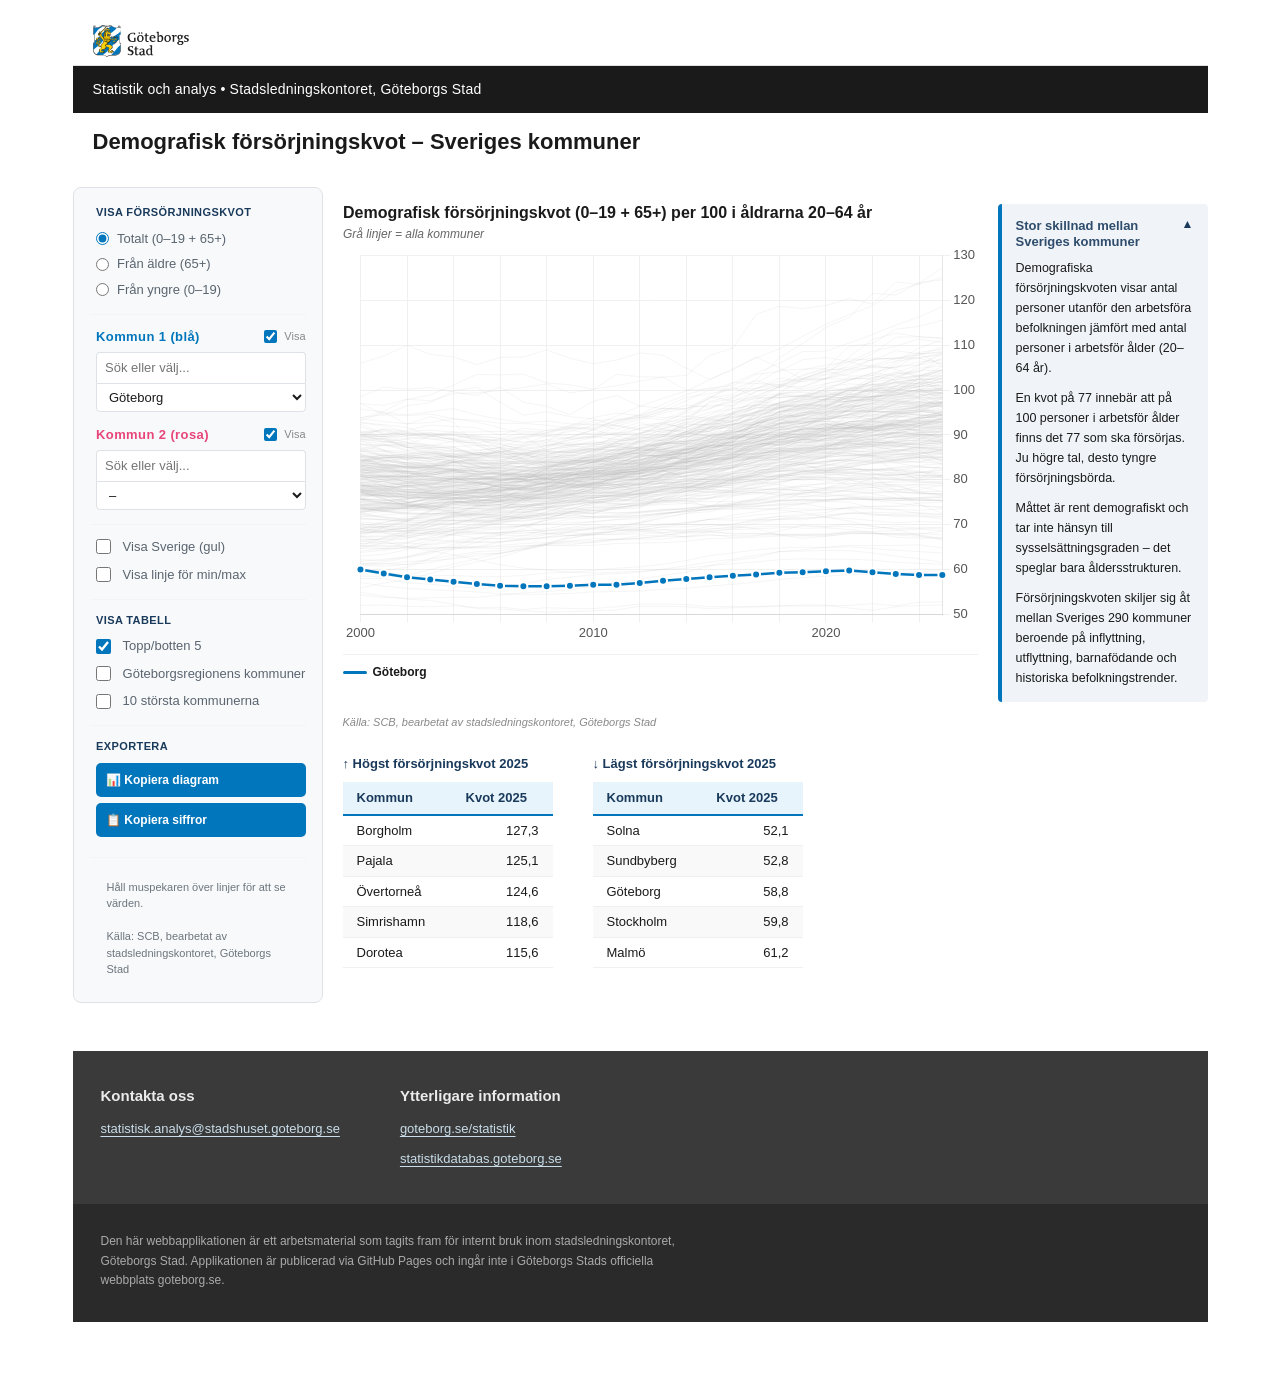
==== docs/index.html @ 2956b983 "Förbättrad mobilvy" ====
<!DOCTYPE html>
<html xmlns="http://www.w3.org/1999/xhtml" lang="en" xml:lang="en"><head>

<meta charset="utf-8">
<meta name="generator" content="quarto-1.9.36">

<meta name="viewport" content="width=device-width, initial-scale=1.0, user-scalable=yes">


<title>Demografisk försörjningskvot – Sveriges kommuner – Demografisk försörjningskvot – Göteborgs Stad</title>
<style>

code{white-space: pre-wrap;}
span.smallcaps{font-variant: small-caps;}
div.columns{display: flex; gap: min(4vw, 1.5em);}
div.column{flex: auto; overflow-x: auto;}
div.hanging-indent{margin-left: 1.5em; text-indent: -1.5em;}
ul.task-list{list-style: none;}
ul.task-list li input[type="checkbox"] {
width: 0.8em;
margin: 0 0.8em 0.2em -1em;  vertical-align: middle;
}
</style>


<script>const headroomChanged = new CustomEvent("quarto-hrChanged", {
  detail: {},
  bubbles: true,
  cancelable: false,
  composed: false,
});

const announceDismiss = () => {
  const annEl = window.document.getElementById("quarto-announcement");
  if (annEl) {
    annEl.remove();

    const annId = annEl.getAttribute("data-announcement-id");
    window.localStorage.setItem(`quarto-announce-${annId}`, "true");
  }
};

const announceRegister = () => {
  const annEl = window.document.getElementById("quarto-announcement");
  if (annEl) {
    const annId = annEl.getAttribute("data-announcement-id");
    const isDismissed =
      window.localStorage.getItem(`quarto-announce-${annId}`) || false;
    if (isDismissed) {
      announceDismiss();
      return;
    } else {
      annEl.classList.remove("hidden");
    }

    const actionEl = annEl.querySelector(".quarto-announcement-action");
    if (actionEl) {
      actionEl.addEventListener("click", function (e) {
        e.preventDefault();
        // Hide the bar immediately
        announceDismiss();
      });
    }
  }
};

window.document.addEventListener("DOMContentLoaded", function () {
  let init = false;

  announceRegister();

  // Manage the back to top button, if one is present.
  let lastScrollTop = window.pageYOffset || document.documentElement.scrollTop;
  const scrollDownBuffer = 5;
  const scrollUpBuffer = 35;
  const btn = document.getElementById("quarto-back-to-top");
  const hideBackToTop = () => {
    btn.style.display = "none";
  };
  const showBackToTop = () => {
    btn.style.display = "inline-block";
  };
  if (btn) {
    window.document.addEventListener(
      "scroll",
      function () {
        const currentScrollTop =
          window.pageYOffset || document.documentElement.scrollTop;

        // Shows and hides the button 'intelligently' as the user scrolls
        if (currentScrollTop - scrollDownBuffer > lastScrollTop) {
          hideBackToTop();
          lastScrollTop = currentScrollTop <= 0 ? 0 : currentScrollTop;
        } else if (currentScrollTop < lastScrollTop - scrollUpBuffer) {
          showBackToTop();
          lastScrollTop = currentScrollTop <= 0 ? 0 : currentScrollTop;
        }

        // Show the button at the bottom, hides it at the top
        if (currentScrollTop <= 0) {
          hideBackToTop();
        } else if (
          window.innerHeight + currentScrollTop >=
          document.body.offsetHeight
        ) {
          showBackToTop();
        }
      },
      false
    );
  }

  function throttle(func, wait) {
    var timeout;
    return function () {
      const context = this;
      const args = arguments;
      const later = function () {
        clearTimeout(timeout);
        timeout = null;
        func.apply(context, args);
      };

      if (!timeout) {
        timeout = setTimeout(later, wait);
      }
    };
  }

  function headerOffset() {
    // Set an offset if there is are fixed top navbar
    const headerEl = window.document.querySelector("header.fixed-top");
    if (headerEl) {
      return headerEl.clientHeight;
    } else {
      return 0;
    }
  }

  function footerOffset() {
    const footerEl = window.document.querySelector("footer.footer");
    if (footerEl) {
      return footerEl.clientHeight;
    } else {
      return 0;
    }
  }

  function dashboardOffset() {
    const dashboardNavEl = window.document.getElementById(
      "quarto-dashboard-header"
    );
    if (dashboardNavEl !== null) {
      return dashboardNavEl.clientHeight;
    } else {
      return 0;
    }
  }

  function updateDocumentOffsetWithoutAnimation() {
    updateDocumentOffset(false);
  }

  function updateDocumentOffset(animated) {
    // set body offset
    const topOffset = headerOffset();
    const bodyOffset = topOffset + footerOffset() + dashboardOffset();
    const bodyEl = window.document.body;
    bodyEl.setAttribute("data-bs-offset", topOffset);
    bodyEl.style.paddingTop = topOffset + "px";

    // deal with sidebar offsets
    const sidebars = window.document.querySelectorAll(
      ".sidebar, .headroom-target"
    );
    sidebars.forEach((sidebar) => {
      if (!animated) {
        sidebar.classList.add("notransition");
        // Remove the no transition class after the animation has time to complete
        setTimeout(function () {
          sidebar.classList.remove("notransition");
        }, 201);
      }

      if (window.Headroom && sidebar.classList.contains("sidebar-unpinned")) {
        sidebar.style.top = "0";
        sidebar.style.maxHeight = "100vh";
      } else {
        sidebar.style.top = topOffset + "px";
        sidebar.style.maxHeight = "calc(100vh - " + topOffset + "px)";
      }
    });

    // allow space for footer
    const mainContainer = window.document.querySelector(".quarto-container");
    if (mainContainer) {
      mainContainer.style.minHeight = "calc(100vh - " + bodyOffset + "px)";
    }

    // link offset
    let linkStyle = window.document.querySelector("#quarto-target-style");
    if (!linkStyle) {
      linkStyle = window.document.createElement("style");
      linkStyle.setAttribute("id", "quarto-target-style");
      window.document.head.appendChild(linkStyle);
    }
    while (linkStyle.firstChild) {
      linkStyle.removeChild(linkStyle.firstChild);
    }
    if (topOffset > 0) {
      linkStyle.appendChild(
        window.document.createTextNode(`
      section:target::before {
        content: "";
        display: block;
        height: ${topOffset}px;
        margin: -${topOffset}px 0 0;
      }`)
      );
    }
    if (init) {
      window.dispatchEvent(headroomChanged);
    }
    init = true;
  }

  // initialize headroom
  var header = window.document.querySelector("#quarto-header");
  if (header && window.Headroom) {
    const headroom = new window.Headroom(header, {
      tolerance: 5,
      onPin: function () {
        const sidebars = window.document.querySelectorAll(
          ".sidebar, .headroom-target"
        );
        sidebars.forEach((sidebar) => {
          sidebar.classList.remove("sidebar-unpinned");
        });
        updateDocumentOffset();
      },
      onUnpin: function () {
        const sidebars = window.document.querySelectorAll(
          ".sidebar, .headroom-target"
        );
        sidebars.forEach((sidebar) => {
          sidebar.classList.add("sidebar-unpinned");
        });
        updateDocumentOffset();
      },
    });
    headroom.init();

    let frozen = false;
    window.quartoToggleHeadroom = function () {
      if (frozen) {
        headroom.unfreeze();
        frozen = false;
      } else {
        headroom.freeze();
        frozen = true;
      }
    };
  }

  window.addEventListener(
    "hashchange",
    function (e) {
      if (
        getComputedStyle(document.documentElement).scrollBehavior !== "smooth"
      ) {
        window.scrollTo(0, window.pageYOffset - headerOffset());
      }
    },
    false
  );

  // Observe size changed for the header
  const headerEl = window.document.querySelector("header.fixed-top");
  if (headerEl && window.ResizeObserver) {
    const observer = new window.ResizeObserver(() => {
      setTimeout(updateDocumentOffsetWithoutAnimation, 0);
    });
    observer.observe(headerEl, {
      attributes: true,
      childList: true,
      characterData: true,
    });
  } else {
    window.addEventListener(
      "resize",
      throttle(updateDocumentOffsetWithoutAnimation, 50)
    );
  }
  setTimeout(updateDocumentOffsetWithoutAnimation, 250);

  // fixup index.html links if we aren't on the filesystem
  if (window.location.protocol !== "file:") {
    const links = window.document.querySelectorAll("a");
    for (let i = 0; i < links.length; i++) {
      if (links[i].href) {
        links[i].dataset.originalHref = links[i].href;
        links[i].href = links[i].href.replace(/\/index\.html/, "/");
      }
    }

    // Fixup any sharing links that require urls
    // Append url to any sharing urls
    const sharingLinks = window.document.querySelectorAll(
      "a.sidebar-tools-main-item, a.quarto-navigation-tool, a.quarto-navbar-tools, a.quarto-navbar-tools-item"
    );
    for (let i = 0; i < sharingLinks.length; i++) {
      const sharingLink = sharingLinks[i];
      const href = sharingLink.getAttribute("href");
      if (href) {
        sharingLink.setAttribute(
          "href",
          href.replace("|url|", window.location.href)
        );
      }
    }

    // Scroll the active navigation item into view, if necessary
    const navSidebar = window.document.querySelector("nav#quarto-sidebar");
    if (navSidebar) {
      // Find the active item
      const activeItem = navSidebar.querySelector("li.sidebar-item a.active");
      if (activeItem) {
        // Wait for the scroll height and height to resolve by observing size changes on the
        // nav element that is scrollable
        const resizeObserver = new ResizeObserver((_entries) => {
          // The bottom of the element
          const elBottom = activeItem.offsetTop;
          const viewBottom = navSidebar.scrollTop + navSidebar.clientHeight;

          // The element height and scroll height are the same, then we are still loading
          if (viewBottom !== navSidebar.scrollHeight) {
            // Determine if the item isn't visible and scroll to it
            if (elBottom >= viewBottom) {
              navSidebar.scrollTop = elBottom;
            }

            // stop observing now since we've completed the scroll
            resizeObserver.unobserve(navSidebar);
          }
        });
        resizeObserver.observe(navSidebar);
      }
    }
  }
});
</script>
<script>/*!
 * clipboard.js v2.0.11
 * https://clipboardjs.com/
 *
 * Licensed MIT © Zeno Rocha
 */
!function(t,e){"object"==typeof exports&&"object"==typeof module?module.exports=e():"function"==typeof define&&define.amd?define([],e):"object"==typeof exports?exports.ClipboardJS=e():t.ClipboardJS=e()}(this,function(){return n={686:function(t,e,n){"use strict";n.d(e,{default:function(){return b}});var e=n(279),i=n.n(e),e=n(370),u=n.n(e),e=n(817),r=n.n(e);function c(t){try{return document.execCommand(t)}catch(t){return}}var a=function(t){t=r()(t);return c("cut"),t};function o(t,e){var n,o,t=(n=t,o="rtl"===document.documentElement.getAttribute("dir"),(t=document.createElement("textarea")).style.fontSize="12pt",t.style.border="0",t.style.padding="0",t.style.margin="0",t.style.position="absolute",t.style[o?"right":"left"]="-9999px",o=window.pageYOffset||document.documentElement.scrollTop,t.style.top="".concat(o,"px"),t.setAttribute("readonly",""),t.value=n,t);return e.container.appendChild(t),e=r()(t),c("copy"),t.remove(),e}var f=function(t){var e=1<arguments.length&&void 0!==arguments[1]?arguments[1]:{container:document.body},n="";return"string"==typeof t?n=o(t,e):t instanceof HTMLInputElement&&!["text","search","url","tel","password"].includes(null==t?void 0:t.type)?n=o(t.value,e):(n=r()(t),c("copy")),n};function l(t){return(l="function"==typeof Symbol&&"symbol"==typeof Symbol.iterator?function(t){return typeof t}:function(t){return t&&"function"==typeof Symbol&&t.constructor===Symbol&&t!==Symbol.prototype?"symbol":typeof t})(t)}var s=function(){var t=0<arguments.length&&void 0!==arguments[0]?arguments[0]:{},e=t.action,n=void 0===e?"copy":e,o=t.container,e=t.target,t=t.text;if("copy"!==n&&"cut"!==n)throw new Error('Invalid "action" value, use either "copy" or "cut"');if(void 0!==e){if(!e||"object"!==l(e)||1!==e.nodeType)throw new Error('Invalid "target" value, use a valid Element');if("copy"===n&&e.hasAttribute("disabled"))throw new Error('Invalid "target" attribute. Please use "readonly" instead of "disabled" attribute');if("cut"===n&&(e.hasAttribute("readonly")||e.hasAttribute("disabled")))throw new Error('Invalid "target" attribute. You can\'t cut text from elements with "readonly" or "disabled" attributes')}return t?f(t,{container:o}):e?"cut"===n?a(e):f(e,{container:o}):void 0};function p(t){return(p="function"==typeof Symbol&&"symbol"==typeof Symbol.iterator?function(t){return typeof t}:function(t){return t&&"function"==typeof Symbol&&t.constructor===Symbol&&t!==Symbol.prototype?"symbol":typeof t})(t)}function d(t,e){for(var n=0;n<e.length;n++){var o=e[n];o.enumerable=o.enumerable||!1,o.configurable=!0,"value"in o&&(o.writable=!0),Object.defineProperty(t,o.key,o)}}function y(t,e){return(y=Object.setPrototypeOf||function(t,e){return t.__proto__=e,t})(t,e)}function h(n){var o=function(){if("undefined"==typeof Reflect||!Reflect.construct)return!1;if(Reflect.construct.sham)return!1;if("function"==typeof Proxy)return!0;try{return Date.prototype.toString.call(Reflect.construct(Date,[],function(){})),!0}catch(t){return!1}}();return function(){var t,e=v(n);return t=o?(t=v(this).constructor,Reflect.construct(e,arguments,t)):e.apply(this,arguments),e=this,!(t=t)||"object"!==p(t)&&"function"!=typeof t?function(t){if(void 0!==t)return t;throw new ReferenceError("this hasn't been initialised - super() hasn't been called")}(e):t}}function v(t){return(v=Object.setPrototypeOf?Object.getPrototypeOf:function(t){return t.__proto__||Object.getPrototypeOf(t)})(t)}function m(t,e){t="data-clipboard-".concat(t);if(e.hasAttribute(t))return e.getAttribute(t)}var b=function(){!function(t,e){if("function"!=typeof e&&null!==e)throw new TypeError("Super expression must either be null or a function");t.prototype=Object.create(e&&e.prototype,{constructor:{value:t,writable:!0,configurable:!0}}),e&&y(t,e)}(r,i());var t,e,n,o=h(r);function r(t,e){var n;return function(t){if(!(t instanceof r))throw new TypeError("Cannot call a class as a function")}(this),(n=o.call(this)).resolveOptions(e),n.listenClick(t),n}return t=r,n=[{key:"copy",value:function(t){var e=1<arguments.length&&void 0!==arguments[1]?arguments[1]:{container:document.body};return f(t,e)}},{key:"cut",value:function(t){return a(t)}},{key:"isSupported",value:function(){var t=0<arguments.length&&void 0!==arguments[0]?arguments[0]:["copy","cut"],t="string"==typeof t?[t]:t,e=!!document.queryCommandSupported;return t.forEach(function(t){e=e&&!!document.queryCommandSupported(t)}),e}}],(e=[{key:"resolveOptions",value:function(){var t=0<arguments.length&&void 0!==arguments[0]?arguments[0]:{};this.action="function"==typeof t.action?t.action:this.defaultAction,this.target="function"==typeof t.target?t.target:this.defaultTarget,this.text="function"==typeof t.text?t.text:this.defaultText,this.container="object"===p(t.container)?t.container:document.body}},{key:"listenClick",value:function(t){var e=this;this.listener=u()(t,"click",function(t){return e.onClick(t)})}},{key:"onClick",value:function(t){var e=t.delegateTarget||t.currentTarget,n=this.action(e)||"copy",t=s({action:n,container:this.container,target:this.target(e),text:this.text(e)});this.emit(t?"success":"error",{action:n,text:t,trigger:e,clearSelection:function(){e&&e.focus(),window.getSelection().removeAllRanges()}})}},{key:"defaultAction",value:function(t){return m("action",t)}},{key:"defaultTarget",value:function(t){t=m("target",t);if(t)return document.querySelector(t)}},{key:"defaultText",value:function(t){return m("text",t)}},{key:"destroy",value:function(){this.listener.destroy()}}])&&d(t.prototype,e),n&&d(t,n),r}()},828:function(t){var e;"undefined"==typeof Element||Element.prototype.matches||((e=Element.prototype).matches=e.matchesSelector||e.mozMatchesSelector||e.msMatchesSelector||e.oMatchesSelector||e.webkitMatchesSelector),t.exports=function(t,e){for(;t&&9!==t.nodeType;){if("function"==typeof t.matches&&t.matches(e))return t;t=t.parentNode}}},438:function(t,e,n){var u=n(828);function i(t,e,n,o,r){var i=function(e,n,t,o){return function(t){t.delegateTarget=u(t.target,n),t.delegateTarget&&o.call(e,t)}}.apply(this,arguments);return t.addEventListener(n,i,r),{destroy:function(){t.removeEventListener(n,i,r)}}}t.exports=function(t,e,n,o,r){return"function"==typeof t.addEventListener?i.apply(null,arguments):"function"==typeof n?i.bind(null,document).apply(null,arguments):("string"==typeof t&&(t=document.querySelectorAll(t)),Array.prototype.map.call(t,function(t){return i(t,e,n,o,r)}))}},879:function(t,n){n.node=function(t){return void 0!==t&&t instanceof HTMLElement&&1===t.nodeType},n.nodeList=function(t){var e=Object.prototype.toString.call(t);return void 0!==t&&("[object NodeList]"===e||"[object HTMLCollection]"===e)&&"length"in t&&(0===t.length||n.node(t[0]))},n.string=function(t){return"string"==typeof t||t instanceof String},n.fn=function(t){return"[object Function]"===Object.prototype.toString.call(t)}},370:function(t,e,n){var f=n(879),l=n(438);t.exports=function(t,e,n){if(!t&&!e&&!n)throw new Error("Missing required arguments");if(!f.string(e))throw new TypeError("Second argument must be a String");if(!f.fn(n))throw new TypeError("Third argument must be a Function");if(f.node(t))return c=e,a=n,(u=t).addEventListener(c,a),{destroy:function(){u.removeEventListener(c,a)}};if(f.nodeList(t))return o=t,r=e,i=n,Array.prototype.forEach.call(o,function(t){t.addEventListener(r,i)}),{destroy:function(){Array.prototype.forEach.call(o,function(t){t.removeEventListener(r,i)})}};if(f.string(t))return t=t,e=e,n=n,l(document.body,t,e,n);throw new TypeError("First argument must be a String, HTMLElement, HTMLCollection, or NodeList");var o,r,i,u,c,a}},817:function(t){t.exports=function(t){var e,n="SELECT"===t.nodeName?(t.focus(),t.value):"INPUT"===t.nodeName||"TEXTAREA"===t.nodeName?((e=t.hasAttribute("readonly"))||t.setAttribute("readonly",""),t.select(),t.setSelectionRange(0,t.value.length),e||t.removeAttribute("readonly"),t.value):(t.hasAttribute("contenteditable")&&t.focus(),n=window.getSelection(),(e=document.createRange()).selectNodeContents(t),n.removeAllRanges(),n.addRange(e),n.toString());return n}},279:function(t){function e(){}e.prototype={on:function(t,e,n){var o=this.e||(this.e={});return(o[t]||(o[t]=[])).push({fn:e,ctx:n}),this},once:function(t,e,n){var o=this;function r(){o.off(t,r),e.apply(n,arguments)}return r._=e,this.on(t,r,n)},emit:function(t){for(var e=[].slice.call(arguments,1),n=((this.e||(this.e={}))[t]||[]).slice(),o=0,r=n.length;o<r;o++)n[o].fn.apply(n[o].ctx,e);return this},off:function(t,e){var n=this.e||(this.e={}),o=n[t],r=[];if(o&&e)for(var i=0,u=o.length;i<u;i++)o[i].fn!==e&&o[i].fn._!==e&&r.push(o[i]);return r.length?n[t]=r:delete n[t],this}},t.exports=e,t.exports.TinyEmitter=e}},r={},o.n=function(t){var e=t&&t.__esModule?function(){return t.default}:function(){return t};return o.d(e,{a:e}),e},o.d=function(t,e){for(var n in e)o.o(e,n)&&!o.o(t,n)&&Object.defineProperty(t,n,{enumerable:!0,get:e[n]})},o.o=function(t,e){return Object.prototype.hasOwnProperty.call(t,e)},o(686).default;function o(t){if(r[t])return r[t].exports;var e=r[t]={exports:{}};return n[t](e,e.exports,o),e.exports}var n,r});</script>
<script>/*! @algolia/autocomplete-js 1.19.1 | MIT License | © Algolia, Inc. and contributors | https://github.com/algolia/autocomplete */
!function(e,t){"object"==typeof exports&&"undefined"!=typeof module?t(exports):"function"==typeof define&&define.amd?define(["exports"],t):t((e="undefined"!=typeof globalThis?globalThis:e||self)["@algolia/autocomplete-js"]={})}(this,(function(e){"use strict";function t(e,t){var n=Object.keys(e);if(Object.getOwnPropertySymbols){var r=Object.getOwnPropertySymbols(e);t&&(r=r.filter((function(t){return Object.getOwnPropertyDescriptor(e,t).enumerable}))),n.push.apply(n,r)}return n}function n(e){for(var n=1;n<arguments.length;n++){var r=null!=arguments[n]?arguments[n]:{};n%2?t(Object(r),!0).forEach((function(t){o(e,t,r[t])})):Object.getOwnPropertyDescriptors?Object.defineProperties(e,Object.getOwnPropertyDescriptors(r)):t(Object(r)).forEach((function(t){Object.defineProperty(e,t,Object.getOwnPropertyDescriptor(r,t))}))}return e}function r(e){return r="function"==typeof Symbol&&"symbol"==typeof Symbol.iterator?function(e){return typeof e}:function(e){return e&&"function"==typeof Symbol&&e.constructor===Symbol&&e!==Symbol.prototype?"symbol":typeof e},r(e)}function o(e,t,n){return(t=function(e){var t=function(e,t){if("object"!=typeof e||null===e)return e;var n=e[Symbol.toPrimitive];if(void 0!==n){var r=n.call(e,t||"default");if("object"!=typeof r)return r;throw new TypeError("@@toPrimitive must return a primitive value.")}return("string"===t?String:Number)(e)}(e,"string");return"symbol"==typeof t?t:String(t)}(t))in e?Object.defineProperty(e,t,{value:n,enumerable:!0,configurable:!0,writable:!0}):e[t]=n,e}function i(){return i=Object.assign?Object.assign.bind():function(e){for(var t=1;t<arguments.length;t++){var n=arguments[t];for(var r in n)Object.prototype.hasOwnProperty.call(n,r)&&(e[r]=n[r])}return e},i.apply(this,arguments)}function u(e,t){if(null==e)return{};var n,r,o=function(e,t){if(null==e)return{};var n,r,o={},i=Object.keys(e);for(r=0;r<i.length;r++)n=i[r],t.indexOf(n)>=0||(o[n]=e[n]);return o}(e,t);if(Object.getOwnPropertySymbols){var i=Object.getOwnPropertySymbols(e);for(r=0;r<i.length;r++)n=i[r],t.indexOf(n)>=0||Object.prototype.propertyIsEnumerable.call(e,n)&&(o[n]=e[n])}return o}function a(e,t){return function(e){if(Array.isArray(e))return e}(e)||function(e,t){var n=null==e?null:"undefined"!=typeof Symbol&&e[Symbol.iterator]||e["@@iterator"];if(null!=n){var r,o,i,u,a=[],l=!0,c=!1;try{if(i=(n=n.call(e)).next,0===t){if(Object(n)!==n)return;l=!1}else for(;!(l=(r=i.call(n)).done)&&(a.push(r.value),a.length!==t);l=!0);}catch(e){c=!0,o=e}finally{try{if(!l&&null!=n.return&&(u=n.return(),Object(u)!==u))return}finally{if(c)throw o}}return a}}(e,t)||c(e,t)||function(){throw new TypeError("Invalid attempt to destructure non-iterable instance.\nIn order to be iterable, non-array objects must have a [Symbol.iterator]() method.")}()}function l(e){return function(e){if(Array.isArray(e))return s(e)}(e)||function(e){if("undefined"!=typeof Symbol&&null!=e[Symbol.iterator]||null!=e["@@iterator"])return Array.from(e)}(e)||c(e)||function(){throw new TypeError("Invalid attempt to spread non-iterable instance.\nIn order to be iterable, non-array objects must have a [Symbol.iterator]() method.")}()}function c(e,t){if(e){if("string"==typeof e)return s(e,t);var n=Object.prototype.toString.call(e).slice(8,-1);return"Object"===n&&e.constructor&&(n=e.constructor.name),"Map"===n||"Set"===n?Array.from(e):"Arguments"===n||/^(?:Ui|I)nt(?:8|16|32)(?:Clamped)?Array$/.test(n)?s(e,t):void 0}}function s(e,t){(null==t||t>e.length)&&(t=e.length);for(var n=0,r=new Array(t);n<t;n++)r[n]=e[n];return r}function f(e){return{current:e}}function p(e,t){var n=void 0;return function(){for(var r=arguments.length,o=new Array(r),i=0;i<r;i++)o[i]=arguments[i];n&&clearTimeout(n),n=setTimeout((function(){return e.apply(void 0,o)}),t)}}function m(e){return e.reduce((function(e,t){return e.concat(t)}),[])}var v=0;function d(){return"autocomplete-".concat(v++)}function y(e,t){return t.reduce((function(e,t){return e&&e[t]}),e)}function b(e){return 0===e.collections.length?0:e.collections.reduce((function(e,t){return e+t.items.length}),0)}function g(e){return e!==Object(e)}function h(e,t){if(e===t)return!0;if(g(e)||g(t)||"function"==typeof e||"function"==typeof t)return e===t;if(Object.keys(e).length!==Object.keys(t).length)return!1;for(var n=0,r=Object.keys(e);n<r.length;n++){var o=r[n];if(!(o in t))return!1;if(!h(e[o],t[o]))return!1}return!0}var _=function(){};var O="1.19.1",S=[{segment:"autocomplete-core",version:O}];function j(e){var t=e.item,n=e.items,r=void 0===n?[]:n;return{index:t.__autocomplete_indexName,items:[t],positions:[1+r.findIndex((function(e){return e.objectID===t.objectID}))],queryID:t.__autocomplete_queryID,algoliaSource:["autocomplete"]}}function P(e,t){return function(e){if(Array.isArray(e))return e}(e)||function(e,t){var n=null==e?null:"undefined"!=typeof Symbol&&e[Symbol.iterator]||e["@@iterator"];if(null!=n){var r,o,i,u,a=[],l=!0,c=!1;try{if(i=(n=n.call(e)).next,0===t){if(Object(n)!==n)return;l=!1}else for(;!(l=(r=i.call(n)).done)&&(a.push(r.value),a.length!==t);l=!0);}catch(e){c=!0,o=e}finally{try{if(!l&&null!=n.return&&(u=n.return(),Object(u)!==u))return}finally{if(c)throw o}}return a}}(e,t)||function(e,t){if(!e)return;if("string"==typeof e)return w(e,t);var n=Object.prototype.toString.call(e).slice(8,-1);"Object"===n&&e.constructor&&(n=e.constructor.name);if("Map"===n||"Set"===n)return Array.from(e);if("Arguments"===n||/^(?:Ui|I)nt(?:8|16|32)(?:Clamped)?Array$/.test(n))return w(e,t)}(e,t)||function(){throw new TypeError("Invalid attempt to destructure non-iterable instance.\nIn order to be iterable, non-array objects must have a [Symbol.iterator]() method.")}()}function w(e,t){(null==t||t>e.length)&&(t=e.length);for(var n=0,r=new Array(t);n<t;n++)r[n]=e[n];return r}var I=["items"],A=["items"];function E(e){return E="function"==typeof Symbol&&"symbol"==typeof Symbol.iterator?function(e){return typeof e}:function(e){return e&&"function"==typeof Symbol&&e.constructor===Symbol&&e!==Symbol.prototype?"symbol":typeof e},E(e)}function D(e){return function(e){if(Array.isArray(e))return C(e)}(e)||function(e){if("undefined"!=typeof Symbol&&null!=e[Symbol.iterator]||null!=e["@@iterator"])return Array.from(e)}(e)||function(e,t){if(!e)return;if("string"==typeof e)return C(e,t);var n=Object.prototype.toString.call(e).slice(8,-1);"Object"===n&&e.constructor&&(n=e.constructor.name);if("Map"===n||"Set"===n)return Array.from(e);if("Arguments"===n||/^(?:Ui|I)nt(?:8|16|32)(?:Clamped)?Array$/.test(n))return C(e,t)}(e)||function(){throw new TypeError("Invalid attempt to spread non-iterable instance.\nIn order to be iterable, non-array objects must have a [Symbol.iterator]() method.")}()}function C(e,t){(null==t||t>e.length)&&(t=e.length);for(var n=0,r=new Array(t);n<t;n++)r[n]=e[n];return r}function k(e,t){if(null==e)return{};var n,r,o=function(e,t){if(null==e)return{};var n,r,o={},i=Object.keys(e);for(r=0;r<i.length;r++)n=i[r],t.indexOf(n)>=0||(o[n]=e[n]);return o}(e,t);if(Object.getOwnPropertySymbols){var i=Object.getOwnPropertySymbols(e);for(r=0;r<i.length;r++)n=i[r],t.indexOf(n)>=0||Object.prototype.propertyIsEnumerable.call(e,n)&&(o[n]=e[n])}return o}function x(e,t){var n=Object.keys(e);if(Object.getOwnPropertySymbols){var r=Object.getOwnPropertySymbols(e);t&&(r=r.filter((function(t){return Object.getOwnPropertyDescriptor(e,t).enumerable}))),n.push.apply(n,r)}return n}function N(e){for(var t=1;t<arguments.length;t++){var n=null!=arguments[t]?arguments[t]:{};t%2?x(Object(n),!0).forEach((function(t){T(e,t,n[t])})):Object.getOwnPropertyDescriptors?Object.defineProperties(e,Object.getOwnPropertyDescriptors(n)):x(Object(n)).forEach((function(t){Object.defineProperty(e,t,Object.getOwnPropertyDescriptor(n,t))}))}return e}function T(e,t,n){return(t=function(e){var t=function(e,t){if("object"!==E(e)||null===e)return e;var n=e[Symbol.toPrimitive];if(void 0!==n){var r=n.call(e,t||"default");if("object"!==E(r))return r;throw new TypeError("@@toPrimitive must return a primitive value.")}return("string"===t?String:Number)(e)}(e,"string");return"symbol"===E(t)?t:String(t)}(t))in e?Object.defineProperty(e,t,{value:n,enumerable:!0,configurable:!0,writable:!0}):e[t]=n,e}function q(e){for(var t=arguments.length>1&&void 0!==arguments[1]?arguments[1]:20,n=[],r=0;r<e.objectIDs.length;r+=t)n.push(N(N({},e),{},{objectIDs:e.objectIDs.slice(r,r+t)}));return n}function B(e){return e.map((function(e){var t=e.items,n=k(e,I);return N(N({},n),{},{objectIDs:(null==t?void 0:t.map((function(e){return e.objectID})))||n.objectIDs})}))}function R(e){var t,n,r,o=(t=P((e.version||"").split(".").map(Number),2),n=t[0],r=t[1],n>=3||2===n&&r>=4||1===n&&r>=10);function i(t,n,r){if(o&&void 0!==r){var i=r[0].__autocomplete_algoliaCredentials,u={"X-Algolia-Application-Id":i.appId,"X-Algolia-API-Key":i.apiKey};e.apply(void 0,[t].concat(D(n),[{headers:u}]))}else e.apply(void 0,[t].concat(D(n)))}return{init:function(t,n){e("init",{appId:t,apiKey:n})},setAuthenticatedUserToken:function(t){e("setAuthenticatedUserToken",t)},setUserToken:function(t){e("setUserToken",t)},clickedObjectIDsAfterSearch:function(){for(var e=arguments.length,t=new Array(e),n=0;n<e;n++)t[n]=arguments[n];t.length>0&&i("clickedObjectIDsAfterSearch",B(t),t[0].items)},clickedObjectIDs:function(){for(var e=arguments.length,t=new Array(e),n=0;n<e;n++)t[n]=arguments[n];t.length>0&&i("clickedObjectIDs",B(t),t[0].items)},clickedFilters:function(){for(var t=arguments.length,n=new Array(t),r=0;r<t;r++)n[r]=arguments[r];n.length>0&&e.apply(void 0,["clickedFilters"].concat(n))},convertedObjectIDsAfterSearch:function(){for(var e=arguments.length,t=new Array(e),n=0;n<e;n++)t[n]=arguments[n];t.length>0&&i("convertedObjectIDsAfterSearch",B(t),t[0].items)},convertedObjectIDs:function(){for(var e=arguments.length,t=new Array(e),n=0;n<e;n++)t[n]=arguments[n];t.length>0&&i("convertedObjectIDs",B(t),t[0].items)},convertedFilters:function(){for(var t=arguments.length,n=new Array(t),r=0;r<t;r++)n[r]=arguments[r];n.length>0&&e.apply(void 0,["convertedFilters"].concat(n))},viewedObjectIDs:function(){for(var e=arguments.length,t=new Array(e),n=0;n<e;n++)t[n]=arguments[n];t.length>0&&t.reduce((function(e,t){var n=t.items,r=k(t,A);return[].concat(D(e),D(q(N(N({},r),{},{objectIDs:(null==n?void 0:n.map((function(e){return e.objectID})))||r.objectIDs})).map((function(e){return{items:n,payload:e}}))))}),[]).forEach((function(e){var t=e.items;return i("viewedObjectIDs",[e.payload],t)}))},viewedFilters:function(){for(var t=arguments.length,n=new Array(t),r=0;r<t;r++)n[r]=arguments[r];n.length>0&&e.apply(void 0,["viewedFilters"].concat(n))}}}function L(e){var t=e.items.reduce((function(e,t){var n;return e[t.__autocomplete_indexName]=(null!==(n=e[t.__autocomplete_indexName])&&void 0!==n?n:[]).concat(t),e}),{});return Object.keys(t).map((function(e){return{index:e,items:t[e],algoliaSource:["autocomplete"]}}))}function F(e){return e.objectID&&e.__autocomplete_indexName&&e.__autocomplete_queryID}function U(e){return U="function"==typeof Symbol&&"symbol"==typeof Symbol.iterator?function(e){return typeof e}:function(e){return e&&"function"==typeof Symbol&&e.constructor===Symbol&&e!==Symbol.prototype?"symbol":typeof e},U(e)}function M(e){return function(e){if(Array.isArray(e))return H(e)}(e)||function(e){if("undefined"!=typeof Symbol&&null!=e[Symbol.iterator]||null!=e["@@iterator"])return Array.from(e)}(e)||function(e,t){if(!e)return;if("string"==typeof e)return H(e,t);var n=Object.prototype.toString.call(e).slice(8,-1);"Object"===n&&e.constructor&&(n=e.constructor.name);if("Map"===n||"Set"===n)return Array.from(e);if("Arguments"===n||/^(?:Ui|I)nt(?:8|16|32)(?:Clamped)?Array$/.test(n))return H(e,t)}(e)||function(){throw new TypeError("Invalid attempt to spread non-iterable instance.\nIn order to be iterable, non-array objects must have a [Symbol.iterator]() method.")}()}function H(e,t){(null==t||t>e.length)&&(t=e.length);for(var n=0,r=new Array(t);n<t;n++)r[n]=e[n];return r}function V(e,t){var n=Object.keys(e);if(Object.getOwnPropertySymbols){var r=Object.getOwnPropertySymbols(e);t&&(r=r.filter((function(t){return Object.getOwnPropertyDescriptor(e,t).enumerable}))),n.push.apply(n,r)}return n}function W(e){for(var t=1;t<arguments.length;t++){var n=null!=arguments[t]?arguments[t]:{};t%2?V(Object(n),!0).forEach((function(t){Q(e,t,n[t])})):Object.getOwnPropertyDescriptors?Object.defineProperties(e,Object.getOwnPropertyDescriptors(n)):V(Object(n)).forEach((function(t){Object.defineProperty(e,t,Object.getOwnPropertyDescriptor(n,t))}))}return e}function Q(e,t,n){return(t=function(e){var t=function(e,t){if("object"!==U(e)||null===e)return e;var n=e[Symbol.toPrimitive];if(void 0!==n){var r=n.call(e,t||"default");if("object"!==U(r))return r;throw new TypeError("@@toPrimitive must return a primitive value.")}return("string"===t?String:Number)(e)}(e,"string");return"symbol"===U(t)?t:String(t)}(t))in e?Object.defineProperty(e,t,{value:n,enumerable:!0,configurable:!0,writable:!0}):e[t]=n,e}var K="2.15.0",$="https://cdn.jsdelivr.net/npm/search-insights@".concat(K,"/dist/search-insights.min.js"),z=p((function(e){var t=e.onItemsChange,n=e.items,r=e.insights,o=e.state;t({insights:r,insightsEvents:L({items:n}).map((function(e){return W({eventName:"Items Viewed"},e)})),state:o})}),400);function G(e){var t=function(e){return W({onItemsChange:function(e){var t=e.insights,n=e.insightsEvents,r=e.state;t.viewedObjectIDs.apply(t,M(n.map((function(e){return W(W({},e),{},{algoliaSource:J(e.algoliaSource,r.context)})}))))},onSelect:function(e){var t=e.insights,n=e.insightsEvents,r=e.state;t.clickedObjectIDsAfterSearch.apply(t,M(n.map((function(e){return W(W({},e),{},{algoliaSource:J(e.algoliaSource,r.context)})}))))},onActive:_,__autocomplete_clickAnalytics:!0},e)}(e),n=t.insightsClient,r=t.insightsInitParams,o=t.onItemsChange,i=t.onSelect,u=t.onActive,a=t.__autocomplete_clickAnalytics,l=n;if(n||function(e){if("undefined"!=typeof window)e({window:window})}((function(e){var t=e.window,n=t.AlgoliaAnalyticsObject||"aa";"string"==typeof n&&(l=t[n]),l||(t.AlgoliaAnalyticsObject=n,t[n]||(t[n]=function(){t[n].queue||(t[n].queue=[]);for(var e=arguments.length,r=new Array(e),o=0;o<e;o++)r[o]=arguments[o];t[n].queue.push(r)}),t[n].version=K,l=t[n],function(e){var t="[Autocomplete]: Could not load search-insights.js. Please load it manually following https://alg.li/insights-autocomplete";try{var n=e.document.createElement("script");n.async=!0,n.src=$,n.onerror=function(){console.error(t)},document.body.appendChild(n)}catch(e){console.error(t)}}(t))})),!l)return{};r&&l("init",W({partial:!0},r));var c=R(l),s=f([]),m=p((function(e){var t=e.state;if(t.isOpen){var n=t.collections.reduce((function(e,t){return[].concat(M(e),M(t.items))}),[]).filter(F);h(s.current.map((function(e){return e.objectID})),n.map((function(e){return e.objectID})))||(s.current=n,n.length>0&&z({onItemsChange:o,items:n,insights:c,state:t}))}}),0);return{name:"aa.algoliaInsightsPlugin",subscribe:function(e){var t=e.setContext,n=e.onSelect,r=e.onActive;function o(e){t({algoliaInsightsPlugin:{__algoliaSearchParameters:W(W({},a?{clickAnalytics:!0}:{}),e?{userToken:X(e)}:{}),insights:c}})}l("addAlgoliaAgent","insights-plugin"),o(),l("onUserTokenChange",(function(e){o(e)})),l("getUserToken",null,(function(e,t){o(t)})),n((function(e){var t=e.item,n=e.state,r=e.event,o=e.source;F(t)&&i({state:n,event:r,insights:c,item:t,insightsEvents:[W({eventName:"Item Selected"},j({item:t,items:o.getItems().filter(F)}))]})})),r((function(e){var t=e.item,n=e.source,r=e.state,o=e.event;F(t)&&u({state:r,event:o,insights:c,item:t,insightsEvents:[W({eventName:"Item Active"},j({item:t,items:n.getItems().filter(F)}))]})}))},onStateChange:function(e){var t=e.state;m({state:t})},__autocomplete_pluginOptions:e}}function J(){var e,t=arguments.length>0&&void 0!==arguments[0]?arguments[0]:[],n=arguments.length>1?arguments[1]:void 0;return[].concat(M(t),["autocomplete-internal"],M(null!==(e=n.algoliaInsightsPlugin)&&void 0!==e&&e.__automaticInsights?["autocomplete-automatic"]:[]))}function X(e){return"number"==typeof e?e.toString():e}function Y(e,t){var n=t;return{then:function(t,r){return Y(e.then(ee(t,n,e),ee(r,n,e)),n)},catch:function(t){return Y(e.catch(ee(t,n,e)),n)},finally:function(t){return t&&n.onCancelList.push(t),Y(e.finally(ee(t&&function(){return n.onCancelList=[],t()},n,e)),n)},cancel:function(){n.isCanceled=!0;var e=n.onCancelList;n.onCancelList=[],e.forEach((function(e){e()}))},isCanceled:function(){return!0===n.isCanceled}}}function Z(e){return Y(e,{isCanceled:!1,onCancelList:[]})}function ee(e,t,n){return e?function(n){return t.isCanceled?n:e(n)}:n}var te,ne=!0;function re(e,t,n,r){if(!n)return null;if(e<0&&(null===t||null!==r&&0===t))return n+e;var o=(null===t?-1:t)+e;return o<=-1||o>=n?null===r?null:0:o}function oe(e,t){var n=Object.keys(e);if(Object.getOwnPropertySymbols){var r=Object.getOwnPropertySymbols(e);t&&(r=r.filter((function(t){return Object.getOwnPropertyDescriptor(e,t).enumerable}))),n.push.apply(n,r)}return n}function ie(e){for(var t=1;t<arguments.length;t++){var n=null!=arguments[t]?arguments[t]:{};t%2?oe(Object(n),!0).forEach((function(t){ue(e,t,n[t])})):Object.getOwnPropertyDescriptors?Object.defineProperties(e,Object.getOwnPropertyDescriptors(n)):oe(Object(n)).forEach((function(t){Object.defineProperty(e,t,Object.getOwnPropertyDescriptor(n,t))}))}return e}function ue(e,t,n){return(t=function(e){var t=function(e,t){if("object"!==ae(e)||null===e)return e;var n=e[Symbol.toPrimitive];if(void 0!==n){var r=n.call(e,t||"default");if("object"!==ae(r))return r;throw new TypeError("@@toPrimitive must return a primitive value.")}return("string"===t?String:Number)(e)}(e,"string");return"symbol"===ae(t)?t:String(t)}(t))in e?Object.defineProperty(e,t,{value:n,enumerable:!0,configurable:!0,writable:!0}):e[t]=n,e}function ae(e){return ae="function"==typeof Symbol&&"symbol"==typeof Symbol.iterator?function(e){return typeof e}:function(e){return e&&"function"==typeof Symbol&&e.constructor===Symbol&&e!==Symbol.prototype?"symbol":typeof e},ae(e)}function le(e,t){var n="undefined"!=typeof Symbol&&e[Symbol.iterator]||e["@@iterator"];if(!n){if(Array.isArray(e)||(n=function(e,t){if(!e)return;if("string"==typeof e)return ce(e,t);var n=Object.prototype.toString.call(e).slice(8,-1);"Object"===n&&e.constructor&&(n=e.constructor.name);if("Map"===n||"Set"===n)return Array.from(e);if("Arguments"===n||/^(?:Ui|I)nt(?:8|16|32)(?:Clamped)?Array$/.test(n))return ce(e,t)}(e))||t&&e&&"number"==typeof e.length){n&&(e=n);var r=0,o=function(){};return{s:o,n:function(){return r>=e.length?{done:!0}:{done:!1,value:e[r++]}},e:function(e){throw e},f:o}}throw new TypeError("Invalid attempt to iterate non-iterable instance.\nIn order to be iterable, non-array objects must have a [Symbol.iterator]() method.")}var i,u=!0,a=!1;return{s:function(){n=n.call(e)},n:function(){var e=n.next();return u=e.done,e},e:function(e){a=!0,i=e},f:function(){try{u||null==n.return||n.return()}finally{if(a)throw i}}}}function ce(e,t){(null==t||t>e.length)&&(t=e.length);for(var n=0,r=new Array(t);n<t;n++)r[n]=e[n];return r}var se=function(e,t){var n,r=!1,o=[],i=le(e);try{for(i.s();!(n=i.n()).done;){var u,a,l,c=null===(u=n.value.__autocomplete_pluginOptions)||void 0===u||null===(a=(l=u).awaitSubmit)||void 0===a?void 0:a.call(l);if("number"==typeof c)o.push(c);else if(!0===c){r=!0;break}}}catch(e){i.e(e)}finally{i.f()}return r?t.wait():o.length>0?t.wait(Math.max.apply(Math,o)):void 0};function fe(e){var t=function(e){var t=e.collections.map((function(e){return e.items.length})).reduce((function(e,t,n){var r=(e[n-1]||0)+t;return e.push(r),e}),[]).reduce((function(t,n){return n<=e.activeItemId?t+1:t}),0);return e.collections[t]}(e);if(!t)return null;var n=t.items[function(e){for(var t=e.state,n=e.collection,r=!1,o=0,i=0;!1===r;){var u=t.collections[o];if(u===n){r=!0;break}i+=u.items.length,o++}return t.activeItemId-i}({state:e,collection:t})],r=t.source;return{item:n,itemInputValue:r.getItemInputValue({item:n,state:e}),itemUrl:r.getItemUrl({item:n,state:e}),source:r}}function pe(e,t,n){return[e,null==n?void 0:n.sourceId,t].filter(Boolean).join("-").replace(/\s/g,"")}var me=/((gt|sm)-|galaxy nexus)|samsung[- ]|samsungbrowser/i;function ve(e){return e.nativeEvent||e}function de(e){return de="function"==typeof Symbol&&"symbol"==typeof Symbol.iterator?function(e){return typeof e}:function(e){return e&&"function"==typeof Symbol&&e.constructor===Symbol&&e!==Symbol.prototype?"symbol":typeof e},de(e)}function ye(e,t){var n=Object.keys(e);if(Object.getOwnPropertySymbols){var r=Object.getOwnPropertySymbols(e);t&&(r=r.filter((function(t){return Object.getOwnPropertyDescriptor(e,t).enumerable}))),n.push.apply(n,r)}return n}function be(e,t,n){return(t=function(e){var t=function(e,t){if("object"!==de(e)||null===e)return e;var n=e[Symbol.toPrimitive];if(void 0!==n){var r=n.call(e,t||"default");if("object"!==de(r))return r;throw new TypeError("@@toPrimitive must return a primitive value.")}return("string"===t?String:Number)(e)}(e,"string");return"symbol"===de(t)?t:String(t)}(t))in e?Object.defineProperty(e,t,{value:n,enumerable:!0,configurable:!0,writable:!0}):e[t]=n,e}function ge(e,t,n){var r,o=t.initialState;return{getState:function(){return o},dispatch:function(r,i){var u=function(e){for(var t=1;t<arguments.length;t++){var n=null!=arguments[t]?arguments[t]:{};t%2?ye(Object(n),!0).forEach((function(t){be(e,t,n[t])})):Object.getOwnPropertyDescriptors?Object.defineProperties(e,Object.getOwnPropertyDescriptors(n)):ye(Object(n)).forEach((function(t){Object.defineProperty(e,t,Object.getOwnPropertyDescriptor(n,t))}))}return e}({},o);o=e(o,{type:r,props:t,payload:i}),n({state:o,prevState:u})},pendingRequests:(r=[],{add:function(e){return r.push(e),e.finally((function(){r=r.filter((function(t){return t!==e}))}))},cancelAll:function(){r.forEach((function(e){return e.cancel()}))},isEmpty:function(){return 0===r.length},wait:function(e){return ne?(ne=!1,te=e?Promise.race([Promise.all(r),new Promise((function(t){return setTimeout(t,e)}))]):Promise.all(r),te.then((function(){ne=!0}))):te}})}}function he(e){return he="function"==typeof Symbol&&"symbol"==typeof Symbol.iterator?function(e){return typeof e}:function(e){return e&&"function"==typeof Symbol&&e.constructor===Symbol&&e!==Symbol.prototype?"symbol":typeof e},he(e)}function _e(e,t){var n=Object.keys(e);if(Object.getOwnPropertySymbols){var r=Object.getOwnPropertySymbols(e);t&&(r=r.filter((function(t){return Object.getOwnPropertyDescriptor(e,t).enumerable}))),n.push.apply(n,r)}return n}function Oe(e){for(var t=1;t<arguments.length;t++){var n=null!=arguments[t]?arguments[t]:{};t%2?_e(Object(n),!0).forEach((function(t){Se(e,t,n[t])})):Object.getOwnPropertyDescriptors?Object.defineProperties(e,Object.getOwnPropertyDescriptors(n)):_e(Object(n)).forEach((function(t){Object.defineProperty(e,t,Object.getOwnPropertyDescriptor(n,t))}))}return e}function Se(e,t,n){return(t=function(e){var t=function(e,t){if("object"!==he(e)||null===e)return e;var n=e[Symbol.toPrimitive];if(void 0!==n){var r=n.call(e,t||"default");if("object"!==he(r))return r;throw new TypeError("@@toPrimitive must return a primitive value.")}return("string"===t?String:Number)(e)}(e,"string");return"symbol"===he(t)?t:String(t)}(t))in e?Object.defineProperty(e,t,{value:n,enumerable:!0,configurable:!0,writable:!0}):e[t]=n,e}function je(e){return je="function"==typeof Symbol&&"symbol"==typeof Symbol.iterator?function(e){return typeof e}:function(e){return e&&"function"==typeof Symbol&&e.constructor===Symbol&&e!==Symbol.prototype?"symbol":typeof e},je(e)}function Pe(e){return function(e){if(Array.isArray(e))return we(e)}(e)||function(e){if("undefined"!=typeof Symbol&&null!=e[Symbol.iterator]||null!=e["@@iterator"])return Array.from(e)}(e)||function(e,t){if(!e)return;if("string"==typeof e)return we(e,t);var n=Object.prototype.toString.call(e).slice(8,-1);"Object"===n&&e.constructor&&(n=e.constructor.name);if("Map"===n||"Set"===n)return Array.from(e);if("Arguments"===n||/^(?:Ui|I)nt(?:8|16|32)(?:Clamped)?Array$/.test(n))return we(e,t)}(e)||function(){throw new TypeError("Invalid attempt to spread non-iterable instance.\nIn order to be iterable, non-array objects must have a [Symbol.iterator]() method.")}()}function we(e,t){(null==t||t>e.length)&&(t=e.length);for(var n=0,r=new Array(t);n<t;n++)r[n]=e[n];return r}function Ie(e,t){var n=Object.keys(e);if(Object.getOwnPropertySymbols){var r=Object.getOwnPropertySymbols(e);t&&(r=r.filter((function(t){return Object.getOwnPropertyDescriptor(e,t).enumerable}))),n.push.apply(n,r)}return n}function Ae(e){for(var t=1;t<arguments.length;t++){var n=null!=arguments[t]?arguments[t]:{};t%2?Ie(Object(n),!0).forEach((function(t){Ee(e,t,n[t])})):Object.getOwnPropertyDescriptors?Object.defineProperties(e,Object.getOwnPropertyDescriptors(n)):Ie(Object(n)).forEach((function(t){Object.defineProperty(e,t,Object.getOwnPropertyDescriptor(n,t))}))}return e}function Ee(e,t,n){return(t=function(e){var t=function(e,t){if("object"!==je(e)||null===e)return e;var n=e[Symbol.toPrimitive];if(void 0!==n){var r=n.call(e,t||"default");if("object"!==je(r))return r;throw new TypeError("@@toPrimitive must return a primitive value.")}return("string"===t?String:Number)(e)}(e,"string");return"symbol"===je(t)?t:String(t)}(t))in e?Object.defineProperty(e,t,{value:n,enumerable:!0,configurable:!0,writable:!0}):e[t]=n,e}function De(e,t){var n,r="undefined"!=typeof window?window:{},o=e.plugins||[];return Ae(Ae({debug:!1,openOnFocus:!1,enterKeyHint:void 0,ignoreCompositionEvents:!1,placeholder:"",autoFocus:!1,defaultActiveItemId:null,stallThreshold:300,insights:void 0,environment:r,shouldPanelOpen:function(e){return b(e.state)>0},reshape:function(e){return e.sources}},e),{},{id:null!==(n=e.id)&&void 0!==n?n:d(),plugins:o,initialState:Ae({activeItemId:null,query:"",completion:null,collections:[],isOpen:!1,status:"idle",context:{}},e.initialState),onStateChange:function(t){var n;null===(n=e.onStateChange)||void 0===n||n.call(e,t),o.forEach((function(e){var n;return null===(n=e.onStateChange)||void 0===n?void 0:n.call(e,t)}))},onSubmit:function(t){var n;null===(n=e.onSubmit)||void 0===n||n.call(e,t),o.forEach((function(e){var n;return null===(n=e.onSubmit)||void 0===n?void 0:n.call(e,t)}))},onReset:function(t){var n;null===(n=e.onReset)||void 0===n||n.call(e,t),o.forEach((function(e){var n;return null===(n=e.onReset)||void 0===n?void 0:n.call(e,t)}))},getSources:function(n){return Promise.all([].concat(Pe(o.map((function(e){return e.getSources}))),[e.getSources]).filter(Boolean).map((function(e){return function(e,t){var n=[];return Promise.resolve(e(t)).then((function(e){return Promise.all(e.filter((function(e){return Boolean(e)})).map((function(e){if(e.sourceId,n.includes(e.sourceId))throw new Error("[Autocomplete] The `sourceId` ".concat(JSON.stringify(e.sourceId)," is not unique."));n.push(e.sourceId);var t={getItemInputValue:function(e){return e.state.query},getItemUrl:function(){},onSelect:function(e){(0,e.setIsOpen)(!1)},onActive:_,onResolve:_};Object.keys(t).forEach((function(e){t[e].__default=!0}));var r=ie(ie({},t),e);return Promise.resolve(r)})))}))}(e,n)}))).then((function(e){return m(e)})).then((function(e){return e.map((function(e){return Ae(Ae({},e),{},{onSelect:function(n){e.onSelect(n),t.forEach((function(e){var t;return null===(t=e.onSelect)||void 0===t?void 0:t.call(e,n)}))},onActive:function(n){e.onActive(n),t.forEach((function(e){var t;return null===(t=e.onActive)||void 0===t?void 0:t.call(e,n)}))},onResolve:function(n){e.onResolve(n),t.forEach((function(e){var t;return null===(t=e.onResolve)||void 0===t?void 0:t.call(e,n)}))}})}))}))},navigator:Ae({navigate:function(e){var t=e.itemUrl;r.location.assign(t)},navigateNewTab:function(e){var t=e.itemUrl,n=r.open(t,"_blank","noopener");null==n||n.focus()},navigateNewWindow:function(e){var t=e.itemUrl;r.open(t,"_blank","noopener")}},e.navigator)})}function Ce(e){return Ce="function"==typeof Symbol&&"symbol"==typeof Symbol.iterator?function(e){return typeof e}:function(e){return e&&"function"==typeof Symbol&&e.constructor===Symbol&&e!==Symbol.prototype?"symbol":typeof e},Ce(e)}function ke(e,t){var n=Object.keys(e);if(Object.getOwnPropertySymbols){var r=Object.getOwnPropertySymbols(e);t&&(r=r.filter((function(t){return Object.getOwnPropertyDescriptor(e,t).enumerable}))),n.push.apply(n,r)}return n}function xe(e){for(var t=1;t<arguments.length;t++){var n=null!=arguments[t]?arguments[t]:{};t%2?ke(Object(n),!0).forEach((function(t){Ne(e,t,n[t])})):Object.getOwnPropertyDescriptors?Object.defineProperties(e,Object.getOwnPropertyDescriptors(n)):ke(Object(n)).forEach((function(t){Object.defineProperty(e,t,Object.getOwnPropertyDescriptor(n,t))}))}return e}function Ne(e,t,n){return(t=function(e){var t=function(e,t){if("object"!==Ce(e)||null===e)return e;var n=e[Symbol.toPrimitive];if(void 0!==n){var r=n.call(e,t||"default");if("object"!==Ce(r))return r;throw new TypeError("@@toPrimitive must return a primitive value.")}return("string"===t?String:Number)(e)}(e,"string");return"symbol"===Ce(t)?t:String(t)}(t))in e?Object.defineProperty(e,t,{value:n,enumerable:!0,configurable:!0,writable:!0}):e[t]=n,e}function Te(e){return Te="function"==typeof Symbol&&"symbol"==typeof Symbol.iterator?function(e){return typeof e}:function(e){return e&&"function"==typeof Symbol&&e.constructor===Symbol&&e!==Symbol.prototype?"symbol":typeof e},Te(e)}function qe(e,t){var n=Object.keys(e);if(Object.getOwnPropertySymbols){var r=Object.getOwnPropertySymbols(e);t&&(r=r.filter((function(t){return Object.getOwnPropertyDescriptor(e,t).enumerable}))),n.push.apply(n,r)}return n}function Be(e){for(var t=1;t<arguments.length;t++){var n=null!=arguments[t]?arguments[t]:{};t%2?qe(Object(n),!0).forEach((function(t){Re(e,t,n[t])})):Object.getOwnPropertyDescriptors?Object.defineProperties(e,Object.getOwnPropertyDescriptors(n)):qe(Object(n)).forEach((function(t){Object.defineProperty(e,t,Object.getOwnPropertyDescriptor(n,t))}))}return e}function Re(e,t,n){return(t=function(e){var t=function(e,t){if("object"!==Te(e)||null===e)return e;var n=e[Symbol.toPrimitive];if(void 0!==n){var r=n.call(e,t||"default");if("object"!==Te(r))return r;throw new TypeError("@@toPrimitive must return a primitive value.")}return("string"===t?String:Number)(e)}(e,"string");return"symbol"===Te(t)?t:String(t)}(t))in e?Object.defineProperty(e,t,{value:n,enumerable:!0,configurable:!0,writable:!0}):e[t]=n,e}function Le(e){return function(e){if(Array.isArray(e))return Fe(e)}(e)||function(e){if("undefined"!=typeof Symbol&&null!=e[Symbol.iterator]||null!=e["@@iterator"])return Array.from(e)}(e)||function(e,t){if(!e)return;if("string"==typeof e)return Fe(e,t);var n=Object.prototype.toString.call(e).slice(8,-1);"Object"===n&&e.constructor&&(n=e.constructor.name);if("Map"===n||"Set"===n)return Array.from(e);if("Arguments"===n||/^(?:Ui|I)nt(?:8|16|32)(?:Clamped)?Array$/.test(n))return Fe(e,t)}(e)||function(){throw new TypeError("Invalid attempt to spread non-iterable instance.\nIn order to be iterable, non-array objects must have a [Symbol.iterator]() method.")}()}function Fe(e,t){(null==t||t>e.length)&&(t=e.length);for(var n=0,r=new Array(t);n<t;n++)r[n]=e[n];return r}function Ue(e){return Boolean(e.execute)}function Me(e,t,n){if(o=e,Boolean(null==o?void 0:o.execute)){var r="algolia"===e.requesterId?Object.assign.apply(Object,[{}].concat(Le(Object.keys(n.context).map((function(e){var t;return null===(t=n.context[e])||void 0===t?void 0:t.__algoliaSearchParameters}))))):{};return Be(Be({},e),{},{requests:e.queries.map((function(n){return{query:"algolia"===e.requesterId?Be(Be({},n),{},{params:Be(Be({},r),n.params)}):n,sourceId:t,transformResponse:e.transformResponse}}))})}var o;return{items:e,sourceId:t}}function He(e){var t=e.reduce((function(e,t){if(!Ue(t))return e.push(t),e;var n=t.searchClient,r=t.execute,o=t.requesterId,i=t.requests,u=e.find((function(e){return Ue(t)&&Ue(e)&&e.searchClient===n&&Boolean(o)&&e.requesterId===o}));if(u){var a;(a=u.items).push.apply(a,Le(i))}else{var l={execute:r,requesterId:o,items:i,searchClient:n};e.push(l)}return e}),[]).map((function(e){if(!Ue(e))return Promise.resolve(e);var t=e,n=t.execute,r=t.items;return n({searchClient:t.searchClient,requests:r})}));return Promise.all(t).then((function(e){return m(e)}))}function Ve(e,t,n){return t.map((function(t){var r,o=e.filter((function(e){return e.sourceId===t.sourceId})),i=o.map((function(e){return e.items})),u=o[0].transformResponse,a=u?u({results:r=i,hits:r.map((function(e){return e.hits})).filter(Boolean),facetHits:r.map((function(e){var t;return null===(t=e.facetHits)||void 0===t?void 0:t.map((function(e){return{label:e.value,count:e.count,_highlightResult:{label:{value:e.highlighted}}}}))})).filter(Boolean)}):i;return t.onResolve({source:t,results:i,items:a,state:n.getState()}),a.every(Boolean),'The `getItems` function from source "'.concat(t.sourceId,'" must return an array of items but returned ').concat(JSON.stringify(void 0),".\n\nDid you forget to return items?\n\nSee: https://www.algolia.com/doc/ui-libraries/autocomplete/core-concepts/sources/#param-getitems"),{source:t,items:a}}))}function We(e){return We="function"==typeof Symbol&&"symbol"==typeof Symbol.iterator?function(e){return typeof e}:function(e){return e&&"function"==typeof Symbol&&e.constructor===Symbol&&e!==Symbol.prototype?"symbol":typeof e},We(e)}var Qe=["event","nextState","props","query","refresh","store"];function Ke(e,t){var n=Object.keys(e);if(Object.getOwnPropertySymbols){var r=Object.getOwnPropertySymbols(e);t&&(r=r.filter((function(t){return Object.getOwnPropertyDescriptor(e,t).enumerable}))),n.push.apply(n,r)}return n}function $e(e){for(var t=1;t<arguments.length;t++){var n=null!=arguments[t]?arguments[t]:{};t%2?Ke(Object(n),!0).forEach((function(t){ze(e,t,n[t])})):Object.getOwnPropertyDescriptors?Object.defineProperties(e,Object.getOwnPropertyDescriptors(n)):Ke(Object(n)).forEach((function(t){Object.defineProperty(e,t,Object.getOwnPropertyDescriptor(n,t))}))}return e}function ze(e,t,n){return(t=function(e){var t=function(e,t){if("object"!==We(e)||null===e)return e;var n=e[Symbol.toPrimitive];if(void 0!==n){var r=n.call(e,t||"default");if("object"!==We(r))return r;throw new TypeError("@@toPrimitive must return a primitive value.")}return("string"===t?String:Number)(e)}(e,"string");return"symbol"===We(t)?t:String(t)}(t))in e?Object.defineProperty(e,t,{value:n,enumerable:!0,configurable:!0,writable:!0}):e[t]=n,e}function Ge(e,t){if(null==e)return{};var n,r,o=function(e,t){if(null==e)return{};var n,r,o={},i=Object.keys(e);for(r=0;r<i.length;r++)n=i[r],t.indexOf(n)>=0||(o[n]=e[n]);return o}(e,t);if(Object.getOwnPropertySymbols){var i=Object.getOwnPropertySymbols(e);for(r=0;r<i.length;r++)n=i[r],t.indexOf(n)>=0||Object.prototype.propertyIsEnumerable.call(e,n)&&(o[n]=e[n])}return o}var Je,Xe,Ye,Ze=null,et=(Je=-1,Xe=-1,Ye=void 0,function(e){var t=++Je;return Promise.resolve(e).then((function(e){return Ye&&t<Xe?Ye:(Xe=t,Ye=e,e)}))});function tt(e){var t=e.event,n=e.nextState,r=void 0===n?{}:n,o=e.props,i=e.query,u=e.refresh,a=e.store,l=Ge(e,Qe);Ze&&o.environment.clearTimeout(Ze);var c=l.setCollections,s=l.setIsOpen,f=l.setQuery,p=l.setActiveItemId,v=l.setStatus,d=l.setContext;if(f(i),p(o.defaultActiveItemId),!i&&!1===o.openOnFocus){var y,b=a.getState().collections.map((function(e){return $e($e({},e),{},{items:[]})}));v("idle"),c(b),s(null!==(y=r.isOpen)&&void 0!==y?y:o.shouldPanelOpen({state:a.getState()}));var g=Z(et(b).then((function(){return Promise.resolve()})));return a.pendingRequests.add(g)}v("loading"),Ze=o.environment.setTimeout((function(){v("stalled")}),o.stallThreshold);var h=Z(et(o.getSources($e({query:i,refresh:u,state:a.getState()},l)).then((function(e){return Promise.all(e.map((function(e){return Promise.resolve(e.getItems($e({query:i,refresh:u,state:a.getState()},l))).then((function(t){return Me(t,e.sourceId,a.getState())}))}))).then(He).then((function(t){var n,r=t.some((function(e){return function(e){return!Array.isArray(e)&&Boolean(null==e?void 0:e._automaticInsights)}(e.items)}));r&&d({algoliaInsightsPlugin:$e($e({},(null===(n=a.getState().context)||void 0===n?void 0:n.algoliaInsightsPlugin)||{}),{},{__automaticInsights:r})});return Ve(t,e,a)})).then((function(e){return function(e){var t=e.collections,n=e.props,r=e.state,o=t.reduce((function(e,t){return xe(xe({},e),{},Ne({},t.source.sourceId,xe(xe({},t.source),{},{getItems:function(){return m(t.items)}})))}),{}),i=n.plugins.reduce((function(e,t){return t.reshape?t.reshape(e):e}),{sourcesBySourceId:o,state:r}).sourcesBySourceId;return m(n.reshape({sourcesBySourceId:i,sources:Object.values(i),state:r})).filter(Boolean).map((function(e){return{source:e,items:e.getItems()}}))}({collections:e,props:o,state:a.getState()})}))})))).then((function(e){var n;v("idle"),c(e);var f=o.shouldPanelOpen({state:a.getState()});s(null!==(n=r.isOpen)&&void 0!==n?n:o.openOnFocus&&!i&&f||f);var p=fe(a.getState());if(null!==a.getState().activeItemId&&p){var m=p.item,d=p.itemInputValue,y=p.itemUrl,b=p.source;b.onActive($e({event:t,item:m,itemInputValue:d,itemUrl:y,refresh:u,source:b,state:a.getState()},l))}})).finally((function(){v("idle"),Ze&&o.environment.clearTimeout(Ze)}));return a.pendingRequests.add(h)}function nt(e){return nt="function"==typeof Symbol&&"symbol"==typeof Symbol.iterator?function(e){return typeof e}:function(e){return e&&"function"==typeof Symbol&&e.constructor===Symbol&&e!==Symbol.prototype?"symbol":typeof e},nt(e)}var rt=["event","props","refresh","store"];function ot(e,t){var n=Object.keys(e);if(Object.getOwnPropertySymbols){var r=Object.getOwnPropertySymbols(e);t&&(r=r.filter((function(t){return Object.getOwnPropertyDescriptor(e,t).enumerable}))),n.push.apply(n,r)}return n}function it(e){for(var t=1;t<arguments.length;t++){var n=null!=arguments[t]?arguments[t]:{};t%2?ot(Object(n),!0).forEach((function(t){ut(e,t,n[t])})):Object.getOwnPropertyDescriptors?Object.defineProperties(e,Object.getOwnPropertyDescriptors(n)):ot(Object(n)).forEach((function(t){Object.defineProperty(e,t,Object.getOwnPropertyDescriptor(n,t))}))}return e}function ut(e,t,n){return(t=function(e){var t=function(e,t){if("object"!==nt(e)||null===e)return e;var n=e[Symbol.toPrimitive];if(void 0!==n){var r=n.call(e,t||"default");if("object"!==nt(r))return r;throw new TypeError("@@toPrimitive must return a primitive value.")}return("string"===t?String:Number)(e)}(e,"string");return"symbol"===nt(t)?t:String(t)}(t))in e?Object.defineProperty(e,t,{value:n,enumerable:!0,configurable:!0,writable:!0}):e[t]=n,e}function at(e,t){if(null==e)return{};var n,r,o=function(e,t){if(null==e)return{};var n,r,o={},i=Object.keys(e);for(r=0;r<i.length;r++)n=i[r],t.indexOf(n)>=0||(o[n]=e[n]);return o}(e,t);if(Object.getOwnPropertySymbols){var i=Object.getOwnPropertySymbols(e);for(r=0;r<i.length;r++)n=i[r],t.indexOf(n)>=0||Object.prototype.propertyIsEnumerable.call(e,n)&&(o[n]=e[n])}return o}function lt(e){return lt="function"==typeof Symbol&&"symbol"==typeof Symbol.iterator?function(e){return typeof e}:function(e){return e&&"function"==typeof Symbol&&e.constructor===Symbol&&e!==Symbol.prototype?"symbol":typeof e},lt(e)}var ct=["props","refresh","store"],st=["inputElement","formElement","panelElement"],ft=["inputElement"],pt=["inputElement","maxLength"],mt=["source"],vt=["item","source"];function dt(e,t){var n=Object.keys(e);if(Object.getOwnPropertySymbols){var r=Object.getOwnPropertySymbols(e);t&&(r=r.filter((function(t){return Object.getOwnPropertyDescriptor(e,t).enumerable}))),n.push.apply(n,r)}return n}function yt(e){for(var t=1;t<arguments.length;t++){var n=null!=arguments[t]?arguments[t]:{};t%2?dt(Object(n),!0).forEach((function(t){bt(e,t,n[t])})):Object.getOwnPropertyDescriptors?Object.defineProperties(e,Object.getOwnPropertyDescriptors(n)):dt(Object(n)).forEach((function(t){Object.defineProperty(e,t,Object.getOwnPropertyDescriptor(n,t))}))}return e}function bt(e,t,n){return(t=function(e){var t=function(e,t){if("object"!==lt(e)||null===e)return e;var n=e[Symbol.toPrimitive];if(void 0!==n){var r=n.call(e,t||"default");if("object"!==lt(r))return r;throw new TypeError("@@toPrimitive must return a primitive value.")}return("string"===t?String:Number)(e)}(e,"string");return"symbol"===lt(t)?t:String(t)}(t))in e?Object.defineProperty(e,t,{value:n,enumerable:!0,configurable:!0,writable:!0}):e[t]=n,e}function gt(e,t){if(null==e)return{};var n,r,o=function(e,t){if(null==e)return{};var n,r,o={},i=Object.keys(e);for(r=0;r<i.length;r++)n=i[r],t.indexOf(n)>=0||(o[n]=e[n]);return o}(e,t);if(Object.getOwnPropertySymbols){var i=Object.getOwnPropertySymbols(e);for(r=0;r<i.length;r++)n=i[r],t.indexOf(n)>=0||Object.prototype.propertyIsEnumerable.call(e,n)&&(o[n]=e[n])}return o}function ht(e){var t=e.props,n=e.refresh,r=e.store,o=gt(e,ct);return{getEnvironmentProps:function(e){var n=e.inputElement,o=e.formElement,i=e.panelElement;function u(e){!r.getState().isOpen&&r.pendingRequests.isEmpty()||e.target===n||!1===[o,i].some((function(t){return n=t,r=e.target,n===r||n.contains(r);var n,r}))&&(r.dispatch("blur",null),t.debug||r.pendingRequests.cancelAll())}return yt({onTouchStart:u,onMouseDown:u,onTouchMove:function(e){!1!==r.getState().isOpen&&n===t.environment.document.activeElement&&e.target!==n&&n.blur()}},gt(e,st))},getRootProps:function(e){return yt({role:"combobox","aria-expanded":r.getState().isOpen,"aria-haspopup":"listbox","aria-controls":r.getState().isOpen?r.getState().collections.map((function(e){var n=e.source;return pe(t.id,"list",n)})).join(" "):void 0,"aria-labelledby":pe(t.id,"label")},e)},getFormProps:function(e){e.inputElement;var i=gt(e,ft),u=function(i){var u;t.onSubmit(yt({event:i,refresh:n,state:r.getState()},o)),r.dispatch("submit",null),null===(u=e.inputElement)||void 0===u||u.blur()};return yt({action:"",noValidate:!0,role:"search",onSubmit:function(e){e.preventDefault();var n=se(t.plugins,r.pendingRequests);void 0!==n?n.then((function(){return u(e)})):u(e)},onReset:function(i){var u;i.preventDefault(),t.onReset(yt({event:i,refresh:n,state:r.getState()},o)),r.dispatch("reset",null),null===(u=e.inputElement)||void 0===u||u.focus()}},i)},getLabelProps:function(e){return yt({htmlFor:pe(t.id,"input"),id:pe(t.id,"label")},e)},getInputProps:function(e){var i;function u(e){(t.openOnFocus||Boolean(r.getState().query))&&tt(yt({event:e,props:t,query:r.getState().completion||r.getState().query,refresh:n,store:r},o)),r.dispatch("focus",null)}var a=e||{};a.inputElement;var l=a.maxLength,c=void 0===l?512:l,s=gt(a,pt),f=fe(r.getState()),p=function(e){return Boolean(e&&e.match(me))}((null===(i=t.environment.navigator)||void 0===i?void 0:i.userAgent)||""),m=t.enterKeyHint||(null!=f&&f.itemUrl&&!p?"go":"search");return yt({"aria-autocomplete":"both","aria-activedescendant":r.getState().isOpen&&null!==r.getState().activeItemId?pe(t.id,"item-".concat(r.getState().activeItemId),null==f?void 0:f.source):void 0,"aria-controls":r.getState().isOpen?r.getState().collections.filter((function(e){return e.items.length>0})).map((function(e){var n=e.source;return pe(t.id,"list",n)})).join(" "):void 0,"aria-labelledby":pe(t.id,"label"),value:r.getState().completion||r.getState().query,id:pe(t.id,"input"),autoComplete:"off",autoCorrect:"off",autoCapitalize:"off",enterKeyHint:m,spellCheck:"false",autoFocus:t.autoFocus,placeholder:t.placeholder,maxLength:c,type:"search",onChange:function(e){var i=e.currentTarget.value;t.ignoreCompositionEvents&&ve(e).isComposing?o.setQuery(i):tt(yt({event:e,props:t,query:i.slice(0,c),refresh:n,store:r},o))},onCompositionEnd:function(e){tt(yt({event:e,props:t,query:e.currentTarget.value.slice(0,c),refresh:n,store:r},o))},onKeyDown:function(e){ve(e).isComposing||function(e){var t=e.event,n=e.props,r=e.refresh,o=e.store,i=at(e,rt);if("ArrowUp"===t.key||"ArrowDown"===t.key){var u=function(){var e=fe(o.getState()),t=n.environment.document.getElementById(pe(n.id,"item-".concat(o.getState().activeItemId),null==e?void 0:e.source));t&&(t.scrollIntoViewIfNeeded?t.scrollIntoViewIfNeeded(!1):t.scrollIntoView(!1))},a=function(){var e=fe(o.getState());if(null!==o.getState().activeItemId&&e){var n=e.item,u=e.itemInputValue,a=e.itemUrl,l=e.source;l.onActive(it({event:t,item:n,itemInputValue:u,itemUrl:a,refresh:r,source:l,state:o.getState()},i))}};t.preventDefault(),!1===o.getState().isOpen&&(n.openOnFocus||Boolean(o.getState().query))?tt(it({event:t,props:n,query:o.getState().query,refresh:r,store:o},i)).then((function(){o.dispatch(t.key,{nextActiveItemId:n.defaultActiveItemId}),a(),setTimeout(u,0)})):(o.dispatch(t.key,{}),a(),u())}else if("Escape"===t.key)t.preventDefault(),o.dispatch(t.key,null),o.pendingRequests.cancelAll();else if("Tab"===t.key)o.dispatch("blur",null),o.pendingRequests.cancelAll();else if("Enter"===t.key){if(null===o.getState().activeItemId||o.getState().collections.every((function(e){return 0===e.items.length}))){var l=se(n.plugins,o.pendingRequests);return void(void 0!==l?l.then(o.pendingRequests.cancelAll):n.debug||o.pendingRequests.cancelAll())}t.preventDefault();var c=fe(o.getState()),s=c.item,f=c.itemInputValue,p=c.itemUrl,m=c.source;if(t.metaKey||t.ctrlKey)void 0!==p&&(m.onSelect(it({event:t,item:s,itemInputValue:f,itemUrl:p,refresh:r,source:m,state:o.getState()},i)),n.navigator.navigateNewTab({itemUrl:p,item:s,state:o.getState()}));else if(t.shiftKey)void 0!==p&&(m.onSelect(it({event:t,item:s,itemInputValue:f,itemUrl:p,refresh:r,source:m,state:o.getState()},i)),n.navigator.navigateNewWindow({itemUrl:p,item:s,state:o.getState()}));else if(t.altKey);else{if(void 0!==p)return m.onSelect(it({event:t,item:s,itemInputValue:f,itemUrl:p,refresh:r,source:m,state:o.getState()},i)),void n.navigator.navigate({itemUrl:p,item:s,state:o.getState()});tt(it({event:t,nextState:{isOpen:!1},props:n,query:f,refresh:r,store:o},i)).then((function(){m.onSelect(it({event:t,item:s,itemInputValue:f,itemUrl:p,refresh:r,source:m,state:o.getState()},i))}))}}}(yt({event:e,props:t,refresh:n,store:r},o))},onFocus:u,onBlur:_,onClick:function(n){e.inputElement!==t.environment.document.activeElement||r.getState().isOpen||u(n)}},s)},getPanelProps:function(e){return yt({onMouseDown:function(e){e.preventDefault()},onMouseLeave:function(){r.dispatch("mouseleave",null)}},e)},getListProps:function(e){var n=e||{},r=n.source,o=gt(n,mt);return yt({role:"listbox","aria-labelledby":pe(t.id,"label"),id:pe(t.id,"list",r)},o)},getItemProps:function(e){var i=e.item,u=e.source,a=gt(e,vt);return yt({id:pe(t.id,"item-".concat(i.__autocomplete_id),u),role:"option","aria-selected":r.getState().activeItemId===i.__autocomplete_id,onMouseMove:function(e){if(i.__autocomplete_id!==r.getState().activeItemId){r.dispatch("mousemove",i.__autocomplete_id);var t=fe(r.getState());if(null!==r.getState().activeItemId&&t){var u=t.item,a=t.itemInputValue,l=t.itemUrl,c=t.source;c.onActive(yt({event:e,item:u,itemInputValue:a,itemUrl:l,refresh:n,source:c,state:r.getState()},o))}}},onMouseDown:function(e){e.preventDefault()},onClick:function(e){var a=u.getItemInputValue({item:i,state:r.getState()}),l=u.getItemUrl({item:i,state:r.getState()});(l?Promise.resolve():tt(yt({event:e,nextState:{isOpen:!1},props:t,query:a,refresh:n,store:r},o))).then((function(){u.onSelect(yt({event:e,item:i,itemInputValue:a,itemUrl:l,refresh:n,source:u,state:r.getState()},o))}))}},a)}}}function _t(e){return _t="function"==typeof Symbol&&"symbol"==typeof Symbol.iterator?function(e){return typeof e}:function(e){return e&&"function"==typeof Symbol&&e.constructor===Symbol&&e!==Symbol.prototype?"symbol":typeof e},_t(e)}function Ot(e,t){var n=Object.keys(e);if(Object.getOwnPropertySymbols){var r=Object.getOwnPropertySymbols(e);t&&(r=r.filter((function(t){return Object.getOwnPropertyDescriptor(e,t).enumerable}))),n.push.apply(n,r)}return n}function St(e){for(var t=1;t<arguments.length;t++){var n=null!=arguments[t]?arguments[t]:{};t%2?Ot(Object(n),!0).forEach((function(t){jt(e,t,n[t])})):Object.getOwnPropertyDescriptors?Object.defineProperties(e,Object.getOwnPropertyDescriptors(n)):Ot(Object(n)).forEach((function(t){Object.defineProperty(e,t,Object.getOwnPropertyDescriptor(n,t))}))}return e}function jt(e,t,n){return(t=function(e){var t=function(e,t){if("object"!==_t(e)||null===e)return e;var n=e[Symbol.toPrimitive];if(void 0!==n){var r=n.call(e,t||"default");if("object"!==_t(r))return r;throw new TypeError("@@toPrimitive must return a primitive value.")}return("string"===t?String:Number)(e)}(e,"string");return"symbol"===_t(t)?t:String(t)}(t))in e?Object.defineProperty(e,t,{value:n,enumerable:!0,configurable:!0,writable:!0}):e[t]=n,e}function Pt(e){var t,n,r,o,i=e.plugins,u=e.options,a=null===(t=((null===(n=u.__autocomplete_metadata)||void 0===n?void 0:n.userAgents)||[])[0])||void 0===t?void 0:t.segment,l=a?jt({},a,Object.keys((null===(r=u.__autocomplete_metadata)||void 0===r?void 0:r.options)||{})):{};return{plugins:i.map((function(e){return{name:e.name,options:Object.keys(e.__autocomplete_pluginOptions||[])}})),options:St({"autocomplete-core":Object.keys(u)},l),ua:S.concat((null===(o=u.__autocomplete_metadata)||void 0===o?void 0:o.userAgents)||[])}}function wt(e){var t,n=e.state;return!1===n.isOpen||null===n.activeItemId?null:(null===(t=fe(n))||void 0===t?void 0:t.itemInputValue)||null}function It(e){return It="function"==typeof Symbol&&"symbol"==typeof Symbol.iterator?function(e){return typeof e}:function(e){return e&&"function"==typeof Symbol&&e.constructor===Symbol&&e!==Symbol.prototype?"symbol":typeof e},It(e)}function At(e,t){var n=Object.keys(e);if(Object.getOwnPropertySymbols){var r=Object.getOwnPropertySymbols(e);t&&(r=r.filter((function(t){return Object.getOwnPropertyDescriptor(e,t).enumerable}))),n.push.apply(n,r)}return n}function Et(e){for(var t=1;t<arguments.length;t++){var n=null!=arguments[t]?arguments[t]:{};t%2?At(Object(n),!0).forEach((function(t){Dt(e,t,n[t])})):Object.getOwnPropertyDescriptors?Object.defineProperties(e,Object.getOwnPropertyDescriptors(n)):At(Object(n)).forEach((function(t){Object.defineProperty(e,t,Object.getOwnPropertyDescriptor(n,t))}))}return e}function Dt(e,t,n){return(t=function(e){var t=function(e,t){if("object"!==It(e)||null===e)return e;var n=e[Symbol.toPrimitive];if(void 0!==n){var r=n.call(e,t||"default");if("object"!==It(r))return r;throw new TypeError("@@toPrimitive must return a primitive value.")}return("string"===t?String:Number)(e)}(e,"string");return"symbol"===It(t)?t:String(t)}(t))in e?Object.defineProperty(e,t,{value:n,enumerable:!0,configurable:!0,writable:!0}):e[t]=n,e}var Ct=function(e,t){switch(t.type){case"setActiveItemId":case"mousemove":return Et(Et({},e),{},{activeItemId:t.payload});case"setQuery":return Et(Et({},e),{},{query:t.payload,completion:null});case"setCollections":return Et(Et({},e),{},{collections:t.payload});case"setIsOpen":return Et(Et({},e),{},{isOpen:t.payload});case"setStatus":return Et(Et({},e),{},{status:t.payload});case"setContext":return Et(Et({},e),{},{context:Et(Et({},e.context),t.payload)});case"ArrowDown":var n=Et(Et({},e),{},{activeItemId:t.payload.hasOwnProperty("nextActiveItemId")?t.payload.nextActiveItemId:re(1,e.activeItemId,b(e),t.props.defaultActiveItemId)});return Et(Et({},n),{},{completion:wt({state:n})});case"ArrowUp":var r=Et(Et({},e),{},{activeItemId:re(-1,e.activeItemId,b(e),t.props.defaultActiveItemId)});return Et(Et({},r),{},{completion:wt({state:r})});case"Escape":return e.isOpen?Et(Et({},e),{},{activeItemId:null,isOpen:!1,completion:null}):Et(Et({},e),{},{activeItemId:null,query:"",status:"idle",collections:[]});case"submit":return Et(Et({},e),{},{activeItemId:null,isOpen:!1,status:"idle"});case"reset":return Et(Et({},e),{},{activeItemId:!0===t.props.openOnFocus?t.props.defaultActiveItemId:null,status:"idle",completion:null,query:""});case"focus":return Et(Et({},e),{},{activeItemId:t.props.defaultActiveItemId,isOpen:(t.props.openOnFocus||Boolean(e.query))&&t.props.shouldPanelOpen({state:e})});case"blur":return t.props.debug?e:Et(Et({},e),{},{isOpen:!1,activeItemId:null});case"mouseleave":return Et(Et({},e),{},{activeItemId:t.props.defaultActiveItemId});default:return"The reducer action ".concat(JSON.stringify(t.type)," is not supported."),e}};function kt(e){return kt="function"==typeof Symbol&&"symbol"==typeof Symbol.iterator?function(e){return typeof e}:function(e){return e&&"function"==typeof Symbol&&e.constructor===Symbol&&e!==Symbol.prototype?"symbol":typeof e},kt(e)}function xt(e,t){var n=Object.keys(e);if(Object.getOwnPropertySymbols){var r=Object.getOwnPropertySymbols(e);t&&(r=r.filter((function(t){return Object.getOwnPropertyDescriptor(e,t).enumerable}))),n.push.apply(n,r)}return n}function Nt(e){for(var t=1;t<arguments.length;t++){var n=null!=arguments[t]?arguments[t]:{};t%2?xt(Object(n),!0).forEach((function(t){Tt(e,t,n[t])})):Object.getOwnPropertyDescriptors?Object.defineProperties(e,Object.getOwnPropertyDescriptors(n)):xt(Object(n)).forEach((function(t){Object.defineProperty(e,t,Object.getOwnPropertyDescriptor(n,t))}))}return e}function Tt(e,t,n){return(t=function(e){var t=function(e,t){if("object"!==kt(e)||null===e)return e;var n=e[Symbol.toPrimitive];if(void 0!==n){var r=n.call(e,t||"default");if("object"!==kt(r))return r;throw new TypeError("@@toPrimitive must return a primitive value.")}return("string"===t?String:Number)(e)}(e,"string");return"symbol"===kt(t)?t:String(t)}(t))in e?Object.defineProperty(e,t,{value:n,enumerable:!0,configurable:!0,writable:!0}):e[t]=n,e}function qt(e){var t=[],n=De(e,t),r=ge(Ct,n,(function(e){var t,r,i=e.prevState,c=e.state;if(n.onStateChange(Nt({prevState:i,state:c,refresh:u,navigator:n.navigator},o)),!l()&&null!==(t=c.context)&&void 0!==t&&null!==(r=t.algoliaInsightsPlugin)&&void 0!==r&&r.__automaticInsights&&!1!==n.insights){var s=G({__autocomplete_clickAnalytics:!1});n.plugins.push(s),a([s])}})),o=function(e){var t=e.store;return{setActiveItemId:function(e){t.dispatch("setActiveItemId",e)},setQuery:function(e){t.dispatch("setQuery",e)},setCollections:function(e){var n=0,r=e.map((function(e){return Oe(Oe({},e),{},{items:m(e.items).map((function(e){return Oe(Oe({},e),{},{__autocomplete_id:n++})}))})}));t.dispatch("setCollections",r)},setIsOpen:function(e){t.dispatch("setIsOpen",e)},setStatus:function(e){t.dispatch("setStatus",e)},setContext:function(e){t.dispatch("setContext",e)}}}({store:r}),i=ht(Nt({props:n,refresh:u,store:r,navigator:n.navigator},o));function u(){return tt(Nt({event:new Event("input"),nextState:{isOpen:r.getState().isOpen},props:n,navigator:n.navigator,query:r.getState().query,refresh:u,store:r},o))}function a(e){e.forEach((function(e){var r;return null===(r=e.subscribe)||void 0===r?void 0:r.call(e,Nt(Nt({},o),{},{navigator:n.navigator,refresh:u,onSelect:function(e){t.push({onSelect:e})},onActive:function(e){t.push({onActive:e})},onResolve:function(e){t.push({onResolve:e})}}))}))}function l(){return n.plugins.some((function(e){return"aa.algoliaInsightsPlugin"===e.name}))}if(n.insights&&!l()){var c="boolean"==typeof n.insights?{}:n.insights;n.plugins.push(G(c))}return a(n.plugins),function(e){var t,n,r=e.metadata,o=e.environment;if(null===(t=o.navigator)||void 0===t||null===(n=t.userAgent)||void 0===n?void 0:n.includes("Algolia Crawler")){var i=o.document.createElement("meta"),u=o.document.querySelector("head");i.name="algolia:metadata",setTimeout((function(){i.content=JSON.stringify(r),u.appendChild(i)}),0)}}({metadata:Pt({plugins:n.plugins,options:e}),environment:n.environment}),Nt(Nt({refresh:u,navigator:n.navigator},i),o)}var Bt=function(e,t,n,r){var o;t[0]=0;for(var i=1;i<t.length;i++){var u=t[i++],a=t[i]?(t[0]|=u?1:2,n[t[i++]]):t[++i];3===u?r[0]=a:4===u?r[1]=Object.assign(r[1]||{},a):5===u?(r[1]=r[1]||{})[t[++i]]=a:6===u?r[1][t[++i]]+=a+"":u?(o=e.apply(a,Bt(e,a,n,["",null])),r.push(o),a[0]?t[0]|=2:(t[i-2]=0,t[i]=o)):r.push(a)}return r},Rt=new Map;function Lt(e){var t=Rt.get(this);return t||(t=new Map,Rt.set(this,t)),(t=Bt(this,t.get(e)||(t.set(e,t=function(e){for(var t,n,r=1,o="",i="",u=[0],a=function(e){1===r&&(e||(o=o.replace(/^\s*\n\s*|\s*\n\s*$/g,"")))?u.push(0,e,o):3===r&&(e||o)?(u.push(3,e,o),r=2):2===r&&"..."===o&&e?u.push(4,e,0):2===r&&o&&!e?u.push(5,0,!0,o):r>=5&&((o||!e&&5===r)&&(u.push(r,0,o,n),r=6),e&&(u.push(r,e,0,n),r=6)),o=""},l=0;l<e.length;l++){l&&(1===r&&a(),a(l));for(var c=0;c<e[l].length;c++)t=e[l][c],1===r?"<"===t?(a(),u=[u],r=3):o+=t:4===r?"--"===o&&">"===t?(r=1,o=""):o=t+o[0]:i?t===i?i="":o+=t:'"'===t||"'"===t?i=t:">"===t?(a(),r=1):r&&("="===t?(r=5,n=o,o=""):"/"===t&&(r<5||">"===e[l][c+1])?(a(),3===r&&(u=u[0]),r=u,(u=u[0]).push(2,0,r),r=0):" "===t||"\t"===t||"\n"===t||"\r"===t?(a(),r=2):o+=t),3===r&&"!--"===o&&(r=4,u=u[0])}return a(),u}(e)),t),arguments,[])).length>1?t:t[0]}var Ft=function(e){var t=e.environment,n=t.document.createElementNS("http://www.w3.org/2000/svg","svg");n.setAttribute("class","aa-ClearIcon"),n.setAttribute("viewBox","0 0 24 24"),n.setAttribute("width","18"),n.setAttribute("height","18"),n.setAttribute("fill","currentColor");var r=t.document.createElementNS("http://www.w3.org/2000/svg","path");return r.setAttribute("d","M5.293 6.707l5.293 5.293-5.293 5.293c-0.391 0.391-0.391 1.024 0 1.414s1.024 0.391 1.414 0l5.293-5.293 5.293 5.293c0.391 0.391 1.024 0.391 1.414 0s0.391-1.024 0-1.414l-5.293-5.293 5.293-5.293c0.391-0.391 0.391-1.024 0-1.414s-1.024-0.391-1.414 0l-5.293 5.293-5.293-5.293c-0.391-0.391-1.024-0.391-1.414 0s-0.391 1.024 0 1.414z"),n.appendChild(r),n};function Ut(e,t){if("string"==typeof t){var n=e.document.querySelector(t);return"The element ".concat(JSON.stringify(t)," is not in the document."),n}return t}function Mt(){for(var e=arguments.length,t=new Array(e),n=0;n<e;n++)t[n]=arguments[n];return t.reduce((function(e,t){return Object.keys(t).forEach((function(n){var r=e[n],o=t[n];r!==o&&(e[n]=[r,o].filter(Boolean).join(" "))})),e}),{})}var Ht=function(e){return e&&"object"===r(e)&&"[object Object]"===Object.prototype.toString.call(e)};function Vt(){for(var e=arguments.length,t=new Array(e),n=0;n<e;n++)t[n]=arguments[n];return t.reduce((function(e,t){return Object.keys(t).forEach((function(n){var r=e[n],o=t[n];Array.isArray(r)&&Array.isArray(o)?e[n]=r.concat.apply(r,l(o)):Ht(r)&&Ht(o)?e[n]=Vt(r,o):e[n]=o})),e}),{})}function Wt(e,t){return Object.entries(e).reduce((function(e,r){var i=a(r,2),u=i[0],l=i[1];return t({key:u,value:l})?n(n({},e),{},o({},u,l)):e}),{})}var Qt=["ontouchstart","ontouchend","ontouchmove","ontouchcancel"];function Kt(e,t,n){e[t]=null===n?"":"number"!=typeof n?n:n+"px"}function $t(e){this._listeners[e.type](e)}function zt(e,t,n){var r,o,i=e[t];if("style"===t)if("string"==typeof n)e.style=n;else if(null===n)e.style="";else for(t in n)i&&n[t]===i[t]||Kt(e.style,t,n[t]);else"o"===t[0]&&"n"===t[1]?(r=t!==(t=t.replace(/Capture$/,"")),((o=t.toLowerCase())in e||Qt.includes(o))&&(t=o),t=t.slice(2),e._listeners||(e._listeners={}),e._listeners[t]=n,n?i||e.addEventListener(t,$t,r):e.removeEventListener(t,$t,r)):"list"!==t&&"tagName"!==t&&"form"!==t&&"type"!==t&&"size"!==t&&"download"!==t&&"href"!==t&&t in e?e[t]=null==n?"":n:"function"!=typeof n&&"dangerouslySetInnerHTML"!==t&&(null==n||!1===n&&!/^ar/.test(t)?e.removeAttribute(t):e.setAttribute(t,n))}function Gt(e){switch(e){case"onChange":return"onInput";case"onCompositionEnd":return"oncompositionend";default:return e}}function Jt(e,t){for(var n in t)zt(e,Gt(n),t[n])}function Xt(e,t){for(var n in t)"o"===n[0]&&"n"===n[1]||zt(e,Gt(n),t[n])}var Yt=["children"];function Zt(e){return function(t,n){var r=n.children,o=void 0===r?[]:r,i=u(n,Yt),a=e.document.createElement(t);return Jt(a,i),a.append.apply(a,l(o)),a}}var en=["autocompleteScopeApi","environment","classNames","getInputProps","getInputPropsCore","isDetached","state"],tn=function(e){var t=e.environment.document.createElementNS("http://www.w3.org/2000/svg","svg");return t.setAttribute("class","aa-LoadingIcon"),t.setAttribute("viewBox","0 0 100 100"),t.setAttribute("width","20"),t.setAttribute("height","20"),t.innerHTML='<circle\n  cx="50"\n  cy="50"\n  fill="none"\n  r="35"\n  stroke="currentColor"\n  stroke-dasharray="164.93361431346415 56.97787143782138"\n  stroke-width="6"\n>\n  <animateTransform\n    attributeName="transform"\n    type="rotate"\n    repeatCount="indefinite"\n    dur="1s"\n    values="0 50 50;90 50 50;180 50 50;360 50 50"\n    keyTimes="0;0.40;0.65;1"\n  />\n</circle>',t},nn=function(e){var t=e.environment,n=t.document.createElementNS("http://www.w3.org/2000/svg","svg");n.setAttribute("class","aa-SubmitIcon"),n.setAttribute("viewBox","0 0 24 24"),n.setAttribute("width","20"),n.setAttribute("height","20"),n.setAttribute("fill","currentColor");var r=t.document.createElementNS("http://www.w3.org/2000/svg","path");return r.setAttribute("d","M16.041 15.856c-0.034 0.026-0.067 0.055-0.099 0.087s-0.060 0.064-0.087 0.099c-1.258 1.213-2.969 1.958-4.855 1.958-1.933 0-3.682-0.782-4.95-2.050s-2.050-3.017-2.050-4.95 0.782-3.682 2.050-4.95 3.017-2.050 4.95-2.050 3.682 0.782 4.95 2.050 2.050 3.017 2.050 4.95c0 1.886-0.745 3.597-1.959 4.856zM21.707 20.293l-3.675-3.675c1.231-1.54 1.968-3.493 1.968-5.618 0-2.485-1.008-4.736-2.636-6.364s-3.879-2.636-6.364-2.636-4.736 1.008-6.364 2.636-2.636 3.879-2.636 6.364 1.008 4.736 2.636 6.364 3.879 2.636 6.364 2.636c2.125 0 4.078-0.737 5.618-1.968l3.675 3.675c0.391 0.391 1.024 0.391 1.414 0s0.391-1.024 0-1.414z"),n.appendChild(r),n};function rn(e){var t=e.autocomplete,r=e.autocompleteScopeApi,o=e.classNames,i=e.environment,a=e.isDetached,l=e.placeholder,c=void 0===l?"Search":l,s=e.propGetters,f=e.setIsModalOpen,p=e.state,m=e.translations,v=Zt(i),d=s.getRootProps(n({state:p,props:t.getRootProps({})},r)),y=v("div",n({class:o.root,ariaLabel:m.detachedSearchButtonTitle},d)),b=v("div",{class:o.detachedContainer,onMouseDown:function(e){e.stopPropagation()}}),g=v("div",{class:o.detachedOverlay,children:[b],onMouseDown:function(){f(!1),t.setIsOpen(!1)}}),h=s.getLabelProps(n({state:p,props:t.getLabelProps({})},r)),_=v("button",{class:o.submitButton,type:"submit",title:m.submitButtonTitle,children:[nn({environment:i})]}),O=v("label",n({class:o.label,children:[_],ariaLabel:m.submitButtonTitle},h)),S=v("button",{class:o.clearButton,type:"reset",title:m.clearButtonTitle,children:[Ft({environment:i})]}),j=v("div",{class:o.loadingIndicator,children:[tn({environment:i})]}),P=function(e){var t=e.autocompleteScopeApi,r=e.environment;e.classNames;var o=e.getInputProps,i=e.getInputPropsCore,a=e.isDetached,l=e.state,c=u(e,en),s=Zt(r)("input",c),f=o(n({state:l,props:i({inputElement:s}),inputElement:s},t));return Jt(s,n(n({},f),{},{onKeyDown:function(e){a&&"Tab"===e.key||f.onKeyDown(e)}})),s}({class:o.input,environment:i,state:p,getInputProps:s.getInputProps,getInputPropsCore:t.getInputProps,autocompleteScopeApi:r,isDetached:a}),w=v("div",{class:o.inputWrapperPrefix,children:[O,j]}),I=v("div",{class:o.inputWrapperSuffix,children:[S]}),A=v("div",{class:o.inputWrapper,children:[P]}),E=s.getFormProps(n({state:p,props:t.getFormProps({inputElement:P})},r)),D=v("form",n({class:o.form,children:[w,A,I]},E)),C=s.getPanelProps(n({state:p,props:t.getPanelProps({})},r)),k=v("div",n({class:o.panel},C)),x=v("div",{class:o.detachedSearchButtonQuery,textContent:p.query}),N=v("div",{class:o.detachedSearchButtonPlaceholder,hidden:Boolean(p.query),textContent:c});if(a){var T=v("div",{class:o.detachedSearchButtonIcon,children:[nn({environment:i})]}),q=v("button",{type:"button",class:o.detachedSearchButton,title:m.detachedSearchButtonTitle,id:h.id,onClick:function(){f(!0)},children:[T,N,x]}),B=v("button",{type:"button",class:o.detachedCancelButton,textContent:m.detachedCancelButtonText,onTouchStart:function(e){e.stopPropagation()},onClick:function(){t.setIsOpen(!1),f(!1)}}),R=v("div",{class:o.detachedFormContainer,children:[D,B]});b.appendChild(R),y.appendChild(q)}else y.appendChild(D);return{detachedContainer:b,detachedOverlay:g,detachedSearchButtonQuery:x,detachedSearchButtonPlaceholder:N,inputWrapper:A,input:P,root:y,form:D,label:O,submitButton:_,clearButton:S,loadingIndicator:j,panel:k}}var on,un,an,ln,cn,sn,fn,pn={},mn=[],vn=/acit|ex(?:s|g|n|p|$)|rph|grid|ows|mnc|ntw|ine[ch]|zoo|^ord|itera/i;function dn(e,t){for(var n in t)e[n]=t[n];return e}function yn(e){var t=e.parentNode;t&&t.removeChild(e)}function bn(e,t,n){var r,o,i,u={};for(i in t)"key"==i?r=t[i]:"ref"==i?o=t[i]:u[i]=t[i];if(arguments.length>2&&(u.children=arguments.length>3?on.call(arguments,2):n),"function"==typeof e&&null!=e.defaultProps)for(i in e.defaultProps)void 0===u[i]&&(u[i]=e.defaultProps[i]);return gn(e,u,r,o,null)}function gn(e,t,n,r,o){var i={type:e,props:t,key:n,ref:r,__k:null,__:null,__b:0,__e:null,__d:void 0,__c:null,__h:null,constructor:void 0,__v:null==o?++an:o};return null==o&&null!=un.vnode&&un.vnode(i),i}function hn(e){return e.children}function _n(e,t){this.props=e,this.context=t}function On(e,t){if(null==t)return e.__?On(e.__,e.__.__k.indexOf(e)+1):null;for(var n;t<e.__k.length;t++)if(null!=(n=e.__k[t])&&null!=n.__e)return n.__e;return"function"==typeof e.type?On(e):null}function Sn(e){var t,n;if(null!=(e=e.__)&&null!=e.__c){for(e.__e=e.__c.base=null,t=0;t<e.__k.length;t++)if(null!=(n=e.__k[t])&&null!=n.__e){e.__e=e.__c.base=n.__e;break}return Sn(e)}}function jn(e){(!e.__d&&(e.__d=!0)&&ln.push(e)&&!Pn.__r++||cn!==un.debounceRendering)&&((cn=un.debounceRendering)||sn)(Pn)}function Pn(){var e,t,n,r,o,i,u,a;for(ln.sort(fn);e=ln.shift();)e.__d&&(t=ln.length,r=void 0,o=void 0,u=(i=(n=e).__v).__e,(a=n.__P)&&(r=[],(o=dn({},i)).__v=i.__v+1,Nn(a,i,o,n.__n,void 0!==a.ownerSVGElement,null!=i.__h?[u]:null,r,null==u?On(i):u,i.__h),Tn(r,i),i.__e!=u&&Sn(i)),ln.length>t&&ln.sort(fn));Pn.__r=0}function wn(e,t,n,r,o,i,u,a,l,c){var s,f,p,m,v,d,y,b=r&&r.__k||mn,g=b.length;for(n.__k=[],s=0;s<t.length;s++)if(null!=(m=n.__k[s]=null==(m=t[s])||"boolean"==typeof m||"function"==typeof m?null:"string"==typeof m||"number"==typeof m||"bigint"==typeof m?gn(null,m,null,null,m):Array.isArray(m)?gn(hn,{children:m},null,null,null):m.__b>0?gn(m.type,m.props,m.key,m.ref?m.ref:null,m.__v):m)){if(m.__=n,m.__b=n.__b+1,null===(p=b[s])||p&&m.key==p.key&&m.type===p.type)b[s]=void 0;else for(f=0;f<g;f++){if((p=b[f])&&m.key==p.key&&m.type===p.type){b[f]=void 0;break}p=null}Nn(e,m,p=p||pn,o,i,u,a,l,c),v=m.__e,(f=m.ref)&&p.ref!=f&&(y||(y=[]),p.ref&&y.push(p.ref,null,m),y.push(f,m.__c||v,m)),null!=v?(null==d&&(d=v),"function"==typeof m.type&&m.__k===p.__k?m.__d=l=In(m,l,e):l=An(e,m,p,b,v,l),"function"==typeof n.type&&(n.__d=l)):l&&p.__e==l&&l.parentNode!=e&&(l=On(p))}for(n.__e=d,s=g;s--;)null!=b[s]&&("function"==typeof n.type&&null!=b[s].__e&&b[s].__e==n.__d&&(n.__d=En(r).nextSibling),Rn(b[s],b[s]));if(y)for(s=0;s<y.length;s++)Bn(y[s],y[++s],y[++s])}function In(e,t,n){for(var r,o=e.__k,i=0;o&&i<o.length;i++)(r=o[i])&&(r.__=e,t="function"==typeof r.type?In(r,t,n):An(n,r,r,o,r.__e,t));return t}function An(e,t,n,r,o,i){var u,a,l;if(void 0!==t.__d)u=t.__d,t.__d=void 0;else if(null==n||o!=i||null==o.parentNode)e:if(null==i||i.parentNode!==e)e.appendChild(o),u=null;else{for(a=i,l=0;(a=a.nextSibling)&&l<r.length;l+=1)if(a==o)break e;e.insertBefore(o,i),u=i}return void 0!==u?u:o.nextSibling}function En(e){var t,n,r;if(null==e.type||"string"==typeof e.type)return e.__e;if(e.__k)for(t=e.__k.length-1;t>=0;t--)if((n=e.__k[t])&&(r=En(n)))return r;return null}function Dn(e,t,n){"-"===t[0]?e.setProperty(t,null==n?"":n):e[t]=null==n?"":"number"!=typeof n||vn.test(t)?n:n+"px"}function Cn(e,t,n,r,o){var i;e:if("style"===t)if("string"==typeof n)e.style.cssText=n;else{if("string"==typeof r&&(e.style.cssText=r=""),r)for(t in r)n&&t in n||Dn(e.style,t,"");if(n)for(t in n)r&&n[t]===r[t]||Dn(e.style,t,n[t])}else if("o"===t[0]&&"n"===t[1])i=t!==(t=t.replace(/Capture$/,"")),t=t.toLowerCase()in e?t.toLowerCase().slice(2):t.slice(2),e.l||(e.l={}),e.l[t+i]=n,n?r||e.addEventListener(t,i?xn:kn,i):e.removeEventListener(t,i?xn:kn,i);else if("dangerouslySetInnerHTML"!==t){if(o)t=t.replace(/xlink(H|:h)/,"h").replace(/sName$/,"s");else if("width"!==t&&"height"!==t&&"href"!==t&&"list"!==t&&"form"!==t&&"tabIndex"!==t&&"download"!==t&&t in e)try{e[t]=null==n?"":n;break e}catch(e){}"function"==typeof n||(null==n||!1===n&&"-"!==t[4]?e.removeAttribute(t):e.setAttribute(t,n))}}function kn(e){return this.l[e.type+!1](un.event?un.event(e):e)}function xn(e){return this.l[e.type+!0](un.event?un.event(e):e)}function Nn(e,t,n,r,o,i,u,a,l){var c,s,f,p,m,v,d,y,b,g,h,_,O,S,j,P=t.type;if(void 0!==t.constructor)return null;null!=n.__h&&(l=n.__h,a=t.__e=n.__e,t.__h=null,i=[a]),(c=un.__b)&&c(t);try{e:if("function"==typeof P){if(y=t.props,b=(c=P.contextType)&&r[c.__c],g=c?b?b.props.value:c.__:r,n.__c?d=(s=t.__c=n.__c).__=s.__E:("prototype"in P&&P.prototype.render?t.__c=s=new P(y,g):(t.__c=s=new _n(y,g),s.constructor=P,s.render=Ln),b&&b.sub(s),s.props=y,s.state||(s.state={}),s.context=g,s.__n=r,f=s.__d=!0,s.__h=[],s._sb=[]),null==s.__s&&(s.__s=s.state),null!=P.getDerivedStateFromProps&&(s.__s==s.state&&(s.__s=dn({},s.__s)),dn(s.__s,P.getDerivedStateFromProps(y,s.__s))),p=s.props,m=s.state,s.__v=t,f)null==P.getDerivedStateFromProps&&null!=s.componentWillMount&&s.componentWillMount(),null!=s.componentDidMount&&s.__h.push(s.componentDidMount);else{if(null==P.getDerivedStateFromProps&&y!==p&&null!=s.componentWillReceiveProps&&s.componentWillReceiveProps(y,g),!s.__e&&null!=s.shouldComponentUpdate&&!1===s.shouldComponentUpdate(y,s.__s,g)||t.__v===n.__v){for(t.__v!==n.__v&&(s.props=y,s.state=s.__s,s.__d=!1),s.__e=!1,t.__e=n.__e,t.__k=n.__k,t.__k.forEach((function(e){e&&(e.__=t)})),h=0;h<s._sb.length;h++)s.__h.push(s._sb[h]);s._sb=[],s.__h.length&&u.push(s);break e}null!=s.componentWillUpdate&&s.componentWillUpdate(y,s.__s,g),null!=s.componentDidUpdate&&s.__h.push((function(){s.componentDidUpdate(p,m,v)}))}if(s.context=g,s.props=y,s.__P=e,_=un.__r,O=0,"prototype"in P&&P.prototype.render){for(s.state=s.__s,s.__d=!1,_&&_(t),c=s.render(s.props,s.state,s.context),S=0;S<s._sb.length;S++)s.__h.push(s._sb[S]);s._sb=[]}else do{s.__d=!1,_&&_(t),c=s.render(s.props,s.state,s.context),s.state=s.__s}while(s.__d&&++O<25);s.state=s.__s,null!=s.getChildContext&&(r=dn(dn({},r),s.getChildContext())),f||null==s.getSnapshotBeforeUpdate||(v=s.getSnapshotBeforeUpdate(p,m)),j=null!=c&&c.type===hn&&null==c.key?c.props.children:c,wn(e,Array.isArray(j)?j:[j],t,n,r,o,i,u,a,l),s.base=t.__e,t.__h=null,s.__h.length&&u.push(s),d&&(s.__E=s.__=null),s.__e=!1}else null==i&&t.__v===n.__v?(t.__k=n.__k,t.__e=n.__e):t.__e=qn(n.__e,t,n,r,o,i,u,l);(c=un.diffed)&&c(t)}catch(e){t.__v=null,(l||null!=i)&&(t.__e=a,t.__h=!!l,i[i.indexOf(a)]=null),un.__e(e,t,n)}}function Tn(e,t){un.__c&&un.__c(t,e),e.some((function(t){try{e=t.__h,t.__h=[],e.some((function(e){e.call(t)}))}catch(e){un.__e(e,t.__v)}}))}function qn(e,t,n,r,o,i,u,a){var l,c,s,f=n.props,p=t.props,m=t.type,v=0;if("svg"===m&&(o=!0),null!=i)for(;v<i.length;v++)if((l=i[v])&&"setAttribute"in l==!!m&&(m?l.localName===m:3===l.nodeType)){e=l,i[v]=null;break}if(null==e){if(null===m)return document.createTextNode(p);e=o?document.createElementNS("http://www.w3.org/2000/svg",m):document.createElement(m,p.is&&p),i=null,a=!1}if(null===m)f===p||a&&e.data===p||(e.data=p);else{if(i=i&&on.call(e.childNodes),c=(f=n.props||pn).dangerouslySetInnerHTML,s=p.dangerouslySetInnerHTML,!a){if(null!=i)for(f={},v=0;v<e.attributes.length;v++)f[e.attributes[v].name]=e.attributes[v].value;(s||c)&&(s&&(c&&s.__html==c.__html||s.__html===e.innerHTML)||(e.innerHTML=s&&s.__html||""))}if(function(e,t,n,r,o){var i;for(i in n)"children"===i||"key"===i||i in t||Cn(e,i,null,n[i],r);for(i in t)o&&"function"!=typeof t[i]||"children"===i||"key"===i||"value"===i||"checked"===i||n[i]===t[i]||Cn(e,i,t[i],n[i],r)}(e,p,f,o,a),s)t.__k=[];else if(v=t.props.children,wn(e,Array.isArray(v)?v:[v],t,n,r,o&&"foreignObject"!==m,i,u,i?i[0]:n.__k&&On(n,0),a),null!=i)for(v=i.length;v--;)null!=i[v]&&yn(i[v]);a||("value"in p&&void 0!==(v=p.value)&&(v!==e.value||"progress"===m&&!v||"option"===m&&v!==f.value)&&Cn(e,"value",v,f.value,!1),"checked"in p&&void 0!==(v=p.checked)&&v!==e.checked&&Cn(e,"checked",v,f.checked,!1))}return e}function Bn(e,t,n){try{"function"==typeof e?e(t):e.current=t}catch(e){un.__e(e,n)}}function Rn(e,t,n){var r,o;if(un.unmount&&un.unmount(e),(r=e.ref)&&(r.current&&r.current!==e.__e||Bn(r,null,t)),null!=(r=e.__c)){if(r.componentWillUnmount)try{r.componentWillUnmount()}catch(e){un.__e(e,t)}r.base=r.__P=null,e.__c=void 0}if(r=e.__k)for(o=0;o<r.length;o++)r[o]&&Rn(r[o],t,n||"function"!=typeof e.type);n||null==e.__e||yn(e.__e),e.__=e.__e=e.__d=void 0}function Ln(e,t,n){return this.constructor(e,n)}on=mn.slice,un={__e:function(e,t,n,r){for(var o,i,u;t=t.__;)if((o=t.__c)&&!o.__)try{if((i=o.constructor)&&null!=i.getDerivedStateFromError&&(o.setState(i.getDerivedStateFromError(e)),u=o.__d),null!=o.componentDidCatch&&(o.componentDidCatch(e,r||{}),u=o.__d),u)return o.__E=o}catch(t){e=t}throw e}},an=0,_n.prototype.setState=function(e,t){var n;n=null!=this.__s&&this.__s!==this.state?this.__s:this.__s=dn({},this.state),"function"==typeof e&&(e=e(dn({},n),this.props)),e&&dn(n,e),null!=e&&this.__v&&(t&&this._sb.push(t),jn(this))},_n.prototype.forceUpdate=function(e){this.__v&&(this.__e=!0,e&&this.__h.push(e),jn(this))},_n.prototype.render=hn,ln=[],sn="function"==typeof Promise?Promise.prototype.then.bind(Promise.resolve()):setTimeout,fn=function(e,t){return e.__v.__b-t.__v.__b},Pn.__r=0;var Fn="__aa-highlight__",Un="__/aa-highlight__";function Mn(e){var t=e.highlightedValue.split(Fn),n=t.shift(),r=function(){var e=arguments.length>0&&void 0!==arguments[0]?arguments[0]:[];return{get:function(){return e},add:function(t){var n=e[e.length-1];(null==n?void 0:n.isHighlighted)===t.isHighlighted?e[e.length-1]={value:n.value+t.value,isHighlighted:n.isHighlighted}:e.push(t)}}}(n?[{value:n,isHighlighted:!1}]:[]);return t.forEach((function(e){var t=e.split(Un);r.add({value:t[0],isHighlighted:!0}),""!==t[1]&&r.add({value:t[1],isHighlighted:!1})})),r.get()}function Hn(e){return function(e){if(Array.isArray(e))return Vn(e)}(e)||function(e){if("undefined"!=typeof Symbol&&null!=e[Symbol.iterator]||null!=e["@@iterator"])return Array.from(e)}(e)||function(e,t){if(!e)return;if("string"==typeof e)return Vn(e,t);var n=Object.prototype.toString.call(e).slice(8,-1);"Object"===n&&e.constructor&&(n=e.constructor.name);if("Map"===n||"Set"===n)return Array.from(e);if("Arguments"===n||/^(?:Ui|I)nt(?:8|16|32)(?:Clamped)?Array$/.test(n))return Vn(e,t)}(e)||function(){throw new TypeError("Invalid attempt to spread non-iterable instance.\nIn order to be iterable, non-array objects must have a [Symbol.iterator]() method.")}()}function Vn(e,t){(null==t||t>e.length)&&(t=e.length);for(var n=0,r=new Array(t);n<t;n++)r[n]=e[n];return r}function Wn(e){var t=e.hit,n=e.attribute,r=Array.isArray(n)?n:[n],o=y(t,["_highlightResult"].concat(Hn(r),["value"]));return"string"!=typeof o&&(o=y(t,r)||""),Mn({highlightedValue:o})}var Qn={"&amp;":"&","&lt;":"<","&gt;":">","&quot;":'"',"&#39;":"'"},Kn=new RegExp(/\w/i),$n=/&(amp|quot|lt|gt|#39);/g,zn=RegExp($n.source);function Gn(e,t){var n,r,o,i=e[t],u=(null===(n=e[t+1])||void 0===n?void 0:n.isHighlighted)||!0,a=(null===(r=e[t-1])||void 0===r?void 0:r.isHighlighted)||!0;return Kn.test((o=i.value)&&zn.test(o)?o.replace($n,(function(e){return Qn[e]})):o)||a!==u?i.isHighlighted:a}function Jn(e){return Jn="function"==typeof Symbol&&"symbol"==typeof Symbol.iterator?function(e){return typeof e}:function(e){return e&&"function"==typeof Symbol&&e.constructor===Symbol&&e!==Symbol.prototype?"symbol":typeof e},Jn(e)}function Xn(e,t){var n=Object.keys(e);if(Object.getOwnPropertySymbols){var r=Object.getOwnPropertySymbols(e);t&&(r=r.filter((function(t){return Object.getOwnPropertyDescriptor(e,t).enumerable}))),n.push.apply(n,r)}return n}function Yn(e){for(var t=1;t<arguments.length;t++){var n=null!=arguments[t]?arguments[t]:{};t%2?Xn(Object(n),!0).forEach((function(t){Zn(e,t,n[t])})):Object.getOwnPropertyDescriptors?Object.defineProperties(e,Object.getOwnPropertyDescriptors(n)):Xn(Object(n)).forEach((function(t){Object.defineProperty(e,t,Object.getOwnPropertyDescriptor(n,t))}))}return e}function Zn(e,t,n){return(t=function(e){var t=function(e,t){if("object"!==Jn(e)||null===e)return e;var n=e[Symbol.toPrimitive];if(void 0!==n){var r=n.call(e,t||"default");if("object"!==Jn(r))return r;throw new TypeError("@@toPrimitive must return a primitive value.")}return("string"===t?String:Number)(e)}(e,"string");return"symbol"===Jn(t)?t:String(t)}(t))in e?Object.defineProperty(e,t,{value:n,enumerable:!0,configurable:!0,writable:!0}):e[t]=n,e}function er(e){return e.some((function(e){return e.isHighlighted}))?e.map((function(t,n){return Yn(Yn({},t),{},{isHighlighted:!Gn(e,n)})})):e.map((function(e){return Yn(Yn({},e),{},{isHighlighted:!1})}))}function tr(e){return function(e){if(Array.isArray(e))return nr(e)}(e)||function(e){if("undefined"!=typeof Symbol&&null!=e[Symbol.iterator]||null!=e["@@iterator"])return Array.from(e)}(e)||function(e,t){if(!e)return;if("string"==typeof e)return nr(e,t);var n=Object.prototype.toString.call(e).slice(8,-1);"Object"===n&&e.constructor&&(n=e.constructor.name);if("Map"===n||"Set"===n)return Array.from(e);if("Arguments"===n||/^(?:Ui|I)nt(?:8|16|32)(?:Clamped)?Array$/.test(n))return nr(e,t)}(e)||function(){throw new TypeError("Invalid attempt to spread non-iterable instance.\nIn order to be iterable, non-array objects must have a [Symbol.iterator]() method.")}()}function nr(e,t){(null==t||t>e.length)&&(t=e.length);for(var n=0,r=new Array(t);n<t;n++)r[n]=e[n];return r}function rr(e){var t=e.hit,n=e.attribute,r=Array.isArray(n)?n:[n],o=y(t,["_snippetResult"].concat(tr(r),["value"]));return"string"!=typeof o&&(o=y(t,r)||""),Mn({highlightedValue:o})}function or(e){return or="function"==typeof Symbol&&"symbol"==typeof Symbol.iterator?function(e){return typeof e}:function(e){return e&&"function"==typeof Symbol&&e.constructor===Symbol&&e!==Symbol.prototype?"symbol":typeof e},or(e)}function ir(e,t){var n=Object.keys(e);if(Object.getOwnPropertySymbols){var r=Object.getOwnPropertySymbols(e);t&&(r=r.filter((function(t){return Object.getOwnPropertyDescriptor(e,t).enumerable}))),n.push.apply(n,r)}return n}function ur(e){for(var t=1;t<arguments.length;t++){var n=null!=arguments[t]?arguments[t]:{};t%2?ir(Object(n),!0).forEach((function(t){ar(e,t,n[t])})):Object.getOwnPropertyDescriptors?Object.defineProperties(e,Object.getOwnPropertyDescriptors(n)):ir(Object(n)).forEach((function(t){Object.defineProperty(e,t,Object.getOwnPropertyDescriptor(n,t))}))}return e}function ar(e,t,n){return(t=function(e){var t=function(e,t){if("object"!==or(e)||null===e)return e;var n=e[Symbol.toPrimitive];if(void 0!==n){var r=n.call(e,t||"default");if("object"!==or(r))return r;throw new TypeError("@@toPrimitive must return a primitive value.")}return("string"===t?String:Number)(e)}(e,"string");return"symbol"===or(t)?t:String(t)}(t))in e?Object.defineProperty(e,t,{value:n,enumerable:!0,configurable:!0,writable:!0}):e[t]=n,e}function lr(e){return lr="function"==typeof Symbol&&"symbol"==typeof Symbol.iterator?function(e){return typeof e}:function(e){return e&&"function"==typeof Symbol&&e.constructor===Symbol&&e!==Symbol.prototype?"symbol":typeof e},lr(e)}var cr=["params"];function sr(e,t){var n=Object.keys(e);if(Object.getOwnPropertySymbols){var r=Object.getOwnPropertySymbols(e);t&&(r=r.filter((function(t){return Object.getOwnPropertyDescriptor(e,t).enumerable}))),n.push.apply(n,r)}return n}function fr(e){for(var t=1;t<arguments.length;t++){var n=null!=arguments[t]?arguments[t]:{};t%2?sr(Object(n),!0).forEach((function(t){pr(e,t,n[t])})):Object.getOwnPropertyDescriptors?Object.defineProperties(e,Object.getOwnPropertyDescriptors(n)):sr(Object(n)).forEach((function(t){Object.defineProperty(e,t,Object.getOwnPropertyDescriptor(n,t))}))}return e}function pr(e,t,n){return(t=function(e){var t=function(e,t){if("object"!==lr(e)||null===e)return e;var n=e[Symbol.toPrimitive];if(void 0!==n){var r=n.call(e,t||"default");if("object"!==lr(r))return r;throw new TypeError("@@toPrimitive must return a primitive value.")}return("string"===t?String:Number)(e)}(e,"string");return"symbol"===lr(t)?t:String(t)}(t))in e?Object.defineProperty(e,t,{value:n,enumerable:!0,configurable:!0,writable:!0}):e[t]=n,e}function mr(e,t){if(null==e)return{};var n,r,o=function(e,t){if(null==e)return{};var n,r,o={},i=Object.keys(e);for(r=0;r<i.length;r++)n=i[r],t.indexOf(n)>=0||(o[n]=e[n]);return o}(e,t);if(Object.getOwnPropertySymbols){var i=Object.getOwnPropertySymbols(e);for(r=0;r<i.length;r++)n=i[r],t.indexOf(n)>=0||Object.prototype.propertyIsEnumerable.call(e,n)&&(o[n]=e[n])}return o}function vr(e){return function(e){if(Array.isArray(e))return dr(e)}(e)||function(e){if("undefined"!=typeof Symbol&&null!=e[Symbol.iterator]||null!=e["@@iterator"])return Array.from(e)}(e)||function(e,t){if(!e)return;if("string"==typeof e)return dr(e,t);var n=Object.prototype.toString.call(e).slice(8,-1);"Object"===n&&e.constructor&&(n=e.constructor.name);if("Map"===n||"Set"===n)return Array.from(e);if("Arguments"===n||/^(?:Ui|I)nt(?:8|16|32)(?:Clamped)?Array$/.test(n))return dr(e,t)}(e)||function(){throw new TypeError("Invalid attempt to spread non-iterable instance.\nIn order to be iterable, non-array objects must have a [Symbol.iterator]() method.")}()}function dr(e,t){(null==t||t>e.length)&&(t=e.length);for(var n=0,r=new Array(t);n<t;n++)r[n]=e[n];return r}function yr(e){var t=e.createElement,n=e.Fragment;function r(e){var r=e.hit,o=e.attribute,i=e.tagName,u=void 0===i?"mark":i;return t(n,{},Wn({hit:r,attribute:o}).map((function(e,n){return e.isHighlighted?t(u,{key:n},e.value):e.value})))}return r.__autocomplete_componentName="Highlight",r}function br(e){var t=e.createElement,n=e.Fragment;function r(e){var r,o=e.hit,i=e.attribute,u=e.tagName,a=void 0===u?"mark":u;return t(n,{},(r={hit:o,attribute:i},er(Wn(r))).map((function(e,n){return e.isHighlighted?t(a,{key:n},e.value):e.value})))}return r.__autocomplete_componentName="ReverseHighlight",r}function gr(e){var t=e.createElement,n=e.Fragment;function r(e){var r,o=e.hit,i=e.attribute,u=e.tagName,a=void 0===u?"mark":u;return t(n,{},(r={hit:o,attribute:i},er(rr(r))).map((function(e,n){return e.isHighlighted?t(a,{key:n},e.value):e.value})))}return r.__autocomplete_componentName="ReverseSnippet",r}function hr(e){var t=e.createElement,n=e.Fragment;function r(e){var r=e.hit,o=e.attribute,i=e.tagName,u=void 0===i?"mark":i;return t(n,{},rr({hit:r,attribute:o}).map((function(e,n){return e.isHighlighted?t(u,{key:n},e.value):e.value})))}return r.__autocomplete_componentName="Snippet",r}var _r=["classNames","container","getEnvironmentProps","getFormProps","getInputProps","getItemProps","getLabelProps","getListProps","getPanelProps","getRootProps","panelContainer","panelPlacement","render","renderNoResults","renderer","detachedMediaQuery","components","translations"],Or={clearButton:"aa-ClearButton",detachedCancelButton:"aa-DetachedCancelButton",detachedContainer:"aa-DetachedContainer",detachedFormContainer:"aa-DetachedFormContainer",detachedOverlay:"aa-DetachedOverlay",detachedSearchButton:"aa-DetachedSearchButton",detachedSearchButtonIcon:"aa-DetachedSearchButtonIcon",detachedSearchButtonPlaceholder:"aa-DetachedSearchButtonPlaceholder",detachedSearchButtonQuery:"aa-DetachedSearchButtonQuery",form:"aa-Form",input:"aa-Input",inputWrapper:"aa-InputWrapper",inputWrapperPrefix:"aa-InputWrapperPrefix",inputWrapperSuffix:"aa-InputWrapperSuffix",item:"aa-Item",label:"aa-Label",list:"aa-List",loadingIndicator:"aa-LoadingIndicator",panel:"aa-Panel",panelLayout:"aa-PanelLayout aa-Panel--scrollable",root:"aa-Autocomplete",source:"aa-Source",sourceFooter:"aa-SourceFooter",sourceHeader:"aa-SourceHeader",sourceNoResults:"aa-SourceNoResults",submitButton:"aa-SubmitButton"},Sr=function(e,t){var n=e.children;(0,e.render)(n,t)},jr={createElement:bn,Fragment:hn,render:function(e,t,n){var r,o,i;un.__&&un.__(e,t),o=(r="function"==typeof n)?null:n&&n.__k||t.__k,i=[],Nn(t,e=(!r&&n||t).__k=bn(hn,null,[e]),o||pn,pn,void 0!==t.ownerSVGElement,!r&&n?[n]:o?null:t.firstChild?on.call(t.childNodes):null,i,!r&&n?n:o?o.__e:t.firstChild,r),Tn(i,e)}};function Pr(e){var t=e.panelPlacement,n=e.container,r=e.form,o=e.environment,i=n.getBoundingClientRect(),u=(o.pageYOffset||o.document.documentElement.scrollTop||o.document.body.scrollTop||0)+i.top+i.height;switch(t){case"start":return{top:u,left:i.left};case"end":return{top:u,right:o.document.documentElement.clientWidth-(i.left+i.width)};case"full-width":return{top:u,left:0,right:0,width:"unset",maxWidth:"unset"};case"input-wrapper-width":var a=r.getBoundingClientRect();return{top:u,left:a.left,right:o.document.documentElement.clientWidth-(a.left+a.width),width:"unset",maxWidth:"unset"};default:throw new Error("[Autocomplete] The `panelPlacement` value ".concat(JSON.stringify(t)," is not valid."))}}var wr=[{segment:"autocomplete-js",version:O}],Ir=["components"];var Ar=function(e,t){function n(t){return e({searchClient:t.searchClient,queries:t.requests.map((function(e){return e.query}))}).then((function(e){return e.map((function(e,n){var r=t.requests[n];return{items:e,sourceId:r.sourceId,transformResponse:r.transformResponse}}))}))}return function(e){return function(r){return ur(ur({requesterId:t,execute:n},e),r)}}}((function(e){return function(e){var t=e.searchClient,n=e.queries,r=e.userAgents,o=void 0===r?[]:r;"function"==typeof t.addAlgoliaAgent&&[].concat(vr(S),vr(o)).forEach((function(e){var n=e.segment,r=e.version;t.addAlgoliaAgent(n,r)}));var i=function(e){var t=e.transporter||{},n=t.headers||t.baseHeaders||{},r=t.queryParameters||t.baseQueryParameters||{},o="x-algolia-application-id",i="x-algolia-api-key";return{appId:n[o]||r[o],apiKey:n[i]||r[i]}}(t),u=i.appId,a=i.apiKey;return t.search(n.map((function(e){var t=e.params;return fr(fr({},mr(e,cr)),{},{params:fr({hitsPerPage:5,highlightPreTag:Fn,highlightPostTag:Un},t)})}))).then((function(e){return e.results.map((function(e,t){var r;return fr(fr({},e),{},{hits:null===(r=e.hits)||void 0===r?void 0:r.map((function(r){return fr(fr({},r),{},{__autocomplete_indexName:e.index||n[t].indexName,__autocomplete_queryID:e.queryID,__autocomplete_algoliaCredentials:{appId:u,apiKey:a}})}))})}))}))}(n(n({},e),{},{userAgents:wr}))}),"algolia");var Er=Ar({transformResponse:function(e){return e.hits}});e.autocomplete=function(e){var t,r=function(){var e=[],t=[];function n(n){e.push(n);var r=n();t.push(r)}return{runEffect:n,cleanupEffects:function(){var e=t;t=[],e.forEach((function(e){e()}))},runEffects:function(){var t=e;e=[],t.forEach((function(e){n(e)}))}}}(),a=r.runEffect,l=r.cleanupEffects,c=r.runEffects,s=(t=[],{reactive:function(e){var n=e(),r={_fn:e,_ref:{current:n},get value(){return this._ref.current},set value(e){this._ref.current=e}};return t.push(r),r},runReactives:function(){t.forEach((function(e){e._ref.current=e._fn()}))}}),m=s.reactive,v=s.runReactives,y=f(!1),g=f(e),h=f(void 0),_=m((function(){return function(e){var t,r=e.classNames,o=e.container,i=e.getEnvironmentProps,a=e.getFormProps,l=e.getInputProps,c=e.getItemProps,s=e.getLabelProps,f=e.getListProps,p=e.getPanelProps,m=e.getRootProps,v=e.panelContainer,y=e.panelPlacement,b=e.render,g=e.renderNoResults,h=e.renderer,_=e.detachedMediaQuery,O=e.components,S=e.translations,j=u(e,_r),P="undefined"!=typeof window?window:{},w=Ut(P,o);w.tagName;var I=n(n({},jr),h),A={Highlight:yr(I),ReverseHighlight:br(I),ReverseSnippet:gr(I),Snippet:hr(I)};return{renderer:{classNames:Mt(Or,null!=r?r:{}),container:w,getEnvironmentProps:null!=i?i:function(e){return e.props},getFormProps:null!=a?a:function(e){return e.props},getInputProps:null!=l?l:function(e){return e.props},getItemProps:null!=c?c:function(e){return e.props},getLabelProps:null!=s?s:function(e){return e.props},getListProps:null!=f?f:function(e){return e.props},getPanelProps:null!=p?p:function(e){return e.props},getRootProps:null!=m?m:function(e){return e.props},panelContainer:v?Ut(P,v):P.document.body,panelPlacement:null!=y?y:"input-wrapper-width",render:null!=b?b:Sr,renderNoResults:g,renderer:I,detachedMediaQuery:null!=_?_:getComputedStyle(P.document.documentElement).getPropertyValue("--aa-detached-media-query"),components:n(n({},A),O),translations:n(n({},{clearButtonTitle:"Clear",detachedCancelButtonText:"Cancel",detachedSearchButtonTitle:"Search",submitButtonTitle:"Submit"}),S)},core:n(n({},j),{},{id:null!==(t=j.id)&&void 0!==t?t:d(),environment:P})}}(g.current)})),O=m((function(){return _.value.core.environment.matchMedia(_.value.renderer.detachedMediaQuery).matches})),S=m((function(){return qt(n(n({},_.value.core),{},{onStateChange:function(e){var t,n,r;y.current=e.state.collections.some((function(e){return e.source.templates.noResults})),null===(t=h.current)||void 0===t||t.call(h,e),null===(n=(r=_.value.core).onStateChange)||void 0===n||n.call(r,e)},shouldPanelOpen:g.current.shouldPanelOpen||function(e){var t=e.state;if(O.value)return!0;var n=b(t)>0;if(!_.value.core.openOnFocus&&!t.query)return n;var r=Boolean(y.current||_.value.renderer.renderNoResults);return!n&&r||n},__autocomplete_metadata:{userAgents:wr,options:e}}))})),j=f(n({collections:[],completion:null,context:{},isOpen:!1,query:"",activeItemId:null,status:"idle"},_.value.core.initialState)),P={getEnvironmentProps:_.value.renderer.getEnvironmentProps,getFormProps:_.value.renderer.getFormProps,getInputProps:_.value.renderer.getInputProps,getItemProps:_.value.renderer.getItemProps,getLabelProps:_.value.renderer.getLabelProps,getListProps:_.value.renderer.getListProps,getPanelProps:_.value.renderer.getPanelProps,getRootProps:_.value.renderer.getRootProps},w={setActiveItemId:S.value.setActiveItemId,setQuery:S.value.setQuery,setCollections:S.value.setCollections,setIsOpen:S.value.setIsOpen,setStatus:S.value.setStatus,setContext:S.value.setContext,refresh:S.value.refresh,navigator:S.value.navigator},I=m((function(){return Lt.bind(_.value.renderer.renderer.createElement)})),A=m((function(){return rn({autocomplete:S.value,autocompleteScopeApi:w,classNames:_.value.renderer.classNames,environment:_.value.core.environment,isDetached:O.value,placeholder:_.value.core.placeholder,propGetters:P,setIsModalOpen:k,state:j.current,translations:_.value.renderer.translations})}));function E(){Jt(A.value.panel,{style:O.value?{}:Pr({panelPlacement:_.value.renderer.panelPlacement,container:A.value.root,form:A.value.form,environment:_.value.core.environment})})}function D(e){j.current=e;var t={autocomplete:S.value,autocompleteScopeApi:w,classNames:_.value.renderer.classNames,components:_.value.renderer.components,container:_.value.renderer.container,html:I.value,dom:A.value,panelContainer:O.value?A.value.detachedContainer:_.value.renderer.panelContainer,propGetters:P,state:j.current,renderer:_.value.renderer.renderer},r=!b(e)&&!y.current&&_.value.renderer.renderNoResults||_.value.renderer.render;!function(e){var t=e.autocomplete,r=e.autocompleteScopeApi,o=e.dom,i=e.propGetters,u=e.state;Xt(o.root,i.getRootProps(n({state:u,props:t.getRootProps({})},r))),Xt(o.input,i.getInputProps(n({state:u,props:t.getInputProps({inputElement:o.input}),inputElement:o.input},r))),Jt(o.label,{hidden:"stalled"===u.status}),Jt(o.loadingIndicator,{hidden:"stalled"!==u.status}),Jt(o.clearButton,{hidden:!u.query}),Jt(o.detachedSearchButtonQuery,{textContent:u.query}),Jt(o.detachedSearchButtonPlaceholder,{hidden:Boolean(u.query)})}(t),function(e,t){var r=t.autocomplete,o=t.autocompleteScopeApi,u=t.classNames,a=t.html,l=t.dom,c=t.panelContainer,s=t.propGetters,f=t.state,p=t.components,m=t.renderer;if(f.isOpen){c.contains(l.panel)||"loading"===f.status||c.appendChild(l.panel),l.panel.classList.toggle("aa-Panel--stalled","stalled"===f.status);var v=f.collections.filter((function(e){var t=e.source,n=e.items;return t.templates.noResults||n.length>0})).map((function(e,t){var l=e.source,c=e.items;return m.createElement("section",{key:t,className:u.source,"data-autocomplete-source-id":l.sourceId},l.templates.header&&m.createElement("div",{className:u.sourceHeader},l.templates.header({components:p,createElement:m.createElement,Fragment:m.Fragment,items:c,source:l,state:f,html:a})),l.templates.noResults&&0===c.length?m.createElement("div",{className:u.sourceNoResults},l.templates.noResults({components:p,createElement:m.createElement,Fragment:m.Fragment,source:l,state:f,html:a})):m.createElement("ul",i({className:u.list},s.getListProps(n({state:f,props:r.getListProps({source:l})},o))),c.map((function(e){var t=r.getItemProps({item:e,source:l});return m.createElement("li",i({key:t.id,className:u.item},s.getItemProps(n({state:f,props:t},o))),l.templates.item({components:p,createElement:m.createElement,Fragment:m.Fragment,item:e,state:f,html:a}))}))),l.templates.footer&&m.createElement("div",{className:u.sourceFooter},l.templates.footer({components:p,createElement:m.createElement,Fragment:m.Fragment,items:c,source:l,state:f,html:a})))})),d=m.createElement(m.Fragment,null,m.createElement("div",{className:u.panelLayout},v),m.createElement("div",{className:"aa-GradientBottom"})),y=v.reduce((function(e,t){return e[t.props["data-autocomplete-source-id"]]=t,e}),{});e(n(n({children:d,state:f,sections:v,elements:y},m),{},{components:p,html:a},o),l.panel)}else c.contains(l.panel)&&c.removeChild(l.panel)}(r,t)}function C(){var e=arguments.length>0&&void 0!==arguments[0]?arguments[0]:{};l();var t=_.value.renderer,n=t.components,r=u(t,Ir);g.current=Vt(r,_.value.core,{components:Wt(n,(function(e){return!e.value.hasOwnProperty("__autocomplete_componentName")})),initialState:j.current},e),v(),c(),S.value.refresh().then((function(){D(j.current)}))}function k(e){e!==_.value.core.environment.document.body.contains(A.value.detachedOverlay)&&(e?(_.value.core.environment.document.body.appendChild(A.value.detachedOverlay),_.value.core.environment.document.body.classList.add("aa-Detached"),A.value.input.focus()):(_.value.core.environment.document.body.removeChild(A.value.detachedOverlay),_.value.core.environment.document.body.classList.remove("aa-Detached")))}return a((function(){var e=S.value.getEnvironmentProps({formElement:A.value.form,panelElement:A.value.panel,inputElement:A.value.input});return Jt(_.value.core.environment,e),function(){Jt(_.value.core.environment,Object.keys(e).reduce((function(e,t){return n(n({},e),{},o({},t,void 0))}),{}))}})),a((function(){var e=O.value?_.value.core.environment.document.body:_.value.renderer.panelContainer,t=O.value?A.value.detachedOverlay:A.value.panel;return O.value&&j.current.isOpen&&k(!0),D(j.current),function(){e.contains(t)&&(e.removeChild(t),e.classList.remove("aa-Detached"))}})),a((function(){var e=_.value.renderer.container;return e.appendChild(A.value.root),function(){e.removeChild(A.value.root)}})),a((function(){var e=p((function(e){D(e.state)}),0);return h.current=function(t){var n=t.state,r=t.prevState;(O.value&&r.isOpen!==n.isOpen&&k(n.isOpen),O.value||!n.isOpen||r.isOpen||E(),n.query!==r.query)&&_.value.core.environment.document.querySelectorAll(".aa-Panel--scrollable").forEach((function(e){0!==e.scrollTop&&(e.scrollTop=0)}));e({state:n})},function(){h.current=void 0}})),a((function(){var e=p((function(){var e=O.value;O.value=_.value.core.environment.matchMedia(_.value.renderer.detachedMediaQuery).matches,e!==O.value?C({}):requestAnimationFrame(E)}),20);return _.value.core.environment.addEventListener("resize",e),function(){_.value.core.environment.removeEventListener("resize",e)}})),a((function(){if(!O.value)return function(){};function e(e){A.value.detachedContainer.classList.toggle("aa-DetachedContainer--modal",e)}function t(t){e(t.matches)}var n=_.value.core.environment.matchMedia(getComputedStyle(_.value.core.environment.document.documentElement).getPropertyValue("--aa-detached-modal-media-query"));e(n.matches);var r=Boolean(n.addEventListener);return r?n.addEventListener("change",t):n.addListener(t),function(){r?n.removeEventListener("change",t):n.removeListener(t)}})),a((function(){return requestAnimationFrame(E),function(){}})),n(n({},w),{},{update:C,destroy:function(){l()}})},e.getAlgoliaFacets=function(e){var t=Ar({transformResponse:function(e){return e.facetHits}}),r=e.queries.map((function(e){return n(n({},e),{},{type:"facet"})}));return t(n(n({},e),{},{queries:r}))},e.getAlgoliaResults=Er,Object.defineProperty(e,"__esModule",{value:!0})}));

</script>
<script>/**
 * Fuse.js v6.6.2 - Lightweight fuzzy-search (http://fusejs.io)
 *
 * Copyright (c) 2022 Kiro Risk (http://kiro.me)
 * All Rights Reserved. Apache Software License 2.0
 *
 * http://www.apache.org/licenses/LICENSE-2.0
 */
var e,t;e=this,t=function(){"use strict";function e(e,t){var n=Object.keys(e);if(Object.getOwnPropertySymbols){var r=Object.getOwnPropertySymbols(e);t&&(r=r.filter((function(t){return Object.getOwnPropertyDescriptor(e,t).enumerable}))),n.push.apply(n,r)}return n}function t(t){for(var n=1;n<arguments.length;n++){var r=null!=arguments[n]?arguments[n]:{};n%2?e(Object(r),!0).forEach((function(e){c(t,e,r[e])})):Object.getOwnPropertyDescriptors?Object.defineProperties(t,Object.getOwnPropertyDescriptors(r)):e(Object(r)).forEach((function(e){Object.defineProperty(t,e,Object.getOwnPropertyDescriptor(r,e))}))}return t}function n(e){return n="function"==typeof Symbol&&"symbol"==typeof Symbol.iterator?function(e){return typeof e}:function(e){return e&&"function"==typeof Symbol&&e.constructor===Symbol&&e!==Symbol.prototype?"symbol":typeof e},n(e)}function r(e,t){if(!(e instanceof t))throw new TypeError("Cannot call a class as a function")}function i(e,t){for(var n=0;n<t.length;n++){var r=t[n];r.enumerable=r.enumerable||!1,r.configurable=!0,"value"in r&&(r.writable=!0),Object.defineProperty(e,r.key,r)}}function o(e,t,n){return t&&i(e.prototype,t),n&&i(e,n),Object.defineProperty(e,"prototype",{writable:!1}),e}function c(e,t,n){return t in e?Object.defineProperty(e,t,{value:n,enumerable:!0,configurable:!0,writable:!0}):e[t]=n,e}function a(e,t){if("function"!=typeof t&&null!==t)throw new TypeError("Super expression must either be null or a function");Object.defineProperty(e,"prototype",{value:Object.create(t&&t.prototype,{constructor:{value:e,writable:!0,configurable:!0}}),writable:!1}),t&&u(e,t)}function s(e){return s=Object.setPrototypeOf?Object.getPrototypeOf:function(e){return e.__proto__||Object.getPrototypeOf(e)},s(e)}function u(e,t){return u=Object.setPrototypeOf||function(e,t){return e.__proto__=t,e},u(e,t)}function h(e,t){if(t&&("object"==typeof t||"function"==typeof t))return t;if(void 0!==t)throw new TypeError("Derived constructors may only return object or undefined");return function(e){if(void 0===e)throw new ReferenceError("this hasn't been initialised - super() hasn't been called");return e}(e)}function l(e){var t=function(){if("undefined"==typeof Reflect||!Reflect.construct)return!1;if(Reflect.construct.sham)return!1;if("function"==typeof Proxy)return!0;try{return Boolean.prototype.valueOf.call(Reflect.construct(Boolean,[],(function(){}))),!0}catch(e){return!1}}();return function(){var n,r=s(e);if(t){var i=s(this).constructor;n=Reflect.construct(r,arguments,i)}else n=r.apply(this,arguments);return h(this,n)}}function f(e){return function(e){if(Array.isArray(e))return d(e)}(e)||function(e){if("undefined"!=typeof Symbol&&null!=e[Symbol.iterator]||null!=e["@@iterator"])return Array.from(e)}(e)||function(e,t){if(e){if("string"==typeof e)return d(e,t);var n=Object.prototype.toString.call(e).slice(8,-1);return"Object"===n&&e.constructor&&(n=e.constructor.name),"Map"===n||"Set"===n?Array.from(e):"Arguments"===n||/^(?:Ui|I)nt(?:8|16|32)(?:Clamped)?Array$/.test(n)?d(e,t):void 0}}(e)||function(){throw new TypeError("Invalid attempt to spread non-iterable instance.\nIn order to be iterable, non-array objects must have a [Symbol.iterator]() method.")}()}function d(e,t){(null==t||t>e.length)&&(t=e.length);for(var n=0,r=new Array(t);n<t;n++)r[n]=e[n];return r}function v(e){return Array.isArray?Array.isArray(e):"[object Array]"===b(e)}function g(e){return"string"==typeof e}function y(e){return"number"==typeof e}function p(e){return!0===e||!1===e||function(e){return m(e)&&null!==e}(e)&&"[object Boolean]"==b(e)}function m(e){return"object"===n(e)}function k(e){return null!=e}function M(e){return!e.trim().length}function b(e){return null==e?void 0===e?"[object Undefined]":"[object Null]":Object.prototype.toString.call(e)}var x=function(e){return"Invalid value for key ".concat(e)},w=function(e){return"Pattern length exceeds max of ".concat(e,".")},L=Object.prototype.hasOwnProperty,S=function(){function e(t){var n=this;r(this,e),this._keys=[],this._keyMap={};var i=0;t.forEach((function(e){var t=_(e);i+=t.weight,n._keys.push(t),n._keyMap[t.id]=t,i+=t.weight})),this._keys.forEach((function(e){e.weight/=i}))}return o(e,[{key:"get",value:function(e){return this._keyMap[e]}},{key:"keys",value:function(){return this._keys}},{key:"toJSON",value:function(){return JSON.stringify(this._keys)}}]),e}();function _(e){var t=null,n=null,r=null,i=1,o=null;if(g(e)||v(e))r=e,t=O(e),n=j(e);else{if(!L.call(e,"name"))throw new Error(function(e){return"Missing ".concat(e," property in key")}("name"));var c=e.name;if(r=c,L.call(e,"weight")&&(i=e.weight)<=0)throw new Error(function(e){return"Property 'weight' in key '".concat(e,"' must be a positive integer")}(c));t=O(c),n=j(c),o=e.getFn}return{path:t,id:n,weight:i,src:r,getFn:o}}function O(e){return v(e)?e:e.split(".")}function j(e){return v(e)?e.join("."):e}var A={useExtendedSearch:!1,getFn:function(e,t){var n=[],r=!1;return function e(t,i,o){if(k(t))if(i[o]){var c=t[i[o]];if(!k(c))return;if(o===i.length-1&&(g(c)||y(c)||p(c)))n.push(function(e){return null==e?"":function(e){if("string"==typeof e)return e;var t=e+"";return"0"==t&&1/e==-1/0?"-0":t}(e)}(c));else if(v(c)){r=!0;for(var a=0,s=c.length;a<s;a+=1)e(c[a],i,o+1)}else i.length&&e(c,i,o+1)}else n.push(t)}(e,g(t)?t.split("."):t,0),r?n:n[0]},ignoreLocation:!1,ignoreFieldNorm:!1,fieldNormWeight:1},I=t(t(t(t({},{isCaseSensitive:!1,includeScore:!1,keys:[],shouldSort:!0,sortFn:function(e,t){return e.score===t.score?e.idx<t.idx?-1:1:e.score<t.score?-1:1}}),{includeMatches:!1,findAllMatches:!1,minMatchCharLength:1}),{location:0,threshold:.6,distance:100}),A),C=/[^ ]+/g;function E(){var e=arguments.length>0&&void 0!==arguments[0]?arguments[0]:1,t=arguments.length>1&&void 0!==arguments[1]?arguments[1]:3,n=new Map,r=Math.pow(10,t);return{get:function(t){var i=t.match(C).length;if(n.has(i))return n.get(i);var o=1/Math.pow(i,.5*e),c=parseFloat(Math.round(o*r)/r);return n.set(i,c),c},clear:function(){n.clear()}}}var $=function(){function e(){var t=arguments.length>0&&void 0!==arguments[0]?arguments[0]:{},n=t.getFn,i=void 0===n?I.getFn:n,o=t.fieldNormWeight,c=void 0===o?I.fieldNormWeight:o;r(this,e),this.norm=E(c,3),this.getFn=i,this.isCreated=!1,this.setIndexRecords()}return o(e,[{key:"setSources",value:function(){var e=arguments.length>0&&void 0!==arguments[0]?arguments[0]:[];this.docs=e}},{key:"setIndexRecords",value:function(){var e=arguments.length>0&&void 0!==arguments[0]?arguments[0]:[];this.records=e}},{key:"setKeys",value:function(){var e=this,t=arguments.length>0&&void 0!==arguments[0]?arguments[0]:[];this.keys=t,this._keysMap={},t.forEach((function(t,n){e._keysMap[t.id]=n}))}},{key:"create",value:function(){var e=this;!this.isCreated&&this.docs.length&&(this.isCreated=!0,g(this.docs[0])?this.docs.forEach((function(t,n){e._addString(t,n)})):this.docs.forEach((function(t,n){e._addObject(t,n)})),this.norm.clear())}},{key:"add",value:function(e){var t=this.size();g(e)?this._addString(e,t):this._addObject(e,t)}},{key:"removeAt",value:function(e){this.records.splice(e,1);for(var t=e,n=this.size();t<n;t+=1)this.records[t].i-=1}},{key:"getValueForItemAtKeyId",value:function(e,t){return e[this._keysMap[t]]}},{key:"size",value:function(){return this.records.length}},{key:"_addString",value:function(e,t){if(k(e)&&!M(e)){var n={v:e,i:t,n:this.norm.get(e)};this.records.push(n)}}},{key:"_addObject",value:function(e,t){var n=this,r={i:t,$:{}};this.keys.forEach((function(t,i){var o=t.getFn?t.getFn(e):n.getFn(e,t.path);if(k(o))if(v(o))!function(){for(var e=[],t=[{nestedArrIndex:-1,value:o}];t.length;){var c=t.pop(),a=c.nestedArrIndex,s=c.value;if(k(s))if(g(s)&&!M(s)){var u={v:s,i:a,n:n.norm.get(s)};e.push(u)}else v(s)&&s.forEach((function(e,n){t.push({nestedArrIndex:n,value:e})}))}r.$[i]=e}();else if(g(o)&&!M(o)){var c={v:o,n:n.norm.get(o)};r.$[i]=c}})),this.records.push(r)}},{key:"toJSON",value:function(){return{keys:this.keys,records:this.records}}}]),e}();function F(e,t){var n=arguments.length>2&&void 0!==arguments[2]?arguments[2]:{},r=n.getFn,i=void 0===r?I.getFn:r,o=n.fieldNormWeight,c=void 0===o?I.fieldNormWeight:o,a=new $({getFn:i,fieldNormWeight:c});return a.setKeys(e.map(_)),a.setSources(t),a.create(),a}function R(e){var t=arguments.length>1&&void 0!==arguments[1]?arguments[1]:{},n=t.errors,r=void 0===n?0:n,i=t.currentLocation,o=void 0===i?0:i,c=t.expectedLocation,a=void 0===c?0:c,s=t.distance,u=void 0===s?I.distance:s,h=t.ignoreLocation,l=void 0===h?I.ignoreLocation:h,f=r/e.length;if(l)return f;var d=Math.abs(a-o);return u?f+d/u:d?1:f}function N(){for(var e=arguments.length>0&&void 0!==arguments[0]?arguments[0]:[],t=arguments.length>1&&void 0!==arguments[1]?arguments[1]:I.minMatchCharLength,n=[],r=-1,i=-1,o=0,c=e.length;o<c;o+=1){var a=e[o];a&&-1===r?r=o:a||-1===r||((i=o-1)-r+1>=t&&n.push([r,i]),r=-1)}return e[o-1]&&o-r>=t&&n.push([r,o-1]),n}var P=32;function W(e){for(var t={},n=0,r=e.length;n<r;n+=1){var i=e.charAt(n);t[i]=(t[i]||0)|1<<r-n-1}return t}var T=function(){function e(t){var n=this,i=arguments.length>1&&void 0!==arguments[1]?arguments[1]:{},o=i.location,c=void 0===o?I.location:o,a=i.threshold,s=void 0===a?I.threshold:a,u=i.distance,h=void 0===u?I.distance:u,l=i.includeMatches,f=void 0===l?I.includeMatches:l,d=i.findAllMatches,v=void 0===d?I.findAllMatches:d,g=i.minMatchCharLength,y=void 0===g?I.minMatchCharLength:g,p=i.isCaseSensitive,m=void 0===p?I.isCaseSensitive:p,k=i.ignoreLocation,M=void 0===k?I.ignoreLocation:k;if(r(this,e),this.options={location:c,threshold:s,distance:h,includeMatches:f,findAllMatches:v,minMatchCharLength:y,isCaseSensitive:m,ignoreLocation:M},this.pattern=m?t:t.toLowerCase(),this.chunks=[],this.pattern.length){var b=function(e,t){n.chunks.push({pattern:e,alphabet:W(e),startIndex:t})},x=this.pattern.length;if(x>P){for(var w=0,L=x%P,S=x-L;w<S;)b(this.pattern.substr(w,P),w),w+=P;if(L){var _=x-P;b(this.pattern.substr(_),_)}}else b(this.pattern,0)}}return o(e,[{key:"searchIn",value:function(e){var t=this.options,n=t.isCaseSensitive,r=t.includeMatches;if(n||(e=e.toLowerCase()),this.pattern===e){var i={isMatch:!0,score:0};return r&&(i.indices=[[0,e.length-1]]),i}var o=this.options,c=o.location,a=o.distance,s=o.threshold,u=o.findAllMatches,h=o.minMatchCharLength,l=o.ignoreLocation,d=[],v=0,g=!1;this.chunks.forEach((function(t){var n=t.pattern,i=t.alphabet,o=t.startIndex,y=function(e,t,n){var r=arguments.length>3&&void 0!==arguments[3]?arguments[3]:{},i=r.location,o=void 0===i?I.location:i,c=r.distance,a=void 0===c?I.distance:c,s=r.threshold,u=void 0===s?I.threshold:s,h=r.findAllMatches,l=void 0===h?I.findAllMatches:h,f=r.minMatchCharLength,d=void 0===f?I.minMatchCharLength:f,v=r.includeMatches,g=void 0===v?I.includeMatches:v,y=r.ignoreLocation,p=void 0===y?I.ignoreLocation:y;if(t.length>P)throw new Error(w(P));for(var m,k=t.length,M=e.length,b=Math.max(0,Math.min(o,M)),x=u,L=b,S=d>1||g,_=S?Array(M):[];(m=e.indexOf(t,L))>-1;){var O=R(t,{currentLocation:m,expectedLocation:b,distance:a,ignoreLocation:p});if(x=Math.min(O,x),L=m+k,S)for(var j=0;j<k;)_[m+j]=1,j+=1}L=-1;for(var A=[],C=1,E=k+M,$=1<<k-1,F=0;F<k;F+=1){for(var W=0,T=E;W<T;)R(t,{errors:F,currentLocation:b+T,expectedLocation:b,distance:a,ignoreLocation:p})<=x?W=T:E=T,T=Math.floor((E-W)/2+W);E=T;var z=Math.max(1,b-T+1),D=l?M:Math.min(b+T,M)+k,K=Array(D+2);K[D+1]=(1<<F)-1;for(var q=D;q>=z;q-=1){var B=q-1,J=n[e.charAt(B)];if(S&&(_[B]=+!!J),K[q]=(K[q+1]<<1|1)&J,F&&(K[q]|=(A[q+1]|A[q])<<1|1|A[q+1]),K[q]&$&&(C=R(t,{errors:F,currentLocation:B,expectedLocation:b,distance:a,ignoreLocation:p}))<=x){if(x=C,(L=B)<=b)break;z=Math.max(1,2*b-L)}}if(R(t,{errors:F+1,currentLocation:b,expectedLocation:b,distance:a,ignoreLocation:p})>x)break;A=K}var U={isMatch:L>=0,score:Math.max(.001,C)};if(S){var V=N(_,d);V.length?g&&(U.indices=V):U.isMatch=!1}return U}(e,n,i,{location:c+o,distance:a,threshold:s,findAllMatches:u,minMatchCharLength:h,includeMatches:r,ignoreLocation:l}),p=y.isMatch,m=y.score,k=y.indices;p&&(g=!0),v+=m,p&&k&&(d=[].concat(f(d),f(k)))}));var y={isMatch:g,score:g?v/this.chunks.length:1};return g&&r&&(y.indices=d),y}}]),e}(),z=function(){function e(t){r(this,e),this.pattern=t}return o(e,[{key:"search",value:function(){}}],[{key:"isMultiMatch",value:function(e){return D(e,this.multiRegex)}},{key:"isSingleMatch",value:function(e){return D(e,this.singleRegex)}}]),e}();function D(e,t){var n=e.match(t);return n?n[1]:null}var K=function(e){a(n,e);var t=l(n);function n(e){return r(this,n),t.call(this,e)}return o(n,[{key:"search",value:function(e){var t=e===this.pattern;return{isMatch:t,score:t?0:1,indices:[0,this.pattern.length-1]}}}],[{key:"type",get:function(){return"exact"}},{key:"multiRegex",get:function(){return/^="(.*)"$/}},{key:"singleRegex",get:function(){return/^=(.*)$/}}]),n}(z),q=function(e){a(n,e);var t=l(n);function n(e){return r(this,n),t.call(this,e)}return o(n,[{key:"search",value:function(e){var t=-1===e.indexOf(this.pattern);return{isMatch:t,score:t?0:1,indices:[0,e.length-1]}}}],[{key:"type",get:function(){return"inverse-exact"}},{key:"multiRegex",get:function(){return/^!"(.*)"$/}},{key:"singleRegex",get:function(){return/^!(.*)$/}}]),n}(z),B=function(e){a(n,e);var t=l(n);function n(e){return r(this,n),t.call(this,e)}return o(n,[{key:"search",value:function(e){var t=e.startsWith(this.pattern);return{isMatch:t,score:t?0:1,indices:[0,this.pattern.length-1]}}}],[{key:"type",get:function(){return"prefix-exact"}},{key:"multiRegex",get:function(){return/^\^"(.*)"$/}},{key:"singleRegex",get:function(){return/^\^(.*)$/}}]),n}(z),J=function(e){a(n,e);var t=l(n);function n(e){return r(this,n),t.call(this,e)}return o(n,[{key:"search",value:function(e){var t=!e.startsWith(this.pattern);return{isMatch:t,score:t?0:1,indices:[0,e.length-1]}}}],[{key:"type",get:function(){return"inverse-prefix-exact"}},{key:"multiRegex",get:function(){return/^!\^"(.*)"$/}},{key:"singleRegex",get:function(){return/^!\^(.*)$/}}]),n}(z),U=function(e){a(n,e);var t=l(n);function n(e){return r(this,n),t.call(this,e)}return o(n,[{key:"search",value:function(e){var t=e.endsWith(this.pattern);return{isMatch:t,score:t?0:1,indices:[e.length-this.pattern.length,e.length-1]}}}],[{key:"type",get:function(){return"suffix-exact"}},{key:"multiRegex",get:function(){return/^"(.*)"\$$/}},{key:"singleRegex",get:function(){return/^(.*)\$$/}}]),n}(z),V=function(e){a(n,e);var t=l(n);function n(e){return r(this,n),t.call(this,e)}return o(n,[{key:"search",value:function(e){var t=!e.endsWith(this.pattern);return{isMatch:t,score:t?0:1,indices:[0,e.length-1]}}}],[{key:"type",get:function(){return"inverse-suffix-exact"}},{key:"multiRegex",get:function(){return/^!"(.*)"\$$/}},{key:"singleRegex",get:function(){return/^!(.*)\$$/}}]),n}(z),G=function(e){a(n,e);var t=l(n);function n(e){var i,o=arguments.length>1&&void 0!==arguments[1]?arguments[1]:{},c=o.location,a=void 0===c?I.location:c,s=o.threshold,u=void 0===s?I.threshold:s,h=o.distance,l=void 0===h?I.distance:h,f=o.includeMatches,d=void 0===f?I.includeMatches:f,v=o.findAllMatches,g=void 0===v?I.findAllMatches:v,y=o.minMatchCharLength,p=void 0===y?I.minMatchCharLength:y,m=o.isCaseSensitive,k=void 0===m?I.isCaseSensitive:m,M=o.ignoreLocation,b=void 0===M?I.ignoreLocation:M;return r(this,n),(i=t.call(this,e))._bitapSearch=new T(e,{location:a,threshold:u,distance:l,includeMatches:d,findAllMatches:g,minMatchCharLength:p,isCaseSensitive:k,ignoreLocation:b}),i}return o(n,[{key:"search",value:function(e){return this._bitapSearch.searchIn(e)}}],[{key:"type",get:function(){return"fuzzy"}},{key:"multiRegex",get:function(){return/^"(.*)"$/}},{key:"singleRegex",get:function(){return/^(.*)$/}}]),n}(z),H=function(e){a(n,e);var t=l(n);function n(e){return r(this,n),t.call(this,e)}return o(n,[{key:"search",value:function(e){for(var t,n=0,r=[],i=this.pattern.length;(t=e.indexOf(this.pattern,n))>-1;)n=t+i,r.push([t,n-1]);var o=!!r.length;return{isMatch:o,score:o?0:1,indices:r}}}],[{key:"type",get:function(){return"include"}},{key:"multiRegex",get:function(){return/^'"(.*)"$/}},{key:"singleRegex",get:function(){return/^'(.*)$/}}]),n}(z),Q=[K,H,B,J,V,U,q,G],X=Q.length,Y=/ +(?=(?:[^\"]*\"[^\"]*\")*[^\"]*$)/;function Z(e){var t=arguments.length>1&&void 0!==arguments[1]?arguments[1]:{};return e.split("|").map((function(e){for(var n=e.trim().split(Y).filter((function(e){return e&&!!e.trim()})),r=[],i=0,o=n.length;i<o;i+=1){for(var c=n[i],a=!1,s=-1;!a&&++s<X;){var u=Q[s],h=u.isMultiMatch(c);h&&(r.push(new u(h,t)),a=!0)}if(!a)for(s=-1;++s<X;){var l=Q[s],f=l.isSingleMatch(c);if(f){r.push(new l(f,t));break}}}return r}))}var ee=new Set([G.type,H.type]),te=function(){function e(t){var n=arguments.length>1&&void 0!==arguments[1]?arguments[1]:{},i=n.isCaseSensitive,o=void 0===i?I.isCaseSensitive:i,c=n.includeMatches,a=void 0===c?I.includeMatches:c,s=n.minMatchCharLength,u=void 0===s?I.minMatchCharLength:s,h=n.ignoreLocation,l=void 0===h?I.ignoreLocation:h,f=n.findAllMatches,d=void 0===f?I.findAllMatches:f,v=n.location,g=void 0===v?I.location:v,y=n.threshold,p=void 0===y?I.threshold:y,m=n.distance,k=void 0===m?I.distance:m;r(this,e),this.query=null,this.options={isCaseSensitive:o,includeMatches:a,minMatchCharLength:u,findAllMatches:d,ignoreLocation:l,location:g,threshold:p,distance:k},this.pattern=o?t:t.toLowerCase(),this.query=Z(this.pattern,this.options)}return o(e,[{key:"searchIn",value:function(e){var t=this.query;if(!t)return{isMatch:!1,score:1};var n=this.options,r=n.includeMatches;e=n.isCaseSensitive?e:e.toLowerCase();for(var i=0,o=[],c=0,a=0,s=t.length;a<s;a+=1){var u=t[a];o.length=0,i=0;for(var h=0,l=u.length;h<l;h+=1){var d=u[h],v=d.search(e),g=v.isMatch,y=v.indices,p=v.score;if(!g){c=0,i=0,o.length=0;break}if(i+=1,c+=p,r){var m=d.constructor.type;ee.has(m)?o=[].concat(f(o),f(y)):o.push(y)}}if(i){var k={isMatch:!0,score:c/i};return r&&(k.indices=o),k}}return{isMatch:!1,score:1}}}],[{key:"condition",value:function(e,t){return t.useExtendedSearch}}]),e}(),ne=[];function re(e,t){for(var n=0,r=ne.length;n<r;n+=1){var i=ne[n];if(i.condition(e,t))return new i(e,t)}return new T(e,t)}var ie="$and",oe="$or",ce="$path",ae="$val",se=function(e){return!(!e[ie]&&!e[oe])},ue=function(e){return!!e[ce]},he=function(e){return!v(e)&&m(e)&&!se(e)},le=function(e){return c({},ie,Object.keys(e).map((function(t){return c({},t,e[t])})))};function fe(e,t){var n=t.ignoreFieldNorm,r=void 0===n?I.ignoreFieldNorm:n;e.forEach((function(e){var t=1;e.matches.forEach((function(e){var n=e.key,i=e.norm,o=e.score,c=n?n.weight:null;t*=Math.pow(0===o&&c?Number.EPSILON:o,(c||1)*(r?1:i))})),e.score=t}))}function de(e,t){var n=e.matches;t.matches=[],k(n)&&n.forEach((function(e){if(k(e.indices)&&e.indices.length){var n={indices:e.indices,value:e.value};e.key&&(n.key=e.key.src),e.idx>-1&&(n.refIndex=e.idx),t.matches.push(n)}}))}function ve(e,t){t.score=e.score}function ge(e,t){var n=arguments.length>2&&void 0!==arguments[2]?arguments[2]:{},r=n.includeMatches,i=void 0===r?I.includeMatches:r,o=n.includeScore,c=void 0===o?I.includeScore:o,a=[];return i&&a.push(de),c&&a.push(ve),e.map((function(e){var n=e.idx,r={item:t[n],refIndex:n};return a.length&&a.forEach((function(t){t(e,r)})),r}))}var ye=function(){function e(n){var i=arguments.length>1&&void 0!==arguments[1]?arguments[1]:{},o=arguments.length>2?arguments[2]:void 0;r(this,e),this.options=t(t({},I),i),this.options.useExtendedSearch,this._keyStore=new S(this.options.keys),this.setCollection(n,o)}return o(e,[{key:"setCollection",value:function(e,t){if(this._docs=e,t&&!(t instanceof $))throw new Error("Incorrect 'index' type");this._myIndex=t||F(this.options.keys,this._docs,{getFn:this.options.getFn,fieldNormWeight:this.options.fieldNormWeight})}},{key:"add",value:function(e){k(e)&&(this._docs.push(e),this._myIndex.add(e))}},{key:"remove",value:function(){for(var e=arguments.length>0&&void 0!==arguments[0]?arguments[0]:function(){return!1},t=[],n=0,r=this._docs.length;n<r;n+=1){var i=this._docs[n];e(i,n)&&(this.removeAt(n),n-=1,r-=1,t.push(i))}return t}},{key:"removeAt",value:function(e){this._docs.splice(e,1),this._myIndex.removeAt(e)}},{key:"getIndex",value:function(){return this._myIndex}},{key:"search",value:function(e){var t=arguments.length>1&&void 0!==arguments[1]?arguments[1]:{},n=t.limit,r=void 0===n?-1:n,i=this.options,o=i.includeMatches,c=i.includeScore,a=i.shouldSort,s=i.sortFn,u=i.ignoreFieldNorm,h=g(e)?g(this._docs[0])?this._searchStringList(e):this._searchObjectList(e):this._searchLogical(e);return fe(h,{ignoreFieldNorm:u}),a&&h.sort(s),y(r)&&r>-1&&(h=h.slice(0,r)),ge(h,this._docs,{includeMatches:o,includeScore:c})}},{key:"_searchStringList",value:function(e){var t=re(e,this.options),n=this._myIndex.records,r=[];return n.forEach((function(e){var n=e.v,i=e.i,o=e.n;if(k(n)){var c=t.searchIn(n),a=c.isMatch,s=c.score,u=c.indices;a&&r.push({item:n,idx:i,matches:[{score:s,value:n,norm:o,indices:u}]})}})),r}},{key:"_searchLogical",value:function(e){var t=this,n=function(e,t){var n=(arguments.length>2&&void 0!==arguments[2]?arguments[2]:{}).auto,r=void 0===n||n,i=function e(n){var i=Object.keys(n),o=ue(n);if(!o&&i.length>1&&!se(n))return e(le(n));if(he(n)){var c=o?n[ce]:i[0],a=o?n[ae]:n[c];if(!g(a))throw new Error(x(c));var s={keyId:j(c),pattern:a};return r&&(s.searcher=re(a,t)),s}var u={children:[],operator:i[0]};return i.forEach((function(t){var r=n[t];v(r)&&r.forEach((function(t){u.children.push(e(t))}))})),u};return se(e)||(e=le(e)),i(e)}(e,this.options),r=function e(n,r,i){if(!n.children){var o=n.keyId,c=n.searcher,a=t._findMatches({key:t._keyStore.get(o),value:t._myIndex.getValueForItemAtKeyId(r,o),searcher:c});return a&&a.length?[{idx:i,item:r,matches:a}]:[]}for(var s=[],u=0,h=n.children.length;u<h;u+=1){var l=e(n.children[u],r,i);if(l.length)s.push.apply(s,f(l));else if(n.operator===ie)return[]}return s},i=this._myIndex.records,o={},c=[];return i.forEach((function(e){var t=e.$,i=e.i;if(k(t)){var a=r(n,t,i);a.length&&(o[i]||(o[i]={idx:i,item:t,matches:[]},c.push(o[i])),a.forEach((function(e){var t,n=e.matches;(t=o[i].matches).push.apply(t,f(n))})))}})),c}},{key:"_searchObjectList",value:function(e){var t=this,n=re(e,this.options),r=this._myIndex,i=r.keys,o=r.records,c=[];return o.forEach((function(e){var r=e.$,o=e.i;if(k(r)){var a=[];i.forEach((function(e,i){a.push.apply(a,f(t._findMatches({key:e,value:r[i],searcher:n})))})),a.length&&c.push({idx:o,item:r,matches:a})}})),c}},{key:"_findMatches",value:function(e){var t=e.key,n=e.value,r=e.searcher;if(!k(n))return[];var i=[];if(v(n))n.forEach((function(e){var n=e.v,o=e.i,c=e.n;if(k(n)){var a=r.searchIn(n),s=a.isMatch,u=a.score,h=a.indices;s&&i.push({score:u,key:t,value:n,idx:o,norm:c,indices:h})}}));else{var o=n.v,c=n.n,a=r.searchIn(o),s=a.isMatch,u=a.score,h=a.indices;s&&i.push({score:u,key:t,value:o,norm:c,indices:h})}return i}}]),e}();return ye.version="6.6.2",ye.createIndex=F,ye.parseIndex=function(e){var t=arguments.length>1&&void 0!==arguments[1]?arguments[1]:{},n=t.getFn,r=void 0===n?I.getFn:n,i=t.fieldNormWeight,o=void 0===i?I.fieldNormWeight:i,c=e.keys,a=e.records,s=new $({getFn:r,fieldNormWeight:o});return s.setKeys(c),s.setIndexRecords(a),s},ye.config=I,function(){ne.push.apply(ne,arguments)}(te),ye},"object"==typeof exports&&"undefined"!=typeof module?module.exports=t():"function"==typeof define&&define.amd?define(t):(e="undefined"!=typeof globalThis?globalThis:e||self).Fuse=t();</script>
<script>const kQueryArg = "q";
const kResultsArg = "show-results";

// If items don't provide a URL, then both the navigator and the onSelect
// function aren't called (and therefore, the default implementation is used)
//
// We're using this sentinel URL to signal to those handlers that this
// item is a more item (along with the type) and can be handled appropriately
const kItemTypeMoreHref = "0767FDFD-0422-4E5A-BC8A-3BE11E5BBA05";

// Capture search params and clean ?q= from URL at module load time, before
// any DOMContentLoaded handlers run. quarto-nav.js resolves all <a> hrefs
// against window.location during DOMContentLoaded — if ?q= is still present,
// every link on the page gets the query param baked into its href.
const currentUrl = new URL(window.location);
const kQuery = currentUrl.searchParams.get(kQueryArg);
if (kQuery) {
  const replacementUrl = new URL(window.location);
  replacementUrl.searchParams.delete(kQueryArg);
  window.history.replaceState({}, "", replacementUrl);
}

window.document.addEventListener("DOMContentLoaded", function (_event) {
  // Ensure that search is available on this page. If it isn't,
  // should return early and not do anything
  var searchEl = window.document.getElementById("quarto-search");
  if (!searchEl) return;

  const { autocomplete } = window["@algolia/autocomplete-js"];

  let quartoSearchOptions = {};
  let language = {};
  const searchOptionEl = window.document.getElementById(
    "quarto-search-options"
  );
  if (searchOptionEl) {
    const jsonStr = searchOptionEl.textContent;
    quartoSearchOptions = JSON.parse(jsonStr);
    language = quartoSearchOptions.language;
  }

  // note the search mode
  if (quartoSearchOptions.type === "overlay") {
    searchEl.classList.add("type-overlay");
  } else {
    searchEl.classList.add("type-textbox");
  }

  // Used to determine highlighting behavior for this page
  // A `q` query param is expected when the user follows a search
  // to this page
  const query = kQuery;
  const showSearchResults = currentUrl.searchParams.get(kResultsArg);
  const mainEl = window.document.querySelector("main");

  // highlight matches on the page
  if (query && mainEl) {
    highlight(query, mainEl);

    // Activate tabs on pageshow — after tabsets.js restores localStorage state.
    // tabsets.js registers its pageshow handler during module execution (before
    // DOMContentLoaded). By registering ours during DOMContentLoaded, listener
    // ordering guarantees we run after tabsets.js — so search activation wins.
    window.addEventListener("pageshow", function (event) {
      if (!event.persisted) {
        for (const mark of mainEl.querySelectorAll("mark")) {
          openAllTabsetsContainingEl(mark);
        }
        // Only scroll to first match when there's no hash fragment.
        // With a hash, the browser already scrolled to the target section.
        if (!currentUrl.hash) {
          requestAnimationFrame(() => scrollToFirstVisibleMatch(mainEl));
        }
      }
    }, { once: true });
  }

  // function to clear highlighting on the page when the search query changes
  // (e.g. if the user edits the query or clears it)
  let highlighting = true;
  const resetHighlighting = (searchTerm) => {
    if (mainEl && highlighting && query && searchTerm !== query) {
      clearHighlight(query, mainEl);
      highlighting = false;
    }
  };

  // Responsively switch to overlay mode if the search is present on the navbar
  // Note that switching the sidebar to overlay mode requires more coordinate (not just
  // the media query since we generate different HTML for sidebar overlays than we do
  // for sidebar input UI)
  const detachedMediaQuery =
    quartoSearchOptions.type === "overlay" ? "all" : "(max-width: 991px)";

  // If configured, include the analytics client to send insights
  const plugins = configurePlugins(quartoSearchOptions);

  let lastState = null;
  const { setIsOpen, setQuery, setCollections } = autocomplete({
    container: searchEl,
    detachedMediaQuery: detachedMediaQuery,
    defaultActiveItemId: 0,
    panelContainer: "#quarto-search-results",
    panelPlacement: quartoSearchOptions["panel-placement"],
    debug: false,
    openOnFocus: true,
    plugins,
    classNames: {
      form: "d-flex",
    },
    placeholder: language["search-text-placeholder"],
    translations: {
      clearButtonTitle: language["search-clear-button-title"],
      detachedCancelButtonText: language["search-detached-cancel-button-title"],
      submitButtonTitle: language["search-submit-button-title"],
    },
    initialState: {
      query,
    },
    getItemUrl({ item }) {
      return item.href;
    },
    onStateChange({ state }) {
      // If this is a file URL, note that

      // Perhaps reset highlighting
      resetHighlighting(state.query);

      // If the panel just opened, ensure the panel is positioned properly
      if (state.isOpen) {
        if (lastState && !lastState.isOpen) {
          setTimeout(() => {
            positionPanel(quartoSearchOptions["panel-placement"]);
          }, 150);
        }
      }

      // Perhaps show the copy link
      showCopyLink(state.query, quartoSearchOptions);

      lastState = state;
    },
    reshape({ sources, state }) {
      return sources.map((source) => {
        try {
          const items = source.getItems();

          // Validate the items
          validateItems(items);

          // group the items by document
          const groupedItems = new Map();
          items.forEach((item) => {
            const hrefParts = item.href.split("#");
            const baseHref = hrefParts[0];
            const isDocumentItem = hrefParts.length === 1;

            const items = groupedItems.get(baseHref);
            if (!items) {
              groupedItems.set(baseHref, [item]);
            } else {
              // If the href for this item matches the document
              // exactly, place this item first as it is the item that represents
              // the document itself
              if (isDocumentItem) {
                items.unshift(item);
              } else {
                items.push(item);
              }
              groupedItems.set(baseHref, items);
            }
          });

          const reshapedItems = [];
          let count = 1;
          for (const [_key, value] of groupedItems) {
            const firstItem = value[0];
            reshapedItems.push({
              ...firstItem,
              type: kItemTypeDoc,
            });

            const collapseMatches = quartoSearchOptions["collapse-after"];
            const collapseCount =
              typeof collapseMatches === "number" ? collapseMatches : 1;

            if (value.length > 1) {
              const target = `search-more-${count}`;
              const isExpanded =
                state.context.expanded &&
                state.context.expanded.includes(target);

              const remainingCount = value.length - collapseCount;

              for (let i = 1; i < value.length; i++) {
                if (collapseMatches && i === collapseCount) {
                  reshapedItems.push({
                    target,
                    title: isExpanded
                      ? language["search-hide-matches-text"]
                      : remainingCount === 1
                        ? `${remainingCount} ${language["search-more-match-text"]}`
                        : `${remainingCount} ${language["search-more-matches-text"]}`,
                    type: kItemTypeMore,
                    href: kItemTypeMoreHref,
                  });
                }

                if (isExpanded || !collapseMatches || i < collapseCount) {
                  reshapedItems.push({
                    ...value[i],
                    type: kItemTypeItem,
                    target,
                  });
                }
              }
            }
            count += 1;
          }

          return {
            ...source,
            getItems() {
              return reshapedItems;
            },
          };
        } catch (error) {
          // Some form of error occurred
          return {
            ...source,
            getItems() {
              return [
                {
                  title: error.name || "An Error Occurred While Searching",
                  text:
                    error.message ||
                    "An unknown error occurred while attempting to perform the requested search.",
                  type: kItemTypeError,
                },
              ];
            },
          };
        }
      });
    },
    navigator: {
      navigate({ itemUrl }) {
        if (itemUrl !== offsetURL(kItemTypeMoreHref)) {
          window.location.assign(itemUrl);
        }
      },
      navigateNewTab({ itemUrl }) {
        if (itemUrl !== offsetURL(kItemTypeMoreHref)) {
          const windowReference = window.open(itemUrl, "_blank", "noopener");
          if (windowReference) {
            windowReference.focus();
          }
        }
      },
      navigateNewWindow({ itemUrl }) {
        if (itemUrl !== offsetURL(kItemTypeMoreHref)) {
          window.open(itemUrl, "_blank", "noopener");
        }
      },
    },
    getSources({ state, setContext, setActiveItemId, refresh }) {
      return [
        {
          sourceId: "documents",
          getItemUrl({ item }) {
            if (item.href) {
              return offsetURL(item.href);
            } else {
              return undefined;
            }
          },
          onSelect({
            item,
            state,
            setContext,
            setIsOpen,
            setActiveItemId,
            refresh,
          }) {
            if (item.type === kItemTypeMore) {
              toggleExpanded(item, state, setContext, setActiveItemId, refresh);

              // Toggle more
              setIsOpen(true);
            }
          },
          getItems({ query }) {
            if (query === null || query === "") {
              return [];
            }

            const limit = quartoSearchOptions.limit;
            if (quartoSearchOptions.algolia) {
              return algoliaSearch(query, limit, quartoSearchOptions.algolia);
            } else {
              // Fuse search options
              const fuseSearchOptions = {
                isCaseSensitive: false,
                shouldSort: true,
                minMatchCharLength: 2,
                limit: limit,
              };

              return readSearchData().then(function (fuse) {
                return fuseSearch(query, fuse, fuseSearchOptions);
              });
            }
          },
          templates: {
            noResults({ createElement }) {
              const hasQuery = lastState.query;

              return createElement(
                "div",
                {
                  class: `quarto-search-no-results${hasQuery ? "" : " no-query"
                    }`,
                },
                language["search-no-results-text"]
              );
            },
            header({ items, createElement }) {
              // count the documents
              const count = items.filter((item) => {
                return item.type === kItemTypeDoc;
              }).length;

              if (count > 0) {
                return createElement(
                  "div",
                  { class: "search-result-header" },
                  `${count} ${language["search-matching-documents-text"]}`
                );
              } else {
                return createElement(
                  "div",
                  { class: "search-result-header-no-results" },
                  ``
                );
              }
            },
            footer({ _items, createElement }) {
              if (
                quartoSearchOptions.algolia &&
                quartoSearchOptions.algolia["show-logo"]
              ) {
                const libDir = quartoSearchOptions.algolia["libDir"];
                const logo = createElement("img", {
                  src: offsetURL(
                    `${libDir}/quarto-search/search-by-algolia.svg`
                  ),
                  class: "algolia-search-logo",
                });
                return createElement(
                  "a",
                  { href: "http://www.algolia.com/" },
                  logo
                );
              }
            },

            item({ item, createElement }) {
              if (item.text && item.href && !item.href.includes('?q=')) {
                const [main, hash] = item.href.split('#')
                const hashAppend = hash ? '#' + hash : ''
                item.href = main + '?q=' + encodeURIComponent(state.query) + hashAppend
              }

              return renderItem(
                item,
                createElement,
                state,
                setActiveItemId,
                setContext,
                refresh,
                quartoSearchOptions
              );
            },
          },
        },
      ];
    },
  });

  window.quartoOpenSearch = () => {
    setIsOpen(false);
    setIsOpen(true);
    focusSearchInput();
  };

  document.addEventListener("keyup", (event) => {
    const { key } = event;
    const kbds = quartoSearchOptions["keyboard-shortcut"];
    const focusedEl = document.activeElement;

    const isFormElFocused = [
      "input",
      "select",
      "textarea",
      "button",
      "option",
    ].find((tag) => {
      return focusedEl.tagName.toLowerCase() === tag;
    });

    if (
      kbds &&
      kbds.includes(key) &&
      !isFormElFocused &&
      !document.activeElement.isContentEditable
    ) {
      event.preventDefault();
      window.quartoOpenSearch();
    }
  });

  // Remove the labeleledby attribute since it is pointing
  // to a non-existent label
  if (quartoSearchOptions.type === "overlay") {
    const inputEl = window.document.querySelector(
      "#quarto-search .aa-Autocomplete"
    );
    if (inputEl) {
      inputEl.removeAttribute("aria-labelledby");
    }
  }

  function throttle(func, wait) {
    let waiting = false;
    return function () {
      if (!waiting) {
        func.apply(this, arguments);
        waiting = true;
        setTimeout(function () {
          waiting = false;
        }, wait);
      }
    };
  }

  // If the main document scrolls dismiss the search results
  // (otherwise, since they're floating in the document they can scroll with the document)
  window.document.body.onscroll = throttle(() => {
    // Only do this if we're not detached
    // Bug #7117
    // This will happen when the keyboard is shown on ios (resulting in a scroll)
    // which then closed the search UI
    if (!window.matchMedia(detachedMediaQuery).matches) {
      setIsOpen(false);
    }
  }, 50);

  if (showSearchResults) {
    setIsOpen(true);
    focusSearchInput();
  }
});

function configurePlugins(quartoSearchOptions) {
  const autocompletePlugins = [];
  const algoliaOptions = quartoSearchOptions.algolia;
  if (
    algoliaOptions &&
    algoliaOptions["analytics-events"] &&
    algoliaOptions["search-only-api-key"] &&
    algoliaOptions["application-id"]
  ) {
    const apiKey = algoliaOptions["search-only-api-key"];
    const appId = algoliaOptions["application-id"];

    // Aloglia insights may not be loaded because they require cookie consent
    // Use deferred loading so events will start being recorded when/if consent
    // is granted.
    const algoliaInsightsDeferredPlugin = deferredLoadPlugin(() => {
      if (
        window.aa &&
        window["@algolia/autocomplete-plugin-algolia-insights"]
      ) {
        // Check if cookie consent is enabled from search options
        const cookieConsentEnabled = algoliaOptions["cookie-consent-enabled"] || false;

        // Generate random session token only when cookies are disabled
        const userToken = cookieConsentEnabled ? undefined : Array.from(Array(20), () =>
          Math.floor(Math.random() * 36).toString(36)
        ).join("");

        window.aa("init", {
          appId,
          apiKey,
          useCookie: cookieConsentEnabled,
          userToken: userToken,
        });

        const { createAlgoliaInsightsPlugin } =
          window["@algolia/autocomplete-plugin-algolia-insights"];
        // Register the insights client
        const algoliaInsightsPlugin = createAlgoliaInsightsPlugin({
          insightsClient: window.aa,
          onItemsChange({ insights, insightsEvents }) {
            const events = insightsEvents.flatMap((event) => {
              // This API limits the number of items per event to 20
              const chunkSize = 20;
              const itemChunks = [];
              const eventItems = event.items;
              for (let i = 0; i < eventItems.length; i += chunkSize) {
                itemChunks.push(eventItems.slice(i, i + chunkSize));
              }
              // Split the items into multiple events that can be sent
              const events = itemChunks.map((items) => {
                return {
                  ...event,
                  items,
                };
              });
              return events;
            });

            for (const event of events) {
              insights.viewedObjectIDs(event);
            }
          },
        });
        return algoliaInsightsPlugin;
      }
    });

    // Add the plugin
    autocompletePlugins.push(algoliaInsightsDeferredPlugin);
    return autocompletePlugins;
  }
}

// For plugins that may not load immediately, create a wrapper
// plugin and forward events and plugin data once the plugin
// is initialized. This is useful for cases like cookie consent
// which may prevent the analytics insights event plugin from initializing
// immediately.
function deferredLoadPlugin(createPlugin) {
  let plugin = undefined;
  let subscribeObj = undefined;
  const wrappedPlugin = () => {
    if (!plugin && subscribeObj) {
      plugin = createPlugin();
      if (plugin && plugin.subscribe) {
        plugin.subscribe(subscribeObj);
      }
    }
    return plugin;
  };

  return {
    subscribe: (obj) => {
      subscribeObj = obj;
    },
    onStateChange: (obj) => {
      const plugin = wrappedPlugin();
      if (plugin && plugin.onStateChange) {
        plugin.onStateChange(obj);
      }
    },
    onSubmit: (obj) => {
      const plugin = wrappedPlugin();
      if (plugin && plugin.onSubmit) {
        plugin.onSubmit(obj);
      }
    },
    onReset: (obj) => {
      const plugin = wrappedPlugin();
      if (plugin && plugin.onReset) {
        plugin.onReset(obj);
      }
    },
    getSources: (obj) => {
      const plugin = wrappedPlugin();
      if (plugin && plugin.getSources) {
        return plugin.getSources(obj);
      } else {
        return Promise.resolve([]);
      }
    },
    data: (obj) => {
      const plugin = wrappedPlugin();
      if (plugin && plugin.data) {
        plugin.data(obj);
      }
    },
  };
}

function validateItems(items) {
  // Validate the first item
  if (items.length > 0) {
    const item = items[0];
    const missingFields = [];
    if (item.href == undefined) {
      missingFields.push("href");
    }
    if (!item.title == undefined) {
      missingFields.push("title");
    }
    if (!item.text == undefined) {
      missingFields.push("text");
    }

    if (missingFields.length === 1) {
      throw {
        name: `Error: Search index is missing the <code>${missingFields[0]}</code> field.`,
        message: `The items being returned for this search do not include all the required fields. Please ensure that your index items include the <code>${missingFields[0]}</code> field or use <code>index-fields</code> in your <code>_quarto.yml</code> file to specify the field names.`,
      };
    } else if (missingFields.length > 1) {
      const missingFieldList = missingFields
        .map((field) => {
          return `<code>${field}</code>`;
        })
        .join(", ");

      throw {
        name: `Error: Search index is missing the following fields: ${missingFieldList}.`,
        message: `The items being returned for this search do not include all the required fields. Please ensure that your index items includes the following fields: ${missingFieldList}, or use <code>index-fields</code> in your <code>_quarto.yml</code> file to specify the field names.`,
      };
    }
  }
}

let lastQuery = null;
function showCopyLink(query, options) {
  const language = options.language;
  lastQuery = query;
  // Insert share icon
  const inputSuffixEl = window.document.body.querySelector(
    ".aa-Form .aa-InputWrapperSuffix"
  );

  if (inputSuffixEl) {
    let copyButtonEl = window.document.body.querySelector(
      ".aa-Form .aa-InputWrapperSuffix .aa-CopyButton"
    );

    if (copyButtonEl === null) {
      copyButtonEl = window.document.createElement("button");
      copyButtonEl.setAttribute("class", "aa-CopyButton");
      copyButtonEl.setAttribute("type", "button");
      copyButtonEl.setAttribute("title", language["search-copy-link-title"]);
      copyButtonEl.onmousedown = (e) => {
        e.preventDefault();
        e.stopPropagation();
      };

      const linkIcon = "bi-clipboard";
      const checkIcon = "bi-check2";

      const shareIconEl = window.document.createElement("i");
      shareIconEl.setAttribute("class", `bi ${linkIcon}`);
      copyButtonEl.appendChild(shareIconEl);
      inputSuffixEl.prepend(copyButtonEl);

      const clipboard = new window.ClipboardJS(".aa-CopyButton", {
        text: function (_trigger) {
          const copyUrl = new URL(window.location);
          copyUrl.searchParams.set(kQueryArg, lastQuery);
          copyUrl.searchParams.set(kResultsArg, "1");
          return copyUrl.toString();
        },
      });
      clipboard.on("success", function (e) {
        // Focus the input

        // button target
        const button = e.trigger;
        const icon = button.querySelector("i.bi");

        // flash "checked"
        icon.classList.add(checkIcon);
        icon.classList.remove(linkIcon);
        setTimeout(function () {
          icon.classList.remove(checkIcon);
          icon.classList.add(linkIcon);
        }, 1000);
      });
    }

    // If there is a query, show the link icon
    if (copyButtonEl) {
      if (lastQuery && options["copy-button"]) {
        copyButtonEl.style.display = "flex";
      } else {
        copyButtonEl.style.display = "none";
      }
    }
  }
}

/* Search Index Handling */
// create the index
var fuseIndex = undefined;
var shownWarning = false;

// fuse index options
const kFuseIndexOptions = {
  keys: [
    { name: "title", weight: 20 },
    { name: "section", weight: 20 },
    { name: "text", weight: 10 },
  ],
  ignoreLocation: true,
  threshold: 0.1,
};

async function readSearchData() {
  // Initialize the search index on demand
  if (fuseIndex === undefined) {
    if (window.location.protocol === "file:" && !shownWarning) {
      window.alert(
        "Search requires JavaScript features disabled when running in file://... URLs. In order to use search, please run this document in a web server."
      );
      shownWarning = true;
      return;
    }
    const fuse = new window.Fuse([], kFuseIndexOptions);

    // fetch the main search.json
    const response = await fetch(offsetURL("search.json"));
    if (response.status == 200) {
      return response.json().then(function (searchDocs) {
        searchDocs.forEach(function (searchDoc) {
          fuse.add(searchDoc);
        });
        fuseIndex = fuse;
        return fuseIndex;
      });
    } else {
      return Promise.reject(
        new Error(
          "Unexpected status from search index request: " + response.status
        )
      );
    }
  }

  return fuseIndex;
}

function inputElement() {
  return window.document.body.querySelector(".aa-Form .aa-Input");
}

function focusSearchInput() {
  setTimeout(() => {
    const inputEl = inputElement();
    if (inputEl) {
      inputEl.focus();
    }
  }, 50);
}

/* Panels */
const kItemTypeDoc = "document";
const kItemTypeMore = "document-more";
const kItemTypeItem = "document-item";
const kItemTypeError = "error";

function renderItem(
  item,
  createElement,
  state,
  setActiveItemId,
  setContext,
  refresh,
  quartoSearchOptions
) {
  switch (item.type) {
    case kItemTypeDoc:
      return createDocumentCard(
        createElement,
        "file-richtext",
        item.title,
        item.section,
        item.text,
        item.href,
        item.crumbs,
        quartoSearchOptions
      );
    case kItemTypeMore:
      return createMoreCard(
        createElement,
        item,
        state,
        setActiveItemId,
        setContext,
        refresh
      );
    case kItemTypeItem:
      return createSectionCard(
        createElement,
        item.section,
        item.text,
        item.href
      );
    case kItemTypeError:
      return createErrorCard(createElement, item.title, item.text);
    default:
      return undefined;
  }
}

function createDocumentCard(
  createElement,
  icon,
  title,
  section,
  text,
  href,
  crumbs,
  quartoSearchOptions
) {
  const iconEl = createElement("i", {
    class: `bi bi-${icon} search-result-icon`,
  });
  const titleEl = createElement("p", { class: "search-result-title" }, title);
  const titleContents = [iconEl, titleEl];
  const showParent = quartoSearchOptions["show-item-context"];
  if (crumbs && showParent) {
    let crumbsOut = undefined;
    const crumbClz = ["search-result-crumbs"];
    if (showParent === "root") {
      crumbsOut = crumbs.length > 1 ? crumbs[0] : undefined;
    } else if (showParent === "parent") {
      crumbsOut = crumbs.length > 1 ? crumbs[crumbs.length - 2] : undefined;
    } else {
      crumbsOut = crumbs.length > 1 ? crumbs.join(" > ") : undefined;
      crumbClz.push("search-result-crumbs-wrap");
    }

    const crumbEl = createElement(
      "p",
      { class: crumbClz.join(" ") },
      crumbsOut
    );
    titleContents.push(crumbEl);
  }

  const titleContainerEl = createElement(
    "div",
    { class: "search-result-title-container" },
    titleContents
  );

  const textEls = [];
  if (section) {
    const sectionEl = createElement(
      "p",
      { class: "search-result-section" },
      section
    );
    textEls.push(sectionEl);
  }
  const descEl = createElement("p", {
    class: "search-result-text",
    dangerouslySetInnerHTML: {
      __html: text,
    },
  });
  textEls.push(descEl);

  const textContainerEl = createElement(
    "div",
    { class: "search-result-text-container" },
    textEls
  );

  const containerEl = createElement(
    "div",
    {
      class: "search-result-container",
    },
    [titleContainerEl, textContainerEl]
  );

  const linkEl = createElement(
    "a",
    {
      href: offsetURL(href),
      class: "search-result-link",
    },
    containerEl
  );

  const classes = ["search-result-doc", "search-item"];
  if (!section) {
    classes.push("document-selectable");
  }

  return createElement(
    "div",
    {
      class: classes.join(" "),
    },
    linkEl
  );
}

function createMoreCard(
  createElement,
  item,
  state,
  setActiveItemId,
  setContext,
  refresh
) {
  const moreCardEl = createElement(
    "div",
    {
      class: "search-result-more search-item",
      onClick: (e) => {
        // Handle expanding the sections by adding the expanded
        // section to the list of expanded sections
        toggleExpanded(item, state, setContext, setActiveItemId, refresh);
        e.stopPropagation();
      },
    },
    item.title
  );

  return moreCardEl;
}

function toggleExpanded(item, state, setContext, setActiveItemId, refresh) {
  const expanded = state.context.expanded || [];
  if (expanded.includes(item.target)) {
    setContext({
      expanded: expanded.filter((target) => target !== item.target),
    });
  } else {
    setContext({ expanded: [...expanded, item.target] });
  }

  refresh();
  setActiveItemId(item.__autocomplete_id);
}

function createSectionCard(createElement, section, text, href) {
  const sectionEl = createSection(createElement, section, text, href);
  return createElement(
    "div",
    {
      class: "search-result-doc-section search-item",
    },
    sectionEl
  );
}

function createSection(createElement, title, text, href) {
  const descEl = createElement("p", {
    class: "search-result-text",
    dangerouslySetInnerHTML: {
      __html: text,
    },
  });

  const titleEl = createElement("p", { class: "search-result-section" }, title);
  const linkEl = createElement(
    "a",
    {
      href: offsetURL(href),
      class: "search-result-link",
    },
    [titleEl, descEl]
  );
  return linkEl;
}

function createErrorCard(createElement, title, text) {
  const descEl = createElement("p", {
    class: "search-error-text",
    dangerouslySetInnerHTML: {
      __html: text,
    },
  });

  const titleEl = createElement("p", {
    class: "search-error-title",
    dangerouslySetInnerHTML: {
      __html: `<i class="bi bi-exclamation-circle search-error-icon"></i> ${title}`,
    },
  });
  const errorEl = createElement("div", { class: "search-error" }, [
    titleEl,
    descEl,
  ]);
  return errorEl;
}

function positionPanel(pos) {
  const panelEl = window.document.querySelector(
    "#quarto-search-results .aa-Panel"
  );
  const inputEl = window.document.querySelector(
    "#quarto-search .aa-Autocomplete"
  );

  if (panelEl && inputEl) {
    panelEl.style.top = `${Math.round(panelEl.offsetTop)}px`;
    if (pos === "start") {
      panelEl.style.left = `${Math.round(inputEl.left)}px`;
    } else {
      panelEl.style.right = `${Math.round(inputEl.offsetRight)}px`;
    }
  }
}

/* Highlighting */
// highlighting functions
function highlightMatch(query, text) {
  if (text) {
    const start = text.toLowerCase().indexOf(query.toLowerCase());
    if (start !== -1) {
      const startMark = "<mark class='search-match'>";
      const endMark = "</mark>";

      const end = start + query.length;
      text =
        text.slice(0, start) +
        startMark +
        text.slice(start, end) +
        endMark +
        text.slice(end);
      const startInfo = clipStart(text, start);
      const endInfo = clipEnd(
        text,
        startInfo.position + startMark.length + endMark.length
      );
      text =
        startInfo.prefix +
        text.slice(startInfo.position, endInfo.position) +
        endInfo.suffix;

      return text;
    } else {
      return text;
    }
  } else {
    return text;
  }
}

function clipStart(text, pos) {
  const clipStart = pos - 50;
  if (clipStart < 0) {
    // This will just return the start of the string
    return {
      position: 0,
      prefix: "",
    };
  } else {
    // We're clipping before the start of the string, walk backwards to the first space.
    const spacePos = findSpace(text, pos, -1);
    return {
      position: spacePos.position,
      prefix: "",
    };
  }
}

function clipEnd(text, pos) {
  const clipEnd = pos + 200;
  if (clipEnd > text.length) {
    return {
      position: text.length,
      suffix: "",
    };
  } else {
    const spacePos = findSpace(text, clipEnd, 1);
    return {
      position: spacePos.position,
      suffix: spacePos.clipped ? "…" : "",
    };
  }
}

function findSpace(text, start, step) {
  let stepPos = start;
  while (stepPos > -1 && stepPos < text.length) {
    const char = text[stepPos];
    if (char === " " || char === "," || char === ":") {
      return {
        position: step === 1 ? stepPos : stepPos - step,
        clipped: stepPos > 1 && stepPos < text.length,
      };
    }
    stepPos = stepPos + step;
  }

  return {
    position: stepPos - step,
    clipped: false,
  };
}

// removes highlighting as implemented by the mark tag
function clearHighlight(searchterm, el) {
  const childNodes = el.childNodes;
  for (let i = childNodes.length - 1; i >= 0; i--) {
    const node = childNodes[i];
    if (node.nodeType === Node.ELEMENT_NODE) {
      if (
        node.tagName === "MARK" &&
        node.innerText.toLowerCase() === searchterm.toLowerCase()
      ) {
        el.replaceChild(document.createTextNode(node.innerText), node);
      } else {
        clearHighlight(searchterm, node);
      }
    }
  }
}

/** Get all html nodes under the given `root` that don't have children. */
function getLeafNodes(root) {
  let leaves = [];

  function traverse(node) {
    if (node.childNodes.length === 0) {
      leaves.push(node);
    } else {
      node.childNodes.forEach(traverse);
    }
  }

  traverse(root);
  return leaves;
}
/** create and return `<mark>${txt}</mark>` */
const markEl = txt => {
  const el = document.createElement("mark");
  el.appendChild(document.createTextNode(txt));
  return el
}
/** get all ancestors of an element matching the given css selector */
const matchAncestors = (el, selector) => {
  let ancestors = [];
  while (el) {
    if (el.matches?.(selector)) ancestors.push(el);
    el = el.parentNode;
  }
  return ancestors;
};

const isWhitespace = s => s.trim().length === 0
// =================
// MATCHING CODE
// =================
const initMatch = () => ({
  i: 0,
  lohisByNode: new Map()
})
/** 
 * keeps track of the start (lo) and end (hi) index of the match per node (leaf)
 * note: mutates the contents of `matchContext`
 */
const advanceMatch = (leaf, leafi, matchContext) => {
  matchContext.i++

  const curLoHi = matchContext.lohisByNode.get(leaf)

  matchContext.lohisByNode.set(leaf, { lo: curLoHi?.lo ?? leafi, hi: leafi })
}
/**
 * Finds all non-overlapping matches for a search string in the document. 
 * The search string may be split between multiple consecutive leaf nodes.
 * 
 * Whitespace in the search string must be present in the document to match, but
 * there may be addititional whitespace in the document that is ignored.
 * 
 * e.g. searching for `dogs rock` would match `dogs  \n <span> rock</span>`,
 * and would contribute the match 
 * `{ i:9, els: new Map([[textNode, {lo:0, hi:8}],[spanNode,{lo:0,hi:5}]]) }`
 * 
 * @returns {Map<HTMLElement,{lo:number,hi:number}>[]}
 */
function searchMatches(inSearch, el) {
  // searchText has all sequences of whitespace replaced by a single space
  const searchText = inSearch.toLowerCase().replace(/\s+/g, ' ')
  const leafNodes = getLeafNodes(el)

  /** @type {Map<HTMLElement,{lo:number,hi:number}>[]} */
  const matches = []
  /** @type {{i:number; els:Map<HTMLElement,{lo:number,hi:number}>}[]} */
  let curMatchContext = initMatch()

  for (const leaf of leafNodes) {
    const leafStr = leaf.textContent.toLowerCase()
    // for each character in this leaf's text:
    for (let leafi = 0; leafi < leafStr.length; leafi++) {

      if (isWhitespace(leafStr[leafi])) {
        // if there is at least one whitespace in the document
        // we advance over a search text whitespace.
        if (isWhitespace(searchText[curMatchContext.i])) advanceMatch(leaf, leafi, curMatchContext)
        // all sequences of whitespace are otherwise ignored.
      } else {
        if (searchText[curMatchContext.i] === leafStr[leafi]) {
          advanceMatch(leaf, leafi, curMatchContext)
        } else {
          curMatchContext = initMatch()
          // if current character in the document did not match at i in the search text,
          // reset the search and see if that character matches at 0 in the search text.
          if (searchText[curMatchContext.i] === leafStr[leafi]) advanceMatch(leaf, leafi, curMatchContext)
        }
      }

      const isMatchComplete = curMatchContext.i === searchText.length
      if (isMatchComplete) {
        matches.push(curMatchContext.lohisByNode)
        curMatchContext = initMatch()
      }
    }
  }

  return matches
}

/** 
 * e.g. `markMatches(myTextNode, [[0,5],[12,15]])` would wrap the
 * character sequences in myTextNode from 0-5 and 12-15 in marks.
 * Its important to mark all sequences in a text node at once
 * because this function replaces the entire text node; so any
 * other references to that text node will no longer be in the DOM.
 */
function markMatches(node, lohis) {
  const text = node.nodeValue

  const markFragment = document.createDocumentFragment();

  let prevHi = 0
  for (const [lo, hi] of lohis) {
    markFragment.append(
      document.createTextNode(text.slice(prevHi, lo)),
      markEl(text.slice(lo, hi + 1))
    )
    prevHi = hi + 1
  }
  markFragment.append(
    document.createTextNode(text.slice(prevHi, text.length))
  )

  const parent = node.parentElement
  parent?.replaceChild(markFragment, node)
  return parent
}

// Activate ancestor tabs so a search match inside an inactive pane becomes visible.
// When multiple panes in the same tabset contain matches, avoid switching away from
// the currently active pane — the user already sees a match there.
function openAllTabsetsContainingEl(el) {
  for (const pane of matchAncestors(el, '.tab-pane')) {
    const tabContent = pane.closest('.tab-content');
    if (!tabContent) continue;
    const activePane = tabContent.querySelector(':scope > .tab-pane.active');
    if (activePane?.querySelector('mark')) continue;
    const tabButton = document.querySelector(`[data-bs-target="#${pane.id}"]`);
    if (tabButton) new bootstrap.Tab(tabButton).show();
  }
}

function scrollToFirstVisibleMatch(mainEl) {
  for (const mark of mainEl.querySelectorAll("mark")) {
    const isMarkVisible = matchAncestors(mark, '.tab-pane').every(markTabPane =>
      markTabPane.classList.contains("active")
    )
    if (isMarkVisible) {
      mark.scrollIntoView({ behavior: "smooth", block: "center" });
      return;
    }
  }
}

/**
 * e.g.
 * ```js
 * const m = new Map()
 *
 * arrayMapPush(m, 'dog', 'Max')
 * console.log(m) // Map { dog->['Max'] }
 * 
 * arrayMapPush(m, 'dog', 'Samba')
 * arrayMapPush(m, 'cat', 'Scruffle')
 * console.log(m) // Map { dog->['Max', 'Samba'], cat->['Scruffle'] }
 * ```
 */
const arrayMapPush = (map, key, item) => {
  if (!map.has(key)) map.set(key, [])
  map.set(key, [...map.get(key), item])
}

// copy&paste any string from a quarto page and
// this should find that string in the page and highlight it.
// exception: text that starts outside/inside a tabset and ends
// inside/outside that tabset. 
function highlight(searchStr, el) {
  const matches = searchMatches(searchStr, el);

  const matchesGroupedByNode = new Map()
  for (const match of matches) {
    for (const [mel, { lo, hi }] of match) {
      arrayMapPush(matchesGroupedByNode, mel, [lo, hi])
    }
  }

  for (const [node, lohis] of matchesGroupedByNode) {
    markMatches(node, lohis)
  }
}

/* Link Handling */
// get the offset from this page for a given site root relative url
function offsetURL(url) {
  var offset = getMeta("quarto:offset");
  return offset ? offset + url : url;
}

// read a meta tag value
function getMeta(metaName) {
  var metas = window.document.getElementsByTagName("meta");
  for (let i = 0; i < metas.length; i++) {
    if (metas[i].getAttribute("name") === metaName) {
      return metas[i].getAttribute("content");
    }
  }
  return "";
}

function algoliaSearch(query, limit, algoliaOptions) {
  const { getAlgoliaResults } = window["@algolia/autocomplete-preset-algolia"];

  const applicationId = algoliaOptions["application-id"];
  const searchOnlyApiKey = algoliaOptions["search-only-api-key"];
  const indexName = algoliaOptions["index-name"];
  const indexFields = algoliaOptions["index-fields"];
  const searchClient = window.algoliasearch(applicationId, searchOnlyApiKey);
  const searchParams = algoliaOptions["params"];
  const searchAnalytics = !!algoliaOptions["analytics-events"];

  return getAlgoliaResults({
    searchClient,
    queries: [
      {
        indexName: indexName,
        query,
        params: {
          hitsPerPage: limit,
          clickAnalytics: searchAnalytics,
          ...searchParams,
        },
      },
    ],
    transformResponse: (response) => {
      if (!indexFields) {
        return response.hits.map((hit) => {
          return hit.map((item) => {
            return {
              ...item,
              text: highlightMatch(query, item.text),
            };
          });
        });
      } else {
        const remappedHits = response.hits.map((hit) => {
          return hit.map((item) => {
            const newItem = { ...item };
            ["href", "section", "title", "text", "crumbs"].forEach(
              (keyName) => {
                const mappedName = indexFields[keyName];
                if (
                  mappedName &&
                  item[mappedName] !== undefined &&
                  mappedName !== keyName
                ) {
                  newItem[keyName] = item[mappedName];
                  delete newItem[mappedName];
                }
              }
            );
            newItem.text = highlightMatch(query, newItem.text);
            return newItem;
          });
        });
        return remappedHits;
      }
    },
  });
}

let subSearchTerm = undefined;
let subSearchFuse = undefined;
const kFuseMaxWait = 125;

async function fuseSearch(query, fuse, fuseOptions) {
  let index = fuse;
  // Fuse.js using the Bitap algorithm for text matching which runs in
  // O(nm) time (no matter the structure of the text). In our case this
  // means that long search terms mixed with large index gets very slow
  //
  // This injects a subIndex that will be used once the terms get long enough
  // Usually making this subindex is cheap since there will typically be
  // a subset of results matching the existing query
  if (subSearchFuse !== undefined && query.startsWith(subSearchTerm)) {
    // Use the existing subSearchFuse
    index = subSearchFuse;
  } else if (subSearchFuse !== undefined) {
    // The term changed, discard the existing fuse
    subSearchFuse = undefined;
    subSearchTerm = undefined;
  }

  // Search using the active fuse
  const then = performance.now();
  const resultsRaw = await index.search(query, fuseOptions);
  const now = performance.now();

  const results = resultsRaw.map((result) => {
    const addParam = (url, name, value) => {
      const anchorParts = url.split("#");
      const baseUrl = anchorParts[0];
      const sep = baseUrl.search("\\?") > 0 ? "&" : "?";
      anchorParts[0] = baseUrl + sep + name + "=" + value;
      return anchorParts.join("#");
    };

    return {
      title: result.item.title,
      section: result.item.section,
      href: addParam(result.item.href, kQueryArg, query),
      text: highlightMatch(query, result.item.text),
      crumbs: result.item.crumbs,
    };
  });

  // If we don't have a subfuse and the query is long enough, go ahead
  // and create a subfuse to use for subsequent queries
  if (
    now - then > kFuseMaxWait &&
    subSearchFuse === undefined &&
    resultsRaw.length < fuseOptions.limit
  ) {
    subSearchTerm = query;
    subSearchFuse = new window.Fuse([], kFuseIndexOptions);
    resultsRaw.forEach((rr) => {
      subSearchFuse.add(rr.item);
    });
  }
  return results;
}
</script>
<meta name="quarto:offset" content="./">
<script src="[data-uri]" type="module"></script>
<script src="[data-uri]" type="module"></script>
<script>/**
 * @popperjs/core v2.11.7 - MIT License
 */

!function(e,t){"object"==typeof exports&&"undefined"!=typeof module?t(exports):"function"==typeof define&&define.amd?define(["exports"],t):t((e="undefined"!=typeof globalThis?globalThis:e||self).Popper={})}(this,(function(e){"use strict";function t(e){if(null==e)return window;if("[object Window]"!==e.toString()){var t=e.ownerDocument;return t&&t.defaultView||window}return e}function n(e){return e instanceof t(e).Element||e instanceof Element}function r(e){return e instanceof t(e).HTMLElement||e instanceof HTMLElement}function o(e){return"undefined"!=typeof ShadowRoot&&(e instanceof t(e).ShadowRoot||e instanceof ShadowRoot)}var i=Math.max,a=Math.min,s=Math.round;function f(){var e=navigator.userAgentData;return null!=e&&e.brands&&Array.isArray(e.brands)?e.brands.map((function(e){return e.brand+"/"+e.version})).join(" "):navigator.userAgent}function c(){return!/^((?!chrome|android).)*safari/i.test(f())}function p(e,o,i){void 0===o&&(o=!1),void 0===i&&(i=!1);var a=e.getBoundingClientRect(),f=1,p=1;o&&r(e)&&(f=e.offsetWidth>0&&s(a.width)/e.offsetWidth||1,p=e.offsetHeight>0&&s(a.height)/e.offsetHeight||1);var u=(n(e)?t(e):window).visualViewport,l=!c()&&i,d=(a.left+(l&&u?u.offsetLeft:0))/f,h=(a.top+(l&&u?u.offsetTop:0))/p,m=a.width/f,v=a.height/p;return{width:m,height:v,top:h,right:d+m,bottom:h+v,left:d,x:d,y:h}}function u(e){var n=t(e);return{scrollLeft:n.pageXOffset,scrollTop:n.pageYOffset}}function l(e){return e?(e.nodeName||"").toLowerCase():null}function d(e){return((n(e)?e.ownerDocument:e.document)||window.document).documentElement}function h(e){return p(d(e)).left+u(e).scrollLeft}function m(e){return t(e).getComputedStyle(e)}function v(e){var t=m(e),n=t.overflow,r=t.overflowX,o=t.overflowY;return/auto|scroll|overlay|hidden/.test(n+o+r)}function y(e,n,o){void 0===o&&(o=!1);var i,a,f=r(n),c=r(n)&&function(e){var t=e.getBoundingClientRect(),n=s(t.width)/e.offsetWidth||1,r=s(t.height)/e.offsetHeight||1;return 1!==n||1!==r}(n),m=d(n),y=p(e,c,o),g={scrollLeft:0,scrollTop:0},b={x:0,y:0};return(f||!f&&!o)&&(("body"!==l(n)||v(m))&&(g=(i=n)!==t(i)&&r(i)?{scrollLeft:(a=i).scrollLeft,scrollTop:a.scrollTop}:u(i)),r(n)?((b=p(n,!0)).x+=n.clientLeft,b.y+=n.clientTop):m&&(b.x=h(m))),{x:y.left+g.scrollLeft-b.x,y:y.top+g.scrollTop-b.y,width:y.width,height:y.height}}function g(e){var t=p(e),n=e.offsetWidth,r=e.offsetHeight;return Math.abs(t.width-n)<=1&&(n=t.width),Math.abs(t.height-r)<=1&&(r=t.height),{x:e.offsetLeft,y:e.offsetTop,width:n,height:r}}function b(e){return"html"===l(e)?e:e.assignedSlot||e.parentNode||(o(e)?e.host:null)||d(e)}function x(e){return["html","body","#document"].indexOf(l(e))>=0?e.ownerDocument.body:r(e)&&v(e)?e:x(b(e))}function w(e,n){var r;void 0===n&&(n=[]);var o=x(e),i=o===(null==(r=e.ownerDocument)?void 0:r.body),a=t(o),s=i?[a].concat(a.visualViewport||[],v(o)?o:[]):o,f=n.concat(s);return i?f:f.concat(w(b(s)))}function O(e){return["table","td","th"].indexOf(l(e))>=0}function j(e){return r(e)&&"fixed"!==m(e).position?e.offsetParent:null}function E(e){for(var n=t(e),i=j(e);i&&O(i)&&"static"===m(i).position;)i=j(i);return i&&("html"===l(i)||"body"===l(i)&&"static"===m(i).position)?n:i||function(e){var t=/firefox/i.test(f());if(/Trident/i.test(f())&&r(e)&&"fixed"===m(e).position)return null;var n=b(e);for(o(n)&&(n=n.host);r(n)&&["html","body"].indexOf(l(n))<0;){var i=m(n);if("none"!==i.transform||"none"!==i.perspective||"paint"===i.contain||-1!==["transform","perspective"].indexOf(i.willChange)||t&&"filter"===i.willChange||t&&i.filter&&"none"!==i.filter)return n;n=n.parentNode}return null}(e)||n}var D="top",A="bottom",L="right",P="left",M="auto",k=[D,A,L,P],W="start",B="end",H="viewport",T="popper",R=k.reduce((function(e,t){return e.concat([t+"-"+W,t+"-"+B])}),[]),S=[].concat(k,[M]).reduce((function(e,t){return e.concat([t,t+"-"+W,t+"-"+B])}),[]),V=["beforeRead","read","afterRead","beforeMain","main","afterMain","beforeWrite","write","afterWrite"];function q(e){var t=new Map,n=new Set,r=[];function o(e){n.add(e.name),[].concat(e.requires||[],e.requiresIfExists||[]).forEach((function(e){if(!n.has(e)){var r=t.get(e);r&&o(r)}})),r.push(e)}return e.forEach((function(e){t.set(e.name,e)})),e.forEach((function(e){n.has(e.name)||o(e)})),r}function C(e){return e.split("-")[0]}function N(e,t){var n=t.getRootNode&&t.getRootNode();if(e.contains(t))return!0;if(n&&o(n)){var r=t;do{if(r&&e.isSameNode(r))return!0;r=r.parentNode||r.host}while(r)}return!1}function I(e){return Object.assign({},e,{left:e.x,top:e.y,right:e.x+e.width,bottom:e.y+e.height})}function _(e,r,o){return r===H?I(function(e,n){var r=t(e),o=d(e),i=r.visualViewport,a=o.clientWidth,s=o.clientHeight,f=0,p=0;if(i){a=i.width,s=i.height;var u=c();(u||!u&&"fixed"===n)&&(f=i.offsetLeft,p=i.offsetTop)}return{width:a,height:s,x:f+h(e),y:p}}(e,o)):n(r)?function(e,t){var n=p(e,!1,"fixed"===t);return n.top=n.top+e.clientTop,n.left=n.left+e.clientLeft,n.bottom=n.top+e.clientHeight,n.right=n.left+e.clientWidth,n.width=e.clientWidth,n.height=e.clientHeight,n.x=n.left,n.y=n.top,n}(r,o):I(function(e){var t,n=d(e),r=u(e),o=null==(t=e.ownerDocument)?void 0:t.body,a=i(n.scrollWidth,n.clientWidth,o?o.scrollWidth:0,o?o.clientWidth:0),s=i(n.scrollHeight,n.clientHeight,o?o.scrollHeight:0,o?o.clientHeight:0),f=-r.scrollLeft+h(e),c=-r.scrollTop;return"rtl"===m(o||n).direction&&(f+=i(n.clientWidth,o?o.clientWidth:0)-a),{width:a,height:s,x:f,y:c}}(d(e)))}function F(e,t,o,s){var f="clippingParents"===t?function(e){var t=w(b(e)),o=["absolute","fixed"].indexOf(m(e).position)>=0&&r(e)?E(e):e;return n(o)?t.filter((function(e){return n(e)&&N(e,o)&&"body"!==l(e)})):[]}(e):[].concat(t),c=[].concat(f,[o]),p=c[0],u=c.reduce((function(t,n){var r=_(e,n,s);return t.top=i(r.top,t.top),t.right=a(r.right,t.right),t.bottom=a(r.bottom,t.bottom),t.left=i(r.left,t.left),t}),_(e,p,s));return u.width=u.right-u.left,u.height=u.bottom-u.top,u.x=u.left,u.y=u.top,u}function U(e){return e.split("-")[1]}function z(e){return["top","bottom"].indexOf(e)>=0?"x":"y"}function X(e){var t,n=e.reference,r=e.element,o=e.placement,i=o?C(o):null,a=o?U(o):null,s=n.x+n.width/2-r.width/2,f=n.y+n.height/2-r.height/2;switch(i){case D:t={x:s,y:n.y-r.height};break;case A:t={x:s,y:n.y+n.height};break;case L:t={x:n.x+n.width,y:f};break;case P:t={x:n.x-r.width,y:f};break;default:t={x:n.x,y:n.y}}var c=i?z(i):null;if(null!=c){var p="y"===c?"height":"width";switch(a){case W:t[c]=t[c]-(n[p]/2-r[p]/2);break;case B:t[c]=t[c]+(n[p]/2-r[p]/2)}}return t}function Y(e){return Object.assign({},{top:0,right:0,bottom:0,left:0},e)}function G(e,t){return t.reduce((function(t,n){return t[n]=e,t}),{})}function J(e,t){void 0===t&&(t={});var r=t,o=r.placement,i=void 0===o?e.placement:o,a=r.strategy,s=void 0===a?e.strategy:a,f=r.boundary,c=void 0===f?"clippingParents":f,u=r.rootBoundary,l=void 0===u?H:u,h=r.elementContext,m=void 0===h?T:h,v=r.altBoundary,y=void 0!==v&&v,g=r.padding,b=void 0===g?0:g,x=Y("number"!=typeof b?b:G(b,k)),w=m===T?"reference":T,O=e.rects.popper,j=e.elements[y?w:m],E=F(n(j)?j:j.contextElement||d(e.elements.popper),c,l,s),P=p(e.elements.reference),M=X({reference:P,element:O,strategy:"absolute",placement:i}),W=I(Object.assign({},O,M)),B=m===T?W:P,R={top:E.top-B.top+x.top,bottom:B.bottom-E.bottom+x.bottom,left:E.left-B.left+x.left,right:B.right-E.right+x.right},S=e.modifiersData.offset;if(m===T&&S){var V=S[i];Object.keys(R).forEach((function(e){var t=[L,A].indexOf(e)>=0?1:-1,n=[D,A].indexOf(e)>=0?"y":"x";R[e]+=V[n]*t}))}return R}var K={placement:"bottom",modifiers:[],strategy:"absolute"};function Q(){for(var e=arguments.length,t=new Array(e),n=0;n<e;n++)t[n]=arguments[n];return!t.some((function(e){return!(e&&"function"==typeof e.getBoundingClientRect)}))}function Z(e){void 0===e&&(e={});var t=e,r=t.defaultModifiers,o=void 0===r?[]:r,i=t.defaultOptions,a=void 0===i?K:i;return function(e,t,r){void 0===r&&(r=a);var i,s,f={placement:"bottom",orderedModifiers:[],options:Object.assign({},K,a),modifiersData:{},elements:{reference:e,popper:t},attributes:{},styles:{}},c=[],p=!1,u={state:f,setOptions:function(r){var i="function"==typeof r?r(f.options):r;l(),f.options=Object.assign({},a,f.options,i),f.scrollParents={reference:n(e)?w(e):e.contextElement?w(e.contextElement):[],popper:w(t)};var s,p,d=function(e){var t=q(e);return V.reduce((function(e,n){return e.concat(t.filter((function(e){return e.phase===n})))}),[])}((s=[].concat(o,f.options.modifiers),p=s.reduce((function(e,t){var n=e[t.name];return e[t.name]=n?Object.assign({},n,t,{options:Object.assign({},n.options,t.options),data:Object.assign({},n.data,t.data)}):t,e}),{}),Object.keys(p).map((function(e){return p[e]}))));return f.orderedModifiers=d.filter((function(e){return e.enabled})),f.orderedModifiers.forEach((function(e){var t=e.name,n=e.options,r=void 0===n?{}:n,o=e.effect;if("function"==typeof o){var i=o({state:f,name:t,instance:u,options:r}),a=function(){};c.push(i||a)}})),u.update()},forceUpdate:function(){if(!p){var e=f.elements,t=e.reference,n=e.popper;if(Q(t,n)){f.rects={reference:y(t,E(n),"fixed"===f.options.strategy),popper:g(n)},f.reset=!1,f.placement=f.options.placement,f.orderedModifiers.forEach((function(e){return f.modifiersData[e.name]=Object.assign({},e.data)}));for(var r=0;r<f.orderedModifiers.length;r++)if(!0!==f.reset){var o=f.orderedModifiers[r],i=o.fn,a=o.options,s=void 0===a?{}:a,c=o.name;"function"==typeof i&&(f=i({state:f,options:s,name:c,instance:u})||f)}else f.reset=!1,r=-1}}},update:(i=function(){return new Promise((function(e){u.forceUpdate(),e(f)}))},function(){return s||(s=new Promise((function(e){Promise.resolve().then((function(){s=void 0,e(i())}))}))),s}),destroy:function(){l(),p=!0}};if(!Q(e,t))return u;function l(){c.forEach((function(e){return e()})),c=[]}return u.setOptions(r).then((function(e){!p&&r.onFirstUpdate&&r.onFirstUpdate(e)})),u}}var $={passive:!0};var ee={name:"eventListeners",enabled:!0,phase:"write",fn:function(){},effect:function(e){var n=e.state,r=e.instance,o=e.options,i=o.scroll,a=void 0===i||i,s=o.resize,f=void 0===s||s,c=t(n.elements.popper),p=[].concat(n.scrollParents.reference,n.scrollParents.popper);return a&&p.forEach((function(e){e.addEventListener("scroll",r.update,$)})),f&&c.addEventListener("resize",r.update,$),function(){a&&p.forEach((function(e){e.removeEventListener("scroll",r.update,$)})),f&&c.removeEventListener("resize",r.update,$)}},data:{}};var te={name:"popperOffsets",enabled:!0,phase:"read",fn:function(e){var t=e.state,n=e.name;t.modifiersData[n]=X({reference:t.rects.reference,element:t.rects.popper,strategy:"absolute",placement:t.placement})},data:{}},ne={top:"auto",right:"auto",bottom:"auto",left:"auto"};function re(e){var n,r=e.popper,o=e.popperRect,i=e.placement,a=e.variation,f=e.offsets,c=e.position,p=e.gpuAcceleration,u=e.adaptive,l=e.roundOffsets,h=e.isFixed,v=f.x,y=void 0===v?0:v,g=f.y,b=void 0===g?0:g,x="function"==typeof l?l({x:y,y:b}):{x:y,y:b};y=x.x,b=x.y;var w=f.hasOwnProperty("x"),O=f.hasOwnProperty("y"),j=P,M=D,k=window;if(u){var W=E(r),H="clientHeight",T="clientWidth";if(W===t(r)&&"static"!==m(W=d(r)).position&&"absolute"===c&&(H="scrollHeight",T="scrollWidth"),W=W,i===D||(i===P||i===L)&&a===B)M=A,b-=(h&&W===k&&k.visualViewport?k.visualViewport.height:W[H])-o.height,b*=p?1:-1;if(i===P||(i===D||i===A)&&a===B)j=L,y-=(h&&W===k&&k.visualViewport?k.visualViewport.width:W[T])-o.width,y*=p?1:-1}var R,S=Object.assign({position:c},u&&ne),V=!0===l?function(e,t){var n=e.x,r=e.y,o=t.devicePixelRatio||1;return{x:s(n*o)/o||0,y:s(r*o)/o||0}}({x:y,y:b},t(r)):{x:y,y:b};return y=V.x,b=V.y,p?Object.assign({},S,((R={})[M]=O?"0":"",R[j]=w?"0":"",R.transform=(k.devicePixelRatio||1)<=1?"translate("+y+"px, "+b+"px)":"translate3d("+y+"px, "+b+"px, 0)",R)):Object.assign({},S,((n={})[M]=O?b+"px":"",n[j]=w?y+"px":"",n.transform="",n))}var oe={name:"computeStyles",enabled:!0,phase:"beforeWrite",fn:function(e){var t=e.state,n=e.options,r=n.gpuAcceleration,o=void 0===r||r,i=n.adaptive,a=void 0===i||i,s=n.roundOffsets,f=void 0===s||s,c={placement:C(t.placement),variation:U(t.placement),popper:t.elements.popper,popperRect:t.rects.popper,gpuAcceleration:o,isFixed:"fixed"===t.options.strategy};null!=t.modifiersData.popperOffsets&&(t.styles.popper=Object.assign({},t.styles.popper,re(Object.assign({},c,{offsets:t.modifiersData.popperOffsets,position:t.options.strategy,adaptive:a,roundOffsets:f})))),null!=t.modifiersData.arrow&&(t.styles.arrow=Object.assign({},t.styles.arrow,re(Object.assign({},c,{offsets:t.modifiersData.arrow,position:"absolute",adaptive:!1,roundOffsets:f})))),t.attributes.popper=Object.assign({},t.attributes.popper,{"data-popper-placement":t.placement})},data:{}};var ie={name:"applyStyles",enabled:!0,phase:"write",fn:function(e){var t=e.state;Object.keys(t.elements).forEach((function(e){var n=t.styles[e]||{},o=t.attributes[e]||{},i=t.elements[e];r(i)&&l(i)&&(Object.assign(i.style,n),Object.keys(o).forEach((function(e){var t=o[e];!1===t?i.removeAttribute(e):i.setAttribute(e,!0===t?"":t)})))}))},effect:function(e){var t=e.state,n={popper:{position:t.options.strategy,left:"0",top:"0",margin:"0"},arrow:{position:"absolute"},reference:{}};return Object.assign(t.elements.popper.style,n.popper),t.styles=n,t.elements.arrow&&Object.assign(t.elements.arrow.style,n.arrow),function(){Object.keys(t.elements).forEach((function(e){var o=t.elements[e],i=t.attributes[e]||{},a=Object.keys(t.styles.hasOwnProperty(e)?t.styles[e]:n[e]).reduce((function(e,t){return e[t]="",e}),{});r(o)&&l(o)&&(Object.assign(o.style,a),Object.keys(i).forEach((function(e){o.removeAttribute(e)})))}))}},requires:["computeStyles"]};var ae={name:"offset",enabled:!0,phase:"main",requires:["popperOffsets"],fn:function(e){var t=e.state,n=e.options,r=e.name,o=n.offset,i=void 0===o?[0,0]:o,a=S.reduce((function(e,n){return e[n]=function(e,t,n){var r=C(e),o=[P,D].indexOf(r)>=0?-1:1,i="function"==typeof n?n(Object.assign({},t,{placement:e})):n,a=i[0],s=i[1];return a=a||0,s=(s||0)*o,[P,L].indexOf(r)>=0?{x:s,y:a}:{x:a,y:s}}(n,t.rects,i),e}),{}),s=a[t.placement],f=s.x,c=s.y;null!=t.modifiersData.popperOffsets&&(t.modifiersData.popperOffsets.x+=f,t.modifiersData.popperOffsets.y+=c),t.modifiersData[r]=a}},se={left:"right",right:"left",bottom:"top",top:"bottom"};function fe(e){return e.replace(/left|right|bottom|top/g,(function(e){return se[e]}))}var ce={start:"end",end:"start"};function pe(e){return e.replace(/start|end/g,(function(e){return ce[e]}))}function ue(e,t){void 0===t&&(t={});var n=t,r=n.placement,o=n.boundary,i=n.rootBoundary,a=n.padding,s=n.flipVariations,f=n.allowedAutoPlacements,c=void 0===f?S:f,p=U(r),u=p?s?R:R.filter((function(e){return U(e)===p})):k,l=u.filter((function(e){return c.indexOf(e)>=0}));0===l.length&&(l=u);var d=l.reduce((function(t,n){return t[n]=J(e,{placement:n,boundary:o,rootBoundary:i,padding:a})[C(n)],t}),{});return Object.keys(d).sort((function(e,t){return d[e]-d[t]}))}var le={name:"flip",enabled:!0,phase:"main",fn:function(e){var t=e.state,n=e.options,r=e.name;if(!t.modifiersData[r]._skip){for(var o=n.mainAxis,i=void 0===o||o,a=n.altAxis,s=void 0===a||a,f=n.fallbackPlacements,c=n.padding,p=n.boundary,u=n.rootBoundary,l=n.altBoundary,d=n.flipVariations,h=void 0===d||d,m=n.allowedAutoPlacements,v=t.options.placement,y=C(v),g=f||(y===v||!h?[fe(v)]:function(e){if(C(e)===M)return[];var t=fe(e);return[pe(e),t,pe(t)]}(v)),b=[v].concat(g).reduce((function(e,n){return e.concat(C(n)===M?ue(t,{placement:n,boundary:p,rootBoundary:u,padding:c,flipVariations:h,allowedAutoPlacements:m}):n)}),[]),x=t.rects.reference,w=t.rects.popper,O=new Map,j=!0,E=b[0],k=0;k<b.length;k++){var B=b[k],H=C(B),T=U(B)===W,R=[D,A].indexOf(H)>=0,S=R?"width":"height",V=J(t,{placement:B,boundary:p,rootBoundary:u,altBoundary:l,padding:c}),q=R?T?L:P:T?A:D;x[S]>w[S]&&(q=fe(q));var N=fe(q),I=[];if(i&&I.push(V[H]<=0),s&&I.push(V[q]<=0,V[N]<=0),I.every((function(e){return e}))){E=B,j=!1;break}O.set(B,I)}if(j)for(var _=function(e){var t=b.find((function(t){var n=O.get(t);if(n)return n.slice(0,e).every((function(e){return e}))}));if(t)return E=t,"break"},F=h?3:1;F>0;F--){if("break"===_(F))break}t.placement!==E&&(t.modifiersData[r]._skip=!0,t.placement=E,t.reset=!0)}},requiresIfExists:["offset"],data:{_skip:!1}};function de(e,t,n){return i(e,a(t,n))}var he={name:"preventOverflow",enabled:!0,phase:"main",fn:function(e){var t=e.state,n=e.options,r=e.name,o=n.mainAxis,s=void 0===o||o,f=n.altAxis,c=void 0!==f&&f,p=n.boundary,u=n.rootBoundary,l=n.altBoundary,d=n.padding,h=n.tether,m=void 0===h||h,v=n.tetherOffset,y=void 0===v?0:v,b=J(t,{boundary:p,rootBoundary:u,padding:d,altBoundary:l}),x=C(t.placement),w=U(t.placement),O=!w,j=z(x),M="x"===j?"y":"x",k=t.modifiersData.popperOffsets,B=t.rects.reference,H=t.rects.popper,T="function"==typeof y?y(Object.assign({},t.rects,{placement:t.placement})):y,R="number"==typeof T?{mainAxis:T,altAxis:T}:Object.assign({mainAxis:0,altAxis:0},T),S=t.modifiersData.offset?t.modifiersData.offset[t.placement]:null,V={x:0,y:0};if(k){if(s){var q,N="y"===j?D:P,I="y"===j?A:L,_="y"===j?"height":"width",F=k[j],X=F+b[N],Y=F-b[I],G=m?-H[_]/2:0,K=w===W?B[_]:H[_],Q=w===W?-H[_]:-B[_],Z=t.elements.arrow,$=m&&Z?g(Z):{width:0,height:0},ee=t.modifiersData["arrow#persistent"]?t.modifiersData["arrow#persistent"].padding:{top:0,right:0,bottom:0,left:0},te=ee[N],ne=ee[I],re=de(0,B[_],$[_]),oe=O?B[_]/2-G-re-te-R.mainAxis:K-re-te-R.mainAxis,ie=O?-B[_]/2+G+re+ne+R.mainAxis:Q+re+ne+R.mainAxis,ae=t.elements.arrow&&E(t.elements.arrow),se=ae?"y"===j?ae.clientTop||0:ae.clientLeft||0:0,fe=null!=(q=null==S?void 0:S[j])?q:0,ce=F+ie-fe,pe=de(m?a(X,F+oe-fe-se):X,F,m?i(Y,ce):Y);k[j]=pe,V[j]=pe-F}if(c){var ue,le="x"===j?D:P,he="x"===j?A:L,me=k[M],ve="y"===M?"height":"width",ye=me+b[le],ge=me-b[he],be=-1!==[D,P].indexOf(x),xe=null!=(ue=null==S?void 0:S[M])?ue:0,we=be?ye:me-B[ve]-H[ve]-xe+R.altAxis,Oe=be?me+B[ve]+H[ve]-xe-R.altAxis:ge,je=m&&be?function(e,t,n){var r=de(e,t,n);return r>n?n:r}(we,me,Oe):de(m?we:ye,me,m?Oe:ge);k[M]=je,V[M]=je-me}t.modifiersData[r]=V}},requiresIfExists:["offset"]};var me={name:"arrow",enabled:!0,phase:"main",fn:function(e){var t,n=e.state,r=e.name,o=e.options,i=n.elements.arrow,a=n.modifiersData.popperOffsets,s=C(n.placement),f=z(s),c=[P,L].indexOf(s)>=0?"height":"width";if(i&&a){var p=function(e,t){return Y("number"!=typeof(e="function"==typeof e?e(Object.assign({},t.rects,{placement:t.placement})):e)?e:G(e,k))}(o.padding,n),u=g(i),l="y"===f?D:P,d="y"===f?A:L,h=n.rects.reference[c]+n.rects.reference[f]-a[f]-n.rects.popper[c],m=a[f]-n.rects.reference[f],v=E(i),y=v?"y"===f?v.clientHeight||0:v.clientWidth||0:0,b=h/2-m/2,x=p[l],w=y-u[c]-p[d],O=y/2-u[c]/2+b,j=de(x,O,w),M=f;n.modifiersData[r]=((t={})[M]=j,t.centerOffset=j-O,t)}},effect:function(e){var t=e.state,n=e.options.element,r=void 0===n?"[data-popper-arrow]":n;null!=r&&("string"!=typeof r||(r=t.elements.popper.querySelector(r)))&&N(t.elements.popper,r)&&(t.elements.arrow=r)},requires:["popperOffsets"],requiresIfExists:["preventOverflow"]};function ve(e,t,n){return void 0===n&&(n={x:0,y:0}),{top:e.top-t.height-n.y,right:e.right-t.width+n.x,bottom:e.bottom-t.height+n.y,left:e.left-t.width-n.x}}function ye(e){return[D,L,A,P].some((function(t){return e[t]>=0}))}var ge={name:"hide",enabled:!0,phase:"main",requiresIfExists:["preventOverflow"],fn:function(e){var t=e.state,n=e.name,r=t.rects.reference,o=t.rects.popper,i=t.modifiersData.preventOverflow,a=J(t,{elementContext:"reference"}),s=J(t,{altBoundary:!0}),f=ve(a,r),c=ve(s,o,i),p=ye(f),u=ye(c);t.modifiersData[n]={referenceClippingOffsets:f,popperEscapeOffsets:c,isReferenceHidden:p,hasPopperEscaped:u},t.attributes.popper=Object.assign({},t.attributes.popper,{"data-popper-reference-hidden":p,"data-popper-escaped":u})}},be=Z({defaultModifiers:[ee,te,oe,ie]}),xe=[ee,te,oe,ie,ae,le,he,me,ge],we=Z({defaultModifiers:xe});e.applyStyles=ie,e.arrow=me,e.computeStyles=oe,e.createPopper=we,e.createPopperLite=be,e.defaultModifiers=xe,e.detectOverflow=J,e.eventListeners=ee,e.flip=le,e.hide=ge,e.offset=ae,e.popperGenerator=Z,e.popperOffsets=te,e.preventOverflow=he,Object.defineProperty(e,"__esModule",{value:!0})}));

</script>
<script>!function(e,t){"object"==typeof exports&&"undefined"!=typeof module?module.exports=t(require("@popperjs/core")):"function"==typeof define&&define.amd?define(["@popperjs/core"],t):(e=e||self).tippy=t(e.Popper)}(this,(function(e){"use strict";var t={passive:!0,capture:!0},n=function(){return document.body};function r(e,t,n){if(Array.isArray(e)){var r=e[t];return null==r?Array.isArray(n)?n[t]:n:r}return e}function o(e,t){var n={}.toString.call(e);return 0===n.indexOf("[object")&&n.indexOf(t+"]")>-1}function i(e,t){return"function"==typeof e?e.apply(void 0,t):e}function a(e,t){return 0===t?e:function(r){clearTimeout(n),n=setTimeout((function(){e(r)}),t)};var n}function s(e,t){var n=Object.assign({},e);return t.forEach((function(e){delete n[e]})),n}function u(e){return[].concat(e)}function c(e,t){-1===e.indexOf(t)&&e.push(t)}function p(e){return e.split("-")[0]}function f(e){return[].slice.call(e)}function l(e){return Object.keys(e).reduce((function(t,n){return void 0!==e[n]&&(t[n]=e[n]),t}),{})}function d(){return document.createElement("div")}function v(e){return["Element","Fragment"].some((function(t){return o(e,t)}))}function m(e){return o(e,"MouseEvent")}function g(e){return!(!e||!e._tippy||e._tippy.reference!==e)}function h(e){return v(e)?[e]:function(e){return o(e,"NodeList")}(e)?f(e):Array.isArray(e)?e:f(document.querySelectorAll(e))}function b(e,t){e.forEach((function(e){e&&(e.style.transitionDuration=t+"ms")}))}function y(e,t){e.forEach((function(e){e&&e.setAttribute("data-state",t)}))}function w(e){var t,n=u(e)[0];return null!=n&&null!=(t=n.ownerDocument)&&t.body?n.ownerDocument:document}function E(e,t,n){var r=t+"EventListener";["transitionend","webkitTransitionEnd"].forEach((function(t){e[r](t,n)}))}function O(e,t){for(var n=t;n;){var r;if(e.contains(n))return!0;n=null==n.getRootNode||null==(r=n.getRootNode())?void 0:r.host}return!1}var x={isTouch:!1},C=0;function T(){x.isTouch||(x.isTouch=!0,window.performance&&document.addEventListener("mousemove",A))}function A(){var e=performance.now();e-C<20&&(x.isTouch=!1,document.removeEventListener("mousemove",A)),C=e}function L(){var e=document.activeElement;if(g(e)){var t=e._tippy;e.blur&&!t.state.isVisible&&e.blur()}}var D=!!("undefined"!=typeof window&&"undefined"!=typeof document)&&!!window.msCrypto,R=Object.assign({appendTo:n,aria:{content:"auto",expanded:"auto"},delay:0,duration:[300,250],getReferenceClientRect:null,hideOnClick:!0,ignoreAttributes:!1,interactive:!1,interactiveBorder:2,interactiveDebounce:0,moveTransition:"",offset:[0,10],onAfterUpdate:function(){},onBeforeUpdate:function(){},onCreate:function(){},onDestroy:function(){},onHidden:function(){},onHide:function(){},onMount:function(){},onShow:function(){},onShown:function(){},onTrigger:function(){},onUntrigger:function(){},onClickOutside:function(){},placement:"top",plugins:[],popperOptions:{},render:null,showOnCreate:!1,touch:!0,trigger:"mouseenter focus",triggerTarget:null},{animateFill:!1,followCursor:!1,inlinePositioning:!1,sticky:!1},{allowHTML:!1,animation:"fade",arrow:!0,content:"",inertia:!1,maxWidth:350,role:"tooltip",theme:"",zIndex:9999}),k=Object.keys(R);function P(e){var t=(e.plugins||[]).reduce((function(t,n){var r,o=n.name,i=n.defaultValue;o&&(t[o]=void 0!==e[o]?e[o]:null!=(r=R[o])?r:i);return t}),{});return Object.assign({},e,t)}function j(e,t){var n=Object.assign({},t,{content:i(t.content,[e])},t.ignoreAttributes?{}:function(e,t){return(t?Object.keys(P(Object.assign({},R,{plugins:t}))):k).reduce((function(t,n){var r=(e.getAttribute("data-tippy-"+n)||"").trim();if(!r)return t;if("content"===n)t[n]=r;else try{t[n]=JSON.parse(r)}catch(e){t[n]=r}return t}),{})}(e,t.plugins));return n.aria=Object.assign({},R.aria,n.aria),n.aria={expanded:"auto"===n.aria.expanded?t.interactive:n.aria.expanded,content:"auto"===n.aria.content?t.interactive?null:"describedby":n.aria.content},n}function M(e,t){e.innerHTML=t}function V(e){var t=d();return!0===e?t.className="tippy-arrow":(t.className="tippy-svg-arrow",v(e)?t.appendChild(e):M(t,e)),t}function I(e,t){v(t.content)?(M(e,""),e.appendChild(t.content)):"function"!=typeof t.content&&(t.allowHTML?M(e,t.content):e.textContent=t.content)}function S(e){var t=e.firstElementChild,n=f(t.children);return{box:t,content:n.find((function(e){return e.classList.contains("tippy-content")})),arrow:n.find((function(e){return e.classList.contains("tippy-arrow")||e.classList.contains("tippy-svg-arrow")})),backdrop:n.find((function(e){return e.classList.contains("tippy-backdrop")}))}}function N(e){var t=d(),n=d();n.className="tippy-box",n.setAttribute("data-state","hidden"),n.setAttribute("tabindex","-1");var r=d();function o(n,r){var o=S(t),i=o.box,a=o.content,s=o.arrow;r.theme?i.setAttribute("data-theme",r.theme):i.removeAttribute("data-theme"),"string"==typeof r.animation?i.setAttribute("data-animation",r.animation):i.removeAttribute("data-animation"),r.inertia?i.setAttribute("data-inertia",""):i.removeAttribute("data-inertia"),i.style.maxWidth="number"==typeof r.maxWidth?r.maxWidth+"px":r.maxWidth,r.role?i.setAttribute("role",r.role):i.removeAttribute("role"),n.content===r.content&&n.allowHTML===r.allowHTML||I(a,e.props),r.arrow?s?n.arrow!==r.arrow&&(i.removeChild(s),i.appendChild(V(r.arrow))):i.appendChild(V(r.arrow)):s&&i.removeChild(s)}return r.className="tippy-content",r.setAttribute("data-state","hidden"),I(r,e.props),t.appendChild(n),n.appendChild(r),o(e.props,e.props),{popper:t,onUpdate:o}}N.$$tippy=!0;var B=1,H=[],U=[];function _(o,s){var v,g,h,C,T,A,L,k,M=j(o,Object.assign({},R,P(l(s)))),V=!1,I=!1,N=!1,_=!1,F=[],W=a(we,M.interactiveDebounce),X=B++,Y=(k=M.plugins).filter((function(e,t){return k.indexOf(e)===t})),$={id:X,reference:o,popper:d(),popperInstance:null,props:M,state:{isEnabled:!0,isVisible:!1,isDestroyed:!1,isMounted:!1,isShown:!1},plugins:Y,clearDelayTimeouts:function(){clearTimeout(v),clearTimeout(g),cancelAnimationFrame(h)},setProps:function(e){if($.state.isDestroyed)return;ae("onBeforeUpdate",[$,e]),be();var t=$.props,n=j(o,Object.assign({},t,l(e),{ignoreAttributes:!0}));$.props=n,he(),t.interactiveDebounce!==n.interactiveDebounce&&(ce(),W=a(we,n.interactiveDebounce));t.triggerTarget&&!n.triggerTarget?u(t.triggerTarget).forEach((function(e){e.removeAttribute("aria-expanded")})):n.triggerTarget&&o.removeAttribute("aria-expanded");ue(),ie(),J&&J(t,n);$.popperInstance&&(Ce(),Ae().forEach((function(e){requestAnimationFrame(e._tippy.popperInstance.forceUpdate)})));ae("onAfterUpdate",[$,e])},setContent:function(e){$.setProps({content:e})},show:function(){var e=$.state.isVisible,t=$.state.isDestroyed,o=!$.state.isEnabled,a=x.isTouch&&!$.props.touch,s=r($.props.duration,0,R.duration);if(e||t||o||a)return;if(te().hasAttribute("disabled"))return;if(ae("onShow",[$],!1),!1===$.props.onShow($))return;$.state.isVisible=!0,ee()&&(z.style.visibility="visible");ie(),de(),$.state.isMounted||(z.style.transition="none");if(ee()){var u=re(),p=u.box,f=u.content;b([p,f],0)}A=function(){var e;if($.state.isVisible&&!_){if(_=!0,z.offsetHeight,z.style.transition=$.props.moveTransition,ee()&&$.props.animation){var t=re(),n=t.box,r=t.content;b([n,r],s),y([n,r],"visible")}se(),ue(),c(U,$),null==(e=$.popperInstance)||e.forceUpdate(),ae("onMount",[$]),$.props.animation&&ee()&&function(e,t){me(e,t)}(s,(function(){$.state.isShown=!0,ae("onShown",[$])}))}},function(){var e,t=$.props.appendTo,r=te();e=$.props.interactive&&t===n||"parent"===t?r.parentNode:i(t,[r]);e.contains(z)||e.appendChild(z);$.state.isMounted=!0,Ce()}()},hide:function(){var e=!$.state.isVisible,t=$.state.isDestroyed,n=!$.state.isEnabled,o=r($.props.duration,1,R.duration);if(e||t||n)return;if(ae("onHide",[$],!1),!1===$.props.onHide($))return;$.state.isVisible=!1,$.state.isShown=!1,_=!1,V=!1,ee()&&(z.style.visibility="hidden");if(ce(),ve(),ie(!0),ee()){var i=re(),a=i.box,s=i.content;$.props.animation&&(b([a,s],o),y([a,s],"hidden"))}se(),ue(),$.props.animation?ee()&&function(e,t){me(e,(function(){!$.state.isVisible&&z.parentNode&&z.parentNode.contains(z)&&t()}))}(o,$.unmount):$.unmount()},hideWithInteractivity:function(e){ne().addEventListener("mousemove",W),c(H,W),W(e)},enable:function(){$.state.isEnabled=!0},disable:function(){$.hide(),$.state.isEnabled=!1},unmount:function(){$.state.isVisible&&$.hide();if(!$.state.isMounted)return;Te(),Ae().forEach((function(e){e._tippy.unmount()})),z.parentNode&&z.parentNode.removeChild(z);U=U.filter((function(e){return e!==$})),$.state.isMounted=!1,ae("onHidden",[$])},destroy:function(){if($.state.isDestroyed)return;$.clearDelayTimeouts(),$.unmount(),be(),delete o._tippy,$.state.isDestroyed=!0,ae("onDestroy",[$])}};if(!M.render)return $;var q=M.render($),z=q.popper,J=q.onUpdate;z.setAttribute("data-tippy-root",""),z.id="tippy-"+$.id,$.popper=z,o._tippy=$,z._tippy=$;var G=Y.map((function(e){return e.fn($)})),K=o.hasAttribute("aria-expanded");return he(),ue(),ie(),ae("onCreate",[$]),M.showOnCreate&&Le(),z.addEventListener("mouseenter",(function(){$.props.interactive&&$.state.isVisible&&$.clearDelayTimeouts()})),z.addEventListener("mouseleave",(function(){$.props.interactive&&$.props.trigger.indexOf("mouseenter")>=0&&ne().addEventListener("mousemove",W)})),$;function Q(){var e=$.props.touch;return Array.isArray(e)?e:[e,0]}function Z(){return"hold"===Q()[0]}function ee(){var e;return!(null==(e=$.props.render)||!e.$$tippy)}function te(){return L||o}function ne(){var e=te().parentNode;return e?w(e):document}function re(){return S(z)}function oe(e){return $.state.isMounted&&!$.state.isVisible||x.isTouch||C&&"focus"===C.type?0:r($.props.delay,e?0:1,R.delay)}function ie(e){void 0===e&&(e=!1),z.style.pointerEvents=$.props.interactive&&!e?"":"none",z.style.zIndex=""+$.props.zIndex}function ae(e,t,n){var r;(void 0===n&&(n=!0),G.forEach((function(n){n[e]&&n[e].apply(n,t)})),n)&&(r=$.props)[e].apply(r,t)}function se(){var e=$.props.aria;if(e.content){var t="aria-"+e.content,n=z.id;u($.props.triggerTarget||o).forEach((function(e){var r=e.getAttribute(t);if($.state.isVisible)e.setAttribute(t,r?r+" "+n:n);else{var o=r&&r.replace(n,"").trim();o?e.setAttribute(t,o):e.removeAttribute(t)}}))}}function ue(){!K&&$.props.aria.expanded&&u($.props.triggerTarget||o).forEach((function(e){$.props.interactive?e.setAttribute("aria-expanded",$.state.isVisible&&e===te()?"true":"false"):e.removeAttribute("aria-expanded")}))}function ce(){ne().removeEventListener("mousemove",W),H=H.filter((function(e){return e!==W}))}function pe(e){if(!x.isTouch||!N&&"mousedown"!==e.type){var t=e.composedPath&&e.composedPath()[0]||e.target;if(!$.props.interactive||!O(z,t)){if(u($.props.triggerTarget||o).some((function(e){return O(e,t)}))){if(x.isTouch)return;if($.state.isVisible&&$.props.trigger.indexOf("click")>=0)return}else ae("onClickOutside",[$,e]);!0===$.props.hideOnClick&&($.clearDelayTimeouts(),$.hide(),I=!0,setTimeout((function(){I=!1})),$.state.isMounted||ve())}}}function fe(){N=!0}function le(){N=!1}function de(){var e=ne();e.addEventListener("mousedown",pe,!0),e.addEventListener("touchend",pe,t),e.addEventListener("touchstart",le,t),e.addEventListener("touchmove",fe,t)}function ve(){var e=ne();e.removeEventListener("mousedown",pe,!0),e.removeEventListener("touchend",pe,t),e.removeEventListener("touchstart",le,t),e.removeEventListener("touchmove",fe,t)}function me(e,t){var n=re().box;function r(e){e.target===n&&(E(n,"remove",r),t())}if(0===e)return t();E(n,"remove",T),E(n,"add",r),T=r}function ge(e,t,n){void 0===n&&(n=!1),u($.props.triggerTarget||o).forEach((function(r){r.addEventListener(e,t,n),F.push({node:r,eventType:e,handler:t,options:n})}))}function he(){var e;Z()&&(ge("touchstart",ye,{passive:!0}),ge("touchend",Ee,{passive:!0})),(e=$.props.trigger,e.split(/\s+/).filter(Boolean)).forEach((function(e){if("manual"!==e)switch(ge(e,ye),e){case"mouseenter":ge("mouseleave",Ee);break;case"focus":ge(D?"focusout":"blur",Oe);break;case"focusin":ge("focusout",Oe)}}))}function be(){F.forEach((function(e){var t=e.node,n=e.eventType,r=e.handler,o=e.options;t.removeEventListener(n,r,o)})),F=[]}function ye(e){var t,n=!1;if($.state.isEnabled&&!xe(e)&&!I){var r="focus"===(null==(t=C)?void 0:t.type);C=e,L=e.currentTarget,ue(),!$.state.isVisible&&m(e)&&H.forEach((function(t){return t(e)})),"click"===e.type&&($.props.trigger.indexOf("mouseenter")<0||V)&&!1!==$.props.hideOnClick&&$.state.isVisible?n=!0:Le(e),"click"===e.type&&(V=!n),n&&!r&&De(e)}}function we(e){var t=e.target,n=te().contains(t)||z.contains(t);"mousemove"===e.type&&n||function(e,t){var n=t.clientX,r=t.clientY;return e.every((function(e){var t=e.popperRect,o=e.popperState,i=e.props.interactiveBorder,a=p(o.placement),s=o.modifiersData.offset;if(!s)return!0;var u="bottom"===a?s.top.y:0,c="top"===a?s.bottom.y:0,f="right"===a?s.left.x:0,l="left"===a?s.right.x:0,d=t.top-r+u>i,v=r-t.bottom-c>i,m=t.left-n+f>i,g=n-t.right-l>i;return d||v||m||g}))}(Ae().concat(z).map((function(e){var t,n=null==(t=e._tippy.popperInstance)?void 0:t.state;return n?{popperRect:e.getBoundingClientRect(),popperState:n,props:M}:null})).filter(Boolean),e)&&(ce(),De(e))}function Ee(e){xe(e)||$.props.trigger.indexOf("click")>=0&&V||($.props.interactive?$.hideWithInteractivity(e):De(e))}function Oe(e){$.props.trigger.indexOf("focusin")<0&&e.target!==te()||$.props.interactive&&e.relatedTarget&&z.contains(e.relatedTarget)||De(e)}function xe(e){return!!x.isTouch&&Z()!==e.type.indexOf("touch")>=0}function Ce(){Te();var t=$.props,n=t.popperOptions,r=t.placement,i=t.offset,a=t.getReferenceClientRect,s=t.moveTransition,u=ee()?S(z).arrow:null,c=a?{getBoundingClientRect:a,contextElement:a.contextElement||te()}:o,p=[{name:"offset",options:{offset:i}},{name:"preventOverflow",options:{padding:{top:2,bottom:2,left:5,right:5}}},{name:"flip",options:{padding:5}},{name:"computeStyles",options:{adaptive:!s}},{name:"$$tippy",enabled:!0,phase:"beforeWrite",requires:["computeStyles"],fn:function(e){var t=e.state;if(ee()){var n=re().box;["placement","reference-hidden","escaped"].forEach((function(e){"placement"===e?n.setAttribute("data-placement",t.placement):t.attributes.popper["data-popper-"+e]?n.setAttribute("data-"+e,""):n.removeAttribute("data-"+e)})),t.attributes.popper={}}}}];ee()&&u&&p.push({name:"arrow",options:{element:u,padding:3}}),p.push.apply(p,(null==n?void 0:n.modifiers)||[]),$.popperInstance=e.createPopper(c,z,Object.assign({},n,{placement:r,onFirstUpdate:A,modifiers:p}))}function Te(){$.popperInstance&&($.popperInstance.destroy(),$.popperInstance=null)}function Ae(){return f(z.querySelectorAll("[data-tippy-root]"))}function Le(e){$.clearDelayTimeouts(),e&&ae("onTrigger",[$,e]),de();var t=oe(!0),n=Q(),r=n[0],o=n[1];x.isTouch&&"hold"===r&&o&&(t=o),t?v=setTimeout((function(){$.show()}),t):$.show()}function De(e){if($.clearDelayTimeouts(),ae("onUntrigger",[$,e]),$.state.isVisible){if(!($.props.trigger.indexOf("mouseenter")>=0&&$.props.trigger.indexOf("click")>=0&&["mouseleave","mousemove"].indexOf(e.type)>=0&&V)){var t=oe(!1);t?g=setTimeout((function(){$.state.isVisible&&$.hide()}),t):h=requestAnimationFrame((function(){$.hide()}))}}else ve()}}function F(e,n){void 0===n&&(n={});var r=R.plugins.concat(n.plugins||[]);document.addEventListener("touchstart",T,t),window.addEventListener("blur",L);var o=Object.assign({},n,{plugins:r}),i=h(e).reduce((function(e,t){var n=t&&_(t,o);return n&&e.push(n),e}),[]);return v(e)?i[0]:i}F.defaultProps=R,F.setDefaultProps=function(e){Object.keys(e).forEach((function(t){R[t]=e[t]}))},F.currentInput=x;var W=Object.assign({},e.applyStyles,{effect:function(e){var t=e.state,n={popper:{position:t.options.strategy,left:"0",top:"0",margin:"0"},arrow:{position:"absolute"},reference:{}};Object.assign(t.elements.popper.style,n.popper),t.styles=n,t.elements.arrow&&Object.assign(t.elements.arrow.style,n.arrow)}}),X={mouseover:"mouseenter",focusin:"focus",click:"click"};var Y={name:"animateFill",defaultValue:!1,fn:function(e){var t;if(null==(t=e.props.render)||!t.$$tippy)return{};var n=S(e.popper),r=n.box,o=n.content,i=e.props.animateFill?function(){var e=d();return e.className="tippy-backdrop",y([e],"hidden"),e}():null;return{onCreate:function(){i&&(r.insertBefore(i,r.firstElementChild),r.setAttribute("data-animatefill",""),r.style.overflow="hidden",e.setProps({arrow:!1,animation:"shift-away"}))},onMount:function(){if(i){var e=r.style.transitionDuration,t=Number(e.replace("ms",""));o.style.transitionDelay=Math.round(t/10)+"ms",i.style.transitionDuration=e,y([i],"visible")}},onShow:function(){i&&(i.style.transitionDuration="0ms")},onHide:function(){i&&y([i],"hidden")}}}};var $={clientX:0,clientY:0},q=[];function z(e){var t=e.clientX,n=e.clientY;$={clientX:t,clientY:n}}var J={name:"followCursor",defaultValue:!1,fn:function(e){var t=e.reference,n=w(e.props.triggerTarget||t),r=!1,o=!1,i=!0,a=e.props;function s(){return"initial"===e.props.followCursor&&e.state.isVisible}function u(){n.addEventListener("mousemove",f)}function c(){n.removeEventListener("mousemove",f)}function p(){r=!0,e.setProps({getReferenceClientRect:null}),r=!1}function f(n){var r=!n.target||t.contains(n.target),o=e.props.followCursor,i=n.clientX,a=n.clientY,s=t.getBoundingClientRect(),u=i-s.left,c=a-s.top;!r&&e.props.interactive||e.setProps({getReferenceClientRect:function(){var e=t.getBoundingClientRect(),n=i,r=a;"initial"===o&&(n=e.left+u,r=e.top+c);var s="horizontal"===o?e.top:r,p="vertical"===o?e.right:n,f="horizontal"===o?e.bottom:r,l="vertical"===o?e.left:n;return{width:p-l,height:f-s,top:s,right:p,bottom:f,left:l}}})}function l(){e.props.followCursor&&(q.push({instance:e,doc:n}),function(e){e.addEventListener("mousemove",z)}(n))}function d(){0===(q=q.filter((function(t){return t.instance!==e}))).filter((function(e){return e.doc===n})).length&&function(e){e.removeEventListener("mousemove",z)}(n)}return{onCreate:l,onDestroy:d,onBeforeUpdate:function(){a=e.props},onAfterUpdate:function(t,n){var i=n.followCursor;r||void 0!==i&&a.followCursor!==i&&(d(),i?(l(),!e.state.isMounted||o||s()||u()):(c(),p()))},onMount:function(){e.props.followCursor&&!o&&(i&&(f($),i=!1),s()||u())},onTrigger:function(e,t){m(t)&&($={clientX:t.clientX,clientY:t.clientY}),o="focus"===t.type},onHidden:function(){e.props.followCursor&&(p(),c(),i=!0)}}}};var G={name:"inlinePositioning",defaultValue:!1,fn:function(e){var t,n=e.reference;var r=-1,o=!1,i=[],a={name:"tippyInlinePositioning",enabled:!0,phase:"afterWrite",fn:function(o){var a=o.state;e.props.inlinePositioning&&(-1!==i.indexOf(a.placement)&&(i=[]),t!==a.placement&&-1===i.indexOf(a.placement)&&(i.push(a.placement),e.setProps({getReferenceClientRect:function(){return function(e){return function(e,t,n,r){if(n.length<2||null===e)return t;if(2===n.length&&r>=0&&n[0].left>n[1].right)return n[r]||t;switch(e){case"top":case"bottom":var o=n[0],i=n[n.length-1],a="top"===e,s=o.top,u=i.bottom,c=a?o.left:i.left,p=a?o.right:i.right;return{top:s,bottom:u,left:c,right:p,width:p-c,height:u-s};case"left":case"right":var f=Math.min.apply(Math,n.map((function(e){return e.left}))),l=Math.max.apply(Math,n.map((function(e){return e.right}))),d=n.filter((function(t){return"left"===e?t.left===f:t.right===l})),v=d[0].top,m=d[d.length-1].bottom;return{top:v,bottom:m,left:f,right:l,width:l-f,height:m-v};default:return t}}(p(e),n.getBoundingClientRect(),f(n.getClientRects()),r)}(a.placement)}})),t=a.placement)}};function s(){var t;o||(t=function(e,t){var n;return{popperOptions:Object.assign({},e.popperOptions,{modifiers:[].concat(((null==(n=e.popperOptions)?void 0:n.modifiers)||[]).filter((function(e){return e.name!==t.name})),[t])})}}(e.props,a),o=!0,e.setProps(t),o=!1)}return{onCreate:s,onAfterUpdate:s,onTrigger:function(t,n){if(m(n)){var o=f(e.reference.getClientRects()),i=o.find((function(e){return e.left-2<=n.clientX&&e.right+2>=n.clientX&&e.top-2<=n.clientY&&e.bottom+2>=n.clientY})),a=o.indexOf(i);r=a>-1?a:r}},onHidden:function(){r=-1}}}};var K={name:"sticky",defaultValue:!1,fn:function(e){var t=e.reference,n=e.popper;function r(t){return!0===e.props.sticky||e.props.sticky===t}var o=null,i=null;function a(){var s=r("reference")?(e.popperInstance?e.popperInstance.state.elements.reference:t).getBoundingClientRect():null,u=r("popper")?n.getBoundingClientRect():null;(s&&Q(o,s)||u&&Q(i,u))&&e.popperInstance&&e.popperInstance.update(),o=s,i=u,e.state.isMounted&&requestAnimationFrame(a)}return{onMount:function(){e.props.sticky&&a()}}}};function Q(e,t){return!e||!t||(e.top!==t.top||e.right!==t.right||e.bottom!==t.bottom||e.left!==t.left)}return F.setDefaultProps({plugins:[Y,J,G,K],render:N}),F.createSingleton=function(e,t){var n;void 0===t&&(t={});var r,o=e,i=[],a=[],c=t.overrides,p=[],f=!1;function l(){a=o.map((function(e){return u(e.props.triggerTarget||e.reference)})).reduce((function(e,t){return e.concat(t)}),[])}function v(){i=o.map((function(e){return e.reference}))}function m(e){o.forEach((function(t){e?t.enable():t.disable()}))}function g(e){return o.map((function(t){var n=t.setProps;return t.setProps=function(o){n(o),t.reference===r&&e.setProps(o)},function(){t.setProps=n}}))}function h(e,t){var n=a.indexOf(t);if(t!==r){r=t;var s=(c||[]).concat("content").reduce((function(e,t){return e[t]=o[n].props[t],e}),{});e.setProps(Object.assign({},s,{getReferenceClientRect:"function"==typeof s.getReferenceClientRect?s.getReferenceClientRect:function(){var e;return null==(e=i[n])?void 0:e.getBoundingClientRect()}}))}}m(!1),v(),l();var b={fn:function(){return{onDestroy:function(){m(!0)},onHidden:function(){r=null},onClickOutside:function(e){e.props.showOnCreate&&!f&&(f=!0,r=null)},onShow:function(e){e.props.showOnCreate&&!f&&(f=!0,h(e,i[0]))},onTrigger:function(e,t){h(e,t.currentTarget)}}}},y=F(d(),Object.assign({},s(t,["overrides"]),{plugins:[b].concat(t.plugins||[]),triggerTarget:a,popperOptions:Object.assign({},t.popperOptions,{modifiers:[].concat((null==(n=t.popperOptions)?void 0:n.modifiers)||[],[W])})})),w=y.show;y.show=function(e){if(w(),!r&&null==e)return h(y,i[0]);if(!r||null!=e){if("number"==typeof e)return i[e]&&h(y,i[e]);if(o.indexOf(e)>=0){var t=e.reference;return h(y,t)}return i.indexOf(e)>=0?h(y,e):void 0}},y.showNext=function(){var e=i[0];if(!r)return y.show(0);var t=i.indexOf(r);y.show(i[t+1]||e)},y.showPrevious=function(){var e=i[i.length-1];if(!r)return y.show(e);var t=i.indexOf(r),n=i[t-1]||e;y.show(n)};var E=y.setProps;return y.setProps=function(e){c=e.overrides||c,E(e)},y.setInstances=function(e){m(!0),p.forEach((function(e){return e()})),o=e,m(!1),v(),l(),p=g(y),y.setProps({triggerTarget:a})},p=g(y),y},F.delegate=function(e,n){var r=[],o=[],i=!1,a=n.target,c=s(n,["target"]),p=Object.assign({},c,{trigger:"manual",touch:!1}),f=Object.assign({touch:R.touch},c,{showOnCreate:!0}),l=F(e,p);function d(e){if(e.target&&!i){var t=e.target.closest(a);if(t){var r=t.getAttribute("data-tippy-trigger")||n.trigger||R.trigger;if(!t._tippy&&!("touchstart"===e.type&&"boolean"==typeof f.touch||"touchstart"!==e.type&&r.indexOf(X[e.type])<0)){var s=F(t,f);s&&(o=o.concat(s))}}}}function v(e,t,n,o){void 0===o&&(o=!1),e.addEventListener(t,n,o),r.push({node:e,eventType:t,handler:n,options:o})}return u(l).forEach((function(e){var n=e.destroy,a=e.enable,s=e.disable;e.destroy=function(e){void 0===e&&(e=!0),e&&o.forEach((function(e){e.destroy()})),o=[],r.forEach((function(e){var t=e.node,n=e.eventType,r=e.handler,o=e.options;t.removeEventListener(n,r,o)})),r=[],n()},e.enable=function(){a(),o.forEach((function(e){return e.enable()})),i=!1},e.disable=function(){s(),o.forEach((function(e){return e.disable()})),i=!0},function(e){var n=e.reference;v(n,"touchstart",d,t),v(n,"mouseover",d),v(n,"focusin",d),v(n,"click",d)}(e)})),l},F.hideAll=function(e){var t=void 0===e?{}:e,n=t.exclude,r=t.duration;U.forEach((function(e){var t=!1;if(n&&(t=g(n)?e.reference===n:e.popper===n.popper),!t){var o=e.props.duration;e.setProps({duration:r}),e.hide(),e.state.isDestroyed||e.setProps({duration:o})}}))},F.roundArrow='<svg width="16" height="6" xmlns="http://www.w3.org/2000/svg"><path d="M0 6s1.796-.013 4.67-3.615C5.851.9 6.93.006 8 0c1.07-.006 2.148.887 3.343 2.385C14.233 6.005 16 6 16 6H0z"></svg>',F}));

</script>
<script>// @license magnet:?xt=urn:btih:d3d9a9a6595521f9666a5e94cc830dab83b65699&dn=expat.txt Expat
//
// AnchorJS - v5.0.0 - 2023-01-18
// https://www.bryanbraun.com/anchorjs/
// Copyright (c) 2023 Bryan Braun; Licensed MIT
//
// @license magnet:?xt=urn:btih:d3d9a9a6595521f9666a5e94cc830dab83b65699&dn=expat.txt Expat
!function(A,e){"use strict";"function"==typeof define&&define.amd?define([],e):"object"==typeof module&&module.exports?module.exports=e():(A.AnchorJS=e(),A.anchors=new A.AnchorJS)}(globalThis,function(){"use strict";return function(A){function u(A){A.icon=Object.prototype.hasOwnProperty.call(A,"icon")?A.icon:"",A.visible=Object.prototype.hasOwnProperty.call(A,"visible")?A.visible:"hover",A.placement=Object.prototype.hasOwnProperty.call(A,"placement")?A.placement:"right",A.ariaLabel=Object.prototype.hasOwnProperty.call(A,"ariaLabel")?A.ariaLabel:"Anchor",A.class=Object.prototype.hasOwnProperty.call(A,"class")?A.class:"",A.base=Object.prototype.hasOwnProperty.call(A,"base")?A.base:"",A.truncate=Object.prototype.hasOwnProperty.call(A,"truncate")?Math.floor(A.truncate):64,A.titleText=Object.prototype.hasOwnProperty.call(A,"titleText")?A.titleText:""}function d(A){var e;if("string"==typeof A||A instanceof String)e=[].slice.call(document.querySelectorAll(A));else{if(!(Array.isArray(A)||A instanceof NodeList))throw new TypeError("The selector provided to AnchorJS was invalid.");e=[].slice.call(A)}return e}this.options=A||{},this.elements=[],u(this.options),this.add=function(A){var e,t,o,i,n,s,a,r,l,c,h,p=[];if(u(this.options),0!==(e=d(A=A||"h2, h3, h4, h5, h6")).length){for(null===document.head.querySelector("style.anchorjs")&&((A=document.createElement("style")).className="anchorjs",A.appendChild(document.createTextNode("")),void 0===(h=document.head.querySelector('[rel="stylesheet"],style'))?document.head.appendChild(A):document.head.insertBefore(A,h),A.sheet.insertRule(".anchorjs-link{opacity:0;text-decoration:none;-webkit-font-smoothing:antialiased;-moz-osx-font-smoothing:grayscale}",A.sheet.cssRules.length),A.sheet.insertRule(":hover>.anchorjs-link,.anchorjs-link:focus{opacity:1}",A.sheet.cssRules.length),A.sheet.insertRule("[data-anchorjs-icon]::after{content:attr(data-anchorjs-icon)}",A.sheet.cssRules.length),A.sheet.insertRule('@font-face{font-family:anchorjs-icons;src:url([data-uri]) format("truetype")}',A.sheet.cssRules.length)),h=document.querySelectorAll("[id]"),t=[].map.call(h,function(A){return A.id}),i=0;i<e.length;i++)if(this.hasAnchorJSLink(e[i]))p.push(i);else{if(e[i].hasAttribute("id"))o=e[i].getAttribute("id");else if(e[i].hasAttribute("data-anchor-id"))o=e[i].getAttribute("data-anchor-id");else{for(r=a=this.urlify(e[i].textContent),s=0;n=t.indexOf(r=void 0!==n?a+"-"+s:r),s+=1,-1!==n;);n=void 0,t.push(r),e[i].setAttribute("id",r),o=r}(l=document.createElement("a")).className="anchorjs-link "+this.options.class,l.setAttribute("aria-label",this.options.ariaLabel),l.setAttribute("data-anchorjs-icon",this.options.icon),this.options.titleText&&(l.title=this.options.titleText),c=document.querySelector("base")?window.location.pathname+window.location.search:"",c=this.options.base||c,l.href=c+"#"+o,"always"===this.options.visible&&(l.style.opacity="1"),""===this.options.icon&&(l.style.font="1em/1 anchorjs-icons","left"===this.options.placement)&&(l.style.lineHeight="inherit"),"left"===this.options.placement?(l.style.position="absolute",l.style.marginLeft="-1.25em",l.style.paddingRight=".25em",l.style.paddingLeft=".25em",e[i].insertBefore(l,e[i].firstChild)):(l.style.marginLeft=".1875em",l.style.paddingRight=".1875em",l.style.paddingLeft=".1875em",e[i].appendChild(l))}for(i=0;i<p.length;i++)e.splice(p[i]-i,1);this.elements=this.elements.concat(e)}return this},this.remove=function(A){for(var e,t,o=d(A),i=0;i<o.length;i++)(t=o[i].querySelector(".anchorjs-link"))&&(-1!==(e=this.elements.indexOf(o[i]))&&this.elements.splice(e,1),o[i].removeChild(t));return this},this.removeAll=function(){this.remove(this.elements)},this.urlify=function(A){var e=document.createElement("textarea");return e.innerHTML=A,A=e.value,this.options.truncate||u(this.options),A.trim().replace(/'/gi,"").replace(/[& +$,:;=?@"#{}|^~[`%!'<>\]./()*\\\n\t\b\v\u00A0]/g,"-").replace(/-{2,}/g,"-").substring(0,this.options.truncate).replace(/^-+|-+$/gm,"").toLowerCase()},this.hasAnchorJSLink=function(A){var e=A.firstChild&&-1<(" "+A.firstChild.className+" ").indexOf(" anchorjs-link "),A=A.lastChild&&-1<(" "+A.lastChild.className+" ").indexOf(" anchorjs-link ");return e||A||!1}}});
// @license-end</script>
<style type="text/css">.tippy-box[data-animation=fade][data-state=hidden]{opacity:0}[data-tippy-root]{max-width:calc(100vw - 10px)}.tippy-box{position:relative;background-color:#333;color:#fff;border-radius:4px;font-size:14px;line-height:1.4;white-space:normal;outline:0;transition-property:transform,visibility,opacity}.tippy-box[data-placement^=top]>.tippy-arrow{bottom:0}.tippy-box[data-placement^=top]>.tippy-arrow:before{bottom:-7px;left:0;border-width:8px 8px 0;border-top-color:initial;transform-origin:center top}.tippy-box[data-placement^=bottom]>.tippy-arrow{top:0}.tippy-box[data-placement^=bottom]>.tippy-arrow:before{top:-7px;left:0;border-width:0 8px 8px;border-bottom-color:initial;transform-origin:center bottom}.tippy-box[data-placement^=left]>.tippy-arrow{right:0}.tippy-box[data-placement^=left]>.tippy-arrow:before{border-width:8px 0 8px 8px;border-left-color:initial;right:-7px;transform-origin:center left}.tippy-box[data-placement^=right]>.tippy-arrow{left:0}.tippy-box[data-placement^=right]>.tippy-arrow:before{left:-7px;border-width:8px 8px 8px 0;border-right-color:initial;transform-origin:center right}.tippy-box[data-inertia][data-state=visible]{transition-timing-function:cubic-bezier(.54,1.5,.38,1.11)}.tippy-arrow{width:16px;height:16px;color:#333}.tippy-arrow:before{content:"";position:absolute;border-color:transparent;border-style:solid}.tippy-content{position:relative;padding:5px 9px;z-index:1}</style>
<link href="data:text/css,%0A%3Aroot%20%7B%0A%2D%2Dquarto%2Dhl%2Dot%2Dcolor%3A%20%23003B4F%3B%0A%2D%2Dquarto%2Dhl%2Dat%2Dcolor%3A%20%23657422%3B%0A%2D%2Dquarto%2Dhl%2Dss%2Dcolor%3A%20%2320794D%3B%0A%2D%2Dquarto%2Dhl%2Dan%2Dcolor%3A%20%235E5E5E%3B%0A%2D%2Dquarto%2Dhl%2Dfu%2Dcolor%3A%20%234758AB%3B%0A%2D%2Dquarto%2Dhl%2Dst%2Dcolor%3A%20%2320794D%3B%0A%2D%2Dquarto%2Dhl%2Dcf%2Dcolor%3A%20%23003B4F%3B%0A%2D%2Dquarto%2Dhl%2Dop%2Dcolor%3A%20%235E5E5E%3B%0A%2D%2Dquarto%2Dhl%2Der%2Dcolor%3A%20%23AD0000%3B%0A%2D%2Dquarto%2Dhl%2Dbn%2Dcolor%3A%20%23AD0000%3B%0A%2D%2Dquarto%2Dhl%2Dal%2Dcolor%3A%20%23AD0000%3B%0A%2D%2Dquarto%2Dhl%2Dva%2Dcolor%3A%20%23111111%3B%0A%2D%2Dquarto%2Dhl%2Dbu%2Dcolor%3A%20inherit%3B%0A%2D%2Dquarto%2Dhl%2Dex%2Dcolor%3A%20inherit%3B%0A%2D%2Dquarto%2Dhl%2Dpp%2Dcolor%3A%20%23AD0000%3B%0A%2D%2Dquarto%2Dhl%2Din%2Dcolor%3A%20%235E5E5E%3B%0A%2D%2Dquarto%2Dhl%2Dvs%2Dcolor%3A%20%2320794D%3B%0A%2D%2Dquarto%2Dhl%2Dwa%2Dcolor%3A%20%235E5E5E%3B%0A%2D%2Dquarto%2Dhl%2Ddo%2Dcolor%3A%20%235E5E5E%3B%0A%2D%2Dquarto%2Dhl%2Dim%2Dcolor%3A%20%2300769E%3B%0A%2D%2Dquarto%2Dhl%2Dch%2Dcolor%3A%20%2320794D%3B%0A%2D%2Dquarto%2Dhl%2Ddt%2Dcolor%3A%20%23AD0000%3B%0A%2D%2Dquarto%2Dhl%2Dfl%2Dcolor%3A%20%23AD0000%3B%0A%2D%2Dquarto%2Dhl%2Dco%2Dcolor%3A%20%235E5E5E%3B%0A%2D%2Dquarto%2Dhl%2Dcv%2Dcolor%3A%20%235E5E5E%3B%0A%2D%2Dquarto%2Dhl%2Dcn%2Dcolor%3A%20%238f5902%3B%0A%2D%2Dquarto%2Dhl%2Dsc%2Dcolor%3A%20%235E5E5E%3B%0A%2D%2Dquarto%2Dhl%2Ddv%2Dcolor%3A%20%23AD0000%3B%0A%2D%2Dquarto%2Dhl%2Dkw%2Dcolor%3A%20%23003B4F%3B%0A%7D%0A%0A%3Aroot%20%7B%0A%2D%2Dquarto%2Dfont%2Dmonospace%3A%20SFMono%2DRegular%2C%20Menlo%2C%20Monaco%2C%20Consolas%2C%20%22Liberation%20Mono%22%2C%20%22Courier%20New%22%2C%20monospace%3B%0A%7D%0A%0Apre%20%3E%20code%2EsourceCode%20%3E%20span%20%7B%0Acolor%3A%20%23003B4F%3B%0A%7D%0Acode%2EsourceCode%20%3E%20span%20%7B%0Acolor%3A%20%23003B4F%3B%0A%7D%0Adiv%2EsourceCode%2C%0Adiv%2EsourceCode%20pre%2EsourceCode%20%7B%0Acolor%3A%20%23003B4F%3B%0A%7D%0A%0Acode%20span%20%7B%0Acolor%3A%20%23003B4F%3B%0A%7D%0A%0Acode%20span%2Eal%20%7B%0Acolor%3A%20%23AD0000%3B%0Afont%2Dstyle%3A%20inherit%3B%0A%7D%0A%0Acode%20span%2Ean%20%7B%0Acolor%3A%20%235E5E5E%3B%0Afont%2Dstyle%3A%20inherit%3B%0A%7D%0A%0Acode%20span%2Eat%20%7B%0Acolor%3A%20%23657422%3B%0Afont%2Dstyle%3A%20inherit%3B%0A%7D%0A%0Acode%20span%2Ebn%20%7B%0Acolor%3A%20%23AD0000%3B%0Afont%2Dstyle%3A%20inherit%3B%0A%7D%0A%0Acode%20span%2Ebu%20%7B%0Afont%2Dstyle%3A%20inherit%3B%0A%7D%0A%0Acode%20span%2Ecf%20%7B%0Acolor%3A%20%23003B4F%3B%0Afont%2Dweight%3A%20bold%3B%0Afont%2Dstyle%3A%20inherit%3B%0A%7D%0A%0Acode%20span%2Ech%20%7B%0Acolor%3A%20%2320794D%3B%0Afont%2Dstyle%3A%20inherit%3B%0A%7D%0A%0Acode%20span%2Ecn%20%7B%0Acolor%3A%20%238f5902%3B%0Afont%2Dstyle%3A%20inherit%3B%0A%7D%0A%0Acode%20span%2Eco%20%7B%0Acolor%3A%20%235E5E5E%3B%0Afont%2Dstyle%3A%20inherit%3B%0A%7D%0A%0Acode%20span%2Ecv%20%7B%0Acolor%3A%20%235E5E5E%3B%0Afont%2Dstyle%3A%20italic%3B%0A%7D%0A%0Acode%20span%2Edo%20%7B%0Acolor%3A%20%235E5E5E%3B%0Afont%2Dstyle%3A%20italic%3B%0A%7D%0A%0Acode%20span%2Edt%20%7B%0Acolor%3A%20%23AD0000%3B%0Afont%2Dstyle%3A%20inherit%3B%0A%7D%0A%0Acode%20span%2Edv%20%7B%0Acolor%3A%20%23AD0000%3B%0Afont%2Dstyle%3A%20inherit%3B%0A%7D%0A%0Acode%20span%2Eer%20%7B%0Acolor%3A%20%23AD0000%3B%0Afont%2Dstyle%3A%20inherit%3B%0A%7D%0A%0Acode%20span%2Eex%20%7B%0Afont%2Dstyle%3A%20inherit%3B%0A%7D%0A%0Acode%20span%2Efl%20%7B%0Acolor%3A%20%23AD0000%3B%0Afont%2Dstyle%3A%20inherit%3B%0A%7D%0A%0Acode%20span%2Efu%20%7B%0Acolor%3A%20%234758AB%3B%0Afont%2Dstyle%3A%20inherit%3B%0A%7D%0A%0Acode%20span%2Eim%20%7B%0Acolor%3A%20%2300769E%3B%0Afont%2Dstyle%3A%20inherit%3B%0A%7D%0A%0Acode%20span%2Ein%20%7B%0Acolor%3A%20%235E5E5E%3B%0Afont%2Dstyle%3A%20inherit%3B%0A%7D%0A%0Acode%20span%2Ekw%20%7B%0Acolor%3A%20%23003B4F%3B%0Afont%2Dweight%3A%20bold%3B%0Afont%2Dstyle%3A%20inherit%3B%0A%7D%0A%0Acode%20span%2Eop%20%7B%0Acolor%3A%20%235E5E5E%3B%0Afont%2Dstyle%3A%20inherit%3B%0A%7D%0A%0Acode%20span%2Eot%20%7B%0Acolor%3A%20%23003B4F%3B%0Afont%2Dstyle%3A%20inherit%3B%0A%7D%0A%0Acode%20span%2Epp%20%7B%0Acolor%3A%20%23AD0000%3B%0Afont%2Dstyle%3A%20inherit%3B%0A%7D%0A%0Acode%20span%2Esc%20%7B%0Acolor%3A%20%235E5E5E%3B%0Afont%2Dstyle%3A%20inherit%3B%0A%7D%0A%0Acode%20span%2Ess%20%7B%0Acolor%3A%20%2320794D%3B%0Afont%2Dstyle%3A%20inherit%3B%0A%7D%0A%0Acode%20span%2Est%20%7B%0Acolor%3A%20%2320794D%3B%0Afont%2Dstyle%3A%20inherit%3B%0A%7D%0A%0Acode%20span%2Eva%20%7B%0Acolor%3A%20%23111111%3B%0Afont%2Dstyle%3A%20inherit%3B%0A%7D%0A%0Acode%20span%2Evs%20%7B%0Acolor%3A%20%2320794D%3B%0Afont%2Dstyle%3A%20inherit%3B%0A%7D%0A%0Acode%20span%2Ewa%20%7B%0Acolor%3A%20%235E5E5E%3B%0Afont%2Dstyle%3A%20italic%3B%0A%7D%0A%2Eprevent%2Dinlining%20%7B%0Acontent%3A%20%22%3C%2F%22%3B%0A%7D%0A%0A" rel="stylesheet" id="quarto-text-highlighting-styles">
<script>/*!
  * Bootstrap v5.3.1 (https://getbootstrap.com/)
  * Copyright 2011-2023 The Bootstrap Authors (https://github.com/twbs/bootstrap/graphs/contributors)
  * Licensed under MIT (https://github.com/twbs/bootstrap/blob/main/LICENSE)
  */
!function(t,e){"object"==typeof exports&&"undefined"!=typeof module?module.exports=e():"function"==typeof define&&define.amd?define(e):(t="undefined"!=typeof globalThis?globalThis:t||self).bootstrap=e()}(this,(function(){"use strict";const t=new Map,e={set(e,i,n){t.has(e)||t.set(e,new Map);const s=t.get(e);s.has(i)||0===s.size?s.set(i,n):console.error(`Bootstrap doesn't allow more than one instance per element. Bound instance: ${Array.from(s.keys())[0]}.`)},get:(e,i)=>t.has(e)&&t.get(e).get(i)||null,remove(e,i){if(!t.has(e))return;const n=t.get(e);n.delete(i),0===n.size&&t.delete(e)}},i="transitionend",n=t=>(t&&window.CSS&&window.CSS.escape&&(t=t.replace(/#([^\s"#']+)/g,((t,e)=>`#${CSS.escape(e)}`))),t),s=t=>{t.dispatchEvent(new Event(i))},o=t=>!(!t||"object"!=typeof t)&&(void 0!==t.jquery&&(t=t[0]),void 0!==t.nodeType),r=t=>o(t)?t.jquery?t[0]:t:"string"==typeof t&&t.length>0?document.querySelector(n(t)):null,a=t=>{if(!o(t)||0===t.getClientRects().length)return!1;const e="visible"===getComputedStyle(t).getPropertyValue("visibility"),i=t.closest("details:not([open])");if(!i)return e;if(i!==t){const e=t.closest("summary");if(e&&e.parentNode!==i)return!1;if(null===e)return!1}return e},l=t=>!t||t.nodeType!==Node.ELEMENT_NODE||!!t.classList.contains("disabled")||(void 0!==t.disabled?t.disabled:t.hasAttribute("disabled")&&"false"!==t.getAttribute("disabled")),c=t=>{if(!document.documentElement.attachShadow)return null;if("function"==typeof t.getRootNode){const e=t.getRootNode();return e instanceof ShadowRoot?e:null}return t instanceof ShadowRoot?t:t.parentNode?c(t.parentNode):null},h=()=>{},d=t=>{t.offsetHeight},u=()=>window.jQuery&&!document.body.hasAttribute("data-bs-no-jquery")?window.jQuery:null,f=[],p=()=>"rtl"===document.documentElement.dir,m=t=>{var e;e=()=>{const e=u();if(e){const i=t.NAME,n=e.fn[i];e.fn[i]=t.jQueryInterface,e.fn[i].Constructor=t,e.fn[i].noConflict=()=>(e.fn[i]=n,t.jQueryInterface)}},"loading"===document.readyState?(f.length||document.addEventListener("DOMContentLoaded",(()=>{for(const t of f)t()})),f.push(e)):e()},g=(t,e=[],i=t)=>"function"==typeof t?t(...e):i,_=(t,e,n=!0)=>{if(!n)return void g(t);const o=(t=>{if(!t)return 0;let{transitionDuration:e,transitionDelay:i}=window.getComputedStyle(t);const n=Number.parseFloat(e),s=Number.parseFloat(i);return n||s?(e=e.split(",")[0],i=i.split(",")[0],1e3*(Number.parseFloat(e)+Number.parseFloat(i))):0})(e)+5;let r=!1;const a=({target:n})=>{n===e&&(r=!0,e.removeEventListener(i,a),g(t))};e.addEventListener(i,a),setTimeout((()=>{r||s(e)}),o)},b=(t,e,i,n)=>{const s=t.length;let o=t.indexOf(e);return-1===o?!i&&n?t[s-1]:t[0]:(o+=i?1:-1,n&&(o=(o+s)%s),t[Math.max(0,Math.min(o,s-1))])},v=/[^.]*(?=\..*)\.|.*/,y=/\..*/,w=/::\d+$/,A={};let E=1;const T={mouseenter:"mouseover",mouseleave:"mouseout"},C=new Set(["click","dblclick","mouseup","mousedown","contextmenu","mousewheel","DOMMouseScroll","mouseover","mouseout","mousemove","selectstart","selectend","keydown","keypress","keyup","orientationchange","touchstart","touchmove","touchend","touchcancel","pointerdown","pointermove","pointerup","pointerleave","pointercancel","gesturestart","gesturechange","gestureend","focus","blur","change","reset","select","submit","focusin","focusout","load","unload","beforeunload","resize","move","DOMContentLoaded","readystatechange","error","abort","scroll"]);function O(t,e){return e&&`${e}::${E++}`||t.uidEvent||E++}function x(t){const e=O(t);return t.uidEvent=e,A[e]=A[e]||{},A[e]}function k(t,e,i=null){return Object.values(t).find((t=>t.callable===e&&t.delegationSelector===i))}function L(t,e,i){const n="string"==typeof e,s=n?i:e||i;let o=I(t);return C.has(o)||(o=t),[n,s,o]}function S(t,e,i,n,s){if("string"!=typeof e||!t)return;let[o,r,a]=L(e,i,n);if(e in T){const t=t=>function(e){if(!e.relatedTarget||e.relatedTarget!==e.delegateTarget&&!e.delegateTarget.contains(e.relatedTarget))return t.call(this,e)};r=t(r)}const l=x(t),c=l[a]||(l[a]={}),h=k(c,r,o?i:null);if(h)return void(h.oneOff=h.oneOff&&s);const d=O(r,e.replace(v,"")),u=o?function(t,e,i){return function n(s){const o=t.querySelectorAll(e);for(let{target:r}=s;r&&r!==this;r=r.parentNode)for(const a of o)if(a===r)return P(s,{delegateTarget:r}),n.oneOff&&N.off(t,s.type,e,i),i.apply(r,[s])}}(t,i,r):function(t,e){return function i(n){return P(n,{delegateTarget:t}),i.oneOff&&N.off(t,n.type,e),e.apply(t,[n])}}(t,r);u.delegationSelector=o?i:null,u.callable=r,u.oneOff=s,u.uidEvent=d,c[d]=u,t.addEventListener(a,u,o)}function D(t,e,i,n,s){const o=k(e[i],n,s);o&&(t.removeEventListener(i,o,Boolean(s)),delete e[i][o.uidEvent])}function $(t,e,i,n){const s=e[i]||{};for(const[o,r]of Object.entries(s))o.includes(n)&&D(t,e,i,r.callable,r.delegationSelector)}function I(t){return t=t.replace(y,""),T[t]||t}const N={on(t,e,i,n){S(t,e,i,n,!1)},one(t,e,i,n){S(t,e,i,n,!0)},off(t,e,i,n){if("string"!=typeof e||!t)return;const[s,o,r]=L(e,i,n),a=r!==e,l=x(t),c=l[r]||{},h=e.startsWith(".");if(void 0===o){if(h)for(const i of Object.keys(l))$(t,l,i,e.slice(1));for(const[i,n]of Object.entries(c)){const s=i.replace(w,"");a&&!e.includes(s)||D(t,l,r,n.callable,n.delegationSelector)}}else{if(!Object.keys(c).length)return;D(t,l,r,o,s?i:null)}},trigger(t,e,i){if("string"!=typeof e||!t)return null;const n=u();let s=null,o=!0,r=!0,a=!1;e!==I(e)&&n&&(s=n.Event(e,i),n(t).trigger(s),o=!s.isPropagationStopped(),r=!s.isImmediatePropagationStopped(),a=s.isDefaultPrevented());const l=P(new Event(e,{bubbles:o,cancelable:!0}),i);return a&&l.preventDefault(),r&&t.dispatchEvent(l),l.defaultPrevented&&s&&s.preventDefault(),l}};function P(t,e={}){for(const[i,n]of Object.entries(e))try{t[i]=n}catch(e){Object.defineProperty(t,i,{configurable:!0,get:()=>n})}return t}function M(t){if("true"===t)return!0;if("false"===t)return!1;if(t===Number(t).toString())return Number(t);if(""===t||"null"===t)return null;if("string"!=typeof t)return t;try{return JSON.parse(decodeURIComponent(t))}catch(e){return t}}function j(t){return t.replace(/[A-Z]/g,(t=>`-${t.toLowerCase()}`))}const F={setDataAttribute(t,e,i){t.setAttribute(`data-bs-${j(e)}`,i)},removeDataAttribute(t,e){t.removeAttribute(`data-bs-${j(e)}`)},getDataAttributes(t){if(!t)return{};const e={},i=Object.keys(t.dataset).filter((t=>t.startsWith("bs")&&!t.startsWith("bsConfig")));for(const n of i){let i=n.replace(/^bs/,"");i=i.charAt(0).toLowerCase()+i.slice(1,i.length),e[i]=M(t.dataset[n])}return e},getDataAttribute:(t,e)=>M(t.getAttribute(`data-bs-${j(e)}`))};class H{static get Default(){return{}}static get DefaultType(){return{}}static get NAME(){throw new Error('You have to implement the static method "NAME", for each component!')}_getConfig(t){return t=this._mergeConfigObj(t),t=this._configAfterMerge(t),this._typeCheckConfig(t),t}_configAfterMerge(t){return t}_mergeConfigObj(t,e){const i=o(e)?F.getDataAttribute(e,"config"):{};return{...this.constructor.Default,..."object"==typeof i?i:{},...o(e)?F.getDataAttributes(e):{},..."object"==typeof t?t:{}}}_typeCheckConfig(t,e=this.constructor.DefaultType){for(const[n,s]of Object.entries(e)){const e=t[n],r=o(e)?"element":null==(i=e)?`${i}`:Object.prototype.toString.call(i).match(/\s([a-z]+)/i)[1].toLowerCase();if(!new RegExp(s).test(r))throw new TypeError(`${this.constructor.NAME.toUpperCase()}: Option "${n}" provided type "${r}" but expected type "${s}".`)}var i}}class W extends H{constructor(t,i){super(),(t=r(t))&&(this._element=t,this._config=this._getConfig(i),e.set(this._element,this.constructor.DATA_KEY,this))}dispose(){e.remove(this._element,this.constructor.DATA_KEY),N.off(this._element,this.constructor.EVENT_KEY);for(const t of Object.getOwnPropertyNames(this))this[t]=null}_queueCallback(t,e,i=!0){_(t,e,i)}_getConfig(t){return t=this._mergeConfigObj(t,this._element),t=this._configAfterMerge(t),this._typeCheckConfig(t),t}static getInstance(t){return e.get(r(t),this.DATA_KEY)}static getOrCreateInstance(t,e={}){return this.getInstance(t)||new this(t,"object"==typeof e?e:null)}static get VERSION(){return"5.3.1"}static get DATA_KEY(){return`bs.${this.NAME}`}static get EVENT_KEY(){return`.${this.DATA_KEY}`}static eventName(t){return`${t}${this.EVENT_KEY}`}}const B=t=>{let e=t.getAttribute("data-bs-target");if(!e||"#"===e){let i=t.getAttribute("href");if(!i||!i.includes("#")&&!i.startsWith("."))return null;i.includes("#")&&!i.startsWith("#")&&(i=`#${i.split("#")[1]}`),e=i&&"#"!==i?i.trim():null}return n(e)},z={find:(t,e=document.documentElement)=>[].concat(...Element.prototype.querySelectorAll.call(e,t)),findOne:(t,e=document.documentElement)=>Element.prototype.querySelector.call(e,t),children:(t,e)=>[].concat(...t.children).filter((t=>t.matches(e))),parents(t,e){const i=[];let n=t.parentNode.closest(e);for(;n;)i.push(n),n=n.parentNode.closest(e);return i},prev(t,e){let i=t.previousElementSibling;for(;i;){if(i.matches(e))return[i];i=i.previousElementSibling}return[]},next(t,e){let i=t.nextElementSibling;for(;i;){if(i.matches(e))return[i];i=i.nextElementSibling}return[]},focusableChildren(t){const e=["a","button","input","textarea","select","details","[tabindex]",'[contenteditable="true"]'].map((t=>`${t}:not([tabindex^="-"])`)).join(",");return this.find(e,t).filter((t=>!l(t)&&a(t)))},getSelectorFromElement(t){const e=B(t);return e&&z.findOne(e)?e:null},getElementFromSelector(t){const e=B(t);return e?z.findOne(e):null},getMultipleElementsFromSelector(t){const e=B(t);return e?z.find(e):[]}},R=(t,e="hide")=>{const i=`click.dismiss${t.EVENT_KEY}`,n=t.NAME;N.on(document,i,`[data-bs-dismiss="${n}"]`,(function(i){if(["A","AREA"].includes(this.tagName)&&i.preventDefault(),l(this))return;const s=z.getElementFromSelector(this)||this.closest(`.${n}`);t.getOrCreateInstance(s)[e]()}))},q=".bs.alert",V=`close${q}`,K=`closed${q}`;class Q extends W{static get NAME(){return"alert"}close(){if(N.trigger(this._element,V).defaultPrevented)return;this._element.classList.remove("show");const t=this._element.classList.contains("fade");this._queueCallback((()=>this._destroyElement()),this._element,t)}_destroyElement(){this._element.remove(),N.trigger(this._element,K),this.dispose()}static jQueryInterface(t){return this.each((function(){const e=Q.getOrCreateInstance(this);if("string"==typeof t){if(void 0===e[t]||t.startsWith("_")||"constructor"===t)throw new TypeError(`No method named "${t}"`);e[t](this)}}))}}R(Q,"close"),m(Q);const X='[data-bs-toggle="button"]';class Y extends W{static get NAME(){return"button"}toggle(){this._element.setAttribute("aria-pressed",this._element.classList.toggle("active"))}static jQueryInterface(t){return this.each((function(){const e=Y.getOrCreateInstance(this);"toggle"===t&&e[t]()}))}}N.on(document,"click.bs.button.data-api",X,(t=>{t.preventDefault();const e=t.target.closest(X);Y.getOrCreateInstance(e).toggle()})),m(Y);const U=".bs.swipe",G=`touchstart${U}`,J=`touchmove${U}`,Z=`touchend${U}`,tt=`pointerdown${U}`,et=`pointerup${U}`,it={endCallback:null,leftCallback:null,rightCallback:null},nt={endCallback:"(function|null)",leftCallback:"(function|null)",rightCallback:"(function|null)"};class st extends H{constructor(t,e){super(),this._element=t,t&&st.isSupported()&&(this._config=this._getConfig(e),this._deltaX=0,this._supportPointerEvents=Boolean(window.PointerEvent),this._initEvents())}static get Default(){return it}static get DefaultType(){return nt}static get NAME(){return"swipe"}dispose(){N.off(this._element,U)}_start(t){this._supportPointerEvents?this._eventIsPointerPenTouch(t)&&(this._deltaX=t.clientX):this._deltaX=t.touches[0].clientX}_end(t){this._eventIsPointerPenTouch(t)&&(this._deltaX=t.clientX-this._deltaX),this._handleSwipe(),g(this._config.endCallback)}_move(t){this._deltaX=t.touches&&t.touches.length>1?0:t.touches[0].clientX-this._deltaX}_handleSwipe(){const t=Math.abs(this._deltaX);if(t<=40)return;const e=t/this._deltaX;this._deltaX=0,e&&g(e>0?this._config.rightCallback:this._config.leftCallback)}_initEvents(){this._supportPointerEvents?(N.on(this._element,tt,(t=>this._start(t))),N.on(this._element,et,(t=>this._end(t))),this._element.classList.add("pointer-event")):(N.on(this._element,G,(t=>this._start(t))),N.on(this._element,J,(t=>this._move(t))),N.on(this._element,Z,(t=>this._end(t))))}_eventIsPointerPenTouch(t){return this._supportPointerEvents&&("pen"===t.pointerType||"touch"===t.pointerType)}static isSupported(){return"ontouchstart"in document.documentElement||navigator.maxTouchPoints>0}}const ot=".bs.carousel",rt=".data-api",at="next",lt="prev",ct="left",ht="right",dt=`slide${ot}`,ut=`slid${ot}`,ft=`keydown${ot}`,pt=`mouseenter${ot}`,mt=`mouseleave${ot}`,gt=`dragstart${ot}`,_t=`load${ot}${rt}`,bt=`click${ot}${rt}`,vt="carousel",yt="active",wt=".active",At=".carousel-item",Et=wt+At,Tt={ArrowLeft:ht,ArrowRight:ct},Ct={interval:5e3,keyboard:!0,pause:"hover",ride:!1,touch:!0,wrap:!0},Ot={interval:"(number|boolean)",keyboard:"boolean",pause:"(string|boolean)",ride:"(boolean|string)",touch:"boolean",wrap:"boolean"};class xt extends W{constructor(t,e){super(t,e),this._interval=null,this._activeElement=null,this._isSliding=!1,this.touchTimeout=null,this._swipeHelper=null,this._indicatorsElement=z.findOne(".carousel-indicators",this._element),this._addEventListeners(),this._config.ride===vt&&this.cycle()}static get Default(){return Ct}static get DefaultType(){return Ot}static get NAME(){return"carousel"}next(){this._slide(at)}nextWhenVisible(){!document.hidden&&a(this._element)&&this.next()}prev(){this._slide(lt)}pause(){this._isSliding&&s(this._element),this._clearInterval()}cycle(){this._clearInterval(),this._updateInterval(),this._interval=setInterval((()=>this.nextWhenVisible()),this._config.interval)}_maybeEnableCycle(){this._config.ride&&(this._isSliding?N.one(this._element,ut,(()=>this.cycle())):this.cycle())}to(t){const e=this._getItems();if(t>e.length-1||t<0)return;if(this._isSliding)return void N.one(this._element,ut,(()=>this.to(t)));const i=this._getItemIndex(this._getActive());if(i===t)return;const n=t>i?at:lt;this._slide(n,e[t])}dispose(){this._swipeHelper&&this._swipeHelper.dispose(),super.dispose()}_configAfterMerge(t){return t.defaultInterval=t.interval,t}_addEventListeners(){this._config.keyboard&&N.on(this._element,ft,(t=>this._keydown(t))),"hover"===this._config.pause&&(N.on(this._element,pt,(()=>this.pause())),N.on(this._element,mt,(()=>this._maybeEnableCycle()))),this._config.touch&&st.isSupported()&&this._addTouchEventListeners()}_addTouchEventListeners(){for(const t of z.find(".carousel-item img",this._element))N.on(t,gt,(t=>t.preventDefault()));const t={leftCallback:()=>this._slide(this._directionToOrder(ct)),rightCallback:()=>this._slide(this._directionToOrder(ht)),endCallback:()=>{"hover"===this._config.pause&&(this.pause(),this.touchTimeout&&clearTimeout(this.touchTimeout),this.touchTimeout=setTimeout((()=>this._maybeEnableCycle()),500+this._config.interval))}};this._swipeHelper=new st(this._element,t)}_keydown(t){if(/input|textarea/i.test(t.target.tagName))return;const e=Tt[t.key];e&&(t.preventDefault(),this._slide(this._directionToOrder(e)))}_getItemIndex(t){return this._getItems().indexOf(t)}_setActiveIndicatorElement(t){if(!this._indicatorsElement)return;const e=z.findOne(wt,this._indicatorsElement);e.classList.remove(yt),e.removeAttribute("aria-current");const i=z.findOne(`[data-bs-slide-to="${t}"]`,this._indicatorsElement);i&&(i.classList.add(yt),i.setAttribute("aria-current","true"))}_updateInterval(){const t=this._activeElement||this._getActive();if(!t)return;const e=Number.parseInt(t.getAttribute("data-bs-interval"),10);this._config.interval=e||this._config.defaultInterval}_slide(t,e=null){if(this._isSliding)return;const i=this._getActive(),n=t===at,s=e||b(this._getItems(),i,n,this._config.wrap);if(s===i)return;const o=this._getItemIndex(s),r=e=>N.trigger(this._element,e,{relatedTarget:s,direction:this._orderToDirection(t),from:this._getItemIndex(i),to:o});if(r(dt).defaultPrevented)return;if(!i||!s)return;const a=Boolean(this._interval);this.pause(),this._isSliding=!0,this._setActiveIndicatorElement(o),this._activeElement=s;const l=n?"carousel-item-start":"carousel-item-end",c=n?"carousel-item-next":"carousel-item-prev";s.classList.add(c),d(s),i.classList.add(l),s.classList.add(l),this._queueCallback((()=>{s.classList.remove(l,c),s.classList.add(yt),i.classList.remove(yt,c,l),this._isSliding=!1,r(ut)}),i,this._isAnimated()),a&&this.cycle()}_isAnimated(){return this._element.classList.contains("slide")}_getActive(){return z.findOne(Et,this._element)}_getItems(){return z.find(At,this._element)}_clearInterval(){this._interval&&(clearInterval(this._interval),this._interval=null)}_directionToOrder(t){return p()?t===ct?lt:at:t===ct?at:lt}_orderToDirection(t){return p()?t===lt?ct:ht:t===lt?ht:ct}static jQueryInterface(t){return this.each((function(){const e=xt.getOrCreateInstance(this,t);if("number"!=typeof t){if("string"==typeof t){if(void 0===e[t]||t.startsWith("_")||"constructor"===t)throw new TypeError(`No method named "${t}"`);e[t]()}}else e.to(t)}))}}N.on(document,bt,"[data-bs-slide], [data-bs-slide-to]",(function(t){const e=z.getElementFromSelector(this);if(!e||!e.classList.contains(vt))return;t.preventDefault();const i=xt.getOrCreateInstance(e),n=this.getAttribute("data-bs-slide-to");return n?(i.to(n),void i._maybeEnableCycle()):"next"===F.getDataAttribute(this,"slide")?(i.next(),void i._maybeEnableCycle()):(i.prev(),void i._maybeEnableCycle())})),N.on(window,_t,(()=>{const t=z.find('[data-bs-ride="carousel"]');for(const e of t)xt.getOrCreateInstance(e)})),m(xt);const kt=".bs.collapse",Lt=`show${kt}`,St=`shown${kt}`,Dt=`hide${kt}`,$t=`hidden${kt}`,It=`click${kt}.data-api`,Nt="show",Pt="collapse",Mt="collapsing",jt=`:scope .${Pt} .${Pt}`,Ft='[data-bs-toggle="collapse"]',Ht={parent:null,toggle:!0},Wt={parent:"(null|element)",toggle:"boolean"};class Bt extends W{constructor(t,e){super(t,e),this._isTransitioning=!1,this._triggerArray=[];const i=z.find(Ft);for(const t of i){const e=z.getSelectorFromElement(t),i=z.find(e).filter((t=>t===this._element));null!==e&&i.length&&this._triggerArray.push(t)}this._initializeChildren(),this._config.parent||this._addAriaAndCollapsedClass(this._triggerArray,this._isShown()),this._config.toggle&&this.toggle()}static get Default(){return Ht}static get DefaultType(){return Wt}static get NAME(){return"collapse"}toggle(){this._isShown()?this.hide():this.show()}show(){if(this._isTransitioning||this._isShown())return;let t=[];if(this._config.parent&&(t=this._getFirstLevelChildren(".collapse.show, .collapse.collapsing").filter((t=>t!==this._element)).map((t=>Bt.getOrCreateInstance(t,{toggle:!1})))),t.length&&t[0]._isTransitioning)return;if(N.trigger(this._element,Lt).defaultPrevented)return;for(const e of t)e.hide();const e=this._getDimension();this._element.classList.remove(Pt),this._element.classList.add(Mt),this._element.style[e]=0,this._addAriaAndCollapsedClass(this._triggerArray,!0),this._isTransitioning=!0;const i=`scroll${e[0].toUpperCase()+e.slice(1)}`;this._queueCallback((()=>{this._isTransitioning=!1,this._element.classList.remove(Mt),this._element.classList.add(Pt,Nt),this._element.style[e]="",N.trigger(this._element,St)}),this._element,!0),this._element.style[e]=`${this._element[i]}px`}hide(){if(this._isTransitioning||!this._isShown())return;if(N.trigger(this._element,Dt).defaultPrevented)return;const t=this._getDimension();this._element.style[t]=`${this._element.getBoundingClientRect()[t]}px`,d(this._element),this._element.classList.add(Mt),this._element.classList.remove(Pt,Nt);for(const t of this._triggerArray){const e=z.getElementFromSelector(t);e&&!this._isShown(e)&&this._addAriaAndCollapsedClass([t],!1)}this._isTransitioning=!0,this._element.style[t]="",this._queueCallback((()=>{this._isTransitioning=!1,this._element.classList.remove(Mt),this._element.classList.add(Pt),N.trigger(this._element,$t)}),this._element,!0)}_isShown(t=this._element){return t.classList.contains(Nt)}_configAfterMerge(t){return t.toggle=Boolean(t.toggle),t.parent=r(t.parent),t}_getDimension(){return this._element.classList.contains("collapse-horizontal")?"width":"height"}_initializeChildren(){if(!this._config.parent)return;const t=this._getFirstLevelChildren(Ft);for(const e of t){const t=z.getElementFromSelector(e);t&&this._addAriaAndCollapsedClass([e],this._isShown(t))}}_getFirstLevelChildren(t){const e=z.find(jt,this._config.parent);return z.find(t,this._config.parent).filter((t=>!e.includes(t)))}_addAriaAndCollapsedClass(t,e){if(t.length)for(const i of t)i.classList.toggle("collapsed",!e),i.setAttribute("aria-expanded",e)}static jQueryInterface(t){const e={};return"string"==typeof t&&/show|hide/.test(t)&&(e.toggle=!1),this.each((function(){const i=Bt.getOrCreateInstance(this,e);if("string"==typeof t){if(void 0===i[t])throw new TypeError(`No method named "${t}"`);i[t]()}}))}}N.on(document,It,Ft,(function(t){("A"===t.target.tagName||t.delegateTarget&&"A"===t.delegateTarget.tagName)&&t.preventDefault();for(const t of z.getMultipleElementsFromSelector(this))Bt.getOrCreateInstance(t,{toggle:!1}).toggle()})),m(Bt);var zt="top",Rt="bottom",qt="right",Vt="left",Kt="auto",Qt=[zt,Rt,qt,Vt],Xt="start",Yt="end",Ut="clippingParents",Gt="viewport",Jt="popper",Zt="reference",te=Qt.reduce((function(t,e){return t.concat([e+"-"+Xt,e+"-"+Yt])}),[]),ee=[].concat(Qt,[Kt]).reduce((function(t,e){return t.concat([e,e+"-"+Xt,e+"-"+Yt])}),[]),ie="beforeRead",ne="read",se="afterRead",oe="beforeMain",re="main",ae="afterMain",le="beforeWrite",ce="write",he="afterWrite",de=[ie,ne,se,oe,re,ae,le,ce,he];function ue(t){return t?(t.nodeName||"").toLowerCase():null}function fe(t){if(null==t)return window;if("[object Window]"!==t.toString()){var e=t.ownerDocument;return e&&e.defaultView||window}return t}function pe(t){return t instanceof fe(t).Element||t instanceof Element}function me(t){return t instanceof fe(t).HTMLElement||t instanceof HTMLElement}function ge(t){return"undefined"!=typeof ShadowRoot&&(t instanceof fe(t).ShadowRoot||t instanceof ShadowRoot)}const _e={name:"applyStyles",enabled:!0,phase:"write",fn:function(t){var e=t.state;Object.keys(e.elements).forEach((function(t){var i=e.styles[t]||{},n=e.attributes[t]||{},s=e.elements[t];me(s)&&ue(s)&&(Object.assign(s.style,i),Object.keys(n).forEach((function(t){var e=n[t];!1===e?s.removeAttribute(t):s.setAttribute(t,!0===e?"":e)})))}))},effect:function(t){var e=t.state,i={popper:{position:e.options.strategy,left:"0",top:"0",margin:"0"},arrow:{position:"absolute"},reference:{}};return Object.assign(e.elements.popper.style,i.popper),e.styles=i,e.elements.arrow&&Object.assign(e.elements.arrow.style,i.arrow),function(){Object.keys(e.elements).forEach((function(t){var n=e.elements[t],s=e.attributes[t]||{},o=Object.keys(e.styles.hasOwnProperty(t)?e.styles[t]:i[t]).reduce((function(t,e){return t[e]="",t}),{});me(n)&&ue(n)&&(Object.assign(n.style,o),Object.keys(s).forEach((function(t){n.removeAttribute(t)})))}))}},requires:["computeStyles"]};function be(t){return t.split("-")[0]}var ve=Math.max,ye=Math.min,we=Math.round;function Ae(){var t=navigator.userAgentData;return null!=t&&t.brands&&Array.isArray(t.brands)?t.brands.map((function(t){return t.brand+"/"+t.version})).join(" "):navigator.userAgent}function Ee(){return!/^((?!chrome|android).)*safari/i.test(Ae())}function Te(t,e,i){void 0===e&&(e=!1),void 0===i&&(i=!1);var n=t.getBoundingClientRect(),s=1,o=1;e&&me(t)&&(s=t.offsetWidth>0&&we(n.width)/t.offsetWidth||1,o=t.offsetHeight>0&&we(n.height)/t.offsetHeight||1);var r=(pe(t)?fe(t):window).visualViewport,a=!Ee()&&i,l=(n.left+(a&&r?r.offsetLeft:0))/s,c=(n.top+(a&&r?r.offsetTop:0))/o,h=n.width/s,d=n.height/o;return{width:h,height:d,top:c,right:l+h,bottom:c+d,left:l,x:l,y:c}}function Ce(t){var e=Te(t),i=t.offsetWidth,n=t.offsetHeight;return Math.abs(e.width-i)<=1&&(i=e.width),Math.abs(e.height-n)<=1&&(n=e.height),{x:t.offsetLeft,y:t.offsetTop,width:i,height:n}}function Oe(t,e){var i=e.getRootNode&&e.getRootNode();if(t.contains(e))return!0;if(i&&ge(i)){var n=e;do{if(n&&t.isSameNode(n))return!0;n=n.parentNode||n.host}while(n)}return!1}function xe(t){return fe(t).getComputedStyle(t)}function ke(t){return["table","td","th"].indexOf(ue(t))>=0}function Le(t){return((pe(t)?t.ownerDocument:t.document)||window.document).documentElement}function Se(t){return"html"===ue(t)?t:t.assignedSlot||t.parentNode||(ge(t)?t.host:null)||Le(t)}function De(t){return me(t)&&"fixed"!==xe(t).position?t.offsetParent:null}function $e(t){for(var e=fe(t),i=De(t);i&&ke(i)&&"static"===xe(i).position;)i=De(i);return i&&("html"===ue(i)||"body"===ue(i)&&"static"===xe(i).position)?e:i||function(t){var e=/firefox/i.test(Ae());if(/Trident/i.test(Ae())&&me(t)&&"fixed"===xe(t).position)return null;var i=Se(t);for(ge(i)&&(i=i.host);me(i)&&["html","body"].indexOf(ue(i))<0;){var n=xe(i);if("none"!==n.transform||"none"!==n.perspective||"paint"===n.contain||-1!==["transform","perspective"].indexOf(n.willChange)||e&&"filter"===n.willChange||e&&n.filter&&"none"!==n.filter)return i;i=i.parentNode}return null}(t)||e}function Ie(t){return["top","bottom"].indexOf(t)>=0?"x":"y"}function Ne(t,e,i){return ve(t,ye(e,i))}function Pe(t){return Object.assign({},{top:0,right:0,bottom:0,left:0},t)}function Me(t,e){return e.reduce((function(e,i){return e[i]=t,e}),{})}const je={name:"arrow",enabled:!0,phase:"main",fn:function(t){var e,i=t.state,n=t.name,s=t.options,o=i.elements.arrow,r=i.modifiersData.popperOffsets,a=be(i.placement),l=Ie(a),c=[Vt,qt].indexOf(a)>=0?"height":"width";if(o&&r){var h=function(t,e){return Pe("number"!=typeof(t="function"==typeof t?t(Object.assign({},e.rects,{placement:e.placement})):t)?t:Me(t,Qt))}(s.padding,i),d=Ce(o),u="y"===l?zt:Vt,f="y"===l?Rt:qt,p=i.rects.reference[c]+i.rects.reference[l]-r[l]-i.rects.popper[c],m=r[l]-i.rects.reference[l],g=$e(o),_=g?"y"===l?g.clientHeight||0:g.clientWidth||0:0,b=p/2-m/2,v=h[u],y=_-d[c]-h[f],w=_/2-d[c]/2+b,A=Ne(v,w,y),E=l;i.modifiersData[n]=((e={})[E]=A,e.centerOffset=A-w,e)}},effect:function(t){var e=t.state,i=t.options.element,n=void 0===i?"[data-popper-arrow]":i;null!=n&&("string"!=typeof n||(n=e.elements.popper.querySelector(n)))&&Oe(e.elements.popper,n)&&(e.elements.arrow=n)},requires:["popperOffsets"],requiresIfExists:["preventOverflow"]};function Fe(t){return t.split("-")[1]}var He={top:"auto",right:"auto",bottom:"auto",left:"auto"};function We(t){var e,i=t.popper,n=t.popperRect,s=t.placement,o=t.variation,r=t.offsets,a=t.position,l=t.gpuAcceleration,c=t.adaptive,h=t.roundOffsets,d=t.isFixed,u=r.x,f=void 0===u?0:u,p=r.y,m=void 0===p?0:p,g="function"==typeof h?h({x:f,y:m}):{x:f,y:m};f=g.x,m=g.y;var _=r.hasOwnProperty("x"),b=r.hasOwnProperty("y"),v=Vt,y=zt,w=window;if(c){var A=$e(i),E="clientHeight",T="clientWidth";A===fe(i)&&"static"!==xe(A=Le(i)).position&&"absolute"===a&&(E="scrollHeight",T="scrollWidth"),(s===zt||(s===Vt||s===qt)&&o===Yt)&&(y=Rt,m-=(d&&A===w&&w.visualViewport?w.visualViewport.height:A[E])-n.height,m*=l?1:-1),s!==Vt&&(s!==zt&&s!==Rt||o!==Yt)||(v=qt,f-=(d&&A===w&&w.visualViewport?w.visualViewport.width:A[T])-n.width,f*=l?1:-1)}var C,O=Object.assign({position:a},c&&He),x=!0===h?function(t,e){var i=t.x,n=t.y,s=e.devicePixelRatio||1;return{x:we(i*s)/s||0,y:we(n*s)/s||0}}({x:f,y:m},fe(i)):{x:f,y:m};return f=x.x,m=x.y,l?Object.assign({},O,((C={})[y]=b?"0":"",C[v]=_?"0":"",C.transform=(w.devicePixelRatio||1)<=1?"translate("+f+"px, "+m+"px)":"translate3d("+f+"px, "+m+"px, 0)",C)):Object.assign({},O,((e={})[y]=b?m+"px":"",e[v]=_?f+"px":"",e.transform="",e))}const Be={name:"computeStyles",enabled:!0,phase:"beforeWrite",fn:function(t){var e=t.state,i=t.options,n=i.gpuAcceleration,s=void 0===n||n,o=i.adaptive,r=void 0===o||o,a=i.roundOffsets,l=void 0===a||a,c={placement:be(e.placement),variation:Fe(e.placement),popper:e.elements.popper,popperRect:e.rects.popper,gpuAcceleration:s,isFixed:"fixed"===e.options.strategy};null!=e.modifiersData.popperOffsets&&(e.styles.popper=Object.assign({},e.styles.popper,We(Object.assign({},c,{offsets:e.modifiersData.popperOffsets,position:e.options.strategy,adaptive:r,roundOffsets:l})))),null!=e.modifiersData.arrow&&(e.styles.arrow=Object.assign({},e.styles.arrow,We(Object.assign({},c,{offsets:e.modifiersData.arrow,position:"absolute",adaptive:!1,roundOffsets:l})))),e.attributes.popper=Object.assign({},e.attributes.popper,{"data-popper-placement":e.placement})},data:{}};var ze={passive:!0};const Re={name:"eventListeners",enabled:!0,phase:"write",fn:function(){},effect:function(t){var e=t.state,i=t.instance,n=t.options,s=n.scroll,o=void 0===s||s,r=n.resize,a=void 0===r||r,l=fe(e.elements.popper),c=[].concat(e.scrollParents.reference,e.scrollParents.popper);return o&&c.forEach((function(t){t.addEventListener("scroll",i.update,ze)})),a&&l.addEventListener("resize",i.update,ze),function(){o&&c.forEach((function(t){t.removeEventListener("scroll",i.update,ze)})),a&&l.removeEventListener("resize",i.update,ze)}},data:{}};var qe={left:"right",right:"left",bottom:"top",top:"bottom"};function Ve(t){return t.replace(/left|right|bottom|top/g,(function(t){return qe[t]}))}var Ke={start:"end",end:"start"};function Qe(t){return t.replace(/start|end/g,(function(t){return Ke[t]}))}function Xe(t){var e=fe(t);return{scrollLeft:e.pageXOffset,scrollTop:e.pageYOffset}}function Ye(t){return Te(Le(t)).left+Xe(t).scrollLeft}function Ue(t){var e=xe(t),i=e.overflow,n=e.overflowX,s=e.overflowY;return/auto|scroll|overlay|hidden/.test(i+s+n)}function Ge(t){return["html","body","#document"].indexOf(ue(t))>=0?t.ownerDocument.body:me(t)&&Ue(t)?t:Ge(Se(t))}function Je(t,e){var i;void 0===e&&(e=[]);var n=Ge(t),s=n===(null==(i=t.ownerDocument)?void 0:i.body),o=fe(n),r=s?[o].concat(o.visualViewport||[],Ue(n)?n:[]):n,a=e.concat(r);return s?a:a.concat(Je(Se(r)))}function Ze(t){return Object.assign({},t,{left:t.x,top:t.y,right:t.x+t.width,bottom:t.y+t.height})}function ti(t,e,i){return e===Gt?Ze(function(t,e){var i=fe(t),n=Le(t),s=i.visualViewport,o=n.clientWidth,r=n.clientHeight,a=0,l=0;if(s){o=s.width,r=s.height;var c=Ee();(c||!c&&"fixed"===e)&&(a=s.offsetLeft,l=s.offsetTop)}return{width:o,height:r,x:a+Ye(t),y:l}}(t,i)):pe(e)?function(t,e){var i=Te(t,!1,"fixed"===e);return i.top=i.top+t.clientTop,i.left=i.left+t.clientLeft,i.bottom=i.top+t.clientHeight,i.right=i.left+t.clientWidth,i.width=t.clientWidth,i.height=t.clientHeight,i.x=i.left,i.y=i.top,i}(e,i):Ze(function(t){var e,i=Le(t),n=Xe(t),s=null==(e=t.ownerDocument)?void 0:e.body,o=ve(i.scrollWidth,i.clientWidth,s?s.scrollWidth:0,s?s.clientWidth:0),r=ve(i.scrollHeight,i.clientHeight,s?s.scrollHeight:0,s?s.clientHeight:0),a=-n.scrollLeft+Ye(t),l=-n.scrollTop;return"rtl"===xe(s||i).direction&&(a+=ve(i.clientWidth,s?s.clientWidth:0)-o),{width:o,height:r,x:a,y:l}}(Le(t)))}function ei(t){var e,i=t.reference,n=t.element,s=t.placement,o=s?be(s):null,r=s?Fe(s):null,a=i.x+i.width/2-n.width/2,l=i.y+i.height/2-n.height/2;switch(o){case zt:e={x:a,y:i.y-n.height};break;case Rt:e={x:a,y:i.y+i.height};break;case qt:e={x:i.x+i.width,y:l};break;case Vt:e={x:i.x-n.width,y:l};break;default:e={x:i.x,y:i.y}}var c=o?Ie(o):null;if(null!=c){var h="y"===c?"height":"width";switch(r){case Xt:e[c]=e[c]-(i[h]/2-n[h]/2);break;case Yt:e[c]=e[c]+(i[h]/2-n[h]/2)}}return e}function ii(t,e){void 0===e&&(e={});var i=e,n=i.placement,s=void 0===n?t.placement:n,o=i.strategy,r=void 0===o?t.strategy:o,a=i.boundary,l=void 0===a?Ut:a,c=i.rootBoundary,h=void 0===c?Gt:c,d=i.elementContext,u=void 0===d?Jt:d,f=i.altBoundary,p=void 0!==f&&f,m=i.padding,g=void 0===m?0:m,_=Pe("number"!=typeof g?g:Me(g,Qt)),b=u===Jt?Zt:Jt,v=t.rects.popper,y=t.elements[p?b:u],w=function(t,e,i,n){var s="clippingParents"===e?function(t){var e=Je(Se(t)),i=["absolute","fixed"].indexOf(xe(t).position)>=0&&me(t)?$e(t):t;return pe(i)?e.filter((function(t){return pe(t)&&Oe(t,i)&&"body"!==ue(t)})):[]}(t):[].concat(e),o=[].concat(s,[i]),r=o[0],a=o.reduce((function(e,i){var s=ti(t,i,n);return e.top=ve(s.top,e.top),e.right=ye(s.right,e.right),e.bottom=ye(s.bottom,e.bottom),e.left=ve(s.left,e.left),e}),ti(t,r,n));return a.width=a.right-a.left,a.height=a.bottom-a.top,a.x=a.left,a.y=a.top,a}(pe(y)?y:y.contextElement||Le(t.elements.popper),l,h,r),A=Te(t.elements.reference),E=ei({reference:A,element:v,strategy:"absolute",placement:s}),T=Ze(Object.assign({},v,E)),C=u===Jt?T:A,O={top:w.top-C.top+_.top,bottom:C.bottom-w.bottom+_.bottom,left:w.left-C.left+_.left,right:C.right-w.right+_.right},x=t.modifiersData.offset;if(u===Jt&&x){var k=x[s];Object.keys(O).forEach((function(t){var e=[qt,Rt].indexOf(t)>=0?1:-1,i=[zt,Rt].indexOf(t)>=0?"y":"x";O[t]+=k[i]*e}))}return O}function ni(t,e){void 0===e&&(e={});var i=e,n=i.placement,s=i.boundary,o=i.rootBoundary,r=i.padding,a=i.flipVariations,l=i.allowedAutoPlacements,c=void 0===l?ee:l,h=Fe(n),d=h?a?te:te.filter((function(t){return Fe(t)===h})):Qt,u=d.filter((function(t){return c.indexOf(t)>=0}));0===u.length&&(u=d);var f=u.reduce((function(e,i){return e[i]=ii(t,{placement:i,boundary:s,rootBoundary:o,padding:r})[be(i)],e}),{});return Object.keys(f).sort((function(t,e){return f[t]-f[e]}))}const si={name:"flip",enabled:!0,phase:"main",fn:function(t){var e=t.state,i=t.options,n=t.name;if(!e.modifiersData[n]._skip){for(var s=i.mainAxis,o=void 0===s||s,r=i.altAxis,a=void 0===r||r,l=i.fallbackPlacements,c=i.padding,h=i.boundary,d=i.rootBoundary,u=i.altBoundary,f=i.flipVariations,p=void 0===f||f,m=i.allowedAutoPlacements,g=e.options.placement,_=be(g),b=l||(_!==g&&p?function(t){if(be(t)===Kt)return[];var e=Ve(t);return[Qe(t),e,Qe(e)]}(g):[Ve(g)]),v=[g].concat(b).reduce((function(t,i){return t.concat(be(i)===Kt?ni(e,{placement:i,boundary:h,rootBoundary:d,padding:c,flipVariations:p,allowedAutoPlacements:m}):i)}),[]),y=e.rects.reference,w=e.rects.popper,A=new Map,E=!0,T=v[0],C=0;C<v.length;C++){var O=v[C],x=be(O),k=Fe(O)===Xt,L=[zt,Rt].indexOf(x)>=0,S=L?"width":"height",D=ii(e,{placement:O,boundary:h,rootBoundary:d,altBoundary:u,padding:c}),$=L?k?qt:Vt:k?Rt:zt;y[S]>w[S]&&($=Ve($));var I=Ve($),N=[];if(o&&N.push(D[x]<=0),a&&N.push(D[$]<=0,D[I]<=0),N.every((function(t){return t}))){T=O,E=!1;break}A.set(O,N)}if(E)for(var P=function(t){var e=v.find((function(e){var i=A.get(e);if(i)return i.slice(0,t).every((function(t){return t}))}));if(e)return T=e,"break"},M=p?3:1;M>0&&"break"!==P(M);M--);e.placement!==T&&(e.modifiersData[n]._skip=!0,e.placement=T,e.reset=!0)}},requiresIfExists:["offset"],data:{_skip:!1}};function oi(t,e,i){return void 0===i&&(i={x:0,y:0}),{top:t.top-e.height-i.y,right:t.right-e.width+i.x,bottom:t.bottom-e.height+i.y,left:t.left-e.width-i.x}}function ri(t){return[zt,qt,Rt,Vt].some((function(e){return t[e]>=0}))}const ai={name:"hide",enabled:!0,phase:"main",requiresIfExists:["preventOverflow"],fn:function(t){var e=t.state,i=t.name,n=e.rects.reference,s=e.rects.popper,o=e.modifiersData.preventOverflow,r=ii(e,{elementContext:"reference"}),a=ii(e,{altBoundary:!0}),l=oi(r,n),c=oi(a,s,o),h=ri(l),d=ri(c);e.modifiersData[i]={referenceClippingOffsets:l,popperEscapeOffsets:c,isReferenceHidden:h,hasPopperEscaped:d},e.attributes.popper=Object.assign({},e.attributes.popper,{"data-popper-reference-hidden":h,"data-popper-escaped":d})}},li={name:"offset",enabled:!0,phase:"main",requires:["popperOffsets"],fn:function(t){var e=t.state,i=t.options,n=t.name,s=i.offset,o=void 0===s?[0,0]:s,r=ee.reduce((function(t,i){return t[i]=function(t,e,i){var n=be(t),s=[Vt,zt].indexOf(n)>=0?-1:1,o="function"==typeof i?i(Object.assign({},e,{placement:t})):i,r=o[0],a=o[1];return r=r||0,a=(a||0)*s,[Vt,qt].indexOf(n)>=0?{x:a,y:r}:{x:r,y:a}}(i,e.rects,o),t}),{}),a=r[e.placement],l=a.x,c=a.y;null!=e.modifiersData.popperOffsets&&(e.modifiersData.popperOffsets.x+=l,e.modifiersData.popperOffsets.y+=c),e.modifiersData[n]=r}},ci={name:"popperOffsets",enabled:!0,phase:"read",fn:function(t){var e=t.state,i=t.name;e.modifiersData[i]=ei({reference:e.rects.reference,element:e.rects.popper,strategy:"absolute",placement:e.placement})},data:{}},hi={name:"preventOverflow",enabled:!0,phase:"main",fn:function(t){var e=t.state,i=t.options,n=t.name,s=i.mainAxis,o=void 0===s||s,r=i.altAxis,a=void 0!==r&&r,l=i.boundary,c=i.rootBoundary,h=i.altBoundary,d=i.padding,u=i.tether,f=void 0===u||u,p=i.tetherOffset,m=void 0===p?0:p,g=ii(e,{boundary:l,rootBoundary:c,padding:d,altBoundary:h}),_=be(e.placement),b=Fe(e.placement),v=!b,y=Ie(_),w="x"===y?"y":"x",A=e.modifiersData.popperOffsets,E=e.rects.reference,T=e.rects.popper,C="function"==typeof m?m(Object.assign({},e.rects,{placement:e.placement})):m,O="number"==typeof C?{mainAxis:C,altAxis:C}:Object.assign({mainAxis:0,altAxis:0},C),x=e.modifiersData.offset?e.modifiersData.offset[e.placement]:null,k={x:0,y:0};if(A){if(o){var L,S="y"===y?zt:Vt,D="y"===y?Rt:qt,$="y"===y?"height":"width",I=A[y],N=I+g[S],P=I-g[D],M=f?-T[$]/2:0,j=b===Xt?E[$]:T[$],F=b===Xt?-T[$]:-E[$],H=e.elements.arrow,W=f&&H?Ce(H):{width:0,height:0},B=e.modifiersData["arrow#persistent"]?e.modifiersData["arrow#persistent"].padding:{top:0,right:0,bottom:0,left:0},z=B[S],R=B[D],q=Ne(0,E[$],W[$]),V=v?E[$]/2-M-q-z-O.mainAxis:j-q-z-O.mainAxis,K=v?-E[$]/2+M+q+R+O.mainAxis:F+q+R+O.mainAxis,Q=e.elements.arrow&&$e(e.elements.arrow),X=Q?"y"===y?Q.clientTop||0:Q.clientLeft||0:0,Y=null!=(L=null==x?void 0:x[y])?L:0,U=I+K-Y,G=Ne(f?ye(N,I+V-Y-X):N,I,f?ve(P,U):P);A[y]=G,k[y]=G-I}if(a){var J,Z="x"===y?zt:Vt,tt="x"===y?Rt:qt,et=A[w],it="y"===w?"height":"width",nt=et+g[Z],st=et-g[tt],ot=-1!==[zt,Vt].indexOf(_),rt=null!=(J=null==x?void 0:x[w])?J:0,at=ot?nt:et-E[it]-T[it]-rt+O.altAxis,lt=ot?et+E[it]+T[it]-rt-O.altAxis:st,ct=f&&ot?function(t,e,i){var n=Ne(t,e,i);return n>i?i:n}(at,et,lt):Ne(f?at:nt,et,f?lt:st);A[w]=ct,k[w]=ct-et}e.modifiersData[n]=k}},requiresIfExists:["offset"]};function di(t,e,i){void 0===i&&(i=!1);var n,s,o=me(e),r=me(e)&&function(t){var e=t.getBoundingClientRect(),i=we(e.width)/t.offsetWidth||1,n=we(e.height)/t.offsetHeight||1;return 1!==i||1!==n}(e),a=Le(e),l=Te(t,r,i),c={scrollLeft:0,scrollTop:0},h={x:0,y:0};return(o||!o&&!i)&&(("body"!==ue(e)||Ue(a))&&(c=(n=e)!==fe(n)&&me(n)?{scrollLeft:(s=n).scrollLeft,scrollTop:s.scrollTop}:Xe(n)),me(e)?((h=Te(e,!0)).x+=e.clientLeft,h.y+=e.clientTop):a&&(h.x=Ye(a))),{x:l.left+c.scrollLeft-h.x,y:l.top+c.scrollTop-h.y,width:l.width,height:l.height}}function ui(t){var e=new Map,i=new Set,n=[];function s(t){i.add(t.name),[].concat(t.requires||[],t.requiresIfExists||[]).forEach((function(t){if(!i.has(t)){var n=e.get(t);n&&s(n)}})),n.push(t)}return t.forEach((function(t){e.set(t.name,t)})),t.forEach((function(t){i.has(t.name)||s(t)})),n}var fi={placement:"bottom",modifiers:[],strategy:"absolute"};function pi(){for(var t=arguments.length,e=new Array(t),i=0;i<t;i++)e[i]=arguments[i];return!e.some((function(t){return!(t&&"function"==typeof t.getBoundingClientRect)}))}function mi(t){void 0===t&&(t={});var e=t,i=e.defaultModifiers,n=void 0===i?[]:i,s=e.defaultOptions,o=void 0===s?fi:s;return function(t,e,i){void 0===i&&(i=o);var s,r,a={placement:"bottom",orderedModifiers:[],options:Object.assign({},fi,o),modifiersData:{},elements:{reference:t,popper:e},attributes:{},styles:{}},l=[],c=!1,h={state:a,setOptions:function(i){var s="function"==typeof i?i(a.options):i;d(),a.options=Object.assign({},o,a.options,s),a.scrollParents={reference:pe(t)?Je(t):t.contextElement?Je(t.contextElement):[],popper:Je(e)};var r,c,u=function(t){var e=ui(t);return de.reduce((function(t,i){return t.concat(e.filter((function(t){return t.phase===i})))}),[])}((r=[].concat(n,a.options.modifiers),c=r.reduce((function(t,e){var i=t[e.name];return t[e.name]=i?Object.assign({},i,e,{options:Object.assign({},i.options,e.options),data:Object.assign({},i.data,e.data)}):e,t}),{}),Object.keys(c).map((function(t){return c[t]}))));return a.orderedModifiers=u.filter((function(t){return t.enabled})),a.orderedModifiers.forEach((function(t){var e=t.name,i=t.options,n=void 0===i?{}:i,s=t.effect;if("function"==typeof s){var o=s({state:a,name:e,instance:h,options:n});l.push(o||function(){})}})),h.update()},forceUpdate:function(){if(!c){var t=a.elements,e=t.reference,i=t.popper;if(pi(e,i)){a.rects={reference:di(e,$e(i),"fixed"===a.options.strategy),popper:Ce(i)},a.reset=!1,a.placement=a.options.placement,a.orderedModifiers.forEach((function(t){return a.modifiersData[t.name]=Object.assign({},t.data)}));for(var n=0;n<a.orderedModifiers.length;n++)if(!0!==a.reset){var s=a.orderedModifiers[n],o=s.fn,r=s.options,l=void 0===r?{}:r,d=s.name;"function"==typeof o&&(a=o({state:a,options:l,name:d,instance:h})||a)}else a.reset=!1,n=-1}}},update:(s=function(){return new Promise((function(t){h.forceUpdate(),t(a)}))},function(){return r||(r=new Promise((function(t){Promise.resolve().then((function(){r=void 0,t(s())}))}))),r}),destroy:function(){d(),c=!0}};if(!pi(t,e))return h;function d(){l.forEach((function(t){return t()})),l=[]}return h.setOptions(i).then((function(t){!c&&i.onFirstUpdate&&i.onFirstUpdate(t)})),h}}var gi=mi(),_i=mi({defaultModifiers:[Re,ci,Be,_e]}),bi=mi({defaultModifiers:[Re,ci,Be,_e,li,si,hi,je,ai]});const vi=Object.freeze(Object.defineProperty({__proto__:null,afterMain:ae,afterRead:se,afterWrite:he,applyStyles:_e,arrow:je,auto:Kt,basePlacements:Qt,beforeMain:oe,beforeRead:ie,beforeWrite:le,bottom:Rt,clippingParents:Ut,computeStyles:Be,createPopper:bi,createPopperBase:gi,createPopperLite:_i,detectOverflow:ii,end:Yt,eventListeners:Re,flip:si,hide:ai,left:Vt,main:re,modifierPhases:de,offset:li,placements:ee,popper:Jt,popperGenerator:mi,popperOffsets:ci,preventOverflow:hi,read:ne,reference:Zt,right:qt,start:Xt,top:zt,variationPlacements:te,viewport:Gt,write:ce},Symbol.toStringTag,{value:"Module"})),yi="dropdown",wi=".bs.dropdown",Ai=".data-api",Ei="ArrowUp",Ti="ArrowDown",Ci=`hide${wi}`,Oi=`hidden${wi}`,xi=`show${wi}`,ki=`shown${wi}`,Li=`click${wi}${Ai}`,Si=`keydown${wi}${Ai}`,Di=`keyup${wi}${Ai}`,$i="show",Ii='[data-bs-toggle="dropdown"]:not(.disabled):not(:disabled)',Ni=`${Ii}.${$i}`,Pi=".dropdown-menu",Mi=p()?"top-end":"top-start",ji=p()?"top-start":"top-end",Fi=p()?"bottom-end":"bottom-start",Hi=p()?"bottom-start":"bottom-end",Wi=p()?"left-start":"right-start",Bi=p()?"right-start":"left-start",zi={autoClose:!0,boundary:"clippingParents",display:"dynamic",offset:[0,2],popperConfig:null,reference:"toggle"},Ri={autoClose:"(boolean|string)",boundary:"(string|element)",display:"string",offset:"(array|string|function)",popperConfig:"(null|object|function)",reference:"(string|element|object)"};class qi extends W{constructor(t,e){super(t,e),this._popper=null,this._parent=this._element.parentNode,this._menu=z.next(this._element,Pi)[0]||z.prev(this._element,Pi)[0]||z.findOne(Pi,this._parent),this._inNavbar=this._detectNavbar()}static get Default(){return zi}static get DefaultType(){return Ri}static get NAME(){return yi}toggle(){return this._isShown()?this.hide():this.show()}show(){if(l(this._element)||this._isShown())return;const t={relatedTarget:this._element};if(!N.trigger(this._element,xi,t).defaultPrevented){if(this._createPopper(),"ontouchstart"in document.documentElement&&!this._parent.closest(".navbar-nav"))for(const t of[].concat(...document.body.children))N.on(t,"mouseover",h);this._element.focus(),this._element.setAttribute("aria-expanded",!0),this._menu.classList.add($i),this._element.classList.add($i),N.trigger(this._element,ki,t)}}hide(){if(l(this._element)||!this._isShown())return;const t={relatedTarget:this._element};this._completeHide(t)}dispose(){this._popper&&this._popper.destroy(),super.dispose()}update(){this._inNavbar=this._detectNavbar(),this._popper&&this._popper.update()}_completeHide(t){if(!N.trigger(this._element,Ci,t).defaultPrevented){if("ontouchstart"in document.documentElement)for(const t of[].concat(...document.body.children))N.off(t,"mouseover",h);this._popper&&this._popper.destroy(),this._menu.classList.remove($i),this._element.classList.remove($i),this._element.setAttribute("aria-expanded","false"),F.removeDataAttribute(this._menu,"popper"),N.trigger(this._element,Oi,t)}}_getConfig(t){if("object"==typeof(t=super._getConfig(t)).reference&&!o(t.reference)&&"function"!=typeof t.reference.getBoundingClientRect)throw new TypeError(`${yi.toUpperCase()}: Option "reference" provided type "object" without a required "getBoundingClientRect" method.`);return t}_createPopper(){if(void 0===vi)throw new TypeError("Bootstrap's dropdowns require Popper (https://popper.js.org)");let t=this._element;"parent"===this._config.reference?t=this._parent:o(this._config.reference)?t=r(this._config.reference):"object"==typeof this._config.reference&&(t=this._config.reference);const e=this._getPopperConfig();this._popper=bi(t,this._menu,e)}_isShown(){return this._menu.classList.contains($i)}_getPlacement(){const t=this._parent;if(t.classList.contains("dropend"))return Wi;if(t.classList.contains("dropstart"))return Bi;if(t.classList.contains("dropup-center"))return"top";if(t.classList.contains("dropdown-center"))return"bottom";const e="end"===getComputedStyle(this._menu).getPropertyValue("--bs-position").trim();return t.classList.contains("dropup")?e?ji:Mi:e?Hi:Fi}_detectNavbar(){return null!==this._element.closest(".navbar")}_getOffset(){const{offset:t}=this._config;return"string"==typeof t?t.split(",").map((t=>Number.parseInt(t,10))):"function"==typeof t?e=>t(e,this._element):t}_getPopperConfig(){const t={placement:this._getPlacement(),modifiers:[{name:"preventOverflow",options:{boundary:this._config.boundary}},{name:"offset",options:{offset:this._getOffset()}}]};return(this._inNavbar||"static"===this._config.display)&&(F.setDataAttribute(this._menu,"popper","static"),t.modifiers=[{name:"applyStyles",enabled:!1}]),{...t,...g(this._config.popperConfig,[t])}}_selectMenuItem({key:t,target:e}){const i=z.find(".dropdown-menu .dropdown-item:not(.disabled):not(:disabled)",this._menu).filter((t=>a(t)));i.length&&b(i,e,t===Ti,!i.includes(e)).focus()}static jQueryInterface(t){return this.each((function(){const e=qi.getOrCreateInstance(this,t);if("string"==typeof t){if(void 0===e[t])throw new TypeError(`No method named "${t}"`);e[t]()}}))}static clearMenus(t){if(2===t.button||"keyup"===t.type&&"Tab"!==t.key)return;const e=z.find(Ni);for(const i of e){const e=qi.getInstance(i);if(!e||!1===e._config.autoClose)continue;const n=t.composedPath(),s=n.includes(e._menu);if(n.includes(e._element)||"inside"===e._config.autoClose&&!s||"outside"===e._config.autoClose&&s)continue;if(e._menu.contains(t.target)&&("keyup"===t.type&&"Tab"===t.key||/input|select|option|textarea|form/i.test(t.target.tagName)))continue;const o={relatedTarget:e._element};"click"===t.type&&(o.clickEvent=t),e._completeHide(o)}}static dataApiKeydownHandler(t){const e=/input|textarea/i.test(t.target.tagName),i="Escape"===t.key,n=[Ei,Ti].includes(t.key);if(!n&&!i)return;if(e&&!i)return;t.preventDefault();const s=this.matches(Ii)?this:z.prev(this,Ii)[0]||z.next(this,Ii)[0]||z.findOne(Ii,t.delegateTarget.parentNode),o=qi.getOrCreateInstance(s);if(n)return t.stopPropagation(),o.show(),void o._selectMenuItem(t);o._isShown()&&(t.stopPropagation(),o.hide(),s.focus())}}N.on(document,Si,Ii,qi.dataApiKeydownHandler),N.on(document,Si,Pi,qi.dataApiKeydownHandler),N.on(document,Li,qi.clearMenus),N.on(document,Di,qi.clearMenus),N.on(document,Li,Ii,(function(t){t.preventDefault(),qi.getOrCreateInstance(this).toggle()})),m(qi);const Vi="backdrop",Ki="show",Qi=`mousedown.bs.${Vi}`,Xi={className:"modal-backdrop",clickCallback:null,isAnimated:!1,isVisible:!0,rootElement:"body"},Yi={className:"string",clickCallback:"(function|null)",isAnimated:"boolean",isVisible:"boolean",rootElement:"(element|string)"};class Ui extends H{constructor(t){super(),this._config=this._getConfig(t),this._isAppended=!1,this._element=null}static get Default(){return Xi}static get DefaultType(){return Yi}static get NAME(){return Vi}show(t){if(!this._config.isVisible)return void g(t);this._append();const e=this._getElement();this._config.isAnimated&&d(e),e.classList.add(Ki),this._emulateAnimation((()=>{g(t)}))}hide(t){this._config.isVisible?(this._getElement().classList.remove(Ki),this._emulateAnimation((()=>{this.dispose(),g(t)}))):g(t)}dispose(){this._isAppended&&(N.off(this._element,Qi),this._element.remove(),this._isAppended=!1)}_getElement(){if(!this._element){const t=document.createElement("div");t.className=this._config.className,this._config.isAnimated&&t.classList.add("fade"),this._element=t}return this._element}_configAfterMerge(t){return t.rootElement=r(t.rootElement),t}_append(){if(this._isAppended)return;const t=this._getElement();this._config.rootElement.append(t),N.on(t,Qi,(()=>{g(this._config.clickCallback)})),this._isAppended=!0}_emulateAnimation(t){_(t,this._getElement(),this._config.isAnimated)}}const Gi=".bs.focustrap",Ji=`focusin${Gi}`,Zi=`keydown.tab${Gi}`,tn="backward",en={autofocus:!0,trapElement:null},nn={autofocus:"boolean",trapElement:"element"};class sn extends H{constructor(t){super(),this._config=this._getConfig(t),this._isActive=!1,this._lastTabNavDirection=null}static get Default(){return en}static get DefaultType(){return nn}static get NAME(){return"focustrap"}activate(){this._isActive||(this._config.autofocus&&this._config.trapElement.focus(),N.off(document,Gi),N.on(document,Ji,(t=>this._handleFocusin(t))),N.on(document,Zi,(t=>this._handleKeydown(t))),this._isActive=!0)}deactivate(){this._isActive&&(this._isActive=!1,N.off(document,Gi))}_handleFocusin(t){const{trapElement:e}=this._config;if(t.target===document||t.target===e||e.contains(t.target))return;const i=z.focusableChildren(e);0===i.length?e.focus():this._lastTabNavDirection===tn?i[i.length-1].focus():i[0].focus()}_handleKeydown(t){"Tab"===t.key&&(this._lastTabNavDirection=t.shiftKey?tn:"forward")}}const on=".fixed-top, .fixed-bottom, .is-fixed, .sticky-top",rn=".sticky-top",an="padding-right",ln="margin-right";class cn{constructor(){this._element=document.body}getWidth(){const t=document.documentElement.clientWidth;return Math.abs(window.innerWidth-t)}hide(){const t=this.getWidth();this._disableOverFlow(),this._setElementAttributes(this._element,an,(e=>e+t)),this._setElementAttributes(on,an,(e=>e+t)),this._setElementAttributes(rn,ln,(e=>e-t))}reset(){this._resetElementAttributes(this._element,"overflow"),this._resetElementAttributes(this._element,an),this._resetElementAttributes(on,an),this._resetElementAttributes(rn,ln)}isOverflowing(){return this.getWidth()>0}_disableOverFlow(){this._saveInitialAttribute(this._element,"overflow"),this._element.style.overflow="hidden"}_setElementAttributes(t,e,i){const n=this.getWidth();this._applyManipulationCallback(t,(t=>{if(t!==this._element&&window.innerWidth>t.clientWidth+n)return;this._saveInitialAttribute(t,e);const s=window.getComputedStyle(t).getPropertyValue(e);t.style.setProperty(e,`${i(Number.parseFloat(s))}px`)}))}_saveInitialAttribute(t,e){const i=t.style.getPropertyValue(e);i&&F.setDataAttribute(t,e,i)}_resetElementAttributes(t,e){this._applyManipulationCallback(t,(t=>{const i=F.getDataAttribute(t,e);null!==i?(F.removeDataAttribute(t,e),t.style.setProperty(e,i)):t.style.removeProperty(e)}))}_applyManipulationCallback(t,e){if(o(t))e(t);else for(const i of z.find(t,this._element))e(i)}}const hn=".bs.modal",dn=`hide${hn}`,un=`hidePrevented${hn}`,fn=`hidden${hn}`,pn=`show${hn}`,mn=`shown${hn}`,gn=`resize${hn}`,_n=`click.dismiss${hn}`,bn=`mousedown.dismiss${hn}`,vn=`keydown.dismiss${hn}`,yn=`click${hn}.data-api`,wn="modal-open",An="show",En="modal-static",Tn={backdrop:!0,focus:!0,keyboard:!0},Cn={backdrop:"(boolean|string)",focus:"boolean",keyboard:"boolean"};class On extends W{constructor(t,e){super(t,e),this._dialog=z.findOne(".modal-dialog",this._element),this._backdrop=this._initializeBackDrop(),this._focustrap=this._initializeFocusTrap(),this._isShown=!1,this._isTransitioning=!1,this._scrollBar=new cn,this._addEventListeners()}static get Default(){return Tn}static get DefaultType(){return Cn}static get NAME(){return"modal"}toggle(t){return this._isShown?this.hide():this.show(t)}show(t){this._isShown||this._isTransitioning||N.trigger(this._element,pn,{relatedTarget:t}).defaultPrevented||(this._isShown=!0,this._isTransitioning=!0,this._scrollBar.hide(),document.body.classList.add(wn),this._adjustDialog(),this._backdrop.show((()=>this._showElement(t))))}hide(){this._isShown&&!this._isTransitioning&&(N.trigger(this._element,dn).defaultPrevented||(this._isShown=!1,this._isTransitioning=!0,this._focustrap.deactivate(),this._element.classList.remove(An),this._queueCallback((()=>this._hideModal()),this._element,this._isAnimated())))}dispose(){N.off(window,hn),N.off(this._dialog,hn),this._backdrop.dispose(),this._focustrap.deactivate(),super.dispose()}handleUpdate(){this._adjustDialog()}_initializeBackDrop(){return new Ui({isVisible:Boolean(this._config.backdrop),isAnimated:this._isAnimated()})}_initializeFocusTrap(){return new sn({trapElement:this._element})}_showElement(t){document.body.contains(this._element)||document.body.append(this._element),this._element.style.display="block",this._element.removeAttribute("aria-hidden"),this._element.setAttribute("aria-modal",!0),this._element.setAttribute("role","dialog"),this._element.scrollTop=0;const e=z.findOne(".modal-body",this._dialog);e&&(e.scrollTop=0),d(this._element),this._element.classList.add(An),this._queueCallback((()=>{this._config.focus&&this._focustrap.activate(),this._isTransitioning=!1,N.trigger(this._element,mn,{relatedTarget:t})}),this._dialog,this._isAnimated())}_addEventListeners(){N.on(this._element,vn,(t=>{"Escape"===t.key&&(this._config.keyboard?this.hide():this._triggerBackdropTransition())})),N.on(window,gn,(()=>{this._isShown&&!this._isTransitioning&&this._adjustDialog()})),N.on(this._element,bn,(t=>{N.one(this._element,_n,(e=>{this._element===t.target&&this._element===e.target&&("static"!==this._config.backdrop?this._config.backdrop&&this.hide():this._triggerBackdropTransition())}))}))}_hideModal(){this._element.style.display="none",this._element.setAttribute("aria-hidden",!0),this._element.removeAttribute("aria-modal"),this._element.removeAttribute("role"),this._isTransitioning=!1,this._backdrop.hide((()=>{document.body.classList.remove(wn),this._resetAdjustments(),this._scrollBar.reset(),N.trigger(this._element,fn)}))}_isAnimated(){return this._element.classList.contains("fade")}_triggerBackdropTransition(){if(N.trigger(this._element,un).defaultPrevented)return;const t=this._element.scrollHeight>document.documentElement.clientHeight,e=this._element.style.overflowY;"hidden"===e||this._element.classList.contains(En)||(t||(this._element.style.overflowY="hidden"),this._element.classList.add(En),this._queueCallback((()=>{this._element.classList.remove(En),this._queueCallback((()=>{this._element.style.overflowY=e}),this._dialog)}),this._dialog),this._element.focus())}_adjustDialog(){const t=this._element.scrollHeight>document.documentElement.clientHeight,e=this._scrollBar.getWidth(),i=e>0;if(i&&!t){const t=p()?"paddingLeft":"paddingRight";this._element.style[t]=`${e}px`}if(!i&&t){const t=p()?"paddingRight":"paddingLeft";this._element.style[t]=`${e}px`}}_resetAdjustments(){this._element.style.paddingLeft="",this._element.style.paddingRight=""}static jQueryInterface(t,e){return this.each((function(){const i=On.getOrCreateInstance(this,t);if("string"==typeof t){if(void 0===i[t])throw new TypeError(`No method named "${t}"`);i[t](e)}}))}}N.on(document,yn,'[data-bs-toggle="modal"]',(function(t){const e=z.getElementFromSelector(this);["A","AREA"].includes(this.tagName)&&t.preventDefault(),N.one(e,pn,(t=>{t.defaultPrevented||N.one(e,fn,(()=>{a(this)&&this.focus()}))}));const i=z.findOne(".modal.show");i&&On.getInstance(i).hide(),On.getOrCreateInstance(e).toggle(this)})),R(On),m(On);const xn=".bs.offcanvas",kn=".data-api",Ln=`load${xn}${kn}`,Sn="show",Dn="showing",$n="hiding",In=".offcanvas.show",Nn=`show${xn}`,Pn=`shown${xn}`,Mn=`hide${xn}`,jn=`hidePrevented${xn}`,Fn=`hidden${xn}`,Hn=`resize${xn}`,Wn=`click${xn}${kn}`,Bn=`keydown.dismiss${xn}`,zn={backdrop:!0,keyboard:!0,scroll:!1},Rn={backdrop:"(boolean|string)",keyboard:"boolean",scroll:"boolean"};class qn extends W{constructor(t,e){super(t,e),this._isShown=!1,this._backdrop=this._initializeBackDrop(),this._focustrap=this._initializeFocusTrap(),this._addEventListeners()}static get Default(){return zn}static get DefaultType(){return Rn}static get NAME(){return"offcanvas"}toggle(t){return this._isShown?this.hide():this.show(t)}show(t){this._isShown||N.trigger(this._element,Nn,{relatedTarget:t}).defaultPrevented||(this._isShown=!0,this._backdrop.show(),this._config.scroll||(new cn).hide(),this._element.setAttribute("aria-modal",!0),this._element.setAttribute("role","dialog"),this._element.classList.add(Dn),this._queueCallback((()=>{this._config.scroll&&!this._config.backdrop||this._focustrap.activate(),this._element.classList.add(Sn),this._element.classList.remove(Dn),N.trigger(this._element,Pn,{relatedTarget:t})}),this._element,!0))}hide(){this._isShown&&(N.trigger(this._element,Mn).defaultPrevented||(this._focustrap.deactivate(),this._element.blur(),this._isShown=!1,this._element.classList.add($n),this._backdrop.hide(),this._queueCallback((()=>{this._element.classList.remove(Sn,$n),this._element.removeAttribute("aria-modal"),this._element.removeAttribute("role"),this._config.scroll||(new cn).reset(),N.trigger(this._element,Fn)}),this._element,!0)))}dispose(){this._backdrop.dispose(),this._focustrap.deactivate(),super.dispose()}_initializeBackDrop(){const t=Boolean(this._config.backdrop);return new Ui({className:"offcanvas-backdrop",isVisible:t,isAnimated:!0,rootElement:this._element.parentNode,clickCallback:t?()=>{"static"!==this._config.backdrop?this.hide():N.trigger(this._element,jn)}:null})}_initializeFocusTrap(){return new sn({trapElement:this._element})}_addEventListeners(){N.on(this._element,Bn,(t=>{"Escape"===t.key&&(this._config.keyboard?this.hide():N.trigger(this._element,jn))}))}static jQueryInterface(t){return this.each((function(){const e=qn.getOrCreateInstance(this,t);if("string"==typeof t){if(void 0===e[t]||t.startsWith("_")||"constructor"===t)throw new TypeError(`No method named "${t}"`);e[t](this)}}))}}N.on(document,Wn,'[data-bs-toggle="offcanvas"]',(function(t){const e=z.getElementFromSelector(this);if(["A","AREA"].includes(this.tagName)&&t.preventDefault(),l(this))return;N.one(e,Fn,(()=>{a(this)&&this.focus()}));const i=z.findOne(In);i&&i!==e&&qn.getInstance(i).hide(),qn.getOrCreateInstance(e).toggle(this)})),N.on(window,Ln,(()=>{for(const t of z.find(In))qn.getOrCreateInstance(t).show()})),N.on(window,Hn,(()=>{for(const t of z.find("[aria-modal][class*=show][class*=offcanvas-]"))"fixed"!==getComputedStyle(t).position&&qn.getOrCreateInstance(t).hide()})),R(qn),m(qn);const Vn={"*":["class","dir","id","lang","role",/^aria-[\w-]*$/i],a:["target","href","title","rel"],area:[],b:[],br:[],col:[],code:[],div:[],em:[],hr:[],h1:[],h2:[],h3:[],h4:[],h5:[],h6:[],i:[],img:["src","srcset","alt","title","width","height"],li:[],ol:[],p:[],pre:[],s:[],small:[],span:[],sub:[],sup:[],strong:[],u:[],ul:[]},Kn=new Set(["background","cite","href","itemtype","longdesc","poster","src","xlink:href"]),Qn=/^(?!javascript:)(?:[a-z0-9+.-]+:|[^&:/?#]*(?:[/?#]|$))/i,Xn=(t,e)=>{const i=t.nodeName.toLowerCase();return e.includes(i)?!Kn.has(i)||Boolean(Qn.test(t.nodeValue)):e.filter((t=>t instanceof RegExp)).some((t=>t.test(i)))},Yn={allowList:Vn,content:{},extraClass:"",html:!1,sanitize:!0,sanitizeFn:null,template:"<div></div>"},Un={allowList:"object",content:"object",extraClass:"(string|function)",html:"boolean",sanitize:"boolean",sanitizeFn:"(null|function)",template:"string"},Gn={entry:"(string|element|function|null)",selector:"(string|element)"};class Jn extends H{constructor(t){super(),this._config=this._getConfig(t)}static get Default(){return Yn}static get DefaultType(){return Un}static get NAME(){return"TemplateFactory"}getContent(){return Object.values(this._config.content).map((t=>this._resolvePossibleFunction(t))).filter(Boolean)}hasContent(){return this.getContent().length>0}changeContent(t){return this._checkContent(t),this._config.content={...this._config.content,...t},this}toHtml(){const t=document.createElement("div");t.innerHTML=this._maybeSanitize(this._config.template);for(const[e,i]of Object.entries(this._config.content))this._setContent(t,i,e);const e=t.children[0],i=this._resolvePossibleFunction(this._config.extraClass);return i&&e.classList.add(...i.split(" ")),e}_typeCheckConfig(t){super._typeCheckConfig(t),this._checkContent(t.content)}_checkContent(t){for(const[e,i]of Object.entries(t))super._typeCheckConfig({selector:e,entry:i},Gn)}_setContent(t,e,i){const n=z.findOne(i,t);n&&((e=this._resolvePossibleFunction(e))?o(e)?this._putElementInTemplate(r(e),n):this._config.html?n.innerHTML=this._maybeSanitize(e):n.textContent=e:n.remove())}_maybeSanitize(t){return this._config.sanitize?function(t,e,i){if(!t.length)return t;if(i&&"function"==typeof i)return i(t);const n=(new window.DOMParser).parseFromString(t,"text/html"),s=[].concat(...n.body.querySelectorAll("*"));for(const t of s){const i=t.nodeName.toLowerCase();if(!Object.keys(e).includes(i)){t.remove();continue}const n=[].concat(...t.attributes),s=[].concat(e["*"]||[],e[i]||[]);for(const e of n)Xn(e,s)||t.removeAttribute(e.nodeName)}return n.body.innerHTML}(t,this._config.allowList,this._config.sanitizeFn):t}_resolvePossibleFunction(t){return g(t,[this])}_putElementInTemplate(t,e){if(this._config.html)return e.innerHTML="",void e.append(t);e.textContent=t.textContent}}const Zn=new Set(["sanitize","allowList","sanitizeFn"]),ts="fade",es="show",is=".modal",ns="hide.bs.modal",ss="hover",os="focus",rs={AUTO:"auto",TOP:"top",RIGHT:p()?"left":"right",BOTTOM:"bottom",LEFT:p()?"right":"left"},as={allowList:Vn,animation:!0,boundary:"clippingParents",container:!1,customClass:"",delay:0,fallbackPlacements:["top","right","bottom","left"],html:!1,offset:[0,6],placement:"top",popperConfig:null,sanitize:!0,sanitizeFn:null,selector:!1,template:'<div class="tooltip" role="tooltip"><div class="tooltip-arrow"></div><div class="tooltip-inner"></div></div>',title:"",trigger:"hover focus"},ls={allowList:"object",animation:"boolean",boundary:"(string|element)",container:"(string|element|boolean)",customClass:"(string|function)",delay:"(number|object)",fallbackPlacements:"array",html:"boolean",offset:"(array|string|function)",placement:"(string|function)",popperConfig:"(null|object|function)",sanitize:"boolean",sanitizeFn:"(null|function)",selector:"(string|boolean)",template:"string",title:"(string|element|function)",trigger:"string"};class cs extends W{constructor(t,e){if(void 0===vi)throw new TypeError("Bootstrap's tooltips require Popper (https://popper.js.org)");super(t,e),this._isEnabled=!0,this._timeout=0,this._isHovered=null,this._activeTrigger={},this._popper=null,this._templateFactory=null,this._newContent=null,this.tip=null,this._setListeners(),this._config.selector||this._fixTitle()}static get Default(){return as}static get DefaultType(){return ls}static get NAME(){return"tooltip"}enable(){this._isEnabled=!0}disable(){this._isEnabled=!1}toggleEnabled(){this._isEnabled=!this._isEnabled}toggle(){this._isEnabled&&(this._activeTrigger.click=!this._activeTrigger.click,this._isShown()?this._leave():this._enter())}dispose(){clearTimeout(this._timeout),N.off(this._element.closest(is),ns,this._hideModalHandler),this._element.getAttribute("data-bs-original-title")&&this._element.setAttribute("title",this._element.getAttribute("data-bs-original-title")),this._disposePopper(),super.dispose()}show(){if("none"===this._element.style.display)throw new Error("Please use show on visible elements");if(!this._isWithContent()||!this._isEnabled)return;const t=N.trigger(this._element,this.constructor.eventName("show")),e=(c(this._element)||this._element.ownerDocument.documentElement).contains(this._element);if(t.defaultPrevented||!e)return;this._disposePopper();const i=this._getTipElement();this._element.setAttribute("aria-describedby",i.getAttribute("id"));const{container:n}=this._config;if(this._element.ownerDocument.documentElement.contains(this.tip)||(n.append(i),N.trigger(this._element,this.constructor.eventName("inserted"))),this._popper=this._createPopper(i),i.classList.add(es),"ontouchstart"in document.documentElement)for(const t of[].concat(...document.body.children))N.on(t,"mouseover",h);this._queueCallback((()=>{N.trigger(this._element,this.constructor.eventName("shown")),!1===this._isHovered&&this._leave(),this._isHovered=!1}),this.tip,this._isAnimated())}hide(){if(this._isShown()&&!N.trigger(this._element,this.constructor.eventName("hide")).defaultPrevented){if(this._getTipElement().classList.remove(es),"ontouchstart"in document.documentElement)for(const t of[].concat(...document.body.children))N.off(t,"mouseover",h);this._activeTrigger.click=!1,this._activeTrigger[os]=!1,this._activeTrigger[ss]=!1,this._isHovered=null,this._queueCallback((()=>{this._isWithActiveTrigger()||(this._isHovered||this._disposePopper(),this._element.removeAttribute("aria-describedby"),N.trigger(this._element,this.constructor.eventName("hidden")))}),this.tip,this._isAnimated())}}update(){this._popper&&this._popper.update()}_isWithContent(){return Boolean(this._getTitle())}_getTipElement(){return this.tip||(this.tip=this._createTipElement(this._newContent||this._getContentForTemplate())),this.tip}_createTipElement(t){const e=this._getTemplateFactory(t).toHtml();if(!e)return null;e.classList.remove(ts,es),e.classList.add(`bs-${this.constructor.NAME}-auto`);const i=(t=>{do{t+=Math.floor(1e6*Math.random())}while(document.getElementById(t));return t})(this.constructor.NAME).toString();return e.setAttribute("id",i),this._isAnimated()&&e.classList.add(ts),e}setContent(t){this._newContent=t,this._isShown()&&(this._disposePopper(),this.show())}_getTemplateFactory(t){return this._templateFactory?this._templateFactory.changeContent(t):this._templateFactory=new Jn({...this._config,content:t,extraClass:this._resolvePossibleFunction(this._config.customClass)}),this._templateFactory}_getContentForTemplate(){return{".tooltip-inner":this._getTitle()}}_getTitle(){return this._resolvePossibleFunction(this._config.title)||this._element.getAttribute("data-bs-original-title")}_initializeOnDelegatedTarget(t){return this.constructor.getOrCreateInstance(t.delegateTarget,this._getDelegateConfig())}_isAnimated(){return this._config.animation||this.tip&&this.tip.classList.contains(ts)}_isShown(){return this.tip&&this.tip.classList.contains(es)}_createPopper(t){const e=g(this._config.placement,[this,t,this._element]),i=rs[e.toUpperCase()];return bi(this._element,t,this._getPopperConfig(i))}_getOffset(){const{offset:t}=this._config;return"string"==typeof t?t.split(",").map((t=>Number.parseInt(t,10))):"function"==typeof t?e=>t(e,this._element):t}_resolvePossibleFunction(t){return g(t,[this._element])}_getPopperConfig(t){const e={placement:t,modifiers:[{name:"flip",options:{fallbackPlacements:this._config.fallbackPlacements}},{name:"offset",options:{offset:this._getOffset()}},{name:"preventOverflow",options:{boundary:this._config.boundary}},{name:"arrow",options:{element:`.${this.constructor.NAME}-arrow`}},{name:"preSetPlacement",enabled:!0,phase:"beforeMain",fn:t=>{this._getTipElement().setAttribute("data-popper-placement",t.state.placement)}}]};return{...e,...g(this._config.popperConfig,[e])}}_setListeners(){const t=this._config.trigger.split(" ");for(const e of t)if("click"===e)N.on(this._element,this.constructor.eventName("click"),this._config.selector,(t=>{this._initializeOnDelegatedTarget(t).toggle()}));else if("manual"!==e){const t=e===ss?this.constructor.eventName("mouseenter"):this.constructor.eventName("focusin"),i=e===ss?this.constructor.eventName("mouseleave"):this.constructor.eventName("focusout");N.on(this._element,t,this._config.selector,(t=>{const e=this._initializeOnDelegatedTarget(t);e._activeTrigger["focusin"===t.type?os:ss]=!0,e._enter()})),N.on(this._element,i,this._config.selector,(t=>{const e=this._initializeOnDelegatedTarget(t);e._activeTrigger["focusout"===t.type?os:ss]=e._element.contains(t.relatedTarget),e._leave()}))}this._hideModalHandler=()=>{this._element&&this.hide()},N.on(this._element.closest(is),ns,this._hideModalHandler)}_fixTitle(){const t=this._element.getAttribute("title");t&&(this._element.getAttribute("aria-label")||this._element.textContent.trim()||this._element.setAttribute("aria-label",t),this._element.setAttribute("data-bs-original-title",t),this._element.removeAttribute("title"))}_enter(){this._isShown()||this._isHovered?this._isHovered=!0:(this._isHovered=!0,this._setTimeout((()=>{this._isHovered&&this.show()}),this._config.delay.show))}_leave(){this._isWithActiveTrigger()||(this._isHovered=!1,this._setTimeout((()=>{this._isHovered||this.hide()}),this._config.delay.hide))}_setTimeout(t,e){clearTimeout(this._timeout),this._timeout=setTimeout(t,e)}_isWithActiveTrigger(){return Object.values(this._activeTrigger).includes(!0)}_getConfig(t){const e=F.getDataAttributes(this._element);for(const t of Object.keys(e))Zn.has(t)&&delete e[t];return t={...e,..."object"==typeof t&&t?t:{}},t=this._mergeConfigObj(t),t=this._configAfterMerge(t),this._typeCheckConfig(t),t}_configAfterMerge(t){return t.container=!1===t.container?document.body:r(t.container),"number"==typeof t.delay&&(t.delay={show:t.delay,hide:t.delay}),"number"==typeof t.title&&(t.title=t.title.toString()),"number"==typeof t.content&&(t.content=t.content.toString()),t}_getDelegateConfig(){const t={};for(const[e,i]of Object.entries(this._config))this.constructor.Default[e]!==i&&(t[e]=i);return t.selector=!1,t.trigger="manual",t}_disposePopper(){this._popper&&(this._popper.destroy(),this._popper=null),this.tip&&(this.tip.remove(),this.tip=null)}static jQueryInterface(t){return this.each((function(){const e=cs.getOrCreateInstance(this,t);if("string"==typeof t){if(void 0===e[t])throw new TypeError(`No method named "${t}"`);e[t]()}}))}}m(cs);const hs={...cs.Default,content:"",offset:[0,8],placement:"right",template:'<div class="popover" role="tooltip"><div class="popover-arrow"></div><h3 class="popover-header"></h3><div class="popover-body"></div></div>',trigger:"click"},ds={...cs.DefaultType,content:"(null|string|element|function)"};class us extends cs{static get Default(){return hs}static get DefaultType(){return ds}static get NAME(){return"popover"}_isWithContent(){return this._getTitle()||this._getContent()}_getContentForTemplate(){return{".popover-header":this._getTitle(),".popover-body":this._getContent()}}_getContent(){return this._resolvePossibleFunction(this._config.content)}static jQueryInterface(t){return this.each((function(){const e=us.getOrCreateInstance(this,t);if("string"==typeof t){if(void 0===e[t])throw new TypeError(`No method named "${t}"`);e[t]()}}))}}m(us);const fs=".bs.scrollspy",ps=`activate${fs}`,ms=`click${fs}`,gs=`load${fs}.data-api`,_s="active",bs="[href]",vs=".nav-link",ys=`${vs}, .nav-item > ${vs}, .list-group-item`,ws={offset:null,rootMargin:"0px 0px -25%",smoothScroll:!1,target:null,threshold:[.1,.5,1]},As={offset:"(number|null)",rootMargin:"string",smoothScroll:"boolean",target:"element",threshold:"array"};class Es extends W{constructor(t,e){super(t,e),this._targetLinks=new Map,this._observableSections=new Map,this._rootElement="visible"===getComputedStyle(this._element).overflowY?null:this._element,this._activeTarget=null,this._observer=null,this._previousScrollData={visibleEntryTop:0,parentScrollTop:0},this.refresh()}static get Default(){return ws}static get DefaultType(){return As}static get NAME(){return"scrollspy"}refresh(){this._initializeTargetsAndObservables(),this._maybeEnableSmoothScroll(),this._observer?this._observer.disconnect():this._observer=this._getNewObserver();for(const t of this._observableSections.values())this._observer.observe(t)}dispose(){this._observer.disconnect(),super.dispose()}_configAfterMerge(t){return t.target=r(t.target)||document.body,t.rootMargin=t.offset?`${t.offset}px 0px -30%`:t.rootMargin,"string"==typeof t.threshold&&(t.threshold=t.threshold.split(",").map((t=>Number.parseFloat(t)))),t}_maybeEnableSmoothScroll(){this._config.smoothScroll&&(N.off(this._config.target,ms),N.on(this._config.target,ms,bs,(t=>{const e=this._observableSections.get(t.target.hash);if(e){t.preventDefault();const i=this._rootElement||window,n=e.offsetTop-this._element.offsetTop;if(i.scrollTo)return void i.scrollTo({top:n,behavior:"smooth"});i.scrollTop=n}})))}_getNewObserver(){const t={root:this._rootElement,threshold:this._config.threshold,rootMargin:this._config.rootMargin};return new IntersectionObserver((t=>this._observerCallback(t)),t)}_observerCallback(t){const e=t=>this._targetLinks.get(`#${t.target.id}`),i=t=>{this._previousScrollData.visibleEntryTop=t.target.offsetTop,this._process(e(t))},n=(this._rootElement||document.documentElement).scrollTop,s=n>=this._previousScrollData.parentScrollTop;this._previousScrollData.parentScrollTop=n;for(const o of t){if(!o.isIntersecting){this._activeTarget=null,this._clearActiveClass(e(o));continue}const t=o.target.offsetTop>=this._previousScrollData.visibleEntryTop;if(s&&t){if(i(o),!n)return}else s||t||i(o)}}_initializeTargetsAndObservables(){this._targetLinks=new Map,this._observableSections=new Map;const t=z.find(bs,this._config.target);for(const e of t){if(!e.hash||l(e))continue;const t=z.findOne(decodeURI(e.hash),this._element);a(t)&&(this._targetLinks.set(decodeURI(e.hash),e),this._observableSections.set(e.hash,t))}}_process(t){this._activeTarget!==t&&(this._clearActiveClass(this._config.target),this._activeTarget=t,t.classList.add(_s),this._activateParents(t),N.trigger(this._element,ps,{relatedTarget:t}))}_activateParents(t){if(t.classList.contains("dropdown-item"))z.findOne(".dropdown-toggle",t.closest(".dropdown")).classList.add(_s);else for(const e of z.parents(t,".nav, .list-group"))for(const t of z.prev(e,ys))t.classList.add(_s)}_clearActiveClass(t){t.classList.remove(_s);const e=z.find(`${bs}.${_s}`,t);for(const t of e)t.classList.remove(_s)}static jQueryInterface(t){return this.each((function(){const e=Es.getOrCreateInstance(this,t);if("string"==typeof t){if(void 0===e[t]||t.startsWith("_")||"constructor"===t)throw new TypeError(`No method named "${t}"`);e[t]()}}))}}N.on(window,gs,(()=>{for(const t of z.find('[data-bs-spy="scroll"]'))Es.getOrCreateInstance(t)})),m(Es);const Ts=".bs.tab",Cs=`hide${Ts}`,Os=`hidden${Ts}`,xs=`show${Ts}`,ks=`shown${Ts}`,Ls=`click${Ts}`,Ss=`keydown${Ts}`,Ds=`load${Ts}`,$s="ArrowLeft",Is="ArrowRight",Ns="ArrowUp",Ps="ArrowDown",Ms="Home",js="End",Fs="active",Hs="fade",Ws="show",Bs=":not(.dropdown-toggle)",zs='[data-bs-toggle="tab"], [data-bs-toggle="pill"], [data-bs-toggle="list"]',Rs=`.nav-link${Bs}, .list-group-item${Bs}, [role="tab"]${Bs}, ${zs}`,qs=`.${Fs}[data-bs-toggle="tab"], .${Fs}[data-bs-toggle="pill"], .${Fs}[data-bs-toggle="list"]`;class Vs extends W{constructor(t){super(t),this._parent=this._element.closest('.list-group, .nav, [role="tablist"]'),this._parent&&(this._setInitialAttributes(this._parent,this._getChildren()),N.on(this._element,Ss,(t=>this._keydown(t))))}static get NAME(){return"tab"}show(){const t=this._element;if(this._elemIsActive(t))return;const e=this._getActiveElem(),i=e?N.trigger(e,Cs,{relatedTarget:t}):null;N.trigger(t,xs,{relatedTarget:e}).defaultPrevented||i&&i.defaultPrevented||(this._deactivate(e,t),this._activate(t,e))}_activate(t,e){t&&(t.classList.add(Fs),this._activate(z.getElementFromSelector(t)),this._queueCallback((()=>{"tab"===t.getAttribute("role")?(t.removeAttribute("tabindex"),t.setAttribute("aria-selected",!0),this._toggleDropDown(t,!0),N.trigger(t,ks,{relatedTarget:e})):t.classList.add(Ws)}),t,t.classList.contains(Hs)))}_deactivate(t,e){t&&(t.classList.remove(Fs),t.blur(),this._deactivate(z.getElementFromSelector(t)),this._queueCallback((()=>{"tab"===t.getAttribute("role")?(t.setAttribute("aria-selected",!1),t.setAttribute("tabindex","-1"),this._toggleDropDown(t,!1),N.trigger(t,Os,{relatedTarget:e})):t.classList.remove(Ws)}),t,t.classList.contains(Hs)))}_keydown(t){if(![$s,Is,Ns,Ps,Ms,js].includes(t.key))return;t.stopPropagation(),t.preventDefault();const e=this._getChildren().filter((t=>!l(t)));let i;if([Ms,js].includes(t.key))i=e[t.key===Ms?0:e.length-1];else{const n=[Is,Ps].includes(t.key);i=b(e,t.target,n,!0)}i&&(i.focus({preventScroll:!0}),Vs.getOrCreateInstance(i).show())}_getChildren(){return z.find(Rs,this._parent)}_getActiveElem(){return this._getChildren().find((t=>this._elemIsActive(t)))||null}_setInitialAttributes(t,e){this._setAttributeIfNotExists(t,"role","tablist");for(const t of e)this._setInitialAttributesOnChild(t)}_setInitialAttributesOnChild(t){t=this._getInnerElement(t);const e=this._elemIsActive(t),i=this._getOuterElement(t);t.setAttribute("aria-selected",e),i!==t&&this._setAttributeIfNotExists(i,"role","presentation"),e||t.setAttribute("tabindex","-1"),this._setAttributeIfNotExists(t,"role","tab"),this._setInitialAttributesOnTargetPanel(t)}_setInitialAttributesOnTargetPanel(t){const e=z.getElementFromSelector(t);e&&(this._setAttributeIfNotExists(e,"role","tabpanel"),t.id&&this._setAttributeIfNotExists(e,"aria-labelledby",`${t.id}`))}_toggleDropDown(t,e){const i=this._getOuterElement(t);if(!i.classList.contains("dropdown"))return;const n=(t,n)=>{const s=z.findOne(t,i);s&&s.classList.toggle(n,e)};n(".dropdown-toggle",Fs),n(".dropdown-menu",Ws),i.setAttribute("aria-expanded",e)}_setAttributeIfNotExists(t,e,i){t.hasAttribute(e)||t.setAttribute(e,i)}_elemIsActive(t){return t.classList.contains(Fs)}_getInnerElement(t){return t.matches(Rs)?t:z.findOne(Rs,t)}_getOuterElement(t){return t.closest(".nav-item, .list-group-item")||t}static jQueryInterface(t){return this.each((function(){const e=Vs.getOrCreateInstance(this);if("string"==typeof t){if(void 0===e[t]||t.startsWith("_")||"constructor"===t)throw new TypeError(`No method named "${t}"`);e[t]()}}))}}N.on(document,Ls,zs,(function(t){["A","AREA"].includes(this.tagName)&&t.preventDefault(),l(this)||Vs.getOrCreateInstance(this).show()})),N.on(window,Ds,(()=>{for(const t of z.find(qs))Vs.getOrCreateInstance(t)})),m(Vs);const Ks=".bs.toast",Qs=`mouseover${Ks}`,Xs=`mouseout${Ks}`,Ys=`focusin${Ks}`,Us=`focusout${Ks}`,Gs=`hide${Ks}`,Js=`hidden${Ks}`,Zs=`show${Ks}`,to=`shown${Ks}`,eo="hide",io="show",no="showing",so={animation:"boolean",autohide:"boolean",delay:"number"},oo={animation:!0,autohide:!0,delay:5e3};class ro extends W{constructor(t,e){super(t,e),this._timeout=null,this._hasMouseInteraction=!1,this._hasKeyboardInteraction=!1,this._setListeners()}static get Default(){return oo}static get DefaultType(){return so}static get NAME(){return"toast"}show(){N.trigger(this._element,Zs).defaultPrevented||(this._clearTimeout(),this._config.animation&&this._element.classList.add("fade"),this._element.classList.remove(eo),d(this._element),this._element.classList.add(io,no),this._queueCallback((()=>{this._element.classList.remove(no),N.trigger(this._element,to),this._maybeScheduleHide()}),this._element,this._config.animation))}hide(){this.isShown()&&(N.trigger(this._element,Gs).defaultPrevented||(this._element.classList.add(no),this._queueCallback((()=>{this._element.classList.add(eo),this._element.classList.remove(no,io),N.trigger(this._element,Js)}),this._element,this._config.animation)))}dispose(){this._clearTimeout(),this.isShown()&&this._element.classList.remove(io),super.dispose()}isShown(){return this._element.classList.contains(io)}_maybeScheduleHide(){this._config.autohide&&(this._hasMouseInteraction||this._hasKeyboardInteraction||(this._timeout=setTimeout((()=>{this.hide()}),this._config.delay)))}_onInteraction(t,e){switch(t.type){case"mouseover":case"mouseout":this._hasMouseInteraction=e;break;case"focusin":case"focusout":this._hasKeyboardInteraction=e}if(e)return void this._clearTimeout();const i=t.relatedTarget;this._element===i||this._element.contains(i)||this._maybeScheduleHide()}_setListeners(){N.on(this._element,Qs,(t=>this._onInteraction(t,!0))),N.on(this._element,Xs,(t=>this._onInteraction(t,!1))),N.on(this._element,Ys,(t=>this._onInteraction(t,!0))),N.on(this._element,Us,(t=>this._onInteraction(t,!1)))}_clearTimeout(){clearTimeout(this._timeout),this._timeout=null}static jQueryInterface(t){return this.each((function(){const e=ro.getOrCreateInstance(this,t);if("string"==typeof t){if(void 0===e[t])throw new TypeError(`No method named "${t}"`);e[t](this)}}))}}return R(ro),m(ro),{Alert:Q,Button:Y,Carousel:xt,Collapse:Bt,Dropdown:qi,Modal:On,Offcanvas:qn,Popover:us,ScrollSpy:Es,Tab:Vs,Toast:ro,Tooltip:cs}}));
//# sourceMappingURL=bootstrap.bundle.min.js.map</script>
<style type="text/css">
@font-face {
font-display: block;
font-family: "bootstrap-icons";
src: url([data-uri]) format("woff");
}
.bi::before,
[class^="bi-"]::before,
[class*=" bi-"]::before {
display: inline-block;
font-family: bootstrap-icons !important;
font-style: normal;
font-weight: normal !important;
font-variant: normal;
text-transform: none;
line-height: 1;
vertical-align: -.125em;
-webkit-font-smoothing: antialiased;
-moz-osx-font-smoothing: grayscale;
}
.bi-123::before { content: "\f67f"; }
.bi-alarm-fill::before { content: "\f101"; }
.bi-alarm::before { content: "\f102"; }
.bi-align-bottom::before { content: "\f103"; }
.bi-align-center::before { content: "\f104"; }
.bi-align-end::before { content: "\f105"; }
.bi-align-middle::before { content: "\f106"; }
.bi-align-start::before { content: "\f107"; }
.bi-align-top::before { content: "\f108"; }
.bi-alt::before { content: "\f109"; }
.bi-app-indicator::before { content: "\f10a"; }
.bi-app::before { content: "\f10b"; }
.bi-archive-fill::before { content: "\f10c"; }
.bi-archive::before { content: "\f10d"; }
.bi-arrow-90deg-down::before { content: "\f10e"; }
.bi-arrow-90deg-left::before { content: "\f10f"; }
.bi-arrow-90deg-right::before { content: "\f110"; }
.bi-arrow-90deg-up::before { content: "\f111"; }
.bi-arrow-bar-down::before { content: "\f112"; }
.bi-arrow-bar-left::before { content: "\f113"; }
.bi-arrow-bar-right::before { content: "\f114"; }
.bi-arrow-bar-up::before { content: "\f115"; }
.bi-arrow-clockwise::before { content: "\f116"; }
.bi-arrow-counterclockwise::before { content: "\f117"; }
.bi-arrow-down-circle-fill::before { content: "\f118"; }
.bi-arrow-down-circle::before { content: "\f119"; }
.bi-arrow-down-left-circle-fill::before { content: "\f11a"; }
.bi-arrow-down-left-circle::before { content: "\f11b"; }
.bi-arrow-down-left-square-fill::before { content: "\f11c"; }
.bi-arrow-down-left-square::before { content: "\f11d"; }
.bi-arrow-down-left::before { content: "\f11e"; }
.bi-arrow-down-right-circle-fill::before { content: "\f11f"; }
.bi-arrow-down-right-circle::before { content: "\f120"; }
.bi-arrow-down-right-square-fill::before { content: "\f121"; }
.bi-arrow-down-right-square::before { content: "\f122"; }
.bi-arrow-down-right::before { content: "\f123"; }
.bi-arrow-down-short::before { content: "\f124"; }
.bi-arrow-down-square-fill::before { content: "\f125"; }
.bi-arrow-down-square::before { content: "\f126"; }
.bi-arrow-down-up::before { content: "\f127"; }
.bi-arrow-down::before { content: "\f128"; }
.bi-arrow-left-circle-fill::before { content: "\f129"; }
.bi-arrow-left-circle::before { content: "\f12a"; }
.bi-arrow-left-right::before { content: "\f12b"; }
.bi-arrow-left-short::before { content: "\f12c"; }
.bi-arrow-left-square-fill::before { content: "\f12d"; }
.bi-arrow-left-square::before { content: "\f12e"; }
.bi-arrow-left::before { content: "\f12f"; }
.bi-arrow-repeat::before { content: "\f130"; }
.bi-arrow-return-left::before { content: "\f131"; }
.bi-arrow-return-right::before { content: "\f132"; }
.bi-arrow-right-circle-fill::before { content: "\f133"; }
.bi-arrow-right-circle::before { content: "\f134"; }
.bi-arrow-right-short::before { content: "\f135"; }
.bi-arrow-right-square-fill::before { content: "\f136"; }
.bi-arrow-right-square::before { content: "\f137"; }
.bi-arrow-right::before { content: "\f138"; }
.bi-arrow-up-circle-fill::before { content: "\f139"; }
.bi-arrow-up-circle::before { content: "\f13a"; }
.bi-arrow-up-left-circle-fill::before { content: "\f13b"; }
.bi-arrow-up-left-circle::before { content: "\f13c"; }
.bi-arrow-up-left-square-fill::before { content: "\f13d"; }
.bi-arrow-up-left-square::before { content: "\f13e"; }
.bi-arrow-up-left::before { content: "\f13f"; }
.bi-arrow-up-right-circle-fill::before { content: "\f140"; }
.bi-arrow-up-right-circle::before { content: "\f141"; }
.bi-arrow-up-right-square-fill::before { content: "\f142"; }
.bi-arrow-up-right-square::before { content: "\f143"; }
.bi-arrow-up-right::before { content: "\f144"; }
.bi-arrow-up-short::before { content: "\f145"; }
.bi-arrow-up-square-fill::before { content: "\f146"; }
.bi-arrow-up-square::before { content: "\f147"; }
.bi-arrow-up::before { content: "\f148"; }
.bi-arrows-angle-contract::before { content: "\f149"; }
.bi-arrows-angle-expand::before { content: "\f14a"; }
.bi-arrows-collapse::before { content: "\f14b"; }
.bi-arrows-expand::before { content: "\f14c"; }
.bi-arrows-fullscreen::before { content: "\f14d"; }
.bi-arrows-move::before { content: "\f14e"; }
.bi-aspect-ratio-fill::before { content: "\f14f"; }
.bi-aspect-ratio::before { content: "\f150"; }
.bi-asterisk::before { content: "\f151"; }
.bi-at::before { content: "\f152"; }
.bi-award-fill::before { content: "\f153"; }
.bi-award::before { content: "\f154"; }
.bi-back::before { content: "\f155"; }
.bi-backspace-fill::before { content: "\f156"; }
.bi-backspace-reverse-fill::before { content: "\f157"; }
.bi-backspace-reverse::before { content: "\f158"; }
.bi-backspace::before { content: "\f159"; }
.bi-badge-3d-fill::before { content: "\f15a"; }
.bi-badge-3d::before { content: "\f15b"; }
.bi-badge-4k-fill::before { content: "\f15c"; }
.bi-badge-4k::before { content: "\f15d"; }
.bi-badge-8k-fill::before { content: "\f15e"; }
.bi-badge-8k::before { content: "\f15f"; }
.bi-badge-ad-fill::before { content: "\f160"; }
.bi-badge-ad::before { content: "\f161"; }
.bi-badge-ar-fill::before { content: "\f162"; }
.bi-badge-ar::before { content: "\f163"; }
.bi-badge-cc-fill::before { content: "\f164"; }
.bi-badge-cc::before { content: "\f165"; }
.bi-badge-hd-fill::before { content: "\f166"; }
.bi-badge-hd::before { content: "\f167"; }
.bi-badge-tm-fill::before { content: "\f168"; }
.bi-badge-tm::before { content: "\f169"; }
.bi-badge-vo-fill::before { content: "\f16a"; }
.bi-badge-vo::before { content: "\f16b"; }
.bi-badge-vr-fill::before { content: "\f16c"; }
.bi-badge-vr::before { content: "\f16d"; }
.bi-badge-wc-fill::before { content: "\f16e"; }
.bi-badge-wc::before { content: "\f16f"; }
.bi-bag-check-fill::before { content: "\f170"; }
.bi-bag-check::before { content: "\f171"; }
.bi-bag-dash-fill::before { content: "\f172"; }
.bi-bag-dash::before { content: "\f173"; }
.bi-bag-fill::before { content: "\f174"; }
.bi-bag-plus-fill::before { content: "\f175"; }
.bi-bag-plus::before { content: "\f176"; }
.bi-bag-x-fill::before { content: "\f177"; }
.bi-bag-x::before { content: "\f178"; }
.bi-bag::before { content: "\f179"; }
.bi-bar-chart-fill::before { content: "\f17a"; }
.bi-bar-chart-line-fill::before { content: "\f17b"; }
.bi-bar-chart-line::before { content: "\f17c"; }
.bi-bar-chart-steps::before { content: "\f17d"; }
.bi-bar-chart::before { content: "\f17e"; }
.bi-basket-fill::before { content: "\f17f"; }
.bi-basket::before { content: "\f180"; }
.bi-basket2-fill::before { content: "\f181"; }
.bi-basket2::before { content: "\f182"; }
.bi-basket3-fill::before { content: "\f183"; }
.bi-basket3::before { content: "\f184"; }
.bi-battery-charging::before { content: "\f185"; }
.bi-battery-full::before { content: "\f186"; }
.bi-battery-half::before { content: "\f187"; }
.bi-battery::before { content: "\f188"; }
.bi-bell-fill::before { content: "\f189"; }
.bi-bell::before { content: "\f18a"; }
.bi-bezier::before { content: "\f18b"; }
.bi-bezier2::before { content: "\f18c"; }
.bi-bicycle::before { content: "\f18d"; }
.bi-binoculars-fill::before { content: "\f18e"; }
.bi-binoculars::before { content: "\f18f"; }
.bi-blockquote-left::before { content: "\f190"; }
.bi-blockquote-right::before { content: "\f191"; }
.bi-book-fill::before { content: "\f192"; }
.bi-book-half::before { content: "\f193"; }
.bi-book::before { content: "\f194"; }
.bi-bookmark-check-fill::before { content: "\f195"; }
.bi-bookmark-check::before { content: "\f196"; }
.bi-bookmark-dash-fill::before { content: "\f197"; }
.bi-bookmark-dash::before { content: "\f198"; }
.bi-bookmark-fill::before { content: "\f199"; }
.bi-bookmark-heart-fill::before { content: "\f19a"; }
.bi-bookmark-heart::before { content: "\f19b"; }
.bi-bookmark-plus-fill::before { content: "\f19c"; }
.bi-bookmark-plus::before { content: "\f19d"; }
.bi-bookmark-star-fill::before { content: "\f19e"; }
.bi-bookmark-star::before { content: "\f19f"; }
.bi-bookmark-x-fill::before { content: "\f1a0"; }
.bi-bookmark-x::before { content: "\f1a1"; }
.bi-bookmark::before { content: "\f1a2"; }
.bi-bookmarks-fill::before { content: "\f1a3"; }
.bi-bookmarks::before { content: "\f1a4"; }
.bi-bookshelf::before { content: "\f1a5"; }
.bi-bootstrap-fill::before { content: "\f1a6"; }
.bi-bootstrap-reboot::before { content: "\f1a7"; }
.bi-bootstrap::before { content: "\f1a8"; }
.bi-border-all::before { content: "\f1a9"; }
.bi-border-bottom::before { content: "\f1aa"; }
.bi-border-center::before { content: "\f1ab"; }
.bi-border-inner::before { content: "\f1ac"; }
.bi-border-left::before { content: "\f1ad"; }
.bi-border-middle::before { content: "\f1ae"; }
.bi-border-outer::before { content: "\f1af"; }
.bi-border-right::before { content: "\f1b0"; }
.bi-border-style::before { content: "\f1b1"; }
.bi-border-top::before { content: "\f1b2"; }
.bi-border-width::before { content: "\f1b3"; }
.bi-border::before { content: "\f1b4"; }
.bi-bounding-box-circles::before { content: "\f1b5"; }
.bi-bounding-box::before { content: "\f1b6"; }
.bi-box-arrow-down-left::before { content: "\f1b7"; }
.bi-box-arrow-down-right::before { content: "\f1b8"; }
.bi-box-arrow-down::before { content: "\f1b9"; }
.bi-box-arrow-in-down-left::before { content: "\f1ba"; }
.bi-box-arrow-in-down-right::before { content: "\f1bb"; }
.bi-box-arrow-in-down::before { content: "\f1bc"; }
.bi-box-arrow-in-left::before { content: "\f1bd"; }
.bi-box-arrow-in-right::before { content: "\f1be"; }
.bi-box-arrow-in-up-left::before { content: "\f1bf"; }
.bi-box-arrow-in-up-right::before { content: "\f1c0"; }
.bi-box-arrow-in-up::before { content: "\f1c1"; }
.bi-box-arrow-left::before { content: "\f1c2"; }
.bi-box-arrow-right::before { content: "\f1c3"; }
.bi-box-arrow-up-left::before { content: "\f1c4"; }
.bi-box-arrow-up-right::before { content: "\f1c5"; }
.bi-box-arrow-up::before { content: "\f1c6"; }
.bi-box-seam::before { content: "\f1c7"; }
.bi-box::before { content: "\f1c8"; }
.bi-braces::before { content: "\f1c9"; }
.bi-bricks::before { content: "\f1ca"; }
.bi-briefcase-fill::before { content: "\f1cb"; }
.bi-briefcase::before { content: "\f1cc"; }
.bi-brightness-alt-high-fill::before { content: "\f1cd"; }
.bi-brightness-alt-high::before { content: "\f1ce"; }
.bi-brightness-alt-low-fill::before { content: "\f1cf"; }
.bi-brightness-alt-low::before { content: "\f1d0"; }
.bi-brightness-high-fill::before { content: "\f1d1"; }
.bi-brightness-high::before { content: "\f1d2"; }
.bi-brightness-low-fill::before { content: "\f1d3"; }
.bi-brightness-low::before { content: "\f1d4"; }
.bi-broadcast-pin::before { content: "\f1d5"; }
.bi-broadcast::before { content: "\f1d6"; }
.bi-brush-fill::before { content: "\f1d7"; }
.bi-brush::before { content: "\f1d8"; }
.bi-bucket-fill::before { content: "\f1d9"; }
.bi-bucket::before { content: "\f1da"; }
.bi-bug-fill::before { content: "\f1db"; }
.bi-bug::before { content: "\f1dc"; }
.bi-building::before { content: "\f1dd"; }
.bi-bullseye::before { content: "\f1de"; }
.bi-calculator-fill::before { content: "\f1df"; }
.bi-calculator::before { content: "\f1e0"; }
.bi-calendar-check-fill::before { content: "\f1e1"; }
.bi-calendar-check::before { content: "\f1e2"; }
.bi-calendar-date-fill::before { content: "\f1e3"; }
.bi-calendar-date::before { content: "\f1e4"; }
.bi-calendar-day-fill::before { content: "\f1e5"; }
.bi-calendar-day::before { content: "\f1e6"; }
.bi-calendar-event-fill::before { content: "\f1e7"; }
.bi-calendar-event::before { content: "\f1e8"; }
.bi-calendar-fill::before { content: "\f1e9"; }
.bi-calendar-minus-fill::before { content: "\f1ea"; }
.bi-calendar-minus::before { content: "\f1eb"; }
.bi-calendar-month-fill::before { content: "\f1ec"; }
.bi-calendar-month::before { content: "\f1ed"; }
.bi-calendar-plus-fill::before { content: "\f1ee"; }
.bi-calendar-plus::before { content: "\f1ef"; }
.bi-calendar-range-fill::before { content: "\f1f0"; }
.bi-calendar-range::before { content: "\f1f1"; }
.bi-calendar-week-fill::before { content: "\f1f2"; }
.bi-calendar-week::before { content: "\f1f3"; }
.bi-calendar-x-fill::before { content: "\f1f4"; }
.bi-calendar-x::before { content: "\f1f5"; }
.bi-calendar::before { content: "\f1f6"; }
.bi-calendar2-check-fill::before { content: "\f1f7"; }
.bi-calendar2-check::before { content: "\f1f8"; }
.bi-calendar2-date-fill::before { content: "\f1f9"; }
.bi-calendar2-date::before { content: "\f1fa"; }
.bi-calendar2-day-fill::before { content: "\f1fb"; }
.bi-calendar2-day::before { content: "\f1fc"; }
.bi-calendar2-event-fill::before { content: "\f1fd"; }
.bi-calendar2-event::before { content: "\f1fe"; }
.bi-calendar2-fill::before { content: "\f1ff"; }
.bi-calendar2-minus-fill::before { content: "\f200"; }
.bi-calendar2-minus::before { content: "\f201"; }
.bi-calendar2-month-fill::before { content: "\f202"; }
.bi-calendar2-month::before { content: "\f203"; }
.bi-calendar2-plus-fill::before { content: "\f204"; }
.bi-calendar2-plus::before { content: "\f205"; }
.bi-calendar2-range-fill::before { content: "\f206"; }
.bi-calendar2-range::before { content: "\f207"; }
.bi-calendar2-week-fill::before { content: "\f208"; }
.bi-calendar2-week::before { content: "\f209"; }
.bi-calendar2-x-fill::before { content: "\f20a"; }
.bi-calendar2-x::before { content: "\f20b"; }
.bi-calendar2::before { content: "\f20c"; }
.bi-calendar3-event-fill::before { content: "\f20d"; }
.bi-calendar3-event::before { content: "\f20e"; }
.bi-calendar3-fill::before { content: "\f20f"; }
.bi-calendar3-range-fill::before { content: "\f210"; }
.bi-calendar3-range::before { content: "\f211"; }
.bi-calendar3-week-fill::before { content: "\f212"; }
.bi-calendar3-week::before { content: "\f213"; }
.bi-calendar3::before { content: "\f214"; }
.bi-calendar4-event::before { content: "\f215"; }
.bi-calendar4-range::before { content: "\f216"; }
.bi-calendar4-week::before { content: "\f217"; }
.bi-calendar4::before { content: "\f218"; }
.bi-camera-fill::before { content: "\f219"; }
.bi-camera-reels-fill::before { content: "\f21a"; }
.bi-camera-reels::before { content: "\f21b"; }
.bi-camera-video-fill::before { content: "\f21c"; }
.bi-camera-video-off-fill::before { content: "\f21d"; }
.bi-camera-video-off::before { content: "\f21e"; }
.bi-camera-video::before { content: "\f21f"; }
.bi-camera::before { content: "\f220"; }
.bi-camera2::before { content: "\f221"; }
.bi-capslock-fill::before { content: "\f222"; }
.bi-capslock::before { content: "\f223"; }
.bi-card-checklist::before { content: "\f224"; }
.bi-card-heading::before { content: "\f225"; }
.bi-card-image::before { content: "\f226"; }
.bi-card-list::before { content: "\f227"; }
.bi-card-text::before { content: "\f228"; }
.bi-caret-down-fill::before { content: "\f229"; }
.bi-caret-down-square-fill::before { content: "\f22a"; }
.bi-caret-down-square::before { content: "\f22b"; }
.bi-caret-down::before { content: "\f22c"; }
.bi-caret-left-fill::before { content: "\f22d"; }
.bi-caret-left-square-fill::before { content: "\f22e"; }
.bi-caret-left-square::before { content: "\f22f"; }
.bi-caret-left::before { content: "\f230"; }
.bi-caret-right-fill::before { content: "\f231"; }
.bi-caret-right-square-fill::before { content: "\f232"; }
.bi-caret-right-square::before { content: "\f233"; }
.bi-caret-right::before { content: "\f234"; }
.bi-caret-up-fill::before { content: "\f235"; }
.bi-caret-up-square-fill::before { content: "\f236"; }
.bi-caret-up-square::before { content: "\f237"; }
.bi-caret-up::before { content: "\f238"; }
.bi-cart-check-fill::before { content: "\f239"; }
.bi-cart-check::before { content: "\f23a"; }
.bi-cart-dash-fill::before { content: "\f23b"; }
.bi-cart-dash::before { content: "\f23c"; }
.bi-cart-fill::before { content: "\f23d"; }
.bi-cart-plus-fill::before { content: "\f23e"; }
.bi-cart-plus::before { content: "\f23f"; }
.bi-cart-x-fill::before { content: "\f240"; }
.bi-cart-x::before { content: "\f241"; }
.bi-cart::before { content: "\f242"; }
.bi-cart2::before { content: "\f243"; }
.bi-cart3::before { content: "\f244"; }
.bi-cart4::before { content: "\f245"; }
.bi-cash-stack::before { content: "\f246"; }
.bi-cash::before { content: "\f247"; }
.bi-cast::before { content: "\f248"; }
.bi-chat-dots-fill::before { content: "\f249"; }
.bi-chat-dots::before { content: "\f24a"; }
.bi-chat-fill::before { content: "\f24b"; }
.bi-chat-left-dots-fill::before { content: "\f24c"; }
.bi-chat-left-dots::before { content: "\f24d"; }
.bi-chat-left-fill::before { content: "\f24e"; }
.bi-chat-left-quote-fill::before { content: "\f24f"; }
.bi-chat-left-quote::before { content: "\f250"; }
.bi-chat-left-text-fill::before { content: "\f251"; }
.bi-chat-left-text::before { content: "\f252"; }
.bi-chat-left::before { content: "\f253"; }
.bi-chat-quote-fill::before { content: "\f254"; }
.bi-chat-quote::before { content: "\f255"; }
.bi-chat-right-dots-fill::before { content: "\f256"; }
.bi-chat-right-dots::before { content: "\f257"; }
.bi-chat-right-fill::before { content: "\f258"; }
.bi-chat-right-quote-fill::before { content: "\f259"; }
.bi-chat-right-quote::before { content: "\f25a"; }
.bi-chat-right-text-fill::before { content: "\f25b"; }
.bi-chat-right-text::before { content: "\f25c"; }
.bi-chat-right::before { content: "\f25d"; }
.bi-chat-square-dots-fill::before { content: "\f25e"; }
.bi-chat-square-dots::before { content: "\f25f"; }
.bi-chat-square-fill::before { content: "\f260"; }
.bi-chat-square-quote-fill::before { content: "\f261"; }
.bi-chat-square-quote::before { content: "\f262"; }
.bi-chat-square-text-fill::before { content: "\f263"; }
.bi-chat-square-text::before { content: "\f264"; }
.bi-chat-square::before { content: "\f265"; }
.bi-chat-text-fill::before { content: "\f266"; }
.bi-chat-text::before { content: "\f267"; }
.bi-chat::before { content: "\f268"; }
.bi-check-all::before { content: "\f269"; }
.bi-check-circle-fill::before { content: "\f26a"; }
.bi-check-circle::before { content: "\f26b"; }
.bi-check-square-fill::before { content: "\f26c"; }
.bi-check-square::before { content: "\f26d"; }
.bi-check::before { content: "\f26e"; }
.bi-check2-all::before { content: "\f26f"; }
.bi-check2-circle::before { content: "\f270"; }
.bi-check2-square::before { content: "\f271"; }
.bi-check2::before { content: "\f272"; }
.bi-chevron-bar-contract::before { content: "\f273"; }
.bi-chevron-bar-down::before { content: "\f274"; }
.bi-chevron-bar-expand::before { content: "\f275"; }
.bi-chevron-bar-left::before { content: "\f276"; }
.bi-chevron-bar-right::before { content: "\f277"; }
.bi-chevron-bar-up::before { content: "\f278"; }
.bi-chevron-compact-down::before { content: "\f279"; }
.bi-chevron-compact-left::before { content: "\f27a"; }
.bi-chevron-compact-right::before { content: "\f27b"; }
.bi-chevron-compact-up::before { content: "\f27c"; }
.bi-chevron-contract::before { content: "\f27d"; }
.bi-chevron-double-down::before { content: "\f27e"; }
.bi-chevron-double-left::before { content: "\f27f"; }
.bi-chevron-double-right::before { content: "\f280"; }
.bi-chevron-double-up::before { content: "\f281"; }
.bi-chevron-down::before { content: "\f282"; }
.bi-chevron-expand::before { content: "\f283"; }
.bi-chevron-left::before { content: "\f284"; }
.bi-chevron-right::before { content: "\f285"; }
.bi-chevron-up::before { content: "\f286"; }
.bi-circle-fill::before { content: "\f287"; }
.bi-circle-half::before { content: "\f288"; }
.bi-circle-square::before { content: "\f289"; }
.bi-circle::before { content: "\f28a"; }
.bi-clipboard-check::before { content: "\f28b"; }
.bi-clipboard-data::before { content: "\f28c"; }
.bi-clipboard-minus::before { content: "\f28d"; }
.bi-clipboard-plus::before { content: "\f28e"; }
.bi-clipboard-x::before { content: "\f28f"; }
.bi-clipboard::before { content: "\f290"; }
.bi-clock-fill::before { content: "\f291"; }
.bi-clock-history::before { content: "\f292"; }
.bi-clock::before { content: "\f293"; }
.bi-cloud-arrow-down-fill::before { content: "\f294"; }
.bi-cloud-arrow-down::before { content: "\f295"; }
.bi-cloud-arrow-up-fill::before { content: "\f296"; }
.bi-cloud-arrow-up::before { content: "\f297"; }
.bi-cloud-check-fill::before { content: "\f298"; }
.bi-cloud-check::before { content: "\f299"; }
.bi-cloud-download-fill::before { content: "\f29a"; }
.bi-cloud-download::before { content: "\f29b"; }
.bi-cloud-drizzle-fill::before { content: "\f29c"; }
.bi-cloud-drizzle::before { content: "\f29d"; }
.bi-cloud-fill::before { content: "\f29e"; }
.bi-cloud-fog-fill::before { content: "\f29f"; }
.bi-cloud-fog::before { content: "\f2a0"; }
.bi-cloud-fog2-fill::before { content: "\f2a1"; }
.bi-cloud-fog2::before { content: "\f2a2"; }
.bi-cloud-hail-fill::before { content: "\f2a3"; }
.bi-cloud-hail::before { content: "\f2a4"; }
.bi-cloud-haze-fill::before { content: "\f2a6"; }
.bi-cloud-haze::before { content: "\f2a7"; }
.bi-cloud-haze2-fill::before { content: "\f2a8"; }
.bi-cloud-lightning-fill::before { content: "\f2a9"; }
.bi-cloud-lightning-rain-fill::before { content: "\f2aa"; }
.bi-cloud-lightning-rain::before { content: "\f2ab"; }
.bi-cloud-lightning::before { content: "\f2ac"; }
.bi-cloud-minus-fill::before { content: "\f2ad"; }
.bi-cloud-minus::before { content: "\f2ae"; }
.bi-cloud-moon-fill::before { content: "\f2af"; }
.bi-cloud-moon::before { content: "\f2b0"; }
.bi-cloud-plus-fill::before { content: "\f2b1"; }
.bi-cloud-plus::before { content: "\f2b2"; }
.bi-cloud-rain-fill::before { content: "\f2b3"; }
.bi-cloud-rain-heavy-fill::before { content: "\f2b4"; }
.bi-cloud-rain-heavy::before { content: "\f2b5"; }
.bi-cloud-rain::before { content: "\f2b6"; }
.bi-cloud-slash-fill::before { content: "\f2b7"; }
.bi-cloud-slash::before { content: "\f2b8"; }
.bi-cloud-sleet-fill::before { content: "\f2b9"; }
.bi-cloud-sleet::before { content: "\f2ba"; }
.bi-cloud-snow-fill::before { content: "\f2bb"; }
.bi-cloud-snow::before { content: "\f2bc"; }
.bi-cloud-sun-fill::before { content: "\f2bd"; }
.bi-cloud-sun::before { content: "\f2be"; }
.bi-cloud-upload-fill::before { content: "\f2bf"; }
.bi-cloud-upload::before { content: "\f2c0"; }
.bi-cloud::before { content: "\f2c1"; }
.bi-clouds-fill::before { content: "\f2c2"; }
.bi-clouds::before { content: "\f2c3"; }
.bi-cloudy-fill::before { content: "\f2c4"; }
.bi-cloudy::before { content: "\f2c5"; }
.bi-code-slash::before { content: "\f2c6"; }
.bi-code-square::before { content: "\f2c7"; }
.bi-code::before { content: "\f2c8"; }
.bi-collection-fill::before { content: "\f2c9"; }
.bi-collection-play-fill::before { content: "\f2ca"; }
.bi-collection-play::before { content: "\f2cb"; }
.bi-collection::before { content: "\f2cc"; }
.bi-columns-gap::before { content: "\f2cd"; }
.bi-columns::before { content: "\f2ce"; }
.bi-command::before { content: "\f2cf"; }
.bi-compass-fill::before { content: "\f2d0"; }
.bi-compass::before { content: "\f2d1"; }
.bi-cone-striped::before { content: "\f2d2"; }
.bi-cone::before { content: "\f2d3"; }
.bi-controller::before { content: "\f2d4"; }
.bi-cpu-fill::before { content: "\f2d5"; }
.bi-cpu::before { content: "\f2d6"; }
.bi-credit-card-2-back-fill::before { content: "\f2d7"; }
.bi-credit-card-2-back::before { content: "\f2d8"; }
.bi-credit-card-2-front-fill::before { content: "\f2d9"; }
.bi-credit-card-2-front::before { content: "\f2da"; }
.bi-credit-card-fill::before { content: "\f2db"; }
.bi-credit-card::before { content: "\f2dc"; }
.bi-crop::before { content: "\f2dd"; }
.bi-cup-fill::before { content: "\f2de"; }
.bi-cup-straw::before { content: "\f2df"; }
.bi-cup::before { content: "\f2e0"; }
.bi-cursor-fill::before { content: "\f2e1"; }
.bi-cursor-text::before { content: "\f2e2"; }
.bi-cursor::before { content: "\f2e3"; }
.bi-dash-circle-dotted::before { content: "\f2e4"; }
.bi-dash-circle-fill::before { content: "\f2e5"; }
.bi-dash-circle::before { content: "\f2e6"; }
.bi-dash-square-dotted::before { content: "\f2e7"; }
.bi-dash-square-fill::before { content: "\f2e8"; }
.bi-dash-square::before { content: "\f2e9"; }
.bi-dash::before { content: "\f2ea"; }
.bi-diagram-2-fill::before { content: "\f2eb"; }
.bi-diagram-2::before { content: "\f2ec"; }
.bi-diagram-3-fill::before { content: "\f2ed"; }
.bi-diagram-3::before { content: "\f2ee"; }
.bi-diamond-fill::before { content: "\f2ef"; }
.bi-diamond-half::before { content: "\f2f0"; }
.bi-diamond::before { content: "\f2f1"; }
.bi-dice-1-fill::before { content: "\f2f2"; }
.bi-dice-1::before { content: "\f2f3"; }
.bi-dice-2-fill::before { content: "\f2f4"; }
.bi-dice-2::before { content: "\f2f5"; }
.bi-dice-3-fill::before { content: "\f2f6"; }
.bi-dice-3::before { content: "\f2f7"; }
.bi-dice-4-fill::before { content: "\f2f8"; }
.bi-dice-4::before { content: "\f2f9"; }
.bi-dice-5-fill::before { content: "\f2fa"; }
.bi-dice-5::before { content: "\f2fb"; }
.bi-dice-6-fill::before { content: "\f2fc"; }
.bi-dice-6::before { content: "\f2fd"; }
.bi-disc-fill::before { content: "\f2fe"; }
.bi-disc::before { content: "\f2ff"; }
.bi-discord::before { content: "\f300"; }
.bi-display-fill::before { content: "\f301"; }
.bi-display::before { content: "\f302"; }
.bi-distribute-horizontal::before { content: "\f303"; }
.bi-distribute-vertical::before { content: "\f304"; }
.bi-door-closed-fill::before { content: "\f305"; }
.bi-door-closed::before { content: "\f306"; }
.bi-door-open-fill::before { content: "\f307"; }
.bi-door-open::before { content: "\f308"; }
.bi-dot::before { content: "\f309"; }
.bi-download::before { content: "\f30a"; }
.bi-droplet-fill::before { content: "\f30b"; }
.bi-droplet-half::before { content: "\f30c"; }
.bi-droplet::before { content: "\f30d"; }
.bi-earbuds::before { content: "\f30e"; }
.bi-easel-fill::before { content: "\f30f"; }
.bi-easel::before { content: "\f310"; }
.bi-egg-fill::before { content: "\f311"; }
.bi-egg-fried::before { content: "\f312"; }
.bi-egg::before { content: "\f313"; }
.bi-eject-fill::before { content: "\f314"; }
.bi-eject::before { content: "\f315"; }
.bi-emoji-angry-fill::before { content: "\f316"; }
.bi-emoji-angry::before { content: "\f317"; }
.bi-emoji-dizzy-fill::before { content: "\f318"; }
.bi-emoji-dizzy::before { content: "\f319"; }
.bi-emoji-expressionless-fill::before { content: "\f31a"; }
.bi-emoji-expressionless::before { content: "\f31b"; }
.bi-emoji-frown-fill::before { content: "\f31c"; }
.bi-emoji-frown::before { content: "\f31d"; }
.bi-emoji-heart-eyes-fill::before { content: "\f31e"; }
.bi-emoji-heart-eyes::before { content: "\f31f"; }
.bi-emoji-laughing-fill::before { content: "\f320"; }
.bi-emoji-laughing::before { content: "\f321"; }
.bi-emoji-neutral-fill::before { content: "\f322"; }
.bi-emoji-neutral::before { content: "\f323"; }
.bi-emoji-smile-fill::before { content: "\f324"; }
.bi-emoji-smile-upside-down-fill::before { content: "\f325"; }
.bi-emoji-smile-upside-down::before { content: "\f326"; }
.bi-emoji-smile::before { content: "\f327"; }
.bi-emoji-sunglasses-fill::before { content: "\f328"; }
.bi-emoji-sunglasses::before { content: "\f329"; }
.bi-emoji-wink-fill::before { content: "\f32a"; }
.bi-emoji-wink::before { content: "\f32b"; }
.bi-envelope-fill::before { content: "\f32c"; }
.bi-envelope-open-fill::before { content: "\f32d"; }
.bi-envelope-open::before { content: "\f32e"; }
.bi-envelope::before { content: "\f32f"; }
.bi-eraser-fill::before { content: "\f330"; }
.bi-eraser::before { content: "\f331"; }
.bi-exclamation-circle-fill::before { content: "\f332"; }
.bi-exclamation-circle::before { content: "\f333"; }
.bi-exclamation-diamond-fill::before { content: "\f334"; }
.bi-exclamation-diamond::before { content: "\f335"; }
.bi-exclamation-octagon-fill::before { content: "\f336"; }
.bi-exclamation-octagon::before { content: "\f337"; }
.bi-exclamation-square-fill::before { content: "\f338"; }
.bi-exclamation-square::before { content: "\f339"; }
.bi-exclamation-triangle-fill::before { content: "\f33a"; }
.bi-exclamation-triangle::before { content: "\f33b"; }
.bi-exclamation::before { content: "\f33c"; }
.bi-exclude::before { content: "\f33d"; }
.bi-eye-fill::before { content: "\f33e"; }
.bi-eye-slash-fill::before { content: "\f33f"; }
.bi-eye-slash::before { content: "\f340"; }
.bi-eye::before { content: "\f341"; }
.bi-eyedropper::before { content: "\f342"; }
.bi-eyeglasses::before { content: "\f343"; }
.bi-facebook::before { content: "\f344"; }
.bi-file-arrow-down-fill::before { content: "\f345"; }
.bi-file-arrow-down::before { content: "\f346"; }
.bi-file-arrow-up-fill::before { content: "\f347"; }
.bi-file-arrow-up::before { content: "\f348"; }
.bi-file-bar-graph-fill::before { content: "\f349"; }
.bi-file-bar-graph::before { content: "\f34a"; }
.bi-file-binary-fill::before { content: "\f34b"; }
.bi-file-binary::before { content: "\f34c"; }
.bi-file-break-fill::before { content: "\f34d"; }
.bi-file-break::before { content: "\f34e"; }
.bi-file-check-fill::before { content: "\f34f"; }
.bi-file-check::before { content: "\f350"; }
.bi-file-code-fill::before { content: "\f351"; }
.bi-file-code::before { content: "\f352"; }
.bi-file-diff-fill::before { content: "\f353"; }
.bi-file-diff::before { content: "\f354"; }
.bi-file-earmark-arrow-down-fill::before { content: "\f355"; }
.bi-file-earmark-arrow-down::before { content: "\f356"; }
.bi-file-earmark-arrow-up-fill::before { content: "\f357"; }
.bi-file-earmark-arrow-up::before { content: "\f358"; }
.bi-file-earmark-bar-graph-fill::before { content: "\f359"; }
.bi-file-earmark-bar-graph::before { content: "\f35a"; }
.bi-file-earmark-binary-fill::before { content: "\f35b"; }
.bi-file-earmark-binary::before { content: "\f35c"; }
.bi-file-earmark-break-fill::before { content: "\f35d"; }
.bi-file-earmark-break::before { content: "\f35e"; }
.bi-file-earmark-check-fill::before { content: "\f35f"; }
.bi-file-earmark-check::before { content: "\f360"; }
.bi-file-earmark-code-fill::before { content: "\f361"; }
.bi-file-earmark-code::before { content: "\f362"; }
.bi-file-earmark-diff-fill::before { content: "\f363"; }
.bi-file-earmark-diff::before { content: "\f364"; }
.bi-file-earmark-easel-fill::before { content: "\f365"; }
.bi-file-earmark-easel::before { content: "\f366"; }
.bi-file-earmark-excel-fill::before { content: "\f367"; }
.bi-file-earmark-excel::before { content: "\f368"; }
.bi-file-earmark-fill::before { content: "\f369"; }
.bi-file-earmark-font-fill::before { content: "\f36a"; }
.bi-file-earmark-font::before { content: "\f36b"; }
.bi-file-earmark-image-fill::before { content: "\f36c"; }
.bi-file-earmark-image::before { content: "\f36d"; }
.bi-file-earmark-lock-fill::before { content: "\f36e"; }
.bi-file-earmark-lock::before { content: "\f36f"; }
.bi-file-earmark-lock2-fill::before { content: "\f370"; }
.bi-file-earmark-lock2::before { content: "\f371"; }
.bi-file-earmark-medical-fill::before { content: "\f372"; }
.bi-file-earmark-medical::before { content: "\f373"; }
.bi-file-earmark-minus-fill::before { content: "\f374"; }
.bi-file-earmark-minus::before { content: "\f375"; }
.bi-file-earmark-music-fill::before { content: "\f376"; }
.bi-file-earmark-music::before { content: "\f377"; }
.bi-file-earmark-person-fill::before { content: "\f378"; }
.bi-file-earmark-person::before { content: "\f379"; }
.bi-file-earmark-play-fill::before { content: "\f37a"; }
.bi-file-earmark-play::before { content: "\f37b"; }
.bi-file-earmark-plus-fill::before { content: "\f37c"; }
.bi-file-earmark-plus::before { content: "\f37d"; }
.bi-file-earmark-post-fill::before { content: "\f37e"; }
.bi-file-earmark-post::before { content: "\f37f"; }
.bi-file-earmark-ppt-fill::before { content: "\f380"; }
.bi-file-earmark-ppt::before { content: "\f381"; }
.bi-file-earmark-richtext-fill::before { content: "\f382"; }
.bi-file-earmark-richtext::before { content: "\f383"; }
.bi-file-earmark-ruled-fill::before { content: "\f384"; }
.bi-file-earmark-ruled::before { content: "\f385"; }
.bi-file-earmark-slides-fill::before { content: "\f386"; }
.bi-file-earmark-slides::before { content: "\f387"; }
.bi-file-earmark-spreadsheet-fill::before { content: "\f388"; }
.bi-file-earmark-spreadsheet::before { content: "\f389"; }
.bi-file-earmark-text-fill::before { content: "\f38a"; }
.bi-file-earmark-text::before { content: "\f38b"; }
.bi-file-earmark-word-fill::before { content: "\f38c"; }
.bi-file-earmark-word::before { content: "\f38d"; }
.bi-file-earmark-x-fill::before { content: "\f38e"; }
.bi-file-earmark-x::before { content: "\f38f"; }
.bi-file-earmark-zip-fill::before { content: "\f390"; }
.bi-file-earmark-zip::before { content: "\f391"; }
.bi-file-earmark::before { content: "\f392"; }
.bi-file-easel-fill::before { content: "\f393"; }
.bi-file-easel::before { content: "\f394"; }
.bi-file-excel-fill::before { content: "\f395"; }
.bi-file-excel::before { content: "\f396"; }
.bi-file-fill::before { content: "\f397"; }
.bi-file-font-fill::before { content: "\f398"; }
.bi-file-font::before { content: "\f399"; }
.bi-file-image-fill::before { content: "\f39a"; }
.bi-file-image::before { content: "\f39b"; }
.bi-file-lock-fill::before { content: "\f39c"; }
.bi-file-lock::before { content: "\f39d"; }
.bi-file-lock2-fill::before { content: "\f39e"; }
.bi-file-lock2::before { content: "\f39f"; }
.bi-file-medical-fill::before { content: "\f3a0"; }
.bi-file-medical::before { content: "\f3a1"; }
.bi-file-minus-fill::before { content: "\f3a2"; }
.bi-file-minus::before { content: "\f3a3"; }
.bi-file-music-fill::before { content: "\f3a4"; }
.bi-file-music::before { content: "\f3a5"; }
.bi-file-person-fill::before { content: "\f3a6"; }
.bi-file-person::before { content: "\f3a7"; }
.bi-file-play-fill::before { content: "\f3a8"; }
.bi-file-play::before { content: "\f3a9"; }
.bi-file-plus-fill::before { content: "\f3aa"; }
.bi-file-plus::before { content: "\f3ab"; }
.bi-file-post-fill::before { content: "\f3ac"; }
.bi-file-post::before { content: "\f3ad"; }
.bi-file-ppt-fill::before { content: "\f3ae"; }
.bi-file-ppt::before { content: "\f3af"; }
.bi-file-richtext-fill::before { content: "\f3b0"; }
.bi-file-richtext::before { content: "\f3b1"; }
.bi-file-ruled-fill::before { content: "\f3b2"; }
.bi-file-ruled::before { content: "\f3b3"; }
.bi-file-slides-fill::before { content: "\f3b4"; }
.bi-file-slides::before { content: "\f3b5"; }
.bi-file-spreadsheet-fill::before { content: "\f3b6"; }
.bi-file-spreadsheet::before { content: "\f3b7"; }
.bi-file-text-fill::before { content: "\f3b8"; }
.bi-file-text::before { content: "\f3b9"; }
.bi-file-word-fill::before { content: "\f3ba"; }
.bi-file-word::before { content: "\f3bb"; }
.bi-file-x-fill::before { content: "\f3bc"; }
.bi-file-x::before { content: "\f3bd"; }
.bi-file-zip-fill::before { content: "\f3be"; }
.bi-file-zip::before { content: "\f3bf"; }
.bi-file::before { content: "\f3c0"; }
.bi-files-alt::before { content: "\f3c1"; }
.bi-files::before { content: "\f3c2"; }
.bi-film::before { content: "\f3c3"; }
.bi-filter-circle-fill::before { content: "\f3c4"; }
.bi-filter-circle::before { content: "\f3c5"; }
.bi-filter-left::before { content: "\f3c6"; }
.bi-filter-right::before { content: "\f3c7"; }
.bi-filter-square-fill::before { content: "\f3c8"; }
.bi-filter-square::before { content: "\f3c9"; }
.bi-filter::before { content: "\f3ca"; }
.bi-flag-fill::before { content: "\f3cb"; }
.bi-flag::before { content: "\f3cc"; }
.bi-flower1::before { content: "\f3cd"; }
.bi-flower2::before { content: "\f3ce"; }
.bi-flower3::before { content: "\f3cf"; }
.bi-folder-check::before { content: "\f3d0"; }
.bi-folder-fill::before { content: "\f3d1"; }
.bi-folder-minus::before { content: "\f3d2"; }
.bi-folder-plus::before { content: "\f3d3"; }
.bi-folder-symlink-fill::before { content: "\f3d4"; }
.bi-folder-symlink::before { content: "\f3d5"; }
.bi-folder-x::before { content: "\f3d6"; }
.bi-folder::before { content: "\f3d7"; }
.bi-folder2-open::before { content: "\f3d8"; }
.bi-folder2::before { content: "\f3d9"; }
.bi-fonts::before { content: "\f3da"; }
.bi-forward-fill::before { content: "\f3db"; }
.bi-forward::before { content: "\f3dc"; }
.bi-front::before { content: "\f3dd"; }
.bi-fullscreen-exit::before { content: "\f3de"; }
.bi-fullscreen::before { content: "\f3df"; }
.bi-funnel-fill::before { content: "\f3e0"; }
.bi-funnel::before { content: "\f3e1"; }
.bi-gear-fill::before { content: "\f3e2"; }
.bi-gear-wide-connected::before { content: "\f3e3"; }
.bi-gear-wide::before { content: "\f3e4"; }
.bi-gear::before { content: "\f3e5"; }
.bi-gem::before { content: "\f3e6"; }
.bi-geo-alt-fill::before { content: "\f3e7"; }
.bi-geo-alt::before { content: "\f3e8"; }
.bi-geo-fill::before { content: "\f3e9"; }
.bi-geo::before { content: "\f3ea"; }
.bi-gift-fill::before { content: "\f3eb"; }
.bi-gift::before { content: "\f3ec"; }
.bi-github::before { content: "\f3ed"; }
.bi-globe::before { content: "\f3ee"; }
.bi-globe2::before { content: "\f3ef"; }
.bi-google::before { content: "\f3f0"; }
.bi-graph-down::before { content: "\f3f1"; }
.bi-graph-up::before { content: "\f3f2"; }
.bi-grid-1x2-fill::before { content: "\f3f3"; }
.bi-grid-1x2::before { content: "\f3f4"; }
.bi-grid-3x2-gap-fill::before { content: "\f3f5"; }
.bi-grid-3x2-gap::before { content: "\f3f6"; }
.bi-grid-3x2::before { content: "\f3f7"; }
.bi-grid-3x3-gap-fill::before { content: "\f3f8"; }
.bi-grid-3x3-gap::before { content: "\f3f9"; }
.bi-grid-3x3::before { content: "\f3fa"; }
.bi-grid-fill::before { content: "\f3fb"; }
.bi-grid::before { content: "\f3fc"; }
.bi-grip-horizontal::before { content: "\f3fd"; }
.bi-grip-vertical::before { content: "\f3fe"; }
.bi-hammer::before { content: "\f3ff"; }
.bi-hand-index-fill::before { content: "\f400"; }
.bi-hand-index-thumb-fill::before { content: "\f401"; }
.bi-hand-index-thumb::before { content: "\f402"; }
.bi-hand-index::before { content: "\f403"; }
.bi-hand-thumbs-down-fill::before { content: "\f404"; }
.bi-hand-thumbs-down::before { content: "\f405"; }
.bi-hand-thumbs-up-fill::before { content: "\f406"; }
.bi-hand-thumbs-up::before { content: "\f407"; }
.bi-handbag-fill::before { content: "\f408"; }
.bi-handbag::before { content: "\f409"; }
.bi-hash::before { content: "\f40a"; }
.bi-hdd-fill::before { content: "\f40b"; }
.bi-hdd-network-fill::before { content: "\f40c"; }
.bi-hdd-network::before { content: "\f40d"; }
.bi-hdd-rack-fill::before { content: "\f40e"; }
.bi-hdd-rack::before { content: "\f40f"; }
.bi-hdd-stack-fill::before { content: "\f410"; }
.bi-hdd-stack::before { content: "\f411"; }
.bi-hdd::before { content: "\f412"; }
.bi-headphones::before { content: "\f413"; }
.bi-headset::before { content: "\f414"; }
.bi-heart-fill::before { content: "\f415"; }
.bi-heart-half::before { content: "\f416"; }
.bi-heart::before { content: "\f417"; }
.bi-heptagon-fill::before { content: "\f418"; }
.bi-heptagon-half::before { content: "\f419"; }
.bi-heptagon::before { content: "\f41a"; }
.bi-hexagon-fill::before { content: "\f41b"; }
.bi-hexagon-half::before { content: "\f41c"; }
.bi-hexagon::before { content: "\f41d"; }
.bi-hourglass-bottom::before { content: "\f41e"; }
.bi-hourglass-split::before { content: "\f41f"; }
.bi-hourglass-top::before { content: "\f420"; }
.bi-hourglass::before { content: "\f421"; }
.bi-house-door-fill::before { content: "\f422"; }
.bi-house-door::before { content: "\f423"; }
.bi-house-fill::before { content: "\f424"; }
.bi-house::before { content: "\f425"; }
.bi-hr::before { content: "\f426"; }
.bi-hurricane::before { content: "\f427"; }
.bi-image-alt::before { content: "\f428"; }
.bi-image-fill::before { content: "\f429"; }
.bi-image::before { content: "\f42a"; }
.bi-images::before { content: "\f42b"; }
.bi-inbox-fill::before { content: "\f42c"; }
.bi-inbox::before { content: "\f42d"; }
.bi-inboxes-fill::before { content: "\f42e"; }
.bi-inboxes::before { content: "\f42f"; }
.bi-info-circle-fill::before { content: "\f430"; }
.bi-info-circle::before { content: "\f431"; }
.bi-info-square-fill::before { content: "\f432"; }
.bi-info-square::before { content: "\f433"; }
.bi-info::before { content: "\f434"; }
.bi-input-cursor-text::before { content: "\f435"; }
.bi-input-cursor::before { content: "\f436"; }
.bi-instagram::before { content: "\f437"; }
.bi-intersect::before { content: "\f438"; }
.bi-journal-album::before { content: "\f439"; }
.bi-journal-arrow-down::before { content: "\f43a"; }
.bi-journal-arrow-up::before { content: "\f43b"; }
.bi-journal-bookmark-fill::before { content: "\f43c"; }
.bi-journal-bookmark::before { content: "\f43d"; }
.bi-journal-check::before { content: "\f43e"; }
.bi-journal-code::before { content: "\f43f"; }
.bi-journal-medical::before { content: "\f440"; }
.bi-journal-minus::before { content: "\f441"; }
.bi-journal-plus::before { content: "\f442"; }
.bi-journal-richtext::before { content: "\f443"; }
.bi-journal-text::before { content: "\f444"; }
.bi-journal-x::before { content: "\f445"; }
.bi-journal::before { content: "\f446"; }
.bi-journals::before { content: "\f447"; }
.bi-joystick::before { content: "\f448"; }
.bi-justify-left::before { content: "\f449"; }
.bi-justify-right::before { content: "\f44a"; }
.bi-justify::before { content: "\f44b"; }
.bi-kanban-fill::before { content: "\f44c"; }
.bi-kanban::before { content: "\f44d"; }
.bi-key-fill::before { content: "\f44e"; }
.bi-key::before { content: "\f44f"; }
.bi-keyboard-fill::before { content: "\f450"; }
.bi-keyboard::before { content: "\f451"; }
.bi-ladder::before { content: "\f452"; }
.bi-lamp-fill::before { content: "\f453"; }
.bi-lamp::before { content: "\f454"; }
.bi-laptop-fill::before { content: "\f455"; }
.bi-laptop::before { content: "\f456"; }
.bi-layer-backward::before { content: "\f457"; }
.bi-layer-forward::before { content: "\f458"; }
.bi-layers-fill::before { content: "\f459"; }
.bi-layers-half::before { content: "\f45a"; }
.bi-layers::before { content: "\f45b"; }
.bi-layout-sidebar-inset-reverse::before { content: "\f45c"; }
.bi-layout-sidebar-inset::before { content: "\f45d"; }
.bi-layout-sidebar-reverse::before { content: "\f45e"; }
.bi-layout-sidebar::before { content: "\f45f"; }
.bi-layout-split::before { content: "\f460"; }
.bi-layout-text-sidebar-reverse::before { content: "\f461"; }
.bi-layout-text-sidebar::before { content: "\f462"; }
.bi-layout-text-window-reverse::before { content: "\f463"; }
.bi-layout-text-window::before { content: "\f464"; }
.bi-layout-three-columns::before { content: "\f465"; }
.bi-layout-wtf::before { content: "\f466"; }
.bi-life-preserver::before { content: "\f467"; }
.bi-lightbulb-fill::before { content: "\f468"; }
.bi-lightbulb-off-fill::before { content: "\f469"; }
.bi-lightbulb-off::before { content: "\f46a"; }
.bi-lightbulb::before { content: "\f46b"; }
.bi-lightning-charge-fill::before { content: "\f46c"; }
.bi-lightning-charge::before { content: "\f46d"; }
.bi-lightning-fill::before { content: "\f46e"; }
.bi-lightning::before { content: "\f46f"; }
.bi-link-45deg::before { content: "\f470"; }
.bi-link::before { content: "\f471"; }
.bi-linkedin::before { content: "\f472"; }
.bi-list-check::before { content: "\f473"; }
.bi-list-nested::before { content: "\f474"; }
.bi-list-ol::before { content: "\f475"; }
.bi-list-stars::before { content: "\f476"; }
.bi-list-task::before { content: "\f477"; }
.bi-list-ul::before { content: "\f478"; }
.bi-list::before { content: "\f479"; }
.bi-lock-fill::before { content: "\f47a"; }
.bi-lock::before { content: "\f47b"; }
.bi-mailbox::before { content: "\f47c"; }
.bi-mailbox2::before { content: "\f47d"; }
.bi-map-fill::before { content: "\f47e"; }
.bi-map::before { content: "\f47f"; }
.bi-markdown-fill::before { content: "\f480"; }
.bi-markdown::before { content: "\f481"; }
.bi-mask::before { content: "\f482"; }
.bi-megaphone-fill::before { content: "\f483"; }
.bi-megaphone::before { content: "\f484"; }
.bi-menu-app-fill::before { content: "\f485"; }
.bi-menu-app::before { content: "\f486"; }
.bi-menu-button-fill::before { content: "\f487"; }
.bi-menu-button-wide-fill::before { content: "\f488"; }
.bi-menu-button-wide::before { content: "\f489"; }
.bi-menu-button::before { content: "\f48a"; }
.bi-menu-down::before { content: "\f48b"; }
.bi-menu-up::before { content: "\f48c"; }
.bi-mic-fill::before { content: "\f48d"; }
.bi-mic-mute-fill::before { content: "\f48e"; }
.bi-mic-mute::before { content: "\f48f"; }
.bi-mic::before { content: "\f490"; }
.bi-minecart-loaded::before { content: "\f491"; }
.bi-minecart::before { content: "\f492"; }
.bi-moisture::before { content: "\f493"; }
.bi-moon-fill::before { content: "\f494"; }
.bi-moon-stars-fill::before { content: "\f495"; }
.bi-moon-stars::before { content: "\f496"; }
.bi-moon::before { content: "\f497"; }
.bi-mouse-fill::before { content: "\f498"; }
.bi-mouse::before { content: "\f499"; }
.bi-mouse2-fill::before { content: "\f49a"; }
.bi-mouse2::before { content: "\f49b"; }
.bi-mouse3-fill::before { content: "\f49c"; }
.bi-mouse3::before { content: "\f49d"; }
.bi-music-note-beamed::before { content: "\f49e"; }
.bi-music-note-list::before { content: "\f49f"; }
.bi-music-note::before { content: "\f4a0"; }
.bi-music-player-fill::before { content: "\f4a1"; }
.bi-music-player::before { content: "\f4a2"; }
.bi-newspaper::before { content: "\f4a3"; }
.bi-node-minus-fill::before { content: "\f4a4"; }
.bi-node-minus::before { content: "\f4a5"; }
.bi-node-plus-fill::before { content: "\f4a6"; }
.bi-node-plus::before { content: "\f4a7"; }
.bi-nut-fill::before { content: "\f4a8"; }
.bi-nut::before { content: "\f4a9"; }
.bi-octagon-fill::before { content: "\f4aa"; }
.bi-octagon-half::before { content: "\f4ab"; }
.bi-octagon::before { content: "\f4ac"; }
.bi-option::before { content: "\f4ad"; }
.bi-outlet::before { content: "\f4ae"; }
.bi-paint-bucket::before { content: "\f4af"; }
.bi-palette-fill::before { content: "\f4b0"; }
.bi-palette::before { content: "\f4b1"; }
.bi-palette2::before { content: "\f4b2"; }
.bi-paperclip::before { content: "\f4b3"; }
.bi-paragraph::before { content: "\f4b4"; }
.bi-patch-check-fill::before { content: "\f4b5"; }
.bi-patch-check::before { content: "\f4b6"; }
.bi-patch-exclamation-fill::before { content: "\f4b7"; }
.bi-patch-exclamation::before { content: "\f4b8"; }
.bi-patch-minus-fill::before { content: "\f4b9"; }
.bi-patch-minus::before { content: "\f4ba"; }
.bi-patch-plus-fill::before { content: "\f4bb"; }
.bi-patch-plus::before { content: "\f4bc"; }
.bi-patch-question-fill::before { content: "\f4bd"; }
.bi-patch-question::before { content: "\f4be"; }
.bi-pause-btn-fill::before { content: "\f4bf"; }
.bi-pause-btn::before { content: "\f4c0"; }
.bi-pause-circle-fill::before { content: "\f4c1"; }
.bi-pause-circle::before { content: "\f4c2"; }
.bi-pause-fill::before { content: "\f4c3"; }
.bi-pause::before { content: "\f4c4"; }
.bi-peace-fill::before { content: "\f4c5"; }
.bi-peace::before { content: "\f4c6"; }
.bi-pen-fill::before { content: "\f4c7"; }
.bi-pen::before { content: "\f4c8"; }
.bi-pencil-fill::before { content: "\f4c9"; }
.bi-pencil-square::before { content: "\f4ca"; }
.bi-pencil::before { content: "\f4cb"; }
.bi-pentagon-fill::before { content: "\f4cc"; }
.bi-pentagon-half::before { content: "\f4cd"; }
.bi-pentagon::before { content: "\f4ce"; }
.bi-people-fill::before { content: "\f4cf"; }
.bi-people::before { content: "\f4d0"; }
.bi-percent::before { content: "\f4d1"; }
.bi-person-badge-fill::before { content: "\f4d2"; }
.bi-person-badge::before { content: "\f4d3"; }
.bi-person-bounding-box::before { content: "\f4d4"; }
.bi-person-check-fill::before { content: "\f4d5"; }
.bi-person-check::before { content: "\f4d6"; }
.bi-person-circle::before { content: "\f4d7"; }
.bi-person-dash-fill::before { content: "\f4d8"; }
.bi-person-dash::before { content: "\f4d9"; }
.bi-person-fill::before { content: "\f4da"; }
.bi-person-lines-fill::before { content: "\f4db"; }
.bi-person-plus-fill::before { content: "\f4dc"; }
.bi-person-plus::before { content: "\f4dd"; }
.bi-person-square::before { content: "\f4de"; }
.bi-person-x-fill::before { content: "\f4df"; }
.bi-person-x::before { content: "\f4e0"; }
.bi-person::before { content: "\f4e1"; }
.bi-phone-fill::before { content: "\f4e2"; }
.bi-phone-landscape-fill::before { content: "\f4e3"; }
.bi-phone-landscape::before { content: "\f4e4"; }
.bi-phone-vibrate-fill::before { content: "\f4e5"; }
.bi-phone-vibrate::before { content: "\f4e6"; }
.bi-phone::before { content: "\f4e7"; }
.bi-pie-chart-fill::before { content: "\f4e8"; }
.bi-pie-chart::before { content: "\f4e9"; }
.bi-pin-angle-fill::before { content: "\f4ea"; }
.bi-pin-angle::before { content: "\f4eb"; }
.bi-pin-fill::before { content: "\f4ec"; }
.bi-pin::before { content: "\f4ed"; }
.bi-pip-fill::before { content: "\f4ee"; }
.bi-pip::before { content: "\f4ef"; }
.bi-play-btn-fill::before { content: "\f4f0"; }
.bi-play-btn::before { content: "\f4f1"; }
.bi-play-circle-fill::before { content: "\f4f2"; }
.bi-play-circle::before { content: "\f4f3"; }
.bi-play-fill::before { content: "\f4f4"; }
.bi-play::before { content: "\f4f5"; }
.bi-plug-fill::before { content: "\f4f6"; }
.bi-plug::before { content: "\f4f7"; }
.bi-plus-circle-dotted::before { content: "\f4f8"; }
.bi-plus-circle-fill::before { content: "\f4f9"; }
.bi-plus-circle::before { content: "\f4fa"; }
.bi-plus-square-dotted::before { content: "\f4fb"; }
.bi-plus-square-fill::before { content: "\f4fc"; }
.bi-plus-square::before { content: "\f4fd"; }
.bi-plus::before { content: "\f4fe"; }
.bi-power::before { content: "\f4ff"; }
.bi-printer-fill::before { content: "\f500"; }
.bi-printer::before { content: "\f501"; }
.bi-puzzle-fill::before { content: "\f502"; }
.bi-puzzle::before { content: "\f503"; }
.bi-question-circle-fill::before { content: "\f504"; }
.bi-question-circle::before { content: "\f505"; }
.bi-question-diamond-fill::before { content: "\f506"; }
.bi-question-diamond::before { content: "\f507"; }
.bi-question-octagon-fill::before { content: "\f508"; }
.bi-question-octagon::before { content: "\f509"; }
.bi-question-square-fill::before { content: "\f50a"; }
.bi-question-square::before { content: "\f50b"; }
.bi-question::before { content: "\f50c"; }
.bi-rainbow::before { content: "\f50d"; }
.bi-receipt-cutoff::before { content: "\f50e"; }
.bi-receipt::before { content: "\f50f"; }
.bi-reception-0::before { content: "\f510"; }
.bi-reception-1::before { content: "\f511"; }
.bi-reception-2::before { content: "\f512"; }
.bi-reception-3::before { content: "\f513"; }
.bi-reception-4::before { content: "\f514"; }
.bi-record-btn-fill::before { content: "\f515"; }
.bi-record-btn::before { content: "\f516"; }
.bi-record-circle-fill::before { content: "\f517"; }
.bi-record-circle::before { content: "\f518"; }
.bi-record-fill::before { content: "\f519"; }
.bi-record::before { content: "\f51a"; }
.bi-record2-fill::before { content: "\f51b"; }
.bi-record2::before { content: "\f51c"; }
.bi-reply-all-fill::before { content: "\f51d"; }
.bi-reply-all::before { content: "\f51e"; }
.bi-reply-fill::before { content: "\f51f"; }
.bi-reply::before { content: "\f520"; }
.bi-rss-fill::before { content: "\f521"; }
.bi-rss::before { content: "\f522"; }
.bi-rulers::before { content: "\f523"; }
.bi-save-fill::before { content: "\f524"; }
.bi-save::before { content: "\f525"; }
.bi-save2-fill::before { content: "\f526"; }
.bi-save2::before { content: "\f527"; }
.bi-scissors::before { content: "\f528"; }
.bi-screwdriver::before { content: "\f529"; }
.bi-search::before { content: "\f52a"; }
.bi-segmented-nav::before { content: "\f52b"; }
.bi-server::before { content: "\f52c"; }
.bi-share-fill::before { content: "\f52d"; }
.bi-share::before { content: "\f52e"; }
.bi-shield-check::before { content: "\f52f"; }
.bi-shield-exclamation::before { content: "\f530"; }
.bi-shield-fill-check::before { content: "\f531"; }
.bi-shield-fill-exclamation::before { content: "\f532"; }
.bi-shield-fill-minus::before { content: "\f533"; }
.bi-shield-fill-plus::before { content: "\f534"; }
.bi-shield-fill-x::before { content: "\f535"; }
.bi-shield-fill::before { content: "\f536"; }
.bi-shield-lock-fill::before { content: "\f537"; }
.bi-shield-lock::before { content: "\f538"; }
.bi-shield-minus::before { content: "\f539"; }
.bi-shield-plus::before { content: "\f53a"; }
.bi-shield-shaded::before { content: "\f53b"; }
.bi-shield-slash-fill::before { content: "\f53c"; }
.bi-shield-slash::before { content: "\f53d"; }
.bi-shield-x::before { content: "\f53e"; }
.bi-shield::before { content: "\f53f"; }
.bi-shift-fill::before { content: "\f540"; }
.bi-shift::before { content: "\f541"; }
.bi-shop-window::before { content: "\f542"; }
.bi-shop::before { content: "\f543"; }
.bi-shuffle::before { content: "\f544"; }
.bi-signpost-2-fill::before { content: "\f545"; }
.bi-signpost-2::before { content: "\f546"; }
.bi-signpost-fill::before { content: "\f547"; }
.bi-signpost-split-fill::before { content: "\f548"; }
.bi-signpost-split::before { content: "\f549"; }
.bi-signpost::before { content: "\f54a"; }
.bi-sim-fill::before { content: "\f54b"; }
.bi-sim::before { content: "\f54c"; }
.bi-skip-backward-btn-fill::before { content: "\f54d"; }
.bi-skip-backward-btn::before { content: "\f54e"; }
.bi-skip-backward-circle-fill::before { content: "\f54f"; }
.bi-skip-backward-circle::before { content: "\f550"; }
.bi-skip-backward-fill::before { content: "\f551"; }
.bi-skip-backward::before { content: "\f552"; }
.bi-skip-end-btn-fill::before { content: "\f553"; }
.bi-skip-end-btn::before { content: "\f554"; }
.bi-skip-end-circle-fill::before { content: "\f555"; }
.bi-skip-end-circle::before { content: "\f556"; }
.bi-skip-end-fill::before { content: "\f557"; }
.bi-skip-end::before { content: "\f558"; }
.bi-skip-forward-btn-fill::before { content: "\f559"; }
.bi-skip-forward-btn::before { content: "\f55a"; }
.bi-skip-forward-circle-fill::before { content: "\f55b"; }
.bi-skip-forward-circle::before { content: "\f55c"; }
.bi-skip-forward-fill::before { content: "\f55d"; }
.bi-skip-forward::before { content: "\f55e"; }
.bi-skip-start-btn-fill::before { content: "\f55f"; }
.bi-skip-start-btn::before { content: "\f560"; }
.bi-skip-start-circle-fill::before { content: "\f561"; }
.bi-skip-start-circle::before { content: "\f562"; }
.bi-skip-start-fill::before { content: "\f563"; }
.bi-skip-start::before { content: "\f564"; }
.bi-slack::before { content: "\f565"; }
.bi-slash-circle-fill::before { content: "\f566"; }
.bi-slash-circle::before { content: "\f567"; }
.bi-slash-square-fill::before { content: "\f568"; }
.bi-slash-square::before { content: "\f569"; }
.bi-slash::before { content: "\f56a"; }
.bi-sliders::before { content: "\f56b"; }
.bi-smartwatch::before { content: "\f56c"; }
.bi-snow::before { content: "\f56d"; }
.bi-snow2::before { content: "\f56e"; }
.bi-snow3::before { content: "\f56f"; }
.bi-sort-alpha-down-alt::before { content: "\f570"; }
.bi-sort-alpha-down::before { content: "\f571"; }
.bi-sort-alpha-up-alt::before { content: "\f572"; }
.bi-sort-alpha-up::before { content: "\f573"; }
.bi-sort-down-alt::before { content: "\f574"; }
.bi-sort-down::before { content: "\f575"; }
.bi-sort-numeric-down-alt::before { content: "\f576"; }
.bi-sort-numeric-down::before { content: "\f577"; }
.bi-sort-numeric-up-alt::before { content: "\f578"; }
.bi-sort-numeric-up::before { content: "\f579"; }
.bi-sort-up-alt::before { content: "\f57a"; }
.bi-sort-up::before { content: "\f57b"; }
.bi-soundwave::before { content: "\f57c"; }
.bi-speaker-fill::before { content: "\f57d"; }
.bi-speaker::before { content: "\f57e"; }
.bi-speedometer::before { content: "\f57f"; }
.bi-speedometer2::before { content: "\f580"; }
.bi-spellcheck::before { content: "\f581"; }
.bi-square-fill::before { content: "\f582"; }
.bi-square-half::before { content: "\f583"; }
.bi-square::before { content: "\f584"; }
.bi-stack::before { content: "\f585"; }
.bi-star-fill::before { content: "\f586"; }
.bi-star-half::before { content: "\f587"; }
.bi-star::before { content: "\f588"; }
.bi-stars::before { content: "\f589"; }
.bi-stickies-fill::before { content: "\f58a"; }
.bi-stickies::before { content: "\f58b"; }
.bi-sticky-fill::before { content: "\f58c"; }
.bi-sticky::before { content: "\f58d"; }
.bi-stop-btn-fill::before { content: "\f58e"; }
.bi-stop-btn::before { content: "\f58f"; }
.bi-stop-circle-fill::before { content: "\f590"; }
.bi-stop-circle::before { content: "\f591"; }
.bi-stop-fill::before { content: "\f592"; }
.bi-stop::before { content: "\f593"; }
.bi-stoplights-fill::before { content: "\f594"; }
.bi-stoplights::before { content: "\f595"; }
.bi-stopwatch-fill::before { content: "\f596"; }
.bi-stopwatch::before { content: "\f597"; }
.bi-subtract::before { content: "\f598"; }
.bi-suit-club-fill::before { content: "\f599"; }
.bi-suit-club::before { content: "\f59a"; }
.bi-suit-diamond-fill::before { content: "\f59b"; }
.bi-suit-diamond::before { content: "\f59c"; }
.bi-suit-heart-fill::before { content: "\f59d"; }
.bi-suit-heart::before { content: "\f59e"; }
.bi-suit-spade-fill::before { content: "\f59f"; }
.bi-suit-spade::before { content: "\f5a0"; }
.bi-sun-fill::before { content: "\f5a1"; }
.bi-sun::before { content: "\f5a2"; }
.bi-sunglasses::before { content: "\f5a3"; }
.bi-sunrise-fill::before { content: "\f5a4"; }
.bi-sunrise::before { content: "\f5a5"; }
.bi-sunset-fill::before { content: "\f5a6"; }
.bi-sunset::before { content: "\f5a7"; }
.bi-symmetry-horizontal::before { content: "\f5a8"; }
.bi-symmetry-vertical::before { content: "\f5a9"; }
.bi-table::before { content: "\f5aa"; }
.bi-tablet-fill::before { content: "\f5ab"; }
.bi-tablet-landscape-fill::before { content: "\f5ac"; }
.bi-tablet-landscape::before { content: "\f5ad"; }
.bi-tablet::before { content: "\f5ae"; }
.bi-tag-fill::before { content: "\f5af"; }
.bi-tag::before { content: "\f5b0"; }
.bi-tags-fill::before { content: "\f5b1"; }
.bi-tags::before { content: "\f5b2"; }
.bi-telegram::before { content: "\f5b3"; }
.bi-telephone-fill::before { content: "\f5b4"; }
.bi-telephone-forward-fill::before { content: "\f5b5"; }
.bi-telephone-forward::before { content: "\f5b6"; }
.bi-telephone-inbound-fill::before { content: "\f5b7"; }
.bi-telephone-inbound::before { content: "\f5b8"; }
.bi-telephone-minus-fill::before { content: "\f5b9"; }
.bi-telephone-minus::before { content: "\f5ba"; }
.bi-telephone-outbound-fill::before { content: "\f5bb"; }
.bi-telephone-outbound::before { content: "\f5bc"; }
.bi-telephone-plus-fill::before { content: "\f5bd"; }
.bi-telephone-plus::before { content: "\f5be"; }
.bi-telephone-x-fill::before { content: "\f5bf"; }
.bi-telephone-x::before { content: "\f5c0"; }
.bi-telephone::before { content: "\f5c1"; }
.bi-terminal-fill::before { content: "\f5c2"; }
.bi-terminal::before { content: "\f5c3"; }
.bi-text-center::before { content: "\f5c4"; }
.bi-text-indent-left::before { content: "\f5c5"; }
.bi-text-indent-right::before { content: "\f5c6"; }
.bi-text-left::before { content: "\f5c7"; }
.bi-text-paragraph::before { content: "\f5c8"; }
.bi-text-right::before { content: "\f5c9"; }
.bi-textarea-resize::before { content: "\f5ca"; }
.bi-textarea-t::before { content: "\f5cb"; }
.bi-textarea::before { content: "\f5cc"; }
.bi-thermometer-half::before { content: "\f5cd"; }
.bi-thermometer-high::before { content: "\f5ce"; }
.bi-thermometer-low::before { content: "\f5cf"; }
.bi-thermometer-snow::before { content: "\f5d0"; }
.bi-thermometer-sun::before { content: "\f5d1"; }
.bi-thermometer::before { content: "\f5d2"; }
.bi-three-dots-vertical::before { content: "\f5d3"; }
.bi-three-dots::before { content: "\f5d4"; }
.bi-toggle-off::before { content: "\f5d5"; }
.bi-toggle-on::before { content: "\f5d6"; }
.bi-toggle2-off::before { content: "\f5d7"; }
.bi-toggle2-on::before { content: "\f5d8"; }
.bi-toggles::before { content: "\f5d9"; }
.bi-toggles2::before { content: "\f5da"; }
.bi-tools::before { content: "\f5db"; }
.bi-tornado::before { content: "\f5dc"; }
.bi-trash-fill::before { content: "\f5dd"; }
.bi-trash::before { content: "\f5de"; }
.bi-trash2-fill::before { content: "\f5df"; }
.bi-trash2::before { content: "\f5e0"; }
.bi-tree-fill::before { content: "\f5e1"; }
.bi-tree::before { content: "\f5e2"; }
.bi-triangle-fill::before { content: "\f5e3"; }
.bi-triangle-half::before { content: "\f5e4"; }
.bi-triangle::before { content: "\f5e5"; }
.bi-trophy-fill::before { content: "\f5e6"; }
.bi-trophy::before { content: "\f5e7"; }
.bi-tropical-storm::before { content: "\f5e8"; }
.bi-truck-flatbed::before { content: "\f5e9"; }
.bi-truck::before { content: "\f5ea"; }
.bi-tsunami::before { content: "\f5eb"; }
.bi-tv-fill::before { content: "\f5ec"; }
.bi-tv::before { content: "\f5ed"; }
.bi-twitch::before { content: "\f5ee"; }
.bi-twitter::before { content: "\f5ef"; }
.bi-type-bold::before { content: "\f5f0"; }
.bi-type-h1::before { content: "\f5f1"; }
.bi-type-h2::before { content: "\f5f2"; }
.bi-type-h3::before { content: "\f5f3"; }
.bi-type-italic::before { content: "\f5f4"; }
.bi-type-strikethrough::before { content: "\f5f5"; }
.bi-type-underline::before { content: "\f5f6"; }
.bi-type::before { content: "\f5f7"; }
.bi-ui-checks-grid::before { content: "\f5f8"; }
.bi-ui-checks::before { content: "\f5f9"; }
.bi-ui-radios-grid::before { content: "\f5fa"; }
.bi-ui-radios::before { content: "\f5fb"; }
.bi-umbrella-fill::before { content: "\f5fc"; }
.bi-umbrella::before { content: "\f5fd"; }
.bi-union::before { content: "\f5fe"; }
.bi-unlock-fill::before { content: "\f5ff"; }
.bi-unlock::before { content: "\f600"; }
.bi-upc-scan::before { content: "\f601"; }
.bi-upc::before { content: "\f602"; }
.bi-upload::before { content: "\f603"; }
.bi-vector-pen::before { content: "\f604"; }
.bi-view-list::before { content: "\f605"; }
.bi-view-stacked::before { content: "\f606"; }
.bi-vinyl-fill::before { content: "\f607"; }
.bi-vinyl::before { content: "\f608"; }
.bi-voicemail::before { content: "\f609"; }
.bi-volume-down-fill::before { content: "\f60a"; }
.bi-volume-down::before { content: "\f60b"; }
.bi-volume-mute-fill::before { content: "\f60c"; }
.bi-volume-mute::before { content: "\f60d"; }
.bi-volume-off-fill::before { content: "\f60e"; }
.bi-volume-off::before { content: "\f60f"; }
.bi-volume-up-fill::before { content: "\f610"; }
.bi-volume-up::before { content: "\f611"; }
.bi-vr::before { content: "\f612"; }
.bi-wallet-fill::before { content: "\f613"; }
.bi-wallet::before { content: "\f614"; }
.bi-wallet2::before { content: "\f615"; }
.bi-watch::before { content: "\f616"; }
.bi-water::before { content: "\f617"; }
.bi-whatsapp::before { content: "\f618"; }
.bi-wifi-1::before { content: "\f619"; }
.bi-wifi-2::before { content: "\f61a"; }
.bi-wifi-off::before { content: "\f61b"; }
.bi-wifi::before { content: "\f61c"; }
.bi-wind::before { content: "\f61d"; }
.bi-window-dock::before { content: "\f61e"; }
.bi-window-sidebar::before { content: "\f61f"; }
.bi-window::before { content: "\f620"; }
.bi-wrench::before { content: "\f621"; }
.bi-x-circle-fill::before { content: "\f622"; }
.bi-x-circle::before { content: "\f623"; }
.bi-x-diamond-fill::before { content: "\f624"; }
.bi-x-diamond::before { content: "\f625"; }
.bi-x-octagon-fill::before { content: "\f626"; }
.bi-x-octagon::before { content: "\f627"; }
.bi-x-square-fill::before { content: "\f628"; }
.bi-x-square::before { content: "\f629"; }
.bi-x::before { content: "\f62a"; }
.bi-youtube::before { content: "\f62b"; }
.bi-zoom-in::before { content: "\f62c"; }
.bi-zoom-out::before { content: "\f62d"; }
.bi-bank::before { content: "\f62e"; }
.bi-bank2::before { content: "\f62f"; }
.bi-bell-slash-fill::before { content: "\f630"; }
.bi-bell-slash::before { content: "\f631"; }
.bi-cash-coin::before { content: "\f632"; }
.bi-check-lg::before { content: "\f633"; }
.bi-coin::before { content: "\f634"; }
.bi-currency-bitcoin::before { content: "\f635"; }
.bi-currency-dollar::before { content: "\f636"; }
.bi-currency-euro::before { content: "\f637"; }
.bi-currency-exchange::before { content: "\f638"; }
.bi-currency-pound::before { content: "\f639"; }
.bi-currency-yen::before { content: "\f63a"; }
.bi-dash-lg::before { content: "\f63b"; }
.bi-exclamation-lg::before { content: "\f63c"; }
.bi-file-earmark-pdf-fill::before { content: "\f63d"; }
.bi-file-earmark-pdf::before { content: "\f63e"; }
.bi-file-pdf-fill::before { content: "\f63f"; }
.bi-file-pdf::before { content: "\f640"; }
.bi-gender-ambiguous::before { content: "\f641"; }
.bi-gender-female::before { content: "\f642"; }
.bi-gender-male::before { content: "\f643"; }
.bi-gender-trans::before { content: "\f644"; }
.bi-headset-vr::before { content: "\f645"; }
.bi-info-lg::before { content: "\f646"; }
.bi-mastodon::before { content: "\f647"; }
.bi-messenger::before { content: "\f648"; }
.bi-piggy-bank-fill::before { content: "\f649"; }
.bi-piggy-bank::before { content: "\f64a"; }
.bi-pin-map-fill::before { content: "\f64b"; }
.bi-pin-map::before { content: "\f64c"; }
.bi-plus-lg::before { content: "\f64d"; }
.bi-question-lg::before { content: "\f64e"; }
.bi-recycle::before { content: "\f64f"; }
.bi-reddit::before { content: "\f650"; }
.bi-safe-fill::before { content: "\f651"; }
.bi-safe2-fill::before { content: "\f652"; }
.bi-safe2::before { content: "\f653"; }
.bi-sd-card-fill::before { content: "\f654"; }
.bi-sd-card::before { content: "\f655"; }
.bi-skype::before { content: "\f656"; }
.bi-slash-lg::before { content: "\f657"; }
.bi-translate::before { content: "\f658"; }
.bi-x-lg::before { content: "\f659"; }
.bi-safe::before { content: "\f65a"; }
.bi-apple::before { content: "\f65b"; }
.bi-microsoft::before { content: "\f65d"; }
.bi-windows::before { content: "\f65e"; }
.bi-behance::before { content: "\f65c"; }
.bi-dribbble::before { content: "\f65f"; }
.bi-line::before { content: "\f660"; }
.bi-medium::before { content: "\f661"; }
.bi-paypal::before { content: "\f662"; }
.bi-pinterest::before { content: "\f663"; }
.bi-signal::before { content: "\f664"; }
.bi-snapchat::before { content: "\f665"; }
.bi-spotify::before { content: "\f666"; }
.bi-stack-overflow::before { content: "\f667"; }
.bi-strava::before { content: "\f668"; }
.bi-wordpress::before { content: "\f669"; }
.bi-vimeo::before { content: "\f66a"; }
.bi-activity::before { content: "\f66b"; }
.bi-easel2-fill::before { content: "\f66c"; }
.bi-easel2::before { content: "\f66d"; }
.bi-easel3-fill::before { content: "\f66e"; }
.bi-easel3::before { content: "\f66f"; }
.bi-fan::before { content: "\f670"; }
.bi-fingerprint::before { content: "\f671"; }
.bi-graph-down-arrow::before { content: "\f672"; }
.bi-graph-up-arrow::before { content: "\f673"; }
.bi-hypnotize::before { content: "\f674"; }
.bi-magic::before { content: "\f675"; }
.bi-person-rolodex::before { content: "\f676"; }
.bi-person-video::before { content: "\f677"; }
.bi-person-video2::before { content: "\f678"; }
.bi-person-video3::before { content: "\f679"; }
.bi-person-workspace::before { content: "\f67a"; }
.bi-radioactive::before { content: "\f67b"; }
.bi-webcam-fill::before { content: "\f67c"; }
.bi-webcam::before { content: "\f67d"; }
.bi-yin-yang::before { content: "\f67e"; }
.bi-bandaid-fill::before { content: "\f680"; }
.bi-bandaid::before { content: "\f681"; }
.bi-bluetooth::before { content: "\f682"; }
.bi-body-text::before { content: "\f683"; }
.bi-boombox::before { content: "\f684"; }
.bi-boxes::before { content: "\f685"; }
.bi-dpad-fill::before { content: "\f686"; }
.bi-dpad::before { content: "\f687"; }
.bi-ear-fill::before { content: "\f688"; }
.bi-ear::before { content: "\f689"; }
.bi-envelope-check-fill::before { content: "\f68b"; }
.bi-envelope-check::before { content: "\f68c"; }
.bi-envelope-dash-fill::before { content: "\f68e"; }
.bi-envelope-dash::before { content: "\f68f"; }
.bi-envelope-exclamation-fill::before { content: "\f691"; }
.bi-envelope-exclamation::before { content: "\f692"; }
.bi-envelope-plus-fill::before { content: "\f693"; }
.bi-envelope-plus::before { content: "\f694"; }
.bi-envelope-slash-fill::before { content: "\f696"; }
.bi-envelope-slash::before { content: "\f697"; }
.bi-envelope-x-fill::before { content: "\f699"; }
.bi-envelope-x::before { content: "\f69a"; }
.bi-explicit-fill::before { content: "\f69b"; }
.bi-explicit::before { content: "\f69c"; }
.bi-git::before { content: "\f69d"; }
.bi-infinity::before { content: "\f69e"; }
.bi-list-columns-reverse::before { content: "\f69f"; }
.bi-list-columns::before { content: "\f6a0"; }
.bi-meta::before { content: "\f6a1"; }
.bi-nintendo-switch::before { content: "\f6a4"; }
.bi-pc-display-horizontal::before { content: "\f6a5"; }
.bi-pc-display::before { content: "\f6a6"; }
.bi-pc-horizontal::before { content: "\f6a7"; }
.bi-pc::before { content: "\f6a8"; }
.bi-playstation::before { content: "\f6a9"; }
.bi-plus-slash-minus::before { content: "\f6aa"; }
.bi-projector-fill::before { content: "\f6ab"; }
.bi-projector::before { content: "\f6ac"; }
.bi-qr-code-scan::before { content: "\f6ad"; }
.bi-qr-code::before { content: "\f6ae"; }
.bi-quora::before { content: "\f6af"; }
.bi-quote::before { content: "\f6b0"; }
.bi-robot::before { content: "\f6b1"; }
.bi-send-check-fill::before { content: "\f6b2"; }
.bi-send-check::before { content: "\f6b3"; }
.bi-send-dash-fill::before { content: "\f6b4"; }
.bi-send-dash::before { content: "\f6b5"; }
.bi-send-exclamation-fill::before { content: "\f6b7"; }
.bi-send-exclamation::before { content: "\f6b8"; }
.bi-send-fill::before { content: "\f6b9"; }
.bi-send-plus-fill::before { content: "\f6ba"; }
.bi-send-plus::before { content: "\f6bb"; }
.bi-send-slash-fill::before { content: "\f6bc"; }
.bi-send-slash::before { content: "\f6bd"; }
.bi-send-x-fill::before { content: "\f6be"; }
.bi-send-x::before { content: "\f6bf"; }
.bi-send::before { content: "\f6c0"; }
.bi-steam::before { content: "\f6c1"; }
.bi-terminal-dash::before { content: "\f6c3"; }
.bi-terminal-plus::before { content: "\f6c4"; }
.bi-terminal-split::before { content: "\f6c5"; }
.bi-ticket-detailed-fill::before { content: "\f6c6"; }
.bi-ticket-detailed::before { content: "\f6c7"; }
.bi-ticket-fill::before { content: "\f6c8"; }
.bi-ticket-perforated-fill::before { content: "\f6c9"; }
.bi-ticket-perforated::before { content: "\f6ca"; }
.bi-ticket::before { content: "\f6cb"; }
.bi-tiktok::before { content: "\f6cc"; }
.bi-window-dash::before { content: "\f6cd"; }
.bi-window-desktop::before { content: "\f6ce"; }
.bi-window-fullscreen::before { content: "\f6cf"; }
.bi-window-plus::before { content: "\f6d0"; }
.bi-window-split::before { content: "\f6d1"; }
.bi-window-stack::before { content: "\f6d2"; }
.bi-window-x::before { content: "\f6d3"; }
.bi-xbox::before { content: "\f6d4"; }
.bi-ethernet::before { content: "\f6d5"; }
.bi-hdmi-fill::before { content: "\f6d6"; }
.bi-hdmi::before { content: "\f6d7"; }
.bi-usb-c-fill::before { content: "\f6d8"; }
.bi-usb-c::before { content: "\f6d9"; }
.bi-usb-fill::before { content: "\f6da"; }
.bi-usb-plug-fill::before { content: "\f6db"; }
.bi-usb-plug::before { content: "\f6dc"; }
.bi-usb-symbol::before { content: "\f6dd"; }
.bi-usb::before { content: "\f6de"; }
.bi-boombox-fill::before { content: "\f6df"; }
.bi-displayport::before { content: "\f6e1"; }
.bi-gpu-card::before { content: "\f6e2"; }
.bi-memory::before { content: "\f6e3"; }
.bi-modem-fill::before { content: "\f6e4"; }
.bi-modem::before { content: "\f6e5"; }
.bi-motherboard-fill::before { content: "\f6e6"; }
.bi-motherboard::before { content: "\f6e7"; }
.bi-optical-audio-fill::before { content: "\f6e8"; }
.bi-optical-audio::before { content: "\f6e9"; }
.bi-pci-card::before { content: "\f6ea"; }
.bi-router-fill::before { content: "\f6eb"; }
.bi-router::before { content: "\f6ec"; }
.bi-thunderbolt-fill::before { content: "\f6ef"; }
.bi-thunderbolt::before { content: "\f6f0"; }
.bi-usb-drive-fill::before { content: "\f6f1"; }
.bi-usb-drive::before { content: "\f6f2"; }
.bi-usb-micro-fill::before { content: "\f6f3"; }
.bi-usb-micro::before { content: "\f6f4"; }
.bi-usb-mini-fill::before { content: "\f6f5"; }
.bi-usb-mini::before { content: "\f6f6"; }
.bi-cloud-haze2::before { content: "\f6f7"; }
.bi-device-hdd-fill::before { content: "\f6f8"; }
.bi-device-hdd::before { content: "\f6f9"; }
.bi-device-ssd-fill::before { content: "\f6fa"; }
.bi-device-ssd::before { content: "\f6fb"; }
.bi-displayport-fill::before { content: "\f6fc"; }
.bi-mortarboard-fill::before { content: "\f6fd"; }
.bi-mortarboard::before { content: "\f6fe"; }
.bi-terminal-x::before { content: "\f6ff"; }
.bi-arrow-through-heart-fill::before { content: "\f700"; }
.bi-arrow-through-heart::before { content: "\f701"; }
.bi-badge-sd-fill::before { content: "\f702"; }
.bi-badge-sd::before { content: "\f703"; }
.bi-bag-heart-fill::before { content: "\f704"; }
.bi-bag-heart::before { content: "\f705"; }
.bi-balloon-fill::before { content: "\f706"; }
.bi-balloon-heart-fill::before { content: "\f707"; }
.bi-balloon-heart::before { content: "\f708"; }
.bi-balloon::before { content: "\f709"; }
.bi-box2-fill::before { content: "\f70a"; }
.bi-box2-heart-fill::before { content: "\f70b"; }
.bi-box2-heart::before { content: "\f70c"; }
.bi-box2::before { content: "\f70d"; }
.bi-braces-asterisk::before { content: "\f70e"; }
.bi-calendar-heart-fill::before { content: "\f70f"; }
.bi-calendar-heart::before { content: "\f710"; }
.bi-calendar2-heart-fill::before { content: "\f711"; }
.bi-calendar2-heart::before { content: "\f712"; }
.bi-chat-heart-fill::before { content: "\f713"; }
.bi-chat-heart::before { content: "\f714"; }
.bi-chat-left-heart-fill::before { content: "\f715"; }
.bi-chat-left-heart::before { content: "\f716"; }
.bi-chat-right-heart-fill::before { content: "\f717"; }
.bi-chat-right-heart::before { content: "\f718"; }
.bi-chat-square-heart-fill::before { content: "\f719"; }
.bi-chat-square-heart::before { content: "\f71a"; }
.bi-clipboard-check-fill::before { content: "\f71b"; }
.bi-clipboard-data-fill::before { content: "\f71c"; }
.bi-clipboard-fill::before { content: "\f71d"; }
.bi-clipboard-heart-fill::before { content: "\f71e"; }
.bi-clipboard-heart::before { content: "\f71f"; }
.bi-clipboard-minus-fill::before { content: "\f720"; }
.bi-clipboard-plus-fill::before { content: "\f721"; }
.bi-clipboard-pulse::before { content: "\f722"; }
.bi-clipboard-x-fill::before { content: "\f723"; }
.bi-clipboard2-check-fill::before { content: "\f724"; }
.bi-clipboard2-check::before { content: "\f725"; }
.bi-clipboard2-data-fill::before { content: "\f726"; }
.bi-clipboard2-data::before { content: "\f727"; }
.bi-clipboard2-fill::before { content: "\f728"; }
.bi-clipboard2-heart-fill::before { content: "\f729"; }
.bi-clipboard2-heart::before { content: "\f72a"; }
.bi-clipboard2-minus-fill::before { content: "\f72b"; }
.bi-clipboard2-minus::before { content: "\f72c"; }
.bi-clipboard2-plus-fill::before { content: "\f72d"; }
.bi-clipboard2-plus::before { content: "\f72e"; }
.bi-clipboard2-pulse-fill::before { content: "\f72f"; }
.bi-clipboard2-pulse::before { content: "\f730"; }
.bi-clipboard2-x-fill::before { content: "\f731"; }
.bi-clipboard2-x::before { content: "\f732"; }
.bi-clipboard2::before { content: "\f733"; }
.bi-emoji-kiss-fill::before { content: "\f734"; }
.bi-emoji-kiss::before { content: "\f735"; }
.bi-envelope-heart-fill::before { content: "\f736"; }
.bi-envelope-heart::before { content: "\f737"; }
.bi-envelope-open-heart-fill::before { content: "\f738"; }
.bi-envelope-open-heart::before { content: "\f739"; }
.bi-envelope-paper-fill::before { content: "\f73a"; }
.bi-envelope-paper-heart-fill::before { content: "\f73b"; }
.bi-envelope-paper-heart::before { content: "\f73c"; }
.bi-envelope-paper::before { content: "\f73d"; }
.bi-filetype-aac::before { content: "\f73e"; }
.bi-filetype-ai::before { content: "\f73f"; }
.bi-filetype-bmp::before { content: "\f740"; }
.bi-filetype-cs::before { content: "\f741"; }
.bi-filetype-css::before { content: "\f742"; }
.bi-filetype-csv::before { content: "\f743"; }
.bi-filetype-doc::before { content: "\f744"; }
.bi-filetype-docx::before { content: "\f745"; }
.bi-filetype-exe::before { content: "\f746"; }
.bi-filetype-gif::before { content: "\f747"; }
.bi-filetype-heic::before { content: "\f748"; }
.bi-filetype-html::before { content: "\f749"; }
.bi-filetype-java::before { content: "\f74a"; }
.bi-filetype-jpg::before { content: "\f74b"; }
.bi-filetype-js::before { content: "\f74c"; }
.bi-filetype-jsx::before { content: "\f74d"; }
.bi-filetype-key::before { content: "\f74e"; }
.bi-filetype-m4p::before { content: "\f74f"; }
.bi-filetype-md::before { content: "\f750"; }
.bi-filetype-mdx::before { content: "\f751"; }
.bi-filetype-mov::before { content: "\f752"; }
.bi-filetype-mp3::before { content: "\f753"; }
.bi-filetype-mp4::before { content: "\f754"; }
.bi-filetype-otf::before { content: "\f755"; }
.bi-filetype-pdf::before { content: "\f756"; }
.bi-filetype-php::before { content: "\f757"; }
.bi-filetype-png::before { content: "\f758"; }
.bi-filetype-ppt::before { content: "\f75a"; }
.bi-filetype-psd::before { content: "\f75b"; }
.bi-filetype-py::before { content: "\f75c"; }
.bi-filetype-raw::before { content: "\f75d"; }
.bi-filetype-rb::before { content: "\f75e"; }
.bi-filetype-sass::before { content: "\f75f"; }
.bi-filetype-scss::before { content: "\f760"; }
.bi-filetype-sh::before { content: "\f761"; }
.bi-filetype-svg::before { content: "\f762"; }
.bi-filetype-tiff::before { content: "\f763"; }
.bi-filetype-tsx::before { content: "\f764"; }
.bi-filetype-ttf::before { content: "\f765"; }
.bi-filetype-txt::before { content: "\f766"; }
.bi-filetype-wav::before { content: "\f767"; }
.bi-filetype-woff::before { content: "\f768"; }
.bi-filetype-xls::before { content: "\f76a"; }
.bi-filetype-xml::before { content: "\f76b"; }
.bi-filetype-yml::before { content: "\f76c"; }
.bi-heart-arrow::before { content: "\f76d"; }
.bi-heart-pulse-fill::before { content: "\f76e"; }
.bi-heart-pulse::before { content: "\f76f"; }
.bi-heartbreak-fill::before { content: "\f770"; }
.bi-heartbreak::before { content: "\f771"; }
.bi-hearts::before { content: "\f772"; }
.bi-hospital-fill::before { content: "\f773"; }
.bi-hospital::before { content: "\f774"; }
.bi-house-heart-fill::before { content: "\f775"; }
.bi-house-heart::before { content: "\f776"; }
.bi-incognito::before { content: "\f777"; }
.bi-magnet-fill::before { content: "\f778"; }
.bi-magnet::before { content: "\f779"; }
.bi-person-heart::before { content: "\f77a"; }
.bi-person-hearts::before { content: "\f77b"; }
.bi-phone-flip::before { content: "\f77c"; }
.bi-plugin::before { content: "\f77d"; }
.bi-postage-fill::before { content: "\f77e"; }
.bi-postage-heart-fill::before { content: "\f77f"; }
.bi-postage-heart::before { content: "\f780"; }
.bi-postage::before { content: "\f781"; }
.bi-postcard-fill::before { content: "\f782"; }
.bi-postcard-heart-fill::before { content: "\f783"; }
.bi-postcard-heart::before { content: "\f784"; }
.bi-postcard::before { content: "\f785"; }
.bi-search-heart-fill::before { content: "\f786"; }
.bi-search-heart::before { content: "\f787"; }
.bi-sliders2-vertical::before { content: "\f788"; }
.bi-sliders2::before { content: "\f789"; }
.bi-trash3-fill::before { content: "\f78a"; }
.bi-trash3::before { content: "\f78b"; }
.bi-valentine::before { content: "\f78c"; }
.bi-valentine2::before { content: "\f78d"; }
.bi-wrench-adjustable-circle-fill::before { content: "\f78e"; }
.bi-wrench-adjustable-circle::before { content: "\f78f"; }
.bi-wrench-adjustable::before { content: "\f790"; }
.bi-filetype-json::before { content: "\f791"; }
.bi-filetype-pptx::before { content: "\f792"; }
.bi-filetype-xlsx::before { content: "\f793"; }
.bi-1-circle-fill::before { content: "\f796"; }
.bi-1-circle::before { content: "\f797"; }
.bi-1-square-fill::before { content: "\f798"; }
.bi-1-square::before { content: "\f799"; }
.bi-2-circle-fill::before { content: "\f79c"; }
.bi-2-circle::before { content: "\f79d"; }
.bi-2-square-fill::before { content: "\f79e"; }
.bi-2-square::before { content: "\f79f"; }
.bi-3-circle-fill::before { content: "\f7a2"; }
.bi-3-circle::before { content: "\f7a3"; }
.bi-3-square-fill::before { content: "\f7a4"; }
.bi-3-square::before { content: "\f7a5"; }
.bi-4-circle-fill::before { content: "\f7a8"; }
.bi-4-circle::before { content: "\f7a9"; }
.bi-4-square-fill::before { content: "\f7aa"; }
.bi-4-square::before { content: "\f7ab"; }
.bi-5-circle-fill::before { content: "\f7ae"; }
.bi-5-circle::before { content: "\f7af"; }
.bi-5-square-fill::before { content: "\f7b0"; }
.bi-5-square::before { content: "\f7b1"; }
.bi-6-circle-fill::before { content: "\f7b4"; }
.bi-6-circle::before { content: "\f7b5"; }
.bi-6-square-fill::before { content: "\f7b6"; }
.bi-6-square::before { content: "\f7b7"; }
.bi-7-circle-fill::before { content: "\f7ba"; }
.bi-7-circle::before { content: "\f7bb"; }
.bi-7-square-fill::before { content: "\f7bc"; }
.bi-7-square::before { content: "\f7bd"; }
.bi-8-circle-fill::before { content: "\f7c0"; }
.bi-8-circle::before { content: "\f7c1"; }
.bi-8-square-fill::before { content: "\f7c2"; }
.bi-8-square::before { content: "\f7c3"; }
.bi-9-circle-fill::before { content: "\f7c6"; }
.bi-9-circle::before { content: "\f7c7"; }
.bi-9-square-fill::before { content: "\f7c8"; }
.bi-9-square::before { content: "\f7c9"; }
.bi-airplane-engines-fill::before { content: "\f7ca"; }
.bi-airplane-engines::before { content: "\f7cb"; }
.bi-airplane-fill::before { content: "\f7cc"; }
.bi-airplane::before { content: "\f7cd"; }
.bi-alexa::before { content: "\f7ce"; }
.bi-alipay::before { content: "\f7cf"; }
.bi-android::before { content: "\f7d0"; }
.bi-android2::before { content: "\f7d1"; }
.bi-box-fill::before { content: "\f7d2"; }
.bi-box-seam-fill::before { content: "\f7d3"; }
.bi-browser-chrome::before { content: "\f7d4"; }
.bi-browser-edge::before { content: "\f7d5"; }
.bi-browser-firefox::before { content: "\f7d6"; }
.bi-browser-safari::before { content: "\f7d7"; }
.bi-c-circle-fill::before { content: "\f7da"; }
.bi-c-circle::before { content: "\f7db"; }
.bi-c-square-fill::before { content: "\f7dc"; }
.bi-c-square::before { content: "\f7dd"; }
.bi-capsule-pill::before { content: "\f7de"; }
.bi-capsule::before { content: "\f7df"; }
.bi-car-front-fill::before { content: "\f7e0"; }
.bi-car-front::before { content: "\f7e1"; }
.bi-cassette-fill::before { content: "\f7e2"; }
.bi-cassette::before { content: "\f7e3"; }
.bi-cc-circle-fill::before { content: "\f7e6"; }
.bi-cc-circle::before { content: "\f7e7"; }
.bi-cc-square-fill::before { content: "\f7e8"; }
.bi-cc-square::before { content: "\f7e9"; }
.bi-cup-hot-fill::before { content: "\f7ea"; }
.bi-cup-hot::before { content: "\f7eb"; }
.bi-currency-rupee::before { content: "\f7ec"; }
.bi-dropbox::before { content: "\f7ed"; }
.bi-escape::before { content: "\f7ee"; }
.bi-fast-forward-btn-fill::before { content: "\f7ef"; }
.bi-fast-forward-btn::before { content: "\f7f0"; }
.bi-fast-forward-circle-fill::before { content: "\f7f1"; }
.bi-fast-forward-circle::before { content: "\f7f2"; }
.bi-fast-forward-fill::before { content: "\f7f3"; }
.bi-fast-forward::before { content: "\f7f4"; }
.bi-filetype-sql::before { content: "\f7f5"; }
.bi-fire::before { content: "\f7f6"; }
.bi-google-play::before { content: "\f7f7"; }
.bi-h-circle-fill::before { content: "\f7fa"; }
.bi-h-circle::before { content: "\f7fb"; }
.bi-h-square-fill::before { content: "\f7fc"; }
.bi-h-square::before { content: "\f7fd"; }
.bi-indent::before { content: "\f7fe"; }
.bi-lungs-fill::before { content: "\f7ff"; }
.bi-lungs::before { content: "\f800"; }
.bi-microsoft-teams::before { content: "\f801"; }
.bi-p-circle-fill::before { content: "\f804"; }
.bi-p-circle::before { content: "\f805"; }
.bi-p-square-fill::before { content: "\f806"; }
.bi-p-square::before { content: "\f807"; }
.bi-pass-fill::before { content: "\f808"; }
.bi-pass::before { content: "\f809"; }
.bi-prescription::before { content: "\f80a"; }
.bi-prescription2::before { content: "\f80b"; }
.bi-r-circle-fill::before { content: "\f80e"; }
.bi-r-circle::before { content: "\f80f"; }
.bi-r-square-fill::before { content: "\f810"; }
.bi-r-square::before { content: "\f811"; }
.bi-repeat-1::before { content: "\f812"; }
.bi-repeat::before { content: "\f813"; }
.bi-rewind-btn-fill::before { content: "\f814"; }
.bi-rewind-btn::before { content: "\f815"; }
.bi-rewind-circle-fill::before { content: "\f816"; }
.bi-rewind-circle::before { content: "\f817"; }
.bi-rewind-fill::before { content: "\f818"; }
.bi-rewind::before { content: "\f819"; }
.bi-train-freight-front-fill::before { content: "\f81a"; }
.bi-train-freight-front::before { content: "\f81b"; }
.bi-train-front-fill::before { content: "\f81c"; }
.bi-train-front::before { content: "\f81d"; }
.bi-train-lightrail-front-fill::before { content: "\f81e"; }
.bi-train-lightrail-front::before { content: "\f81f"; }
.bi-truck-front-fill::before { content: "\f820"; }
.bi-truck-front::before { content: "\f821"; }
.bi-ubuntu::before { content: "\f822"; }
.bi-unindent::before { content: "\f823"; }
.bi-unity::before { content: "\f824"; }
.bi-universal-access-circle::before { content: "\f825"; }
.bi-universal-access::before { content: "\f826"; }
.bi-virus::before { content: "\f827"; }
.bi-virus2::before { content: "\f828"; }
.bi-wechat::before { content: "\f829"; }
.bi-yelp::before { content: "\f82a"; }
.bi-sign-stop-fill::before { content: "\f82b"; }
.bi-sign-stop-lights-fill::before { content: "\f82c"; }
.bi-sign-stop-lights::before { content: "\f82d"; }
.bi-sign-stop::before { content: "\f82e"; }
.bi-sign-turn-left-fill::before { content: "\f82f"; }
.bi-sign-turn-left::before { content: "\f830"; }
.bi-sign-turn-right-fill::before { content: "\f831"; }
.bi-sign-turn-right::before { content: "\f832"; }
.bi-sign-turn-slight-left-fill::before { content: "\f833"; }
.bi-sign-turn-slight-left::before { content: "\f834"; }
.bi-sign-turn-slight-right-fill::before { content: "\f835"; }
.bi-sign-turn-slight-right::before { content: "\f836"; }
.bi-sign-yield-fill::before { content: "\f837"; }
.bi-sign-yield::before { content: "\f838"; }
.bi-ev-station-fill::before { content: "\f839"; }
.bi-ev-station::before { content: "\f83a"; }
.bi-fuel-pump-diesel-fill::before { content: "\f83b"; }
.bi-fuel-pump-diesel::before { content: "\f83c"; }
.bi-fuel-pump-fill::before { content: "\f83d"; }
.bi-fuel-pump::before { content: "\f83e"; }
.bi-0-circle-fill::before { content: "\f83f"; }
.bi-0-circle::before { content: "\f840"; }
.bi-0-square-fill::before { content: "\f841"; }
.bi-0-square::before { content: "\f842"; }
.bi-rocket-fill::before { content: "\f843"; }
.bi-rocket-takeoff-fill::before { content: "\f844"; }
.bi-rocket-takeoff::before { content: "\f845"; }
.bi-rocket::before { content: "\f846"; }
.bi-stripe::before { content: "\f847"; }
.bi-subscript::before { content: "\f848"; }
.bi-superscript::before { content: "\f849"; }
.bi-trello::before { content: "\f84a"; }
.bi-envelope-at-fill::before { content: "\f84b"; }
.bi-envelope-at::before { content: "\f84c"; }
.bi-regex::before { content: "\f84d"; }
.bi-text-wrap::before { content: "\f84e"; }
.bi-sign-dead-end-fill::before { content: "\f84f"; }
.bi-sign-dead-end::before { content: "\f850"; }
.bi-sign-do-not-enter-fill::before { content: "\f851"; }
.bi-sign-do-not-enter::before { content: "\f852"; }
.bi-sign-intersection-fill::before { content: "\f853"; }
.bi-sign-intersection-side-fill::before { content: "\f854"; }
.bi-sign-intersection-side::before { content: "\f855"; }
.bi-sign-intersection-t-fill::before { content: "\f856"; }
.bi-sign-intersection-t::before { content: "\f857"; }
.bi-sign-intersection-y-fill::before { content: "\f858"; }
.bi-sign-intersection-y::before { content: "\f859"; }
.bi-sign-intersection::before { content: "\f85a"; }
.bi-sign-merge-left-fill::before { content: "\f85b"; }
.bi-sign-merge-left::before { content: "\f85c"; }
.bi-sign-merge-right-fill::before { content: "\f85d"; }
.bi-sign-merge-right::before { content: "\f85e"; }
.bi-sign-no-left-turn-fill::before { content: "\f85f"; }
.bi-sign-no-left-turn::before { content: "\f860"; }
.bi-sign-no-parking-fill::before { content: "\f861"; }
.bi-sign-no-parking::before { content: "\f862"; }
.bi-sign-no-right-turn-fill::before { content: "\f863"; }
.bi-sign-no-right-turn::before { content: "\f864"; }
.bi-sign-railroad-fill::before { content: "\f865"; }
.bi-sign-railroad::before { content: "\f866"; }
.bi-building-add::before { content: "\f867"; }
.bi-building-check::before { content: "\f868"; }
.bi-building-dash::before { content: "\f869"; }
.bi-building-down::before { content: "\f86a"; }
.bi-building-exclamation::before { content: "\f86b"; }
.bi-building-fill-add::before { content: "\f86c"; }
.bi-building-fill-check::before { content: "\f86d"; }
.bi-building-fill-dash::before { content: "\f86e"; }
.bi-building-fill-down::before { content: "\f86f"; }
.bi-building-fill-exclamation::before { content: "\f870"; }
.bi-building-fill-gear::before { content: "\f871"; }
.bi-building-fill-lock::before { content: "\f872"; }
.bi-building-fill-slash::before { content: "\f873"; }
.bi-building-fill-up::before { content: "\f874"; }
.bi-building-fill-x::before { content: "\f875"; }
.bi-building-fill::before { content: "\f876"; }
.bi-building-gear::before { content: "\f877"; }
.bi-building-lock::before { content: "\f878"; }
.bi-building-slash::before { content: "\f879"; }
.bi-building-up::before { content: "\f87a"; }
.bi-building-x::before { content: "\f87b"; }
.bi-buildings-fill::before { content: "\f87c"; }
.bi-buildings::before { content: "\f87d"; }
.bi-bus-front-fill::before { content: "\f87e"; }
.bi-bus-front::before { content: "\f87f"; }
.bi-ev-front-fill::before { content: "\f880"; }
.bi-ev-front::before { content: "\f881"; }
.bi-globe-americas::before { content: "\f882"; }
.bi-globe-asia-australia::before { content: "\f883"; }
.bi-globe-central-south-asia::before { content: "\f884"; }
.bi-globe-europe-africa::before { content: "\f885"; }
.bi-house-add-fill::before { content: "\f886"; }
.bi-house-add::before { content: "\f887"; }
.bi-house-check-fill::before { content: "\f888"; }
.bi-house-check::before { content: "\f889"; }
.bi-house-dash-fill::before { content: "\f88a"; }
.bi-house-dash::before { content: "\f88b"; }
.bi-house-down-fill::before { content: "\f88c"; }
.bi-house-down::before { content: "\f88d"; }
.bi-house-exclamation-fill::before { content: "\f88e"; }
.bi-house-exclamation::before { content: "\f88f"; }
.bi-house-gear-fill::before { content: "\f890"; }
.bi-house-gear::before { content: "\f891"; }
.bi-house-lock-fill::before { content: "\f892"; }
.bi-house-lock::before { content: "\f893"; }
.bi-house-slash-fill::before { content: "\f894"; }
.bi-house-slash::before { content: "\f895"; }
.bi-house-up-fill::before { content: "\f896"; }
.bi-house-up::before { content: "\f897"; }
.bi-house-x-fill::before { content: "\f898"; }
.bi-house-x::before { content: "\f899"; }
.bi-person-add::before { content: "\f89a"; }
.bi-person-down::before { content: "\f89b"; }
.bi-person-exclamation::before { content: "\f89c"; }
.bi-person-fill-add::before { content: "\f89d"; }
.bi-person-fill-check::before { content: "\f89e"; }
.bi-person-fill-dash::before { content: "\f89f"; }
.bi-person-fill-down::before { content: "\f8a0"; }
.bi-person-fill-exclamation::before { content: "\f8a1"; }
.bi-person-fill-gear::before { content: "\f8a2"; }
.bi-person-fill-lock::before { content: "\f8a3"; }
.bi-person-fill-slash::before { content: "\f8a4"; }
.bi-person-fill-up::before { content: "\f8a5"; }
.bi-person-fill-x::before { content: "\f8a6"; }
.bi-person-gear::before { content: "\f8a7"; }
.bi-person-lock::before { content: "\f8a8"; }
.bi-person-slash::before { content: "\f8a9"; }
.bi-person-up::before { content: "\f8aa"; }
.bi-scooter::before { content: "\f8ab"; }
.bi-taxi-front-fill::before { content: "\f8ac"; }
.bi-taxi-front::before { content: "\f8ad"; }
.bi-amd::before { content: "\f8ae"; }
.bi-database-add::before { content: "\f8af"; }
.bi-database-check::before { content: "\f8b0"; }
.bi-database-dash::before { content: "\f8b1"; }
.bi-database-down::before { content: "\f8b2"; }
.bi-database-exclamation::before { content: "\f8b3"; }
.bi-database-fill-add::before { content: "\f8b4"; }
.bi-database-fill-check::before { content: "\f8b5"; }
.bi-database-fill-dash::before { content: "\f8b6"; }
.bi-database-fill-down::before { content: "\f8b7"; }
.bi-database-fill-exclamation::before { content: "\f8b8"; }
.bi-database-fill-gear::before { content: "\f8b9"; }
.bi-database-fill-lock::before { content: "\f8ba"; }
.bi-database-fill-slash::before { content: "\f8bb"; }
.bi-database-fill-up::before { content: "\f8bc"; }
.bi-database-fill-x::before { content: "\f8bd"; }
.bi-database-fill::before { content: "\f8be"; }
.bi-database-gear::before { content: "\f8bf"; }
.bi-database-lock::before { content: "\f8c0"; }
.bi-database-slash::before { content: "\f8c1"; }
.bi-database-up::before { content: "\f8c2"; }
.bi-database-x::before { content: "\f8c3"; }
.bi-database::before { content: "\f8c4"; }
.bi-houses-fill::before { content: "\f8c5"; }
.bi-houses::before { content: "\f8c6"; }
.bi-nvidia::before { content: "\f8c7"; }
.bi-person-vcard-fill::before { content: "\f8c8"; }
.bi-person-vcard::before { content: "\f8c9"; }
.bi-sina-weibo::before { content: "\f8ca"; }
.bi-tencent-qq::before { content: "\f8cb"; }
.bi-wikipedia::before { content: "\f8cc"; }
.bi-alphabet-uppercase::before { content: "\f2a5"; }
.bi-alphabet::before { content: "\f68a"; }
.bi-amazon::before { content: "\f68d"; }
.bi-arrows-collapse-vertical::before { content: "\f690"; }
.bi-arrows-expand-vertical::before { content: "\f695"; }
.bi-arrows-vertical::before { content: "\f698"; }
.bi-arrows::before { content: "\f6a2"; }
.bi-ban-fill::before { content: "\f6a3"; }
.bi-ban::before { content: "\f6b6"; }
.bi-bing::before { content: "\f6c2"; }
.bi-cake::before { content: "\f6e0"; }
.bi-cake2::before { content: "\f6ed"; }
.bi-cookie::before { content: "\f6ee"; }
.bi-copy::before { content: "\f759"; }
.bi-crosshair::before { content: "\f769"; }
.bi-crosshair2::before { content: "\f794"; }
.bi-emoji-astonished-fill::before { content: "\f795"; }
.bi-emoji-astonished::before { content: "\f79a"; }
.bi-emoji-grimace-fill::before { content: "\f79b"; }
.bi-emoji-grimace::before { content: "\f7a0"; }
.bi-emoji-grin-fill::before { content: "\f7a1"; }
.bi-emoji-grin::before { content: "\f7a6"; }
.bi-emoji-surprise-fill::before { content: "\f7a7"; }
.bi-emoji-surprise::before { content: "\f7ac"; }
.bi-emoji-tear-fill::before { content: "\f7ad"; }
.bi-emoji-tear::before { content: "\f7b2"; }
.bi-envelope-arrow-down-fill::before { content: "\f7b3"; }
.bi-envelope-arrow-down::before { content: "\f7b8"; }
.bi-envelope-arrow-up-fill::before { content: "\f7b9"; }
.bi-envelope-arrow-up::before { content: "\f7be"; }
.bi-feather::before { content: "\f7bf"; }
.bi-feather2::before { content: "\f7c4"; }
.bi-floppy-fill::before { content: "\f7c5"; }
.bi-floppy::before { content: "\f7d8"; }
.bi-floppy2-fill::before { content: "\f7d9"; }
.bi-floppy2::before { content: "\f7e4"; }
.bi-gitlab::before { content: "\f7e5"; }
.bi-highlighter::before { content: "\f7f8"; }
.bi-marker-tip::before { content: "\f802"; }
.bi-nvme-fill::before { content: "\f803"; }
.bi-nvme::before { content: "\f80c"; }
.bi-opencollective::before { content: "\f80d"; }
.bi-pci-card-network::before { content: "\f8cd"; }
.bi-pci-card-sound::before { content: "\f8ce"; }
.bi-radar::before { content: "\f8cf"; }
.bi-send-arrow-down-fill::before { content: "\f8d0"; }
.bi-send-arrow-down::before { content: "\f8d1"; }
.bi-send-arrow-up-fill::before { content: "\f8d2"; }
.bi-send-arrow-up::before { content: "\f8d3"; }
.bi-sim-slash-fill::before { content: "\f8d4"; }
.bi-sim-slash::before { content: "\f8d5"; }
.bi-sourceforge::before { content: "\f8d6"; }
.bi-substack::before { content: "\f8d7"; }
.bi-threads-fill::before { content: "\f8d8"; }
.bi-threads::before { content: "\f8d9"; }
.bi-transparency::before { content: "\f8da"; }
.bi-twitter-x::before { content: "\f8db"; }
.bi-type-h4::before { content: "\f8dc"; }
.bi-type-h5::before { content: "\f8dd"; }
.bi-type-h6::before { content: "\f8de"; }
.bi-backpack-fill::before { content: "\f8df"; }
.bi-backpack::before { content: "\f8e0"; }
.bi-backpack2-fill::before { content: "\f8e1"; }
.bi-backpack2::before { content: "\f8e2"; }
.bi-backpack3-fill::before { content: "\f8e3"; }
.bi-backpack3::before { content: "\f8e4"; }
.bi-backpack4-fill::before { content: "\f8e5"; }
.bi-backpack4::before { content: "\f8e6"; }
.bi-brilliance::before { content: "\f8e7"; }
.bi-cake-fill::before { content: "\f8e8"; }
.bi-cake2-fill::before { content: "\f8e9"; }
.bi-duffle-fill::before { content: "\f8ea"; }
.bi-duffle::before { content: "\f8eb"; }
.bi-exposure::before { content: "\f8ec"; }
.bi-gender-neuter::before { content: "\f8ed"; }
.bi-highlights::before { content: "\f8ee"; }
.bi-luggage-fill::before { content: "\f8ef"; }
.bi-luggage::before { content: "\f8f0"; }
.bi-mailbox-flag::before { content: "\f8f1"; }
.bi-mailbox2-flag::before { content: "\f8f2"; }
.bi-noise-reduction::before { content: "\f8f3"; }
.bi-passport-fill::before { content: "\f8f4"; }
.bi-passport::before { content: "\f8f5"; }
.bi-person-arms-up::before { content: "\f8f6"; }
.bi-person-raised-hand::before { content: "\f8f7"; }
.bi-person-standing-dress::before { content: "\f8f8"; }
.bi-person-standing::before { content: "\f8f9"; }
.bi-person-walking::before { content: "\f8fa"; }
.bi-person-wheelchair::before { content: "\f8fb"; }
.bi-shadows::before { content: "\f8fc"; }
.bi-suitcase-fill::before { content: "\f8fd"; }
.bi-suitcase-lg-fill::before { content: "\f8fe"; }
.bi-suitcase-lg::before { content: "\f8ff"; }
.bi-suitcase::before { content: "\f900"; }
.bi-suitcase2-fill::before { content: "\f901"; }
.bi-suitcase2::before { content: "\f902"; }
.bi-vignette::before { content: "\f903"; }
.bi-bluesky::before { content: "\f7f9"; }
.bi-tux::before { content: "\f904"; }
.bi-beaker-fill::before { content: "\f905"; }
.bi-beaker::before { content: "\f906"; }
.bi-flask-fill::before { content: "\f907"; }
.bi-flask-florence-fill::before { content: "\f908"; }
.bi-flask-florence::before { content: "\f909"; }
.bi-flask::before { content: "\f90a"; }
.bi-leaf-fill::before { content: "\f90b"; }
.bi-leaf::before { content: "\f90c"; }
.bi-measuring-cup-fill::before { content: "\f90d"; }
.bi-measuring-cup::before { content: "\f90e"; }
.bi-unlock2-fill::before { content: "\f90f"; }
.bi-unlock2::before { content: "\f910"; }
.bi-battery-low::before { content: "\f911"; }
.bi-anthropic::before { content: "\f912"; }
.bi-apple-music::before { content: "\f913"; }
.bi-claude::before { content: "\f914"; }
.bi-openai::before { content: "\f915"; }
.bi-perplexity::before { content: "\f916"; }
.bi-css::before { content: "\f917"; }
.bi-javascript::before { content: "\f918"; }
.bi-typescript::before { content: "\f919"; }
.bi-fork-knife::before { content: "\f91a"; }
.bi-globe-americas-fill::before { content: "\f91b"; }
.bi-globe-asia-australia-fill::before { content: "\f91c"; }
.bi-globe-central-south-asia-fill::before { content: "\f91d"; }
.bi-globe-europe-africa-fill::before { content: "\f91e"; }
</style>
<link href="data:text/css,%40font%2Dface%20%7B%0Afont%2Dfamily%3A%20%27Lato%27%3B%0Afont%2Dstyle%3A%20italic%3B%0Afont%2Dweight%3A%20400%3B%0Afont%2Ddisplay%3A%20swap%3B%0Asrc%3A%20url%28data%3Afont%2Fttf%3Bbase64%2CAAEAAAAQAQAABAAAR1BPU0UhiswAABdUAAAVrkdTVUKOao6oAAACcAAAAHBPUy8y2a155gAAAhAAAABgY21hcLF2jaQAAALgAAABdGN2dCAG8BiZAAABXAAAAC5mcGdtclpyQAAAEGwAAAblZ2FzcAARABgAAAEMAAAADGdseWYClP%2FEAAAtBAAA7%2BRoZWFk%2B6rxnQAAAYwAAAA2aGhlYQ%2FIDlQAAAE4AAAAJGhtdHj%2FQ1HpAAAMOAAABDJsb2NhOV%2F%2FqgAABFQAAAIibWF4cAIQB%2FkAAAEYAAAAIG5hbWU1jFJKAAAGeAAAApBwb3N0UODbfwAACQgAAAMvcHJlcKYHlRcAAAHEAAAASwABAAIAEQAH%2F%2F8ADwABAAABEACCAAcAYgAEAAIAIgAtADkAAACXBuUAAgABAAEAAAe2%2FlYAAAhP%2Fxr%2B1gf%2FB9AA9gAAAAAAAAAAAAAAAAEJAAAAAAAAAAAAAACzAIsAswCzAIsAjAWZAAAFugP1AAD%2BqQWp%2F%2FAFugQD%2F%2FL%2BlAAAAAEAAAABGqDauiOkXw889QAJB9AAAAAAypNecAAAAADK3y6G%2Fxr%2BDAf%[base64]%2BwIGSv56AZAHtgGqIAAAkwAAAAAD9QWZAAAAIAACAAEAAAAKADAARAACREZMVAAabGF0bgAOAAQAAAAA%2F%2F8AAQABAAQAAAAA%2F%2F8AAQAAAAJsaWdhAA5saWdhAA4AAAABAAAAAQAEAAQAAAABAAgAAQAaAAEACAACAAwABgEHAAIATwEGAAIATAABAAEASQAAAAIAAAADAAAAFAADAAEAAAAUAAQBYAAAAFQAQAAFABQAAAANAH4A%2FwEHARkBMQFEAVMBWwFhAX4BkgLHAskC3QPAIBQgGiAeICIgJiAwIDogRCCsISIhJiICIgYiDyISIhoiHiIrIkgiYCJlJcomafsC%2F%2F8AAAAAAA0AIACgAQQBGAExAUEBUgFaAWABeAGSAsYCyQLYA8AgEyAYIBwgICAmIDAgOSBEIKwhIiEmIgIiBiIPIhEiGiIeIisiSCJgImQlyiZp%2BwH%2F%2FwAB%2F%2FX%2F4%2F%2FC%2F77%2Frv%2BX%2F4j%2Fe%2F91%2F3H%2FW%2F9I%2FhX%2BFP4G%2FSTg0uDP4M7gzeDK4MHgueCw4Enf1N%[base64]%2FQQIxBSEIIRLxJVEuATfRQpFJIU%2BhVUFhQWhha7FzgX2RgcGKkZHBmVGgwavBtrHCEchB0EHWQd%2FB6CHugfSR%2BHH7Mf7CA8IF8gjiFJIkQi5SPNJHolNyZjJwonkyhSKQ4pSyooKtgrUSw5LPwtiC47Lx0v0DAwMNkxYDHXMjYyuDLjM2gztjO2NCo0%2FDXvNo43VTeSOFU4xzn5OsQ7CztFO2U8ojzCPSU9kT4WPsI%2B8j%2FUQElAfEEJQXhB20IjQ2FEvEaERzNHP0dLR1dHY0dvR3tIN0mzSb9Jy0nXSeNJ70n7SgdKE0q9SslK1UrhSu1K%2BUsFSypMEUwdTClMNUxBTFNMzU3JTdVN4U3tTflOBU4RUDJRh1GTUZ9Rq1G3UcNRz1HbUedSjFKeUrBSwlLUUuZS%2BFNWVFxUblSAVJJUpFS2VZdVqVbNWFBYXFhuWZJazFsGW2tbyFvUW%2BZdR160XsBe0F7cXuxe%2Fl8KXxxfKF86X0ZfWGAVYGVgrmC2YRphSWGiYhFipGMLY9Rj9GQUZEBkbGSXZOVlNGWCZmJnp2flaIdqJmpOanZqrGvSbIRtZG44bpFvBm90b5RwBHDEcUNxznJbcqNy63Mxc1l0anXNdfF2V3Z%[base64]%2F%[base64]%[base64]%2BAIAAgQDsAO4AugEFAQYA%2FQD%2BAQcBCADXAOIA4wEJAQoAsACxAQsBDADkAOUAuwENAQ4BDwEQAOYA5wCmANgA4QERANsA3ADdAOAA2QDfAJsAsgCzALYAtwDEALQAtQDFAIIAwgCHAKsAxgC%[base64]%2F4AuAAlASIAHMBqQAyAoEAYQGpAC0Ct%2F%2BvBIgATwSIAOUEiAAvBIgAXQSIAC0EiABEBIgAaASIALsEiABSBIgA0QGpAC0BqQAuBCsAnwSIAI0EKwB9AuEAhAXZAE0E1f%2FBBKcAYQTSAGQFaQBhBCsAYQQRAGEFRQBkBXAAYQI2AIEDMf%2F7BOkAcgOzAGEGoABhBW8AYQW5AGQEaAByBbgAZASkAHID0QAMBD8AewU%2FAJIE6wB8B1oAgQSo%2F7oEjQB5BHwAEAIoACECtgBsAij%2F8QSIANcC1v%2BhAjgATQPyADAEGgBPA2IAPAQcADUDmgA7Al0APwOh%2F74EJABPAecAXwHb%2F2cDvwBOAdsAWAYfAEcEHABHA%2B0ANwQMABwD8gAwAr4ARwMKAAoCrQBfBBoAYAO4AEsFiwBRA6n%2FzgO4AFEDWgADAigAMQJYAKsCKP%2FwBIgAOQGCAAACewCUBIgAigSIAA8EiACrBIgAfgJYAKsDnwA7AjgAXgY9AF0CeACPA2sAhQSIAKUCgQBhBj0AXgI4AHADBQCOBIgAMwKYAIECmAClAjgBBwQCABEFOwBrAiMAlAI4ABcCmADkAsAAjgNrAHcFwwDEBcMAyQXDAJMC4f%2FnBNX%2FwQTV%2F8EE1f%2FBBNX%2FwQTV%2F8EE1f%2FBBqn%2FqATSAGQEKwBhBCsAYQQrAGEEKwBhAjYAVgI2AIECNgBnAjYAgQWsAEUFbwBhBbkAZAW5AGQFuQBkBbkAZAW5AGQEiABsBbgAMAU%2FAJIFPwCSBT8AkgU%2FAJIEjQB5BGgArgRJADMD8gAwA%2FIAMAPyADAD8gAwA%2FIAMAPyADAFpgAfA2IAPAOaADsDmgA7A5oAOwOaADsB5wA9AecAXwHnACIB5wAvA%2FwAPAQcAEcD7QA3A%2B0ANwPtADcD7QA3A%2B0ANwSIAHMD7QAGBBoAYAQaAGAEGgBgBBoAYAO4AFEEFQAlA7gAUQTV%2F8ED9AAwBOoAZANiADwEKwBhA5oAOwHnAF8D6QAcAlkATAVvAGEEHABHB9sAZAYIAC4D0QAMAwoACgPRAAwDCgAKBI0AeQR8ABADWgADBHwAEANaAAMEfAAQA1oAAwSIAAUCOABRAjgAcQI4AHACOACQAjgBEwI4ALkCOAAvAjgAaAI4AKcEeP%2FzBAIAlgXsAJYBigC7AYoAjQGrAAECpAC7AqQAlgKk%2F9wELACZBCwAQgSIAOcFrgAtCE8AWgJWAIUCVgB3AkH%2FGgSIACoFLwCgBV0AGgQrAEEFC%2F%2FRBVkAlgTt%2F%2FAEiAClBHgATATsAD0C5v97BIgAtgSIAI0EKwBaBCsAaQSIAI8AAP%[base64]%[base64]%2F%2FwABAAEABAAAAAD%2F%2FwABAAAAAmtlcm4ADmtlcm4ADgAAAAEAAAABAAQAAgAAAAEACAABAO4ABAAAAHIUZBRkE64UZBLsElIS7BCMD%2FoPEA7mD%2FoN7A26DQwMPg%2F6C4AP%2BgsmCYwNuhCMCFINDAacBi4Trg8QBfQF9AWqBWQE7gVkBWQF9AX0BGQDqgNkBO4CqhOuD%2FoUZBJSElIP%2BhRkAmACYBJSAmAUZBJSDxAPEA8QDxAPEA8QDuYP%2Bg%2F6D%2FoP%2Bg%2F6D%2FoNug26DboNugacD%[base64]%2FaQAN%2F2kAEP%2BLADn%2FXgA6%2F4YAPP9oAD%2F%2FXgBZ%2F7AAWv%2FNAFz%2FsABs%2F2kAbf%2BLAG%2F%2FiwBy%2F2kAdP99AHX%2FfQB5%2F4sAe%2F99AHz%2FaQB9%2F4sAn%2F9oAL%2F%2FsADB%2F7AA0%2F9oAOX%2FiwDm%2F4sA5%2F9pAOj%2FaQDq%2F2kA6%2F9pAO%2F%2FiwDy%2F4sA8%2F%2BLABIACf9UABL%2FVAAk%2F1QAOQA6ADoAOgA8ACgAPwA6AIL%2FVACD%2F1QAhP9UAIX%2FVACG%2F1QAh%2F9UAIj%2FVACfACgAwv9UANMAKAD5%2F1QALgAJ%2F9EAD%2F9oABH%2FaAAS%2F9EAJP%2FRAET%2F5gBG%2F%2BYAR%2F%2FmAEj%2F5gBS%2F%2BYAVP%2FmAIL%2F0QCD%2F9EAhP%2FRAIX%2F0QCG%2F9EAh%2F%2FRAIj%2F0QCi%2F%2BYAo%2F%2FmAKT%2F5gCl%2F%2BYApv%2FmAKf%2F5gCo%2F%2BYAqf%2FmAKr%2F5gCr%2F%2BYArP%2FmAK3%2F5gCy%2F%2BYAtP%2FmALX%2F5gC2%2F%2BYAt%2F%2FmALj%2F5gC6%2F%2BYAwv%2FRAMP%2F5gDF%2F%2BYAx%2F%2FmAM7%2F5gDp%2F2gA7P9oAPD%2FaAD5%2F9EAEQAJ%2F%2BAAD%2F%2BtABH%2FrQAS%2F%2BAAJP%2FgAIL%2F4ACD%2F%2BAAhP%2FgAIX%2F4ACG%2F%2BAAh%2F%2FgAIj%2F4ADC%2F%2BAA6f%2BtAOz%2FrQDw%2F60A%2Bf%2FgAC4ACf%2FRAA%2F%2FcgAR%2F3IAEv%2FRACT%2F0QBE%2F%2BYARv%2FmAEf%2F5gBI%2F%2BYAUv%2FmAFT%2F5gCC%2F9EAg%2F%2FRAIT%2F0QCF%2F9EAhv%2FRAIf%2F0QCI%2F9EAov%2FmAKP%2F5gCk%2F%2BYApf%2FmAKb%2F5gCn%2F%2BYAqP%2FmAKn%2F5gCq%2F%2BYAq%2F%2FmAKz%2F5gCt%2F%2BYAsv%2FmALT%2F5gC1%2F%2BYAtv%2FmALf%2F5gC4%2F%2BYAuv%2FmAML%2F0QDD%2F%2BYAxf%2FmAMf%2F5gDO%2F%2BYA6f9yAOz%2FcgDw%2F3IA%2Bf%2FRACIAD%2F9oABH%2FaABE%2F9gARv%2FYAEf%2F2ABI%2F9gAUv%2FYAFT%2F2ACi%2F9gAo%2F%2FYAKT%2F2ACl%2F9gApv%2FYAKf%2F2ACo%2F9gAqf%2FYAKr%2F2ACr%2F9gArP%2FYAK3%2F2ACy%2F9gAtP%2FYALX%2F2AC2%2F9gAt%2F%2FYALj%2F2AC6%2F9gAw%2F%2FYAMX%2F2ADH%2F9gAzv%2FYAOn%2FaADs%2F2gA8P9oAB0ARP%2FNAEb%2FzQBH%2F80ASP%2FNAFL%2FzQBU%2F80Aov%2FNAKP%2FzQCk%2F80Apf%2FNAKb%2FzQCn%2F80AqP%2FNAKn%2FzQCq%2F80Aq%2F%2FNAKz%2FzQCt%2F80Asv%2FNALT%2FzQC1%2F80Atv%2FNALf%2FzQC4%2F80Auv%2FNAMP%2FzQDF%2F80Ax%2F%2FNAM7%2FzQARAAX%2FxAAK%2F8QADf%2FEAFn%2F4QBc%2F9YAbP%2FEAHL%2FxAB0%2F5kAdf%2BZAHv%2FmQB8%2F8QAv%2F%2FhAMH%2F4QDn%2F8QA6P%2FEAOr%2FxADr%2F8QAEgAFAEUACgBFAA0ARQAP%2F38AEf9%2FAGwARQByAEUAdABkAHUAZAB7AGQAfABFAOcARQDoAEUA6f9%2FAOoARQDrAEUA7P9%2FAPD%2FfwAOAAX%2FsAAK%2F7AADP%2FhAA3%2FsABA%2F%2BEAW%2F%2FNAGD%2F4QBs%2F7AAcv%2BwAHz%2FsADn%2F7AA6P%2BwAOr%2FsADr%2F7AAGwAQ%2F6sAIgAjACP%2FxgAm%2F8YAKv%2FGADL%2FxgA0%2F8YAa%2F%2FGAG3%2FqwBv%2F6sAcP%2FGAHn%2FqwB9%2F6sAif%2FGAJT%2FxgCV%2F8YAlv%2FGAJf%2FxgCY%2F8YAmv%2FGAMT%2FxgDN%2F8YA5f%2BrAOb%2FqwDv%2F6sA8v%2BrAPP%2FqwBtAAUANwAJ%2F3IACgA3AA0ANwAP%2FycAEP9KABH%2FJwAS%2F3IAHf%2BNAB7%2FjQAiADIAI%2F%2B7ACT%2FcgAm%2F7sAKv%2B7AC3%2FOAAy%2F7sANP%2B7AET%2FQQBG%2F0EAR%2F9BAEj%2FQQBK%2F1cAUP%2BNAFH%2FjQBS%2F0EAU%2F%2BNAFT%2FQQBV%2F40AVv9BAFj%2FjQBd%2F5wAa%2F%2B7AGwANwBt%2F0oAb%2F9KAHD%2FuwByADcAdAA%2BAHUAPgB3%2F40Aef9KAHsAPgB8ADcAff9KAIL%2FcgCD%2F3IAhP9yAIX%2FcgCG%2F3IAh%2F9yAIj%2FcgCJ%2F7sAlP%2B7AJX%2FuwCW%2F7sAl%2F%2B7AJj%2FuwCa%2F7sAov9BAKP%2FQQCk%2F0EApf9BAKb%2FQQCn%2F0EAqP9BAKn%2FQQCq%2F0EAq%2F9BAKz%2FQQCt%2F0EAsv9BALP%2FjQC0%2F0EAtf9BALb%2FQQC3%2F0EAuP9BALr%2FQQC7%2F40AvP%2BNAL3%2FjQC%2B%2F40Awv9yAMP%2FQQDE%2F7sAxf9BAMf%2FQQDM%2F40Azf%2B7AM7%2FQQDQ%2F0EA0v9BANX%2FnADX%2F5wA2f%2BcAOX%2FSgDm%2F0oA5wA3AOgANwDp%2FycA6gA3AOsANwDs%2FycA7%2F9KAPD%2FJwDy%2F0oA8%2F9KAPn%2FcgBOAAUAOgAJ%2F7gACgA6AA0AOgAP%2F5wAEf%2BcABL%2FuAAd%2F74AHv%2B%2BACT%2FuAAt%2F5oARP%2BXAEb%2FlwBH%2F5cASP%2BXAEr%2FrABQ%2F74AUf%2B%2BAFL%2FlwBT%2F74AVP%2BXAFX%2FvgBW%2F6oAWP%2B%2BAGwAOgByADoAdAA8AHUAPAB3%2F74AewA8AHwAOgCC%2F7gAg%2F%2B4AIT%2FuACF%2F7gAhv%2B4AIf%2FuACI%2F7gAov%2BXAKP%2FlwCk%2F5cApf%2BXAKb%2FlwCn%2F5cAqP%2BXAKn%2FlwCq%2F5cAq%2F%2BXAKz%2FlwCt%2F5cAsv%2BXALP%2FvgC0%2F5cAtf%2BXALb%2FlwC3%2F5cAuP%2BXALr%2FlwC7%2F74AvP%2B%2BAL3%2FvgC%2B%2F74Awv%2B4AMP%2FlwDF%2F5cAx%2F%2BXAMz%2FvgDO%2F5cA0P%2BqANL%2FqgDnADoA6AA6AOn%2FnADqADoA6wA6AOz%2FnADw%2F5wA%2Bf%2B4AGYACf98AA%2F%2FTAAQ%2F0wAEf9MABL%2FfAAd%2F2YAHv9mACIAJwAj%2F58AJP98ACb%2FnwAq%2F58ALf84ADL%2FnwA0%2F58ARP8vAEb%2FLwBH%2Fy8ASP8vAEr%2FRQBQ%2F2YAUf9mAFL%2FLwBT%2F2YAVP8vAFX%2FZgBW%2F0oAWP9mAFn%2FVwBa%2F38AW%2F9aAFz%2FTABd%2F18Aa%2F%2BfAG3%2FTABv%2F0wAcP%2BfAHf%2FZgB5%2F0wAff9MAIL%2FfACD%2F3wAhP98AIX%2FfACG%2F3wAh%2F98AIj%2FfACJ%2F58AlP%2BfAJX%2FnwCW%2F58Al%2F%2BfAJj%2FnwCa%2F58Aov8vAKP%2FLwCk%2Fy8Apf8vAKb%2FLwCn%2Fy8AqP8vAKn%2FLwCq%2Fy8Aq%2F8vAKz%2FLwCt%2Fy8Asv8vALP%2FZgC0%2Fy8Atf8vALb%2FLwC3%2Fy8AuP8vALr%2FLwC7%2F2YAvP9mAL3%2FZgC%2B%2F2YAv%2F9XAMH%2FVwDC%2F3wAw%2F8vAMT%2FnwDF%2Fy8Ax%2F8vAMz%2FZgDN%2F58Azv8vAND%2FSgDS%2F0oA1f9fANf%2FXwDZ%2F18A5f9MAOb%2FTADp%2F0wA7P9MAO%2F%2FTADw%2F0wA8v9MAPP%2FTAD5%2F3wAFgAj%2F9gAJv%2FYACr%2F2AAy%2F9gANP%2FYADf%2FzQA4%2F9YAa%2F%2FYAHD%2F2ACJ%2F9gAlP%2FYAJX%2F2ACW%2F9gAl%2F%2FYAJj%2F2ACa%2F9gAm%2F%2FWAJz%2F1gCd%2F9YAnv%2FWAMT%2F2ADN%2F9gALwAJ%2F3YAD%2F9DABH%2FQwAS%2F3YAJP92AC3%2FSgBE%2F%2BIARv%2FiAEf%2F4gBI%2F%2BIAUv%2FiAFT%2F4gCC%2F3YAg%2F92AIT%2FdgCF%2F3YAhv92AIf%2FdgCI%2F3YAov%2FiAKP%2F4gCk%2F%2BIApf%2FiAKb%2F4gCn%2F%2BIAqP%2FiAKn%2F4gCq%2F%2BIAq%2F%2FiAKz%2F4gCt%2F%2BIAsv%2FiALT%2F4gC1%2F%2BIAtv%2FiALf%2F4gC4%2F%2BIAuv%2FiAML%2FdgDD%2F%2BIAxf%2FiAMf%2F4gDO%2F%2BIA6f9DAOz%2FQwDw%2F0MA%2Bf92ADMABf7%2FAAr%2B%2FwAN%2Fv8AEP87ACP%2FpQAm%2F6UAKv%2BlADL%2FpQA0%2F6UAN%2F84ADn%2FSgA6%2F2gAPP8sAD%2F%2FSgBZ%2F3wAWv%2BrAFz%2FfABr%2F6UAbP7%2FAG3%2FOwBv%2FzsAcP%2BlAHL%2B%2FwB0%2FywAdf8sAHn%2FOwB7%2FywAfP7%2FAH3%2FOwCJ%2F6UAlP%2BlAJX%2FpQCW%2F6UAl%2F%2BlAJj%2FpQCa%2F6UAn%2F8sAL%2F%2FfADB%2F3wAxP%2BlAM3%2FpQDT%2FywA5f87AOb%2FOwDn%2Fv8A6P7%2FAOr%2B%2FwDr%2Fv8A7%2F87APL%2FOwDz%2FzsAKwAFAB8ACgAfAA0AHwAQ%2F7oAI%2F%2BaACb%2FmgAq%2F5oAMv%2BaADT%2FmgBJ%2F80AV%2F%2BQAFn%2FwgBa%2F9MAXP%2FCAGv%2FmgBsAB8Abf%2B6AG%2F%2FugBw%2F5oAcgAfAHn%2FugB8AB8Aff%2B6AIn%2FmgCU%2F5oAlf%2BaAJb%2FmgCX%2F5oAmP%2BaAJr%2FmgC%2F%2F8IAwf%2FCAMT%2FmgDN%2F5oA5f%2B6AOb%2FugDnAB8A6AAfAOoAHwDrAB8A7%2F%2B6APL%2FugDz%2F7oADAAJ%2F9gAEv%2FYACT%2F2ACC%2F9gAg%2F%2FYAIT%2F2ACF%2F9gAhv%2FYAIf%2F2ACI%2F9gAwv%2FYAPn%2F2AA%2BAAn%2FfAAP%2F0wAEf9MABL%2FfAAd%2F8QAHv%2FEACIAFAAk%2F3wALf86AET%2FuwBG%2F7sAR%2F%2B7AEj%2FuwBQ%2F8QAUf%2FEAFL%2FuwBT%2F8QAVP%2B7AFX%2FxABY%2F8QAd%2F%2FEAIL%2FfACD%2F3wAhP98AIX%2FfACG%2F3wAh%2F98AIj%2FfACi%2F7sAo%2F%2B7AKT%2FuwCl%2F7sApv%2B7AKf%2FuwCo%2F7sAqf%2B7AKr%2FuwCr%2F7sArP%2B7AK3%2FuwCy%2F7sAs%2F%2FEALT%2FuwC1%2F7sAtv%2B7ALf%2FuwC4%2F7sAuv%2B7ALv%2FxAC8%2F8QAvf%2FEAL7%2FxADC%2F3wAw%2F%2B7AMX%2FuwDH%2F7sAzP%2FEAM7%2FuwDp%2F0wA7P9MAPD%2FTAD5%2F3wACgAQ%2F4AAbf%2BAAG%2F%2FgAB5%2F4AAff%2BAAOX%2FgADm%2F4AA7%2F%2BAAPL%2FgADz%2F4AAOgAF%2F0oACv9KAA3%2FSgAQ%2F8wAI%2F%2FRACb%2F0QAq%2F9EALQA%2BADL%2F0QA0%2F9EAN%2F98ADj%2F2AA5%2F44AOv%2BtADz%2FaAA%2F%2F44AV%2F%2FHAFn%2F0QBa%2F%2BAAXP%2FRAGv%2F0QBs%2F0oAbf%2FMAG%2F%2FzABw%2F9EAcv9KAHT%2FSQB1%2F0kAef%2FMAHv%2FSQB8%2F0oAff%2FMAIn%2F0QCU%2F9EAlf%2FRAJb%2F0QCX%2F9EAmP%2FRAJr%2F0QCb%2F9gAnP%2FYAJ3%2F2ACe%2F9gAn%2F9oAL%2F%2F0QDB%2F9EAxP%2FRAM3%2F0QDT%2F2gA5f%2FMAOb%2FzADn%2F0oA6P9KAOr%2FSgDr%2F0oA7%2F%2FMAPL%2FzADz%2F8wAJAAF%2F8kACf%2FcAAr%2FyQAM%2F9gADf%2FJABL%2F3AAk%2F9wAN%2F%2BfADn%2FzQA7%2F7wAPP%2BwAD3%2FuwA%2F%2F80AQP%2FYAGD%2F2ABs%2F8kAcv%2FJAHz%2FyQCC%2F9wAg%2F%2FcAIT%2F3ACF%2F9wAhv%2FcAIf%2F3ACI%2F9wAn%2F%2BwAML%2F3ADT%2F7AA1P%2B7ANb%2FuwDY%2F7sA5%2F%2FJAOj%2FyQDq%2F8kA6%2F%2FJAPn%2F3ABxAAUANgAJ%2F44ACgA2AA0ANgAP%2F0EAEP%2BGABH%2FQQAS%2F44AHf%2BrAB7%2FqwAiADoAI%2F%2FYACT%2FjgAm%2F9gAKv%2FYAC3%2FaQAy%2F9gANP%2FYAET%2FiwBG%2F4sAR%2F%2BLAEj%2FiwBQ%2F6sAUf%2BrAFL%2FiwBT%2F6sAVP%2BLAFX%2FqwBW%2F5AAWP%2BrAFn%2F3ABa%2F9wAXP%2FcAF3%2FuABr%2F9gAbAA2AG3%2FhgBv%2F4YAcP%2FYAHIANgB0AFAAdQBQAHf%2FqwB5%2F4YAewBQAHwANgB9%2F4YAgv%2BOAIP%2FjgCE%2F44Ahf%2BOAIb%2FjgCH%2F44AiP%2BOAIn%2F2ACU%2F9gAlf%2FYAJb%2F2ACX%2F9gAmP%2FYAJr%2F2ACi%2F4sAo%2F%2BLAKT%2FiwCl%2F4sApv%2BLAKf%2FiwCo%2F4sAqf%2BLAKr%2FiwCr%2F4sArP%2BLAK3%2FiwCy%2F4sAs%2F%2BrALT%2FiwC1%2F4sAtv%2BLALf%2FiwC4%2F4sAuv%2BLALv%2FqwC8%2F6sAvf%2BrAL7%2FqwC%2F%2F9wAwf%2FcAML%2FjgDD%2F4sAxP%2FYAMX%2FiwDH%2F4sAzP%2BrAM3%2F2ADO%2F4sA0P%2BQANL%2FkADV%2F7gA1%2F%2B4ANn%2FuADl%2F4YA5v%2BGAOcANgDoADYA6f9BAOoANgDrADYA7P9BAO%2F%2FhgDw%2F0EA8v%2BGAPP%2FhgD5%2F44AJgAF%2F60ACf%2FMAAr%2FrQAN%2F60AD%2F9eABH%2FXgAS%2F8wAJP%2FMADf%2FQQA5%2F4YAO%2F%2B6ADz%2FQAA9%2F8kAP%2F%2BGAGz%2FrQBy%2F60AfP%2BtAIL%2FzACD%2F8wAhP%2FMAIX%2FzACG%2F8wAh%2F%2FMAIj%2FzACf%2F0AAwv%2FMANP%2FQADU%2F8kA1v%2FJANj%2FyQDn%2F60A6P%2BtAOn%2FXgDq%2F60A6%2F%2BtAOz%2FXgDw%2F14A%2Bf%2FMADAABf%2BIAAr%2FiAAN%2F4gAEP87ACP%2FyQAm%2F8kAKv%2FJADL%2FyQA0%2F8kAN%2F81ADn%2FLAA6%2F3wAPP87AD%2F%2FLABZ%2F3IAWv%2B4AFz%2FfABr%2F8kAbP%2BIAG3%2FOwBv%2FzsAcP%2FJAHL%2FiAB5%2FzsAfP%2BIAH3%2FOwCJ%2F8kAlP%2FJAJX%2FyQCW%2F8kAl%2F%2FJAJj%2FyQCa%2F8kAn%2F87AL%2F%2FcgDB%2F3IAxP%2FJAM3%2FyQDT%2FzsA5f87AOb%2FOwDn%2F4gA6P%2BIAOr%2FiADr%2F4gA7%2F87APL%2FOwDz%2FzsALQAj%2F9gAJv%2FYACr%2F2AAy%2F9gANP%2FYAET%2F4QBG%2F%2BEAR%2F%2FhAEj%2F4QBS%2F%2BEAVP%2FhAGv%2F2ABw%2F9gAif%2FYAJT%2F2ACV%2F9gAlv%2FYAJf%2F2ACY%2F9gAmv%2FYAKL%2F4QCj%2F%2BEApP%2FhAKX%2F4QCm%2F%2BEAp%2F%2FhAKj%2F4QCp%2F%2BEAqv%2FhAKv%2F4QCs%2F%2BEArf%2FhALL%2F4QC0%2F%2BEAtf%2FhALb%2F4QC3%2F%2BEAuP%2FhALr%2F4QDD%2F%2BEAxP%2FYAMX%2F4QDH%2F%2BEAzf%2FYAM7%2F4QA%2BAAn%2FVQAP%2F6QAEP%2BtABH%2FpAAS%2F1UAJP9VADkANgA6ADAAPAAtAD8ANgBE%2F6UARv%2BlAEf%2FpQBI%2F6UAUv%2BlAFT%2FpQBt%2F60Ab%2F%2BtAHn%2FrQB9%2F60Agv9VAIP%2FVQCE%2F1UAhf9VAIb%2FVQCH%2F1UAiP9VAJ8ALQCi%2F6UAo%2F%2BlAKT%2FpQCl%2F6UApv%2BlAKf%2FpQCo%2F6UAqf%2BlAKr%2FpQCr%2F6UArP%2BlAK3%2FpQCy%2F6UAtP%2BlALX%2FpQC2%2F6UAt%2F%2BlALj%2FpQC6%2F6UAwv9VAMP%2FpQDF%2F6UAx%2F%2BlAM7%2FpQDTAC0A5f%2BtAOb%2FrQDp%2F6QA7P%2BkAO%2F%2FrQDw%2F6QA8v%2BtAPP%2FrQD5%2F1UAAAAEAC0AAAP7BZkAKAA4ADwAQAD%[base64]%2FydBHUWJh0RI0BbODdQOysmJRdpYRMMBB8vKCYuOCczPBIWEhb8%2By9AER4pFxcoHhE%2FBKT6ZzYFLAAAAgCf%2F%2FECBgWZAA0AIQB%[base64]%[base64]%2F7fmx8iIh%2BbASH%2B35sfIiIfmwEhAAACADYAAASQBZcAPABAATtAJgAAQD8%[base64]%2FATMTIzc%2BATsBEz4BOwEDMxMzMhYVFAcDMwcOASsBAzMyFhUUBg8BJTMTIwMMiU4UGQRx%2BnQLMBxNiZMrAwIPzWrpFQgnJqF2Ci0dTor6ik0WHAR21hYIJiWParYUGAIDEP2q%2B2r6Aaj%2BWBsWDgwBXf6aIx8BqCgHDwo3AUtHHBoBax0g%2FlgBqBgUCwn%2BmEccGv61ExUHDwo3fwFLAAADAEf%2FEQRiBmYAOABDAE4Bc0AOODYzMiQiGxkWFQcFBgcrS7AJUFhAPEofHAMDASkMAgADPwMCBAADHgABBAEdAAIBAjQAAwEAAQMAMgAABAEABDAABQQFNQABAREfAAQEFQQgCBtLsA1QWEA8Sh8cAwMBKQwCAAM%[base64]%2FAwIEAAMeAAEEAR0AAgECNAADAQABAwAyAAAEAQAEMAAFBAU1AAEDBAEBACMAAQEEAQAkAAQBBAEAIQlZWVlZsDgrBS4BJzc2MzIeAhcTLgM1ND4CPwE%2BATsBBx4BFwcOASMiLgInAx4DFRQOAg8BDgErAQE0LgInAz4DARQeAhcTDgMBuHe7Pz0THhIrQVxEZz53XTlCfLFvHAQeFEAmZ48zMAsWDw4lNkkyXUB%2BYz5GhLx1IgQdFUAB6iI6TixgSnNQKf4eHzVIKVdIa0ciDAthS04ZJjEvCAIcEzFLb1JTmnhMBJETHcUMUTtADw4aIiEH%2FhUVMklsT1%2BrhVMHshIcAp8sQTAjD%2F4EBzJPaAKkKj8xJRABygYtRFUAAAUAWv%[base64]%2BAjMyHgIHNC4CIyIOAhUUHgIzMj4CAT4BOwEBDgErAQEUDgIjIi4CNTQ%[base64]%[base64]%2BAgEUHgIzMjY3AQ4BAtRGclItAWUFBwQdBwYYKTwpM1I7IC8yAUIpNg4EEhN3EFtH7pQVHxgVDGBe5oFSiGI2NV19SCclOWmU%2FnEjPVQxX6hG%2FrNzcgWnLE5qPgMGBRMBASEdOC0cJkNbNDl4P%2F5nQo1HEhZz3mD%2B0wUMFA56V2YxW4JRT4x1XCBCgD9SkWo%2B%2B744VzwfVkYBqT6zAAEA2gOaAZMFlwAKAE9ACgAAAAoACgYEAwcrS7BfUFhAFQkBAAEBHgAAAAEAACQCAQEBCwAgAxtAHwkBAAEBHgIBAQAAAQAAIwIBAQEAAQAkAAABAAEAIQRZsDgrAQMHDgEjIiY9ARMBkyQiBx8dGhYlBZf%2B35sfIiIfmwEhAAEAev7dAlMGDQAfAAdABBULAQsrARQeAhcWFRQGDwEuAzU0GgI3Fx4BFRQHDgICARIOGyobBhIMUSo7JhIgVZR1RwgMDkpyTikBuUqfoJpDDwwRFQcuVre4tFOMAQkBDgEfoi8FEQwQFXLj8P77AAAB%2F%2Fj%2B3QHQBg0AHwAHQAQLFQELKwE0LgInJjU0Nj8BHgMVFAoCBycuATU0Nz4CEgE5Dh0pGwYSDFIpOyYSIFSVdUYIDA5Jc04pAzFJoKCaQw8LERQIL1e2uLRUjP73%2FvL%2B4qIuBhALERZy6PUBAwAAAQCUA2EC4QXhADYAWUAKAAAANgA2GxoDBytLsBlQWEAgMCwrJyQjHxQQDwwJCAQOAQABHgIBAQABNQAAAA0AIAMbQB4wLCsnJCMfFBAPDAkIBA4BAAEeAAABADQCAQEBKwNZsDgrATc%2BATcOAQ8BJzc2NyYvATcXHgEXJjU0Nj8BMwcOAQc%[base64]%2BZjWNNf5pEAGXNgSN%2FlOC%2FlEBr4IBrQAAAQAy%[base64]%2BOAKgkgABAC3%2F8QEnAOwAEwBTQAYQDgYEAgcrS7BfUFhADgAAAAEBACQAAQESASACG0uwbFBYQA4AAAABAQAkAAEBFQEgAhtAFwAAAQEAAQAjAAAAAQEAJAABAAEBACEDWVmwOCs3ND4CMzIeAhUUDgIjIi4CLRMiLRsaLSIUFCItGhstIhNuGi4iFBQiLhobLSITEyItAAH%2Fr%2F%2BlAy4FqwAJAC1ABgkHBAICBytLsF9QWEAMAAABADUAAQERASACG0AKAAEAATQAAAArAlmwOCsXDgErAQE%2BATsBXRA6G0kC1A40IEkZICIFxx4hAAACAE%2F%[base64]%2BAQMyPgESNTQuAiMiDgECFRQeAgK3X6BzQWKo335goHNBYqjgIFSXcUItTGU4VJdxQi1MZQWnSZHbkt%2F%2BtdprSZHbk98BStpr%2BttZtAETunipajBZtf7tunipaTAAAAEA5QAAA%[base64]%2B2xIUDxgFLAHWjKABHBD9A4QD7U3lDg0ISwFx%[base64]%2BATMhMhYVFAYPASE3PgE3AT4DNTQuAiMiBgcOASMiJi8BPgMCy1ONZjk5YoNK%2FlEpUiYB6hocBAIH%2FEgHAhQSAgZJck8pIz5VMnCdJQsjGQUMBlcZY4alBacvWoFSW5aGfkP%2BeAsMHBcKIg41OxEpEAHPQXVzeEU2UjYcdWYdGAEBD2KWZjQAAAEAXf%[base64]%[base64]%2F9ihQiAgYDK6bCAgwI%2FZkCBgICYg8W%2FoUBexYRVwOg%2FsQYNx39OQABAET%[base64]%2Fjlzb1xpnWk0XZ7TdT9wX04ePRUcEy9DX0NTi2Q3JEhuSzJzRGfFAqQFTSQv%2Fn8YOWSJUX7NkE8YKTYeShgfJR84ZY1WOV1DJBESHwKcAAIAaP%[base64]%2BAQEUHgIzMj4CNTQuAiMiDgICuU%2BJZTpUlMl2YppsORw5VzwBqw8zHpn%2BFC4lN4P%2BnCREZEBPhWE2J0dlPk%2BEXjUDbDJgildvvoxQPG6aXz53eX1FAesRGP3nMywkKf4hO2NIKDVegEw9Y0UlOF9%[base64]%2BATchIiY9ATcEsAcDDQn9AgsnF44C8Q8fE%2F0PERUPBZlEGS0O%2BysSGgSmGCkTFhAEdQAAAwBS%2F%[base64]%2BrZxhYUh%2FsGlakGU2i4Z0fFGPxGNOflowLUxjNUJ6XzkkRmSWUXFHIB06WDtIb0wnGjlZEDNehVGhyikmkmJYmXFANFt7RoO%2BLSOadWmodz%2BJLlJ0RkBaORskTHdTNVc%[base64]%2BYw8wHp4B%2BRouFD2RAVAlRF86SXtaM4V4T35ZMAJNMFyFVGm3h047apRYSH12dkL%2BBhIXAjwdNhotLwHKOl9EJTJZe0p1gjVadgACAC3%[base64]%[base64]%2BIxUvGhgrEwGmDw8DBQYD%2FS0CxgGRfxEZCuQLDwYFEArjCBcLARonMBgBkgACAI0BugQfA4oAAwAHADNACgcGBQQDAgEABAcrQCEAAgADAAIDAAAmAAABAQAAACMAAAABAAAkAAEAAQAAIQSwOCsTIQchEyEHIZ0DWhD8pjoDWA%2F8pwI9gwHQgwAAAQB9AOsDvARYABYAB0AEFQEBCysJATc%2BATclPgE3LgEnJS4BNTQ%2BAjcBA7P8yhACFBQB3RUvGhgrE%2F5aDw8DBQYDAtMCfP5vfxEZCuQLDwYFEArjCBcLARonMBj%2BbgAAAgCE%2F%[base64]%2BAjMyHgIVFA4CIyIuAoQhS1djOEZxUCovSFdPPQoldwsDNUxXSTFfUThSOycNGAoPEyEtGxouIhMTIi4aGy0hEwUXHTQoFypKZTtUdlc%2FO0ArmqYwSkE%2BSFs9TloeJB4W%[base64]%2BBDMyFhcDDgEVFB4CMzI%2BAjU0LgIjIg4BAhUUHgIzMjY3PgEzMhYfAQYEIyIuAjU0PgQzMh4CFRQOAiUyPgI3EyYjIg4CFRQWBAJGUgQ%2FhkgwRy4XID9bd5BUP1sphBMRDhkhEzNhSy5Eeqllh%2FO3bFCPxnaN1kwLEAgPEgQMa%2F77oJHwrV88a5a0zG11z5taRXac%2FjEbPDo4GGsjKUmCYTkyukpNUEUjPFIwPH51aE4tFBT%2BmDRMHBsjFQhGf7BpdLB2PHXS%2FuCrjdqTTD4wBwQTDDNIUl%2Bz%2F6B%2F6cmldUBPltiKf9edWXUUM1dDASgJR3KPSTlIAAL%[base64]%2FbikCSUXkgK%2Fvf4%[base64]%2BAjU0JiMlMzI%2BAjU0JisBYbEBqHChaDIlSm9KgYJHhsF5zD8BGk94UCiAgf7351F5USh8gu4FmS1Td0lAdGJMFx2RcGOleEICj%2F4FKk5uRV9xhCtNbEFnZwABAGT%[base64]%2Fu2i%2FhGxAe6E1ZRQwDdnlF3%2BzowBMnjGjk8DMbf%2B09d2BZlao%[base64]%2F4FPQJ1E%2FzPsQMvBQD%2BHZP%[base64]%2FY0%2FAhkV%2FepMvbEDLwUA%2FgKY%2FZYFmQABAGT%[base64]%[base64]%2B8Ao79cgWZ%2FX0CgwABAIEAAAHsBZkAAwBRQAYDAgEAAgcrS7BfUFhADAABAQsfAAAADAAgAhtLsGxQWEAOAAEBAAAAJAAAAA8AIAIbQBcAAQAAAQAAIwABAQAAACQAAAEAAAAhA1lZsDgrISMTMwE9vK%2B8BZkAAf%2F7%2F%[base64]%2BATMyHgIzMj4CNxMzApEd78Y2XjAOAhMUChohKxw0XEozC3W7Advu%2FQ4ObQ8WBQcFIk5%[base64]%2F9xBUlFBgjEQGwoRIZEQwG%2FogQJytRUbqvuwMiExcCIBoT%2FZQXHwkKIxr9WQYKDwkCPBgW%2FW4FmQABAGEAAANmBZkABQBkQAgFBAMCAQADBytLsF9QWEATAAICCx8AAAABAAIkAAEBDAEgAxtLsGxQWEATAAIAAjQAAAABAAIkAAEBDwEgAxtAHAACAAI0AAABAQAAACMAAAABAAIkAAEAAQACIQRZWbA4KyUhByETMwEvAjcT%[base64]%2BATsBAyMTPgE3AQYrASInAQ4BBwMjEzMyFhcBAzQGCwUSGAIzDh0Zi7CkgwIJBf3TGi8aLhH%2BpwECAoKlsYkZHQgBWwH0FScVKicDhRcJ%2BmcEIxQuGfx%2BKysDhBguFPvaBZkJF%[base64]%2BATcTMwMjIiYnARQOAgcDIxMzAXIZFwwCagIEAoClsF4XHgv9lwECAgGCpbFgBZkMFPu5FykTBBT6Zw8UBEgFEhQVB%2FvcBZkAAgBk%2F%[base64]%2FAOGeVXXbGjlA4Z5RdeMaOTwMyetq5lGg4XqfmibcBM958X6jnjW2xfERfsPmabbB8Q16v%[base64]%[base64]%2FAOGeVXXbGjlA4Z5RdeMaOTwMyedi4lTT%2BdxMZAREREl6n5om3ATPefF%2Bo541tsXxEX7D5mm2wfENer%[base64]%2B8g0iJS9Et1WCWS2JiQJZ%2FacFmTBZf05XlndTFBYm%2FcQoAgQZFAKt%2FdswV3dHbXMAAQAM%2F%[base64]%2BAjMyFhcDngsUDhEmO1Q%[base64]%2BWZy6nP5XEwWZnfsEBPydAAEAkv%[base64]%2BAjcTMwMOAyMiLgI1NDcTMwMOARUUHgICdlCHZUELa7tqD2Ocz3tvrHc%2BBmq7awIDJ0tvkz5tmFoDafyXe9ObWEiBsmotLwNp%[base64]%2BATcBPgE7AQEjfJUZHAXvCA8FDh8QAekIJRiW%2FTepBZkaE%[base64]%2BL6gFmRkU%2FAoOKBMWFyA8GgP2ERwZFPwKGjogIDoaA%2FYRHPpnBE8QJhQUJhD7sQAAAf%[base64]%2BATsBCQEjIiYnAQYHAQYrAQH0%2Fq%2BpFRIHAQAJDQFsCxUPwf4LAXqoFBcG%2FtwICv5RGiS7Av0CnA4O%2FeQTEgH2Dg%2F9bPz7Fw0CcREN%[base64]%2F6GphkaCO4KDgUMHREBfQshGJsCPf3DAjsDXhkT%[base64]%2FJQC4hT8IggCCwkDbP03EwWZPA4XDPtsmDsOFgwElZkAAQAh%2FuECVwX8ABIAOEAOAAAAEgASCggHBQIBBQcrQCIAAAABAgABAQAmAAIDAwIBACMAAgIDAAAkBAEDAgMAACEEsDgrGwEhBw4BKwEDMzIWFRQOAg8BId8BVwgCHhWXxZkTFwECAwEC%2FuEHG0MUGvnIFhEBDBETCREAAAEAbP%2BlAnEFqwAJAC1ABgcFAgACBytLsF9QWEAMAAEAATUAAAARACACG0AKAAABADQAAQErAlmwOCsTMzIWFwEjIiYnbEkgKwgBaUgcMggFqyId%2BjkiIAAB%2F%2FH%2B4QIpBfwADgA5QAoLCQgGAwIBAAQHK0AnDQEDAAEeAAAAAwIAAwEAJgACAQECAQAjAAICAQAAJAABAgEAACEFsDgrEyEDITc%2BATsBEyMiJjU30QFY4P6oCQIdFpjEmBQXBgX8%2BOVDFBsGOBcRMAABANcDEwQXBZkAEQBbQAgRDwQCAQADBytLsF9QWEATCgEBAAEeAgEBAAE1AAAACwAgAxtLsOhQWEARCgEBAAEeAAABADQCAQEBKwMbQBUKAQIAAR4AAAIANAACAQI0AAEBKwRZWbA4KwEzASMiJicDLgEnBgcDDgErAQI%2BcgFnghEYCMQNEwcOF8EIGBSIBZn9ehQOAWAXKxUsK%2F6gDhQAAf%2Bh%2FuQChf9YAAMAK0AKAAAAAwADAgEDBytAGQIBAQAAAQAAIwIBAQEAAAAkAAABAAAAIQOwOCsFByE3AoUP%2FSsOqHR0AAEATQSLAaAFpwAJADNACgEABgQACQEJAwcrS7BfUFhADQABAAE1AgEAABEAIAIbQAsCAQABADQAAQErAlmwOCsTMhYfASMiJicD8B8cCmtjFBgLuQWnFBbyDA8BAQACADD%[base64]%2FdMxXlRJHCsWKxU8cGJQOSAkGs1AaEkoL1uFVlqrmH9dMxUa%2FLI9bJVZAVwFAydGYXSDRfEAAAIAT%2F%2FyA%[base64]%2BAzMyFhUUDgQjIiYnBw4BIwEiDgIHAx4BMzI%2BBDU0Jk%2Byr1gmWGBoNoGQIj9ZbYBGUYMqDQgZHgHjMGJbUB0gJmo3NFxMPCkWVgXB%2FTQ9ZUYnvLVSpJWBXzZEP0EaGgN1PGqSV%2F75Ni0sS2Vzezx3fAABADz%[base64]%2BAjMyFhcHDgEjIi4CIyIOAhUUHgIzMj4EMzIfAQMzNF1eZTpYh1svTYq%2BcmSIMzgGEgsOGytBM0V7XDUcOFE2LUY2KSEbDhQOLLY5TC0SPG2ZXHvirmhHREMIChkfGUuCsmY%2BZUcnExwhHBMRNgAAAgA1%2F%[base64]%2BAjcTLgEjIg4CFRQWAvQjGRMmWmNrN4KPIj9ZbYBGSnsrRa%2B2%2FjkwYVtPHSEmajZPf1kwViQa00FqSym9tFKkloFeNjo2Ai36P4E7aZFWAQw1LF6VuFl3fQACADv%[base64]%2BBDMyHgIlIg4CBz4DNTQuAgNxNpD8xgF1djBLOy0mIBASDywzYWZvQFeKYDQhP1t1jVFNcEgj%2Fs4%2FalI6EJq6ZCAQIzgDHEJvWUIUCxULho0UHSMdFBE3NUsyFzprmF5Om4x4VzIsRFJCNFt7RxMxOUIkEicgFQAAAQA%2F%[base64]%2FREDYfzAz0sEVw0FEhFOYleHXTAUXA4HARk4WkFdgAAAA%2F%2B%2B%[base64]%2Fn42UjkeWU42UjgdVwEWCgg2XypSeE4meW9CbU0rAtwyUEQ8PD8lKkRIVTpHf2I5JEJdOE9ySiIGBRMpGB9CKRocJkpvSkiLbUI0OxEcAxYaOf7NL01gMVhaLEpeM1pe%[base64]%2FBZXN8AgNMskwCAz1CLV9aTh1BBcH9VHZ5mJEUKxf9ewKFFCURUlAxWn9O%[base64]%2FAsD9QE%2BGi0jFBQjLRoaLiMVFCMvAAAC%2F2f%[base64]%[base64]%2Fv4NGRwiO7C1BcH8nQsRAVcQFP5zEBsKDCAT%2FgwQEwGfFA7%2BHAXBAAEAWAAAAboFwQADAF9ACgAAAAMAAwIBAwcrS7BfUFhADQAAAA0fAgEBAQwBIAIbS7BsUFhADQAAAA0fAgEBAQ8BIAIbS7CNUFhADQIBAQABNQAAAA0AIAIbQAsAAAEANAIBAQErAllZWbA4KzMTMwNYs6%[base64]%2BATMyFhU%2BATMyFhUUBgcDIxM2NTQmIyIOAgcDIxM%2BATU0JiMiDgIHA0d6WTwOS7JjZ2JMvWhwbwQDTK9MBjI7K1ZQRRtBsE0DBC87MFlPRBw%2FA%2FY8tX6BjYOLhZKJFzIb%2FXsChTEoS0crU3tQ%[base64]%2BATMyFhUUBgcDIxM%2BATU0JiMiDgIHA0d5WTwPUcttcX0CA0yyTAIDPUEwY1xPHDoD9jzEhoiYkhQqF%2F17AoUUJRFSTzRfh1P9%2FQACADf%[base64]%2BAjU0JiMiDgIVFBYXIi4CNTQ%2BAjMyHgIVFA4CAcBJeFQubmhKd1QubVlTimQ4UIu9blOKZDhQi759UIWuX4yOT4WuX4yPizlsnGSA4qpiOWydY3%[base64]%2FqkFTTzYQmtMKby1UqSVgV82Ozf%2BRQTMPGyUV%2F7%2BNy0sS2Vzezx3fAAAAgAw%[base64]%2FdMwXVRIHC0VKxU8cGJQOSD%[base64]%2FioAAAEACv%[base64]%2BAjMyFhcC0wgQDA4hL0QwLUo2HT5ebV4%2BN2eRWmGVLywIFhEQIDBJODFPNx0%2BXmxePjNgiVZbizIDUwwLFhsXGSw7IS84KSY6WkhGgGE6RTZEDQ4cIxweMkMmMzwoIzdYSUB3XDc9NAABAF%2F%[base64]%2BAjcTIyImNTQ%2BAj8BEz4BOwEDIQchAw4DFRQWMzI%2BAjMyFh8BDgEjIiafAQMGBj9xDRECAwMBnEsEFhBeLAEKD%2F71PQUFAwEvKRooHRQICAkFJTB9P2FwvwYTJDovAfsPEAMSFxgLFQE5DxP%2Bo4H%2BDikyHgwDMzEPEg8ICVUrMWoAAAEAYP%[base64]%2BAjcTMwMjIiY1ND4CNTcOASMiJjU0NjcTAWJMAgM9Qi5hW04dP7F6WB8iAgMDB1HIanF9AgNMA%2FX9fBQkEVJQMlyCUAIP%2FAscHQEiKCIBUYGFmpAUKhcChAABAEsAAAPhA%2FUAEgB3QAgSERAOAgADBytLsF9QWEATCAECAAEeAQEAAA4fAAICDAIgAxtLsGxQWEATCAECAAEeAQEAAA4fAAICDwIgAxtLsOhQWEARCAECAAEeAQEAAgA0AAICKwMbQBUIAQIBAR4AAAEANAABAgE0AAICKwRZWVmwOCsTMzIWFxMeARc%2BATcBPgE7AQEjS5AUGAOXCAcCCxgSAToIHBGL%2FgSVA%2FUWD%2F10JUokJEkmAowQFfwLAAABAFEAAAW5A%[base64]%2BATsBMhYXEx4BFz4BNwE%2BATsBASMiJwMuAScOAQcBBisBUYUUGQJdBQEBDBkOARUGGxFKFBYCcQYHAwoTDgEABhwSgP5XhxcGewMEAgUKB%2F7bDhqCA%2FUUEf10I0EgIEEjApAPFBQP%2FXAjQiEgQyMCjBAV%2FAsiAq8QIRARIBH9UiIAAAH%[base64]%2BATcTPgE7AQkBIyImJwMGBwEOASsBAWjznxQRB6oFCwjlCxINof6WAQ6fFBYHvwoL%2FuwKGBKcAiEB1AsO%2FqQLFAsBLw4O%2Fiv94BUOAZUWEP6QDhQAAAEAUf6pA%[base64]%2B%2BpMVFQSjBQYCCRELAUAIHQ%2BN%2FtIpAZMDuRUQ%2FYIVKhUVKxUCfxATAAABAAMAAANZA%2FUADwB5QAoPDg0MBwYFBAQHK0uwX1BYQBoAAgIDAAAkAAMDDh8AAAABAAAkAAEBDAEgBBtLsGxQWEAaAAICAwAAJAADAw4fAAAAAQAAJAABAQ8BIAQbQCEAAwACAAMCAAAmAAABAQAAACMAAAABAAAkAAEAAQAAIQRZWbA4KwEOAQcBIQchNz4BNwEhNyEDUAISC%2F24AfQQ%2FTYJAhEMAkv%2BFBECvgOpEyMO%2FSaLSg0jEALfjAAAAQAx%2FuECWQX8AEUAS0AOPTszMBgVEhAFBAMCBgcrQDUmAQABOgEFBAIeAAIAAwECAwEAJgABAAAEAQABACYABAUFBAEAIwAEBAUBACQABQQFAQAhBrA4KxM0JiM3MjY1NC4CNTQ%[base64]%2BqQE1Bf0AAwA8QAYDAgEAAgcrS7BJUFhADgAAAAEAACQAAQEQASACG0AXAAABAQAAACMAAAABAAAkAAEAAQAAIQNZsDgrEzMRI6uKigX9%2BKwAAAH%2F8P7iAhgF%2FQBHAEtADj89NTIaFxIQBQQDAgYHK0A1PAEEBSgBAQACHgAFAAQABQQBACYAAAABAwABAQAmAAMCAgMBACMAAwMCAQAkAAIDAgEAIQawOCsBFBYzByIGFRQeAhUUDgIrATc%2BAzsBMj4CNTwBJjQ1ND4CNy4BNTQ%[base64]%[base64]%2BAjMyHgIVFA4CIyIuApRDBg0PEgpoAgUGBwZCLhMiLRsaLSIUFCItGhstIhP%2BqAIeLVVXXDQ1XFZVLf3iBN8aLiIUFCIuGhstIhMTIi0AAAIAiv8TBCYE5gAvADgA%[base64]%2FAT4BOwEHHgEXBw4BIyIuAicDPgMzMh8BDgMPAQ4BKwEDFBYXEw4DAfdSh2A0TZDRhCIEHhRALVJ9MDQIEQ4MHis9KpNAWz8qEBYJJyFTYGk2IQQdFUCZdGqSWoldMAoJRHGbYH7XnlwDtRMd6gs%2FMTwLCRIYGAf8%2FQQfIhsPPCM2JhYDsRMdAqSEoRUDAAZEdqMAAAEADwAABIQFpwA%[base64]%2BAzcTIzc%2BATsBEz4DMzIeAhcHBiMiJicuAyMiDgIHAyEHA3oCHxf%2BWR8JNjAdPB0CrgkCDRcdEfw7DiM5KxsGJKMIAh8XcSEMUIGwbVR7WDkSSxQUDhgIESMySDRBa1EzCCAB2AcClREd%2FwBLaioGB0kNGxYOcAofL0MuAS5GEhwBCV6lekYmQls1LAoKDhswJBQrT3BF%[base64]%[base64]%2BATcBPgE7AQEhByEHIQchAyMTITchNyGjATb%2BypAYHAfTDAoECRcUAV8LIhiR%2FgIBNgv%2BqQ0BVgz%2BqiesJ%2F6pDQFWDf6pAnADJxcU%2FcMhOhwcOyACPREa%2FNljaWP%2BvwFBY2kAAgCr%2FqkBNQX9AAMABwBUQAoHBgUEAwIBAAQHK0uwSVBYQBgAAAABAgABAAAmAAICAwAAJAADAxADIAMbQCEAAAABAgABAAAmAAIDAwIAACMAAgIDAAAkAAMCAwAAIQRZsDgrEzMRIxEzESOrioqKigX9%2FOb%2B4fzlAAACADv%2FgwN%[base64]%2BATMyHgIzMj4CNTQuBjU0NjcuATU0PgIzMhYXARQeAhc%2BATU0LgInDgEDUg8XDyEvQjAvSzYdRGZ2ZkRZXyUtNmaTXmGZMDAJFhISITBJOjJPNx0pQlVZVUIpYWclLjNhi1dbjC%2F9nDpabjM6MjZVZzFFOQTzFhcbFxwuPiIuQTg4SmRIW48pIVU5SoFgN0Q2Qg0MHCIcHTNFKSk8MCgqMD9SOFmMJyJYPkF2WjU%[base64]%2FEiApFxcoHhISHigXFykgEgFnEh8pFxcpHhISHikXFykfEgUfFygeEhIeKBcXKh8SEh8qFxcoHhISHigXFyofEhIfKgADAF3%[base64]%2BAjMyFhcHDgEjIi4CIyIOAhUUHgIzMj4CJTQ%2BBDMyHgQVFA4EIyIuBDcUHgQzMj4ENTQuAiMiDgQEOwkJBTw5pXRioXM%2FRHqnYm2XOS4FEAsOHzJNOkdwUCoqS2c%2BP1Y5IfwuNGCForplZbuihl80NF%2BGortlZLuihWA0ZSxRc4uiWFijjXNSLWOr6IRYootzUSwB2gYFQEJJRHqoZGWpeUNDOEEGDBYbFy1UeEtNeVIrGR0Z8mW7o4VgNDRghaO7ZWS7ooVgNDRghaK6ZVmkj3RTLS1TdI%[base64]%2F%2FLkckDUJcORkqA0gJEzEVIBYLRUQoSzsmAyYHDAYuNhIVEg4KKDIuHzRHKAgSCP6DUCYjbQISHioaIh4AAgCFAIEC%2FQOgABIAJQAJQAYVJQISAgsrEzcBFxYVFAcDBgcWFxMWFRQPARM3ARcWFRQHAwYHFhcTFhUUDwGFAwEWNBcPrxAQCg1vBiA7XQMBFjQXD68QEAoNbwYgOwIGFgGEGwwWFBP%2B%2BRkLChr%2B%2BQ4NIA8bAYUWAYQbDBYUE%2F75GQsKGv75Dg0gDxsAAAEApQE%2BBA8C4AAFAFJACAUEAwIBAAMHK0uwCVBYQB0AAQICASkAAAICAAAAIwAAAAIAACQAAgACAAAhBBtAHAABAgE1AAACAgAAACMAAAACAAAkAAIAAgAAIQRZsDgrEyEDIxMhtANbNJMk%2FTkC4P5eASAAAQBhAg4CPAKgAAMAJUAGAwIBAAIHK0AXAAABAQAAACMAAAABAAAkAAEAAQAAIQOwOCsTIQchcwHJE%2F44AqCSAAQAXv%2FyBhQFqAAbADMASQBWAY5AGjQ0VlRMSjRJNEhEQjk3NjUwLiQiFhQIBgsHK0uwCVBYQD4%2BAQcIAR4GAQQHAgcEAjIABQAJCAUJAQAmAAgKAQcECAcBACYAAwMAAQAkAAAAER8AAgIBAQAkAAEBEgEgCBtLsF9QWEA%[base64]%2BBDU0LgIjIg4CBREjESEyFhUUBgceARcTIyInAy4BIyczMj4CNTQuAisBXjRghaO6ZWW6o4VgNDRghaO6ZWW6o4VgNGUsUnKMolhYoo1zUi1jq%2BeEhOaqYgHmnAEgrKZrahEYDeOUIRDJCRkaUHM4TS8VEytGNIQCzGW7o4VgNDRghaO7ZWS7ooVgNDRghaK6ZVmkj3RTLS1TdI%2BkWYbrr2Vlr%2Bvg%2Fp4DfH16XoQZCh8T%2FrIZAS4ODXIVKDomJTgkEgABAHAE0AKQBUEAAwAlQAYDAgEAAgcrQBcAAAEBAAAAIwAAAAEAACQAAQABAAAhA7A4KxMhByF%2BAhIO%[base64]%2BZS2MLf5qDwGXL%2F3vA70Q%2FEQEr%2F6Fg%[base64]%2BAzU0JiMiBgcGIyImLwE%[base64]%2BATU0JiMiBgcGIyImLwE%[base64]%2F7%[base64]%2FP9WQsTClJZSkIC7vwNEhJsSEMvKxAkSCD%2B5SAdAwcDBQEAAQBr%[base64]%2B67adal2WaTlIg7hxBZmZ%2BjcFyfo3A10yWn5NWp10QwAAAQCUAb0BvgLoABMAJUAGEA4GBAIHK0AXAAABAQABACMAAAABAQAkAAEAAQEAIQOwOCsTND4CMzIeAhUUDgIjIi4ClBcpNh4fNygYGCg3Hx42KRcCUR84KBgYKDgfHjYpFxcpNgAAAQAX%[base64]%[base64]%2F51A%2BEBtCxcCQkGNr39g10AAgCOAzwC0AWoABMAIQBgQBIVFAEAGxkUIRUhCwkAEwETBgcrS7BfUFhAGQUBAgABAgEBACUAAwMAAQAkBAEAABEDIAMbQCQEAQAAAwIAAwEAJgUBAgEBAgEAIwUBAgIBAQAkAAECAQEAIQRZsDgrATIeAhUUDgIjIi4CNTQ%2BAhMyNjU0JiMiDgIVFBYB1jpdQSIwVXhIO15BIzBXeQpaWUE%2FMkUrFEAFqCVFYTxShF0yJUViPFGEXTL9%2B4l1S1UmQ144S1QAAgB3AIEC7gOgABIAJQAJQAYlFRICAgsrAQcBJyY1NDcTNjcmJwMmNTQ%2FAQEHAScmNTQ3EzY3JicDJjU0PwEB2gL%2B6zUXDbIQDg0JcAYhOwHKAv7rNRcNshAODQlwBiE7AhwW%2FnsbCxgQFwEHGAsMGQEHDQ0gDxv%2BfBb%[base64]%2BATsBATMTNwcGIyImLwE3MwMzByEFPgE3ATME%2FW4IAg4NVRVqFv7NERMBBAGSd%2FyEFS8dRgOcFDEhR%2Ft1kzYKeQ4MCw8EIPVoTnkL%2FnUD7gIIBv7q6AEUSQsPsbEQDD4Bzf1dIBUFWx0f%2FYUBtCxcCQkGNr39g129EywY%[base64]%2BATsBAzIWFRQOAg8BNjsBMhYVHAEPASE3PgE%2FAT4DNTQmIyIGBw4BIyImLwE%2BASUzEzcHBiMiJi8BNzMDMwchAZMVLx1GA5wUMSFHpmBtHzNDJLsyKsoSEwIG%2FgMFAgwN%2Bh82KBc2Ki89FgkWEQQNFysdlfyskzYKeQwOCw8EIPVoTnkL%2FnU1IBUFWx0f%2FUlkUy1MQz4hqg4SDwIHEDgqDBwL3Bs4OToeLTA0KRANAQQIamk8AbQsXAkJBja9%2FYNdAAQAkwAABXoFnwAQABoAVABaAoNAJhwbWllNS0dFQUA%[base64]%2BATsBJTIeAhUUBx4BFRQOAiMiLgInNzYzMhceATMyPgI1NCYjNz4BNTQmIyIGBw4BIyImLwE%2BAwE%2BATcBMwUMbggCDg1VFWoW%2Fs0REwEEAZJ3%2FIkVLx1GA5wUMSFH%2FHUuSzUcizk4ME5kNDhRNyIJOg8NHAgONDYiNSUURlYLW1M1LDJADwgYDgQLEDEONUhXAw0CCAb%2B6ugBFEkLD7GxEAw%2BAc39XSAVBVsdHwgaLT4kjC0RRTc8XT8hGTFHLxgGFywyFiUwGjExWQI9PiwtMCUUDgEDCTRQNBv8YxMsGP67AAL%2F5%[base64]%2FATMHDgUVFB4CMzI%2BAjMyFwE0PgIzMh4CFRQOAiMiLgICdSFMV2I4RG9RLC9JV046CSR1CQMxSFNGLxotOyE3UzwnDBYL%2Fv8TIS0bGi4iExMiLhobLSET1R00JxgnSGdBUXNTPDU2JJuoLUI6OENWOyk%2FKxYeJB4VBBMaLiIUFCIuGhstIhMTIi3%2F%2F%2F%2FBAAAEnAb1AiYAJAAAAAcBCAFPAAD%2F%2F%2F%2FBAAAEnAb1AiYAJAAAAAcBCgFfAAD%2F%2F%2F%2FBAAAEnAbbAiYAJAAAAAcBCwFPAAD%2F%2F%2F%2FBAAAEnAbQAiYAJAAAAAcBDwFPAAD%2F%2F%2F%2FBAAAEnAboAiYAJAAAAAcBCQFPAAD%2F%2F%2F%2FBAAAEnActAiYAJAAAAAcBDgFQAAAAAv%[base64]%2FUwCABP%2BEwIqFP06%2FgfNCyYYkQH3AakOHhEFmZn%2BHJP%2BD5gBi%[base64]%2BQnTLARKeTHxmUyRACBQPEihFbVd0ypRVOmeOVUJmTjcpHAsJDARBV9%2BSFkpDITtRMCZCGxcI%2BQgJCCgeIx0JdgtkotqAuwE233saMkYrTgoNKC8oXa32mW%2Bwe0IWICcgFgcFUV5vCDoRPy4kOScVEQ81Ef%2F%2FAGEAAARBBvUCJgAoAAAABwEIASQAAP%2F%2FAGEAAARBBvUCJgAoAAAABwEKASQAAP%2F%2FAGEAAARBBtsCJgAoAAAABwELASQAAP%2F%2FAGEAAARBBugCJgAoAAAABwEJASQAAP%2F%2FAFYAAAIKBvUCJgAsAAAABgEIAQAAAP%2F%2FAIEAAAMHBvUCJgAsAAAABgEKAQAAAP%2F%2FAGcAAALIBtsCJgAsAAAABgELAQAAAP%2F%[base64]%2B76L%2BElGzBHs3ZpRd%2Fs0%2BAVwN%2FqQ%2FATJ4xY5OAwkCkFqj44i3%2FtPXdgKbkmyueUH%2BCG79%2FFur9QD%2F%2FwBhAAAFRQbQAiYAMQAAAAcBDwGaAAD%2F%2FwBk%2F%2FEFjgb1AiYAMgAAAAcBCAG%2BAAD%2F%2FwBk%2F%2FEFjgb1AiYAMgAAAAcBCgG%2BAAD%2F%2FwBk%2F%2FEFjgbbAiYAMgAAAAcBCwG%2BAAD%2F%2FwBk%2F%2FEFjgbQAiYAMgAAAAcBDwG%2BAAD%2F%2FwBk%2F%2FEFjgboAiYAMgAAAAcBCQG%2BAAAAAQBsAN0EOQRXAAsAB0AECQUBCysJAgcJAScJATcJAQQ5%2FnwBOGb%2Bx%2F5uUAGR%2FtBnATABhAP4%2Fqf%2BnV0BZP6aXQFlAVtd%2FqQBWgADADD%2FkwW%[base64]%2B5UrKQLJMoJPdsaOUAOrJCL9PDB3SHjGjk8DMnrauZRoODIviR4YAQlU6Yy3ATPefDs2cA4TCwXwVN%2F%2BtGGfPAN%2FLjFfsPkqWJM7%2FIcmJ16v%2Bf%2F%2FAJL%2F7wUkBvUCJgA4AAAABwEIAYYAAP%2F%2FAJL%2F7wUkBvUCJgA4AAAABwEKAYYAAP%2F%2FAJL%2F7wUkBtsCJgA4AAAABwELAYYAAP%2F%2FAJL%2F7wUkBugCJgA4AAAABwEJAYYAAP%2F%2FAHkAAAT7BvQCJgA8AAABBwEKATz%2F%2FwAJsQEBuP%2F%[base64]%2Fu8Fmf5h%2Fas0XYFMdIMAAQAz%[base64]%2BBDU0LgIjIg4CBwMHBisBEycmNTczPgMC2Fl%2BUSYvRlFGLytAS0ArPmmMT1mKMTAJFxERIi1AMCpHMx0uRFFELjFKV0oxFS1JND5tVToKbC4RS0aIbigIoxdehKQFrTZTZS9EYEg2MzgmIy8pKz1YQVaJXzNFNkIMDh0iHR82SSowPy4oNEg4PlhFOkBQOBw7MB5DdJlV%2FJjPSwRXDgUhTVyngEv%2F%2FwAw%2F%2FIDqQWnAiYARAAAAAcAQwFpAAD%2F%2FwAw%2F%2FIDzwWnAiYARAAAAAcAdgErAAD%2F%2FwAw%2F%2FIDrwWXAiYARAAAAAcA2wEiAAD%2F%2FwAw%2F%2FIDwgWGAiYARAAAAAcA4gEiAAD%2F%2FwAw%2F%2FIDyAWRAiYARAAAAAcAagEiAAD%2F%2FwAw%2F%2FIDqQXeAiYARAAAAAcA4AE2AAAAAwAf%2F%2FAFhAQGAEcAVQBiAzNAJldWAQBcW1ZiV2JRT0lIQ0E8Ojc1Ly4oJiAeGBYRDwoJAEcBRxAHK0uwCVBYQEhFPwIIByIaAgIDAh4ACAcGBwgGMgADAQIBAwIyDQEGCgEBAwYBAQAmDwwCBwcAAQAkCQ4CAAAUHwsBAgIEAQAkBQEEBBIEIAgbS7AXUFhASEU%[base64]%2FAggHIhoCAgMCHgAIBwYHCAYyAAMBAgEDAjIOAQAPAQwHAAwBACYACQAHCAkHAQAmDQEGCgEBAwYBAQAmAAILBAIBACMACwQECwEAIwALCwQBACQFAQQLBAEAIQobS7BOUFhAX0U%[base64]%2BATMyFhc%2BAQEOAxUUFjMyPgI3ASIOAgc%2BAzU0JgRdPGZLKjeJ6rIBemwxSzstJh8QFA4sM2Fmb0BpnycgWWRqMYWQQJDqqwQFAgGaPFU%2FMBYSGAYXV7FobHoWPK3%2BiXimZy1OQTRdSzQJAdo8YkkyDIKpYyhLBAMlQlkzOWxVNwMKFAqbmxQdIx0UETc0TDEYcnI%2BVzgZd3hHgGM%[base64]%2F%2FADv%2F8gNxBacCJgBIAAAABwBDAPwAAP%2F%2FADv%2F8gOBBacCJgBIAAAABwB2AN0AAP%2F%2FADv%2F8gNxBZcCJgBIAAAABwDbAN0AAP%2F%2FADv%2F8gODBZECJgBIAAAABwBqAN0AAP%2F%2FAD0AAAGQBacCJgDIAAAABgBD8AAAAP%2F%2FAF8AAAJ1BacCJgDIAAAABgB20QAAAP%2F%2FACIAAAJeBZcCJgDIAAAABgDb0QAAAP%2F%2FAC8AAAJ3BZECJgDIAAAABgBq0QAAAAACADz%[base64]%2FAR4BFzcXFhUUDwEeARUUAg4BIyIuAjU0PgIzMhYXLgEnBwMyPgI3LgMjIg4CFRQeAgHJAwIPgSlgNyUIGVijRq4dBhNxUV5GiMiCUoplOEV9rmlhnDACTEy%2BIUFvWD4QCSY8VTlLd1IrIj1TBCkFCQUTCV4YJRELHg0TNxBAM3w5CQwQDlNU8aWl%2FvHCazlrl19swZBVW1yIxUWK%2FIkzbKl2LFE%2FJjxpjVFDakknAP%2F%2FAEcAAAO9BYgCJgBRAAABBwDiAQEAAgAIsQEBsAKwDSsAAP%2F%2FADf%2F8gO2BakCJgBSAAABBwBDAPUAAgAIsQIBsAKwDSsAAP%2F%2FADf%2F8gO2BakCJgBSAAABBwB2ANUAAgAIsQIBsAKwDSsAAP%2F%2FADf%2F8gO2BZkCJgBSAAABBwDbANUAAgAIsQIBsAKwDSsAAP%2F%2FADf%2F8gO2BYgCJgBSAAABBwDiANUAAgAIsQIBsAKwDSsAAP%2F%2FADf%[base64]%2FHA%[base64]%2BwhoBujhOSnpZMeFJe1kxDQz%2BRjcOPTEeGbU1jliA4qpiQC4cFq01jFd%2F4qpjAaZZQgJaLUyFtP5zTYW0ZyxLIP2oLAD%2F%2FwBg%2F%2FID1QWpAiYAWAAAAQcAQwD8AAIACLEBAbACsA0rAAD%2F%2FwBg%2F%2FID1QWpAiYAWAAAAQcAdgDdAAIACLEBAbACsA0rAAD%2F%2FwBg%2F%2FID1QWZAiYAWAAAAQcA2wDdAAIACLEBAbACsA0rAAD%2F%2FwBg%2F%2FID1QWTAiYAWAAAAQcAagDdAAIACLEBArACsA0rAAD%2F%2FwBR%2FqkD6AWpAiYAXAAAAQcAdgC7AAIACLEBAbACsA0rAAAAAgAl%[base64]%2FWW2ARkt7Ky4DJx4CADBiXE8dISZrNzRcTDwpFlb%2BqQcY%2FTQ9ZUYnvLVSpJWBXzY7Nv6GGiYEzDxqklf%2B%2BDYsLEtlc3s8d3z%2F%2FwBR%2FqkD6AWTAiYAXAAAAQcAagC7AAIACLEBArACsA0rAAAAAv%2FB%[base64]%2B9AV8WFS0mGCggFR0UC%2FzcAeuEBg4FDh0N1gxAFx1GOj9uKRkUAV7%2BohIbBZn6ZwwhKjMdICcHCQgC6QJRGkImJkMaAAACADD%2BqgOpBAMANABGAj9AGjY1AQA%2FPDVGNkYxLygnJCIYFgcFADQBNAoHK0uwCVBYQD4mAQcDOxICBgcRDgICBgMBAQAEHgAHBwMBACQAAwMUHwkBBgYCAQAkBAECAhIfBQgCAAABAQAkAAEBEAEgBxtLsBVQWEA%[base64]%2BDQMSHlkwTFIYKjoiEw4SJFNdZjc8YkUmLVN0j6RaQXs8eRAVLSYYKCAVHRQL%2FkMxXlRJHCsWKxU8cGJQOSDWDEAXHUY6ID04MRQHHxTNQGhJKC9bhVZaq5h%2FXTMVGvwsDCEqMx0gJwcJCAFcPWyVWQFcBQMnRmF0g0XxAP%2F%2FAGT%2F8AT4BvUAJgAmAAAABwEKAbwAAP%2F%2FADz%2F8gNvBakCJgBGAAABBwB2AMsAAgAIsQEBsAKwDSsAAAABAGH%[base64]%2BAgNHDQMSHlkwTFJWQv2lsQMvE%2F2NPAH8E%2F4FPQJ1E2kVLSYYKCAVHRQL1gxAFx1GOj9uKQWZmf4dk%2F4OmAwhKjMdICcHCQgAAAIAO%2F6qA3EEAwBBAFABmEAaQ0IBAEJQQ1A%2BPDAuKScZFw0MBwUAQQFBCgcrS7AJUFhAP0cBBQcyAQQFAwEBAAMeAAUHBAcFBDIJAQcHAwEAJAADAxQfAAQEAgEAJAACAhIfBggCAAABAQAkAAEBEAEgCBtLsBVQWEA%[base64]%2BAzU0LgICSQ0DEh5ZMExSSTlVh18yIT9bdY1RTXBIIzaQ%2FMYBdXYwSzstJiAQEg8sTZJUFSskFyggFR0UCwU%2FalI6EJq6ZCAQIzjWDEAXHUY6OmYoATxql11Om4x4VzIsRFIlQm9ZQhQLFQuGjRQdIx0UETdQXREMISkyHCAnBwkIBFk0W3tHEzE5QiQSJyAVAAABAF8AAAGIA%2FUAAwBXQAoAAAADAAMCAQMHK0uwX1BYQA0CAQEBDh8AAAAMACACG0uwbFBYQA0CAQEBDh8AAAAPACACG0AZAgEBAAABAAAjAgEBAQAAACQAAAEAAAAhA1lZsDgrAQMjEwGIeq96A%[base64]%2FARMzAbUBbQ8EGv6tPQI3E%2F0ORcAQAxmnWbsDJr99HA61%[base64]%2FARMzAzcVFA8BAyMTB0wZmU6vRq0bo1yvVKEC1h0LRAJ%2F%2FcVKZiELSf0LArJFAP%2F%2FAGEAAAVFBvUCJgAxAAAABwEKAZoAAP%2F%2FAEcAAAO9BakCJgBRAAABBwB2AQEAAgAIsQEBsAKwDSsAAAACAGT%[base64]%2BATMyHgIXEwM0LgIjIg4CFRQeAjMyPgIH8RL9jjsB9xH%2BCD0CcRP86Bxa95Z1vINGaLj7kkuBa1MeIGgvWoJTbbaESTBbg1NttYNIBZmZ%2FhyT%2Fg%2BY4nJ%2BXKPjh7kBNuF%2BJkdlPwEB%2FZ9qr3xEY7X%2Bm2utfENitP0AAwAu%2F%2FIF5gQDADQARgBVAexAIEhHNjUBAEdVSFU%[base64]%2BfnltMEs7LSYfEBMPLDJhZnBAaZ8nRc6BUXpRKVWRv2trjyM%2Fuv1JUX1VK11hTnxYLxQuSgNIO2ZQOAyRt2gmEyc9BAMiP1g1KUxDOzAmDQubmxQdIx0UETc0TDEYdHNueTtlhEik%2FaxYZVtaZvx2Toy%2BcXOHTIvEeS9WQigDDC5Zf1ESMzpBIRgqIRMA%2F%2F8ADP%2FwBAQG9QImADYAAAAHAQoA%2FgAA%2F%2F8ACv%2FwAyMFqQImAFYAAAEGAHZ%2FAgAIsQEBsAKwDSv%2F%2FwAM%2F%2FAD3gbbAiYANgAAAAcBDAD5AAD%2F%2FwAK%2F%2FADLAWZAiYAVgAAAQYA3H4CAAixAQGwArANK%2F%2F%2FAHkAAAT7BucCJgA8AAABBwEJATz%2F%2FwAJsQECuP%2F%2FsA0rAP%2F%2FABAAAASrBvUCJgA9AAAABwEKATgAAP%2F%2FAAMAAANZBakCJgBdAAABBwB2AJYAAgAIsQEBsAKwDSsAAP%2F%2FABAAAASrBxMCJgA9AAAABwENATgAAP%2F%2FAAMAAANZBbwCJgBdAAABBwDfAJYAAgAIsQEBsAKwDSsAAP%2F%2FABAAAASrBtsCJgA9AAAABwEMATgAAP%2F%2FAAMAAANZBZkCJgBdAAABBwDcAJUAAgAIsQEBsAKwDSsAAAABAAX%[base64]%2BAzcTJy4BNTQ2NzY3Mzc2JDMHDgEjIg4CDwEhBwLBszL%2B%2B9ILBzouVUg4EbGbEhIDAgIC1iowAQDZDAMfHi9VSTkSKwFHEAMC%[base64]%2FAT4BOwEDI3F4CxMFZA0TgwcWC3PvnwWXCAaBExOBBgj%2B%2Bv%2F%[base64]%2BVjYYAgJ5AzRCJzYjFAR6ByZFZwSMITpNLQ0bDhUTMz8XKTkhNmFJKwABARMEvQIQBboAEwAcQAYQDgYEAgcrQA4AAAABAQAkAAEBDQAgArA4KwEUDgIjIi4CNTQ%[base64]%[base64]%[base64]%2BATMCBNYOHRRInA4iHwGX%2FwAOHBRTwxEgHwWn%2Fv8QC%2FIWFP7%2FDwzyFBYAAf%2Fz%2F%[base64]%2BAzMyNjcTIzc%2BAzMElggCIhp8bKxr%2FptPD4B6Hz0bDwIHEBkUPDsITqwIAQsTGxAD80QXI%2FyLA3X9fXeHDBFICQsEAT9DAoE%2FChYTDAAAAQCWAg8DhgKMAAMAJUAGAwIBAAIHK0AXAAABAQAAACMAAAABAAAkAAEAAQAAIQOwOCsTIQchpQLhD%2F0fAox9AAEAlgIPBW8CjAADACVABgMCAQACBytAFwAAAQEAAAAjAAAAAQAAJAABAAEAACEDsDgrEyEHIaUEyhD7NwKMfQABALsD%2BAG%2BBfYAGAAHQAQGAAELKxMuATU0NjcXFhUUBgcOAxUUFhcWFRQH2xEPal4vDAkLECEaEQoNAx4D%2BCVKJWS6TB8JDQgODBMwOUAiGjYcCAYYDQAAAQCNA%[base64]%2FgC2gX2ABgAMQAJQAYfGQYAAgsrEy4BNTQ2NxcWFRQGBw4DFRQWFxYVFAcXLgE1NDY3FxYVFAYHDgMVFBYXFhUUB9sRD2peLwwJCxAhGhEKDQMerREPal4vDAkLECEaEQoNAx4D%2BCVKJWS6TB8JDQgODBMwOUAiGjYcCAYYDSolSiVkukwfCQ0IDgwTMDlAIho2HAgGGA0AAgCWA%[base64]%2F9z%2B7gH7AOwAGAAxAAlABhkfAAYCCys3HgEVFAYHJyY1NDY3PgM1NCYnJjU0NyUeARUUBgcnJjU0Njc%2BAzU0JicmNTQ3vxEPal4wCwkLECEaEQoNAx4BixEPal4wCwkLECEaEQoNAx7sJUolZLpMHwkNCA4MEzA4QCMaNhwHBxgNKiVKJWS6TB8JDQgODBMwOEAjGjYcBwcYDQABAJn%[base64]%2BATMeARcTNjMyFwM%2BAzMyFhUcAQ4BByELAQ4BIyImJxsBIaEELCo%2Fj0cjKTMzI1AkS0lGICYhAQMC%2FpU2SBQwGRorEXU2%2FpYDrB0vARoHAdQWFv4sAwwKCSkaAQQNGhf%2BRPz6CwsLCwMGAbwAAQBC%2FpoD%[base64]%[base64]%2BATMeARcTNjMyFwM%2BAzMyFhUUBgchAyEHDgEjLgEnAw4BIyImJxMOAyMiJjU8AT4BNyETIaEELCo%2Fj0cjKTMzI1AkS0lGICYiBQL%2BlVABagYDLio%2FkEchFDAZGisRTyRLSUcfJiECAgMBa1D%2BlQOsHS8BGgcB1BYW%2FiwDDAoJJxoPKA79djoeLwEZBv4vCwsLCwHRAwoLCCgbAQQOGhcCigABAOcA4APNA8gAEwA8QAYQDgYEAgcrS7AXUFhADgABAQABACQAAAAOASACG0AXAAABAQABACMAAAABAQAkAAEAAQEAIQNZsDgrEzQ%2BAjMyHgIVFA4CIyIuAuc6ZYZMTYhlOztliE1MhmU6AlNNiGU7O2WITU2HZDs7ZIcAAwAt%2F%[base64]%[base64]%2F%2B8H%[base64]%2BAgE%2BATsBAQ4BKwEBFA4CIyIuAjU0PgIzMh4CBzQuAiMiDgIVFB4CMzI%2BAiUUDgIjIi4CNTQ%[base64]%2F75GQsKGv75Dg0gDxsAAAEAdwCBAdoDoAASAAdABBICAQsrAQcBJyY1NDcTNjcmJwMmNTQ%2FAQHaAv7rNRcNshAODQlwBiE7AhwW%2FnsbCxgQFwEHGAsMGQEHDQ0gDxsAAf8aAAADYwWXAAkAQkAGCQcEAgIHK0uwX1BYQAwAAQELHwAAAAwAIAIbS7BsUFhADAABAAE0AAAADwAgAhtACgABAAE0AAAAKwJZWbA4KycOASsBAT4BOwE%2FFS8dRgOcFDEhRzUgFQVbHR8AAQAq%2F%2FEEwQWmAEIBjUAeQkE%[base64]%2BAjMyFh8BDgEjIi4CJyM3MzY3I1SNIXehxXCFsjtDDA4OCxQbJjZKM02Ib1QaAjAGAx0Z%2FfoGBwIB2gcCHxf%2BZAenkVJvSS4SCAsGQVPejnGtdj4DkQyHAwyEA4F%[base64]%2FbIBckf%2BrxsbAVJI%2Fo4CTgYOFGX%[base64]%2BAzU0LgIjIg4CFRQeAhcDISImNTQ2NzY3ITcuAzU0PgQzMh4CFRQOAg8BIQcOAQcCwzVUj2k8NWGHUmWugEgqTGpANP4vGh0EAgMCAX8WTHhSLDBYfJivYHrIjk5Bd6ZmFgF%2BCgMoHQGxEkp4qHBail8wQoC8ek15WToO%2Fk8dFw8lEBIUsxZUdpNUYaySdFErTIi9cHLEm2wZsmEbIAIAAgBB%2F%[base64]%2BAzMyHgIVFAYHBgIOASMiLgI1NDY3PgMzMhYXPgE3PgE1NCYjIg4CIyImJwMyPgI3LgMjIg4CBw4BFRQWAaEnSk1UMEl0USwEBBlupt2JSHdULgICDl%2BRuGdegSIFCQMEA2VcJ0M3KQ0LEQgXOnFkVSAEGC5JNUt7XDoLAgJdBTkbKhwOOGycYx0%2FIcr%2Br%2FOHL1h%2BUBEjEnPKlFZSUSI9Fx85Go%2BQFBkUDBL7iTdvqnItU0AnPm2VVxAdDmdwAAL%[base64]%2FwPOFzkgITkXAAABAJb%[base64]%2FgXJsci8EQWXkvmjBl35owZdkgAB%2F%2FD%[base64]%2F2iA0ES%2B64IAg0LApz%2BIQ0BBZmZ%2FTs0%[base64]%2FZMhPDg2GxIkLDQhJkExHBQkMQJTJUIxHBUkMRwhOzg2GxIlKzT%2BIThLKSlLOCEoS2hBUo5pPSE5SykpSzkhKEtpQVKOaTySHjVFJydFNB8hPFQ0JjomEyE8VDQnOSYTHzRFJydFNR4AAf97%[base64]%2BmaSXy0NEEwMDQYBGzpeQgACALYBggP%2FA8IAGwA3AHBAGh0cAQA0MispJiQcNx03GBYPDQoIABsBGwoHK0BOFAUCAAMTBgIBAjAhAgQHLyICBQYEHgADAAIBAwIBACYIAQAAAQcAAQEAJgkBBAYFBAEAIwAHAAYFBwYBACYJAQQEBQEAJAAFBAUBACEHsDgrATI%2BAjcXDgEjIi4CIyIOAgcnPgEzMh4CEzI%2BAjcXDgEjIi4CIyIOAgcnPgEzMh4CA0AcODAlCwsodT00Y19cLR45MCUKESl3QjRkXlwDHDgxJQsKJ3Y9NGNfXC0eODElChApd0I1Y19bA1cNFBkLbDAuIigiDhUaDGkzMSEpIf6vDRUYC20vLSEoIQ0VGQxoMzEhKSEAAAEAjQC%[base64]%2F%2B0XcBjRD%2BNZV9lf7uEAFQd%2F5TA4rz84PKg%2Fz8g8oAAAIAWgBQA%2BUEkAAVABkALEAGGRgXFgIHK0AeFBMJAQQAHAAAAQEAAAAjAAAAAQAAJAABAAEAACEEsDgrEwEHDgEHBQ4BBx4BFwUeARUUBhUHAQMhByGyAzMPAhYa%2Fi0XMhsaLxQBnxURAQ%2F9Kj4DBRH8%2BwMXAXl6EBsMzwoOBgUOC9ELFg4CBAJ6AXv%2BCocAAAIAaQBQA8YEkgADABkALEAGAwIBAAIHK0AeGBcNBQQBHAABAAABAAAjAAEBAAAAJAAAAQAAACEEsDgrJSE3IRMBNz4BNyU%2BATcuASclLgE1NDY1NwEDbvz7EQMFPvzNDwIWGgHTFzIbGi8U%2FmEVEQEPAtZQhwH2%2Fod6EBsMzwoOBgUOC9ELFg4CBAJ6%2FoUAAAIAj%2F%2BJBBgF8gAFABQAMEAGBQQCAQIHK0AiEQ4KBgMABgEAAR4AAAEBAAAAIwAAAAEAACQAAQABAAAhBLA4KxMBMwkBIwMBHgEXPgE3CQEmJw4BB48BhnwBh%2F55fPIBFAgPBQUOCQEY%2FugSCgUPCAK9AzX8y%2FzMAzT9uxcmEhImFwJFAkYsIxMmFgAAAf%2BK%2FgwAfgXcAAMAM0AKAAAAAwADAgEDBytLsBxQWEANAgEBAAE1AAAADQAgAhtACwAAAQA0AgEBASsCWbA4KwMTMwN28gLy%2FgwH0PgwAAABAD7%[base64]%2Fn1mLhFLRoljKAeUBwtJeqhrEicnIw0RAxURCxoQU3pVMQkGA%2BH8HwNg%2FMDPSwRYDAUjTzhdmm49AwUHBVoMBwEkSG5LNQABAD7%[base64]%[base64]%2BAjMyHgIBUBEcJRUUIxwQEBwjFBUlHBEBWBAcJBUVJBwQEBwkFRUkHBAGgRQkGw8PGyQUFSUdEBAdJRUUJBsPDxskFBUlHRAQHSUAAAEBFwYKAwYG9QALAB1ACgAAAAsACgUDAwcrQAsCAQEAATQAAAArArA4KwEFDgErATc%[base64]%29%20format%28%27truetype%27%29%3B%0A%7D%0A%40font%2Dface%20%7B%0Afont%2Dfamily%3A%20%27Lato%27%3B%0Afont%2Dstyle%3A%20normal%3B%0Afont%2Dweight%3A%20400%3B%0Afont%2Ddisplay%3A%20swap%3B%0Asrc%3A%20url%28data%3Afont%2Fttf%3Bbase64%2CAAEAAAAQAQAABAAAR1BPUwdBG5gAABdcAAAUfEdTVUKOao6oAAACcAAAAHBPUy8y2a16aQAAAhAAAABgY21hcLF2jaQAAALgAAABdGN2dCAG9xijAAABXAAAAC5mcGdtclpyQAAAEHQAAAblZ2FzcAASABgAAAEMAAAADGdseWZW%2FK5nAAAr2AAA7p5oZWFk%2FJzyIwAAAYwAAAA2aGhlYQ%2B2B6UAAAE4AAAAJGhtdHg%2FvF3DAAAMQAAABDJsb2NhOA7%2F3wAABFQAAAIibWF4cAIJB%2FkAAAEYAAAAIG5hbWU26FMEAAAGeAAAAphwb3N0UOnbgwAACRAAAAMvcHJlcKYHlRcAAAHEAAAASwABAAIAEgAH%2F%2F8ADwABAAABEACCAAcAYgAEAAIAIgAtADkAAACQBuUAAgABAAEAAAe2%2FlYAAAkC%2F0T%2FQwi5AAEAAAAAAAAAAAAAAAAAAAEJAAAAAAAAAAAAAAC4AIsAuAC4AIsAjAWZAAAFugP1AAD%2BqQWp%2F%2FAFugQF%2F%2FL%2BlAAAAAEAAAABGqAqz5ngXw889QAZB9AAAAAAypNecAAAAADK3y6F%2F0T%[base64]%2BwIGSv56AZAHtgGqIAAAkwAAAAAD9QWZAAAAIAACAAEAAAAKADAARAACREZMVAAabGF0bgAOAAQAAAAA%2F%2F8AAQABAAQAAAAA%2F%2F8AAQAAAAJsaWdhAA5saWdhAA4AAAABAAAAAQAEAAQAAAABAAgAAQAaAAEACAACAAwABgEHAAIATwEGAAIATAABAAEASQAAAAIAAAADAAAAFAADAAEAAAAUAAQBYAAAAFQAQAAFABQAAAANAH4A%2FwEHARkBMQFEAVMBWwFhAX4BkgLHAskC3QPAIBQgGiAeICIgJiAwIDogRCCsISIhJiICIgYiDyISIhoiHiIrIkgiYCJlJcomafsC%2F%2F8AAAAAAA0AIACgAQQBGAExAUEBUgFaAWABeAGSAsYCyQLYA8AgEyAYIBwgICAmIDAgOSBEIKwhIiEmIgIiBiIPIhEiGiIeIisiSCJgImQlyiZp%2BwH%2F%2FwAB%2F%2FX%2F4%2F%2FC%2F77%2Frv%2BX%2F4j%2Fe%2F91%2F3H%2FW%2F9I%2FhX%2BFP4G%2FSTg0uDP4M7gzeDK4MHgueCw4Enf1N%2FR3vbe897r3ure497g3tTeuN6h3p7bOtqcBgUAAQAAAAAAAAAAAAAAAAAAAAAAAAAAAAAAAAAAAAAAAAAAAAAAAAAAAAAAAAAAAAAAAAAAAAAAAAAAAAAAAAAAAAAAAAAAAAAAAAAAAAAAAAAAAAAAAAAAANkA2QDZANkBTAHCAsMD5AUQBiEGYQaUBscHSAebB%2FkIGQhiCI4JCAmRCjkLHwutDGIM%2BQ1RDhcOtA85D9UP%2FhArEFIRCBIrErUTUxP%2FFGkU0hUtFewWXBaRFw4XrRfvGIwY%2Fhl6GekasxtcHBIccxzqHUod2x5hHskfJB9ZH4UftyAHICkgWCFDIiwi6yPCJI0lTSZ%2BJxwnpShjKSIpZyoyKtErXCxRLUct3S6SL20wEDBwMRcxnzIIMmMy2zMGM38zzTPNNEA1YTZPNu03sTfuOLU5JzpYOyA7azukO8Q9AT0hPYQ96j5tPxw%2FTEAoQJpAzUFcQcpCK0JvQ5dE80arR2NHb0d7R4dHk0efR6tIakoTSh9KK0o3SkNKT0pbSmdKc0scSyhLNEtAS0xLWEtkS4lMb0x7TIdMk0yfTKtNJE39TglOFU4hTi1OOU5FUJdRr1G7UcdR01HfUetR91IDUg9StlLCUs5S2lLmUvJS%2FlNgVEpUVlRiVG5UelSGVX1ViVasWBFYHVgpWUtai1rFWylblluiW65dEF6uXrpexl7SXt5e6l72XwJfDl8aXyZfMl%2FmYC5gfGCEYORhE2FsYd1icGLXY5pjumPaZAZkMmReZKxk%[base64]%[base64]%[base64]%2BAFIBzACYAlgAhgJYAEoDIABgBIgAZAGoAF4CtgBkAagAWALq%2F%[base64]%2F%2BwCWABaBIgAngMUAAACZgAmA%2FYAXAReAJgDpgBKBF4ASAQYAEoCogAaA%2F4AMgRYAJICAACCAfz%[base64]%2BgBIA54AlgWQAGYFkABmBZIARAMcACwFUAAKBVAACgVQAAoFUAAKBVAACgVQAAoHQv%2FoBVoAWgSKAK4EigCuBIoArgSKAK4CZv%2FMAmYAmgJm%2F%2B8CZv%2FyBioAMgXoAK4GPABcBjwAXAY8AFwGPABcBjwAXASIAH4GPABcBbQAoAW0AKAFtACgBbQAoATqAAgExgDCBMIAugP2AFwD9gBcA%2FYAXAP2AFwD9gBcA%2FYAXAZgAFwDpgBKBBgASgQYAEoEGABKBBgASgIA%2F%2FkCAACXAgD%2F0gIA%2F%2BEEUgBMBFgAkgRYAEgEWABIBFgASARYAEgEWABIBIgAZARYAEAEWAB6BFgAegRYAHoEWAB6BAAADgRQAJIEAAAOBVAACgP2AFwFWgBaA6YASgSkAK4EGABKAgAApgQ%2BACwCggA2BegArgRYAJIIkABcBsYASARIADoDZAA%[base64]%2BBVgAVASIAJQEegAuBVgAOgMg%2F5YEiACwBIgAlgSIAJQEiADuBIgAgAAA%2F%2F4EdAAaBKQAGgJm%2F9T%2F8ACi%2F%2Bz%[base64]%2F%2FAAEAAQAEAAAAAP%2F%2FAAEAAAACa2VybgAOa2VybgAOAAAAAQAAAAEABAACAAAAAQAIAAEA9gAEAAAAdhL%2BEv4SdBL%2BEb4RIBG%2BD3IOzA3yDcgOzAz2DLQL7grIDswKDg7MCbwITgy0D3IHKAvuBYIEwBJ0DfIEegQoBCgD3gR6A4wEegR6BCgEKANWAsQCsgOMAsQSdBL%2BESARIA7MEv4CaAJoESACaBL%2BESAN8g3yDfIN8g3yDfINyA7MDswOzA7MDswOzAy0DLQMtAy0BYIOzAR6BHoEegR6BHoEegQoBCgEKAQoBCgEegQoBCgEKAQoBCgEKAQoDfIEeg3IBCgB5gR6BCgFggTABMAEwBEgESAS%2FhL%2BEb4S%2FhL%2BEb4RIBEgESAS%2Fg3yAAEAdgAFAAoACwANAA8AEAARABIAIwAkACYAJwApAC0ALgAvADIAMwA0ADUANwA4ADkAOgA7ADwAPQA%[base64]%2FdAAN%2F3QAEP%2BAADn%2FXgA6%2F4YAPP9oAD%2F%2FXgBZ%2F8gAXP%2FIAGz%2FdABt%2F4AAb%2F%2BAAHL%2FdAB0%2F3wAdf98AHn%2FgAB7%2F3wAfP90AH3%2FgACf%2F2gA0%2F9oAOX%2FgADm%2F4AA5%2F90AOj%2FdADq%2F3QA6%2F90AO%2F%2FgADy%2F4AA8%2F%2BAAPb%2FdAASAAn%2FSAAS%2F0gAJP9IADkAOgA6ADoAPAAoAD8AOgCC%2F0gAg%2F9IAIT%2FSACF%2F0gAhv9IAIf%2FSACI%2F0gAnwAoAML%2FSADTACgA%2Bf9IAAQAD%2F%2FCABH%2FwgDp%2F8IA7P%2FCACQACf%2BuAA%2F%2FfAAR%2F3wAEv%2BuACT%2FrgBG%2F%2BYAR%2F%2FmAEj%2F5gBS%2F%2BYAVP%2FmAIL%2FrgCD%2F64AhP%2BuAIX%2FrgCG%2F64Ah%2F%2BuAIj%2FrgCp%2F%2BYAqv%2FmAKv%2F5gCs%2F%2BYArf%2FmALL%2F5gC0%2F%2BYAtf%2FmALb%2F5gC3%2F%2BYAuP%2FmALr%2F5gDC%2F64Axf%2FmAMf%2F5gDO%2F%2BYA6f98AOz%2FfAD5%2F64ADQAP%2F3wAEf98AET%2F2gCi%2F9oAo%2F%2FaAKT%2F2gCl%2F9oApv%2FaAKf%2F2gCo%2F9oAw%2F%2FaAOn%2FfADs%2F3wAFABG%2F8QAR%2F%2FEAEj%2FxABS%2F8QAVP%2FEAKn%2FxACq%2F8QAq%2F%2FEAKz%2FxACt%2F8QAsv%2FEALT%2FxAC1%2F8QAtv%2FEALf%2FxAC4%2F8QAuv%2FEAMX%2FxADH%2F8QAzv%2FEABIABQBEAAoARAANAEQAD%2F9%2BABH%2FfgBsAEQAcgBEAHQAZAB1AGQAewBkAHwARADnAEQA6ABEAOn%2FfgDqAEQA6wBEAOz%2FfgD2AEQAFAAF%2F6QACv%2BkAAz%2F4AAN%2F6QAOf%2BMADr%2F4AA%2F%2F4wAQP%2FgAFn%2F5gBb%2F8QAXP%2FmAGD%2F4ABs%2F6QAcv%2BkAHz%2FpADn%2F6QA6P%2BkAOr%2FpADr%2F6QA9v%2BkABEABf%2B4AAr%2FuAAN%2F7gAWf%2FgAFr%2F8ABc%2F%2BAAbP%2B4AHL%2FuAB0%2F7gAdf%2B4AHv%2FuAB8%2F7gA5%2F%2B4AOj%2FuADq%2F7gA6%2F%2B4APb%2FuAAwABD%2FugAiACIAI%2F%2FGACb%2FxgAq%2F8YAMv%2FGADT%2FxgBG%2F9oAR%2F%2FaAEj%2F2gBS%2F9oAVP%2FaAFb%2F5ABZ%2F9gAXP%2FYAG3%2FugBv%2F7oAef%2B6AH3%2FugCJ%2F8YAlP%2FGAJX%2FxgCW%2F8YAl%2F%2FGAJj%2FxgCa%2F8YAqf%2FaAKr%2F2gCr%2F9oArP%2FaAK3%2F2gCy%2F9oAtP%2FaALX%2F2gC2%2F9oAt%2F%2FaALj%2F2gC6%2F9oAxP%2FGAMX%2F2gDH%2F9oAzf%2FGAM7%2F2gDl%2F7oA5v%2B6AO%2F%2FugDy%2F7oA8%2F%2B6AGkABQAeAAn%2FXAAKAB4ADQAeAA%2F%2FaAAQ%2F2AAEf9oABL%2FXAAd%2F4YAHv%2BGACIAIgAj%2F7AAJP9cACb%2FsAAq%2F7AALf84ADL%2FsAA0%2F7AARP%2BAAEb%2FYABH%2F2AASP9gAEr%2FVABQ%2F4YAUf%2BGAFL%2FYABT%2F4YAVP9gAFX%2FhgBW%2F4AAWP%2BGAFn%2FnABa%2F6QAW%2F98AFz%2FnABsAB4Abf9gAG%2F%2FYAByAB4AdAAyAHUAMgB3%2F4YAef9gAHsAMgB8AB4Aff9gAIL%2FXACD%2F1wAhP9cAIX%2FXACG%2F1wAh%2F9cAIj%2FXACJ%2F7AAlP%2BwAJX%2FsACW%2F7AAl%2F%2BwAJj%2FsACa%2F7AAov%2BAAKP%2FgACk%2F4AApf%2BAAKb%2FgACn%2F4AAqP%2BAAKn%2FYACq%2F2AAq%2F9gAKz%2FYACt%2F2AAsv9gALP%2FhgC0%2F2AAtf9gALb%2FYAC3%2F2AAuP9gALr%2FYAC7%2F4YAvP%2BGAL3%2FhgC%2B%2F4YAwv9cAMP%2FgADE%2F7AAxf9gAMf%2FYADM%2F4YAzf%2BwAM7%2FYADl%2F2AA5v9gAOcAHgDoAB4A6f9oAOoAHgDrAB4A7P9oAO%2F%2FYADy%2F2AA8%2F9gAPYAHgD5%2F1wASQAFADAACf%2BiAAoAMAANADAAD%2F%2BGABD%2F4AAR%2F4YAEv%2BiACIAIgAk%2F6IALf%2BaAET%2FqABG%2F%2BAAR%2F%2FgAEj%2F4ABK%2F54AUv%2FgAFT%2F4ABW%2F9IAbAAwAG3%2F4ABv%2F%2BAAcgAwAHQAMAB1ADAAef%2FgAHsAMAB8ADAAff%2FgAIL%2FogCD%2F6IAhP%2BiAIX%2FogCG%2F6IAh%2F%2BiAIj%2FogCi%2F6gAo%2F%2BoAKT%2FqACl%2F6gApv%2BoAKf%2FqACo%2F6gAqf%2FgAKr%2F4ACr%2F%2BAArP%2FgAK3%2F4ACy%2F%2BAAtP%2FgALX%2F4AC2%2F%2BAAt%2F%2FgALj%2F4AC6%2F%2BAAwv%2BiAMP%2FqADF%2F%2BAAx%2F%2FgAM7%2F4ADl%2F%2BAA5v%2FgAOcAMADoADAA6f%2BGAOoAMADrADAA7P%2BGAO%2F%2F4ADy%2F%2BAA8%2F%2FgAPYAMAD5%2F6IAWwAJ%2F3wAD%2F9MABD%2FTAAR%2F0wAEv98AB3%2FYAAe%2F2AAI%2F%2BeACT%2FfAAm%2F54AKv%2BeAC3%2FOAAy%2F54ANP%2BeAET%2FBgBG%2Fy4AR%2F8uAEj%2FLgBK%2F0QAUP9gAFH%2FYABS%2Fy4AU%2F9gAFT%2FLgBV%2F2AAVv9eAFj%2FYABZ%2F0wAWv90AFv%2FcABc%2F0wAXf%2BIAG3%2FTABv%2F0wAd%2F9gAHn%2FTAB9%2F0wAgv98AIP%2FfACE%2F3wAhf98AIb%2FfACH%2F3wAiP98AIn%2FngCU%2F54Alf%2BeAJb%2FngCX%2F54AmP%2BeAJr%2FngCi%2FwYAo%2F8GAKT%2FBgCl%2FwYApv8GAKf%2FBgCo%2FwYAqf8uAKr%2FLgCr%2Fy4ArP8uAK3%2FLgCy%2Fy4As%2F9gALT%2FLgC1%2Fy4Atv8uALf%2FLgC4%2Fy4Auv8uALv%2FYAC8%2F2AAvf9gAL7%2FYADC%2F3wAw%2F8GAMT%2FngDF%2Fy4Ax%2F8uAMz%2FYADN%2F54Azv8uAOX%2FTADm%2F0wA6f9MAOz%2FTADv%2F0wA8v9MAPP%2FTAD5%2F3wAFAAj%2F9IAJv%2FSACr%2F0gAy%2F9IANP%2FSADf%2FzAA4%2F9YAif%2FSAJT%2F0gCV%2F9IAlv%2FSAJf%2F0gCY%2F9IAmv%2FSAJv%2F1gCc%2F9YAnf%2FWAJ7%2F1gDE%2F9IAzf%2FSAC4ACf92AA%2F%2FCAAR%2FwgAEv92ACT%2FdgAt%2F0oARP%2FOAEb%2F4gBH%2F%2BIASP%2FiAFL%2F4gBU%2F%2BIAgv92AIP%2FdgCE%2F3YAhf92AIb%2FdgCH%2F3YAiP92AKL%2FzgCj%2F84ApP%2FOAKX%2FzgCm%2F84Ap%2F%2FOAKj%2FzgCp%2F%2BIAqv%2FiAKv%2F4gCs%2F%2BIArf%2FiALL%2F4gC0%2F%2BIAtf%2FiALb%2F4gC3%2F%2BIAuP%2FiALr%2F4gDC%2F3YAw%2F%2FOAMX%2F4gDH%2F%2BIAzv%2FiAOn%2FCADs%2FwgA%2Bf92AEkABf7eAAr%2B3gAN%2Ft4ADwA2ABD%2FOgARADYAIv%2FOACP%2FsAAm%2F7AAKv%2BwADL%2FsAA0%2F7AAN%2F9UADn%2FSgA6%2F2gAPP8sAD%2F%2FSgBG%2F9wAR%2F%2FcAEj%2F3ABS%2F9wAVP%2FcAFn%2FlABa%2F7AAXP%2BUAGz%2B3gBt%2FzoAb%2F86AHL%2B3gB0%2FzYAdf82AHn%2FOgB7%2FzYAfP7eAH3%2FOgCJ%2F7AAlP%2BwAJX%2FsACW%2F7AAl%2F%2BwAJj%2FsACa%2F7AAn%2F8sAKn%2F3ACq%2F9wAq%2F%2FcAKz%2F3ACt%2F9wAsv%2FcALT%2F3AC1%2F9wAtv%2FcALf%2F3AC4%2F9wAuv%2FcAMT%2FsADF%2F9wAx%2F%2FcAM3%2FsADO%2F9wA0%2F8sAOX%2FOgDm%2FzoA5%2F7eAOj%2B3gDpADYA6v7eAOv%2B3gDsADYA7%2F86APL%2FOgDz%2FzoA9v7eADEAEP%2FCACP%2F4gAm%2F%2BIAKv%2FiADL%2F4gA0%2F%2BIARv%2FcAEf%2F3ABI%2F9wASf%2FMAFL%2F3ABU%2F9wAV%2F%2BuAFn%2FvgBa%2F8gAXP%2B%2BAG3%2FwgBv%2F8IAef%2FCAH3%2FwgCJ%2F%2BIAlP%2FiAJX%2F4gCW%2F%2BIAl%2F%2FiAJj%2F4gCa%2F%2BIAqf%2FcAKr%2F3ACr%2F9wArP%2FcAK3%2F3ACy%2F9wAtP%2FcALX%2F3AC2%2F9wAt%2F%2FcALj%2F3AC6%2F9wAxP%2FiAMX%2F3ADH%2F9wAzf%2FiAM7%2F3ADl%2F8IA5v%2FCAO%2F%2FwgDy%2F8IA8%2F%2FCABAACf%2FIAA%2F%2FzgAR%2F84AEv%2FIACT%2FyACC%2F8gAg%2F%2FIAIT%2FyACF%2F8gAhv%2FIAIf%2FyACI%2F8gAwv%2FIAOn%2FzgDs%2F84A%2Bf%2FIADQACf98AA%2F%2FTAAR%2F0wAEv98AB3%2FxAAe%2F8QAIgAeACT%2FfAAt%2FzoARv%2B6AEf%2FugBI%2F7oAUP%2FEAFH%2FxABS%2F7oAU%2F%2FEAFT%2FugBV%2F8QAWP%2FEAHf%2FxACC%2F3wAg%2F98AIT%2FfACF%2F3wAhv98AIf%2FfACI%2F3wAqf%2B6AKr%2FugCr%2F7oArP%2B6AK3%2FugCy%2F7oAs%2F%2FEALT%2FugC1%2F7oAtv%2B6ALf%2FugC4%2F7oAuv%2B6ALv%2FxAC8%2F8QAvf%2FEAL7%2FxADC%2F3wAxf%2B6AMf%2FugDM%2F8QAzv%2B6AOn%2FTADs%2F0wA%2Bf98AAoAEP9qAG3%2FagBv%2F2oAef9qAH3%2FagDl%2F2oA5v9qAO%2F%2FagDy%2F2oA8%2F9qADYABf9KAAr%2FSgAN%2F0oAEP%2FMACL%2FyAAj%2F9YAJv%2FWACr%2F1gAtADIAMv%2FWADT%2F1gA3%2F3wAOP%2FIADn%2FeAA6%2F6wAPP9cAD%2F%2FeABZ%2F64AXP%2BuAGz%2FSgBt%2F8wAb%2F%2FMAHL%2FSgB0%2F0gAdf9IAHn%2FzAB7%2F0gAfP9KAH3%2FzACJ%2F9YAlP%2FWAJX%2F1gCW%2F9YAl%2F%2FWAJj%2F1gCa%2F9YAm%2F%2FIAJz%2FyACd%2F8gAnv%2FIAJ%2F%2FXADE%2F9YAzf%2FWANP%2FXADl%2F8wA5v%2FMAOf%2FSgDo%2F0oA6v9KAOv%2FSgDv%2F8wA8v%2FMAPP%2FzAD2%2F0oAKQAF%2F9IACf%2FWAAr%2F0gAM%2F9gADf%2FSAA%2F%2FyAAR%2F8gAEv%2FWACT%2F1gA3%2F54AOf%2FMADv%2F4gA8%2F7AAPf%2B6AD%2F%2FzABA%2F9gAYP%2FYAGz%2F0gBy%2F9IAfP%2FSAIL%2F1gCD%2F9YAhP%2FWAIX%2F1gCG%2F9YAh%2F%2FWAIj%2F1gCf%2F7AAwv%2FWANP%2FsADU%2F7oA1v%2B6ANj%2FugDn%2F9IA6P%2FSAOn%2FyADq%2F9IA6%2F%2FSAOz%2FyAD2%2F9IA%2Bf%2FWAGsABQAwAAn%2FeAAKADAADQAwAA%2F%2FQAAQ%2F5AAEf9AABL%2FeAAd%2F6gAHv%2BoACIAMAAj%2F8wAJP94ACb%2FzAAq%2F8wALf9oADL%2FzAA0%2F8wARP%2BMAEb%2FjABH%2F4wASP%2BMAEn%2F4gBK%2F3gAUP%2BoAFH%2FqABS%2F4wAU%2F%2BoAFT%2FjABV%2F6gAVv%2BWAFf%2F1gBY%2F6gAWf%2FQAFv%2FzABc%2F9AAXf%2BuAGwAMABt%2F5AAb%2F%2BQAHIAMAB0ADoAdQA6AHf%2FqAB5%2F5AAewA6AHwAMAB9%2F5AAgv94AIP%2FeACE%2F3gAhf94AIb%2FeACH%2F3gAiP94AIn%2FzACU%2F8wAlf%2FMAJb%2FzACX%2F8wAmP%2FMAJr%2FzACi%2F4wAo%2F%2BMAKT%2FjACl%2F4wApv%2BMAKf%2FjACo%2F4wAqf%2BMAKr%2FjACr%2F4wArP%2BMAK3%2FjACy%2F4wAs%2F%2BoALT%2FjAC1%2F4wAtv%2BMALf%2FjAC4%2F4wAuv%2BMALv%2FqAC8%2F6gAvf%2BoAL7%2FqADC%2F3gAw%2F%2BMAMT%2FzADF%2F4wAx%2F%2BMAMz%2FqADN%2F8wAzv%2BMAOX%2FkADm%2F5AA5wAwAOgAMADp%2F0AA6gAwAOsAMADs%2F0AA7%2F%2BQAPL%2FkADz%2F5AA9gAwAPn%2FeAAnAAX%2FTgAJ%2F8wACv9OAA3%2FTgAP%2F3gAEf94ABL%2FzAAk%2F8wAN%2F9MADn%2FkAA6%2F%2BAAO%2F%2FCADz%2FYAA9%2F9IAP%2F%2BQAGz%2FTgBy%2F04AfP9OAIL%2FzACD%2F8wAhP%2FMAIX%2FzACG%2F8wAh%2F%2FMAIj%2FzACf%2F2AAwv%2FMANP%2FYADU%2F9IA1v%2FSANj%2F0gDn%2F04A6P9OAOn%2FeADq%2F04A6%2F9OAOz%2FeAD2%2F04A%2Bf%2FMAC0ABf8cAAr%2FHAAN%2FxwAEP94ACP%2FyAAm%2F8gAKv%2FIADL%2FyAA0%2F8gAN%2F9MADn%2FTAA6%2F4YAPP9oAD%2F%2FTABZ%2F3wAWv%2FCAFz%2FfABs%2FxwAbf94AG%2F%2FeABy%2FxwAef94AHz%2FHAB9%2F3gAif%2FIAJT%2FyACV%2F8gAlv%2FIAJf%2FyACY%2F8gAmv%2FIAJ%2F%2FaADE%2F8gAzf%2FIANP%2FaADl%2F3gA5v94AOf%2FHADo%2FxwA6v8cAOv%2FHADv%2F3gA8v94APP%2FeAD2%2FxwAIgAj%2F9gAJv%2FYACr%2F2AAy%2F9gANP%2FYAEb%2F4ABH%2F%2BAASP%2FgAFL%2F4ABU%2F%2BAAif%2FYAJT%2F2ACV%2F9gAlv%2FYAJf%2F2ACY%2F9gAmv%2FYAKn%2F4ACq%2F%2BAAq%2F%2FgAKz%2F4ACt%2F%2BAAsv%2FgALT%2F4AC1%2F%2BAAtv%2FgALf%2F4AC4%2F%2BAAuv%2FgAMT%2F2ADF%2F%2BAAx%2F%2FgAM3%2F2ADO%2F%2BAASwAJ%2F0oAD%2F8cABD%2FTgAR%2FxwAEv9KACP%2F0gAk%2F0oAJv%2FSACr%2F0gAy%2F9IANP%2FSADkAMAA6ADAAPAAeAD8AMABE%2F8AARv%2BkAEf%2FpABI%2F6QAUv%2BkAFT%2FpABt%2F04Ab%2F9OAHn%2FTgB9%2F04Agv9KAIP%2FSgCE%2F0oAhf9KAIb%2FSgCH%2F0oAiP9KAIn%2F0gCU%2F9IAlf%2FSAJb%2F0gCX%2F9IAmP%2FSAJr%2F0gCfAB4Aov%2FAAKP%2FwACk%2F8AApf%2FAAKb%2FwACn%2F8AAqP%2FAAKn%2FpACq%2F6QAq%2F%2BkAKz%2FpACt%2F6QAsv%2BkALT%2FpAC1%2F6QAtv%2BkALf%2FpAC4%2F6QAuv%2BkAML%2FSgDD%2F8AAxP%2FSAMX%2FpADH%2F6QAzf%2FSAM7%2FpADTAB4A5f9OAOb%2FTgDp%2FxwA7P8cAO%2F%2FTgDy%2F04A8%2F9OAPn%2FSgAEAC0AAAP7BZkAJQA1ADkAPQD%[base64]%2B%2FqEDzvwyMgNj%2FJ0EdRYmHREjQFs4N1A7KyYlF2l1IjMrKC46KDM8EhYSFvz7L0ARHikXFygeET8EpPpnNgUsAAIA2v%[base64]%2BAjMyHgIVFA4CIyIuAgGuAwYJBnkGCQYDKxMhLhoaLiITEyIuGhouIRMFmf3ELVZXWzQ0W1dWLQI8%[base64]%2B3psgIyMgmwEiAAACADYAAARRBZkAPgBCATlAJgAAQkFAPwA%[base64]%2FATMTIzc%2BATsBEz4BOwEDMxMzMhYVFAcDMwcOASsBAzMyFhUUBg8BJTMTIwMWVFEXIAEBR%2FdHCC0dT1WSFxoBAQjMQegNBSQnnkgGKx5QVPdUTxkhAUnUDQUlJopBsxgaAQEJ%2FZz3QfcBp%2F5ZIhsEBwUBWv6dJR8BpxccBQwGOQFGSh0cAWYeIv5aAaYeGAgF%2Fp1LHRv%2BuhcdBQsGOYMBRgAAAwBq%2FxIEJAZnADgAQwBOAVVADjg2MzIkIhwaFxYIBgYHK0uwCVBYQEgYAQECSiggHQQDAUk%2BKQ0EAAM%[base64]%2FAT4BOwEHHgEXBwYjIi4CJwMeAxUUDgIPAQ4BKwEBNC4CJwM%2BAwEUHgIXEw4DAfJ5x0g1BxoOEzBGYUQlRodrQTltoGgKAhoWQg5pmDwrFBoOKTpMMSFIjHBFPHOnawwCGxVCAZglQFYxIkFlRSP91SI8UC8eQV89HgwLYUtSCw4mMS4IAhMVNVWBYUmLbEUEkBMexg1SOkIeGSEhB%2F4cFjRSe1xannhLBrATHQKFMkg0JhD%2BDgYtRl0C0DBHNigQAcMGKDxLAAAFAEj%[base64]%2BAgE%2BATsBAQ4BKwEBFA4CIyIuAjU0PgIzMh4CBzQuAiMiDgIVFB4CMzI%2BAgLDNFd0P0RzVjAwVnNEQ3VVMYscMUElJUEwGxswQSUlQTEcAoANHRiA%2B%2BkKHBOEBTU0V3M%2FRHNWMDBWc0RDdFYwihwxQSUlQTAbGzBBJSVBMRwEP1SFWzAwW4VUVoZcMDBchlZCXDsaGjtcQkFbORkZOVsBdxET%2BoQNEAFSVIRbMDBbhFRWh1wwMFyHVkJdOhoaOl1CQVo5GRk5WgACAFL%[base64]%[base64]%2BCXzcEbwUEDRcFBx8xRS4yUDkfESI2JgGcJi0IAhQSbgJGQgEsrB0kFpBe9ZNQmnlKL1NyRD06NWSP%2FswwTmQ0cLJE%2FllqawWpM1RvPBYBDhIaOC4eIDlNLSNAQUUm%2Fl1Dk0oTFnPeYf7QDhaRW2o2Z5RdRn1qVB5Nkk5JgF83%2B%2BNBY0QjUkQBqzmfAAABAJgDmQEzBZkACgBRQAoAAAAKAAoGBAMHK0uwX1BYQBYJAQIAAQEeAAAAAQAAJAIBAQELACADG0AgCQECAAEBHgIBAQAAAQAAIwIBAQEAAQAkAAABAAEAIQRZsDgrAREHDgEjIiYvAREBMxADHB8aHQYQBZn%2B3psgIyMgmwEiAAEAhv7bAgEGDwAcAAdABBQKAQsrARQSFx4BFRQGDwEuAzU0PgI3Fx4BFRQHBgIBIW5oBgQOC09LaUEeHkFpS08LDgppbQJ11v5ttwsQCA4SBzBz4uTnenno4%2BJ0MQcSDg8Ttv5sAAEASv7bAcUGDwAcAAdABAkTAQsrATQCJyY1NDY%2FAR4DFRQOAgcnLgE1NDY3NhIBKm1pCg4LT0tpQR4eQWlLTwsOBAZobgJ11gGUthMPDhIHMXTi4%[base64]%[base64]%2FmmS%2FmsBlQSO%2FlWH%2FlIBrocBqwABAF7%2B8QFQAOwAHgBfQAYbGQYEAgcrS7BfUFhAEg8BARsAAAABAQAkAAEBDAEgAxtLsGxQWEASDwEBGwAAAAEBACQAAQEPASADG0AbDwEBGwAAAQEAAQAjAAAAAQEAJAABAAEBACEEWVmwOCs3ND4CMzIeAhUUDgIHJyY1NDc%2BAzcjIi4CXhEfLBoeLx8QGjBHLR4NDgofIBsGDRoqHxF7FykfEhYnMx4tYV9aJh0MEA0OCyUwOiESIS0AAAEAZAIMAlICowADACVABgMCAQACBytAFwAAAQEAAAAjAAAAAQAAJAABAAEAACEDsDgrEyEVIWQB7v4SAqOXAAABAFj%2F8QFRAOwAEwBTQAYQDgYEAgcrS7BfUFhADgAAAAEBACQAAQESASACG0uwbFBYQA4AAAABAQAkAAEBFQEgAhtAFwAAAQEAAQAjAAAAAQEAJAABAAEBACEDWVmwOCs3ND4CMzIeAhUUDgIjIi4CWBMhLhoaLiITEyIuGhouIRNuGi4iFBQiLhobLSITEyItAAH%2F9P%2BmAvYFwQAJAC1ABgkHBAICBytLsI1QWEAMAAABADUAAQENASACG0AKAAEAATQAAAArAlmwOCsXDgErAQE%2BATsBoQ43HUsCWQ0wIUsVIyIF2SAiAAACADz%2F8QRMBakAEwAnAHdACiQiGhgQDgYEBAcrS7BfUFhAGgACAgEBACQAAQERHwADAwABACQAAAASACAEG0uwbFBYQBgAAQACAwECAQAmAAMDAAEAJAAAABUAIAMbQCEAAQACAwECAQAmAAMAAAMBACMAAwMAAQAkAAADAAEAIQRZWbA4KwEUAg4BIyIuAQI1NBI%2BATMyHgESBzQuAiMiDgIVFB4CMzI%2BAgRMUYy%2FbW69jFBQjL1ubb%2BMUbk3XXpCQnpcNzdcekJCel03Asy8%2Fu20WFi0ARO8vAEUtVhYtf7svKTfiDs7iN%[base64]%[base64]%2BATMhMhYdASE1NDY3AT4DNTQuAiMiDgIHDgEjIiYvAT4DAllbnnNCMFJrPP6HKFImAeAdIvxEDxEByzleQyQoRl42NlxHMQoIIBoFCwddDlB7nwWpNmeUXlCIfXU9%2Fn4LDSIbbD0TKBEBzTprbG8%2FP18%2BHyA5Ti8dGgEBEGKXZjUAAAEAbP%[base64]%[base64]%2BhwF5FxFbA53%2Buxo8IP07AAEAbP%2FwA%[base64]%2BAjU0LgIjIgYHJxMhA9IwOf4%2BQnBfcKt0O1CLvG0%2FdGRWITYSHhMzSGFDS3hVLidPdk82dD5wdAKnBUsmMf6IGEJ0nl1yuINGGSo2HkwaHyYfMFl8TUNsTCoSFCECngAAAgBs%2F%[base64]%2BATsBAT4BARQeAjMyPgI1NC4CIyIOAgKKVpp0REiBtm1sr3xDVFsBaw4yIJ7%2BDzN8%2FtYoTW9HSHRTLSxQcENIdFErA245bZ9mY6p%2BSEV%2FtXBe1HoB6RIZ%2FYsjJ%[base64]%2Fa8NLid%2FAloNGxH9FBEbBZlQIiwP%2B1MaJQSeGSoTGxF5AAMAYP%2FwBCYFqQAfADMARwDEQBo1NCEgAQA%[base64]%2BAjU0LgIjIg4CFRQeAgJDa7KARpCGcXM%2Bcp9iYaByPnRwhpBHf7JrRm9NKTFTbDs7bFMxKU1vRkZjPhwhQWFAQGFBIRw%[base64]%2BAjMyHgIVFA4CBwEOASsBAT4BNw4BATQuAiMiDgIVFB4CMzI%2BAgIlUZFuQUZ%2BrmhnqHhBFyw9J%2F6jDTAfpAG0FiYRN4oBGStMaT9CbU0qJ0lpQUhvTCgCTDZpmWNepHpGRHqqZz5vamk4%2FggTFwI7HTQaLC4Bo0NtTCkrTGo%2FRGtKJi9OZgAAAgCA%2F%[base64]%2BAjMyHgIVFA4CIyIuAoATIS4aGi4iExMiLhoaLiETEyEuGhouIhMTIi4aGi4hE24aLiIUFCIuGhstIhMTIi0DCRouIhQUIi4aGy0iExMiLQACAID%[base64]%2BAzcjIi4CAzQ%2BAjMyHgIVFA4CIyIuAoYRHywaHi8fEBowRy0eDQ4KHyAbBg0aKh8RBhMhLhoaLiITEyIuGhouIRN7FykfEhYnMx4tYV9aJh0MEA0OCyUwOiESIS0C%2FBouIhQUIi4aGy0iExMiLQABAJQA6gOaBFcAEgAHQAQBEQELKxMBFRQGBwUOAQceARcFHgEdAQGUAwYQFP4%2FFC0ZGS0UAcEUEPz6AsYBkX8RGQrkCw8GBRAK4woaEIABkgAAAgCWAbcD8QONAAMABwAzQAoHBgUEAwIBAAQHK0AhAAIAAwACAwAAJgAAAQEAAAAjAAAAAQAAJAABAAEAACEEsDgrEyEVIREhFSGWA1v8pQNb%2FKUCPocB1ocAAQDuAOoD8wRXABIAB0AEEAABCys3NTQ2NyU%2BATcuASclLgE9AQEV7hAUAcEUKxkZKxT%2BPxQQAwXqgBAaCuMKEAUGDwvkChkRf%2F5vSgAAAgAi%2F%2FEC%[base64]%2BBDU0LgIjIg4CIyInEzQ%2BAjMyHgIVFA4CIyIuAiIfS1lnPE%2BHYjgtRVJHMwQSegwtRU9FLSI6Ty09VzwlDBkOlRMhLhoaLiITEyIuGhouIRMFGR00KBcuVHhLTG5TPTY2IZmmCypBOTlFWDwrRjEaHiQeF%[base64]%2BAjMyFhcDBhUUHgIzMj4CNTQuAiMiDgIVFBIeATMyNjc2MzIfAQYEIyIkJgI1ND4EMzIeBBUUDgIlMj4CNxMmIyIOAhUUFgSPTmINOohOPFg7HUGAv31DZS1dExIfKRcxWEMnWZvTeobqrmRrufmPmOlVDwwVChlr%2Fu%2Btrf7W2303ZIysxmxcsJ2EXzU9a5H%2BAh8%2FOzERTCcuS31aM0K6S05RRilJZDpVrYtYFRT%2Bl0sxJC8bCjhmj1eK0ItFZrT2kar%2B%2F65YQjMJGEJIUm7PASy%[base64]%2FpICF%2BEWFQsVChoUAVr%[base64]%2FezshQ2VEnaBDgbt4%2FscBNlN3TSSdn%2F7LAQBSeE8mmKD%2B%2BQWZNGCLVzViVEIVH6SGW5ZsOwKN%2Fg0mRV85b4GKJEBbNn52AAABAFr%[base64]%2BAjc2BKAQDUxY%2B7Gb%2FLJiab4BCaCe5Vk%2FBxIRDR0oNkpiQHO%[base64]%2FqsBVXO8hEgCzKH%2B%[base64]%2FI0FmZ7%2BJJj%[base64]%2FbTDBZme%2Fgue%2FZgFmQABAFr%[base64]%[base64]%2FMPDAwTDAoz9dAWZ%2FYECfwABANIAAAGUBZkAAwBRQAYDAgEAAgcrS7BfUFhADAABAQsfAAAADAAgAhtLsGxQWEAOAAEBAAAAJAAAAA8AIAIbQBcAAQAAAQAAIwABAQAAACQAAAEAAAAhA1lZsDgrISMRMwGUwsIFmQAAAQA8%2F%[base64]%2BAjURMwLJO3OobWFpAgYDAhUVEjwyQmdHJcEB73i%[base64]%2FhELExkhGFjBwQMlExcCHBkV%[base64]%[base64]%2BAwKqYhcfD%2FzDAgKqZAWZDRT7yBoxFwP3%2BmcQEwQ3GTAU%2FAMFmQAAAgBc%2F%[base64]%2Fvuenv78umZmugEEnp4BBbpmx0iEvHRzvIVISIW8c3S8hEgCzKH%2B88Jra8IBDaGhAQ3DbGzD%2FvOhhNKRTk6R0oSE0ZFNTZHRAAACAMIAAAR%[base64]%[base64]%2FDl7Q57%2B%2FLpmZroBBJ6eAQW6ZsdIhLx0c7yFSEiFvHN0vIRIAsxltp2AL%2F5zFBkBEhIUa8IBDaGhAQ3DbGzD%[base64]%2BAggAAAQA6%2F%[base64]%2BAjMyFhcDjAkUEBEtRWFFQWRDIjthe4F7YTtAe7Nyi%[base64]%2BwoE9qMAAQCg%2F%[base64]%[base64]%2BATsBASMImxogCAGVDhcLCRUOAZMHIhmc%2FbivBZkaFPwNIlArK1AiA%2FMRHfpnAAEADgAAB%[base64]%2BATcBPgE7ATIWFwEWFz4BNwE%2BATsBASMBJicOAQcBIw6hGiIGASgIDQYHDgkBUQYjGTgaIQcBTxIOBgoIASkFIxmX%2FkGu%2FpULCQUJBf6TrgWZGhT8HBs%2BIiI%2FGgPkER0aFPwcNEMhPBoD5BIc%2BmcERR8pFCUP%[base64]%2BATsBCQEjIiYnAQYHAQ4BKwEB%2B%2F4nwRUUCAF2Bw4BYQkVD7n%2BJQHrwBYZCP6ABwv%2BigkXFbQC4AK5Dg39whUZAgwOEf1Q%[base64]%2BATsBAtbB%2FfOqGh4LAUgUGwsLGhQBRwkfGawCOv3GAjoDXxoT%2FdMjPh4fPiICLRAdAAABAFYAAASUBZkADQB%2BQA4AAAANAA0MCwcGBQQFBytLsF9QWEAbAAICAwAAJAQBAwMLHwAAAAEAACQAAQEMASAEG0uwbFBYQBkEAQMAAgADAgAAJgAAAAEAACQAAQEPASADG0AiBAEDAAIAAwIAACYAAAEBAAAAIwAAAAEAACQAAQABAAAhBFlZsDgrARUUBwEhFSE1NDcBITUElBX81QMy%2B9ATAyz85wWZSCIe%2B42eTB4bBHaeAAEAjv7fAf4F%2FQANADhADgAAAA0ADQoIBwUCAQUHK0AiAAAAAQIAAQEAJgACAwMCAQAjAAICAwAAJAQBAwIDAAAhBLA4KxMRIRUUBisBETMyFh0BjgFwGxapqRYb%2Ft8HHkYWGfnNGRdGAAAB%2F%2Bz%2FpgLvBcEACQAtQAYHBQIAAgcrS7CNUFhADAABAAE1AAAADQAgAhtACgAAAQA0AAEBKwJZsDgrAzMyFhcBIyImJxRMITANAllLHTgNBcEiIPonIiMAAQBa%2Ft8BygX9AA0AM0AKDQwLCgcFBAIEBytAIQACAAEAAgEBACYAAAMDAAEAIwAAAAMAACQAAwADAAAhBLA4Kxc0NjsBESMiJj0BIREhWhsWqakWGwFw%[base64]%2FqAOFAABAAD%2B4wMU%[base64]%[base64]%[base64]%2BATMyHgIVFA4CIyImJwcGIwEiBgcRHgEzMjY1NC4CmLM%2Fo2lYjmQ2PHGjZmKJMwkIJgFRV4M3MHVIjpgjQmAFwf2iSVlCg8F%2BcMGNUUxEXCYDd1BJ%2FhZCNsq7Y45bKgABAEr%2F8gN%[base64]%2BAjMyHwEOASMiLgI1ND4CMzIWFwNFCBAPDyM2TThKck0nKkxtREFUOCQSFwsyQsZuX6N4RT95snNqpD8DQQsMGR4ZNWSOWFyPYTMfJh8RQVFLRoXCfHHAi05FPwAAAgBI%2F%[base64]%2FOQIy%2Bj%2BCUEkB6kI1yrtjjVsqAAIASv%[base64]%2FV4CMFR0SENhRi8RFgwyIVxpcDdpsYFIQXqwcoGUEgInIkJfBAU9c6lsKhxgjl8vHyQfEUEoOyYTR4nKg2q4h02DlYQ%[base64]%2B4QNdDQUVFEliV4ddMBRZFAgYNlhBXYH8oAADADL%[base64]%2BAjcuATU0PgIBNC4EJw4BFRQeAjMyPgIBMj4CNTQmIyIGFRQeAgHnQnMvARMqcyI5ZYtTRz8gITpgen96YDpBerBvb6duN19TKzMQITAgS1U5Zo0BkCpIXmhsMTlHI0htSkhyTyr%[base64]%[base64]%2BAjMyHgIBWLLaFSMuGhotIxQUIy0aGi4jFQP1%2FAsD9QE%2BGi0jFBQjLRoaLyMUFCMvAAAC%2F8j%[base64]%2BATMyFjMyNjURExQOAiMiLgI1ND4CMzIeAgFYIEVtTCE2GwgCDg8IEg1OQtoVIy4aGi0jFBQjLRoaLiMVA%2FX7wD1pTi0KCmANBwFJUQRAAT4aLSMUFCMtGhovIxQUIy8AAAEAmAAAA%[base64]%2FosOGxESHQ0BjKAWHw7%2Bsw8eHjKzBcH8nQsRAVcQFP5zERoKDB8U%2FgwREgGfFQ3%2BHAXBAAABAKYAAAFYBcEAAwBvQAoAAAADAAMCAQMHK0uwX1BYQA0CAQEBDR8AAAAMACACG0uwbFBYQA0CAQEBDR8AAAAPACACG0uwjVBYQA8AAAABAAAkAgEBAQ0AIAIbQBkCAQEAAAEAACMCAQEBAAAAJAAAAQAAACEDWVlZsDgrAREjEQFYsgXB%[base64]%[base64]%2FUlbklaN2WOVv17AoVzf0xB%2FRYAAgBI%2F%[base64]%2BAhMyNjU0JiMiDgIVFB4CAixvs31DQ32zb2%2BzfkREfrNvlpSUlkxwSyUlS3AEBUqIwXd4wIhJSYjAeHfBiEr8eMm0tco0Yo9aWo5hNAACAJL%[base64]%2BOf5ABM5QSf4WQjbKu2OOWyoAAgBI%[base64]%2BAjMyFhc3NjMBMjY3ES4BIyIGFRQeAgPFskCjaVeOZDY8caJnYok2DAom%2FqdXgzcwdkeOmCJCYAP1%2BrQB7UpaQ4LCfnDBjlFGQE8l%2FI1QSQHqQDfKu2ONWyoAAQCSAAAC%[base64]%2BATMyFhcHBiMiJiMiBgcRkmYdFgQMNJlnKkQdFwcYDjo0XX0qA%2FUWG55qdxMRhRkTbGf9ewAAAQA%2B%2F%[base64]%2BAjU0LgY1ND4CMzIWFwLWDBkPJjdMNC1IMxstSl5jXkotMmKOXWqsPCoIFhISKDlRPTRONBktSl9jX0otMFyGVmSfOgNOFhYbFxcoNR8nNCYdISg8Vz1Gd1cyRTZEDQ4cIhwbLjwiKjcnHSApPltBOmtRMD83AAABACz%[base64]%2BATsBESEVIREUFjMyPgIzMh8BDgEBxXiBehAWpikCFhFaASL%2B3j4xHCkeFQgOCzQughCGfgJsExRHFQE5DxP%2Bo4H9oEA%2BDxIPEVUrMQABAHr%2F8APFA%[base64]%2FVisD9f16c35KQgLr%2FAslbUlZN2SOVgKGAAEAEgAAA%2B0D9QASAHdACBIREA4CAAMHK0uwX1BYQBMIAQIAAR4BAQAADh8AAgIMAiADG0uwbFBYQBMIAQIAAR4BAQACADQAAgIPAiADG0uw6FBYQBEIAQIAAR4BAQACADQAAgIrAxtAFQgBAgEBHgAAAQA0AAECATQAAgIrBFlZWbA4KxMzMhYXAR4BFz4BNwE%2BATsBASMSkhUcBgEBDhAHCBIOAQQGGxSL%2FmOhA%2FUWD%[base64]%2FXQkQyIiQyQCkA8UFA%2F9cCNEISFIHwKMEBX8CyICrxcvFxcwF%2F1SIgABABwAAAPSA%[base64]%2F%2Bq6sWFAj4CRHaChQPpP6rAWOrFhkI%2FwcO7AoXFJ8CBwHuDg3%2BhBwcAUAOEf4c%2Fe8XDgGNHRf%2Bpw4XAAEADv6pA%2FAD9QAWAHtACBYUCAYEAgMHK0uwSVBYQBQOBQIAAQEeAgEBAQ4fAAAAEAAgAxtLsF9QWEAUDgUCAAEBHgAAAQA1AgEBAQ4BIAMbS7DoUFhAEg4FAgABAR4CAQEAATQAAAArAxtAFg4FAgACAR4AAQIBNAACAAI0AAAAKwRZWVmwOCsBDgErARMBMzIWFwEeARc%2BATcBPgE7AQG7CRschLn%[base64]%2FdwCKf0FDQwCJ%2F3fAvADqRMjDv0mi0oNIxAC34wAAQAs%[base64]%2FqkBcAX9AAMAPEAGAwIBAAIHK0uwSVBYQA4AAAABAAAkAAEBEAEgAhtAFwAAAQEAAAAjAAAAAQAAJAABAAEAACEDWbA4KxMzESPmiooF%2FfisAAABAFj%2B3wIsBf0AQABHQA4%2FPj08MS8sKREOCwkGBytAMR0BBQQBHgADAAIEAwIBACYABAAFAQQFAQAmAAEAAAEBACMAAQEAAQAkAAABAAEAIQawOCsBFB4CFRQOAisBNTQ2OwEyNjU0LgI1ND4CNy4DNTQ%[base64]%2F6pAh0tVVdcNDRcV1Ut%2FeME3xstIhMTIi0bGi4iFBQiLgAAAgCK%[base64]%2FAT4BOwEHHgEXBw4BIyIuAicDPgMzMhYfAQ4BDwEOASsBAxQWFxMOAwIxXJtxP0J%2BuHcMAhsVQhBShDYuCA8ODCEtPyo0P1U7JhALEgUwPLlrDAIbFULnh3k0THNOJwsKT4S2cm%2B7ilEDsxQd6Qw%2FMT4LCxEYGAf9BgQfIhwJBz9ISgevEx0C5aLAFwL4BjljiAABADQAAARbBagAPgEvQBQ%[base64]%2BAzURIzQgHYY2bqRuTnleRRhIChUKDhkLFCkzQi0%2FYEAgAbkeFv57OTIdOR4CpAsUHBL8PCI%2BMB3DAqAaJAEFXqV7RydEWjQuBgULDhkvIxUqTm5E%[base64]%2BIyM%[base64]%2FmiVGh8KARQOFAcHEg4BEwghGZb%2BZwEz%2FqwBVP6ss%2F6sAVT%2BrAJxAygZFP3KIzodHTsiAjYRHPzYZmln%2FsUBO2dpAAIA5v6pAXAF%2FQADAAcAVEAKBwYFBAMCAQAEBytLsElQWEAYAAAAAQIAAQAAJgACAgMAACQAAwMQAyADG0AhAAAAAQIAAQAAJgACAwMCAAAjAAICAwAAJAADAgMAACEEWbA4KxMzESMRMxEj5oqKiooF%2Ffzm%2FuH85QAAAgBy%[base64]%2BAjU0LgY1NDY3LgE1ND4CMzIWFwEUHgIXPgE1NC4EJw4BAzEMGQ8mN0w0ME01HDFPZmlmTzFOVDE%2BMmGPXGqsPCkIFxESKDpVPzJPNhwyUmhuaFIyVl0yPzBchlZknzr9t0ZthD42MB40Rk9UKEI2BPEWFhsXGSo4HyY5LysuN0dcPVF%[base64]%[base64]%2BAgE0PgQzMh4EFRQOBCMiLgQ3FB4EMzI%[base64]%2B1iYjaQIRGyMVKiIAAAIAigCBAwEDogAUACkACUAGFykCFAILKxM1ExceARUUBwMGBxYXEx4BFRQPARM1ExceARUUBwMGBxYXEx4BFRQPAYr5Og4OCp8ODg8NnwUFHDov%2BToODgqfDg4PDZ8FBRw6AgYXAYUcBxYNERD%2B%2BxgNDhb%2B%2BwgSCBwNHAGFFwGFHAcWDREQ%2FvsYDQ4W%2FvsIEggcDRwAAAEAlAE7A%2FAC4wAFAFJACAUEAwIBAAMHK0uwCVBYQB0AAQICASkAAAICAAAAIwAAAAIAACQAAgACAAAhBBtAHAABAgE1AAACAgAAACMAAAACAAAkAAIAAgAAIQRZsDgrEyERIxEhlANcl%2F07AuP%2BWAEhAAEAZAIMAlICowADACVABgMCAQACBytAFwAAAQEAAAAjAAAAAQAAJAABAAEAACEDsDgrEyEVIWQB7v4SAqOXAAAEAET%2F8gX5BagAGwAzAEkAVgGOQBo0NFZUTEo0STRIREI5NzY1MC4kIhYUCAYLBytLsAlQWEA%2BPgEHCAEeBgEEBwIHBAIyAAUACQgFCQEAJgAICgEHBAgHAQAmAAMDAAEAJAAAABEfAAICAQEAJAABARIBIAgbS7BfUFhAPj4BBwgBHgYBBAcCBwQCMgAFAAkIBQkBACYACAoBBwQIBwEAJgADAwABACQAAAARHwACAgEBACQAAQEVASAIG0uwbFBYQDw%[base64]%2BAjU0LgIrAUQ0X4aiumVlu6KGXzQ0X4aiu2VluqKGXzRkLFJyjKJYhOerYy1Sc4yjWITmqmIB5pwBIKyma2oRGQvklCEQyQkZGlB0N00vFRMrRjSEAsxlu6OFYDQ0YIWju2Vku6KFYDQ0YIWiumVZpI90Uy1kremGWaaPdlMuZa%2Fr4P6eA3x9el6EGQoeFP6yGQEuDQ5yFSg6JiU4JBIAAQAUBM8CUgVEAAMAJUAGAwIBAAIHK0AXAAABAQAAACMAAAABAAAkAAEAAQAAIQOwOCsTIRUhFAI%2B%2FcIFRHUAAAIARgMnAtIFqgATACcAU0AKJCIaGBAOBgQEBytLsF9QWEAXAAIAAQIBAQAlAAMDAAEAJAAAABEDIAMbQCEAAAADAgADAQAmAAIBAQIBACMAAgIBAQAkAAECAQEAIQRZsDgrEzQ%[base64]%2F5pkv5rAZX%2BawO%2B%[base64]%2BATsBMhYdASE1NDY%2FAT4DNTQmIyIGBw4BIyImLwE%2BAQFaNFU8IRkqNh6iFy8VwxUX%[base64]%[base64]%2FW5teEpCAuv8CyVtSEQzLipXJv7pKCQFAAAAAQAq%[base64]%2B651opnU%2FP3WmaAWZmfo3Bcn6NwNdPWmOUVaNZTgAAQB8Ab0BpwLoABMAJUAGEA4GBAIHK0AXAAABAQABACMAAAABAQAkAAEAAQEAIQOwOCsTND4CMzIeAhUUDgIjIi4CfBcpNh4fOCgYGCg4Hx42KRcCUR84KBgYKDgfHjYpFxcpNgAAAQCE%[base64]%2FmkD2QG4K1gJDji%2B%[base64]%2F39aWRkaGhkZGkAAAIAlgCBAw0DogASACUACUAGJRUQAAILKzcnJjU0NxM2NyYnAyY1ND8BExUlFQMnJjU0NxM2NyYnAyY1ND8B7DocCp8NDgwPnwocOvkBKPk6HAqfDQ4MD58KHDqBHA0cEREBBRgMCxoBBRERHA0c%2FnsXFxf%[base64]%[base64]%2BATsBBQ9tDg1Sbf7OEhUCCgFWfPuMkwRrDA4XCSfebIL%2BaQQHAgPx7P0QEywdTAMyEi4gTQELQQsPsLAQDDkB1DsBuCtYCQ44vv16VcMTLBf%[base64]%2BAzU0JiMiBgcOASMiJi8BPgElMxE3BwYjIi8BNzMRMxUhEw4BKwEBPgE7AQRmNFU8IRkqNh6iFy8VwxUX%2FgEKDN0ZLCATPC0uOQ4IExEECQVHD4r8nJMEawwOFwkn3myC%2FmnrEywdTAMyEi4gTQLhHjZNLyhFPjoepQYIFhRNKw0cDNsZNDU1GzM3MCoOEAEBDGpqMwG4K1gJDji%2B%2FXpV%2FXYfFgVcHSAABABEAAAFfQWgABAATgBUAF4CYUAmEhFeXFlXVFNHRUE%[base64]%2BATU0JiMiBgcOASMiJi8BPgMBNDY3AzMFDgErAQE%2BATsBBRBtDg1Sbf7OEhUCCgFWfPxCM1I7IHdCRSpFWzA5VD0rDzcPDh0LBhIeKyAfLyAQESdBL1dHOjAwOQwIEQ8ECQVDByxBVAOCAgPx7P0UEywdTAMyEi4gTQELQQsPsLAQDDkB1ALHHTNEKIAtE04%2BN1Q5HRkxSC8YBhcNIBwTFB8oFR4rHA5XATw0MjQvKBAPAQEMNU81G%2FxcEywX%[base64]%2FATMXFRQOBBUUHgIzMj4CMzIWFwE0PgIzMh4CFRQOAiMiLgIDAh9LWGg8T4diOC1FUkczBBJ6DC1FT0UtIjpPLT1XPCYMDhEH%2FnETIS4aGi4iExMiLhoaLiET1B00KBcsUnZLTGpMNjAxIZqnDCw%2BMi88UDssRTEaHiQeDAsEEBouIhQUIi4aGy0iExMiLQD%2F%2FwAKAAAFSQb2AiYAJAAAAAcBCAFrAAD%2F%2FwAKAAAFSQb2AiYAJAAAAAcBCgFrAAD%2F%2FwAKAAAFSQbcAiYAJAAAAAcBCwF2AAD%2F%2FwAKAAAFSQbSAiYAJAAAAAcBDwF2AAD%2F%2FwAKAAAFSQbyAiYAJAAAAAcBCQF2AAD%2F%2FwAKAAAFSQctAiYAJAAAAAcBDgFzAAAAAv%[base64]%2FRM8Ai%2F95D0CYfz8Mf3UswslGpQB2gHRXgwdDgWZnv4kmP4XngGI%2FqUUGQIUAvEpRR8AAAEAWv6hBQkFqQBLAnxAGAEAR0U9PDg2MS8nJSAeGRcGBABLAUsKBytLsAlQWEBLGwEDBDoBBQY%[base64]%2BDg0DAAdJAQgBBB4AAwQGBAMGMgAGBQQGBTAJAQAHAQcAATIABAQCAQAkAAICER8ABQUHAQAkAAcHFR8AAQEIAQAkAAgIEAggChtLsF9QWEBPGwEDBDoBBQY%2BDg0DAAdJAQgBBB4AAwQGBAMGMgAGBQQGBTAJAQAHAQcAATIAAQAIAQgBACUABAQCAQAkAAICER8ABQUHAQAkAAcHFQcgCRtLsGxQWEBNGwEDBDoBBQY%[base64]%2BAjc2MzIfAQ4BDwEeARUUDgIjIiYnNzYCgwYQFiAVKisWKTwmJIvin1ZpvgEJoJ7lWT8HEhENHSg2SmJAc7%2BKTU2FtmlAZldLJhEQEA1MU%2BmiEFpRIDlQMClKHxEG9wcJByEaExoSDAV2DHW%2FAQCZogEOwmtiVFkKDRMcIBwTT5LSgobSkUwPIDEiDw1TYXAGNxRFNiAzJBMRDjcSAP%2F%2FAK4AAAQhBvYCJgAoAAAABwEIATcAAP%2F%2FAK4AAAQhBvYCJgAoAAAABwEKATcAAP%2F%2FAK4AAAQhBtwCJgAoAAAABwELAUIAAP%2F%2FAK4AAAQhBvICJgAoAAAABwEJAUIAAP%2F%2F%2F8wAAAG8BvYCJgAsAAAABgEI%2BAAAAP%2F%2FAJoAAAKKBvYCJgAsAAAABgEK%2BAAAAP%2F%2F%2F%2B8AAAJ7BtwCJgAsAAAABgELAwAAAP%2F%2F%2F%[base64]%2BAjLFAheeAQW6Zma6%2Fvue%2FenFBNhIhLx0%2FqsBff6DAVV0vIRIAwwCjWe9%2Fvihof74vGcCmjKE0JBM%2FhBy%2FgNMj9AA%2F%2F8ArgAABTgG0gImADEAAAAHAQ8B2gAA%2F%2F8AXP%2FxBeEG9gImADIAAAAHAQgB4wAA%2F%2F8AXP%2FxBeEG9gImADIAAAAHAQoB4wAA%2F%2F8AXP%2FxBeEG3AImADIAAAAHAQsB7gAA%2F%2F8AXP%2FxBeEG0gImADIAAAAHAQ8B7gAA%2F%2F8AXP%2FxBeEG8gImADIAAAAHAQkB7gAAAAEAfgDbBAMEWAALAAdABAkFAQsrCQIHCQEnCQE3CQED%2Bf6oAWJf%2Fp7%2Bm18BZP6nXwFZAVgD9v6o%2Fp9gAWL%2BnGABZAFZYP6mAVgAAwBc%[base64]%2BAgXhZrr%2B%2B55svE9kFjodTr9we2a6AQSec8hTUhQgIGSsZ3D7QUtFApM8lFdzvIVIA%2FhBPP1xdJx0vIRIAsyh%2FvPCazEwiB0aAQRiASCzoQENw2w6Nm8bF%2Bti%2Fuqrh9NJA4MqK06R0oR%2ByUj8hEZNkdEA%2F%2F8AoP%2FvBRUG9gImADgAAAAHAQgBnQAA%2F%2F8AoP%2FvBRUG9gImADgAAAAHAQoBnQAA%2F%2F8AoP%2FvBRUG3AImADgAAAAHAQsBqAAA%2F%2F8AoP%2FvBRUG8gImADgAAAAHAQkBqAAA%2F%[base64]%2B8AWZ%2Fvg%2FdKRlZKZ4Q5osT25CiZoAAQC6%2F%[base64]%2BATMyHgIzMj4CNTQuBDU0PgQ1NC4CIyIOAhURIxE0PgICoWeXYi8rQEtAKzVQXVA1OWSHT2GePCkIFxESKDdLNSxGMRo4VGJUOC1DTkMtGThZP0RvTyuzRYC0Ba48XW4zPFZCMjAzICc0LS9GZk5OelUtRTZEDQ4cIhwbLkAlOEYzKjpTQjVPPzY8RzAgQTQhKlR%2BVPwmA%2BBoqnpCAP%2F%2FAFz%2F8AN6BakCJgBEAAAABwBDAN0AAP%2F%2FAFz%2F8AN6BakCJgBEAAAABwB2AN0AAP%2F%2FAFz%2F8AN6BZkCJgBEAAAABwDbAN0AAP%2F%2FAFz%2F8AN6BYkCJgBEAAAABwDiAN0AAP%2F%2FAFz%2F8AN6BXsCJgBEAAAABwBqAN0AAP%2F%2FAFz%2F8AN6Bd4CJgBEAAAABwDgAN4AAAADAFz%2F8AYPBAcAQwBRAFwDokAmU1IBAFhXUlxTXE1LRUQ%[base64]%2BAjMyFh8BDgMjIiYnDgMjIi4CNTQ%2BAjc1NCYjIg4CIyImLwE%2BATMyFhc%2BAQEOAxUUFjMyPgI1ASIOAgchNC4CBI5SjWc7EBn9jQQuTWlBRVw9JhAOEgYvIVdjajR1vzcbV2p3O0VyUy1Ck%2B6sZWNBWUEvFxIbCCBUtXF4kiE2rf62e6xsMWRROWNJKgG8PWBFKQcB%2FB88VwQFQHqvcCkdW4daLB0kHQkIPSg7JhNxdD5YOBkjRmpIPHRcOwQydn4jKiMTDjlRUGZbWGf94QUjOEgqV1AkSm5KAe8pTnBGQW9QLQABAEr%2BoQN%[base64]%2FebJzaqQ%2FLwgQDw8jNk04SnJNJypMbURBVDgkEgsRBjI7qmERWlEgOVAwKUofEQb3BwkHIRoTGhIMBXkLT4S2cXHAi05FP0ALDBkeGTVkjlhcj2EzHyYfCQhBSEoIOhRFNiAzJBMRDjcS%2F%2F8ASv%2FyA8cFqQImAEgAAAAHAEMA9AAA%2F%2F8ASv%2FyA8cFqQImAEgAAAAHAHYA9AAA%2F%2F8ASv%2FyA8cFmQImAEgAAAAHANsA9AAA%2F%2F8ASv%2FyA8cFewImAEgAAAAHAGoA9AAA%2F%2F%2F%2F%2BQAAAYYFqQImAMgAAAAGAEPTAAAA%2F%2F8AlwAAAigFqQImAMgAAAAGAHbTAAAA%2F%2F%2F%2F0gAAAjYFmQImAMgAAAAGANvSAAAA%2F%2F%2F%2F4QAAAikFewImAMgAAAAGAGrTAAAAAAIATP%2FzBAUFhgA0AEgAfUAONjVAPjVINkguLCQiBQcrS7BsUFhAKjowAgIDAR40MxkTEg8GBwEcAAEAAwIBAwEAJgQBAgIAAQAkAAAAFQAgBRtANDowAgIDAR40MxkTEg8GBwEcAAEAAwIBAwEAJgQBAgAAAgEAIwQBAgIAAQAkAAACAAEAIQZZsDgrAS4BNTQ%2FAS4BJy4BNTQ%2FAR4BFzcXFhUUDwEeAxUUDgIjIi4CNTQ%2BAjMyFhcuAScHEzI%2BAjcuAyMiDgIVFB4CAaEEBRdnLWU5EhkFFGC0UacjCBZhPGNGJz57t3hiqn1IPnSlaGSxQRR1XrhfR3NRLgMQNEtjPktxTCcuUGkEKQcNBhYPSBQiDgUbFw8OPhA8MHo5DQsVEEMxfJu5bo%2FkoFZCe7JwXqd%2BSlZXiL5Ah%2FyMNm2lbytRPyUyV3dEUX9WLf%2F%2FAJIAAAPdBYkCJgBRAAAABwDiAQIAAP%2F%2FAEj%2F8gQOBakCJgBSAAAABwBDAPsAAP%2F%2FAEj%2F8gQOBakCJgBSAAAABwB2APsAAP%2F%2FAEj%2F8gQOBZkCJgBSAAAABwDbAPsAAP%2F%2FAEj%2F8gQOBYkCJgBSAAAABwDiAPsAAP%2F%2FAEj%2F8gQOBXsCJgBSAAAABwBqAPsAAAADAGQAvQQiBIAAAwAXACsAQUAOKCYeHBQSCggDAgEABgcrQCsAAgADAAIDAQAmAAAAAQQAAQAAJgAEBQUEAQAjAAQEBQEAJAAFBAUBACEFsDgrEyEVIQE0PgIzMh4CFRQOAiMiLgIRND4CMzIeAhUUDgIjIi4CZAO%2B%2FEIBYhMhLRsaLSIUFCItGhstIRMTIS0bGi0iFBQiLRobLSETAuOHAaYaLiIUFCIuGhstIhMTIi39UxouIhQUIi4aGy0iExMiLQAAAwBA%[base64]%2BATsBARQXASYjIg4CATI%2BAjU0JwEWA5A9QkN9s29MgzY3FjsdQ5FCRkR%2Bs29PhzhEFCAgWvzJOwG0SW9MdE8oATdLc08oNP5PRgN0RL92eMCISSIgSh0ZxEXCfHfBiEomI1sbF%2F2xoGECTjg2ZJH%2BJDVkj1qXYP23MAD%2F%2FwB6%2F%2FADxQWpAiYAWAAAAAcAQwD1AAD%2F%2FwB6%2F%2FADxQWpAiYAWAAAAAcAdgD1AAD%2F%2FwB6%2F%2FADxQWZAiYAWAAAAAcA2wD1AAD%2F%2FwB6%2F%2FADxQV7AiYAWAAAAAcAagD1AAD%2F%2FwAO%2FqkD8AWpAiYAXAAAAAcAdgDkAAAAAgCS%2FqkEDwXBABQAIwF%[base64]%2BATMyHgIVFA4CIyImJxEBIgYHER4BMzI2NTQuApKyP6RpV45kNjxwo2ZfhDMBEVeDNzF1SI2YI0Jg%2FqkHGP2hSllCg8F%2BcMGNUUU%2F%2FjMEzlBJ%2FhZCNsq7Y45bKv%2F%2FAA7%2BqQPwBXsCJgBcAAAABwBqAOQAAAACAAr%[base64]%2FX2GByIZlgI9xQI9JRQqIhYxKhceFA38PwIX4RYVCxUK0wgFQhcdT0I6ZSYaFAFa%2FqYSHAWZ%2BmcLHycvGiYrBwkIAucCRzZRKUUaAAACAFz%[base64]%2BAjcmLwEOAyMiLgI1ND4CNzU0JiMiDgIjIiYvAT4BMzIeAhUBMj4CNzUOAxUUHgIDehQqIhYxKhceFA0FBwkCHB5dM1hlFic1HxgKFChMVF86O2dMLUKT7qxlY0FZQS8XEhoJIFTCdlWEWi7%2BMi9ORT8ee6xsMRosPAsfJy8aJisHCQgIBUIXHU9CHTgzLRMHIF4kOScUIUJlRTxvVjcET3Z5ISkhEw45UVA4ZI5V%2FeUTIzIg0wQfMkQqKDolEf%2F%2FAFr%2F8AUJBvYCJgAmAAAABwEKAekAAP%2F%2FAEr%2F8gN%2FBakCJgBGAAAABwB2APMAAAABAK7%[base64]%2FVoDc%2F1QAi390wKwWxQqIhYxKhceFA3TCAVCFx1PQjplJgWZnv4kmP4XngsfJy8aJisHCQgAAgBK%2FqoDxwQFADwARQG8QB4%[base64]%2BRkF6sG5bmnA%[base64]%[base64]%2F6bAmz80rsZosIDJcSBHQ68%[base64]%2FQUCuUxpHQtEAn8A%2F%2F8ArgAABTgG9gImADEAAAAHAQoB0AAA%2F%2F8AkgAAA90FqQImAFEAAAAHAHYBBgAAAAIAXP%2FyCCcFqQAcADACMkAaAAAtKyMhABwAHBkXDw0KCQgHBgUEAwIBCwcrS7AeUFhAMxsBAQALAQMCAh4AAQACAwECAAAmCAEAAAYBACQKBwIGBhEfCQEDAwQBACQFAQQEDAQgBhtLsCJQWEA%[base64]%2F1QAi390wKw%2FKRU%2FqGO6qhcXKjqjqH%2BVBdAd6loaKl4QUF4qWhoqXdABZme%2FiSY%2Fhee8HiGa8EBDaGhAQ3DbId58P0zhNOUT0%2BU04SE05NOTpPTAAMASP%[base64]%2FY0ELk1pQT1ZQC0SFQwzIVdjajR3vzc2wYlkpHVAQHenZoO%2BNTK7%2FaeLiCJEaEVHaEUiiQNlPWBFKgcB%2FB88VwQFQHqvcCkdW4daLB8kHxFBKDsmE3N3cHpJiMB4d8GISnluaX78eMm0Wo9iNDRij1q0yQMFKU5wRkFvUC0A%2F%2F8AOv%2FwA9sG9gAmADYAAAAHAQoBBgAA%2F%2F8APv%2FwAw8FqQImAFYAAAAHAHYApwAA%2F%2F8AOv%2FwA9sG3AImADYAAAAHAQwBEAAA%2F%2F8APv%2FwAw8FmQImAFYAAAAHANwAlwAA%2F%2F8ACAAABOQG8gImADwAAAAHAQkBRAAA%2F%2F8AVgAABJQG9gImAD0AAAAHAQoBTgAA%2F%2F8ARgAAA1UFqQImAF0AAAAHAHYAtAAA%2F%2F8AVgAABJQHEwImAD0AAAAHAQ0BWAAA%2F%2F8ARgAAA1UFugImAF0AAAAHAN8AtQAA%2F%2F8AVgAABJQG3AImAD0AAAAHAQwBWAAA%2F%2F8ARgAAA1UFmQImAF0AAAAHANwAtAAAAAEAav6gA%[base64]%2BAjcTJy4BPQEzNz4BMxUUBiMiDgIPASEVAqFZGe%2FWPC1RPywIWZsVFdUVGOvaHB8uUUAtCRYBQgMA%[base64]%2BAT8BPgE7AQMjewwWBoALBgUHBYAGFwt336YFmQoFfQkKBQoEfQYJ%2FvgA%2F%[base64]%2BDiI5Kys5Ig5%2BHEFpBIwrSWI3ITkoFxcoOSE3YkkrAAABALQEvQGxBboAEwAcQAYQDgYEAgcrQA4AAAABAQAkAAEBDQAgArA4KwEUDgIjIi4CNTQ%2BAjMyHgIBsRUjLhoaLSIUFCItGhouIxUFOhotIhQUIi0aGi8jFBQjLwAAAgBqBGsB%[base64]%[base64]%2BATMhAw4BKwE3PgEzAa3HDB0VSooNISEBsPMOGxRWtBAeIQWp%2Fv4QDPIXFf7%2BDw3yFhYAAAEAMP%[base64]%2BAjMErx4diLL%2Bc3mBIkIfBwIIEBoUQjm9CREaEQP1SBck%2FI4Dcv2Cd4kMEUsJCwUBPkICfEALGBMNAAEAnAINA7wCjwADACVABgMCAQACBytAFwAAAQEAAAAjAAAAAQAAJAABAAEAACEDsDgrEyEVIZwDIPzgAo%2BCAAABAJwCDQXOAo8AAwAlQAYDAgEAAgcrQBcAAAEBAAAAIwAAAAEAACQAAQABAAAhA7A4KxMhFSGcBTL6zgKPggAAAQA6A%2FQBJwX5ABgAB0AEBgABCysTLgE1NDY3Fx4BFRQHDgMVFBYXFhUUB3IdG1lQNwgFChAeGA4TFwcbA%2FQwYTBapUUiBQwGDgoULDE2HiBEJgsMGAoAAAEAWgPfAUYF5AAYAAdABAAGAQsrAR4BFRQGBycuATU0Nz4DNTQmJyY1NDcBDx0aWU83CAUKEB4YDhMXBxsF5DBgMFulRSIFDAYOChMtMTYeIEQmCwsYCwABAFr%2B7AFGAPEAGAAHQAQABgELKyUeARUUBgcnLgE1NDc%2BAzU0JicmNTQ3AQ8dGllPNwgFChAeGA4TFwcb8TBgMFulRSIFDAYOChMtMTYeIEQmCwsYCwAAAgA6A%[base64]%2B7AJ2APEAGAAxAAlABhkfAAYCCyslHgEVFAYHJy4BNTQ3PgM1NCYnJjU0NyUeARUUBgcnLgE1NDc%[base64]%2FncDlh8wCQoMAwHoFxf%2BGAcaATAfPP5g%2FPcXFwMJAaAAAQB2%[base64]%2BeAGIKCxFoU4XJjc1KBhOokUrKQGJ%2FncDlh8wCQoMAwHoFxf%2BGAcaATAfPP2oPB8wARkH%2FhkXFwHnBxkBMB88AlgAAQDQAOADtwPIABMAPEAGEA4GBAIHK0uwF1BYQA4AAQEAAQAkAAAADgEgAhtAFwAAAQEAAQAjAAAAAQEAJAABAAEBACEDWbA4KxM0PgIzMh4CFRQOAiMiLgLQO2SHTE2IZTs7ZYhNTIdkOwJTTYhlOztliE1Nh2Q7O2SHAAMAWP%[base64]%2BAjMyHgIVFA4CIyIuAlgTIS4aGi4iExMiLhoaLiETBAUTIS4aGi4iExMiLhoaLiET%2Ff0TIS4aGi4iExMiLhoaLiETbhouIhQUIi4aGy0iExMiLRsaLiIUFCIuGhstIhMTIi0bGi4iFBQiLhobLSITEyItAAcASP%[base64]%2BAgLDNFd0P0RzVjAwVnNEQ3VVMYscMUElJUEwGxswQSUlQTEcAoUJHBiA%2B%2BkKHBOEBTU0V3M%2FRHNWMDBWc0RDdFYwihwxQSUlQTAbGzBBJSVBMRwDaDRXdD9Ec1YwMFZzREN1VTGLHDFBJSVBMBsbMEElJUExHAQ%2FVIVbMDBbhVRWhlwwMFyGVkJcOxoaO1xCQVs5GRk5WwF9DRH6hA0QAVJUhFswMFuEVFaHXDAwXIdWQl06Gho6XUJBWjkZGTlaQVSEWzAwW4RUVodcMDBch1ZCXToaGjpdQkFaORkZOVoAAQCKAIEB2QOiABQAB0AEAhQBCysTNRMXHgEVFAcDBgcWFxMeARUUDwGK%2BToODgqfDg4PDZ8FBRw6AgYXAYUcBxYNERD%2B%2BxgNDhb%2B%2BwgSCBwNHAAAAQCWAIEB5QOiABIAB0AEEgIBCysBFQMnJjU0NxM2NyYnAyY1ND8BAeX5OhwKnw0ODA%2BfChw6Ah0X%2FnscDRwREQEFGAwLGgEFEREcDRwAAf9EAAADIwWZAAkAQkAGCQcEAgIHK0uwX1BYQAwAAQELHwAAAAwAIAIbS7BsUFhADAABAAE0AAAADwAgAhtACgABAAE0AAAAKwJZWbA4KycOASsBAT4BOwEUEywdTAMyEi4gTTUfFgVcHSAAAQAi%2F%[base64]%2BNuGyGvkY9CBAOESU%2BYUuSwSACIxsY%2FgQBAQEB0xwY%2FmocwJI2UjwrIBkMCAwIS0bQj3S6iFcQjoYBAQGHA4N%2By49MZFhECQ0mLibIwDcSHRQoFRAeDzgRHc7OFSAlIBUHB0ZmcU%[base64]%2BATcTPgE7AREjETcDBisBIicDFxEjETMyFhcnFSMRIxEjNQPDBgsEBQgIqQkQEGpuCbcNHxIfDLgIbmoRDgv0tH60BFUOGQ4OGQ4BLw0I%2FbABbUv%2BsBwcAU1I%2FpMCUAgNFWn%[base64]%2FggeJAGjYJtsO2Ov8o%2BP8q9jO22bYAGkJB4Btg9BZ49da6NtODhto2tdj2dBD%2F5KIxxkrhdgiK5lgNaaVlaa1oBlrohgF65kHCMAAgBc%2F%[base64]%2BAzMyHgIVFAIOASMiLgI1ND4CMzIWFz4BNTQmIyIOAiMiJicTMj4CNy4DIyIOAhUUHgIBXCdJTlYzWpRoOUmT3ZRWkWg6TIi8cGiaMAIBinwqRzgqDQsTC3hCd2BHFAomPlc6VIJYLSA8VQU5GyocDkqMyoDK%2Fq%2FzhzlrmF9zypRWWVYlQxrGyxQZFAwS%[base64]%2BqwBAwNN%2FoAJFAkJEwkFmfpnnAO%2FFzoiIjsXAAABAD7%[base64]%2Fgu4uwWZmfmpBlf5qQZXmQABAFT%[base64]%2F8ZQI9%2FcMDm%2FtRCQoCdf2LCwgFmZn9OzT9O5lBDh0MAwIC%[base64]%2BATcBPgE7AQEjAR6rHCkBTxYcBZYMDAQFCwkBsAUcFHP91pUClyEpORYP%2FmUgRCIbOB0FRxAV%[base64]%2BcVUyMlVxPjdcTEEdHEFNWzg%2BcFYyMlZw%2FU8kPjcyGRkyNz4kJD8wHBwwPwKQJD8vHBwvPyQkPjgyGRkyOD7%2BIjtMKipMOyIwWXxMTHxYMSI7TCoqTDsiMVh8TEx8WTCSHjVFJydFNB8YL0gwMEgvGBgvSDAwSC8YHzRFJydFNR4AAf%2BW%[base64]%2B%[base64]%2BATMyHgITMj4CNxcOASMiLgIjIg4CByc%2BATMyHgIDEx02LiIJGSNwPTRnZV8tHjguIgkdI3FCNWhkXy0dNi4iCRkjcD00Z2VfLR44LiIJHSNxQjVoZF8DWg4VGAtyLy4hKCENFRkMbTMxISkh%[base64]%2FAAEAATQABgUGNQAAAAkDAAkAACYAAgADBAIDAAImAAQIBQQAACMACAAHBQgHAAAmAAQEBQAAJAAFBAUAACEIWVmwOCsTITczBzMVIQchFSEHIzchNSE3IZYB6XKBcvH%2B0F8Bj%2F4yd4F3%2FvQBS1%2F%2BVgON8fGHyIf8%2FIfIAAIAlABQA5oEkAARABUALUAGFRQTEgIHK0AfERAIAQAFABwAAAEBAAAAIwAAAAEAACQAAQABAAAhBLA4KxMBFRQGBwUGBx4BFwUeAR0BAREhFSGUAwYSGv5HLjMaMhUBuRkT%2FPoDBvz6AxcBeXoQGwzPEgwFDwrRDBsQegF7%2FgqHAAACAO4AUAP0BJAAEQAVAC1ABhUUExICBytAHxEJAgEABQEcAAEAAAEAACMAAQEAAAAkAAABAAAAIQSwOCsBFQE1NDY3JTY3LgEnJS4BPQEBITUhA%2FT8%2BhMZAbkpOBsxFf5HGhIDBvz6AwYDF0r%2BhXoQGwzREwsGDgrPCxwQevvAhwAAAgCA%2F4kECAXyAAUAFAAwQAYFBAIBAgcrQCIRDgoGAwAGAQABHgAAAQEAAAAjAAAAAQAAJAABAAEAACEEsDgrEwEzCQEjAwEeARc%2BATcJASYnDgEHgAGGfAGG%2Fnp88gEUCA8FBQ4JARj%2B6BIKBQ8IAr0DNfzL%2FMwDNP27FyYSEiYXAkUCRisjEiYWAAAB%2F%2F7%2BqQACBcEAAwBCQAYDAgEAAgcrS7BJUFhADAAAAA0fAAEBEAEgAhtLsI1QWEAMAAEAATUAAAANACACG0AKAAABADQAAQErAllZsDgrAzMRIwIEBAXB%[base64]%2BAjMyFhcHDgEjIiYjIgYdASERIxEhEbpwFRugOnStcyZPHQYCFBMLGA%2BxoQJksv5UA10NBRUUSThdm3A%2BCgpdDQcBk5Qz%[base64]%2BAjMyFjsBESMRLgEjIgYdASEVIRG6cBUboDRonGhTmUhksjZtKIKMAQj%2B%2FgNdDQUVFEk2VJdwQg36WQUqAgaVhjaB%2FKAAAAH%2F1AYKAcQG9gAJAB1ACgEABgQACQEJAwcrQAsCAQABADQAAQErArA4KxMyFh8BIyImJyWdICAU04sVGBH%2B2Qb2DRTLBwzZAAL%2F8AYWAnYG8gATACcAVkAKJCIaGBAOBgQEBytLsOhQWEAaAwEBAAABAQAjAwEBAQABACQCAQABAAEAIQMbQCEAAQMAAQEAIwADAAIAAwIBACYAAQEAAQAkAAABAAEAIQRZsDgrExQOAiMiLgI1ND4CMzIeAgUUDgIjIi4CNTQ%2BAjMyHgLMEh4pFxUnHhISHicVFykeEgGqEh4oFhcoHhERHigXFigeEgaCFiceEREeJxYXKR4SEh4pFxYnHhERHicWFykeEhIeKQABAKIGCgKSBvYACwAdQAoAAAALAAoFAwMHK0ALAgEBAAE0AAAAKwKwOCsBBQ4BKwE3PgMzApL%2B2hEaFYrTChESFhEG9tgMCMsKDAgDAAAB%2F%2BwGCgJ4BtwAEAA%2FQAgQDw4MAgADBytLsOhQWEARBwEAAgEeAAIAAjQBAQAAKwMbQBUHAQECAR4AAgECNAABAAE0AAAAKwRZsDgrASMiJi8BJicGDwEOASsBNzMCeIcMHAmCCAQIBIIJHAyH7rAGCgcGXwQEBgJfBgfSAAAB%2F%2BwGCgJ4BtwAEgA%2FQAgSEAQCAQADBytLsOhQWEARCgEAAQEeAgEBAAE0AAAAKwMbQBUKAQACAR4AAQIBNAACAAI0AAAAKwRZsDgrASMnMzIWHwEeARc%2BAT8BPgE7AQGKsO6HDBwJggMHAgIHA4IJHAyHBgrSBwZeAgYDAwYCXgYHAAABALgGHwGsBxMAEwAlQAYQDgYEAgcrQBcAAQAAAQEAIwABAQABACQAAAEAAQAhA7A4KwEUDgIjIi4CNTQ%[base64]%2FKSUrSDUdGh8aKyQrSTQeGh8aAAAA%29%20format%28%27truetype%27%29%3B%0A%7D%0A%40font%2Dface%20%7B%0Afont%2Dfamily%3A%20%27Lato%27%3B%0Afont%2Dstyle%3A%20normal%3B%0Afont%2Dweight%3A%20700%3B%0Afont%2Ddisplay%3A%20swap%3B%0Asrc%3A%20url%28data%3Afont%2Fttf%3Bbase64%2CAAEAAAAQAQAABAAAR1BPU4VHMdkAABdEAAAWjEdTVUKOao6oAAACcAAAAHBPUy8y2uZ9kAAAAhAAAABgY21hcLF2jaQAAALgAAABdGN2dCAHyBmgAAABXAAAAC5mcGdtclpyQAAAEFwAAAblZ2FzcAANABgAAAEMAAAADGdseWb3JnCKAAAt0AAA5eBoZWFk%2FN3yRwAAAYwAAAA2aGhlYQ%2F2B9QAAAE4AAAAJGhtdHhRdE5rAAAMKAAABDJsb2NhFdneugAABFQAAAIibWF4cAH6B%2FYAAAEYAAAAIG5hbWUzsVCFAAAGeAAAAoBwb3N0UP3bqwAACPgAAAMvcHJlcKYHlRcAAAHEAAAASwABAAIADQAH%2F%2F8ADwABAAABEACCAAcAXwAEAAIAIgAtADkAAACBBuUAAgABAAEAAAe2%2FlYAAAkr%2F0%2F%2FSQjuAAEAAAAAAAAAAAAAAAAAAAEJAAAAAAAAAAAAAAD%2FAL0A%2FwD%2FAL0AvgWmAAAFzAQCAAD%2BsQW2%2F%2FAFzAQS%2F%2FH%2BmAAAAAEAAAABGqAQwksGXw889QAZB9AAAAAAypNecAAAAADK3y6A%2F0%2F%[base64]%2BwIGSv56AZAHtgGqIAAAkwAAAAAEAgWmAAAAIAACAAEAAAAKADAARAACREZMVAAabGF0bgAOAAQAAAAA%2F%2F8AAQABAAQAAAAA%2F%2F8AAQAAAAJsaWdhAA5saWdhAA4AAAABAAAAAQAEAAQAAAABAAgAAQAaAAEACAACAAwABgEHAAIATwEGAAIATAABAAEASQAAAAIAAAADAAAAFAADAAEAAAAUAAQBYAAAAFQAQAAFABQAAAANAH4A%2FwEHARkBMQFEAVMBWwFhAX4BkgLHAskC3QPAIBQgGiAeICIgJiAwIDogRCCsISIhJiICIgYiDyISIhoiHiIrIkgiYCJlJcomafsC%2F%2F8AAAAAAA0AIACgAQQBGAExAUEBUgFaAWABeAGSAsYCyQLYA8AgEyAYIBwgICAmIDAgOSBEIKwhIiEmIgIiBiIPIhEiGiIeIisiSCJgImQlyiZp%2BwH%2F%2FwAB%2F%2FX%2F4%2F%2FC%2F77%2Frv%2BX%2F4j%2Fe%2F91%2F3H%2FW%2F9I%2FhX%2BFP4G%2FSTg0uDP4M7gzeDK4MHgueCw4Enf1N%2FR3vbe897r3ure497g3tTeuN6h3p7bOtqcBgUAAQAAAAAAAAAAAAAAAAAAAAAAAAAAAAAAAAAAAAAAAAAAAAAAAAAAAAAAAAAAAAAAAAAAAAAAAAAAAAAAAAAAAAAAAAAAAAAAAAAAAAAAAAAAAAAAAAAAANwA3ADcANwBgQHcAr8DfgSqBbwF%2FAYvBmIG6AcgB34Hngf%2BCCwIpgkSCbYKkQsCC7MMTgylDWYOAA6pD0YPbw%2BcD8EQyBHyEmIS%2FhOrFBUUfhTaFZUV7RYjFp8XOhd8GAQYYBjcGU4Z6Bp0GyobdRvXHCccpB0VHW0dyh4QHjwegh7FHvMfIiAPIREh0iK1I4IkByU6JcImOibiJ4MnyCh%2BKQopkCqSK5osZC0aLdAuXi6uL0AvsDAQMGsxATEsMcIyDzIPMn0zFDPSNHE1CzVINg42azfnOK849jkvOU86qTrJOyw7cjv1PKQ81D2qPf4%2BMT7TPyY%2Fhz%2FOQMNB6UNeRBFEHUQpRDVEQURNRFlE80eVR6FHrUe5R8VH0UfdR%2BlH9Uh%2FSItIl0ijSK9Iu0jHSOxJ0kneSepJ9koCSg5KiktgS2xLeEuES5BLnEuoTc1PAU8NTxlPJU8xTz1PSU9VT2FQJlAyUD5QSlBWUGJQblDQUbBRvFHIUdRR4FHsUvFS%2FVP2VVVVYVVtVmRYZligWQRZb1l7WYdawFwwXDxcSFxUXGBcbFx4XIRcllyiXLRcwF1TXZNd013bXiVeZF7SXz9f4mAzYNVg9WEVYUFhbWGZYediNmKFYzNkIWRfZQJmcGaYZsBm9mhnaO5pjGp5atNrKGuUa7RsIGy%2BbUJt%2FW5kbqZu6G9Ub4JwK3DqcRNxY3GMcb9x8XIkcm1y8AAAAAAACABmAAMAAQQJAAABFAEGAAMAAQQJAAEACAD%[base64]%[base64]%[base64]%2F%[base64]%2F%2FkE0gA%2BAlgAcwMN%2F%2BQCWABLBIgAegMUAAACfv%2F%2FBBcAUQR0AIcDugA%2FBHQAPQQtAD8CvQAXBAsAIARxAIQCHgB0Ahr%2FxgRPAIcCHgCUBpQAhARxAIQEcQA9BGsAhAR0AD0DMQCEA2oAKgMGACcEcQBvBCsADgYuAAcEOAAYBCsABwOrAEMCWAAdAlgAzAJYAEkEiABiAYIAAALRANEEiAB7BIgAJwSIAG4EiAALAlgAzAPyAF4Cfv%2F6Bi8ANQK4AFEDzAB7BIgAiALOAGQGLwA1An4AFAMjADcEiABbApoARQKaAEoCfgC8BHEAbwV5ACECLwBbAn4AhAKaAF8DCAA9A8wAkAWQAEwFkABMBZEANwNJADAFjAAGBYwABgWMAAYFjAAGBYwABgWMAAYHTP%2FkBT0APgR5AJIEeQCSBHkAkgR5AJICdP%2BeAnQAgQJ0%2F9ECdP%2FgBi0ANQXoAJIGPwBDBj8AQwY%2FAEMGPwBDBj8AQwSIAGoGPwBDBbAAgQWwAIEFsACBBbAAgQUd%2F%2FkE4gCbBPYAsAQXAFEEFwBRBBcAUQQXAFEEFwBRBBcAUQZzAFEDugA%2FBC0APwQtAD8ELQA%2FBC0APwIe%2F9cCHgCUAh7%2FvgIe%2F9IEcABCBHEAhARxAD0EcQA9BHEAPQRxAD0EcQA9BIgAWwRxACsEcQBvBHEAbwRxAG8EcQBvBCsABwRrAIQEKwAHBYwABgQXAFEFPQA%2BA7oAPwSGAJIELQA%2FAh4AlARNACICpgA0BegAkgRxAIQIcwBDBtUAPQRTACQDagAqBDEAJANqACoFHf%2F5BNIAPgOrAEME0gA%2BA6sAQwTSAD4DqwBDBIgAYgJ%2B%2F%2BYCfv%2FmAn4AFAJ%2BABECfgCiAn4AYAJ%2BAIMCfgABAn4ARQUIADQEcQCjBpQAowHCAGIBwgBWAcIAVgMOAGIDDgBWAw4AVgSIAFQEiABUBIgAjwXtAEkJKwA9AoIAewKCAJACx%2F9PBIgAJQWsADkFyABHBIgAQwW7AAwFXAAzBVwAUgSIAIgEjQA1BVwALgM7%2F6cEiACdBIgAiASIAIsEiADlBIgAcQAA%2F%2F4EsgAXBNIAFwJ%2B%2F67%2F4QCR%2F9L%[base64]%2F%2FAAEAAQAEAAAAAP%2F%2FAAEAAAACa2VybgAOa2VybgAOAAAAAQAAAAEABAACAAAAAgCyAAoAAQAMAAQAAAABABIAAQABAPkAJQBt%2F70Ab%2F%2B9AHD%2FzQBy%2F0EAdP82AHX%2FNgB5%2F70Ae%2F82AHz%2FQQB9%2F70Aif%2FNAJT%2FzQCV%2F80Alv%2FNAJf%2FzQCY%2F80Amv%2FNAJv%2FzACc%2F8wAnf%2FMAJ7%2FzACf%2F0oAv%2F%2BlAMH%2FpQDE%2F80Azf%2FNANP%2FSgDl%2F70A5v%2B9AOf%2FQQDo%2F0EA6v9BAOv%2FQQDv%2F70A8v%2B9APP%2FvQD2%2F0EAAQD%2BAAQAAAB6FFwUXBPKFFwTBBJmEwQQkA%2FqDwAO1g%2FqDgANvgzoC7IP6gr4D%2BoKngkIDb4QkAfaDOgGGAU%2BE8oPAATwBJYElgRMBPAD%2BgTwBPAElgSWA8QDMgMgA%2FoDMhPKD%2BoUXBJmEmYP6hRcAtYC1hJmAtYUXBJmDwAPAA8ADwAPAA8ADtYP6g%2FqD%2BoP6g%2FqD%2BoP6g2%2BDb4Nvg2%2BBhgP6gTwBPAE8ATwBPAE8ASWBJYElgSWBJYE8ASWBJYElgSWBJYElgMyBJYDMg8ABPAO1gSWAkwE8ASWBhgFPgU%2BBT4SZhJmFFwUXBMEFFwUXBMEEmYSZhJmFFwB9gABAHoABQAKAAsADQAPABAAEQASACMAJAAmACcAKQAtAC4ALwAyADMANAA1ADcAOAA5ADoAOwA8AD0APgA%[base64]%2FQQAN%2F0EAEP%2B9ACL%2FwQAj%2F80AJv%2FNACr%2FzQAtADgAMv%2FNADT%2FzQA3%2F20AOP%2FMADn%2FVwA6%2F5oAPP9KAD%2F%2FVwBZ%2F6UAXP%2BlAGv%2FzQBs%2F0EAIgAF%2F3QACv90AA3%2FdAAQ%2F48AOf9VADr%2FfQA8%2F1kAP%2F9VAFn%2FxgBc%2F8YAbP90AG3%2FjwBv%2F48Acv90AHT%2FeAB1%2F3gAef%2BPAHv%2FeAB8%2F3QAff%2BPAJ%2F%2FWQC%2F%2F8YAwf%2FGANP%2FWQDl%2F48A5v%2BPAOf%2FdADo%2F3QA6v90AOv%2FdADv%2F48A8v%2BPAPP%2FjwD2%2F3QAEgAJ%2FzYAEv82ACT%2FNgA5ADEAOgAxADwAKAA%2FADEAgv82AIP%2FNgCE%2FzYAhf82AIb%2FNgCH%2FzYAiP82AJ8AKADC%2FzYA0wAoAPn%2FNgAEAA%2F%2FuQAR%2F7kA6f%2B5AOz%2FuQAkAAn%2FpQAP%2F3gAEf94ABL%2FpQAk%2F6UARv%2FfAEf%2F3wBI%2F98AUv%2FfAFT%2F3wCC%2F6UAg%2F%2BlAIT%2FpQCF%2F6UAhv%2BlAIf%2FpQCI%2F6UAqf%2FfAKr%2F3wCr%2F98ArP%2FfAK3%2F3wCy%2F98AtP%2FfALX%2F3wC2%2F98At%2F%2FfALj%2F3wC6%2F98Awv%2BlAMX%2F3wDH%2F98Azv%2FfAOn%2FeADs%2F3gA%2Bf%2BlAA0AD%2F94ABH%2FeABE%2F%2BMAov%2FjAKP%2F4wCk%2F%2BMApf%2FjAKb%2F4wCn%2F%2BMAqP%2FjAMP%2F4wDp%2F3gA7P94ABQARv%2FEAEf%2FxABI%2F8QAUv%2FEAFT%2FxACp%2F8QAqv%2FEAKv%2FxACs%2F8QArf%2FEALL%2FxAC0%2F8QAtf%2FEALb%2FxAC3%2F8QAuP%2FEALr%2FxADF%2F8QAx%2F%2FEAM7%2FxAASAAUAQAAKAEAADQBAAA%2F%2FhAAR%2F4QAbABAAHIAQAB0AGQAdQBkAHsAZAB8AEAA5wBAAOgAQADp%2F4QA6gBAAOsAQADs%2F4QA9gBAABYABf%2BgAAr%2FoAAM%2F9wADf%2BgADn%2FhQA6%2F9cAP%2F%2BFAED%2F3ABZ%2F98AW%2F%2FEAFz%2F3wBg%2F9wAbP%2BgAHL%2FoAB8%2F6AAv%2F%2FfAMH%2F3wDn%2F6AA6P%2BgAOr%2FoADr%2F6AA9v%2BgABMABf%2B0AAr%2FtAAN%2F7QAWf%2FcAFr%2F7gBc%2F9wAbP%2B0AHL%2FtAB0%2F7QAdf%2B0AHv%2FtAB8%2F7QAv%2F%2FcAMH%2F3ADn%2F7QA6P%2B0AOr%2FtADr%2F7QA9v%2B0ADYAEP%2FAACIAIAAj%2F88AJv%2FPACr%2FzwAy%2F88ANP%2FPAEb%2F4wBH%2F%2BMASP%2FjAFL%2F4wBU%2F%2BMAVv%2FtAFn%2F3gBc%2F94Aa%2F%2FPAG3%2FwABv%2F8AAcP%2FPAHn%2FwAB9%2F8AAif%2FPAJT%2FzwCV%2F88Alv%2FPAJf%2FzwCY%2F88Amv%2FPAKn%2F4wCq%2F%2BMAq%2F%2FjAKz%2F4wCt%2F%2BMAsv%2FjALT%2F4wC1%2F%2BMAtv%2FjALf%2F4wC4%2F%2BMAuv%2FjAL%2F%2F3gDB%2F94AxP%2FPAMX%2F4wDH%2F%2BMAzf%2FPAM7%2F4wDQ%2F%2B0A0v%2FtAOX%2FwADm%2F8AA7%2F%2FAAPL%2FwADz%2F8AAcAAFACQACf9KAAoAJAANACQAD%2F9ZABD%2FYAAR%2F1kAEv9KAB3%2FfQAe%2F30AIgAgACP%2FsAAk%2F0oAJv%2BwACr%2FsAAt%2FzgAMv%2BwADT%2FsABE%2F28ARv9gAEf%2FYABI%2F2AASv9QAFD%2FfQBR%2F30AUv9gAFP%2FfQBU%2F2AAVf99AFb%2FdQBY%2F30AWf%2BcAFr%2FoABb%2F3gAXP%2BcAGv%2FsABsACQAbf9gAG%2F%2FYABw%2F7AAcgAkAHQAOAB1ADgAd%2F99AHn%2FYAB7ADgAfAAkAH3%2FYACC%2F0oAg%2F9KAIT%2FSgCF%2F0oAhv9KAIf%2FSgCI%2F0oAif%2BwAJT%2FsACV%2F7AAlv%2BwAJf%2FsACY%2F7AAmv%2BwAKL%2FbwCj%2F28ApP9vAKX%2FbwCm%2F28Ap%2F9vAKj%2FbwCp%2F2AAqv9gAKv%2FYACs%2F2AArf9gALL%2FYACz%2F30AtP9gALX%2FYAC2%2F2AAt%2F9gALj%2FYAC6%2F2AAu%2F99ALz%2FfQC9%2F30Avv99AL%2F%2FnADB%2F5wAwv9KAMP%2FbwDE%2F7AAxf9gAMf%2FYADI%2F30AzP99AM3%2FsADO%2F2AA0P91ANL%2FdQDl%2F2AA5v9gAOcAJADoACQA6f9ZAOoAJADrACQA7P9ZAO%2F%2FYADy%2F2AA8%2F9gAPYAJAD5%2F0oASwAFACwACf%2BKAAoALAANACwAD%2F99ABD%2F3AAR%2F30AEv%2BKACIAIAAk%2F4oALf%2BRAET%2FnQBG%2F9cAR%2F%2FXAEj%2F1wBK%2F6AAUv%2FXAFT%2F1wBW%2F8sAbAAsAG3%2F3ABv%2F9wAcgAsAHQALAB1ACwAef%2FcAHsALAB8ACwAff%2FcAIL%2FigCD%2F4oAhP%2BKAIX%2FigCG%2F4oAh%2F%2BKAIj%2FigCi%2F50Ao%2F%2BdAKT%2FnQCl%2F50Apv%2BdAKf%2FnQCo%2F50Aqf%2FXAKr%2F1wCr%2F9cArP%2FXAK3%2F1wCy%2F9cAtP%2FXALX%2F1wC2%2F9cAt%2F%2FXALj%2F1wC6%2F9cAwv%2BKAMP%2FnQDF%2F9cAx%2F%2FXAM7%2F1wDQ%2F8sA0v%2FLAOX%2F3ADm%2F9wA5wAsAOgALADp%2F30A6gAsAOsALADs%2F30A7%2F%2FcAPL%2F3ADz%2F9wA9gAsAPn%2FigBlAAn%2FbQAP%2F0wAEP9MABH%2FTAAS%2F20AHf9gAB7%2FYAAj%2F7IAJP9tACb%2FsgAq%2F7IALf84ADL%2FsgA0%2F7IARP8MAEb%2FNABH%2FzQASP80AEr%2FSwBQ%2F2AAUf9gAFL%2FNABT%2F2AAVP80AFX%2FYABW%2F3QAWP9gAFn%2FTABa%2F3QAW%2F93AFz%2FTABd%2F4gAa%2F%2ByAG3%2FTABv%2F0wAcP%2ByAHf%2FYAB5%2F0wAff9MAIL%2FbQCD%2F20AhP9tAIX%2FbQCG%2F20Ah%2F9tAIj%2FbQCJ%2F7IAlP%2ByAJX%2FsgCW%2F7IAl%2F%2ByAJj%2FsgCa%2F7IAov8MAKP%2FDACk%2FwwApf8MAKb%2FDACn%2FwwAqP8MAKn%2FNACq%2FzQAq%2F80AKz%2FNACt%2FzQAsv80ALP%2FYAC0%2FzQAtf80ALb%2FNAC3%2FzQAuP80ALr%2FNAC7%2F2AAvP9gAL3%2FYAC%2B%2F2AAv%2F9MAMH%2FTADC%2F20Aw%2F8MAMT%2FsgDF%2FzQAx%2F80AMj%2FYADM%2F2AAzf%2ByAM7%2FNADQ%2F3QA0v90ANX%2FiADX%2F4gA2f%2BIAOX%2FTADm%2F0wA6f9MAOz%2FTADv%2F0wA8v9MAPP%2FTAD5%2F20AFgAj%2F9AAJv%2FQACr%2F0AAy%2F9AANP%2FQADf%2FyAA4%2F80Aa%2F%2FQAHD%2F0ACJ%2F9AAlP%2FQAJX%2F0ACW%2F9AAl%2F%2FQAJj%2F0ACa%2F9AAm%2F%2FNAJz%2FzQCd%2F80Anv%2FNAMT%2F0ADN%2F9AALgAJ%2F2UAD%2F73ABH%2B9wAS%2F2UAJP9lAC3%2FQQBE%2F84ARv%2FiAEf%2F4gBI%2F%2BIAUv%2FiAFT%2F4gCC%2F2UAg%2F9lAIT%2FZQCF%2F2UAhv9lAIf%2FZQCI%2F2UAov%2FOAKP%2FzgCk%2F84Apf%2FOAKb%2FzgCn%2F84AqP%2FOAKn%2F4gCq%2F%2BIAq%2F%2FiAKz%2F4gCt%2F%2BIAsv%2FiALT%2F4gC1%2F%2BIAtv%2FiALf%2F4gC4%2F%2BIAuv%2FiAML%2FZQDD%2F84Axf%2FiAMf%2F4gDO%2F%2BIA6f73AOz%2B9wD5%2F2UATQAF%2FuQACv7kAA3%2B5AAPADoAEP9OABEAOgAi%2F84AI%2F%2BwACb%2FsAAq%2F7AAMv%2BwADT%2FsAA3%2F1AAOf9BADr%2FWQA8%2Fx0AP%2F9BAEb%2F2gBH%2F9oASP%2FaAFL%2F2gBU%2F9oAWf%2BJAFr%2FsABc%2F4kAa%2F%2BwAGz%2B5ABt%2F04Ab%2F9OAHD%2FsABy%2FuQAdP8tAHX%2FLQB5%2F04Ae%2F8tAHz%2B5AB9%2F04Aif%2BwAJT%2FsACV%2F7AAlv%2BwAJf%2FsACY%2F7AAmv%2BwAJ%2F%2FHQCp%2F9oAqv%2FaAKv%2F2gCs%2F9oArf%2FaALL%2F2gC0%2F9oAtf%2FaALb%2F2gC3%2F9oAuP%2FaALr%2F2gC%2F%2F4kAwf%2BJAMT%2FsADF%2F9oAx%2F%2FaAM3%2FsADO%2F9oA0%2F8dAOX%2FTgDm%2F04A5%2F7kAOj%2B5ADpADoA6v7kAOv%2B5ADsADoA7%2F9OAPL%2FTgDz%2F04A9v7kADUAEP%2B%2BACP%2F4gAm%2F%2BIAKv%2FiADL%2F4gA0%2F%2BIARv%2FVAEf%2F1QBI%2F9UASf%2FIAFL%2F1QBU%2F9UAV%2F%2BlAFn%2FtwBa%2F8wAXP%2B3AGv%2F4gBt%2F74Ab%2F%2B%2BAHD%2F4gB5%2F74Aff%2B%2BAIn%2F4gCU%2F%2BIAlf%2FiAJb%2F4gCX%2F%2BIAmP%2FiAJr%2F4gCp%2F9UAqv%2FVAKv%2F1QCs%2F9UArf%2FVALL%2F1QC0%2F9UAtf%2FVALb%2F1QC3%2F9UAuP%2FVALr%2F1QC%2F%2F7cAwf%2B3AMT%2F4gDF%2F9UAx%2F%2FVAM3%2F4gDO%2F9UA5f%2B%2BAOb%2FvgDv%2F74A8v%2B%2BAPP%2FvgAQAAn%2FzAAP%2F84AEf%2FOABL%2FzAAk%2F8wAgv%2FMAIP%2FzACE%2F8wAhf%2FMAIb%2FzACH%2F8wAiP%2FMAML%2FzADp%2F84A7P%2FOAPn%2FzAA1AAn%2FbQAP%2F0wAEf9MABL%2FbQAd%2F8QAHv%2FEACIAHgAk%2F20ALf9DAEb%2FwABH%2F8AASP%2FAAFD%2FxABR%2F8QAUv%2FAAFP%2FxABU%2F8AAVf%2FEAFj%2FxAB3%2F8QAgv9tAIP%2FbQCE%2F20Ahf9tAIb%2FbQCH%2F20AiP9tAKn%2FwACq%2F8AAq%2F%2FAAKz%2FwACt%2F8AAsv%2FAALP%2FxAC0%2F8AAtf%2FAALb%2FwAC3%2F8AAuP%2FAALr%2FwAC7%2F8QAvP%2FEAL3%2FxAC%2B%2F8QAwv9tAMX%2FwADH%2F8AAyP%2FEAMz%2FxADO%2F8AA6f9MAOz%2FTAD5%2F20ACgAQ%2F3AAbf9wAG%2F%2FcAB5%2F3AAff9wAOX%2FcADm%2F3AA7%2F9wAPL%2FcADz%2F3AAOgAF%2F0EACv9BAA3%2FQQAQ%2F70AIv%2FBACP%2FzQAm%2F80AKv%2FNAC0AOAAy%2F80ANP%2FNADf%2FbQA4%2F8wAOf9XADr%2FmgA8%2F0oAP%2F9XAFn%2FpQBc%2F6UAa%2F%2FNAGz%2FQQBt%2F70Ab%2F%2B9AHD%2FzQBy%2F0EAdP82AHX%2FNgB5%2F70Ae%2F82AHz%2FQQB9%2F70Aif%2FNAJT%2FzQCV%2F80Alv%2FNAJf%2FzQCY%2F80Amv%2FNAJv%2FzACc%2F8wAnf%2FMAJ7%2FzACf%2F0oAv%2F%2BlAMH%2FpQDE%2F80Azf%2FNANP%2FSgDl%2F70A5v%2B9AOf%2FQQDo%2F0EA6v9BAOv%2FQQDv%2F70A8v%2B9APP%2FvQD2%2F0EAKQAF%2F9YACf%2FNAAr%2F1gAM%2F9gADf%2FWAA%2F%2FzAAR%2F8wAEv%2FNACT%2FzQA3%2F7IAOf%2FIADv%2F4gA8%2F7AAPf%2FAAD%2F%2FyABA%2F9gAYP%2FYAGz%2F1gBy%2F9YAfP%2FWAIL%2FzQCD%2F80AhP%2FNAIX%2FzQCG%2F80Ah%2F%2FNAIj%2FzQCf%2F7AAwv%2FNANP%2FsADU%2F8AA1v%2FAANj%2FwADn%2F9YA6P%2FWAOn%2FzADq%2F9YA6%2F%2FWAOz%2FzAD2%2F9YA%2Bf%2FNAHUABQAsAAn%2FVwAKACwADQAsAA%2F%2FPAAQ%2F4wAEf88ABL%2FVwAd%2F50AHv%2BdACIAJwAj%2F8gAJP9XACb%2FyAAq%2F8gALf9kADL%2FyAA0%2F8gARP%2BFAEb%2FhQBH%2F4UASP%2BFAEn%2F4gBK%2F3YAUP%2BdAFH%2FnQBS%2F4UAU%2F%2BdAFT%2FhQBV%2F50AVv%2BUAFf%2F0gBY%2F50AWf%2FFAFv%2FvQBc%2F8UAXf%2BlAGv%2FyABsACwAbf%2BMAG%2F%2FjABw%2F8gAcgAsAHQAMQB1ADEAd%2F%2BdAHn%2FjAB7ADEAfAAsAH3%2FjACC%2F1cAg%2F9XAIT%2FVwCF%2F1cAhv9XAIf%2FVwCI%2F1cAif%2FIAJT%2FyACV%2F8gAlv%2FIAJf%2FyACY%2F8gAmv%2FIAKL%2FhQCj%2F4UApP%2BFAKX%2FhQCm%2F4UAp%2F%2BFAKj%2FhQCp%2F4UAqv%2BFAKv%2FhQCs%2F4UArf%2BFALL%2FhQCz%2F50AtP%2BFALX%2FhQC2%2F4UAt%2F%2BFALj%2FhQC6%2F4UAu%2F%2BdALz%2FnQC9%2F50Avv%2BdAL%2F%2FxQDB%2F8UAwv9XAMP%2FhQDE%2F8gAxf%2BFAMf%2FhQDI%2F50AzP%2BdAM3%2FyADO%2F4UA0P%2BUANL%2FlADV%2F6UA1%2F%2BlANn%2FpQDl%2F4wA5v%2BMAOcALADoACwA6f88AOoALADrACwA7P88AO%2F%2FjADy%2F4wA8%2F%2BMAPYALAD5%2F1cAJwAF%2F1cACf%2B9AAr%2FVwAN%2F1cAD%2F98ABH%2FfAAS%2F70AJP%2B9ADf%2FTAA5%2F4wAOv%2FcADv%2FvgA8%2F2AAPf%2FQAD%2F%2FjABs%2F1cAcv9XAHz%2FVwCC%2F70Ag%2F%2B9AIT%2FvQCF%2F70Ahv%2B9AIf%2FvQCI%2F70An%2F9gAML%2FvQDT%2F2AA1P%2FQANb%2F0ADY%2F9AA5%2F9XAOj%2FVwDp%2F3wA6v9XAOv%2FVwDs%2F3wA9v9XAPn%2FvQAxAAX%2FKwAK%2FysADf8rABD%2FfAAj%2F8wAJv%2FMACr%2FzAAy%2F8wANP%2FMADf%2FTAA5%2F0wAOv99ADz%2FWQA%2F%2F0wAWf94AFr%2FuQBc%2F3gAa%2F%2FMAGz%2FKwBt%2F3wAb%2F98AHD%2FzABy%2FysAef98AHz%2FKwB9%2F3wAif%2FMAJT%2FzACV%2F8wAlv%2FMAJf%2FzACY%2F8wAmv%2FMAJ%2F%2FWQC%2F%2F3gAwf94AMT%2FzADN%2F8wA0%2F9ZAOX%2FfADm%2F3wA5%2F8rAOj%2FKwDq%2FysA6%2F8rAO%2F%2FfADy%2F3wA8%2F98APb%2FKwAkACP%2F2AAm%2F9gAKv%2FYADL%2F2AA0%2F9gARv%2FcAEf%2F3ABI%2F9wAUv%2FcAFT%2F3ABr%2F9gAcP%2FYAIn%2F2ACU%2F9gAlf%2FYAJb%2F2ACX%2F9gAmP%2FYAJr%2F2ACp%2F9wAqv%2FcAKv%2F3ACs%2F9wArf%2FcALL%2F3AC0%2F9wAtf%2FcALb%2F3AC3%2F9wAuP%2FcALr%2F3ADE%2F9gAxf%2FcAMf%2F3ADN%2F9gAzv%2FcAE0ACf9BAA%2F%2FKwAQ%2F1cAEf8rABL%2FQQAj%2F9YAJP9BACb%2F1gAq%2F9YAMv%2FWADT%2F1gA5ACwAOgAsADwAJAA%2FACwARP%2B%2BAEb%2FoABH%2F6AASP%2BgAFL%2FoABU%2F6AAa%2F%2FWAG3%2FVwBv%2F1cAcP%2FWAHn%2FVwB9%2F1cAgv9BAIP%2FQQCE%2F0EAhf9BAIb%2FQQCH%2F0EAiP9BAIn%2F1gCU%2F9YAlf%2FWAJb%2F1gCX%2F9YAmP%2FWAJr%2F1gCfACQAov%2B%2BAKP%2FvgCk%2F74Apf%2B%2BAKb%2FvgCn%2F74AqP%2B%2BAKn%2FoACq%2F6AAq%2F%2BgAKz%2FoACt%2F6AAsv%2BgALT%2FoAC1%2F6AAtv%2BgALf%2FoAC4%2F6AAuv%2BgAML%2FQQDD%2F74AxP%2FWAMX%2FoADH%2F6AAzf%2FWAM7%2FoADTACQA5f9XAOb%2FVwDp%2FysA7P8rAO%2F%2FVwDy%2F1cA8%2F9XAPn%2FQQAEACoAAAQcBaYAIwA3ADsAPwD%2BQBY%[base64]%2BAjMyHgIVFA4CIyIuAgEhESE3IREh7zmRY0ZwTikcKjIuIwUWqREGFykzLR8wLiQxJBsPIhBQFSQyHRwxJRUVJTEcHTIkFf6pA%2FL8DkEDafyXBHsuPyZFYTs3TzsqJSQWYHIlNSslKTMjIywOEA4d%2FSccMiUVFSUyHB0xJBUVJDEEivpaRQUdAAIA0f%[base64]%[base64]%2B4JwsLy8snAEg%2FuCcLC8vLJwBIAAAAgAnAAAEbwWmADwAQAEEQCYAAEA%[base64]%2BATsBAzMTMzIWFRQHAzMHDgErAQMzMhYVFA8BJTMTIwM%2FTXEeLAEBO806CUAnbUxzICIDDb401hMHMDZvPgg6J3BMzE1uIywBPssTBzE1ZDOOICEDDP2ozTPMAZj%2BaDAjBQkFATL%2BwjAqAZgfJA4STwEUZyYlAUIoLP5qAZYoHwoF%2FsBnJiX%[base64]%2BATsBBx4BFwcOASMiLgInAx4DFRQOAg8BDgErAQE0LgInAz4BARQeAhcTDgMBz3XNSEwKIRIWMkBSOCZHi29EPXSqbgsCJB1bEWqaOTwOHBQPKTVAJyNIjXFGPneucAwCJB1bAZMbMUInImpt%2FhoaL0AmHzdOMhcJEGBHcQ8THyoqCgHAFDZZiGZMkXJKBX4YJsURVjZbFBQTGxwJ%2FmIWNVR9Xl2jfU4IkxcnAn4mOSwgDf5qDnMC6yY6LSMOAXIHITA7AAAFAD3%[base64]%2BAgE%2BATsBAQ4BKwEBFA4CIyIuAjU0PgIzMh4CBzQuAiMiDgIVFB4CMzI%2BAgLZN1x6Qkh6WTIyWXpISHtaMr8WJzUeHjQmFRUmNB4eNScWAqAMJCCz%2B84MJRq4BYE3XHpCSHpZMjJZekhIe1oyvhcnNR4eNCUWFiU0Hh41JxcESFKEXTIyXYRSVIheMzNeiFQ6TjAVFTBOOjhLLhQULksBbw8Y%2Bn8QFQFUUoRdMzNdhFJUiF4zM16IVDpOMBUVME46OEwuFBQuTAACAED%[base64]%2BAgMUHgIzMjY3AQ4BApdYi2M5BZ0DBwMRGwgJHCg2IypCLhgNHC0hAYAhKAYCGhebAUpFAS%2FyEx0aGA1kYOuJVKB%2BTSxOa0A1MTdpmPwmQlcxWJE8%2FoRQSQW2Nlp0PiEBExQaLyMVHTFBJB44ODsi%2FnE%[base64]%2FsQCDQYiABwAB0AEFAoBCysBFBIXHgEVFAYPAS4DNTQ%2BAjcXHgEVFAcGAgFAZF0HBRQObkpoQh8fQmhKbg4UDVxkAnPO%2FnKvDRYJFBkIQ3Lm6vB9ffHq5XJCCBkTExqv%2FnEAAQBL%2FsQB7gYiABwAB0AECRMBCysBNAInJjU0Nj8BHgMVFA4CBycuATU0Njc2EgEYZFwNFA5uSmhCHx9CaEpuDhQFB11kAnPOAY%[base64]%2BATcuAS8BNxceARcuAT0BMxUUBgc%[base64]%2FnvI%2Fn0BgwSV%2Fma3%2FmQBnLcBmgABAFD%[base64]%2F8gF4AR8AEwCBQAYQDgYEAgcrS7AJUFhADgAAAAEBACQAAQESASACG0uwEVBYQA4AAAABAQAkAAEBFQEgAhtLsBhQWEAOAAAAAQEAJAABARIBIAIbS7BlUFhADgAAAAEBACQAAQEVASACG0AXAAABAQABACMAAAABAQAkAAEAAQEAIQNZWVlZsDgrNzQ%2BAjMyHgIVFA4CIyIuAkkXKTggHzgoGBgoOB8gOCkXiB84KBgYKDgfIDcoFxcoNwAB%2F%2B7%2FoQMdBc4ACwAtQAYLCQYEAgcrS7DtUFhADAAAAQA1AAEBDQEgAhtACgABAAE0AAAAKwJZsDgrFw4DKwEBPgE7AdoJHCQoE2gCSBFALWkDFyIXDAXWKi0AAAIAMv%[base64]%2Fy5NZDY1Y0wtLUxjNTZkTS4C073%2B6bZZWbYBF72%2BARa2WVm2%2Fuq%[base64]%[base64]%2BAzU0LgIjIgYHDgEjIi8BPgMCWmSmdkIvT2o6%2FrowXCoBcygv%2FCAVFwG3N1c7Hx44TTBZcxcLLCIPEoIPVoGnBbY7bJhdUIh8dDz%2Bsw4PLSWUUhk2FwG4OGZkZzk0TzYbWkwmIQMXaJ1pNQAAAQBa%2F%2FAEQgW2AEIA%[base64]%2BAQcGCgEEBRcBAwIDHgAHBgUGBwUyAAIEAwQCAzIIAQAABgcABgEAJgAFAAQCBQQBACYAAwEBAwEAIwADAwEBACQAAQMBAQAhCFlZsDgrATIeAhUUDgIHHgEVFA4CIyIuAic3NjMyFhceAzMyPgI1NC4CIzU%2BAzU0JiMiBgcOASMiLwE%2BAwJxZKFyPR87VTaCgFCIs2RtonhUHm0cHRopCxIrPFE4P14%[base64]%2FAbgCIY8UHf6fAWEfF30Dk%2F5TIEoo%2FZUAAAEATP%[base64]%2BAjU0JiMiBycTIQPdQ07%2BcjRiUXKtdjxRkMV0RHprWyRMGCgZM0RaQERoRSOJhWlqmngCygU9NUL%2B0hREeKFdc76HShwvPSJpIiAmICxPbUB2hSYsAr4AAAIAV%2F%[base64]%2BAQEUHgIzMj4CNTQuAiMiDgICnlKbdkhKhr1ydLiCRVNXAVkSRS3c%2FlMOGQwqYf7fIUFgPztjRygmRmI7O2BFJQOHNm2ibGWxhExKhbtyZtd0Ac8YIv3zER4QFRj%[base64]%2BNbMCMCMr%2FUwXIgWmazA7FPuYIzEEUUQxIhenAAADAE7%[base64]%2BAjMyHgIVFAYHHgEVFA4CJzI%2BAjU0JiMiBhUUHgITMj4CNTQuAiMiDgIVFB4CAkRwuYRJfoVqaUN4p2Rkp3hDammFfkmEuXA9XD8ghHR0hCA%2FXD08UjIVGjRQNzdQNRkVMlIQPG6cYICxKyyiclKOaTs7aY5ScqIsK7GAYJxuPMEjPlYyd3p6dzJWPiMCnCY%[base64]%2BAjMyHgIVFA4CBwEOASsBAT4BNw4BATQuAiMiDgIVFBYzMj4CAhJLkHFESIK2bm%2BxfUMXKzwl%2FrURQyvjAcERHg4yeAEPJEJbNjhaPyJ9czxdQCECQTRpm2hhqoBKRn6waUN4b2k1%2FigYIQIxFSgUICEBsTtdQCIlQls2eX8mQloAAgBx%2F%[base64]%2BAjMyHgIVFA4CIyIuAnEXKTggHzgoGBgoOB8gOCkXFyk4IB84KBgYKDgfIDgpF4gfOCgYGCg4HyA3KBcXKDcC6R84KBgYKDgfIDcoFxcoNwACAHH%2B5AGgA%[base64]%2BAjMyHgIVFA4CIyIuAngVJjYgJjgmEh04UjUrEgsICyAgGwYfNCUVBxcpOCAfOCgYGCg4HyA4KReYHDElFRsvPSIwampkKicPFggUCAwjLTUeFyg2AtkfOCgYGCg4HyA3KBcXKDcAAAEAiwDSA6MEcQASAAdABAERAQsrEwEVFAYHBQ4BBx4BFwUeAR0BAYsDGBQX%2FpUXMx0dMxcBaxcU%2FOgC1AGdsBQhDLoMEQcHEQy7DCEUsAGeAAACAIgBlAP%2BA6wAAwAHADNACgcGBQQDAgEABAcrQCEAAgADAAIDAAAmAAABAQAAACMAAAABAAAkAAEAAQAAIQSwOCsTIRUhESEVIYgDdvyKA3b8igJMuAIYtwABAOUA0gP9BHEAEQAHQAQPAAELKzc1NDY3JTY3LgEnJS4BPQEBFeUUFwFrLDsdMxf%2BlRcUAxjSsBQhDLsWDgcRDLoMIRSw%2FmNkAAIAJf%[base64]%2BAzMyHgIVFA4EDwEjJyY0NTQ%2BBDU0LgIjIg4CIyInEzQ%2BAjMyHgIVFA4CIyIuAiUiUV5uQFePZjgsQ05GMwUXqREBLEJMQiwbMEMnOU83Jg8kEHwXKTggHzgoGBgoOB8gOCkXBSMeNigXMFl%2BTkxvUjw1MyCSowUHBSxBOTY%2FUDYkOSkWGR8ZHvvMHzgoGBgoOB8gNygXFyg3AAACAEP%[base64]%2BAjU0LgIjIg4CFRQeAjMyPgI3NjMyHwEGBCMiJCYCNTQ%2BBDMyBB4BFRQOAiUyPgI3EyYjIg4CFRQWBI5EaxU7hEw%2FXT8fHTpXdpJZTW4zYBAPGSQVKks4IVGRyniD4aVdZrLxjE2GcFwkFA4dDCJo%2Fuqytf7M4X83ZpCwzXCOAQXJeD9xmf4IGjUwKA1JICI%2BbE8uN7hAR0g%2BLE1pPjl1bV9HKRgW%2Fo1AKx4oGAk1YIROgsaFQ2Os6oek%2BadUER0lFQsgWURWctUBMr9ryrGUajtfsf%[base64]%2F6QAc2wDB0ODhsNIxoBJ%[base64]%2F7w14mOgIjmBaY2ZI5ZM11RQhdD%2F1yccUACev5YJDxQLS9LNRy6ZG1xYAAAAQA%2B%2F%[base64]%2B%2F7Sh%2Fv%2B2YWzEARGlofFWWggZFhcwSnFXZqt7RUV2oFw3WUtDIQoWAVURc210bsQBEKGjAQ%2FEbWdVfQwSJCokR4S9dnq%[base64]%2FvbAagWma7%2F%2B9p93vYNG%[base64]%2FAfn%2BBwKB%2FHAFptb%2Bb8%2F%[base64]%2FeP%2B8QWm1v5U1%2F2zBaYAAAEAPv%[base64]%[base64]%2FvH9Wv7xAQ8CpgEPAnj9iAWm%2FZICbgABALMAAAHBBaYAAwBRQAYDAgEAAgcrS7BfUFhADAABAQsfAAAADAAgAhtLsGVQWEAOAAEBAAAAJAAAAA8AIAIbQBcAAQAAAQAAIwABAQAAACQAAAEAAAAhA1lZsDgrKQERIQHB%2FvIBDgWmAAABACb%[base64]%[base64]%2BATsBAQ4BBx4BFwEjIiYnAS4BKwERIREhAag%2FJjISAY8ZNyro%2FhkXKhghNRkB9u4wLxD%2BZxQyLlX%2B8wENA0gVFwH5IBn9pxwmDAwsIv1bGxoCFhoX%[base64]%2BATcBPgM7AREjETQ2NwEOASsBIiYnAR4BFREjETMyHgIXAQNoER0ODh4RAawIERUaEsvtAwP%2BSw8wICUgMA%2F%2BRQQD7csSGhUSCAGwAlggRSMkRiADIQ8SCAL6WgOmGj4g%2FMwcHx8cAzchPxv8WgWmAggSD%[base64]%2BloUGgPDID8a%2FIgFpgACAEP%[base64]%2BAgX9asD%2B8qSk%2FvHBamrBAQ%2BkpAEOwGr%2B7D92qWpqqndAQHeqamqpdj8C05%2F%2B8cZvb8YBD5%2BfAQ%2FGb3DF%[base64]%2BAwWmRHqqZWmvfkbSJUVjPTpeQiMAAAIAQ%[base64]%2BAgX9KEtsRQFv3jBNINQzazqk%2FvHBamrBAQ%2BkpAEOwGr%2B7D92qWpqqndAQHeqamqpdj8C02GxmoEx%2FnAaI%2BoODm%2FGAQ%[base64]%2FvMBuZTThz8rUXdMMyUBavIjMRH%2B0BEpKHOoTHFJJJGVrAI1%2FcsFpj1umVxJgmpQGB02%2FeocGgHPGhbBJkNcN252AAEAJP%2FwA%[base64]%2FSRsyRiuBDhMpMiltZjlIMSIoOFqHY0%2BWdEZQSAABABgAAASNBaYABwBvQA4AAAAHAAcGBQQDAgEFBytLsF9QWEAVAgEAAAMAACQEAQMDCx8AAQEMASADG0uwZVBYQBMEAQMCAQABAwAAACYAAQEPASACG0AfAAEAATUEAQMAAAMAACMEAQMDAAAAJAIBAAMAAAAhBFlZsDgrARUhESERITUEjf5N%2FvP%2BSwWm3fs3BMndAAABAIH%[base64]%2FbjzBaYiG%2FyOK2c5c1gDchcm%2BloAAAEADAAACCEFpgApAGlADCkoIB8eHBEOAgAFBytLsF9QWEAXJBYIAwMAAR4CAQIAAAsfBAEDAwwDIAMbS7BlUFhAFyQWCAMDAAEeAgECAAMANAQBAwMPAyADG0AVJBYIAwMAAR4CAQIAAwA0BAEDAysDWVmwOCsTMzIWFxMeARc%2BATcBPgE7ATIWFwEWFz4BNxM%2BATsBASMBLgEnDgEHASMM4iMvCPYJDwcIEwsBHAgvIk8jLgkBGhYQBw8I9gcwItP%2BP%2FP%2BxAYNBgYNBv7B8wWmIRz8nyBLKipLIANhFyYhHPyfQE4nSB8DYRkk%2BloD3BMsGRksE%[base64]%2FjMBDBwZCgFJBQwIAS0WIwEC%2Fi4B3%2F7zGyEL%2FrEECgX%2BvwsgGPwC6AK%2BDxH97Q0ZDQHbJf1N%2FQ0cEgIqDBUJ%2FgARHQAAAf%2F5AAAFIwWmABQAX0AIFBIGBAIBAwcrS7BfUFhAFQwDAAMAAQEeAgEBAQsfAAAADAAgAxtLsGVQWEAVDAMAAwABAR4CAQEAATQAAAAPACADG0ATDAMAAwABAR4CAQEAATQAAAArA1lZsDgrAREhEQEzMhYXAR4BFz4BNwE%2BATsBAxX%2B8%2F3x7SMpDgEJFyIODSEXAQcLLCLuAjL9zgIyA3QiGv4dK00lJk0qAeMWJgABAD4AAASbBaYADgB%2BQA4AAAAOAA4NDAcGBQQFBytLsF9QWEAbAAICAwAAJAQBAwMLHwAAAAEAACQAAQEMASAEG0uwZVBYQBkEAQMAAgADAgAAJgAAAAEAACQAAQEPASADG0AiBAEDAAIAAwIAACYAAAEBAAAAIwAAAAEAACQAAQABAAAhBFlZsDgrARUUBwEhFSE1NDY3ASE1BJsa%2FRoC7vu1DgsC6P0uBaZjLib76NdqFCUQBB3WAAABAHP%2BzAINBgsADQBaQA4AAAANAA0KCAcFAgEFBytLsCRQWEAZAAAAAQIAAQEAJgACAgMAACQEAQMDEAMgAxtAIgAAAAECAAEBACYAAgMDAgEAIwACAgMAACQEAQMCAwAAIQRZsDgrExEhFRQGKwERMzIWHQFzAZolHYqKHSX%2BzAc%2FYRol%2BgElGmEAAAH%2F5P%2BhAxMFzgAJAC1ABgcFAgACBytLsO1QWEAMAAEAATUAAAANACACG0AKAAABADQAAQErAlmwOCsDMzIWFwEjIiYnHGosQRECR2gnSxEFzi0q%2BiouLgABAEv%2BzAHlBgsADQBaQA4AAAANAA0MCwgGBQMFBytLsCRQWEAZAAIAAQACAQEAJgAAAAMAACQEAQMDEAMgAxtAIgACAAEAAgEBACYAAAMDAAEAIwAAAAMAACQEAQMAAwAAIQRZsDgrEzU0NjsBESMiJj0BIRFLJR2Kih0lAZr%2BzGEaJQX%2FJRph%2BMEAAAEAegMJBAQFpgASAD1ACBIREA4CAAMHK0uwX1BYQBMIAQACAR4BAQACADUAAgILAiADG0ARCAEAAgEeAAIAAjQBAQAAKwNZsDgrASMiJicDLgEnDgEHAw4BKwEBMwQEtRcdCp8PGQgIFg%2BcCR4avgF1oAMJGBEBIRwyGhozG%2F7fERgCnQAAAQAA%2FtoDFP96AAMAQ0AKAAAAAwADAgEDBytLsBhQWEAPAgEBAQAAACQAAAAQACACG0AZAgEBAAABAAAjAgEBAQAAACQAAAEAAAAhA1mwOCsFFSE1AxT87IagoAAB%2F%2F8EjgHUBbYACQAzQAoBAAYEAAkBCQMHK0uwX1BYQA0AAQABNQIBAAARACACG0ALAgEAAQA0AAEBKwJZsDgrEzIWHwEjIiYnA%2BYpJw%2BPjRwjEvcFthsa8w8UAQUAAgBR%2F%2FADqAQVACgANgE%[base64]%2BAjc1NCYjIg4CIyImLwE2MzIeAhUBMj4CNzUOAxUUFgOobyMoChYnS1BaN0FuTyw9juyvV1M8UDsyHhkkCy2x%2BlqNYjP%2BICZAOTUbbJFYJU0VIEkjNSQSI0ZoRTpxWzwEPGdjHCMcGhNPojtpklf%2BEg4cKRytBRsqOCFBOAAAAgCH%2F%[base64]%2BAjU0LgKH9z2aZ1SLZTc%2Bc6NlL05ANxkLBh0ZAT1NbS8qYzo4Wj8iHTZNBc79tkFNRYTCfnPEkFETIjEeRRoWA1JBO%2F40NCkqVoNZWn1OJAAAAQA%2F%2F%[base64]%2BAjMyFhcDVQsVFBMkMkUzQWJBICNCXjs7STIlFx4PRylgZ242X6h9SUF%2BunlzrUUDKQ4QFx0XL1h9T1KAVy0dIx0XWjBBJxBHiMV%2BccGNUEpFAAACAD3%[base64]%2BAjMyFhcRMxElMjY3ES4BIyIOAhUUHgIDVjAPFCBGUV02VIxlNz50omVWejD3%2FiBNbDAqYzk4Wz8iHTZOLWMkOioXRoXEfnLEkFE3LgIe%2BjK1QDsBzDMqKlWDWVp9TyMAAgA%2F%2F%[base64]%[base64]%2F79A0gOBR4bZUxYjGI0E3wdDhMvTTlEsPy3AAMAIP6XA%[base64]%2BAjcuATU0PgIBNC4EJw4BFRQeAjMyPgIBMj4CNTQmIyIGFRQeAgHnQnQwAScYHVwKCz1rk1Y6NzA5XXZ8dl05Q3%2B4dnWscThYTiYuECEyIk5ZPW2VAWckPlNdYy4qMxs7XkRFZEEe%2FvEuRC0XW1tbWxctRQQUGxpcFxoFERo6IEx7Vi8LHSQfHQwDChk2XUlEgGQ9LUtiNUhiHRVGOBcxMCsRKoxeTHtXLvu%2BHiYVCgUFBhc%[base64]%[base64]%2BAjMyHgIBi%2FcBHBorOiEgOSoZGSo5ICE6KxoEAvv%2BBAIBKyA4KhkZKjggIToqGRkqOgAC%2F8b%[base64]%[base64]%2BATsBAQ4BBx4BFwEjIiYnAS4BKwERIxEBfi4ZHBD%2FESYf4v7BESQVFSAQAVbfHSgQ%2FvsPHh449wXO%2FK0OEwE7FBf%2BgxUjDQ8oF%2F4OFBgBhRcO%2FioFzgAAAQCUAAABiwXOAAMAb0AKAAAAAwADAgEDBytLsF9QWEANAgEBAQ0fAAAADAAgAhtLsGVQWEANAgEBAQ0fAAAADwAgAhtLsO1QWEAPAAAAAQAAJAIBAQENACACG0AZAgEBAAABAAAjAgEBAQAAACQAAAEAAAAhA1lZWbA4KwERIxEBi%[base64]%2BAzMyFhc%[base64]%[base64]%2Blpa0AAgCE%[base64]%2BATMyHgIVFA4CIyImJxETIgYHER4BMzI%2BAjU0LgKElxgiBRQ%2BoWxUi2U3PnOjZVd5MOlNbS8qYzk4Wz8iHTZN%2FrEFURYXX0dYRoXDfnPEkFE1L%2F5cBKFBO%2F40NCkqVoNZWn1OJAAAAgA9%[base64]%2BAjMyHgIXNz4BMwEyNjcRLgEjIg4CFRQeAgPt9x9FTlgzVIxlNz50omUwT0M4Gg0FIhj%2Bt01sMCpjOThbPyIdNk4EAvqvAdAhNSUVRoXEfnLEkFERICwcORcW%[base64]%2BATMyFwcOASMiJiMiBgcRhJEmHgUPN5RcTDIgAxQRDzQrTW4mBAIcInxfbiO5Eg8OVVL9gQABACr%[base64]%2BAjU0LgY1ND4CMzIWFwLlChYREik2RS9JVCtHWl5aRys2aJljNWVdTx45Cx4XFyk2STgsPykTK0dbX1tHKzJhkV9qrjoDOhANFBkUPjIhLSIbICk%2FWD5KfVszEyIuG14REhoeGhUiLRgkLiIbICtCYEQ%2FclUzRjkAAQAn%2F%[base64]%2BvbD91DA2CwwLCwt4LS4AAAEAb%2F%2FwA%[base64]%2B%2F4tUiA1JRU5aI9WAowAAQAOAAAEHQQCABIAWUAIEhAEAgEAAwcrS7BfUFhAEwoBAAEBHgIBAQEOHwAAAAwAIAMbS7BlUFhAEwoBAAEBHgIBAQABNAAAAA8AIAMbQBEKAQABAR4CAQEAATQAAAArA1lZsDgrISMBMzIWFxMeARc%[base64]%2F67xyAOuQkPBQYOCbsOKL0EAhoU%2FdwtVisrVi0CJhQaGhT90CtRKStWLgIkFBr7%[base64]%2Fq%2FuGxoK1wUPC60MGhPj%2Fq4BYO4bIQvaCRDACyAY3QIRAfEPEf6pESIRAQ4TEv4a%2FeQcEgFlJBj%2B1xEdAAEAB%2F6xBB8EAgAWAGxACBYUCAYEAgMHK0uwPVBYQBQOBQIAAQEeAgEBAQ4fAAAAEAAgAxtLsF9QWEAWDgUCAAEBHgAAAAEBACQCAQEBDgAgAxtAIA4FAgABAR4CAQEAAAEBACMCAQEBAAEAJAAAAQABACEEWVmwOCsBDgErARMBMzIWFxMeARc%2BATcTPgE7AQHwCyMkuMD%2BYdgeIAjbCxAGCBMLzgglF8b%2B5hobAZsDthwS%[base64]%2FhgB%2BvznEBEB7P4QAwoDnBoxEf1%2BvmcRLxUCib0AAQAd%2FswCDwYLAEQAeEAOPDo1MhoXEhAFBAMCBgcrS7AkUFhAKCYBAAEBHgACAAMBAgMBACYAAQAABAEAAQAmAAQEBQEAJAAFBRAFIAUbQDEmAQABAR4AAgADAQIDAQAmAAEAAAQBAAEAJgAEBQUEAQAjAAQEBQEAJAAFBAUBACEGWbA4KxM0JiM1MjY1NC4CNTQ%2BAjsBFRQOAisBIgYVFB4CFRQOAgceAxUUDgIVFBY7ATIeAh0BIyIuAjU0PgKVOT8%2FOQ0RDSxbi141CxESBwlGSgwNDBUpOSQkOSkVDA0MSkYJBxIRCzVei1ssDRENAZo9TY9NPS9dXl8xTH1aMW4NEwwGWE03ZV9cLyZENyoKCyk4RCUvXF9lN0xYBgwUDW0xWX1MMV9eXgAAAQDM%2FrEBjAYLAAMAPEAGAwIBAAIHK0uwPVBYQA4AAAABAAAkAAEBEAEgAhtAFwAAAQEAAAAjAAAAAQAAJAABAAEAACEDWbA4KxMzESPMwMAGC%2FimAAABAEn%[base64]%2BAjMyHgIC6Tg%2BxylNcEg1YVdMIDg%2BxylNcEg1YVdMAohIQU19WTAcIRxIQU19WTAcIRwAAgDR%[base64]%2BAjMyHgIVFA4CIyIuAvcSD6cPEv7xFyg4ICA3KRgYKTcgIDgoF%2F6xAhVbr2Jir1v96wTLIDcoFxcoNyAgNygYGCg3AAIAe%[base64]%[base64]%2BAjMyHgIXBwYjIicuAyMiBh0BIRUUBiMhFRQGBzYzIRUUDgIjITU%2BAzURIycqKWw4cqx0UH9jSRpjIBklHRMlKzMhZ2YBmScf%2Fq0xK0pJAkoPHCcY%2FEEiPi8cvwKnIjHsXql%2FSilGXzc%[base64]%[base64]%2BATsBASEVIRUhFSERIxEhNSE1IYUBFP5yzSMsDNsUGAgIFxTZCywiz%2F5xART%2BwQE%2F%2FsH3%2FsABQP7AAnkDLSEb%2FhgtTCUlTSwB6Bcl%2FNOKX4n%2B%2BQEHiV8AAAIAzP6xAYwGCwADAAcAVEAKBwYFBAMCAQAEBytLsD1QWEAYAAAAAQIAAQAAJgACAgMAACQAAwMQAyADG0AhAAAAAQIAAQAAJgACAwMCAAAjAAICAwAAJAADAgMAACEEWbA4KxMzESMRMxEjzMDAwMAGC%2FzX%2Fvf82AAAAgBe%[base64]%2BATMyHgIzMjY1NC4GNTQ2Ny4BNTQ%[base64]%2FZ8qPTEtGhQ9JCw9MiwaGDkAAv%2F6BIYChAWYABMAJwBFQAokIhoYEA4GBAQHK0uwRlBYQBACAQAAAQEAJAMBAQELACACG0AaAwEBAAABAQAjAwEBAQABACQCAQABAAEAIQNZsDgrARQOAiMiLgI1ND4CMzIeAgUUDgIjIi4CNTQ%2BAjMyHgIBDhYnMxwbMSYWFiYxGxwzJxYBdhYmMxwcMiUWFiUyHBwzJhYFDBwxJBUVJDEcHTMmFhYmMx0cMSQVFSQxHB0zJhYWJjMAAwA1%2F%2FIF%[base64]%2BAjMyFhcHDgEjIi4CIyIOAhUUHgIzMj4CJTQ%2BBDMyHgQVFA4EIyIuBDcUHgIzMj4CNTQuBCMiDgQD%2BQsSBlI4qnNkonM%2BRnynYnCfNkEGFBERHipAMzxeQSIjPlUyMT8sIvxSNWCHpLxmZr2kh2A1NWCHpL1mZrykh2A1h12j3H9%[base64]%2B1SY6HjtMLRIlA0kNFyQUHhQKFis%2FKSFFOCUDGTYtDhIOFA05My8kQVg0%[base64]%2FgL7AAUAUkAIBQQDAgEAAwcrS7AJUFhAHQABAgIBKQAAAgIAAAAjAAAAAgAAJAACAAIAACEEG0AcAAECATUAAAICAAAAIwAAAAIAACQAAgACAAAhBFmwOCsTIREjESGIA3bR%2FVsC%2B%2F4uARsAAQBkAfUCagLDAAMAJUAGAwIBAAIHK0AXAAABAQAAACMAAAABAAAkAAEAAQAAIQOwOCsTIRUhZAIG%2FfoCw84AAAQANf%2FyBfoFtgAbADMASQBWAchAGjQ0VlRMSjRJNEhEQjk3NjUuLCIgFhQIBgsHK0uwCVBYQD4%2BAQcIAR4GAQQHAgcEAjIABQAJCAUJAQAmAAgKAQcECAcBACYAAwMAAQAkAAAAER8AAgIBAQAkAAEBEgEgCBtLsBFQWEA%2BPgEHCAEeBgEEBwIHBAIyAAUACQgFCQEAJgAICgEHBAgHAQAmAAMDAAEAJAAAABEfAAICAQEAJAABARUBIAgbS7AYUFhAPj4BBwgBHgYBBAcCBwQCMgAFAAkIBQkBACYACAoBBwQIBwEAJgADAwABACQAAAARHwACAgEBACQAAQESASAIG0uwX1BYQD4%[base64]%2BAjU0LgIrATU1YIekvGZmvaSHYDU1YIekvWZmvKSHYDWHXaPcf3%2FepF4rTm%2BGnFVVm4ZtTioB69YBQbuuXGEXHg%2B1zi0SkAoZGTdZM0IlDgwhOy5rAtNmvaSHYDU1YIekvWZlvaOHYDU1YIejvGaC4qdgYKfiglegi3FRLCxRcYug0P67A4GGfVmFHw0nGv7NIQEHDg%2BZESIyIB8vHw8AAQAUBL4CagVcAAMAJUAGAwIBAAIHK0AXAAABAQAAACMAAAABAAAkAAEAAQAAIQOwOCsTIRUhFAJW%2FaoFXJ4AAAIANwMPAuwFuAATACcAU0AKJCIaGBAOBgQEBytLsF9QWEAXAAIAAQIBAQAlAAMDAAEAJAAAABEDIAMbQCEAAAADAgADAQAmAAIBAQIBACMAAgIBAQAkAAECAQEAIQRZsDgrEzQ%2BAjMyHgIVFA4CIyIuAjcUHgIzMj4CNTQuAiMiDgI3NV1%2BSUl%[base64]%2BfQPQ%[base64]%[base64]%2BLkpeMDZWQzITTRYSJQ4GEBggFS0wDiE5Kio3Hw0nJyMpCwkYFAsPWwgvRloGcSE2RSU%2FVxgUSTs%2BWTscFS9NOB8IHAsYEwwyIxskFgl0DRciFSUrIRoUEwMPOVU4GwAAAQC8BI4CmQW2AAkAM0AKAAAACQAIBQMDBytLsF9QWEANAAABADUCAQEBEQEgAhtACwIBAQABNAAAACsCWbA4KwEDDgErATc%2BATMCmfcTIxyUjg8oKAW2%2FvsUD%2FMaGwAAAQBv%[base64]%2BLVMfKxsMJCEsXinwNTIE6gABACH%2FLwVaBaYAEwBnQBIAAAATABIKCQgHBgUEAwIBBwcrS7BfUFhAHQAEAAEABAEyAwEBATMCAQAABQEAJAYBBQULACAEG0AnAAQAAQAEATIDAQEBMwYBBQAABQEAIwYBBQUAAAAkAgEABQAAACEFWbA4KwEVIxEjESMRIxEiLgI1ND4CMwVa1tjr2Giod0FBd6hoBabP%2BlgFqPpYA0dBb5RTW5ZsPAABAFsBmQHUAw8AEwAlQAYQDgYEAgcrQBcAAAEBAAEAIwAAAAEBACQAAQABAQAhA7A4KxM0PgIzMh4CFRQOAiMiLgJbHTNEJyhFMx4eM0UoJ0QzHQJTJ0UzHR0zRScnQzMdHTNDAAABAIT%[base64]%2FlED9gFoMz0MDAhLwv2NcgAAAgA9Az0CywW4ABMAHwBgQBIVFAEAGxkUHxUfCwkAEwETBgcrS7BfUFhAGQUBAgABAgEBACUAAwMAAQAkBAEAABEDIAMbQCQEAQAAAwIAAwEAJgUBAgEBAgEAIwUBAgIBAQAkAAECAQEAIQRZsDgrATIeAhUUDgIjIi4CNTQ%2BAhMyNjU0JiMiBhUUFgGGSHhWLy9WeEhKeVYwMFZ5SkNBQUNHQUEFuCxRdUlKd1MsLFN3Skl1USz%2BFVVZWVRUWVlVAAACAJAAfgNQA7YAEwAnAAlABiUUEQACCyslJy4BNTQ%2FATY3Ji8BJjU0PwEBFRMnLgE1ND8BNjcmLwEmNTQ%2FAQEVAQdRFBINihAQEg6KDSZRAQBJURQSDYoQEBIOig0mUQEAfiYJHBEUFuwcDhAa6xYVJBIm%2FnQg%[base64]%2BLWkZXhIQPJT%2B3xgbAw8BT6v7ZosFTRASDxgFN%2BmVc%2F5RBAYDBMrDRykeBVUmK%2Ft0WA0UoaEVEEwB008BaDM9DAwIS8L9jXL%[base64]%2BATsBMhYdASE1NDY%2FAT4DNTQmIyIGBwYjIiYvAT4BJTMRNwcGIyImLwE3MxEzFSEBnho7JmoDQhc%2BLWl%2BOls%2FIBkpNh2AHDYXgRwf%2FeMNENEWKBwRJyMhJg8QKwULB2MRlPyWiwVNEBIPGAU36ZVz%2FlFHKR4FVSYr%2FUciOk8uKUQ%[base64]%2Ft8YGwMPAU%2Br%2FC05WD4gNDk8Pi5KXjA2VkMyE00WEiUOBhAYIBUtMA4hOSoqNx8NJycjKQsKFxQLD1sIL0ZaA3IDBMrDRykeBVUmK%2Ft0WA0UoaEVEEwB0wLKITZFJT9XGBRJOz5ZOxwVL004HwgcCxgTDDIjGyQWCXQNFyIVJSsgGxQTAw85VTgb%2FBMXOB7%2B6wAAAgAw%[base64]%2BBD8BMxcWFBUUDgQVFB4CMzI%2BAjMyFwE0PgIzMh4CFRQOAiMiLgIDNCNRXm5AV49mOCxDT0YzBRepEQEsQkxCLBswQic5TzcmECMQ%2FlIXKTggHzgoGBgoOB8gOCkXyx41KRcuVntOTGpLNC4vIJGjBQkFLj4wKzVHNCQ5KRYaHhofA%2BAfOCgYGCg4HyA3KBcXKDcA%2F%2F8ABgAABYkG%2FwImACQAAAAHAQgBeAAA%2F%2F8ABgAABYkG%2FwImACQAAAAHAQoBeAAA%2F%2F8ABgAABYkG6AImACQAAAAHAQsBiAAA%2F%2F8ABgAABYkG6QImACQAAAAHAQ8BiAAA%2F%2F8ABgAABYkHCgImACQAAAAHAQkBiAAA%2F%2F8ABgAABYkHUgImACQAAAAHAQ4BiQAAAAL%[base64]%2FhwyAjn84yz9%2BI4NNCTMAt8EMfsLAZVWECMRBND%2Bb8%2F%2BZ9cBZP7YGyEFpvx8ArwzWiYAAQA%2B%[base64]%2BAjc%2BATMyHwEOAQ8BHgEVFA4CIyImJzc2AngHDxMXECEhSEsljeCdVGzEARGlofFWWggZFhcwSnFXZqt7RUV2oFw3WUtDIQoWDRYQalDjmwxZSCNAWjYpRyMXBuMEBgQZEh0ZCnsPecH%2FlqMBD8RtZ1V9DBIkKiRHhL12er6CRQwaKR4JCxFzZHEKKRZLMyE2JhUMC0wX%2F%2F8AkgAABCIG%2FwImACgAAAAHAQgBGgAA%2F%2F8AkgAABCIG%2FwImACgAAAAHAQoBGgAA%2F%2F8AkgAABCIG6AImACgAAAAHAQsBKgAA%2F%2F8AkgAABCIHCgImACgAAAAHAQkBKgAA%2F%2F%2F%2FngAAAdwG%2FwImACwAAAAGAQjwAAAA%2F%2F8AgQAAAr8G%2FwImACwAAAAGAQrwAAAA%2F%2F%2F%2F0QAAAqsG6AImACwAAAAGAQv%2FAAAA%2F%2F%2F%2F4AAAApwHCgImACwAAAAGAQn%[base64]%2BAjW0AiikAQ7AamrA%2FvKk%2Fdi0BKQ%2Fdqlq%2FucBaf6XARlqqXY%2FAyQCgmu%2F%2Fvafn%2F72wGoCi0h3vYNG%2FlSZ%2FktGg70A%2F%2F8AkgAABVYG6QImADEAAAAHAQ8BxQAA%2F%2F8AQ%2F%2FwBf0G%2FwImADIAAAAHAQgB1AAA%2F%2F8AQ%2F%2FwBf0G%2FwImADIAAAAHAQoB1AAA%2F%2F8AQ%2F%2FwBf0G6AImADIAAAAHAQsB5AAA%2F%2F8AQ%2F%2FwBf0G6QImADIAAAAHAQ8B5AAA%2F%2F8AQ%2F%2FwBf0HCgImADIAAAAHAQkB5AAAAAEAagDIBBkEaAALAAdABAkFAQsrCQIHCQEnCQE3CQEECf67AVWD%2Fqz%2Bq4MBVv65ggFHAUQD5P67%2FqyBAVP%2Bq4EBVgFHgv65AUUAAwBD%2F5EF%[base64]%2FasEBD6RuwVI7DRYZHhaKs2hx%2B1k6OAJNaIxqqndAA5MvLf28X3lqqXY%2FAtOf%2FvHGbyooaSggAQxkASKwnwEPxm8yMFISGg8H9mT%2B66ZztkIDKj9GhL13Z6hA%2FOIuRoO9%2F%2F8Agf%2FwBTAG%2FwImADgAAAAHAQgBigAA%2F%2F8Agf%2FwBTAG%2FwImADgAAAAHAQoBigAA%2F%2F8Agf%2FwBTAG6AImADgAAAAHAQsBmQAA%2F%2F8Agf%2FwBTAHCgImADgAAAAHAQkBmQAA%2F%2F%2F%2F%2BQAABSMG%[base64]%2B8wENypHUikJGjNKNyspKbkgkJEhuSsoBBf77Bab4RHqqZWmvfkbSJUVjPTpeQiMAAQCw%2F%2FAEtwW%[base64]%2BAgK8daZoMCc7RDsnMkpYSjI%2FbI9QLlpTSh46Ch4XFyoyQC0%2FTjZRXlE2Kj9KPyoXMk83g4f3SYfCBb9EZnYzOlI%2BLiotHSEwLjRLak1VgVgtEyIuG14REhoeGks8Lz4xLz9aRTlSQDM2PiohOysaoZv8MAPYarKCSf%2F%2FAFH%2F8AOoBbYCJgBEAAAABwBDAOMAAP%2F%2FAFH%2F8AOoBbYCJgBEAAAABwB2AOMAAP%2F%2FAFH%2F8AOoBaYCJgBEAAAABwDbAOMAAP%2F%2FAFH%2F8AOoBaECJgBEAAAABwDiAOMAAP%2F%2FAFH%2F8AOoBZgCJgBEAAAABwBqAOMAAP%2F%2FAFH%2F8AOoBfsCJgBEAAAABwDgAOQAAAADAFH%2F8AYuBBUAQwBRAFoDS0AmU1IBAFZVUlpTWk1LRUQ%[base64]%2BBQwVEf2qDotuRFU4JhUSGAhCKWJrbjRtvT0eWGp4PUt3VC09juyvV1M8UDsyHhkkCy1ZwXZ0lCc5qv6UbJFYJU5EMVU%2BJAHUaXMNAbEYMUwEEkN%2BtHAcJRUJk4saIBoMC1QwQScQYmg2TDIXJkltRzp1YD8EI2dqHyQfGhNPUVFYTUtX%2FbwFHy48IUVAHj9kRQHBhXkxXEcqAAABAD%2F%2BowOgBBIARQGnQBYBAEE%[base64]%2F%2FwA%2F%2F%2FED6AW2AiYASAAAAAcAQwDzAAD%2F%2FwA%2F%2F%2FED6AW2AiYASAAAAAcAdgDzAAD%2F%2FwA%2F%2F%2FED6AWmAiYASAAAAAcA2wDzAAD%2F%2FwA%2F%2F%2FED6AWYAiYASAAAAAcAagDzAAD%2F%2F%2F%2FXAAABrAW2AiYAyAAAAAYAQ9gAAAD%2F%2FwCUAAACcQW2AiYAyAAAAAYAdtgAAAD%2F%2F%2F%2B%2BAAACcAWmAiYAyAAAAAYA29gAAAD%2F%2F%2F%2FSAAACXAWYAiYAyAAAAAYAatgAAAAAAgBC%2F%2FEEKgWYADQASAC5QA42NUA%[base64]%2BehVEN%2BtXNcpn1KRUJqmTmA%2FNUqXZRqJUIxHSpKYjlJb0wn%2F%2F8AhAAABAIFoQImAFEAAAAHAOIBAwAA%2F%2F8APf%2FxBDQFtgImAFIAAAAHAEMA%2FAAA%2F%2F8APf%2FxBDQFtgImAFIAAAAHAHYA%2FAAA%2F%2F8APf%2FxBDQFpgImAFIAAAAHANsA%2FAAA%2F%2F8APf%2FxBDQFoQImAFIAAAAHAOIA%2FAAA%2F%2F8APf%2FxBDQFmAImAFIAAAAHAGoA%2FAAAAAMAWwClBCsEmgADABcAKwBBQA4oJh4cFBIKCAMCAQAGBytAKwACAAMAAgMBACYAAAABBAABAAAmAAQFBQQBACMABAQFAQAkAAUEBQEAIQWwOCsTIRUhATQ%2BAjMyHgIVFA4CIyIuAhE0PgIzMh4CFRQOAiMiLgJbA9D8MAFQFyg4IB84KRgYKTgfIDgoFxcoOCAfOCkYGCk4HyA4KBcC%2B7cBvx84KBgYKDgfIDcoFxcoN%2F1YHzgoGBgoOB8gNygXFyg3AAADACv%[base64]%2BAjMyFhc3PgM7AQEUFwEmIyIGATI2NTQmJwEWA69ARUiEu3NIfzciHVEmW5pCRkmFvHNIgDY4DRYZHhZ6%2FNIgAXg4UoOLAQ6AixAP%2Foo3A31Fvnd6xIpKHRwvJyHRRcF5ecSISh4cSxIZEAf9nHdOAf4itf4AtKY7YCb%2BBSD%2F%2FwBv%2F%2FAD7QW2AiYAWAAAAAcAQwD3AAD%2F%2FwBv%2F%2FAD7QW2AiYAWAAAAAcAdgD3AAD%2F%2FwBv%2F%2FAD7QWmAiYAWAAAAAcA2wD3AAD%2F%2FwBv%2F%2FAD7QWYAiYAWAAAAAcAagD3AAD%2F%2FwAH%2FrEEHwW2AiYAXAAAAAcAdgDqAAAAAgCE%[base64]%2BATMyHgIVFA4CIyIuAicREyIGBxEeATMyPgI1NC4ChPc9mmdUi2U3PnOjZSxKPjQY6U1tLypjOThbPyIdNk3%2BsQcd%2FbZBTUWEwn5zxJBREB8rG%2F5LBKFBO%2F40NCkqVoNZWn1OJAD%2F%2FwAH%2FrEEHwWYAiYAXAAAAAcAagDqAAAAAgAG%[base64]%2FtkXJgWm%2BloLHCMoFh4jBAYEAt0B4SBXMzNYIQAAAgBR%[base64]%2FiAmQDk1G2yRWCVNCxwjKBYeIwQGBBBbFh1SQThnKgQXF0kjNSQSI0ZoRTpxWzwEPGdjHCMcGxJPojtpklf%2BEg4cKRytBRsqOCFBOAD%2F%2FwA%2B%2F%2FAFDAb%2FAiYAJgAAAAcBCgHOAAD%2F%2FwA%2F%2F%2FEDoAW2AiYARgAAAAcAdgDwAAAAAQCS%[base64]%2FX8B%2Bf4HAoFbFCYeEiYiExgPC7sQWxYdUkE3ZikFptb%2Bb8%2F%2BZ9cLHCMoFh4jBAYEAAACAD%2F%[base64]%2BAjMyHwEOAQcOAxUUFjMyPgIDIgYHITQuAgLpEgUmIWM3Ymo%2BOWWsfkhEf7dzYaN2QgUNFhH9hguUejxXQTEXHw5IO5pQEyQbESYiExgPC7NsehEB0Bo2UrsQWxYdUkEzXicFTIvIgWm5iVA%2Bd61vHCUVCZ6UHCIcF1pESg4LHCInFR4jBAYEBBx6cDBVQCUAAAEAlAAAAYsEAgADAFlACgAAAAMAAwIBAwcrS7BfUFhADQIBAQEOHwAAAAwAIAIbS7BlUFhADwIBAQEAAAAkAAAADwAgAhtAGQIBAQAAAQAAIwIBAQEAAAAkAAABAAAAIQNZWbA4KwERIxEBi%2FcEAvv%[base64]%2BjIoH3pB%2BFBc7900KOKQ03%2FRgCkUKSIw04AoX%2F%2FwCSAAAFVgb%2FAiYAMQAAAAcBCgG2AAD%2F%2FwCEAAAEAgW2AiYAUQAAAAcAdgEJAAAAAgBD%2F%[base64]%2FgYCgfyQV%2BuSlPOuX1%2Bu85SR7FcfOGqYX2Caajk5appgX5hqOAWm1v5vz%2F5n17leam%2FFAQ%2BfnwEPxm9qX7n9LXe%2Fh0hIh793d7%2BGSEiGvwADAD3%[base64]%2Fa12cnJ2eHJxA0Bpcw0BsRgxTAQSQ360cBwlFQmTixwiHBdaMEEnEGFoYWhKisR6ecSISmdfWmz8naympq6vpaasArKFeTFcRyr%2F%2FwAk%2F%2FAD9Qb%2FACYANgAAAAcBCgECAAD%2F%2FwAq%2F%2FADLwW2AiYAVgAAAAcAdgCWAAD%2F%2FwAk%2F%2FAD9QboAiYANgAAAAcBDAEHAAD%2F%2FwAq%2F%2FADKAWmAiYAVgAAAAcA3ACNAAD%2F%2F%2F%2F5AAAFIwcKAiYAPAAAAAcBCQFSAAD%2F%2FwA%2BAAAEmwb%2FAiYAPQAAAAcBCgE5AAD%2F%2FwBDAAADagW2AiYAXQAAAAcAdgCzAAD%2F%2FwA%2BAAAEmwc2AiYAPQAAAQcBDQFJ%2F%2F8ACbEBAbj%2F%2F7ANKwD%2F%2FwBDAAADagXPAiYAXQAAAAcA3wC0AAD%2F%2FwA%2BAAAEmwbnAiYAPQAAAQcBDAFJ%2F%2F8ACbEBAbj%2F%2F7ANKwD%2F%2FwBDAAADagWmAiYAXQAAAAcA3ACzAAAAAQBi%2FqcEAgW%[base64]%2B9iUpKUU2JAcTASYC6f1QaphiLoFMFjBOOAKkEgwyZZTIyocnHxYwTjiNsAAAAf%2FmBJACmAWmABEAPUAIERAPDQIAAwcrS7BfUFhAEwcBAAIBHgEBAAIANQACAgsCIAMbQBEHAQACAR4AAgACNAEBAAArA1mwOCsBIyIvAS4BJw4BDwEOASsBEzMCmKUfE2kFCwUFCwVrCBsPq%2BXoBJASXwUKBwcKBV8HCwEWAAAB%2F%2BYEkAKYBaYAEQA9QAgRDwQCAQADBytLsF9QWEATCQEAAQEeAAABADUCAQEBCwEgAxtAEQkBAAEBHgIBAQABNAAAACsDWbA4KwEjAzMyFh8BFhc%2BAT8BPgE7AQGz6OWrDxsIagkMBQwFaQgcDqUEkAEWCgdgCA8HCwVgBwoA%2F%2F8AFAS%2BAmoFXAIGAHEAAAABABEEiQJtBaYAFQBPQA4BABEQDAoGBQAVARUFBytLsF9QWEASAAIEAQACAAEAJQMBAQELASACG0AeAwEBAgE0AAIAAAIBACMAAgIAAQAkBAEAAgABACEEWbA4KwEiLgI1MxQeAjMyPgI1MxQOAgE%2FVnNHHq0LHTInJzIdC60eR3QEiS1OaDoeMCESEiEwHjpoTi0AAQCiBJUB3gXPABMAPEAGEA4GBAIHK0uwSFBYQA4AAAABAQAkAAEBDQAgAhtAFwABAAABAQAjAAEBAAEAJAAAAQABACEDWbA4KwEUDgIjIi4CNTQ%[base64]%[base64]%2BATMhAw4BKwE3PgMzAcPHECYcZX4OKSgB%2FvwTIh10sQkRFRwUBbb%2B%2BxQP8xob%2FvsTEPMNEw4HAAABADT%[base64]%2BATMyNjURIzU0PgIzBOMnJmv3%[base64]%2BrMCr68AAAEAYgPRAYYGGAAYAAdABAUAAQsrEyY1NDY3Fx4BFRQGBw4DFRQWFxYVFAemRGVgTQoICAUNHRgQFhoJJAPRb3Fkt0wvBhEICRAGDygvOCAiTSoODiANAAABAFYDtQF5BfwAGAAHQAQABgELKwEeARUUBgcnLgE1NDc%2BAzU0JicmNTQ3ATUjIWVfTQoIDQ0dGA8WGgklBfw4cDhktk0vBhEIEw0PJy84ICJNKw0OIA0AAQBW%[base64]%2FAAYADEACUAGGR8ABgILKwEeARUUBgcnLgE1NDc%2BAzU0JicmNTQ3JR4BFRQGBycuATU0Nz4DNTQmJyY1NDcBNSMhZV9NCggNDR0YDxYaCSUB4SMhZV9NCggNDR0YDxYaCSUF%2FDhwOGS2TS8GEQgTDQ8mMDggIk0rDQ4gDTo4cDhktk0vBhEIEw0PJjA4ICJNKw0OIA0AAgBW%[base64]%[base64]%2BAjMeARcDNjMyFhcDPgE3Mh4CHQEhERMOASMiJxMRIVQNHSseP5RLHzdJJEIaIEuVPx4sHA7%2BbSAaQiRJNyD%2BbgORFSYeEgEgCwHpIBAQ%2FhcLIAESHiYVUv6e%2FOAQECADIAFiAAABAFT%[base64]%2BUSx83SSRCGiBLlT8eLBwO%2Fm0Bkw4cLB4%2FlUsgGkIkSTcfS5Q%2FHisdDQGS%2Fm4DkRUmHhIBIAsB6SAQEP4XCyABEh4mFVL9%2BFIVJh4SAR8L%2FhgQECAB6AsfARIeJhVSAggAAAEAjwChA%2FcEBAATADxABhAOBgQCBytLsF9QWEAOAAEBAAEAJAAAAA4BIAIbQBcAAAEBAAEAIwAAAAEBACQAAQABAQAhA1mwOCsTND4CMzIeAhUUDgIjIi4Cj0V2nlpaoHZFRXagWlqedkUCUVqed0REd55aWZ12RER2nQADAEn%[base64]%2BAjMyHgIVFA4CIyIuAkkXKTggHzgoGBgoOB8gOCkXBCwXKTggHzgoGBgoOB8gOCkX%2FeoXKTggHzgoGBgoOB8gOCkXiB84KBgYKDgfIDcoFxcoNyAfOCgYGCg4HyA3KBcXKDcgHzgoGBgoOB8gNygXFyg3AAcAPf%[base64]%2BAjMyHgIHNC4CIyIOAhUUHgIzMj4CAT4BOwEBDgErAQEUDgIjIi4CNTQ%2BAjMyHgIHNC4CIyIOAhUUHgIzMj4CJRQOAiMiLgI1ND4CMzIeAgc0LgIjIg4CFRQeAjMyPgIC2TdcekJIelkyMll6SEh7WjK%2FFic1Hh40JhUVJjQeHjUnFgKgDCQgs%2FvODCUauAWBN1x6Qkh6WTIyWXpISHtaMr4XJzUeHjQlFhYlNB4eNScXA6M3XHpCSHpZMjJZekhIe1oyvhcnNR4eNCUWFiU0Hh41JxcESFKEXTIyXYRSVIheMzNeiFQ6TjAVFTBOOjhLLhQULksBbw8Y%2Bn8QFQFUUoRdMzNdhFJUiF4zM16IVDpOMBUVME46OEwuFBQuTDhShF0zM12EUlSIXjMzXohUOk4wFRUwTjo4TC4UFC5MAAEAewB%2BAfIDtgATAAdABAITAQsrEzUBFx4BFRQPAQYHFh8BFhUUDwF7AQBRFBINig4SEBCKDSZRAgogAYwmCRwRFRbrGhAOHOwWFSMSJgAAAQCQAH4CBwO2ABMAB0AEEQABCyslJy4BNTQ%2FATY3Ji8BJjU0PwEBFQEHURQSDYoQEBIOig0mUQEAfiYJHBEUFuwcDhAa6xYVJBIm%2FnQgAAAB%2F08AAAN8BaYACQBCQAYJBwQCAgcrS7BfUFhADAABAQsfAAAADAAgAhtLsGVQWEAMAAEAATQAAAAPACACG0AKAAEAATQAAAArAllZsDgrNw4BKwEBPgE7ATQaOyZqA0IXPi1pRykeBVUmKwABACX%2F8gR1BbQARwIgQB5HRkA%[base64]%2BAQEBqCUf%2Fqgcn3ZIVzclFgsRCGtG2I91u4pYEn90AQF0A6B6xYpLa1teCxEQGBwYEKKeTBcnESERDBgLSxcnrKknMCcHCmJsc0%[base64]%2BAT8BPgE7AREjETcDBisBIicDFxEjETMyFhclFSMRIxEjNQPACA0FBg4JhQoYFZOWC5kTJxgpEpcLlpMWFwr%2B7qSrowSNEiMSEiQR%2FxMH%2FaUBLmP%2B0iUlASle%2FtICWwYUGoz%[base64]%2FgUqMAGFXZJjNGGw9paW9rBhNGOSXQGGMSkB8Qs2WoBWXY5hMjJhjl1WgFo2C%2F4PLyWJixhiiKdfedSeW1ue1Hlfp4hiGIuJJS8AAgBD%2F%[base64]%2FTJjlmVuabz9Qi79vYosvASI%2BVzUmQzktEA4aDps2Y1RBEwoiNUozSm1JJGcFNx4vHxFMj82Cz%2F6s8oQ8b55idcmUVEZAFCcSWodaLRQYFBAY%[base64]%2FpeAWYC1%2F7ECxgMDBgLBab6WtUDLhxKKyxKHQAAAQAz%2FrEFKQWmAAsAe0ASAAAACwALCgkIBwYFBAMCAQcHK0uwPVBYQBcEAgIAAAUAACQGAQUFCx8DAQEBEAEgAxtLsF9QWEAXAwEBAAE1BAICAAAFAAAkBgEFBQsAIAMbQCEDAQEAATUGAQUAAAUAACMGAQUFAAAAJAQCAgAFAAAAIQRZWbA4KwEVIxEjESERIxEjNQUpp%2F%2F%2BVv6oBabP%2BdoGJvnaBibPAAABAFL%[base64]%2Ff4DOvtIDA4CU%2F2tDgwFps%2F9eEf9eM9WEicRAt0C2BEnEgABAIgCRAP%[base64]%2BATcBPgE7AQEjAQt5JjcBYBwlBmYOEQUFDwsBggYlGaP92tACgi02TxoU%2FskqVCshRSQEzBQa%[base64]%2FVceNS8rFRUrLzUeHTQoGBgoNAJ6HTUoFxgoNB0fNC8qFRUqLzToHjNEJiZEMx41X4RQT4RfNR4zRCYmRDMeNV%2BET1CEXzXHGSs7ISI6LBkSJz0qKz0nEhInPSsqPScSGSw6IiE7KxkAAAH%2Fp%[base64]%2BAzMyPgI3AWcVtZ8mUSQMAQcQGxUwRS4cBoANRWeIUCRTIw0CCBIeGTpPNBwGBEauwg8TdwoUEAoXMEgw%2FBNol2EvDxNnDRMMBhcxTTcAAAIAnQFhA%[base64]%2BAjcXDgEjIi4CIyIOAgcnPgMzMh4CEzI%2BAjcXDgEjIi4CIyIOAgcnPgMzMh4CAxgfOzEjBx4mfEE1aWVgKyE8MSQHJBM0PkQjNWplYCsfOzEjBx4mfEE1aWVgKyE8MSQHJBM0PkQjNWplYAOADhUXCZ0yLx8mHw8VGQmWHCgaDB8lH%2F6cDhUXCZ0yLx8mHw8VGQmWHCgaDB8lHwAAAQCIAKkD%[base64]%2FQ%2FtVVAYD%2BJHWwdeoBRlT%2BZgOs3d23qbjr67ipAAACAIsAUAOjBMIAEgAWAC1ABhYVFBMCBytAHxIRCQEABQAcAAABAQAAACMAAAABAAAkAAEAAQAAIQSwOCsTARUUBgcFDgEHHgEXBR4BHQEBESEVIYsDGBYg%2FqAaOCAgORkBXyAX%2FOgDGPzoA0cBe6gUIw6eCw8HBxALoQ8iFKgBfv4jtwACAOUAUAP9BMIAEgAWAC1ABhYVFBMCBytAHxIKAgEABQEcAAEAAAEAACMAAQEAAAAkAAABAAAAIQSwOCsBFQE1NDY3JT4BNy4BJyUuAT0BASE1IQP9%2FOgXIAFfGTggHzkZ%2FqAgFgMY%2FOgDGANHY%2F6CqBQiD6ELEAcHDwueDiMUqPuOtwACAHH%[base64]%2Bg6yz5wwQBgYQDOvrDA8HBw8MAtADK%2FzV%2FNUDK%2F4LGi8WFi8aAfUB9RovFhYvGgAB%2F%2F7%2BsQACBc4AAwBCQAYDAgEAAgcrS7A9UFhADAAAAA0fAAEBEAEgAhtLsO1QWEAMAAEAATUAAAANACACG0AKAAABADQAAQErAllZsDgrAzMRIwIEBAXO%[base64]%2BAjMyFhcHDgEjIg4CHQEhESMRIRGwWR0jmT5%2BwIMqWCAIAi4iYYNRIwJ89%[base64]%2BAjMyFjsBESMRLgEjIgYdATMVIxGwWR0jmTNqom9bo1GL9jVlI3B28%2BsDSA4FHhtlK1KWc0UM%2BkgFDAIGfXMrsPy3AAH%2FrgYNAewG%2FwANAB1ACgEACQYADQENAwcrQAsCAQABADQAAQErArA4KxMyHgIfASMiLgInJcAUHBcUDMXDDhUSEgv%2B1wb%2FAwkQDMoBBQoI2gAC%2F%2BEGAAKdBwoAEwAnACxACiQiGhgQDgYEBAcrQBoDAQEAAAEBACMDAQEBAAEAJAIBAAEAAQAhA7A4KxMUDgIjIi4CNTQ%2BAjMyHgIFFA4CIyIuAjU0PgIzMh4C7RYmMhwaLyQVFSQvGhwyJhYBsBUkMRwbMSUVFSUxGxwxJBUGgxswJBQUJDAbGzElFhYlMRsbMCQUFCQwGxsxJRYWJTEAAQCRBg0Czwb%2FAA0AHUAKAAAADQAMBwUDBytACwIBAQABNAAAACsCsDgrAQUOAysBNz4DMwLP%2FtgLExMVDsLEDBUWHBQG%2F9gICgYCygwQCQMAAAH%2F0gYNAqwG6AASACFACBIREA4CAAMHK0ARCAEAAgEeAAIAAjQBAQAAKwOwOCsBIyImLwEuAScOAQ8BDgErATczAqy7DyQLZQQHBAIIBWULJA%2B78vYGDQgIQwIGAwIGA0MICNsAAAH%2F0gYNAqwG6AASACFACBIREA4CAAMHK0ARCAECAAEeAQEAAgA0AAICKwOwOCsDMzIWHwEeARc%2BAT8BPgE7AQcjLrsPJAtlBAcEBAcEZQskD7vy9gboCAhDAgUDAwUCQwgI2wABAKgGDAHWBzcAEwAlQAYQDgYEAgcrQBcAAQAAAQEAIwABAQABACQAAAEAAQAhA7A4KwEUDgIjIi4CNTQ%[base64]%3D%3D%29%20format%28%27truetype%27%29%3B%0A%7D%0A%3Aroot%2C%5Bdata%2Dbs%2Dtheme%3Dlight%5D%7B%2D%2Dbs%2Dblue%3A%20%232c3e50%3B%2D%2Dbs%2Dindigo%3A%20%236610f2%3B%2D%2Dbs%2Dpurple%3A%20%236f42c1%3B%2D%2Dbs%2Dpink%3A%20%23e83e8c%3B%2D%2Dbs%2Dred%3A%20%23e74c3c%3B%2D%2Dbs%2Dorange%3A%20%23fd7e14%3B%2D%2Dbs%2Dyellow%3A%20%23f39c12%3B%2D%2Dbs%2Dgreen%3A%20%2318bc9c%3B%2D%2Dbs%2Dteal%3A%20%2320c997%3B%2D%2Dbs%2Dcyan%3A%20%233498db%3B%2D%2Dbs%2Dblack%3A%20%23000%3B%2D%2Dbs%2Dwhite%3A%20%23fff%3B%2D%2Dbs%2Dgray%3A%20%236c757d%3B%2D%2Dbs%2Dgray%2Ddark%3A%20%23343a40%3B%2D%2Dbs%2Dgray%2D100%3A%20%23f8f9fa%3B%2D%2Dbs%2Dgray%2D200%3A%20%23ecf0f1%3B%2D%2Dbs%2Dgray%2D300%3A%20%23dee2e6%3B%2D%2Dbs%2Dgray%2D400%3A%20%23ced4da%3B%2D%2Dbs%2Dgray%2D500%3A%20%23adb5bd%3B%2D%2Dbs%2Dgray%2D600%3A%20%236c757d%3B%2D%2Dbs%2Dgray%2D700%3A%20%237b8a8b%3B%2D%2Dbs%2Dgray%2D800%3A%20%23343a40%3B%2D%2Dbs%2Dgray%2D900%3A%20%23212529%3B%2D%2Dbs%2Ddefault%3A%20%236c757d%3B%2D%2Dbs%2Dprimary%3A%20%232c3e50%3B%2D%2Dbs%2Dsecondary%3A%20%236c757d%3B%2D%2Dbs%2Dsuccess%3A%20%2318bc9c%3B%2D%2Dbs%2Dinfo%3A%20%233498db%3B%2D%2Dbs%2Dwarning%3A%20%23f39c12%3B%2D%2Dbs%2Ddanger%3A%20%23e74c3c%3B%2D%2Dbs%2Dlight%3A%20%23ecf0f1%3B%2D%2Dbs%2Ddark%3A%20%237b8a8b%3B%2D%2Dbs%2Ddefault%2Drgb%3A%20108%2C%20117%2C%20125%3B%2D%2Dbs%2Dprimary%2Drgb%3A%2044%2C%2062%2C%2080%3B%2D%2Dbs%2Dsecondary%2Drgb%3A%20108%2C%20117%2C%20125%3B%2D%2Dbs%2Dsuccess%2Drgb%3A%2024%2C%20188%2C%20156%3B%2D%2Dbs%2Dinfo%2Drgb%3A%2052%2C%20152%2C%20219%3B%2D%2Dbs%2Dwarning%2Drgb%3A%20243%2C%20156%2C%2018%3B%2D%2Dbs%2Ddanger%2Drgb%3A%20231%2C%2076%2C%2060%3B%2D%2Dbs%2Dlight%2Drgb%3A%20236%2C%20240%2C%20241%3B%2D%2Dbs%2Ddark%2Drgb%3A%20123%2C%20138%2C%20139%3B%2D%2Dbs%2Dprimary%2Dtext%2Demphasis%3A%20rgb%2817%2E6%2C%2024%2E8%2C%2032%29%3B%2D%2Dbs%2Dsecondary%2Dtext%2Demphasis%3A%20rgb%2843%2E2%2C%2046%2E8%2C%2050%29%3B%2D%2Dbs%2Dsuccess%2Dtext%2Demphasis%3A%20rgb%289%2E6%2C%2075%2E2%2C%2062%2E4%29%3B%2D%2Dbs%2Dinfo%2Dtext%2Demphasis%3A%20rgb%2820%2E8%2C%2060%2E8%2C%2087%2E6%29%3B%2D%2Dbs%2Dwarning%2Dtext%2Demphasis%3A%20rgb%2897%2E2%2C%2062%2E4%2C%207%2E2%29%3B%2D%2Dbs%2Ddanger%2Dtext%2Demphasis%3A%20rgb%2892%2E4%2C%2030%2E4%2C%2024%29%3B%2D%2Dbs%2Dlight%2Dtext%2Demphasis%3A%20%237b8a8b%3B%2D%2Dbs%2Ddark%2Dtext%2Demphasis%3A%20%237b8a8b%3B%2D%2Dbs%2Dprimary%2Dbg%2Dsubtle%3A%20rgb%28212%2E8%2C%20216%2E4%2C%20220%29%3B%2D%2Dbs%2Dsecondary%2Dbg%2Dsubtle%3A%20rgb%28225%2E6%2C%20227%2E4%2C%20229%29%3B%2D%2Dbs%2Dsuccess%2Dbg%2Dsubtle%3A%20rgb%28208%2E8%2C%20241%2E6%2C%20235%2E2%29%3B%2D%2Dbs%2Dinfo%2Dbg%2Dsubtle%3A%20rgb%28214%2E4%2C%20234%2E4%2C%20247%2E8%29%3B%2D%2Dbs%2Dwarning%2Dbg%2Dsubtle%3A%20rgb%28252%2E6%2C%20235%2E2%2C%20207%2E6%29%3B%2D%2Dbs%2Ddanger%2Dbg%2Dsubtle%3A%20rgb%28250%2E2%2C%20219%2E2%2C%20216%29%3B%2D%2Dbs%2Dlight%2Dbg%2Dsubtle%3A%20rgb%28251%2E5%2C%20252%2C%20252%2E5%29%3B%2D%2Dbs%2Ddark%2Dbg%2Dsubtle%3A%20%23ced4da%3B%2D%2Dbs%2Dprimary%2Dborder%2Dsubtle%3A%20rgb%28170%2E6%2C%20177%2E8%2C%20185%29%3B%2D%2Dbs%2Dsecondary%2Dborder%2Dsubtle%3A%20rgb%28196%2E2%2C%20199%2E8%2C%20203%29%3B%2D%2Dbs%2Dsuccess%2Dborder%2Dsubtle%3A%20rgb%28162%2E6%2C%20228%2E2%2C%20215%2E4%29%3B%2D%2Dbs%2Dinfo%2Dborder%2Dsubtle%3A%20rgb%28173%2E8%2C%20213%2E8%2C%20240%2E6%29%3B%2D%2Dbs%2Dwarning%2Dborder%2Dsubtle%3A%20rgb%28250%2E2%2C%20215%2E4%2C%20160%2E2%29%3B%2D%2Dbs%2Ddanger%2Dborder%2Dsubtle%3A%20rgb%28245%2E4%2C%20183%2E4%2C%20177%29%3B%2D%2Dbs%2Dlight%2Dborder%2Dsubtle%3A%20%23ecf0f1%3B%2D%2Dbs%2Ddark%2Dborder%2Dsubtle%3A%20%23adb5bd%3B%2D%2Dbs%2Dwhite%2Drgb%3A%20255%2C%20255%2C%20255%3B%2D%2Dbs%2Dblack%2Drgb%3A%200%2C%200%2C%200%3B%2D%2Dbs%2Dfont%2Dsans%2Dserif%3A%20Lato%2C%20%2Dapple%2Dsystem%2C%20BlinkMacSystemFont%2C%20%22Segoe%20UI%22%2C%20Roboto%2C%20%22Helvetica%20Neue%22%2C%20Arial%2C%20sans%2Dserif%2C%20%22Apple%20Color%20Emoji%22%2C%20%22Segoe%20UI%20Emoji%22%2C%20%22Segoe%20UI%20Symbol%22%3B%2D%2Dbs%2Dfont%2Dmonospace%3A%20SFMono%2DRegular%2C%20Menlo%2C%20Monaco%2C%20Consolas%2C%20%22Liberation%20Mono%22%2C%20%22Courier%20New%22%2C%20monospace%3B%2D%2Dbs%2Dgradient%3A%20linear%2Dgradient%28180deg%2C%20rgba%28255%2C%20255%2C%20255%2C%200%2E15%29%2C%20rgba%28255%2C%20255%2C%20255%2C%200%29%29%3B%2D%2Dbs%2Droot%2Dfont%2Dsize%3A%2017px%3B%2D%2Dbs%2Dbody%2Dfont%2Dfamily%3A%20Lato%2C%20%2Dapple%2Dsystem%2C%20BlinkMacSystemFont%2C%20%22Segoe%20UI%22%2C%20Roboto%2C%20%22Helvetica%20Neue%22%2C%20Arial%2C%20sans%2Dserif%2C%20%22Apple%20Color%20Emoji%22%2C%20%22Segoe%20UI%20Emoji%22%2C%20%22Segoe%20UI%20Symbol%22%3B%2D%2Dbs%2Dbody%2Dfont%2Dsize%3A1rem%3B%2D%2Dbs%2Dbody%2Dfont%2Dweight%3A%20400%3B%2D%2Dbs%2Dbody%2Dline%2Dheight%3A%201%2E5%3B%2D%2Dbs%2Dbody%2Dcolor%3A%20%23212529%3B%2D%2Dbs%2Dbody%2Dcolor%2Drgb%3A%2033%2C%2037%2C%2041%3B%2D%2Dbs%2Dbody%2Dbg%3A%20%23fff%3B%2D%2Dbs%2Dbody%2Dbg%2Drgb%3A%20255%2C%20255%2C%20255%3B%2D%2Dbs%2Demphasis%2Dcolor%3A%20%23000%3B%2D%2Dbs%2Demphasis%2Dcolor%2Drgb%3A%200%2C%200%2C%200%3B%2D%2Dbs%2Dsecondary%2Dcolor%3A%20rgba%2833%2C%2037%2C%2041%2C%200%2E75%29%3B%2D%2Dbs%2Dsecondary%2Dcolor%2Drgb%3A%2033%2C%2037%2C%2041%3B%2D%2Dbs%2Dsecondary%2Dbg%3A%20%23ecf0f1%3B%2D%2Dbs%2Dsecondary%2Dbg%2Drgb%3A%20236%2C%20240%2C%20241%3B%2D%2Dbs%2Dtertiary%2Dcolor%3A%20rgba%2833%2C%2037%2C%2041%2C%200%2E5%29%3B%2D%2Dbs%2Dtertiary%2Dcolor%2Drgb%3A%2033%2C%2037%2C%2041%3B%2D%2Dbs%2Dtertiary%2Dbg%3A%20%23f8f9fa%3B%2D%2Dbs%2Dtertiary%2Dbg%2Drgb%3A%20248%2C%20249%2C%20250%3B%2D%2Dbs%2Dheading%2Dcolor%3A%20inherit%3B%2D%2Dbs%2Dlink%2Dcolor%3A%20%2318bc9c%3B%2D%2Dbs%2Dlink%2Dcolor%2Drgb%3A%2024%2C%20188%2C%20156%3B%2D%2Dbs%2Dlink%2Ddecoration%3A%20underline%3B%2D%2Dbs%2Dlink%2Dhover%2Dcolor%3A%20rgb%2819%2E2%2C%20150%2E4%2C%20124%2E8%29%3B%2D%2Dbs%2Dlink%2Dhover%2Dcolor%2Drgb%3A%2019%2C%20150%2C%20125%3B%2D%2Dbs%2Dcode%2Dcolor%3A%20%237d12ba%3B%2D%2Dbs%2Dhighlight%2Dbg%3A%20rgb%28252%2E6%2C%20235%2E2%2C%20207%2E6%29%3B%2D%2Dbs%2Dborder%2Dwidth%3A%201px%3B%2D%2Dbs%2Dborder%2Dstyle%3A%20solid%3B%2D%2Dbs%2Dborder%2Dcolor%3A%20%23dee2e6%3B%2D%2Dbs%2Dborder%2Dcolor%2Dtranslucent%3A%20rgba%280%2C%200%2C%200%2C%200%2E175%29%3B%2D%2Dbs%2Dborder%2Dradius%3A%200%2E25rem%3B%2D%2Dbs%2Dborder%2Dradius%2Dsm%3A%200%2E2em%3B%2D%2Dbs%2Dborder%2Dradius%2Dlg%3A%200%2E5rem%3B%2D%2Dbs%2Dborder%2Dradius%2Dxl%3A%201rem%3B%2D%2Dbs%2Dborder%2Dradius%2Dxxl%3A%202rem%3B%2D%2Dbs%2Dborder%2Dradius%2D2xl%3A%20var%28%2D%2Dbs%2Dborder%2Dradius%2Dxxl%29%3B%2D%2Dbs%2Dborder%2Dradius%2Dpill%3A%2050rem%3B%2D%2Dbs%2Dbox%2Dshadow%3A%200%200%2E5rem%201rem%20rgba%280%2C%200%2C%200%2C%200%2E15%29%3B%2D%2Dbs%2Dbox%2Dshadow%2Dsm%3A%200%200%2E125rem%200%2E25rem%20rgba%280%2C%200%2C%200%2C%200%2E075%29%3B%2D%2Dbs%2Dbox%2Dshadow%2Dlg%3A%200%201rem%203rem%20rgba%280%2C%200%2C%200%2C%200%2E175%29%3B%2D%2Dbs%2Dbox%2Dshadow%2Dinset%3A%20inset%200%201px%202px%20rgba%280%2C%200%2C%200%2C%200%2E075%29%3B%2D%2Dbs%2Dfocus%2Dring%2Dwidth%3A%200%2E25rem%3B%2D%2Dbs%2Dfocus%2Dring%2Dopacity%3A%200%2E25%3B%2D%2Dbs%2Dfocus%2Dring%2Dcolor%3A%20rgba%2844%2C%2062%2C%2080%2C%200%2E25%29%3B%2D%2Dbs%2Dform%2Dvalid%2Dcolor%3A%20%2318bc9c%3B%2D%2Dbs%2Dform%2Dvalid%2Dborder%2Dcolor%3A%20%2318bc9c%3B%2D%2Dbs%2Dform%2Dinvalid%2Dcolor%3A%20%23e74c3c%3B%2D%2Dbs%2Dform%2Dinvalid%2Dborder%2Dcolor%3A%20%23e74c3c%7D%5Bdata%2Dbs%2Dtheme%3Ddark%5D%7Bcolor%2Dscheme%3Adark%3B%2D%2Dbs%2Dbody%2Dcolor%3A%20%23dee2e6%3B%2D%2Dbs%2Dbody%2Dcolor%2Drgb%3A%20222%2C%20226%2C%20230%3B%2D%2Dbs%2Dbody%2Dbg%3A%20%23212529%3B%2D%2Dbs%2Dbody%2Dbg%2Drgb%3A%2033%2C%2037%2C%2041%3B%2D%2Dbs%2Demphasis%2Dcolor%3A%20%23fff%3B%2D%2Dbs%2Demphasis%2Dcolor%2Drgb%3A%20255%2C%20255%2C%20255%3B%2D%2Dbs%2Dsecondary%2Dcolor%3A%20rgba%28222%2C%20226%2C%20230%2C%200%2E75%29%3B%2D%2Dbs%2Dsecondary%2Dcolor%2Drgb%3A%20222%2C%20226%2C%20230%3B%2D%2Dbs%2Dsecondary%2Dbg%3A%20%23343a40%3B%2D%2Dbs%2Dsecondary%2Dbg%2Drgb%3A%2052%2C%2058%2C%2064%3B%2D%2Dbs%2Dtertiary%2Dcolor%3A%20rgba%28222%2C%20226%2C%20230%2C%200%2E5%29%3B%2D%2Dbs%2Dtertiary%2Dcolor%2Drgb%3A%20222%2C%20226%2C%20230%3B%2D%2Dbs%2Dtertiary%2Dbg%3A%20rgb%2842%2E5%2C%2047%2E5%2C%2052%2E5%29%3B%2D%2Dbs%2Dtertiary%2Dbg%2Drgb%3A%2043%2C%2048%2C%2053%3B%2D%2Dbs%2Dprimary%2Dtext%2Demphasis%3A%20rgb%28128%2E4%2C%20139%2E2%2C%20150%29%3B%2D%2Dbs%2Dsecondary%2Dtext%2Demphasis%3A%20rgb%28166%2E8%2C%20172%2E2%2C%20177%29%3B%2D%2Dbs%2Dsuccess%2Dtext%2Demphasis%3A%20rgb%28116%2E4%2C%20214%2E8%2C%20195%2E6%29%3B%2D%2Dbs%2Dinfo%2Dtext%2Demphasis%3A%20rgb%28133%2E2%2C%20193%2E2%2C%20233%2E4%29%3B%2D%2Dbs%2Dwarning%2Dtext%2Demphasis%3A%20rgb%28247%2E8%2C%20195%2E6%2C%20112%2E8%29%3B%2D%2Dbs%2Ddanger%2Dtext%2Demphasis%3A%20rgb%28240%2E6%2C%20147%2E6%2C%20138%29%3B%2D%2Dbs%2Dlight%2Dtext%2Demphasis%3A%20%23f8f9fa%3B%2D%2Dbs%2Ddark%2Dtext%2Demphasis%3A%20%23dee2e6%3B%2D%2Dbs%2Dprimary%2Dbg%2Dsubtle%3A%20rgb%288%2E8%2C%2012%2E4%2C%2016%29%3B%2D%2Dbs%2Dsecondary%2Dbg%2Dsubtle%3A%20rgb%2821%2E6%2C%2023%2E4%2C%2025%29%3B%2D%2Dbs%2Dsuccess%2Dbg%2Dsubtle%3A%20rgb%284%2E8%2C%2037%2E6%2C%2031%2E2%29%3B%2D%2Dbs%2Dinfo%2Dbg%2Dsubtle%3A%20rgb%2810%2E4%2C%2030%2E4%2C%2043%2E8%29%3B%2D%2Dbs%2Dwarning%2Dbg%2Dsubtle%3A%20rgb%2848%2E6%2C%2031%2E2%2C%203%2E6%29%3B%2D%2Dbs%2Ddanger%2Dbg%2Dsubtle%3A%20rgb%2846%2E2%2C%2015%2E2%2C%2012%29%3B%2D%2Dbs%2Dlight%2Dbg%2Dsubtle%3A%20%23343a40%3B%2D%2Dbs%2Ddark%2Dbg%2Dsubtle%3A%20%231a1d20%3B%2D%2Dbs%2Dprimary%2Dborder%2Dsubtle%3A%20rgb%2826%2E4%2C%2037%2E2%2C%2048%29%3B%2D%2Dbs%2Dsecondary%2Dborder%2Dsubtle%3A%20rgb%2864%2E8%2C%2070%2E2%2C%2075%29%3B%2D%2Dbs%2Dsuccess%2Dborder%2Dsubtle%3A%20rgb%2814%2E4%2C%20112%2E8%2C%2093%2E6%29%3B%2D%2Dbs%2Dinfo%2Dborder%2Dsubtle%3A%20rgb%2831%2E2%2C%2091%2E2%2C%20131%2E4%29%3B%2D%2Dbs%2Dwarning%2Dborder%2Dsubtle%3A%20rgb%28145%2E8%2C%2093%2E6%2C%2010%2E8%29%3B%2D%2Dbs%2Ddanger%2Dborder%2Dsubtle%3A%20rgb%28138%2E6%2C%2045%2E6%2C%2036%29%3B%2D%2Dbs%2Dlight%2Dborder%2Dsubtle%3A%20%237b8a8b%3B%2D%2Dbs%2Ddark%2Dborder%2Dsubtle%3A%20%23343a40%3B%2D%2Dbs%2Dheading%2Dcolor%3A%20inherit%3B%2D%2Dbs%2Dlink%2Dcolor%3A%20rgb%28128%2E4%2C%20139%2E2%2C%20150%29%3B%2D%2Dbs%2Dlink%2Dhover%2Dcolor%3A%20rgb%28153%2E72%2C%20162%2E36%2C%20171%29%3B%2D%2Dbs%2Dlink%2Dcolor%2Drgb%3A%20128%2C%20139%2C%20150%3B%2D%2Dbs%2Dlink%2Dhover%2Dcolor%2Drgb%3A%20154%2C%20162%2C%20171%3B%2D%2Dbs%2Dcode%2Dcolor%3A%20white%3B%2D%2Dbs%2Dborder%2Dcolor%3A%20%237b8a8b%3B%2D%2Dbs%2Dborder%2Dcolor%2Dtranslucent%3A%20rgba%28255%2C%20255%2C%20255%2C%200%2E15%29%3B%2D%2Dbs%2Dform%2Dvalid%2Dcolor%3A%20rgb%28116%2E4%2C%20214%2E8%2C%20195%2E6%29%3B%2D%2Dbs%2Dform%2Dvalid%2Dborder%2Dcolor%3A%20rgb%28116%2E4%2C%20214%2E8%2C%20195%2E6%29%3B%2D%2Dbs%2Dform%2Dinvalid%2Dcolor%3A%20rgb%28240%2E6%2C%20147%2E6%2C%20138%29%3B%2D%2Dbs%2Dform%2Dinvalid%2Dborder%2Dcolor%3A%20rgb%28240%2E6%2C%20147%2E6%2C%20138%29%7D%2A%2C%2A%3A%3Abefore%2C%2A%3A%3Aafter%7Bbox%2Dsizing%3Aborder%2Dbox%7D%3Aroot%7Bfont%2Dsize%3Avar%28%2D%2Dbs%2Droot%2Dfont%2Dsize%29%7Dbody%7Bmargin%3A0%3Bfont%2Dfamily%3Avar%28%2D%2Dbs%2Dbody%2Dfont%2Dfamily%29%3Bfont%2Dsize%3Avar%28%2D%2Dbs%2Dbody%2Dfont%2Dsize%29%3Bfont%2Dweight%3Avar%28%2D%2Dbs%2Dbody%2Dfont%2Dweight%29%3Bline%2Dheight%3Avar%28%2D%2Dbs%2Dbody%2Dline%2Dheight%29%3Bcolor%3Avar%28%2D%2Dbs%2Dbody%2Dcolor%29%3Btext%2Dalign%3Avar%28%2D%2Dbs%2Dbody%2Dtext%2Dalign%29%3Bbackground%2Dcolor%3Avar%28%2D%2Dbs%2Dbody%2Dbg%29%3B%2Dwebkit%2Dtext%2Dsize%2Dadjust%3A100%25%3B%2Dwebkit%2Dtap%2Dhighlight%2Dcolor%3Argba%280%2C0%2C0%2C0%29%7Dhr%7Bmargin%3A1rem%200%3Bcolor%3Ainherit%3Bborder%3A0%3Bborder%2Dtop%3A1px%20solid%3Bopacity%3A%2E25%7Dh6%2C%2Eh6%2Ch5%2C%2Eh5%2Ch4%2C%2Eh4%2Ch3%2C%2Eh3%2Ch2%2C%2Eh2%2Ch1%2C%2Eh1%7Bmargin%2Dtop%3A0%3Bmargin%2Dbottom%3A%2E5rem%3Bfont%2Dweight%3A500%3Bline%2Dheight%3A1%2E2%3Bcolor%3Avar%28%2D%2Dbs%2Dheading%2Dcolor%29%7Dh1%2C%2Eh1%7Bfont%2Dsize%3Acalc%281%2E325rem%20%2B%200%2E9vw%29%7D%40media%28min%2Dwidth%3A%201200px%29%7Bh1%2C%2Eh1%7Bfont%2Dsize%3A2rem%7D%7Dh2%2C%2Eh2%7Bfont%2Dsize%3Acalc%281%2E29rem%20%2B%200%2E48vw%29%7D%40media%28min%2Dwidth%3A%201200px%29%7Bh2%2C%2Eh2%7Bfont%2Dsize%3A1%2E65rem%7D%7Dh3%2C%2Eh3%7Bfont%2Dsize%3Acalc%281%2E27rem%20%2B%200%2E24vw%29%7D%40media%28min%2Dwidth%3A%201200px%29%7Bh3%2C%2Eh3%7Bfont%2Dsize%3A1%2E45rem%7D%7Dh4%2C%2Eh4%7Bfont%2Dsize%3A1%2E25rem%7Dh5%2C%2Eh5%7Bfont%2Dsize%3A1%2E1rem%7Dh6%2C%2Eh6%7Bfont%2Dsize%3A1rem%7Dp%7Bmargin%2Dtop%3A0%3Bmargin%2Dbottom%3A1rem%7Dabbr%5Btitle%5D%7Btext%2Ddecoration%3Aunderline%20dotted%3B%2Dwebkit%2Dtext%2Ddecoration%3Aunderline%20dotted%3B%2Dmoz%2Dtext%2Ddecoration%3Aunderline%20dotted%3B%2Dms%2Dtext%2Ddecoration%3Aunderline%20dotted%3B%2Do%2Dtext%2Ddecoration%3Aunderline%20dotted%3Bcursor%3Ahelp%3Btext%2Ddecoration%2Dskip%2Dink%3Anone%7Daddress%7Bmargin%2Dbottom%3A1rem%3Bfont%2Dstyle%3Anormal%3Bline%2Dheight%3Ainherit%7Dol%2Cul%7Bpadding%2Dleft%3A2rem%7Dol%2Cul%2Cdl%7Bmargin%2Dtop%3A0%3Bmargin%2Dbottom%3A1rem%7Dol%20ol%2Cul%20ul%2Col%20ul%2Cul%20ol%7Bmargin%2Dbottom%3A0%7Ddt%7Bfont%2Dweight%3A700%7Ddd%7Bmargin%2Dbottom%3A%2E5rem%3Bmargin%2Dleft%3A0%7Dblockquote%7Bmargin%3A0%200%201rem%3Bpadding%3A%2E625rem%201%2E25rem%3Bborder%2Dleft%3A%2E25rem%20solid%20%23ecf0f1%7Dblockquote%20p%3Alast%2Dchild%2Cblockquote%20ul%3Alast%2Dchild%2Cblockquote%20ol%3Alast%2Dchild%7Bmargin%2Dbottom%3A0%7Db%2Cstrong%7Bfont%2Dweight%3Abolder%7Dsmall%2C%2Esmall%7Bfont%2Dsize%3A0%2E875em%7Dmark%2C%2Emark%7Bpadding%3A%2E1875em%3Bbackground%2Dcolor%3Avar%28%2D%2Dbs%2Dhighlight%2Dbg%29%7Dsub%2Csup%7Bposition%3Arelative%3Bfont%2Dsize%3A0%2E75em%3Bline%2Dheight%3A0%3Bvertical%2Dalign%3Abaseline%7Dsub%7Bbottom%3A%2D0%2E25em%7Dsup%7Btop%3A%2D0%2E5em%7Da%7Bcolor%3Argba%28var%28%2D%2Dbs%2Dlink%2Dcolor%2Drgb%29%2C%20var%28%2D%2Dbs%2Dlink%2Dopacity%2C%201%29%29%3Btext%2Ddecoration%3Aunderline%3B%2Dwebkit%2Dtext%2Ddecoration%3Aunderline%3B%2Dmoz%2Dtext%2Ddecoration%3Aunderline%3B%2Dms%2Dtext%2Ddecoration%3Aunderline%3B%2Do%2Dtext%2Ddecoration%3Aunderline%7Da%3Ahover%7B%2D%2Dbs%2Dlink%2Dcolor%2Drgb%3A%20var%28%2D%2Dbs%2Dlink%2Dhover%2Dcolor%2Drgb%29%7Da%3Anot%28%5Bhref%5D%29%3Anot%28%5Bclass%5D%29%2Ca%3Anot%28%5Bhref%5D%29%3Anot%28%5Bclass%5D%29%3Ahover%7Bcolor%3Ainherit%3Btext%2Ddecoration%3Anone%7Dpre%2Ccode%2Ckbd%2Csamp%7Bfont%2Dfamily%3ASFMono%2DRegular%2CMenlo%2CMonaco%2CConsolas%2C%22Liberation%20Mono%22%2C%22Courier%20New%22%2Cmonospace%3Bfont%2Dsize%3A1em%7Dpre%7Bdisplay%3Ablock%3Bmargin%2Dtop%3A0%3Bmargin%2Dbottom%3A1rem%3Boverflow%3Aauto%3Bfont%2Dsize%3A0%2E875em%3Bcolor%3A%23000%3Bbackground%2Dcolor%3A%23f8f9fa%3Bline%2Dheight%3A1%2E5%3Bpadding%3A%2E5rem%3Bborder%3A1px%20solid%20var%28%2D%2Dbs%2Dborder%2Dcolor%2C%20%23dee2e6%29%3Bborder%2Dradius%3A%2E25rem%7Dpre%20code%7Bbackground%2Dcolor%3Argba%280%2C0%2C0%2C0%29%3Bfont%2Dsize%3Ainherit%3Bcolor%3Ainherit%3Bword%2Dbreak%3Anormal%7Dcode%7Bfont%2Dsize%3A0%2E875em%3Bcolor%3Avar%28%2D%2Dbs%2Dcode%2Dcolor%29%3Bbackground%2Dcolor%3A%23f8f9fa%3Bborder%2Dradius%3A%2E25rem%3Bpadding%3A%2E125rem%20%2E25rem%3Bword%2Dwrap%3Abreak%2Dword%7Da%3Ecode%7Bcolor%3Ainherit%7Dkbd%7Bpadding%3A%2E4rem%20%2E4rem%3Bfont%2Dsize%3A0%2E875em%3Bcolor%3A%23fff%3Bbackground%2Dcolor%3A%23212529%3Bborder%2Dradius%3A%2E2em%7Dkbd%20kbd%7Bpadding%3A0%3Bfont%2Dsize%3A1em%7Dfigure%7Bmargin%3A0%200%201rem%7Dimg%2Csvg%7Bvertical%2Dalign%3Amiddle%7Dtable%7Bcaption%2Dside%3Abottom%3Bborder%2Dcollapse%3Acollapse%7Dcaption%7Bpadding%2Dtop%3A%2E5rem%3Bpadding%2Dbottom%3A%2E5rem%3Bcolor%3Argba%2833%2C37%2C41%2C%2E75%29%3Btext%2Dalign%3Aleft%7Dth%7Btext%2Dalign%3Ainherit%3Btext%2Dalign%3A%2Dwebkit%2Dmatch%2Dparent%7Dthead%2Ctbody%2Ctfoot%2Ctr%2Ctd%2Cth%7Bborder%2Dcolor%3Ainherit%3Bborder%2Dstyle%3Asolid%3Bborder%2Dwidth%3A0%7Dlabel%7Bdisplay%3Ainline%2Dblock%7Dbutton%7Bborder%2Dradius%3A0%7Dbutton%3Afocus%3Anot%28%3Afocus%2Dvisible%29%7Boutline%3A0%7Dinput%2Cbutton%2Cselect%2Coptgroup%2Ctextarea%7Bmargin%3A0%3Bfont%2Dfamily%3Ainherit%3Bfont%2Dsize%3Ainherit%3Bline%2Dheight%3Ainherit%7Dbutton%2Cselect%7Btext%2Dtransform%3Anone%7D%5Brole%3Dbutton%5D%7Bcursor%3Apointer%7Dselect%7Bword%2Dwrap%3Anormal%7Dselect%3Adisabled%7Bopacity%3A1%7D%5Blist%5D%3Anot%28%5Btype%3Ddate%5D%29%3Anot%28%5Btype%3Ddatetime%2Dlocal%5D%29%3Anot%28%5Btype%3Dmonth%5D%29%3Anot%28%5Btype%3Dweek%5D%29%3Anot%28%5Btype%3Dtime%5D%29%3A%3A%2Dwebkit%2Dcalendar%2Dpicker%2Dindicator%7Bdisplay%3Anone%20%21important%7Dbutton%2C%5Btype%3Dbutton%5D%2C%5Btype%3Dreset%5D%2C%5Btype%3Dsubmit%5D%7B%2Dwebkit%2Dappearance%3Abutton%7Dbutton%3Anot%28%3Adisabled%29%2C%5Btype%3Dbutton%5D%3Anot%28%3Adisabled%29%2C%5Btype%3Dreset%5D%3Anot%28%3Adisabled%29%2C%5Btype%3Dsubmit%5D%3Anot%28%3Adisabled%29%7Bcursor%3Apointer%7D%3A%3A%2Dmoz%2Dfocus%2Dinner%7Bpadding%3A0%3Bborder%2Dstyle%3Anone%7Dtextarea%7Bresize%3Avertical%7Dfieldset%7Bmin%2Dwidth%3A0%3Bpadding%3A0%3Bmargin%3A0%3Bborder%3A0%7Dlegend%7Bfloat%3Aleft%3Bwidth%3A100%25%3Bpadding%3A0%3Bmargin%2Dbottom%3A%2E5rem%3Bfont%2Dsize%3Acalc%281%2E275rem%20%2B%200%2E3vw%29%3Bline%2Dheight%3Ainherit%7D%40media%28min%2Dwidth%3A%201200px%29%7Blegend%7Bfont%2Dsize%3A1%2E5rem%7D%7Dlegend%2B%2A%7Bclear%3Aleft%7D%3A%3A%2Dwebkit%2Ddatetime%2Dedit%2Dfields%2Dwrapper%2C%3A%3A%2Dwebkit%2Ddatetime%2Dedit%2Dtext%2C%3A%3A%2Dwebkit%2Ddatetime%2Dedit%2Dminute%2C%3A%3A%2Dwebkit%2Ddatetime%2Dedit%2Dhour%2Dfield%2C%3A%3A%2Dwebkit%2Ddatetime%2Dedit%2Dday%2Dfield%2C%3A%3A%2Dwebkit%2Ddatetime%2Dedit%2Dmonth%2Dfield%2C%3A%3A%2Dwebkit%2Ddatetime%2Dedit%2Dyear%2Dfield%7Bpadding%3A0%7D%3A%3A%2Dwebkit%2Dinner%2Dspin%2Dbutton%7Bheight%3Aauto%7D%5Btype%3Dsearch%5D%7B%2Dwebkit%2Dappearance%3Atextfield%3Boutline%2Doffset%3A%2D2px%7D%3A%3A%2Dwebkit%2Dsearch%2Ddecoration%7B%2Dwebkit%2Dappearance%3Anone%7D%3A%3A%2Dwebkit%2Dcolor%2Dswatch%2Dwrapper%7Bpadding%3A0%7D%3A%3Afile%2Dselector%2Dbutton%7Bfont%3Ainherit%3B%2Dwebkit%2Dappearance%3Abutton%7Doutput%7Bdisplay%3Ainline%2Dblock%7Diframe%7Bborder%3A0%7Dsummary%7Bdisplay%3Alist%2Ditem%3Bcursor%3Apointer%7Dprogress%7Bvertical%2Dalign%3Abaseline%7D%5Bhidden%5D%7Bdisplay%3Anone%20%21important%7D%2Elead%7Bfont%2Dsize%3A1%2E25rem%3Bfont%2Dweight%3A300%7D%2Edisplay%2D1%7Bfont%2Dsize%3Acalc%281%2E625rem%20%2B%204%2E5vw%29%3Bfont%2Dweight%3A300%3Bline%2Dheight%3A1%2E2%7D%40media%28min%2Dwidth%3A%201200px%29%7B%2Edisplay%2D1%7Bfont%2Dsize%3A5rem%7D%7D%2Edisplay%2D2%7Bfont%2Dsize%3Acalc%281%2E575rem%20%2B%203%2E9vw%29%3Bfont%2Dweight%3A300%3Bline%2Dheight%3A1%2E2%7D%40media%28min%2Dwidth%3A%201200px%29%7B%2Edisplay%2D2%7Bfont%2Dsize%3A4%2E5rem%7D%7D%2Edisplay%2D3%7Bfont%2Dsize%3Acalc%281%2E525rem%20%2B%203%2E3vw%29%3Bfont%2Dweight%3A300%3Bline%2Dheight%3A1%2E2%7D%40media%28min%2Dwidth%3A%201200px%29%7B%2Edisplay%2D3%7Bfont%2Dsize%3A4rem%7D%7D%2Edisplay%2D4%7Bfont%2Dsize%3Acalc%281%2E475rem%20%2B%202%2E7vw%29%3Bfont%2Dweight%3A300%3Bline%2Dheight%3A1%2E2%7D%40media%28min%2Dwidth%3A%201200px%29%7B%2Edisplay%2D4%7Bfont%2Dsize%3A3%2E5rem%7D%7D%2Edisplay%2D5%7Bfont%2Dsize%3Acalc%281%2E425rem%20%2B%202%2E1vw%29%3Bfont%2Dweight%3A300%3Bline%2Dheight%3A1%2E2%7D%40media%28min%2Dwidth%3A%201200px%29%7B%2Edisplay%2D5%7Bfont%2Dsize%3A3rem%7D%7D%2Edisplay%2D6%7Bfont%2Dsize%3Acalc%281%2E375rem%20%2B%201%2E5vw%29%3Bfont%2Dweight%3A300%3Bline%2Dheight%3A1%2E2%7D%40media%28min%2Dwidth%3A%201200px%29%7B%2Edisplay%2D6%7Bfont%2Dsize%3A2%2E5rem%7D%7D%2Elist%2Dunstyled%7Bpadding%2Dleft%3A0%3Blist%2Dstyle%3Anone%7D%2Elist%2Dinline%7Bpadding%2Dleft%3A0%3Blist%2Dstyle%3Anone%7D%2Elist%2Dinline%2Ditem%7Bdisplay%3Ainline%2Dblock%7D%2Elist%2Dinline%2Ditem%3Anot%28%3Alast%2Dchild%29%7Bmargin%2Dright%3A%2E5rem%7D%2Einitialism%7Bfont%2Dsize%3A0%2E875em%3Btext%2Dtransform%3Auppercase%7D%2Eblockquote%7Bmargin%2Dbottom%3A1rem%3Bfont%2Dsize%3A1%2E25rem%7D%2Eblockquote%3E%3Alast%2Dchild%7Bmargin%2Dbottom%3A0%7D%2Eblockquote%2Dfooter%7Bmargin%2Dtop%3A%2D1rem%3Bmargin%2Dbottom%3A1rem%3Bfont%2Dsize%3A0%2E875em%3Bcolor%3A%236c757d%7D%2Eblockquote%2Dfooter%3A%3Abefore%7Bcontent%3A%22%E2%80%94%C2%A0%22%7D%2Eimg%2Dfluid%7Bmax%2Dwidth%3A100%25%3Bheight%3Aauto%7D%2Eimg%2Dthumbnail%7Bpadding%3A%2E25rem%3Bbackground%2Dcolor%3A%23fff%3Bborder%3A1px%20solid%20%23dee2e6%3Bborder%2Dradius%3A%2E25rem%3Bmax%2Dwidth%3A100%25%3Bheight%3Aauto%7D%2Efigure%7Bdisplay%3Ainline%2Dblock%7D%2Efigure%2Dimg%7Bmargin%2Dbottom%3A%2E5rem%3Bline%2Dheight%3A1%7D%2Efigure%2Dcaption%7Bfont%2Dsize%3A0%2E875em%3Bcolor%3Argba%2833%2C37%2C41%2C%2E75%29%7D%2Econtainer%2C%2Econtainer%2Dfluid%2C%2Econtainer%2Dxxl%2C%2Econtainer%2Dxl%2C%2Econtainer%2Dlg%2C%2Econtainer%2Dmd%2C%2Econtainer%2Dsm%7B%2D%2Dbs%2Dgutter%2Dx%3A%201%2E5rem%3B%2D%2Dbs%2Dgutter%2Dy%3A%200%3Bwidth%3A100%25%3Bpadding%2Dright%3Acalc%28var%28%2D%2Dbs%2Dgutter%2Dx%29%2A%2E5%29%3Bpadding%2Dleft%3Acalc%28var%28%2D%2Dbs%2Dgutter%2Dx%29%2A%2E5%29%3Bmargin%2Dright%3Aauto%3Bmargin%2Dleft%3Aauto%7D%40media%28min%2Dwidth%3A%20576px%29%7B%2Econtainer%2Dsm%2C%2Econtainer%7Bmax%2Dwidth%3A540px%7D%7D%40media%28min%2Dwidth%3A%20768px%29%7B%2Econtainer%2Dmd%2C%2Econtainer%2Dsm%2C%2Econtainer%7Bmax%2Dwidth%3A720px%7D%7D%40media%28min%2Dwidth%3A%20992px%29%7B%2Econtainer%2Dlg%2C%2Econtainer%2Dmd%2C%2Econtainer%2Dsm%2C%2Econtainer%7Bmax%2Dwidth%3A960px%7D%7D%40media%28min%2Dwidth%3A%201200px%29%7B%2Econtainer%2Dxl%2C%2Econtainer%2Dlg%2C%2Econtainer%2Dmd%2C%2Econtainer%2Dsm%2C%2Econtainer%7Bmax%2Dwidth%3A1140px%7D%7D%40media%28min%2Dwidth%3A%201400px%29%7B%2Econtainer%2Dxxl%2C%2Econtainer%2Dxl%2C%2Econtainer%2Dlg%2C%2Econtainer%2Dmd%2C%2Econtainer%2Dsm%2C%2Econtainer%7Bmax%2Dwidth%3A1320px%7D%7D%3Aroot%7B%2D%2Dbs%2Dbreakpoint%2Dxs%3A%200%3B%2D%2Dbs%2Dbreakpoint%2Dsm%3A%20576px%3B%2D%2Dbs%2Dbreakpoint%2Dmd%3A%20768px%3B%2D%2Dbs%2Dbreakpoint%2Dlg%3A%20992px%3B%2D%2Dbs%2Dbreakpoint%2Dxl%3A%201200px%3B%2D%2Dbs%2Dbreakpoint%2Dxxl%3A%201400px%7D%2Egrid%7Bdisplay%3Agrid%3Bgrid%2Dtemplate%2Drows%3Arepeat%28var%28%2D%2Dbs%2Drows%2C%201%29%2C%201fr%29%3Bgrid%2Dtemplate%2Dcolumns%3Arepeat%28var%28%2D%2Dbs%2Dcolumns%2C%2012%29%2C%201fr%29%3Bgap%3Avar%28%2D%2Dbs%2Dgap%2C%201%2E5rem%29%7D%2Egrid%20%2Eg%2Dcol%2D1%7Bgrid%2Dcolumn%3Aauto%2Fspan%201%7D%2Egrid%20%2Eg%2Dcol%2D2%7Bgrid%2Dcolumn%3Aauto%2Fspan%202%7D%2Egrid%20%2Eg%2Dcol%2D3%7Bgrid%2Dcolumn%3Aauto%2Fspan%203%7D%2Egrid%20%2Eg%2Dcol%2D4%7Bgrid%2Dcolumn%3Aauto%2Fspan%204%7D%2Egrid%20%2Eg%2Dcol%2D5%7Bgrid%2Dcolumn%3Aauto%2Fspan%205%7D%2Egrid%20%2Eg%2Dcol%2D6%7Bgrid%2Dcolumn%3Aauto%2Fspan%206%7D%2Egrid%20%2Eg%2Dcol%2D7%7Bgrid%2Dcolumn%3Aauto%2Fspan%207%7D%2Egrid%20%2Eg%2Dcol%2D8%7Bgrid%2Dcolumn%3Aauto%2Fspan%208%7D%2Egrid%20%2Eg%2Dcol%2D9%7Bgrid%2Dcolumn%3Aauto%2Fspan%209%7D%2Egrid%20%2Eg%2Dcol%2D10%7Bgrid%2Dcolumn%3Aauto%2Fspan%2010%7D%2Egrid%20%2Eg%2Dcol%2D11%7Bgrid%2Dcolumn%3Aauto%2Fspan%2011%7D%2Egrid%20%2Eg%2Dcol%2D12%7Bgrid%2Dcolumn%3Aauto%2Fspan%2012%7D%2Egrid%20%2Eg%2Dstart%2D1%7Bgrid%2Dcolumn%2Dstart%3A1%7D%2Egrid%20%2Eg%2Dstart%2D2%7Bgrid%2Dcolumn%2Dstart%3A2%7D%2Egrid%20%2Eg%2Dstart%2D3%7Bgrid%2Dcolumn%2Dstart%3A3%7D%2Egrid%20%2Eg%2Dstart%2D4%7Bgrid%2Dcolumn%2Dstart%3A4%7D%2Egrid%20%2Eg%2Dstart%2D5%7Bgrid%2Dcolumn%2Dstart%3A5%7D%2Egrid%20%2Eg%2Dstart%2D6%7Bgrid%2Dcolumn%2Dstart%3A6%7D%2Egrid%20%2Eg%2Dstart%2D7%7Bgrid%2Dcolumn%2Dstart%3A7%7D%2Egrid%20%2Eg%2Dstart%2D8%7Bgrid%2Dcolumn%2Dstart%3A8%7D%2Egrid%20%2Eg%2Dstart%2D9%7Bgrid%2Dcolumn%2Dstart%3A9%7D%2Egrid%20%2Eg%2Dstart%2D10%7Bgrid%2Dcolumn%2Dstart%3A10%7D%2Egrid%20%2Eg%2Dstart%2D11%7Bgrid%2Dcolumn%2Dstart%3A11%7D%40media%28min%2Dwidth%3A%20576px%29%7B%2Egrid%20%2Eg%2Dcol%2Dsm%2D1%7Bgrid%2Dcolumn%3Aauto%2Fspan%201%7D%2Egrid%20%2Eg%2Dcol%2Dsm%2D2%7Bgrid%2Dcolumn%3Aauto%2Fspan%202%7D%2Egrid%20%2Eg%2Dcol%2Dsm%2D3%7Bgrid%2Dcolumn%3Aauto%2Fspan%203%7D%2Egrid%20%2Eg%2Dcol%2Dsm%2D4%7Bgrid%2Dcolumn%3Aauto%2Fspan%204%7D%2Egrid%20%2Eg%2Dcol%2Dsm%2D5%7Bgrid%2Dcolumn%3Aauto%2Fspan%205%7D%2Egrid%20%2Eg%2Dcol%2Dsm%2D6%7Bgrid%2Dcolumn%3Aauto%2Fspan%206%7D%2Egrid%20%2Eg%2Dcol%2Dsm%2D7%7Bgrid%2Dcolumn%3Aauto%2Fspan%207%7D%2Egrid%20%2Eg%2Dcol%2Dsm%2D8%7Bgrid%2Dcolumn%3Aauto%2Fspan%208%7D%2Egrid%20%2Eg%2Dcol%2Dsm%2D9%7Bgrid%2Dcolumn%3Aauto%2Fspan%209%7D%2Egrid%20%2Eg%2Dcol%2Dsm%2D10%7Bgrid%2Dcolumn%3Aauto%2Fspan%2010%7D%2Egrid%20%2Eg%2Dcol%2Dsm%2D11%7Bgrid%2Dcolumn%3Aauto%2Fspan%2011%7D%2Egrid%20%2Eg%2Dcol%2Dsm%2D12%7Bgrid%2Dcolumn%3Aauto%2Fspan%2012%7D%2Egrid%20%2Eg%2Dstart%2Dsm%2D1%7Bgrid%2Dcolumn%2Dstart%3A1%7D%2Egrid%20%2Eg%2Dstart%2Dsm%2D2%7Bgrid%2Dcolumn%2Dstart%3A2%7D%2Egrid%20%2Eg%2Dstart%2Dsm%2D3%7Bgrid%2Dcolumn%2Dstart%3A3%7D%2Egrid%20%2Eg%2Dstart%2Dsm%2D4%7Bgrid%2Dcolumn%2Dstart%3A4%7D%2Egrid%20%2Eg%2Dstart%2Dsm%2D5%7Bgrid%2Dcolumn%2Dstart%3A5%7D%2Egrid%20%2Eg%2Dstart%2Dsm%2D6%7Bgrid%2Dcolumn%2Dstart%3A6%7D%2Egrid%20%2Eg%2Dstart%2Dsm%2D7%7Bgrid%2Dcolumn%2Dstart%3A7%7D%2Egrid%20%2Eg%2Dstart%2Dsm%2D8%7Bgrid%2Dcolumn%2Dstart%3A8%7D%2Egrid%20%2Eg%2Dstart%2Dsm%2D9%7Bgrid%2Dcolumn%2Dstart%3A9%7D%2Egrid%20%2Eg%2Dstart%2Dsm%2D10%7Bgrid%2Dcolumn%2Dstart%3A10%7D%2Egrid%20%2Eg%2Dstart%2Dsm%2D11%7Bgrid%2Dcolumn%2Dstart%3A11%7D%7D%40media%28min%2Dwidth%3A%20768px%29%7B%2Egrid%20%2Eg%2Dcol%2Dmd%2D1%7Bgrid%2Dcolumn%3Aauto%2Fspan%201%7D%2Egrid%20%2Eg%2Dcol%2Dmd%2D2%7Bgrid%2Dcolumn%3Aauto%2Fspan%202%7D%2Egrid%20%2Eg%2Dcol%2Dmd%2D3%7Bgrid%2Dcolumn%3Aauto%2Fspan%203%7D%2Egrid%20%2Eg%2Dcol%2Dmd%2D4%7Bgrid%2Dcolumn%3Aauto%2Fspan%204%7D%2Egrid%20%2Eg%2Dcol%2Dmd%2D5%7Bgrid%2Dcolumn%3Aauto%2Fspan%205%7D%2Egrid%20%2Eg%2Dcol%2Dmd%2D6%7Bgrid%2Dcolumn%3Aauto%2Fspan%206%7D%2Egrid%20%2Eg%2Dcol%2Dmd%2D7%7Bgrid%2Dcolumn%3Aauto%2Fspan%207%7D%2Egrid%20%2Eg%2Dcol%2Dmd%2D8%7Bgrid%2Dcolumn%3Aauto%2Fspan%208%7D%2Egrid%20%2Eg%2Dcol%2Dmd%2D9%7Bgrid%2Dcolumn%3Aauto%2Fspan%209%7D%2Egrid%20%2Eg%2Dcol%2Dmd%2D10%7Bgrid%2Dcolumn%3Aauto%2Fspan%2010%7D%2Egrid%20%2Eg%2Dcol%2Dmd%2D11%7Bgrid%2Dcolumn%3Aauto%2Fspan%2011%7D%2Egrid%20%2Eg%2Dcol%2Dmd%2D12%7Bgrid%2Dcolumn%3Aauto%2Fspan%2012%7D%2Egrid%20%2Eg%2Dstart%2Dmd%2D1%7Bgrid%2Dcolumn%2Dstart%3A1%7D%2Egrid%20%2Eg%2Dstart%2Dmd%2D2%7Bgrid%2Dcolumn%2Dstart%3A2%7D%2Egrid%20%2Eg%2Dstart%2Dmd%2D3%7Bgrid%2Dcolumn%2Dstart%3A3%7D%2Egrid%20%2Eg%2Dstart%2Dmd%2D4%7Bgrid%2Dcolumn%2Dstart%3A4%7D%2Egrid%20%2Eg%2Dstart%2Dmd%2D5%7Bgrid%2Dcolumn%2Dstart%3A5%7D%2Egrid%20%2Eg%2Dstart%2Dmd%2D6%7Bgrid%2Dcolumn%2Dstart%3A6%7D%2Egrid%20%2Eg%2Dstart%2Dmd%2D7%7Bgrid%2Dcolumn%2Dstart%3A7%7D%2Egrid%20%2Eg%2Dstart%2Dmd%2D8%7Bgrid%2Dcolumn%2Dstart%3A8%7D%2Egrid%20%2Eg%2Dstart%2Dmd%2D9%7Bgrid%2Dcolumn%2Dstart%3A9%7D%2Egrid%20%2Eg%2Dstart%2Dmd%2D10%7Bgrid%2Dcolumn%2Dstart%3A10%7D%2Egrid%20%2Eg%2Dstart%2Dmd%2D11%7Bgrid%2Dcolumn%2Dstart%3A11%7D%7D%40media%28min%2Dwidth%3A%20992px%29%7B%2Egrid%20%2Eg%2Dcol%2Dlg%2D1%7Bgrid%2Dcolumn%3Aauto%2Fspan%201%7D%2Egrid%20%2Eg%2Dcol%2Dlg%2D2%7Bgrid%2Dcolumn%3Aauto%2Fspan%202%7D%2Egrid%20%2Eg%2Dcol%2Dlg%2D3%7Bgrid%2Dcolumn%3Aauto%2Fspan%203%7D%2Egrid%20%2Eg%2Dcol%2Dlg%2D4%7Bgrid%2Dcolumn%3Aauto%2Fspan%204%7D%2Egrid%20%2Eg%2Dcol%2Dlg%2D5%7Bgrid%2Dcolumn%3Aauto%2Fspan%205%7D%2Egrid%20%2Eg%2Dcol%2Dlg%2D6%7Bgrid%2Dcolumn%3Aauto%2Fspan%206%7D%2Egrid%20%2Eg%2Dcol%2Dlg%2D7%7Bgrid%2Dcolumn%3Aauto%2Fspan%207%7D%2Egrid%20%2Eg%2Dcol%2Dlg%2D8%7Bgrid%2Dcolumn%3Aauto%2Fspan%208%7D%2Egrid%20%2Eg%2Dcol%2Dlg%2D9%7Bgrid%2Dcolumn%3Aauto%2Fspan%209%7D%2Egrid%20%2Eg%2Dcol%2Dlg%2D10%7Bgrid%2Dcolumn%3Aauto%2Fspan%2010%7D%2Egrid%20%2Eg%2Dcol%2Dlg%2D11%7Bgrid%2Dcolumn%3Aauto%2Fspan%2011%7D%2Egrid%20%2Eg%2Dcol%2Dlg%2D12%7Bgrid%2Dcolumn%3Aauto%2Fspan%2012%7D%2Egrid%20%2Eg%2Dstart%2Dlg%2D1%7Bgrid%2Dcolumn%2Dstart%3A1%7D%2Egrid%20%2Eg%2Dstart%2Dlg%2D2%7Bgrid%2Dcolumn%2Dstart%3A2%7D%2Egrid%20%2Eg%2Dstart%2Dlg%2D3%7Bgrid%2Dcolumn%2Dstart%3A3%7D%2Egrid%20%2Eg%2Dstart%2Dlg%2D4%7Bgrid%2Dcolumn%2Dstart%3A4%7D%2Egrid%20%2Eg%2Dstart%2Dlg%2D5%7Bgrid%2Dcolumn%2Dstart%3A5%7D%2Egrid%20%2Eg%2Dstart%2Dlg%2D6%7Bgrid%2Dcolumn%2Dstart%3A6%7D%2Egrid%20%2Eg%2Dstart%2Dlg%2D7%7Bgrid%2Dcolumn%2Dstart%3A7%7D%2Egrid%20%2Eg%2Dstart%2Dlg%2D8%7Bgrid%2Dcolumn%2Dstart%3A8%7D%2Egrid%20%2Eg%2Dstart%2Dlg%2D9%7Bgrid%2Dcolumn%2Dstart%3A9%7D%2Egrid%20%2Eg%2Dstart%2Dlg%2D10%7Bgrid%2Dcolumn%2Dstart%3A10%7D%2Egrid%20%2Eg%2Dstart%2Dlg%2D11%7Bgrid%2Dcolumn%2Dstart%3A11%7D%7D%40media%28min%2Dwidth%3A%201200px%29%7B%2Egrid%20%2Eg%2Dcol%2Dxl%2D1%7Bgrid%2Dcolumn%3Aauto%2Fspan%201%7D%2Egrid%20%2Eg%2Dcol%2Dxl%2D2%7Bgrid%2Dcolumn%3Aauto%2Fspan%202%7D%2Egrid%20%2Eg%2Dcol%2Dxl%2D3%7Bgrid%2Dcolumn%3Aauto%2Fspan%203%7D%2Egrid%20%2Eg%2Dcol%2Dxl%2D4%7Bgrid%2Dcolumn%3Aauto%2Fspan%204%7D%2Egrid%20%2Eg%2Dcol%2Dxl%2D5%7Bgrid%2Dcolumn%3Aauto%2Fspan%205%7D%2Egrid%20%2Eg%2Dcol%2Dxl%2D6%7Bgrid%2Dcolumn%3Aauto%2Fspan%206%7D%2Egrid%20%2Eg%2Dcol%2Dxl%2D7%7Bgrid%2Dcolumn%3Aauto%2Fspan%207%7D%2Egrid%20%2Eg%2Dcol%2Dxl%2D8%7Bgrid%2Dcolumn%3Aauto%2Fspan%208%7D%2Egrid%20%2Eg%2Dcol%2Dxl%2D9%7Bgrid%2Dcolumn%3Aauto%2Fspan%209%7D%2Egrid%20%2Eg%2Dcol%2Dxl%2D10%7Bgrid%2Dcolumn%3Aauto%2Fspan%2010%7D%2Egrid%20%2Eg%2Dcol%2Dxl%2D11%7Bgrid%2Dcolumn%3Aauto%2Fspan%2011%7D%2Egrid%20%2Eg%2Dcol%2Dxl%2D12%7Bgrid%2Dcolumn%3Aauto%2Fspan%2012%7D%2Egrid%20%2Eg%2Dstart%2Dxl%2D1%7Bgrid%2Dcolumn%2Dstart%3A1%7D%2Egrid%20%2Eg%2Dstart%2Dxl%2D2%7Bgrid%2Dcolumn%2Dstart%3A2%7D%2Egrid%20%2Eg%2Dstart%2Dxl%2D3%7Bgrid%2Dcolumn%2Dstart%3A3%7D%2Egrid%20%2Eg%2Dstart%2Dxl%2D4%7Bgrid%2Dcolumn%2Dstart%3A4%7D%2Egrid%20%2Eg%2Dstart%2Dxl%2D5%7Bgrid%2Dcolumn%2Dstart%3A5%7D%2Egrid%20%2Eg%2Dstart%2Dxl%2D6%7Bgrid%2Dcolumn%2Dstart%3A6%7D%2Egrid%20%2Eg%2Dstart%2Dxl%2D7%7Bgrid%2Dcolumn%2Dstart%3A7%7D%2Egrid%20%2Eg%2Dstart%2Dxl%2D8%7Bgrid%2Dcolumn%2Dstart%3A8%7D%2Egrid%20%2Eg%2Dstart%2Dxl%2D9%7Bgrid%2Dcolumn%2Dstart%3A9%7D%2Egrid%20%2Eg%2Dstart%2Dxl%2D10%7Bgrid%2Dcolumn%2Dstart%3A10%7D%2Egrid%20%2Eg%2Dstart%2Dxl%2D11%7Bgrid%2Dcolumn%2Dstart%3A11%7D%7D%40media%28min%2Dwidth%3A%201400px%29%7B%2Egrid%20%2Eg%2Dcol%2Dxxl%2D1%7Bgrid%2Dcolumn%3Aauto%2Fspan%201%7D%2Egrid%20%2Eg%2Dcol%2Dxxl%2D2%7Bgrid%2Dcolumn%3Aauto%2Fspan%202%7D%2Egrid%20%2Eg%2Dcol%2Dxxl%2D3%7Bgrid%2Dcolumn%3Aauto%2Fspan%203%7D%2Egrid%20%2Eg%2Dcol%2Dxxl%2D4%7Bgrid%2Dcolumn%3Aauto%2Fspan%204%7D%2Egrid%20%2Eg%2Dcol%2Dxxl%2D5%7Bgrid%2Dcolumn%3Aauto%2Fspan%205%7D%2Egrid%20%2Eg%2Dcol%2Dxxl%2D6%7Bgrid%2Dcolumn%3Aauto%2Fspan%206%7D%2Egrid%20%2Eg%2Dcol%2Dxxl%2D7%7Bgrid%2Dcolumn%3Aauto%2Fspan%207%7D%2Egrid%20%2Eg%2Dcol%2Dxxl%2D8%7Bgrid%2Dcolumn%3Aauto%2Fspan%208%7D%2Egrid%20%2Eg%2Dcol%2Dxxl%2D9%7Bgrid%2Dcolumn%3Aauto%2Fspan%209%7D%2Egrid%20%2Eg%2Dcol%2Dxxl%2D10%7Bgrid%2Dcolumn%3Aauto%2Fspan%2010%7D%2Egrid%20%2Eg%2Dcol%2Dxxl%2D11%7Bgrid%2Dcolumn%3Aauto%2Fspan%2011%7D%2Egrid%20%2Eg%2Dcol%2Dxxl%2D12%7Bgrid%2Dcolumn%3Aauto%2Fspan%2012%7D%2Egrid%20%2Eg%2Dstart%2Dxxl%2D1%7Bgrid%2Dcolumn%2Dstart%3A1%7D%2Egrid%20%2Eg%2Dstart%2Dxxl%2D2%7Bgrid%2Dcolumn%2Dstart%3A2%7D%2Egrid%20%2Eg%2Dstart%2Dxxl%2D3%7Bgrid%2Dcolumn%2Dstart%3A3%7D%2Egrid%20%2Eg%2Dstart%2Dxxl%2D4%7Bgrid%2Dcolumn%2Dstart%3A4%7D%2Egrid%20%2Eg%2Dstart%2Dxxl%2D5%7Bgrid%2Dcolumn%2Dstart%3A5%7D%2Egrid%20%2Eg%2Dstart%2Dxxl%2D6%7Bgrid%2Dcolumn%2Dstart%3A6%7D%2Egrid%20%2Eg%2Dstart%2Dxxl%2D7%7Bgrid%2Dcolumn%2Dstart%3A7%7D%2Egrid%20%2Eg%2Dstart%2Dxxl%2D8%7Bgrid%2Dcolumn%2Dstart%3A8%7D%2Egrid%20%2Eg%2Dstart%2Dxxl%2D9%7Bgrid%2Dcolumn%2Dstart%3A9%7D%2Egrid%20%2Eg%2Dstart%2Dxxl%2D10%7Bgrid%2Dcolumn%2Dstart%3A10%7D%2Egrid%20%2Eg%2Dstart%2Dxxl%2D11%7Bgrid%2Dcolumn%2Dstart%3A11%7D%7D%2Etable%7B%2D%2Dbs%2Dtable%2Dcolor%2Dtype%3A%20initial%3B%2D%2Dbs%2Dtable%2Dbg%2Dtype%3A%20initial%3B%2D%2Dbs%2Dtable%2Dcolor%2Dstate%3A%20initial%3B%2D%2Dbs%2Dtable%2Dbg%2Dstate%3A%20initial%3B%2D%2Dbs%2Dtable%2Dcolor%3A%20%23212529%3B%2D%2Dbs%2Dtable%2Dbg%3A%20%23fff%3B%2D%2Dbs%2Dtable%2Dborder%2Dcolor%3A%20%23dee2e6%3B%2D%2Dbs%2Dtable%2Daccent%2Dbg%3A%20transparent%3B%2D%2Dbs%2Dtable%2Dstriped%2Dcolor%3A%20%23212529%3B%2D%2Dbs%2Dtable%2Dstriped%2Dbg%3A%20rgba%280%2C%200%2C%200%2C%200%2E05%29%3B%2D%2Dbs%2Dtable%2Dactive%2Dcolor%3A%20%23212529%3B%2D%2Dbs%2Dtable%2Dactive%2Dbg%3A%20rgba%280%2C%200%2C%200%2C%200%2E1%29%3B%2D%2Dbs%2Dtable%2Dhover%2Dcolor%3A%20%23212529%3B%2D%2Dbs%2Dtable%2Dhover%2Dbg%3A%20rgba%280%2C%200%2C%200%2C%200%2E075%29%3Bwidth%3A100%25%3Bmargin%2Dbottom%3A1rem%3Bvertical%2Dalign%3Atop%3Bborder%2Dcolor%3Avar%28%2D%2Dbs%2Dtable%2Dborder%2Dcolor%29%7D%2Etable%3E%3Anot%28caption%29%3E%2A%3E%2A%7Bpadding%3A%2E5rem%20%2E5rem%3Bcolor%3Avar%28%2D%2Dbs%2Dtable%2Dcolor%2Dstate%2C%20var%28%2D%2Dbs%2Dtable%2Dcolor%2Dtype%2C%20var%28%2D%2Dbs%2Dtable%2Dcolor%29%29%29%3Bbackground%2Dcolor%3Avar%28%2D%2Dbs%2Dtable%2Dbg%29%3Bborder%2Dbottom%2Dwidth%3A1px%3Bbox%2Dshadow%3Ainset%200%200%200%209999px%20var%28%2D%2Dbs%2Dtable%2Dbg%2Dstate%2C%20var%28%2D%2Dbs%2Dtable%2Dbg%2Dtype%2C%20var%28%2D%2Dbs%2Dtable%2Daccent%2Dbg%29%29%29%7D%2Etable%3Etbody%7Bvertical%2Dalign%3Ainherit%7D%2Etable%3Ethead%7Bvertical%2Dalign%3Abottom%7D%2Etable%2Dgroup%2Ddivider%7Bborder%2Dtop%3Acalc%281px%2A2%29%20solid%20%23909294%7D%2Ecaption%2Dtop%7Bcaption%2Dside%3Atop%7D%2Etable%2Dsm%3E%3Anot%28caption%29%3E%2A%3E%2A%7Bpadding%3A%2E25rem%20%2E25rem%7D%2Etable%2Dbordered%3E%3Anot%28caption%29%3E%2A%7Bborder%2Dwidth%3A1px%200%7D%2Etable%2Dbordered%3E%3Anot%28caption%29%3E%2A%3E%2A%7Bborder%2Dwidth%3A0%201px%7D%2Etable%2Dborderless%3E%3Anot%28caption%29%3E%2A%3E%2A%7Bborder%2Dbottom%2Dwidth%3A0%7D%2Etable%2Dborderless%3E%3Anot%28%3Afirst%2Dchild%29%7Bborder%2Dtop%2Dwidth%3A0%7D%2Etable%2Dstriped%3Etbody%3Etr%3Anth%2Dof%2Dtype%28odd%29%3E%2A%7B%2D%2Dbs%2Dtable%2Dcolor%2Dtype%3A%20var%28%2D%2Dbs%2Dtable%2Dstriped%2Dcolor%29%3B%2D%2Dbs%2Dtable%2Dbg%2Dtype%3A%20var%28%2D%2Dbs%2Dtable%2Dstriped%2Dbg%29%7D%2Etable%2Dstriped%2Dcolumns%3E%3Anot%28caption%29%3Etr%3E%3Anth%2Dchild%28even%29%7B%2D%2Dbs%2Dtable%2Dcolor%2Dtype%3A%20var%28%2D%2Dbs%2Dtable%2Dstriped%2Dcolor%29%3B%2D%2Dbs%2Dtable%2Dbg%2Dtype%3A%20var%28%2D%2Dbs%2Dtable%2Dstriped%2Dbg%29%7D%2Etable%2Dactive%7B%2D%2Dbs%2Dtable%2Dcolor%2Dstate%3A%20var%28%2D%2Dbs%2Dtable%2Dactive%2Dcolor%29%3B%2D%2Dbs%2Dtable%2Dbg%2Dstate%3A%20var%28%2D%2Dbs%2Dtable%2Dactive%2Dbg%29%7D%2Etable%2Dhover%3Etbody%3Etr%3Ahover%3E%2A%7B%2D%2Dbs%2Dtable%2Dcolor%2Dstate%3A%20var%28%2D%2Dbs%2Dtable%2Dhover%2Dcolor%29%3B%2D%2Dbs%2Dtable%2Dbg%2Dstate%3A%20var%28%2D%2Dbs%2Dtable%2Dhover%2Dbg%29%7D%2Etable%2Dprimary%7B%2D%2Dbs%2Dtable%2Dcolor%3A%20%23fff%3B%2D%2Dbs%2Dtable%2Dbg%3A%20%232c3e50%3B%2D%2Dbs%2Dtable%2Dborder%2Dcolor%3A%20rgb%2865%2E1%2C%2081%2E3%2C%2097%2E5%29%3B%2D%2Dbs%2Dtable%2Dstriped%2Dbg%3A%20rgb%2854%2E55%2C%2071%2E65%2C%2088%2E75%29%3B%2D%2Dbs%2Dtable%2Dstriped%2Dcolor%3A%20%23fff%3B%2D%2Dbs%2Dtable%2Dactive%2Dbg%3A%20rgb%2865%2E1%2C%2081%2E3%2C%2097%2E5%29%3B%2D%2Dbs%2Dtable%2Dactive%2Dcolor%3A%20%23fff%3B%2D%2Dbs%2Dtable%2Dhover%2Dbg%3A%20rgb%2859%2E825%2C%2076%2E475%2C%2093%2E125%29%3B%2D%2Dbs%2Dtable%2Dhover%2Dcolor%3A%20%23fff%3Bcolor%3Avar%28%2D%2Dbs%2Dtable%2Dcolor%29%3Bborder%2Dcolor%3Avar%28%2D%2Dbs%2Dtable%2Dborder%2Dcolor%29%7D%2Etable%2Dsecondary%7B%2D%2Dbs%2Dtable%2Dcolor%3A%20%23fff%3B%2D%2Dbs%2Dtable%2Dbg%3A%20%236c757d%3B%2D%2Dbs%2Dtable%2Dborder%2Dcolor%3A%20rgb%28122%2E7%2C%20130%2E8%2C%20138%29%3B%2D%2Dbs%2Dtable%2Dstriped%2Dbg%3A%20rgb%28115%2E35%2C%20123%2E9%2C%20131%2E5%29%3B%2D%2Dbs%2Dtable%2Dstriped%2Dcolor%3A%20%23fff%3B%2D%2Dbs%2Dtable%2Dactive%2Dbg%3A%20rgb%28122%2E7%2C%20130%2E8%2C%20138%29%3B%2D%2Dbs%2Dtable%2Dactive%2Dcolor%3A%20%23fff%3B%2D%2Dbs%2Dtable%2Dhover%2Dbg%3A%20rgb%28119%2E025%2C%20127%2E35%2C%20134%2E75%29%3B%2D%2Dbs%2Dtable%2Dhover%2Dcolor%3A%20%23fff%3Bcolor%3Avar%28%2D%2Dbs%2Dtable%2Dcolor%29%3Bborder%2Dcolor%3Avar%28%2D%2Dbs%2Dtable%2Dborder%2Dcolor%29%7D%2Etable%2Dsuccess%7B%2D%2Dbs%2Dtable%2Dcolor%3A%20%23fff%3B%2D%2Dbs%2Dtable%2Dbg%3A%20%2318bc9c%3B%2D%2Dbs%2Dtable%2Dborder%2Dcolor%3A%20rgb%2847%2E1%2C%20194%2E7%2C%20165%2E9%29%3B%2D%2Dbs%2Dtable%2Dstriped%2Dbg%3A%20rgb%2835%2E55%2C%20191%2E35%2C%20160%2E95%29%3B%2D%2Dbs%2Dtable%2Dstriped%2Dcolor%3A%20%23fff%3B%2D%2Dbs%2Dtable%2Dactive%2Dbg%3A%20rgb%2847%2E1%2C%20194%2E7%2C%20165%2E9%29%3B%2D%2Dbs%2Dtable%2Dactive%2Dcolor%3A%20%23fff%3B%2D%2Dbs%2Dtable%2Dhover%2Dbg%3A%20rgb%2841%2E325%2C%20193%2E025%2C%20163%2E425%29%3B%2D%2Dbs%2Dtable%2Dhover%2Dcolor%3A%20%23fff%3Bcolor%3Avar%28%2D%2Dbs%2Dtable%2Dcolor%29%3Bborder%2Dcolor%3Avar%28%2D%2Dbs%2Dtable%2Dborder%2Dcolor%29%7D%2Etable%2Dinfo%7B%2D%2Dbs%2Dtable%2Dcolor%3A%20%23fff%3B%2D%2Dbs%2Dtable%2Dbg%3A%20%233498db%3B%2D%2Dbs%2Dtable%2Dborder%2Dcolor%3A%20rgb%2872%2E3%2C%20162%2E3%2C%20222%2E6%29%3B%2D%2Dbs%2Dtable%2Dstriped%2Dbg%3A%20rgb%2862%2E15%2C%20157%2E15%2C%20220%2E8%29%3B%2D%2Dbs%2Dtable%2Dstriped%2Dcolor%3A%20%23fff%3B%2D%2Dbs%2Dtable%2Dactive%2Dbg%3A%20rgb%2872%2E3%2C%20162%2E3%2C%20222%2E6%29%3B%2D%2Dbs%2Dtable%2Dactive%2Dcolor%3A%20%23fff%3B%2D%2Dbs%2Dtable%2Dhover%2Dbg%3A%20rgb%2867%2E225%2C%20159%2E725%2C%20221%2E7%29%3B%2D%2Dbs%2Dtable%2Dhover%2Dcolor%3A%20%23fff%3Bcolor%3Avar%28%2D%2Dbs%2Dtable%2Dcolor%29%3Bborder%2Dcolor%3Avar%28%2D%2Dbs%2Dtable%2Dborder%2Dcolor%29%7D%2Etable%2Dwarning%7B%2D%2Dbs%2Dtable%2Dcolor%3A%20%23fff%3B%2D%2Dbs%2Dtable%2Dbg%3A%20%23f39c12%3B%2D%2Dbs%2Dtable%2Dborder%2Dcolor%3A%20rgb%28244%2E2%2C%20165%2E9%2C%2041%2E7%29%3B%2D%2Dbs%2Dtable%2Dstriped%2Dbg%3A%20rgb%28243%2E6%2C%20160%2E95%2C%2029%2E85%29%3B%2D%2Dbs%2Dtable%2Dstriped%2Dcolor%3A%20%23fff%3B%2D%2Dbs%2Dtable%2Dactive%2Dbg%3A%20rgb%28244%2E2%2C%20165%2E9%2C%2041%2E7%29%3B%2D%2Dbs%2Dtable%2Dactive%2Dcolor%3A%20%23000%3B%2D%2Dbs%2Dtable%2Dhover%2Dbg%3A%20rgb%28243%2E9%2C%20163%2E425%2C%2035%2E775%29%3B%2D%2Dbs%2Dtable%2Dhover%2Dcolor%3A%20%23fff%3Bcolor%3Avar%28%2D%2Dbs%2Dtable%2Dcolor%29%3Bborder%2Dcolor%3Avar%28%2D%2Dbs%2Dtable%2Dborder%2Dcolor%29%7D%2Etable%2Ddanger%7B%2D%2Dbs%2Dtable%2Dcolor%3A%20%23fff%3B%2D%2Dbs%2Dtable%2Dbg%3A%20%23e74c3c%3B%2D%2Dbs%2Dtable%2Dborder%2Dcolor%3A%20rgb%28233%2E4%2C%2093%2E9%2C%2079%2E5%29%3B%2D%2Dbs%2Dtable%2Dstriped%2Dbg%3A%20rgb%28232%2E2%2C%2084%2E95%2C%2069%2E75%29%3B%2D%2Dbs%2Dtable%2Dstriped%2Dcolor%3A%20%23fff%3B%2D%2Dbs%2Dtable%2Dactive%2Dbg%3A%20rgb%28233%2E4%2C%2093%2E9%2C%2079%2E5%29%3B%2D%2Dbs%2Dtable%2Dactive%2Dcolor%3A%20%23fff%3B%2D%2Dbs%2Dtable%2Dhover%2Dbg%3A%20rgb%28232%2E8%2C%2089%2E425%2C%2074%2E625%29%3B%2D%2Dbs%2Dtable%2Dhover%2Dcolor%3A%20%23fff%3Bcolor%3Avar%28%2D%2Dbs%2Dtable%2Dcolor%29%3Bborder%2Dcolor%3Avar%28%2D%2Dbs%2Dtable%2Dborder%2Dcolor%29%7D%2Etable%2Dlight%7B%2D%2Dbs%2Dtable%2Dcolor%3A%20%23000%3B%2D%2Dbs%2Dtable%2Dbg%3A%20%23ecf0f1%3B%2D%2Dbs%2Dtable%2Dborder%2Dcolor%3A%20rgb%28212%2E4%2C%20216%2C%20216%2E9%29%3B%2D%2Dbs%2Dtable%2Dstriped%2Dbg%3A%20rgb%28224%2E2%2C%20228%2C%20228%2E95%29%3B%2D%2Dbs%2Dtable%2Dstriped%2Dcolor%3A%20%23000%3B%2D%2Dbs%2Dtable%2Dactive%2Dbg%3A%20rgb%28212%2E4%2C%20216%2C%20216%2E9%29%3B%2D%2Dbs%2Dtable%2Dactive%2Dcolor%3A%20%23000%3B%2D%2Dbs%2Dtable%2Dhover%2Dbg%3A%20rgb%28218%2E3%2C%20222%2C%20222%2E925%29%3B%2D%2Dbs%2Dtable%2Dhover%2Dcolor%3A%20%23000%3Bcolor%3Avar%28%2D%2Dbs%2Dtable%2Dcolor%29%3Bborder%2Dcolor%3Avar%28%2D%2Dbs%2Dtable%2Dborder%2Dcolor%29%7D%2Etable%2Ddark%7B%2D%2Dbs%2Dtable%2Dcolor%3A%20%23fff%3B%2D%2Dbs%2Dtable%2Dbg%3A%20%237b8a8b%3B%2D%2Dbs%2Dtable%2Dborder%2Dcolor%3A%20rgb%28136%2E2%2C%20149%2E7%2C%20150%2E6%29%3B%2D%2Dbs%2Dtable%2Dstriped%2Dbg%3A%20rgb%28129%2E6%2C%20143%2E85%2C%20144%2E8%29%3B%2D%2Dbs%2Dtable%2Dstriped%2Dcolor%3A%20%23fff%3B%2D%2Dbs%2Dtable%2Dactive%2Dbg%3A%20rgb%28136%2E2%2C%20149%2E7%2C%20150%2E6%29%3B%2D%2Dbs%2Dtable%2Dactive%2Dcolor%3A%20%23fff%3B%2D%2Dbs%2Dtable%2Dhover%2Dbg%3A%20rgb%28132%2E9%2C%20146%2E775%2C%20147%2E7%29%3B%2D%2Dbs%2Dtable%2Dhover%2Dcolor%3A%20%23fff%3Bcolor%3Avar%28%2D%2Dbs%2Dtable%2Dcolor%29%3Bborder%2Dcolor%3Avar%28%2D%2Dbs%2Dtable%2Dborder%2Dcolor%29%7D%2Etable%2Dresponsive%7Boverflow%2Dx%3Aauto%3B%2Dwebkit%2Doverflow%2Dscrolling%3Atouch%7D%40media%28max%2Dwidth%3A%20575%2E98px%29%7B%2Etable%2Dresponsive%2Dsm%7Boverflow%2Dx%3Aauto%3B%2Dwebkit%2Doverflow%2Dscrolling%3Atouch%7D%7D%40media%28max%2Dwidth%3A%20767%2E98px%29%7B%2Etable%2Dresponsive%2Dmd%7Boverflow%2Dx%3Aauto%3B%2Dwebkit%2Doverflow%2Dscrolling%3Atouch%7D%7D%40media%28max%2Dwidth%3A%20991%2E98px%29%7B%2Etable%2Dresponsive%2Dlg%7Boverflow%2Dx%3Aauto%3B%2Dwebkit%2Doverflow%2Dscrolling%3Atouch%7D%7D%40media%28max%2Dwidth%3A%201199%2E98px%29%7B%2Etable%2Dresponsive%2Dxl%7Boverflow%2Dx%3Aauto%3B%2Dwebkit%2Doverflow%2Dscrolling%3Atouch%7D%7D%40media%28max%2Dwidth%3A%201399%2E98px%29%7B%2Etable%2Dresponsive%2Dxxl%7Boverflow%2Dx%3Aauto%3B%2Dwebkit%2Doverflow%2Dscrolling%3Atouch%7D%7D%2Eform%2Dlabel%2C%2Eshiny%2Dinput%2Dcontainer%20%2Econtrol%2Dlabel%7Bmargin%2Dbottom%3A%2E5rem%7D%2Ecol%2Dform%2Dlabel%7Bpadding%2Dtop%3Acalc%280%2E375rem%20%2B%201px%29%3Bpadding%2Dbottom%3Acalc%280%2E375rem%20%2B%201px%29%3Bmargin%2Dbottom%3A0%3Bfont%2Dsize%3Ainherit%3Bline%2Dheight%3A1%2E5%7D%2Ecol%2Dform%2Dlabel%2Dlg%7Bpadding%2Dtop%3Acalc%280%2E5rem%20%2B%201px%29%3Bpadding%2Dbottom%3Acalc%280%2E5rem%20%2B%201px%29%3Bfont%2Dsize%3A1%2E25rem%7D%2Ecol%2Dform%2Dlabel%2Dsm%7Bpadding%2Dtop%3Acalc%280%2E25rem%20%2B%201px%29%3Bpadding%2Dbottom%3Acalc%280%2E25rem%20%2B%201px%29%3Bfont%2Dsize%3A0%2E875rem%7D%2Eform%2Dtext%7Bmargin%2Dtop%3A%2E25rem%3Bfont%2Dsize%3A0%2E875em%3Bcolor%3Argba%2833%2C37%2C41%2C%2E75%29%7D%2Eform%2Dcontrol%7Bdisplay%3Ablock%3Bwidth%3A100%25%3Bpadding%3A%2E375rem%20%2E75rem%3Bfont%2Dsize%3A1rem%3Bfont%2Dweight%3A400%3Bline%2Dheight%3A1%2E5%3Bcolor%3A%23212529%3Bappearance%3Anone%3B%2Dwebkit%2Dappearance%3Anone%3B%2Dmoz%2Dappearance%3Anone%3B%2Dms%2Dappearance%3Anone%3B%2Do%2Dappearance%3Anone%3Bbackground%2Dcolor%3A%23fff%3Bbackground%2Dclip%3Apadding%2Dbox%3Bborder%3A1px%20solid%20%23dee2e6%3Bborder%2Dradius%3A%2E25rem%3Btransition%3Aborder%2Dcolor%20%2E15s%20ease%2Din%2Dout%2Cbox%2Dshadow%20%2E15s%20ease%2Din%2Dout%7D%40media%28prefers%2Dreduced%2Dmotion%3A%20reduce%29%7B%2Eform%2Dcontrol%7Btransition%3Anone%7D%7D%2Eform%2Dcontrol%5Btype%3Dfile%5D%7Boverflow%3Ahidden%7D%2Eform%2Dcontrol%5Btype%3Dfile%5D%3Anot%28%3Adisabled%29%3Anot%28%5Breadonly%5D%29%7Bcursor%3Apointer%7D%2Eform%2Dcontrol%3Afocus%7Bcolor%3A%23212529%3Bbackground%2Dcolor%3A%23fff%3Bborder%2Dcolor%3Argb%28149%2E5%2C158%2E5%2C167%2E5%29%3Boutline%3A0%3Bbox%2Dshadow%3A0%200%200%20%2E25rem%20rgba%2844%2C62%2C80%2C%2E25%29%7D%2Eform%2Dcontrol%3A%3A%2Dwebkit%2Ddate%2Dand%2Dtime%2Dvalue%7Bmin%2Dwidth%3A85px%3Bheight%3A1%2E5em%3Bmargin%3A0%7D%2Eform%2Dcontrol%3A%3A%2Dwebkit%2Ddatetime%2Dedit%7Bdisplay%3Ablock%3Bpadding%3A0%7D%2Eform%2Dcontrol%3A%3Aplaceholder%7Bcolor%3Argba%2833%2C37%2C41%2C%2E75%29%3Bopacity%3A1%7D%2Eform%2Dcontrol%3Adisabled%7Bbackground%2Dcolor%3A%23ecf0f1%3Bopacity%3A1%7D%2Eform%2Dcontrol%3A%3Afile%2Dselector%2Dbutton%7Bpadding%3A%2E375rem%20%2E75rem%3Bmargin%3A%2D0%2E375rem%20%2D0%2E75rem%3Bmargin%2Dinline%2Dend%3A%2E75rem%3Bcolor%3A%23212529%3Bbackground%2Dcolor%3A%23f8f9fa%3Bpointer%2Devents%3Anone%3Bborder%2Dcolor%3Ainherit%3Bborder%2Dstyle%3Asolid%3Bborder%2Dwidth%3A0%3Bborder%2Dinline%2Dend%2Dwidth%3A1px%3Bborder%2Dradius%3A0%3Btransition%3Acolor%20%2E15s%20ease%2Din%2Dout%2Cbackground%2Dcolor%20%2E15s%20ease%2Din%2Dout%2Cborder%2Dcolor%20%2E15s%20ease%2Din%2Dout%2Cbox%2Dshadow%20%2E15s%20ease%2Din%2Dout%7D%40media%28prefers%2Dreduced%2Dmotion%3A%20reduce%29%7B%2Eform%2Dcontrol%3A%3Afile%2Dselector%2Dbutton%7Btransition%3Anone%7D%7D%2Eform%2Dcontrol%3Ahover%3Anot%28%3Adisabled%29%3Anot%28%5Breadonly%5D%29%3A%3Afile%2Dselector%2Dbutton%7Bbackground%2Dcolor%3A%23ecf0f1%7D%2Eform%2Dcontrol%2Dplaintext%7Bdisplay%3Ablock%3Bwidth%3A100%25%3Bpadding%3A%2E375rem%200%3Bmargin%2Dbottom%3A0%3Bline%2Dheight%3A1%2E5%3Bcolor%3A%23212529%3Bbackground%2Dcolor%3Argba%280%2C0%2C0%2C0%29%3Bborder%3Asolid%20rgba%280%2C0%2C0%2C0%29%3Bborder%2Dwidth%3A1px%200%7D%2Eform%2Dcontrol%2Dplaintext%3Afocus%7Boutline%3A0%7D%2Eform%2Dcontrol%2Dplaintext%2Eform%2Dcontrol%2Dsm%2C%2Eform%2Dcontrol%2Dplaintext%2Eform%2Dcontrol%2Dlg%7Bpadding%2Dright%3A0%3Bpadding%2Dleft%3A0%7D%2Eform%2Dcontrol%2Dsm%7Bmin%2Dheight%3Acalc%281%2E5em%20%2B%200%2E5rem%20%2B%20calc%281px%20%2A%202%29%29%3Bpadding%3A%2E25rem%20%2E5rem%3Bfont%2Dsize%3A0%2E875rem%3Bborder%2Dradius%3A%2E2em%7D%2Eform%2Dcontrol%2Dsm%3A%3Afile%2Dselector%2Dbutton%7Bpadding%3A%2E25rem%20%2E5rem%3Bmargin%3A%2D0%2E25rem%20%2D0%2E5rem%3Bmargin%2Dinline%2Dend%3A%2E5rem%7D%2Eform%2Dcontrol%2Dlg%7Bmin%2Dheight%3Acalc%281%2E5em%20%2B%201rem%20%2B%20calc%281px%20%2A%202%29%29%3Bpadding%3A%2E5rem%201rem%3Bfont%2Dsize%3A1%2E25rem%3Bborder%2Dradius%3A%2E5rem%7D%2Eform%2Dcontrol%2Dlg%3A%3Afile%2Dselector%2Dbutton%7Bpadding%3A%2E5rem%201rem%3Bmargin%3A%2D0%2E5rem%20%2D1rem%3Bmargin%2Dinline%2Dend%3A1rem%7Dtextarea%2Eform%2Dcontrol%7Bmin%2Dheight%3Acalc%281%2E5em%20%2B%200%2E75rem%20%2B%20calc%281px%20%2A%202%29%29%7Dtextarea%2Eform%2Dcontrol%2Dsm%7Bmin%2Dheight%3Acalc%281%2E5em%20%2B%200%2E5rem%20%2B%20calc%281px%20%2A%202%29%29%7Dtextarea%2Eform%2Dcontrol%2Dlg%7Bmin%2Dheight%3Acalc%281%2E5em%20%2B%201rem%20%2B%20calc%281px%20%2A%202%29%29%7D%2Eform%2Dcontrol%2Dcolor%7Bwidth%3A3rem%3Bheight%3Acalc%281%2E5em%20%2B%200%2E75rem%20%2B%20calc%281px%20%2A%202%29%29%3Bpadding%3A%2E375rem%7D%2Eform%2Dcontrol%2Dcolor%3Anot%28%3Adisabled%29%3Anot%28%5Breadonly%5D%29%7Bcursor%3Apointer%7D%2Eform%2Dcontrol%2Dcolor%3A%3A%2Dmoz%2Dcolor%2Dswatch%7Bborder%3A0%20%21important%3Bborder%2Dradius%3A%2E25rem%7D%2Eform%2Dcontrol%2Dcolor%3A%3A%2Dwebkit%2Dcolor%2Dswatch%7Bborder%3A0%20%21important%3Bborder%2Dradius%3A%2E25rem%7D%2Eform%2Dcontrol%2Dcolor%2Eform%2Dcontrol%2Dsm%7Bheight%3Acalc%281%2E5em%20%2B%200%2E5rem%20%2B%20calc%281px%20%2A%202%29%29%7D%2Eform%2Dcontrol%2Dcolor%2Eform%2Dcontrol%2Dlg%7Bheight%3Acalc%281%2E5em%20%2B%201rem%20%2B%20calc%281px%20%2A%202%29%29%7D%2Eform%2Dselect%7B%2D%2Dbs%2Dform%2Dselect%2Dbg%2Dimg%3A%20url%28%22data%3Aimage%2Fsvg%2Bxml%2C%253csvg%20xmlns%3D%27http%3A%2F%2Fwww%2Ew3%2Eorg%2F2000%2Fsvg%27%20viewBox%3D%270%200%2016%2016%27%253e%253cpath%20fill%3D%27none%27%20stroke%3D%27%2523343a40%27%20stroke%2Dlinecap%3D%27round%27%20stroke%2Dlinejoin%3D%27round%27%20stroke%2Dwidth%3D%272%27%20d%3D%27m2%205%206%206%206%2D6%27%2F%253e%253c%2Fsvg%253e%22%29%3Bdisplay%3Ablock%3Bwidth%3A100%25%3Bpadding%3A%2E375rem%202%2E25rem%20%2E375rem%20%2E75rem%3Bfont%2Dsize%3A1rem%3Bfont%2Dweight%3A400%3Bline%2Dheight%3A1%2E5%3Bcolor%3A%23212529%3Bappearance%3Anone%3B%2Dwebkit%2Dappearance%3Anone%3B%2Dmoz%2Dappearance%3Anone%3B%2Dms%2Dappearance%3Anone%3B%2Do%2Dappearance%3Anone%3Bbackground%2Dcolor%3A%23fff%3Bbackground%2Dimage%3Avar%28%2D%2Dbs%2Dform%2Dselect%2Dbg%2Dimg%29%2Cvar%28%2D%2Dbs%2Dform%2Dselect%2Dbg%2Dicon%2C%20none%29%3Bbackground%2Drepeat%3Ano%2Drepeat%3Bbackground%2Dposition%3Aright%20%2E75rem%20center%3Bbackground%2Dsize%3A16px%2012px%3Bborder%3A1px%20solid%20%23dee2e6%3Bborder%2Dradius%3A%2E25rem%3Btransition%3Aborder%2Dcolor%20%2E15s%20ease%2Din%2Dout%2Cbox%2Dshadow%20%2E15s%20ease%2Din%2Dout%7D%40media%28prefers%2Dreduced%2Dmotion%3A%20reduce%29%7B%2Eform%2Dselect%7Btransition%3Anone%7D%7D%2Eform%2Dselect%3Afocus%7Bborder%2Dcolor%3Argb%28149%2E5%2C158%2E5%2C167%2E5%29%3Boutline%3A0%3Bbox%2Dshadow%3A0%200%200%20%2E25rem%20rgba%2844%2C62%2C80%2C%2E25%29%7D%2Eform%2Dselect%5Bmultiple%5D%2C%2Eform%2Dselect%5Bsize%5D%3Anot%28%5Bsize%3D%221%22%5D%29%7Bpadding%2Dright%3A%2E75rem%3Bbackground%2Dimage%3Anone%7D%2Eform%2Dselect%3Adisabled%7Bbackground%2Dcolor%3A%23ecf0f1%7D%2Eform%2Dselect%3A%2Dmoz%2Dfocusring%7Bcolor%3Argba%280%2C0%2C0%2C0%29%3Btext%2Dshadow%3A0%200%200%20%23212529%7D%2Eform%2Dselect%2Dsm%7Bpadding%2Dtop%3A%2E25rem%3Bpadding%2Dbottom%3A%2E25rem%3Bpadding%2Dleft%3A%2E5rem%3Bfont%2Dsize%3A0%2E875rem%3Bborder%2Dradius%3A%2E2em%7D%2Eform%2Dselect%2Dlg%7Bpadding%2Dtop%3A%2E5rem%3Bpadding%2Dbottom%3A%2E5rem%3Bpadding%2Dleft%3A1rem%3Bfont%2Dsize%3A1%2E25rem%3Bborder%2Dradius%3A%2E5rem%7D%5Bdata%2Dbs%2Dtheme%3Ddark%5D%20%2Eform%2Dselect%7B%2D%2Dbs%2Dform%2Dselect%2Dbg%2Dimg%3A%20url%28%22data%3Aimage%2Fsvg%2Bxml%2C%253csvg%20xmlns%3D%27http%3A%2F%2Fwww%2Ew3%2Eorg%2F2000%2Fsvg%27%20viewBox%3D%270%200%2016%2016%27%253e%253cpath%20fill%3D%27none%27%20stroke%3D%27%2523dee2e6%27%20stroke%2Dlinecap%3D%27round%27%20stroke%2Dlinejoin%3D%27round%27%20stroke%2Dwidth%3D%272%27%20d%3D%27m2%205%206%206%206%2D6%27%2F%253e%253c%2Fsvg%253e%22%29%7D%2Eform%2Dcheck%2C%2Eshiny%2Dinput%2Dcontainer%20%2Echeckbox%2C%2Eshiny%2Dinput%2Dcontainer%20%2Eradio%7Bdisplay%3Ablock%3Bmin%2Dheight%3A1%2E5rem%3Bpadding%2Dleft%3A0%3Bmargin%2Dbottom%3A%2E125rem%7D%2Eform%2Dcheck%20%2Eform%2Dcheck%2Dinput%2C%2Eform%2Dcheck%20%2Eshiny%2Dinput%2Dcontainer%20%2Echeckbox%20input%2C%2Eform%2Dcheck%20%2Eshiny%2Dinput%2Dcontainer%20%2Eradio%20input%2C%2Eshiny%2Dinput%2Dcontainer%20%2Echeckbox%20%2Eform%2Dcheck%2Dinput%2C%2Eshiny%2Dinput%2Dcontainer%20%2Echeckbox%20%2Eshiny%2Dinput%2Dcontainer%20%2Echeckbox%20input%2C%2Eshiny%2Dinput%2Dcontainer%20%2Echeckbox%20%2Eshiny%2Dinput%2Dcontainer%20%2Eradio%20input%2C%2Eshiny%2Dinput%2Dcontainer%20%2Eradio%20%2Eform%2Dcheck%2Dinput%2C%2Eshiny%2Dinput%2Dcontainer%20%2Eradio%20%2Eshiny%2Dinput%2Dcontainer%20%2Echeckbox%20input%2C%2Eshiny%2Dinput%2Dcontainer%20%2Eradio%20%2Eshiny%2Dinput%2Dcontainer%20%2Eradio%20input%7Bfloat%3Aleft%3Bmargin%2Dleft%3A0%7D%2Eform%2Dcheck%2Dreverse%7Bpadding%2Dright%3A0%3Bpadding%2Dleft%3A0%3Btext%2Dalign%3Aright%7D%2Eform%2Dcheck%2Dreverse%20%2Eform%2Dcheck%2Dinput%7Bfloat%3Aright%3Bmargin%2Dright%3A0%3Bmargin%2Dleft%3A0%7D%2Eform%2Dcheck%2Dinput%2C%2Eshiny%2Dinput%2Dcontainer%20%2Echeckbox%20input%2C%2Eshiny%2Dinput%2Dcontainer%20%2Echeckbox%2Dinline%20input%2C%2Eshiny%2Dinput%2Dcontainer%20%2Eradio%20input%2C%2Eshiny%2Dinput%2Dcontainer%20%2Eradio%2Dinline%20input%7B%2D%2Dbs%2Dform%2Dcheck%2Dbg%3A%20%23fff%3Bwidth%3A1em%3Bheight%3A1em%3Bmargin%2Dtop%3A%2E25em%3Bvertical%2Dalign%3Atop%3Bappearance%3Anone%3B%2Dwebkit%2Dappearance%3Anone%3B%2Dmoz%2Dappearance%3Anone%3B%2Dms%2Dappearance%3Anone%3B%2Do%2Dappearance%3Anone%3Bbackground%2Dcolor%3Avar%28%2D%2Dbs%2Dform%2Dcheck%2Dbg%29%3Bbackground%2Dimage%3Avar%28%2D%2Dbs%2Dform%2Dcheck%2Dbg%2Dimage%29%3Bbackground%2Drepeat%3Ano%2Drepeat%3Bbackground%2Dposition%3Acenter%3Bbackground%2Dsize%3Acontain%3Bborder%3A1px%20solid%20%23dee2e6%3Bprint%2Dcolor%2Dadjust%3Aexact%7D%2Eform%2Dcheck%2Dinput%5Btype%3Dcheckbox%5D%2C%2Eshiny%2Dinput%2Dcontainer%20%2Echeckbox%20input%5Btype%3Dcheckbox%5D%2C%2Eshiny%2Dinput%2Dcontainer%20%2Echeckbox%2Dinline%20input%5Btype%3Dcheckbox%5D%2C%2Eshiny%2Dinput%2Dcontainer%20%2Eradio%20input%5Btype%3Dcheckbox%5D%2C%2Eshiny%2Dinput%2Dcontainer%20%2Eradio%2Dinline%20input%5Btype%3Dcheckbox%5D%7Bborder%2Dradius%3A%2E25em%7D%2Eform%2Dcheck%2Dinput%5Btype%3Dradio%5D%2C%2Eshiny%2Dinput%2Dcontainer%20%2Echeckbox%20input%5Btype%3Dradio%5D%2C%2Eshiny%2Dinput%2Dcontainer%20%2Echeckbox%2Dinline%20input%5Btype%3Dradio%5D%2C%2Eshiny%2Dinput%2Dcontainer%20%2Eradio%20input%5Btype%3Dradio%5D%2C%2Eshiny%2Dinput%2Dcontainer%20%2Eradio%2Dinline%20input%5Btype%3Dradio%5D%7Bborder%2Dradius%3A50%25%7D%2Eform%2Dcheck%2Dinput%3Aactive%2C%2Eshiny%2Dinput%2Dcontainer%20%2Echeckbox%20input%3Aactive%2C%2Eshiny%2Dinput%2Dcontainer%20%2Echeckbox%2Dinline%20input%3Aactive%2C%2Eshiny%2Dinput%2Dcontainer%20%2Eradio%20input%3Aactive%2C%2Eshiny%2Dinput%2Dcontainer%20%2Eradio%2Dinline%20input%3Aactive%7Bfilter%3Abrightness%2890%25%29%7D%2Eform%2Dcheck%2Dinput%3Afocus%2C%2Eshiny%2Dinput%2Dcontainer%20%2Echeckbox%20input%3Afocus%2C%2Eshiny%2Dinput%2Dcontainer%20%2Echeckbox%2Dinline%20input%3Afocus%2C%2Eshiny%2Dinput%2Dcontainer%20%2Eradio%20input%3Afocus%2C%2Eshiny%2Dinput%2Dcontainer%20%2Eradio%2Dinline%20input%3Afocus%7Bborder%2Dcolor%3Argb%28149%2E5%2C158%2E5%2C167%2E5%29%3Boutline%3A0%3Bbox%2Dshadow%3A0%200%200%20%2E25rem%20rgba%2844%2C62%2C80%2C%2E25%29%7D%2Eform%2Dcheck%2Dinput%3Achecked%2C%2Eshiny%2Dinput%2Dcontainer%20%2Echeckbox%20input%3Achecked%2C%2Eshiny%2Dinput%2Dcontainer%20%2Echeckbox%2Dinline%20input%3Achecked%2C%2Eshiny%2Dinput%2Dcontainer%20%2Eradio%20input%3Achecked%2C%2Eshiny%2Dinput%2Dcontainer%20%2Eradio%2Dinline%20input%3Achecked%7Bbackground%2Dcolor%3A%232c3e50%3Bborder%2Dcolor%3A%232c3e50%7D%2Eform%2Dcheck%2Dinput%3Achecked%5Btype%3Dcheckbox%5D%2C%2Eshiny%2Dinput%2Dcontainer%20%2Echeckbox%20input%3Achecked%5Btype%3Dcheckbox%5D%2C%2Eshiny%2Dinput%2Dcontainer%20%2Echeckbox%2Dinline%20input%3Achecked%5Btype%3Dcheckbox%5D%2C%2Eshiny%2Dinput%2Dcontainer%20%2Eradio%20input%3Achecked%5Btype%3Dcheckbox%5D%2C%2Eshiny%2Dinput%2Dcontainer%20%2Eradio%2Dinline%20input%3Achecked%5Btype%3Dcheckbox%5D%7B%2D%2Dbs%2Dform%2Dcheck%2Dbg%2Dimage%3A%20url%28%22data%3Aimage%2Fsvg%2Bxml%2C%253csvg%20xmlns%3D%27http%3A%2F%2Fwww%2Ew3%2Eorg%2F2000%2Fsvg%27%20viewBox%3D%270%200%2020%2020%27%253e%253cpath%20fill%3D%27none%27%20stroke%3D%27%2523fff%27%20stroke%2Dlinecap%3D%27round%27%20stroke%2Dlinejoin%3D%27round%27%20stroke%2Dwidth%3D%273%27%20d%3D%27m6%2010%203%203%206%2D6%27%2F%253e%253c%2Fsvg%253e%22%29%7D%2Eform%2Dcheck%2Dinput%3Achecked%5Btype%3Dradio%5D%2C%2Eshiny%2Dinput%2Dcontainer%20%2Echeckbox%20input%3Achecked%5Btype%3Dradio%5D%2C%2Eshiny%2Dinput%2Dcontainer%20%2Echeckbox%2Dinline%20input%3Achecked%5Btype%3Dradio%5D%2C%2Eshiny%2Dinput%2Dcontainer%20%2Eradio%20input%3Achecked%5Btype%3Dradio%5D%2C%2Eshiny%2Dinput%2Dcontainer%20%2Eradio%2Dinline%20input%3Achecked%5Btype%3Dradio%5D%7B%2D%2Dbs%2Dform%2Dcheck%2Dbg%2Dimage%3A%20url%28%22data%3Aimage%2Fsvg%2Bxml%2C%253csvg%20xmlns%3D%27http%3A%2F%2Fwww%2Ew3%2Eorg%2F2000%2Fsvg%27%20viewBox%3D%27%2D4%20%2D4%208%208%27%253e%253ccircle%20r%3D%272%27%20fill%3D%27%2523fff%27%2F%253e%253c%2Fsvg%253e%22%29%7D%2Eform%2Dcheck%2Dinput%5Btype%3Dcheckbox%5D%3Aindeterminate%2C%2Eshiny%2Dinput%2Dcontainer%20%2Echeckbox%20input%5Btype%3Dcheckbox%5D%3Aindeterminate%2C%2Eshiny%2Dinput%2Dcontainer%20%2Echeckbox%2Dinline%20input%5Btype%3Dcheckbox%5D%3Aindeterminate%2C%2Eshiny%2Dinput%2Dcontainer%20%2Eradio%20input%5Btype%3Dcheckbox%5D%3Aindeterminate%2C%2Eshiny%2Dinput%2Dcontainer%20%2Eradio%2Dinline%20input%5Btype%3Dcheckbox%5D%3Aindeterminate%7Bbackground%2Dcolor%3A%232c3e50%3Bborder%2Dcolor%3A%232c3e50%3B%2D%2Dbs%2Dform%2Dcheck%2Dbg%2Dimage%3A%20url%28%22data%3Aimage%2Fsvg%2Bxml%2C%253csvg%20xmlns%3D%27http%3A%2F%2Fwww%2Ew3%2Eorg%2F2000%2Fsvg%27%20viewBox%3D%270%200%2020%2020%27%253e%253cpath%20fill%3D%27none%27%20stroke%3D%27%2523fff%27%20stroke%2Dlinecap%3D%27round%27%20stroke%2Dlinejoin%3D%27round%27%20stroke%2Dwidth%3D%273%27%20d%3D%27M6%2010h8%27%2F%253e%253c%2Fsvg%253e%22%29%7D%2Eform%2Dcheck%2Dinput%3Adisabled%2C%2Eshiny%2Dinput%2Dcontainer%20%2Echeckbox%20input%3Adisabled%2C%2Eshiny%2Dinput%2Dcontainer%20%2Echeckbox%2Dinline%20input%3Adisabled%2C%2Eshiny%2Dinput%2Dcontainer%20%2Eradio%20input%3Adisabled%2C%2Eshiny%2Dinput%2Dcontainer%20%2Eradio%2Dinline%20input%3Adisabled%7Bpointer%2Devents%3Anone%3Bfilter%3Anone%3Bopacity%3A%2E5%7D%2Eform%2Dcheck%2Dinput%5Bdisabled%5D%7E%2Eform%2Dcheck%2Dlabel%2C%2Eform%2Dcheck%2Dinput%5Bdisabled%5D%7Espan%2C%2Eform%2Dcheck%2Dinput%3Adisabled%7E%2Eform%2Dcheck%2Dlabel%2C%2Eform%2Dcheck%2Dinput%3Adisabled%7Espan%2C%2Eshiny%2Dinput%2Dcontainer%20%2Echeckbox%20input%5Bdisabled%5D%7E%2Eform%2Dcheck%2Dlabel%2C%2Eshiny%2Dinput%2Dcontainer%20%2Echeckbox%20input%5Bdisabled%5D%7Espan%2C%2Eshiny%2Dinput%2Dcontainer%20%2Echeckbox%20input%3Adisabled%7E%2Eform%2Dcheck%2Dlabel%2C%2Eshiny%2Dinput%2Dcontainer%20%2Echeckbox%20input%3Adisabled%7Espan%2C%2Eshiny%2Dinput%2Dcontainer%20%2Echeckbox%2Dinline%20input%5Bdisabled%5D%7E%2Eform%2Dcheck%2Dlabel%2C%2Eshiny%2Dinput%2Dcontainer%20%2Echeckbox%2Dinline%20input%5Bdisabled%5D%7Espan%2C%2Eshiny%2Dinput%2Dcontainer%20%2Echeckbox%2Dinline%20input%3Adisabled%7E%2Eform%2Dcheck%2Dlabel%2C%2Eshiny%2Dinput%2Dcontainer%20%2Echeckbox%2Dinline%20input%3Adisabled%7Espan%2C%2Eshiny%2Dinput%2Dcontainer%20%2Eradio%20input%5Bdisabled%5D%7E%2Eform%2Dcheck%2Dlabel%2C%2Eshiny%2Dinput%2Dcontainer%20%2Eradio%20input%5Bdisabled%5D%7Espan%2C%2Eshiny%2Dinput%2Dcontainer%20%2Eradio%20input%3Adisabled%7E%2Eform%2Dcheck%2Dlabel%2C%2Eshiny%2Dinput%2Dcontainer%20%2Eradio%20input%3Adisabled%7Espan%2C%2Eshiny%2Dinput%2Dcontainer%20%2Eradio%2Dinline%20input%5Bdisabled%5D%7E%2Eform%2Dcheck%2Dlabel%2C%2Eshiny%2Dinput%2Dcontainer%20%2Eradio%2Dinline%20input%5Bdisabled%5D%7Espan%2C%2Eshiny%2Dinput%2Dcontainer%20%2Eradio%2Dinline%20input%3Adisabled%7E%2Eform%2Dcheck%2Dlabel%2C%2Eshiny%2Dinput%2Dcontainer%20%2Eradio%2Dinline%20input%3Adisabled%7Espan%7Bcursor%3Adefault%3Bopacity%3A%2E5%7D%2Eform%2Dcheck%2Dlabel%2C%2Eshiny%2Dinput%2Dcontainer%20%2Echeckbox%20label%2C%2Eshiny%2Dinput%2Dcontainer%20%2Echeckbox%2Dinline%20label%2C%2Eshiny%2Dinput%2Dcontainer%20%2Eradio%20label%2C%2Eshiny%2Dinput%2Dcontainer%20%2Eradio%2Dinline%20label%7Bcursor%3Apointer%7D%2Eform%2Dswitch%7Bpadding%2Dleft%3A2%2E5em%7D%2Eform%2Dswitch%20%2Eform%2Dcheck%2Dinput%7B%2D%2Dbs%2Dform%2Dswitch%2Dbg%3A%20url%28%22data%3Aimage%2Fsvg%2Bxml%2C%253csvg%20xmlns%3D%27http%3A%2F%2Fwww%2Ew3%2Eorg%2F2000%2Fsvg%27%20viewBox%3D%27%2D4%20%2D4%208%208%27%253e%253ccircle%20r%3D%273%27%20fill%3D%27rgba%25280%2C%200%2C%200%2C%200%2E25%2529%27%2F%253e%253c%2Fsvg%253e%22%29%3Bwidth%3A2em%3Bmargin%2Dleft%3A%2D2%2E5em%3Bbackground%2Dimage%3Avar%28%2D%2Dbs%2Dform%2Dswitch%2Dbg%29%3Bbackground%2Dposition%3Aleft%20center%3Bborder%2Dradius%3A2em%3Btransition%3Abackground%2Dposition%20%2E15s%20ease%2Din%2Dout%7D%40media%28prefers%2Dreduced%2Dmotion%3A%20reduce%29%7B%2Eform%2Dswitch%20%2Eform%2Dcheck%2Dinput%7Btransition%3Anone%7D%7D%2Eform%2Dswitch%20%2Eform%2Dcheck%2Dinput%3Afocus%7B%2D%2Dbs%2Dform%2Dswitch%2Dbg%3A%20url%28%22data%3Aimage%2Fsvg%2Bxml%2C%253csvg%20xmlns%3D%27http%3A%2F%2Fwww%2Ew3%2Eorg%2F2000%2Fsvg%27%20viewBox%3D%27%2D4%20%2D4%208%208%27%253e%253ccircle%20r%3D%273%27%20fill%3D%27rgb%2528149%2E5%2C%20158%2E5%2C%20167%2E5%2529%27%2F%253e%253c%2Fsvg%253e%22%29%7D%2Eform%2Dswitch%20%2Eform%2Dcheck%2Dinput%3Achecked%7Bbackground%2Dposition%3Aright%20center%3B%2D%2Dbs%2Dform%2Dswitch%2Dbg%3A%20url%28%22data%3Aimage%2Fsvg%2Bxml%2C%253csvg%20xmlns%3D%27http%3A%2F%2Fwww%2Ew3%2Eorg%2F2000%2Fsvg%27%20viewBox%3D%27%2D4%20%2D4%208%208%27%253e%253ccircle%20r%3D%273%27%20fill%3D%27%2523fff%27%2F%253e%253c%2Fsvg%253e%22%29%7D%2Eform%2Dswitch%2Eform%2Dcheck%2Dreverse%7Bpadding%2Dright%3A2%2E5em%3Bpadding%2Dleft%3A0%7D%2Eform%2Dswitch%2Eform%2Dcheck%2Dreverse%20%2Eform%2Dcheck%2Dinput%7Bmargin%2Dright%3A%2D2%2E5em%3Bmargin%2Dleft%3A0%7D%2Eform%2Dcheck%2Dinline%7Bdisplay%3Ainline%2Dblock%3Bmargin%2Dright%3A1rem%7D%2Ebtn%2Dcheck%7Bposition%3Aabsolute%3Bclip%3Arect%280%2C%200%2C%200%2C%200%29%3Bpointer%2Devents%3Anone%7D%2Ebtn%2Dcheck%5Bdisabled%5D%2B%2Ebtn%2C%2Ebtn%2Dcheck%3Adisabled%2B%2Ebtn%7Bpointer%2Devents%3Anone%3Bfilter%3Anone%3Bopacity%3A%2E65%7D%5Bdata%2Dbs%2Dtheme%3Ddark%5D%20%2Eform%2Dswitch%20%2Eform%2Dcheck%2Dinput%3Anot%28%3Achecked%29%3Anot%28%3Afocus%29%7B%2D%2Dbs%2Dform%2Dswitch%2Dbg%3A%20url%28%22data%3Aimage%2Fsvg%2Bxml%2C%253csvg%20xmlns%3D%27http%3A%2F%2Fwww%2Ew3%2Eorg%2F2000%2Fsvg%27%20viewBox%3D%27%2D4%20%2D4%208%208%27%253e%253ccircle%20r%3D%273%27%20fill%3D%27rgba%2528255%2C%20255%2C%20255%2C%200%2E25%2529%27%2F%253e%253c%2Fsvg%253e%22%29%7D%2Eform%2Drange%7Bwidth%3A100%25%3Bheight%3A1%2E5rem%3Bpadding%3A0%3Bappearance%3Anone%3B%2Dwebkit%2Dappearance%3Anone%3B%2Dmoz%2Dappearance%3Anone%3B%2Dms%2Dappearance%3Anone%3B%2Do%2Dappearance%3Anone%3Bbackground%2Dcolor%3Argba%280%2C0%2C0%2C0%29%7D%2Eform%2Drange%3Afocus%7Boutline%3A0%7D%2Eform%2Drange%3Afocus%3A%3A%2Dwebkit%2Dslider%2Dthumb%7Bbox%2Dshadow%3A0%200%200%201px%20%23fff%2C0%200%200%20%2E25rem%20rgba%2844%2C62%2C80%2C%2E25%29%7D%2Eform%2Drange%3Afocus%3A%3A%2Dmoz%2Drange%2Dthumb%7Bbox%2Dshadow%3A0%200%200%201px%20%23fff%2C0%200%200%20%2E25rem%20rgba%2844%2C62%2C80%2C%2E25%29%7D%2Eform%2Drange%3A%3A%2Dmoz%2Dfocus%2Douter%7Bborder%3A0%7D%2Eform%2Drange%3A%3A%2Dwebkit%2Dslider%2Dthumb%7Bwidth%3A1rem%3Bheight%3A1rem%3Bmargin%2Dtop%3A%2D0%2E25rem%3Bappearance%3Anone%3B%2Dwebkit%2Dappearance%3Anone%3B%2Dmoz%2Dappearance%3Anone%3B%2Dms%2Dappearance%3Anone%3B%2Do%2Dappearance%3Anone%3Bbackground%2Dcolor%3A%232c3e50%3Bborder%3A0%3Bborder%2Dradius%3A1rem%3Btransition%3Abackground%2Dcolor%20%2E15s%20ease%2Din%2Dout%2Cborder%2Dcolor%20%2E15s%20ease%2Din%2Dout%2Cbox%2Dshadow%20%2E15s%20ease%2Din%2Dout%7D%40media%28prefers%2Dreduced%2Dmotion%3A%20reduce%29%7B%2Eform%2Drange%3A%3A%2Dwebkit%2Dslider%2Dthumb%7Btransition%3Anone%7D%7D%2Eform%2Drange%3A%3A%2Dwebkit%2Dslider%2Dthumb%3Aactive%7Bbackground%2Dcolor%3Argb%28191%2E7%2C197%2E1%2C202%2E5%29%7D%2Eform%2Drange%3A%3A%2Dwebkit%2Dslider%2Drunnable%2Dtrack%7Bwidth%3A100%25%3Bheight%3A%2E5rem%3Bcolor%3Argba%280%2C0%2C0%2C0%29%3Bcursor%3Apointer%3Bbackground%2Dcolor%3A%23f8f9fa%3Bborder%2Dcolor%3Argba%280%2C0%2C0%2C0%29%3Bborder%2Dradius%3A1rem%7D%2Eform%2Drange%3A%3A%2Dmoz%2Drange%2Dthumb%7Bwidth%3A1rem%3Bheight%3A1rem%3Bappearance%3Anone%3B%2Dwebkit%2Dappearance%3Anone%3B%2Dmoz%2Dappearance%3Anone%3B%2Dms%2Dappearance%3Anone%3B%2Do%2Dappearance%3Anone%3Bbackground%2Dcolor%3A%232c3e50%3Bborder%3A0%3Bborder%2Dradius%3A1rem%3Btransition%3Abackground%2Dcolor%20%2E15s%20ease%2Din%2Dout%2Cborder%2Dcolor%20%2E15s%20ease%2Din%2Dout%2Cbox%2Dshadow%20%2E15s%20ease%2Din%2Dout%7D%40media%28prefers%2Dreduced%2Dmotion%3A%20reduce%29%7B%2Eform%2Drange%3A%3A%2Dmoz%2Drange%2Dthumb%7Btransition%3Anone%7D%7D%2Eform%2Drange%3A%3A%2Dmoz%2Drange%2Dthumb%3Aactive%7Bbackground%2Dcolor%3Argb%28191%2E7%2C197%2E1%2C202%2E5%29%7D%2Eform%2Drange%3A%3A%2Dmoz%2Drange%2Dtrack%7Bwidth%3A100%25%3Bheight%3A%2E5rem%3Bcolor%3Argba%280%2C0%2C0%2C0%29%3Bcursor%3Apointer%3Bbackground%2Dcolor%3A%23f8f9fa%3Bborder%2Dcolor%3Argba%280%2C0%2C0%2C0%29%3Bborder%2Dradius%3A1rem%7D%2Eform%2Drange%3Adisabled%7Bpointer%2Devents%3Anone%7D%2Eform%2Drange%3Adisabled%3A%3A%2Dwebkit%2Dslider%2Dthumb%7Bbackground%2Dcolor%3Argba%2833%2C37%2C41%2C%2E75%29%7D%2Eform%2Drange%3Adisabled%3A%3A%2Dmoz%2Drange%2Dthumb%7Bbackground%2Dcolor%3Argba%2833%2C37%2C41%2C%2E75%29%7D%2Eform%2Dfloating%7Bposition%3Arelative%7D%2Eform%2Dfloating%3E%2Eform%2Dcontrol%2C%2Eform%2Dfloating%3E%2Eform%2Dcontrol%2Dplaintext%2C%2Eform%2Dfloating%3E%2Eform%2Dselect%7Bheight%3Acalc%283%2E5rem%20%2B%20calc%281px%20%2A%202%29%29%3Bmin%2Dheight%3Acalc%283%2E5rem%20%2B%20calc%281px%20%2A%202%29%29%3Bline%2Dheight%3A1%2E25%7D%2Eform%2Dfloating%3Elabel%7Bposition%3Aabsolute%3Btop%3A0%3Bleft%3A0%3Bz%2Dindex%3A2%3Bheight%3A100%25%3Bpadding%3A1rem%20%2E75rem%3Boverflow%3Ahidden%3Btext%2Dalign%3Astart%3Btext%2Doverflow%3Aellipsis%3Bwhite%2Dspace%3Anowrap%3Bpointer%2Devents%3Anone%3Bborder%3A1px%20solid%20rgba%280%2C0%2C0%2C0%29%3Btransform%2Dorigin%3A0%200%3Btransition%3Aopacity%20%2E1s%20ease%2Din%2Dout%2Ctransform%20%2E1s%20ease%2Din%2Dout%7D%40media%28prefers%2Dreduced%2Dmotion%3A%20reduce%29%7B%2Eform%2Dfloating%3Elabel%7Btransition%3Anone%7D%7D%2Eform%2Dfloating%3E%2Eform%2Dcontrol%2C%2Eform%2Dfloating%3E%2Eform%2Dcontrol%2Dplaintext%7Bpadding%3A1rem%20%2E75rem%7D%2Eform%2Dfloating%3E%2Eform%2Dcontrol%3A%3Aplaceholder%2C%2Eform%2Dfloating%3E%2Eform%2Dcontrol%2Dplaintext%3A%3Aplaceholder%7Bcolor%3Argba%280%2C0%2C0%2C0%29%7D%2Eform%2Dfloating%3E%2Eform%2Dcontrol%3Afocus%2C%2Eform%2Dfloating%3E%2Eform%2Dcontrol%3Anot%28%3Aplaceholder%2Dshown%29%2C%2Eform%2Dfloating%3E%2Eform%2Dcontrol%2Dplaintext%3Afocus%2C%2Eform%2Dfloating%3E%2Eform%2Dcontrol%2Dplaintext%3Anot%28%3Aplaceholder%2Dshown%29%7Bpadding%2Dtop%3A1%2E625rem%3Bpadding%2Dbottom%3A%2E625rem%7D%2Eform%2Dfloating%3E%2Eform%2Dcontrol%3A%2Dwebkit%2Dautofill%2C%2Eform%2Dfloating%3E%2Eform%2Dcontrol%2Dplaintext%3A%2Dwebkit%2Dautofill%7Bpadding%2Dtop%3A1%2E625rem%3Bpadding%2Dbottom%3A%2E625rem%7D%2Eform%2Dfloating%3E%2Eform%2Dselect%7Bpadding%2Dtop%3A1%2E625rem%3Bpadding%2Dbottom%3A%2E625rem%7D%2Eform%2Dfloating%3E%2Eform%2Dcontrol%3Afocus%7Elabel%2C%2Eform%2Dfloating%3E%2Eform%2Dcontrol%3Anot%28%3Aplaceholder%2Dshown%29%7Elabel%2C%2Eform%2Dfloating%3E%2Eform%2Dcontrol%2Dplaintext%7Elabel%2C%2Eform%2Dfloating%3E%2Eform%2Dselect%7Elabel%7Bcolor%3Argba%28var%28%2D%2Dbs%2Dbody%2Dcolor%2Drgb%29%2C%200%2E65%29%3Btransform%3Ascale%280%2E85%29%20translateY%28%2D0%2E5rem%29%20translateX%280%2E15rem%29%7D%2Eform%2Dfloating%3E%2Eform%2Dcontrol%3Afocus%7Elabel%3A%3Aafter%2C%2Eform%2Dfloating%3E%2Eform%2Dcontrol%3Anot%28%3Aplaceholder%2Dshown%29%7Elabel%3A%3Aafter%2C%2Eform%2Dfloating%3E%2Eform%2Dcontrol%2Dplaintext%7Elabel%3A%3Aafter%2C%2Eform%2Dfloating%3E%2Eform%2Dselect%7Elabel%3A%3Aafter%7Bposition%3Aabsolute%3Binset%3A1rem%20%2E375rem%3Bz%2Dindex%3A%2D1%3Bheight%3A1%2E5em%3Bcontent%3A%22%22%3Bbackground%2Dcolor%3A%23fff%3Bborder%2Dradius%3A%2E25rem%7D%2Eform%2Dfloating%3E%2Eform%2Dcontrol%3A%2Dwebkit%2Dautofill%7Elabel%7Bcolor%3Argba%28var%28%2D%2Dbs%2Dbody%2Dcolor%2Drgb%29%2C%200%2E65%29%3Btransform%3Ascale%280%2E85%29%20translateY%28%2D0%2E5rem%29%20translateX%280%2E15rem%29%7D%2Eform%2Dfloating%3E%2Eform%2Dcontrol%2Dplaintext%7Elabel%7Bborder%2Dwidth%3A1px%200%7D%2Eform%2Dfloating%3E%3Adisabled%7Elabel%2C%2Eform%2Dfloating%3E%2Eform%2Dcontrol%3Adisabled%7Elabel%7Bcolor%3A%236c757d%7D%2Eform%2Dfloating%3E%3Adisabled%7Elabel%3A%3Aafter%2C%2Eform%2Dfloating%3E%2Eform%2Dcontrol%3Adisabled%7Elabel%3A%3Aafter%7Bbackground%2Dcolor%3A%23ecf0f1%7D%2Einput%2Dgroup%7Bposition%3Arelative%3Bdisplay%3Aflex%3Bdisplay%3A%2Dwebkit%2Dflex%3Bflex%2Dwrap%3Awrap%3B%2Dwebkit%2Dflex%2Dwrap%3Awrap%3Balign%2Ditems%3Astretch%3B%2Dwebkit%2Dalign%2Ditems%3Astretch%3Bwidth%3A100%25%7D%2Einput%2Dgroup%3E%2Eform%2Dcontrol%2C%2Einput%2Dgroup%3E%2Eform%2Dselect%2C%2Einput%2Dgroup%3E%2Eform%2Dfloating%7Bposition%3Arelative%3Bflex%3A1%201%20auto%3B%2Dwebkit%2Dflex%3A1%201%20auto%3Bwidth%3A1%25%3Bmin%2Dwidth%3A0%7D%2Einput%2Dgroup%3E%2Eform%2Dcontrol%3Afocus%2C%2Einput%2Dgroup%3E%2Eform%2Dselect%3Afocus%2C%2Einput%2Dgroup%3E%2Eform%2Dfloating%3Afocus%2Dwithin%7Bz%2Dindex%3A5%7D%2Einput%2Dgroup%20%2Ebtn%7Bposition%3Arelative%3Bz%2Dindex%3A2%7D%2Einput%2Dgroup%20%2Ebtn%3Afocus%7Bz%2Dindex%3A5%7D%2Einput%2Dgroup%2Dtext%7Bdisplay%3Aflex%3Bdisplay%3A%2Dwebkit%2Dflex%3Balign%2Ditems%3Acenter%3B%2Dwebkit%2Dalign%2Ditems%3Acenter%3Bpadding%3A%2E375rem%20%2E75rem%3Bfont%2Dsize%3A1rem%3Bfont%2Dweight%3A400%3Bline%2Dheight%3A1%2E5%3Bcolor%3A%23212529%3Btext%2Dalign%3Acenter%3Bwhite%2Dspace%3Anowrap%3Bbackground%2Dcolor%3A%23f8f9fa%3Bborder%3A1px%20solid%20%23dee2e6%3Bborder%2Dradius%3A%2E25rem%7D%2Einput%2Dgroup%2Dlg%3E%2Eform%2Dcontrol%2C%2Einput%2Dgroup%2Dlg%3E%2Eform%2Dselect%2C%2Einput%2Dgroup%2Dlg%3E%2Einput%2Dgroup%2Dtext%2C%2Einput%2Dgroup%2Dlg%3E%2Ebtn%7Bpadding%3A%2E5rem%201rem%3Bfont%2Dsize%3A1%2E25rem%3Bborder%2Dradius%3A%2E5rem%7D%2Einput%2Dgroup%2Dsm%3E%2Eform%2Dcontrol%2C%2Einput%2Dgroup%2Dsm%3E%2Eform%2Dselect%2C%2Einput%2Dgroup%2Dsm%3E%2Einput%2Dgroup%2Dtext%2C%2Einput%2Dgroup%2Dsm%3E%2Ebtn%7Bpadding%3A%2E25rem%20%2E5rem%3Bfont%2Dsize%3A0%2E875rem%3Bborder%2Dradius%3A%2E2em%7D%2Einput%2Dgroup%2Dlg%3E%2Eform%2Dselect%2C%2Einput%2Dgroup%2Dsm%3E%2Eform%2Dselect%7Bpadding%2Dright%3A3rem%7D%2Einput%2Dgroup%3Anot%28%2Ehas%2Dvalidation%29%3E%3Anot%28%3Alast%2Dchild%29%3Anot%28%2Edropdown%2Dtoggle%29%3Anot%28%2Edropdown%2Dmenu%29%3Anot%28%2Eform%2Dfloating%29%2C%2Einput%2Dgroup%3Anot%28%2Ehas%2Dvalidation%29%3E%2Edropdown%2Dtoggle%3Anth%2Dlast%2Dchild%28n%2B3%29%2C%2Einput%2Dgroup%3Anot%28%2Ehas%2Dvalidation%29%3E%2Eform%2Dfloating%3Anot%28%3Alast%2Dchild%29%3E%2Eform%2Dcontrol%2C%2Einput%2Dgroup%3Anot%28%2Ehas%2Dvalidation%29%3E%2Eform%2Dfloating%3Anot%28%3Alast%2Dchild%29%3E%2Eform%2Dselect%7Bborder%2Dtop%2Dright%2Dradius%3A0%3Bborder%2Dbottom%2Dright%2Dradius%3A0%7D%2Einput%2Dgroup%2Ehas%2Dvalidation%3E%3Anth%2Dlast%2Dchild%28n%2B3%29%3Anot%28%2Edropdown%2Dtoggle%29%3Anot%28%2Edropdown%2Dmenu%29%3Anot%28%2Eform%2Dfloating%29%2C%2Einput%2Dgroup%2Ehas%2Dvalidation%3E%2Edropdown%2Dtoggle%3Anth%2Dlast%2Dchild%28n%2B4%29%2C%2Einput%2Dgroup%2Ehas%2Dvalidation%3E%2Eform%2Dfloating%3Anth%2Dlast%2Dchild%28n%2B3%29%3E%2Eform%2Dcontrol%2C%2Einput%2Dgroup%2Ehas%2Dvalidation%3E%2Eform%2Dfloating%3Anth%2Dlast%2Dchild%28n%2B3%29%3E%2Eform%2Dselect%7Bborder%2Dtop%2Dright%2Dradius%3A0%3Bborder%2Dbottom%2Dright%2Dradius%3A0%7D%2Einput%2Dgroup%3E%3Anot%28%3Afirst%2Dchild%29%3Anot%28%2Edropdown%2Dmenu%29%3Anot%28%2Evalid%2Dtooltip%29%3Anot%28%2Evalid%2Dfeedback%29%3Anot%28%2Einvalid%2Dtooltip%29%3Anot%28%2Einvalid%2Dfeedback%29%7Bmargin%2Dleft%3Acalc%281px%2A%2D1%29%3Bborder%2Dtop%2Dleft%2Dradius%3A0%3Bborder%2Dbottom%2Dleft%2Dradius%3A0%7D%2Einput%2Dgroup%3E%2Eform%2Dfloating%3Anot%28%3Afirst%2Dchild%29%3E%2Eform%2Dcontrol%2C%2Einput%2Dgroup%3E%2Eform%2Dfloating%3Anot%28%3Afirst%2Dchild%29%3E%2Eform%2Dselect%7Bborder%2Dtop%2Dleft%2Dradius%3A0%3Bborder%2Dbottom%2Dleft%2Dradius%3A0%7D%2Evalid%2Dfeedback%7Bdisplay%3Anone%3Bwidth%3A100%25%3Bmargin%2Dtop%3A%2E25rem%3Bfont%2Dsize%3A0%2E875em%3Bcolor%3A%2318bc9c%7D%2Evalid%2Dtooltip%7Bposition%3Aabsolute%3Btop%3A100%25%3Bz%2Dindex%3A5%3Bdisplay%3Anone%3Bmax%2Dwidth%3A100%25%3Bpadding%3A%2E25rem%20%2E5rem%3Bmargin%2Dtop%3A%2E1rem%3Bfont%2Dsize%3A0%2E875rem%3Bcolor%3A%23fff%3Bbackground%2Dcolor%3A%2318bc9c%3Bborder%2Dradius%3A%2E25rem%7D%2Ewas%2Dvalidated%20%3Avalid%7E%2Evalid%2Dfeedback%2C%2Ewas%2Dvalidated%20%3Avalid%7E%2Evalid%2Dtooltip%2C%2Eis%2Dvalid%7E%2Evalid%2Dfeedback%2C%2Eis%2Dvalid%7E%2Evalid%2Dtooltip%7Bdisplay%3Ablock%7D%2Ewas%2Dvalidated%20%2Eform%2Dcontrol%3Avalid%2C%2Eform%2Dcontrol%2Eis%2Dvalid%7Bborder%2Dcolor%3A%2318bc9c%3Bpadding%2Dright%3Acalc%281%2E5em%20%2B%200%2E75rem%29%3Bbackground%2Dimage%3Aurl%28%22data%3Aimage%2Fsvg%2Bxml%2C%253csvg%20xmlns%3D%27http%3A%2F%2Fwww%2Ew3%2Eorg%2F2000%2Fsvg%27%20viewBox%3D%270%200%208%208%27%253e%253cpath%20fill%3D%27%252318bc9c%27%20d%3D%27M2%2E3%206%2E73%2E6%204%2E53c%2D%2E4%2D1%2E04%2E46%2D1%2E4%201%2E1%2D%2E8l1%2E1%201%2E4%203%2E4%2D3%2E8c%2E6%2D%2E63%201%2E6%2D%2E27%201%2E2%2E7l%2D4%204%2E6c%2D%2E43%2E5%2D%2E8%2E4%2D1%2E1%2E1z%27%2F%253e%253c%2Fsvg%253e%22%29%3Bbackground%2Drepeat%3Ano%2Drepeat%3Bbackground%2Dposition%3Aright%20calc%280%2E375em%20%2B%200%2E1875rem%29%20center%3Bbackground%2Dsize%3Acalc%280%2E75em%20%2B%200%2E375rem%29%20calc%280%2E75em%20%2B%200%2E375rem%29%7D%2Ewas%2Dvalidated%20%2Eform%2Dcontrol%3Avalid%3Afocus%2C%2Eform%2Dcontrol%2Eis%2Dvalid%3Afocus%7Bborder%2Dcolor%3A%2318bc9c%3Bbox%2Dshadow%3A0%200%200%20%2E25rem%20rgba%2824%2C188%2C156%2C%2E25%29%7D%2Ewas%2Dvalidated%20textarea%2Eform%2Dcontrol%3Avalid%2Ctextarea%2Eform%2Dcontrol%2Eis%2Dvalid%7Bpadding%2Dright%3Acalc%281%2E5em%20%2B%200%2E75rem%29%3Bbackground%2Dposition%3Atop%20calc%280%2E375em%20%2B%200%2E1875rem%29%20right%20calc%280%2E375em%20%2B%200%2E1875rem%29%7D%2Ewas%2Dvalidated%20%2Eform%2Dselect%3Avalid%2C%2Eform%2Dselect%2Eis%2Dvalid%7Bborder%2Dcolor%3A%2318bc9c%7D%2Ewas%2Dvalidated%20%2Eform%2Dselect%3Avalid%3Anot%28%5Bmultiple%5D%29%3Anot%28%5Bsize%5D%29%2C%2Ewas%2Dvalidated%20%2Eform%2Dselect%3Avalid%3Anot%28%5Bmultiple%5D%29%5Bsize%3D%221%22%5D%2C%2Eform%2Dselect%2Eis%2Dvalid%3Anot%28%5Bmultiple%5D%29%3Anot%28%5Bsize%5D%29%2C%2Eform%2Dselect%2Eis%2Dvalid%3Anot%28%5Bmultiple%5D%29%5Bsize%3D%221%22%5D%7B%2D%2Dbs%2Dform%2Dselect%2Dbg%2Dicon%3A%20url%28%22data%3Aimage%2Fsvg%2Bxml%2C%253csvg%20xmlns%3D%27http%3A%2F%2Fwww%2Ew3%2Eorg%2F2000%2Fsvg%27%20viewBox%3D%270%200%208%208%27%253e%253cpath%20fill%3D%27%252318bc9c%27%20d%3D%27M2%2E3%206%2E73%2E6%204%2E53c%2D%2E4%2D1%2E04%2E46%2D1%2E4%201%2E1%2D%2E8l1%2E1%201%2E4%203%2E4%2D3%2E8c%2E6%2D%2E63%201%2E6%2D%2E27%201%2E2%2E7l%2D4%204%2E6c%2D%2E43%2E5%2D%2E8%2E4%2D1%2E1%2E1z%27%2F%253e%253c%2Fsvg%253e%22%29%3Bpadding%2Dright%3A4%2E125rem%3Bbackground%2Dposition%3Aright%20%2E75rem%20center%2Ccenter%20right%202%2E25rem%3Bbackground%2Dsize%3A16px%2012px%2Ccalc%280%2E75em%20%2B%200%2E375rem%29%20calc%280%2E75em%20%2B%200%2E375rem%29%7D%2Ewas%2Dvalidated%20%2Eform%2Dselect%3Avalid%3Afocus%2C%2Eform%2Dselect%2Eis%2Dvalid%3Afocus%7Bborder%2Dcolor%3A%2318bc9c%3Bbox%2Dshadow%3A0%200%200%20%2E25rem%20rgba%2824%2C188%2C156%2C%2E25%29%7D%2Ewas%2Dvalidated%20%2Eform%2Dcontrol%2Dcolor%3Avalid%2C%2Eform%2Dcontrol%2Dcolor%2Eis%2Dvalid%7Bwidth%3Acalc%283rem%20%2B%20calc%281%2E5em%20%2B%200%2E75rem%29%29%7D%2Ewas%2Dvalidated%20%2Eform%2Dcheck%2Dinput%3Avalid%2C%2Eform%2Dcheck%2Dinput%2Eis%2Dvalid%7Bborder%2Dcolor%3A%2318bc9c%7D%2Ewas%2Dvalidated%20%2Eform%2Dcheck%2Dinput%3Avalid%3Achecked%2C%2Eform%2Dcheck%2Dinput%2Eis%2Dvalid%3Achecked%7Bbackground%2Dcolor%3A%2318bc9c%7D%2Ewas%2Dvalidated%20%2Eform%2Dcheck%2Dinput%3Avalid%3Afocus%2C%2Eform%2Dcheck%2Dinput%2Eis%2Dvalid%3Afocus%7Bbox%2Dshadow%3A0%200%200%20%2E25rem%20rgba%2824%2C188%2C156%2C%2E25%29%7D%2Ewas%2Dvalidated%20%2Eform%2Dcheck%2Dinput%3Avalid%7E%2Eform%2Dcheck%2Dlabel%2C%2Eform%2Dcheck%2Dinput%2Eis%2Dvalid%7E%2Eform%2Dcheck%2Dlabel%7Bcolor%3A%2318bc9c%7D%2Eform%2Dcheck%2Dinline%20%2Eform%2Dcheck%2Dinput%7E%2Evalid%2Dfeedback%7Bmargin%2Dleft%3A%2E5em%7D%2Ewas%2Dvalidated%20%2Einput%2Dgroup%3E%2Eform%2Dcontrol%3Anot%28%3Afocus%29%3Avalid%2C%2Einput%2Dgroup%3E%2Eform%2Dcontrol%3Anot%28%3Afocus%29%2Eis%2Dvalid%2C%2Ewas%2Dvalidated%20%2Einput%2Dgroup%3E%2Eform%2Dselect%3Anot%28%3Afocus%29%3Avalid%2C%2Einput%2Dgroup%3E%2Eform%2Dselect%3Anot%28%3Afocus%29%2Eis%2Dvalid%2C%2Ewas%2Dvalidated%20%2Einput%2Dgroup%3E%2Eform%2Dfloating%3Anot%28%3Afocus%2Dwithin%29%3Avalid%2C%2Einput%2Dgroup%3E%2Eform%2Dfloating%3Anot%28%3Afocus%2Dwithin%29%2Eis%2Dvalid%7Bz%2Dindex%3A3%7D%2Einvalid%2Dfeedback%7Bdisplay%3Anone%3Bwidth%3A100%25%3Bmargin%2Dtop%3A%2E25rem%3Bfont%2Dsize%3A0%2E875em%3Bcolor%3A%23e74c3c%7D%2Einvalid%2Dtooltip%7Bposition%3Aabsolute%3Btop%3A100%25%3Bz%2Dindex%3A5%3Bdisplay%3Anone%3Bmax%2Dwidth%3A100%25%3Bpadding%3A%2E25rem%20%2E5rem%3Bmargin%2Dtop%3A%2E1rem%3Bfont%2Dsize%3A0%2E875rem%3Bcolor%3A%23fff%3Bbackground%2Dcolor%3A%23e74c3c%3Bborder%2Dradius%3A%2E25rem%7D%2Ewas%2Dvalidated%20%3Ainvalid%7E%2Einvalid%2Dfeedback%2C%2Ewas%2Dvalidated%20%3Ainvalid%7E%2Einvalid%2Dtooltip%2C%2Eis%2Dinvalid%7E%2Einvalid%2Dfeedback%2C%2Eis%2Dinvalid%7E%2Einvalid%2Dtooltip%7Bdisplay%3Ablock%7D%2Ewas%2Dvalidated%20%2Eform%2Dcontrol%3Ainvalid%2C%2Eform%2Dcontrol%2Eis%2Dinvalid%7Bborder%2Dcolor%3A%23e74c3c%3Bpadding%2Dright%3Acalc%281%2E5em%20%2B%200%2E75rem%29%3Bbackground%2Dimage%3Aurl%28%22data%3Aimage%2Fsvg%2Bxml%2C%253csvg%20xmlns%3D%27http%3A%2F%2Fwww%2Ew3%2Eorg%2F2000%2Fsvg%27%20viewBox%3D%270%200%2012%2012%27%20width%3D%2712%27%20height%3D%2712%27%20fill%3D%27none%27%20stroke%3D%27%2523e74c3c%27%253e%253ccircle%20cx%3D%276%27%20cy%3D%276%27%20r%3D%274%2E5%27%2F%253e%253cpath%20stroke%2Dlinejoin%3D%27round%27%20d%3D%27M5%2E8%203%2E6h%2E4L6%206%2E5z%27%2F%253e%253ccircle%20cx%3D%276%27%20cy%3D%278%2E2%27%20r%3D%27%2E6%27%20fill%3D%27%2523e74c3c%27%20stroke%3D%27none%27%2F%253e%253c%2Fsvg%253e%22%29%3Bbackground%2Drepeat%3Ano%2Drepeat%3Bbackground%2Dposition%3Aright%20calc%280%2E375em%20%2B%200%2E1875rem%29%20center%3Bbackground%2Dsize%3Acalc%280%2E75em%20%2B%200%2E375rem%29%20calc%280%2E75em%20%2B%200%2E375rem%29%7D%2Ewas%2Dvalidated%20%2Eform%2Dcontrol%3Ainvalid%3Afocus%2C%2Eform%2Dcontrol%2Eis%2Dinvalid%3Afocus%7Bborder%2Dcolor%3A%23e74c3c%3Bbox%2Dshadow%3A0%200%200%20%2E25rem%20rgba%28231%2C76%2C60%2C%2E25%29%7D%2Ewas%2Dvalidated%20textarea%2Eform%2Dcontrol%3Ainvalid%2Ctextarea%2Eform%2Dcontrol%2Eis%2Dinvalid%7Bpadding%2Dright%3Acalc%281%2E5em%20%2B%200%2E75rem%29%3Bbackground%2Dposition%3Atop%20calc%280%2E375em%20%2B%200%2E1875rem%29%20right%20calc%280%2E375em%20%2B%200%2E1875rem%29%7D%2Ewas%2Dvalidated%20%2Eform%2Dselect%3Ainvalid%2C%2Eform%2Dselect%2Eis%2Dinvalid%7Bborder%2Dcolor%3A%23e74c3c%7D%2Ewas%2Dvalidated%20%2Eform%2Dselect%3Ainvalid%3Anot%28%5Bmultiple%5D%29%3Anot%28%5Bsize%5D%29%2C%2Ewas%2Dvalidated%20%2Eform%2Dselect%3Ainvalid%3Anot%28%5Bmultiple%5D%29%5Bsize%3D%221%22%5D%2C%2Eform%2Dselect%2Eis%2Dinvalid%3Anot%28%5Bmultiple%5D%29%3Anot%28%5Bsize%5D%29%2C%2Eform%2Dselect%2Eis%2Dinvalid%3Anot%28%5Bmultiple%5D%29%5Bsize%3D%221%22%5D%7B%2D%2Dbs%2Dform%2Dselect%2Dbg%2Dicon%3A%20url%28%22data%3Aimage%2Fsvg%2Bxml%2C%253csvg%20xmlns%3D%27http%3A%2F%2Fwww%2Ew3%2Eorg%2F2000%2Fsvg%27%20viewBox%3D%270%200%2012%2012%27%20width%3D%2712%27%20height%3D%2712%27%20fill%3D%27none%27%20stroke%3D%27%2523e74c3c%27%253e%253ccircle%20cx%3D%276%27%20cy%3D%276%27%20r%3D%274%2E5%27%2F%253e%253cpath%20stroke%2Dlinejoin%3D%27round%27%20d%3D%27M5%2E8%203%2E6h%2E4L6%206%2E5z%27%2F%253e%253ccircle%20cx%3D%276%27%20cy%3D%278%2E2%27%20r%3D%27%2E6%27%20fill%3D%27%2523e74c3c%27%20stroke%3D%27none%27%2F%253e%253c%2Fsvg%253e%22%29%3Bpadding%2Dright%3A4%2E125rem%3Bbackground%2Dposition%3Aright%20%2E75rem%20center%2Ccenter%20right%202%2E25rem%3Bbackground%2Dsize%3A16px%2012px%2Ccalc%280%2E75em%20%2B%200%2E375rem%29%20calc%280%2E75em%20%2B%200%2E375rem%29%7D%2Ewas%2Dvalidated%20%2Eform%2Dselect%3Ainvalid%3Afocus%2C%2Eform%2Dselect%2Eis%2Dinvalid%3Afocus%7Bborder%2Dcolor%3A%23e74c3c%3Bbox%2Dshadow%3A0%200%200%20%2E25rem%20rgba%28231%2C76%2C60%2C%2E25%29%7D%2Ewas%2Dvalidated%20%2Eform%2Dcontrol%2Dcolor%3Ainvalid%2C%2Eform%2Dcontrol%2Dcolor%2Eis%2Dinvalid%7Bwidth%3Acalc%283rem%20%2B%20calc%281%2E5em%20%2B%200%2E75rem%29%29%7D%2Ewas%2Dvalidated%20%2Eform%2Dcheck%2Dinput%3Ainvalid%2C%2Eform%2Dcheck%2Dinput%2Eis%2Dinvalid%7Bborder%2Dcolor%3A%23e74c3c%7D%2Ewas%2Dvalidated%20%2Eform%2Dcheck%2Dinput%3Ainvalid%3Achecked%2C%2Eform%2Dcheck%2Dinput%2Eis%2Dinvalid%3Achecked%7Bbackground%2Dcolor%3A%23e74c3c%7D%2Ewas%2Dvalidated%20%2Eform%2Dcheck%2Dinput%3Ainvalid%3Afocus%2C%2Eform%2Dcheck%2Dinput%2Eis%2Dinvalid%3Afocus%7Bbox%2Dshadow%3A0%200%200%20%2E25rem%20rgba%28231%2C76%2C60%2C%2E25%29%7D%2Ewas%2Dvalidated%20%2Eform%2Dcheck%2Dinput%3Ainvalid%7E%2Eform%2Dcheck%2Dlabel%2C%2Eform%2Dcheck%2Dinput%2Eis%2Dinvalid%7E%2Eform%2Dcheck%2Dlabel%7Bcolor%3A%23e74c3c%7D%2Eform%2Dcheck%2Dinline%20%2Eform%2Dcheck%2Dinput%7E%2Einvalid%2Dfeedback%7Bmargin%2Dleft%3A%2E5em%7D%2Ewas%2Dvalidated%20%2Einput%2Dgroup%3E%2Eform%2Dcontrol%3Anot%28%3Afocus%29%3Ainvalid%2C%2Einput%2Dgroup%3E%2Eform%2Dcontrol%3Anot%28%3Afocus%29%2Eis%2Dinvalid%2C%2Ewas%2Dvalidated%20%2Einput%2Dgroup%3E%2Eform%2Dselect%3Anot%28%3Afocus%29%3Ainvalid%2C%2Einput%2Dgroup%3E%2Eform%2Dselect%3Anot%28%3Afocus%29%2Eis%2Dinvalid%2C%2Ewas%2Dvalidated%20%2Einput%2Dgroup%3E%2Eform%2Dfloating%3Anot%28%3Afocus%2Dwithin%29%3Ainvalid%2C%2Einput%2Dgroup%3E%2Eform%2Dfloating%3Anot%28%3Afocus%2Dwithin%29%2Eis%2Dinvalid%7Bz%2Dindex%3A4%7D%2Ebtn%7B%2D%2Dbs%2Dbtn%2Dpadding%2Dx%3A%200%2E75rem%3B%2D%2Dbs%2Dbtn%2Dpadding%2Dy%3A%200%2E375rem%3B%2D%2Dbs%2Dbtn%2Dfont%2Dfamily%3A%20%3B%2D%2Dbs%2Dbtn%2Dfont%2Dsize%3A1rem%3B%2D%2Dbs%2Dbtn%2Dfont%2Dweight%3A%20400%3B%2D%2Dbs%2Dbtn%2Dline%2Dheight%3A%201%2E5%3B%2D%2Dbs%2Dbtn%2Dcolor%3A%20%23212529%3B%2D%2Dbs%2Dbtn%2Dbg%3A%20transparent%3B%2D%2Dbs%2Dbtn%2Dborder%2Dwidth%3A%201px%3B%2D%2Dbs%2Dbtn%2Dborder%2Dcolor%3A%20transparent%3B%2D%2Dbs%2Dbtn%2Dborder%2Dradius%3A%200%2E25rem%3B%2D%2Dbs%2Dbtn%2Dhover%2Dborder%2Dcolor%3A%20transparent%3B%2D%2Dbs%2Dbtn%2Dbox%2Dshadow%3A%20inset%200%201px%200%20rgba%28255%2C%20255%2C%20255%2C%200%2E15%29%2C%200%201px%201px%20rgba%280%2C%200%2C%200%2C%200%2E075%29%3B%2D%2Dbs%2Dbtn%2Ddisabled%2Dopacity%3A%200%2E65%3B%2D%2Dbs%2Dbtn%2Dfocus%2Dbox%2Dshadow%3A%200%200%200%200%2E25rem%20rgba%28var%28%2D%2Dbs%2Dbtn%2Dfocus%2Dshadow%2Drgb%29%2C%20%2E5%29%3Bdisplay%3Ainline%2Dblock%3Bpadding%3Avar%28%2D%2Dbs%2Dbtn%2Dpadding%2Dy%29%20var%28%2D%2Dbs%2Dbtn%2Dpadding%2Dx%29%3Bfont%2Dfamily%3Avar%28%2D%2Dbs%2Dbtn%2Dfont%2Dfamily%29%3Bfont%2Dsize%3Avar%28%2D%2Dbs%2Dbtn%2Dfont%2Dsize%29%3Bfont%2Dweight%3Avar%28%2D%2Dbs%2Dbtn%2Dfont%2Dweight%29%3Bline%2Dheight%3Avar%28%2D%2Dbs%2Dbtn%2Dline%2Dheight%29%3Bcolor%3Avar%28%2D%2Dbs%2Dbtn%2Dcolor%29%3Btext%2Dalign%3Acenter%3Btext%2Ddecoration%3Anone%3B%2Dwebkit%2Dtext%2Ddecoration%3Anone%3B%2Dmoz%2Dtext%2Ddecoration%3Anone%3B%2Dms%2Dtext%2Ddecoration%3Anone%3B%2Do%2Dtext%2Ddecoration%3Anone%3Bvertical%2Dalign%3Amiddle%3Bcursor%3Apointer%3Buser%2Dselect%3Anone%3B%2Dwebkit%2Duser%2Dselect%3Anone%3B%2Dmoz%2Duser%2Dselect%3Anone%3B%2Dms%2Duser%2Dselect%3Anone%3B%2Do%2Duser%2Dselect%3Anone%3Bborder%3Avar%28%2D%2Dbs%2Dbtn%2Dborder%2Dwidth%29%20solid%20var%28%2D%2Dbs%2Dbtn%2Dborder%2Dcolor%29%3Bborder%2Dradius%3Avar%28%2D%2Dbs%2Dbtn%2Dborder%2Dradius%29%3Bbackground%2Dcolor%3Avar%28%2D%2Dbs%2Dbtn%2Dbg%29%3Btransition%3Acolor%20%2E15s%20ease%2Din%2Dout%2Cbackground%2Dcolor%20%2E15s%20ease%2Din%2Dout%2Cborder%2Dcolor%20%2E15s%20ease%2Din%2Dout%2Cbox%2Dshadow%20%2E15s%20ease%2Din%2Dout%7D%40media%28prefers%2Dreduced%2Dmotion%3A%20reduce%29%7B%2Ebtn%7Btransition%3Anone%7D%7D%2Ebtn%3Ahover%7Bcolor%3Avar%28%2D%2Dbs%2Dbtn%2Dhover%2Dcolor%29%3Bbackground%2Dcolor%3Avar%28%2D%2Dbs%2Dbtn%2Dhover%2Dbg%29%3Bborder%2Dcolor%3Avar%28%2D%2Dbs%2Dbtn%2Dhover%2Dborder%2Dcolor%29%7D%2Ebtn%2Dcheck%2B%2Ebtn%3Ahover%7Bcolor%3Avar%28%2D%2Dbs%2Dbtn%2Dcolor%29%3Bbackground%2Dcolor%3Avar%28%2D%2Dbs%2Dbtn%2Dbg%29%3Bborder%2Dcolor%3Avar%28%2D%2Dbs%2Dbtn%2Dborder%2Dcolor%29%7D%2Ebtn%3Afocus%2Dvisible%7Bcolor%3Avar%28%2D%2Dbs%2Dbtn%2Dhover%2Dcolor%29%3Bbackground%2Dcolor%3Avar%28%2D%2Dbs%2Dbtn%2Dhover%2Dbg%29%3Bborder%2Dcolor%3Avar%28%2D%2Dbs%2Dbtn%2Dhover%2Dborder%2Dcolor%29%3Boutline%3A0%3Bbox%2Dshadow%3Avar%28%2D%2Dbs%2Dbtn%2Dfocus%2Dbox%2Dshadow%29%7D%2Ebtn%2Dcheck%3Afocus%2Dvisible%2B%2Ebtn%7Bborder%2Dcolor%3Avar%28%2D%2Dbs%2Dbtn%2Dhover%2Dborder%2Dcolor%29%3Boutline%3A0%3Bbox%2Dshadow%3Avar%28%2D%2Dbs%2Dbtn%2Dfocus%2Dbox%2Dshadow%29%7D%2Ebtn%2Dcheck%3Achecked%2B%2Ebtn%2C%3Anot%28%2Ebtn%2Dcheck%29%2B%2Ebtn%3Aactive%2C%2Ebtn%3Afirst%2Dchild%3Aactive%2C%2Ebtn%2Eactive%2C%2Ebtn%2Eshow%7Bcolor%3Avar%28%2D%2Dbs%2Dbtn%2Dactive%2Dcolor%29%3Bbackground%2Dcolor%3Avar%28%2D%2Dbs%2Dbtn%2Dactive%2Dbg%29%3Bborder%2Dcolor%3Avar%28%2D%2Dbs%2Dbtn%2Dactive%2Dborder%2Dcolor%29%7D%2Ebtn%2Dcheck%3Achecked%2B%2Ebtn%3Afocus%2Dvisible%2C%3Anot%28%2Ebtn%2Dcheck%29%2B%2Ebtn%3Aactive%3Afocus%2Dvisible%2C%2Ebtn%3Afirst%2Dchild%3Aactive%3Afocus%2Dvisible%2C%2Ebtn%2Eactive%3Afocus%2Dvisible%2C%2Ebtn%2Eshow%3Afocus%2Dvisible%7Bbox%2Dshadow%3Avar%28%2D%2Dbs%2Dbtn%2Dfocus%2Dbox%2Dshadow%29%7D%2Ebtn%3Adisabled%2C%2Ebtn%2Edisabled%2Cfieldset%3Adisabled%20%2Ebtn%7Bcolor%3Avar%28%2D%2Dbs%2Dbtn%2Ddisabled%2Dcolor%29%3Bpointer%2Devents%3Anone%3Bbackground%2Dcolor%3Avar%28%2D%2Dbs%2Dbtn%2Ddisabled%2Dbg%29%3Bborder%2Dcolor%3Avar%28%2D%2Dbs%2Dbtn%2Ddisabled%2Dborder%2Dcolor%29%3Bopacity%3Avar%28%2D%2Dbs%2Dbtn%2Ddisabled%2Dopacity%29%7D%2Ebtn%2Ddefault%7B%2D%2Dbs%2Dbtn%2Dcolor%3A%20%23fff%3B%2D%2Dbs%2Dbtn%2Dbg%3A%20%236c757d%3B%2D%2Dbs%2Dbtn%2Dborder%2Dcolor%3A%20%236c757d%3B%2D%2Dbs%2Dbtn%2Dhover%2Dcolor%3A%20%23fff%3B%2D%2Dbs%2Dbtn%2Dhover%2Dbg%3A%20rgb%2891%2E8%2C%2099%2E45%2C%20106%2E25%29%3B%2D%2Dbs%2Dbtn%2Dhover%2Dborder%2Dcolor%3A%20rgb%2886%2E4%2C%2093%2E6%2C%20100%29%3B%2D%2Dbs%2Dbtn%2Dfocus%2Dshadow%2Drgb%3A%20130%2C%20138%2C%20145%3B%2D%2Dbs%2Dbtn%2Dactive%2Dcolor%3A%20%23fff%3B%2D%2Dbs%2Dbtn%2Dactive%2Dbg%3A%20rgb%2886%2E4%2C%2093%2E6%2C%20100%29%3B%2D%2Dbs%2Dbtn%2Dactive%2Dborder%2Dcolor%3A%20rgb%2881%2C%2087%2E75%2C%2093%2E75%29%3B%2D%2Dbs%2Dbtn%2Dactive%2Dshadow%3A%20inset%200%203px%205px%20rgba%280%2C%200%2C%200%2C%200%2E125%29%3B%2D%2Dbs%2Dbtn%2Ddisabled%2Dcolor%3A%20%23fff%3B%2D%2Dbs%2Dbtn%2Ddisabled%2Dbg%3A%20%236c757d%3B%2D%2Dbs%2Dbtn%2Ddisabled%2Dborder%2Dcolor%3A%20%236c757d%7D%2Ebtn%2Dprimary%7B%2D%2Dbs%2Dbtn%2Dcolor%3A%20%23fff%3B%2D%2Dbs%2Dbtn%2Dbg%3A%20%232c3e50%3B%2D%2Dbs%2Dbtn%2Dborder%2Dcolor%3A%20%232c3e50%3B%2D%2Dbs%2Dbtn%2Dhover%2Dcolor%3A%20%23fff%3B%2D%2Dbs%2Dbtn%2Dhover%2Dbg%3A%20rgb%2837%2E4%2C%2052%2E7%2C%2068%29%3B%2D%2Dbs%2Dbtn%2Dhover%2Dborder%2Dcolor%3A%20rgb%2835%2E2%2C%2049%2E6%2C%2064%29%3B%2D%2Dbs%2Dbtn%2Dfocus%2Dshadow%2Drgb%3A%2076%2C%2091%2C%20106%3B%2D%2Dbs%2Dbtn%2Dactive%2Dcolor%3A%20%23fff%3B%2D%2Dbs%2Dbtn%2Dactive%2Dbg%3A%20rgb%2835%2E2%2C%2049%2E6%2C%2064%29%3B%2D%2Dbs%2Dbtn%2Dactive%2Dborder%2Dcolor%3A%20rgb%2833%2C%2046%2E5%2C%2060%29%3B%2D%2Dbs%2Dbtn%2Dactive%2Dshadow%3A%20inset%200%203px%205px%20rgba%280%2C%200%2C%200%2C%200%2E125%29%3B%2D%2Dbs%2Dbtn%2Ddisabled%2Dcolor%3A%20%23fff%3B%2D%2Dbs%2Dbtn%2Ddisabled%2Dbg%3A%20%232c3e50%3B%2D%2Dbs%2Dbtn%2Ddisabled%2Dborder%2Dcolor%3A%20%232c3e50%7D%2Ebtn%2Dsecondary%7B%2D%2Dbs%2Dbtn%2Dcolor%3A%20%23fff%3B%2D%2Dbs%2Dbtn%2Dbg%3A%20%236c757d%3B%2D%2Dbs%2Dbtn%2Dborder%2Dcolor%3A%20%236c757d%3B%2D%2Dbs%2Dbtn%2Dhover%2Dcolor%3A%20%23fff%3B%2D%2Dbs%2Dbtn%2Dhover%2Dbg%3A%20rgb%2891%2E8%2C%2099%2E45%2C%20106%2E25%29%3B%2D%2Dbs%2Dbtn%2Dhover%2Dborder%2Dcolor%3A%20rgb%2886%2E4%2C%2093%2E6%2C%20100%29%3B%2D%2Dbs%2Dbtn%2Dfocus%2Dshadow%2Drgb%3A%20130%2C%20138%2C%20145%3B%2D%2Dbs%2Dbtn%2Dactive%2Dcolor%3A%20%23fff%3B%2D%2Dbs%2Dbtn%2Dactive%2Dbg%3A%20rgb%2886%2E4%2C%2093%2E6%2C%20100%29%3B%2D%2Dbs%2Dbtn%2Dactive%2Dborder%2Dcolor%3A%20rgb%2881%2C%2087%2E75%2C%2093%2E75%29%3B%2D%2Dbs%2Dbtn%2Dactive%2Dshadow%3A%20inset%200%203px%205px%20rgba%280%2C%200%2C%200%2C%200%2E125%29%3B%2D%2Dbs%2Dbtn%2Ddisabled%2Dcolor%3A%20%23fff%3B%2D%2Dbs%2Dbtn%2Ddisabled%2Dbg%3A%20%236c757d%3B%2D%2Dbs%2Dbtn%2Ddisabled%2Dborder%2Dcolor%3A%20%236c757d%7D%2Ebtn%2Dsuccess%7B%2D%2Dbs%2Dbtn%2Dcolor%3A%20%23fff%3B%2D%2Dbs%2Dbtn%2Dbg%3A%20%2318bc9c%3B%2D%2Dbs%2Dbtn%2Dborder%2Dcolor%3A%20%2318bc9c%3B%2D%2Dbs%2Dbtn%2Dhover%2Dcolor%3A%20%23fff%3B%2D%2Dbs%2Dbtn%2Dhover%2Dbg%3A%20rgb%2820%2E4%2C%20159%2E8%2C%20132%2E6%29%3B%2D%2Dbs%2Dbtn%2Dhover%2Dborder%2Dcolor%3A%20rgb%2819%2E2%2C%20150%2E4%2C%20124%2E8%29%3B%2D%2Dbs%2Dbtn%2Dfocus%2Dshadow%2Drgb%3A%2059%2C%20198%2C%20171%3B%2D%2Dbs%2Dbtn%2Dactive%2Dcolor%3A%20%23fff%3B%2D%2Dbs%2Dbtn%2Dactive%2Dbg%3A%20rgb%2819%2E2%2C%20150%2E4%2C%20124%2E8%29%3B%2D%2Dbs%2Dbtn%2Dactive%2Dborder%2Dcolor%3A%20%23128d75%3B%2D%2Dbs%2Dbtn%2Dactive%2Dshadow%3A%20inset%200%203px%205px%20rgba%280%2C%200%2C%200%2C%200%2E125%29%3B%2D%2Dbs%2Dbtn%2Ddisabled%2Dcolor%3A%20%23fff%3B%2D%2Dbs%2Dbtn%2Ddisabled%2Dbg%3A%20%2318bc9c%3B%2D%2Dbs%2Dbtn%2Ddisabled%2Dborder%2Dcolor%3A%20%2318bc9c%7D%2Ebtn%2Dinfo%7B%2D%2Dbs%2Dbtn%2Dcolor%3A%20%23fff%3B%2D%2Dbs%2Dbtn%2Dbg%3A%20%233498db%3B%2D%2Dbs%2Dbtn%2Dborder%2Dcolor%3A%20%233498db%3B%2D%2Dbs%2Dbtn%2Dhover%2Dcolor%3A%20%23fff%3B%2D%2Dbs%2Dbtn%2Dhover%2Dbg%3A%20rgb%2844%2E2%2C%20129%2E2%2C%20186%2E15%29%3B%2D%2Dbs%2Dbtn%2Dhover%2Dborder%2Dcolor%3A%20rgb%2841%2E6%2C%20121%2E6%2C%20175%2E2%29%3B%2D%2Dbs%2Dbtn%2Dfocus%2Dshadow%2Drgb%3A%2082%2C%20167%2C%20224%3B%2D%2Dbs%2Dbtn%2Dactive%2Dcolor%3A%20%23fff%3B%2D%2Dbs%2Dbtn%2Dactive%2Dbg%3A%20rgb%2841%2E6%2C%20121%2E6%2C%20175%2E2%29%3B%2D%2Dbs%2Dbtn%2Dactive%2Dborder%2Dcolor%3A%20rgb%2839%2C%20114%2C%20164%2E25%29%3B%2D%2Dbs%2Dbtn%2Dactive%2Dshadow%3A%20inset%200%203px%205px%20rgba%280%2C%200%2C%200%2C%200%2E125%29%3B%2D%2Dbs%2Dbtn%2Ddisabled%2Dcolor%3A%20%23fff%3B%2D%2Dbs%2Dbtn%2Ddisabled%2Dbg%3A%20%233498db%3B%2D%2Dbs%2Dbtn%2Ddisabled%2Dborder%2Dcolor%3A%20%233498db%7D%2Ebtn%2Dwarning%7B%2D%2Dbs%2Dbtn%2Dcolor%3A%20%23fff%3B%2D%2Dbs%2Dbtn%2Dbg%3A%20%23f39c12%3B%2D%2Dbs%2Dbtn%2Dborder%2Dcolor%3A%20%23f39c12%3B%2D%2Dbs%2Dbtn%2Dhover%2Dcolor%3A%20%23fff%3B%2D%2Dbs%2Dbtn%2Dhover%2Dbg%3A%20rgb%28206%2E55%2C%20132%2E6%2C%2015%2E3%29%3B%2D%2Dbs%2Dbtn%2Dhover%2Dborder%2Dcolor%3A%20rgb%28194%2E4%2C%20124%2E8%2C%2014%2E4%29%3B%2D%2Dbs%2Dbtn%2Dfocus%2Dshadow%2Drgb%3A%20245%2C%20171%2C%2054%3B%2D%2Dbs%2Dbtn%2Dactive%2Dcolor%3A%20%23fff%3B%2D%2Dbs%2Dbtn%2Dactive%2Dbg%3A%20rgb%28194%2E4%2C%20124%2E8%2C%2014%2E4%29%3B%2D%2Dbs%2Dbtn%2Dactive%2Dborder%2Dcolor%3A%20rgb%28182%2E25%2C%20117%2C%2013%2E5%29%3B%2D%2Dbs%2Dbtn%2Dactive%2Dshadow%3A%20inset%200%203px%205px%20rgba%280%2C%200%2C%200%2C%200%2E125%29%3B%2D%2Dbs%2Dbtn%2Ddisabled%2Dcolor%3A%20%23fff%3B%2D%2Dbs%2Dbtn%2Ddisabled%2Dbg%3A%20%23f39c12%3B%2D%2Dbs%2Dbtn%2Ddisabled%2Dborder%2Dcolor%3A%20%23f39c12%7D%2Ebtn%2Ddanger%7B%2D%2Dbs%2Dbtn%2Dcolor%3A%20%23fff%3B%2D%2Dbs%2Dbtn%2Dbg%3A%20%23e74c3c%3B%2D%2Dbs%2Dbtn%2Dborder%2Dcolor%3A%20%23e74c3c%3B%2D%2Dbs%2Dbtn%2Dhover%2Dcolor%3A%20%23fff%3B%2D%2Dbs%2Dbtn%2Dhover%2Dbg%3A%20rgb%28196%2E35%2C%2064%2E6%2C%2051%29%3B%2D%2Dbs%2Dbtn%2Dhover%2Dborder%2Dcolor%3A%20rgb%28184%2E8%2C%2060%2E8%2C%2048%29%3B%2D%2Dbs%2Dbtn%2Dfocus%2Dshadow%2Drgb%3A%20235%2C%20103%2C%2089%3B%2D%2Dbs%2Dbtn%2Dactive%2Dcolor%3A%20%23fff%3B%2D%2Dbs%2Dbtn%2Dactive%2Dbg%3A%20rgb%28184%2E8%2C%2060%2E8%2C%2048%29%3B%2D%2Dbs%2Dbtn%2Dactive%2Dborder%2Dcolor%3A%20rgb%28173%2E25%2C%2057%2C%2045%29%3B%2D%2Dbs%2Dbtn%2Dactive%2Dshadow%3A%20inset%200%203px%205px%20rgba%280%2C%200%2C%200%2C%200%2E125%29%3B%2D%2Dbs%2Dbtn%2Ddisabled%2Dcolor%3A%20%23fff%3B%2D%2Dbs%2Dbtn%2Ddisabled%2Dbg%3A%20%23e74c3c%3B%2D%2Dbs%2Dbtn%2Ddisabled%2Dborder%2Dcolor%3A%20%23e74c3c%7D%2Ebtn%2Dlight%7B%2D%2Dbs%2Dbtn%2Dcolor%3A%20%23000%3B%2D%2Dbs%2Dbtn%2Dbg%3A%20%23ecf0f1%3B%2D%2Dbs%2Dbtn%2Dborder%2Dcolor%3A%20%23ecf0f1%3B%2D%2Dbs%2Dbtn%2Dhover%2Dcolor%3A%20%23000%3B%2D%2Dbs%2Dbtn%2Dhover%2Dbg%3A%20rgb%28200%2E6%2C%20204%2C%20204%2E85%29%3B%2D%2Dbs%2Dbtn%2Dhover%2Dborder%2Dcolor%3A%20rgb%28188%2E8%2C%20192%2C%20192%2E8%29%3B%2D%2Dbs%2Dbtn%2Dfocus%2Dshadow%2Drgb%3A%20201%2C%20204%2C%20205%3B%2D%2Dbs%2Dbtn%2Dactive%2Dcolor%3A%20%23000%3B%2D%2Dbs%2Dbtn%2Dactive%2Dbg%3A%20rgb%28188%2E8%2C%20192%2C%20192%2E8%29%3B%2D%2Dbs%2Dbtn%2Dactive%2Dborder%2Dcolor%3A%20rgb%28177%2C%20180%2C%20180%2E75%29%3B%2D%2Dbs%2Dbtn%2Dactive%2Dshadow%3A%20inset%200%203px%205px%20rgba%280%2C%200%2C%200%2C%200%2E125%29%3B%2D%2Dbs%2Dbtn%2Ddisabled%2Dcolor%3A%20%23000%3B%2D%2Dbs%2Dbtn%2Ddisabled%2Dbg%3A%20%23ecf0f1%3B%2D%2Dbs%2Dbtn%2Ddisabled%2Dborder%2Dcolor%3A%20%23ecf0f1%7D%2Ebtn%2Ddark%7B%2D%2Dbs%2Dbtn%2Dcolor%3A%20%23fff%3B%2D%2Dbs%2Dbtn%2Dbg%3A%20%237b8a8b%3B%2D%2Dbs%2Dbtn%2Dborder%2Dcolor%3A%20%237b8a8b%3B%2D%2Dbs%2Dbtn%2Dhover%2Dcolor%3A%20%23fff%3B%2D%2Dbs%2Dbtn%2Dhover%2Dbg%3A%20rgb%28142%2E8%2C%20155%2E55%2C%20156%2E4%29%3B%2D%2Dbs%2Dbtn%2Dhover%2Dborder%2Dcolor%3A%20rgb%28136%2E2%2C%20149%2E7%2C%20150%2E6%29%3B%2D%2Dbs%2Dbtn%2Dfocus%2Dshadow%2Drgb%3A%20143%2C%20156%2C%20156%3B%2D%2Dbs%2Dbtn%2Dactive%2Dcolor%3A%20%23fff%3B%2D%2Dbs%2Dbtn%2Dactive%2Dbg%3A%20rgb%28149%2E4%2C%20161%2E4%2C%20162%2E2%29%3B%2D%2Dbs%2Dbtn%2Dactive%2Dborder%2Dcolor%3A%20rgb%28136%2E2%2C%20149%2E7%2C%20150%2E6%29%3B%2D%2Dbs%2Dbtn%2Dactive%2Dshadow%3A%20inset%200%203px%205px%20rgba%280%2C%200%2C%200%2C%200%2E125%29%3B%2D%2Dbs%2Dbtn%2Ddisabled%2Dcolor%3A%20%23fff%3B%2D%2Dbs%2Dbtn%2Ddisabled%2Dbg%3A%20%237b8a8b%3B%2D%2Dbs%2Dbtn%2Ddisabled%2Dborder%2Dcolor%3A%20%237b8a8b%7D%2Ebtn%2Doutline%2Ddefault%7B%2D%2Dbs%2Dbtn%2Dcolor%3A%20%236c757d%3B%2D%2Dbs%2Dbtn%2Dborder%2Dcolor%3A%20%236c757d%3B%2D%2Dbs%2Dbtn%2Dhover%2Dcolor%3A%20%23fff%3B%2D%2Dbs%2Dbtn%2Dhover%2Dbg%3A%20%236c757d%3B%2D%2Dbs%2Dbtn%2Dhover%2Dborder%2Dcolor%3A%20%236c757d%3B%2D%2Dbs%2Dbtn%2Dfocus%2Dshadow%2Drgb%3A%20108%2C%20117%2C%20125%3B%2D%2Dbs%2Dbtn%2Dactive%2Dcolor%3A%20%23fff%3B%2D%2Dbs%2Dbtn%2Dactive%2Dbg%3A%20%236c757d%3B%2D%2Dbs%2Dbtn%2Dactive%2Dborder%2Dcolor%3A%20%236c757d%3B%2D%2Dbs%2Dbtn%2Dactive%2Dshadow%3A%20inset%200%203px%205px%20rgba%280%2C%200%2C%200%2C%200%2E125%29%3B%2D%2Dbs%2Dbtn%2Ddisabled%2Dcolor%3A%20%236c757d%3B%2D%2Dbs%2Dbtn%2Ddisabled%2Dbg%3A%20transparent%3B%2D%2Dbs%2Dbtn%2Ddisabled%2Dborder%2Dcolor%3A%20%236c757d%3B%2D%2Dbs%2Dbtn%2Dbg%3A%20transparent%3B%2D%2Dbs%2Dgradient%3A%20none%7D%2Ebtn%2Doutline%2Dprimary%7B%2D%2Dbs%2Dbtn%2Dcolor%3A%20%232c3e50%3B%2D%2Dbs%2Dbtn%2Dborder%2Dcolor%3A%20%232c3e50%3B%2D%2Dbs%2Dbtn%2Dhover%2Dcolor%3A%20%23fff%3B%2D%2Dbs%2Dbtn%2Dhover%2Dbg%3A%20%232c3e50%3B%2D%2Dbs%2Dbtn%2Dhover%2Dborder%2Dcolor%3A%20%232c3e50%3B%2D%2Dbs%2Dbtn%2Dfocus%2Dshadow%2Drgb%3A%2044%2C%2062%2C%2080%3B%2D%2Dbs%2Dbtn%2Dactive%2Dcolor%3A%20%23fff%3B%2D%2Dbs%2Dbtn%2Dactive%2Dbg%3A%20%232c3e50%3B%2D%2Dbs%2Dbtn%2Dactive%2Dborder%2Dcolor%3A%20%232c3e50%3B%2D%2Dbs%2Dbtn%2Dactive%2Dshadow%3A%20inset%200%203px%205px%20rgba%280%2C%200%2C%200%2C%200%2E125%29%3B%2D%2Dbs%2Dbtn%2Ddisabled%2Dcolor%3A%20%232c3e50%3B%2D%2Dbs%2Dbtn%2Ddisabled%2Dbg%3A%20transparent%3B%2D%2Dbs%2Dbtn%2Ddisabled%2Dborder%2Dcolor%3A%20%232c3e50%3B%2D%2Dbs%2Dbtn%2Dbg%3A%20transparent%3B%2D%2Dbs%2Dgradient%3A%20none%7D%2Ebtn%2Doutline%2Dsecondary%7B%2D%2Dbs%2Dbtn%2Dcolor%3A%20%236c757d%3B%2D%2Dbs%2Dbtn%2Dborder%2Dcolor%3A%20%236c757d%3B%2D%2Dbs%2Dbtn%2Dhover%2Dcolor%3A%20%23fff%3B%2D%2Dbs%2Dbtn%2Dhover%2Dbg%3A%20%236c757d%3B%2D%2Dbs%2Dbtn%2Dhover%2Dborder%2Dcolor%3A%20%236c757d%3B%2D%2Dbs%2Dbtn%2Dfocus%2Dshadow%2Drgb%3A%20108%2C%20117%2C%20125%3B%2D%2Dbs%2Dbtn%2Dactive%2Dcolor%3A%20%23fff%3B%2D%2Dbs%2Dbtn%2Dactive%2Dbg%3A%20%236c757d%3B%2D%2Dbs%2Dbtn%2Dactive%2Dborder%2Dcolor%3A%20%236c757d%3B%2D%2Dbs%2Dbtn%2Dactive%2Dshadow%3A%20inset%200%203px%205px%20rgba%280%2C%200%2C%200%2C%200%2E125%29%3B%2D%2Dbs%2Dbtn%2Ddisabled%2Dcolor%3A%20%236c757d%3B%2D%2Dbs%2Dbtn%2Ddisabled%2Dbg%3A%20transparent%3B%2D%2Dbs%2Dbtn%2Ddisabled%2Dborder%2Dcolor%3A%20%236c757d%3B%2D%2Dbs%2Dbtn%2Dbg%3A%20transparent%3B%2D%2Dbs%2Dgradient%3A%20none%7D%2Ebtn%2Doutline%2Dsuccess%7B%2D%2Dbs%2Dbtn%2Dcolor%3A%20%2318bc9c%3B%2D%2Dbs%2Dbtn%2Dborder%2Dcolor%3A%20%2318bc9c%3B%2D%2Dbs%2Dbtn%2Dhover%2Dcolor%3A%20%23fff%3B%2D%2Dbs%2Dbtn%2Dhover%2Dbg%3A%20%2318bc9c%3B%2D%2Dbs%2Dbtn%2Dhover%2Dborder%2Dcolor%3A%20%2318bc9c%3B%2D%2Dbs%2Dbtn%2Dfocus%2Dshadow%2Drgb%3A%2024%2C%20188%2C%20156%3B%2D%2Dbs%2Dbtn%2Dactive%2Dcolor%3A%20%23fff%3B%2D%2Dbs%2Dbtn%2Dactive%2Dbg%3A%20%2318bc9c%3B%2D%2Dbs%2Dbtn%2Dactive%2Dborder%2Dcolor%3A%20%2318bc9c%3B%2D%2Dbs%2Dbtn%2Dactive%2Dshadow%3A%20inset%200%203px%205px%20rgba%280%2C%200%2C%200%2C%200%2E125%29%3B%2D%2Dbs%2Dbtn%2Ddisabled%2Dcolor%3A%20%2318bc9c%3B%2D%2Dbs%2Dbtn%2Ddisabled%2Dbg%3A%20transparent%3B%2D%2Dbs%2Dbtn%2Ddisabled%2Dborder%2Dcolor%3A%20%2318bc9c%3B%2D%2Dbs%2Dbtn%2Dbg%3A%20transparent%3B%2D%2Dbs%2Dgradient%3A%20none%7D%2Ebtn%2Doutline%2Dinfo%7B%2D%2Dbs%2Dbtn%2Dcolor%3A%20%233498db%3B%2D%2Dbs%2Dbtn%2Dborder%2Dcolor%3A%20%233498db%3B%2D%2Dbs%2Dbtn%2Dhover%2Dcolor%3A%20%23fff%3B%2D%2Dbs%2Dbtn%2Dhover%2Dbg%3A%20%233498db%3B%2D%2Dbs%2Dbtn%2Dhover%2Dborder%2Dcolor%3A%20%233498db%3B%2D%2Dbs%2Dbtn%2Dfocus%2Dshadow%2Drgb%3A%2052%2C%20152%2C%20219%3B%2D%2Dbs%2Dbtn%2Dactive%2Dcolor%3A%20%23fff%3B%2D%2Dbs%2Dbtn%2Dactive%2Dbg%3A%20%233498db%3B%2D%2Dbs%2Dbtn%2Dactive%2Dborder%2Dcolor%3A%20%233498db%3B%2D%2Dbs%2Dbtn%2Dactive%2Dshadow%3A%20inset%200%203px%205px%20rgba%280%2C%200%2C%200%2C%200%2E125%29%3B%2D%2Dbs%2Dbtn%2Ddisabled%2Dcolor%3A%20%233498db%3B%2D%2Dbs%2Dbtn%2Ddisabled%2Dbg%3A%20transparent%3B%2D%2Dbs%2Dbtn%2Ddisabled%2Dborder%2Dcolor%3A%20%233498db%3B%2D%2Dbs%2Dbtn%2Dbg%3A%20transparent%3B%2D%2Dbs%2Dgradient%3A%20none%7D%2Ebtn%2Doutline%2Dwarning%7B%2D%2Dbs%2Dbtn%2Dcolor%3A%20%23f39c12%3B%2D%2Dbs%2Dbtn%2Dborder%2Dcolor%3A%20%23f39c12%3B%2D%2Dbs%2Dbtn%2Dhover%2Dcolor%3A%20%23fff%3B%2D%2Dbs%2Dbtn%2Dhover%2Dbg%3A%20%23f39c12%3B%2D%2Dbs%2Dbtn%2Dhover%2Dborder%2Dcolor%3A%20%23f39c12%3B%2D%2Dbs%2Dbtn%2Dfocus%2Dshadow%2Drgb%3A%20243%2C%20156%2C%2018%3B%2D%2Dbs%2Dbtn%2Dactive%2Dcolor%3A%20%23fff%3B%2D%2Dbs%2Dbtn%2Dactive%2Dbg%3A%20%23f39c12%3B%2D%2Dbs%2Dbtn%2Dactive%2Dborder%2Dcolor%3A%20%23f39c12%3B%2D%2Dbs%2Dbtn%2Dactive%2Dshadow%3A%20inset%200%203px%205px%20rgba%280%2C%200%2C%200%2C%200%2E125%29%3B%2D%2Dbs%2Dbtn%2Ddisabled%2Dcolor%3A%20%23f39c12%3B%2D%2Dbs%2Dbtn%2Ddisabled%2Dbg%3A%20transparent%3B%2D%2Dbs%2Dbtn%2Ddisabled%2Dborder%2Dcolor%3A%20%23f39c12%3B%2D%2Dbs%2Dbtn%2Dbg%3A%20transparent%3B%2D%2Dbs%2Dgradient%3A%20none%7D%2Ebtn%2Doutline%2Ddanger%7B%2D%2Dbs%2Dbtn%2Dcolor%3A%20%23e74c3c%3B%2D%2Dbs%2Dbtn%2Dborder%2Dcolor%3A%20%23e74c3c%3B%2D%2Dbs%2Dbtn%2Dhover%2Dcolor%3A%20%23fff%3B%2D%2Dbs%2Dbtn%2Dhover%2Dbg%3A%20%23e74c3c%3B%2D%2Dbs%2Dbtn%2Dhover%2Dborder%2Dcolor%3A%20%23e74c3c%3B%2D%2Dbs%2Dbtn%2Dfocus%2Dshadow%2Drgb%3A%20231%2C%2076%2C%2060%3B%2D%2Dbs%2Dbtn%2Dactive%2Dcolor%3A%20%23fff%3B%2D%2Dbs%2Dbtn%2Dactive%2Dbg%3A%20%23e74c3c%3B%2D%2Dbs%2Dbtn%2Dactive%2Dborder%2Dcolor%3A%20%23e74c3c%3B%2D%2Dbs%2Dbtn%2Dactive%2Dshadow%3A%20inset%200%203px%205px%20rgba%280%2C%200%2C%200%2C%200%2E125%29%3B%2D%2Dbs%2Dbtn%2Ddisabled%2Dcolor%3A%20%23e74c3c%3B%2D%2Dbs%2Dbtn%2Ddisabled%2Dbg%3A%20transparent%3B%2D%2Dbs%2Dbtn%2Ddisabled%2Dborder%2Dcolor%3A%20%23e74c3c%3B%2D%2Dbs%2Dbtn%2Dbg%3A%20transparent%3B%2D%2Dbs%2Dgradient%3A%20none%7D%2Ebtn%2Doutline%2Dlight%7B%2D%2Dbs%2Dbtn%2Dcolor%3A%20%23ecf0f1%3B%2D%2Dbs%2Dbtn%2Dborder%2Dcolor%3A%20%23ecf0f1%3B%2D%2Dbs%2Dbtn%2Dhover%2Dcolor%3A%20%23000%3B%2D%2Dbs%2Dbtn%2Dhover%2Dbg%3A%20%23ecf0f1%3B%2D%2Dbs%2Dbtn%2Dhover%2Dborder%2Dcolor%3A%20%23ecf0f1%3B%2D%2Dbs%2Dbtn%2Dfocus%2Dshadow%2Drgb%3A%20236%2C%20240%2C%20241%3B%2D%2Dbs%2Dbtn%2Dactive%2Dcolor%3A%20%23000%3B%2D%2Dbs%2Dbtn%2Dactive%2Dbg%3A%20%23ecf0f1%3B%2D%2Dbs%2Dbtn%2Dactive%2Dborder%2Dcolor%3A%20%23ecf0f1%3B%2D%2Dbs%2Dbtn%2Dactive%2Dshadow%3A%20inset%200%203px%205px%20rgba%280%2C%200%2C%200%2C%200%2E125%29%3B%2D%2Dbs%2Dbtn%2Ddisabled%2Dcolor%3A%20%23ecf0f1%3B%2D%2Dbs%2Dbtn%2Ddisabled%2Dbg%3A%20transparent%3B%2D%2Dbs%2Dbtn%2Ddisabled%2Dborder%2Dcolor%3A%20%23ecf0f1%3B%2D%2Dbs%2Dbtn%2Dbg%3A%20transparent%3B%2D%2Dbs%2Dgradient%3A%20none%7D%2Ebtn%2Doutline%2Ddark%7B%2D%2Dbs%2Dbtn%2Dcolor%3A%20%237b8a8b%3B%2D%2Dbs%2Dbtn%2Dborder%2Dcolor%3A%20%237b8a8b%3B%2D%2Dbs%2Dbtn%2Dhover%2Dcolor%3A%20%23fff%3B%2D%2Dbs%2Dbtn%2Dhover%2Dbg%3A%20%237b8a8b%3B%2D%2Dbs%2Dbtn%2Dhover%2Dborder%2Dcolor%3A%20%237b8a8b%3B%2D%2Dbs%2Dbtn%2Dfocus%2Dshadow%2Drgb%3A%20123%2C%20138%2C%20139%3B%2D%2Dbs%2Dbtn%2Dactive%2Dcolor%3A%20%23fff%3B%2D%2Dbs%2Dbtn%2Dactive%2Dbg%3A%20%237b8a8b%3B%2D%2Dbs%2Dbtn%2Dactive%2Dborder%2Dcolor%3A%20%237b8a8b%3B%2D%2Dbs%2Dbtn%2Dactive%2Dshadow%3A%20inset%200%203px%205px%20rgba%280%2C%200%2C%200%2C%200%2E125%29%3B%2D%2Dbs%2Dbtn%2Ddisabled%2Dcolor%3A%20%237b8a8b%3B%2D%2Dbs%2Dbtn%2Ddisabled%2Dbg%3A%20transparent%3B%2D%2Dbs%2Dbtn%2Ddisabled%2Dborder%2Dcolor%3A%20%237b8a8b%3B%2D%2Dbs%2Dbtn%2Dbg%3A%20transparent%3B%2D%2Dbs%2Dgradient%3A%20none%7D%2Ebtn%2Dlink%7B%2D%2Dbs%2Dbtn%2Dfont%2Dweight%3A%20400%3B%2D%2Dbs%2Dbtn%2Dcolor%3A%20%2318bc9c%3B%2D%2Dbs%2Dbtn%2Dbg%3A%20transparent%3B%2D%2Dbs%2Dbtn%2Dborder%2Dcolor%3A%20transparent%3B%2D%2Dbs%2Dbtn%2Dhover%2Dcolor%3A%20rgb%2819%2E2%2C%20150%2E4%2C%20124%2E8%29%3B%2D%2Dbs%2Dbtn%2Dhover%2Dborder%2Dcolor%3A%20transparent%3B%2D%2Dbs%2Dbtn%2Dactive%2Dcolor%3A%20rgb%2819%2E2%2C%20150%2E4%2C%20124%2E8%29%3B%2D%2Dbs%2Dbtn%2Dactive%2Dborder%2Dcolor%3A%20transparent%3B%2D%2Dbs%2Dbtn%2Ddisabled%2Dcolor%3A%20%236c757d%3B%2D%2Dbs%2Dbtn%2Ddisabled%2Dborder%2Dcolor%3A%20transparent%3B%2D%2Dbs%2Dbtn%2Dbox%2Dshadow%3A%200%200%200%20%23000%3B%2D%2Dbs%2Dbtn%2Dfocus%2Dshadow%2Drgb%3A%2059%2C%20198%2C%20171%3Btext%2Ddecoration%3Aunderline%3B%2Dwebkit%2Dtext%2Ddecoration%3Aunderline%3B%2Dmoz%2Dtext%2Ddecoration%3Aunderline%3B%2Dms%2Dtext%2Ddecoration%3Aunderline%3B%2Do%2Dtext%2Ddecoration%3Aunderline%7D%2Ebtn%2Dlink%3Afocus%2Dvisible%7Bcolor%3Avar%28%2D%2Dbs%2Dbtn%2Dcolor%29%7D%2Ebtn%2Dlink%3Ahover%7Bcolor%3Avar%28%2D%2Dbs%2Dbtn%2Dhover%2Dcolor%29%7D%2Ebtn%2Dlg%2C%2Ebtn%2Dgroup%2Dlg%3E%2Ebtn%7B%2D%2Dbs%2Dbtn%2Dpadding%2Dy%3A%200%2E5rem%3B%2D%2Dbs%2Dbtn%2Dpadding%2Dx%3A%201rem%3B%2D%2Dbs%2Dbtn%2Dfont%2Dsize%3A1%2E25rem%3B%2D%2Dbs%2Dbtn%2Dborder%2Dradius%3A%200%2E5rem%7D%2Ebtn%2Dsm%2C%2Ebtn%2Dgroup%2Dsm%3E%2Ebtn%7B%2D%2Dbs%2Dbtn%2Dpadding%2Dy%3A%200%2E25rem%3B%2D%2Dbs%2Dbtn%2Dpadding%2Dx%3A%200%2E5rem%3B%2D%2Dbs%2Dbtn%2Dfont%2Dsize%3A0%2E875rem%3B%2D%2Dbs%2Dbtn%2Dborder%2Dradius%3A%200%2E2em%7D%2Efade%7Btransition%3Aopacity%20%2E15s%20linear%7D%40media%28prefers%2Dreduced%2Dmotion%3A%20reduce%29%7B%2Efade%7Btransition%3Anone%7D%7D%2Efade%3Anot%28%2Eshow%29%7Bopacity%3A0%7D%2Ecollapse%3Anot%28%2Eshow%29%7Bdisplay%3Anone%7D%2Ecollapsing%7Bheight%3A0%3Boverflow%3Ahidden%3Btransition%3Aheight%20%2E2s%20ease%7D%40media%28prefers%2Dreduced%2Dmotion%3A%20reduce%29%7B%2Ecollapsing%7Btransition%3Anone%7D%7D%2Ecollapsing%2Ecollapse%2Dhorizontal%7Bwidth%3A0%3Bheight%3Aauto%3Btransition%3Awidth%20%2E35s%20ease%7D%40media%28prefers%2Dreduced%2Dmotion%3A%20reduce%29%7B%2Ecollapsing%2Ecollapse%2Dhorizontal%7Btransition%3Anone%7D%7D%2Edropup%2C%2Edropend%2C%2Edropdown%2C%2Edropstart%2C%2Edropup%2Dcenter%2C%2Edropdown%2Dcenter%7Bposition%3Arelative%7D%2Edropdown%2Dtoggle%7Bwhite%2Dspace%3Anowrap%7D%2Edropdown%2Dtoggle%3A%3Aafter%7Bdisplay%3Ainline%2Dblock%3Bmargin%2Dleft%3A%2E255em%3Bvertical%2Dalign%3A%2E255em%3Bcontent%3A%22%22%3Bborder%2Dtop%3A%2E3em%20solid%3Bborder%2Dright%3A%2E3em%20solid%20rgba%280%2C0%2C0%2C0%29%3Bborder%2Dbottom%3A0%3Bborder%2Dleft%3A%2E3em%20solid%20rgba%280%2C0%2C0%2C0%29%7D%2Edropdown%2Dtoggle%3Aempty%3A%3Aafter%7Bmargin%2Dleft%3A0%7D%2Edropdown%2Dmenu%7B%2D%2Dbs%2Ddropdown%2Dzindex%3A%201000%3B%2D%2Dbs%2Ddropdown%2Dmin%2Dwidth%3A%2010rem%3B%2D%2Dbs%2Ddropdown%2Dpadding%2Dx%3A%200%3B%2D%2Dbs%2Ddropdown%2Dpadding%2Dy%3A%200%2E5rem%3B%2D%2Dbs%2Ddropdown%2Dspacer%3A%200%2E125rem%3B%2D%2Dbs%2Ddropdown%2Dfont%2Dsize%3A1rem%3B%2D%2Dbs%2Ddropdown%2Dcolor%3A%20%23212529%3B%2D%2Dbs%2Ddropdown%2Dbg%3A%20%23fff%3B%2D%2Dbs%2Ddropdown%2Dborder%2Dcolor%3A%20rgba%280%2C%200%2C%200%2C%200%2E175%29%3B%2D%2Dbs%2Ddropdown%2Dborder%2Dradius%3A%200%2E25rem%3B%2D%2Dbs%2Ddropdown%2Dborder%2Dwidth%3A%201px%3B%2D%2Dbs%2Ddropdown%2Dinner%2Dborder%2Dradius%3A%20calc%280%2E25rem%20%2D%201px%29%3B%2D%2Dbs%2Ddropdown%2Ddivider%2Dbg%3A%20rgba%280%2C%200%2C%200%2C%200%2E175%29%3B%2D%2Dbs%2Ddropdown%2Ddivider%2Dmargin%2Dy%3A%200%2E5rem%3B%2D%2Dbs%2Ddropdown%2Dbox%2Dshadow%3A%200%200%2E5rem%201rem%20rgba%280%2C%200%2C%200%2C%200%2E15%29%3B%2D%2Dbs%2Ddropdown%2Dlink%2Dcolor%3A%20%237b8a8b%3B%2D%2Dbs%2Ddropdown%2Dlink%2Dhover%2Dcolor%3A%20%23fff%3B%2D%2Dbs%2Ddropdown%2Dlink%2Dhover%2Dbg%3A%20%232c3e50%3B%2D%2Dbs%2Ddropdown%2Dlink%2Dactive%2Dcolor%3A%20%23fff%3B%2D%2Dbs%2Ddropdown%2Dlink%2Dactive%2Dbg%3A%20%232c3e50%3B%2D%2Dbs%2Ddropdown%2Dlink%2Ddisabled%2Dcolor%3A%20rgba%2833%2C%2037%2C%2041%2C%200%2E5%29%3B%2D%2Dbs%2Ddropdown%2Ditem%2Dpadding%2Dx%3A%201rem%3B%2D%2Dbs%2Ddropdown%2Ditem%2Dpadding%2Dy%3A%200%2E25rem%3B%2D%2Dbs%2Ddropdown%2Dheader%2Dcolor%3A%20%236c757d%3B%2D%2Dbs%2Ddropdown%2Dheader%2Dpadding%2Dx%3A%201rem%3B%2D%2Dbs%2Ddropdown%2Dheader%2Dpadding%2Dy%3A%200%2E5rem%3Bposition%3Aabsolute%3Bz%2Dindex%3Avar%28%2D%2Dbs%2Ddropdown%2Dzindex%29%3Bdisplay%3Anone%3Bmin%2Dwidth%3Avar%28%2D%2Dbs%2Ddropdown%2Dmin%2Dwidth%29%3Bpadding%3Avar%28%2D%2Dbs%2Ddropdown%2Dpadding%2Dy%29%20var%28%2D%2Dbs%2Ddropdown%2Dpadding%2Dx%29%3Bmargin%3A0%3Bfont%2Dsize%3Avar%28%2D%2Dbs%2Ddropdown%2Dfont%2Dsize%29%3Bcolor%3Avar%28%2D%2Dbs%2Ddropdown%2Dcolor%29%3Btext%2Dalign%3Aleft%3Blist%2Dstyle%3Anone%3Bbackground%2Dcolor%3Avar%28%2D%2Dbs%2Ddropdown%2Dbg%29%3Bbackground%2Dclip%3Apadding%2Dbox%3Bborder%3Avar%28%2D%2Dbs%2Ddropdown%2Dborder%2Dwidth%29%20solid%20var%28%2D%2Dbs%2Ddropdown%2Dborder%2Dcolor%29%3Bborder%2Dradius%3Avar%28%2D%2Dbs%2Ddropdown%2Dborder%2Dradius%29%7D%2Edropdown%2Dmenu%5Bdata%2Dbs%2Dpopper%5D%7Btop%3A100%25%3Bleft%3A0%3Bmargin%2Dtop%3Avar%28%2D%2Dbs%2Ddropdown%2Dspacer%29%7D%2Edropdown%2Dmenu%2Dstart%7B%2D%2Dbs%2Dposition%3A%20start%7D%2Edropdown%2Dmenu%2Dstart%5Bdata%2Dbs%2Dpopper%5D%7Bright%3Aauto%3Bleft%3A0%7D%2Edropdown%2Dmenu%2Dend%7B%2D%2Dbs%2Dposition%3A%20end%7D%2Edropdown%2Dmenu%2Dend%5Bdata%2Dbs%2Dpopper%5D%7Bright%3A0%3Bleft%3Aauto%7D%40media%28min%2Dwidth%3A%20576px%29%7B%2Edropdown%2Dmenu%2Dsm%2Dstart%7B%2D%2Dbs%2Dposition%3A%20start%7D%2Edropdown%2Dmenu%2Dsm%2Dstart%5Bdata%2Dbs%2Dpopper%5D%7Bright%3Aauto%3Bleft%3A0%7D%2Edropdown%2Dmenu%2Dsm%2Dend%7B%2D%2Dbs%2Dposition%3A%20end%7D%2Edropdown%2Dmenu%2Dsm%2Dend%5Bdata%2Dbs%2Dpopper%5D%7Bright%3A0%3Bleft%3Aauto%7D%7D%40media%28min%2Dwidth%3A%20768px%29%7B%2Edropdown%2Dmenu%2Dmd%2Dstart%7B%2D%2Dbs%2Dposition%3A%20start%7D%2Edropdown%2Dmenu%2Dmd%2Dstart%5Bdata%2Dbs%2Dpopper%5D%7Bright%3Aauto%3Bleft%3A0%7D%2Edropdown%2Dmenu%2Dmd%2Dend%7B%2D%2Dbs%2Dposition%3A%20end%7D%2Edropdown%2Dmenu%2Dmd%2Dend%5Bdata%2Dbs%2Dpopper%5D%7Bright%3A0%3Bleft%3Aauto%7D%7D%40media%28min%2Dwidth%3A%20992px%29%7B%2Edropdown%2Dmenu%2Dlg%2Dstart%7B%2D%2Dbs%2Dposition%3A%20start%7D%2Edropdown%2Dmenu%2Dlg%2Dstart%5Bdata%2Dbs%2Dpopper%5D%7Bright%3Aauto%3Bleft%3A0%7D%2Edropdown%2Dmenu%2Dlg%2Dend%7B%2D%2Dbs%2Dposition%3A%20end%7D%2Edropdown%2Dmenu%2Dlg%2Dend%5Bdata%2Dbs%2Dpopper%5D%7Bright%3A0%3Bleft%3Aauto%7D%7D%40media%28min%2Dwidth%3A%201200px%29%7B%2Edropdown%2Dmenu%2Dxl%2Dstart%7B%2D%2Dbs%2Dposition%3A%20start%7D%2Edropdown%2Dmenu%2Dxl%2Dstart%5Bdata%2Dbs%2Dpopper%5D%7Bright%3Aauto%3Bleft%3A0%7D%2Edropdown%2Dmenu%2Dxl%2Dend%7B%2D%2Dbs%2Dposition%3A%20end%7D%2Edropdown%2Dmenu%2Dxl%2Dend%5Bdata%2Dbs%2Dpopper%5D%7Bright%3A0%3Bleft%3Aauto%7D%7D%40media%28min%2Dwidth%3A%201400px%29%7B%2Edropdown%2Dmenu%2Dxxl%2Dstart%7B%2D%2Dbs%2Dposition%3A%20start%7D%2Edropdown%2Dmenu%2Dxxl%2Dstart%5Bdata%2Dbs%2Dpopper%5D%7Bright%3Aauto%3Bleft%3A0%7D%2Edropdown%2Dmenu%2Dxxl%2Dend%7B%2D%2Dbs%2Dposition%3A%20end%7D%2Edropdown%2Dmenu%2Dxxl%2Dend%5Bdata%2Dbs%2Dpopper%5D%7Bright%3A0%3Bleft%3Aauto%7D%7D%2Edropup%20%2Edropdown%2Dmenu%5Bdata%2Dbs%2Dpopper%5D%7Btop%3Aauto%3Bbottom%3A100%25%3Bmargin%2Dtop%3A0%3Bmargin%2Dbottom%3Avar%28%2D%2Dbs%2Ddropdown%2Dspacer%29%7D%2Edropup%20%2Edropdown%2Dtoggle%3A%3Aafter%7Bdisplay%3Ainline%2Dblock%3Bmargin%2Dleft%3A%2E255em%3Bvertical%2Dalign%3A%2E255em%3Bcontent%3A%22%22%3Bborder%2Dtop%3A0%3Bborder%2Dright%3A%2E3em%20solid%20rgba%280%2C0%2C0%2C0%29%3Bborder%2Dbottom%3A%2E3em%20solid%3Bborder%2Dleft%3A%2E3em%20solid%20rgba%280%2C0%2C0%2C0%29%7D%2Edropup%20%2Edropdown%2Dtoggle%3Aempty%3A%3Aafter%7Bmargin%2Dleft%3A0%7D%2Edropend%20%2Edropdown%2Dmenu%5Bdata%2Dbs%2Dpopper%5D%7Btop%3A0%3Bright%3Aauto%3Bleft%3A100%25%3Bmargin%2Dtop%3A0%3Bmargin%2Dleft%3Avar%28%2D%2Dbs%2Ddropdown%2Dspacer%29%7D%2Edropend%20%2Edropdown%2Dtoggle%3A%3Aafter%7Bdisplay%3Ainline%2Dblock%3Bmargin%2Dleft%3A%2E255em%3Bvertical%2Dalign%3A%2E255em%3Bcontent%3A%22%22%3Bborder%2Dtop%3A%2E3em%20solid%20rgba%280%2C0%2C0%2C0%29%3Bborder%2Dright%3A0%3Bborder%2Dbottom%3A%2E3em%20solid%20rgba%280%2C0%2C0%2C0%29%3Bborder%2Dleft%3A%2E3em%20solid%7D%2Edropend%20%2Edropdown%2Dtoggle%3Aempty%3A%3Aafter%7Bmargin%2Dleft%3A0%7D%2Edropend%20%2Edropdown%2Dtoggle%3A%3Aafter%7Bvertical%2Dalign%3A0%7D%2Edropstart%20%2Edropdown%2Dmenu%5Bdata%2Dbs%2Dpopper%5D%7Btop%3A0%3Bright%3A100%25%3Bleft%3Aauto%3Bmargin%2Dtop%3A0%3Bmargin%2Dright%3Avar%28%2D%2Dbs%2Ddropdown%2Dspacer%29%7D%2Edropstart%20%2Edropdown%2Dtoggle%3A%3Aafter%7Bdisplay%3Ainline%2Dblock%3Bmargin%2Dleft%3A%2E255em%3Bvertical%2Dalign%3A%2E255em%3Bcontent%3A%22%22%7D%2Edropstart%20%2Edropdown%2Dtoggle%3A%3Aafter%7Bdisplay%3Anone%7D%2Edropstart%20%2Edropdown%2Dtoggle%3A%3Abefore%7Bdisplay%3Ainline%2Dblock%3Bmargin%2Dright%3A%2E255em%3Bvertical%2Dalign%3A%2E255em%3Bcontent%3A%22%22%3Bborder%2Dtop%3A%2E3em%20solid%20rgba%280%2C0%2C0%2C0%29%3Bborder%2Dright%3A%2E3em%20solid%3Bborder%2Dbottom%3A%2E3em%20solid%20rgba%280%2C0%2C0%2C0%29%7D%2Edropstart%20%2Edropdown%2Dtoggle%3Aempty%3A%3Aafter%7Bmargin%2Dleft%3A0%7D%2Edropstart%20%2Edropdown%2Dtoggle%3A%3Abefore%7Bvertical%2Dalign%3A0%7D%2Edropdown%2Ddivider%7Bheight%3A0%3Bmargin%3Avar%28%2D%2Dbs%2Ddropdown%2Ddivider%2Dmargin%2Dy%29%200%3Boverflow%3Ahidden%3Bborder%2Dtop%3A1px%20solid%20var%28%2D%2Dbs%2Ddropdown%2Ddivider%2Dbg%29%3Bopacity%3A1%7D%2Edropdown%2Ditem%7Bdisplay%3Ablock%3Bwidth%3A100%25%3Bpadding%3Avar%28%2D%2Dbs%2Ddropdown%2Ditem%2Dpadding%2Dy%29%20var%28%2D%2Dbs%2Ddropdown%2Ditem%2Dpadding%2Dx%29%3Bclear%3Aboth%3Bfont%2Dweight%3A400%3Bcolor%3Avar%28%2D%2Dbs%2Ddropdown%2Dlink%2Dcolor%29%3Btext%2Dalign%3Ainherit%3Btext%2Ddecoration%3Anone%3B%2Dwebkit%2Dtext%2Ddecoration%3Anone%3B%2Dmoz%2Dtext%2Ddecoration%3Anone%3B%2Dms%2Dtext%2Ddecoration%3Anone%3B%2Do%2Dtext%2Ddecoration%3Anone%3Bwhite%2Dspace%3Anowrap%3Bbackground%2Dcolor%3Argba%280%2C0%2C0%2C0%29%3Bborder%3A0%3Bborder%2Dradius%3Avar%28%2D%2Dbs%2Ddropdown%2Ditem%2Dborder%2Dradius%2C%200%29%7D%2Edropdown%2Ditem%3Ahover%2C%2Edropdown%2Ditem%3Afocus%7Bcolor%3Avar%28%2D%2Dbs%2Ddropdown%2Dlink%2Dhover%2Dcolor%29%3Bbackground%2Dcolor%3Avar%28%2D%2Dbs%2Ddropdown%2Dlink%2Dhover%2Dbg%29%7D%2Edropdown%2Ditem%2Eactive%2C%2Edropdown%2Ditem%3Aactive%7Bcolor%3Avar%28%2D%2Dbs%2Ddropdown%2Dlink%2Dactive%2Dcolor%29%3Btext%2Ddecoration%3Anone%3Bbackground%2Dcolor%3Avar%28%2D%2Dbs%2Ddropdown%2Dlink%2Dactive%2Dbg%29%7D%2Edropdown%2Ditem%2Edisabled%2C%2Edropdown%2Ditem%3Adisabled%7Bcolor%3Avar%28%2D%2Dbs%2Ddropdown%2Dlink%2Ddisabled%2Dcolor%29%3Bpointer%2Devents%3Anone%3Bbackground%2Dcolor%3Argba%280%2C0%2C0%2C0%29%7D%2Edropdown%2Dmenu%2Eshow%7Bdisplay%3Ablock%7D%2Edropdown%2Dheader%7Bdisplay%3Ablock%3Bpadding%3Avar%28%2D%2Dbs%2Ddropdown%2Dheader%2Dpadding%2Dy%29%20var%28%2D%2Dbs%2Ddropdown%2Dheader%2Dpadding%2Dx%29%3Bmargin%2Dbottom%3A0%3Bfont%2Dsize%3A0%2E875rem%3Bcolor%3Avar%28%2D%2Dbs%2Ddropdown%2Dheader%2Dcolor%29%3Bwhite%2Dspace%3Anowrap%7D%2Edropdown%2Ditem%2Dtext%7Bdisplay%3Ablock%3Bpadding%3Avar%28%2D%2Dbs%2Ddropdown%2Ditem%2Dpadding%2Dy%29%20var%28%2D%2Dbs%2Ddropdown%2Ditem%2Dpadding%2Dx%29%3Bcolor%3Avar%28%2D%2Dbs%2Ddropdown%2Dlink%2Dcolor%29%7D%2Edropdown%2Dmenu%2Ddark%7B%2D%2Dbs%2Ddropdown%2Dcolor%3A%20%23dee2e6%3B%2D%2Dbs%2Ddropdown%2Dbg%3A%20%23343a40%3B%2D%2Dbs%2Ddropdown%2Dborder%2Dcolor%3A%20rgba%280%2C%200%2C%200%2C%200%2E175%29%3B%2D%2Dbs%2Ddropdown%2Dbox%2Dshadow%3A%20%3B%2D%2Dbs%2Ddropdown%2Dlink%2Dcolor%3A%20%23dee2e6%3B%2D%2Dbs%2Ddropdown%2Dlink%2Dhover%2Dcolor%3A%20%23fff%3B%2D%2Dbs%2Ddropdown%2Ddivider%2Dbg%3A%20rgba%280%2C%200%2C%200%2C%200%2E175%29%3B%2D%2Dbs%2Ddropdown%2Dlink%2Dhover%2Dbg%3A%20rgba%28255%2C%20255%2C%20255%2C%200%2E15%29%3B%2D%2Dbs%2Ddropdown%2Dlink%2Dactive%2Dcolor%3A%20%23fff%3B%2D%2Dbs%2Ddropdown%2Dlink%2Dactive%2Dbg%3A%20%232c3e50%3B%2D%2Dbs%2Ddropdown%2Dlink%2Ddisabled%2Dcolor%3A%20%23adb5bd%3B%2D%2Dbs%2Ddropdown%2Dheader%2Dcolor%3A%20%23adb5bd%7D%2Ebtn%2Dgroup%2C%2Ebtn%2Dgroup%2Dvertical%7Bposition%3Arelative%3Bdisplay%3Ainline%2Dflex%3Bvertical%2Dalign%3Amiddle%7D%2Ebtn%2Dgroup%3E%2Ebtn%2C%2Ebtn%2Dgroup%2Dvertical%3E%2Ebtn%7Bposition%3Arelative%3Bflex%3A1%201%20auto%3B%2Dwebkit%2Dflex%3A1%201%20auto%7D%2Ebtn%2Dgroup%3E%2Ebtn%2Dcheck%3Achecked%2B%2Ebtn%2C%2Ebtn%2Dgroup%3E%2Ebtn%2Dcheck%3Afocus%2B%2Ebtn%2C%2Ebtn%2Dgroup%3E%2Ebtn%3Ahover%2C%2Ebtn%2Dgroup%3E%2Ebtn%3Afocus%2C%2Ebtn%2Dgroup%3E%2Ebtn%3Aactive%2C%2Ebtn%2Dgroup%3E%2Ebtn%2Eactive%2C%2Ebtn%2Dgroup%2Dvertical%3E%2Ebtn%2Dcheck%3Achecked%2B%2Ebtn%2C%2Ebtn%2Dgroup%2Dvertical%3E%2Ebtn%2Dcheck%3Afocus%2B%2Ebtn%2C%2Ebtn%2Dgroup%2Dvertical%3E%2Ebtn%3Ahover%2C%2Ebtn%2Dgroup%2Dvertical%3E%2Ebtn%3Afocus%2C%2Ebtn%2Dgroup%2Dvertical%3E%2Ebtn%3Aactive%2C%2Ebtn%2Dgroup%2Dvertical%3E%2Ebtn%2Eactive%7Bz%2Dindex%3A1%7D%2Ebtn%2Dtoolbar%7Bdisplay%3Aflex%3Bdisplay%3A%2Dwebkit%2Dflex%3Bflex%2Dwrap%3Awrap%3B%2Dwebkit%2Dflex%2Dwrap%3Awrap%3Bjustify%2Dcontent%3Aflex%2Dstart%3B%2Dwebkit%2Djustify%2Dcontent%3Aflex%2Dstart%7D%2Ebtn%2Dtoolbar%20%2Einput%2Dgroup%7Bwidth%3Aauto%7D%2Ebtn%2Dgroup%7Bborder%2Dradius%3A%2E25rem%7D%2Ebtn%2Dgroup%3E%3Anot%28%2Ebtn%2Dcheck%3Afirst%2Dchild%29%2B%2Ebtn%2C%2Ebtn%2Dgroup%3E%2Ebtn%2Dgroup%3Anot%28%3Afirst%2Dchild%29%7Bmargin%2Dleft%3Acalc%281px%2A%2D1%29%7D%2Ebtn%2Dgroup%3E%2Ebtn%3Anot%28%3Alast%2Dchild%29%3Anot%28%2Edropdown%2Dtoggle%29%2C%2Ebtn%2Dgroup%3E%2Ebtn%2Edropdown%2Dtoggle%2Dsplit%3Afirst%2Dchild%2C%2Ebtn%2Dgroup%3E%2Ebtn%2Dgroup%3Anot%28%3Alast%2Dchild%29%3E%2Ebtn%7Bborder%2Dtop%2Dright%2Dradius%3A0%3Bborder%2Dbottom%2Dright%2Dradius%3A0%7D%2Ebtn%2Dgroup%3E%2Ebtn%3Anth%2Dchild%28n%2B3%29%2C%2Ebtn%2Dgroup%3E%3Anot%28%2Ebtn%2Dcheck%29%2B%2Ebtn%2C%2Ebtn%2Dgroup%3E%2Ebtn%2Dgroup%3Anot%28%3Afirst%2Dchild%29%3E%2Ebtn%7Bborder%2Dtop%2Dleft%2Dradius%3A0%3Bborder%2Dbottom%2Dleft%2Dradius%3A0%7D%2Edropdown%2Dtoggle%2Dsplit%7Bpadding%2Dright%3A%2E5625rem%3Bpadding%2Dleft%3A%2E5625rem%7D%2Edropdown%2Dtoggle%2Dsplit%3A%3Aafter%2C%2Edropup%20%2Edropdown%2Dtoggle%2Dsplit%3A%3Aafter%2C%2Edropend%20%2Edropdown%2Dtoggle%2Dsplit%3A%3Aafter%7Bmargin%2Dleft%3A0%7D%2Edropstart%20%2Edropdown%2Dtoggle%2Dsplit%3A%3Abefore%7Bmargin%2Dright%3A0%7D%2Ebtn%2Dsm%2B%2Edropdown%2Dtoggle%2Dsplit%2C%2Ebtn%2Dgroup%2Dsm%3E%2Ebtn%2B%2Edropdown%2Dtoggle%2Dsplit%7Bpadding%2Dright%3A%2E375rem%3Bpadding%2Dleft%3A%2E375rem%7D%2Ebtn%2Dlg%2B%2Edropdown%2Dtoggle%2Dsplit%2C%2Ebtn%2Dgroup%2Dlg%3E%2Ebtn%2B%2Edropdown%2Dtoggle%2Dsplit%7Bpadding%2Dright%3A%2E75rem%3Bpadding%2Dleft%3A%2E75rem%7D%2Ebtn%2Dgroup%2Dvertical%7Bflex%2Ddirection%3Acolumn%3B%2Dwebkit%2Dflex%2Ddirection%3Acolumn%3Balign%2Ditems%3Aflex%2Dstart%3B%2Dwebkit%2Dalign%2Ditems%3Aflex%2Dstart%3Bjustify%2Dcontent%3Acenter%3B%2Dwebkit%2Djustify%2Dcontent%3Acenter%7D%2Ebtn%2Dgroup%2Dvertical%3E%2Ebtn%2C%2Ebtn%2Dgroup%2Dvertical%3E%2Ebtn%2Dgroup%7Bwidth%3A100%25%7D%2Ebtn%2Dgroup%2Dvertical%3E%2Ebtn%3Anot%28%3Afirst%2Dchild%29%2C%2Ebtn%2Dgroup%2Dvertical%3E%2Ebtn%2Dgroup%3Anot%28%3Afirst%2Dchild%29%7Bmargin%2Dtop%3Acalc%281px%2A%2D1%29%7D%2Ebtn%2Dgroup%2Dvertical%3E%2Ebtn%3Anot%28%3Alast%2Dchild%29%3Anot%28%2Edropdown%2Dtoggle%29%2C%2Ebtn%2Dgroup%2Dvertical%3E%2Ebtn%2Dgroup%3Anot%28%3Alast%2Dchild%29%3E%2Ebtn%7Bborder%2Dbottom%2Dright%2Dradius%3A0%3Bborder%2Dbottom%2Dleft%2Dradius%3A0%7D%2Ebtn%2Dgroup%2Dvertical%3E%2Ebtn%7E%2Ebtn%2C%2Ebtn%2Dgroup%2Dvertical%3E%2Ebtn%2Dgroup%3Anot%28%3Afirst%2Dchild%29%3E%2Ebtn%7Bborder%2Dtop%2Dleft%2Dradius%3A0%3Bborder%2Dtop%2Dright%2Dradius%3A0%7D%2Enav%7B%2D%2Dbs%2Dnav%2Dlink%2Dpadding%2Dx%3A%202rem%3B%2D%2Dbs%2Dnav%2Dlink%2Dpadding%2Dy%3A%200%2E5rem%3B%2D%2Dbs%2Dnav%2Dlink%2Dfont%2Dweight%3A%20%3B%2D%2Dbs%2Dnav%2Dlink%2Dcolor%3A%20%2318bc9c%3B%2D%2Dbs%2Dnav%2Dlink%2Dhover%2Dcolor%3A%20rgb%2819%2E2%2C%20150%2E4%2C%20124%2E8%29%3B%2D%2Dbs%2Dnav%2Dlink%2Ddisabled%2Dcolor%3A%20%236c757d%3Bdisplay%3Aflex%3Bdisplay%3A%2Dwebkit%2Dflex%3Bflex%2Dwrap%3Awrap%3B%2Dwebkit%2Dflex%2Dwrap%3Awrap%3Bpadding%2Dleft%3A0%3Bmargin%2Dbottom%3A0%3Blist%2Dstyle%3Anone%7D%2Enav%2Dlink%7Bdisplay%3Ablock%3Bpadding%3Avar%28%2D%2Dbs%2Dnav%2Dlink%2Dpadding%2Dy%29%20var%28%2D%2Dbs%2Dnav%2Dlink%2Dpadding%2Dx%29%3Bfont%2Dsize%3Avar%28%2D%2Dbs%2Dnav%2Dlink%2Dfont%2Dsize%29%3Bfont%2Dweight%3Avar%28%2D%2Dbs%2Dnav%2Dlink%2Dfont%2Dweight%29%3Bcolor%3Avar%28%2D%2Dbs%2Dnav%2Dlink%2Dcolor%29%3Btext%2Ddecoration%3Anone%3B%2Dwebkit%2Dtext%2Ddecoration%3Anone%3B%2Dmoz%2Dtext%2Ddecoration%3Anone%3B%2Dms%2Dtext%2Ddecoration%3Anone%3B%2Do%2Dtext%2Ddecoration%3Anone%3Bbackground%3Anone%3Bborder%3A0%3Btransition%3Acolor%20%2E15s%20ease%2Din%2Dout%2Cbackground%2Dcolor%20%2E15s%20ease%2Din%2Dout%2Cborder%2Dcolor%20%2E15s%20ease%2Din%2Dout%7D%40media%28prefers%2Dreduced%2Dmotion%3A%20reduce%29%7B%2Enav%2Dlink%7Btransition%3Anone%7D%7D%2Enav%2Dlink%3Ahover%2C%2Enav%2Dlink%3Afocus%7Bcolor%3Avar%28%2D%2Dbs%2Dnav%2Dlink%2Dhover%2Dcolor%29%7D%2Enav%2Dlink%3Afocus%2Dvisible%7Boutline%3A0%3Bbox%2Dshadow%3A0%200%200%20%2E25rem%20rgba%2844%2C62%2C80%2C%2E25%29%7D%2Enav%2Dlink%2Edisabled%2C%2Enav%2Dlink%3Adisabled%7Bcolor%3Avar%28%2D%2Dbs%2Dnav%2Dlink%2Ddisabled%2Dcolor%29%3Bpointer%2Devents%3Anone%3Bcursor%3Adefault%7D%2Enav%2Dtabs%7B%2D%2Dbs%2Dnav%2Dtabs%2Dborder%2Dwidth%3A%201px%3B%2D%2Dbs%2Dnav%2Dtabs%2Dborder%2Dcolor%3A%20%23ecf0f1%3B%2D%2Dbs%2Dnav%2Dtabs%2Dborder%2Dradius%3A%200%2E25rem%3B%2D%2Dbs%2Dnav%2Dtabs%2Dlink%2Dhover%2Dborder%2Dcolor%3A%20%23ecf0f1%20%23ecf0f1%20%23ecf0f1%3B%2D%2Dbs%2Dnav%2Dtabs%2Dlink%2Dactive%2Dcolor%3A%20%23000%3B%2D%2Dbs%2Dnav%2Dtabs%2Dlink%2Dactive%2Dbg%3A%20%23fff%3B%2D%2Dbs%2Dnav%2Dtabs%2Dlink%2Dactive%2Dborder%2Dcolor%3A%20%23dee2e6%20%23dee2e6%20%23fff%3Bborder%2Dbottom%3Avar%28%2D%2Dbs%2Dnav%2Dtabs%2Dborder%2Dwidth%29%20solid%20var%28%2D%2Dbs%2Dnav%2Dtabs%2Dborder%2Dcolor%29%7D%2Enav%2Dtabs%20%2Enav%2Dlink%7Bmargin%2Dbottom%3Acalc%28%2D1%2Avar%28%2D%2Dbs%2Dnav%2Dtabs%2Dborder%2Dwidth%29%29%3Bborder%3Avar%28%2D%2Dbs%2Dnav%2Dtabs%2Dborder%2Dwidth%29%20solid%20rgba%280%2C0%2C0%2C0%29%3Bborder%2Dtop%2Dleft%2Dradius%3Avar%28%2D%2Dbs%2Dnav%2Dtabs%2Dborder%2Dradius%29%3Bborder%2Dtop%2Dright%2Dradius%3Avar%28%2D%2Dbs%2Dnav%2Dtabs%2Dborder%2Dradius%29%7D%2Enav%2Dtabs%20%2Enav%2Dlink%3Ahover%2C%2Enav%2Dtabs%20%2Enav%2Dlink%3Afocus%7Bisolation%3Aisolate%3Bborder%2Dcolor%3Avar%28%2D%2Dbs%2Dnav%2Dtabs%2Dlink%2Dhover%2Dborder%2Dcolor%29%7D%2Enav%2Dtabs%20%2Enav%2Dlink%2Eactive%2C%2Enav%2Dtabs%20%2Enav%2Ditem%2Eshow%20%2Enav%2Dlink%7Bcolor%3Avar%28%2D%2Dbs%2Dnav%2Dtabs%2Dlink%2Dactive%2Dcolor%29%3Bbackground%2Dcolor%3Avar%28%2D%2Dbs%2Dnav%2Dtabs%2Dlink%2Dactive%2Dbg%29%3Bborder%2Dcolor%3Avar%28%2D%2Dbs%2Dnav%2Dtabs%2Dlink%2Dactive%2Dborder%2Dcolor%29%7D%2Enav%2Dtabs%20%2Edropdown%2Dmenu%7Bmargin%2Dtop%3Acalc%28%2D1%2Avar%28%2D%2Dbs%2Dnav%2Dtabs%2Dborder%2Dwidth%29%29%3Bborder%2Dtop%2Dleft%2Dradius%3A0%3Bborder%2Dtop%2Dright%2Dradius%3A0%7D%2Enav%2Dpills%7B%2D%2Dbs%2Dnav%2Dpills%2Dborder%2Dradius%3A%200%2E25rem%3B%2D%2Dbs%2Dnav%2Dpills%2Dlink%2Dactive%2Dcolor%3A%20%23fff%3B%2D%2Dbs%2Dnav%2Dpills%2Dlink%2Dactive%2Dbg%3A%20%232c3e50%7D%2Enav%2Dpills%20%2Enav%2Dlink%7Bborder%2Dradius%3Avar%28%2D%2Dbs%2Dnav%2Dpills%2Dborder%2Dradius%29%7D%2Enav%2Dpills%20%2Enav%2Dlink%2Eactive%2C%2Enav%2Dpills%20%2Eshow%3E%2Enav%2Dlink%7Bcolor%3Avar%28%2D%2Dbs%2Dnav%2Dpills%2Dlink%2Dactive%2Dcolor%29%3Bbackground%2Dcolor%3Avar%28%2D%2Dbs%2Dnav%2Dpills%2Dlink%2Dactive%2Dbg%29%7D%2Enav%2Dunderline%7B%2D%2Dbs%2Dnav%2Dunderline%2Dgap%3A%201rem%3B%2D%2Dbs%2Dnav%2Dunderline%2Dborder%2Dwidth%3A%200%2E125rem%3B%2D%2Dbs%2Dnav%2Dunderline%2Dlink%2Dactive%2Dcolor%3A%20%23000%3Bgap%3Avar%28%2D%2Dbs%2Dnav%2Dunderline%2Dgap%29%7D%2Enav%2Dunderline%20%2Enav%2Dlink%7Bpadding%2Dright%3A0%3Bpadding%2Dleft%3A0%3Bborder%2Dbottom%3Avar%28%2D%2Dbs%2Dnav%2Dunderline%2Dborder%2Dwidth%29%20solid%20rgba%280%2C0%2C0%2C0%29%7D%2Enav%2Dunderline%20%2Enav%2Dlink%3Ahover%2C%2Enav%2Dunderline%20%2Enav%2Dlink%3Afocus%7Bborder%2Dbottom%2Dcolor%3Acurrentcolor%7D%2Enav%2Dunderline%20%2Enav%2Dlink%2Eactive%2C%2Enav%2Dunderline%20%2Eshow%3E%2Enav%2Dlink%7Bfont%2Dweight%3A700%3Bcolor%3Avar%28%2D%2Dbs%2Dnav%2Dunderline%2Dlink%2Dactive%2Dcolor%29%3Bborder%2Dbottom%2Dcolor%3Acurrentcolor%7D%2Enav%2Dfill%3E%2Enav%2Dlink%2C%2Enav%2Dfill%20%2Enav%2Ditem%7Bflex%3A1%201%20auto%3B%2Dwebkit%2Dflex%3A1%201%20auto%3Btext%2Dalign%3Acenter%7D%2Enav%2Djustified%3E%2Enav%2Dlink%2C%2Enav%2Djustified%20%2Enav%2Ditem%7Bflex%2Dbasis%3A0%3B%2Dwebkit%2Dflex%2Dbasis%3A0%3Bflex%2Dgrow%3A1%3B%2Dwebkit%2Dflex%2Dgrow%3A1%3Btext%2Dalign%3Acenter%7D%2Enav%2Dfill%20%2Enav%2Ditem%20%2Enav%2Dlink%2C%2Enav%2Djustified%20%2Enav%2Ditem%20%2Enav%2Dlink%7Bwidth%3A100%25%7D%2Etab%2Dcontent%3E%2Etab%2Dpane%7Bdisplay%3Anone%7D%2Etab%2Dcontent%3E%2Eactive%7Bdisplay%3Ablock%7D%2Enavbar%7B%2D%2Dbs%2Dnavbar%2Dpadding%2Dx%3A%200%3B%2D%2Dbs%2Dnavbar%2Dpadding%2Dy%3A%201rem%3B%2D%2Dbs%2Dnavbar%2Dcolor%3A%20rgb%28204%2E36%2C%20208%2E68%2C%20213%29%3B%2D%2Dbs%2Dnavbar%2Dhover%2Dcolor%3A%20rgba%28255%2C%20255%2C%20255%2C%200%2E8%29%3B%2D%2Dbs%2Dnavbar%2Ddisabled%2Dcolor%3A%20rgba%28204%2E36%2C%20208%2E68%2C%20213%2C%200%2E75%29%3B%2D%2Dbs%2Dnavbar%2Dactive%2Dcolor%3A%20%23fff%3B%2D%2Dbs%2Dnavbar%2Dbrand%2Dpadding%2Dy%3A%200%2E3125rem%3B%2D%2Dbs%2Dnavbar%2Dbrand%2Dmargin%2Dend%3A%201rem%3B%2D%2Dbs%2Dnavbar%2Dbrand%2Dfont%2Dsize%3A%201%2E25rem%3B%2D%2Dbs%2Dnavbar%2Dbrand%2Dcolor%3A%20rgb%28204%2E36%2C%20208%2E68%2C%20213%29%3B%2D%2Dbs%2Dnavbar%2Dbrand%2Dhover%2Dcolor%3A%20%23fff%3B%2D%2Dbs%2Dnavbar%2Dnav%2Dlink%2Dpadding%2Dx%3A%200%2E5rem%3B%2D%2Dbs%2Dnavbar%2Dtoggler%2Dpadding%2Dy%3A%200%2E25%3B%2D%2Dbs%2Dnavbar%2Dtoggler%2Dpadding%2Dx%3A%200%3B%2D%2Dbs%2Dnavbar%2Dtoggler%2Dfont%2Dsize%3A%201%2E25rem%3B%2D%2Dbs%2Dnavbar%2Dtoggler%2Dicon%2Dbg%3A%20url%28%22data%3Aimage%2Fsvg%2Bxml%2C%253csvg%20xmlns%3D%27http%3A%2F%2Fwww%2Ew3%2Eorg%2F2000%2Fsvg%27%20viewBox%3D%270%200%2030%2030%27%253e%253cpath%20stroke%3D%27rgb%2528204%2E36%2C%20208%2E68%2C%20213%2529%27%20stroke%2Dlinecap%3D%27round%27%20stroke%2Dmiterlimit%3D%2710%27%20stroke%2Dwidth%3D%272%27%20d%3D%27M4%207h22M4%2015h22M4%2023h22%27%2F%253e%253c%2Fsvg%253e%22%29%3B%2D%2Dbs%2Dnavbar%2Dtoggler%2Dborder%2Dcolor%3A%20rgba%28204%2E36%2C%20208%2E68%2C%20213%2C%200%29%3B%2D%2Dbs%2Dnavbar%2Dtoggler%2Dborder%2Dradius%3A%200%2E25rem%3B%2D%2Dbs%2Dnavbar%2Dtoggler%2Dfocus%2Dwidth%3A%200%2E25rem%3B%2D%2Dbs%2Dnavbar%2Dtoggler%2Dtransition%3A%20box%2Dshadow%200%2E15s%20ease%2Din%2Dout%3Bposition%3Arelative%3Bdisplay%3Aflex%3Bdisplay%3A%2Dwebkit%2Dflex%3Bflex%2Dwrap%3Awrap%3B%2Dwebkit%2Dflex%2Dwrap%3Awrap%3Balign%2Ditems%3Acenter%3B%2Dwebkit%2Dalign%2Ditems%3Acenter%3Bjustify%2Dcontent%3Aspace%2Dbetween%3B%2Dwebkit%2Djustify%2Dcontent%3Aspace%2Dbetween%3Bpadding%3Avar%28%2D%2Dbs%2Dnavbar%2Dpadding%2Dy%29%20var%28%2D%2Dbs%2Dnavbar%2Dpadding%2Dx%29%7D%2Enavbar%3E%2Econtainer%2C%2Enavbar%3E%2Econtainer%2Dfluid%2C%2Enavbar%3E%2Econtainer%2Dsm%2C%2Enavbar%3E%2Econtainer%2Dmd%2C%2Enavbar%3E%2Econtainer%2Dlg%2C%2Enavbar%3E%2Econtainer%2Dxl%2C%2Enavbar%3E%2Econtainer%2Dxxl%7Bdisplay%3Aflex%3Bdisplay%3A%2Dwebkit%2Dflex%3Bflex%2Dwrap%3Ainherit%3B%2Dwebkit%2Dflex%2Dwrap%3Ainherit%3Balign%2Ditems%3Acenter%3B%2Dwebkit%2Dalign%2Ditems%3Acenter%3Bjustify%2Dcontent%3Aspace%2Dbetween%3B%2Dwebkit%2Djustify%2Dcontent%3Aspace%2Dbetween%7D%2Enavbar%2Dbrand%7Bpadding%2Dtop%3Avar%28%2D%2Dbs%2Dnavbar%2Dbrand%2Dpadding%2Dy%29%3Bpadding%2Dbottom%3Avar%28%2D%2Dbs%2Dnavbar%2Dbrand%2Dpadding%2Dy%29%3Bmargin%2Dright%3Avar%28%2D%2Dbs%2Dnavbar%2Dbrand%2Dmargin%2Dend%29%3Bfont%2Dsize%3Avar%28%2D%2Dbs%2Dnavbar%2Dbrand%2Dfont%2Dsize%29%3Bcolor%3Avar%28%2D%2Dbs%2Dnavbar%2Dbrand%2Dcolor%29%3Btext%2Ddecoration%3Anone%3B%2Dwebkit%2Dtext%2Ddecoration%3Anone%3B%2Dmoz%2Dtext%2Ddecoration%3Anone%3B%2Dms%2Dtext%2Ddecoration%3Anone%3B%2Do%2Dtext%2Ddecoration%3Anone%3Bwhite%2Dspace%3Anowrap%7D%2Enavbar%2Dbrand%3Ahover%2C%2Enavbar%2Dbrand%3Afocus%7Bcolor%3Avar%28%2D%2Dbs%2Dnavbar%2Dbrand%2Dhover%2Dcolor%29%7D%2Enavbar%2Dnav%7B%2D%2Dbs%2Dnav%2Dlink%2Dpadding%2Dx%3A%200%3B%2D%2Dbs%2Dnav%2Dlink%2Dpadding%2Dy%3A%200%2E5rem%3B%2D%2Dbs%2Dnav%2Dlink%2Dfont%2Dweight%3A%20%3B%2D%2Dbs%2Dnav%2Dlink%2Dcolor%3A%20var%28%2D%2Dbs%2Dnavbar%2Dcolor%29%3B%2D%2Dbs%2Dnav%2Dlink%2Dhover%2Dcolor%3A%20var%28%2D%2Dbs%2Dnavbar%2Dhover%2Dcolor%29%3B%2D%2Dbs%2Dnav%2Dlink%2Ddisabled%2Dcolor%3A%20var%28%2D%2Dbs%2Dnavbar%2Ddisabled%2Dcolor%29%3Bdisplay%3Aflex%3Bdisplay%3A%2Dwebkit%2Dflex%3Bflex%2Ddirection%3Acolumn%3B%2Dwebkit%2Dflex%2Ddirection%3Acolumn%3Bpadding%2Dleft%3A0%3Bmargin%2Dbottom%3A0%3Blist%2Dstyle%3Anone%7D%2Enavbar%2Dnav%20%2Enav%2Dlink%2Eactive%2C%2Enavbar%2Dnav%20%2Enav%2Dlink%2Eshow%7Bcolor%3Avar%28%2D%2Dbs%2Dnavbar%2Dactive%2Dcolor%29%7D%2Enavbar%2Dnav%20%2Edropdown%2Dmenu%7Bposition%3Astatic%7D%2Enavbar%2Dtext%7Bpadding%2Dtop%3A%2E5rem%3Bpadding%2Dbottom%3A%2E5rem%3Bcolor%3Avar%28%2D%2Dbs%2Dnavbar%2Dcolor%29%7D%2Enavbar%2Dtext%20a%2C%2Enavbar%2Dtext%20a%3Ahover%2C%2Enavbar%2Dtext%20a%3Afocus%7Bcolor%3Avar%28%2D%2Dbs%2Dnavbar%2Dactive%2Dcolor%29%7D%2Enavbar%2Dcollapse%7Bflex%2Dbasis%3A100%25%3B%2Dwebkit%2Dflex%2Dbasis%3A100%25%3Bflex%2Dgrow%3A1%3B%2Dwebkit%2Dflex%2Dgrow%3A1%3Balign%2Ditems%3Acenter%3B%2Dwebkit%2Dalign%2Ditems%3Acenter%7D%2Enavbar%2Dtoggler%7Bpadding%3Avar%28%2D%2Dbs%2Dnavbar%2Dtoggler%2Dpadding%2Dy%29%20var%28%2D%2Dbs%2Dnavbar%2Dtoggler%2Dpadding%2Dx%29%3Bfont%2Dsize%3Avar%28%2D%2Dbs%2Dnavbar%2Dtoggler%2Dfont%2Dsize%29%3Bline%2Dheight%3A1%3Bcolor%3Avar%28%2D%2Dbs%2Dnavbar%2Dcolor%29%3Bbackground%2Dcolor%3Argba%280%2C0%2C0%2C0%29%3Bborder%3Avar%28%2D%2Dbs%2Dborder%2Dwidth%29%20solid%20var%28%2D%2Dbs%2Dnavbar%2Dtoggler%2Dborder%2Dcolor%29%3Bborder%2Dradius%3Avar%28%2D%2Dbs%2Dnavbar%2Dtoggler%2Dborder%2Dradius%29%3Btransition%3Avar%28%2D%2Dbs%2Dnavbar%2Dtoggler%2Dtransition%29%7D%40media%28prefers%2Dreduced%2Dmotion%3A%20reduce%29%7B%2Enavbar%2Dtoggler%7Btransition%3Anone%7D%7D%2Enavbar%2Dtoggler%3Ahover%7Btext%2Ddecoration%3Anone%7D%2Enavbar%2Dtoggler%3Afocus%7Btext%2Ddecoration%3Anone%3Boutline%3A0%3Bbox%2Dshadow%3A0%200%200%20var%28%2D%2Dbs%2Dnavbar%2Dtoggler%2Dfocus%2Dwidth%29%7D%2Enavbar%2Dtoggler%2Dicon%7Bdisplay%3Ainline%2Dblock%3Bwidth%3A1%2E5em%3Bheight%3A1%2E5em%3Bvertical%2Dalign%3Amiddle%3Bbackground%2Dimage%3Avar%28%2D%2Dbs%2Dnavbar%2Dtoggler%2Dicon%2Dbg%29%3Bbackground%2Drepeat%3Ano%2Drepeat%3Bbackground%2Dposition%3Acenter%3Bbackground%2Dsize%3A100%25%7D%2Enavbar%2Dnav%2Dscroll%7Bmax%2Dheight%3Avar%28%2D%2Dbs%2Dscroll%2Dheight%2C%2075vh%29%3Boverflow%2Dy%3Aauto%7D%40media%28min%2Dwidth%3A%20576px%29%7B%2Enavbar%2Dexpand%2Dsm%7Bflex%2Dwrap%3Anowrap%3B%2Dwebkit%2Dflex%2Dwrap%3Anowrap%3Bjustify%2Dcontent%3Aflex%2Dstart%3B%2Dwebkit%2Djustify%2Dcontent%3Aflex%2Dstart%7D%2Enavbar%2Dexpand%2Dsm%20%2Enavbar%2Dnav%7Bflex%2Ddirection%3Arow%3B%2Dwebkit%2Dflex%2Ddirection%3Arow%7D%2Enavbar%2Dexpand%2Dsm%20%2Enavbar%2Dnav%20%2Edropdown%2Dmenu%7Bposition%3Aabsolute%7D%2Enavbar%2Dexpand%2Dsm%20%2Enavbar%2Dnav%20%2Enav%2Dlink%7Bpadding%2Dright%3Avar%28%2D%2Dbs%2Dnavbar%2Dnav%2Dlink%2Dpadding%2Dx%29%3Bpadding%2Dleft%3Avar%28%2D%2Dbs%2Dnavbar%2Dnav%2Dlink%2Dpadding%2Dx%29%7D%2Enavbar%2Dexpand%2Dsm%20%2Enavbar%2Dnav%2Dscroll%7Boverflow%3Avisible%7D%2Enavbar%2Dexpand%2Dsm%20%2Enavbar%2Dcollapse%7Bdisplay%3Aflex%20%21important%3Bdisplay%3A%2Dwebkit%2Dflex%20%21important%3Bflex%2Dbasis%3Aauto%3B%2Dwebkit%2Dflex%2Dbasis%3Aauto%7D%2Enavbar%2Dexpand%2Dsm%20%2Enavbar%2Dtoggler%7Bdisplay%3Anone%7D%2Enavbar%2Dexpand%2Dsm%20%2Eoffcanvas%7Bposition%3Astatic%3Bz%2Dindex%3Aauto%3Bflex%2Dgrow%3A1%3B%2Dwebkit%2Dflex%2Dgrow%3A1%3Bwidth%3Aauto%20%21important%3Bheight%3Aauto%20%21important%3Bvisibility%3Avisible%20%21important%3Bbackground%2Dcolor%3Argba%280%2C0%2C0%2C0%29%20%21important%3Bborder%3A0%20%21important%3Btransform%3Anone%20%21important%3Btransition%3Anone%7D%2Enavbar%2Dexpand%2Dsm%20%2Eoffcanvas%20%2Eoffcanvas%2Dheader%7Bdisplay%3Anone%7D%2Enavbar%2Dexpand%2Dsm%20%2Eoffcanvas%20%2Eoffcanvas%2Dbody%7Bdisplay%3Aflex%3Bdisplay%3A%2Dwebkit%2Dflex%3Bflex%2Dgrow%3A0%3B%2Dwebkit%2Dflex%2Dgrow%3A0%3Bpadding%3A0%3Boverflow%2Dy%3Avisible%7D%7D%40media%28min%2Dwidth%3A%20768px%29%7B%2Enavbar%2Dexpand%2Dmd%7Bflex%2Dwrap%3Anowrap%3B%2Dwebkit%2Dflex%2Dwrap%3Anowrap%3Bjustify%2Dcontent%3Aflex%2Dstart%3B%2Dwebkit%2Djustify%2Dcontent%3Aflex%2Dstart%7D%2Enavbar%2Dexpand%2Dmd%20%2Enavbar%2Dnav%7Bflex%2Ddirection%3Arow%3B%2Dwebkit%2Dflex%2Ddirection%3Arow%7D%2Enavbar%2Dexpand%2Dmd%20%2Enavbar%2Dnav%20%2Edropdown%2Dmenu%7Bposition%3Aabsolute%7D%2Enavbar%2Dexpand%2Dmd%20%2Enavbar%2Dnav%20%2Enav%2Dlink%7Bpadding%2Dright%3Avar%28%2D%2Dbs%2Dnavbar%2Dnav%2Dlink%2Dpadding%2Dx%29%3Bpadding%2Dleft%3Avar%28%2D%2Dbs%2Dnavbar%2Dnav%2Dlink%2Dpadding%2Dx%29%7D%2Enavbar%2Dexpand%2Dmd%20%2Enavbar%2Dnav%2Dscroll%7Boverflow%3Avisible%7D%2Enavbar%2Dexpand%2Dmd%20%2Enavbar%2Dcollapse%7Bdisplay%3Aflex%20%21important%3Bdisplay%3A%2Dwebkit%2Dflex%20%21important%3Bflex%2Dbasis%3Aauto%3B%2Dwebkit%2Dflex%2Dbasis%3Aauto%7D%2Enavbar%2Dexpand%2Dmd%20%2Enavbar%2Dtoggler%7Bdisplay%3Anone%7D%2Enavbar%2Dexpand%2Dmd%20%2Eoffcanvas%7Bposition%3Astatic%3Bz%2Dindex%3Aauto%3Bflex%2Dgrow%3A1%3B%2Dwebkit%2Dflex%2Dgrow%3A1%3Bwidth%3Aauto%20%21important%3Bheight%3Aauto%20%21important%3Bvisibility%3Avisible%20%21important%3Bbackground%2Dcolor%3Argba%280%2C0%2C0%2C0%29%20%21important%3Bborder%3A0%20%21important%3Btransform%3Anone%20%21important%3Btransition%3Anone%7D%2Enavbar%2Dexpand%2Dmd%20%2Eoffcanvas%20%2Eoffcanvas%2Dheader%7Bdisplay%3Anone%7D%2Enavbar%2Dexpand%2Dmd%20%2Eoffcanvas%20%2Eoffcanvas%2Dbody%7Bdisplay%3Aflex%3Bdisplay%3A%2Dwebkit%2Dflex%3Bflex%2Dgrow%3A0%3B%2Dwebkit%2Dflex%2Dgrow%3A0%3Bpadding%3A0%3Boverflow%2Dy%3Avisible%7D%7D%40media%28min%2Dwidth%3A%20992px%29%7B%2Enavbar%2Dexpand%2Dlg%7Bflex%2Dwrap%3Anowrap%3B%2Dwebkit%2Dflex%2Dwrap%3Anowrap%3Bjustify%2Dcontent%3Aflex%2Dstart%3B%2Dwebkit%2Djustify%2Dcontent%3Aflex%2Dstart%7D%2Enavbar%2Dexpand%2Dlg%20%2Enavbar%2Dnav%7Bflex%2Ddirection%3Arow%3B%2Dwebkit%2Dflex%2Ddirection%3Arow%7D%2Enavbar%2Dexpand%2Dlg%20%2Enavbar%2Dnav%20%2Edropdown%2Dmenu%7Bposition%3Aabsolute%7D%2Enavbar%2Dexpand%2Dlg%20%2Enavbar%2Dnav%20%2Enav%2Dlink%7Bpadding%2Dright%3Avar%28%2D%2Dbs%2Dnavbar%2Dnav%2Dlink%2Dpadding%2Dx%29%3Bpadding%2Dleft%3Avar%28%2D%2Dbs%2Dnavbar%2Dnav%2Dlink%2Dpadding%2Dx%29%7D%2Enavbar%2Dexpand%2Dlg%20%2Enavbar%2Dnav%2Dscroll%7Boverflow%3Avisible%7D%2Enavbar%2Dexpand%2Dlg%20%2Enavbar%2Dcollapse%7Bdisplay%3Aflex%20%21important%3Bdisplay%3A%2Dwebkit%2Dflex%20%21important%3Bflex%2Dbasis%3Aauto%3B%2Dwebkit%2Dflex%2Dbasis%3Aauto%7D%2Enavbar%2Dexpand%2Dlg%20%2Enavbar%2Dtoggler%7Bdisplay%3Anone%7D%2Enavbar%2Dexpand%2Dlg%20%2Eoffcanvas%7Bposition%3Astatic%3Bz%2Dindex%3Aauto%3Bflex%2Dgrow%3A1%3B%2Dwebkit%2Dflex%2Dgrow%3A1%3Bwidth%3Aauto%20%21important%3Bheight%3Aauto%20%21important%3Bvisibility%3Avisible%20%21important%3Bbackground%2Dcolor%3Argba%280%2C0%2C0%2C0%29%20%21important%3Bborder%3A0%20%21important%3Btransform%3Anone%20%21important%3Btransition%3Anone%7D%2Enavbar%2Dexpand%2Dlg%20%2Eoffcanvas%20%2Eoffcanvas%2Dheader%7Bdisplay%3Anone%7D%2Enavbar%2Dexpand%2Dlg%20%2Eoffcanvas%20%2Eoffcanvas%2Dbody%7Bdisplay%3Aflex%3Bdisplay%3A%2Dwebkit%2Dflex%3Bflex%2Dgrow%3A0%3B%2Dwebkit%2Dflex%2Dgrow%3A0%3Bpadding%3A0%3Boverflow%2Dy%3Avisible%7D%7D%40media%28min%2Dwidth%3A%201200px%29%7B%2Enavbar%2Dexpand%2Dxl%7Bflex%2Dwrap%3Anowrap%3B%2Dwebkit%2Dflex%2Dwrap%3Anowrap%3Bjustify%2Dcontent%3Aflex%2Dstart%3B%2Dwebkit%2Djustify%2Dcontent%3Aflex%2Dstart%7D%2Enavbar%2Dexpand%2Dxl%20%2Enavbar%2Dnav%7Bflex%2Ddirection%3Arow%3B%2Dwebkit%2Dflex%2Ddirection%3Arow%7D%2Enavbar%2Dexpand%2Dxl%20%2Enavbar%2Dnav%20%2Edropdown%2Dmenu%7Bposition%3Aabsolute%7D%2Enavbar%2Dexpand%2Dxl%20%2Enavbar%2Dnav%20%2Enav%2Dlink%7Bpadding%2Dright%3Avar%28%2D%2Dbs%2Dnavbar%2Dnav%2Dlink%2Dpadding%2Dx%29%3Bpadding%2Dleft%3Avar%28%2D%2Dbs%2Dnavbar%2Dnav%2Dlink%2Dpadding%2Dx%29%7D%2Enavbar%2Dexpand%2Dxl%20%2Enavbar%2Dnav%2Dscroll%7Boverflow%3Avisible%7D%2Enavbar%2Dexpand%2Dxl%20%2Enavbar%2Dcollapse%7Bdisplay%3Aflex%20%21important%3Bdisplay%3A%2Dwebkit%2Dflex%20%21important%3Bflex%2Dbasis%3Aauto%3B%2Dwebkit%2Dflex%2Dbasis%3Aauto%7D%2Enavbar%2Dexpand%2Dxl%20%2Enavbar%2Dtoggler%7Bdisplay%3Anone%7D%2Enavbar%2Dexpand%2Dxl%20%2Eoffcanvas%7Bposition%3Astatic%3Bz%2Dindex%3Aauto%3Bflex%2Dgrow%3A1%3B%2Dwebkit%2Dflex%2Dgrow%3A1%3Bwidth%3Aauto%20%21important%3Bheight%3Aauto%20%21important%3Bvisibility%3Avisible%20%21important%3Bbackground%2Dcolor%3Argba%280%2C0%2C0%2C0%29%20%21important%3Bborder%3A0%20%21important%3Btransform%3Anone%20%21important%3Btransition%3Anone%7D%2Enavbar%2Dexpand%2Dxl%20%2Eoffcanvas%20%2Eoffcanvas%2Dheader%7Bdisplay%3Anone%7D%2Enavbar%2Dexpand%2Dxl%20%2Eoffcanvas%20%2Eoffcanvas%2Dbody%7Bdisplay%3Aflex%3Bdisplay%3A%2Dwebkit%2Dflex%3Bflex%2Dgrow%3A0%3B%2Dwebkit%2Dflex%2Dgrow%3A0%3Bpadding%3A0%3Boverflow%2Dy%3Avisible%7D%7D%40media%28min%2Dwidth%3A%201400px%29%7B%2Enavbar%2Dexpand%2Dxxl%7Bflex%2Dwrap%3Anowrap%3B%2Dwebkit%2Dflex%2Dwrap%3Anowrap%3Bjustify%2Dcontent%3Aflex%2Dstart%3B%2Dwebkit%2Djustify%2Dcontent%3Aflex%2Dstart%7D%2Enavbar%2Dexpand%2Dxxl%20%2Enavbar%2Dnav%7Bflex%2Ddirection%3Arow%3B%2Dwebkit%2Dflex%2Ddirection%3Arow%7D%2Enavbar%2Dexpand%2Dxxl%20%2Enavbar%2Dnav%20%2Edropdown%2Dmenu%7Bposition%3Aabsolute%7D%2Enavbar%2Dexpand%2Dxxl%20%2Enavbar%2Dnav%20%2Enav%2Dlink%7Bpadding%2Dright%3Avar%28%2D%2Dbs%2Dnavbar%2Dnav%2Dlink%2Dpadding%2Dx%29%3Bpadding%2Dleft%3Avar%28%2D%2Dbs%2Dnavbar%2Dnav%2Dlink%2Dpadding%2Dx%29%7D%2Enavbar%2Dexpand%2Dxxl%20%2Enavbar%2Dnav%2Dscroll%7Boverflow%3Avisible%7D%2Enavbar%2Dexpand%2Dxxl%20%2Enavbar%2Dcollapse%7Bdisplay%3Aflex%20%21important%3Bdisplay%3A%2Dwebkit%2Dflex%20%21important%3Bflex%2Dbasis%3Aauto%3B%2Dwebkit%2Dflex%2Dbasis%3Aauto%7D%2Enavbar%2Dexpand%2Dxxl%20%2Enavbar%2Dtoggler%7Bdisplay%3Anone%7D%2Enavbar%2Dexpand%2Dxxl%20%2Eoffcanvas%7Bposition%3Astatic%3Bz%2Dindex%3Aauto%3Bflex%2Dgrow%3A1%3B%2Dwebkit%2Dflex%2Dgrow%3A1%3Bwidth%3Aauto%20%21important%3Bheight%3Aauto%20%21important%3Bvisibility%3Avisible%20%21important%3Bbackground%2Dcolor%3Argba%280%2C0%2C0%2C0%29%20%21important%3Bborder%3A0%20%21important%3Btransform%3Anone%20%21important%3Btransition%3Anone%7D%2Enavbar%2Dexpand%2Dxxl%20%2Eoffcanvas%20%2Eoffcanvas%2Dheader%7Bdisplay%3Anone%7D%2Enavbar%2Dexpand%2Dxxl%20%2Eoffcanvas%20%2Eoffcanvas%2Dbody%7Bdisplay%3Aflex%3Bdisplay%3A%2Dwebkit%2Dflex%3Bflex%2Dgrow%3A0%3B%2Dwebkit%2Dflex%2Dgrow%3A0%3Bpadding%3A0%3Boverflow%2Dy%3Avisible%7D%7D%2Enavbar%2Dexpand%7Bflex%2Dwrap%3Anowrap%3B%2Dwebkit%2Dflex%2Dwrap%3Anowrap%3Bjustify%2Dcontent%3Aflex%2Dstart%3B%2Dwebkit%2Djustify%2Dcontent%3Aflex%2Dstart%7D%2Enavbar%2Dexpand%20%2Enavbar%2Dnav%7Bflex%2Ddirection%3Arow%3B%2Dwebkit%2Dflex%2Ddirection%3Arow%7D%2Enavbar%2Dexpand%20%2Enavbar%2Dnav%20%2Edropdown%2Dmenu%7Bposition%3Aabsolute%7D%2Enavbar%2Dexpand%20%2Enavbar%2Dnav%20%2Enav%2Dlink%7Bpadding%2Dright%3Avar%28%2D%2Dbs%2Dnavbar%2Dnav%2Dlink%2Dpadding%2Dx%29%3Bpadding%2Dleft%3Avar%28%2D%2Dbs%2Dnavbar%2Dnav%2Dlink%2Dpadding%2Dx%29%7D%2Enavbar%2Dexpand%20%2Enavbar%2Dnav%2Dscroll%7Boverflow%3Avisible%7D%2Enavbar%2Dexpand%20%2Enavbar%2Dcollapse%7Bdisplay%3Aflex%20%21important%3Bdisplay%3A%2Dwebkit%2Dflex%20%21important%3Bflex%2Dbasis%3Aauto%3B%2Dwebkit%2Dflex%2Dbasis%3Aauto%7D%2Enavbar%2Dexpand%20%2Enavbar%2Dtoggler%7Bdisplay%3Anone%7D%2Enavbar%2Dexpand%20%2Eoffcanvas%7Bposition%3Astatic%3Bz%2Dindex%3Aauto%3Bflex%2Dgrow%3A1%3B%2Dwebkit%2Dflex%2Dgrow%3A1%3Bwidth%3Aauto%20%21important%3Bheight%3Aauto%20%21important%3Bvisibility%3Avisible%20%21important%3Bbackground%2Dcolor%3Argba%280%2C0%2C0%2C0%29%20%21important%3Bborder%3A0%20%21important%3Btransform%3Anone%20%21important%3Btransition%3Anone%7D%2Enavbar%2Dexpand%20%2Eoffcanvas%20%2Eoffcanvas%2Dheader%7Bdisplay%3Anone%7D%2Enavbar%2Dexpand%20%2Eoffcanvas%20%2Eoffcanvas%2Dbody%7Bdisplay%3Aflex%3Bdisplay%3A%2Dwebkit%2Dflex%3Bflex%2Dgrow%3A0%3B%2Dwebkit%2Dflex%2Dgrow%3A0%3Bpadding%3A0%3Boverflow%2Dy%3Avisible%7D%2Enavbar%2Ddark%2C%2Enavbar%5Bdata%2Dbs%2Dtheme%3Ddark%5D%7B%2D%2Dbs%2Dnavbar%2Dcolor%3A%20rgb%28204%2E36%2C%20208%2E68%2C%20213%29%3B%2D%2Dbs%2Dnavbar%2Dhover%2Dcolor%3A%20rgba%28255%2C%20255%2C%20255%2C%200%2E8%29%3B%2D%2Dbs%2Dnavbar%2Ddisabled%2Dcolor%3A%20rgba%28204%2E36%2C%20208%2E68%2C%20213%2C%200%2E75%29%3B%2D%2Dbs%2Dnavbar%2Dactive%2Dcolor%3A%20%23fff%3B%2D%2Dbs%2Dnavbar%2Dbrand%2Dcolor%3A%20rgb%28204%2E36%2C%20208%2E68%2C%20213%29%3B%2D%2Dbs%2Dnavbar%2Dbrand%2Dhover%2Dcolor%3A%20%23fff%3B%2D%2Dbs%2Dnavbar%2Dtoggler%2Dborder%2Dcolor%3A%20rgba%28204%2E36%2C%20208%2E68%2C%20213%2C%200%29%3B%2D%2Dbs%2Dnavbar%2Dtoggler%2Dicon%2Dbg%3A%20url%28%22data%3Aimage%2Fsvg%2Bxml%2C%253csvg%20xmlns%3D%27http%3A%2F%2Fwww%2Ew3%2Eorg%2F2000%2Fsvg%27%20viewBox%3D%270%200%2030%2030%27%253e%253cpath%20stroke%3D%27rgb%2528204%2E36%2C%20208%2E68%2C%20213%2529%27%20stroke%2Dlinecap%3D%27round%27%20stroke%2Dmiterlimit%3D%2710%27%20stroke%2Dwidth%3D%272%27%20d%3D%27M4%207h22M4%2015h22M4%2023h22%27%2F%253e%253c%2Fsvg%253e%22%29%7D%5Bdata%2Dbs%2Dtheme%3Ddark%5D%20%2Enavbar%2Dtoggler%2Dicon%7B%2D%2Dbs%2Dnavbar%2Dtoggler%2Dicon%2Dbg%3A%20url%28%22data%3Aimage%2Fsvg%2Bxml%2C%253csvg%20xmlns%3D%27http%3A%2F%2Fwww%2Ew3%2Eorg%2F2000%2Fsvg%27%20viewBox%3D%270%200%2030%2030%27%253e%253cpath%20stroke%3D%27rgb%2528204%2E36%2C%20208%2E68%2C%20213%2529%27%20stroke%2Dlinecap%3D%27round%27%20stroke%2Dmiterlimit%3D%2710%27%20stroke%2Dwidth%3D%272%27%20d%3D%27M4%207h22M4%2015h22M4%2023h22%27%2F%253e%253c%2Fsvg%253e%22%29%7D%2Ecard%7B%2D%2Dbs%2Dcard%2Dspacer%2Dy%3A%201rem%3B%2D%2Dbs%2Dcard%2Dspacer%2Dx%3A%201rem%3B%2D%2Dbs%2Dcard%2Dtitle%2Dspacer%2Dy%3A%200%2E5rem%3B%2D%2Dbs%2Dcard%2Dtitle%2Dcolor%3A%20%3B%2D%2Dbs%2Dcard%2Dsubtitle%2Dcolor%3A%20%3B%2D%2Dbs%2Dcard%2Dborder%2Dwidth%3A%201px%3B%2D%2Dbs%2Dcard%2Dborder%2Dcolor%3A%20rgba%280%2C%200%2C%200%2C%200%2E175%29%3B%2D%2Dbs%2Dcard%2Dborder%2Dradius%3A%200%2E25rem%3B%2D%2Dbs%2Dcard%2Dbox%2Dshadow%3A%20%3B%2D%2Dbs%2Dcard%2Dinner%2Dborder%2Dradius%3A%20calc%280%2E25rem%20%2D%201px%29%3B%2D%2Dbs%2Dcard%2Dcap%2Dpadding%2Dy%3A%200%2E5rem%3B%2D%2Dbs%2Dcard%2Dcap%2Dpadding%2Dx%3A%201rem%3B%2D%2Dbs%2Dcard%2Dcap%2Dbg%3A%20rgba%2852%2C%2058%2C%2064%2C%200%2E25%29%3B%2D%2Dbs%2Dcard%2Dcap%2Dcolor%3A%20%3B%2D%2Dbs%2Dcard%2Dheight%3A%20%3B%2D%2Dbs%2Dcard%2Dcolor%3A%20%3B%2D%2Dbs%2Dcard%2Dbg%3A%20%23fff%3B%2D%2Dbs%2Dcard%2Dimg%2Doverlay%2Dpadding%3A%201rem%3B%2D%2Dbs%2Dcard%2Dgroup%2Dmargin%3A%200%2E75rem%3Bposition%3Arelative%3Bdisplay%3Aflex%3Bdisplay%3A%2Dwebkit%2Dflex%3Bflex%2Ddirection%3Acolumn%3B%2Dwebkit%2Dflex%2Ddirection%3Acolumn%3Bmin%2Dwidth%3A0%3Bheight%3Avar%28%2D%2Dbs%2Dcard%2Dheight%29%3Bcolor%3Avar%28%2D%2Dbs%2Dbody%2Dcolor%29%3Bword%2Dwrap%3Abreak%2Dword%3Bbackground%2Dcolor%3Avar%28%2D%2Dbs%2Dcard%2Dbg%29%3Bbackground%2Dclip%3Aborder%2Dbox%3Bborder%3Avar%28%2D%2Dbs%2Dcard%2Dborder%2Dwidth%29%20solid%20var%28%2D%2Dbs%2Dcard%2Dborder%2Dcolor%29%3Bborder%2Dradius%3Avar%28%2D%2Dbs%2Dcard%2Dborder%2Dradius%29%7D%2Ecard%3Ehr%7Bmargin%2Dright%3A0%3Bmargin%2Dleft%3A0%7D%2Ecard%3E%2Elist%2Dgroup%7Bborder%2Dtop%3Ainherit%3Bborder%2Dbottom%3Ainherit%7D%2Ecard%3E%2Elist%2Dgroup%3Afirst%2Dchild%7Bborder%2Dtop%2Dwidth%3A0%3Bborder%2Dtop%2Dleft%2Dradius%3Avar%28%2D%2Dbs%2Dcard%2Dinner%2Dborder%2Dradius%29%3Bborder%2Dtop%2Dright%2Dradius%3Avar%28%2D%2Dbs%2Dcard%2Dinner%2Dborder%2Dradius%29%7D%2Ecard%3E%2Elist%2Dgroup%3Alast%2Dchild%7Bborder%2Dbottom%2Dwidth%3A0%3Bborder%2Dbottom%2Dright%2Dradius%3Avar%28%2D%2Dbs%2Dcard%2Dinner%2Dborder%2Dradius%29%3Bborder%2Dbottom%2Dleft%2Dradius%3Avar%28%2D%2Dbs%2Dcard%2Dinner%2Dborder%2Dradius%29%7D%2Ecard%3E%2Ecard%2Dheader%2B%2Elist%2Dgroup%2C%2Ecard%3E%2Elist%2Dgroup%2B%2Ecard%2Dfooter%7Bborder%2Dtop%3A0%7D%2Ecard%2Dbody%7Bflex%3A1%201%20auto%3B%2Dwebkit%2Dflex%3A1%201%20auto%3Bpadding%3Avar%28%2D%2Dbs%2Dcard%2Dspacer%2Dy%29%20var%28%2D%2Dbs%2Dcard%2Dspacer%2Dx%29%3Bcolor%3Avar%28%2D%2Dbs%2Dcard%2Dcolor%29%7D%2Ecard%2Dtitle%7Bmargin%2Dbottom%3Avar%28%2D%2Dbs%2Dcard%2Dtitle%2Dspacer%2Dy%29%3Bcolor%3Avar%28%2D%2Dbs%2Dcard%2Dtitle%2Dcolor%29%7D%2Ecard%2Dsubtitle%7Bmargin%2Dtop%3Acalc%28%2D0%2E5%2Avar%28%2D%2Dbs%2Dcard%2Dtitle%2Dspacer%2Dy%29%29%3Bmargin%2Dbottom%3A0%3Bcolor%3Avar%28%2D%2Dbs%2Dcard%2Dsubtitle%2Dcolor%29%7D%2Ecard%2Dtext%3Alast%2Dchild%7Bmargin%2Dbottom%3A0%7D%2Ecard%2Dlink%2B%2Ecard%2Dlink%7Bmargin%2Dleft%3Avar%28%2D%2Dbs%2Dcard%2Dspacer%2Dx%29%7D%2Ecard%2Dheader%7Bpadding%3Avar%28%2D%2Dbs%2Dcard%2Dcap%2Dpadding%2Dy%29%20var%28%2D%2Dbs%2Dcard%2Dcap%2Dpadding%2Dx%29%3Bmargin%2Dbottom%3A0%3Bcolor%3Avar%28%2D%2Dbs%2Dcard%2Dcap%2Dcolor%29%3Bbackground%2Dcolor%3Avar%28%2D%2Dbs%2Dcard%2Dcap%2Dbg%29%3Bborder%2Dbottom%3Avar%28%2D%2Dbs%2Dcard%2Dborder%2Dwidth%29%20solid%20var%28%2D%2Dbs%2Dcard%2Dborder%2Dcolor%29%7D%2Ecard%2Dheader%3Afirst%2Dchild%7Bborder%2Dradius%3Avar%28%2D%2Dbs%2Dcard%2Dinner%2Dborder%2Dradius%29%20var%28%2D%2Dbs%2Dcard%2Dinner%2Dborder%2Dradius%29%200%200%7D%2Ecard%2Dfooter%7Bpadding%3Avar%28%2D%2Dbs%2Dcard%2Dcap%2Dpadding%2Dy%29%20var%28%2D%2Dbs%2Dcard%2Dcap%2Dpadding%2Dx%29%3Bcolor%3Avar%28%2D%2Dbs%2Dcard%2Dcap%2Dcolor%29%3Bbackground%2Dcolor%3Avar%28%2D%2Dbs%2Dcard%2Dcap%2Dbg%29%3Bborder%2Dtop%3Avar%28%2D%2Dbs%2Dcard%2Dborder%2Dwidth%29%20solid%20var%28%2D%2Dbs%2Dcard%2Dborder%2Dcolor%29%7D%2Ecard%2Dfooter%3Alast%2Dchild%7Bborder%2Dradius%3A0%200%20var%28%2D%2Dbs%2Dcard%2Dinner%2Dborder%2Dradius%29%20var%28%2D%2Dbs%2Dcard%2Dinner%2Dborder%2Dradius%29%7D%2Ecard%2Dheader%2Dtabs%7Bmargin%2Dright%3Acalc%28%2D0%2E5%2Avar%28%2D%2Dbs%2Dcard%2Dcap%2Dpadding%2Dx%29%29%3Bmargin%2Dbottom%3Acalc%28%2D1%2Avar%28%2D%2Dbs%2Dcard%2Dcap%2Dpadding%2Dy%29%29%3Bmargin%2Dleft%3Acalc%28%2D0%2E5%2Avar%28%2D%2Dbs%2Dcard%2Dcap%2Dpadding%2Dx%29%29%3Bborder%2Dbottom%3A0%7D%2Ecard%2Dheader%2Dtabs%20%2Enav%2Dlink%2Eactive%7Bbackground%2Dcolor%3Avar%28%2D%2Dbs%2Dcard%2Dbg%29%3Bborder%2Dbottom%2Dcolor%3Avar%28%2D%2Dbs%2Dcard%2Dbg%29%7D%2Ecard%2Dheader%2Dpills%7Bmargin%2Dright%3Acalc%28%2D0%2E5%2Avar%28%2D%2Dbs%2Dcard%2Dcap%2Dpadding%2Dx%29%29%3Bmargin%2Dleft%3Acalc%28%2D0%2E5%2Avar%28%2D%2Dbs%2Dcard%2Dcap%2Dpadding%2Dx%29%29%7D%2Ecard%2Dimg%2Doverlay%7Bposition%3Aabsolute%3Btop%3A0%3Bright%3A0%3Bbottom%3A0%3Bleft%3A0%3Bpadding%3Avar%28%2D%2Dbs%2Dcard%2Dimg%2Doverlay%2Dpadding%29%3Bborder%2Dradius%3Avar%28%2D%2Dbs%2Dcard%2Dinner%2Dborder%2Dradius%29%7D%2Ecard%2Dimg%2C%2Ecard%2Dimg%2Dtop%2C%2Ecard%2Dimg%2Dbottom%7Bwidth%3A100%25%7D%2Ecard%2Dimg%2C%2Ecard%2Dimg%2Dtop%7Bborder%2Dtop%2Dleft%2Dradius%3Avar%28%2D%2Dbs%2Dcard%2Dinner%2Dborder%2Dradius%29%3Bborder%2Dtop%2Dright%2Dradius%3Avar%28%2D%2Dbs%2Dcard%2Dinner%2Dborder%2Dradius%29%7D%2Ecard%2Dimg%2C%2Ecard%2Dimg%2Dbottom%7Bborder%2Dbottom%2Dright%2Dradius%3Avar%28%2D%2Dbs%2Dcard%2Dinner%2Dborder%2Dradius%29%3Bborder%2Dbottom%2Dleft%2Dradius%3Avar%28%2D%2Dbs%2Dcard%2Dinner%2Dborder%2Dradius%29%7D%2Ecard%2Dgroup%3E%2Ecard%7Bmargin%2Dbottom%3Avar%28%2D%2Dbs%2Dcard%2Dgroup%2Dmargin%29%7D%40media%28min%2Dwidth%3A%20576px%29%7B%2Ecard%2Dgroup%7Bdisplay%3Aflex%3Bdisplay%3A%2Dwebkit%2Dflex%3Bflex%2Dflow%3Arow%20wrap%3B%2Dwebkit%2Dflex%2Dflow%3Arow%20wrap%7D%2Ecard%2Dgroup%3E%2Ecard%7Bflex%3A1%200%200%25%3B%2Dwebkit%2Dflex%3A1%200%200%25%3Bmargin%2Dbottom%3A0%7D%2Ecard%2Dgroup%3E%2Ecard%2B%2Ecard%7Bmargin%2Dleft%3A0%3Bborder%2Dleft%3A0%7D%2Ecard%2Dgroup%3E%2Ecard%3Anot%28%3Alast%2Dchild%29%7Bborder%2Dtop%2Dright%2Dradius%3A0%3Bborder%2Dbottom%2Dright%2Dradius%3A0%7D%2Ecard%2Dgroup%3E%2Ecard%3Anot%28%3Alast%2Dchild%29%20%2Ecard%2Dimg%2Dtop%2C%2Ecard%2Dgroup%3E%2Ecard%3Anot%28%3Alast%2Dchild%29%20%2Ecard%2Dheader%7Bborder%2Dtop%2Dright%2Dradius%3A0%7D%2Ecard%2Dgroup%3E%2Ecard%3Anot%28%3Alast%2Dchild%29%20%2Ecard%2Dimg%2Dbottom%2C%2Ecard%2Dgroup%3E%2Ecard%3Anot%28%3Alast%2Dchild%29%20%2Ecard%2Dfooter%7Bborder%2Dbottom%2Dright%2Dradius%3A0%7D%2Ecard%2Dgroup%3E%2Ecard%3Anot%28%3Afirst%2Dchild%29%7Bborder%2Dtop%2Dleft%2Dradius%3A0%3Bborder%2Dbottom%2Dleft%2Dradius%3A0%7D%2Ecard%2Dgroup%3E%2Ecard%3Anot%28%3Afirst%2Dchild%29%20%2Ecard%2Dimg%2Dtop%2C%2Ecard%2Dgroup%3E%2Ecard%3Anot%28%3Afirst%2Dchild%29%20%2Ecard%2Dheader%7Bborder%2Dtop%2Dleft%2Dradius%3A0%7D%2Ecard%2Dgroup%3E%2Ecard%3Anot%28%3Afirst%2Dchild%29%20%2Ecard%2Dimg%2Dbottom%2C%2Ecard%2Dgroup%3E%2Ecard%3Anot%28%3Afirst%2Dchild%29%20%2Ecard%2Dfooter%7Bborder%2Dbottom%2Dleft%2Dradius%3A0%7D%7D%2Eaccordion%7B%2D%2Dbs%2Daccordion%2Dcolor%3A%20%23212529%3B%2D%2Dbs%2Daccordion%2Dbg%3A%20%23fff%3B%2D%2Dbs%2Daccordion%2Dtransition%3A%20color%200%2E15s%20ease%2Din%2Dout%2C%20background%2Dcolor%200%2E15s%20ease%2Din%2Dout%2C%20border%2Dcolor%200%2E15s%20ease%2Din%2Dout%2C%20box%2Dshadow%200%2E15s%20ease%2Din%2Dout%2C%20border%2Dradius%200%2E15s%20ease%3B%2D%2Dbs%2Daccordion%2Dborder%2Dcolor%3A%20%23dee2e6%3B%2D%2Dbs%2Daccordion%2Dborder%2Dwidth%3A%201px%3B%2D%2Dbs%2Daccordion%2Dborder%2Dradius%3A%200%2E25rem%3B%2D%2Dbs%2Daccordion%2Dinner%2Dborder%2Dradius%3A%20calc%280%2E25rem%20%2D%201px%29%3B%2D%2Dbs%2Daccordion%2Dbtn%2Dpadding%2Dx%3A%201%2E25rem%3B%2D%2Dbs%2Daccordion%2Dbtn%2Dpadding%2Dy%3A%201rem%3B%2D%2Dbs%2Daccordion%2Dbtn%2Dcolor%3A%20%23212529%3B%2D%2Dbs%2Daccordion%2Dbtn%2Dbg%3A%20%23fff%3B%2D%2Dbs%2Daccordion%2Dbtn%2Dicon%3A%20url%28%22data%3Aimage%2Fsvg%2Bxml%2C%253csvg%20xmlns%3D%27http%3A%2F%2Fwww%2Ew3%2Eorg%2F2000%2Fsvg%27%20viewBox%3D%270%200%2016%2016%27%20fill%3D%27%2523212529%27%253e%253cpath%20fill%2Drule%3D%27evenodd%27%20d%3D%27M1%2E646%204%2E646a%2E5%2E5%200%200%201%20%2E708%200L8%2010%2E293l5%2E646%2D5%2E647a%2E5%2E5%200%200%201%20%2E708%2E708l%2D6%206a%2E5%2E5%200%200%201%2D%2E708%200l%2D6%2D6a%2E5%2E5%200%200%201%200%2D%2E708z%27%2F%253e%253c%2Fsvg%253e%22%29%3B%2D%2Dbs%2Daccordion%2Dbtn%2Dicon%2Dwidth%3A%201%2E25rem%3B%2D%2Dbs%2Daccordion%2Dbtn%2Dicon%2Dtransform%3A%20rotate%28%2D180deg%29%3B%2D%2Dbs%2Daccordion%2Dbtn%2Dicon%2Dtransition%3A%20transform%200%2E2s%20ease%2Din%2Dout%3B%2D%2Dbs%2Daccordion%2Dbtn%2Dactive%2Dicon%3A%20url%28%22data%3Aimage%2Fsvg%2Bxml%2C%253csvg%20xmlns%3D%27http%3A%2F%2Fwww%2Ew3%2Eorg%2F2000%2Fsvg%27%20viewBox%3D%270%200%2016%2016%27%20fill%3D%27rgb%252817%2E6%2C%2024%2E8%2C%2032%2529%27%253e%253cpath%20fill%2Drule%3D%27evenodd%27%20d%3D%27M1%2E646%204%2E646a%2E5%2E5%200%200%201%20%2E708%200L8%2010%2E293l5%2E646%2D5%2E647a%2E5%2E5%200%200%201%20%2E708%2E708l%2D6%206a%2E5%2E5%200%200%201%2D%2E708%200l%2D6%2D6a%2E5%2E5%200%200%201%200%2D%2E708z%27%2F%253e%253c%2Fsvg%253e%22%29%3B%2D%2Dbs%2Daccordion%2Dbtn%2Dfocus%2Dborder%2Dcolor%3A%20rgb%28149%2E5%2C%20158%2E5%2C%20167%2E5%29%3B%2D%2Dbs%2Daccordion%2Dbtn%2Dfocus%2Dbox%2Dshadow%3A%200%200%200%200%2E25rem%20rgba%2844%2C%2062%2C%2080%2C%200%2E25%29%3B%2D%2Dbs%2Daccordion%2Dbody%2Dpadding%2Dx%3A%201%2E25rem%3B%2D%2Dbs%2Daccordion%2Dbody%2Dpadding%2Dy%3A%201rem%3B%2D%2Dbs%2Daccordion%2Dactive%2Dcolor%3A%20rgb%2817%2E6%2C%2024%2E8%2C%2032%29%3B%2D%2Dbs%2Daccordion%2Dactive%2Dbg%3A%20rgb%28212%2E8%2C%20216%2E4%2C%20220%29%7D%2Eaccordion%2Dbutton%7Bposition%3Arelative%3Bdisplay%3Aflex%3Bdisplay%3A%2Dwebkit%2Dflex%3Balign%2Ditems%3Acenter%3B%2Dwebkit%2Dalign%2Ditems%3Acenter%3Bwidth%3A100%25%3Bpadding%3Avar%28%2D%2Dbs%2Daccordion%2Dbtn%2Dpadding%2Dy%29%20var%28%2D%2Dbs%2Daccordion%2Dbtn%2Dpadding%2Dx%29%3Bfont%2Dsize%3A1rem%3Bcolor%3Avar%28%2D%2Dbs%2Daccordion%2Dbtn%2Dcolor%29%3Btext%2Dalign%3Aleft%3Bbackground%2Dcolor%3Avar%28%2D%2Dbs%2Daccordion%2Dbtn%2Dbg%29%3Bborder%3A0%3Bborder%2Dradius%3A0%3Boverflow%2Danchor%3Anone%3Btransition%3Avar%28%2D%2Dbs%2Daccordion%2Dtransition%29%7D%40media%28prefers%2Dreduced%2Dmotion%3A%20reduce%29%7B%2Eaccordion%2Dbutton%7Btransition%3Anone%7D%7D%2Eaccordion%2Dbutton%3Anot%28%2Ecollapsed%29%7Bcolor%3Avar%28%2D%2Dbs%2Daccordion%2Dactive%2Dcolor%29%3Bbackground%2Dcolor%3Avar%28%2D%2Dbs%2Daccordion%2Dactive%2Dbg%29%3Bbox%2Dshadow%3Ainset%200%20calc%28%2D1%2Avar%28%2D%2Dbs%2Daccordion%2Dborder%2Dwidth%29%29%200%20var%28%2D%2Dbs%2Daccordion%2Dborder%2Dcolor%29%7D%2Eaccordion%2Dbutton%3Anot%28%2Ecollapsed%29%3A%3Aafter%7Bbackground%2Dimage%3Avar%28%2D%2Dbs%2Daccordion%2Dbtn%2Dactive%2Dicon%29%3Btransform%3Avar%28%2D%2Dbs%2Daccordion%2Dbtn%2Dicon%2Dtransform%29%7D%2Eaccordion%2Dbutton%3A%3Aafter%7Bflex%2Dshrink%3A0%3B%2Dwebkit%2Dflex%2Dshrink%3A0%3Bwidth%3Avar%28%2D%2Dbs%2Daccordion%2Dbtn%2Dicon%2Dwidth%29%3Bheight%3Avar%28%2D%2Dbs%2Daccordion%2Dbtn%2Dicon%2Dwidth%29%3Bmargin%2Dleft%3Aauto%3Bcontent%3A%22%22%3Bbackground%2Dimage%3Avar%28%2D%2Dbs%2Daccordion%2Dbtn%2Dicon%29%3Bbackground%2Drepeat%3Ano%2Drepeat%3Bbackground%2Dsize%3Avar%28%2D%2Dbs%2Daccordion%2Dbtn%2Dicon%2Dwidth%29%3Btransition%3Avar%28%2D%2Dbs%2Daccordion%2Dbtn%2Dicon%2Dtransition%29%7D%40media%28prefers%2Dreduced%2Dmotion%3A%20reduce%29%7B%2Eaccordion%2Dbutton%3A%3Aafter%7Btransition%3Anone%7D%7D%2Eaccordion%2Dbutton%3Ahover%7Bz%2Dindex%3A2%7D%2Eaccordion%2Dbutton%3Afocus%7Bz%2Dindex%3A3%3Bborder%2Dcolor%3Avar%28%2D%2Dbs%2Daccordion%2Dbtn%2Dfocus%2Dborder%2Dcolor%29%3Boutline%3A0%3Bbox%2Dshadow%3Avar%28%2D%2Dbs%2Daccordion%2Dbtn%2Dfocus%2Dbox%2Dshadow%29%7D%2Eaccordion%2Dheader%7Bmargin%2Dbottom%3A0%7D%2Eaccordion%2Ditem%7Bcolor%3Avar%28%2D%2Dbs%2Daccordion%2Dcolor%29%3Bbackground%2Dcolor%3Avar%28%2D%2Dbs%2Daccordion%2Dbg%29%3Bborder%3Avar%28%2D%2Dbs%2Daccordion%2Dborder%2Dwidth%29%20solid%20var%28%2D%2Dbs%2Daccordion%2Dborder%2Dcolor%29%7D%2Eaccordion%2Ditem%3Afirst%2Dof%2Dtype%7Bborder%2Dtop%2Dleft%2Dradius%3Avar%28%2D%2Dbs%2Daccordion%2Dborder%2Dradius%29%3Bborder%2Dtop%2Dright%2Dradius%3Avar%28%2D%2Dbs%2Daccordion%2Dborder%2Dradius%29%7D%2Eaccordion%2Ditem%3Afirst%2Dof%2Dtype%20%2Eaccordion%2Dbutton%7Bborder%2Dtop%2Dleft%2Dradius%3Avar%28%2D%2Dbs%2Daccordion%2Dinner%2Dborder%2Dradius%29%3Bborder%2Dtop%2Dright%2Dradius%3Avar%28%2D%2Dbs%2Daccordion%2Dinner%2Dborder%2Dradius%29%7D%2Eaccordion%2Ditem%3Anot%28%3Afirst%2Dof%2Dtype%29%7Bborder%2Dtop%3A0%7D%2Eaccordion%2Ditem%3Alast%2Dof%2Dtype%7Bborder%2Dbottom%2Dright%2Dradius%3Avar%28%2D%2Dbs%2Daccordion%2Dborder%2Dradius%29%3Bborder%2Dbottom%2Dleft%2Dradius%3Avar%28%2D%2Dbs%2Daccordion%2Dborder%2Dradius%29%7D%2Eaccordion%2Ditem%3Alast%2Dof%2Dtype%20%2Eaccordion%2Dbutton%2Ecollapsed%7Bborder%2Dbottom%2Dright%2Dradius%3Avar%28%2D%2Dbs%2Daccordion%2Dinner%2Dborder%2Dradius%29%3Bborder%2Dbottom%2Dleft%2Dradius%3Avar%28%2D%2Dbs%2Daccordion%2Dinner%2Dborder%2Dradius%29%7D%2Eaccordion%2Ditem%3Alast%2Dof%2Dtype%20%2Eaccordion%2Dcollapse%7Bborder%2Dbottom%2Dright%2Dradius%3Avar%28%2D%2Dbs%2Daccordion%2Dborder%2Dradius%29%3Bborder%2Dbottom%2Dleft%2Dradius%3Avar%28%2D%2Dbs%2Daccordion%2Dborder%2Dradius%29%7D%2Eaccordion%2Dbody%7Bpadding%3Avar%28%2D%2Dbs%2Daccordion%2Dbody%2Dpadding%2Dy%29%20var%28%2D%2Dbs%2Daccordion%2Dbody%2Dpadding%2Dx%29%7D%2Eaccordion%2Dflush%20%2Eaccordion%2Dcollapse%7Bborder%2Dwidth%3A0%7D%2Eaccordion%2Dflush%20%2Eaccordion%2Ditem%7Bborder%2Dright%3A0%3Bborder%2Dleft%3A0%3Bborder%2Dradius%3A0%7D%2Eaccordion%2Dflush%20%2Eaccordion%2Ditem%3Afirst%2Dchild%7Bborder%2Dtop%3A0%7D%2Eaccordion%2Dflush%20%2Eaccordion%2Ditem%3Alast%2Dchild%7Bborder%2Dbottom%3A0%7D%2Eaccordion%2Dflush%20%2Eaccordion%2Ditem%20%2Eaccordion%2Dbutton%2C%2Eaccordion%2Dflush%20%2Eaccordion%2Ditem%20%2Eaccordion%2Dbutton%2Ecollapsed%7Bborder%2Dradius%3A0%7D%5Bdata%2Dbs%2Dtheme%3Ddark%5D%20%2Eaccordion%2Dbutton%3A%3Aafter%7B%2D%2Dbs%2Daccordion%2Dbtn%2Dicon%3A%20url%28%22data%3Aimage%2Fsvg%2Bxml%2C%253csvg%20xmlns%3D%27http%3A%2F%2Fwww%2Ew3%2Eorg%2F2000%2Fsvg%27%20viewBox%3D%270%200%2016%2016%27%20fill%3D%27rgb%2528128%2E4%2C%20139%2E2%2C%20150%2529%27%253e%253cpath%20fill%2Drule%3D%27evenodd%27%20d%3D%27M1%2E646%204%2E646a%2E5%2E5%200%200%201%20%2E708%200L8%2010%2E293l5%2E646%2D5%2E647a%2E5%2E5%200%200%201%20%2E708%2E708l%2D6%206a%2E5%2E5%200%200%201%2D%2E708%200l%2D6%2D6a%2E5%2E5%200%200%201%200%2D%2E708z%27%2F%253e%253c%2Fsvg%253e%22%29%3B%2D%2Dbs%2Daccordion%2Dbtn%2Dactive%2Dicon%3A%20url%28%22data%3Aimage%2Fsvg%2Bxml%2C%253csvg%20xmlns%3D%27http%3A%2F%2Fwww%2Ew3%2Eorg%2F2000%2Fsvg%27%20viewBox%3D%270%200%2016%2016%27%20fill%3D%27rgb%2528128%2E4%2C%20139%2E2%2C%20150%2529%27%253e%253cpath%20fill%2Drule%3D%27evenodd%27%20d%3D%27M1%2E646%204%2E646a%2E5%2E5%200%200%201%20%2E708%200L8%2010%2E293l5%2E646%2D5%2E647a%2E5%2E5%200%200%201%20%2E708%2E708l%2D6%206a%2E5%2E5%200%200%201%2D%2E708%200l%2D6%2D6a%2E5%2E5%200%200%201%200%2D%2E708z%27%2F%253e%253c%2Fsvg%253e%22%29%7D%2Ebreadcrumb%7B%2D%2Dbs%2Dbreadcrumb%2Dpadding%2Dx%3A%200%2E75rem%3B%2D%2Dbs%2Dbreadcrumb%2Dpadding%2Dy%3A%200%2E375rem%3B%2D%2Dbs%2Dbreadcrumb%2Dmargin%2Dbottom%3A%201rem%3B%2D%2Dbs%2Dbreadcrumb%2Dbg%3A%20%3B%2D%2Dbs%2Dbreadcrumb%2Dborder%2Dradius%3A%200%2E25rem%3B%2D%2Dbs%2Dbreadcrumb%2Ddivider%2Dcolor%3A%20rgba%2833%2C%2037%2C%2041%2C%200%2E75%29%3B%2D%2Dbs%2Dbreadcrumb%2Ditem%2Dpadding%2Dx%3A%200%2E5rem%3B%2D%2Dbs%2Dbreadcrumb%2Ditem%2Dactive%2Dcolor%3A%20rgba%2833%2C%2037%2C%2041%2C%200%2E75%29%3Bdisplay%3Aflex%3Bdisplay%3A%2Dwebkit%2Dflex%3Bflex%2Dwrap%3Awrap%3B%2Dwebkit%2Dflex%2Dwrap%3Awrap%3Bpadding%3Avar%28%2D%2Dbs%2Dbreadcrumb%2Dpadding%2Dy%29%20var%28%2D%2Dbs%2Dbreadcrumb%2Dpadding%2Dx%29%3Bmargin%2Dbottom%3Avar%28%2D%2Dbs%2Dbreadcrumb%2Dmargin%2Dbottom%29%3Bfont%2Dsize%3Avar%28%2D%2Dbs%2Dbreadcrumb%2Dfont%2Dsize%29%3Blist%2Dstyle%3Anone%3Bbackground%2Dcolor%3Avar%28%2D%2Dbs%2Dbreadcrumb%2Dbg%29%3Bborder%2Dradius%3Avar%28%2D%2Dbs%2Dbreadcrumb%2Dborder%2Dradius%29%7D%2Ebreadcrumb%2Ditem%2B%2Ebreadcrumb%2Ditem%7Bpadding%2Dleft%3Avar%28%2D%2Dbs%2Dbreadcrumb%2Ditem%2Dpadding%2Dx%29%7D%2Ebreadcrumb%2Ditem%2B%2Ebreadcrumb%2Ditem%3A%3Abefore%7Bfloat%3Aleft%3Bpadding%2Dright%3Avar%28%2D%2Dbs%2Dbreadcrumb%2Ditem%2Dpadding%2Dx%29%3Bcolor%3Avar%28%2D%2Dbs%2Dbreadcrumb%2Ddivider%2Dcolor%29%3Bcontent%3Avar%28%2D%2Dbs%2Dbreadcrumb%2Ddivider%2C%20%22%3E%22%29%20%7D%2Ebreadcrumb%2Ditem%2Eactive%7Bcolor%3Avar%28%2D%2Dbs%2Dbreadcrumb%2Ditem%2Dactive%2Dcolor%29%7D%2Epagination%7B%2D%2Dbs%2Dpagination%2Dpadding%2Dx%3A%200%2E75rem%3B%2D%2Dbs%2Dpagination%2Dpadding%2Dy%3A%200%2E375rem%3B%2D%2Dbs%2Dpagination%2Dfont%2Dsize%3A1rem%3B%2D%2Dbs%2Dpagination%2Dcolor%3A%20%23fff%3B%2D%2Dbs%2Dpagination%2Dbg%3A%20%2318bc9c%3B%2D%2Dbs%2Dpagination%2Dborder%2Dwidth%3A%200%3B%2D%2Dbs%2Dpagination%2Dborder%2Dcolor%3A%20transparent%3B%2D%2Dbs%2Dpagination%2Dborder%2Dradius%3A%200%2E25rem%3B%2D%2Dbs%2Dpagination%2Dhover%2Dcolor%3A%20%23fff%3B%2D%2Dbs%2Dpagination%2Dhover%2Dbg%3A%20rgb%2815%2E3396226415%2C%20120%2E1603773585%2C%2099%2E7075471698%29%3B%2D%2Dbs%2Dpagination%2Dhover%2Dborder%2Dcolor%3A%20transparent%3B%2D%2Dbs%2Dpagination%2Dfocus%2Dcolor%3A%20rgb%2819%2E2%2C%20150%2E4%2C%20124%2E8%29%3B%2D%2Dbs%2Dpagination%2Dfocus%2Dbg%3A%20%23ecf0f1%3B%2D%2Dbs%2Dpagination%2Dfocus%2Dbox%2Dshadow%3A%200%200%200%200%2E25rem%20rgba%2844%2C%2062%2C%2080%2C%200%2E25%29%3B%2D%2Dbs%2Dpagination%2Dactive%2Dcolor%3A%20%23fff%3B%2D%2Dbs%2Dpagination%2Dactive%2Dbg%3A%20rgb%2815%2E3396226415%2C%20120%2E1603773585%2C%2099%2E7075471698%29%3B%2D%2Dbs%2Dpagination%2Dactive%2Dborder%2Dcolor%3A%20transparent%3B%2D%2Dbs%2Dpagination%2Ddisabled%2Dcolor%3A%20%23ecf0f1%3B%2D%2Dbs%2Dpagination%2Ddisabled%2Dbg%3A%20rgb%2858%2E5754716981%2C%20229%2E9245283019%2C%20196%2E4905660377%29%3B%2D%2Dbs%2Dpagination%2Ddisabled%2Dborder%2Dcolor%3A%20transparent%3Bdisplay%3Aflex%3Bdisplay%3A%2Dwebkit%2Dflex%3Bpadding%2Dleft%3A0%3Blist%2Dstyle%3Anone%7D%2Epage%2Dlink%7Bposition%3Arelative%3Bdisplay%3Ablock%3Bpadding%3Avar%28%2D%2Dbs%2Dpagination%2Dpadding%2Dy%29%20var%28%2D%2Dbs%2Dpagination%2Dpadding%2Dx%29%3Bfont%2Dsize%3Avar%28%2D%2Dbs%2Dpagination%2Dfont%2Dsize%29%3Bcolor%3Avar%28%2D%2Dbs%2Dpagination%2Dcolor%29%3Btext%2Ddecoration%3Anone%3B%2Dwebkit%2Dtext%2Ddecoration%3Anone%3B%2Dmoz%2Dtext%2Ddecoration%3Anone%3B%2Dms%2Dtext%2Ddecoration%3Anone%3B%2Do%2Dtext%2Ddecoration%3Anone%3Bbackground%2Dcolor%3Avar%28%2D%2Dbs%2Dpagination%2Dbg%29%3Bborder%3Avar%28%2D%2Dbs%2Dpagination%2Dborder%2Dwidth%29%20solid%20var%28%2D%2Dbs%2Dpagination%2Dborder%2Dcolor%29%3Btransition%3Acolor%20%2E15s%20ease%2Din%2Dout%2Cbackground%2Dcolor%20%2E15s%20ease%2Din%2Dout%2Cborder%2Dcolor%20%2E15s%20ease%2Din%2Dout%2Cbox%2Dshadow%20%2E15s%20ease%2Din%2Dout%7D%40media%28prefers%2Dreduced%2Dmotion%3A%20reduce%29%7B%2Epage%2Dlink%7Btransition%3Anone%7D%7D%2Epage%2Dlink%3Ahover%7Bz%2Dindex%3A2%3Bcolor%3Avar%28%2D%2Dbs%2Dpagination%2Dhover%2Dcolor%29%3Bbackground%2Dcolor%3Avar%28%2D%2Dbs%2Dpagination%2Dhover%2Dbg%29%3Bborder%2Dcolor%3Avar%28%2D%2Dbs%2Dpagination%2Dhover%2Dborder%2Dcolor%29%7D%2Epage%2Dlink%3Afocus%7Bz%2Dindex%3A3%3Bcolor%3Avar%28%2D%2Dbs%2Dpagination%2Dfocus%2Dcolor%29%3Bbackground%2Dcolor%3Avar%28%2D%2Dbs%2Dpagination%2Dfocus%2Dbg%29%3Boutline%3A0%3Bbox%2Dshadow%3Avar%28%2D%2Dbs%2Dpagination%2Dfocus%2Dbox%2Dshadow%29%7D%2Epage%2Dlink%2Eactive%2C%2Eactive%3E%2Epage%2Dlink%7Bz%2Dindex%3A3%3Bcolor%3Avar%28%2D%2Dbs%2Dpagination%2Dactive%2Dcolor%29%3Bbackground%2Dcolor%3Avar%28%2D%2Dbs%2Dpagination%2Dactive%2Dbg%29%3Bborder%2Dcolor%3Avar%28%2D%2Dbs%2Dpagination%2Dactive%2Dborder%2Dcolor%29%7D%2Epage%2Dlink%2Edisabled%2C%2Edisabled%3E%2Epage%2Dlink%7Bcolor%3Avar%28%2D%2Dbs%2Dpagination%2Ddisabled%2Dcolor%29%3Bpointer%2Devents%3Anone%3Bbackground%2Dcolor%3Avar%28%2D%2Dbs%2Dpagination%2Ddisabled%2Dbg%29%3Bborder%2Dcolor%3Avar%28%2D%2Dbs%2Dpagination%2Ddisabled%2Dborder%2Dcolor%29%7D%2Epage%2Ditem%3Anot%28%3Afirst%2Dchild%29%20%2Epage%2Dlink%7Bmargin%2Dleft%3Acalc%280%2A%2D1%29%7D%2Epage%2Ditem%3Afirst%2Dchild%20%2Epage%2Dlink%7Bborder%2Dtop%2Dleft%2Dradius%3Avar%28%2D%2Dbs%2Dpagination%2Dborder%2Dradius%29%3Bborder%2Dbottom%2Dleft%2Dradius%3Avar%28%2D%2Dbs%2Dpagination%2Dborder%2Dradius%29%7D%2Epage%2Ditem%3Alast%2Dchild%20%2Epage%2Dlink%7Bborder%2Dtop%2Dright%2Dradius%3Avar%28%2D%2Dbs%2Dpagination%2Dborder%2Dradius%29%3Bborder%2Dbottom%2Dright%2Dradius%3Avar%28%2D%2Dbs%2Dpagination%2Dborder%2Dradius%29%7D%2Epagination%2Dlg%7B%2D%2Dbs%2Dpagination%2Dpadding%2Dx%3A%201%2E5rem%3B%2D%2Dbs%2Dpagination%2Dpadding%2Dy%3A%200%2E75rem%3B%2D%2Dbs%2Dpagination%2Dfont%2Dsize%3A1%2E25rem%3B%2D%2Dbs%2Dpagination%2Dborder%2Dradius%3A%200%2E5rem%7D%2Epagination%2Dsm%7B%2D%2Dbs%2Dpagination%2Dpadding%2Dx%3A%200%2E5rem%3B%2D%2Dbs%2Dpagination%2Dpadding%2Dy%3A%200%2E25rem%3B%2D%2Dbs%2Dpagination%2Dfont%2Dsize%3A0%2E875rem%3B%2D%2Dbs%2Dpagination%2Dborder%2Dradius%3A%200%2E2em%7D%2Ebadge%7B%2D%2Dbs%2Dbadge%2Dpadding%2Dx%3A%200%2E65em%3B%2D%2Dbs%2Dbadge%2Dpadding%2Dy%3A%200%2E35em%3B%2D%2Dbs%2Dbadge%2Dfont%2Dsize%3A0%2E75em%3B%2D%2Dbs%2Dbadge%2Dfont%2Dweight%3A%20700%3B%2D%2Dbs%2Dbadge%2Dcolor%3A%20%23fff%3B%2D%2Dbs%2Dbadge%2Dborder%2Dradius%3A%200%2E25rem%3Bdisplay%3Ainline%2Dblock%3Bpadding%3Avar%28%2D%2Dbs%2Dbadge%2Dpadding%2Dy%29%20var%28%2D%2Dbs%2Dbadge%2Dpadding%2Dx%29%3Bfont%2Dsize%3Avar%28%2D%2Dbs%2Dbadge%2Dfont%2Dsize%29%3Bfont%2Dweight%3Avar%28%2D%2Dbs%2Dbadge%2Dfont%2Dweight%29%3Bline%2Dheight%3A1%3Bcolor%3Avar%28%2D%2Dbs%2Dbadge%2Dcolor%29%3Btext%2Dalign%3Acenter%3Bwhite%2Dspace%3Anowrap%3Bvertical%2Dalign%3Abaseline%3Bborder%2Dradius%3Avar%28%2D%2Dbs%2Dbadge%2Dborder%2Dradius%29%7D%2Ebadge%3Aempty%7Bdisplay%3Anone%7D%2Ebtn%20%2Ebadge%7Bposition%3Arelative%3Btop%3A%2D1px%7D%2Ealert%7B%2D%2Dbs%2Dalert%2Dbg%3A%20transparent%3B%2D%2Dbs%2Dalert%2Dpadding%2Dx%3A%201rem%3B%2D%2Dbs%2Dalert%2Dpadding%2Dy%3A%201rem%3B%2D%2Dbs%2Dalert%2Dmargin%2Dbottom%3A%201rem%3B%2D%2Dbs%2Dalert%2Dcolor%3A%20inherit%3B%2D%2Dbs%2Dalert%2Dborder%2Dcolor%3A%20transparent%3B%2D%2Dbs%2Dalert%2Dborder%3A%201px%20solid%20var%28%2D%2Dbs%2Dalert%2Dborder%2Dcolor%29%3B%2D%2Dbs%2Dalert%2Dborder%2Dradius%3A%200%2E25rem%3B%2D%2Dbs%2Dalert%2Dlink%2Dcolor%3A%20inherit%3Bposition%3Arelative%3Bpadding%3Avar%28%2D%2Dbs%2Dalert%2Dpadding%2Dy%29%20var%28%2D%2Dbs%2Dalert%2Dpadding%2Dx%29%3Bmargin%2Dbottom%3Avar%28%2D%2Dbs%2Dalert%2Dmargin%2Dbottom%29%3Bcolor%3Avar%28%2D%2Dbs%2Dalert%2Dcolor%29%3Bbackground%2Dcolor%3Avar%28%2D%2Dbs%2Dalert%2Dbg%29%3Bborder%3Avar%28%2D%2Dbs%2Dalert%2Dborder%29%3Bborder%2Dradius%3Avar%28%2D%2Dbs%2Dalert%2Dborder%2Dradius%29%7D%2Ealert%2Dheading%7Bcolor%3Ainherit%7D%2Ealert%2Dlink%7Bfont%2Dweight%3A700%3Bcolor%3Avar%28%2D%2Dbs%2Dalert%2Dlink%2Dcolor%29%7D%2Ealert%2Ddismissible%7Bpadding%2Dright%3A3rem%7D%2Ealert%2Ddismissible%20%2Ebtn%2Dclose%7Bposition%3Aabsolute%3Btop%3A0%3Bright%3A0%3Bz%2Dindex%3A2%3Bpadding%3A1%2E25rem%201rem%7D%2Ealert%2Ddefault%7B%2D%2Dbs%2Dalert%2Dcolor%3A%20var%28%2D%2Dbs%2Ddefault%2Dtext%2Demphasis%29%3B%2D%2Dbs%2Dalert%2Dbg%3A%20var%28%2D%2Dbs%2Ddefault%2Dbg%2Dsubtle%29%3B%2D%2Dbs%2Dalert%2Dborder%2Dcolor%3A%20var%28%2D%2Dbs%2Ddefault%2Dborder%2Dsubtle%29%3B%2D%2Dbs%2Dalert%2Dlink%2Dcolor%3A%20var%28%2D%2Dbs%2Ddefault%2Dtext%2Demphasis%29%7D%2Ealert%2Dprimary%7B%2D%2Dbs%2Dalert%2Dcolor%3A%20var%28%2D%2Dbs%2Dprimary%2Dtext%2Demphasis%29%3B%2D%2Dbs%2Dalert%2Dbg%3A%20var%28%2D%2Dbs%2Dprimary%2Dbg%2Dsubtle%29%3B%2D%2Dbs%2Dalert%2Dborder%2Dcolor%3A%20var%28%2D%2Dbs%2Dprimary%2Dborder%2Dsubtle%29%3B%2D%2Dbs%2Dalert%2Dlink%2Dcolor%3A%20var%28%2D%2Dbs%2Dprimary%2Dtext%2Demphasis%29%7D%2Ealert%2Dsecondary%7B%2D%2Dbs%2Dalert%2Dcolor%3A%20var%28%2D%2Dbs%2Dsecondary%2Dtext%2Demphasis%29%3B%2D%2Dbs%2Dalert%2Dbg%3A%20var%28%2D%2Dbs%2Dsecondary%2Dbg%2Dsubtle%29%3B%2D%2Dbs%2Dalert%2Dborder%2Dcolor%3A%20var%28%2D%2Dbs%2Dsecondary%2Dborder%2Dsubtle%29%3B%2D%2Dbs%2Dalert%2Dlink%2Dcolor%3A%20var%28%2D%2Dbs%2Dsecondary%2Dtext%2Demphasis%29%7D%2Ealert%2Dsuccess%7B%2D%2Dbs%2Dalert%2Dcolor%3A%20var%28%2D%2Dbs%2Dsuccess%2Dtext%2Demphasis%29%3B%2D%2Dbs%2Dalert%2Dbg%3A%20var%28%2D%2Dbs%2Dsuccess%2Dbg%2Dsubtle%29%3B%2D%2Dbs%2Dalert%2Dborder%2Dcolor%3A%20var%28%2D%2Dbs%2Dsuccess%2Dborder%2Dsubtle%29%3B%2D%2Dbs%2Dalert%2Dlink%2Dcolor%3A%20var%28%2D%2Dbs%2Dsuccess%2Dtext%2Demphasis%29%7D%2Ealert%2Dinfo%7B%2D%2Dbs%2Dalert%2Dcolor%3A%20var%28%2D%2Dbs%2Dinfo%2Dtext%2Demphasis%29%3B%2D%2Dbs%2Dalert%2Dbg%3A%20var%28%2D%2Dbs%2Dinfo%2Dbg%2Dsubtle%29%3B%2D%2Dbs%2Dalert%2Dborder%2Dcolor%3A%20var%28%2D%2Dbs%2Dinfo%2Dborder%2Dsubtle%29%3B%2D%2Dbs%2Dalert%2Dlink%2Dcolor%3A%20var%28%2D%2Dbs%2Dinfo%2Dtext%2Demphasis%29%7D%2Ealert%2Dwarning%7B%2D%2Dbs%2Dalert%2Dcolor%3A%20var%28%2D%2Dbs%2Dwarning%2Dtext%2Demphasis%29%3B%2D%2Dbs%2Dalert%2Dbg%3A%20var%28%2D%2Dbs%2Dwarning%2Dbg%2Dsubtle%29%3B%2D%2Dbs%2Dalert%2Dborder%2Dcolor%3A%20var%28%2D%2Dbs%2Dwarning%2Dborder%2Dsubtle%29%3B%2D%2Dbs%2Dalert%2Dlink%2Dcolor%3A%20var%28%2D%2Dbs%2Dwarning%2Dtext%2Demphasis%29%7D%2Ealert%2Ddanger%7B%2D%2Dbs%2Dalert%2Dcolor%3A%20var%28%2D%2Dbs%2Ddanger%2Dtext%2Demphasis%29%3B%2D%2Dbs%2Dalert%2Dbg%3A%20var%28%2D%2Dbs%2Ddanger%2Dbg%2Dsubtle%29%3B%2D%2Dbs%2Dalert%2Dborder%2Dcolor%3A%20var%28%2D%2Dbs%2Ddanger%2Dborder%2Dsubtle%29%3B%2D%2Dbs%2Dalert%2Dlink%2Dcolor%3A%20var%28%2D%2Dbs%2Ddanger%2Dtext%2Demphasis%29%7D%2Ealert%2Dlight%7B%2D%2Dbs%2Dalert%2Dcolor%3A%20var%28%2D%2Dbs%2Dlight%2Dtext%2Demphasis%29%3B%2D%2Dbs%2Dalert%2Dbg%3A%20var%28%2D%2Dbs%2Dlight%2Dbg%2Dsubtle%29%3B%2D%2Dbs%2Dalert%2Dborder%2Dcolor%3A%20var%28%2D%2Dbs%2Dlight%2Dborder%2Dsubtle%29%3B%2D%2Dbs%2Dalert%2Dlink%2Dcolor%3A%20var%28%2D%2Dbs%2Dlight%2Dtext%2Demphasis%29%7D%2Ealert%2Ddark%7B%2D%2Dbs%2Dalert%2Dcolor%3A%20var%28%2D%2Dbs%2Ddark%2Dtext%2Demphasis%29%3B%2D%2Dbs%2Dalert%2Dbg%3A%20var%28%2D%2Dbs%2Ddark%2Dbg%2Dsubtle%29%3B%2D%2Dbs%2Dalert%2Dborder%2Dcolor%3A%20var%28%2D%2Dbs%2Ddark%2Dborder%2Dsubtle%29%3B%2D%2Dbs%2Dalert%2Dlink%2Dcolor%3A%20var%28%2D%2Dbs%2Ddark%2Dtext%2Demphasis%29%7D%40keyframes%20progress%2Dbar%2Dstripes%7B0%25%7Bbackground%2Dposition%2Dx%3A1rem%7D%7D%2Eprogress%2C%2Eprogress%2Dstacked%7B%2D%2Dbs%2Dprogress%2Dheight%3A%201rem%3B%2D%2Dbs%2Dprogress%2Dfont%2Dsize%3A0%2E75rem%3B%2D%2Dbs%2Dprogress%2Dbg%3A%20%23ecf0f1%3B%2D%2Dbs%2Dprogress%2Dborder%2Dradius%3A%200%2E25rem%3B%2D%2Dbs%2Dprogress%2Dbox%2Dshadow%3A%20inset%200%201px%202px%20rgba%280%2C%200%2C%200%2C%200%2E075%29%3B%2D%2Dbs%2Dprogress%2Dbar%2Dcolor%3A%20%23fff%3B%2D%2Dbs%2Dprogress%2Dbar%2Dbg%3A%20%232c3e50%3B%2D%2Dbs%2Dprogress%2Dbar%2Dtransition%3A%20width%200%2E6s%20ease%3Bdisplay%3Aflex%3Bdisplay%3A%2Dwebkit%2Dflex%3Bheight%3Avar%28%2D%2Dbs%2Dprogress%2Dheight%29%3Boverflow%3Ahidden%3Bfont%2Dsize%3Avar%28%2D%2Dbs%2Dprogress%2Dfont%2Dsize%29%3Bbackground%2Dcolor%3Avar%28%2D%2Dbs%2Dprogress%2Dbg%29%3Bborder%2Dradius%3Avar%28%2D%2Dbs%2Dprogress%2Dborder%2Dradius%29%7D%2Eprogress%2Dbar%7Bdisplay%3Aflex%3Bdisplay%3A%2Dwebkit%2Dflex%3Bflex%2Ddirection%3Acolumn%3B%2Dwebkit%2Dflex%2Ddirection%3Acolumn%3Bjustify%2Dcontent%3Acenter%3B%2Dwebkit%2Djustify%2Dcontent%3Acenter%3Boverflow%3Ahidden%3Bcolor%3Avar%28%2D%2Dbs%2Dprogress%2Dbar%2Dcolor%29%3Btext%2Dalign%3Acenter%3Bwhite%2Dspace%3Anowrap%3Bbackground%2Dcolor%3Avar%28%2D%2Dbs%2Dprogress%2Dbar%2Dbg%29%3Btransition%3Avar%28%2D%2Dbs%2Dprogress%2Dbar%2Dtransition%29%7D%40media%28prefers%2Dreduced%2Dmotion%3A%20reduce%29%7B%2Eprogress%2Dbar%7Btransition%3Anone%7D%7D%2Eprogress%2Dbar%2Dstriped%7Bbackground%2Dimage%3Alinear%2Dgradient%2845deg%2C%20rgba%28255%2C%20255%2C%20255%2C%200%2E15%29%2025%25%2C%20transparent%2025%25%2C%20transparent%2050%25%2C%20rgba%28255%2C%20255%2C%20255%2C%200%2E15%29%2050%25%2C%20rgba%28255%2C%20255%2C%20255%2C%200%2E15%29%2075%25%2C%20transparent%2075%25%2C%20transparent%29%3Bbackground%2Dsize%3Avar%28%2D%2Dbs%2Dprogress%2Dheight%29%20var%28%2D%2Dbs%2Dprogress%2Dheight%29%7D%2Eprogress%2Dstacked%3E%2Eprogress%7Boverflow%3Avisible%7D%2Eprogress%2Dstacked%3E%2Eprogress%3E%2Eprogress%2Dbar%7Bwidth%3A100%25%7D%2Eprogress%2Dbar%2Danimated%7Banimation%3A1s%20linear%20infinite%20progress%2Dbar%2Dstripes%7D%40media%28prefers%2Dreduced%2Dmotion%3A%20reduce%29%7B%2Eprogress%2Dbar%2Danimated%7Banimation%3Anone%7D%7D%2Elist%2Dgroup%7B%2D%2Dbs%2Dlist%2Dgroup%2Dcolor%3A%20%23212529%3B%2D%2Dbs%2Dlist%2Dgroup%2Dbg%3A%20%23fff%3B%2D%2Dbs%2Dlist%2Dgroup%2Dborder%2Dcolor%3A%20%23dee2e6%3B%2D%2Dbs%2Dlist%2Dgroup%2Dborder%2Dwidth%3A%201px%3B%2D%2Dbs%2Dlist%2Dgroup%2Dborder%2Dradius%3A%200%2E25rem%3B%2D%2Dbs%2Dlist%2Dgroup%2Ditem%2Dpadding%2Dx%3A%201rem%3B%2D%2Dbs%2Dlist%2Dgroup%2Ditem%2Dpadding%2Dy%3A%200%2E5rem%3B%2D%2Dbs%2Dlist%2Dgroup%2Daction%2Dcolor%3A%20rgba%2833%2C%2037%2C%2041%2C%200%2E75%29%3B%2D%2Dbs%2Dlist%2Dgroup%2Daction%2Dhover%2Dcolor%3A%20%23000%3B%2D%2Dbs%2Dlist%2Dgroup%2Daction%2Dhover%2Dbg%3A%20%23ecf0f1%3B%2D%2Dbs%2Dlist%2Dgroup%2Daction%2Dactive%2Dcolor%3A%20%23212529%3B%2D%2Dbs%2Dlist%2Dgroup%2Daction%2Dactive%2Dbg%3A%20%23ecf0f1%3B%2D%2Dbs%2Dlist%2Dgroup%2Ddisabled%2Dcolor%3A%20rgba%2833%2C%2037%2C%2041%2C%200%2E75%29%3B%2D%2Dbs%2Dlist%2Dgroup%2Ddisabled%2Dbg%3A%20%23ecf0f1%3B%2D%2Dbs%2Dlist%2Dgroup%2Dactive%2Dcolor%3A%20%23fff%3B%2D%2Dbs%2Dlist%2Dgroup%2Dactive%2Dbg%3A%20%232c3e50%3B%2D%2Dbs%2Dlist%2Dgroup%2Dactive%2Dborder%2Dcolor%3A%20%232c3e50%3Bdisplay%3Aflex%3Bdisplay%3A%2Dwebkit%2Dflex%3Bflex%2Ddirection%3Acolumn%3B%2Dwebkit%2Dflex%2Ddirection%3Acolumn%3Bpadding%2Dleft%3A0%3Bmargin%2Dbottom%3A0%3Bborder%2Dradius%3Avar%28%2D%2Dbs%2Dlist%2Dgroup%2Dborder%2Dradius%29%7D%2Elist%2Dgroup%2Dnumbered%7Blist%2Dstyle%2Dtype%3Anone%3Bcounter%2Dreset%3Asection%7D%2Elist%2Dgroup%2Dnumbered%3E%2Elist%2Dgroup%2Ditem%3A%3Abefore%7Bcontent%3Acounters%28section%2C%20%22%2E%22%29%20%22%2E%20%22%3Bcounter%2Dincrement%3Asection%7D%2Elist%2Dgroup%2Ditem%2Daction%7Bwidth%3A100%25%3Bcolor%3Avar%28%2D%2Dbs%2Dlist%2Dgroup%2Daction%2Dcolor%29%3Btext%2Dalign%3Ainherit%7D%2Elist%2Dgroup%2Ditem%2Daction%3Ahover%2C%2Elist%2Dgroup%2Ditem%2Daction%3Afocus%7Bz%2Dindex%3A1%3Bcolor%3Avar%28%2D%2Dbs%2Dlist%2Dgroup%2Daction%2Dhover%2Dcolor%29%3Btext%2Ddecoration%3Anone%3Bbackground%2Dcolor%3Avar%28%2D%2Dbs%2Dlist%2Dgroup%2Daction%2Dhover%2Dbg%29%7D%2Elist%2Dgroup%2Ditem%2Daction%3Aactive%7Bcolor%3Avar%28%2D%2Dbs%2Dlist%2Dgroup%2Daction%2Dactive%2Dcolor%29%3Bbackground%2Dcolor%3Avar%28%2D%2Dbs%2Dlist%2Dgroup%2Daction%2Dactive%2Dbg%29%7D%2Elist%2Dgroup%2Ditem%7Bposition%3Arelative%3Bdisplay%3Ablock%3Bpadding%3Avar%28%2D%2Dbs%2Dlist%2Dgroup%2Ditem%2Dpadding%2Dy%29%20var%28%2D%2Dbs%2Dlist%2Dgroup%2Ditem%2Dpadding%2Dx%29%3Bcolor%3Avar%28%2D%2Dbs%2Dlist%2Dgroup%2Dcolor%29%3Btext%2Ddecoration%3Anone%3B%2Dwebkit%2Dtext%2Ddecoration%3Anone%3B%2Dmoz%2Dtext%2Ddecoration%3Anone%3B%2Dms%2Dtext%2Ddecoration%3Anone%3B%2Do%2Dtext%2Ddecoration%3Anone%3Bbackground%2Dcolor%3Avar%28%2D%2Dbs%2Dlist%2Dgroup%2Dbg%29%3Bborder%3Avar%28%2D%2Dbs%2Dlist%2Dgroup%2Dborder%2Dwidth%29%20solid%20var%28%2D%2Dbs%2Dlist%2Dgroup%2Dborder%2Dcolor%29%7D%2Elist%2Dgroup%2Ditem%3Afirst%2Dchild%7Bborder%2Dtop%2Dleft%2Dradius%3Ainherit%3Bborder%2Dtop%2Dright%2Dradius%3Ainherit%7D%2Elist%2Dgroup%2Ditem%3Alast%2Dchild%7Bborder%2Dbottom%2Dright%2Dradius%3Ainherit%3Bborder%2Dbottom%2Dleft%2Dradius%3Ainherit%7D%2Elist%2Dgroup%2Ditem%2Edisabled%2C%2Elist%2Dgroup%2Ditem%3Adisabled%7Bcolor%3Avar%28%2D%2Dbs%2Dlist%2Dgroup%2Ddisabled%2Dcolor%29%3Bpointer%2Devents%3Anone%3Bbackground%2Dcolor%3Avar%28%2D%2Dbs%2Dlist%2Dgroup%2Ddisabled%2Dbg%29%7D%2Elist%2Dgroup%2Ditem%2Eactive%7Bz%2Dindex%3A2%3Bcolor%3Avar%28%2D%2Dbs%2Dlist%2Dgroup%2Dactive%2Dcolor%29%3Bbackground%2Dcolor%3Avar%28%2D%2Dbs%2Dlist%2Dgroup%2Dactive%2Dbg%29%3Bborder%2Dcolor%3Avar%28%2D%2Dbs%2Dlist%2Dgroup%2Dactive%2Dborder%2Dcolor%29%7D%2Elist%2Dgroup%2Ditem%2B%2Elist%2Dgroup%2Ditem%7Bborder%2Dtop%2Dwidth%3A0%7D%2Elist%2Dgroup%2Ditem%2B%2Elist%2Dgroup%2Ditem%2Eactive%7Bmargin%2Dtop%3Acalc%28%2D1%2Avar%28%2D%2Dbs%2Dlist%2Dgroup%2Dborder%2Dwidth%29%29%3Bborder%2Dtop%2Dwidth%3Avar%28%2D%2Dbs%2Dlist%2Dgroup%2Dborder%2Dwidth%29%7D%2Elist%2Dgroup%2Dhorizontal%7Bflex%2Ddirection%3Arow%3B%2Dwebkit%2Dflex%2Ddirection%3Arow%7D%2Elist%2Dgroup%2Dhorizontal%3E%2Elist%2Dgroup%2Ditem%3Afirst%2Dchild%3Anot%28%3Alast%2Dchild%29%7Bborder%2Dbottom%2Dleft%2Dradius%3Avar%28%2D%2Dbs%2Dlist%2Dgroup%2Dborder%2Dradius%29%3Bborder%2Dtop%2Dright%2Dradius%3A0%7D%2Elist%2Dgroup%2Dhorizontal%3E%2Elist%2Dgroup%2Ditem%3Alast%2Dchild%3Anot%28%3Afirst%2Dchild%29%7Bborder%2Dtop%2Dright%2Dradius%3Avar%28%2D%2Dbs%2Dlist%2Dgroup%2Dborder%2Dradius%29%3Bborder%2Dbottom%2Dleft%2Dradius%3A0%7D%2Elist%2Dgroup%2Dhorizontal%3E%2Elist%2Dgroup%2Ditem%2Eactive%7Bmargin%2Dtop%3A0%7D%2Elist%2Dgroup%2Dhorizontal%3E%2Elist%2Dgroup%2Ditem%2B%2Elist%2Dgroup%2Ditem%7Bborder%2Dtop%2Dwidth%3Avar%28%2D%2Dbs%2Dlist%2Dgroup%2Dborder%2Dwidth%29%3Bborder%2Dleft%2Dwidth%3A0%7D%2Elist%2Dgroup%2Dhorizontal%3E%2Elist%2Dgroup%2Ditem%2B%2Elist%2Dgroup%2Ditem%2Eactive%7Bmargin%2Dleft%3Acalc%28%2D1%2Avar%28%2D%2Dbs%2Dlist%2Dgroup%2Dborder%2Dwidth%29%29%3Bborder%2Dleft%2Dwidth%3Avar%28%2D%2Dbs%2Dlist%2Dgroup%2Dborder%2Dwidth%29%7D%40media%28min%2Dwidth%3A%20576px%29%7B%2Elist%2Dgroup%2Dhorizontal%2Dsm%7Bflex%2Ddirection%3Arow%3B%2Dwebkit%2Dflex%2Ddirection%3Arow%7D%2Elist%2Dgroup%2Dhorizontal%2Dsm%3E%2Elist%2Dgroup%2Ditem%3Afirst%2Dchild%3Anot%28%3Alast%2Dchild%29%7Bborder%2Dbottom%2Dleft%2Dradius%3Avar%28%2D%2Dbs%2Dlist%2Dgroup%2Dborder%2Dradius%29%3Bborder%2Dtop%2Dright%2Dradius%3A0%7D%2Elist%2Dgroup%2Dhorizontal%2Dsm%3E%2Elist%2Dgroup%2Ditem%3Alast%2Dchild%3Anot%28%3Afirst%2Dchild%29%7Bborder%2Dtop%2Dright%2Dradius%3Avar%28%2D%2Dbs%2Dlist%2Dgroup%2Dborder%2Dradius%29%3Bborder%2Dbottom%2Dleft%2Dradius%3A0%7D%2Elist%2Dgroup%2Dhorizontal%2Dsm%3E%2Elist%2Dgroup%2Ditem%2Eactive%7Bmargin%2Dtop%3A0%7D%2Elist%2Dgroup%2Dhorizontal%2Dsm%3E%2Elist%2Dgroup%2Ditem%2B%2Elist%2Dgroup%2Ditem%7Bborder%2Dtop%2Dwidth%3Avar%28%2D%2Dbs%2Dlist%2Dgroup%2Dborder%2Dwidth%29%3Bborder%2Dleft%2Dwidth%3A0%7D%2Elist%2Dgroup%2Dhorizontal%2Dsm%3E%2Elist%2Dgroup%2Ditem%2B%2Elist%2Dgroup%2Ditem%2Eactive%7Bmargin%2Dleft%3Acalc%28%2D1%2Avar%28%2D%2Dbs%2Dlist%2Dgroup%2Dborder%2Dwidth%29%29%3Bborder%2Dleft%2Dwidth%3Avar%28%2D%2Dbs%2Dlist%2Dgroup%2Dborder%2Dwidth%29%7D%7D%40media%28min%2Dwidth%3A%20768px%29%7B%2Elist%2Dgroup%2Dhorizontal%2Dmd%7Bflex%2Ddirection%3Arow%3B%2Dwebkit%2Dflex%2Ddirection%3Arow%7D%2Elist%2Dgroup%2Dhorizontal%2Dmd%3E%2Elist%2Dgroup%2Ditem%3Afirst%2Dchild%3Anot%28%3Alast%2Dchild%29%7Bborder%2Dbottom%2Dleft%2Dradius%3Avar%28%2D%2Dbs%2Dlist%2Dgroup%2Dborder%2Dradius%29%3Bborder%2Dtop%2Dright%2Dradius%3A0%7D%2Elist%2Dgroup%2Dhorizontal%2Dmd%3E%2Elist%2Dgroup%2Ditem%3Alast%2Dchild%3Anot%28%3Afirst%2Dchild%29%7Bborder%2Dtop%2Dright%2Dradius%3Avar%28%2D%2Dbs%2Dlist%2Dgroup%2Dborder%2Dradius%29%3Bborder%2Dbottom%2Dleft%2Dradius%3A0%7D%2Elist%2Dgroup%2Dhorizontal%2Dmd%3E%2Elist%2Dgroup%2Ditem%2Eactive%7Bmargin%2Dtop%3A0%7D%2Elist%2Dgroup%2Dhorizontal%2Dmd%3E%2Elist%2Dgroup%2Ditem%2B%2Elist%2Dgroup%2Ditem%7Bborder%2Dtop%2Dwidth%3Avar%28%2D%2Dbs%2Dlist%2Dgroup%2Dborder%2Dwidth%29%3Bborder%2Dleft%2Dwidth%3A0%7D%2Elist%2Dgroup%2Dhorizontal%2Dmd%3E%2Elist%2Dgroup%2Ditem%2B%2Elist%2Dgroup%2Ditem%2Eactive%7Bmargin%2Dleft%3Acalc%28%2D1%2Avar%28%2D%2Dbs%2Dlist%2Dgroup%2Dborder%2Dwidth%29%29%3Bborder%2Dleft%2Dwidth%3Avar%28%2D%2Dbs%2Dlist%2Dgroup%2Dborder%2Dwidth%29%7D%7D%40media%28min%2Dwidth%3A%20992px%29%7B%2Elist%2Dgroup%2Dhorizontal%2Dlg%7Bflex%2Ddirection%3Arow%3B%2Dwebkit%2Dflex%2Ddirection%3Arow%7D%2Elist%2Dgroup%2Dhorizontal%2Dlg%3E%2Elist%2Dgroup%2Ditem%3Afirst%2Dchild%3Anot%28%3Alast%2Dchild%29%7Bborder%2Dbottom%2Dleft%2Dradius%3Avar%28%2D%2Dbs%2Dlist%2Dgroup%2Dborder%2Dradius%29%3Bborder%2Dtop%2Dright%2Dradius%3A0%7D%2Elist%2Dgroup%2Dhorizontal%2Dlg%3E%2Elist%2Dgroup%2Ditem%3Alast%2Dchild%3Anot%28%3Afirst%2Dchild%29%7Bborder%2Dtop%2Dright%2Dradius%3Avar%28%2D%2Dbs%2Dlist%2Dgroup%2Dborder%2Dradius%29%3Bborder%2Dbottom%2Dleft%2Dradius%3A0%7D%2Elist%2Dgroup%2Dhorizontal%2Dlg%3E%2Elist%2Dgroup%2Ditem%2Eactive%7Bmargin%2Dtop%3A0%7D%2Elist%2Dgroup%2Dhorizontal%2Dlg%3E%2Elist%2Dgroup%2Ditem%2B%2Elist%2Dgroup%2Ditem%7Bborder%2Dtop%2Dwidth%3Avar%28%2D%2Dbs%2Dlist%2Dgroup%2Dborder%2Dwidth%29%3Bborder%2Dleft%2Dwidth%3A0%7D%2Elist%2Dgroup%2Dhorizontal%2Dlg%3E%2Elist%2Dgroup%2Ditem%2B%2Elist%2Dgroup%2Ditem%2Eactive%7Bmargin%2Dleft%3Acalc%28%2D1%2Avar%28%2D%2Dbs%2Dlist%2Dgroup%2Dborder%2Dwidth%29%29%3Bborder%2Dleft%2Dwidth%3Avar%28%2D%2Dbs%2Dlist%2Dgroup%2Dborder%2Dwidth%29%7D%7D%40media%28min%2Dwidth%3A%201200px%29%7B%2Elist%2Dgroup%2Dhorizontal%2Dxl%7Bflex%2Ddirection%3Arow%3B%2Dwebkit%2Dflex%2Ddirection%3Arow%7D%2Elist%2Dgroup%2Dhorizontal%2Dxl%3E%2Elist%2Dgroup%2Ditem%3Afirst%2Dchild%3Anot%28%3Alast%2Dchild%29%7Bborder%2Dbottom%2Dleft%2Dradius%3Avar%28%2D%2Dbs%2Dlist%2Dgroup%2Dborder%2Dradius%29%3Bborder%2Dtop%2Dright%2Dradius%3A0%7D%2Elist%2Dgroup%2Dhorizontal%2Dxl%3E%2Elist%2Dgroup%2Ditem%3Alast%2Dchild%3Anot%28%3Afirst%2Dchild%29%7Bborder%2Dtop%2Dright%2Dradius%3Avar%28%2D%2Dbs%2Dlist%2Dgroup%2Dborder%2Dradius%29%3Bborder%2Dbottom%2Dleft%2Dradius%3A0%7D%2Elist%2Dgroup%2Dhorizontal%2Dxl%3E%2Elist%2Dgroup%2Ditem%2Eactive%7Bmargin%2Dtop%3A0%7D%2Elist%2Dgroup%2Dhorizontal%2Dxl%3E%2Elist%2Dgroup%2Ditem%2B%2Elist%2Dgroup%2Ditem%7Bborder%2Dtop%2Dwidth%3Avar%28%2D%2Dbs%2Dlist%2Dgroup%2Dborder%2Dwidth%29%3Bborder%2Dleft%2Dwidth%3A0%7D%2Elist%2Dgroup%2Dhorizontal%2Dxl%3E%2Elist%2Dgroup%2Ditem%2B%2Elist%2Dgroup%2Ditem%2Eactive%7Bmargin%2Dleft%3Acalc%28%2D1%2Avar%28%2D%2Dbs%2Dlist%2Dgroup%2Dborder%2Dwidth%29%29%3Bborder%2Dleft%2Dwidth%3Avar%28%2D%2Dbs%2Dlist%2Dgroup%2Dborder%2Dwidth%29%7D%7D%40media%28min%2Dwidth%3A%201400px%29%7B%2Elist%2Dgroup%2Dhorizontal%2Dxxl%7Bflex%2Ddirection%3Arow%3B%2Dwebkit%2Dflex%2Ddirection%3Arow%7D%2Elist%2Dgroup%2Dhorizontal%2Dxxl%3E%2Elist%2Dgroup%2Ditem%3Afirst%2Dchild%3Anot%28%3Alast%2Dchild%29%7Bborder%2Dbottom%2Dleft%2Dradius%3Avar%28%2D%2Dbs%2Dlist%2Dgroup%2Dborder%2Dradius%29%3Bborder%2Dtop%2Dright%2Dradius%3A0%7D%2Elist%2Dgroup%2Dhorizontal%2Dxxl%3E%2Elist%2Dgroup%2Ditem%3Alast%2Dchild%3Anot%28%3Afirst%2Dchild%29%7Bborder%2Dtop%2Dright%2Dradius%3Avar%28%2D%2Dbs%2Dlist%2Dgroup%2Dborder%2Dradius%29%3Bborder%2Dbottom%2Dleft%2Dradius%3A0%7D%2Elist%2Dgroup%2Dhorizontal%2Dxxl%3E%2Elist%2Dgroup%2Ditem%2Eactive%7Bmargin%2Dtop%3A0%7D%2Elist%2Dgroup%2Dhorizontal%2Dxxl%3E%2Elist%2Dgroup%2Ditem%2B%2Elist%2Dgroup%2Ditem%7Bborder%2Dtop%2Dwidth%3Avar%28%2D%2Dbs%2Dlist%2Dgroup%2Dborder%2Dwidth%29%3Bborder%2Dleft%2Dwidth%3A0%7D%2Elist%2Dgroup%2Dhorizontal%2Dxxl%3E%2Elist%2Dgroup%2Ditem%2B%2Elist%2Dgroup%2Ditem%2Eactive%7Bmargin%2Dleft%3Acalc%28%2D1%2Avar%28%2D%2Dbs%2Dlist%2Dgroup%2Dborder%2Dwidth%29%29%3Bborder%2Dleft%2Dwidth%3Avar%28%2D%2Dbs%2Dlist%2Dgroup%2Dborder%2Dwidth%29%7D%7D%2Elist%2Dgroup%2Dflush%7Bborder%2Dradius%3A0%7D%2Elist%2Dgroup%2Dflush%3E%2Elist%2Dgroup%2Ditem%7Bborder%2Dwidth%3A0%200%20var%28%2D%2Dbs%2Dlist%2Dgroup%2Dborder%2Dwidth%29%7D%2Elist%2Dgroup%2Dflush%3E%2Elist%2Dgroup%2Ditem%3Alast%2Dchild%7Bborder%2Dbottom%2Dwidth%3A0%7D%2Elist%2Dgroup%2Ditem%2Ddefault%7B%2D%2Dbs%2Dlist%2Dgroup%2Dcolor%3A%20var%28%2D%2Dbs%2Ddefault%2Dtext%2Demphasis%29%3B%2D%2Dbs%2Dlist%2Dgroup%2Dbg%3A%20var%28%2D%2Dbs%2Ddefault%2Dbg%2Dsubtle%29%3B%2D%2Dbs%2Dlist%2Dgroup%2Dborder%2Dcolor%3A%20var%28%2D%2Dbs%2Ddefault%2Dborder%2Dsubtle%29%3B%2D%2Dbs%2Dlist%2Dgroup%2Daction%2Dhover%2Dcolor%3A%20var%28%2D%2Dbs%2Demphasis%2Dcolor%29%3B%2D%2Dbs%2Dlist%2Dgroup%2Daction%2Dhover%2Dbg%3A%20var%28%2D%2Dbs%2Ddefault%2Dborder%2Dsubtle%29%3B%2D%2Dbs%2Dlist%2Dgroup%2Daction%2Dactive%2Dcolor%3A%20var%28%2D%2Dbs%2Demphasis%2Dcolor%29%3B%2D%2Dbs%2Dlist%2Dgroup%2Daction%2Dactive%2Dbg%3A%20var%28%2D%2Dbs%2Ddefault%2Dborder%2Dsubtle%29%3B%2D%2Dbs%2Dlist%2Dgroup%2Dactive%2Dcolor%3A%20var%28%2D%2Dbs%2Ddefault%2Dbg%2Dsubtle%29%3B%2D%2Dbs%2Dlist%2Dgroup%2Dactive%2Dbg%3A%20var%28%2D%2Dbs%2Ddefault%2Dtext%2Demphasis%29%3B%2D%2Dbs%2Dlist%2Dgroup%2Dactive%2Dborder%2Dcolor%3A%20var%28%2D%2Dbs%2Ddefault%2Dtext%2Demphasis%29%7D%2Elist%2Dgroup%2Ditem%2Dprimary%7B%2D%2Dbs%2Dlist%2Dgroup%2Dcolor%3A%20var%28%2D%2Dbs%2Dprimary%2Dtext%2Demphasis%29%3B%2D%2Dbs%2Dlist%2Dgroup%2Dbg%3A%20var%28%2D%2Dbs%2Dprimary%2Dbg%2Dsubtle%29%3B%2D%2Dbs%2Dlist%2Dgroup%2Dborder%2Dcolor%3A%20var%28%2D%2Dbs%2Dprimary%2Dborder%2Dsubtle%29%3B%2D%2Dbs%2Dlist%2Dgroup%2Daction%2Dhover%2Dcolor%3A%20var%28%2D%2Dbs%2Demphasis%2Dcolor%29%3B%2D%2Dbs%2Dlist%2Dgroup%2Daction%2Dhover%2Dbg%3A%20var%28%2D%2Dbs%2Dprimary%2Dborder%2Dsubtle%29%3B%2D%2Dbs%2Dlist%2Dgroup%2Daction%2Dactive%2Dcolor%3A%20var%28%2D%2Dbs%2Demphasis%2Dcolor%29%3B%2D%2Dbs%2Dlist%2Dgroup%2Daction%2Dactive%2Dbg%3A%20var%28%2D%2Dbs%2Dprimary%2Dborder%2Dsubtle%29%3B%2D%2Dbs%2Dlist%2Dgroup%2Dactive%2Dcolor%3A%20var%28%2D%2Dbs%2Dprimary%2Dbg%2Dsubtle%29%3B%2D%2Dbs%2Dlist%2Dgroup%2Dactive%2Dbg%3A%20var%28%2D%2Dbs%2Dprimary%2Dtext%2Demphasis%29%3B%2D%2Dbs%2Dlist%2Dgroup%2Dactive%2Dborder%2Dcolor%3A%20var%28%2D%2Dbs%2Dprimary%2Dtext%2Demphasis%29%7D%2Elist%2Dgroup%2Ditem%2Dsecondary%7B%2D%2Dbs%2Dlist%2Dgroup%2Dcolor%3A%20var%28%2D%2Dbs%2Dsecondary%2Dtext%2Demphasis%29%3B%2D%2Dbs%2Dlist%2Dgroup%2Dbg%3A%20var%28%2D%2Dbs%2Dsecondary%2Dbg%2Dsubtle%29%3B%2D%2Dbs%2Dlist%2Dgroup%2Dborder%2Dcolor%3A%20var%28%2D%2Dbs%2Dsecondary%2Dborder%2Dsubtle%29%3B%2D%2Dbs%2Dlist%2Dgroup%2Daction%2Dhover%2Dcolor%3A%20var%28%2D%2Dbs%2Demphasis%2Dcolor%29%3B%2D%2Dbs%2Dlist%2Dgroup%2Daction%2Dhover%2Dbg%3A%20var%28%2D%2Dbs%2Dsecondary%2Dborder%2Dsubtle%29%3B%2D%2Dbs%2Dlist%2Dgroup%2Daction%2Dactive%2Dcolor%3A%20var%28%2D%2Dbs%2Demphasis%2Dcolor%29%3B%2D%2Dbs%2Dlist%2Dgroup%2Daction%2Dactive%2Dbg%3A%20var%28%2D%2Dbs%2Dsecondary%2Dborder%2Dsubtle%29%3B%2D%2Dbs%2Dlist%2Dgroup%2Dactive%2Dcolor%3A%20var%28%2D%2Dbs%2Dsecondary%2Dbg%2Dsubtle%29%3B%2D%2Dbs%2Dlist%2Dgroup%2Dactive%2Dbg%3A%20var%28%2D%2Dbs%2Dsecondary%2Dtext%2Demphasis%29%3B%2D%2Dbs%2Dlist%2Dgroup%2Dactive%2Dborder%2Dcolor%3A%20var%28%2D%2Dbs%2Dsecondary%2Dtext%2Demphasis%29%7D%2Elist%2Dgroup%2Ditem%2Dsuccess%7B%2D%2Dbs%2Dlist%2Dgroup%2Dcolor%3A%20var%28%2D%2Dbs%2Dsuccess%2Dtext%2Demphasis%29%3B%2D%2Dbs%2Dlist%2Dgroup%2Dbg%3A%20var%28%2D%2Dbs%2Dsuccess%2Dbg%2Dsubtle%29%3B%2D%2Dbs%2Dlist%2Dgroup%2Dborder%2Dcolor%3A%20var%28%2D%2Dbs%2Dsuccess%2Dborder%2Dsubtle%29%3B%2D%2Dbs%2Dlist%2Dgroup%2Daction%2Dhover%2Dcolor%3A%20var%28%2D%2Dbs%2Demphasis%2Dcolor%29%3B%2D%2Dbs%2Dlist%2Dgroup%2Daction%2Dhover%2Dbg%3A%20var%28%2D%2Dbs%2Dsuccess%2Dborder%2Dsubtle%29%3B%2D%2Dbs%2Dlist%2Dgroup%2Daction%2Dactive%2Dcolor%3A%20var%28%2D%2Dbs%2Demphasis%2Dcolor%29%3B%2D%2Dbs%2Dlist%2Dgroup%2Daction%2Dactive%2Dbg%3A%20var%28%2D%2Dbs%2Dsuccess%2Dborder%2Dsubtle%29%3B%2D%2Dbs%2Dlist%2Dgroup%2Dactive%2Dcolor%3A%20var%28%2D%2Dbs%2Dsuccess%2Dbg%2Dsubtle%29%3B%2D%2Dbs%2Dlist%2Dgroup%2Dactive%2Dbg%3A%20var%28%2D%2Dbs%2Dsuccess%2Dtext%2Demphasis%29%3B%2D%2Dbs%2Dlist%2Dgroup%2Dactive%2Dborder%2Dcolor%3A%20var%28%2D%2Dbs%2Dsuccess%2Dtext%2Demphasis%29%7D%2Elist%2Dgroup%2Ditem%2Dinfo%7B%2D%2Dbs%2Dlist%2Dgroup%2Dcolor%3A%20var%28%2D%2Dbs%2Dinfo%2Dtext%2Demphasis%29%3B%2D%2Dbs%2Dlist%2Dgroup%2Dbg%3A%20var%28%2D%2Dbs%2Dinfo%2Dbg%2Dsubtle%29%3B%2D%2Dbs%2Dlist%2Dgroup%2Dborder%2Dcolor%3A%20var%28%2D%2Dbs%2Dinfo%2Dborder%2Dsubtle%29%3B%2D%2Dbs%2Dlist%2Dgroup%2Daction%2Dhover%2Dcolor%3A%20var%28%2D%2Dbs%2Demphasis%2Dcolor%29%3B%2D%2Dbs%2Dlist%2Dgroup%2Daction%2Dhover%2Dbg%3A%20var%28%2D%2Dbs%2Dinfo%2Dborder%2Dsubtle%29%3B%2D%2Dbs%2Dlist%2Dgroup%2Daction%2Dactive%2Dcolor%3A%20var%28%2D%2Dbs%2Demphasis%2Dcolor%29%3B%2D%2Dbs%2Dlist%2Dgroup%2Daction%2Dactive%2Dbg%3A%20var%28%2D%2Dbs%2Dinfo%2Dborder%2Dsubtle%29%3B%2D%2Dbs%2Dlist%2Dgroup%2Dactive%2Dcolor%3A%20var%28%2D%2Dbs%2Dinfo%2Dbg%2Dsubtle%29%3B%2D%2Dbs%2Dlist%2Dgroup%2Dactive%2Dbg%3A%20var%28%2D%2Dbs%2Dinfo%2Dtext%2Demphasis%29%3B%2D%2Dbs%2Dlist%2Dgroup%2Dactive%2Dborder%2Dcolor%3A%20var%28%2D%2Dbs%2Dinfo%2Dtext%2Demphasis%29%7D%2Elist%2Dgroup%2Ditem%2Dwarning%7B%2D%2Dbs%2Dlist%2Dgroup%2Dcolor%3A%20var%28%2D%2Dbs%2Dwarning%2Dtext%2Demphasis%29%3B%2D%2Dbs%2Dlist%2Dgroup%2Dbg%3A%20var%28%2D%2Dbs%2Dwarning%2Dbg%2Dsubtle%29%3B%2D%2Dbs%2Dlist%2Dgroup%2Dborder%2Dcolor%3A%20var%28%2D%2Dbs%2Dwarning%2Dborder%2Dsubtle%29%3B%2D%2Dbs%2Dlist%2Dgroup%2Daction%2Dhover%2Dcolor%3A%20var%28%2D%2Dbs%2Demphasis%2Dcolor%29%3B%2D%2Dbs%2Dlist%2Dgroup%2Daction%2Dhover%2Dbg%3A%20var%28%2D%2Dbs%2Dwarning%2Dborder%2Dsubtle%29%3B%2D%2Dbs%2Dlist%2Dgroup%2Daction%2Dactive%2Dcolor%3A%20var%28%2D%2Dbs%2Demphasis%2Dcolor%29%3B%2D%2Dbs%2Dlist%2Dgroup%2Daction%2Dactive%2Dbg%3A%20var%28%2D%2Dbs%2Dwarning%2Dborder%2Dsubtle%29%3B%2D%2Dbs%2Dlist%2Dgroup%2Dactive%2Dcolor%3A%20var%28%2D%2Dbs%2Dwarning%2Dbg%2Dsubtle%29%3B%2D%2Dbs%2Dlist%2Dgroup%2Dactive%2Dbg%3A%20var%28%2D%2Dbs%2Dwarning%2Dtext%2Demphasis%29%3B%2D%2Dbs%2Dlist%2Dgroup%2Dactive%2Dborder%2Dcolor%3A%20var%28%2D%2Dbs%2Dwarning%2Dtext%2Demphasis%29%7D%2Elist%2Dgroup%2Ditem%2Ddanger%7B%2D%2Dbs%2Dlist%2Dgroup%2Dcolor%3A%20var%28%2D%2Dbs%2Ddanger%2Dtext%2Demphasis%29%3B%2D%2Dbs%2Dlist%2Dgroup%2Dbg%3A%20var%28%2D%2Dbs%2Ddanger%2Dbg%2Dsubtle%29%3B%2D%2Dbs%2Dlist%2Dgroup%2Dborder%2Dcolor%3A%20var%28%2D%2Dbs%2Ddanger%2Dborder%2Dsubtle%29%3B%2D%2Dbs%2Dlist%2Dgroup%2Daction%2Dhover%2Dcolor%3A%20var%28%2D%2Dbs%2Demphasis%2Dcolor%29%3B%2D%2Dbs%2Dlist%2Dgroup%2Daction%2Dhover%2Dbg%3A%20var%28%2D%2Dbs%2Ddanger%2Dborder%2Dsubtle%29%3B%2D%2Dbs%2Dlist%2Dgroup%2Daction%2Dactive%2Dcolor%3A%20var%28%2D%2Dbs%2Demphasis%2Dcolor%29%3B%2D%2Dbs%2Dlist%2Dgroup%2Daction%2Dactive%2Dbg%3A%20var%28%2D%2Dbs%2Ddanger%2Dborder%2Dsubtle%29%3B%2D%2Dbs%2Dlist%2Dgroup%2Dactive%2Dcolor%3A%20var%28%2D%2Dbs%2Ddanger%2Dbg%2Dsubtle%29%3B%2D%2Dbs%2Dlist%2Dgroup%2Dactive%2Dbg%3A%20var%28%2D%2Dbs%2Ddanger%2Dtext%2Demphasis%29%3B%2D%2Dbs%2Dlist%2Dgroup%2Dactive%2Dborder%2Dcolor%3A%20var%28%2D%2Dbs%2Ddanger%2Dtext%2Demphasis%29%7D%2Elist%2Dgroup%2Ditem%2Dlight%7B%2D%2Dbs%2Dlist%2Dgroup%2Dcolor%3A%20var%28%2D%2Dbs%2Dlight%2Dtext%2Demphasis%29%3B%2D%2Dbs%2Dlist%2Dgroup%2Dbg%3A%20var%28%2D%2Dbs%2Dlight%2Dbg%2Dsubtle%29%3B%2D%2Dbs%2Dlist%2Dgroup%2Dborder%2Dcolor%3A%20var%28%2D%2Dbs%2Dlight%2Dborder%2Dsubtle%29%3B%2D%2Dbs%2Dlist%2Dgroup%2Daction%2Dhover%2Dcolor%3A%20var%28%2D%2Dbs%2Demphasis%2Dcolor%29%3B%2D%2Dbs%2Dlist%2Dgroup%2Daction%2Dhover%2Dbg%3A%20var%28%2D%2Dbs%2Dlight%2Dborder%2Dsubtle%29%3B%2D%2Dbs%2Dlist%2Dgroup%2Daction%2Dactive%2Dcolor%3A%20var%28%2D%2Dbs%2Demphasis%2Dcolor%29%3B%2D%2Dbs%2Dlist%2Dgroup%2Daction%2Dactive%2Dbg%3A%20var%28%2D%2Dbs%2Dlight%2Dborder%2Dsubtle%29%3B%2D%2Dbs%2Dlist%2Dgroup%2Dactive%2Dcolor%3A%20var%28%2D%2Dbs%2Dlight%2Dbg%2Dsubtle%29%3B%2D%2Dbs%2Dlist%2Dgroup%2Dactive%2Dbg%3A%20var%28%2D%2Dbs%2Dlight%2Dtext%2Demphasis%29%3B%2D%2Dbs%2Dlist%2Dgroup%2Dactive%2Dborder%2Dcolor%3A%20var%28%2D%2Dbs%2Dlight%2Dtext%2Demphasis%29%7D%2Elist%2Dgroup%2Ditem%2Ddark%7B%2D%2Dbs%2Dlist%2Dgroup%2Dcolor%3A%20var%28%2D%2Dbs%2Ddark%2Dtext%2Demphasis%29%3B%2D%2Dbs%2Dlist%2Dgroup%2Dbg%3A%20var%28%2D%2Dbs%2Ddark%2Dbg%2Dsubtle%29%3B%2D%2Dbs%2Dlist%2Dgroup%2Dborder%2Dcolor%3A%20var%28%2D%2Dbs%2Ddark%2Dborder%2Dsubtle%29%3B%2D%2Dbs%2Dlist%2Dgroup%2Daction%2Dhover%2Dcolor%3A%20var%28%2D%2Dbs%2Demphasis%2Dcolor%29%3B%2D%2Dbs%2Dlist%2Dgroup%2Daction%2Dhover%2Dbg%3A%20var%28%2D%2Dbs%2Ddark%2Dborder%2Dsubtle%29%3B%2D%2Dbs%2Dlist%2Dgroup%2Daction%2Dactive%2Dcolor%3A%20var%28%2D%2Dbs%2Demphasis%2Dcolor%29%3B%2D%2Dbs%2Dlist%2Dgroup%2Daction%2Dactive%2Dbg%3A%20var%28%2D%2Dbs%2Ddark%2Dborder%2Dsubtle%29%3B%2D%2Dbs%2Dlist%2Dgroup%2Dactive%2Dcolor%3A%20var%28%2D%2Dbs%2Ddark%2Dbg%2Dsubtle%29%3B%2D%2Dbs%2Dlist%2Dgroup%2Dactive%2Dbg%3A%20var%28%2D%2Dbs%2Ddark%2Dtext%2Demphasis%29%3B%2D%2Dbs%2Dlist%2Dgroup%2Dactive%2Dborder%2Dcolor%3A%20var%28%2D%2Dbs%2Ddark%2Dtext%2Demphasis%29%7D%2Ebtn%2Dclose%7B%2D%2Dbs%2Dbtn%2Dclose%2Dcolor%3A%20%23fff%3B%2D%2Dbs%2Dbtn%2Dclose%2Dbg%3A%20url%28%22data%3Aimage%2Fsvg%2Bxml%2C%253csvg%20xmlns%3D%27http%3A%2F%2Fwww%2Ew3%2Eorg%2F2000%2Fsvg%27%20viewBox%3D%270%200%2016%2016%27%20fill%3D%27%2523fff%27%253e%253cpath%20d%3D%27M%2E293%2E293a1%201%200%200%201%201%2E414%200L8%206%2E586%2014%2E293%2E293a1%201%200%201%201%201%2E414%201%2E414L9%2E414%208l6%2E293%206%2E293a1%201%200%200%201%2D1%2E414%201%2E414L8%209%2E414l%2D6%2E293%206%2E293a1%201%200%200%201%2D1%2E414%2D1%2E414L6%2E586%208%20%2E293%201%2E707a1%201%200%200%201%200%2D1%2E414z%27%2F%253e%253c%2Fsvg%253e%22%29%3B%2D%2Dbs%2Dbtn%2Dclose%2Dopacity%3A%200%2E4%3B%2D%2Dbs%2Dbtn%2Dclose%2Dhover%2Dopacity%3A%201%3B%2D%2Dbs%2Dbtn%2Dclose%2Dfocus%2Dshadow%3A%200%200%200%200%2E25rem%20rgba%2844%2C%2062%2C%2080%2C%200%2E25%29%3B%2D%2Dbs%2Dbtn%2Dclose%2Dfocus%2Dopacity%3A%201%3B%2D%2Dbs%2Dbtn%2Dclose%2Ddisabled%2Dopacity%3A%200%2E25%3B%2D%2Dbs%2Dbtn%2Dclose%2Dwhite%2Dfilter%3A%20invert%281%29%20grayscale%28100%25%29%20brightness%28200%25%29%3Bbox%2Dsizing%3Acontent%2Dbox%3Bwidth%3A1em%3Bheight%3A1em%3Bpadding%3A%2E25em%20%2E25em%3Bcolor%3Avar%28%2D%2Dbs%2Dbtn%2Dclose%2Dcolor%29%3Bbackground%3Argba%280%2C0%2C0%2C0%29%20var%28%2D%2Dbs%2Dbtn%2Dclose%2Dbg%29%20center%2F1em%20auto%20no%2Drepeat%3Bborder%3A0%3Bborder%2Dradius%3A%2E25rem%3Bopacity%3Avar%28%2D%2Dbs%2Dbtn%2Dclose%2Dopacity%29%7D%2Ebtn%2Dclose%3Ahover%7Bcolor%3Avar%28%2D%2Dbs%2Dbtn%2Dclose%2Dcolor%29%3Btext%2Ddecoration%3Anone%3Bopacity%3Avar%28%2D%2Dbs%2Dbtn%2Dclose%2Dhover%2Dopacity%29%7D%2Ebtn%2Dclose%3Afocus%7Boutline%3A0%3Bbox%2Dshadow%3Avar%28%2D%2Dbs%2Dbtn%2Dclose%2Dfocus%2Dshadow%29%3Bopacity%3Avar%28%2D%2Dbs%2Dbtn%2Dclose%2Dfocus%2Dopacity%29%7D%2Ebtn%2Dclose%3Adisabled%2C%2Ebtn%2Dclose%2Edisabled%7Bpointer%2Devents%3Anone%3Buser%2Dselect%3Anone%3B%2Dwebkit%2Duser%2Dselect%3Anone%3B%2Dmoz%2Duser%2Dselect%3Anone%3B%2Dms%2Duser%2Dselect%3Anone%3B%2Do%2Duser%2Dselect%3Anone%3Bopacity%3Avar%28%2D%2Dbs%2Dbtn%2Dclose%2Ddisabled%2Dopacity%29%7D%2Ebtn%2Dclose%2Dwhite%7Bfilter%3Avar%28%2D%2Dbs%2Dbtn%2Dclose%2Dwhite%2Dfilter%29%7D%5Bdata%2Dbs%2Dtheme%3Ddark%5D%20%2Ebtn%2Dclose%7Bfilter%3Avar%28%2D%2Dbs%2Dbtn%2Dclose%2Dwhite%2Dfilter%29%7D%2Etoast%7B%2D%2Dbs%2Dtoast%2Dzindex%3A%201090%3B%2D%2Dbs%2Dtoast%2Dpadding%2Dx%3A%200%2E75rem%3B%2D%2Dbs%2Dtoast%2Dpadding%2Dy%3A%200%2E5rem%3B%2D%2Dbs%2Dtoast%2Dspacing%3A%201%2E5rem%3B%2D%2Dbs%2Dtoast%2Dmax%2Dwidth%3A%20350px%3B%2D%2Dbs%2Dtoast%2Dfont%2Dsize%3A0%2E875rem%3B%2D%2Dbs%2Dtoast%2Dcolor%3A%20%3B%2D%2Dbs%2Dtoast%2Dbg%3A%20rgba%28255%2C%20255%2C%20255%2C%200%2E85%29%3B%2D%2Dbs%2Dtoast%2Dborder%2Dwidth%3A%201px%3B%2D%2Dbs%2Dtoast%2Dborder%2Dcolor%3A%20rgba%280%2C%200%2C%200%2C%200%2E175%29%3B%2D%2Dbs%2Dtoast%2Dborder%2Dradius%3A%200%2E25rem%3B%2D%2Dbs%2Dtoast%2Dbox%2Dshadow%3A%200%200%2E5rem%201rem%20rgba%280%2C%200%2C%200%2C%200%2E15%29%3B%2D%2Dbs%2Dtoast%2Dheader%2Dcolor%3A%20rgba%2833%2C%2037%2C%2041%2C%200%2E75%29%3B%2D%2Dbs%2Dtoast%2Dheader%2Dbg%3A%20rgba%28255%2C%20255%2C%20255%2C%200%2E85%29%3B%2D%2Dbs%2Dtoast%2Dheader%2Dborder%2Dcolor%3A%20rgba%280%2C%200%2C%200%2C%200%2E175%29%3Bwidth%3Avar%28%2D%2Dbs%2Dtoast%2Dmax%2Dwidth%29%3Bmax%2Dwidth%3A100%25%3Bfont%2Dsize%3Avar%28%2D%2Dbs%2Dtoast%2Dfont%2Dsize%29%3Bcolor%3Avar%28%2D%2Dbs%2Dtoast%2Dcolor%29%3Bpointer%2Devents%3Aauto%3Bbackground%2Dcolor%3Avar%28%2D%2Dbs%2Dtoast%2Dbg%29%3Bbackground%2Dclip%3Apadding%2Dbox%3Bborder%3Avar%28%2D%2Dbs%2Dtoast%2Dborder%2Dwidth%29%20solid%20var%28%2D%2Dbs%2Dtoast%2Dborder%2Dcolor%29%3Bbox%2Dshadow%3Avar%28%2D%2Dbs%2Dtoast%2Dbox%2Dshadow%29%3Bborder%2Dradius%3Avar%28%2D%2Dbs%2Dtoast%2Dborder%2Dradius%29%7D%2Etoast%2Eshowing%7Bopacity%3A0%7D%2Etoast%3Anot%28%2Eshow%29%7Bdisplay%3Anone%7D%2Etoast%2Dcontainer%7B%2D%2Dbs%2Dtoast%2Dzindex%3A%201090%3Bposition%3Aabsolute%3Bz%2Dindex%3Avar%28%2D%2Dbs%2Dtoast%2Dzindex%29%3Bwidth%3Amax%2Dcontent%3Bwidth%3A%2Dwebkit%2Dmax%2Dcontent%3Bwidth%3A%2Dmoz%2Dmax%2Dcontent%3Bwidth%3A%2Dms%2Dmax%2Dcontent%3Bwidth%3A%2Do%2Dmax%2Dcontent%3Bmax%2Dwidth%3A100%25%3Bpointer%2Devents%3Anone%7D%2Etoast%2Dcontainer%3E%3Anot%28%3Alast%2Dchild%29%7Bmargin%2Dbottom%3Avar%28%2D%2Dbs%2Dtoast%2Dspacing%29%7D%2Etoast%2Dheader%7Bdisplay%3Aflex%3Bdisplay%3A%2Dwebkit%2Dflex%3Balign%2Ditems%3Acenter%3B%2Dwebkit%2Dalign%2Ditems%3Acenter%3Bpadding%3Avar%28%2D%2Dbs%2Dtoast%2Dpadding%2Dy%29%20var%28%2D%2Dbs%2Dtoast%2Dpadding%2Dx%29%3Bcolor%3Avar%28%2D%2Dbs%2Dtoast%2Dheader%2Dcolor%29%3Bbackground%2Dcolor%3Avar%28%2D%2Dbs%2Dtoast%2Dheader%2Dbg%29%3Bbackground%2Dclip%3Apadding%2Dbox%3Bborder%2Dbottom%3Avar%28%2D%2Dbs%2Dtoast%2Dborder%2Dwidth%29%20solid%20var%28%2D%2Dbs%2Dtoast%2Dheader%2Dborder%2Dcolor%29%3Bborder%2Dtop%2Dleft%2Dradius%3Acalc%28var%28%2D%2Dbs%2Dtoast%2Dborder%2Dradius%29%20%2D%20var%28%2D%2Dbs%2Dtoast%2Dborder%2Dwidth%29%29%3Bborder%2Dtop%2Dright%2Dradius%3Acalc%28var%28%2D%2Dbs%2Dtoast%2Dborder%2Dradius%29%20%2D%20var%28%2D%2Dbs%2Dtoast%2Dborder%2Dwidth%29%29%7D%2Etoast%2Dheader%20%2Ebtn%2Dclose%7Bmargin%2Dright%3Acalc%28%2D0%2E5%2Avar%28%2D%2Dbs%2Dtoast%2Dpadding%2Dx%29%29%3Bmargin%2Dleft%3Avar%28%2D%2Dbs%2Dtoast%2Dpadding%2Dx%29%7D%2Etoast%2Dbody%7Bpadding%3Avar%28%2D%2Dbs%2Dtoast%2Dpadding%2Dx%29%3Bword%2Dwrap%3Abreak%2Dword%7D%2Emodal%7B%2D%2Dbs%2Dmodal%2Dzindex%3A%201055%3B%2D%2Dbs%2Dmodal%2Dwidth%3A%20500px%3B%2D%2Dbs%2Dmodal%2Dpadding%3A%201rem%3B%2D%2Dbs%2Dmodal%2Dmargin%3A%200%2E5rem%3B%2D%2Dbs%2Dmodal%2Dcolor%3A%20%3B%2D%2Dbs%2Dmodal%2Dbg%3A%20%23fff%3B%2D%2Dbs%2Dmodal%2Dborder%2Dcolor%3A%20rgba%280%2C%200%2C%200%2C%200%2E175%29%3B%2D%2Dbs%2Dmodal%2Dborder%2Dwidth%3A%201px%3B%2D%2Dbs%2Dmodal%2Dborder%2Dradius%3A%200%2E5rem%3B%2D%2Dbs%2Dmodal%2Dbox%2Dshadow%3A%200%200%2E125rem%200%2E25rem%20rgba%280%2C%200%2C%200%2C%200%2E075%29%3B%2D%2Dbs%2Dmodal%2Dinner%2Dborder%2Dradius%3A%20calc%280%2E5rem%20%2D%201px%29%3B%2D%2Dbs%2Dmodal%2Dheader%2Dpadding%2Dx%3A%201rem%3B%2D%2Dbs%2Dmodal%2Dheader%2Dpadding%2Dy%3A%201rem%3B%2D%2Dbs%2Dmodal%2Dheader%2Dpadding%3A%201rem%201rem%3B%2D%2Dbs%2Dmodal%2Dheader%2Dborder%2Dcolor%3A%20%23dee2e6%3B%2D%2Dbs%2Dmodal%2Dheader%2Dborder%2Dwidth%3A%201px%3B%2D%2Dbs%2Dmodal%2Dtitle%2Dline%2Dheight%3A%201%2E5%3B%2D%2Dbs%2Dmodal%2Dfooter%2Dgap%3A%200%2E5rem%3B%2D%2Dbs%2Dmodal%2Dfooter%2Dbg%3A%20%3B%2D%2Dbs%2Dmodal%2Dfooter%2Dborder%2Dcolor%3A%20%23dee2e6%3B%2D%2Dbs%2Dmodal%2Dfooter%2Dborder%2Dwidth%3A%201px%3Bposition%3Afixed%3Btop%3A0%3Bleft%3A0%3Bz%2Dindex%3Avar%28%2D%2Dbs%2Dmodal%2Dzindex%29%3Bdisplay%3Anone%3Bwidth%3A100%25%3Bheight%3A100%25%3Boverflow%2Dx%3Ahidden%3Boverflow%2Dy%3Aauto%3Boutline%3A0%7D%2Emodal%2Ddialog%7Bposition%3Arelative%3Bwidth%3Aauto%3Bmargin%3Avar%28%2D%2Dbs%2Dmodal%2Dmargin%29%3Bpointer%2Devents%3Anone%7D%2Emodal%2Efade%20%2Emodal%2Ddialog%7Btransition%3Atransform%20%2E3s%20ease%2Dout%3Btransform%3Atranslate%280%2C%20%2D50px%29%7D%40media%28prefers%2Dreduced%2Dmotion%3A%20reduce%29%7B%2Emodal%2Efade%20%2Emodal%2Ddialog%7Btransition%3Anone%7D%7D%2Emodal%2Eshow%20%2Emodal%2Ddialog%7Btransform%3Anone%7D%2Emodal%2Emodal%2Dstatic%20%2Emodal%2Ddialog%7Btransform%3Ascale%281%2E02%29%7D%2Emodal%2Ddialog%2Dscrollable%7Bheight%3Acalc%28100%25%20%2D%20var%28%2D%2Dbs%2Dmodal%2Dmargin%29%2A2%29%7D%2Emodal%2Ddialog%2Dscrollable%20%2Emodal%2Dcontent%7Bmax%2Dheight%3A100%25%3Boverflow%3Ahidden%7D%2Emodal%2Ddialog%2Dscrollable%20%2Emodal%2Dbody%7Boverflow%2Dy%3Aauto%7D%2Emodal%2Ddialog%2Dcentered%7Bdisplay%3Aflex%3Bdisplay%3A%2Dwebkit%2Dflex%3Balign%2Ditems%3Acenter%3B%2Dwebkit%2Dalign%2Ditems%3Acenter%3Bmin%2Dheight%3Acalc%28100%25%20%2D%20var%28%2D%2Dbs%2Dmodal%2Dmargin%29%2A2%29%7D%2Emodal%2Dcontent%7Bposition%3Arelative%3Bdisplay%3Aflex%3Bdisplay%3A%2Dwebkit%2Dflex%3Bflex%2Ddirection%3Acolumn%3B%2Dwebkit%2Dflex%2Ddirection%3Acolumn%3Bwidth%3A100%25%3Bcolor%3Avar%28%2D%2Dbs%2Dmodal%2Dcolor%29%3Bpointer%2Devents%3Aauto%3Bbackground%2Dcolor%3Avar%28%2D%2Dbs%2Dmodal%2Dbg%29%3Bbackground%2Dclip%3Apadding%2Dbox%3Bborder%3Avar%28%2D%2Dbs%2Dmodal%2Dborder%2Dwidth%29%20solid%20var%28%2D%2Dbs%2Dmodal%2Dborder%2Dcolor%29%3Bborder%2Dradius%3Avar%28%2D%2Dbs%2Dmodal%2Dborder%2Dradius%29%3Boutline%3A0%7D%2Emodal%2Dbackdrop%7B%2D%2Dbs%2Dbackdrop%2Dzindex%3A%201050%3B%2D%2Dbs%2Dbackdrop%2Dbg%3A%20%23000%3B%2D%2Dbs%2Dbackdrop%2Dopacity%3A%200%2E5%3Bposition%3Afixed%3Btop%3A0%3Bleft%3A0%3Bz%2Dindex%3Avar%28%2D%2Dbs%2Dbackdrop%2Dzindex%29%3Bwidth%3A100vw%3Bheight%3A100vh%3Bbackground%2Dcolor%3Avar%28%2D%2Dbs%2Dbackdrop%2Dbg%29%7D%2Emodal%2Dbackdrop%2Efade%7Bopacity%3A0%7D%2Emodal%2Dbackdrop%2Eshow%7Bopacity%3Avar%28%2D%2Dbs%2Dbackdrop%2Dopacity%29%7D%2Emodal%2Dheader%7Bdisplay%3Aflex%3Bdisplay%3A%2Dwebkit%2Dflex%3Bflex%2Dshrink%3A0%3B%2Dwebkit%2Dflex%2Dshrink%3A0%3Balign%2Ditems%3Acenter%3B%2Dwebkit%2Dalign%2Ditems%3Acenter%3Bjustify%2Dcontent%3Aspace%2Dbetween%3B%2Dwebkit%2Djustify%2Dcontent%3Aspace%2Dbetween%3Bpadding%3Avar%28%2D%2Dbs%2Dmodal%2Dheader%2Dpadding%29%3Bborder%2Dbottom%3Avar%28%2D%2Dbs%2Dmodal%2Dheader%2Dborder%2Dwidth%29%20solid%20var%28%2D%2Dbs%2Dmodal%2Dheader%2Dborder%2Dcolor%29%3Bborder%2Dtop%2Dleft%2Dradius%3Avar%28%2D%2Dbs%2Dmodal%2Dinner%2Dborder%2Dradius%29%3Bborder%2Dtop%2Dright%2Dradius%3Avar%28%2D%2Dbs%2Dmodal%2Dinner%2Dborder%2Dradius%29%7D%2Emodal%2Dheader%20%2Ebtn%2Dclose%7Bpadding%3Acalc%28var%28%2D%2Dbs%2Dmodal%2Dheader%2Dpadding%2Dy%29%2A%2E5%29%20calc%28var%28%2D%2Dbs%2Dmodal%2Dheader%2Dpadding%2Dx%29%2A%2E5%29%3Bmargin%3Acalc%28%2D0%2E5%2Avar%28%2D%2Dbs%2Dmodal%2Dheader%2Dpadding%2Dy%29%29%20calc%28%2D0%2E5%2Avar%28%2D%2Dbs%2Dmodal%2Dheader%2Dpadding%2Dx%29%29%20calc%28%2D0%2E5%2Avar%28%2D%2Dbs%2Dmodal%2Dheader%2Dpadding%2Dy%29%29%20auto%7D%2Emodal%2Dtitle%7Bmargin%2Dbottom%3A0%3Bline%2Dheight%3Avar%28%2D%2Dbs%2Dmodal%2Dtitle%2Dline%2Dheight%29%7D%2Emodal%2Dbody%7Bposition%3Arelative%3Bflex%3A1%201%20auto%3B%2Dwebkit%2Dflex%3A1%201%20auto%3Bpadding%3Avar%28%2D%2Dbs%2Dmodal%2Dpadding%29%7D%2Emodal%2Dfooter%7Bdisplay%3Aflex%3Bdisplay%3A%2Dwebkit%2Dflex%3Bflex%2Dshrink%3A0%3B%2Dwebkit%2Dflex%2Dshrink%3A0%3Bflex%2Dwrap%3Awrap%3B%2Dwebkit%2Dflex%2Dwrap%3Awrap%3Balign%2Ditems%3Acenter%3B%2Dwebkit%2Dalign%2Ditems%3Acenter%3Bjustify%2Dcontent%3Aflex%2Dend%3B%2Dwebkit%2Djustify%2Dcontent%3Aflex%2Dend%3Bpadding%3Acalc%28var%28%2D%2Dbs%2Dmodal%2Dpadding%29%20%2D%20var%28%2D%2Dbs%2Dmodal%2Dfooter%2Dgap%29%2A%2E5%29%3Bbackground%2Dcolor%3Avar%28%2D%2Dbs%2Dmodal%2Dfooter%2Dbg%29%3Bborder%2Dtop%3Avar%28%2D%2Dbs%2Dmodal%2Dfooter%2Dborder%2Dwidth%29%20solid%20var%28%2D%2Dbs%2Dmodal%2Dfooter%2Dborder%2Dcolor%29%3Bborder%2Dbottom%2Dright%2Dradius%3Avar%28%2D%2Dbs%2Dmodal%2Dinner%2Dborder%2Dradius%29%3Bborder%2Dbottom%2Dleft%2Dradius%3Avar%28%2D%2Dbs%2Dmodal%2Dinner%2Dborder%2Dradius%29%7D%2Emodal%2Dfooter%3E%2A%7Bmargin%3Acalc%28var%28%2D%2Dbs%2Dmodal%2Dfooter%2Dgap%29%2A%2E5%29%7D%40media%28min%2Dwidth%3A%20576px%29%7B%2Emodal%7B%2D%2Dbs%2Dmodal%2Dmargin%3A%201%2E75rem%3B%2D%2Dbs%2Dmodal%2Dbox%2Dshadow%3A%200%200%2E5rem%201rem%20rgba%280%2C%200%2C%200%2C%200%2E15%29%7D%2Emodal%2Ddialog%7Bmax%2Dwidth%3Avar%28%2D%2Dbs%2Dmodal%2Dwidth%29%3Bmargin%2Dright%3Aauto%3Bmargin%2Dleft%3Aauto%7D%2Emodal%2Dsm%7B%2D%2Dbs%2Dmodal%2Dwidth%3A%20300px%7D%7D%40media%28min%2Dwidth%3A%20992px%29%7B%2Emodal%2Dlg%2C%2Emodal%2Dxl%7B%2D%2Dbs%2Dmodal%2Dwidth%3A%20800px%7D%7D%40media%28min%2Dwidth%3A%201200px%29%7B%2Emodal%2Dxl%7B%2D%2Dbs%2Dmodal%2Dwidth%3A%201140px%7D%7D%2Emodal%2Dfullscreen%7Bwidth%3A100vw%3Bmax%2Dwidth%3Anone%3Bheight%3A100%25%3Bmargin%3A0%7D%2Emodal%2Dfullscreen%20%2Emodal%2Dcontent%7Bheight%3A100%25%3Bborder%3A0%3Bborder%2Dradius%3A0%7D%2Emodal%2Dfullscreen%20%2Emodal%2Dheader%2C%2Emodal%2Dfullscreen%20%2Emodal%2Dfooter%7Bborder%2Dradius%3A0%7D%2Emodal%2Dfullscreen%20%2Emodal%2Dbody%7Boverflow%2Dy%3Aauto%7D%40media%28max%2Dwidth%3A%20575%2E98px%29%7B%2Emodal%2Dfullscreen%2Dsm%2Ddown%7Bwidth%3A100vw%3Bmax%2Dwidth%3Anone%3Bheight%3A100%25%3Bmargin%3A0%7D%2Emodal%2Dfullscreen%2Dsm%2Ddown%20%2Emodal%2Dcontent%7Bheight%3A100%25%3Bborder%3A0%3Bborder%2Dradius%3A0%7D%2Emodal%2Dfullscreen%2Dsm%2Ddown%20%2Emodal%2Dheader%2C%2Emodal%2Dfullscreen%2Dsm%2Ddown%20%2Emodal%2Dfooter%7Bborder%2Dradius%3A0%7D%2Emodal%2Dfullscreen%2Dsm%2Ddown%20%2Emodal%2Dbody%7Boverflow%2Dy%3Aauto%7D%7D%40media%28max%2Dwidth%3A%20767%2E98px%29%7B%2Emodal%2Dfullscreen%2Dmd%2Ddown%7Bwidth%3A100vw%3Bmax%2Dwidth%3Anone%3Bheight%3A100%25%3Bmargin%3A0%7D%2Emodal%2Dfullscreen%2Dmd%2Ddown%20%2Emodal%2Dcontent%7Bheight%3A100%25%3Bborder%3A0%3Bborder%2Dradius%3A0%7D%2Emodal%2Dfullscreen%2Dmd%2Ddown%20%2Emodal%2Dheader%2C%2Emodal%2Dfullscreen%2Dmd%2Ddown%20%2Emodal%2Dfooter%7Bborder%2Dradius%3A0%7D%2Emodal%2Dfullscreen%2Dmd%2Ddown%20%2Emodal%2Dbody%7Boverflow%2Dy%3Aauto%7D%7D%40media%28max%2Dwidth%3A%20991%2E98px%29%7B%2Emodal%2Dfullscreen%2Dlg%2Ddown%7Bwidth%3A100vw%3Bmax%2Dwidth%3Anone%3Bheight%3A100%25%3Bmargin%3A0%7D%2Emodal%2Dfullscreen%2Dlg%2Ddown%20%2Emodal%2Dcontent%7Bheight%3A100%25%3Bborder%3A0%3Bborder%2Dradius%3A0%7D%2Emodal%2Dfullscreen%2Dlg%2Ddown%20%2Emodal%2Dheader%2C%2Emodal%2Dfullscreen%2Dlg%2Ddown%20%2Emodal%2Dfooter%7Bborder%2Dradius%3A0%7D%2Emodal%2Dfullscreen%2Dlg%2Ddown%20%2Emodal%2Dbody%7Boverflow%2Dy%3Aauto%7D%7D%40media%28max%2Dwidth%3A%201199%2E98px%29%7B%2Emodal%2Dfullscreen%2Dxl%2Ddown%7Bwidth%3A100vw%3Bmax%2Dwidth%3Anone%3Bheight%3A100%25%3Bmargin%3A0%7D%2Emodal%2Dfullscreen%2Dxl%2Ddown%20%2Emodal%2Dcontent%7Bheight%3A100%25%3Bborder%3A0%3Bborder%2Dradius%3A0%7D%2Emodal%2Dfullscreen%2Dxl%2Ddown%20%2Emodal%2Dheader%2C%2Emodal%2Dfullscreen%2Dxl%2Ddown%20%2Emodal%2Dfooter%7Bborder%2Dradius%3A0%7D%2Emodal%2Dfullscreen%2Dxl%2Ddown%20%2Emodal%2Dbody%7Boverflow%2Dy%3Aauto%7D%7D%40media%28max%2Dwidth%3A%201399%2E98px%29%7B%2Emodal%2Dfullscreen%2Dxxl%2Ddown%7Bwidth%3A100vw%3Bmax%2Dwidth%3Anone%3Bheight%3A100%25%3Bmargin%3A0%7D%2Emodal%2Dfullscreen%2Dxxl%2Ddown%20%2Emodal%2Dcontent%7Bheight%3A100%25%3Bborder%3A0%3Bborder%2Dradius%3A0%7D%2Emodal%2Dfullscreen%2Dxxl%2Ddown%20%2Emodal%2Dheader%2C%2Emodal%2Dfullscreen%2Dxxl%2Ddown%20%2Emodal%2Dfooter%7Bborder%2Dradius%3A0%7D%2Emodal%2Dfullscreen%2Dxxl%2Ddown%20%2Emodal%2Dbody%7Boverflow%2Dy%3Aauto%7D%7D%2Etooltip%7B%2D%2Dbs%2Dtooltip%2Dzindex%3A%201080%3B%2D%2Dbs%2Dtooltip%2Dmax%2Dwidth%3A%20200px%3B%2D%2Dbs%2Dtooltip%2Dpadding%2Dx%3A%200%2E5rem%3B%2D%2Dbs%2Dtooltip%2Dpadding%2Dy%3A%200%2E25rem%3B%2D%2Dbs%2Dtooltip%2Dmargin%3A%20%3B%2D%2Dbs%2Dtooltip%2Dfont%2Dsize%3A0%2E875rem%3B%2D%2Dbs%2Dtooltip%2Dcolor%3A%20%23fff%3B%2D%2Dbs%2Dtooltip%2Dbg%3A%20%23000%3B%2D%2Dbs%2Dtooltip%2Dborder%2Dradius%3A%200%2E25rem%3B%2D%2Dbs%2Dtooltip%2Dopacity%3A%200%2E9%3B%2D%2Dbs%2Dtooltip%2Darrow%2Dwidth%3A%200%2E8rem%3B%2D%2Dbs%2Dtooltip%2Darrow%2Dheight%3A%200%2E4rem%3Bz%2Dindex%3Avar%28%2D%2Dbs%2Dtooltip%2Dzindex%29%3Bdisplay%3Ablock%3Bmargin%3Avar%28%2D%2Dbs%2Dtooltip%2Dmargin%29%3Bfont%2Dfamily%3ALato%2C%2Dapple%2Dsystem%2CBlinkMacSystemFont%2C%22Segoe%20UI%22%2CRoboto%2C%22Helvetica%20Neue%22%2CArial%2Csans%2Dserif%2C%22Apple%20Color%20Emoji%22%2C%22Segoe%20UI%20Emoji%22%2C%22Segoe%20UI%20Symbol%22%3Bfont%2Dstyle%3Anormal%3Bfont%2Dweight%3A400%3Bline%2Dheight%3A1%2E5%3Btext%2Dalign%3Aleft%3Btext%2Dalign%3Astart%3Btext%2Ddecoration%3Anone%3Btext%2Dshadow%3Anone%3Btext%2Dtransform%3Anone%3Bletter%2Dspacing%3Anormal%3Bword%2Dbreak%3Anormal%3Bwhite%2Dspace%3Anormal%3Bword%2Dspacing%3Anormal%3Bline%2Dbreak%3Aauto%3Bfont%2Dsize%3Avar%28%2D%2Dbs%2Dtooltip%2Dfont%2Dsize%29%3Bword%2Dwrap%3Abreak%2Dword%3Bopacity%3A0%7D%2Etooltip%2Eshow%7Bopacity%3Avar%28%2D%2Dbs%2Dtooltip%2Dopacity%29%7D%2Etooltip%20%2Etooltip%2Darrow%7Bdisplay%3Ablock%3Bwidth%3Avar%28%2D%2Dbs%2Dtooltip%2Darrow%2Dwidth%29%3Bheight%3Avar%28%2D%2Dbs%2Dtooltip%2Darrow%2Dheight%29%7D%2Etooltip%20%2Etooltip%2Darrow%3A%3Abefore%7Bposition%3Aabsolute%3Bcontent%3A%22%22%3Bborder%2Dcolor%3Argba%280%2C0%2C0%2C0%29%3Bborder%2Dstyle%3Asolid%7D%2Ebs%2Dtooltip%2Dtop%20%2Etooltip%2Darrow%2C%2Ebs%2Dtooltip%2Dauto%5Bdata%2Dpopper%2Dplacement%5E%3Dtop%5D%20%2Etooltip%2Darrow%7Bbottom%3Acalc%28%2D1%2Avar%28%2D%2Dbs%2Dtooltip%2Darrow%2Dheight%29%29%7D%2Ebs%2Dtooltip%2Dtop%20%2Etooltip%2Darrow%3A%3Abefore%2C%2Ebs%2Dtooltip%2Dauto%5Bdata%2Dpopper%2Dplacement%5E%3Dtop%5D%20%2Etooltip%2Darrow%3A%3Abefore%7Btop%3A%2D1px%3Bborder%2Dwidth%3Avar%28%2D%2Dbs%2Dtooltip%2Darrow%2Dheight%29%20calc%28var%28%2D%2Dbs%2Dtooltip%2Darrow%2Dwidth%29%2A%2E5%29%200%3Bborder%2Dtop%2Dcolor%3Avar%28%2D%2Dbs%2Dtooltip%2Dbg%29%7D%2Ebs%2Dtooltip%2Dend%20%2Etooltip%2Darrow%2C%2Ebs%2Dtooltip%2Dauto%5Bdata%2Dpopper%2Dplacement%5E%3Dright%5D%20%2Etooltip%2Darrow%7Bleft%3Acalc%28%2D1%2Avar%28%2D%2Dbs%2Dtooltip%2Darrow%2Dheight%29%29%3Bwidth%3Avar%28%2D%2Dbs%2Dtooltip%2Darrow%2Dheight%29%3Bheight%3Avar%28%2D%2Dbs%2Dtooltip%2Darrow%2Dwidth%29%7D%2Ebs%2Dtooltip%2Dend%20%2Etooltip%2Darrow%3A%3Abefore%2C%2Ebs%2Dtooltip%2Dauto%5Bdata%2Dpopper%2Dplacement%5E%3Dright%5D%20%2Etooltip%2Darrow%3A%3Abefore%7Bright%3A%2D1px%3Bborder%2Dwidth%3Acalc%28var%28%2D%2Dbs%2Dtooltip%2Darrow%2Dwidth%29%2A%2E5%29%20var%28%2D%2Dbs%2Dtooltip%2Darrow%2Dheight%29%20calc%28var%28%2D%2Dbs%2Dtooltip%2Darrow%2Dwidth%29%2A%2E5%29%200%3Bborder%2Dright%2Dcolor%3Avar%28%2D%2Dbs%2Dtooltip%2Dbg%29%7D%2Ebs%2Dtooltip%2Dbottom%20%2Etooltip%2Darrow%2C%2Ebs%2Dtooltip%2Dauto%5Bdata%2Dpopper%2Dplacement%5E%3Dbottom%5D%20%2Etooltip%2Darrow%7Btop%3Acalc%28%2D1%2Avar%28%2D%2Dbs%2Dtooltip%2Darrow%2Dheight%29%29%7D%2Ebs%2Dtooltip%2Dbottom%20%2Etooltip%2Darrow%3A%3Abefore%2C%2Ebs%2Dtooltip%2Dauto%5Bdata%2Dpopper%2Dplacement%5E%3Dbottom%5D%20%2Etooltip%2Darrow%3A%3Abefore%7Bbottom%3A%2D1px%3Bborder%2Dwidth%3A0%20calc%28var%28%2D%2Dbs%2Dtooltip%2Darrow%2Dwidth%29%2A%2E5%29%20var%28%2D%2Dbs%2Dtooltip%2Darrow%2Dheight%29%3Bborder%2Dbottom%2Dcolor%3Avar%28%2D%2Dbs%2Dtooltip%2Dbg%29%7D%2Ebs%2Dtooltip%2Dstart%20%2Etooltip%2Darrow%2C%2Ebs%2Dtooltip%2Dauto%5Bdata%2Dpopper%2Dplacement%5E%3Dleft%5D%20%2Etooltip%2Darrow%7Bright%3Acalc%28%2D1%2Avar%28%2D%2Dbs%2Dtooltip%2Darrow%2Dheight%29%29%3Bwidth%3Avar%28%2D%2Dbs%2Dtooltip%2Darrow%2Dheight%29%3Bheight%3Avar%28%2D%2Dbs%2Dtooltip%2Darrow%2Dwidth%29%7D%2Ebs%2Dtooltip%2Dstart%20%2Etooltip%2Darrow%3A%3Abefore%2C%2Ebs%2Dtooltip%2Dauto%5Bdata%2Dpopper%2Dplacement%5E%3Dleft%5D%20%2Etooltip%2Darrow%3A%3Abefore%7Bleft%3A%2D1px%3Bborder%2Dwidth%3Acalc%28var%28%2D%2Dbs%2Dtooltip%2Darrow%2Dwidth%29%2A%2E5%29%200%20calc%28var%28%2D%2Dbs%2Dtooltip%2Darrow%2Dwidth%29%2A%2E5%29%20var%28%2D%2Dbs%2Dtooltip%2Darrow%2Dheight%29%3Bborder%2Dleft%2Dcolor%3Avar%28%2D%2Dbs%2Dtooltip%2Dbg%29%7D%2Etooltip%2Dinner%7Bmax%2Dwidth%3Avar%28%2D%2Dbs%2Dtooltip%2Dmax%2Dwidth%29%3Bpadding%3Avar%28%2D%2Dbs%2Dtooltip%2Dpadding%2Dy%29%20var%28%2D%2Dbs%2Dtooltip%2Dpadding%2Dx%29%3Bcolor%3Avar%28%2D%2Dbs%2Dtooltip%2Dcolor%29%3Btext%2Dalign%3Acenter%3Bbackground%2Dcolor%3Avar%28%2D%2Dbs%2Dtooltip%2Dbg%29%3Bborder%2Dradius%3Avar%28%2D%2Dbs%2Dtooltip%2Dborder%2Dradius%29%7D%2Epopover%7B%2D%2Dbs%2Dpopover%2Dzindex%3A%201070%3B%2D%2Dbs%2Dpopover%2Dmax%2Dwidth%3A%20276px%3B%2D%2Dbs%2Dpopover%2Dfont%2Dsize%3A0%2E875rem%3B%2D%2Dbs%2Dpopover%2Dbg%3A%20%23fff%3B%2D%2Dbs%2Dpopover%2Dborder%2Dwidth%3A%201px%3B%2D%2Dbs%2Dpopover%2Dborder%2Dcolor%3A%20rgba%280%2C%200%2C%200%2C%200%2E175%29%3B%2D%2Dbs%2Dpopover%2Dborder%2Dradius%3A%200%2E5rem%3B%2D%2Dbs%2Dpopover%2Dinner%2Dborder%2Dradius%3A%20calc%280%2E5rem%20%2D%201px%29%3B%2D%2Dbs%2Dpopover%2Dbox%2Dshadow%3A%200%200%2E5rem%201rem%20rgba%280%2C%200%2C%200%2C%200%2E15%29%3B%2D%2Dbs%2Dpopover%2Dheader%2Dpadding%2Dx%3A%201rem%3B%2D%2Dbs%2Dpopover%2Dheader%2Dpadding%2Dy%3A%200%2E5rem%3B%2D%2Dbs%2Dpopover%2Dheader%2Dfont%2Dsize%3A1rem%3B%2D%2Dbs%2Dpopover%2Dheader%2Dcolor%3A%20inherit%3B%2D%2Dbs%2Dpopover%2Dheader%2Dbg%3A%20%23ecf0f1%3B%2D%2Dbs%2Dpopover%2Dbody%2Dpadding%2Dx%3A%201rem%3B%2D%2Dbs%2Dpopover%2Dbody%2Dpadding%2Dy%3A%201rem%3B%2D%2Dbs%2Dpopover%2Dbody%2Dcolor%3A%20%23212529%3B%2D%2Dbs%2Dpopover%2Darrow%2Dwidth%3A%201rem%3B%2D%2Dbs%2Dpopover%2Darrow%2Dheight%3A%200%2E5rem%3B%2D%2Dbs%2Dpopover%2Darrow%2Dborder%3A%20var%28%2D%2Dbs%2Dpopover%2Dborder%2Dcolor%29%3Bz%2Dindex%3Avar%28%2D%2Dbs%2Dpopover%2Dzindex%29%3Bdisplay%3Ablock%3Bmax%2Dwidth%3Avar%28%2D%2Dbs%2Dpopover%2Dmax%2Dwidth%29%3Bfont%2Dfamily%3ALato%2C%2Dapple%2Dsystem%2CBlinkMacSystemFont%2C%22Segoe%20UI%22%2CRoboto%2C%22Helvetica%20Neue%22%2CArial%2Csans%2Dserif%2C%22Apple%20Color%20Emoji%22%2C%22Segoe%20UI%20Emoji%22%2C%22Segoe%20UI%20Symbol%22%3Bfont%2Dstyle%3Anormal%3Bfont%2Dweight%3A400%3Bline%2Dheight%3A1%2E5%3Btext%2Dalign%3Aleft%3Btext%2Dalign%3Astart%3Btext%2Ddecoration%3Anone%3Btext%2Dshadow%3Anone%3Btext%2Dtransform%3Anone%3Bletter%2Dspacing%3Anormal%3Bword%2Dbreak%3Anormal%3Bwhite%2Dspace%3Anormal%3Bword%2Dspacing%3Anormal%3Bline%2Dbreak%3Aauto%3Bfont%2Dsize%3Avar%28%2D%2Dbs%2Dpopover%2Dfont%2Dsize%29%3Bword%2Dwrap%3Abreak%2Dword%3Bbackground%2Dcolor%3Avar%28%2D%2Dbs%2Dpopover%2Dbg%29%3Bbackground%2Dclip%3Apadding%2Dbox%3Bborder%3Avar%28%2D%2Dbs%2Dpopover%2Dborder%2Dwidth%29%20solid%20var%28%2D%2Dbs%2Dpopover%2Dborder%2Dcolor%29%3Bborder%2Dradius%3Avar%28%2D%2Dbs%2Dpopover%2Dborder%2Dradius%29%7D%2Epopover%20%2Epopover%2Darrow%7Bdisplay%3Ablock%3Bwidth%3Avar%28%2D%2Dbs%2Dpopover%2Darrow%2Dwidth%29%3Bheight%3Avar%28%2D%2Dbs%2Dpopover%2Darrow%2Dheight%29%7D%2Epopover%20%2Epopover%2Darrow%3A%3Abefore%2C%2Epopover%20%2Epopover%2Darrow%3A%3Aafter%7Bposition%3Aabsolute%3Bdisplay%3Ablock%3Bcontent%3A%22%22%3Bborder%2Dcolor%3Argba%280%2C0%2C0%2C0%29%3Bborder%2Dstyle%3Asolid%3Bborder%2Dwidth%3A0%7D%2Ebs%2Dpopover%2Dtop%3E%2Epopover%2Darrow%2C%2Ebs%2Dpopover%2Dauto%5Bdata%2Dpopper%2Dplacement%5E%3Dtop%5D%3E%2Epopover%2Darrow%7Bbottom%3Acalc%28%2D1%2A%28var%28%2D%2Dbs%2Dpopover%2Darrow%2Dheight%29%29%20%2D%20var%28%2D%2Dbs%2Dpopover%2Dborder%2Dwidth%29%29%7D%2Ebs%2Dpopover%2Dtop%3E%2Epopover%2Darrow%3A%3Abefore%2C%2Ebs%2Dpopover%2Dauto%5Bdata%2Dpopper%2Dplacement%5E%3Dtop%5D%3E%2Epopover%2Darrow%3A%3Abefore%2C%2Ebs%2Dpopover%2Dtop%3E%2Epopover%2Darrow%3A%3Aafter%2C%2Ebs%2Dpopover%2Dauto%5Bdata%2Dpopper%2Dplacement%5E%3Dtop%5D%3E%2Epopover%2Darrow%3A%3Aafter%7Bborder%2Dwidth%3Avar%28%2D%2Dbs%2Dpopover%2Darrow%2Dheight%29%20calc%28var%28%2D%2Dbs%2Dpopover%2Darrow%2Dwidth%29%2A%2E5%29%200%7D%2Ebs%2Dpopover%2Dtop%3E%2Epopover%2Darrow%3A%3Abefore%2C%2Ebs%2Dpopover%2Dauto%5Bdata%2Dpopper%2Dplacement%5E%3Dtop%5D%3E%2Epopover%2Darrow%3A%3Abefore%7Bbottom%3A0%3Bborder%2Dtop%2Dcolor%3Avar%28%2D%2Dbs%2Dpopover%2Darrow%2Dborder%29%7D%2Ebs%2Dpopover%2Dtop%3E%2Epopover%2Darrow%3A%3Aafter%2C%2Ebs%2Dpopover%2Dauto%5Bdata%2Dpopper%2Dplacement%5E%3Dtop%5D%3E%2Epopover%2Darrow%3A%3Aafter%7Bbottom%3Avar%28%2D%2Dbs%2Dpopover%2Dborder%2Dwidth%29%3Bborder%2Dtop%2Dcolor%3Avar%28%2D%2Dbs%2Dpopover%2Dbg%29%7D%2Ebs%2Dpopover%2Dend%3E%2Epopover%2Darrow%2C%2Ebs%2Dpopover%2Dauto%5Bdata%2Dpopper%2Dplacement%5E%3Dright%5D%3E%2Epopover%2Darrow%7Bleft%3Acalc%28%2D1%2A%28var%28%2D%2Dbs%2Dpopover%2Darrow%2Dheight%29%29%20%2D%20var%28%2D%2Dbs%2Dpopover%2Dborder%2Dwidth%29%29%3Bwidth%3Avar%28%2D%2Dbs%2Dpopover%2Darrow%2Dheight%29%3Bheight%3Avar%28%2D%2Dbs%2Dpopover%2Darrow%2Dwidth%29%7D%2Ebs%2Dpopover%2Dend%3E%2Epopover%2Darrow%3A%3Abefore%2C%2Ebs%2Dpopover%2Dauto%5Bdata%2Dpopper%2Dplacement%5E%3Dright%5D%3E%2Epopover%2Darrow%3A%3Abefore%2C%2Ebs%2Dpopover%2Dend%3E%2Epopover%2Darrow%3A%3Aafter%2C%2Ebs%2Dpopover%2Dauto%5Bdata%2Dpopper%2Dplacement%5E%3Dright%5D%3E%2Epopover%2Darrow%3A%3Aafter%7Bborder%2Dwidth%3Acalc%28var%28%2D%2Dbs%2Dpopover%2Darrow%2Dwidth%29%2A%2E5%29%20var%28%2D%2Dbs%2Dpopover%2Darrow%2Dheight%29%20calc%28var%28%2D%2Dbs%2Dpopover%2Darrow%2Dwidth%29%2A%2E5%29%200%7D%2Ebs%2Dpopover%2Dend%3E%2Epopover%2Darrow%3A%3Abefore%2C%2Ebs%2Dpopover%2Dauto%5Bdata%2Dpopper%2Dplacement%5E%3Dright%5D%3E%2Epopover%2Darrow%3A%3Abefore%7Bleft%3A0%3Bborder%2Dright%2Dcolor%3Avar%28%2D%2Dbs%2Dpopover%2Darrow%2Dborder%29%7D%2Ebs%2Dpopover%2Dend%3E%2Epopover%2Darrow%3A%3Aafter%2C%2Ebs%2Dpopover%2Dauto%5Bdata%2Dpopper%2Dplacement%5E%3Dright%5D%3E%2Epopover%2Darrow%3A%3Aafter%7Bleft%3Avar%28%2D%2Dbs%2Dpopover%2Dborder%2Dwidth%29%3Bborder%2Dright%2Dcolor%3Avar%28%2D%2Dbs%2Dpopover%2Dbg%29%7D%2Ebs%2Dpopover%2Dbottom%3E%2Epopover%2Darrow%2C%2Ebs%2Dpopover%2Dauto%5Bdata%2Dpopper%2Dplacement%5E%3Dbottom%5D%3E%2Epopover%2Darrow%7Btop%3Acalc%28%2D1%2A%28var%28%2D%2Dbs%2Dpopover%2Darrow%2Dheight%29%29%20%2D%20var%28%2D%2Dbs%2Dpopover%2Dborder%2Dwidth%29%29%7D%2Ebs%2Dpopover%2Dbottom%3E%2Epopover%2Darrow%3A%3Abefore%2C%2Ebs%2Dpopover%2Dauto%5Bdata%2Dpopper%2Dplacement%5E%3Dbottom%5D%3E%2Epopover%2Darrow%3A%3Abefore%2C%2Ebs%2Dpopover%2Dbottom%3E%2Epopover%2Darrow%3A%3Aafter%2C%2Ebs%2Dpopover%2Dauto%5Bdata%2Dpopper%2Dplacement%5E%3Dbottom%5D%3E%2Epopover%2Darrow%3A%3Aafter%7Bborder%2Dwidth%3A0%20calc%28var%28%2D%2Dbs%2Dpopover%2Darrow%2Dwidth%29%2A%2E5%29%20var%28%2D%2Dbs%2Dpopover%2Darrow%2Dheight%29%7D%2Ebs%2Dpopover%2Dbottom%3E%2Epopover%2Darrow%3A%3Abefore%2C%2Ebs%2Dpopover%2Dauto%5Bdata%2Dpopper%2Dplacement%5E%3Dbottom%5D%3E%2Epopover%2Darrow%3A%3Abefore%7Btop%3A0%3Bborder%2Dbottom%2Dcolor%3Avar%28%2D%2Dbs%2Dpopover%2Darrow%2Dborder%29%7D%2Ebs%2Dpopover%2Dbottom%3E%2Epopover%2Darrow%3A%3Aafter%2C%2Ebs%2Dpopover%2Dauto%5Bdata%2Dpopper%2Dplacement%5E%3Dbottom%5D%3E%2Epopover%2Darrow%3A%3Aafter%7Btop%3Avar%28%2D%2Dbs%2Dpopover%2Dborder%2Dwidth%29%3Bborder%2Dbottom%2Dcolor%3Avar%28%2D%2Dbs%2Dpopover%2Dbg%29%7D%2Ebs%2Dpopover%2Dbottom%20%2Epopover%2Dheader%3A%3Abefore%2C%2Ebs%2Dpopover%2Dauto%5Bdata%2Dpopper%2Dplacement%5E%3Dbottom%5D%20%2Epopover%2Dheader%3A%3Abefore%7Bposition%3Aabsolute%3Btop%3A0%3Bleft%3A50%25%3Bdisplay%3Ablock%3Bwidth%3Avar%28%2D%2Dbs%2Dpopover%2Darrow%2Dwidth%29%3Bmargin%2Dleft%3Acalc%28%2D0%2E5%2Avar%28%2D%2Dbs%2Dpopover%2Darrow%2Dwidth%29%29%3Bcontent%3A%22%22%3Bborder%2Dbottom%3Avar%28%2D%2Dbs%2Dpopover%2Dborder%2Dwidth%29%20solid%20var%28%2D%2Dbs%2Dpopover%2Dheader%2Dbg%29%7D%2Ebs%2Dpopover%2Dstart%3E%2Epopover%2Darrow%2C%2Ebs%2Dpopover%2Dauto%5Bdata%2Dpopper%2Dplacement%5E%3Dleft%5D%3E%2Epopover%2Darrow%7Bright%3Acalc%28%2D1%2A%28var%28%2D%2Dbs%2Dpopover%2Darrow%2Dheight%29%29%20%2D%20var%28%2D%2Dbs%2Dpopover%2Dborder%2Dwidth%29%29%3Bwidth%3Avar%28%2D%2Dbs%2Dpopover%2Darrow%2Dheight%29%3Bheight%3Avar%28%2D%2Dbs%2Dpopover%2Darrow%2Dwidth%29%7D%2Ebs%2Dpopover%2Dstart%3E%2Epopover%2Darrow%3A%3Abefore%2C%2Ebs%2Dpopover%2Dauto%5Bdata%2Dpopper%2Dplacement%5E%3Dleft%5D%3E%2Epopover%2Darrow%3A%3Abefore%2C%2Ebs%2Dpopover%2Dstart%3E%2Epopover%2Darrow%3A%3Aafter%2C%2Ebs%2Dpopover%2Dauto%5Bdata%2Dpopper%2Dplacement%5E%3Dleft%5D%3E%2Epopover%2Darrow%3A%3Aafter%7Bborder%2Dwidth%3Acalc%28var%28%2D%2Dbs%2Dpopover%2Darrow%2Dwidth%29%2A%2E5%29%200%20calc%28var%28%2D%2Dbs%2Dpopover%2Darrow%2Dwidth%29%2A%2E5%29%20var%28%2D%2Dbs%2Dpopover%2Darrow%2Dheight%29%7D%2Ebs%2Dpopover%2Dstart%3E%2Epopover%2Darrow%3A%3Abefore%2C%2Ebs%2Dpopover%2Dauto%5Bdata%2Dpopper%2Dplacement%5E%3Dleft%5D%3E%2Epopover%2Darrow%3A%3Abefore%7Bright%3A0%3Bborder%2Dleft%2Dcolor%3Avar%28%2D%2Dbs%2Dpopover%2Darrow%2Dborder%29%7D%2Ebs%2Dpopover%2Dstart%3E%2Epopover%2Darrow%3A%3Aafter%2C%2Ebs%2Dpopover%2Dauto%5Bdata%2Dpopper%2Dplacement%5E%3Dleft%5D%3E%2Epopover%2Darrow%3A%3Aafter%7Bright%3Avar%28%2D%2Dbs%2Dpopover%2Dborder%2Dwidth%29%3Bborder%2Dleft%2Dcolor%3Avar%28%2D%2Dbs%2Dpopover%2Dbg%29%7D%2Epopover%2Dheader%7Bpadding%3Avar%28%2D%2Dbs%2Dpopover%2Dheader%2Dpadding%2Dy%29%20var%28%2D%2Dbs%2Dpopover%2Dheader%2Dpadding%2Dx%29%3Bmargin%2Dbottom%3A0%3Bfont%2Dsize%3Avar%28%2D%2Dbs%2Dpopover%2Dheader%2Dfont%2Dsize%29%3Bcolor%3Avar%28%2D%2Dbs%2Dpopover%2Dheader%2Dcolor%29%3Bbackground%2Dcolor%3Avar%28%2D%2Dbs%2Dpopover%2Dheader%2Dbg%29%3Bborder%2Dbottom%3Avar%28%2D%2Dbs%2Dpopover%2Dborder%2Dwidth%29%20solid%20var%28%2D%2Dbs%2Dpopover%2Dborder%2Dcolor%29%3Bborder%2Dtop%2Dleft%2Dradius%3Avar%28%2D%2Dbs%2Dpopover%2Dinner%2Dborder%2Dradius%29%3Bborder%2Dtop%2Dright%2Dradius%3Avar%28%2D%2Dbs%2Dpopover%2Dinner%2Dborder%2Dradius%29%7D%2Epopover%2Dheader%3Aempty%7Bdisplay%3Anone%7D%2Epopover%2Dbody%7Bpadding%3Avar%28%2D%2Dbs%2Dpopover%2Dbody%2Dpadding%2Dy%29%20var%28%2D%2Dbs%2Dpopover%2Dbody%2Dpadding%2Dx%29%3Bcolor%3Avar%28%2D%2Dbs%2Dpopover%2Dbody%2Dcolor%29%7D%2Ecarousel%7Bposition%3Arelative%7D%2Ecarousel%2Epointer%2Devent%7Btouch%2Daction%3Apan%2Dy%3B%2Dwebkit%2Dtouch%2Daction%3Apan%2Dy%3B%2Dmoz%2Dtouch%2Daction%3Apan%2Dy%3B%2Dms%2Dtouch%2Daction%3Apan%2Dy%3B%2Do%2Dtouch%2Daction%3Apan%2Dy%7D%2Ecarousel%2Dinner%7Bposition%3Arelative%3Bwidth%3A100%25%3Boverflow%3Ahidden%7D%2Ecarousel%2Dinner%3A%3Aafter%7Bdisplay%3Ablock%3Bclear%3Aboth%3Bcontent%3A%22%22%7D%2Ecarousel%2Ditem%7Bposition%3Arelative%3Bdisplay%3Anone%3Bfloat%3Aleft%3Bwidth%3A100%25%3Bmargin%2Dright%3A%2D100%25%3Bbackface%2Dvisibility%3Ahidden%3B%2Dwebkit%2Dbackface%2Dvisibility%3Ahidden%3B%2Dmoz%2Dbackface%2Dvisibility%3Ahidden%3B%2Dms%2Dbackface%2Dvisibility%3Ahidden%3B%2Do%2Dbackface%2Dvisibility%3Ahidden%3Btransition%3Atransform%20%2E6s%20ease%2Din%2Dout%7D%40media%28prefers%2Dreduced%2Dmotion%3A%20reduce%29%7B%2Ecarousel%2Ditem%7Btransition%3Anone%7D%7D%2Ecarousel%2Ditem%2Eactive%2C%2Ecarousel%2Ditem%2Dnext%2C%2Ecarousel%2Ditem%2Dprev%7Bdisplay%3Ablock%7D%2Ecarousel%2Ditem%2Dnext%3Anot%28%2Ecarousel%2Ditem%2Dstart%29%2C%2Eactive%2Ecarousel%2Ditem%2Dend%7Btransform%3AtranslateX%28100%25%29%7D%2Ecarousel%2Ditem%2Dprev%3Anot%28%2Ecarousel%2Ditem%2Dend%29%2C%2Eactive%2Ecarousel%2Ditem%2Dstart%7Btransform%3AtranslateX%28%2D100%25%29%7D%2Ecarousel%2Dfade%20%2Ecarousel%2Ditem%7Bopacity%3A0%3Btransition%2Dproperty%3Aopacity%3Btransform%3Anone%7D%2Ecarousel%2Dfade%20%2Ecarousel%2Ditem%2Eactive%2C%2Ecarousel%2Dfade%20%2Ecarousel%2Ditem%2Dnext%2Ecarousel%2Ditem%2Dstart%2C%2Ecarousel%2Dfade%20%2Ecarousel%2Ditem%2Dprev%2Ecarousel%2Ditem%2Dend%7Bz%2Dindex%3A1%3Bopacity%3A1%7D%2Ecarousel%2Dfade%20%2Eactive%2Ecarousel%2Ditem%2Dstart%2C%2Ecarousel%2Dfade%20%2Eactive%2Ecarousel%2Ditem%2Dend%7Bz%2Dindex%3A0%3Bopacity%3A0%3Btransition%3Aopacity%200s%20%2E6s%7D%40media%28prefers%2Dreduced%2Dmotion%3A%20reduce%29%7B%2Ecarousel%2Dfade%20%2Eactive%2Ecarousel%2Ditem%2Dstart%2C%2Ecarousel%2Dfade%20%2Eactive%2Ecarousel%2Ditem%2Dend%7Btransition%3Anone%7D%7D%2Ecarousel%2Dcontrol%2Dprev%2C%2Ecarousel%2Dcontrol%2Dnext%7Bposition%3Aabsolute%3Btop%3A0%3Bbottom%3A0%3Bz%2Dindex%3A1%3Bdisplay%3Aflex%3Bdisplay%3A%2Dwebkit%2Dflex%3Balign%2Ditems%3Acenter%3B%2Dwebkit%2Dalign%2Ditems%3Acenter%3Bjustify%2Dcontent%3Acenter%3B%2Dwebkit%2Djustify%2Dcontent%3Acenter%3Bwidth%3A15%25%3Bpadding%3A0%3Bcolor%3A%23fff%3Btext%2Dalign%3Acenter%3Bbackground%3Anone%3Bborder%3A0%3Bopacity%3A%2E5%3Btransition%3Aopacity%20%2E15s%20ease%7D%40media%28prefers%2Dreduced%2Dmotion%3A%20reduce%29%7B%2Ecarousel%2Dcontrol%2Dprev%2C%2Ecarousel%2Dcontrol%2Dnext%7Btransition%3Anone%7D%7D%2Ecarousel%2Dcontrol%2Dprev%3Ahover%2C%2Ecarousel%2Dcontrol%2Dprev%3Afocus%2C%2Ecarousel%2Dcontrol%2Dnext%3Ahover%2C%2Ecarousel%2Dcontrol%2Dnext%3Afocus%7Bcolor%3A%23fff%3Btext%2Ddecoration%3Anone%3Boutline%3A0%3Bopacity%3A%2E9%7D%2Ecarousel%2Dcontrol%2Dprev%7Bleft%3A0%7D%2Ecarousel%2Dcontrol%2Dnext%7Bright%3A0%7D%2Ecarousel%2Dcontrol%2Dprev%2Dicon%2C%2Ecarousel%2Dcontrol%2Dnext%2Dicon%7Bdisplay%3Ainline%2Dblock%3Bwidth%3A2rem%3Bheight%3A2rem%3Bbackground%2Drepeat%3Ano%2Drepeat%3Bbackground%2Dposition%3A50%25%3Bbackground%2Dsize%3A100%25%20100%25%7D%2Ecarousel%2Dcontrol%2Dprev%2Dicon%7Bbackground%2Dimage%3Aurl%28%22data%3Aimage%2Fsvg%2Bxml%2C%253csvg%20xmlns%3D%27http%3A%2F%2Fwww%2Ew3%2Eorg%2F2000%2Fsvg%27%20viewBox%3D%270%200%2016%2016%27%20fill%3D%27%2523fff%27%253e%253cpath%20d%3D%27M11%2E354%201%2E646a%2E5%2E5%200%200%201%200%20%2E708L5%2E707%208l5%2E647%205%2E646a%2E5%2E5%200%200%201%2D%2E708%2E708l%2D6%2D6a%2E5%2E5%200%200%201%200%2D%2E708l6%2D6a%2E5%2E5%200%200%201%20%2E708%200z%27%2F%253e%253c%2Fsvg%253e%22%29%7D%2Ecarousel%2Dcontrol%2Dnext%2Dicon%7Bbackground%2Dimage%3Aurl%28%22data%3Aimage%2Fsvg%2Bxml%2C%253csvg%20xmlns%3D%27http%3A%2F%2Fwww%2Ew3%2Eorg%2F2000%2Fsvg%27%20viewBox%3D%270%200%2016%2016%27%20fill%3D%27%2523fff%27%253e%253cpath%20d%3D%27M4%2E646%201%2E646a%2E5%2E5%200%200%201%20%2E708%200l6%206a%2E5%2E5%200%200%201%200%20%2E708l%2D6%206a%2E5%2E5%200%200%201%2D%2E708%2D%2E708L10%2E293%208%204%2E646%202%2E354a%2E5%2E5%200%200%201%200%2D%2E708z%27%2F%253e%253c%2Fsvg%253e%22%29%7D%2Ecarousel%2Dindicators%7Bposition%3Aabsolute%3Bright%3A0%3Bbottom%3A0%3Bleft%3A0%3Bz%2Dindex%3A2%3Bdisplay%3Aflex%3Bdisplay%3A%2Dwebkit%2Dflex%3Bjustify%2Dcontent%3Acenter%3B%2Dwebkit%2Djustify%2Dcontent%3Acenter%3Bpadding%3A0%3Bmargin%2Dright%3A15%25%3Bmargin%2Dbottom%3A1rem%3Bmargin%2Dleft%3A15%25%7D%2Ecarousel%2Dindicators%20%5Bdata%2Dbs%2Dtarget%5D%7Bbox%2Dsizing%3Acontent%2Dbox%3Bflex%3A0%201%20auto%3B%2Dwebkit%2Dflex%3A0%201%20auto%3Bwidth%3A30px%3Bheight%3A3px%3Bpadding%3A0%3Bmargin%2Dright%3A3px%3Bmargin%2Dleft%3A3px%3Btext%2Dindent%3A%2D999px%3Bcursor%3Apointer%3Bbackground%2Dcolor%3A%23fff%3Bbackground%2Dclip%3Apadding%2Dbox%3Bborder%3A0%3Bborder%2Dtop%3A10px%20solid%20rgba%280%2C0%2C0%2C0%29%3Bborder%2Dbottom%3A10px%20solid%20rgba%280%2C0%2C0%2C0%29%3Bopacity%3A%2E5%3Btransition%3Aopacity%20%2E6s%20ease%7D%40media%28prefers%2Dreduced%2Dmotion%3A%20reduce%29%7B%2Ecarousel%2Dindicators%20%5Bdata%2Dbs%2Dtarget%5D%7Btransition%3Anone%7D%7D%2Ecarousel%2Dindicators%20%2Eactive%7Bopacity%3A1%7D%2Ecarousel%2Dcaption%7Bposition%3Aabsolute%3Bright%3A15%25%3Bbottom%3A1%2E25rem%3Bleft%3A15%25%3Bpadding%2Dtop%3A1%2E25rem%3Bpadding%2Dbottom%3A1%2E25rem%3Bcolor%3A%23fff%3Btext%2Dalign%3Acenter%7D%2Ecarousel%2Ddark%20%2Ecarousel%2Dcontrol%2Dprev%2Dicon%2C%2Ecarousel%2Ddark%20%2Ecarousel%2Dcontrol%2Dnext%2Dicon%7Bfilter%3Ainvert%281%29%20grayscale%28100%29%7D%2Ecarousel%2Ddark%20%2Ecarousel%2Dindicators%20%5Bdata%2Dbs%2Dtarget%5D%7Bbackground%2Dcolor%3A%23000%7D%2Ecarousel%2Ddark%20%2Ecarousel%2Dcaption%7Bcolor%3A%23000%7D%5Bdata%2Dbs%2Dtheme%3Ddark%5D%20%2Ecarousel%20%2Ecarousel%2Dcontrol%2Dprev%2Dicon%2C%5Bdata%2Dbs%2Dtheme%3Ddark%5D%20%2Ecarousel%20%2Ecarousel%2Dcontrol%2Dnext%2Dicon%2C%5Bdata%2Dbs%2Dtheme%3Ddark%5D%2Ecarousel%20%2Ecarousel%2Dcontrol%2Dprev%2Dicon%2C%5Bdata%2Dbs%2Dtheme%3Ddark%5D%2Ecarousel%20%2Ecarousel%2Dcontrol%2Dnext%2Dicon%7Bfilter%3Ainvert%281%29%20grayscale%28100%29%7D%5Bdata%2Dbs%2Dtheme%3Ddark%5D%20%2Ecarousel%20%2Ecarousel%2Dindicators%20%5Bdata%2Dbs%2Dtarget%5D%2C%5Bdata%2Dbs%2Dtheme%3Ddark%5D%2Ecarousel%20%2Ecarousel%2Dindicators%20%5Bdata%2Dbs%2Dtarget%5D%7Bbackground%2Dcolor%3A%23000%7D%5Bdata%2Dbs%2Dtheme%3Ddark%5D%20%2Ecarousel%20%2Ecarousel%2Dcaption%2C%5Bdata%2Dbs%2Dtheme%3Ddark%5D%2Ecarousel%20%2Ecarousel%2Dcaption%7Bcolor%3A%23000%7D%2Espinner%2Dgrow%2C%2Espinner%2Dborder%7Bdisplay%3Ainline%2Dblock%3Bwidth%3Avar%28%2D%2Dbs%2Dspinner%2Dwidth%29%3Bheight%3Avar%28%2D%2Dbs%2Dspinner%2Dheight%29%3Bvertical%2Dalign%3Avar%28%2D%2Dbs%2Dspinner%2Dvertical%2Dalign%29%3Bborder%2Dradius%3A50%25%3Banimation%3Avar%28%2D%2Dbs%2Dspinner%2Danimation%2Dspeed%29%20linear%20infinite%20var%28%2D%2Dbs%2Dspinner%2Danimation%2Dname%29%7D%40keyframes%20spinner%2Dborder%7Bto%7Btransform%3Arotate%28360deg%29%20%7D%7D%2Espinner%2Dborder%7B%2D%2Dbs%2Dspinner%2Dwidth%3A%202rem%3B%2D%2Dbs%2Dspinner%2Dheight%3A%202rem%3B%2D%2Dbs%2Dspinner%2Dvertical%2Dalign%3A%20%2D0%2E125em%3B%2D%2Dbs%2Dspinner%2Dborder%2Dwidth%3A%200%2E25em%3B%2D%2Dbs%2Dspinner%2Danimation%2Dspeed%3A%200%2E75s%3B%2D%2Dbs%2Dspinner%2Danimation%2Dname%3A%20spinner%2Dborder%3Bborder%3Avar%28%2D%2Dbs%2Dspinner%2Dborder%2Dwidth%29%20solid%20currentcolor%3Bborder%2Dright%2Dcolor%3Argba%280%2C0%2C0%2C0%29%7D%2Espinner%2Dborder%2Dsm%7B%2D%2Dbs%2Dspinner%2Dwidth%3A%201rem%3B%2D%2Dbs%2Dspinner%2Dheight%3A%201rem%3B%2D%2Dbs%2Dspinner%2Dborder%2Dwidth%3A%200%2E2em%7D%40keyframes%20spinner%2Dgrow%7B0%25%7Btransform%3Ascale%280%29%7D50%25%7Bopacity%3A1%3Btransform%3Anone%7D%7D%2Espinner%2Dgrow%7B%2D%2Dbs%2Dspinner%2Dwidth%3A%202rem%3B%2D%2Dbs%2Dspinner%2Dheight%3A%202rem%3B%2D%2Dbs%2Dspinner%2Dvertical%2Dalign%3A%20%2D0%2E125em%3B%2D%2Dbs%2Dspinner%2Danimation%2Dspeed%3A%200%2E75s%3B%2D%2Dbs%2Dspinner%2Danimation%2Dname%3A%20spinner%2Dgrow%3Bbackground%2Dcolor%3Acurrentcolor%3Bopacity%3A0%7D%2Espinner%2Dgrow%2Dsm%7B%2D%2Dbs%2Dspinner%2Dwidth%3A%201rem%3B%2D%2Dbs%2Dspinner%2Dheight%3A%201rem%7D%40media%28prefers%2Dreduced%2Dmotion%3A%20reduce%29%7B%2Espinner%2Dborder%2C%2Espinner%2Dgrow%7B%2D%2Dbs%2Dspinner%2Danimation%2Dspeed%3A%201%2E5s%7D%7D%2Eoffcanvas%2C%2Eoffcanvas%2Dxxl%2C%2Eoffcanvas%2Dxl%2C%2Eoffcanvas%2Dlg%2C%2Eoffcanvas%2Dmd%2C%2Eoffcanvas%2Dsm%7B%2D%2Dbs%2Doffcanvas%2Dzindex%3A%201045%3B%2D%2Dbs%2Doffcanvas%2Dwidth%3A%20400px%3B%2D%2Dbs%2Doffcanvas%2Dheight%3A%2030vh%3B%2D%2Dbs%2Doffcanvas%2Dpadding%2Dx%3A%201rem%3B%2D%2Dbs%2Doffcanvas%2Dpadding%2Dy%3A%201rem%3B%2D%2Dbs%2Doffcanvas%2Dcolor%3A%20%23212529%3B%2D%2Dbs%2Doffcanvas%2Dbg%3A%20%23fff%3B%2D%2Dbs%2Doffcanvas%2Dborder%2Dwidth%3A%201px%3B%2D%2Dbs%2Doffcanvas%2Dborder%2Dcolor%3A%20rgba%280%2C%200%2C%200%2C%200%2E175%29%3B%2D%2Dbs%2Doffcanvas%2Dbox%2Dshadow%3A%200%200%2E125rem%200%2E25rem%20rgba%280%2C%200%2C%200%2C%200%2E075%29%3B%2D%2Dbs%2Doffcanvas%2Dtransition%3A%20transform%200%2E3s%20ease%2Din%2Dout%3B%2D%2Dbs%2Doffcanvas%2Dtitle%2Dline%2Dheight%3A%201%2E5%7D%40media%28max%2Dwidth%3A%20575%2E98px%29%7B%2Eoffcanvas%2Dsm%7Bposition%3Afixed%3Bbottom%3A0%3Bz%2Dindex%3Avar%28%2D%2Dbs%2Doffcanvas%2Dzindex%29%3Bdisplay%3Aflex%3Bdisplay%3A%2Dwebkit%2Dflex%3Bflex%2Ddirection%3Acolumn%3B%2Dwebkit%2Dflex%2Ddirection%3Acolumn%3Bmax%2Dwidth%3A100%25%3Bcolor%3Avar%28%2D%2Dbs%2Doffcanvas%2Dcolor%29%3Bvisibility%3Ahidden%3Bbackground%2Dcolor%3Avar%28%2D%2Dbs%2Doffcanvas%2Dbg%29%3Bbackground%2Dclip%3Apadding%2Dbox%3Boutline%3A0%3Btransition%3Avar%28%2D%2Dbs%2Doffcanvas%2Dtransition%29%7D%7D%40media%28max%2Dwidth%3A%20575%2E98px%29and%20%28prefers%2Dreduced%2Dmotion%3A%20reduce%29%7B%2Eoffcanvas%2Dsm%7Btransition%3Anone%7D%7D%40media%28max%2Dwidth%3A%20575%2E98px%29%7B%2Eoffcanvas%2Dsm%2Eoffcanvas%2Dstart%7Btop%3A0%3Bleft%3A0%3Bwidth%3Avar%28%2D%2Dbs%2Doffcanvas%2Dwidth%29%3Bborder%2Dright%3Avar%28%2D%2Dbs%2Doffcanvas%2Dborder%2Dwidth%29%20solid%20var%28%2D%2Dbs%2Doffcanvas%2Dborder%2Dcolor%29%3Btransform%3AtranslateX%28%2D100%25%29%7D%2Eoffcanvas%2Dsm%2Eoffcanvas%2Dend%7Btop%3A0%3Bright%3A0%3Bwidth%3Avar%28%2D%2Dbs%2Doffcanvas%2Dwidth%29%3Bborder%2Dleft%3Avar%28%2D%2Dbs%2Doffcanvas%2Dborder%2Dwidth%29%20solid%20var%28%2D%2Dbs%2Doffcanvas%2Dborder%2Dcolor%29%3Btransform%3AtranslateX%28100%25%29%7D%2Eoffcanvas%2Dsm%2Eoffcanvas%2Dtop%7Btop%3A0%3Bright%3A0%3Bleft%3A0%3Bheight%3Avar%28%2D%2Dbs%2Doffcanvas%2Dheight%29%3Bmax%2Dheight%3A100%25%3Bborder%2Dbottom%3Avar%28%2D%2Dbs%2Doffcanvas%2Dborder%2Dwidth%29%20solid%20var%28%2D%2Dbs%2Doffcanvas%2Dborder%2Dcolor%29%3Btransform%3AtranslateY%28%2D100%25%29%7D%2Eoffcanvas%2Dsm%2Eoffcanvas%2Dbottom%7Bright%3A0%3Bleft%3A0%3Bheight%3Avar%28%2D%2Dbs%2Doffcanvas%2Dheight%29%3Bmax%2Dheight%3A100%25%3Bborder%2Dtop%3Avar%28%2D%2Dbs%2Doffcanvas%2Dborder%2Dwidth%29%20solid%20var%28%2D%2Dbs%2Doffcanvas%2Dborder%2Dcolor%29%3Btransform%3AtranslateY%28100%25%29%7D%2Eoffcanvas%2Dsm%2Eshowing%2C%2Eoffcanvas%2Dsm%2Eshow%3Anot%28%2Ehiding%29%7Btransform%3Anone%7D%2Eoffcanvas%2Dsm%2Eshowing%2C%2Eoffcanvas%2Dsm%2Ehiding%2C%2Eoffcanvas%2Dsm%2Eshow%7Bvisibility%3Avisible%7D%7D%40media%28min%2Dwidth%3A%20576px%29%7B%2Eoffcanvas%2Dsm%7B%2D%2Dbs%2Doffcanvas%2Dheight%3A%20auto%3B%2D%2Dbs%2Doffcanvas%2Dborder%2Dwidth%3A%200%3Bbackground%2Dcolor%3Argba%280%2C0%2C0%2C0%29%20%21important%7D%2Eoffcanvas%2Dsm%20%2Eoffcanvas%2Dheader%7Bdisplay%3Anone%7D%2Eoffcanvas%2Dsm%20%2Eoffcanvas%2Dbody%7Bdisplay%3Aflex%3Bdisplay%3A%2Dwebkit%2Dflex%3Bflex%2Dgrow%3A0%3B%2Dwebkit%2Dflex%2Dgrow%3A0%3Bpadding%3A0%3Boverflow%2Dy%3Avisible%3Bbackground%2Dcolor%3Argba%280%2C0%2C0%2C0%29%20%21important%7D%7D%40media%28max%2Dwidth%3A%20767%2E98px%29%7B%2Eoffcanvas%2Dmd%7Bposition%3Afixed%3Bbottom%3A0%3Bz%2Dindex%3Avar%28%2D%2Dbs%2Doffcanvas%2Dzindex%29%3Bdisplay%3Aflex%3Bdisplay%3A%2Dwebkit%2Dflex%3Bflex%2Ddirection%3Acolumn%3B%2Dwebkit%2Dflex%2Ddirection%3Acolumn%3Bmax%2Dwidth%3A100%25%3Bcolor%3Avar%28%2D%2Dbs%2Doffcanvas%2Dcolor%29%3Bvisibility%3Ahidden%3Bbackground%2Dcolor%3Avar%28%2D%2Dbs%2Doffcanvas%2Dbg%29%3Bbackground%2Dclip%3Apadding%2Dbox%3Boutline%3A0%3Btransition%3Avar%28%2D%2Dbs%2Doffcanvas%2Dtransition%29%7D%7D%40media%28max%2Dwidth%3A%20767%2E98px%29and%20%28prefers%2Dreduced%2Dmotion%3A%20reduce%29%7B%2Eoffcanvas%2Dmd%7Btransition%3Anone%7D%7D%40media%28max%2Dwidth%3A%20767%2E98px%29%7B%2Eoffcanvas%2Dmd%2Eoffcanvas%2Dstart%7Btop%3A0%3Bleft%3A0%3Bwidth%3Avar%28%2D%2Dbs%2Doffcanvas%2Dwidth%29%3Bborder%2Dright%3Avar%28%2D%2Dbs%2Doffcanvas%2Dborder%2Dwidth%29%20solid%20var%28%2D%2Dbs%2Doffcanvas%2Dborder%2Dcolor%29%3Btransform%3AtranslateX%28%2D100%25%29%7D%2Eoffcanvas%2Dmd%2Eoffcanvas%2Dend%7Btop%3A0%3Bright%3A0%3Bwidth%3Avar%28%2D%2Dbs%2Doffcanvas%2Dwidth%29%3Bborder%2Dleft%3Avar%28%2D%2Dbs%2Doffcanvas%2Dborder%2Dwidth%29%20solid%20var%28%2D%2Dbs%2Doffcanvas%2Dborder%2Dcolor%29%3Btransform%3AtranslateX%28100%25%29%7D%2Eoffcanvas%2Dmd%2Eoffcanvas%2Dtop%7Btop%3A0%3Bright%3A0%3Bleft%3A0%3Bheight%3Avar%28%2D%2Dbs%2Doffcanvas%2Dheight%29%3Bmax%2Dheight%3A100%25%3Bborder%2Dbottom%3Avar%28%2D%2Dbs%2Doffcanvas%2Dborder%2Dwidth%29%20solid%20var%28%2D%2Dbs%2Doffcanvas%2Dborder%2Dcolor%29%3Btransform%3AtranslateY%28%2D100%25%29%7D%2Eoffcanvas%2Dmd%2Eoffcanvas%2Dbottom%7Bright%3A0%3Bleft%3A0%3Bheight%3Avar%28%2D%2Dbs%2Doffcanvas%2Dheight%29%3Bmax%2Dheight%3A100%25%3Bborder%2Dtop%3Avar%28%2D%2Dbs%2Doffcanvas%2Dborder%2Dwidth%29%20solid%20var%28%2D%2Dbs%2Doffcanvas%2Dborder%2Dcolor%29%3Btransform%3AtranslateY%28100%25%29%7D%2Eoffcanvas%2Dmd%2Eshowing%2C%2Eoffcanvas%2Dmd%2Eshow%3Anot%28%2Ehiding%29%7Btransform%3Anone%7D%2Eoffcanvas%2Dmd%2Eshowing%2C%2Eoffcanvas%2Dmd%2Ehiding%2C%2Eoffcanvas%2Dmd%2Eshow%7Bvisibility%3Avisible%7D%7D%40media%28min%2Dwidth%3A%20768px%29%7B%2Eoffcanvas%2Dmd%7B%2D%2Dbs%2Doffcanvas%2Dheight%3A%20auto%3B%2D%2Dbs%2Doffcanvas%2Dborder%2Dwidth%3A%200%3Bbackground%2Dcolor%3Argba%280%2C0%2C0%2C0%29%20%21important%7D%2Eoffcanvas%2Dmd%20%2Eoffcanvas%2Dheader%7Bdisplay%3Anone%7D%2Eoffcanvas%2Dmd%20%2Eoffcanvas%2Dbody%7Bdisplay%3Aflex%3Bdisplay%3A%2Dwebkit%2Dflex%3Bflex%2Dgrow%3A0%3B%2Dwebkit%2Dflex%2Dgrow%3A0%3Bpadding%3A0%3Boverflow%2Dy%3Avisible%3Bbackground%2Dcolor%3Argba%280%2C0%2C0%2C0%29%20%21important%7D%7D%40media%28max%2Dwidth%3A%20991%2E98px%29%7B%2Eoffcanvas%2Dlg%7Bposition%3Afixed%3Bbottom%3A0%3Bz%2Dindex%3Avar%28%2D%2Dbs%2Doffcanvas%2Dzindex%29%3Bdisplay%3Aflex%3Bdisplay%3A%2Dwebkit%2Dflex%3Bflex%2Ddirection%3Acolumn%3B%2Dwebkit%2Dflex%2Ddirection%3Acolumn%3Bmax%2Dwidth%3A100%25%3Bcolor%3Avar%28%2D%2Dbs%2Doffcanvas%2Dcolor%29%3Bvisibility%3Ahidden%3Bbackground%2Dcolor%3Avar%28%2D%2Dbs%2Doffcanvas%2Dbg%29%3Bbackground%2Dclip%3Apadding%2Dbox%3Boutline%3A0%3Btransition%3Avar%28%2D%2Dbs%2Doffcanvas%2Dtransition%29%7D%7D%40media%28max%2Dwidth%3A%20991%2E98px%29and%20%28prefers%2Dreduced%2Dmotion%3A%20reduce%29%7B%2Eoffcanvas%2Dlg%7Btransition%3Anone%7D%7D%40media%28max%2Dwidth%3A%20991%2E98px%29%7B%2Eoffcanvas%2Dlg%2Eoffcanvas%2Dstart%7Btop%3A0%3Bleft%3A0%3Bwidth%3Avar%28%2D%2Dbs%2Doffcanvas%2Dwidth%29%3Bborder%2Dright%3Avar%28%2D%2Dbs%2Doffcanvas%2Dborder%2Dwidth%29%20solid%20var%28%2D%2Dbs%2Doffcanvas%2Dborder%2Dcolor%29%3Btransform%3AtranslateX%28%2D100%25%29%7D%2Eoffcanvas%2Dlg%2Eoffcanvas%2Dend%7Btop%3A0%3Bright%3A0%3Bwidth%3Avar%28%2D%2Dbs%2Doffcanvas%2Dwidth%29%3Bborder%2Dleft%3Avar%28%2D%2Dbs%2Doffcanvas%2Dborder%2Dwidth%29%20solid%20var%28%2D%2Dbs%2Doffcanvas%2Dborder%2Dcolor%29%3Btransform%3AtranslateX%28100%25%29%7D%2Eoffcanvas%2Dlg%2Eoffcanvas%2Dtop%7Btop%3A0%3Bright%3A0%3Bleft%3A0%3Bheight%3Avar%28%2D%2Dbs%2Doffcanvas%2Dheight%29%3Bmax%2Dheight%3A100%25%3Bborder%2Dbottom%3Avar%28%2D%2Dbs%2Doffcanvas%2Dborder%2Dwidth%29%20solid%20var%28%2D%2Dbs%2Doffcanvas%2Dborder%2Dcolor%29%3Btransform%3AtranslateY%28%2D100%25%29%7D%2Eoffcanvas%2Dlg%2Eoffcanvas%2Dbottom%7Bright%3A0%3Bleft%3A0%3Bheight%3Avar%28%2D%2Dbs%2Doffcanvas%2Dheight%29%3Bmax%2Dheight%3A100%25%3Bborder%2Dtop%3Avar%28%2D%2Dbs%2Doffcanvas%2Dborder%2Dwidth%29%20solid%20var%28%2D%2Dbs%2Doffcanvas%2Dborder%2Dcolor%29%3Btransform%3AtranslateY%28100%25%29%7D%2Eoffcanvas%2Dlg%2Eshowing%2C%2Eoffcanvas%2Dlg%2Eshow%3Anot%28%2Ehiding%29%7Btransform%3Anone%7D%2Eoffcanvas%2Dlg%2Eshowing%2C%2Eoffcanvas%2Dlg%2Ehiding%2C%2Eoffcanvas%2Dlg%2Eshow%7Bvisibility%3Avisible%7D%7D%40media%28min%2Dwidth%3A%20992px%29%7B%2Eoffcanvas%2Dlg%7B%2D%2Dbs%2Doffcanvas%2Dheight%3A%20auto%3B%2D%2Dbs%2Doffcanvas%2Dborder%2Dwidth%3A%200%3Bbackground%2Dcolor%3Argba%280%2C0%2C0%2C0%29%20%21important%7D%2Eoffcanvas%2Dlg%20%2Eoffcanvas%2Dheader%7Bdisplay%3Anone%7D%2Eoffcanvas%2Dlg%20%2Eoffcanvas%2Dbody%7Bdisplay%3Aflex%3Bdisplay%3A%2Dwebkit%2Dflex%3Bflex%2Dgrow%3A0%3B%2Dwebkit%2Dflex%2Dgrow%3A0%3Bpadding%3A0%3Boverflow%2Dy%3Avisible%3Bbackground%2Dcolor%3Argba%280%2C0%2C0%2C0%29%20%21important%7D%7D%40media%28max%2Dwidth%3A%201199%2E98px%29%7B%2Eoffcanvas%2Dxl%7Bposition%3Afixed%3Bbottom%3A0%3Bz%2Dindex%3Avar%28%2D%2Dbs%2Doffcanvas%2Dzindex%29%3Bdisplay%3Aflex%3Bdisplay%3A%2Dwebkit%2Dflex%3Bflex%2Ddirection%3Acolumn%3B%2Dwebkit%2Dflex%2Ddirection%3Acolumn%3Bmax%2Dwidth%3A100%25%3Bcolor%3Avar%28%2D%2Dbs%2Doffcanvas%2Dcolor%29%3Bvisibility%3Ahidden%3Bbackground%2Dcolor%3Avar%28%2D%2Dbs%2Doffcanvas%2Dbg%29%3Bbackground%2Dclip%3Apadding%2Dbox%3Boutline%3A0%3Btransition%3Avar%28%2D%2Dbs%2Doffcanvas%2Dtransition%29%7D%7D%40media%28max%2Dwidth%3A%201199%2E98px%29and%20%28prefers%2Dreduced%2Dmotion%3A%20reduce%29%7B%2Eoffcanvas%2Dxl%7Btransition%3Anone%7D%7D%40media%28max%2Dwidth%3A%201199%2E98px%29%7B%2Eoffcanvas%2Dxl%2Eoffcanvas%2Dstart%7Btop%3A0%3Bleft%3A0%3Bwidth%3Avar%28%2D%2Dbs%2Doffcanvas%2Dwidth%29%3Bborder%2Dright%3Avar%28%2D%2Dbs%2Doffcanvas%2Dborder%2Dwidth%29%20solid%20var%28%2D%2Dbs%2Doffcanvas%2Dborder%2Dcolor%29%3Btransform%3AtranslateX%28%2D100%25%29%7D%2Eoffcanvas%2Dxl%2Eoffcanvas%2Dend%7Btop%3A0%3Bright%3A0%3Bwidth%3Avar%28%2D%2Dbs%2Doffcanvas%2Dwidth%29%3Bborder%2Dleft%3Avar%28%2D%2Dbs%2Doffcanvas%2Dborder%2Dwidth%29%20solid%20var%28%2D%2Dbs%2Doffcanvas%2Dborder%2Dcolor%29%3Btransform%3AtranslateX%28100%25%29%7D%2Eoffcanvas%2Dxl%2Eoffcanvas%2Dtop%7Btop%3A0%3Bright%3A0%3Bleft%3A0%3Bheight%3Avar%28%2D%2Dbs%2Doffcanvas%2Dheight%29%3Bmax%2Dheight%3A100%25%3Bborder%2Dbottom%3Avar%28%2D%2Dbs%2Doffcanvas%2Dborder%2Dwidth%29%20solid%20var%28%2D%2Dbs%2Doffcanvas%2Dborder%2Dcolor%29%3Btransform%3AtranslateY%28%2D100%25%29%7D%2Eoffcanvas%2Dxl%2Eoffcanvas%2Dbottom%7Bright%3A0%3Bleft%3A0%3Bheight%3Avar%28%2D%2Dbs%2Doffcanvas%2Dheight%29%3Bmax%2Dheight%3A100%25%3Bborder%2Dtop%3Avar%28%2D%2Dbs%2Doffcanvas%2Dborder%2Dwidth%29%20solid%20var%28%2D%2Dbs%2Doffcanvas%2Dborder%2Dcolor%29%3Btransform%3AtranslateY%28100%25%29%7D%2Eoffcanvas%2Dxl%2Eshowing%2C%2Eoffcanvas%2Dxl%2Eshow%3Anot%28%2Ehiding%29%7Btransform%3Anone%7D%2Eoffcanvas%2Dxl%2Eshowing%2C%2Eoffcanvas%2Dxl%2Ehiding%2C%2Eoffcanvas%2Dxl%2Eshow%7Bvisibility%3Avisible%7D%7D%40media%28min%2Dwidth%3A%201200px%29%7B%2Eoffcanvas%2Dxl%7B%2D%2Dbs%2Doffcanvas%2Dheight%3A%20auto%3B%2D%2Dbs%2Doffcanvas%2Dborder%2Dwidth%3A%200%3Bbackground%2Dcolor%3Argba%280%2C0%2C0%2C0%29%20%21important%7D%2Eoffcanvas%2Dxl%20%2Eoffcanvas%2Dheader%7Bdisplay%3Anone%7D%2Eoffcanvas%2Dxl%20%2Eoffcanvas%2Dbody%7Bdisplay%3Aflex%3Bdisplay%3A%2Dwebkit%2Dflex%3Bflex%2Dgrow%3A0%3B%2Dwebkit%2Dflex%2Dgrow%3A0%3Bpadding%3A0%3Boverflow%2Dy%3Avisible%3Bbackground%2Dcolor%3Argba%280%2C0%2C0%2C0%29%20%21important%7D%7D%40media%28max%2Dwidth%3A%201399%2E98px%29%7B%2Eoffcanvas%2Dxxl%7Bposition%3Afixed%3Bbottom%3A0%3Bz%2Dindex%3Avar%28%2D%2Dbs%2Doffcanvas%2Dzindex%29%3Bdisplay%3Aflex%3Bdisplay%3A%2Dwebkit%2Dflex%3Bflex%2Ddirection%3Acolumn%3B%2Dwebkit%2Dflex%2Ddirection%3Acolumn%3Bmax%2Dwidth%3A100%25%3Bcolor%3Avar%28%2D%2Dbs%2Doffcanvas%2Dcolor%29%3Bvisibility%3Ahidden%3Bbackground%2Dcolor%3Avar%28%2D%2Dbs%2Doffcanvas%2Dbg%29%3Bbackground%2Dclip%3Apadding%2Dbox%3Boutline%3A0%3Btransition%3Avar%28%2D%2Dbs%2Doffcanvas%2Dtransition%29%7D%7D%40media%28max%2Dwidth%3A%201399%2E98px%29and%20%28prefers%2Dreduced%2Dmotion%3A%20reduce%29%7B%2Eoffcanvas%2Dxxl%7Btransition%3Anone%7D%7D%40media%28max%2Dwidth%3A%201399%2E98px%29%7B%2Eoffcanvas%2Dxxl%2Eoffcanvas%2Dstart%7Btop%3A0%3Bleft%3A0%3Bwidth%3Avar%28%2D%2Dbs%2Doffcanvas%2Dwidth%29%3Bborder%2Dright%3Avar%28%2D%2Dbs%2Doffcanvas%2Dborder%2Dwidth%29%20solid%20var%28%2D%2Dbs%2Doffcanvas%2Dborder%2Dcolor%29%3Btransform%3AtranslateX%28%2D100%25%29%7D%2Eoffcanvas%2Dxxl%2Eoffcanvas%2Dend%7Btop%3A0%3Bright%3A0%3Bwidth%3Avar%28%2D%2Dbs%2Doffcanvas%2Dwidth%29%3Bborder%2Dleft%3Avar%28%2D%2Dbs%2Doffcanvas%2Dborder%2Dwidth%29%20solid%20var%28%2D%2Dbs%2Doffcanvas%2Dborder%2Dcolor%29%3Btransform%3AtranslateX%28100%25%29%7D%2Eoffcanvas%2Dxxl%2Eoffcanvas%2Dtop%7Btop%3A0%3Bright%3A0%3Bleft%3A0%3Bheight%3Avar%28%2D%2Dbs%2Doffcanvas%2Dheight%29%3Bmax%2Dheight%3A100%25%3Bborder%2Dbottom%3Avar%28%2D%2Dbs%2Doffcanvas%2Dborder%2Dwidth%29%20solid%20var%28%2D%2Dbs%2Doffcanvas%2Dborder%2Dcolor%29%3Btransform%3AtranslateY%28%2D100%25%29%7D%2Eoffcanvas%2Dxxl%2Eoffcanvas%2Dbottom%7Bright%3A0%3Bleft%3A0%3Bheight%3Avar%28%2D%2Dbs%2Doffcanvas%2Dheight%29%3Bmax%2Dheight%3A100%25%3Bborder%2Dtop%3Avar%28%2D%2Dbs%2Doffcanvas%2Dborder%2Dwidth%29%20solid%20var%28%2D%2Dbs%2Doffcanvas%2Dborder%2Dcolor%29%3Btransform%3AtranslateY%28100%25%29%7D%2Eoffcanvas%2Dxxl%2Eshowing%2C%2Eoffcanvas%2Dxxl%2Eshow%3Anot%28%2Ehiding%29%7Btransform%3Anone%7D%2Eoffcanvas%2Dxxl%2Eshowing%2C%2Eoffcanvas%2Dxxl%2Ehiding%2C%2Eoffcanvas%2Dxxl%2Eshow%7Bvisibility%3Avisible%7D%7D%40media%28min%2Dwidth%3A%201400px%29%7B%2Eoffcanvas%2Dxxl%7B%2D%2Dbs%2Doffcanvas%2Dheight%3A%20auto%3B%2D%2Dbs%2Doffcanvas%2Dborder%2Dwidth%3A%200%3Bbackground%2Dcolor%3Argba%280%2C0%2C0%2C0%29%20%21important%7D%2Eoffcanvas%2Dxxl%20%2Eoffcanvas%2Dheader%7Bdisplay%3Anone%7D%2Eoffcanvas%2Dxxl%20%2Eoffcanvas%2Dbody%7Bdisplay%3Aflex%3Bdisplay%3A%2Dwebkit%2Dflex%3Bflex%2Dgrow%3A0%3B%2Dwebkit%2Dflex%2Dgrow%3A0%3Bpadding%3A0%3Boverflow%2Dy%3Avisible%3Bbackground%2Dcolor%3Argba%280%2C0%2C0%2C0%29%20%21important%7D%7D%2Eoffcanvas%7Bposition%3Afixed%3Bbottom%3A0%3Bz%2Dindex%3Avar%28%2D%2Dbs%2Doffcanvas%2Dzindex%29%3Bdisplay%3Aflex%3Bdisplay%3A%2Dwebkit%2Dflex%3Bflex%2Ddirection%3Acolumn%3B%2Dwebkit%2Dflex%2Ddirection%3Acolumn%3Bmax%2Dwidth%3A100%25%3Bcolor%3Avar%28%2D%2Dbs%2Doffcanvas%2Dcolor%29%3Bvisibility%3Ahidden%3Bbackground%2Dcolor%3Avar%28%2D%2Dbs%2Doffcanvas%2Dbg%29%3Bbackground%2Dclip%3Apadding%2Dbox%3Boutline%3A0%3Btransition%3Avar%28%2D%2Dbs%2Doffcanvas%2Dtransition%29%7D%40media%28prefers%2Dreduced%2Dmotion%3A%20reduce%29%7B%2Eoffcanvas%7Btransition%3Anone%7D%7D%2Eoffcanvas%2Eoffcanvas%2Dstart%7Btop%3A0%3Bleft%3A0%3Bwidth%3Avar%28%2D%2Dbs%2Doffcanvas%2Dwidth%29%3Bborder%2Dright%3Avar%28%2D%2Dbs%2Doffcanvas%2Dborder%2Dwidth%29%20solid%20var%28%2D%2Dbs%2Doffcanvas%2Dborder%2Dcolor%29%3Btransform%3AtranslateX%28%2D100%25%29%7D%2Eoffcanvas%2Eoffcanvas%2Dend%7Btop%3A0%3Bright%3A0%3Bwidth%3Avar%28%2D%2Dbs%2Doffcanvas%2Dwidth%29%3Bborder%2Dleft%3Avar%28%2D%2Dbs%2Doffcanvas%2Dborder%2Dwidth%29%20solid%20var%28%2D%2Dbs%2Doffcanvas%2Dborder%2Dcolor%29%3Btransform%3AtranslateX%28100%25%29%7D%2Eoffcanvas%2Eoffcanvas%2Dtop%7Btop%3A0%3Bright%3A0%3Bleft%3A0%3Bheight%3Avar%28%2D%2Dbs%2Doffcanvas%2Dheight%29%3Bmax%2Dheight%3A100%25%3Bborder%2Dbottom%3Avar%28%2D%2Dbs%2Doffcanvas%2Dborder%2Dwidth%29%20solid%20var%28%2D%2Dbs%2Doffcanvas%2Dborder%2Dcolor%29%3Btransform%3AtranslateY%28%2D100%25%29%7D%2Eoffcanvas%2Eoffcanvas%2Dbottom%7Bright%3A0%3Bleft%3A0%3Bheight%3Avar%28%2D%2Dbs%2Doffcanvas%2Dheight%29%3Bmax%2Dheight%3A100%25%3Bborder%2Dtop%3Avar%28%2D%2Dbs%2Doffcanvas%2Dborder%2Dwidth%29%20solid%20var%28%2D%2Dbs%2Doffcanvas%2Dborder%2Dcolor%29%3Btransform%3AtranslateY%28100%25%29%7D%2Eoffcanvas%2Eshowing%2C%2Eoffcanvas%2Eshow%3Anot%28%2Ehiding%29%7Btransform%3Anone%7D%2Eoffcanvas%2Eshowing%2C%2Eoffcanvas%2Ehiding%2C%2Eoffcanvas%2Eshow%7Bvisibility%3Avisible%7D%2Eoffcanvas%2Dbackdrop%7Bposition%3Afixed%3Btop%3A0%3Bleft%3A0%3Bz%2Dindex%3A1040%3Bwidth%3A100vw%3Bheight%3A100vh%3Bbackground%2Dcolor%3A%23000%7D%2Eoffcanvas%2Dbackdrop%2Efade%7Bopacity%3A0%7D%2Eoffcanvas%2Dbackdrop%2Eshow%7Bopacity%3A%2E5%7D%2Eoffcanvas%2Dheader%7Bdisplay%3Aflex%3Bdisplay%3A%2Dwebkit%2Dflex%3Balign%2Ditems%3Acenter%3B%2Dwebkit%2Dalign%2Ditems%3Acenter%3Bjustify%2Dcontent%3Aspace%2Dbetween%3B%2Dwebkit%2Djustify%2Dcontent%3Aspace%2Dbetween%3Bpadding%3Avar%28%2D%2Dbs%2Doffcanvas%2Dpadding%2Dy%29%20var%28%2D%2Dbs%2Doffcanvas%2Dpadding%2Dx%29%7D%2Eoffcanvas%2Dheader%20%2Ebtn%2Dclose%7Bpadding%3Acalc%28var%28%2D%2Dbs%2Doffcanvas%2Dpadding%2Dy%29%2A%2E5%29%20calc%28var%28%2D%2Dbs%2Doffcanvas%2Dpadding%2Dx%29%2A%2E5%29%3Bmargin%2Dtop%3Acalc%28%2D0%2E5%2Avar%28%2D%2Dbs%2Doffcanvas%2Dpadding%2Dy%29%29%3Bmargin%2Dright%3Acalc%28%2D0%2E5%2Avar%28%2D%2Dbs%2Doffcanvas%2Dpadding%2Dx%29%29%3Bmargin%2Dbottom%3Acalc%28%2D0%2E5%2Avar%28%2D%2Dbs%2Doffcanvas%2Dpadding%2Dy%29%29%7D%2Eoffcanvas%2Dtitle%7Bmargin%2Dbottom%3A0%3Bline%2Dheight%3Avar%28%2D%2Dbs%2Doffcanvas%2Dtitle%2Dline%2Dheight%29%7D%2Eoffcanvas%2Dbody%7Bflex%2Dgrow%3A1%3B%2Dwebkit%2Dflex%2Dgrow%3A1%3Bpadding%3Avar%28%2D%2Dbs%2Doffcanvas%2Dpadding%2Dy%29%20var%28%2D%2Dbs%2Doffcanvas%2Dpadding%2Dx%29%3Boverflow%2Dy%3Aauto%7D%2Eplaceholder%7Bdisplay%3Ainline%2Dblock%3Bmin%2Dheight%3A1em%3Bvertical%2Dalign%3Amiddle%3Bcursor%3Await%3Bbackground%2Dcolor%3Acurrentcolor%3Bopacity%3A%2E5%7D%2Eplaceholder%2Ebtn%3A%3Abefore%7Bdisplay%3Ainline%2Dblock%3Bcontent%3A%22%22%7D%2Eplaceholder%2Dxs%7Bmin%2Dheight%3A%2E6em%7D%2Eplaceholder%2Dsm%7Bmin%2Dheight%3A%2E8em%7D%2Eplaceholder%2Dlg%7Bmin%2Dheight%3A1%2E2em%7D%2Eplaceholder%2Dglow%20%2Eplaceholder%7Banimation%3Aplaceholder%2Dglow%202s%20ease%2Din%2Dout%20infinite%7D%40keyframes%20placeholder%2Dglow%7B50%25%7Bopacity%3A%2E2%7D%7D%2Eplaceholder%2Dwave%7Bmask%2Dimage%3Alinear%2Dgradient%28130deg%2C%20%23000%2055%25%2C%20rgba%280%2C%200%2C%200%2C%200%2E8%29%2075%25%2C%20%23000%2095%25%29%3B%2Dwebkit%2Dmask%2Dimage%3Alinear%2Dgradient%28130deg%2C%20%23000%2055%25%2C%20rgba%280%2C%200%2C%200%2C%200%2E8%29%2075%25%2C%20%23000%2095%25%29%3Bmask%2Dsize%3A200%25%20100%25%3B%2Dwebkit%2Dmask%2Dsize%3A200%25%20100%25%3Banimation%3Aplaceholder%2Dwave%202s%20linear%20infinite%7D%40keyframes%20placeholder%2Dwave%7B100%25%7Bmask%2Dposition%3A%2D200%25%200%25%3B%2Dwebkit%2Dmask%2Dposition%3A%2D200%25%200%25%7D%7D%2Eclearfix%3A%3Aafter%7Bdisplay%3Ablock%3Bclear%3Aboth%3Bcontent%3A%22%22%7D%2Etext%2Dbg%2Ddefault%7Bcolor%3A%23fff%20%21important%3Bbackground%2Dcolor%3ARGBA%28var%28%2D%2Dbs%2Ddefault%2Drgb%29%2C%20var%28%2D%2Dbs%2Dbg%2Dopacity%2C%201%29%29%20%21important%7D%2Etext%2Dbg%2Dprimary%7Bcolor%3A%23fff%20%21important%3Bbackground%2Dcolor%3ARGBA%28var%28%2D%2Dbs%2Dprimary%2Drgb%29%2C%20var%28%2D%2Dbs%2Dbg%2Dopacity%2C%201%29%29%20%21important%7D%2Etext%2Dbg%2Dsecondary%7Bcolor%3A%23fff%20%21important%3Bbackground%2Dcolor%3ARGBA%28var%28%2D%2Dbs%2Dsecondary%2Drgb%29%2C%20var%28%2D%2Dbs%2Dbg%2Dopacity%2C%201%29%29%20%21important%7D%2Etext%2Dbg%2Dsuccess%7Bcolor%3A%23fff%20%21important%3Bbackground%2Dcolor%3ARGBA%28var%28%2D%2Dbs%2Dsuccess%2Drgb%29%2C%20var%28%2D%2Dbs%2Dbg%2Dopacity%2C%201%29%29%20%21important%7D%2Etext%2Dbg%2Dinfo%7Bcolor%3A%23fff%20%21important%3Bbackground%2Dcolor%3ARGBA%28var%28%2D%2Dbs%2Dinfo%2Drgb%29%2C%20var%28%2D%2Dbs%2Dbg%2Dopacity%2C%201%29%29%20%21important%7D%2Etext%2Dbg%2Dwarning%7Bcolor%3A%23fff%20%21important%3Bbackground%2Dcolor%3ARGBA%28var%28%2D%2Dbs%2Dwarning%2Drgb%29%2C%20var%28%2D%2Dbs%2Dbg%2Dopacity%2C%201%29%29%20%21important%7D%2Etext%2Dbg%2Ddanger%7Bcolor%3A%23fff%20%21important%3Bbackground%2Dcolor%3ARGBA%28var%28%2D%2Dbs%2Ddanger%2Drgb%29%2C%20var%28%2D%2Dbs%2Dbg%2Dopacity%2C%201%29%29%20%21important%7D%2Etext%2Dbg%2Dlight%7Bcolor%3A%23000%20%21important%3Bbackground%2Dcolor%3ARGBA%28var%28%2D%2Dbs%2Dlight%2Drgb%29%2C%20var%28%2D%2Dbs%2Dbg%2Dopacity%2C%201%29%29%20%21important%7D%2Etext%2Dbg%2Ddark%7Bcolor%3A%23fff%20%21important%3Bbackground%2Dcolor%3ARGBA%28var%28%2D%2Dbs%2Ddark%2Drgb%29%2C%20var%28%2D%2Dbs%2Dbg%2Dopacity%2C%201%29%29%20%21important%7D%2Elink%2Ddefault%7Bcolor%3ARGBA%28var%28%2D%2Dbs%2Ddefault%2Drgb%29%2C%20var%28%2D%2Dbs%2Dlink%2Dopacity%2C%201%29%29%20%21important%3Btext%2Ddecoration%2Dcolor%3ARGBA%28var%28%2D%2Dbs%2Ddefault%2Drgb%29%2C%20var%28%2D%2Dbs%2Dlink%2Dunderline%2Dopacity%2C%201%29%29%20%21important%7D%2Elink%2Ddefault%3Ahover%2C%2Elink%2Ddefault%3Afocus%7Bcolor%3ARGBA%2886%2C%2094%2C%20100%2C%20var%28%2D%2Dbs%2Dlink%2Dopacity%2C%201%29%29%20%21important%3Btext%2Ddecoration%2Dcolor%3ARGBA%2886%2C%2094%2C%20100%2C%20var%28%2D%2Dbs%2Dlink%2Dunderline%2Dopacity%2C%201%29%29%20%21important%7D%2Elink%2Dprimary%7Bcolor%3ARGBA%28var%28%2D%2Dbs%2Dprimary%2Drgb%29%2C%20var%28%2D%2Dbs%2Dlink%2Dopacity%2C%201%29%29%20%21important%3Btext%2Ddecoration%2Dcolor%3ARGBA%28var%28%2D%2Dbs%2Dprimary%2Drgb%29%2C%20var%28%2D%2Dbs%2Dlink%2Dunderline%2Dopacity%2C%201%29%29%20%21important%7D%2Elink%2Dprimary%3Ahover%2C%2Elink%2Dprimary%3Afocus%7Bcolor%3ARGBA%2835%2C%2050%2C%2064%2C%20var%28%2D%2Dbs%2Dlink%2Dopacity%2C%201%29%29%20%21important%3Btext%2Ddecoration%2Dcolor%3ARGBA%2835%2C%2050%2C%2064%2C%20var%28%2D%2Dbs%2Dlink%2Dunderline%2Dopacity%2C%201%29%29%20%21important%7D%2Elink%2Dsecondary%7Bcolor%3ARGBA%28var%28%2D%2Dbs%2Dsecondary%2Drgb%29%2C%20var%28%2D%2Dbs%2Dlink%2Dopacity%2C%201%29%29%20%21important%3Btext%2Ddecoration%2Dcolor%3ARGBA%28var%28%2D%2Dbs%2Dsecondary%2Drgb%29%2C%20var%28%2D%2Dbs%2Dlink%2Dunderline%2Dopacity%2C%201%29%29%20%21important%7D%2Elink%2Dsecondary%3Ahover%2C%2Elink%2Dsecondary%3Afocus%7Bcolor%3ARGBA%2886%2C%2094%2C%20100%2C%20var%28%2D%2Dbs%2Dlink%2Dopacity%2C%201%29%29%20%21important%3Btext%2Ddecoration%2Dcolor%3ARGBA%2886%2C%2094%2C%20100%2C%20var%28%2D%2Dbs%2Dlink%2Dunderline%2Dopacity%2C%201%29%29%20%21important%7D%2Elink%2Dsuccess%7Bcolor%3ARGBA%28var%28%2D%2Dbs%2Dsuccess%2Drgb%29%2C%20var%28%2D%2Dbs%2Dlink%2Dopacity%2C%201%29%29%20%21important%3Btext%2Ddecoration%2Dcolor%3ARGBA%28var%28%2D%2Dbs%2Dsuccess%2Drgb%29%2C%20var%28%2D%2Dbs%2Dlink%2Dunderline%2Dopacity%2C%201%29%29%20%21important%7D%2Elink%2Dsuccess%3Ahover%2C%2Elink%2Dsuccess%3Afocus%7Bcolor%3ARGBA%2819%2C%20150%2C%20125%2C%20var%28%2D%2Dbs%2Dlink%2Dopacity%2C%201%29%29%20%21important%3Btext%2Ddecoration%2Dcolor%3ARGBA%2819%2C%20150%2C%20125%2C%20var%28%2D%2Dbs%2Dlink%2Dunderline%2Dopacity%2C%201%29%29%20%21important%7D%2Elink%2Dinfo%7Bcolor%3ARGBA%28var%28%2D%2Dbs%2Dinfo%2Drgb%29%2C%20var%28%2D%2Dbs%2Dlink%2Dopacity%2C%201%29%29%20%21important%3Btext%2Ddecoration%2Dcolor%3ARGBA%28var%28%2D%2Dbs%2Dinfo%2Drgb%29%2C%20var%28%2D%2Dbs%2Dlink%2Dunderline%2Dopacity%2C%201%29%29%20%21important%7D%2Elink%2Dinfo%3Ahover%2C%2Elink%2Dinfo%3Afocus%7Bcolor%3ARGBA%2842%2C%20122%2C%20175%2C%20var%28%2D%2Dbs%2Dlink%2Dopacity%2C%201%29%29%20%21important%3Btext%2Ddecoration%2Dcolor%3ARGBA%2842%2C%20122%2C%20175%2C%20var%28%2D%2Dbs%2Dlink%2Dunderline%2Dopacity%2C%201%29%29%20%21important%7D%2Elink%2Dwarning%7Bcolor%3ARGBA%28var%28%2D%2Dbs%2Dwarning%2Drgb%29%2C%20var%28%2D%2Dbs%2Dlink%2Dopacity%2C%201%29%29%20%21important%3Btext%2Ddecoration%2Dcolor%3ARGBA%28var%28%2D%2Dbs%2Dwarning%2Drgb%29%2C%20var%28%2D%2Dbs%2Dlink%2Dunderline%2Dopacity%2C%201%29%29%20%21important%7D%2Elink%2Dwarning%3Ahover%2C%2Elink%2Dwarning%3Afocus%7Bcolor%3ARGBA%28194%2C%20125%2C%2014%2C%20var%28%2D%2Dbs%2Dlink%2Dopacity%2C%201%29%29%20%21important%3Btext%2Ddecoration%2Dcolor%3ARGBA%28194%2C%20125%2C%2014%2C%20var%28%2D%2Dbs%2Dlink%2Dunderline%2Dopacity%2C%201%29%29%20%21important%7D%2Elink%2Ddanger%7Bcolor%3ARGBA%28var%28%2D%2Dbs%2Ddanger%2Drgb%29%2C%20var%28%2D%2Dbs%2Dlink%2Dopacity%2C%201%29%29%20%21important%3Btext%2Ddecoration%2Dcolor%3ARGBA%28var%28%2D%2Dbs%2Ddanger%2Drgb%29%2C%20var%28%2D%2Dbs%2Dlink%2Dunderline%2Dopacity%2C%201%29%29%20%21important%7D%2Elink%2Ddanger%3Ahover%2C%2Elink%2Ddanger%3Afocus%7Bcolor%3ARGBA%28185%2C%2061%2C%2048%2C%20var%28%2D%2Dbs%2Dlink%2Dopacity%2C%201%29%29%20%21important%3Btext%2Ddecoration%2Dcolor%3ARGBA%28185%2C%2061%2C%2048%2C%20var%28%2D%2Dbs%2Dlink%2Dunderline%2Dopacity%2C%201%29%29%20%21important%7D%2Elink%2Dlight%7Bcolor%3ARGBA%28var%28%2D%2Dbs%2Dlight%2Drgb%29%2C%20var%28%2D%2Dbs%2Dlink%2Dopacity%2C%201%29%29%20%21important%3Btext%2Ddecoration%2Dcolor%3ARGBA%28var%28%2D%2Dbs%2Dlight%2Drgb%29%2C%20var%28%2D%2Dbs%2Dlink%2Dunderline%2Dopacity%2C%201%29%29%20%21important%7D%2Elink%2Dlight%3Ahover%2C%2Elink%2Dlight%3Afocus%7Bcolor%3ARGBA%28240%2C%20243%2C%20244%2C%20var%28%2D%2Dbs%2Dlink%2Dopacity%2C%201%29%29%20%21important%3Btext%2Ddecoration%2Dcolor%3ARGBA%28240%2C%20243%2C%20244%2C%20var%28%2D%2Dbs%2Dlink%2Dunderline%2Dopacity%2C%201%29%29%20%21important%7D%2Elink%2Ddark%7Bcolor%3ARGBA%28var%28%2D%2Dbs%2Ddark%2Drgb%29%2C%20var%28%2D%2Dbs%2Dlink%2Dopacity%2C%201%29%29%20%21important%3Btext%2Ddecoration%2Dcolor%3ARGBA%28var%28%2D%2Dbs%2Ddark%2Drgb%29%2C%20var%28%2D%2Dbs%2Dlink%2Dunderline%2Dopacity%2C%201%29%29%20%21important%7D%2Elink%2Ddark%3Ahover%2C%2Elink%2Ddark%3Afocus%7Bcolor%3ARGBA%2898%2C%20110%2C%20111%2C%20var%28%2D%2Dbs%2Dlink%2Dopacity%2C%201%29%29%20%21important%3Btext%2Ddecoration%2Dcolor%3ARGBA%2898%2C%20110%2C%20111%2C%20var%28%2D%2Dbs%2Dlink%2Dunderline%2Dopacity%2C%201%29%29%20%21important%7D%2Elink%2Dbody%2Demphasis%7Bcolor%3ARGBA%28var%28%2D%2Dbs%2Demphasis%2Dcolor%2Drgb%29%2C%20var%28%2D%2Dbs%2Dlink%2Dopacity%2C%201%29%29%20%21important%3Btext%2Ddecoration%2Dcolor%3ARGBA%28var%28%2D%2Dbs%2Demphasis%2Dcolor%2Drgb%29%2C%20var%28%2D%2Dbs%2Dlink%2Dunderline%2Dopacity%2C%201%29%29%20%21important%7D%2Elink%2Dbody%2Demphasis%3Ahover%2C%2Elink%2Dbody%2Demphasis%3Afocus%7Bcolor%3ARGBA%28var%28%2D%2Dbs%2Demphasis%2Dcolor%2Drgb%29%2C%20var%28%2D%2Dbs%2Dlink%2Dopacity%2C%200%2E75%29%29%20%21important%3Btext%2Ddecoration%2Dcolor%3ARGBA%28var%28%2D%2Dbs%2Demphasis%2Dcolor%2Drgb%29%2C%20var%28%2D%2Dbs%2Dlink%2Dunderline%2Dopacity%2C%200%2E75%29%29%20%21important%7D%2Efocus%2Dring%3Afocus%7Boutline%3A0%3Bbox%2Dshadow%3Avar%28%2D%2Dbs%2Dfocus%2Dring%2Dx%2C%200%29%20var%28%2D%2Dbs%2Dfocus%2Dring%2Dy%2C%200%29%20var%28%2D%2Dbs%2Dfocus%2Dring%2Dblur%2C%200%29%20var%28%2D%2Dbs%2Dfocus%2Dring%2Dwidth%29%20var%28%2D%2Dbs%2Dfocus%2Dring%2Dcolor%29%7D%2Eicon%2Dlink%7Bdisplay%3Ainline%2Dflex%3Bgap%3A%2E375rem%3Balign%2Ditems%3Acenter%3B%2Dwebkit%2Dalign%2Ditems%3Acenter%3Btext%2Ddecoration%2Dcolor%3Argba%28var%28%2D%2Dbs%2Dlink%2Dcolor%2Drgb%29%2C%20var%28%2D%2Dbs%2Dlink%2Dopacity%2C%200%2E5%29%29%3Btext%2Dunderline%2Doffset%3A%2E25em%3Bbackface%2Dvisibility%3Ahidden%3B%2Dwebkit%2Dbackface%2Dvisibility%3Ahidden%3B%2Dmoz%2Dbackface%2Dvisibility%3Ahidden%3B%2Dms%2Dbackface%2Dvisibility%3Ahidden%3B%2Do%2Dbackface%2Dvisibility%3Ahidden%7D%2Eicon%2Dlink%3E%2Ebi%7Bflex%2Dshrink%3A0%3B%2Dwebkit%2Dflex%2Dshrink%3A0%3Bwidth%3A1em%3Bheight%3A1em%3Bfill%3Acurrentcolor%3Btransition%3A%2E2s%20ease%2Din%2Dout%20transform%7D%40media%28prefers%2Dreduced%2Dmotion%3A%20reduce%29%7B%2Eicon%2Dlink%3E%2Ebi%7Btransition%3Anone%7D%7D%2Eicon%2Dlink%2Dhover%3Ahover%3E%2Ebi%2C%2Eicon%2Dlink%2Dhover%3Afocus%2Dvisible%3E%2Ebi%7Btransform%3Avar%28%2D%2Dbs%2Dicon%2Dlink%2Dtransform%2C%20translate3d%280%2E25em%2C%200%2C%200%29%29%7D%2Eratio%7Bposition%3Arelative%3Bwidth%3A100%25%7D%2Eratio%3A%3Abefore%7Bdisplay%3Ablock%3Bpadding%2Dtop%3Avar%28%2D%2Dbs%2Daspect%2Dratio%29%3Bcontent%3A%22%22%7D%2Eratio%3E%2A%7Bposition%3Aabsolute%3Btop%3A0%3Bleft%3A0%3Bwidth%3A100%25%3Bheight%3A100%25%7D%2Eratio%2D1x1%7B%2D%2Dbs%2Daspect%2Dratio%3A%20100%25%7D%2Eratio%2D4x3%7B%2D%2Dbs%2Daspect%2Dratio%3A%2075%25%7D%2Eratio%2D16x9%7B%2D%2Dbs%2Daspect%2Dratio%3A%2056%2E25%25%7D%2Eratio%2D21x9%7B%2D%2Dbs%2Daspect%2Dratio%3A%2042%2E8571428571%25%7D%2Efixed%2Dtop%7Bposition%3Afixed%3Btop%3A0%3Bright%3A0%3Bleft%3A0%3Bz%2Dindex%3A1030%7D%2Efixed%2Dbottom%7Bposition%3Afixed%3Bright%3A0%3Bbottom%3A0%3Bleft%3A0%3Bz%2Dindex%3A1030%7D%2Esticky%2Dtop%7Bposition%3Asticky%3Btop%3A0%3Bz%2Dindex%3A1020%7D%2Esticky%2Dbottom%7Bposition%3Asticky%3Bbottom%3A0%3Bz%2Dindex%3A1020%7D%40media%28min%2Dwidth%3A%20576px%29%7B%2Esticky%2Dsm%2Dtop%7Bposition%3Asticky%3Btop%3A0%3Bz%2Dindex%3A1020%7D%2Esticky%2Dsm%2Dbottom%7Bposition%3Asticky%3Bbottom%3A0%3Bz%2Dindex%3A1020%7D%7D%40media%28min%2Dwidth%3A%20768px%29%7B%2Esticky%2Dmd%2Dtop%7Bposition%3Asticky%3Btop%3A0%3Bz%2Dindex%3A1020%7D%2Esticky%2Dmd%2Dbottom%7Bposition%3Asticky%3Bbottom%3A0%3Bz%2Dindex%3A1020%7D%7D%40media%28min%2Dwidth%3A%20992px%29%7B%2Esticky%2Dlg%2Dtop%7Bposition%3Asticky%3Btop%3A0%3Bz%2Dindex%3A1020%7D%2Esticky%2Dlg%2Dbottom%7Bposition%3Asticky%3Bbottom%3A0%3Bz%2Dindex%3A1020%7D%7D%40media%28min%2Dwidth%3A%201200px%29%7B%2Esticky%2Dxl%2Dtop%7Bposition%3Asticky%3Btop%3A0%3Bz%2Dindex%3A1020%7D%2Esticky%2Dxl%2Dbottom%7Bposition%3Asticky%3Bbottom%3A0%3Bz%2Dindex%3A1020%7D%7D%40media%28min%2Dwidth%3A%201400px%29%7B%2Esticky%2Dxxl%2Dtop%7Bposition%3Asticky%3Btop%3A0%3Bz%2Dindex%3A1020%7D%2Esticky%2Dxxl%2Dbottom%7Bposition%3Asticky%3Bbottom%3A0%3Bz%2Dindex%3A1020%7D%7D%2Ehstack%7Bdisplay%3Aflex%3Bdisplay%3A%2Dwebkit%2Dflex%3Bflex%2Ddirection%3Arow%3B%2Dwebkit%2Dflex%2Ddirection%3Arow%3Balign%2Ditems%3Acenter%3B%2Dwebkit%2Dalign%2Ditems%3Acenter%3Balign%2Dself%3Astretch%3B%2Dwebkit%2Dalign%2Dself%3Astretch%7D%2Evstack%7Bdisplay%3Aflex%3Bdisplay%3A%2Dwebkit%2Dflex%3Bflex%3A1%201%20auto%3B%2Dwebkit%2Dflex%3A1%201%20auto%3Bflex%2Ddirection%3Acolumn%3B%2Dwebkit%2Dflex%2Ddirection%3Acolumn%3Balign%2Dself%3Astretch%3B%2Dwebkit%2Dalign%2Dself%3Astretch%7D%2Evisually%2Dhidden%2C%2Evisually%2Dhidden%2Dfocusable%3Anot%28%3Afocus%29%3Anot%28%3Afocus%2Dwithin%29%7Bwidth%3A1px%20%21important%3Bheight%3A1px%20%21important%3Bpadding%3A0%20%21important%3Bmargin%3A%2D1px%20%21important%3Boverflow%3Ahidden%20%21important%3Bclip%3Arect%280%2C%200%2C%200%2C%200%29%20%21important%3Bwhite%2Dspace%3Anowrap%20%21important%3Bborder%3A0%20%21important%7D%2Evisually%2Dhidden%3Anot%28caption%29%2C%2Evisually%2Dhidden%2Dfocusable%3Anot%28%3Afocus%29%3Anot%28%3Afocus%2Dwithin%29%3Anot%28caption%29%7Bposition%3Aabsolute%20%21important%7D%2Estretched%2Dlink%3A%3Aafter%7Bposition%3Aabsolute%3Btop%3A0%3Bright%3A0%3Bbottom%3A0%3Bleft%3A0%3Bz%2Dindex%3A1%3Bcontent%3A%22%22%7D%2Etext%2Dtruncate%7Boverflow%3Ahidden%3Btext%2Doverflow%3Aellipsis%3Bwhite%2Dspace%3Anowrap%7D%2Evr%7Bdisplay%3Ainline%2Dblock%3Balign%2Dself%3Astretch%3B%2Dwebkit%2Dalign%2Dself%3Astretch%3Bwidth%3A1px%3Bmin%2Dheight%3A1em%3Bbackground%2Dcolor%3Acurrentcolor%3Bopacity%3A%2E25%7D%2Ealign%2Dbaseline%7Bvertical%2Dalign%3Abaseline%20%21important%7D%2Ealign%2Dtop%7Bvertical%2Dalign%3Atop%20%21important%7D%2Ealign%2Dmiddle%7Bvertical%2Dalign%3Amiddle%20%21important%7D%2Ealign%2Dbottom%7Bvertical%2Dalign%3Abottom%20%21important%7D%2Ealign%2Dtext%2Dbottom%7Bvertical%2Dalign%3Atext%2Dbottom%20%21important%7D%2Ealign%2Dtext%2Dtop%7Bvertical%2Dalign%3Atext%2Dtop%20%21important%7D%2Efloat%2Dstart%7Bfloat%3Aleft%20%21important%7D%2Efloat%2Dend%7Bfloat%3Aright%20%21important%7D%2Efloat%2Dnone%7Bfloat%3Anone%20%21important%7D%2Eobject%2Dfit%2Dcontain%7Bobject%2Dfit%3Acontain%20%21important%7D%2Eobject%2Dfit%2Dcover%7Bobject%2Dfit%3Acover%20%21important%7D%2Eobject%2Dfit%2Dfill%7Bobject%2Dfit%3Afill%20%21important%7D%2Eobject%2Dfit%2Dscale%7Bobject%2Dfit%3Ascale%2Ddown%20%21important%7D%2Eobject%2Dfit%2Dnone%7Bobject%2Dfit%3Anone%20%21important%7D%2Eopacity%2D0%7Bopacity%3A0%20%21important%7D%2Eopacity%2D25%7Bopacity%3A%2E25%20%21important%7D%2Eopacity%2D50%7Bopacity%3A%2E5%20%21important%7D%2Eopacity%2D75%7Bopacity%3A%2E75%20%21important%7D%2Eopacity%2D100%7Bopacity%3A1%20%21important%7D%2Eoverflow%2Dauto%7Boverflow%3Aauto%20%21important%7D%2Eoverflow%2Dhidden%7Boverflow%3Ahidden%20%21important%7D%2Eoverflow%2Dvisible%7Boverflow%3Avisible%20%21important%7D%2Eoverflow%2Dscroll%7Boverflow%3Ascroll%20%21important%7D%2Eoverflow%2Dx%2Dauto%7Boverflow%2Dx%3Aauto%20%21important%7D%2Eoverflow%2Dx%2Dhidden%7Boverflow%2Dx%3Ahidden%20%21important%7D%2Eoverflow%2Dx%2Dvisible%7Boverflow%2Dx%3Avisible%20%21important%7D%2Eoverflow%2Dx%2Dscroll%7Boverflow%2Dx%3Ascroll%20%21important%7D%2Eoverflow%2Dy%2Dauto%7Boverflow%2Dy%3Aauto%20%21important%7D%2Eoverflow%2Dy%2Dhidden%7Boverflow%2Dy%3Ahidden%20%21important%7D%2Eoverflow%2Dy%2Dvisible%7Boverflow%2Dy%3Avisible%20%21important%7D%2Eoverflow%2Dy%2Dscroll%7Boverflow%2Dy%3Ascroll%20%21important%7D%2Ed%2Dinline%7Bdisplay%3Ainline%20%21important%7D%2Ed%2Dinline%2Dblock%7Bdisplay%3Ainline%2Dblock%20%21important%7D%2Ed%2Dblock%7Bdisplay%3Ablock%20%21important%7D%2Ed%2Dgrid%7Bdisplay%3Agrid%20%21important%7D%2Ed%2Dinline%2Dgrid%7Bdisplay%3Ainline%2Dgrid%20%21important%7D%2Ed%2Dtable%7Bdisplay%3Atable%20%21important%7D%2Ed%2Dtable%2Drow%7Bdisplay%3Atable%2Drow%20%21important%7D%2Ed%2Dtable%2Dcell%7Bdisplay%3Atable%2Dcell%20%21important%7D%2Ed%2Dflex%7Bdisplay%3Aflex%20%21important%7D%2Ed%2Dinline%2Dflex%7Bdisplay%3Ainline%2Dflex%20%21important%7D%2Ed%2Dnone%7Bdisplay%3Anone%20%21important%7D%2Eshadow%7Bbox%2Dshadow%3A0%20%2E5rem%201rem%20rgba%280%2C0%2C0%2C%2E15%29%20%21important%7D%2Eshadow%2Dsm%7Bbox%2Dshadow%3A0%20%2E125rem%20%2E25rem%20rgba%280%2C0%2C0%2C%2E075%29%20%21important%7D%2Eshadow%2Dlg%7Bbox%2Dshadow%3A0%201rem%203rem%20rgba%280%2C0%2C0%2C%2E175%29%20%21important%7D%2Eshadow%2Dnone%7Bbox%2Dshadow%3Anone%20%21important%7D%2Efocus%2Dring%2Ddefault%7B%2D%2Dbs%2Dfocus%2Dring%2Dcolor%3A%20rgba%28var%28%2D%2Dbs%2Ddefault%2Drgb%29%2C%20var%28%2D%2Dbs%2Dfocus%2Dring%2Dopacity%29%29%7D%2Efocus%2Dring%2Dprimary%7B%2D%2Dbs%2Dfocus%2Dring%2Dcolor%3A%20rgba%28var%28%2D%2Dbs%2Dprimary%2Drgb%29%2C%20var%28%2D%2Dbs%2Dfocus%2Dring%2Dopacity%29%29%7D%2Efocus%2Dring%2Dsecondary%7B%2D%2Dbs%2Dfocus%2Dring%2Dcolor%3A%20rgba%28var%28%2D%2Dbs%2Dsecondary%2Drgb%29%2C%20var%28%2D%2Dbs%2Dfocus%2Dring%2Dopacity%29%29%7D%2Efocus%2Dring%2Dsuccess%7B%2D%2Dbs%2Dfocus%2Dring%2Dcolor%3A%20rgba%28var%28%2D%2Dbs%2Dsuccess%2Drgb%29%2C%20var%28%2D%2Dbs%2Dfocus%2Dring%2Dopacity%29%29%7D%2Efocus%2Dring%2Dinfo%7B%2D%2Dbs%2Dfocus%2Dring%2Dcolor%3A%20rgba%28var%28%2D%2Dbs%2Dinfo%2Drgb%29%2C%20var%28%2D%2Dbs%2Dfocus%2Dring%2Dopacity%29%29%7D%2Efocus%2Dring%2Dwarning%7B%2D%2Dbs%2Dfocus%2Dring%2Dcolor%3A%20rgba%28var%28%2D%2Dbs%2Dwarning%2Drgb%29%2C%20var%28%2D%2Dbs%2Dfocus%2Dring%2Dopacity%29%29%7D%2Efocus%2Dring%2Ddanger%7B%2D%2Dbs%2Dfocus%2Dring%2Dcolor%3A%20rgba%28var%28%2D%2Dbs%2Ddanger%2Drgb%29%2C%20var%28%2D%2Dbs%2Dfocus%2Dring%2Dopacity%29%29%7D%2Efocus%2Dring%2Dlight%7B%2D%2Dbs%2Dfocus%2Dring%2Dcolor%3A%20rgba%28var%28%2D%2Dbs%2Dlight%2Drgb%29%2C%20var%28%2D%2Dbs%2Dfocus%2Dring%2Dopacity%29%29%7D%2Efocus%2Dring%2Ddark%7B%2D%2Dbs%2Dfocus%2Dring%2Dcolor%3A%20rgba%28var%28%2D%2Dbs%2Ddark%2Drgb%29%2C%20var%28%2D%2Dbs%2Dfocus%2Dring%2Dopacity%29%29%7D%2Eposition%2Dstatic%7Bposition%3Astatic%20%21important%7D%2Eposition%2Drelative%7Bposition%3Arelative%20%21important%7D%2Eposition%2Dabsolute%7Bposition%3Aabsolute%20%21important%7D%2Eposition%2Dfixed%7Bposition%3Afixed%20%21important%7D%2Eposition%2Dsticky%7Bposition%3Asticky%20%21important%7D%2Etop%2D0%7Btop%3A0%20%21important%7D%2Etop%2D50%7Btop%3A50%25%20%21important%7D%2Etop%2D100%7Btop%3A100%25%20%21important%7D%2Ebottom%2D0%7Bbottom%3A0%20%21important%7D%2Ebottom%2D50%7Bbottom%3A50%25%20%21important%7D%2Ebottom%2D100%7Bbottom%3A100%25%20%21important%7D%2Estart%2D0%7Bleft%3A0%20%21important%7D%2Estart%2D50%7Bleft%3A50%25%20%21important%7D%2Estart%2D100%7Bleft%3A100%25%20%21important%7D%2Eend%2D0%7Bright%3A0%20%21important%7D%2Eend%2D50%7Bright%3A50%25%20%21important%7D%2Eend%2D100%7Bright%3A100%25%20%21important%7D%2Etranslate%2Dmiddle%7Btransform%3Atranslate%28%2D50%25%2C%20%2D50%25%29%20%21important%7D%2Etranslate%2Dmiddle%2Dx%7Btransform%3AtranslateX%28%2D50%25%29%20%21important%7D%2Etranslate%2Dmiddle%2Dy%7Btransform%3AtranslateY%28%2D50%25%29%20%21important%7D%2Eborder%7Bborder%3Avar%28%2D%2Dbs%2Dborder%2Dwidth%29%20var%28%2D%2Dbs%2Dborder%2Dstyle%29%20var%28%2D%2Dbs%2Dborder%2Dcolor%29%20%21important%7D%2Eborder%2D0%7Bborder%3A0%20%21important%7D%2Eborder%2Dtop%7Bborder%2Dtop%3Avar%28%2D%2Dbs%2Dborder%2Dwidth%29%20var%28%2D%2Dbs%2Dborder%2Dstyle%29%20var%28%2D%2Dbs%2Dborder%2Dcolor%29%20%21important%7D%2Eborder%2Dtop%2D0%7Bborder%2Dtop%3A0%20%21important%7D%2Eborder%2Dend%7Bborder%2Dright%3Avar%28%2D%2Dbs%2Dborder%2Dwidth%29%20var%28%2D%2Dbs%2Dborder%2Dstyle%29%20var%28%2D%2Dbs%2Dborder%2Dcolor%29%20%21important%7D%2Eborder%2Dend%2D0%7Bborder%2Dright%3A0%20%21important%7D%2Eborder%2Dbottom%7Bborder%2Dbottom%3Avar%28%2D%2Dbs%2Dborder%2Dwidth%29%20var%28%2D%2Dbs%2Dborder%2Dstyle%29%20var%28%2D%2Dbs%2Dborder%2Dcolor%29%20%21important%7D%2Eborder%2Dbottom%2D0%7Bborder%2Dbottom%3A0%20%21important%7D%2Eborder%2Dstart%7Bborder%2Dleft%3Avar%28%2D%2Dbs%2Dborder%2Dwidth%29%20var%28%2D%2Dbs%2Dborder%2Dstyle%29%20var%28%2D%2Dbs%2Dborder%2Dcolor%29%20%21important%7D%2Eborder%2Dstart%2D0%7Bborder%2Dleft%3A0%20%21important%7D%2Eborder%2Ddefault%7B%2D%2Dbs%2Dborder%2Dopacity%3A%201%3Bborder%2Dcolor%3Argba%28var%28%2D%2Dbs%2Ddefault%2Drgb%29%2C%20var%28%2D%2Dbs%2Dborder%2Dopacity%29%29%20%21important%7D%2Eborder%2Dprimary%7B%2D%2Dbs%2Dborder%2Dopacity%3A%201%3Bborder%2Dcolor%3Argba%28var%28%2D%2Dbs%2Dprimary%2Drgb%29%2C%20var%28%2D%2Dbs%2Dborder%2Dopacity%29%29%20%21important%7D%2Eborder%2Dsecondary%7B%2D%2Dbs%2Dborder%2Dopacity%3A%201%3Bborder%2Dcolor%3Argba%28var%28%2D%2Dbs%2Dsecondary%2Drgb%29%2C%20var%28%2D%2Dbs%2Dborder%2Dopacity%29%29%20%21important%7D%2Eborder%2Dsuccess%7B%2D%2Dbs%2Dborder%2Dopacity%3A%201%3Bborder%2Dcolor%3Argba%28var%28%2D%2Dbs%2Dsuccess%2Drgb%29%2C%20var%28%2D%2Dbs%2Dborder%2Dopacity%29%29%20%21important%7D%2Eborder%2Dinfo%7B%2D%2Dbs%2Dborder%2Dopacity%3A%201%3Bborder%2Dcolor%3Argba%28var%28%2D%2Dbs%2Dinfo%2Drgb%29%2C%20var%28%2D%2Dbs%2Dborder%2Dopacity%29%29%20%21important%7D%2Eborder%2Dwarning%7B%2D%2Dbs%2Dborder%2Dopacity%3A%201%3Bborder%2Dcolor%3Argba%28var%28%2D%2Dbs%2Dwarning%2Drgb%29%2C%20var%28%2D%2Dbs%2Dborder%2Dopacity%29%29%20%21important%7D%2Eborder%2Ddanger%7B%2D%2Dbs%2Dborder%2Dopacity%3A%201%3Bborder%2Dcolor%3Argba%28var%28%2D%2Dbs%2Ddanger%2Drgb%29%2C%20var%28%2D%2Dbs%2Dborder%2Dopacity%29%29%20%21important%7D%2Eborder%2Dlight%7B%2D%2Dbs%2Dborder%2Dopacity%3A%201%3Bborder%2Dcolor%3Argba%28var%28%2D%2Dbs%2Dlight%2Drgb%29%2C%20var%28%2D%2Dbs%2Dborder%2Dopacity%29%29%20%21important%7D%2Eborder%2Ddark%7B%2D%2Dbs%2Dborder%2Dopacity%3A%201%3Bborder%2Dcolor%3Argba%28var%28%2D%2Dbs%2Ddark%2Drgb%29%2C%20var%28%2D%2Dbs%2Dborder%2Dopacity%29%29%20%21important%7D%2Eborder%2Dblack%7B%2D%2Dbs%2Dborder%2Dopacity%3A%201%3Bborder%2Dcolor%3Argba%28var%28%2D%2Dbs%2Dblack%2Drgb%29%2C%20var%28%2D%2Dbs%2Dborder%2Dopacity%29%29%20%21important%7D%2Eborder%2Dwhite%7B%2D%2Dbs%2Dborder%2Dopacity%3A%201%3Bborder%2Dcolor%3Argba%28var%28%2D%2Dbs%2Dwhite%2Drgb%29%2C%20var%28%2D%2Dbs%2Dborder%2Dopacity%29%29%20%21important%7D%2Eborder%2Dprimary%2Dsubtle%7Bborder%2Dcolor%3Avar%28%2D%2Dbs%2Dprimary%2Dborder%2Dsubtle%29%20%21important%7D%2Eborder%2Dsecondary%2Dsubtle%7Bborder%2Dcolor%3Avar%28%2D%2Dbs%2Dsecondary%2Dborder%2Dsubtle%29%20%21important%7D%2Eborder%2Dsuccess%2Dsubtle%7Bborder%2Dcolor%3Avar%28%2D%2Dbs%2Dsuccess%2Dborder%2Dsubtle%29%20%21important%7D%2Eborder%2Dinfo%2Dsubtle%7Bborder%2Dcolor%3Avar%28%2D%2Dbs%2Dinfo%2Dborder%2Dsubtle%29%20%21important%7D%2Eborder%2Dwarning%2Dsubtle%7Bborder%2Dcolor%3Avar%28%2D%2Dbs%2Dwarning%2Dborder%2Dsubtle%29%20%21important%7D%2Eborder%2Ddanger%2Dsubtle%7Bborder%2Dcolor%3Avar%28%2D%2Dbs%2Ddanger%2Dborder%2Dsubtle%29%20%21important%7D%2Eborder%2Dlight%2Dsubtle%7Bborder%2Dcolor%3Avar%28%2D%2Dbs%2Dlight%2Dborder%2Dsubtle%29%20%21important%7D%2Eborder%2Ddark%2Dsubtle%7Bborder%2Dcolor%3Avar%28%2D%2Dbs%2Ddark%2Dborder%2Dsubtle%29%20%21important%7D%2Eborder%2D1%7Bborder%2Dwidth%3A1px%20%21important%7D%2Eborder%2D2%7Bborder%2Dwidth%3A2px%20%21important%7D%2Eborder%2D3%7Bborder%2Dwidth%3A3px%20%21important%7D%2Eborder%2D4%7Bborder%2Dwidth%3A4px%20%21important%7D%2Eborder%2D5%7Bborder%2Dwidth%3A5px%20%21important%7D%2Eborder%2Dopacity%2D10%7B%2D%2Dbs%2Dborder%2Dopacity%3A%200%2E1%7D%2Eborder%2Dopacity%2D25%7B%2D%2Dbs%2Dborder%2Dopacity%3A%200%2E25%7D%2Eborder%2Dopacity%2D50%7B%2D%2Dbs%2Dborder%2Dopacity%3A%200%2E5%7D%2Eborder%2Dopacity%2D75%7B%2D%2Dbs%2Dborder%2Dopacity%3A%200%2E75%7D%2Eborder%2Dopacity%2D100%7B%2D%2Dbs%2Dborder%2Dopacity%3A%201%7D%2Ew%2D25%7Bwidth%3A25%25%20%21important%7D%2Ew%2D50%7Bwidth%3A50%25%20%21important%7D%2Ew%2D75%7Bwidth%3A75%25%20%21important%7D%2Ew%2D100%7Bwidth%3A100%25%20%21important%7D%2Ew%2Dauto%7Bwidth%3Aauto%20%21important%7D%2Emw%2D100%7Bmax%2Dwidth%3A100%25%20%21important%7D%2Evw%2D100%7Bwidth%3A100vw%20%21important%7D%2Emin%2Dvw%2D100%7Bmin%2Dwidth%3A100vw%20%21important%7D%2Eh%2D25%7Bheight%3A25%25%20%21important%7D%2Eh%2D50%7Bheight%3A50%25%20%21important%7D%2Eh%2D75%7Bheight%3A75%25%20%21important%7D%2Eh%2D100%7Bheight%3A100%25%20%21important%7D%2Eh%2Dauto%7Bheight%3Aauto%20%21important%7D%2Emh%2D100%7Bmax%2Dheight%3A100%25%20%21important%7D%2Evh%2D100%7Bheight%3A100vh%20%21important%7D%2Emin%2Dvh%2D100%7Bmin%2Dheight%3A100vh%20%21important%7D%2Eflex%2Dfill%7Bflex%3A1%201%20auto%20%21important%7D%2Eflex%2Drow%7Bflex%2Ddirection%3Arow%20%21important%7D%2Eflex%2Dcolumn%7Bflex%2Ddirection%3Acolumn%20%21important%7D%2Eflex%2Drow%2Dreverse%7Bflex%2Ddirection%3Arow%2Dreverse%20%21important%7D%2Eflex%2Dcolumn%2Dreverse%7Bflex%2Ddirection%3Acolumn%2Dreverse%20%21important%7D%2Eflex%2Dgrow%2D0%7Bflex%2Dgrow%3A0%20%21important%7D%2Eflex%2Dgrow%2D1%7Bflex%2Dgrow%3A1%20%21important%7D%2Eflex%2Dshrink%2D0%7Bflex%2Dshrink%3A0%20%21important%7D%2Eflex%2Dshrink%2D1%7Bflex%2Dshrink%3A1%20%21important%7D%2Eflex%2Dwrap%7Bflex%2Dwrap%3Awrap%20%21important%7D%2Eflex%2Dnowrap%7Bflex%2Dwrap%3Anowrap%20%21important%7D%2Eflex%2Dwrap%2Dreverse%7Bflex%2Dwrap%3Awrap%2Dreverse%20%21important%7D%2Ejustify%2Dcontent%2Dstart%7Bjustify%2Dcontent%3Aflex%2Dstart%20%21important%7D%2Ejustify%2Dcontent%2Dend%7Bjustify%2Dcontent%3Aflex%2Dend%20%21important%7D%2Ejustify%2Dcontent%2Dcenter%7Bjustify%2Dcontent%3Acenter%20%21important%7D%2Ejustify%2Dcontent%2Dbetween%7Bjustify%2Dcontent%3Aspace%2Dbetween%20%21important%7D%2Ejustify%2Dcontent%2Daround%7Bjustify%2Dcontent%3Aspace%2Daround%20%21important%7D%2Ejustify%2Dcontent%2Devenly%7Bjustify%2Dcontent%3Aspace%2Devenly%20%21important%7D%2Ealign%2Ditems%2Dstart%7Balign%2Ditems%3Aflex%2Dstart%20%21important%7D%2Ealign%2Ditems%2Dend%7Balign%2Ditems%3Aflex%2Dend%20%21important%7D%2Ealign%2Ditems%2Dcenter%7Balign%2Ditems%3Acenter%20%21important%7D%2Ealign%2Ditems%2Dbaseline%7Balign%2Ditems%3Abaseline%20%21important%7D%2Ealign%2Ditems%2Dstretch%7Balign%2Ditems%3Astretch%20%21important%7D%2Ealign%2Dcontent%2Dstart%7Balign%2Dcontent%3Aflex%2Dstart%20%21important%7D%2Ealign%2Dcontent%2Dend%7Balign%2Dcontent%3Aflex%2Dend%20%21important%7D%2Ealign%2Dcontent%2Dcenter%7Balign%2Dcontent%3Acenter%20%21important%7D%2Ealign%2Dcontent%2Dbetween%7Balign%2Dcontent%3Aspace%2Dbetween%20%21important%7D%2Ealign%2Dcontent%2Daround%7Balign%2Dcontent%3Aspace%2Daround%20%21important%7D%2Ealign%2Dcontent%2Dstretch%7Balign%2Dcontent%3Astretch%20%21important%7D%2Ealign%2Dself%2Dauto%7Balign%2Dself%3Aauto%20%21important%7D%2Ealign%2Dself%2Dstart%7Balign%2Dself%3Aflex%2Dstart%20%21important%7D%2Ealign%2Dself%2Dend%7Balign%2Dself%3Aflex%2Dend%20%21important%7D%2Ealign%2Dself%2Dcenter%7Balign%2Dself%3Acenter%20%21important%7D%2Ealign%2Dself%2Dbaseline%7Balign%2Dself%3Abaseline%20%21important%7D%2Ealign%2Dself%2Dstretch%7Balign%2Dself%3Astretch%20%21important%7D%2Eorder%2Dfirst%7Border%3A%2D1%20%21important%7D%2Eorder%2D0%7Border%3A0%20%21important%7D%2Eorder%2D1%7Border%3A1%20%21important%7D%2Eorder%2D2%7Border%3A2%20%21important%7D%2Eorder%2D3%7Border%3A3%20%21important%7D%2Eorder%2D4%7Border%3A4%20%21important%7D%2Eorder%2D5%7Border%3A5%20%21important%7D%2Eorder%2Dlast%7Border%3A6%20%21important%7D%2Em%2D0%7Bmargin%3A0%20%21important%7D%2Em%2D1%7Bmargin%3A%2E25rem%20%21important%7D%2Em%2D2%7Bmargin%3A%2E5rem%20%21important%7D%2Em%2D3%7Bmargin%3A1rem%20%21important%7D%2Em%2D4%7Bmargin%3A1%2E5rem%20%21important%7D%2Em%2D5%7Bmargin%3A3rem%20%21important%7D%2Em%2Dauto%7Bmargin%3Aauto%20%21important%7D%2Emx%2D0%7Bmargin%2Dright%3A0%20%21important%3Bmargin%2Dleft%3A0%20%21important%7D%2Emx%2D1%7Bmargin%2Dright%3A%2E25rem%20%21important%3Bmargin%2Dleft%3A%2E25rem%20%21important%7D%2Emx%2D2%7Bmargin%2Dright%3A%2E5rem%20%21important%3Bmargin%2Dleft%3A%2E5rem%20%21important%7D%2Emx%2D3%7Bmargin%2Dright%3A1rem%20%21important%3Bmargin%2Dleft%3A1rem%20%21important%7D%2Emx%2D4%7Bmargin%2Dright%3A1%2E5rem%20%21important%3Bmargin%2Dleft%3A1%2E5rem%20%21important%7D%2Emx%2D5%7Bmargin%2Dright%3A3rem%20%21important%3Bmargin%2Dleft%3A3rem%20%21important%7D%2Emx%2Dauto%7Bmargin%2Dright%3Aauto%20%21important%3Bmargin%2Dleft%3Aauto%20%21important%7D%2Emy%2D0%7Bmargin%2Dtop%3A0%20%21important%3Bmargin%2Dbottom%3A0%20%21important%7D%2Emy%2D1%7Bmargin%2Dtop%3A%2E25rem%20%21important%3Bmargin%2Dbottom%3A%2E25rem%20%21important%7D%2Emy%2D2%7Bmargin%2Dtop%3A%2E5rem%20%21important%3Bmargin%2Dbottom%3A%2E5rem%20%21important%7D%2Emy%2D3%7Bmargin%2Dtop%3A1rem%20%21important%3Bmargin%2Dbottom%3A1rem%20%21important%7D%2Emy%2D4%7Bmargin%2Dtop%3A1%2E5rem%20%21important%3Bmargin%2Dbottom%3A1%2E5rem%20%21important%7D%2Emy%2D5%7Bmargin%2Dtop%3A3rem%20%21important%3Bmargin%2Dbottom%3A3rem%20%21important%7D%2Emy%2Dauto%7Bmargin%2Dtop%3Aauto%20%21important%3Bmargin%2Dbottom%3Aauto%20%21important%7D%2Emt%2D0%7Bmargin%2Dtop%3A0%20%21important%7D%2Emt%2D1%7Bmargin%2Dtop%3A%2E25rem%20%21important%7D%2Emt%2D2%7Bmargin%2Dtop%3A%2E5rem%20%21important%7D%2Emt%2D3%7Bmargin%2Dtop%3A1rem%20%21important%7D%2Emt%2D4%7Bmargin%2Dtop%3A1%2E5rem%20%21important%7D%2Emt%2D5%7Bmargin%2Dtop%3A3rem%20%21important%7D%2Emt%2Dauto%7Bmargin%2Dtop%3Aauto%20%21important%7D%2Eme%2D0%7Bmargin%2Dright%3A0%20%21important%7D%2Eme%2D1%7Bmargin%2Dright%3A%2E25rem%20%21important%7D%2Eme%2D2%7Bmargin%2Dright%3A%2E5rem%20%21important%7D%2Eme%2D3%7Bmargin%2Dright%3A1rem%20%21important%7D%2Eme%2D4%7Bmargin%2Dright%3A1%2E5rem%20%21important%7D%2Eme%2D5%7Bmargin%2Dright%3A3rem%20%21important%7D%2Eme%2Dauto%7Bmargin%2Dright%3Aauto%20%21important%7D%2Emb%2D0%7Bmargin%2Dbottom%3A0%20%21important%7D%2Emb%2D1%7Bmargin%2Dbottom%3A%2E25rem%20%21important%7D%2Emb%2D2%7Bmargin%2Dbottom%3A%2E5rem%20%21important%7D%2Emb%2D3%7Bmargin%2Dbottom%3A1rem%20%21important%7D%2Emb%2D4%7Bmargin%2Dbottom%3A1%2E5rem%20%21important%7D%2Emb%2D5%7Bmargin%2Dbottom%3A3rem%20%21important%7D%2Emb%2Dauto%7Bmargin%2Dbottom%3Aauto%20%21important%7D%2Ems%2D0%7Bmargin%2Dleft%3A0%20%21important%7D%2Ems%2D1%7Bmargin%2Dleft%3A%2E25rem%20%21important%7D%2Ems%2D2%7Bmargin%2Dleft%3A%2E5rem%20%21important%7D%2Ems%2D3%7Bmargin%2Dleft%3A1rem%20%21important%7D%2Ems%2D4%7Bmargin%2Dleft%3A1%2E5rem%20%21important%7D%2Ems%2D5%7Bmargin%2Dleft%3A3rem%20%21important%7D%2Ems%2Dauto%7Bmargin%2Dleft%3Aauto%20%21important%7D%2Ep%2D0%7Bpadding%3A0%20%21important%7D%2Ep%2D1%7Bpadding%3A%2E25rem%20%21important%7D%2Ep%2D2%7Bpadding%3A%2E5rem%20%21important%7D%2Ep%2D3%7Bpadding%3A1rem%20%21important%7D%2Ep%2D4%7Bpadding%3A1%2E5rem%20%21important%7D%2Ep%2D5%7Bpadding%3A3rem%20%21important%7D%2Epx%2D0%7Bpadding%2Dright%3A0%20%21important%3Bpadding%2Dleft%3A0%20%21important%7D%2Epx%2D1%7Bpadding%2Dright%3A%2E25rem%20%21important%3Bpadding%2Dleft%3A%2E25rem%20%21important%7D%2Epx%2D2%7Bpadding%2Dright%3A%2E5rem%20%21important%3Bpadding%2Dleft%3A%2E5rem%20%21important%7D%2Epx%2D3%7Bpadding%2Dright%3A1rem%20%21important%3Bpadding%2Dleft%3A1rem%20%21important%7D%2Epx%2D4%7Bpadding%2Dright%3A1%2E5rem%20%21important%3Bpadding%2Dleft%3A1%2E5rem%20%21important%7D%2Epx%2D5%7Bpadding%2Dright%3A3rem%20%21important%3Bpadding%2Dleft%3A3rem%20%21important%7D%2Epy%2D0%7Bpadding%2Dtop%3A0%20%21important%3Bpadding%2Dbottom%3A0%20%21important%7D%2Epy%2D1%7Bpadding%2Dtop%3A%2E25rem%20%21important%3Bpadding%2Dbottom%3A%2E25rem%20%21important%7D%2Epy%2D2%7Bpadding%2Dtop%3A%2E5rem%20%21important%3Bpadding%2Dbottom%3A%2E5rem%20%21important%7D%2Epy%2D3%7Bpadding%2Dtop%3A1rem%20%21important%3Bpadding%2Dbottom%3A1rem%20%21important%7D%2Epy%2D4%7Bpadding%2Dtop%3A1%2E5rem%20%21important%3Bpadding%2Dbottom%3A1%2E5rem%20%21important%7D%2Epy%2D5%7Bpadding%2Dtop%3A3rem%20%21important%3Bpadding%2Dbottom%3A3rem%20%21important%7D%2Ept%2D0%7Bpadding%2Dtop%3A0%20%21important%7D%2Ept%2D1%7Bpadding%2Dtop%3A%2E25rem%20%21important%7D%2Ept%2D2%7Bpadding%2Dtop%3A%2E5rem%20%21important%7D%2Ept%2D3%7Bpadding%2Dtop%3A1rem%20%21important%7D%2Ept%2D4%7Bpadding%2Dtop%3A1%2E5rem%20%21important%7D%2Ept%2D5%7Bpadding%2Dtop%3A3rem%20%21important%7D%2Epe%2D0%7Bpadding%2Dright%3A0%20%21important%7D%2Epe%2D1%7Bpadding%2Dright%3A%2E25rem%20%21important%7D%2Epe%2D2%7Bpadding%2Dright%3A%2E5rem%20%21important%7D%2Epe%2D3%7Bpadding%2Dright%3A1rem%20%21important%7D%2Epe%2D4%7Bpadding%2Dright%3A1%2E5rem%20%21important%7D%2Epe%2D5%7Bpadding%2Dright%3A3rem%20%21important%7D%2Epb%2D0%7Bpadding%2Dbottom%3A0%20%21important%7D%2Epb%2D1%7Bpadding%2Dbottom%3A%2E25rem%20%21important%7D%2Epb%2D2%7Bpadding%2Dbottom%3A%2E5rem%20%21important%7D%2Epb%2D3%7Bpadding%2Dbottom%3A1rem%20%21important%7D%2Epb%2D4%7Bpadding%2Dbottom%3A1%2E5rem%20%21important%7D%2Epb%2D5%7Bpadding%2Dbottom%3A3rem%20%21important%7D%2Eps%2D0%7Bpadding%2Dleft%3A0%20%21important%7D%2Eps%2D1%7Bpadding%2Dleft%3A%2E25rem%20%21important%7D%2Eps%2D2%7Bpadding%2Dleft%3A%2E5rem%20%21important%7D%2Eps%2D3%7Bpadding%2Dleft%3A1rem%20%21important%7D%2Eps%2D4%7Bpadding%2Dleft%3A1%2E5rem%20%21important%7D%2Eps%2D5%7Bpadding%2Dleft%3A3rem%20%21important%7D%2Egap%2D0%7Bgap%3A0%20%21important%7D%2Egap%2D1%7Bgap%3A%2E25rem%20%21important%7D%2Egap%2D2%7Bgap%3A%2E5rem%20%21important%7D%2Egap%2D3%7Bgap%3A1rem%20%21important%7D%2Egap%2D4%7Bgap%3A1%2E5rem%20%21important%7D%2Egap%2D5%7Bgap%3A3rem%20%21important%7D%2Erow%2Dgap%2D0%7Brow%2Dgap%3A0%20%21important%7D%2Erow%2Dgap%2D1%7Brow%2Dgap%3A%2E25rem%20%21important%7D%2Erow%2Dgap%2D2%7Brow%2Dgap%3A%2E5rem%20%21important%7D%2Erow%2Dgap%2D3%7Brow%2Dgap%3A1rem%20%21important%7D%2Erow%2Dgap%2D4%7Brow%2Dgap%3A1%2E5rem%20%21important%7D%2Erow%2Dgap%2D5%7Brow%2Dgap%3A3rem%20%21important%7D%2Ecolumn%2Dgap%2D0%7Bcolumn%2Dgap%3A0%20%21important%7D%2Ecolumn%2Dgap%2D1%7Bcolumn%2Dgap%3A%2E25rem%20%21important%7D%2Ecolumn%2Dgap%2D2%7Bcolumn%2Dgap%3A%2E5rem%20%21important%7D%2Ecolumn%2Dgap%2D3%7Bcolumn%2Dgap%3A1rem%20%21important%7D%2Ecolumn%2Dgap%2D4%7Bcolumn%2Dgap%3A1%2E5rem%20%21important%7D%2Ecolumn%2Dgap%2D5%7Bcolumn%2Dgap%3A3rem%20%21important%7D%2Efont%2Dmonospace%7Bfont%2Dfamily%3Avar%28%2D%2Dbs%2Dfont%2Dmonospace%29%20%21important%7D%2Efs%2D1%7Bfont%2Dsize%3Acalc%281%2E325rem%20%2B%200%2E9vw%29%20%21important%7D%2Efs%2D2%7Bfont%2Dsize%3Acalc%281%2E29rem%20%2B%200%2E48vw%29%20%21important%7D%2Efs%2D3%7Bfont%2Dsize%3Acalc%281%2E27rem%20%2B%200%2E24vw%29%20%21important%7D%2Efs%2D4%7Bfont%2Dsize%3A1%2E25rem%20%21important%7D%2Efs%2D5%7Bfont%2Dsize%3A1%2E1rem%20%21important%7D%2Efs%2D6%7Bfont%2Dsize%3A1rem%20%21important%7D%2Efst%2Ditalic%7Bfont%2Dstyle%3Aitalic%20%21important%7D%2Efst%2Dnormal%7Bfont%2Dstyle%3Anormal%20%21important%7D%2Efw%2Dlighter%7Bfont%2Dweight%3Alighter%20%21important%7D%2Efw%2Dlight%7Bfont%2Dweight%3A300%20%21important%7D%2Efw%2Dnormal%7Bfont%2Dweight%3A400%20%21important%7D%2Efw%2Dmedium%7Bfont%2Dweight%3A500%20%21important%7D%2Efw%2Dsemibold%7Bfont%2Dweight%3A600%20%21important%7D%2Efw%2Dbold%7Bfont%2Dweight%3A700%20%21important%7D%2Efw%2Dbolder%7Bfont%2Dweight%3Abolder%20%21important%7D%2Elh%2D1%7Bline%2Dheight%3A1%20%21important%7D%2Elh%2Dsm%7Bline%2Dheight%3A1%2E25%20%21important%7D%2Elh%2Dbase%7Bline%2Dheight%3A1%2E5%20%21important%7D%2Elh%2Dlg%7Bline%2Dheight%3A2%20%21important%7D%2Etext%2Dstart%7Btext%2Dalign%3Aleft%20%21important%7D%2Etext%2Dend%7Btext%2Dalign%3Aright%20%21important%7D%2Etext%2Dcenter%7Btext%2Dalign%3Acenter%20%21important%7D%2Etext%2Ddecoration%2Dnone%7Btext%2Ddecoration%3Anone%20%21important%7D%2Etext%2Ddecoration%2Dunderline%7Btext%2Ddecoration%3Aunderline%20%21important%7D%2Etext%2Ddecoration%2Dline%2Dthrough%7Btext%2Ddecoration%3Aline%2Dthrough%20%21important%7D%2Etext%2Dlowercase%7Btext%2Dtransform%3Alowercase%20%21important%7D%2Etext%2Duppercase%7Btext%2Dtransform%3Auppercase%20%21important%7D%2Etext%2Dcapitalize%7Btext%2Dtransform%3Acapitalize%20%21important%7D%2Etext%2Dwrap%7Bwhite%2Dspace%3Anormal%20%21important%7D%2Etext%2Dnowrap%7Bwhite%2Dspace%3Anowrap%20%21important%7D%2Etext%2Dbreak%7Bword%2Dwrap%3Abreak%2Dword%20%21important%3Bword%2Dbreak%3Abreak%2Dword%20%21important%7D%2Etext%2Ddefault%7B%2D%2Dbs%2Dtext%2Dopacity%3A%201%3Bcolor%3Argba%28var%28%2D%2Dbs%2Ddefault%2Drgb%29%2C%20var%28%2D%2Dbs%2Dtext%2Dopacity%29%29%20%21important%7D%2Etext%2Dprimary%7B%2D%2Dbs%2Dtext%2Dopacity%3A%201%3Bcolor%3Argba%28var%28%2D%2Dbs%2Dprimary%2Drgb%29%2C%20var%28%2D%2Dbs%2Dtext%2Dopacity%29%29%20%21important%7D%2Etext%2Dsecondary%7B%2D%2Dbs%2Dtext%2Dopacity%3A%201%3Bcolor%3Argba%28var%28%2D%2Dbs%2Dsecondary%2Drgb%29%2C%20var%28%2D%2Dbs%2Dtext%2Dopacity%29%29%20%21important%7D%2Etext%2Dsuccess%7B%2D%2Dbs%2Dtext%2Dopacity%3A%201%3Bcolor%3Argba%28var%28%2D%2Dbs%2Dsuccess%2Drgb%29%2C%20var%28%2D%2Dbs%2Dtext%2Dopacity%29%29%20%21important%7D%2Etext%2Dinfo%7B%2D%2Dbs%2Dtext%2Dopacity%3A%201%3Bcolor%3Argba%28var%28%2D%2Dbs%2Dinfo%2Drgb%29%2C%20var%28%2D%2Dbs%2Dtext%2Dopacity%29%29%20%21important%7D%2Etext%2Dwarning%7B%2D%2Dbs%2Dtext%2Dopacity%3A%201%3Bcolor%3Argba%28var%28%2D%2Dbs%2Dwarning%2Drgb%29%2C%20var%28%2D%2Dbs%2Dtext%2Dopacity%29%29%20%21important%7D%2Etext%2Ddanger%7B%2D%2Dbs%2Dtext%2Dopacity%3A%201%3Bcolor%3Argba%28var%28%2D%2Dbs%2Ddanger%2Drgb%29%2C%20var%28%2D%2Dbs%2Dtext%2Dopacity%29%29%20%21important%7D%2Etext%2Dlight%7B%2D%2Dbs%2Dtext%2Dopacity%3A%201%3Bcolor%3Argba%28var%28%2D%2Dbs%2Dlight%2Drgb%29%2C%20var%28%2D%2Dbs%2Dtext%2Dopacity%29%29%20%21important%7D%2Etext%2Ddark%7B%2D%2Dbs%2Dtext%2Dopacity%3A%201%3Bcolor%3Argba%28var%28%2D%2Dbs%2Ddark%2Drgb%29%2C%20var%28%2D%2Dbs%2Dtext%2Dopacity%29%29%20%21important%7D%2Etext%2Dblack%7B%2D%2Dbs%2Dtext%2Dopacity%3A%201%3Bcolor%3Argba%28var%28%2D%2Dbs%2Dblack%2Drgb%29%2C%20var%28%2D%2Dbs%2Dtext%2Dopacity%29%29%20%21important%7D%2Etext%2Dwhite%7B%2D%2Dbs%2Dtext%2Dopacity%3A%201%3Bcolor%3Argba%28var%28%2D%2Dbs%2Dwhite%2Drgb%29%2C%20var%28%2D%2Dbs%2Dtext%2Dopacity%29%29%20%21important%7D%2Etext%2Dbody%7B%2D%2Dbs%2Dtext%2Dopacity%3A%201%3Bcolor%3Argba%28var%28%2D%2Dbs%2Dbody%2Dcolor%2Drgb%29%2C%20var%28%2D%2Dbs%2Dtext%2Dopacity%29%29%20%21important%7D%2Etext%2Dmuted%7B%2D%2Dbs%2Dtext%2Dopacity%3A%201%3Bcolor%3Avar%28%2D%2Dbs%2Dsecondary%2Dcolor%29%20%21important%7D%2Etext%2Dblack%2D50%7B%2D%2Dbs%2Dtext%2Dopacity%3A%201%3Bcolor%3Argba%280%2C0%2C0%2C%2E5%29%20%21important%7D%2Etext%2Dwhite%2D50%7B%2D%2Dbs%2Dtext%2Dopacity%3A%201%3Bcolor%3Ahsla%280%2C0%25%2C100%25%2C%2E5%29%20%21important%7D%2Etext%2Dbody%2Dsecondary%7B%2D%2Dbs%2Dtext%2Dopacity%3A%201%3Bcolor%3Avar%28%2D%2Dbs%2Dsecondary%2Dcolor%29%20%21important%7D%2Etext%2Dbody%2Dtertiary%7B%2D%2Dbs%2Dtext%2Dopacity%3A%201%3Bcolor%3Avar%28%2D%2Dbs%2Dtertiary%2Dcolor%29%20%21important%7D%2Etext%2Dbody%2Demphasis%7B%2D%2Dbs%2Dtext%2Dopacity%3A%201%3Bcolor%3Avar%28%2D%2Dbs%2Demphasis%2Dcolor%29%20%21important%7D%2Etext%2Dreset%7B%2D%2Dbs%2Dtext%2Dopacity%3A%201%3Bcolor%3Ainherit%20%21important%7D%2Etext%2Dopacity%2D25%7B%2D%2Dbs%2Dtext%2Dopacity%3A%200%2E25%7D%2Etext%2Dopacity%2D50%7B%2D%2Dbs%2Dtext%2Dopacity%3A%200%2E5%7D%2Etext%2Dopacity%2D75%7B%2D%2Dbs%2Dtext%2Dopacity%3A%200%2E75%7D%2Etext%2Dopacity%2D100%7B%2D%2Dbs%2Dtext%2Dopacity%3A%201%7D%2Etext%2Dprimary%2Demphasis%7Bcolor%3Avar%28%2D%2Dbs%2Dprimary%2Dtext%2Demphasis%29%20%21important%7D%2Etext%2Dsecondary%2Demphasis%7Bcolor%3Avar%28%2D%2Dbs%2Dsecondary%2Dtext%2Demphasis%29%20%21important%7D%2Etext%2Dsuccess%2Demphasis%7Bcolor%3Avar%28%2D%2Dbs%2Dsuccess%2Dtext%2Demphasis%29%20%21important%7D%2Etext%2Dinfo%2Demphasis%7Bcolor%3Avar%28%2D%2Dbs%2Dinfo%2Dtext%2Demphasis%29%20%21important%7D%2Etext%2Dwarning%2Demphasis%7Bcolor%3Avar%28%2D%2Dbs%2Dwarning%2Dtext%2Demphasis%29%20%21important%7D%2Etext%2Ddanger%2Demphasis%7Bcolor%3Avar%28%2D%2Dbs%2Ddanger%2Dtext%2Demphasis%29%20%21important%7D%2Etext%2Dlight%2Demphasis%7Bcolor%3Avar%28%2D%2Dbs%2Dlight%2Dtext%2Demphasis%29%20%21important%7D%2Etext%2Ddark%2Demphasis%7Bcolor%3Avar%28%2D%2Dbs%2Ddark%2Dtext%2Demphasis%29%20%21important%7D%2Elink%2Dopacity%2D10%7B%2D%2Dbs%2Dlink%2Dopacity%3A%200%2E1%7D%2Elink%2Dopacity%2D10%2Dhover%3Ahover%7B%2D%2Dbs%2Dlink%2Dopacity%3A%200%2E1%7D%2Elink%2Dopacity%2D25%7B%2D%2Dbs%2Dlink%2Dopacity%3A%200%2E25%7D%2Elink%2Dopacity%2D25%2Dhover%3Ahover%7B%2D%2Dbs%2Dlink%2Dopacity%3A%200%2E25%7D%2Elink%2Dopacity%2D50%7B%2D%2Dbs%2Dlink%2Dopacity%3A%200%2E5%7D%2Elink%2Dopacity%2D50%2Dhover%3Ahover%7B%2D%2Dbs%2Dlink%2Dopacity%3A%200%2E5%7D%2Elink%2Dopacity%2D75%7B%2D%2Dbs%2Dlink%2Dopacity%3A%200%2E75%7D%2Elink%2Dopacity%2D75%2Dhover%3Ahover%7B%2D%2Dbs%2Dlink%2Dopacity%3A%200%2E75%7D%2Elink%2Dopacity%2D100%7B%2D%2Dbs%2Dlink%2Dopacity%3A%201%7D%2Elink%2Dopacity%2D100%2Dhover%3Ahover%7B%2D%2Dbs%2Dlink%2Dopacity%3A%201%7D%2Elink%2Doffset%2D1%7Btext%2Dunderline%2Doffset%3A%2E125em%20%21important%7D%2Elink%2Doffset%2D1%2Dhover%3Ahover%7Btext%2Dunderline%2Doffset%3A%2E125em%20%21important%7D%2Elink%2Doffset%2D2%7Btext%2Dunderline%2Doffset%3A%2E25em%20%21important%7D%2Elink%2Doffset%2D2%2Dhover%3Ahover%7Btext%2Dunderline%2Doffset%3A%2E25em%20%21important%7D%2Elink%2Doffset%2D3%7Btext%2Dunderline%2Doffset%3A%2E375em%20%21important%7D%2Elink%2Doffset%2D3%2Dhover%3Ahover%7Btext%2Dunderline%2Doffset%3A%2E375em%20%21important%7D%2Elink%2Dunderline%2Ddefault%7B%2D%2Dbs%2Dlink%2Dunderline%2Dopacity%3A%201%3Btext%2Ddecoration%2Dcolor%3Argba%28var%28%2D%2Dbs%2Ddefault%2Drgb%29%2C%20var%28%2D%2Dbs%2Dlink%2Dunderline%2Dopacity%29%29%20%21important%7D%2Elink%2Dunderline%2Dprimary%7B%2D%2Dbs%2Dlink%2Dunderline%2Dopacity%3A%201%3Btext%2Ddecoration%2Dcolor%3Argba%28var%28%2D%2Dbs%2Dprimary%2Drgb%29%2C%20var%28%2D%2Dbs%2Dlink%2Dunderline%2Dopacity%29%29%20%21important%7D%2Elink%2Dunderline%2Dsecondary%7B%2D%2Dbs%2Dlink%2Dunderline%2Dopacity%3A%201%3Btext%2Ddecoration%2Dcolor%3Argba%28var%28%2D%2Dbs%2Dsecondary%2Drgb%29%2C%20var%28%2D%2Dbs%2Dlink%2Dunderline%2Dopacity%29%29%20%21important%7D%2Elink%2Dunderline%2Dsuccess%7B%2D%2Dbs%2Dlink%2Dunderline%2Dopacity%3A%201%3Btext%2Ddecoration%2Dcolor%3Argba%28var%28%2D%2Dbs%2Dsuccess%2Drgb%29%2C%20var%28%2D%2Dbs%2Dlink%2Dunderline%2Dopacity%29%29%20%21important%7D%2Elink%2Dunderline%2Dinfo%7B%2D%2Dbs%2Dlink%2Dunderline%2Dopacity%3A%201%3Btext%2Ddecoration%2Dcolor%3Argba%28var%28%2D%2Dbs%2Dinfo%2Drgb%29%2C%20var%28%2D%2Dbs%2Dlink%2Dunderline%2Dopacity%29%29%20%21important%7D%2Elink%2Dunderline%2Dwarning%7B%2D%2Dbs%2Dlink%2Dunderline%2Dopacity%3A%201%3Btext%2Ddecoration%2Dcolor%3Argba%28var%28%2D%2Dbs%2Dwarning%2Drgb%29%2C%20var%28%2D%2Dbs%2Dlink%2Dunderline%2Dopacity%29%29%20%21important%7D%2Elink%2Dunderline%2Ddanger%7B%2D%2Dbs%2Dlink%2Dunderline%2Dopacity%3A%201%3Btext%2Ddecoration%2Dcolor%3Argba%28var%28%2D%2Dbs%2Ddanger%2Drgb%29%2C%20var%28%2D%2Dbs%2Dlink%2Dunderline%2Dopacity%29%29%20%21important%7D%2Elink%2Dunderline%2Dlight%7B%2D%2Dbs%2Dlink%2Dunderline%2Dopacity%3A%201%3Btext%2Ddecoration%2Dcolor%3Argba%28var%28%2D%2Dbs%2Dlight%2Drgb%29%2C%20var%28%2D%2Dbs%2Dlink%2Dunderline%2Dopacity%29%29%20%21important%7D%2Elink%2Dunderline%2Ddark%7B%2D%2Dbs%2Dlink%2Dunderline%2Dopacity%3A%201%3Btext%2Ddecoration%2Dcolor%3Argba%28var%28%2D%2Dbs%2Ddark%2Drgb%29%2C%20var%28%2D%2Dbs%2Dlink%2Dunderline%2Dopacity%29%29%20%21important%7D%2Elink%2Dunderline%7B%2D%2Dbs%2Dlink%2Dunderline%2Dopacity%3A%201%3Btext%2Ddecoration%2Dcolor%3Argba%28var%28%2D%2Dbs%2Dlink%2Dcolor%2Drgb%29%2C%20var%28%2D%2Dbs%2Dlink%2Dunderline%2Dopacity%2C%201%29%29%20%21important%7D%2Elink%2Dunderline%2Dopacity%2D0%7B%2D%2Dbs%2Dlink%2Dunderline%2Dopacity%3A%200%7D%2Elink%2Dunderline%2Dopacity%2D0%2Dhover%3Ahover%7B%2D%2Dbs%2Dlink%2Dunderline%2Dopacity%3A%200%7D%2Elink%2Dunderline%2Dopacity%2D10%7B%2D%2Dbs%2Dlink%2Dunderline%2Dopacity%3A%200%2E1%7D%2Elink%2Dunderline%2Dopacity%2D10%2Dhover%3Ahover%7B%2D%2Dbs%2Dlink%2Dunderline%2Dopacity%3A%200%2E1%7D%2Elink%2Dunderline%2Dopacity%2D25%7B%2D%2Dbs%2Dlink%2Dunderline%2Dopacity%3A%200%2E25%7D%2Elink%2Dunderline%2Dopacity%2D25%2Dhover%3Ahover%7B%2D%2Dbs%2Dlink%2Dunderline%2Dopacity%3A%200%2E25%7D%2Elink%2Dunderline%2Dopacity%2D50%7B%2D%2Dbs%2Dlink%2Dunderline%2Dopacity%3A%200%2E5%7D%2Elink%2Dunderline%2Dopacity%2D50%2Dhover%3Ahover%7B%2D%2Dbs%2Dlink%2Dunderline%2Dopacity%3A%200%2E5%7D%2Elink%2Dunderline%2Dopacity%2D75%7B%2D%2Dbs%2Dlink%2Dunderline%2Dopacity%3A%200%2E75%7D%2Elink%2Dunderline%2Dopacity%2D75%2Dhover%3Ahover%7B%2D%2Dbs%2Dlink%2Dunderline%2Dopacity%3A%200%2E75%7D%2Elink%2Dunderline%2Dopacity%2D100%7B%2D%2Dbs%2Dlink%2Dunderline%2Dopacity%3A%201%7D%2Elink%2Dunderline%2Dopacity%2D100%2Dhover%3Ahover%7B%2D%2Dbs%2Dlink%2Dunderline%2Dopacity%3A%201%7D%2Ebg%2Ddefault%7B%2D%2Dbs%2Dbg%2Dopacity%3A%201%3Bbackground%2Dcolor%3Argba%28var%28%2D%2Dbs%2Ddefault%2Drgb%29%2C%20var%28%2D%2Dbs%2Dbg%2Dopacity%29%29%20%21important%7D%2Ebg%2Dprimary%7B%2D%2Dbs%2Dbg%2Dopacity%3A%201%3Bbackground%2Dcolor%3Argba%28var%28%2D%2Dbs%2Dprimary%2Drgb%29%2C%20var%28%2D%2Dbs%2Dbg%2Dopacity%29%29%20%21important%7D%2Ebg%2Dsecondary%7B%2D%2Dbs%2Dbg%2Dopacity%3A%201%3Bbackground%2Dcolor%3Argba%28var%28%2D%2Dbs%2Dsecondary%2Drgb%29%2C%20var%28%2D%2Dbs%2Dbg%2Dopacity%29%29%20%21important%7D%2Ebg%2Dsuccess%7B%2D%2Dbs%2Dbg%2Dopacity%3A%201%3Bbackground%2Dcolor%3Argba%28var%28%2D%2Dbs%2Dsuccess%2Drgb%29%2C%20var%28%2D%2Dbs%2Dbg%2Dopacity%29%29%20%21important%7D%2Ebg%2Dinfo%7B%2D%2Dbs%2Dbg%2Dopacity%3A%201%3Bbackground%2Dcolor%3Argba%28var%28%2D%2Dbs%2Dinfo%2Drgb%29%2C%20var%28%2D%2Dbs%2Dbg%2Dopacity%29%29%20%21important%7D%2Ebg%2Dwarning%7B%2D%2Dbs%2Dbg%2Dopacity%3A%201%3Bbackground%2Dcolor%3Argba%28var%28%2D%2Dbs%2Dwarning%2Drgb%29%2C%20var%28%2D%2Dbs%2Dbg%2Dopacity%29%29%20%21important%7D%2Ebg%2Ddanger%7B%2D%2Dbs%2Dbg%2Dopacity%3A%201%3Bbackground%2Dcolor%3Argba%28var%28%2D%2Dbs%2Ddanger%2Drgb%29%2C%20var%28%2D%2Dbs%2Dbg%2Dopacity%29%29%20%21important%7D%2Ebg%2Dlight%7B%2D%2Dbs%2Dbg%2Dopacity%3A%201%3Bbackground%2Dcolor%3Argba%28var%28%2D%2Dbs%2Dlight%2Drgb%29%2C%20var%28%2D%2Dbs%2Dbg%2Dopacity%29%29%20%21important%7D%2Ebg%2Ddark%7B%2D%2Dbs%2Dbg%2Dopacity%3A%201%3Bbackground%2Dcolor%3Argba%28var%28%2D%2Dbs%2Ddark%2Drgb%29%2C%20var%28%2D%2Dbs%2Dbg%2Dopacity%29%29%20%21important%7D%2Ebg%2Dblack%7B%2D%2Dbs%2Dbg%2Dopacity%3A%201%3Bbackground%2Dcolor%3Argba%28var%28%2D%2Dbs%2Dblack%2Drgb%29%2C%20var%28%2D%2Dbs%2Dbg%2Dopacity%29%29%20%21important%7D%2Ebg%2Dwhite%7B%2D%2Dbs%2Dbg%2Dopacity%3A%201%3Bbackground%2Dcolor%3Argba%28var%28%2D%2Dbs%2Dwhite%2Drgb%29%2C%20var%28%2D%2Dbs%2Dbg%2Dopacity%29%29%20%21important%7D%2Ebg%2Dbody%7B%2D%2Dbs%2Dbg%2Dopacity%3A%201%3Bbackground%2Dcolor%3Argba%28var%28%2D%2Dbs%2Dbody%2Dbg%2Drgb%29%2C%20var%28%2D%2Dbs%2Dbg%2Dopacity%29%29%20%21important%7D%2Ebg%2Dtransparent%7B%2D%2Dbs%2Dbg%2Dopacity%3A%201%3Bbackground%2Dcolor%3Argba%280%2C0%2C0%2C0%29%20%21important%7D%2Ebg%2Dbody%2Dsecondary%7B%2D%2Dbs%2Dbg%2Dopacity%3A%201%3Bbackground%2Dcolor%3Argba%28var%28%2D%2Dbs%2Dsecondary%2Dbg%2Drgb%29%2C%20var%28%2D%2Dbs%2Dbg%2Dopacity%29%29%20%21important%7D%2Ebg%2Dbody%2Dtertiary%7B%2D%2Dbs%2Dbg%2Dopacity%3A%201%3Bbackground%2Dcolor%3Argba%28var%28%2D%2Dbs%2Dtertiary%2Dbg%2Drgb%29%2C%20var%28%2D%2Dbs%2Dbg%2Dopacity%29%29%20%21important%7D%2Ebg%2Dopacity%2D10%7B%2D%2Dbs%2Dbg%2Dopacity%3A%200%2E1%7D%2Ebg%2Dopacity%2D25%7B%2D%2Dbs%2Dbg%2Dopacity%3A%200%2E25%7D%2Ebg%2Dopacity%2D50%7B%2D%2Dbs%2Dbg%2Dopacity%3A%200%2E5%7D%2Ebg%2Dopacity%2D75%7B%2D%2Dbs%2Dbg%2Dopacity%3A%200%2E75%7D%2Ebg%2Dopacity%2D100%7B%2D%2Dbs%2Dbg%2Dopacity%3A%201%7D%2Ebg%2Dprimary%2Dsubtle%7Bbackground%2Dcolor%3Avar%28%2D%2Dbs%2Dprimary%2Dbg%2Dsubtle%29%20%21important%7D%2Ebg%2Dsecondary%2Dsubtle%7Bbackground%2Dcolor%3Avar%28%2D%2Dbs%2Dsecondary%2Dbg%2Dsubtle%29%20%21important%7D%2Ebg%2Dsuccess%2Dsubtle%7Bbackground%2Dcolor%3Avar%28%2D%2Dbs%2Dsuccess%2Dbg%2Dsubtle%29%20%21important%7D%2Ebg%2Dinfo%2Dsubtle%7Bbackground%2Dcolor%3Avar%28%2D%2Dbs%2Dinfo%2Dbg%2Dsubtle%29%20%21important%7D%2Ebg%2Dwarning%2Dsubtle%7Bbackground%2Dcolor%3Avar%28%2D%2Dbs%2Dwarning%2Dbg%2Dsubtle%29%20%21important%7D%2Ebg%2Ddanger%2Dsubtle%7Bbackground%2Dcolor%3Avar%28%2D%2Dbs%2Ddanger%2Dbg%2Dsubtle%29%20%21important%7D%2Ebg%2Dlight%2Dsubtle%7Bbackground%2Dcolor%3Avar%28%2D%2Dbs%2Dlight%2Dbg%2Dsubtle%29%20%21important%7D%2Ebg%2Ddark%2Dsubtle%7Bbackground%2Dcolor%3Avar%28%2D%2Dbs%2Ddark%2Dbg%2Dsubtle%29%20%21important%7D%2Ebg%2Dgradient%7Bbackground%2Dimage%3Avar%28%2D%2Dbs%2Dgradient%29%20%21important%7D%2Euser%2Dselect%2Dall%7Buser%2Dselect%3Aall%20%21important%7D%2Euser%2Dselect%2Dauto%7Buser%2Dselect%3Aauto%20%21important%7D%2Euser%2Dselect%2Dnone%7Buser%2Dselect%3Anone%20%21important%7D%2Epe%2Dnone%7Bpointer%2Devents%3Anone%20%21important%7D%2Epe%2Dauto%7Bpointer%2Devents%3Aauto%20%21important%7D%2Erounded%7Bborder%2Dradius%3Avar%28%2D%2Dbs%2Dborder%2Dradius%29%20%21important%7D%2Erounded%2D0%7Bborder%2Dradius%3A0%20%21important%7D%2Erounded%2D1%7Bborder%2Dradius%3Avar%28%2D%2Dbs%2Dborder%2Dradius%2Dsm%29%20%21important%7D%2Erounded%2D2%7Bborder%2Dradius%3Avar%28%2D%2Dbs%2Dborder%2Dradius%29%20%21important%7D%2Erounded%2D3%7Bborder%2Dradius%3Avar%28%2D%2Dbs%2Dborder%2Dradius%2Dlg%29%20%21important%7D%2Erounded%2D4%7Bborder%2Dradius%3Avar%28%2D%2Dbs%2Dborder%2Dradius%2Dxl%29%20%21important%7D%2Erounded%2D5%7Bborder%2Dradius%3Avar%28%2D%2Dbs%2Dborder%2Dradius%2Dxxl%29%20%21important%7D%2Erounded%2Dcircle%7Bborder%2Dradius%3A50%25%20%21important%7D%2Erounded%2Dpill%7Bborder%2Dradius%3Avar%28%2D%2Dbs%2Dborder%2Dradius%2Dpill%29%20%21important%7D%2Erounded%2Dtop%7Bborder%2Dtop%2Dleft%2Dradius%3Avar%28%2D%2Dbs%2Dborder%2Dradius%29%20%21important%3Bborder%2Dtop%2Dright%2Dradius%3Avar%28%2D%2Dbs%2Dborder%2Dradius%29%20%21important%7D%2Erounded%2Dtop%2D0%7Bborder%2Dtop%2Dleft%2Dradius%3A0%20%21important%3Bborder%2Dtop%2Dright%2Dradius%3A0%20%21important%7D%2Erounded%2Dtop%2D1%7Bborder%2Dtop%2Dleft%2Dradius%3Avar%28%2D%2Dbs%2Dborder%2Dradius%2Dsm%29%20%21important%3Bborder%2Dtop%2Dright%2Dradius%3Avar%28%2D%2Dbs%2Dborder%2Dradius%2Dsm%29%20%21important%7D%2Erounded%2Dtop%2D2%7Bborder%2Dtop%2Dleft%2Dradius%3Avar%28%2D%2Dbs%2Dborder%2Dradius%29%20%21important%3Bborder%2Dtop%2Dright%2Dradius%3Avar%28%2D%2Dbs%2Dborder%2Dradius%29%20%21important%7D%2Erounded%2Dtop%2D3%7Bborder%2Dtop%2Dleft%2Dradius%3Avar%28%2D%2Dbs%2Dborder%2Dradius%2Dlg%29%20%21important%3Bborder%2Dtop%2Dright%2Dradius%3Avar%28%2D%2Dbs%2Dborder%2Dradius%2Dlg%29%20%21important%7D%2Erounded%2Dtop%2D4%7Bborder%2Dtop%2Dleft%2Dradius%3Avar%28%2D%2Dbs%2Dborder%2Dradius%2Dxl%29%20%21important%3Bborder%2Dtop%2Dright%2Dradius%3Avar%28%2D%2Dbs%2Dborder%2Dradius%2Dxl%29%20%21important%7D%2Erounded%2Dtop%2D5%7Bborder%2Dtop%2Dleft%2Dradius%3Avar%28%2D%2Dbs%2Dborder%2Dradius%2Dxxl%29%20%21important%3Bborder%2Dtop%2Dright%2Dradius%3Avar%28%2D%2Dbs%2Dborder%2Dradius%2Dxxl%29%20%21important%7D%2Erounded%2Dtop%2Dcircle%7Bborder%2Dtop%2Dleft%2Dradius%3A50%25%20%21important%3Bborder%2Dtop%2Dright%2Dradius%3A50%25%20%21important%7D%2Erounded%2Dtop%2Dpill%7Bborder%2Dtop%2Dleft%2Dradius%3Avar%28%2D%2Dbs%2Dborder%2Dradius%2Dpill%29%20%21important%3Bborder%2Dtop%2Dright%2Dradius%3Avar%28%2D%2Dbs%2Dborder%2Dradius%2Dpill%29%20%21important%7D%2Erounded%2Dend%7Bborder%2Dtop%2Dright%2Dradius%3Avar%28%2D%2Dbs%2Dborder%2Dradius%29%20%21important%3Bborder%2Dbottom%2Dright%2Dradius%3Avar%28%2D%2Dbs%2Dborder%2Dradius%29%20%21important%7D%2Erounded%2Dend%2D0%7Bborder%2Dtop%2Dright%2Dradius%3A0%20%21important%3Bborder%2Dbottom%2Dright%2Dradius%3A0%20%21important%7D%2Erounded%2Dend%2D1%7Bborder%2Dtop%2Dright%2Dradius%3Avar%28%2D%2Dbs%2Dborder%2Dradius%2Dsm%29%20%21important%3Bborder%2Dbottom%2Dright%2Dradius%3Avar%28%2D%2Dbs%2Dborder%2Dradius%2Dsm%29%20%21important%7D%2Erounded%2Dend%2D2%7Bborder%2Dtop%2Dright%2Dradius%3Avar%28%2D%2Dbs%2Dborder%2Dradius%29%20%21important%3Bborder%2Dbottom%2Dright%2Dradius%3Avar%28%2D%2Dbs%2Dborder%2Dradius%29%20%21important%7D%2Erounded%2Dend%2D3%7Bborder%2Dtop%2Dright%2Dradius%3Avar%28%2D%2Dbs%2Dborder%2Dradius%2Dlg%29%20%21important%3Bborder%2Dbottom%2Dright%2Dradius%3Avar%28%2D%2Dbs%2Dborder%2Dradius%2Dlg%29%20%21important%7D%2Erounded%2Dend%2D4%7Bborder%2Dtop%2Dright%2Dradius%3Avar%28%2D%2Dbs%2Dborder%2Dradius%2Dxl%29%20%21important%3Bborder%2Dbottom%2Dright%2Dradius%3Avar%28%2D%2Dbs%2Dborder%2Dradius%2Dxl%29%20%21important%7D%2Erounded%2Dend%2D5%7Bborder%2Dtop%2Dright%2Dradius%3Avar%28%2D%2Dbs%2Dborder%2Dradius%2Dxxl%29%20%21important%3Bborder%2Dbottom%2Dright%2Dradius%3Avar%28%2D%2Dbs%2Dborder%2Dradius%2Dxxl%29%20%21important%7D%2Erounded%2Dend%2Dcircle%7Bborder%2Dtop%2Dright%2Dradius%3A50%25%20%21important%3Bborder%2Dbottom%2Dright%2Dradius%3A50%25%20%21important%7D%2Erounded%2Dend%2Dpill%7Bborder%2Dtop%2Dright%2Dradius%3Avar%28%2D%2Dbs%2Dborder%2Dradius%2Dpill%29%20%21important%3Bborder%2Dbottom%2Dright%2Dradius%3Avar%28%2D%2Dbs%2Dborder%2Dradius%2Dpill%29%20%21important%7D%2Erounded%2Dbottom%7Bborder%2Dbottom%2Dright%2Dradius%3Avar%28%2D%2Dbs%2Dborder%2Dradius%29%20%21important%3Bborder%2Dbottom%2Dleft%2Dradius%3Avar%28%2D%2Dbs%2Dborder%2Dradius%29%20%21important%7D%2Erounded%2Dbottom%2D0%7Bborder%2Dbottom%2Dright%2Dradius%3A0%20%21important%3Bborder%2Dbottom%2Dleft%2Dradius%3A0%20%21important%7D%2Erounded%2Dbottom%2D1%7Bborder%2Dbottom%2Dright%2Dradius%3Avar%28%2D%2Dbs%2Dborder%2Dradius%2Dsm%29%20%21important%3Bborder%2Dbottom%2Dleft%2Dradius%3Avar%28%2D%2Dbs%2Dborder%2Dradius%2Dsm%29%20%21important%7D%2Erounded%2Dbottom%2D2%7Bborder%2Dbottom%2Dright%2Dradius%3Avar%28%2D%2Dbs%2Dborder%2Dradius%29%20%21important%3Bborder%2Dbottom%2Dleft%2Dradius%3Avar%28%2D%2Dbs%2Dborder%2Dradius%29%20%21important%7D%2Erounded%2Dbottom%2D3%7Bborder%2Dbottom%2Dright%2Dradius%3Avar%28%2D%2Dbs%2Dborder%2Dradius%2Dlg%29%20%21important%3Bborder%2Dbottom%2Dleft%2Dradius%3Avar%28%2D%2Dbs%2Dborder%2Dradius%2Dlg%29%20%21important%7D%2Erounded%2Dbottom%2D4%7Bborder%2Dbottom%2Dright%2Dradius%3Avar%28%2D%2Dbs%2Dborder%2Dradius%2Dxl%29%20%21important%3Bborder%2Dbottom%2Dleft%2Dradius%3Avar%28%2D%2Dbs%2Dborder%2Dradius%2Dxl%29%20%21important%7D%2Erounded%2Dbottom%2D5%7Bborder%2Dbottom%2Dright%2Dradius%3Avar%28%2D%2Dbs%2Dborder%2Dradius%2Dxxl%29%20%21important%3Bborder%2Dbottom%2Dleft%2Dradius%3Avar%28%2D%2Dbs%2Dborder%2Dradius%2Dxxl%29%20%21important%7D%2Erounded%2Dbottom%2Dcircle%7Bborder%2Dbottom%2Dright%2Dradius%3A50%25%20%21important%3Bborder%2Dbottom%2Dleft%2Dradius%3A50%25%20%21important%7D%2Erounded%2Dbottom%2Dpill%7Bborder%2Dbottom%2Dright%2Dradius%3Avar%28%2D%2Dbs%2Dborder%2Dradius%2Dpill%29%20%21important%3Bborder%2Dbottom%2Dleft%2Dradius%3Avar%28%2D%2Dbs%2Dborder%2Dradius%2Dpill%29%20%21important%7D%2Erounded%2Dstart%7Bborder%2Dbottom%2Dleft%2Dradius%3Avar%28%2D%2Dbs%2Dborder%2Dradius%29%20%21important%3Bborder%2Dtop%2Dleft%2Dradius%3Avar%28%2D%2Dbs%2Dborder%2Dradius%29%20%21important%7D%2Erounded%2Dstart%2D0%7Bborder%2Dbottom%2Dleft%2Dradius%3A0%20%21important%3Bborder%2Dtop%2Dleft%2Dradius%3A0%20%21important%7D%2Erounded%2Dstart%2D1%7Bborder%2Dbottom%2Dleft%2Dradius%3Avar%28%2D%2Dbs%2Dborder%2Dradius%2Dsm%29%20%21important%3Bborder%2Dtop%2Dleft%2Dradius%3Avar%28%2D%2Dbs%2Dborder%2Dradius%2Dsm%29%20%21important%7D%2Erounded%2Dstart%2D2%7Bborder%2Dbottom%2Dleft%2Dradius%3Avar%28%2D%2Dbs%2Dborder%2Dradius%29%20%21important%3Bborder%2Dtop%2Dleft%2Dradius%3Avar%28%2D%2Dbs%2Dborder%2Dradius%29%20%21important%7D%2Erounded%2Dstart%2D3%7Bborder%2Dbottom%2Dleft%2Dradius%3Avar%28%2D%2Dbs%2Dborder%2Dradius%2Dlg%29%20%21important%3Bborder%2Dtop%2Dleft%2Dradius%3Avar%28%2D%2Dbs%2Dborder%2Dradius%2Dlg%29%20%21important%7D%2Erounded%2Dstart%2D4%7Bborder%2Dbottom%2Dleft%2Dradius%3Avar%28%2D%2Dbs%2Dborder%2Dradius%2Dxl%29%20%21important%3Bborder%2Dtop%2Dleft%2Dradius%3Avar%28%2D%2Dbs%2Dborder%2Dradius%2Dxl%29%20%21important%7D%2Erounded%2Dstart%2D5%7Bborder%2Dbottom%2Dleft%2Dradius%3Avar%28%2D%2Dbs%2Dborder%2Dradius%2Dxxl%29%20%21important%3Bborder%2Dtop%2Dleft%2Dradius%3Avar%28%2D%2Dbs%2Dborder%2Dradius%2Dxxl%29%20%21important%7D%2Erounded%2Dstart%2Dcircle%7Bborder%2Dbottom%2Dleft%2Dradius%3A50%25%20%21important%3Bborder%2Dtop%2Dleft%2Dradius%3A50%25%20%21important%7D%2Erounded%2Dstart%2Dpill%7Bborder%2Dbottom%2Dleft%2Dradius%3Avar%28%2D%2Dbs%2Dborder%2Dradius%2Dpill%29%20%21important%3Bborder%2Dtop%2Dleft%2Dradius%3Avar%28%2D%2Dbs%2Dborder%2Dradius%2Dpill%29%20%21important%7D%2Evisible%7Bvisibility%3Avisible%20%21important%7D%2Einvisible%7Bvisibility%3Ahidden%20%21important%7D%2Ez%2Dn1%7Bz%2Dindex%3A%2D1%20%21important%7D%2Ez%2D0%7Bz%2Dindex%3A0%20%21important%7D%2Ez%2D1%7Bz%2Dindex%3A1%20%21important%7D%2Ez%2D2%7Bz%2Dindex%3A2%20%21important%7D%2Ez%2D3%7Bz%2Dindex%3A3%20%21important%7D%40media%28min%2Dwidth%3A%20576px%29%7B%2Efloat%2Dsm%2Dstart%7Bfloat%3Aleft%20%21important%7D%2Efloat%2Dsm%2Dend%7Bfloat%3Aright%20%21important%7D%2Efloat%2Dsm%2Dnone%7Bfloat%3Anone%20%21important%7D%2Eobject%2Dfit%2Dsm%2Dcontain%7Bobject%2Dfit%3Acontain%20%21important%7D%2Eobject%2Dfit%2Dsm%2Dcover%7Bobject%2Dfit%3Acover%20%21important%7D%2Eobject%2Dfit%2Dsm%2Dfill%7Bobject%2Dfit%3Afill%20%21important%7D%2Eobject%2Dfit%2Dsm%2Dscale%7Bobject%2Dfit%3Ascale%2Ddown%20%21important%7D%2Eobject%2Dfit%2Dsm%2Dnone%7Bobject%2Dfit%3Anone%20%21important%7D%2Ed%2Dsm%2Dinline%7Bdisplay%3Ainline%20%21important%7D%2Ed%2Dsm%2Dinline%2Dblock%7Bdisplay%3Ainline%2Dblock%20%21important%7D%2Ed%2Dsm%2Dblock%7Bdisplay%3Ablock%20%21important%7D%2Ed%2Dsm%2Dgrid%7Bdisplay%3Agrid%20%21important%7D%2Ed%2Dsm%2Dinline%2Dgrid%7Bdisplay%3Ainline%2Dgrid%20%21important%7D%2Ed%2Dsm%2Dtable%7Bdisplay%3Atable%20%21important%7D%2Ed%2Dsm%2Dtable%2Drow%7Bdisplay%3Atable%2Drow%20%21important%7D%2Ed%2Dsm%2Dtable%2Dcell%7Bdisplay%3Atable%2Dcell%20%21important%7D%2Ed%2Dsm%2Dflex%7Bdisplay%3Aflex%20%21important%7D%2Ed%2Dsm%2Dinline%2Dflex%7Bdisplay%3Ainline%2Dflex%20%21important%7D%2Ed%2Dsm%2Dnone%7Bdisplay%3Anone%20%21important%7D%2Eflex%2Dsm%2Dfill%7Bflex%3A1%201%20auto%20%21important%7D%2Eflex%2Dsm%2Drow%7Bflex%2Ddirection%3Arow%20%21important%7D%2Eflex%2Dsm%2Dcolumn%7Bflex%2Ddirection%3Acolumn%20%21important%7D%2Eflex%2Dsm%2Drow%2Dreverse%7Bflex%2Ddirection%3Arow%2Dreverse%20%21important%7D%2Eflex%2Dsm%2Dcolumn%2Dreverse%7Bflex%2Ddirection%3Acolumn%2Dreverse%20%21important%7D%2Eflex%2Dsm%2Dgrow%2D0%7Bflex%2Dgrow%3A0%20%21important%7D%2Eflex%2Dsm%2Dgrow%2D1%7Bflex%2Dgrow%3A1%20%21important%7D%2Eflex%2Dsm%2Dshrink%2D0%7Bflex%2Dshrink%3A0%20%21important%7D%2Eflex%2Dsm%2Dshrink%2D1%7Bflex%2Dshrink%3A1%20%21important%7D%2Eflex%2Dsm%2Dwrap%7Bflex%2Dwrap%3Awrap%20%21important%7D%2Eflex%2Dsm%2Dnowrap%7Bflex%2Dwrap%3Anowrap%20%21important%7D%2Eflex%2Dsm%2Dwrap%2Dreverse%7Bflex%2Dwrap%3Awrap%2Dreverse%20%21important%7D%2Ejustify%2Dcontent%2Dsm%2Dstart%7Bjustify%2Dcontent%3Aflex%2Dstart%20%21important%7D%2Ejustify%2Dcontent%2Dsm%2Dend%7Bjustify%2Dcontent%3Aflex%2Dend%20%21important%7D%2Ejustify%2Dcontent%2Dsm%2Dcenter%7Bjustify%2Dcontent%3Acenter%20%21important%7D%2Ejustify%2Dcontent%2Dsm%2Dbetween%7Bjustify%2Dcontent%3Aspace%2Dbetween%20%21important%7D%2Ejustify%2Dcontent%2Dsm%2Daround%7Bjustify%2Dcontent%3Aspace%2Daround%20%21important%7D%2Ejustify%2Dcontent%2Dsm%2Devenly%7Bjustify%2Dcontent%3Aspace%2Devenly%20%21important%7D%2Ealign%2Ditems%2Dsm%2Dstart%7Balign%2Ditems%3Aflex%2Dstart%20%21important%7D%2Ealign%2Ditems%2Dsm%2Dend%7Balign%2Ditems%3Aflex%2Dend%20%21important%7D%2Ealign%2Ditems%2Dsm%2Dcenter%7Balign%2Ditems%3Acenter%20%21important%7D%2Ealign%2Ditems%2Dsm%2Dbaseline%7Balign%2Ditems%3Abaseline%20%21important%7D%2Ealign%2Ditems%2Dsm%2Dstretch%7Balign%2Ditems%3Astretch%20%21important%7D%2Ealign%2Dcontent%2Dsm%2Dstart%7Balign%2Dcontent%3Aflex%2Dstart%20%21important%7D%2Ealign%2Dcontent%2Dsm%2Dend%7Balign%2Dcontent%3Aflex%2Dend%20%21important%7D%2Ealign%2Dcontent%2Dsm%2Dcenter%7Balign%2Dcontent%3Acenter%20%21important%7D%2Ealign%2Dcontent%2Dsm%2Dbetween%7Balign%2Dcontent%3Aspace%2Dbetween%20%21important%7D%2Ealign%2Dcontent%2Dsm%2Daround%7Balign%2Dcontent%3Aspace%2Daround%20%21important%7D%2Ealign%2Dcontent%2Dsm%2Dstretch%7Balign%2Dcontent%3Astretch%20%21important%7D%2Ealign%2Dself%2Dsm%2Dauto%7Balign%2Dself%3Aauto%20%21important%7D%2Ealign%2Dself%2Dsm%2Dstart%7Balign%2Dself%3Aflex%2Dstart%20%21important%7D%2Ealign%2Dself%2Dsm%2Dend%7Balign%2Dself%3Aflex%2Dend%20%21important%7D%2Ealign%2Dself%2Dsm%2Dcenter%7Balign%2Dself%3Acenter%20%21important%7D%2Ealign%2Dself%2Dsm%2Dbaseline%7Balign%2Dself%3Abaseline%20%21important%7D%2Ealign%2Dself%2Dsm%2Dstretch%7Balign%2Dself%3Astretch%20%21important%7D%2Eorder%2Dsm%2Dfirst%7Border%3A%2D1%20%21important%7D%2Eorder%2Dsm%2D0%7Border%3A0%20%21important%7D%2Eorder%2Dsm%2D1%7Border%3A1%20%21important%7D%2Eorder%2Dsm%2D2%7Border%3A2%20%21important%7D%2Eorder%2Dsm%2D3%7Border%3A3%20%21important%7D%2Eorder%2Dsm%2D4%7Border%3A4%20%21important%7D%2Eorder%2Dsm%2D5%7Border%3A5%20%21important%7D%2Eorder%2Dsm%2Dlast%7Border%3A6%20%21important%7D%2Em%2Dsm%2D0%7Bmargin%3A0%20%21important%7D%2Em%2Dsm%2D1%7Bmargin%3A%2E25rem%20%21important%7D%2Em%2Dsm%2D2%7Bmargin%3A%2E5rem%20%21important%7D%2Em%2Dsm%2D3%7Bmargin%3A1rem%20%21important%7D%2Em%2Dsm%2D4%7Bmargin%3A1%2E5rem%20%21important%7D%2Em%2Dsm%2D5%7Bmargin%3A3rem%20%21important%7D%2Em%2Dsm%2Dauto%7Bmargin%3Aauto%20%21important%7D%2Emx%2Dsm%2D0%7Bmargin%2Dright%3A0%20%21important%3Bmargin%2Dleft%3A0%20%21important%7D%2Emx%2Dsm%2D1%7Bmargin%2Dright%3A%2E25rem%20%21important%3Bmargin%2Dleft%3A%2E25rem%20%21important%7D%2Emx%2Dsm%2D2%7Bmargin%2Dright%3A%2E5rem%20%21important%3Bmargin%2Dleft%3A%2E5rem%20%21important%7D%2Emx%2Dsm%2D3%7Bmargin%2Dright%3A1rem%20%21important%3Bmargin%2Dleft%3A1rem%20%21important%7D%2Emx%2Dsm%2D4%7Bmargin%2Dright%3A1%2E5rem%20%21important%3Bmargin%2Dleft%3A1%2E5rem%20%21important%7D%2Emx%2Dsm%2D5%7Bmargin%2Dright%3A3rem%20%21important%3Bmargin%2Dleft%3A3rem%20%21important%7D%2Emx%2Dsm%2Dauto%7Bmargin%2Dright%3Aauto%20%21important%3Bmargin%2Dleft%3Aauto%20%21important%7D%2Emy%2Dsm%2D0%7Bmargin%2Dtop%3A0%20%21important%3Bmargin%2Dbottom%3A0%20%21important%7D%2Emy%2Dsm%2D1%7Bmargin%2Dtop%3A%2E25rem%20%21important%3Bmargin%2Dbottom%3A%2E25rem%20%21important%7D%2Emy%2Dsm%2D2%7Bmargin%2Dtop%3A%2E5rem%20%21important%3Bmargin%2Dbottom%3A%2E5rem%20%21important%7D%2Emy%2Dsm%2D3%7Bmargin%2Dtop%3A1rem%20%21important%3Bmargin%2Dbottom%3A1rem%20%21important%7D%2Emy%2Dsm%2D4%7Bmargin%2Dtop%3A1%2E5rem%20%21important%3Bmargin%2Dbottom%3A1%2E5rem%20%21important%7D%2Emy%2Dsm%2D5%7Bmargin%2Dtop%3A3rem%20%21important%3Bmargin%2Dbottom%3A3rem%20%21important%7D%2Emy%2Dsm%2Dauto%7Bmargin%2Dtop%3Aauto%20%21important%3Bmargin%2Dbottom%3Aauto%20%21important%7D%2Emt%2Dsm%2D0%7Bmargin%2Dtop%3A0%20%21important%7D%2Emt%2Dsm%2D1%7Bmargin%2Dtop%3A%2E25rem%20%21important%7D%2Emt%2Dsm%2D2%7Bmargin%2Dtop%3A%2E5rem%20%21important%7D%2Emt%2Dsm%2D3%7Bmargin%2Dtop%3A1rem%20%21important%7D%2Emt%2Dsm%2D4%7Bmargin%2Dtop%3A1%2E5rem%20%21important%7D%2Emt%2Dsm%2D5%7Bmargin%2Dtop%3A3rem%20%21important%7D%2Emt%2Dsm%2Dauto%7Bmargin%2Dtop%3Aauto%20%21important%7D%2Eme%2Dsm%2D0%7Bmargin%2Dright%3A0%20%21important%7D%2Eme%2Dsm%2D1%7Bmargin%2Dright%3A%2E25rem%20%21important%7D%2Eme%2Dsm%2D2%7Bmargin%2Dright%3A%2E5rem%20%21important%7D%2Eme%2Dsm%2D3%7Bmargin%2Dright%3A1rem%20%21important%7D%2Eme%2Dsm%2D4%7Bmargin%2Dright%3A1%2E5rem%20%21important%7D%2Eme%2Dsm%2D5%7Bmargin%2Dright%3A3rem%20%21important%7D%2Eme%2Dsm%2Dauto%7Bmargin%2Dright%3Aauto%20%21important%7D%2Emb%2Dsm%2D0%7Bmargin%2Dbottom%3A0%20%21important%7D%2Emb%2Dsm%2D1%7Bmargin%2Dbottom%3A%2E25rem%20%21important%7D%2Emb%2Dsm%2D2%7Bmargin%2Dbottom%3A%2E5rem%20%21important%7D%2Emb%2Dsm%2D3%7Bmargin%2Dbottom%3A1rem%20%21important%7D%2Emb%2Dsm%2D4%7Bmargin%2Dbottom%3A1%2E5rem%20%21important%7D%2Emb%2Dsm%2D5%7Bmargin%2Dbottom%3A3rem%20%21important%7D%2Emb%2Dsm%2Dauto%7Bmargin%2Dbottom%3Aauto%20%21important%7D%2Ems%2Dsm%2D0%7Bmargin%2Dleft%3A0%20%21important%7D%2Ems%2Dsm%2D1%7Bmargin%2Dleft%3A%2E25rem%20%21important%7D%2Ems%2Dsm%2D2%7Bmargin%2Dleft%3A%2E5rem%20%21important%7D%2Ems%2Dsm%2D3%7Bmargin%2Dleft%3A1rem%20%21important%7D%2Ems%2Dsm%2D4%7Bmargin%2Dleft%3A1%2E5rem%20%21important%7D%2Ems%2Dsm%2D5%7Bmargin%2Dleft%3A3rem%20%21important%7D%2Ems%2Dsm%2Dauto%7Bmargin%2Dleft%3Aauto%20%21important%7D%2Ep%2Dsm%2D0%7Bpadding%3A0%20%21important%7D%2Ep%2Dsm%2D1%7Bpadding%3A%2E25rem%20%21important%7D%2Ep%2Dsm%2D2%7Bpadding%3A%2E5rem%20%21important%7D%2Ep%2Dsm%2D3%7Bpadding%3A1rem%20%21important%7D%2Ep%2Dsm%2D4%7Bpadding%3A1%2E5rem%20%21important%7D%2Ep%2Dsm%2D5%7Bpadding%3A3rem%20%21important%7D%2Epx%2Dsm%2D0%7Bpadding%2Dright%3A0%20%21important%3Bpadding%2Dleft%3A0%20%21important%7D%2Epx%2Dsm%2D1%7Bpadding%2Dright%3A%2E25rem%20%21important%3Bpadding%2Dleft%3A%2E25rem%20%21important%7D%2Epx%2Dsm%2D2%7Bpadding%2Dright%3A%2E5rem%20%21important%3Bpadding%2Dleft%3A%2E5rem%20%21important%7D%2Epx%2Dsm%2D3%7Bpadding%2Dright%3A1rem%20%21important%3Bpadding%2Dleft%3A1rem%20%21important%7D%2Epx%2Dsm%2D4%7Bpadding%2Dright%3A1%2E5rem%20%21important%3Bpadding%2Dleft%3A1%2E5rem%20%21important%7D%2Epx%2Dsm%2D5%7Bpadding%2Dright%3A3rem%20%21important%3Bpadding%2Dleft%3A3rem%20%21important%7D%2Epy%2Dsm%2D0%7Bpadding%2Dtop%3A0%20%21important%3Bpadding%2Dbottom%3A0%20%21important%7D%2Epy%2Dsm%2D1%7Bpadding%2Dtop%3A%2E25rem%20%21important%3Bpadding%2Dbottom%3A%2E25rem%20%21important%7D%2Epy%2Dsm%2D2%7Bpadding%2Dtop%3A%2E5rem%20%21important%3Bpadding%2Dbottom%3A%2E5rem%20%21important%7D%2Epy%2Dsm%2D3%7Bpadding%2Dtop%3A1rem%20%21important%3Bpadding%2Dbottom%3A1rem%20%21important%7D%2Epy%2Dsm%2D4%7Bpadding%2Dtop%3A1%2E5rem%20%21important%3Bpadding%2Dbottom%3A1%2E5rem%20%21important%7D%2Epy%2Dsm%2D5%7Bpadding%2Dtop%3A3rem%20%21important%3Bpadding%2Dbottom%3A3rem%20%21important%7D%2Ept%2Dsm%2D0%7Bpadding%2Dtop%3A0%20%21important%7D%2Ept%2Dsm%2D1%7Bpadding%2Dtop%3A%2E25rem%20%21important%7D%2Ept%2Dsm%2D2%7Bpadding%2Dtop%3A%2E5rem%20%21important%7D%2Ept%2Dsm%2D3%7Bpadding%2Dtop%3A1rem%20%21important%7D%2Ept%2Dsm%2D4%7Bpadding%2Dtop%3A1%2E5rem%20%21important%7D%2Ept%2Dsm%2D5%7Bpadding%2Dtop%3A3rem%20%21important%7D%2Epe%2Dsm%2D0%7Bpadding%2Dright%3A0%20%21important%7D%2Epe%2Dsm%2D1%7Bpadding%2Dright%3A%2E25rem%20%21important%7D%2Epe%2Dsm%2D2%7Bpadding%2Dright%3A%2E5rem%20%21important%7D%2Epe%2Dsm%2D3%7Bpadding%2Dright%3A1rem%20%21important%7D%2Epe%2Dsm%2D4%7Bpadding%2Dright%3A1%2E5rem%20%21important%7D%2Epe%2Dsm%2D5%7Bpadding%2Dright%3A3rem%20%21important%7D%2Epb%2Dsm%2D0%7Bpadding%2Dbottom%3A0%20%21important%7D%2Epb%2Dsm%2D1%7Bpadding%2Dbottom%3A%2E25rem%20%21important%7D%2Epb%2Dsm%2D2%7Bpadding%2Dbottom%3A%2E5rem%20%21important%7D%2Epb%2Dsm%2D3%7Bpadding%2Dbottom%3A1rem%20%21important%7D%2Epb%2Dsm%2D4%7Bpadding%2Dbottom%3A1%2E5rem%20%21important%7D%2Epb%2Dsm%2D5%7Bpadding%2Dbottom%3A3rem%20%21important%7D%2Eps%2Dsm%2D0%7Bpadding%2Dleft%3A0%20%21important%7D%2Eps%2Dsm%2D1%7Bpadding%2Dleft%3A%2E25rem%20%21important%7D%2Eps%2Dsm%2D2%7Bpadding%2Dleft%3A%2E5rem%20%21important%7D%2Eps%2Dsm%2D3%7Bpadding%2Dleft%3A1rem%20%21important%7D%2Eps%2Dsm%2D4%7Bpadding%2Dleft%3A1%2E5rem%20%21important%7D%2Eps%2Dsm%2D5%7Bpadding%2Dleft%3A3rem%20%21important%7D%2Egap%2Dsm%2D0%7Bgap%3A0%20%21important%7D%2Egap%2Dsm%2D1%7Bgap%3A%2E25rem%20%21important%7D%2Egap%2Dsm%2D2%7Bgap%3A%2E5rem%20%21important%7D%2Egap%2Dsm%2D3%7Bgap%3A1rem%20%21important%7D%2Egap%2Dsm%2D4%7Bgap%3A1%2E5rem%20%21important%7D%2Egap%2Dsm%2D5%7Bgap%3A3rem%20%21important%7D%2Erow%2Dgap%2Dsm%2D0%7Brow%2Dgap%3A0%20%21important%7D%2Erow%2Dgap%2Dsm%2D1%7Brow%2Dgap%3A%2E25rem%20%21important%7D%2Erow%2Dgap%2Dsm%2D2%7Brow%2Dgap%3A%2E5rem%20%21important%7D%2Erow%2Dgap%2Dsm%2D3%7Brow%2Dgap%3A1rem%20%21important%7D%2Erow%2Dgap%2Dsm%2D4%7Brow%2Dgap%3A1%2E5rem%20%21important%7D%2Erow%2Dgap%2Dsm%2D5%7Brow%2Dgap%3A3rem%20%21important%7D%2Ecolumn%2Dgap%2Dsm%2D0%7Bcolumn%2Dgap%3A0%20%21important%7D%2Ecolumn%2Dgap%2Dsm%2D1%7Bcolumn%2Dgap%3A%2E25rem%20%21important%7D%2Ecolumn%2Dgap%2Dsm%2D2%7Bcolumn%2Dgap%3A%2E5rem%20%21important%7D%2Ecolumn%2Dgap%2Dsm%2D3%7Bcolumn%2Dgap%3A1rem%20%21important%7D%2Ecolumn%2Dgap%2Dsm%2D4%7Bcolumn%2Dgap%3A1%2E5rem%20%21important%7D%2Ecolumn%2Dgap%2Dsm%2D5%7Bcolumn%2Dgap%3A3rem%20%21important%7D%2Etext%2Dsm%2Dstart%7Btext%2Dalign%3Aleft%20%21important%7D%2Etext%2Dsm%2Dend%7Btext%2Dalign%3Aright%20%21important%7D%2Etext%2Dsm%2Dcenter%7Btext%2Dalign%3Acenter%20%21important%7D%7D%40media%28min%2Dwidth%3A%20768px%29%7B%2Efloat%2Dmd%2Dstart%7Bfloat%3Aleft%20%21important%7D%2Efloat%2Dmd%2Dend%7Bfloat%3Aright%20%21important%7D%2Efloat%2Dmd%2Dnone%7Bfloat%3Anone%20%21important%7D%2Eobject%2Dfit%2Dmd%2Dcontain%7Bobject%2Dfit%3Acontain%20%21important%7D%2Eobject%2Dfit%2Dmd%2Dcover%7Bobject%2Dfit%3Acover%20%21important%7D%2Eobject%2Dfit%2Dmd%2Dfill%7Bobject%2Dfit%3Afill%20%21important%7D%2Eobject%2Dfit%2Dmd%2Dscale%7Bobject%2Dfit%3Ascale%2Ddown%20%21important%7D%2Eobject%2Dfit%2Dmd%2Dnone%7Bobject%2Dfit%3Anone%20%21important%7D%2Ed%2Dmd%2Dinline%7Bdisplay%3Ainline%20%21important%7D%2Ed%2Dmd%2Dinline%2Dblock%7Bdisplay%3Ainline%2Dblock%20%21important%7D%2Ed%2Dmd%2Dblock%7Bdisplay%3Ablock%20%21important%7D%2Ed%2Dmd%2Dgrid%7Bdisplay%3Agrid%20%21important%7D%2Ed%2Dmd%2Dinline%2Dgrid%7Bdisplay%3Ainline%2Dgrid%20%21important%7D%2Ed%2Dmd%2Dtable%7Bdisplay%3Atable%20%21important%7D%2Ed%2Dmd%2Dtable%2Drow%7Bdisplay%3Atable%2Drow%20%21important%7D%2Ed%2Dmd%2Dtable%2Dcell%7Bdisplay%3Atable%2Dcell%20%21important%7D%2Ed%2Dmd%2Dflex%7Bdisplay%3Aflex%20%21important%7D%2Ed%2Dmd%2Dinline%2Dflex%7Bdisplay%3Ainline%2Dflex%20%21important%7D%2Ed%2Dmd%2Dnone%7Bdisplay%3Anone%20%21important%7D%2Eflex%2Dmd%2Dfill%7Bflex%3A1%201%20auto%20%21important%7D%2Eflex%2Dmd%2Drow%7Bflex%2Ddirection%3Arow%20%21important%7D%2Eflex%2Dmd%2Dcolumn%7Bflex%2Ddirection%3Acolumn%20%21important%7D%2Eflex%2Dmd%2Drow%2Dreverse%7Bflex%2Ddirection%3Arow%2Dreverse%20%21important%7D%2Eflex%2Dmd%2Dcolumn%2Dreverse%7Bflex%2Ddirection%3Acolumn%2Dreverse%20%21important%7D%2Eflex%2Dmd%2Dgrow%2D0%7Bflex%2Dgrow%3A0%20%21important%7D%2Eflex%2Dmd%2Dgrow%2D1%7Bflex%2Dgrow%3A1%20%21important%7D%2Eflex%2Dmd%2Dshrink%2D0%7Bflex%2Dshrink%3A0%20%21important%7D%2Eflex%2Dmd%2Dshrink%2D1%7Bflex%2Dshrink%3A1%20%21important%7D%2Eflex%2Dmd%2Dwrap%7Bflex%2Dwrap%3Awrap%20%21important%7D%2Eflex%2Dmd%2Dnowrap%7Bflex%2Dwrap%3Anowrap%20%21important%7D%2Eflex%2Dmd%2Dwrap%2Dreverse%7Bflex%2Dwrap%3Awrap%2Dreverse%20%21important%7D%2Ejustify%2Dcontent%2Dmd%2Dstart%7Bjustify%2Dcontent%3Aflex%2Dstart%20%21important%7D%2Ejustify%2Dcontent%2Dmd%2Dend%7Bjustify%2Dcontent%3Aflex%2Dend%20%21important%7D%2Ejustify%2Dcontent%2Dmd%2Dcenter%7Bjustify%2Dcontent%3Acenter%20%21important%7D%2Ejustify%2Dcontent%2Dmd%2Dbetween%7Bjustify%2Dcontent%3Aspace%2Dbetween%20%21important%7D%2Ejustify%2Dcontent%2Dmd%2Daround%7Bjustify%2Dcontent%3Aspace%2Daround%20%21important%7D%2Ejustify%2Dcontent%2Dmd%2Devenly%7Bjustify%2Dcontent%3Aspace%2Devenly%20%21important%7D%2Ealign%2Ditems%2Dmd%2Dstart%7Balign%2Ditems%3Aflex%2Dstart%20%21important%7D%2Ealign%2Ditems%2Dmd%2Dend%7Balign%2Ditems%3Aflex%2Dend%20%21important%7D%2Ealign%2Ditems%2Dmd%2Dcenter%7Balign%2Ditems%3Acenter%20%21important%7D%2Ealign%2Ditems%2Dmd%2Dbaseline%7Balign%2Ditems%3Abaseline%20%21important%7D%2Ealign%2Ditems%2Dmd%2Dstretch%7Balign%2Ditems%3Astretch%20%21important%7D%2Ealign%2Dcontent%2Dmd%2Dstart%7Balign%2Dcontent%3Aflex%2Dstart%20%21important%7D%2Ealign%2Dcontent%2Dmd%2Dend%7Balign%2Dcontent%3Aflex%2Dend%20%21important%7D%2Ealign%2Dcontent%2Dmd%2Dcenter%7Balign%2Dcontent%3Acenter%20%21important%7D%2Ealign%2Dcontent%2Dmd%2Dbetween%7Balign%2Dcontent%3Aspace%2Dbetween%20%21important%7D%2Ealign%2Dcontent%2Dmd%2Daround%7Balign%2Dcontent%3Aspace%2Daround%20%21important%7D%2Ealign%2Dcontent%2Dmd%2Dstretch%7Balign%2Dcontent%3Astretch%20%21important%7D%2Ealign%2Dself%2Dmd%2Dauto%7Balign%2Dself%3Aauto%20%21important%7D%2Ealign%2Dself%2Dmd%2Dstart%7Balign%2Dself%3Aflex%2Dstart%20%21important%7D%2Ealign%2Dself%2Dmd%2Dend%7Balign%2Dself%3Aflex%2Dend%20%21important%7D%2Ealign%2Dself%2Dmd%2Dcenter%7Balign%2Dself%3Acenter%20%21important%7D%2Ealign%2Dself%2Dmd%2Dbaseline%7Balign%2Dself%3Abaseline%20%21important%7D%2Ealign%2Dself%2Dmd%2Dstretch%7Balign%2Dself%3Astretch%20%21important%7D%2Eorder%2Dmd%2Dfirst%7Border%3A%2D1%20%21important%7D%2Eorder%2Dmd%2D0%7Border%3A0%20%21important%7D%2Eorder%2Dmd%2D1%7Border%3A1%20%21important%7D%2Eorder%2Dmd%2D2%7Border%3A2%20%21important%7D%2Eorder%2Dmd%2D3%7Border%3A3%20%21important%7D%2Eorder%2Dmd%2D4%7Border%3A4%20%21important%7D%2Eorder%2Dmd%2D5%7Border%3A5%20%21important%7D%2Eorder%2Dmd%2Dlast%7Border%3A6%20%21important%7D%2Em%2Dmd%2D0%7Bmargin%3A0%20%21important%7D%2Em%2Dmd%2D1%7Bmargin%3A%2E25rem%20%21important%7D%2Em%2Dmd%2D2%7Bmargin%3A%2E5rem%20%21important%7D%2Em%2Dmd%2D3%7Bmargin%3A1rem%20%21important%7D%2Em%2Dmd%2D4%7Bmargin%3A1%2E5rem%20%21important%7D%2Em%2Dmd%2D5%7Bmargin%3A3rem%20%21important%7D%2Em%2Dmd%2Dauto%7Bmargin%3Aauto%20%21important%7D%2Emx%2Dmd%2D0%7Bmargin%2Dright%3A0%20%21important%3Bmargin%2Dleft%3A0%20%21important%7D%2Emx%2Dmd%2D1%7Bmargin%2Dright%3A%2E25rem%20%21important%3Bmargin%2Dleft%3A%2E25rem%20%21important%7D%2Emx%2Dmd%2D2%7Bmargin%2Dright%3A%2E5rem%20%21important%3Bmargin%2Dleft%3A%2E5rem%20%21important%7D%2Emx%2Dmd%2D3%7Bmargin%2Dright%3A1rem%20%21important%3Bmargin%2Dleft%3A1rem%20%21important%7D%2Emx%2Dmd%2D4%7Bmargin%2Dright%3A1%2E5rem%20%21important%3Bmargin%2Dleft%3A1%2E5rem%20%21important%7D%2Emx%2Dmd%2D5%7Bmargin%2Dright%3A3rem%20%21important%3Bmargin%2Dleft%3A3rem%20%21important%7D%2Emx%2Dmd%2Dauto%7Bmargin%2Dright%3Aauto%20%21important%3Bmargin%2Dleft%3Aauto%20%21important%7D%2Emy%2Dmd%2D0%7Bmargin%2Dtop%3A0%20%21important%3Bmargin%2Dbottom%3A0%20%21important%7D%2Emy%2Dmd%2D1%7Bmargin%2Dtop%3A%2E25rem%20%21important%3Bmargin%2Dbottom%3A%2E25rem%20%21important%7D%2Emy%2Dmd%2D2%7Bmargin%2Dtop%3A%2E5rem%20%21important%3Bmargin%2Dbottom%3A%2E5rem%20%21important%7D%2Emy%2Dmd%2D3%7Bmargin%2Dtop%3A1rem%20%21important%3Bmargin%2Dbottom%3A1rem%20%21important%7D%2Emy%2Dmd%2D4%7Bmargin%2Dtop%3A1%2E5rem%20%21important%3Bmargin%2Dbottom%3A1%2E5rem%20%21important%7D%2Emy%2Dmd%2D5%7Bmargin%2Dtop%3A3rem%20%21important%3Bmargin%2Dbottom%3A3rem%20%21important%7D%2Emy%2Dmd%2Dauto%7Bmargin%2Dtop%3Aauto%20%21important%3Bmargin%2Dbottom%3Aauto%20%21important%7D%2Emt%2Dmd%2D0%7Bmargin%2Dtop%3A0%20%21important%7D%2Emt%2Dmd%2D1%7Bmargin%2Dtop%3A%2E25rem%20%21important%7D%2Emt%2Dmd%2D2%7Bmargin%2Dtop%3A%2E5rem%20%21important%7D%2Emt%2Dmd%2D3%7Bmargin%2Dtop%3A1rem%20%21important%7D%2Emt%2Dmd%2D4%7Bmargin%2Dtop%3A1%2E5rem%20%21important%7D%2Emt%2Dmd%2D5%7Bmargin%2Dtop%3A3rem%20%21important%7D%2Emt%2Dmd%2Dauto%7Bmargin%2Dtop%3Aauto%20%21important%7D%2Eme%2Dmd%2D0%7Bmargin%2Dright%3A0%20%21important%7D%2Eme%2Dmd%2D1%7Bmargin%2Dright%3A%2E25rem%20%21important%7D%2Eme%2Dmd%2D2%7Bmargin%2Dright%3A%2E5rem%20%21important%7D%2Eme%2Dmd%2D3%7Bmargin%2Dright%3A1rem%20%21important%7D%2Eme%2Dmd%2D4%7Bmargin%2Dright%3A1%2E5rem%20%21important%7D%2Eme%2Dmd%2D5%7Bmargin%2Dright%3A3rem%20%21important%7D%2Eme%2Dmd%2Dauto%7Bmargin%2Dright%3Aauto%20%21important%7D%2Emb%2Dmd%2D0%7Bmargin%2Dbottom%3A0%20%21important%7D%2Emb%2Dmd%2D1%7Bmargin%2Dbottom%3A%2E25rem%20%21important%7D%2Emb%2Dmd%2D2%7Bmargin%2Dbottom%3A%2E5rem%20%21important%7D%2Emb%2Dmd%2D3%7Bmargin%2Dbottom%3A1rem%20%21important%7D%2Emb%2Dmd%2D4%7Bmargin%2Dbottom%3A1%2E5rem%20%21important%7D%2Emb%2Dmd%2D5%7Bmargin%2Dbottom%3A3rem%20%21important%7D%2Emb%2Dmd%2Dauto%7Bmargin%2Dbottom%3Aauto%20%21important%7D%2Ems%2Dmd%2D0%7Bmargin%2Dleft%3A0%20%21important%7D%2Ems%2Dmd%2D1%7Bmargin%2Dleft%3A%2E25rem%20%21important%7D%2Ems%2Dmd%2D2%7Bmargin%2Dleft%3A%2E5rem%20%21important%7D%2Ems%2Dmd%2D3%7Bmargin%2Dleft%3A1rem%20%21important%7D%2Ems%2Dmd%2D4%7Bmargin%2Dleft%3A1%2E5rem%20%21important%7D%2Ems%2Dmd%2D5%7Bmargin%2Dleft%3A3rem%20%21important%7D%2Ems%2Dmd%2Dauto%7Bmargin%2Dleft%3Aauto%20%21important%7D%2Ep%2Dmd%2D0%7Bpadding%3A0%20%21important%7D%2Ep%2Dmd%2D1%7Bpadding%3A%2E25rem%20%21important%7D%2Ep%2Dmd%2D2%7Bpadding%3A%2E5rem%20%21important%7D%2Ep%2Dmd%2D3%7Bpadding%3A1rem%20%21important%7D%2Ep%2Dmd%2D4%7Bpadding%3A1%2E5rem%20%21important%7D%2Ep%2Dmd%2D5%7Bpadding%3A3rem%20%21important%7D%2Epx%2Dmd%2D0%7Bpadding%2Dright%3A0%20%21important%3Bpadding%2Dleft%3A0%20%21important%7D%2Epx%2Dmd%2D1%7Bpadding%2Dright%3A%2E25rem%20%21important%3Bpadding%2Dleft%3A%2E25rem%20%21important%7D%2Epx%2Dmd%2D2%7Bpadding%2Dright%3A%2E5rem%20%21important%3Bpadding%2Dleft%3A%2E5rem%20%21important%7D%2Epx%2Dmd%2D3%7Bpadding%2Dright%3A1rem%20%21important%3Bpadding%2Dleft%3A1rem%20%21important%7D%2Epx%2Dmd%2D4%7Bpadding%2Dright%3A1%2E5rem%20%21important%3Bpadding%2Dleft%3A1%2E5rem%20%21important%7D%2Epx%2Dmd%2D5%7Bpadding%2Dright%3A3rem%20%21important%3Bpadding%2Dleft%3A3rem%20%21important%7D%2Epy%2Dmd%2D0%7Bpadding%2Dtop%3A0%20%21important%3Bpadding%2Dbottom%3A0%20%21important%7D%2Epy%2Dmd%2D1%7Bpadding%2Dtop%3A%2E25rem%20%21important%3Bpadding%2Dbottom%3A%2E25rem%20%21important%7D%2Epy%2Dmd%2D2%7Bpadding%2Dtop%3A%2E5rem%20%21important%3Bpadding%2Dbottom%3A%2E5rem%20%21important%7D%2Epy%2Dmd%2D3%7Bpadding%2Dtop%3A1rem%20%21important%3Bpadding%2Dbottom%3A1rem%20%21important%7D%2Epy%2Dmd%2D4%7Bpadding%2Dtop%3A1%2E5rem%20%21important%3Bpadding%2Dbottom%3A1%2E5rem%20%21important%7D%2Epy%2Dmd%2D5%7Bpadding%2Dtop%3A3rem%20%21important%3Bpadding%2Dbottom%3A3rem%20%21important%7D%2Ept%2Dmd%2D0%7Bpadding%2Dtop%3A0%20%21important%7D%2Ept%2Dmd%2D1%7Bpadding%2Dtop%3A%2E25rem%20%21important%7D%2Ept%2Dmd%2D2%7Bpadding%2Dtop%3A%2E5rem%20%21important%7D%2Ept%2Dmd%2D3%7Bpadding%2Dtop%3A1rem%20%21important%7D%2Ept%2Dmd%2D4%7Bpadding%2Dtop%3A1%2E5rem%20%21important%7D%2Ept%2Dmd%2D5%7Bpadding%2Dtop%3A3rem%20%21important%7D%2Epe%2Dmd%2D0%7Bpadding%2Dright%3A0%20%21important%7D%2Epe%2Dmd%2D1%7Bpadding%2Dright%3A%2E25rem%20%21important%7D%2Epe%2Dmd%2D2%7Bpadding%2Dright%3A%2E5rem%20%21important%7D%2Epe%2Dmd%2D3%7Bpadding%2Dright%3A1rem%20%21important%7D%2Epe%2Dmd%2D4%7Bpadding%2Dright%3A1%2E5rem%20%21important%7D%2Epe%2Dmd%2D5%7Bpadding%2Dright%3A3rem%20%21important%7D%2Epb%2Dmd%2D0%7Bpadding%2Dbottom%3A0%20%21important%7D%2Epb%2Dmd%2D1%7Bpadding%2Dbottom%3A%2E25rem%20%21important%7D%2Epb%2Dmd%2D2%7Bpadding%2Dbottom%3A%2E5rem%20%21important%7D%2Epb%2Dmd%2D3%7Bpadding%2Dbottom%3A1rem%20%21important%7D%2Epb%2Dmd%2D4%7Bpadding%2Dbottom%3A1%2E5rem%20%21important%7D%2Epb%2Dmd%2D5%7Bpadding%2Dbottom%3A3rem%20%21important%7D%2Eps%2Dmd%2D0%7Bpadding%2Dleft%3A0%20%21important%7D%2Eps%2Dmd%2D1%7Bpadding%2Dleft%3A%2E25rem%20%21important%7D%2Eps%2Dmd%2D2%7Bpadding%2Dleft%3A%2E5rem%20%21important%7D%2Eps%2Dmd%2D3%7Bpadding%2Dleft%3A1rem%20%21important%7D%2Eps%2Dmd%2D4%7Bpadding%2Dleft%3A1%2E5rem%20%21important%7D%2Eps%2Dmd%2D5%7Bpadding%2Dleft%3A3rem%20%21important%7D%2Egap%2Dmd%2D0%7Bgap%3A0%20%21important%7D%2Egap%2Dmd%2D1%7Bgap%3A%2E25rem%20%21important%7D%2Egap%2Dmd%2D2%7Bgap%3A%2E5rem%20%21important%7D%2Egap%2Dmd%2D3%7Bgap%3A1rem%20%21important%7D%2Egap%2Dmd%2D4%7Bgap%3A1%2E5rem%20%21important%7D%2Egap%2Dmd%2D5%7Bgap%3A3rem%20%21important%7D%2Erow%2Dgap%2Dmd%2D0%7Brow%2Dgap%3A0%20%21important%7D%2Erow%2Dgap%2Dmd%2D1%7Brow%2Dgap%3A%2E25rem%20%21important%7D%2Erow%2Dgap%2Dmd%2D2%7Brow%2Dgap%3A%2E5rem%20%21important%7D%2Erow%2Dgap%2Dmd%2D3%7Brow%2Dgap%3A1rem%20%21important%7D%2Erow%2Dgap%2Dmd%2D4%7Brow%2Dgap%3A1%2E5rem%20%21important%7D%2Erow%2Dgap%2Dmd%2D5%7Brow%2Dgap%3A3rem%20%21important%7D%2Ecolumn%2Dgap%2Dmd%2D0%7Bcolumn%2Dgap%3A0%20%21important%7D%2Ecolumn%2Dgap%2Dmd%2D1%7Bcolumn%2Dgap%3A%2E25rem%20%21important%7D%2Ecolumn%2Dgap%2Dmd%2D2%7Bcolumn%2Dgap%3A%2E5rem%20%21important%7D%2Ecolumn%2Dgap%2Dmd%2D3%7Bcolumn%2Dgap%3A1rem%20%21important%7D%2Ecolumn%2Dgap%2Dmd%2D4%7Bcolumn%2Dgap%3A1%2E5rem%20%21important%7D%2Ecolumn%2Dgap%2Dmd%2D5%7Bcolumn%2Dgap%3A3rem%20%21important%7D%2Etext%2Dmd%2Dstart%7Btext%2Dalign%3Aleft%20%21important%7D%2Etext%2Dmd%2Dend%7Btext%2Dalign%3Aright%20%21important%7D%2Etext%2Dmd%2Dcenter%7Btext%2Dalign%3Acenter%20%21important%7D%7D%40media%28min%2Dwidth%3A%20992px%29%7B%2Efloat%2Dlg%2Dstart%7Bfloat%3Aleft%20%21important%7D%2Efloat%2Dlg%2Dend%7Bfloat%3Aright%20%21important%7D%2Efloat%2Dlg%2Dnone%7Bfloat%3Anone%20%21important%7D%2Eobject%2Dfit%2Dlg%2Dcontain%7Bobject%2Dfit%3Acontain%20%21important%7D%2Eobject%2Dfit%2Dlg%2Dcover%7Bobject%2Dfit%3Acover%20%21important%7D%2Eobject%2Dfit%2Dlg%2Dfill%7Bobject%2Dfit%3Afill%20%21important%7D%2Eobject%2Dfit%2Dlg%2Dscale%7Bobject%2Dfit%3Ascale%2Ddown%20%21important%7D%2Eobject%2Dfit%2Dlg%2Dnone%7Bobject%2Dfit%3Anone%20%21important%7D%2Ed%2Dlg%2Dinline%7Bdisplay%3Ainline%20%21important%7D%2Ed%2Dlg%2Dinline%2Dblock%7Bdisplay%3Ainline%2Dblock%20%21important%7D%2Ed%2Dlg%2Dblock%7Bdisplay%3Ablock%20%21important%7D%2Ed%2Dlg%2Dgrid%7Bdisplay%3Agrid%20%21important%7D%2Ed%2Dlg%2Dinline%2Dgrid%7Bdisplay%3Ainline%2Dgrid%20%21important%7D%2Ed%2Dlg%2Dtable%7Bdisplay%3Atable%20%21important%7D%2Ed%2Dlg%2Dtable%2Drow%7Bdisplay%3Atable%2Drow%20%21important%7D%2Ed%2Dlg%2Dtable%2Dcell%7Bdisplay%3Atable%2Dcell%20%21important%7D%2Ed%2Dlg%2Dflex%7Bdisplay%3Aflex%20%21important%7D%2Ed%2Dlg%2Dinline%2Dflex%7Bdisplay%3Ainline%2Dflex%20%21important%7D%2Ed%2Dlg%2Dnone%7Bdisplay%3Anone%20%21important%7D%2Eflex%2Dlg%2Dfill%7Bflex%3A1%201%20auto%20%21important%7D%2Eflex%2Dlg%2Drow%7Bflex%2Ddirection%3Arow%20%21important%7D%2Eflex%2Dlg%2Dcolumn%7Bflex%2Ddirection%3Acolumn%20%21important%7D%2Eflex%2Dlg%2Drow%2Dreverse%7Bflex%2Ddirection%3Arow%2Dreverse%20%21important%7D%2Eflex%2Dlg%2Dcolumn%2Dreverse%7Bflex%2Ddirection%3Acolumn%2Dreverse%20%21important%7D%2Eflex%2Dlg%2Dgrow%2D0%7Bflex%2Dgrow%3A0%20%21important%7D%2Eflex%2Dlg%2Dgrow%2D1%7Bflex%2Dgrow%3A1%20%21important%7D%2Eflex%2Dlg%2Dshrink%2D0%7Bflex%2Dshrink%3A0%20%21important%7D%2Eflex%2Dlg%2Dshrink%2D1%7Bflex%2Dshrink%3A1%20%21important%7D%2Eflex%2Dlg%2Dwrap%7Bflex%2Dwrap%3Awrap%20%21important%7D%2Eflex%2Dlg%2Dnowrap%7Bflex%2Dwrap%3Anowrap%20%21important%7D%2Eflex%2Dlg%2Dwrap%2Dreverse%7Bflex%2Dwrap%3Awrap%2Dreverse%20%21important%7D%2Ejustify%2Dcontent%2Dlg%2Dstart%7Bjustify%2Dcontent%3Aflex%2Dstart%20%21important%7D%2Ejustify%2Dcontent%2Dlg%2Dend%7Bjustify%2Dcontent%3Aflex%2Dend%20%21important%7D%2Ejustify%2Dcontent%2Dlg%2Dcenter%7Bjustify%2Dcontent%3Acenter%20%21important%7D%2Ejustify%2Dcontent%2Dlg%2Dbetween%7Bjustify%2Dcontent%3Aspace%2Dbetween%20%21important%7D%2Ejustify%2Dcontent%2Dlg%2Daround%7Bjustify%2Dcontent%3Aspace%2Daround%20%21important%7D%2Ejustify%2Dcontent%2Dlg%2Devenly%7Bjustify%2Dcontent%3Aspace%2Devenly%20%21important%7D%2Ealign%2Ditems%2Dlg%2Dstart%7Balign%2Ditems%3Aflex%2Dstart%20%21important%7D%2Ealign%2Ditems%2Dlg%2Dend%7Balign%2Ditems%3Aflex%2Dend%20%21important%7D%2Ealign%2Ditems%2Dlg%2Dcenter%7Balign%2Ditems%3Acenter%20%21important%7D%2Ealign%2Ditems%2Dlg%2Dbaseline%7Balign%2Ditems%3Abaseline%20%21important%7D%2Ealign%2Ditems%2Dlg%2Dstretch%7Balign%2Ditems%3Astretch%20%21important%7D%2Ealign%2Dcontent%2Dlg%2Dstart%7Balign%2Dcontent%3Aflex%2Dstart%20%21important%7D%2Ealign%2Dcontent%2Dlg%2Dend%7Balign%2Dcontent%3Aflex%2Dend%20%21important%7D%2Ealign%2Dcontent%2Dlg%2Dcenter%7Balign%2Dcontent%3Acenter%20%21important%7D%2Ealign%2Dcontent%2Dlg%2Dbetween%7Balign%2Dcontent%3Aspace%2Dbetween%20%21important%7D%2Ealign%2Dcontent%2Dlg%2Daround%7Balign%2Dcontent%3Aspace%2Daround%20%21important%7D%2Ealign%2Dcontent%2Dlg%2Dstretch%7Balign%2Dcontent%3Astretch%20%21important%7D%2Ealign%2Dself%2Dlg%2Dauto%7Balign%2Dself%3Aauto%20%21important%7D%2Ealign%2Dself%2Dlg%2Dstart%7Balign%2Dself%3Aflex%2Dstart%20%21important%7D%2Ealign%2Dself%2Dlg%2Dend%7Balign%2Dself%3Aflex%2Dend%20%21important%7D%2Ealign%2Dself%2Dlg%2Dcenter%7Balign%2Dself%3Acenter%20%21important%7D%2Ealign%2Dself%2Dlg%2Dbaseline%7Balign%2Dself%3Abaseline%20%21important%7D%2Ealign%2Dself%2Dlg%2Dstretch%7Balign%2Dself%3Astretch%20%21important%7D%2Eorder%2Dlg%2Dfirst%7Border%3A%2D1%20%21important%7D%2Eorder%2Dlg%2D0%7Border%3A0%20%21important%7D%2Eorder%2Dlg%2D1%7Border%3A1%20%21important%7D%2Eorder%2Dlg%2D2%7Border%3A2%20%21important%7D%2Eorder%2Dlg%2D3%7Border%3A3%20%21important%7D%2Eorder%2Dlg%2D4%7Border%3A4%20%21important%7D%2Eorder%2Dlg%2D5%7Border%3A5%20%21important%7D%2Eorder%2Dlg%2Dlast%7Border%3A6%20%21important%7D%2Em%2Dlg%2D0%7Bmargin%3A0%20%21important%7D%2Em%2Dlg%2D1%7Bmargin%3A%2E25rem%20%21important%7D%2Em%2Dlg%2D2%7Bmargin%3A%2E5rem%20%21important%7D%2Em%2Dlg%2D3%7Bmargin%3A1rem%20%21important%7D%2Em%2Dlg%2D4%7Bmargin%3A1%2E5rem%20%21important%7D%2Em%2Dlg%2D5%7Bmargin%3A3rem%20%21important%7D%2Em%2Dlg%2Dauto%7Bmargin%3Aauto%20%21important%7D%2Emx%2Dlg%2D0%7Bmargin%2Dright%3A0%20%21important%3Bmargin%2Dleft%3A0%20%21important%7D%2Emx%2Dlg%2D1%7Bmargin%2Dright%3A%2E25rem%20%21important%3Bmargin%2Dleft%3A%2E25rem%20%21important%7D%2Emx%2Dlg%2D2%7Bmargin%2Dright%3A%2E5rem%20%21important%3Bmargin%2Dleft%3A%2E5rem%20%21important%7D%2Emx%2Dlg%2D3%7Bmargin%2Dright%3A1rem%20%21important%3Bmargin%2Dleft%3A1rem%20%21important%7D%2Emx%2Dlg%2D4%7Bmargin%2Dright%3A1%2E5rem%20%21important%3Bmargin%2Dleft%3A1%2E5rem%20%21important%7D%2Emx%2Dlg%2D5%7Bmargin%2Dright%3A3rem%20%21important%3Bmargin%2Dleft%3A3rem%20%21important%7D%2Emx%2Dlg%2Dauto%7Bmargin%2Dright%3Aauto%20%21important%3Bmargin%2Dleft%3Aauto%20%21important%7D%2Emy%2Dlg%2D0%7Bmargin%2Dtop%3A0%20%21important%3Bmargin%2Dbottom%3A0%20%21important%7D%2Emy%2Dlg%2D1%7Bmargin%2Dtop%3A%2E25rem%20%21important%3Bmargin%2Dbottom%3A%2E25rem%20%21important%7D%2Emy%2Dlg%2D2%7Bmargin%2Dtop%3A%2E5rem%20%21important%3Bmargin%2Dbottom%3A%2E5rem%20%21important%7D%2Emy%2Dlg%2D3%7Bmargin%2Dtop%3A1rem%20%21important%3Bmargin%2Dbottom%3A1rem%20%21important%7D%2Emy%2Dlg%2D4%7Bmargin%2Dtop%3A1%2E5rem%20%21important%3Bmargin%2Dbottom%3A1%2E5rem%20%21important%7D%2Emy%2Dlg%2D5%7Bmargin%2Dtop%3A3rem%20%21important%3Bmargin%2Dbottom%3A3rem%20%21important%7D%2Emy%2Dlg%2Dauto%7Bmargin%2Dtop%3Aauto%20%21important%3Bmargin%2Dbottom%3Aauto%20%21important%7D%2Emt%2Dlg%2D0%7Bmargin%2Dtop%3A0%20%21important%7D%2Emt%2Dlg%2D1%7Bmargin%2Dtop%3A%2E25rem%20%21important%7D%2Emt%2Dlg%2D2%7Bmargin%2Dtop%3A%2E5rem%20%21important%7D%2Emt%2Dlg%2D3%7Bmargin%2Dtop%3A1rem%20%21important%7D%2Emt%2Dlg%2D4%7Bmargin%2Dtop%3A1%2E5rem%20%21important%7D%2Emt%2Dlg%2D5%7Bmargin%2Dtop%3A3rem%20%21important%7D%2Emt%2Dlg%2Dauto%7Bmargin%2Dtop%3Aauto%20%21important%7D%2Eme%2Dlg%2D0%7Bmargin%2Dright%3A0%20%21important%7D%2Eme%2Dlg%2D1%7Bmargin%2Dright%3A%2E25rem%20%21important%7D%2Eme%2Dlg%2D2%7Bmargin%2Dright%3A%2E5rem%20%21important%7D%2Eme%2Dlg%2D3%7Bmargin%2Dright%3A1rem%20%21important%7D%2Eme%2Dlg%2D4%7Bmargin%2Dright%3A1%2E5rem%20%21important%7D%2Eme%2Dlg%2D5%7Bmargin%2Dright%3A3rem%20%21important%7D%2Eme%2Dlg%2Dauto%7Bmargin%2Dright%3Aauto%20%21important%7D%2Emb%2Dlg%2D0%7Bmargin%2Dbottom%3A0%20%21important%7D%2Emb%2Dlg%2D1%7Bmargin%2Dbottom%3A%2E25rem%20%21important%7D%2Emb%2Dlg%2D2%7Bmargin%2Dbottom%3A%2E5rem%20%21important%7D%2Emb%2Dlg%2D3%7Bmargin%2Dbottom%3A1rem%20%21important%7D%2Emb%2Dlg%2D4%7Bmargin%2Dbottom%3A1%2E5rem%20%21important%7D%2Emb%2Dlg%2D5%7Bmargin%2Dbottom%3A3rem%20%21important%7D%2Emb%2Dlg%2Dauto%7Bmargin%2Dbottom%3Aauto%20%21important%7D%2Ems%2Dlg%2D0%7Bmargin%2Dleft%3A0%20%21important%7D%2Ems%2Dlg%2D1%7Bmargin%2Dleft%3A%2E25rem%20%21important%7D%2Ems%2Dlg%2D2%7Bmargin%2Dleft%3A%2E5rem%20%21important%7D%2Ems%2Dlg%2D3%7Bmargin%2Dleft%3A1rem%20%21important%7D%2Ems%2Dlg%2D4%7Bmargin%2Dleft%3A1%2E5rem%20%21important%7D%2Ems%2Dlg%2D5%7Bmargin%2Dleft%3A3rem%20%21important%7D%2Ems%2Dlg%2Dauto%7Bmargin%2Dleft%3Aauto%20%21important%7D%2Ep%2Dlg%2D0%7Bpadding%3A0%20%21important%7D%2Ep%2Dlg%2D1%7Bpadding%3A%2E25rem%20%21important%7D%2Ep%2Dlg%2D2%7Bpadding%3A%2E5rem%20%21important%7D%2Ep%2Dlg%2D3%7Bpadding%3A1rem%20%21important%7D%2Ep%2Dlg%2D4%7Bpadding%3A1%2E5rem%20%21important%7D%2Ep%2Dlg%2D5%7Bpadding%3A3rem%20%21important%7D%2Epx%2Dlg%2D0%7Bpadding%2Dright%3A0%20%21important%3Bpadding%2Dleft%3A0%20%21important%7D%2Epx%2Dlg%2D1%7Bpadding%2Dright%3A%2E25rem%20%21important%3Bpadding%2Dleft%3A%2E25rem%20%21important%7D%2Epx%2Dlg%2D2%7Bpadding%2Dright%3A%2E5rem%20%21important%3Bpadding%2Dleft%3A%2E5rem%20%21important%7D%2Epx%2Dlg%2D3%7Bpadding%2Dright%3A1rem%20%21important%3Bpadding%2Dleft%3A1rem%20%21important%7D%2Epx%2Dlg%2D4%7Bpadding%2Dright%3A1%2E5rem%20%21important%3Bpadding%2Dleft%3A1%2E5rem%20%21important%7D%2Epx%2Dlg%2D5%7Bpadding%2Dright%3A3rem%20%21important%3Bpadding%2Dleft%3A3rem%20%21important%7D%2Epy%2Dlg%2D0%7Bpadding%2Dtop%3A0%20%21important%3Bpadding%2Dbottom%3A0%20%21important%7D%2Epy%2Dlg%2D1%7Bpadding%2Dtop%3A%2E25rem%20%21important%3Bpadding%2Dbottom%3A%2E25rem%20%21important%7D%2Epy%2Dlg%2D2%7Bpadding%2Dtop%3A%2E5rem%20%21important%3Bpadding%2Dbottom%3A%2E5rem%20%21important%7D%2Epy%2Dlg%2D3%7Bpadding%2Dtop%3A1rem%20%21important%3Bpadding%2Dbottom%3A1rem%20%21important%7D%2Epy%2Dlg%2D4%7Bpadding%2Dtop%3A1%2E5rem%20%21important%3Bpadding%2Dbottom%3A1%2E5rem%20%21important%7D%2Epy%2Dlg%2D5%7Bpadding%2Dtop%3A3rem%20%21important%3Bpadding%2Dbottom%3A3rem%20%21important%7D%2Ept%2Dlg%2D0%7Bpadding%2Dtop%3A0%20%21important%7D%2Ept%2Dlg%2D1%7Bpadding%2Dtop%3A%2E25rem%20%21important%7D%2Ept%2Dlg%2D2%7Bpadding%2Dtop%3A%2E5rem%20%21important%7D%2Ept%2Dlg%2D3%7Bpadding%2Dtop%3A1rem%20%21important%7D%2Ept%2Dlg%2D4%7Bpadding%2Dtop%3A1%2E5rem%20%21important%7D%2Ept%2Dlg%2D5%7Bpadding%2Dtop%3A3rem%20%21important%7D%2Epe%2Dlg%2D0%7Bpadding%2Dright%3A0%20%21important%7D%2Epe%2Dlg%2D1%7Bpadding%2Dright%3A%2E25rem%20%21important%7D%2Epe%2Dlg%2D2%7Bpadding%2Dright%3A%2E5rem%20%21important%7D%2Epe%2Dlg%2D3%7Bpadding%2Dright%3A1rem%20%21important%7D%2Epe%2Dlg%2D4%7Bpadding%2Dright%3A1%2E5rem%20%21important%7D%2Epe%2Dlg%2D5%7Bpadding%2Dright%3A3rem%20%21important%7D%2Epb%2Dlg%2D0%7Bpadding%2Dbottom%3A0%20%21important%7D%2Epb%2Dlg%2D1%7Bpadding%2Dbottom%3A%2E25rem%20%21important%7D%2Epb%2Dlg%2D2%7Bpadding%2Dbottom%3A%2E5rem%20%21important%7D%2Epb%2Dlg%2D3%7Bpadding%2Dbottom%3A1rem%20%21important%7D%2Epb%2Dlg%2D4%7Bpadding%2Dbottom%3A1%2E5rem%20%21important%7D%2Epb%2Dlg%2D5%7Bpadding%2Dbottom%3A3rem%20%21important%7D%2Eps%2Dlg%2D0%7Bpadding%2Dleft%3A0%20%21important%7D%2Eps%2Dlg%2D1%7Bpadding%2Dleft%3A%2E25rem%20%21important%7D%2Eps%2Dlg%2D2%7Bpadding%2Dleft%3A%2E5rem%20%21important%7D%2Eps%2Dlg%2D3%7Bpadding%2Dleft%3A1rem%20%21important%7D%2Eps%2Dlg%2D4%7Bpadding%2Dleft%3A1%2E5rem%20%21important%7D%2Eps%2Dlg%2D5%7Bpadding%2Dleft%3A3rem%20%21important%7D%2Egap%2Dlg%2D0%7Bgap%3A0%20%21important%7D%2Egap%2Dlg%2D1%7Bgap%3A%2E25rem%20%21important%7D%2Egap%2Dlg%2D2%7Bgap%3A%2E5rem%20%21important%7D%2Egap%2Dlg%2D3%7Bgap%3A1rem%20%21important%7D%2Egap%2Dlg%2D4%7Bgap%3A1%2E5rem%20%21important%7D%2Egap%2Dlg%2D5%7Bgap%3A3rem%20%21important%7D%2Erow%2Dgap%2Dlg%2D0%7Brow%2Dgap%3A0%20%21important%7D%2Erow%2Dgap%2Dlg%2D1%7Brow%2Dgap%3A%2E25rem%20%21important%7D%2Erow%2Dgap%2Dlg%2D2%7Brow%2Dgap%3A%2E5rem%20%21important%7D%2Erow%2Dgap%2Dlg%2D3%7Brow%2Dgap%3A1rem%20%21important%7D%2Erow%2Dgap%2Dlg%2D4%7Brow%2Dgap%3A1%2E5rem%20%21important%7D%2Erow%2Dgap%2Dlg%2D5%7Brow%2Dgap%3A3rem%20%21important%7D%2Ecolumn%2Dgap%2Dlg%2D0%7Bcolumn%2Dgap%3A0%20%21important%7D%2Ecolumn%2Dgap%2Dlg%2D1%7Bcolumn%2Dgap%3A%2E25rem%20%21important%7D%2Ecolumn%2Dgap%2Dlg%2D2%7Bcolumn%2Dgap%3A%2E5rem%20%21important%7D%2Ecolumn%2Dgap%2Dlg%2D3%7Bcolumn%2Dgap%3A1rem%20%21important%7D%2Ecolumn%2Dgap%2Dlg%2D4%7Bcolumn%2Dgap%3A1%2E5rem%20%21important%7D%2Ecolumn%2Dgap%2Dlg%2D5%7Bcolumn%2Dgap%3A3rem%20%21important%7D%2Etext%2Dlg%2Dstart%7Btext%2Dalign%3Aleft%20%21important%7D%2Etext%2Dlg%2Dend%7Btext%2Dalign%3Aright%20%21important%7D%2Etext%2Dlg%2Dcenter%7Btext%2Dalign%3Acenter%20%21important%7D%7D%40media%28min%2Dwidth%3A%201200px%29%7B%2Efloat%2Dxl%2Dstart%7Bfloat%3Aleft%20%21important%7D%2Efloat%2Dxl%2Dend%7Bfloat%3Aright%20%21important%7D%2Efloat%2Dxl%2Dnone%7Bfloat%3Anone%20%21important%7D%2Eobject%2Dfit%2Dxl%2Dcontain%7Bobject%2Dfit%3Acontain%20%21important%7D%2Eobject%2Dfit%2Dxl%2Dcover%7Bobject%2Dfit%3Acover%20%21important%7D%2Eobject%2Dfit%2Dxl%2Dfill%7Bobject%2Dfit%3Afill%20%21important%7D%2Eobject%2Dfit%2Dxl%2Dscale%7Bobject%2Dfit%3Ascale%2Ddown%20%21important%7D%2Eobject%2Dfit%2Dxl%2Dnone%7Bobject%2Dfit%3Anone%20%21important%7D%2Ed%2Dxl%2Dinline%7Bdisplay%3Ainline%20%21important%7D%2Ed%2Dxl%2Dinline%2Dblock%7Bdisplay%3Ainline%2Dblock%20%21important%7D%2Ed%2Dxl%2Dblock%7Bdisplay%3Ablock%20%21important%7D%2Ed%2Dxl%2Dgrid%7Bdisplay%3Agrid%20%21important%7D%2Ed%2Dxl%2Dinline%2Dgrid%7Bdisplay%3Ainline%2Dgrid%20%21important%7D%2Ed%2Dxl%2Dtable%7Bdisplay%3Atable%20%21important%7D%2Ed%2Dxl%2Dtable%2Drow%7Bdisplay%3Atable%2Drow%20%21important%7D%2Ed%2Dxl%2Dtable%2Dcell%7Bdisplay%3Atable%2Dcell%20%21important%7D%2Ed%2Dxl%2Dflex%7Bdisplay%3Aflex%20%21important%7D%2Ed%2Dxl%2Dinline%2Dflex%7Bdisplay%3Ainline%2Dflex%20%21important%7D%2Ed%2Dxl%2Dnone%7Bdisplay%3Anone%20%21important%7D%2Eflex%2Dxl%2Dfill%7Bflex%3A1%201%20auto%20%21important%7D%2Eflex%2Dxl%2Drow%7Bflex%2Ddirection%3Arow%20%21important%7D%2Eflex%2Dxl%2Dcolumn%7Bflex%2Ddirection%3Acolumn%20%21important%7D%2Eflex%2Dxl%2Drow%2Dreverse%7Bflex%2Ddirection%3Arow%2Dreverse%20%21important%7D%2Eflex%2Dxl%2Dcolumn%2Dreverse%7Bflex%2Ddirection%3Acolumn%2Dreverse%20%21important%7D%2Eflex%2Dxl%2Dgrow%2D0%7Bflex%2Dgrow%3A0%20%21important%7D%2Eflex%2Dxl%2Dgrow%2D1%7Bflex%2Dgrow%3A1%20%21important%7D%2Eflex%2Dxl%2Dshrink%2D0%7Bflex%2Dshrink%3A0%20%21important%7D%2Eflex%2Dxl%2Dshrink%2D1%7Bflex%2Dshrink%3A1%20%21important%7D%2Eflex%2Dxl%2Dwrap%7Bflex%2Dwrap%3Awrap%20%21important%7D%2Eflex%2Dxl%2Dnowrap%7Bflex%2Dwrap%3Anowrap%20%21important%7D%2Eflex%2Dxl%2Dwrap%2Dreverse%7Bflex%2Dwrap%3Awrap%2Dreverse%20%21important%7D%2Ejustify%2Dcontent%2Dxl%2Dstart%7Bjustify%2Dcontent%3Aflex%2Dstart%20%21important%7D%2Ejustify%2Dcontent%2Dxl%2Dend%7Bjustify%2Dcontent%3Aflex%2Dend%20%21important%7D%2Ejustify%2Dcontent%2Dxl%2Dcenter%7Bjustify%2Dcontent%3Acenter%20%21important%7D%2Ejustify%2Dcontent%2Dxl%2Dbetween%7Bjustify%2Dcontent%3Aspace%2Dbetween%20%21important%7D%2Ejustify%2Dcontent%2Dxl%2Daround%7Bjustify%2Dcontent%3Aspace%2Daround%20%21important%7D%2Ejustify%2Dcontent%2Dxl%2Devenly%7Bjustify%2Dcontent%3Aspace%2Devenly%20%21important%7D%2Ealign%2Ditems%2Dxl%2Dstart%7Balign%2Ditems%3Aflex%2Dstart%20%21important%7D%2Ealign%2Ditems%2Dxl%2Dend%7Balign%2Ditems%3Aflex%2Dend%20%21important%7D%2Ealign%2Ditems%2Dxl%2Dcenter%7Balign%2Ditems%3Acenter%20%21important%7D%2Ealign%2Ditems%2Dxl%2Dbaseline%7Balign%2Ditems%3Abaseline%20%21important%7D%2Ealign%2Ditems%2Dxl%2Dstretch%7Balign%2Ditems%3Astretch%20%21important%7D%2Ealign%2Dcontent%2Dxl%2Dstart%7Balign%2Dcontent%3Aflex%2Dstart%20%21important%7D%2Ealign%2Dcontent%2Dxl%2Dend%7Balign%2Dcontent%3Aflex%2Dend%20%21important%7D%2Ealign%2Dcontent%2Dxl%2Dcenter%7Balign%2Dcontent%3Acenter%20%21important%7D%2Ealign%2Dcontent%2Dxl%2Dbetween%7Balign%2Dcontent%3Aspace%2Dbetween%20%21important%7D%2Ealign%2Dcontent%2Dxl%2Daround%7Balign%2Dcontent%3Aspace%2Daround%20%21important%7D%2Ealign%2Dcontent%2Dxl%2Dstretch%7Balign%2Dcontent%3Astretch%20%21important%7D%2Ealign%2Dself%2Dxl%2Dauto%7Balign%2Dself%3Aauto%20%21important%7D%2Ealign%2Dself%2Dxl%2Dstart%7Balign%2Dself%3Aflex%2Dstart%20%21important%7D%2Ealign%2Dself%2Dxl%2Dend%7Balign%2Dself%3Aflex%2Dend%20%21important%7D%2Ealign%2Dself%2Dxl%2Dcenter%7Balign%2Dself%3Acenter%20%21important%7D%2Ealign%2Dself%2Dxl%2Dbaseline%7Balign%2Dself%3Abaseline%20%21important%7D%2Ealign%2Dself%2Dxl%2Dstretch%7Balign%2Dself%3Astretch%20%21important%7D%2Eorder%2Dxl%2Dfirst%7Border%3A%2D1%20%21important%7D%2Eorder%2Dxl%2D0%7Border%3A0%20%21important%7D%2Eorder%2Dxl%2D1%7Border%3A1%20%21important%7D%2Eorder%2Dxl%2D2%7Border%3A2%20%21important%7D%2Eorder%2Dxl%2D3%7Border%3A3%20%21important%7D%2Eorder%2Dxl%2D4%7Border%3A4%20%21important%7D%2Eorder%2Dxl%2D5%7Border%3A5%20%21important%7D%2Eorder%2Dxl%2Dlast%7Border%3A6%20%21important%7D%2Em%2Dxl%2D0%7Bmargin%3A0%20%21important%7D%2Em%2Dxl%2D1%7Bmargin%3A%2E25rem%20%21important%7D%2Em%2Dxl%2D2%7Bmargin%3A%2E5rem%20%21important%7D%2Em%2Dxl%2D3%7Bmargin%3A1rem%20%21important%7D%2Em%2Dxl%2D4%7Bmargin%3A1%2E5rem%20%21important%7D%2Em%2Dxl%2D5%7Bmargin%3A3rem%20%21important%7D%2Em%2Dxl%2Dauto%7Bmargin%3Aauto%20%21important%7D%2Emx%2Dxl%2D0%7Bmargin%2Dright%3A0%20%21important%3Bmargin%2Dleft%3A0%20%21important%7D%2Emx%2Dxl%2D1%7Bmargin%2Dright%3A%2E25rem%20%21important%3Bmargin%2Dleft%3A%2E25rem%20%21important%7D%2Emx%2Dxl%2D2%7Bmargin%2Dright%3A%2E5rem%20%21important%3Bmargin%2Dleft%3A%2E5rem%20%21important%7D%2Emx%2Dxl%2D3%7Bmargin%2Dright%3A1rem%20%21important%3Bmargin%2Dleft%3A1rem%20%21important%7D%2Emx%2Dxl%2D4%7Bmargin%2Dright%3A1%2E5rem%20%21important%3Bmargin%2Dleft%3A1%2E5rem%20%21important%7D%2Emx%2Dxl%2D5%7Bmargin%2Dright%3A3rem%20%21important%3Bmargin%2Dleft%3A3rem%20%21important%7D%2Emx%2Dxl%2Dauto%7Bmargin%2Dright%3Aauto%20%21important%3Bmargin%2Dleft%3Aauto%20%21important%7D%2Emy%2Dxl%2D0%7Bmargin%2Dtop%3A0%20%21important%3Bmargin%2Dbottom%3A0%20%21important%7D%2Emy%2Dxl%2D1%7Bmargin%2Dtop%3A%2E25rem%20%21important%3Bmargin%2Dbottom%3A%2E25rem%20%21important%7D%2Emy%2Dxl%2D2%7Bmargin%2Dtop%3A%2E5rem%20%21important%3Bmargin%2Dbottom%3A%2E5rem%20%21important%7D%2Emy%2Dxl%2D3%7Bmargin%2Dtop%3A1rem%20%21important%3Bmargin%2Dbottom%3A1rem%20%21important%7D%2Emy%2Dxl%2D4%7Bmargin%2Dtop%3A1%2E5rem%20%21important%3Bmargin%2Dbottom%3A1%2E5rem%20%21important%7D%2Emy%2Dxl%2D5%7Bmargin%2Dtop%3A3rem%20%21important%3Bmargin%2Dbottom%3A3rem%20%21important%7D%2Emy%2Dxl%2Dauto%7Bmargin%2Dtop%3Aauto%20%21important%3Bmargin%2Dbottom%3Aauto%20%21important%7D%2Emt%2Dxl%2D0%7Bmargin%2Dtop%3A0%20%21important%7D%2Emt%2Dxl%2D1%7Bmargin%2Dtop%3A%2E25rem%20%21important%7D%2Emt%2Dxl%2D2%7Bmargin%2Dtop%3A%2E5rem%20%21important%7D%2Emt%2Dxl%2D3%7Bmargin%2Dtop%3A1rem%20%21important%7D%2Emt%2Dxl%2D4%7Bmargin%2Dtop%3A1%2E5rem%20%21important%7D%2Emt%2Dxl%2D5%7Bmargin%2Dtop%3A3rem%20%21important%7D%2Emt%2Dxl%2Dauto%7Bmargin%2Dtop%3Aauto%20%21important%7D%2Eme%2Dxl%2D0%7Bmargin%2Dright%3A0%20%21important%7D%2Eme%2Dxl%2D1%7Bmargin%2Dright%3A%2E25rem%20%21important%7D%2Eme%2Dxl%2D2%7Bmargin%2Dright%3A%2E5rem%20%21important%7D%2Eme%2Dxl%2D3%7Bmargin%2Dright%3A1rem%20%21important%7D%2Eme%2Dxl%2D4%7Bmargin%2Dright%3A1%2E5rem%20%21important%7D%2Eme%2Dxl%2D5%7Bmargin%2Dright%3A3rem%20%21important%7D%2Eme%2Dxl%2Dauto%7Bmargin%2Dright%3Aauto%20%21important%7D%2Emb%2Dxl%2D0%7Bmargin%2Dbottom%3A0%20%21important%7D%2Emb%2Dxl%2D1%7Bmargin%2Dbottom%3A%2E25rem%20%21important%7D%2Emb%2Dxl%2D2%7Bmargin%2Dbottom%3A%2E5rem%20%21important%7D%2Emb%2Dxl%2D3%7Bmargin%2Dbottom%3A1rem%20%21important%7D%2Emb%2Dxl%2D4%7Bmargin%2Dbottom%3A1%2E5rem%20%21important%7D%2Emb%2Dxl%2D5%7Bmargin%2Dbottom%3A3rem%20%21important%7D%2Emb%2Dxl%2Dauto%7Bmargin%2Dbottom%3Aauto%20%21important%7D%2Ems%2Dxl%2D0%7Bmargin%2Dleft%3A0%20%21important%7D%2Ems%2Dxl%2D1%7Bmargin%2Dleft%3A%2E25rem%20%21important%7D%2Ems%2Dxl%2D2%7Bmargin%2Dleft%3A%2E5rem%20%21important%7D%2Ems%2Dxl%2D3%7Bmargin%2Dleft%3A1rem%20%21important%7D%2Ems%2Dxl%2D4%7Bmargin%2Dleft%3A1%2E5rem%20%21important%7D%2Ems%2Dxl%2D5%7Bmargin%2Dleft%3A3rem%20%21important%7D%2Ems%2Dxl%2Dauto%7Bmargin%2Dleft%3Aauto%20%21important%7D%2Ep%2Dxl%2D0%7Bpadding%3A0%20%21important%7D%2Ep%2Dxl%2D1%7Bpadding%3A%2E25rem%20%21important%7D%2Ep%2Dxl%2D2%7Bpadding%3A%2E5rem%20%21important%7D%2Ep%2Dxl%2D3%7Bpadding%3A1rem%20%21important%7D%2Ep%2Dxl%2D4%7Bpadding%3A1%2E5rem%20%21important%7D%2Ep%2Dxl%2D5%7Bpadding%3A3rem%20%21important%7D%2Epx%2Dxl%2D0%7Bpadding%2Dright%3A0%20%21important%3Bpadding%2Dleft%3A0%20%21important%7D%2Epx%2Dxl%2D1%7Bpadding%2Dright%3A%2E25rem%20%21important%3Bpadding%2Dleft%3A%2E25rem%20%21important%7D%2Epx%2Dxl%2D2%7Bpadding%2Dright%3A%2E5rem%20%21important%3Bpadding%2Dleft%3A%2E5rem%20%21important%7D%2Epx%2Dxl%2D3%7Bpadding%2Dright%3A1rem%20%21important%3Bpadding%2Dleft%3A1rem%20%21important%7D%2Epx%2Dxl%2D4%7Bpadding%2Dright%3A1%2E5rem%20%21important%3Bpadding%2Dleft%3A1%2E5rem%20%21important%7D%2Epx%2Dxl%2D5%7Bpadding%2Dright%3A3rem%20%21important%3Bpadding%2Dleft%3A3rem%20%21important%7D%2Epy%2Dxl%2D0%7Bpadding%2Dtop%3A0%20%21important%3Bpadding%2Dbottom%3A0%20%21important%7D%2Epy%2Dxl%2D1%7Bpadding%2Dtop%3A%2E25rem%20%21important%3Bpadding%2Dbottom%3A%2E25rem%20%21important%7D%2Epy%2Dxl%2D2%7Bpadding%2Dtop%3A%2E5rem%20%21important%3Bpadding%2Dbottom%3A%2E5rem%20%21important%7D%2Epy%2Dxl%2D3%7Bpadding%2Dtop%3A1rem%20%21important%3Bpadding%2Dbottom%3A1rem%20%21important%7D%2Epy%2Dxl%2D4%7Bpadding%2Dtop%3A1%2E5rem%20%21important%3Bpadding%2Dbottom%3A1%2E5rem%20%21important%7D%2Epy%2Dxl%2D5%7Bpadding%2Dtop%3A3rem%20%21important%3Bpadding%2Dbottom%3A3rem%20%21important%7D%2Ept%2Dxl%2D0%7Bpadding%2Dtop%3A0%20%21important%7D%2Ept%2Dxl%2D1%7Bpadding%2Dtop%3A%2E25rem%20%21important%7D%2Ept%2Dxl%2D2%7Bpadding%2Dtop%3A%2E5rem%20%21important%7D%2Ept%2Dxl%2D3%7Bpadding%2Dtop%3A1rem%20%21important%7D%2Ept%2Dxl%2D4%7Bpadding%2Dtop%3A1%2E5rem%20%21important%7D%2Ept%2Dxl%2D5%7Bpadding%2Dtop%3A3rem%20%21important%7D%2Epe%2Dxl%2D0%7Bpadding%2Dright%3A0%20%21important%7D%2Epe%2Dxl%2D1%7Bpadding%2Dright%3A%2E25rem%20%21important%7D%2Epe%2Dxl%2D2%7Bpadding%2Dright%3A%2E5rem%20%21important%7D%2Epe%2Dxl%2D3%7Bpadding%2Dright%3A1rem%20%21important%7D%2Epe%2Dxl%2D4%7Bpadding%2Dright%3A1%2E5rem%20%21important%7D%2Epe%2Dxl%2D5%7Bpadding%2Dright%3A3rem%20%21important%7D%2Epb%2Dxl%2D0%7Bpadding%2Dbottom%3A0%20%21important%7D%2Epb%2Dxl%2D1%7Bpadding%2Dbottom%3A%2E25rem%20%21important%7D%2Epb%2Dxl%2D2%7Bpadding%2Dbottom%3A%2E5rem%20%21important%7D%2Epb%2Dxl%2D3%7Bpadding%2Dbottom%3A1rem%20%21important%7D%2Epb%2Dxl%2D4%7Bpadding%2Dbottom%3A1%2E5rem%20%21important%7D%2Epb%2Dxl%2D5%7Bpadding%2Dbottom%3A3rem%20%21important%7D%2Eps%2Dxl%2D0%7Bpadding%2Dleft%3A0%20%21important%7D%2Eps%2Dxl%2D1%7Bpadding%2Dleft%3A%2E25rem%20%21important%7D%2Eps%2Dxl%2D2%7Bpadding%2Dleft%3A%2E5rem%20%21important%7D%2Eps%2Dxl%2D3%7Bpadding%2Dleft%3A1rem%20%21important%7D%2Eps%2Dxl%2D4%7Bpadding%2Dleft%3A1%2E5rem%20%21important%7D%2Eps%2Dxl%2D5%7Bpadding%2Dleft%3A3rem%20%21important%7D%2Egap%2Dxl%2D0%7Bgap%3A0%20%21important%7D%2Egap%2Dxl%2D1%7Bgap%3A%2E25rem%20%21important%7D%2Egap%2Dxl%2D2%7Bgap%3A%2E5rem%20%21important%7D%2Egap%2Dxl%2D3%7Bgap%3A1rem%20%21important%7D%2Egap%2Dxl%2D4%7Bgap%3A1%2E5rem%20%21important%7D%2Egap%2Dxl%2D5%7Bgap%3A3rem%20%21important%7D%2Erow%2Dgap%2Dxl%2D0%7Brow%2Dgap%3A0%20%21important%7D%2Erow%2Dgap%2Dxl%2D1%7Brow%2Dgap%3A%2E25rem%20%21important%7D%2Erow%2Dgap%2Dxl%2D2%7Brow%2Dgap%3A%2E5rem%20%21important%7D%2Erow%2Dgap%2Dxl%2D3%7Brow%2Dgap%3A1rem%20%21important%7D%2Erow%2Dgap%2Dxl%2D4%7Brow%2Dgap%3A1%2E5rem%20%21important%7D%2Erow%2Dgap%2Dxl%2D5%7Brow%2Dgap%3A3rem%20%21important%7D%2Ecolumn%2Dgap%2Dxl%2D0%7Bcolumn%2Dgap%3A0%20%21important%7D%2Ecolumn%2Dgap%2Dxl%2D1%7Bcolumn%2Dgap%3A%2E25rem%20%21important%7D%2Ecolumn%2Dgap%2Dxl%2D2%7Bcolumn%2Dgap%3A%2E5rem%20%21important%7D%2Ecolumn%2Dgap%2Dxl%2D3%7Bcolumn%2Dgap%3A1rem%20%21important%7D%2Ecolumn%2Dgap%2Dxl%2D4%7Bcolumn%2Dgap%3A1%2E5rem%20%21important%7D%2Ecolumn%2Dgap%2Dxl%2D5%7Bcolumn%2Dgap%3A3rem%20%21important%7D%2Etext%2Dxl%2Dstart%7Btext%2Dalign%3Aleft%20%21important%7D%2Etext%2Dxl%2Dend%7Btext%2Dalign%3Aright%20%21important%7D%2Etext%2Dxl%2Dcenter%7Btext%2Dalign%3Acenter%20%21important%7D%7D%40media%28min%2Dwidth%3A%201400px%29%7B%2Efloat%2Dxxl%2Dstart%7Bfloat%3Aleft%20%21important%7D%2Efloat%2Dxxl%2Dend%7Bfloat%3Aright%20%21important%7D%2Efloat%2Dxxl%2Dnone%7Bfloat%3Anone%20%21important%7D%2Eobject%2Dfit%2Dxxl%2Dcontain%7Bobject%2Dfit%3Acontain%20%21important%7D%2Eobject%2Dfit%2Dxxl%2Dcover%7Bobject%2Dfit%3Acover%20%21important%7D%2Eobject%2Dfit%2Dxxl%2Dfill%7Bobject%2Dfit%3Afill%20%21important%7D%2Eobject%2Dfit%2Dxxl%2Dscale%7Bobject%2Dfit%3Ascale%2Ddown%20%21important%7D%2Eobject%2Dfit%2Dxxl%2Dnone%7Bobject%2Dfit%3Anone%20%21important%7D%2Ed%2Dxxl%2Dinline%7Bdisplay%3Ainline%20%21important%7D%2Ed%2Dxxl%2Dinline%2Dblock%7Bdisplay%3Ainline%2Dblock%20%21important%7D%2Ed%2Dxxl%2Dblock%7Bdisplay%3Ablock%20%21important%7D%2Ed%2Dxxl%2Dgrid%7Bdisplay%3Agrid%20%21important%7D%2Ed%2Dxxl%2Dinline%2Dgrid%7Bdisplay%3Ainline%2Dgrid%20%21important%7D%2Ed%2Dxxl%2Dtable%7Bdisplay%3Atable%20%21important%7D%2Ed%2Dxxl%2Dtable%2Drow%7Bdisplay%3Atable%2Drow%20%21important%7D%2Ed%2Dxxl%2Dtable%2Dcell%7Bdisplay%3Atable%2Dcell%20%21important%7D%2Ed%2Dxxl%2Dflex%7Bdisplay%3Aflex%20%21important%7D%2Ed%2Dxxl%2Dinline%2Dflex%7Bdisplay%3Ainline%2Dflex%20%21important%7D%2Ed%2Dxxl%2Dnone%7Bdisplay%3Anone%20%21important%7D%2Eflex%2Dxxl%2Dfill%7Bflex%3A1%201%20auto%20%21important%7D%2Eflex%2Dxxl%2Drow%7Bflex%2Ddirection%3Arow%20%21important%7D%2Eflex%2Dxxl%2Dcolumn%7Bflex%2Ddirection%3Acolumn%20%21important%7D%2Eflex%2Dxxl%2Drow%2Dreverse%7Bflex%2Ddirection%3Arow%2Dreverse%20%21important%7D%2Eflex%2Dxxl%2Dcolumn%2Dreverse%7Bflex%2Ddirection%3Acolumn%2Dreverse%20%21important%7D%2Eflex%2Dxxl%2Dgrow%2D0%7Bflex%2Dgrow%3A0%20%21important%7D%2Eflex%2Dxxl%2Dgrow%2D1%7Bflex%2Dgrow%3A1%20%21important%7D%2Eflex%2Dxxl%2Dshrink%2D0%7Bflex%2Dshrink%3A0%20%21important%7D%2Eflex%2Dxxl%2Dshrink%2D1%7Bflex%2Dshrink%3A1%20%21important%7D%2Eflex%2Dxxl%2Dwrap%7Bflex%2Dwrap%3Awrap%20%21important%7D%2Eflex%2Dxxl%2Dnowrap%7Bflex%2Dwrap%3Anowrap%20%21important%7D%2Eflex%2Dxxl%2Dwrap%2Dreverse%7Bflex%2Dwrap%3Awrap%2Dreverse%20%21important%7D%2Ejustify%2Dcontent%2Dxxl%2Dstart%7Bjustify%2Dcontent%3Aflex%2Dstart%20%21important%7D%2Ejustify%2Dcontent%2Dxxl%2Dend%7Bjustify%2Dcontent%3Aflex%2Dend%20%21important%7D%2Ejustify%2Dcontent%2Dxxl%2Dcenter%7Bjustify%2Dcontent%3Acenter%20%21important%7D%2Ejustify%2Dcontent%2Dxxl%2Dbetween%7Bjustify%2Dcontent%3Aspace%2Dbetween%20%21important%7D%2Ejustify%2Dcontent%2Dxxl%2Daround%7Bjustify%2Dcontent%3Aspace%2Daround%20%21important%7D%2Ejustify%2Dcontent%2Dxxl%2Devenly%7Bjustify%2Dcontent%3Aspace%2Devenly%20%21important%7D%2Ealign%2Ditems%2Dxxl%2Dstart%7Balign%2Ditems%3Aflex%2Dstart%20%21important%7D%2Ealign%2Ditems%2Dxxl%2Dend%7Balign%2Ditems%3Aflex%2Dend%20%21important%7D%2Ealign%2Ditems%2Dxxl%2Dcenter%7Balign%2Ditems%3Acenter%20%21important%7D%2Ealign%2Ditems%2Dxxl%2Dbaseline%7Balign%2Ditems%3Abaseline%20%21important%7D%2Ealign%2Ditems%2Dxxl%2Dstretch%7Balign%2Ditems%3Astretch%20%21important%7D%2Ealign%2Dcontent%2Dxxl%2Dstart%7Balign%2Dcontent%3Aflex%2Dstart%20%21important%7D%2Ealign%2Dcontent%2Dxxl%2Dend%7Balign%2Dcontent%3Aflex%2Dend%20%21important%7D%2Ealign%2Dcontent%2Dxxl%2Dcenter%7Balign%2Dcontent%3Acenter%20%21important%7D%2Ealign%2Dcontent%2Dxxl%2Dbetween%7Balign%2Dcontent%3Aspace%2Dbetween%20%21important%7D%2Ealign%2Dcontent%2Dxxl%2Daround%7Balign%2Dcontent%3Aspace%2Daround%20%21important%7D%2Ealign%2Dcontent%2Dxxl%2Dstretch%7Balign%2Dcontent%3Astretch%20%21important%7D%2Ealign%2Dself%2Dxxl%2Dauto%7Balign%2Dself%3Aauto%20%21important%7D%2Ealign%2Dself%2Dxxl%2Dstart%7Balign%2Dself%3Aflex%2Dstart%20%21important%7D%2Ealign%2Dself%2Dxxl%2Dend%7Balign%2Dself%3Aflex%2Dend%20%21important%7D%2Ealign%2Dself%2Dxxl%2Dcenter%7Balign%2Dself%3Acenter%20%21important%7D%2Ealign%2Dself%2Dxxl%2Dbaseline%7Balign%2Dself%3Abaseline%20%21important%7D%2Ealign%2Dself%2Dxxl%2Dstretch%7Balign%2Dself%3Astretch%20%21important%7D%2Eorder%2Dxxl%2Dfirst%7Border%3A%2D1%20%21important%7D%2Eorder%2Dxxl%2D0%7Border%3A0%20%21important%7D%2Eorder%2Dxxl%2D1%7Border%3A1%20%21important%7D%2Eorder%2Dxxl%2D2%7Border%3A2%20%21important%7D%2Eorder%2Dxxl%2D3%7Border%3A3%20%21important%7D%2Eorder%2Dxxl%2D4%7Border%3A4%20%21important%7D%2Eorder%2Dxxl%2D5%7Border%3A5%20%21important%7D%2Eorder%2Dxxl%2Dlast%7Border%3A6%20%21important%7D%2Em%2Dxxl%2D0%7Bmargin%3A0%20%21important%7D%2Em%2Dxxl%2D1%7Bmargin%3A%2E25rem%20%21important%7D%2Em%2Dxxl%2D2%7Bmargin%3A%2E5rem%20%21important%7D%2Em%2Dxxl%2D3%7Bmargin%3A1rem%20%21important%7D%2Em%2Dxxl%2D4%7Bmargin%3A1%2E5rem%20%21important%7D%2Em%2Dxxl%2D5%7Bmargin%3A3rem%20%21important%7D%2Em%2Dxxl%2Dauto%7Bmargin%3Aauto%20%21important%7D%2Emx%2Dxxl%2D0%7Bmargin%2Dright%3A0%20%21important%3Bmargin%2Dleft%3A0%20%21important%7D%2Emx%2Dxxl%2D1%7Bmargin%2Dright%3A%2E25rem%20%21important%3Bmargin%2Dleft%3A%2E25rem%20%21important%7D%2Emx%2Dxxl%2D2%7Bmargin%2Dright%3A%2E5rem%20%21important%3Bmargin%2Dleft%3A%2E5rem%20%21important%7D%2Emx%2Dxxl%2D3%7Bmargin%2Dright%3A1rem%20%21important%3Bmargin%2Dleft%3A1rem%20%21important%7D%2Emx%2Dxxl%2D4%7Bmargin%2Dright%3A1%2E5rem%20%21important%3Bmargin%2Dleft%3A1%2E5rem%20%21important%7D%2Emx%2Dxxl%2D5%7Bmargin%2Dright%3A3rem%20%21important%3Bmargin%2Dleft%3A3rem%20%21important%7D%2Emx%2Dxxl%2Dauto%7Bmargin%2Dright%3Aauto%20%21important%3Bmargin%2Dleft%3Aauto%20%21important%7D%2Emy%2Dxxl%2D0%7Bmargin%2Dtop%3A0%20%21important%3Bmargin%2Dbottom%3A0%20%21important%7D%2Emy%2Dxxl%2D1%7Bmargin%2Dtop%3A%2E25rem%20%21important%3Bmargin%2Dbottom%3A%2E25rem%20%21important%7D%2Emy%2Dxxl%2D2%7Bmargin%2Dtop%3A%2E5rem%20%21important%3Bmargin%2Dbottom%3A%2E5rem%20%21important%7D%2Emy%2Dxxl%2D3%7Bmargin%2Dtop%3A1rem%20%21important%3Bmargin%2Dbottom%3A1rem%20%21important%7D%2Emy%2Dxxl%2D4%7Bmargin%2Dtop%3A1%2E5rem%20%21important%3Bmargin%2Dbottom%3A1%2E5rem%20%21important%7D%2Emy%2Dxxl%2D5%7Bmargin%2Dtop%3A3rem%20%21important%3Bmargin%2Dbottom%3A3rem%20%21important%7D%2Emy%2Dxxl%2Dauto%7Bmargin%2Dtop%3Aauto%20%21important%3Bmargin%2Dbottom%3Aauto%20%21important%7D%2Emt%2Dxxl%2D0%7Bmargin%2Dtop%3A0%20%21important%7D%2Emt%2Dxxl%2D1%7Bmargin%2Dtop%3A%2E25rem%20%21important%7D%2Emt%2Dxxl%2D2%7Bmargin%2Dtop%3A%2E5rem%20%21important%7D%2Emt%2Dxxl%2D3%7Bmargin%2Dtop%3A1rem%20%21important%7D%2Emt%2Dxxl%2D4%7Bmargin%2Dtop%3A1%2E5rem%20%21important%7D%2Emt%2Dxxl%2D5%7Bmargin%2Dtop%3A3rem%20%21important%7D%2Emt%2Dxxl%2Dauto%7Bmargin%2Dtop%3Aauto%20%21important%7D%2Eme%2Dxxl%2D0%7Bmargin%2Dright%3A0%20%21important%7D%2Eme%2Dxxl%2D1%7Bmargin%2Dright%3A%2E25rem%20%21important%7D%2Eme%2Dxxl%2D2%7Bmargin%2Dright%3A%2E5rem%20%21important%7D%2Eme%2Dxxl%2D3%7Bmargin%2Dright%3A1rem%20%21important%7D%2Eme%2Dxxl%2D4%7Bmargin%2Dright%3A1%2E5rem%20%21important%7D%2Eme%2Dxxl%2D5%7Bmargin%2Dright%3A3rem%20%21important%7D%2Eme%2Dxxl%2Dauto%7Bmargin%2Dright%3Aauto%20%21important%7D%2Emb%2Dxxl%2D0%7Bmargin%2Dbottom%3A0%20%21important%7D%2Emb%2Dxxl%2D1%7Bmargin%2Dbottom%3A%2E25rem%20%21important%7D%2Emb%2Dxxl%2D2%7Bmargin%2Dbottom%3A%2E5rem%20%21important%7D%2Emb%2Dxxl%2D3%7Bmargin%2Dbottom%3A1rem%20%21important%7D%2Emb%2Dxxl%2D4%7Bmargin%2Dbottom%3A1%2E5rem%20%21important%7D%2Emb%2Dxxl%2D5%7Bmargin%2Dbottom%3A3rem%20%21important%7D%2Emb%2Dxxl%2Dauto%7Bmargin%2Dbottom%3Aauto%20%21important%7D%2Ems%2Dxxl%2D0%7Bmargin%2Dleft%3A0%20%21important%7D%2Ems%2Dxxl%2D1%7Bmargin%2Dleft%3A%2E25rem%20%21important%7D%2Ems%2Dxxl%2D2%7Bmargin%2Dleft%3A%2E5rem%20%21important%7D%2Ems%2Dxxl%2D3%7Bmargin%2Dleft%3A1rem%20%21important%7D%2Ems%2Dxxl%2D4%7Bmargin%2Dleft%3A1%2E5rem%20%21important%7D%2Ems%2Dxxl%2D5%7Bmargin%2Dleft%3A3rem%20%21important%7D%2Ems%2Dxxl%2Dauto%7Bmargin%2Dleft%3Aauto%20%21important%7D%2Ep%2Dxxl%2D0%7Bpadding%3A0%20%21important%7D%2Ep%2Dxxl%2D1%7Bpadding%3A%2E25rem%20%21important%7D%2Ep%2Dxxl%2D2%7Bpadding%3A%2E5rem%20%21important%7D%2Ep%2Dxxl%2D3%7Bpadding%3A1rem%20%21important%7D%2Ep%2Dxxl%2D4%7Bpadding%3A1%2E5rem%20%21important%7D%2Ep%2Dxxl%2D5%7Bpadding%3A3rem%20%21important%7D%2Epx%2Dxxl%2D0%7Bpadding%2Dright%3A0%20%21important%3Bpadding%2Dleft%3A0%20%21important%7D%2Epx%2Dxxl%2D1%7Bpadding%2Dright%3A%2E25rem%20%21important%3Bpadding%2Dleft%3A%2E25rem%20%21important%7D%2Epx%2Dxxl%2D2%7Bpadding%2Dright%3A%2E5rem%20%21important%3Bpadding%2Dleft%3A%2E5rem%20%21important%7D%2Epx%2Dxxl%2D3%7Bpadding%2Dright%3A1rem%20%21important%3Bpadding%2Dleft%3A1rem%20%21important%7D%2Epx%2Dxxl%2D4%7Bpadding%2Dright%3A1%2E5rem%20%21important%3Bpadding%2Dleft%3A1%2E5rem%20%21important%7D%2Epx%2Dxxl%2D5%7Bpadding%2Dright%3A3rem%20%21important%3Bpadding%2Dleft%3A3rem%20%21important%7D%2Epy%2Dxxl%2D0%7Bpadding%2Dtop%3A0%20%21important%3Bpadding%2Dbottom%3A0%20%21important%7D%2Epy%2Dxxl%2D1%7Bpadding%2Dtop%3A%2E25rem%20%21important%3Bpadding%2Dbottom%3A%2E25rem%20%21important%7D%2Epy%2Dxxl%2D2%7Bpadding%2Dtop%3A%2E5rem%20%21important%3Bpadding%2Dbottom%3A%2E5rem%20%21important%7D%2Epy%2Dxxl%2D3%7Bpadding%2Dtop%3A1rem%20%21important%3Bpadding%2Dbottom%3A1rem%20%21important%7D%2Epy%2Dxxl%2D4%7Bpadding%2Dtop%3A1%2E5rem%20%21important%3Bpadding%2Dbottom%3A1%2E5rem%20%21important%7D%2Epy%2Dxxl%2D5%7Bpadding%2Dtop%3A3rem%20%21important%3Bpadding%2Dbottom%3A3rem%20%21important%7D%2Ept%2Dxxl%2D0%7Bpadding%2Dtop%3A0%20%21important%7D%2Ept%2Dxxl%2D1%7Bpadding%2Dtop%3A%2E25rem%20%21important%7D%2Ept%2Dxxl%2D2%7Bpadding%2Dtop%3A%2E5rem%20%21important%7D%2Ept%2Dxxl%2D3%7Bpadding%2Dtop%3A1rem%20%21important%7D%2Ept%2Dxxl%2D4%7Bpadding%2Dtop%3A1%2E5rem%20%21important%7D%2Ept%2Dxxl%2D5%7Bpadding%2Dtop%3A3rem%20%21important%7D%2Epe%2Dxxl%2D0%7Bpadding%2Dright%3A0%20%21important%7D%2Epe%2Dxxl%2D1%7Bpadding%2Dright%3A%2E25rem%20%21important%7D%2Epe%2Dxxl%2D2%7Bpadding%2Dright%3A%2E5rem%20%21important%7D%2Epe%2Dxxl%2D3%7Bpadding%2Dright%3A1rem%20%21important%7D%2Epe%2Dxxl%2D4%7Bpadding%2Dright%3A1%2E5rem%20%21important%7D%2Epe%2Dxxl%2D5%7Bpadding%2Dright%3A3rem%20%21important%7D%2Epb%2Dxxl%2D0%7Bpadding%2Dbottom%3A0%20%21important%7D%2Epb%2Dxxl%2D1%7Bpadding%2Dbottom%3A%2E25rem%20%21important%7D%2Epb%2Dxxl%2D2%7Bpadding%2Dbottom%3A%2E5rem%20%21important%7D%2Epb%2Dxxl%2D3%7Bpadding%2Dbottom%3A1rem%20%21important%7D%2Epb%2Dxxl%2D4%7Bpadding%2Dbottom%3A1%2E5rem%20%21important%7D%2Epb%2Dxxl%2D5%7Bpadding%2Dbottom%3A3rem%20%21important%7D%2Eps%2Dxxl%2D0%7Bpadding%2Dleft%3A0%20%21important%7D%2Eps%2Dxxl%2D1%7Bpadding%2Dleft%3A%2E25rem%20%21important%7D%2Eps%2Dxxl%2D2%7Bpadding%2Dleft%3A%2E5rem%20%21important%7D%2Eps%2Dxxl%2D3%7Bpadding%2Dleft%3A1rem%20%21important%7D%2Eps%2Dxxl%2D4%7Bpadding%2Dleft%3A1%2E5rem%20%21important%7D%2Eps%2Dxxl%2D5%7Bpadding%2Dleft%3A3rem%20%21important%7D%2Egap%2Dxxl%2D0%7Bgap%3A0%20%21important%7D%2Egap%2Dxxl%2D1%7Bgap%3A%2E25rem%20%21important%7D%2Egap%2Dxxl%2D2%7Bgap%3A%2E5rem%20%21important%7D%2Egap%2Dxxl%2D3%7Bgap%3A1rem%20%21important%7D%2Egap%2Dxxl%2D4%7Bgap%3A1%2E5rem%20%21important%7D%2Egap%2Dxxl%2D5%7Bgap%3A3rem%20%21important%7D%2Erow%2Dgap%2Dxxl%2D0%7Brow%2Dgap%3A0%20%21important%7D%2Erow%2Dgap%2Dxxl%2D1%7Brow%2Dgap%3A%2E25rem%20%21important%7D%2Erow%2Dgap%2Dxxl%2D2%7Brow%2Dgap%3A%2E5rem%20%21important%7D%2Erow%2Dgap%2Dxxl%2D3%7Brow%2Dgap%3A1rem%20%21important%7D%2Erow%2Dgap%2Dxxl%2D4%7Brow%2Dgap%3A1%2E5rem%20%21important%7D%2Erow%2Dgap%2Dxxl%2D5%7Brow%2Dgap%3A3rem%20%21important%7D%2Ecolumn%2Dgap%2Dxxl%2D0%7Bcolumn%2Dgap%3A0%20%21important%7D%2Ecolumn%2Dgap%2Dxxl%2D1%7Bcolumn%2Dgap%3A%2E25rem%20%21important%7D%2Ecolumn%2Dgap%2Dxxl%2D2%7Bcolumn%2Dgap%3A%2E5rem%20%21important%7D%2Ecolumn%2Dgap%2Dxxl%2D3%7Bcolumn%2Dgap%3A1rem%20%21important%7D%2Ecolumn%2Dgap%2Dxxl%2D4%7Bcolumn%2Dgap%3A1%2E5rem%20%21important%7D%2Ecolumn%2Dgap%2Dxxl%2D5%7Bcolumn%2Dgap%3A3rem%20%21important%7D%2Etext%2Dxxl%2Dstart%7Btext%2Dalign%3Aleft%20%21important%7D%2Etext%2Dxxl%2Dend%7Btext%2Dalign%3Aright%20%21important%7D%2Etext%2Dxxl%2Dcenter%7Btext%2Dalign%3Acenter%20%21important%7D%7D%2Ebg%2Ddefault%7Bcolor%3A%23fff%7D%2Ebg%2Dprimary%7Bcolor%3A%23fff%7D%2Ebg%2Dsecondary%7Bcolor%3A%23fff%7D%2Ebg%2Dsuccess%7Bcolor%3A%23fff%7D%2Ebg%2Dinfo%7Bcolor%3A%23fff%7D%2Ebg%2Dwarning%7Bcolor%3A%23fff%7D%2Ebg%2Ddanger%7Bcolor%3A%23fff%7D%2Ebg%2Dlight%7Bcolor%3A%23000%7D%2Ebg%2Ddark%7Bcolor%3A%23fff%7D%40media%28min%2Dwidth%3A%201200px%29%7B%2Efs%2D1%7Bfont%2Dsize%3A2rem%20%21important%7D%2Efs%2D2%7Bfont%2Dsize%3A1%2E65rem%20%21important%7D%2Efs%2D3%7Bfont%2Dsize%3A1%2E45rem%20%21important%7D%7D%40media%20print%7B%2Ed%2Dprint%2Dinline%7Bdisplay%3Ainline%20%21important%7D%2Ed%2Dprint%2Dinline%2Dblock%7Bdisplay%3Ainline%2Dblock%20%21important%7D%2Ed%2Dprint%2Dblock%7Bdisplay%3Ablock%20%21important%7D%2Ed%2Dprint%2Dgrid%7Bdisplay%3Agrid%20%21important%7D%2Ed%2Dprint%2Dinline%2Dgrid%7Bdisplay%3Ainline%2Dgrid%20%21important%7D%2Ed%2Dprint%2Dtable%7Bdisplay%3Atable%20%21important%7D%2Ed%2Dprint%2Dtable%2Drow%7Bdisplay%3Atable%2Drow%20%21important%7D%2Ed%2Dprint%2Dtable%2Dcell%7Bdisplay%3Atable%2Dcell%20%21important%7D%2Ed%2Dprint%2Dflex%7Bdisplay%3Aflex%20%21important%7D%2Ed%2Dprint%2Dinline%2Dflex%7Bdisplay%3Ainline%2Dflex%20%21important%7D%2Ed%2Dprint%2Dnone%7Bdisplay%3Anone%20%21important%7D%7D%3Aroot%7B%2D%2Dbslib%2Dspacer%3A%201rem%3B%2D%2Dbslib%2Dmb%2Dspacer%3A%20var%28%2D%2Dbslib%2Dspacer%2C%201rem%29%7D%2Ebslib%2Dmb%2Dspacing%7Bmargin%2Dbottom%3Avar%28%2D%2Dbslib%2Dmb%2Dspacer%29%7D%2Ebslib%2Dgap%2Dspacing%7Bgap%3Avar%28%2D%2Dbslib%2Dmb%2Dspacer%29%7D%2Ebslib%2Dgap%2Dspacing%3E%2Ebslib%2Dmb%2Dspacing%2C%2Ebslib%2Dgap%2Dspacing%3E%2Eform%2Dgroup%2C%2Ebslib%2Dgap%2Dspacing%3Ep%2C%2Ebslib%2Dgap%2Dspacing%3Epre%7Bmargin%2Dbottom%3A0%7D%2Ehtml%2Dfill%2Dcontainer%3E%2Ehtml%2Dfill%2Ditem%2Ebslib%2Dmb%2Dspacing%7Bmargin%2Dbottom%3A0%7D%2Etab%2Dcontent%3E%2Etab%2Dpane%2Ehtml%2Dfill%2Dcontainer%7Bdisplay%3Anone%7D%2Etab%2Dcontent%3E%2Eactive%2Ehtml%2Dfill%2Dcontainer%7Bdisplay%3Aflex%7D%2Etab%2Dcontent%2Ehtml%2Dfill%2Dcontainer%7Bpadding%3A0%7D%2Ebg%2Dblue%7B%2D%2Dbslib%2Dcolor%2Dbg%3A%20%232c3e50%3B%2D%2Dbslib%2Dcolor%2Dfg%3A%20%23fff%3Bbackground%2Dcolor%3Avar%28%2D%2Dbslib%2Dcolor%2Dbg%29%3Bcolor%3Avar%28%2D%2Dbslib%2Dcolor%2Dfg%29%7D%2Etext%2Dblue%7B%2D%2Dbslib%2Dcolor%2Dfg%3A%20%232c3e50%3Bcolor%3Avar%28%2D%2Dbslib%2Dcolor%2Dfg%29%7D%2Ebg%2Dindigo%7B%2D%2Dbslib%2Dcolor%2Dbg%3A%20%236610f2%3B%2D%2Dbslib%2Dcolor%2Dfg%3A%20%23fff%3Bbackground%2Dcolor%3Avar%28%2D%2Dbslib%2Dcolor%2Dbg%29%3Bcolor%3Avar%28%2D%2Dbslib%2Dcolor%2Dfg%29%7D%2Etext%2Dindigo%7B%2D%2Dbslib%2Dcolor%2Dfg%3A%20%236610f2%3Bcolor%3Avar%28%2D%2Dbslib%2Dcolor%2Dfg%29%7D%2Ebg%2Dpurple%7B%2D%2Dbslib%2Dcolor%2Dbg%3A%20%236f42c1%3B%2D%2Dbslib%2Dcolor%2Dfg%3A%20%23fff%3Bbackground%2Dcolor%3Avar%28%2D%2Dbslib%2Dcolor%2Dbg%29%3Bcolor%3Avar%28%2D%2Dbslib%2Dcolor%2Dfg%29%7D%2Etext%2Dpurple%7B%2D%2Dbslib%2Dcolor%2Dfg%3A%20%236f42c1%3Bcolor%3Avar%28%2D%2Dbslib%2Dcolor%2Dfg%29%7D%2Ebg%2Dpink%7B%2D%2Dbslib%2Dcolor%2Dbg%3A%20%23e83e8c%3B%2D%2Dbslib%2Dcolor%2Dfg%3A%20%23fff%3Bbackground%2Dcolor%3Avar%28%2D%2Dbslib%2Dcolor%2Dbg%29%3Bcolor%3Avar%28%2D%2Dbslib%2Dcolor%2Dfg%29%7D%2Etext%2Dpink%7B%2D%2Dbslib%2Dcolor%2Dfg%3A%20%23e83e8c%3Bcolor%3Avar%28%2D%2Dbslib%2Dcolor%2Dfg%29%7D%2Ebg%2Dred%7B%2D%2Dbslib%2Dcolor%2Dbg%3A%20%23e74c3c%3B%2D%2Dbslib%2Dcolor%2Dfg%3A%20%23fff%3Bbackground%2Dcolor%3Avar%28%2D%2Dbslib%2Dcolor%2Dbg%29%3Bcolor%3Avar%28%2D%2Dbslib%2Dcolor%2Dfg%29%7D%2Etext%2Dred%7B%2D%2Dbslib%2Dcolor%2Dfg%3A%20%23e74c3c%3Bcolor%3Avar%28%2D%2Dbslib%2Dcolor%2Dfg%29%7D%2Ebg%2Dorange%7B%2D%2Dbslib%2Dcolor%2Dbg%3A%20%23fd7e14%3B%2D%2Dbslib%2Dcolor%2Dfg%3A%20%23fff%3Bbackground%2Dcolor%3Avar%28%2D%2Dbslib%2Dcolor%2Dbg%29%3Bcolor%3Avar%28%2D%2Dbslib%2Dcolor%2Dfg%29%7D%2Etext%2Dorange%7B%2D%2Dbslib%2Dcolor%2Dfg%3A%20%23fd7e14%3Bcolor%3Avar%28%2D%2Dbslib%2Dcolor%2Dfg%29%7D%2Ebg%2Dyellow%7B%2D%2Dbslib%2Dcolor%2Dbg%3A%20%23f39c12%3B%2D%2Dbslib%2Dcolor%2Dfg%3A%20%23fff%3Bbackground%2Dcolor%3Avar%28%2D%2Dbslib%2Dcolor%2Dbg%29%3Bcolor%3Avar%28%2D%2Dbslib%2Dcolor%2Dfg%29%7D%2Etext%2Dyellow%7B%2D%2Dbslib%2Dcolor%2Dfg%3A%20%23f39c12%3Bcolor%3Avar%28%2D%2Dbslib%2Dcolor%2Dfg%29%7D%2Ebg%2Dgreen%7B%2D%2Dbslib%2Dcolor%2Dbg%3A%20%2318bc9c%3B%2D%2Dbslib%2Dcolor%2Dfg%3A%20%23fff%3Bbackground%2Dcolor%3Avar%28%2D%2Dbslib%2Dcolor%2Dbg%29%3Bcolor%3Avar%28%2D%2Dbslib%2Dcolor%2Dfg%29%7D%2Etext%2Dgreen%7B%2D%2Dbslib%2Dcolor%2Dfg%3A%20%2318bc9c%3Bcolor%3Avar%28%2D%2Dbslib%2Dcolor%2Dfg%29%7D%2Ebg%2Dteal%7B%2D%2Dbslib%2Dcolor%2Dbg%3A%20%2320c997%3B%2D%2Dbslib%2Dcolor%2Dfg%3A%20%23fff%3Bbackground%2Dcolor%3Avar%28%2D%2Dbslib%2Dcolor%2Dbg%29%3Bcolor%3Avar%28%2D%2Dbslib%2Dcolor%2Dfg%29%7D%2Etext%2Dteal%7B%2D%2Dbslib%2Dcolor%2Dfg%3A%20%2320c997%3Bcolor%3Avar%28%2D%2Dbslib%2Dcolor%2Dfg%29%7D%2Ebg%2Dcyan%7B%2D%2Dbslib%2Dcolor%2Dbg%3A%20%233498db%3B%2D%2Dbslib%2Dcolor%2Dfg%3A%20%23fff%3Bbackground%2Dcolor%3Avar%28%2D%2Dbslib%2Dcolor%2Dbg%29%3Bcolor%3Avar%28%2D%2Dbslib%2Dcolor%2Dfg%29%7D%2Etext%2Dcyan%7B%2D%2Dbslib%2Dcolor%2Dfg%3A%20%233498db%3Bcolor%3Avar%28%2D%2Dbslib%2Dcolor%2Dfg%29%7D%2Etext%2Ddefault%7B%2D%2Dbslib%2Dcolor%2Dfg%3A%20%236c757d%7D%2Ebg%2Ddefault%7B%2D%2Dbslib%2Dcolor%2Dbg%3A%20%236c757d%3B%2D%2Dbslib%2Dcolor%2Dfg%3A%20%23fff%7D%2Etext%2Dprimary%7B%2D%2Dbslib%2Dcolor%2Dfg%3A%20%232c3e50%7D%2Ebg%2Dprimary%7B%2D%2Dbslib%2Dcolor%2Dbg%3A%20%232c3e50%3B%2D%2Dbslib%2Dcolor%2Dfg%3A%20%23fff%7D%2Etext%2Dsecondary%7B%2D%2Dbslib%2Dcolor%2Dfg%3A%20%236c757d%7D%2Ebg%2Dsecondary%7B%2D%2Dbslib%2Dcolor%2Dbg%3A%20%236c757d%3B%2D%2Dbslib%2Dcolor%2Dfg%3A%20%23fff%7D%2Etext%2Dsuccess%7B%2D%2Dbslib%2Dcolor%2Dfg%3A%20%2318bc9c%7D%2Ebg%2Dsuccess%7B%2D%2Dbslib%2Dcolor%2Dbg%3A%20%2318bc9c%3B%2D%2Dbslib%2Dcolor%2Dfg%3A%20%23fff%7D%2Etext%2Dinfo%7B%2D%2Dbslib%2Dcolor%2Dfg%3A%20%233498db%7D%2Ebg%2Dinfo%7B%2D%2Dbslib%2Dcolor%2Dbg%3A%20%233498db%3B%2D%2Dbslib%2Dcolor%2Dfg%3A%20%23fff%7D%2Etext%2Dwarning%7B%2D%2Dbslib%2Dcolor%2Dfg%3A%20%23f39c12%7D%2Ebg%2Dwarning%7B%2D%2Dbslib%2Dcolor%2Dbg%3A%20%23f39c12%3B%2D%2Dbslib%2Dcolor%2Dfg%3A%20%23fff%7D%2Etext%2Ddanger%7B%2D%2Dbslib%2Dcolor%2Dfg%3A%20%23e74c3c%7D%2Ebg%2Ddanger%7B%2D%2Dbslib%2Dcolor%2Dbg%3A%20%23e74c3c%3B%2D%2Dbslib%2Dcolor%2Dfg%3A%20%23fff%7D%2Etext%2Dlight%7B%2D%2Dbslib%2Dcolor%2Dfg%3A%20%23ecf0f1%7D%2Ebg%2Dlight%7B%2D%2Dbslib%2Dcolor%2Dbg%3A%20%23ecf0f1%3B%2D%2Dbslib%2Dcolor%2Dfg%3A%20%23000%7D%2Etext%2Ddark%7B%2D%2Dbslib%2Dcolor%2Dfg%3A%20%237b8a8b%7D%2Ebg%2Ddark%7B%2D%2Dbslib%2Dcolor%2Dbg%3A%20%237b8a8b%3B%2D%2Dbslib%2Dcolor%2Dfg%3A%20%23fff%7D%2Ebg%2Dgradient%2Dblue%2Dindigo%7B%2D%2Dbslib%2Dcolor%2Dfg%3A%20%23fff%3B%2D%2Dbslib%2Dcolor%2Dbg%3A%20rgb%2867%2E2%2C%2043%2E6%2C%20144%2E8%29%3Bbackground%3Alinear%2Dgradient%28var%28%2D%2Dbg%2Dgradient%2Ddeg%2C%20140deg%29%2C%20%232c3e50%20var%28%2D%2Dbg%2Dgradient%2Dstart%2C%2036%25%29%2C%20%236610f2%20var%28%2D%2Dbg%2Dgradient%2Dend%2C%20180%25%29%29%20rgb%2867%2E2%2C43%2E6%2C144%2E8%29%3Bcolor%3A%23fff%7D%2Ebg%2Dgradient%2Dblue%2Dpurple%7B%2D%2Dbslib%2Dcolor%2Dfg%3A%20%23fff%3B%2D%2Dbslib%2Dcolor%2Dbg%3A%20rgb%2870%2E8%2C%2063%2E6%2C%20125%2E2%29%3Bbackground%3Alinear%2Dgradient%28var%28%2D%2Dbg%2Dgradient%2Ddeg%2C%20140deg%29%2C%20%232c3e50%20var%28%2D%2Dbg%2Dgradient%2Dstart%2C%2036%25%29%2C%20%236f42c1%20var%28%2D%2Dbg%2Dgradient%2Dend%2C%20180%25%29%29%20rgb%2870%2E8%2C63%2E6%2C125%2E2%29%3Bcolor%3A%23fff%7D%2Ebg%2Dgradient%2Dblue%2Dpink%7B%2D%2Dbslib%2Dcolor%2Dfg%3A%20%23fff%3B%2D%2Dbslib%2Dcolor%2Dbg%3A%20rgb%28119%2E2%2C%2062%2C%20104%29%3Bbackground%3Alinear%2Dgradient%28var%28%2D%2Dbg%2Dgradient%2Ddeg%2C%20140deg%29%2C%20%232c3e50%20var%28%2D%2Dbg%2Dgradient%2Dstart%2C%2036%25%29%2C%20%23e83e8c%20var%28%2D%2Dbg%2Dgradient%2Dend%2C%20180%25%29%29%20rgb%28119%2E2%2C62%2C104%29%3Bcolor%3A%23fff%7D%2Ebg%2Dgradient%2Dblue%2Dred%7B%2D%2Dbslib%2Dcolor%2Dfg%3A%20%23fff%3B%2D%2Dbslib%2Dcolor%2Dbg%3A%20rgb%28118%2E8%2C%2067%2E6%2C%2072%29%3Bbackground%3Alinear%2Dgradient%28var%28%2D%2Dbg%2Dgradient%2Ddeg%2C%20140deg%29%2C%20%232c3e50%20var%28%2D%2Dbg%2Dgradient%2Dstart%2C%2036%25%29%2C%20%23e74c3c%20var%28%2D%2Dbg%2Dgradient%2Dend%2C%20180%25%29%29%20rgb%28118%2E8%2C67%2E6%2C72%29%3Bcolor%3A%23fff%7D%2Ebg%2Dgradient%2Dblue%2Dorange%7B%2D%2Dbslib%2Dcolor%2Dfg%3A%20%23fff%3B%2D%2Dbslib%2Dcolor%2Dbg%3A%20rgb%28127%2E6%2C%2087%2E6%2C%2056%29%3Bbackground%3Alinear%2Dgradient%28var%28%2D%2Dbg%2Dgradient%2Ddeg%2C%20140deg%29%2C%20%232c3e50%20var%28%2D%2Dbg%2Dgradient%2Dstart%2C%2036%25%29%2C%20%23fd7e14%20var%28%2D%2Dbg%2Dgradient%2Dend%2C%20180%25%29%29%20rgb%28127%2E6%2C87%2E6%2C56%29%3Bcolor%3A%23fff%7D%2Ebg%2Dgradient%2Dblue%2Dyellow%7B%2D%2Dbslib%2Dcolor%2Dfg%3A%20%23fff%3B%2D%2Dbslib%2Dcolor%2Dbg%3A%20rgb%28123%2E6%2C%2099%2E6%2C%2055%2E2%29%3Bbackground%3Alinear%2Dgradient%28var%28%2D%2Dbg%2Dgradient%2Ddeg%2C%20140deg%29%2C%20%232c3e50%20var%28%2D%2Dbg%2Dgradient%2Dstart%2C%2036%25%29%2C%20%23f39c12%20var%28%2D%2Dbg%2Dgradient%2Dend%2C%20180%25%29%29%20rgb%28123%2E6%2C99%2E6%2C55%2E2%29%3Bcolor%3A%23fff%7D%2Ebg%2Dgradient%2Dblue%2Dgreen%7B%2D%2Dbslib%2Dcolor%2Dfg%3A%20%23fff%3B%2D%2Dbslib%2Dcolor%2Dbg%3A%20rgb%2836%2C%20112%2E4%2C%20110%2E4%29%3Bbackground%3Alinear%2Dgradient%28var%28%2D%2Dbg%2Dgradient%2Ddeg%2C%20140deg%29%2C%20%232c3e50%20var%28%2D%2Dbg%2Dgradient%2Dstart%2C%2036%25%29%2C%20%2318bc9c%20var%28%2D%2Dbg%2Dgradient%2Dend%2C%20180%25%29%29%20rgb%2836%2C112%2E4%2C110%2E4%29%3Bcolor%3A%23fff%7D%2Ebg%2Dgradient%2Dblue%2Dteal%7B%2D%2Dbslib%2Dcolor%2Dfg%3A%20%23fff%3B%2D%2Dbslib%2Dcolor%2Dbg%3A%20rgb%2839%2E2%2C%20117%2E6%2C%20108%2E4%29%3Bbackground%3Alinear%2Dgradient%28var%28%2D%2Dbg%2Dgradient%2Ddeg%2C%20140deg%29%2C%20%232c3e50%20var%28%2D%2Dbg%2Dgradient%2Dstart%2C%2036%25%29%2C%20%2320c997%20var%28%2D%2Dbg%2Dgradient%2Dend%2C%20180%25%29%29%20rgb%2839%2E2%2C117%2E6%2C108%2E4%29%3Bcolor%3A%23fff%7D%2Ebg%2Dgradient%2Dblue%2Dcyan%7B%2D%2Dbslib%2Dcolor%2Dfg%3A%20%23fff%3B%2D%2Dbslib%2Dcolor%2Dbg%3A%20rgb%2847%2E2%2C%2098%2C%20135%2E6%29%3Bbackground%3Alinear%2Dgradient%28var%28%2D%2Dbg%2Dgradient%2Ddeg%2C%20140deg%29%2C%20%232c3e50%20var%28%2D%2Dbg%2Dgradient%2Dstart%2C%2036%25%29%2C%20%233498db%20var%28%2D%2Dbg%2Dgradient%2Dend%2C%20180%25%29%29%20rgb%2847%2E2%2C98%2C135%2E6%29%3Bcolor%3A%23fff%7D%2Ebg%2Dgradient%2Dindigo%2Dblue%7B%2D%2Dbslib%2Dcolor%2Dfg%3A%20%23fff%3B%2D%2Dbslib%2Dcolor%2Dbg%3A%20rgb%2878%2E8%2C%2034%2E4%2C%20177%2E2%29%3Bbackground%3Alinear%2Dgradient%28var%28%2D%2Dbg%2Dgradient%2Ddeg%2C%20140deg%29%2C%20%236610f2%20var%28%2D%2Dbg%2Dgradient%2Dstart%2C%2036%25%29%2C%20%232c3e50%20var%28%2D%2Dbg%2Dgradient%2Dend%2C%20180%25%29%29%20rgb%2878%2E8%2C34%2E4%2C177%2E2%29%3Bcolor%3A%23fff%7D%2Ebg%2Dgradient%2Dindigo%2Dpurple%7B%2D%2Dbslib%2Dcolor%2Dfg%3A%20%23fff%3B%2D%2Dbslib%2Dcolor%2Dbg%3A%20rgb%28105%2E6%2C%2036%2C%20222%2E4%29%3Bbackground%3Alinear%2Dgradient%28var%28%2D%2Dbg%2Dgradient%2Ddeg%2C%20140deg%29%2C%20%236610f2%20var%28%2D%2Dbg%2Dgradient%2Dstart%2C%2036%25%29%2C%20%236f42c1%20var%28%2D%2Dbg%2Dgradient%2Dend%2C%20180%25%29%29%20rgb%28105%2E6%2C36%2C222%2E4%29%3Bcolor%3A%23fff%7D%2Ebg%2Dgradient%2Dindigo%2Dpink%7B%2D%2Dbslib%2Dcolor%2Dfg%3A%20%23fff%3B%2D%2Dbslib%2Dcolor%2Dbg%3A%20rgb%28154%2C%2034%2E4%2C%20201%2E2%29%3Bbackground%3Alinear%2Dgradient%28var%28%2D%2Dbg%2Dgradient%2Ddeg%2C%20140deg%29%2C%20%236610f2%20var%28%2D%2Dbg%2Dgradient%2Dstart%2C%2036%25%29%2C%20%23e83e8c%20var%28%2D%2Dbg%2Dgradient%2Dend%2C%20180%25%29%29%20rgb%28154%2C34%2E4%2C201%2E2%29%3Bcolor%3A%23fff%7D%2Ebg%2Dgradient%2Dindigo%2Dred%7B%2D%2Dbslib%2Dcolor%2Dfg%3A%20%23fff%3B%2D%2Dbslib%2Dcolor%2Dbg%3A%20rgb%28153%2E6%2C%2040%2C%20169%2E2%29%3Bbackground%3Alinear%2Dgradient%28var%28%2D%2Dbg%2Dgradient%2Ddeg%2C%20140deg%29%2C%20%236610f2%20var%28%2D%2Dbg%2Dgradient%2Dstart%2C%2036%25%29%2C%20%23e74c3c%20var%28%2D%2Dbg%2Dgradient%2Dend%2C%20180%25%29%29%20rgb%28153%2E6%2C40%2C169%2E2%29%3Bcolor%3A%23fff%7D%2Ebg%2Dgradient%2Dindigo%2Dorange%7B%2D%2Dbslib%2Dcolor%2Dfg%3A%20%23fff%3B%2D%2Dbslib%2Dcolor%2Dbg%3A%20rgb%28162%2E4%2C%2060%2C%20153%2E2%29%3Bbackground%3Alinear%2Dgradient%28var%28%2D%2Dbg%2Dgradient%2Ddeg%2C%20140deg%29%2C%20%236610f2%20var%28%2D%2Dbg%2Dgradient%2Dstart%2C%2036%25%29%2C%20%23fd7e14%20var%28%2D%2Dbg%2Dgradient%2Dend%2C%20180%25%29%29%20rgb%28162%2E4%2C60%2C153%2E2%29%3Bcolor%3A%23fff%7D%2Ebg%2Dgradient%2Dindigo%2Dyellow%7B%2D%2Dbslib%2Dcolor%2Dfg%3A%20%23fff%3B%2D%2Dbslib%2Dcolor%2Dbg%3A%20rgb%28158%2E4%2C%2072%2C%20152%2E4%29%3Bbackground%3Alinear%2Dgradient%28var%28%2D%2Dbg%2Dgradient%2Ddeg%2C%20140deg%29%2C%20%236610f2%20var%28%2D%2Dbg%2Dgradient%2Dstart%2C%2036%25%29%2C%20%23f39c12%20var%28%2D%2Dbg%2Dgradient%2Dend%2C%20180%25%29%29%20rgb%28158%2E4%2C72%2C152%2E4%29%3Bcolor%3A%23fff%7D%2Ebg%2Dgradient%2Dindigo%2Dgreen%7B%2D%2Dbslib%2Dcolor%2Dfg%3A%20%23fff%3B%2D%2Dbslib%2Dcolor%2Dbg%3A%20rgb%2870%2E8%2C%2084%2E8%2C%20207%2E6%29%3Bbackground%3Alinear%2Dgradient%28var%28%2D%2Dbg%2Dgradient%2Ddeg%2C%20140deg%29%2C%20%236610f2%20var%28%2D%2Dbg%2Dgradient%2Dstart%2C%2036%25%29%2C%20%2318bc9c%20var%28%2D%2Dbg%2Dgradient%2Dend%2C%20180%25%29%29%20rgb%2870%2E8%2C84%2E8%2C207%2E6%29%3Bcolor%3A%23fff%7D%2Ebg%2Dgradient%2Dindigo%2Dteal%7B%2D%2Dbslib%2Dcolor%2Dfg%3A%20%23fff%3B%2D%2Dbslib%2Dcolor%2Dbg%3A%20rgb%2874%2C%2090%2C%20205%2E6%29%3Bbackground%3Alinear%2Dgradient%28var%28%2D%2Dbg%2Dgradient%2Ddeg%2C%20140deg%29%2C%20%236610f2%20var%28%2D%2Dbg%2Dgradient%2Dstart%2C%2036%25%29%2C%20%2320c997%20var%28%2D%2Dbg%2Dgradient%2Dend%2C%20180%25%29%29%20rgb%2874%2C90%2C205%2E6%29%3Bcolor%3A%23fff%7D%2Ebg%2Dgradient%2Dindigo%2Dcyan%7B%2D%2Dbslib%2Dcolor%2Dfg%3A%20%23fff%3B%2D%2Dbslib%2Dcolor%2Dbg%3A%20rgb%2882%2C%2070%2E4%2C%20232%2E8%29%3Bbackground%3Alinear%2Dgradient%28var%28%2D%2Dbg%2Dgradient%2Ddeg%2C%20140deg%29%2C%20%236610f2%20var%28%2D%2Dbg%2Dgradient%2Dstart%2C%2036%25%29%2C%20%233498db%20var%28%2D%2Dbg%2Dgradient%2Dend%2C%20180%25%29%29%20rgb%2882%2C70%2E4%2C232%2E8%29%3Bcolor%3A%23fff%7D%2Ebg%2Dgradient%2Dpurple%2Dblue%7B%2D%2Dbslib%2Dcolor%2Dfg%3A%20%23fff%3B%2D%2Dbslib%2Dcolor%2Dbg%3A%20rgb%2884%2E2%2C%2064%2E4%2C%20147%2E8%29%3Bbackground%3Alinear%2Dgradient%28var%28%2D%2Dbg%2Dgradient%2Ddeg%2C%20140deg%29%2C%20%236f42c1%20var%28%2D%2Dbg%2Dgradient%2Dstart%2C%2036%25%29%2C%20%232c3e50%20var%28%2D%2Dbg%2Dgradient%2Dend%2C%20180%25%29%29%20rgb%2884%2E2%2C64%2E4%2C147%2E8%29%3Bcolor%3A%23fff%7D%2Ebg%2Dgradient%2Dpurple%2Dindigo%7B%2D%2Dbslib%2Dcolor%2Dfg%3A%20%23fff%3B%2D%2Dbslib%2Dcolor%2Dbg%3A%20rgb%28107%2E4%2C%2046%2C%20212%2E6%29%3Bbackground%3Alinear%2Dgradient%28var%28%2D%2Dbg%2Dgradient%2Ddeg%2C%20140deg%29%2C%20%236f42c1%20var%28%2D%2Dbg%2Dgradient%2Dstart%2C%2036%25%29%2C%20%236610f2%20var%28%2D%2Dbg%2Dgradient%2Dend%2C%20180%25%29%29%20rgb%28107%2E4%2C46%2C212%2E6%29%3Bcolor%3A%23fff%7D%2Ebg%2Dgradient%2Dpurple%2Dpink%7B%2D%2Dbslib%2Dcolor%2Dfg%3A%20%23fff%3B%2D%2Dbslib%2Dcolor%2Dbg%3A%20rgb%28159%2E4%2C%2064%2E4%2C%20171%2E8%29%3Bbackground%3Alinear%2Dgradient%28var%28%2D%2Dbg%2Dgradient%2Ddeg%2C%20140deg%29%2C%20%236f42c1%20var%28%2D%2Dbg%2Dgradient%2Dstart%2C%2036%25%29%2C%20%23e83e8c%20var%28%2D%2Dbg%2Dgradient%2Dend%2C%20180%25%29%29%20rgb%28159%2E4%2C64%2E4%2C171%2E8%29%3Bcolor%3A%23fff%7D%2Ebg%2Dgradient%2Dpurple%2Dred%7B%2D%2Dbslib%2Dcolor%2Dfg%3A%20%23fff%3B%2D%2Dbslib%2Dcolor%2Dbg%3A%20rgb%28159%2C%2070%2C%20139%2E8%29%3Bbackground%3Alinear%2Dgradient%28var%28%2D%2Dbg%2Dgradient%2Ddeg%2C%20140deg%29%2C%20%236f42c1%20var%28%2D%2Dbg%2Dgradient%2Dstart%2C%2036%25%29%2C%20%23e74c3c%20var%28%2D%2Dbg%2Dgradient%2Dend%2C%20180%25%29%29%20rgb%28159%2C70%2C139%2E8%29%3Bcolor%3A%23fff%7D%2Ebg%2Dgradient%2Dpurple%2Dorange%7B%2D%2Dbslib%2Dcolor%2Dfg%3A%20%23fff%3B%2D%2Dbslib%2Dcolor%2Dbg%3A%20rgb%28167%2E8%2C%2090%2C%20123%2E8%29%3Bbackground%3Alinear%2Dgradient%28var%28%2D%2Dbg%2Dgradient%2Ddeg%2C%20140deg%29%2C%20%236f42c1%20var%28%2D%2Dbg%2Dgradient%2Dstart%2C%2036%25%29%2C%20%23fd7e14%20var%28%2D%2Dbg%2Dgradient%2Dend%2C%20180%25%29%29%20rgb%28167%2E8%2C90%2C123%2E8%29%3Bcolor%3A%23fff%7D%2Ebg%2Dgradient%2Dpurple%2Dyellow%7B%2D%2Dbslib%2Dcolor%2Dfg%3A%20%23fff%3B%2D%2Dbslib%2Dcolor%2Dbg%3A%20rgb%28163%2E8%2C%20102%2C%20123%29%3Bbackground%3Alinear%2Dgradient%28var%28%2D%2Dbg%2Dgradient%2Ddeg%2C%20140deg%29%2C%20%236f42c1%20var%28%2D%2Dbg%2Dgradient%2Dstart%2C%2036%25%29%2C%20%23f39c12%20var%28%2D%2Dbg%2Dgradient%2Dend%2C%20180%25%29%29%20rgb%28163%2E8%2C102%2C123%29%3Bcolor%3A%23fff%7D%2Ebg%2Dgradient%2Dpurple%2Dgreen%7B%2D%2Dbslib%2Dcolor%2Dfg%3A%20%23fff%3B%2D%2Dbslib%2Dcolor%2Dbg%3A%20rgb%2876%2E2%2C%20114%2E8%2C%20178%2E2%29%3Bbackground%3Alinear%2Dgradient%28var%28%2D%2Dbg%2Dgradient%2Ddeg%2C%20140deg%29%2C%20%236f42c1%20var%28%2D%2Dbg%2Dgradient%2Dstart%2C%2036%25%29%2C%20%2318bc9c%20var%28%2D%2Dbg%2Dgradient%2Dend%2C%20180%25%29%29%20rgb%2876%2E2%2C114%2E8%2C178%2E2%29%3Bcolor%3A%23fff%7D%2Ebg%2Dgradient%2Dpurple%2Dteal%7B%2D%2Dbslib%2Dcolor%2Dfg%3A%20%23fff%3B%2D%2Dbslib%2Dcolor%2Dbg%3A%20rgb%2879%2E4%2C%20120%2C%20176%2E2%29%3Bbackground%3Alinear%2Dgradient%28var%28%2D%2Dbg%2Dgradient%2Ddeg%2C%20140deg%29%2C%20%236f42c1%20var%28%2D%2Dbg%2Dgradient%2Dstart%2C%2036%25%29%2C%20%2320c997%20var%28%2D%2Dbg%2Dgradient%2Dend%2C%20180%25%29%29%20rgb%2879%2E4%2C120%2C176%2E2%29%3Bcolor%3A%23fff%7D%2Ebg%2Dgradient%2Dpurple%2Dcyan%7B%2D%2Dbslib%2Dcolor%2Dfg%3A%20%23fff%3B%2D%2Dbslib%2Dcolor%2Dbg%3A%20rgb%2887%2E4%2C%20100%2E4%2C%20203%2E4%29%3Bbackground%3Alinear%2Dgradient%28var%28%2D%2Dbg%2Dgradient%2Ddeg%2C%20140deg%29%2C%20%236f42c1%20var%28%2D%2Dbg%2Dgradient%2Dstart%2C%2036%25%29%2C%20%233498db%20var%28%2D%2Dbg%2Dgradient%2Dend%2C%20180%25%29%29%20rgb%2887%2E4%2C100%2E4%2C203%2E4%29%3Bcolor%3A%23fff%7D%2Ebg%2Dgradient%2Dpink%2Dblue%7B%2D%2Dbslib%2Dcolor%2Dfg%3A%20%23fff%3B%2D%2Dbslib%2Dcolor%2Dbg%3A%20rgb%28156%2E8%2C%2062%2C%20116%29%3Bbackground%3Alinear%2Dgradient%28var%28%2D%2Dbg%2Dgradient%2Ddeg%2C%20140deg%29%2C%20%23e83e8c%20var%28%2D%2Dbg%2Dgradient%2Dstart%2C%2036%25%29%2C%20%232c3e50%20var%28%2D%2Dbg%2Dgradient%2Dend%2C%20180%25%29%29%20rgb%28156%2E8%2C62%2C116%29%3Bcolor%3A%23fff%7D%2Ebg%2Dgradient%2Dpink%2Dindigo%7B%2D%2Dbslib%2Dcolor%2Dfg%3A%20%23fff%3B%2D%2Dbslib%2Dcolor%2Dbg%3A%20rgb%28180%2C%2043%2E6%2C%20180%2E8%29%3Bbackground%3Alinear%2Dgradient%28var%28%2D%2Dbg%2Dgradient%2Ddeg%2C%20140deg%29%2C%20%23e83e8c%20var%28%2D%2Dbg%2Dgradient%2Dstart%2C%2036%25%29%2C%20%236610f2%20var%28%2D%2Dbg%2Dgradient%2Dend%2C%20180%25%29%29%20rgb%28180%2C43%2E6%2C180%2E8%29%3Bcolor%3A%23fff%7D%2Ebg%2Dgradient%2Dpink%2Dpurple%7B%2D%2Dbslib%2Dcolor%2Dfg%3A%20%23fff%3B%2D%2Dbslib%2Dcolor%2Dbg%3A%20rgb%28183%2E6%2C%2063%2E6%2C%20161%2E2%29%3Bbackground%3Alinear%2Dgradient%28var%28%2D%2Dbg%2Dgradient%2Ddeg%2C%20140deg%29%2C%20%23e83e8c%20var%28%2D%2Dbg%2Dgradient%2Dstart%2C%2036%25%29%2C%20%236f42c1%20var%28%2D%2Dbg%2Dgradient%2Dend%2C%20180%25%29%29%20rgb%28183%2E6%2C63%2E6%2C161%2E2%29%3Bcolor%3A%23fff%7D%2Ebg%2Dgradient%2Dpink%2Dred%7B%2D%2Dbslib%2Dcolor%2Dfg%3A%20%23fff%3B%2D%2Dbslib%2Dcolor%2Dbg%3A%20rgb%28231%2E6%2C%2067%2E6%2C%20108%29%3Bbackground%3Alinear%2Dgradient%28var%28%2D%2Dbg%2Dgradient%2Ddeg%2C%20140deg%29%2C%20%23e83e8c%20var%28%2D%2Dbg%2Dgradient%2Dstart%2C%2036%25%29%2C%20%23e74c3c%20var%28%2D%2Dbg%2Dgradient%2Dend%2C%20180%25%29%29%20rgb%28231%2E6%2C67%2E6%2C108%29%3Bcolor%3A%23fff%7D%2Ebg%2Dgradient%2Dpink%2Dorange%7B%2D%2Dbslib%2Dcolor%2Dfg%3A%20%23fff%3B%2D%2Dbslib%2Dcolor%2Dbg%3A%20rgb%28240%2E4%2C%2087%2E6%2C%2092%29%3Bbackground%3Alinear%2Dgradient%28var%28%2D%2Dbg%2Dgradient%2Ddeg%2C%20140deg%29%2C%20%23e83e8c%20var%28%2D%2Dbg%2Dgradient%2Dstart%2C%2036%25%29%2C%20%23fd7e14%20var%28%2D%2Dbg%2Dgradient%2Dend%2C%20180%25%29%29%20rgb%28240%2E4%2C87%2E6%2C92%29%3Bcolor%3A%23fff%7D%2Ebg%2Dgradient%2Dpink%2Dyellow%7B%2D%2Dbslib%2Dcolor%2Dfg%3A%20%23fff%3B%2D%2Dbslib%2Dcolor%2Dbg%3A%20rgb%28236%2E4%2C%2099%2E6%2C%2091%2E2%29%3Bbackground%3Alinear%2Dgradient%28var%28%2D%2Dbg%2Dgradient%2Ddeg%2C%20140deg%29%2C%20%23e83e8c%20var%28%2D%2Dbg%2Dgradient%2Dstart%2C%2036%25%29%2C%20%23f39c12%20var%28%2D%2Dbg%2Dgradient%2Dend%2C%20180%25%29%29%20rgb%28236%2E4%2C99%2E6%2C91%2E2%29%3Bcolor%3A%23fff%7D%2Ebg%2Dgradient%2Dpink%2Dgreen%7B%2D%2Dbslib%2Dcolor%2Dfg%3A%20%23fff%3B%2D%2Dbslib%2Dcolor%2Dbg%3A%20rgb%28148%2E8%2C%20112%2E4%2C%20146%2E4%29%3Bbackground%3Alinear%2Dgradient%28var%28%2D%2Dbg%2Dgradient%2Ddeg%2C%20140deg%29%2C%20%23e83e8c%20var%28%2D%2Dbg%2Dgradient%2Dstart%2C%2036%25%29%2C%20%2318bc9c%20var%28%2D%2Dbg%2Dgradient%2Dend%2C%20180%25%29%29%20rgb%28148%2E8%2C112%2E4%2C146%2E4%29%3Bcolor%3A%23fff%7D%2Ebg%2Dgradient%2Dpink%2Dteal%7B%2D%2Dbslib%2Dcolor%2Dfg%3A%20%23fff%3B%2D%2Dbslib%2Dcolor%2Dbg%3A%20rgb%28152%2C%20117%2E6%2C%20144%2E4%29%3Bbackground%3Alinear%2Dgradient%28var%28%2D%2Dbg%2Dgradient%2Ddeg%2C%20140deg%29%2C%20%23e83e8c%20var%28%2D%2Dbg%2Dgradient%2Dstart%2C%2036%25%29%2C%20%2320c997%20var%28%2D%2Dbg%2Dgradient%2Dend%2C%20180%25%29%29%20rgb%28152%2C117%2E6%2C144%2E4%29%3Bcolor%3A%23fff%7D%2Ebg%2Dgradient%2Dpink%2Dcyan%7B%2D%2Dbslib%2Dcolor%2Dfg%3A%20%23fff%3B%2D%2Dbslib%2Dcolor%2Dbg%3A%20rgb%28160%2C%2098%2C%20171%2E6%29%3Bbackground%3Alinear%2Dgradient%28var%28%2D%2Dbg%2Dgradient%2Ddeg%2C%20140deg%29%2C%20%23e83e8c%20var%28%2D%2Dbg%2Dgradient%2Dstart%2C%2036%25%29%2C%20%233498db%20var%28%2D%2Dbg%2Dgradient%2Dend%2C%20180%25%29%29%20rgb%28160%2C98%2C171%2E6%29%3Bcolor%3A%23fff%7D%2Ebg%2Dgradient%2Dred%2Dblue%7B%2D%2Dbslib%2Dcolor%2Dfg%3A%20%23fff%3B%2D%2Dbslib%2Dcolor%2Dbg%3A%20rgb%28156%2E2%2C%2070%2E4%2C%2068%29%3Bbackground%3Alinear%2Dgradient%28var%28%2D%2Dbg%2Dgradient%2Ddeg%2C%20140deg%29%2C%20%23e74c3c%20var%28%2D%2Dbg%2Dgradient%2Dstart%2C%2036%25%29%2C%20%232c3e50%20var%28%2D%2Dbg%2Dgradient%2Dend%2C%20180%25%29%29%20rgb%28156%2E2%2C70%2E4%2C68%29%3Bcolor%3A%23fff%7D%2Ebg%2Dgradient%2Dred%2Dindigo%7B%2D%2Dbslib%2Dcolor%2Dfg%3A%20%23fff%3B%2D%2Dbslib%2Dcolor%2Dbg%3A%20rgb%28179%2E4%2C%2052%2C%20132%2E8%29%3Bbackground%3Alinear%2Dgradient%28var%28%2D%2Dbg%2Dgradient%2Ddeg%2C%20140deg%29%2C%20%23e74c3c%20var%28%2D%2Dbg%2Dgradient%2Dstart%2C%2036%25%29%2C%20%236610f2%20var%28%2D%2Dbg%2Dgradient%2Dend%2C%20180%25%29%29%20rgb%28179%2E4%2C52%2C132%2E8%29%3Bcolor%3A%23fff%7D%2Ebg%2Dgradient%2Dred%2Dpurple%7B%2D%2Dbslib%2Dcolor%2Dfg%3A%20%23fff%3B%2D%2Dbslib%2Dcolor%2Dbg%3A%20rgb%28183%2C%2072%2C%20113%2E2%29%3Bbackground%3Alinear%2Dgradient%28var%28%2D%2Dbg%2Dgradient%2Ddeg%2C%20140deg%29%2C%20%23e74c3c%20var%28%2D%2Dbg%2Dgradient%2Dstart%2C%2036%25%29%2C%20%236f42c1%20var%28%2D%2Dbg%2Dgradient%2Dend%2C%20180%25%29%29%20rgb%28183%2C72%2C113%2E2%29%3Bcolor%3A%23fff%7D%2Ebg%2Dgradient%2Dred%2Dpink%7B%2D%2Dbslib%2Dcolor%2Dfg%3A%20%23fff%3B%2D%2Dbslib%2Dcolor%2Dbg%3A%20rgb%28231%2E4%2C%2070%2E4%2C%2092%29%3Bbackground%3Alinear%2Dgradient%28var%28%2D%2Dbg%2Dgradient%2Ddeg%2C%20140deg%29%2C%20%23e74c3c%20var%28%2D%2Dbg%2Dgradient%2Dstart%2C%2036%25%29%2C%20%23e83e8c%20var%28%2D%2Dbg%2Dgradient%2Dend%2C%20180%25%29%29%20rgb%28231%2E4%2C70%2E4%2C92%29%3Bcolor%3A%23fff%7D%2Ebg%2Dgradient%2Dred%2Dorange%7B%2D%2Dbslib%2Dcolor%2Dfg%3A%20%23fff%3B%2D%2Dbslib%2Dcolor%2Dbg%3A%20rgb%28239%2E8%2C%2096%2C%2044%29%3Bbackground%3Alinear%2Dgradient%28var%28%2D%2Dbg%2Dgradient%2Ddeg%2C%20140deg%29%2C%20%23e74c3c%20var%28%2D%2Dbg%2Dgradient%2Dstart%2C%2036%25%29%2C%20%23fd7e14%20var%28%2D%2Dbg%2Dgradient%2Dend%2C%20180%25%29%29%20rgb%28239%2E8%2C96%2C44%29%3Bcolor%3A%23fff%7D%2Ebg%2Dgradient%2Dred%2Dyellow%7B%2D%2Dbslib%2Dcolor%2Dfg%3A%20%23fff%3B%2D%2Dbslib%2Dcolor%2Dbg%3A%20rgb%28235%2E8%2C%20108%2C%2043%2E2%29%3Bbackground%3Alinear%2Dgradient%28var%28%2D%2Dbg%2Dgradient%2Ddeg%2C%20140deg%29%2C%20%23e74c3c%20var%28%2D%2Dbg%2Dgradient%2Dstart%2C%2036%25%29%2C%20%23f39c12%20var%28%2D%2Dbg%2Dgradient%2Dend%2C%20180%25%29%29%20rgb%28235%2E8%2C108%2C43%2E2%29%3Bcolor%3A%23fff%7D%2Ebg%2Dgradient%2Dred%2Dgreen%7B%2D%2Dbslib%2Dcolor%2Dfg%3A%20%23fff%3B%2D%2Dbslib%2Dcolor%2Dbg%3A%20rgb%28148%2E2%2C%20120%2E8%2C%2098%2E4%29%3Bbackground%3Alinear%2Dgradient%28var%28%2D%2Dbg%2Dgradient%2Ddeg%2C%20140deg%29%2C%20%23e74c3c%20var%28%2D%2Dbg%2Dgradient%2Dstart%2C%2036%25%29%2C%20%2318bc9c%20var%28%2D%2Dbg%2Dgradient%2Dend%2C%20180%25%29%29%20rgb%28148%2E2%2C120%2E8%2C98%2E4%29%3Bcolor%3A%23fff%7D%2Ebg%2Dgradient%2Dred%2Dteal%7B%2D%2Dbslib%2Dcolor%2Dfg%3A%20%23fff%3B%2D%2Dbslib%2Dcolor%2Dbg%3A%20rgb%28151%2E4%2C%20126%2C%2096%2E4%29%3Bbackground%3Alinear%2Dgradient%28var%28%2D%2Dbg%2Dgradient%2Ddeg%2C%20140deg%29%2C%20%23e74c3c%20var%28%2D%2Dbg%2Dgradient%2Dstart%2C%2036%25%29%2C%20%2320c997%20var%28%2D%2Dbg%2Dgradient%2Dend%2C%20180%25%29%29%20rgb%28151%2E4%2C126%2C96%2E4%29%3Bcolor%3A%23fff%7D%2Ebg%2Dgradient%2Dred%2Dcyan%7B%2D%2Dbslib%2Dcolor%2Dfg%3A%20%23fff%3B%2D%2Dbslib%2Dcolor%2Dbg%3A%20rgb%28159%2E4%2C%20106%2E4%2C%20123%2E6%29%3Bbackground%3Alinear%2Dgradient%28var%28%2D%2Dbg%2Dgradient%2Ddeg%2C%20140deg%29%2C%20%23e74c3c%20var%28%2D%2Dbg%2Dgradient%2Dstart%2C%2036%25%29%2C%20%233498db%20var%28%2D%2Dbg%2Dgradient%2Dend%2C%20180%25%29%29%20rgb%28159%2E4%2C106%2E4%2C123%2E6%29%3Bcolor%3A%23fff%7D%2Ebg%2Dgradient%2Dorange%2Dblue%7B%2D%2Dbslib%2Dcolor%2Dfg%3A%20%23fff%3B%2D%2Dbslib%2Dcolor%2Dbg%3A%20rgb%28169%2E4%2C%20100%2E4%2C%2044%29%3Bbackground%3Alinear%2Dgradient%28var%28%2D%2Dbg%2Dgradient%2Ddeg%2C%20140deg%29%2C%20%23fd7e14%20var%28%2D%2Dbg%2Dgradient%2Dstart%2C%2036%25%29%2C%20%232c3e50%20var%28%2D%2Dbg%2Dgradient%2Dend%2C%20180%25%29%29%20rgb%28169%2E4%2C100%2E4%2C44%29%3Bcolor%3A%23fff%7D%2Ebg%2Dgradient%2Dorange%2Dindigo%7B%2D%2Dbslib%2Dcolor%2Dfg%3A%20%23fff%3B%2D%2Dbslib%2Dcolor%2Dbg%3A%20rgb%28192%2E6%2C%2082%2C%20108%2E8%29%3Bbackground%3Alinear%2Dgradient%28var%28%2D%2Dbg%2Dgradient%2Ddeg%2C%20140deg%29%2C%20%23fd7e14%20var%28%2D%2Dbg%2Dgradient%2Dstart%2C%2036%25%29%2C%20%236610f2%20var%28%2D%2Dbg%2Dgradient%2Dend%2C%20180%25%29%29%20rgb%28192%2E6%2C82%2C108%2E8%29%3Bcolor%3A%23fff%7D%2Ebg%2Dgradient%2Dorange%2Dpurple%7B%2D%2Dbslib%2Dcolor%2Dfg%3A%20%23fff%3B%2D%2Dbslib%2Dcolor%2Dbg%3A%20rgb%28196%2E2%2C%20102%2C%2089%2E2%29%3Bbackground%3Alinear%2Dgradient%28var%28%2D%2Dbg%2Dgradient%2Ddeg%2C%20140deg%29%2C%20%23fd7e14%20var%28%2D%2Dbg%2Dgradient%2Dstart%2C%2036%25%29%2C%20%236f42c1%20var%28%2D%2Dbg%2Dgradient%2Dend%2C%20180%25%29%29%20rgb%28196%2E2%2C102%2C89%2E2%29%3Bcolor%3A%23fff%7D%2Ebg%2Dgradient%2Dorange%2Dpink%7B%2D%2Dbslib%2Dcolor%2Dfg%3A%20%23fff%3B%2D%2Dbslib%2Dcolor%2Dbg%3A%20rgb%28244%2E6%2C%20100%2E4%2C%2068%29%3Bbackground%3Alinear%2Dgradient%28var%28%2D%2Dbg%2Dgradient%2Ddeg%2C%20140deg%29%2C%20%23fd7e14%20var%28%2D%2Dbg%2Dgradient%2Dstart%2C%2036%25%29%2C%20%23e83e8c%20var%28%2D%2Dbg%2Dgradient%2Dend%2C%20180%25%29%29%20rgb%28244%2E6%2C100%2E4%2C68%29%3Bcolor%3A%23fff%7D%2Ebg%2Dgradient%2Dorange%2Dred%7B%2D%2Dbslib%2Dcolor%2Dfg%3A%20%23fff%3B%2D%2Dbslib%2Dcolor%2Dbg%3A%20rgb%28244%2E2%2C%20106%2C%2036%29%3Bbackground%3Alinear%2Dgradient%28var%28%2D%2Dbg%2Dgradient%2Ddeg%2C%20140deg%29%2C%20%23fd7e14%20var%28%2D%2Dbg%2Dgradient%2Dstart%2C%2036%25%29%2C%20%23e74c3c%20var%28%2D%2Dbg%2Dgradient%2Dend%2C%20180%25%29%29%20rgb%28244%2E2%2C106%2C36%29%3Bcolor%3A%23fff%7D%2Ebg%2Dgradient%2Dorange%2Dyellow%7B%2D%2Dbslib%2Dcolor%2Dfg%3A%20%23fff%3B%2D%2Dbslib%2Dcolor%2Dbg%3A%20rgb%28249%2C%20138%2C%2019%2E2%29%3Bbackground%3Alinear%2Dgradient%28var%28%2D%2Dbg%2Dgradient%2Ddeg%2C%20140deg%29%2C%20%23fd7e14%20var%28%2D%2Dbg%2Dgradient%2Dstart%2C%2036%25%29%2C%20%23f39c12%20var%28%2D%2Dbg%2Dgradient%2Dend%2C%20180%25%29%29%20rgb%28249%2C138%2C19%2E2%29%3Bcolor%3A%23fff%7D%2Ebg%2Dgradient%2Dorange%2Dgreen%7B%2D%2Dbslib%2Dcolor%2Dfg%3A%20%23fff%3B%2D%2Dbslib%2Dcolor%2Dbg%3A%20rgb%28161%2E4%2C%20150%2E8%2C%2074%2E4%29%3Bbackground%3Alinear%2Dgradient%28var%28%2D%2Dbg%2Dgradient%2Ddeg%2C%20140deg%29%2C%20%23fd7e14%20var%28%2D%2Dbg%2Dgradient%2Dstart%2C%2036%25%29%2C%20%2318bc9c%20var%28%2D%2Dbg%2Dgradient%2Dend%2C%20180%25%29%29%20rgb%28161%2E4%2C150%2E8%2C74%2E4%29%3Bcolor%3A%23fff%7D%2Ebg%2Dgradient%2Dorange%2Dteal%7B%2D%2Dbslib%2Dcolor%2Dfg%3A%20%23fff%3B%2D%2Dbslib%2Dcolor%2Dbg%3A%20rgb%28164%2E6%2C%20156%2C%2072%2E4%29%3Bbackground%3Alinear%2Dgradient%28var%28%2D%2Dbg%2Dgradient%2Ddeg%2C%20140deg%29%2C%20%23fd7e14%20var%28%2D%2Dbg%2Dgradient%2Dstart%2C%2036%25%29%2C%20%2320c997%20var%28%2D%2Dbg%2Dgradient%2Dend%2C%20180%25%29%29%20rgb%28164%2E6%2C156%2C72%2E4%29%3Bcolor%3A%23fff%7D%2Ebg%2Dgradient%2Dorange%2Dcyan%7B%2D%2Dbslib%2Dcolor%2Dfg%3A%20%23fff%3B%2D%2Dbslib%2Dcolor%2Dbg%3A%20rgb%28172%2E6%2C%20136%2E4%2C%2099%2E6%29%3Bbackground%3Alinear%2Dgradient%28var%28%2D%2Dbg%2Dgradient%2Ddeg%2C%20140deg%29%2C%20%23fd7e14%20var%28%2D%2Dbg%2Dgradient%2Dstart%2C%2036%25%29%2C%20%233498db%20var%28%2D%2Dbg%2Dgradient%2Dend%2C%20180%25%29%29%20rgb%28172%2E6%2C136%2E4%2C99%2E6%29%3Bcolor%3A%23fff%7D%2Ebg%2Dgradient%2Dyellow%2Dblue%7B%2D%2Dbslib%2Dcolor%2Dfg%3A%20%23fff%3B%2D%2Dbslib%2Dcolor%2Dbg%3A%20rgb%28163%2E4%2C%20118%2E4%2C%2042%2E8%29%3Bbackground%3Alinear%2Dgradient%28var%28%2D%2Dbg%2Dgradient%2Ddeg%2C%20140deg%29%2C%20%23f39c12%20var%28%2D%2Dbg%2Dgradient%2Dstart%2C%2036%25%29%2C%20%232c3e50%20var%28%2D%2Dbg%2Dgradient%2Dend%2C%20180%25%29%29%20rgb%28163%2E4%2C118%2E4%2C42%2E8%29%3Bcolor%3A%23fff%7D%2Ebg%2Dgradient%2Dyellow%2Dindigo%7B%2D%2Dbslib%2Dcolor%2Dfg%3A%20%23fff%3B%2D%2Dbslib%2Dcolor%2Dbg%3A%20rgb%28186%2E6%2C%20100%2C%20107%2E6%29%3Bbackground%3Alinear%2Dgradient%28var%28%2D%2Dbg%2Dgradient%2Ddeg%2C%20140deg%29%2C%20%23f39c12%20var%28%2D%2Dbg%2Dgradient%2Dstart%2C%2036%25%29%2C%20%236610f2%20var%28%2D%2Dbg%2Dgradient%2Dend%2C%20180%25%29%29%20rgb%28186%2E6%2C100%2C107%2E6%29%3Bcolor%3A%23fff%7D%2Ebg%2Dgradient%2Dyellow%2Dpurple%7B%2D%2Dbslib%2Dcolor%2Dfg%3A%20%23fff%3B%2D%2Dbslib%2Dcolor%2Dbg%3A%20rgb%28190%2E2%2C%20120%2C%2088%29%3Bbackground%3Alinear%2Dgradient%28var%28%2D%2Dbg%2Dgradient%2Ddeg%2C%20140deg%29%2C%20%23f39c12%20var%28%2D%2Dbg%2Dgradient%2Dstart%2C%2036%25%29%2C%20%236f42c1%20var%28%2D%2Dbg%2Dgradient%2Dend%2C%20180%25%29%29%20rgb%28190%2E2%2C120%2C88%29%3Bcolor%3A%23fff%7D%2Ebg%2Dgradient%2Dyellow%2Dpink%7B%2D%2Dbslib%2Dcolor%2Dfg%3A%20%23fff%3B%2D%2Dbslib%2Dcolor%2Dbg%3A%20rgb%28238%2E6%2C%20118%2E4%2C%2066%2E8%29%3Bbackground%3Alinear%2Dgradient%28var%28%2D%2Dbg%2Dgradient%2Ddeg%2C%20140deg%29%2C%20%23f39c12%20var%28%2D%2Dbg%2Dgradient%2Dstart%2C%2036%25%29%2C%20%23e83e8c%20var%28%2D%2Dbg%2Dgradient%2Dend%2C%20180%25%29%29%20rgb%28238%2E6%2C118%2E4%2C66%2E8%29%3Bcolor%3A%23fff%7D%2Ebg%2Dgradient%2Dyellow%2Dred%7B%2D%2Dbslib%2Dcolor%2Dfg%3A%20%23fff%3B%2D%2Dbslib%2Dcolor%2Dbg%3A%20rgb%28238%2E2%2C%20124%2C%2034%2E8%29%3Bbackground%3Alinear%2Dgradient%28var%28%2D%2Dbg%2Dgradient%2Ddeg%2C%20140deg%29%2C%20%23f39c12%20var%28%2D%2Dbg%2Dgradient%2Dstart%2C%2036%25%29%2C%20%23e74c3c%20var%28%2D%2Dbg%2Dgradient%2Dend%2C%20180%25%29%29%20rgb%28238%2E2%2C124%2C34%2E8%29%3Bcolor%3A%23fff%7D%2Ebg%2Dgradient%2Dyellow%2Dorange%7B%2D%2Dbslib%2Dcolor%2Dfg%3A%20%23fff%3B%2D%2Dbslib%2Dcolor%2Dbg%3A%20rgb%28247%2C%20144%2C%2018%2E8%29%3Bbackground%3Alinear%2Dgradient%28var%28%2D%2Dbg%2Dgradient%2Ddeg%2C%20140deg%29%2C%20%23f39c12%20var%28%2D%2Dbg%2Dgradient%2Dstart%2C%2036%25%29%2C%20%23fd7e14%20var%28%2D%2Dbg%2Dgradient%2Dend%2C%20180%25%29%29%20rgb%28247%2C144%2C18%2E8%29%3Bcolor%3A%23fff%7D%2Ebg%2Dgradient%2Dyellow%2Dgreen%7B%2D%2Dbslib%2Dcolor%2Dfg%3A%20%23fff%3B%2D%2Dbslib%2Dcolor%2Dbg%3A%20rgb%28155%2E4%2C%20168%2E8%2C%2073%2E2%29%3Bbackground%3Alinear%2Dgradient%28var%28%2D%2Dbg%2Dgradient%2Ddeg%2C%20140deg%29%2C%20%23f39c12%20var%28%2D%2Dbg%2Dgradient%2Dstart%2C%2036%25%29%2C%20%2318bc9c%20var%28%2D%2Dbg%2Dgradient%2Dend%2C%20180%25%29%29%20rgb%28155%2E4%2C168%2E8%2C73%2E2%29%3Bcolor%3A%23fff%7D%2Ebg%2Dgradient%2Dyellow%2Dteal%7B%2D%2Dbslib%2Dcolor%2Dfg%3A%20%23fff%3B%2D%2Dbslib%2Dcolor%2Dbg%3A%20rgb%28158%2E6%2C%20174%2C%2071%2E2%29%3Bbackground%3Alinear%2Dgradient%28var%28%2D%2Dbg%2Dgradient%2Ddeg%2C%20140deg%29%2C%20%23f39c12%20var%28%2D%2Dbg%2Dgradient%2Dstart%2C%2036%25%29%2C%20%2320c997%20var%28%2D%2Dbg%2Dgradient%2Dend%2C%20180%25%29%29%20rgb%28158%2E6%2C174%2C71%2E2%29%3Bcolor%3A%23fff%7D%2Ebg%2Dgradient%2Dyellow%2Dcyan%7B%2D%2Dbslib%2Dcolor%2Dfg%3A%20%23fff%3B%2D%2Dbslib%2Dcolor%2Dbg%3A%20rgb%28166%2E6%2C%20154%2E4%2C%2098%2E4%29%3Bbackground%3Alinear%2Dgradient%28var%28%2D%2Dbg%2Dgradient%2Ddeg%2C%20140deg%29%2C%20%23f39c12%20var%28%2D%2Dbg%2Dgradient%2Dstart%2C%2036%25%29%2C%20%233498db%20var%28%2D%2Dbg%2Dgradient%2Dend%2C%20180%25%29%29%20rgb%28166%2E6%2C154%2E4%2C98%2E4%29%3Bcolor%3A%23fff%7D%2Ebg%2Dgradient%2Dgreen%2Dblue%7B%2D%2Dbslib%2Dcolor%2Dfg%3A%20%23fff%3B%2D%2Dbslib%2Dcolor%2Dbg%3A%20rgb%2832%2C%20137%2E6%2C%20125%2E6%29%3Bbackground%3Alinear%2Dgradient%28var%28%2D%2Dbg%2Dgradient%2Ddeg%2C%20140deg%29%2C%20%2318bc9c%20var%28%2D%2Dbg%2Dgradient%2Dstart%2C%2036%25%29%2C%20%232c3e50%20var%28%2D%2Dbg%2Dgradient%2Dend%2C%20180%25%29%29%20rgb%2832%2C137%2E6%2C125%2E6%29%3Bcolor%3A%23fff%7D%2Ebg%2Dgradient%2Dgreen%2Dindigo%7B%2D%2Dbslib%2Dcolor%2Dfg%3A%20%23fff%3B%2D%2Dbslib%2Dcolor%2Dbg%3A%20rgb%2855%2E2%2C%20119%2E2%2C%20190%2E4%29%3Bbackground%3Alinear%2Dgradient%28var%28%2D%2Dbg%2Dgradient%2Ddeg%2C%20140deg%29%2C%20%2318bc9c%20var%28%2D%2Dbg%2Dgradient%2Dstart%2C%2036%25%29%2C%20%236610f2%20var%28%2D%2Dbg%2Dgradient%2Dend%2C%20180%25%29%29%20rgb%2855%2E2%2C119%2E2%2C190%2E4%29%3Bcolor%3A%23fff%7D%2Ebg%2Dgradient%2Dgreen%2Dpurple%7B%2D%2Dbslib%2Dcolor%2Dfg%3A%20%23fff%3B%2D%2Dbslib%2Dcolor%2Dbg%3A%20rgb%2858%2E8%2C%20139%2E2%2C%20170%2E8%29%3Bbackground%3Alinear%2Dgradient%28var%28%2D%2Dbg%2Dgradient%2Ddeg%2C%20140deg%29%2C%20%2318bc9c%20var%28%2D%2Dbg%2Dgradient%2Dstart%2C%2036%25%29%2C%20%236f42c1%20var%28%2D%2Dbg%2Dgradient%2Dend%2C%20180%25%29%29%20rgb%2858%2E8%2C139%2E2%2C170%2E8%29%3Bcolor%3A%23fff%7D%2Ebg%2Dgradient%2Dgreen%2Dpink%7B%2D%2Dbslib%2Dcolor%2Dfg%3A%20%23fff%3B%2D%2Dbslib%2Dcolor%2Dbg%3A%20rgb%28107%2E2%2C%20137%2E6%2C%20149%2E6%29%3Bbackground%3Alinear%2Dgradient%28var%28%2D%2Dbg%2Dgradient%2Ddeg%2C%20140deg%29%2C%20%2318bc9c%20var%28%2D%2Dbg%2Dgradient%2Dstart%2C%2036%25%29%2C%20%23e83e8c%20var%28%2D%2Dbg%2Dgradient%2Dend%2C%20180%25%29%29%20rgb%28107%2E2%2C137%2E6%2C149%2E6%29%3Bcolor%3A%23fff%7D%2Ebg%2Dgradient%2Dgreen%2Dred%7B%2D%2Dbslib%2Dcolor%2Dfg%3A%20%23fff%3B%2D%2Dbslib%2Dcolor%2Dbg%3A%20rgb%28106%2E8%2C%20143%2E2%2C%20117%2E6%29%3Bbackground%3Alinear%2Dgradient%28var%28%2D%2Dbg%2Dgradient%2Ddeg%2C%20140deg%29%2C%20%2318bc9c%20var%28%2D%2Dbg%2Dgradient%2Dstart%2C%2036%25%29%2C%20%23e74c3c%20var%28%2D%2Dbg%2Dgradient%2Dend%2C%20180%25%29%29%20rgb%28106%2E8%2C143%2E2%2C117%2E6%29%3Bcolor%3A%23fff%7D%2Ebg%2Dgradient%2Dgreen%2Dorange%7B%2D%2Dbslib%2Dcolor%2Dfg%3A%20%23fff%3B%2D%2Dbslib%2Dcolor%2Dbg%3A%20rgb%28115%2E6%2C%20163%2E2%2C%20101%2E6%29%3Bbackground%3Alinear%2Dgradient%28var%28%2D%2Dbg%2Dgradient%2Ddeg%2C%20140deg%29%2C%20%2318bc9c%20var%28%2D%2Dbg%2Dgradient%2Dstart%2C%2036%25%29%2C%20%23fd7e14%20var%28%2D%2Dbg%2Dgradient%2Dend%2C%20180%25%29%29%20rgb%28115%2E6%2C163%2E2%2C101%2E6%29%3Bcolor%3A%23fff%7D%2Ebg%2Dgradient%2Dgreen%2Dyellow%7B%2D%2Dbslib%2Dcolor%2Dfg%3A%20%23fff%3B%2D%2Dbslib%2Dcolor%2Dbg%3A%20rgb%28111%2E6%2C%20175%2E2%2C%20100%2E8%29%3Bbackground%3Alinear%2Dgradient%28var%28%2D%2Dbg%2Dgradient%2Ddeg%2C%20140deg%29%2C%20%2318bc9c%20var%28%2D%2Dbg%2Dgradient%2Dstart%2C%2036%25%29%2C%20%23f39c12%20var%28%2D%2Dbg%2Dgradient%2Dend%2C%20180%25%29%29%20rgb%28111%2E6%2C175%2E2%2C100%2E8%29%3Bcolor%3A%23fff%7D%2Ebg%2Dgradient%2Dgreen%2Dteal%7B%2D%2Dbslib%2Dcolor%2Dfg%3A%20%23fff%3B%2D%2Dbslib%2Dcolor%2Dbg%3A%20rgb%2827%2E2%2C%20193%2E2%2C%20154%29%3Bbackground%3Alinear%2Dgradient%28var%28%2D%2Dbg%2Dgradient%2Ddeg%2C%20140deg%29%2C%20%2318bc9c%20var%28%2D%2Dbg%2Dgradient%2Dstart%2C%2036%25%29%2C%20%2320c997%20var%28%2D%2Dbg%2Dgradient%2Dend%2C%20180%25%29%29%20rgb%2827%2E2%2C193%2E2%2C154%29%3Bcolor%3A%23fff%7D%2Ebg%2Dgradient%2Dgreen%2Dcyan%7B%2D%2Dbslib%2Dcolor%2Dfg%3A%20%23fff%3B%2D%2Dbslib%2Dcolor%2Dbg%3A%20rgb%2835%2E2%2C%20173%2E6%2C%20181%2E2%29%3Bbackground%3Alinear%2Dgradient%28var%28%2D%2Dbg%2Dgradient%2Ddeg%2C%20140deg%29%2C%20%2318bc9c%20var%28%2D%2Dbg%2Dgradient%2Dstart%2C%2036%25%29%2C%20%233498db%20var%28%2D%2Dbg%2Dgradient%2Dend%2C%20180%25%29%29%20rgb%2835%2E2%2C173%2E6%2C181%2E2%29%3Bcolor%3A%23fff%7D%2Ebg%2Dgradient%2Dteal%2Dblue%7B%2D%2Dbslib%2Dcolor%2Dfg%3A%20%23fff%3B%2D%2Dbslib%2Dcolor%2Dbg%3A%20rgb%2836%2E8%2C%20145%2E4%2C%20122%2E6%29%3Bbackground%3Alinear%2Dgradient%28var%28%2D%2Dbg%2Dgradient%2Ddeg%2C%20140deg%29%2C%20%2320c997%20var%28%2D%2Dbg%2Dgradient%2Dstart%2C%2036%25%29%2C%20%232c3e50%20var%28%2D%2Dbg%2Dgradient%2Dend%2C%20180%25%29%29%20rgb%2836%2E8%2C145%2E4%2C122%2E6%29%3Bcolor%3A%23fff%7D%2Ebg%2Dgradient%2Dteal%2Dindigo%7B%2D%2Dbslib%2Dcolor%2Dfg%3A%20%23fff%3B%2D%2Dbslib%2Dcolor%2Dbg%3A%20rgb%2860%2C%20127%2C%20187%2E4%29%3Bbackground%3Alinear%2Dgradient%28var%28%2D%2Dbg%2Dgradient%2Ddeg%2C%20140deg%29%2C%20%2320c997%20var%28%2D%2Dbg%2Dgradient%2Dstart%2C%2036%25%29%2C%20%236610f2%20var%28%2D%2Dbg%2Dgradient%2Dend%2C%20180%25%29%29%20rgb%2860%2C127%2C187%2E4%29%3Bcolor%3A%23fff%7D%2Ebg%2Dgradient%2Dteal%2Dpurple%7B%2D%2Dbslib%2Dcolor%2Dfg%3A%20%23fff%3B%2D%2Dbslib%2Dcolor%2Dbg%3A%20rgb%2863%2E6%2C%20147%2C%20167%2E8%29%3Bbackground%3Alinear%2Dgradient%28var%28%2D%2Dbg%2Dgradient%2Ddeg%2C%20140deg%29%2C%20%2320c997%20var%28%2D%2Dbg%2Dgradient%2Dstart%2C%2036%25%29%2C%20%236f42c1%20var%28%2D%2Dbg%2Dgradient%2Dend%2C%20180%25%29%29%20rgb%2863%2E6%2C147%2C167%2E8%29%3Bcolor%3A%23fff%7D%2Ebg%2Dgradient%2Dteal%2Dpink%7B%2D%2Dbslib%2Dcolor%2Dfg%3A%20%23fff%3B%2D%2Dbslib%2Dcolor%2Dbg%3A%20rgb%28112%2C%20145%2E4%2C%20146%2E6%29%3Bbackground%3Alinear%2Dgradient%28var%28%2D%2Dbg%2Dgradient%2Ddeg%2C%20140deg%29%2C%20%2320c997%20var%28%2D%2Dbg%2Dgradient%2Dstart%2C%2036%25%29%2C%20%23e83e8c%20var%28%2D%2Dbg%2Dgradient%2Dend%2C%20180%25%29%29%20rgb%28112%2C145%2E4%2C146%2E6%29%3Bcolor%3A%23fff%7D%2Ebg%2Dgradient%2Dteal%2Dred%7B%2D%2Dbslib%2Dcolor%2Dfg%3A%20%23fff%3B%2D%2Dbslib%2Dcolor%2Dbg%3A%20rgb%28111%2E6%2C%20151%2C%20114%2E6%29%3Bbackground%3Alinear%2Dgradient%28var%28%2D%2Dbg%2Dgradient%2Ddeg%2C%20140deg%29%2C%20%2320c997%20var%28%2D%2Dbg%2Dgradient%2Dstart%2C%2036%25%29%2C%20%23e74c3c%20var%28%2D%2Dbg%2Dgradient%2Dend%2C%20180%25%29%29%20rgb%28111%2E6%2C151%2C114%2E6%29%3Bcolor%3A%23fff%7D%2Ebg%2Dgradient%2Dteal%2Dorange%7B%2D%2Dbslib%2Dcolor%2Dfg%3A%20%23fff%3B%2D%2Dbslib%2Dcolor%2Dbg%3A%20rgb%28120%2E4%2C%20171%2C%2098%2E6%29%3Bbackground%3Alinear%2Dgradient%28var%28%2D%2Dbg%2Dgradient%2Ddeg%2C%20140deg%29%2C%20%2320c997%20var%28%2D%2Dbg%2Dgradient%2Dstart%2C%2036%25%29%2C%20%23fd7e14%20var%28%2D%2Dbg%2Dgradient%2Dend%2C%20180%25%29%29%20rgb%28120%2E4%2C171%2C98%2E6%29%3Bcolor%3A%23fff%7D%2Ebg%2Dgradient%2Dteal%2Dyellow%7B%2D%2Dbslib%2Dcolor%2Dfg%3A%20%23fff%3B%2D%2Dbslib%2Dcolor%2Dbg%3A%20rgb%28116%2E4%2C%20183%2C%2097%2E8%29%3Bbackground%3Alinear%2Dgradient%28var%28%2D%2Dbg%2Dgradient%2Ddeg%2C%20140deg%29%2C%20%2320c997%20var%28%2D%2Dbg%2Dgradient%2Dstart%2C%2036%25%29%2C%20%23f39c12%20var%28%2D%2Dbg%2Dgradient%2Dend%2C%20180%25%29%29%20rgb%28116%2E4%2C183%2C97%2E8%29%3Bcolor%3A%23fff%7D%2Ebg%2Dgradient%2Dteal%2Dgreen%7B%2D%2Dbslib%2Dcolor%2Dfg%3A%20%23fff%3B%2D%2Dbslib%2Dcolor%2Dbg%3A%20rgb%2828%2E8%2C%20195%2E8%2C%20153%29%3Bbackground%3Alinear%2Dgradient%28var%28%2D%2Dbg%2Dgradient%2Ddeg%2C%20140deg%29%2C%20%2320c997%20var%28%2D%2Dbg%2Dgradient%2Dstart%2C%2036%25%29%2C%20%2318bc9c%20var%28%2D%2Dbg%2Dgradient%2Dend%2C%20180%25%29%29%20rgb%2828%2E8%2C195%2E8%2C153%29%3Bcolor%3A%23fff%7D%2Ebg%2Dgradient%2Dteal%2Dcyan%7B%2D%2Dbslib%2Dcolor%2Dfg%3A%20%23fff%3B%2D%2Dbslib%2Dcolor%2Dbg%3A%20rgb%2840%2C%20181%2E4%2C%20178%2E2%29%3Bbackground%3Alinear%2Dgradient%28var%28%2D%2Dbg%2Dgradient%2Ddeg%2C%20140deg%29%2C%20%2320c997%20var%28%2D%2Dbg%2Dgradient%2Dstart%2C%2036%25%29%2C%20%233498db%20var%28%2D%2Dbg%2Dgradient%2Dend%2C%20180%25%29%29%20rgb%2840%2C181%2E4%2C178%2E2%29%3Bcolor%3A%23fff%7D%2Ebg%2Dgradient%2Dcyan%2Dblue%7B%2D%2Dbslib%2Dcolor%2Dfg%3A%20%23fff%3B%2D%2Dbslib%2Dcolor%2Dbg%3A%20rgb%2848%2E8%2C%20116%2C%20163%2E4%29%3Bbackground%3Alinear%2Dgradient%28var%28%2D%2Dbg%2Dgradient%2Ddeg%2C%20140deg%29%2C%20%233498db%20var%28%2D%2Dbg%2Dgradient%2Dstart%2C%2036%25%29%2C%20%232c3e50%20var%28%2D%2Dbg%2Dgradient%2Dend%2C%20180%25%29%29%20rgb%2848%2E8%2C116%2C163%2E4%29%3Bcolor%3A%23fff%7D%2Ebg%2Dgradient%2Dcyan%2Dindigo%7B%2D%2Dbslib%2Dcolor%2Dfg%3A%20%23fff%3B%2D%2Dbslib%2Dcolor%2Dbg%3A%20rgb%2872%2C%2097%2E6%2C%20228%2E2%29%3Bbackground%3Alinear%2Dgradient%28var%28%2D%2Dbg%2Dgradient%2Ddeg%2C%20140deg%29%2C%20%233498db%20var%28%2D%2Dbg%2Dgradient%2Dstart%2C%2036%25%29%2C%20%236610f2%20var%28%2D%2Dbg%2Dgradient%2Dend%2C%20180%25%29%29%20rgb%2872%2C97%2E6%2C228%2E2%29%3Bcolor%3A%23fff%7D%2Ebg%2Dgradient%2Dcyan%2Dpurple%7B%2D%2Dbslib%2Dcolor%2Dfg%3A%20%23fff%3B%2D%2Dbslib%2Dcolor%2Dbg%3A%20rgb%2875%2E6%2C%20117%2E6%2C%20208%2E6%29%3Bbackground%3Alinear%2Dgradient%28var%28%2D%2Dbg%2Dgradient%2Ddeg%2C%20140deg%29%2C%20%233498db%20var%28%2D%2Dbg%2Dgradient%2Dstart%2C%2036%25%29%2C%20%236f42c1%20var%28%2D%2Dbg%2Dgradient%2Dend%2C%20180%25%29%29%20rgb%2875%2E6%2C117%2E6%2C208%2E6%29%3Bcolor%3A%23fff%7D%2Ebg%2Dgradient%2Dcyan%2Dpink%7B%2D%2Dbslib%2Dcolor%2Dfg%3A%20%23fff%3B%2D%2Dbslib%2Dcolor%2Dbg%3A%20rgb%28124%2C%20116%2C%20187%2E4%29%3Bbackground%3Alinear%2Dgradient%28var%28%2D%2Dbg%2Dgradient%2Ddeg%2C%20140deg%29%2C%20%233498db%20var%28%2D%2Dbg%2Dgradient%2Dstart%2C%2036%25%29%2C%20%23e83e8c%20var%28%2D%2Dbg%2Dgradient%2Dend%2C%20180%25%29%29%20rgb%28124%2C116%2C187%2E4%29%3Bcolor%3A%23fff%7D%2Ebg%2Dgradient%2Dcyan%2Dred%7B%2D%2Dbslib%2Dcolor%2Dfg%3A%20%23fff%3B%2D%2Dbslib%2Dcolor%2Dbg%3A%20rgb%28123%2E6%2C%20121%2E6%2C%20155%2E4%29%3Bbackground%3Alinear%2Dgradient%28var%28%2D%2Dbg%2Dgradient%2Ddeg%2C%20140deg%29%2C%20%233498db%20var%28%2D%2Dbg%2Dgradient%2Dstart%2C%2036%25%29%2C%20%23e74c3c%20var%28%2D%2Dbg%2Dgradient%2Dend%2C%20180%25%29%29%20rgb%28123%2E6%2C121%2E6%2C155%2E4%29%3Bcolor%3A%23fff%7D%2Ebg%2Dgradient%2Dcyan%2Dorange%7B%2D%2Dbslib%2Dcolor%2Dfg%3A%20%23fff%3B%2D%2Dbslib%2Dcolor%2Dbg%3A%20rgb%28132%2E4%2C%20141%2E6%2C%20139%2E4%29%3Bbackground%3Alinear%2Dgradient%28var%28%2D%2Dbg%2Dgradient%2Ddeg%2C%20140deg%29%2C%20%233498db%20var%28%2D%2Dbg%2Dgradient%2Dstart%2C%2036%25%29%2C%20%23fd7e14%20var%28%2D%2Dbg%2Dgradient%2Dend%2C%20180%25%29%29%20rgb%28132%2E4%2C141%2E6%2C139%2E4%29%3Bcolor%3A%23fff%7D%2Ebg%2Dgradient%2Dcyan%2Dyellow%7B%2D%2Dbslib%2Dcolor%2Dfg%3A%20%23fff%3B%2D%2Dbslib%2Dcolor%2Dbg%3A%20rgb%28128%2E4%2C%20153%2E6%2C%20138%2E6%29%3Bbackground%3Alinear%2Dgradient%28var%28%2D%2Dbg%2Dgradient%2Ddeg%2C%20140deg%29%2C%20%233498db%20var%28%2D%2Dbg%2Dgradient%2Dstart%2C%2036%25%29%2C%20%23f39c12%20var%28%2D%2Dbg%2Dgradient%2Dend%2C%20180%25%29%29%20rgb%28128%2E4%2C153%2E6%2C138%2E6%29%3Bcolor%3A%23fff%7D%2Ebg%2Dgradient%2Dcyan%2Dgreen%7B%2D%2Dbslib%2Dcolor%2Dfg%3A%20%23fff%3B%2D%2Dbslib%2Dcolor%2Dbg%3A%20rgb%2840%2E8%2C%20166%2E4%2C%20193%2E8%29%3Bbackground%3Alinear%2Dgradient%28var%28%2D%2Dbg%2Dgradient%2Ddeg%2C%20140deg%29%2C%20%233498db%20var%28%2D%2Dbg%2Dgradient%2Dstart%2C%2036%25%29%2C%20%2318bc9c%20var%28%2D%2Dbg%2Dgradient%2Dend%2C%20180%25%29%29%20rgb%2840%2E8%2C166%2E4%2C193%2E8%29%3Bcolor%3A%23fff%7D%2Ebg%2Dgradient%2Dcyan%2Dteal%7B%2D%2Dbslib%2Dcolor%2Dfg%3A%20%23fff%3B%2D%2Dbslib%2Dcolor%2Dbg%3A%20rgb%2844%2C%20171%2E6%2C%20191%2E8%29%3Bbackground%3Alinear%2Dgradient%28var%28%2D%2Dbg%2Dgradient%2Ddeg%2C%20140deg%29%2C%20%233498db%20var%28%2D%2Dbg%2Dgradient%2Dstart%2C%2036%25%29%2C%20%2320c997%20var%28%2D%2Dbg%2Dgradient%2Dend%2C%20180%25%29%29%20rgb%2844%2C171%2E6%2C191%2E8%29%3Bcolor%3A%23fff%7D%2Etab%2Dcontent%3E%2Etab%2Dpane%2Ehtml%2Dfill%2Dcontainer%7Bdisplay%3Anone%7D%2Etab%2Dcontent%3E%2Eactive%2Ehtml%2Dfill%2Dcontainer%7Bdisplay%3Aflex%7D%2Etab%2Dcontent%2Ehtml%2Dfill%2Dcontainer%7Bpadding%3A0%7D%3Aroot%7B%2D%2Dbslib%2Dspacer%3A%201rem%3B%2D%2Dbslib%2Dmb%2Dspacer%3A%20var%28%2D%2Dbslib%2Dspacer%2C%201rem%29%7D%2Ebslib%2Dmb%2Dspacing%7Bmargin%2Dbottom%3Avar%28%2D%2Dbslib%2Dmb%2Dspacer%29%7D%2Ebslib%2Dgap%2Dspacing%7Bgap%3Avar%28%2D%2Dbslib%2Dmb%2Dspacer%29%7D%2Ebslib%2Dgap%2Dspacing%3E%2Ebslib%2Dmb%2Dspacing%2C%2Ebslib%2Dgap%2Dspacing%3E%2Eform%2Dgroup%2C%2Ebslib%2Dgap%2Dspacing%3Ep%2C%2Ebslib%2Dgap%2Dspacing%3Epre%7Bmargin%2Dbottom%3A0%7D%2Ehtml%2Dfill%2Dcontainer%3E%2Ehtml%2Dfill%2Ditem%2Ebslib%2Dmb%2Dspacing%7Bmargin%2Dbottom%3A0%7D%2Ebg%2Dblue%7B%2D%2Dbslib%2Dcolor%2Dbg%3A%20%232c3e50%3B%2D%2Dbslib%2Dcolor%2Dfg%3A%20%23fff%3Bbackground%2Dcolor%3Avar%28%2D%2Dbslib%2Dcolor%2Dbg%29%3Bcolor%3Avar%28%2D%2Dbslib%2Dcolor%2Dfg%29%7D%2Etext%2Dblue%7B%2D%2Dbslib%2Dcolor%2Dfg%3A%20%232c3e50%3Bcolor%3Avar%28%2D%2Dbslib%2Dcolor%2Dfg%29%7D%2Ebg%2Dindigo%7B%2D%2Dbslib%2Dcolor%2Dbg%3A%20%236610f2%3B%2D%2Dbslib%2Dcolor%2Dfg%3A%20%23fff%3Bbackground%2Dcolor%3Avar%28%2D%2Dbslib%2Dcolor%2Dbg%29%3Bcolor%3Avar%28%2D%2Dbslib%2Dcolor%2Dfg%29%7D%2Etext%2Dindigo%7B%2D%2Dbslib%2Dcolor%2Dfg%3A%20%236610f2%3Bcolor%3Avar%28%2D%2Dbslib%2Dcolor%2Dfg%29%7D%2Ebg%2Dpurple%7B%2D%2Dbslib%2Dcolor%2Dbg%3A%20%236f42c1%3B%2D%2Dbslib%2Dcolor%2Dfg%3A%20%23fff%3Bbackground%2Dcolor%3Avar%28%2D%2Dbslib%2Dcolor%2Dbg%29%3Bcolor%3Avar%28%2D%2Dbslib%2Dcolor%2Dfg%29%7D%2Etext%2Dpurple%7B%2D%2Dbslib%2Dcolor%2Dfg%3A%20%236f42c1%3Bcolor%3Avar%28%2D%2Dbslib%2Dcolor%2Dfg%29%7D%2Ebg%2Dpink%7B%2D%2Dbslib%2Dcolor%2Dbg%3A%20%23e83e8c%3B%2D%2Dbslib%2Dcolor%2Dfg%3A%20%23fff%3Bbackground%2Dcolor%3Avar%28%2D%2Dbslib%2Dcolor%2Dbg%29%3Bcolor%3Avar%28%2D%2Dbslib%2Dcolor%2Dfg%29%7D%2Etext%2Dpink%7B%2D%2Dbslib%2Dcolor%2Dfg%3A%20%23e83e8c%3Bcolor%3Avar%28%2D%2Dbslib%2Dcolor%2Dfg%29%7D%2Ebg%2Dred%7B%2D%2Dbslib%2Dcolor%2Dbg%3A%20%23e74c3c%3B%2D%2Dbslib%2Dcolor%2Dfg%3A%20%23fff%3Bbackground%2Dcolor%3Avar%28%2D%2Dbslib%2Dcolor%2Dbg%29%3Bcolor%3Avar%28%2D%2Dbslib%2Dcolor%2Dfg%29%7D%2Etext%2Dred%7B%2D%2Dbslib%2Dcolor%2Dfg%3A%20%23e74c3c%3Bcolor%3Avar%28%2D%2Dbslib%2Dcolor%2Dfg%29%7D%2Ebg%2Dorange%7B%2D%2Dbslib%2Dcolor%2Dbg%3A%20%23fd7e14%3B%2D%2Dbslib%2Dcolor%2Dfg%3A%20%23fff%3Bbackground%2Dcolor%3Avar%28%2D%2Dbslib%2Dcolor%2Dbg%29%3Bcolor%3Avar%28%2D%2Dbslib%2Dcolor%2Dfg%29%7D%2Etext%2Dorange%7B%2D%2Dbslib%2Dcolor%2Dfg%3A%20%23fd7e14%3Bcolor%3Avar%28%2D%2Dbslib%2Dcolor%2Dfg%29%7D%2Ebg%2Dyellow%7B%2D%2Dbslib%2Dcolor%2Dbg%3A%20%23f39c12%3B%2D%2Dbslib%2Dcolor%2Dfg%3A%20%23fff%3Bbackground%2Dcolor%3Avar%28%2D%2Dbslib%2Dcolor%2Dbg%29%3Bcolor%3Avar%28%2D%2Dbslib%2Dcolor%2Dfg%29%7D%2Etext%2Dyellow%7B%2D%2Dbslib%2Dcolor%2Dfg%3A%20%23f39c12%3Bcolor%3Avar%28%2D%2Dbslib%2Dcolor%2Dfg%29%7D%2Ebg%2Dgreen%7B%2D%2Dbslib%2Dcolor%2Dbg%3A%20%2318bc9c%3B%2D%2Dbslib%2Dcolor%2Dfg%3A%20%23fff%3Bbackground%2Dcolor%3Avar%28%2D%2Dbslib%2Dcolor%2Dbg%29%3Bcolor%3Avar%28%2D%2Dbslib%2Dcolor%2Dfg%29%7D%2Etext%2Dgreen%7B%2D%2Dbslib%2Dcolor%2Dfg%3A%20%2318bc9c%3Bcolor%3Avar%28%2D%2Dbslib%2Dcolor%2Dfg%29%7D%2Ebg%2Dteal%7B%2D%2Dbslib%2Dcolor%2Dbg%3A%20%2320c997%3B%2D%2Dbslib%2Dcolor%2Dfg%3A%20%23fff%3Bbackground%2Dcolor%3Avar%28%2D%2Dbslib%2Dcolor%2Dbg%29%3Bcolor%3Avar%28%2D%2Dbslib%2Dcolor%2Dfg%29%7D%2Etext%2Dteal%7B%2D%2Dbslib%2Dcolor%2Dfg%3A%20%2320c997%3Bcolor%3Avar%28%2D%2Dbslib%2Dcolor%2Dfg%29%7D%2Ebg%2Dcyan%7B%2D%2Dbslib%2Dcolor%2Dbg%3A%20%233498db%3B%2D%2Dbslib%2Dcolor%2Dfg%3A%20%23fff%3Bbackground%2Dcolor%3Avar%28%2D%2Dbslib%2Dcolor%2Dbg%29%3Bcolor%3Avar%28%2D%2Dbslib%2Dcolor%2Dfg%29%7D%2Etext%2Dcyan%7B%2D%2Dbslib%2Dcolor%2Dfg%3A%20%233498db%3Bcolor%3Avar%28%2D%2Dbslib%2Dcolor%2Dfg%29%7D%2Etext%2Ddefault%7B%2D%2Dbslib%2Dcolor%2Dfg%3A%20%236c757d%7D%2Ebg%2Ddefault%7B%2D%2Dbslib%2Dcolor%2Dbg%3A%20%236c757d%3B%2D%2Dbslib%2Dcolor%2Dfg%3A%20%23fff%7D%2Etext%2Dprimary%7B%2D%2Dbslib%2Dcolor%2Dfg%3A%20%232c3e50%7D%2Ebg%2Dprimary%7B%2D%2Dbslib%2Dcolor%2Dbg%3A%20%232c3e50%3B%2D%2Dbslib%2Dcolor%2Dfg%3A%20%23fff%7D%2Etext%2Dsecondary%7B%2D%2Dbslib%2Dcolor%2Dfg%3A%20%236c757d%7D%2Ebg%2Dsecondary%7B%2D%2Dbslib%2Dcolor%2Dbg%3A%20%236c757d%3B%2D%2Dbslib%2Dcolor%2Dfg%3A%20%23fff%7D%2Etext%2Dsuccess%7B%2D%2Dbslib%2Dcolor%2Dfg%3A%20%2318bc9c%7D%2Ebg%2Dsuccess%7B%2D%2Dbslib%2Dcolor%2Dbg%3A%20%2318bc9c%3B%2D%2Dbslib%2Dcolor%2Dfg%3A%20%23fff%7D%2Etext%2Dinfo%7B%2D%2Dbslib%2Dcolor%2Dfg%3A%20%233498db%7D%2Ebg%2Dinfo%7B%2D%2Dbslib%2Dcolor%2Dbg%3A%20%233498db%3B%2D%2Dbslib%2Dcolor%2Dfg%3A%20%23fff%7D%2Etext%2Dwarning%7B%2D%2Dbslib%2Dcolor%2Dfg%3A%20%23f39c12%7D%2Ebg%2Dwarning%7B%2D%2Dbslib%2Dcolor%2Dbg%3A%20%23f39c12%3B%2D%2Dbslib%2Dcolor%2Dfg%3A%20%23fff%7D%2Etext%2Ddanger%7B%2D%2Dbslib%2Dcolor%2Dfg%3A%20%23e74c3c%7D%2Ebg%2Ddanger%7B%2D%2Dbslib%2Dcolor%2Dbg%3A%20%23e74c3c%3B%2D%2Dbslib%2Dcolor%2Dfg%3A%20%23fff%7D%2Etext%2Dlight%7B%2D%2Dbslib%2Dcolor%2Dfg%3A%20%23ecf0f1%7D%2Ebg%2Dlight%7B%2D%2Dbslib%2Dcolor%2Dbg%3A%20%23ecf0f1%3B%2D%2Dbslib%2Dcolor%2Dfg%3A%20%23000%7D%2Etext%2Ddark%7B%2D%2Dbslib%2Dcolor%2Dfg%3A%20%237b8a8b%7D%2Ebg%2Ddark%7B%2D%2Dbslib%2Dcolor%2Dbg%3A%20%237b8a8b%3B%2D%2Dbslib%2Dcolor%2Dfg%3A%20%23fff%7D%2Ebg%2Dgradient%2Dblue%2Dindigo%7B%2D%2Dbslib%2Dcolor%2Dfg%3A%20%23fff%3B%2D%2Dbslib%2Dcolor%2Dbg%3A%20rgb%2867%2E2%2C%2043%2E6%2C%20144%2E8%29%3Bbackground%3Alinear%2Dgradient%28var%28%2D%2Dbg%2Dgradient%2Ddeg%2C%20140deg%29%2C%20%232c3e50%20var%28%2D%2Dbg%2Dgradient%2Dstart%2C%2036%25%29%2C%20%236610f2%20var%28%2D%2Dbg%2Dgradient%2Dend%2C%20180%25%29%29%20rgb%2867%2E2%2C43%2E6%2C144%2E8%29%3Bcolor%3A%23fff%7D%2Ebg%2Dgradient%2Dblue%2Dpurple%7B%2D%2Dbslib%2Dcolor%2Dfg%3A%20%23fff%3B%2D%2Dbslib%2Dcolor%2Dbg%3A%20rgb%2870%2E8%2C%2063%2E6%2C%20125%2E2%29%3Bbackground%3Alinear%2Dgradient%28var%28%2D%2Dbg%2Dgradient%2Ddeg%2C%20140deg%29%2C%20%232c3e50%20var%28%2D%2Dbg%2Dgradient%2Dstart%2C%2036%25%29%2C%20%236f42c1%20var%28%2D%2Dbg%2Dgradient%2Dend%2C%20180%25%29%29%20rgb%2870%2E8%2C63%2E6%2C125%2E2%29%3Bcolor%3A%23fff%7D%2Ebg%2Dgradient%2Dblue%2Dpink%7B%2D%2Dbslib%2Dcolor%2Dfg%3A%20%23fff%3B%2D%2Dbslib%2Dcolor%2Dbg%3A%20rgb%28119%2E2%2C%2062%2C%20104%29%3Bbackground%3Alinear%2Dgradient%28var%28%2D%2Dbg%2Dgradient%2Ddeg%2C%20140deg%29%2C%20%232c3e50%20var%28%2D%2Dbg%2Dgradient%2Dstart%2C%2036%25%29%2C%20%23e83e8c%20var%28%2D%2Dbg%2Dgradient%2Dend%2C%20180%25%29%29%20rgb%28119%2E2%2C62%2C104%29%3Bcolor%3A%23fff%7D%2Ebg%2Dgradient%2Dblue%2Dred%7B%2D%2Dbslib%2Dcolor%2Dfg%3A%20%23fff%3B%2D%2Dbslib%2Dcolor%2Dbg%3A%20rgb%28118%2E8%2C%2067%2E6%2C%2072%29%3Bbackground%3Alinear%2Dgradient%28var%28%2D%2Dbg%2Dgradient%2Ddeg%2C%20140deg%29%2C%20%232c3e50%20var%28%2D%2Dbg%2Dgradient%2Dstart%2C%2036%25%29%2C%20%23e74c3c%20var%28%2D%2Dbg%2Dgradient%2Dend%2C%20180%25%29%29%20rgb%28118%2E8%2C67%2E6%2C72%29%3Bcolor%3A%23fff%7D%2Ebg%2Dgradient%2Dblue%2Dorange%7B%2D%2Dbslib%2Dcolor%2Dfg%3A%20%23fff%3B%2D%2Dbslib%2Dcolor%2Dbg%3A%20rgb%28127%2E6%2C%2087%2E6%2C%2056%29%3Bbackground%3Alinear%2Dgradient%28var%28%2D%2Dbg%2Dgradient%2Ddeg%2C%20140deg%29%2C%20%232c3e50%20var%28%2D%2Dbg%2Dgradient%2Dstart%2C%2036%25%29%2C%20%23fd7e14%20var%28%2D%2Dbg%2Dgradient%2Dend%2C%20180%25%29%29%20rgb%28127%2E6%2C87%2E6%2C56%29%3Bcolor%3A%23fff%7D%2Ebg%2Dgradient%2Dblue%2Dyellow%7B%2D%2Dbslib%2Dcolor%2Dfg%3A%20%23fff%3B%2D%2Dbslib%2Dcolor%2Dbg%3A%20rgb%28123%2E6%2C%2099%2E6%2C%2055%2E2%29%3Bbackground%3Alinear%2Dgradient%28var%28%2D%2Dbg%2Dgradient%2Ddeg%2C%20140deg%29%2C%20%232c3e50%20var%28%2D%2Dbg%2Dgradient%2Dstart%2C%2036%25%29%2C%20%23f39c12%20var%28%2D%2Dbg%2Dgradient%2Dend%2C%20180%25%29%29%20rgb%28123%2E6%2C99%2E6%2C55%2E2%29%3Bcolor%3A%23fff%7D%2Ebg%2Dgradient%2Dblue%2Dgreen%7B%2D%2Dbslib%2Dcolor%2Dfg%3A%20%23fff%3B%2D%2Dbslib%2Dcolor%2Dbg%3A%20rgb%2836%2C%20112%2E4%2C%20110%2E4%29%3Bbackground%3Alinear%2Dgradient%28var%28%2D%2Dbg%2Dgradient%2Ddeg%2C%20140deg%29%2C%20%232c3e50%20var%28%2D%2Dbg%2Dgradient%2Dstart%2C%2036%25%29%2C%20%2318bc9c%20var%28%2D%2Dbg%2Dgradient%2Dend%2C%20180%25%29%29%20rgb%2836%2C112%2E4%2C110%2E4%29%3Bcolor%3A%23fff%7D%2Ebg%2Dgradient%2Dblue%2Dteal%7B%2D%2Dbslib%2Dcolor%2Dfg%3A%20%23fff%3B%2D%2Dbslib%2Dcolor%2Dbg%3A%20rgb%2839%2E2%2C%20117%2E6%2C%20108%2E4%29%3Bbackground%3Alinear%2Dgradient%28var%28%2D%2Dbg%2Dgradient%2Ddeg%2C%20140deg%29%2C%20%232c3e50%20var%28%2D%2Dbg%2Dgradient%2Dstart%2C%2036%25%29%2C%20%2320c997%20var%28%2D%2Dbg%2Dgradient%2Dend%2C%20180%25%29%29%20rgb%2839%2E2%2C117%2E6%2C108%2E4%29%3Bcolor%3A%23fff%7D%2Ebg%2Dgradient%2Dblue%2Dcyan%7B%2D%2Dbslib%2Dcolor%2Dfg%3A%20%23fff%3B%2D%2Dbslib%2Dcolor%2Dbg%3A%20rgb%2847%2E2%2C%2098%2C%20135%2E6%29%3Bbackground%3Alinear%2Dgradient%28var%28%2D%2Dbg%2Dgradient%2Ddeg%2C%20140deg%29%2C%20%232c3e50%20var%28%2D%2Dbg%2Dgradient%2Dstart%2C%2036%25%29%2C%20%233498db%20var%28%2D%2Dbg%2Dgradient%2Dend%2C%20180%25%29%29%20rgb%2847%2E2%2C98%2C135%2E6%29%3Bcolor%3A%23fff%7D%2Ebg%2Dgradient%2Dindigo%2Dblue%7B%2D%2Dbslib%2Dcolor%2Dfg%3A%20%23fff%3B%2D%2Dbslib%2Dcolor%2Dbg%3A%20rgb%2878%2E8%2C%2034%2E4%2C%20177%2E2%29%3Bbackground%3Alinear%2Dgradient%28var%28%2D%2Dbg%2Dgradient%2Ddeg%2C%20140deg%29%2C%20%236610f2%20var%28%2D%2Dbg%2Dgradient%2Dstart%2C%2036%25%29%2C%20%232c3e50%20var%28%2D%2Dbg%2Dgradient%2Dend%2C%20180%25%29%29%20rgb%2878%2E8%2C34%2E4%2C177%2E2%29%3Bcolor%3A%23fff%7D%2Ebg%2Dgradient%2Dindigo%2Dpurple%7B%2D%2Dbslib%2Dcolor%2Dfg%3A%20%23fff%3B%2D%2Dbslib%2Dcolor%2Dbg%3A%20rgb%28105%2E6%2C%2036%2C%20222%2E4%29%3Bbackground%3Alinear%2Dgradient%28var%28%2D%2Dbg%2Dgradient%2Ddeg%2C%20140deg%29%2C%20%236610f2%20var%28%2D%2Dbg%2Dgradient%2Dstart%2C%2036%25%29%2C%20%236f42c1%20var%28%2D%2Dbg%2Dgradient%2Dend%2C%20180%25%29%29%20rgb%28105%2E6%2C36%2C222%2E4%29%3Bcolor%3A%23fff%7D%2Ebg%2Dgradient%2Dindigo%2Dpink%7B%2D%2Dbslib%2Dcolor%2Dfg%3A%20%23fff%3B%2D%2Dbslib%2Dcolor%2Dbg%3A%20rgb%28154%2C%2034%2E4%2C%20201%2E2%29%3Bbackground%3Alinear%2Dgradient%28var%28%2D%2Dbg%2Dgradient%2Ddeg%2C%20140deg%29%2C%20%236610f2%20var%28%2D%2Dbg%2Dgradient%2Dstart%2C%2036%25%29%2C%20%23e83e8c%20var%28%2D%2Dbg%2Dgradient%2Dend%2C%20180%25%29%29%20rgb%28154%2C34%2E4%2C201%2E2%29%3Bcolor%3A%23fff%7D%2Ebg%2Dgradient%2Dindigo%2Dred%7B%2D%2Dbslib%2Dcolor%2Dfg%3A%20%23fff%3B%2D%2Dbslib%2Dcolor%2Dbg%3A%20rgb%28153%2E6%2C%2040%2C%20169%2E2%29%3Bbackground%3Alinear%2Dgradient%28var%28%2D%2Dbg%2Dgradient%2Ddeg%2C%20140deg%29%2C%20%236610f2%20var%28%2D%2Dbg%2Dgradient%2Dstart%2C%2036%25%29%2C%20%23e74c3c%20var%28%2D%2Dbg%2Dgradient%2Dend%2C%20180%25%29%29%20rgb%28153%2E6%2C40%2C169%2E2%29%3Bcolor%3A%23fff%7D%2Ebg%2Dgradient%2Dindigo%2Dorange%7B%2D%2Dbslib%2Dcolor%2Dfg%3A%20%23fff%3B%2D%2Dbslib%2Dcolor%2Dbg%3A%20rgb%28162%2E4%2C%2060%2C%20153%2E2%29%3Bbackground%3Alinear%2Dgradient%28var%28%2D%2Dbg%2Dgradient%2Ddeg%2C%20140deg%29%2C%20%236610f2%20var%28%2D%2Dbg%2Dgradient%2Dstart%2C%2036%25%29%2C%20%23fd7e14%20var%28%2D%2Dbg%2Dgradient%2Dend%2C%20180%25%29%29%20rgb%28162%2E4%2C60%2C153%2E2%29%3Bcolor%3A%23fff%7D%2Ebg%2Dgradient%2Dindigo%2Dyellow%7B%2D%2Dbslib%2Dcolor%2Dfg%3A%20%23fff%3B%2D%2Dbslib%2Dcolor%2Dbg%3A%20rgb%28158%2E4%2C%2072%2C%20152%2E4%29%3Bbackground%3Alinear%2Dgradient%28var%28%2D%2Dbg%2Dgradient%2Ddeg%2C%20140deg%29%2C%20%236610f2%20var%28%2D%2Dbg%2Dgradient%2Dstart%2C%2036%25%29%2C%20%23f39c12%20var%28%2D%2Dbg%2Dgradient%2Dend%2C%20180%25%29%29%20rgb%28158%2E4%2C72%2C152%2E4%29%3Bcolor%3A%23fff%7D%2Ebg%2Dgradient%2Dindigo%2Dgreen%7B%2D%2Dbslib%2Dcolor%2Dfg%3A%20%23fff%3B%2D%2Dbslib%2Dcolor%2Dbg%3A%20rgb%2870%2E8%2C%2084%2E8%2C%20207%2E6%29%3Bbackground%3Alinear%2Dgradient%28var%28%2D%2Dbg%2Dgradient%2Ddeg%2C%20140deg%29%2C%20%236610f2%20var%28%2D%2Dbg%2Dgradient%2Dstart%2C%2036%25%29%2C%20%2318bc9c%20var%28%2D%2Dbg%2Dgradient%2Dend%2C%20180%25%29%29%20rgb%2870%2E8%2C84%2E8%2C207%2E6%29%3Bcolor%3A%23fff%7D%2Ebg%2Dgradient%2Dindigo%2Dteal%7B%2D%2Dbslib%2Dcolor%2Dfg%3A%20%23fff%3B%2D%2Dbslib%2Dcolor%2Dbg%3A%20rgb%2874%2C%2090%2C%20205%2E6%29%3Bbackground%3Alinear%2Dgradient%28var%28%2D%2Dbg%2Dgradient%2Ddeg%2C%20140deg%29%2C%20%236610f2%20var%28%2D%2Dbg%2Dgradient%2Dstart%2C%2036%25%29%2C%20%2320c997%20var%28%2D%2Dbg%2Dgradient%2Dend%2C%20180%25%29%29%20rgb%2874%2C90%2C205%2E6%29%3Bcolor%3A%23fff%7D%2Ebg%2Dgradient%2Dindigo%2Dcyan%7B%2D%2Dbslib%2Dcolor%2Dfg%3A%20%23fff%3B%2D%2Dbslib%2Dcolor%2Dbg%3A%20rgb%2882%2C%2070%2E4%2C%20232%2E8%29%3Bbackground%3Alinear%2Dgradient%28var%28%2D%2Dbg%2Dgradient%2Ddeg%2C%20140deg%29%2C%20%236610f2%20var%28%2D%2Dbg%2Dgradient%2Dstart%2C%2036%25%29%2C%20%233498db%20var%28%2D%2Dbg%2Dgradient%2Dend%2C%20180%25%29%29%20rgb%2882%2C70%2E4%2C232%2E8%29%3Bcolor%3A%23fff%7D%2Ebg%2Dgradient%2Dpurple%2Dblue%7B%2D%2Dbslib%2Dcolor%2Dfg%3A%20%23fff%3B%2D%2Dbslib%2Dcolor%2Dbg%3A%20rgb%2884%2E2%2C%2064%2E4%2C%20147%2E8%29%3Bbackground%3Alinear%2Dgradient%28var%28%2D%2Dbg%2Dgradient%2Ddeg%2C%20140deg%29%2C%20%236f42c1%20var%28%2D%2Dbg%2Dgradient%2Dstart%2C%2036%25%29%2C%20%232c3e50%20var%28%2D%2Dbg%2Dgradient%2Dend%2C%20180%25%29%29%20rgb%2884%2E2%2C64%2E4%2C147%2E8%29%3Bcolor%3A%23fff%7D%2Ebg%2Dgradient%2Dpurple%2Dindigo%7B%2D%2Dbslib%2Dcolor%2Dfg%3A%20%23fff%3B%2D%2Dbslib%2Dcolor%2Dbg%3A%20rgb%28107%2E4%2C%2046%2C%20212%2E6%29%3Bbackground%3Alinear%2Dgradient%28var%28%2D%2Dbg%2Dgradient%2Ddeg%2C%20140deg%29%2C%20%236f42c1%20var%28%2D%2Dbg%2Dgradient%2Dstart%2C%2036%25%29%2C%20%236610f2%20var%28%2D%2Dbg%2Dgradient%2Dend%2C%20180%25%29%29%20rgb%28107%2E4%2C46%2C212%2E6%29%3Bcolor%3A%23fff%7D%2Ebg%2Dgradient%2Dpurple%2Dpink%7B%2D%2Dbslib%2Dcolor%2Dfg%3A%20%23fff%3B%2D%2Dbslib%2Dcolor%2Dbg%3A%20rgb%28159%2E4%2C%2064%2E4%2C%20171%2E8%29%3Bbackground%3Alinear%2Dgradient%28var%28%2D%2Dbg%2Dgradient%2Ddeg%2C%20140deg%29%2C%20%236f42c1%20var%28%2D%2Dbg%2Dgradient%2Dstart%2C%2036%25%29%2C%20%23e83e8c%20var%28%2D%2Dbg%2Dgradient%2Dend%2C%20180%25%29%29%20rgb%28159%2E4%2C64%2E4%2C171%2E8%29%3Bcolor%3A%23fff%7D%2Ebg%2Dgradient%2Dpurple%2Dred%7B%2D%2Dbslib%2Dcolor%2Dfg%3A%20%23fff%3B%2D%2Dbslib%2Dcolor%2Dbg%3A%20rgb%28159%2C%2070%2C%20139%2E8%29%3Bbackground%3Alinear%2Dgradient%28var%28%2D%2Dbg%2Dgradient%2Ddeg%2C%20140deg%29%2C%20%236f42c1%20var%28%2D%2Dbg%2Dgradient%2Dstart%2C%2036%25%29%2C%20%23e74c3c%20var%28%2D%2Dbg%2Dgradient%2Dend%2C%20180%25%29%29%20rgb%28159%2C70%2C139%2E8%29%3Bcolor%3A%23fff%7D%2Ebg%2Dgradient%2Dpurple%2Dorange%7B%2D%2Dbslib%2Dcolor%2Dfg%3A%20%23fff%3B%2D%2Dbslib%2Dcolor%2Dbg%3A%20rgb%28167%2E8%2C%2090%2C%20123%2E8%29%3Bbackground%3Alinear%2Dgradient%28var%28%2D%2Dbg%2Dgradient%2Ddeg%2C%20140deg%29%2C%20%236f42c1%20var%28%2D%2Dbg%2Dgradient%2Dstart%2C%2036%25%29%2C%20%23fd7e14%20var%28%2D%2Dbg%2Dgradient%2Dend%2C%20180%25%29%29%20rgb%28167%2E8%2C90%2C123%2E8%29%3Bcolor%3A%23fff%7D%2Ebg%2Dgradient%2Dpurple%2Dyellow%7B%2D%2Dbslib%2Dcolor%2Dfg%3A%20%23fff%3B%2D%2Dbslib%2Dcolor%2Dbg%3A%20rgb%28163%2E8%2C%20102%2C%20123%29%3Bbackground%3Alinear%2Dgradient%28var%28%2D%2Dbg%2Dgradient%2Ddeg%2C%20140deg%29%2C%20%236f42c1%20var%28%2D%2Dbg%2Dgradient%2Dstart%2C%2036%25%29%2C%20%23f39c12%20var%28%2D%2Dbg%2Dgradient%2Dend%2C%20180%25%29%29%20rgb%28163%2E8%2C102%2C123%29%3Bcolor%3A%23fff%7D%2Ebg%2Dgradient%2Dpurple%2Dgreen%7B%2D%2Dbslib%2Dcolor%2Dfg%3A%20%23fff%3B%2D%2Dbslib%2Dcolor%2Dbg%3A%20rgb%2876%2E2%2C%20114%2E8%2C%20178%2E2%29%3Bbackground%3Alinear%2Dgradient%28var%28%2D%2Dbg%2Dgradient%2Ddeg%2C%20140deg%29%2C%20%236f42c1%20var%28%2D%2Dbg%2Dgradient%2Dstart%2C%2036%25%29%2C%20%2318bc9c%20var%28%2D%2Dbg%2Dgradient%2Dend%2C%20180%25%29%29%20rgb%2876%2E2%2C114%2E8%2C178%2E2%29%3Bcolor%3A%23fff%7D%2Ebg%2Dgradient%2Dpurple%2Dteal%7B%2D%2Dbslib%2Dcolor%2Dfg%3A%20%23fff%3B%2D%2Dbslib%2Dcolor%2Dbg%3A%20rgb%2879%2E4%2C%20120%2C%20176%2E2%29%3Bbackground%3Alinear%2Dgradient%28var%28%2D%2Dbg%2Dgradient%2Ddeg%2C%20140deg%29%2C%20%236f42c1%20var%28%2D%2Dbg%2Dgradient%2Dstart%2C%2036%25%29%2C%20%2320c997%20var%28%2D%2Dbg%2Dgradient%2Dend%2C%20180%25%29%29%20rgb%2879%2E4%2C120%2C176%2E2%29%3Bcolor%3A%23fff%7D%2Ebg%2Dgradient%2Dpurple%2Dcyan%7B%2D%2Dbslib%2Dcolor%2Dfg%3A%20%23fff%3B%2D%2Dbslib%2Dcolor%2Dbg%3A%20rgb%2887%2E4%2C%20100%2E4%2C%20203%2E4%29%3Bbackground%3Alinear%2Dgradient%28var%28%2D%2Dbg%2Dgradient%2Ddeg%2C%20140deg%29%2C%20%236f42c1%20var%28%2D%2Dbg%2Dgradient%2Dstart%2C%2036%25%29%2C%20%233498db%20var%28%2D%2Dbg%2Dgradient%2Dend%2C%20180%25%29%29%20rgb%2887%2E4%2C100%2E4%2C203%2E4%29%3Bcolor%3A%23fff%7D%2Ebg%2Dgradient%2Dpink%2Dblue%7B%2D%2Dbslib%2Dcolor%2Dfg%3A%20%23fff%3B%2D%2Dbslib%2Dcolor%2Dbg%3A%20rgb%28156%2E8%2C%2062%2C%20116%29%3Bbackground%3Alinear%2Dgradient%28var%28%2D%2Dbg%2Dgradient%2Ddeg%2C%20140deg%29%2C%20%23e83e8c%20var%28%2D%2Dbg%2Dgradient%2Dstart%2C%2036%25%29%2C%20%232c3e50%20var%28%2D%2Dbg%2Dgradient%2Dend%2C%20180%25%29%29%20rgb%28156%2E8%2C62%2C116%29%3Bcolor%3A%23fff%7D%2Ebg%2Dgradient%2Dpink%2Dindigo%7B%2D%2Dbslib%2Dcolor%2Dfg%3A%20%23fff%3B%2D%2Dbslib%2Dcolor%2Dbg%3A%20rgb%28180%2C%2043%2E6%2C%20180%2E8%29%3Bbackground%3Alinear%2Dgradient%28var%28%2D%2Dbg%2Dgradient%2Ddeg%2C%20140deg%29%2C%20%23e83e8c%20var%28%2D%2Dbg%2Dgradient%2Dstart%2C%2036%25%29%2C%20%236610f2%20var%28%2D%2Dbg%2Dgradient%2Dend%2C%20180%25%29%29%20rgb%28180%2C43%2E6%2C180%2E8%29%3Bcolor%3A%23fff%7D%2Ebg%2Dgradient%2Dpink%2Dpurple%7B%2D%2Dbslib%2Dcolor%2Dfg%3A%20%23fff%3B%2D%2Dbslib%2Dcolor%2Dbg%3A%20rgb%28183%2E6%2C%2063%2E6%2C%20161%2E2%29%3Bbackground%3Alinear%2Dgradient%28var%28%2D%2Dbg%2Dgradient%2Ddeg%2C%20140deg%29%2C%20%23e83e8c%20var%28%2D%2Dbg%2Dgradient%2Dstart%2C%2036%25%29%2C%20%236f42c1%20var%28%2D%2Dbg%2Dgradient%2Dend%2C%20180%25%29%29%20rgb%28183%2E6%2C63%2E6%2C161%2E2%29%3Bcolor%3A%23fff%7D%2Ebg%2Dgradient%2Dpink%2Dred%7B%2D%2Dbslib%2Dcolor%2Dfg%3A%20%23fff%3B%2D%2Dbslib%2Dcolor%2Dbg%3A%20rgb%28231%2E6%2C%2067%2E6%2C%20108%29%3Bbackground%3Alinear%2Dgradient%28var%28%2D%2Dbg%2Dgradient%2Ddeg%2C%20140deg%29%2C%20%23e83e8c%20var%28%2D%2Dbg%2Dgradient%2Dstart%2C%2036%25%29%2C%20%23e74c3c%20var%28%2D%2Dbg%2Dgradient%2Dend%2C%20180%25%29%29%20rgb%28231%2E6%2C67%2E6%2C108%29%3Bcolor%3A%23fff%7D%2Ebg%2Dgradient%2Dpink%2Dorange%7B%2D%2Dbslib%2Dcolor%2Dfg%3A%20%23fff%3B%2D%2Dbslib%2Dcolor%2Dbg%3A%20rgb%28240%2E4%2C%2087%2E6%2C%2092%29%3Bbackground%3Alinear%2Dgradient%28var%28%2D%2Dbg%2Dgradient%2Ddeg%2C%20140deg%29%2C%20%23e83e8c%20var%28%2D%2Dbg%2Dgradient%2Dstart%2C%2036%25%29%2C%20%23fd7e14%20var%28%2D%2Dbg%2Dgradient%2Dend%2C%20180%25%29%29%20rgb%28240%2E4%2C87%2E6%2C92%29%3Bcolor%3A%23fff%7D%2Ebg%2Dgradient%2Dpink%2Dyellow%7B%2D%2Dbslib%2Dcolor%2Dfg%3A%20%23fff%3B%2D%2Dbslib%2Dcolor%2Dbg%3A%20rgb%28236%2E4%2C%2099%2E6%2C%2091%2E2%29%3Bbackground%3Alinear%2Dgradient%28var%28%2D%2Dbg%2Dgradient%2Ddeg%2C%20140deg%29%2C%20%23e83e8c%20var%28%2D%2Dbg%2Dgradient%2Dstart%2C%2036%25%29%2C%20%23f39c12%20var%28%2D%2Dbg%2Dgradient%2Dend%2C%20180%25%29%29%20rgb%28236%2E4%2C99%2E6%2C91%2E2%29%3Bcolor%3A%23fff%7D%2Ebg%2Dgradient%2Dpink%2Dgreen%7B%2D%2Dbslib%2Dcolor%2Dfg%3A%20%23fff%3B%2D%2Dbslib%2Dcolor%2Dbg%3A%20rgb%28148%2E8%2C%20112%2E4%2C%20146%2E4%29%3Bbackground%3Alinear%2Dgradient%28var%28%2D%2Dbg%2Dgradient%2Ddeg%2C%20140deg%29%2C%20%23e83e8c%20var%28%2D%2Dbg%2Dgradient%2Dstart%2C%2036%25%29%2C%20%2318bc9c%20var%28%2D%2Dbg%2Dgradient%2Dend%2C%20180%25%29%29%20rgb%28148%2E8%2C112%2E4%2C146%2E4%29%3Bcolor%3A%23fff%7D%2Ebg%2Dgradient%2Dpink%2Dteal%7B%2D%2Dbslib%2Dcolor%2Dfg%3A%20%23fff%3B%2D%2Dbslib%2Dcolor%2Dbg%3A%20rgb%28152%2C%20117%2E6%2C%20144%2E4%29%3Bbackground%3Alinear%2Dgradient%28var%28%2D%2Dbg%2Dgradient%2Ddeg%2C%20140deg%29%2C%20%23e83e8c%20var%28%2D%2Dbg%2Dgradient%2Dstart%2C%2036%25%29%2C%20%2320c997%20var%28%2D%2Dbg%2Dgradient%2Dend%2C%20180%25%29%29%20rgb%28152%2C117%2E6%2C144%2E4%29%3Bcolor%3A%23fff%7D%2Ebg%2Dgradient%2Dpink%2Dcyan%7B%2D%2Dbslib%2Dcolor%2Dfg%3A%20%23fff%3B%2D%2Dbslib%2Dcolor%2Dbg%3A%20rgb%28160%2C%2098%2C%20171%2E6%29%3Bbackground%3Alinear%2Dgradient%28var%28%2D%2Dbg%2Dgradient%2Ddeg%2C%20140deg%29%2C%20%23e83e8c%20var%28%2D%2Dbg%2Dgradient%2Dstart%2C%2036%25%29%2C%20%233498db%20var%28%2D%2Dbg%2Dgradient%2Dend%2C%20180%25%29%29%20rgb%28160%2C98%2C171%2E6%29%3Bcolor%3A%23fff%7D%2Ebg%2Dgradient%2Dred%2Dblue%7B%2D%2Dbslib%2Dcolor%2Dfg%3A%20%23fff%3B%2D%2Dbslib%2Dcolor%2Dbg%3A%20rgb%28156%2E2%2C%2070%2E4%2C%2068%29%3Bbackground%3Alinear%2Dgradient%28var%28%2D%2Dbg%2Dgradient%2Ddeg%2C%20140deg%29%2C%20%23e74c3c%20var%28%2D%2Dbg%2Dgradient%2Dstart%2C%2036%25%29%2C%20%232c3e50%20var%28%2D%2Dbg%2Dgradient%2Dend%2C%20180%25%29%29%20rgb%28156%2E2%2C70%2E4%2C68%29%3Bcolor%3A%23fff%7D%2Ebg%2Dgradient%2Dred%2Dindigo%7B%2D%2Dbslib%2Dcolor%2Dfg%3A%20%23fff%3B%2D%2Dbslib%2Dcolor%2Dbg%3A%20rgb%28179%2E4%2C%2052%2C%20132%2E8%29%3Bbackground%3Alinear%2Dgradient%28var%28%2D%2Dbg%2Dgradient%2Ddeg%2C%20140deg%29%2C%20%23e74c3c%20var%28%2D%2Dbg%2Dgradient%2Dstart%2C%2036%25%29%2C%20%236610f2%20var%28%2D%2Dbg%2Dgradient%2Dend%2C%20180%25%29%29%20rgb%28179%2E4%2C52%2C132%2E8%29%3Bcolor%3A%23fff%7D%2Ebg%2Dgradient%2Dred%2Dpurple%7B%2D%2Dbslib%2Dcolor%2Dfg%3A%20%23fff%3B%2D%2Dbslib%2Dcolor%2Dbg%3A%20rgb%28183%2C%2072%2C%20113%2E2%29%3Bbackground%3Alinear%2Dgradient%28var%28%2D%2Dbg%2Dgradient%2Ddeg%2C%20140deg%29%2C%20%23e74c3c%20var%28%2D%2Dbg%2Dgradient%2Dstart%2C%2036%25%29%2C%20%236f42c1%20var%28%2D%2Dbg%2Dgradient%2Dend%2C%20180%25%29%29%20rgb%28183%2C72%2C113%2E2%29%3Bcolor%3A%23fff%7D%2Ebg%2Dgradient%2Dred%2Dpink%7B%2D%2Dbslib%2Dcolor%2Dfg%3A%20%23fff%3B%2D%2Dbslib%2Dcolor%2Dbg%3A%20rgb%28231%2E4%2C%2070%2E4%2C%2092%29%3Bbackground%3Alinear%2Dgradient%28var%28%2D%2Dbg%2Dgradient%2Ddeg%2C%20140deg%29%2C%20%23e74c3c%20var%28%2D%2Dbg%2Dgradient%2Dstart%2C%2036%25%29%2C%20%23e83e8c%20var%28%2D%2Dbg%2Dgradient%2Dend%2C%20180%25%29%29%20rgb%28231%2E4%2C70%2E4%2C92%29%3Bcolor%3A%23fff%7D%2Ebg%2Dgradient%2Dred%2Dorange%7B%2D%2Dbslib%2Dcolor%2Dfg%3A%20%23fff%3B%2D%2Dbslib%2Dcolor%2Dbg%3A%20rgb%28239%2E8%2C%2096%2C%2044%29%3Bbackground%3Alinear%2Dgradient%28var%28%2D%2Dbg%2Dgradient%2Ddeg%2C%20140deg%29%2C%20%23e74c3c%20var%28%2D%2Dbg%2Dgradient%2Dstart%2C%2036%25%29%2C%20%23fd7e14%20var%28%2D%2Dbg%2Dgradient%2Dend%2C%20180%25%29%29%20rgb%28239%2E8%2C96%2C44%29%3Bcolor%3A%23fff%7D%2Ebg%2Dgradient%2Dred%2Dyellow%7B%2D%2Dbslib%2Dcolor%2Dfg%3A%20%23fff%3B%2D%2Dbslib%2Dcolor%2Dbg%3A%20rgb%28235%2E8%2C%20108%2C%2043%2E2%29%3Bbackground%3Alinear%2Dgradient%28var%28%2D%2Dbg%2Dgradient%2Ddeg%2C%20140deg%29%2C%20%23e74c3c%20var%28%2D%2Dbg%2Dgradient%2Dstart%2C%2036%25%29%2C%20%23f39c12%20var%28%2D%2Dbg%2Dgradient%2Dend%2C%20180%25%29%29%20rgb%28235%2E8%2C108%2C43%2E2%29%3Bcolor%3A%23fff%7D%2Ebg%2Dgradient%2Dred%2Dgreen%7B%2D%2Dbslib%2Dcolor%2Dfg%3A%20%23fff%3B%2D%2Dbslib%2Dcolor%2Dbg%3A%20rgb%28148%2E2%2C%20120%2E8%2C%2098%2E4%29%3Bbackground%3Alinear%2Dgradient%28var%28%2D%2Dbg%2Dgradient%2Ddeg%2C%20140deg%29%2C%20%23e74c3c%20var%28%2D%2Dbg%2Dgradient%2Dstart%2C%2036%25%29%2C%20%2318bc9c%20var%28%2D%2Dbg%2Dgradient%2Dend%2C%20180%25%29%29%20rgb%28148%2E2%2C120%2E8%2C98%2E4%29%3Bcolor%3A%23fff%7D%2Ebg%2Dgradient%2Dred%2Dteal%7B%2D%2Dbslib%2Dcolor%2Dfg%3A%20%23fff%3B%2D%2Dbslib%2Dcolor%2Dbg%3A%20rgb%28151%2E4%2C%20126%2C%2096%2E4%29%3Bbackground%3Alinear%2Dgradient%28var%28%2D%2Dbg%2Dgradient%2Ddeg%2C%20140deg%29%2C%20%23e74c3c%20var%28%2D%2Dbg%2Dgradient%2Dstart%2C%2036%25%29%2C%20%2320c997%20var%28%2D%2Dbg%2Dgradient%2Dend%2C%20180%25%29%29%20rgb%28151%2E4%2C126%2C96%2E4%29%3Bcolor%3A%23fff%7D%2Ebg%2Dgradient%2Dred%2Dcyan%7B%2D%2Dbslib%2Dcolor%2Dfg%3A%20%23fff%3B%2D%2Dbslib%2Dcolor%2Dbg%3A%20rgb%28159%2E4%2C%20106%2E4%2C%20123%2E6%29%3Bbackground%3Alinear%2Dgradient%28var%28%2D%2Dbg%2Dgradient%2Ddeg%2C%20140deg%29%2C%20%23e74c3c%20var%28%2D%2Dbg%2Dgradient%2Dstart%2C%2036%25%29%2C%20%233498db%20var%28%2D%2Dbg%2Dgradient%2Dend%2C%20180%25%29%29%20rgb%28159%2E4%2C106%2E4%2C123%2E6%29%3Bcolor%3A%23fff%7D%2Ebg%2Dgradient%2Dorange%2Dblue%7B%2D%2Dbslib%2Dcolor%2Dfg%3A%20%23fff%3B%2D%2Dbslib%2Dcolor%2Dbg%3A%20rgb%28169%2E4%2C%20100%2E4%2C%2044%29%3Bbackground%3Alinear%2Dgradient%28var%28%2D%2Dbg%2Dgradient%2Ddeg%2C%20140deg%29%2C%20%23fd7e14%20var%28%2D%2Dbg%2Dgradient%2Dstart%2C%2036%25%29%2C%20%232c3e50%20var%28%2D%2Dbg%2Dgradient%2Dend%2C%20180%25%29%29%20rgb%28169%2E4%2C100%2E4%2C44%29%3Bcolor%3A%23fff%7D%2Ebg%2Dgradient%2Dorange%2Dindigo%7B%2D%2Dbslib%2Dcolor%2Dfg%3A%20%23fff%3B%2D%2Dbslib%2Dcolor%2Dbg%3A%20rgb%28192%2E6%2C%2082%2C%20108%2E8%29%3Bbackground%3Alinear%2Dgradient%28var%28%2D%2Dbg%2Dgradient%2Ddeg%2C%20140deg%29%2C%20%23fd7e14%20var%28%2D%2Dbg%2Dgradient%2Dstart%2C%2036%25%29%2C%20%236610f2%20var%28%2D%2Dbg%2Dgradient%2Dend%2C%20180%25%29%29%20rgb%28192%2E6%2C82%2C108%2E8%29%3Bcolor%3A%23fff%7D%2Ebg%2Dgradient%2Dorange%2Dpurple%7B%2D%2Dbslib%2Dcolor%2Dfg%3A%20%23fff%3B%2D%2Dbslib%2Dcolor%2Dbg%3A%20rgb%28196%2E2%2C%20102%2C%2089%2E2%29%3Bbackground%3Alinear%2Dgradient%28var%28%2D%2Dbg%2Dgradient%2Ddeg%2C%20140deg%29%2C%20%23fd7e14%20var%28%2D%2Dbg%2Dgradient%2Dstart%2C%2036%25%29%2C%20%236f42c1%20var%28%2D%2Dbg%2Dgradient%2Dend%2C%20180%25%29%29%20rgb%28196%2E2%2C102%2C89%2E2%29%3Bcolor%3A%23fff%7D%2Ebg%2Dgradient%2Dorange%2Dpink%7B%2D%2Dbslib%2Dcolor%2Dfg%3A%20%23fff%3B%2D%2Dbslib%2Dcolor%2Dbg%3A%20rgb%28244%2E6%2C%20100%2E4%2C%2068%29%3Bbackground%3Alinear%2Dgradient%28var%28%2D%2Dbg%2Dgradient%2Ddeg%2C%20140deg%29%2C%20%23fd7e14%20var%28%2D%2Dbg%2Dgradient%2Dstart%2C%2036%25%29%2C%20%23e83e8c%20var%28%2D%2Dbg%2Dgradient%2Dend%2C%20180%25%29%29%20rgb%28244%2E6%2C100%2E4%2C68%29%3Bcolor%3A%23fff%7D%2Ebg%2Dgradient%2Dorange%2Dred%7B%2D%2Dbslib%2Dcolor%2Dfg%3A%20%23fff%3B%2D%2Dbslib%2Dcolor%2Dbg%3A%20rgb%28244%2E2%2C%20106%2C%2036%29%3Bbackground%3Alinear%2Dgradient%28var%28%2D%2Dbg%2Dgradient%2Ddeg%2C%20140deg%29%2C%20%23fd7e14%20var%28%2D%2Dbg%2Dgradient%2Dstart%2C%2036%25%29%2C%20%23e74c3c%20var%28%2D%2Dbg%2Dgradient%2Dend%2C%20180%25%29%29%20rgb%28244%2E2%2C106%2C36%29%3Bcolor%3A%23fff%7D%2Ebg%2Dgradient%2Dorange%2Dyellow%7B%2D%2Dbslib%2Dcolor%2Dfg%3A%20%23fff%3B%2D%2Dbslib%2Dcolor%2Dbg%3A%20rgb%28249%2C%20138%2C%2019%2E2%29%3Bbackground%3Alinear%2Dgradient%28var%28%2D%2Dbg%2Dgradient%2Ddeg%2C%20140deg%29%2C%20%23fd7e14%20var%28%2D%2Dbg%2Dgradient%2Dstart%2C%2036%25%29%2C%20%23f39c12%20var%28%2D%2Dbg%2Dgradient%2Dend%2C%20180%25%29%29%20rgb%28249%2C138%2C19%2E2%29%3Bcolor%3A%23fff%7D%2Ebg%2Dgradient%2Dorange%2Dgreen%7B%2D%2Dbslib%2Dcolor%2Dfg%3A%20%23fff%3B%2D%2Dbslib%2Dcolor%2Dbg%3A%20rgb%28161%2E4%2C%20150%2E8%2C%2074%2E4%29%3Bbackground%3Alinear%2Dgradient%28var%28%2D%2Dbg%2Dgradient%2Ddeg%2C%20140deg%29%2C%20%23fd7e14%20var%28%2D%2Dbg%2Dgradient%2Dstart%2C%2036%25%29%2C%20%2318bc9c%20var%28%2D%2Dbg%2Dgradient%2Dend%2C%20180%25%29%29%20rgb%28161%2E4%2C150%2E8%2C74%2E4%29%3Bcolor%3A%23fff%7D%2Ebg%2Dgradient%2Dorange%2Dteal%7B%2D%2Dbslib%2Dcolor%2Dfg%3A%20%23fff%3B%2D%2Dbslib%2Dcolor%2Dbg%3A%20rgb%28164%2E6%2C%20156%2C%2072%2E4%29%3Bbackground%3Alinear%2Dgradient%28var%28%2D%2Dbg%2Dgradient%2Ddeg%2C%20140deg%29%2C%20%23fd7e14%20var%28%2D%2Dbg%2Dgradient%2Dstart%2C%2036%25%29%2C%20%2320c997%20var%28%2D%2Dbg%2Dgradient%2Dend%2C%20180%25%29%29%20rgb%28164%2E6%2C156%2C72%2E4%29%3Bcolor%3A%23fff%7D%2Ebg%2Dgradient%2Dorange%2Dcyan%7B%2D%2Dbslib%2Dcolor%2Dfg%3A%20%23fff%3B%2D%2Dbslib%2Dcolor%2Dbg%3A%20rgb%28172%2E6%2C%20136%2E4%2C%2099%2E6%29%3Bbackground%3Alinear%2Dgradient%28var%28%2D%2Dbg%2Dgradient%2Ddeg%2C%20140deg%29%2C%20%23fd7e14%20var%28%2D%2Dbg%2Dgradient%2Dstart%2C%2036%25%29%2C%20%233498db%20var%28%2D%2Dbg%2Dgradient%2Dend%2C%20180%25%29%29%20rgb%28172%2E6%2C136%2E4%2C99%2E6%29%3Bcolor%3A%23fff%7D%2Ebg%2Dgradient%2Dyellow%2Dblue%7B%2D%2Dbslib%2Dcolor%2Dfg%3A%20%23fff%3B%2D%2Dbslib%2Dcolor%2Dbg%3A%20rgb%28163%2E4%2C%20118%2E4%2C%2042%2E8%29%3Bbackground%3Alinear%2Dgradient%28var%28%2D%2Dbg%2Dgradient%2Ddeg%2C%20140deg%29%2C%20%23f39c12%20var%28%2D%2Dbg%2Dgradient%2Dstart%2C%2036%25%29%2C%20%232c3e50%20var%28%2D%2Dbg%2Dgradient%2Dend%2C%20180%25%29%29%20rgb%28163%2E4%2C118%2E4%2C42%2E8%29%3Bcolor%3A%23fff%7D%2Ebg%2Dgradient%2Dyellow%2Dindigo%7B%2D%2Dbslib%2Dcolor%2Dfg%3A%20%23fff%3B%2D%2Dbslib%2Dcolor%2Dbg%3A%20rgb%28186%2E6%2C%20100%2C%20107%2E6%29%3Bbackground%3Alinear%2Dgradient%28var%28%2D%2Dbg%2Dgradient%2Ddeg%2C%20140deg%29%2C%20%23f39c12%20var%28%2D%2Dbg%2Dgradient%2Dstart%2C%2036%25%29%2C%20%236610f2%20var%28%2D%2Dbg%2Dgradient%2Dend%2C%20180%25%29%29%20rgb%28186%2E6%2C100%2C107%2E6%29%3Bcolor%3A%23fff%7D%2Ebg%2Dgradient%2Dyellow%2Dpurple%7B%2D%2Dbslib%2Dcolor%2Dfg%3A%20%23fff%3B%2D%2Dbslib%2Dcolor%2Dbg%3A%20rgb%28190%2E2%2C%20120%2C%2088%29%3Bbackground%3Alinear%2Dgradient%28var%28%2D%2Dbg%2Dgradient%2Ddeg%2C%20140deg%29%2C%20%23f39c12%20var%28%2D%2Dbg%2Dgradient%2Dstart%2C%2036%25%29%2C%20%236f42c1%20var%28%2D%2Dbg%2Dgradient%2Dend%2C%20180%25%29%29%20rgb%28190%2E2%2C120%2C88%29%3Bcolor%3A%23fff%7D%2Ebg%2Dgradient%2Dyellow%2Dpink%7B%2D%2Dbslib%2Dcolor%2Dfg%3A%20%23fff%3B%2D%2Dbslib%2Dcolor%2Dbg%3A%20rgb%28238%2E6%2C%20118%2E4%2C%2066%2E8%29%3Bbackground%3Alinear%2Dgradient%28var%28%2D%2Dbg%2Dgradient%2Ddeg%2C%20140deg%29%2C%20%23f39c12%20var%28%2D%2Dbg%2Dgradient%2Dstart%2C%2036%25%29%2C%20%23e83e8c%20var%28%2D%2Dbg%2Dgradient%2Dend%2C%20180%25%29%29%20rgb%28238%2E6%2C118%2E4%2C66%2E8%29%3Bcolor%3A%23fff%7D%2Ebg%2Dgradient%2Dyellow%2Dred%7B%2D%2Dbslib%2Dcolor%2Dfg%3A%20%23fff%3B%2D%2Dbslib%2Dcolor%2Dbg%3A%20rgb%28238%2E2%2C%20124%2C%2034%2E8%29%3Bbackground%3Alinear%2Dgradient%28var%28%2D%2Dbg%2Dgradient%2Ddeg%2C%20140deg%29%2C%20%23f39c12%20var%28%2D%2Dbg%2Dgradient%2Dstart%2C%2036%25%29%2C%20%23e74c3c%20var%28%2D%2Dbg%2Dgradient%2Dend%2C%20180%25%29%29%20rgb%28238%2E2%2C124%2C34%2E8%29%3Bcolor%3A%23fff%7D%2Ebg%2Dgradient%2Dyellow%2Dorange%7B%2D%2Dbslib%2Dcolor%2Dfg%3A%20%23fff%3B%2D%2Dbslib%2Dcolor%2Dbg%3A%20rgb%28247%2C%20144%2C%2018%2E8%29%3Bbackground%3Alinear%2Dgradient%28var%28%2D%2Dbg%2Dgradient%2Ddeg%2C%20140deg%29%2C%20%23f39c12%20var%28%2D%2Dbg%2Dgradient%2Dstart%2C%2036%25%29%2C%20%23fd7e14%20var%28%2D%2Dbg%2Dgradient%2Dend%2C%20180%25%29%29%20rgb%28247%2C144%2C18%2E8%29%3Bcolor%3A%23fff%7D%2Ebg%2Dgradient%2Dyellow%2Dgreen%7B%2D%2Dbslib%2Dcolor%2Dfg%3A%20%23fff%3B%2D%2Dbslib%2Dcolor%2Dbg%3A%20rgb%28155%2E4%2C%20168%2E8%2C%2073%2E2%29%3Bbackground%3Alinear%2Dgradient%28var%28%2D%2Dbg%2Dgradient%2Ddeg%2C%20140deg%29%2C%20%23f39c12%20var%28%2D%2Dbg%2Dgradient%2Dstart%2C%2036%25%29%2C%20%2318bc9c%20var%28%2D%2Dbg%2Dgradient%2Dend%2C%20180%25%29%29%20rgb%28155%2E4%2C168%2E8%2C73%2E2%29%3Bcolor%3A%23fff%7D%2Ebg%2Dgradient%2Dyellow%2Dteal%7B%2D%2Dbslib%2Dcolor%2Dfg%3A%20%23fff%3B%2D%2Dbslib%2Dcolor%2Dbg%3A%20rgb%28158%2E6%2C%20174%2C%2071%2E2%29%3Bbackground%3Alinear%2Dgradient%28var%28%2D%2Dbg%2Dgradient%2Ddeg%2C%20140deg%29%2C%20%23f39c12%20var%28%2D%2Dbg%2Dgradient%2Dstart%2C%2036%25%29%2C%20%2320c997%20var%28%2D%2Dbg%2Dgradient%2Dend%2C%20180%25%29%29%20rgb%28158%2E6%2C174%2C71%2E2%29%3Bcolor%3A%23fff%7D%2Ebg%2Dgradient%2Dyellow%2Dcyan%7B%2D%2Dbslib%2Dcolor%2Dfg%3A%20%23fff%3B%2D%2Dbslib%2Dcolor%2Dbg%3A%20rgb%28166%2E6%2C%20154%2E4%2C%2098%2E4%29%3Bbackground%3Alinear%2Dgradient%28var%28%2D%2Dbg%2Dgradient%2Ddeg%2C%20140deg%29%2C%20%23f39c12%20var%28%2D%2Dbg%2Dgradient%2Dstart%2C%2036%25%29%2C%20%233498db%20var%28%2D%2Dbg%2Dgradient%2Dend%2C%20180%25%29%29%20rgb%28166%2E6%2C154%2E4%2C98%2E4%29%3Bcolor%3A%23fff%7D%2Ebg%2Dgradient%2Dgreen%2Dblue%7B%2D%2Dbslib%2Dcolor%2Dfg%3A%20%23fff%3B%2D%2Dbslib%2Dcolor%2Dbg%3A%20rgb%2832%2C%20137%2E6%2C%20125%2E6%29%3Bbackground%3Alinear%2Dgradient%28var%28%2D%2Dbg%2Dgradient%2Ddeg%2C%20140deg%29%2C%20%2318bc9c%20var%28%2D%2Dbg%2Dgradient%2Dstart%2C%2036%25%29%2C%20%232c3e50%20var%28%2D%2Dbg%2Dgradient%2Dend%2C%20180%25%29%29%20rgb%2832%2C137%2E6%2C125%2E6%29%3Bcolor%3A%23fff%7D%2Ebg%2Dgradient%2Dgreen%2Dindigo%7B%2D%2Dbslib%2Dcolor%2Dfg%3A%20%23fff%3B%2D%2Dbslib%2Dcolor%2Dbg%3A%20rgb%2855%2E2%2C%20119%2E2%2C%20190%2E4%29%3Bbackground%3Alinear%2Dgradient%28var%28%2D%2Dbg%2Dgradient%2Ddeg%2C%20140deg%29%2C%20%2318bc9c%20var%28%2D%2Dbg%2Dgradient%2Dstart%2C%2036%25%29%2C%20%236610f2%20var%28%2D%2Dbg%2Dgradient%2Dend%2C%20180%25%29%29%20rgb%2855%2E2%2C119%2E2%2C190%2E4%29%3Bcolor%3A%23fff%7D%2Ebg%2Dgradient%2Dgreen%2Dpurple%7B%2D%2Dbslib%2Dcolor%2Dfg%3A%20%23fff%3B%2D%2Dbslib%2Dcolor%2Dbg%3A%20rgb%2858%2E8%2C%20139%2E2%2C%20170%2E8%29%3Bbackground%3Alinear%2Dgradient%28var%28%2D%2Dbg%2Dgradient%2Ddeg%2C%20140deg%29%2C%20%2318bc9c%20var%28%2D%2Dbg%2Dgradient%2Dstart%2C%2036%25%29%2C%20%236f42c1%20var%28%2D%2Dbg%2Dgradient%2Dend%2C%20180%25%29%29%20rgb%2858%2E8%2C139%2E2%2C170%2E8%29%3Bcolor%3A%23fff%7D%2Ebg%2Dgradient%2Dgreen%2Dpink%7B%2D%2Dbslib%2Dcolor%2Dfg%3A%20%23fff%3B%2D%2Dbslib%2Dcolor%2Dbg%3A%20rgb%28107%2E2%2C%20137%2E6%2C%20149%2E6%29%3Bbackground%3Alinear%2Dgradient%28var%28%2D%2Dbg%2Dgradient%2Ddeg%2C%20140deg%29%2C%20%2318bc9c%20var%28%2D%2Dbg%2Dgradient%2Dstart%2C%2036%25%29%2C%20%23e83e8c%20var%28%2D%2Dbg%2Dgradient%2Dend%2C%20180%25%29%29%20rgb%28107%2E2%2C137%2E6%2C149%2E6%29%3Bcolor%3A%23fff%7D%2Ebg%2Dgradient%2Dgreen%2Dred%7B%2D%2Dbslib%2Dcolor%2Dfg%3A%20%23fff%3B%2D%2Dbslib%2Dcolor%2Dbg%3A%20rgb%28106%2E8%2C%20143%2E2%2C%20117%2E6%29%3Bbackground%3Alinear%2Dgradient%28var%28%2D%2Dbg%2Dgradient%2Ddeg%2C%20140deg%29%2C%20%2318bc9c%20var%28%2D%2Dbg%2Dgradient%2Dstart%2C%2036%25%29%2C%20%23e74c3c%20var%28%2D%2Dbg%2Dgradient%2Dend%2C%20180%25%29%29%20rgb%28106%2E8%2C143%2E2%2C117%2E6%29%3Bcolor%3A%23fff%7D%2Ebg%2Dgradient%2Dgreen%2Dorange%7B%2D%2Dbslib%2Dcolor%2Dfg%3A%20%23fff%3B%2D%2Dbslib%2Dcolor%2Dbg%3A%20rgb%28115%2E6%2C%20163%2E2%2C%20101%2E6%29%3Bbackground%3Alinear%2Dgradient%28var%28%2D%2Dbg%2Dgradient%2Ddeg%2C%20140deg%29%2C%20%2318bc9c%20var%28%2D%2Dbg%2Dgradient%2Dstart%2C%2036%25%29%2C%20%23fd7e14%20var%28%2D%2Dbg%2Dgradient%2Dend%2C%20180%25%29%29%20rgb%28115%2E6%2C163%2E2%2C101%2E6%29%3Bcolor%3A%23fff%7D%2Ebg%2Dgradient%2Dgreen%2Dyellow%7B%2D%2Dbslib%2Dcolor%2Dfg%3A%20%23fff%3B%2D%2Dbslib%2Dcolor%2Dbg%3A%20rgb%28111%2E6%2C%20175%2E2%2C%20100%2E8%29%3Bbackground%3Alinear%2Dgradient%28var%28%2D%2Dbg%2Dgradient%2Ddeg%2C%20140deg%29%2C%20%2318bc9c%20var%28%2D%2Dbg%2Dgradient%2Dstart%2C%2036%25%29%2C%20%23f39c12%20var%28%2D%2Dbg%2Dgradient%2Dend%2C%20180%25%29%29%20rgb%28111%2E6%2C175%2E2%2C100%2E8%29%3Bcolor%3A%23fff%7D%2Ebg%2Dgradient%2Dgreen%2Dteal%7B%2D%2Dbslib%2Dcolor%2Dfg%3A%20%23fff%3B%2D%2Dbslib%2Dcolor%2Dbg%3A%20rgb%2827%2E2%2C%20193%2E2%2C%20154%29%3Bbackground%3Alinear%2Dgradient%28var%28%2D%2Dbg%2Dgradient%2Ddeg%2C%20140deg%29%2C%20%2318bc9c%20var%28%2D%2Dbg%2Dgradient%2Dstart%2C%2036%25%29%2C%20%2320c997%20var%28%2D%2Dbg%2Dgradient%2Dend%2C%20180%25%29%29%20rgb%2827%2E2%2C193%2E2%2C154%29%3Bcolor%3A%23fff%7D%2Ebg%2Dgradient%2Dgreen%2Dcyan%7B%2D%2Dbslib%2Dcolor%2Dfg%3A%20%23fff%3B%2D%2Dbslib%2Dcolor%2Dbg%3A%20rgb%2835%2E2%2C%20173%2E6%2C%20181%2E2%29%3Bbackground%3Alinear%2Dgradient%28var%28%2D%2Dbg%2Dgradient%2Ddeg%2C%20140deg%29%2C%20%2318bc9c%20var%28%2D%2Dbg%2Dgradient%2Dstart%2C%2036%25%29%2C%20%233498db%20var%28%2D%2Dbg%2Dgradient%2Dend%2C%20180%25%29%29%20rgb%2835%2E2%2C173%2E6%2C181%2E2%29%3Bcolor%3A%23fff%7D%2Ebg%2Dgradient%2Dteal%2Dblue%7B%2D%2Dbslib%2Dcolor%2Dfg%3A%20%23fff%3B%2D%2Dbslib%2Dcolor%2Dbg%3A%20rgb%2836%2E8%2C%20145%2E4%2C%20122%2E6%29%3Bbackground%3Alinear%2Dgradient%28var%28%2D%2Dbg%2Dgradient%2Ddeg%2C%20140deg%29%2C%20%2320c997%20var%28%2D%2Dbg%2Dgradient%2Dstart%2C%2036%25%29%2C%20%232c3e50%20var%28%2D%2Dbg%2Dgradient%2Dend%2C%20180%25%29%29%20rgb%2836%2E8%2C145%2E4%2C122%2E6%29%3Bcolor%3A%23fff%7D%2Ebg%2Dgradient%2Dteal%2Dindigo%7B%2D%2Dbslib%2Dcolor%2Dfg%3A%20%23fff%3B%2D%2Dbslib%2Dcolor%2Dbg%3A%20rgb%2860%2C%20127%2C%20187%2E4%29%3Bbackground%3Alinear%2Dgradient%28var%28%2D%2Dbg%2Dgradient%2Ddeg%2C%20140deg%29%2C%20%2320c997%20var%28%2D%2Dbg%2Dgradient%2Dstart%2C%2036%25%29%2C%20%236610f2%20var%28%2D%2Dbg%2Dgradient%2Dend%2C%20180%25%29%29%20rgb%2860%2C127%2C187%2E4%29%3Bcolor%3A%23fff%7D%2Ebg%2Dgradient%2Dteal%2Dpurple%7B%2D%2Dbslib%2Dcolor%2Dfg%3A%20%23fff%3B%2D%2Dbslib%2Dcolor%2Dbg%3A%20rgb%2863%2E6%2C%20147%2C%20167%2E8%29%3Bbackground%3Alinear%2Dgradient%28var%28%2D%2Dbg%2Dgradient%2Ddeg%2C%20140deg%29%2C%20%2320c997%20var%28%2D%2Dbg%2Dgradient%2Dstart%2C%2036%25%29%2C%20%236f42c1%20var%28%2D%2Dbg%2Dgradient%2Dend%2C%20180%25%29%29%20rgb%2863%2E6%2C147%2C167%2E8%29%3Bcolor%3A%23fff%7D%2Ebg%2Dgradient%2Dteal%2Dpink%7B%2D%2Dbslib%2Dcolor%2Dfg%3A%20%23fff%3B%2D%2Dbslib%2Dcolor%2Dbg%3A%20rgb%28112%2C%20145%2E4%2C%20146%2E6%29%3Bbackground%3Alinear%2Dgradient%28var%28%2D%2Dbg%2Dgradient%2Ddeg%2C%20140deg%29%2C%20%2320c997%20var%28%2D%2Dbg%2Dgradient%2Dstart%2C%2036%25%29%2C%20%23e83e8c%20var%28%2D%2Dbg%2Dgradient%2Dend%2C%20180%25%29%29%20rgb%28112%2C145%2E4%2C146%2E6%29%3Bcolor%3A%23fff%7D%2Ebg%2Dgradient%2Dteal%2Dred%7B%2D%2Dbslib%2Dcolor%2Dfg%3A%20%23fff%3B%2D%2Dbslib%2Dcolor%2Dbg%3A%20rgb%28111%2E6%2C%20151%2C%20114%2E6%29%3Bbackground%3Alinear%2Dgradient%28var%28%2D%2Dbg%2Dgradient%2Ddeg%2C%20140deg%29%2C%20%2320c997%20var%28%2D%2Dbg%2Dgradient%2Dstart%2C%2036%25%29%2C%20%23e74c3c%20var%28%2D%2Dbg%2Dgradient%2Dend%2C%20180%25%29%29%20rgb%28111%2E6%2C151%2C114%2E6%29%3Bcolor%3A%23fff%7D%2Ebg%2Dgradient%2Dteal%2Dorange%7B%2D%2Dbslib%2Dcolor%2Dfg%3A%20%23fff%3B%2D%2Dbslib%2Dcolor%2Dbg%3A%20rgb%28120%2E4%2C%20171%2C%2098%2E6%29%3Bbackground%3Alinear%2Dgradient%28var%28%2D%2Dbg%2Dgradient%2Ddeg%2C%20140deg%29%2C%20%2320c997%20var%28%2D%2Dbg%2Dgradient%2Dstart%2C%2036%25%29%2C%20%23fd7e14%20var%28%2D%2Dbg%2Dgradient%2Dend%2C%20180%25%29%29%20rgb%28120%2E4%2C171%2C98%2E6%29%3Bcolor%3A%23fff%7D%2Ebg%2Dgradient%2Dteal%2Dyellow%7B%2D%2Dbslib%2Dcolor%2Dfg%3A%20%23fff%3B%2D%2Dbslib%2Dcolor%2Dbg%3A%20rgb%28116%2E4%2C%20183%2C%2097%2E8%29%3Bbackground%3Alinear%2Dgradient%28var%28%2D%2Dbg%2Dgradient%2Ddeg%2C%20140deg%29%2C%20%2320c997%20var%28%2D%2Dbg%2Dgradient%2Dstart%2C%2036%25%29%2C%20%23f39c12%20var%28%2D%2Dbg%2Dgradient%2Dend%2C%20180%25%29%29%20rgb%28116%2E4%2C183%2C97%2E8%29%3Bcolor%3A%23fff%7D%2Ebg%2Dgradient%2Dteal%2Dgreen%7B%2D%2Dbslib%2Dcolor%2Dfg%3A%20%23fff%3B%2D%2Dbslib%2Dcolor%2Dbg%3A%20rgb%2828%2E8%2C%20195%2E8%2C%20153%29%3Bbackground%3Alinear%2Dgradient%28var%28%2D%2Dbg%2Dgradient%2Ddeg%2C%20140deg%29%2C%20%2320c997%20var%28%2D%2Dbg%2Dgradient%2Dstart%2C%2036%25%29%2C%20%2318bc9c%20var%28%2D%2Dbg%2Dgradient%2Dend%2C%20180%25%29%29%20rgb%2828%2E8%2C195%2E8%2C153%29%3Bcolor%3A%23fff%7D%2Ebg%2Dgradient%2Dteal%2Dcyan%7B%2D%2Dbslib%2Dcolor%2Dfg%3A%20%23fff%3B%2D%2Dbslib%2Dcolor%2Dbg%3A%20rgb%2840%2C%20181%2E4%2C%20178%2E2%29%3Bbackground%3Alinear%2Dgradient%28var%28%2D%2Dbg%2Dgradient%2Ddeg%2C%20140deg%29%2C%20%2320c997%20var%28%2D%2Dbg%2Dgradient%2Dstart%2C%2036%25%29%2C%20%233498db%20var%28%2D%2Dbg%2Dgradient%2Dend%2C%20180%25%29%29%20rgb%2840%2C181%2E4%2C178%2E2%29%3Bcolor%3A%23fff%7D%2Ebg%2Dgradient%2Dcyan%2Dblue%7B%2D%2Dbslib%2Dcolor%2Dfg%3A%20%23fff%3B%2D%2Dbslib%2Dcolor%2Dbg%3A%20rgb%2848%2E8%2C%20116%2C%20163%2E4%29%3Bbackground%3Alinear%2Dgradient%28var%28%2D%2Dbg%2Dgradient%2Ddeg%2C%20140deg%29%2C%20%233498db%20var%28%2D%2Dbg%2Dgradient%2Dstart%2C%2036%25%29%2C%20%232c3e50%20var%28%2D%2Dbg%2Dgradient%2Dend%2C%20180%25%29%29%20rgb%2848%2E8%2C116%2C163%2E4%29%3Bcolor%3A%23fff%7D%2Ebg%2Dgradient%2Dcyan%2Dindigo%7B%2D%2Dbslib%2Dcolor%2Dfg%3A%20%23fff%3B%2D%2Dbslib%2Dcolor%2Dbg%3A%20rgb%2872%2C%2097%2E6%2C%20228%2E2%29%3Bbackground%3Alinear%2Dgradient%28var%28%2D%2Dbg%2Dgradient%2Ddeg%2C%20140deg%29%2C%20%233498db%20var%28%2D%2Dbg%2Dgradient%2Dstart%2C%2036%25%29%2C%20%236610f2%20var%28%2D%2Dbg%2Dgradient%2Dend%2C%20180%25%29%29%20rgb%2872%2C97%2E6%2C228%2E2%29%3Bcolor%3A%23fff%7D%2Ebg%2Dgradient%2Dcyan%2Dpurple%7B%2D%2Dbslib%2Dcolor%2Dfg%3A%20%23fff%3B%2D%2Dbslib%2Dcolor%2Dbg%3A%20rgb%2875%2E6%2C%20117%2E6%2C%20208%2E6%29%3Bbackground%3Alinear%2Dgradient%28var%28%2D%2Dbg%2Dgradient%2Ddeg%2C%20140deg%29%2C%20%233498db%20var%28%2D%2Dbg%2Dgradient%2Dstart%2C%2036%25%29%2C%20%236f42c1%20var%28%2D%2Dbg%2Dgradient%2Dend%2C%20180%25%29%29%20rgb%2875%2E6%2C117%2E6%2C208%2E6%29%3Bcolor%3A%23fff%7D%2Ebg%2Dgradient%2Dcyan%2Dpink%7B%2D%2Dbslib%2Dcolor%2Dfg%3A%20%23fff%3B%2D%2Dbslib%2Dcolor%2Dbg%3A%20rgb%28124%2C%20116%2C%20187%2E4%29%3Bbackground%3Alinear%2Dgradient%28var%28%2D%2Dbg%2Dgradient%2Ddeg%2C%20140deg%29%2C%20%233498db%20var%28%2D%2Dbg%2Dgradient%2Dstart%2C%2036%25%29%2C%20%23e83e8c%20var%28%2D%2Dbg%2Dgradient%2Dend%2C%20180%25%29%29%20rgb%28124%2C116%2C187%2E4%29%3Bcolor%3A%23fff%7D%2Ebg%2Dgradient%2Dcyan%2Dred%7B%2D%2Dbslib%2Dcolor%2Dfg%3A%20%23fff%3B%2D%2Dbslib%2Dcolor%2Dbg%3A%20rgb%28123%2E6%2C%20121%2E6%2C%20155%2E4%29%3Bbackground%3Alinear%2Dgradient%28var%28%2D%2Dbg%2Dgradient%2Ddeg%2C%20140deg%29%2C%20%233498db%20var%28%2D%2Dbg%2Dgradient%2Dstart%2C%2036%25%29%2C%20%23e74c3c%20var%28%2D%2Dbg%2Dgradient%2Dend%2C%20180%25%29%29%20rgb%28123%2E6%2C121%2E6%2C155%2E4%29%3Bcolor%3A%23fff%7D%2Ebg%2Dgradient%2Dcyan%2Dorange%7B%2D%2Dbslib%2Dcolor%2Dfg%3A%20%23fff%3B%2D%2Dbslib%2Dcolor%2Dbg%3A%20rgb%28132%2E4%2C%20141%2E6%2C%20139%2E4%29%3Bbackground%3Alinear%2Dgradient%28var%28%2D%2Dbg%2Dgradient%2Ddeg%2C%20140deg%29%2C%20%233498db%20var%28%2D%2Dbg%2Dgradient%2Dstart%2C%2036%25%29%2C%20%23fd7e14%20var%28%2D%2Dbg%2Dgradient%2Dend%2C%20180%25%29%29%20rgb%28132%2E4%2C141%2E6%2C139%2E4%29%3Bcolor%3A%23fff%7D%2Ebg%2Dgradient%2Dcyan%2Dyellow%7B%2D%2Dbslib%2Dcolor%2Dfg%3A%20%23fff%3B%2D%2Dbslib%2Dcolor%2Dbg%3A%20rgb%28128%2E4%2C%20153%2E6%2C%20138%2E6%29%3Bbackground%3Alinear%2Dgradient%28var%28%2D%2Dbg%2Dgradient%2Ddeg%2C%20140deg%29%2C%20%233498db%20var%28%2D%2Dbg%2Dgradient%2Dstart%2C%2036%25%29%2C%20%23f39c12%20var%28%2D%2Dbg%2Dgradient%2Dend%2C%20180%25%29%29%20rgb%28128%2E4%2C153%2E6%2C138%2E6%29%3Bcolor%3A%23fff%7D%2Ebg%2Dgradient%2Dcyan%2Dgreen%7B%2D%2Dbslib%2Dcolor%2Dfg%3A%20%23fff%3B%2D%2Dbslib%2Dcolor%2Dbg%3A%20rgb%2840%2E8%2C%20166%2E4%2C%20193%2E8%29%3Bbackground%3Alinear%2Dgradient%28var%28%2D%2Dbg%2Dgradient%2Ddeg%2C%20140deg%29%2C%20%233498db%20var%28%2D%2Dbg%2Dgradient%2Dstart%2C%2036%25%29%2C%20%2318bc9c%20var%28%2D%2Dbg%2Dgradient%2Dend%2C%20180%25%29%29%20rgb%2840%2E8%2C166%2E4%2C193%2E8%29%3Bcolor%3A%23fff%7D%2Ebg%2Dgradient%2Dcyan%2Dteal%7B%2D%2Dbslib%2Dcolor%2Dfg%3A%20%23fff%3B%2D%2Dbslib%2Dcolor%2Dbg%3A%20rgb%2844%2C%20171%2E6%2C%20191%2E8%29%3Bbackground%3Alinear%2Dgradient%28var%28%2D%2Dbg%2Dgradient%2Ddeg%2C%20140deg%29%2C%20%233498db%20var%28%2D%2Dbg%2Dgradient%2Dstart%2C%2036%25%29%2C%20%2320c997%20var%28%2D%2Dbg%2Dgradient%2Dend%2C%20180%25%29%29%20rgb%2844%2C171%2E6%2C191%2E8%29%3Bcolor%3A%23fff%7D%3Aroot%7B%2D%2Dbslib%2Dvalue%2Dbox%2Dshadow%3A%20none%3B%2D%2Dbslib%2Dvalue%2Dbox%2Dborder%2Dwidth%2Dauto%2Dyes%3A%20var%28%2D%2Dbslib%2Dvalue%2Dbox%2Dborder%2Dwidth%2Dbaseline%29%3B%2D%2Dbslib%2Dvalue%2Dbox%2Dborder%2Dwidth%2Dauto%2Dno%3A%200%3B%2D%2Dbslib%2Dvalue%2Dbox%2Dborder%2Dwidth%2Dbaseline%3A%201px%7D%2Ebslib%2Dvalue%2Dbox%7Bborder%2Dwidth%3Avar%28%2D%2Dbslib%2Dvalue%2Dbox%2Dborder%2Dwidth%2Dauto%2Dno%2C%20var%28%2D%2Dbslib%2Dvalue%2Dbox%2Dborder%2Dwidth%2Dbaseline%29%29%3Bcontainer%2Dname%3Abslib%2Dvalue%2Dbox%3Bcontainer%2Dtype%3Ainline%2Dsize%7D%2Ebslib%2Dvalue%2Dbox%2Ecard%7Bbox%2Dshadow%3Avar%28%2D%2Dbslib%2Dvalue%2Dbox%2Dshadow%29%7D%2Ebslib%2Dvalue%2Dbox%2Eborder%2Dauto%7Bborder%2Dwidth%3Avar%28%2D%2Dbslib%2Dvalue%2Dbox%2Dborder%2Dwidth%2Dauto%2Dyes%2C%20var%28%2D%2Dbslib%2Dvalue%2Dbox%2Dborder%2Dwidth%2Dbaseline%29%29%7D%2Ebslib%2Dvalue%2Dbox%2Edefault%7B%2D%2Dbslib%2Dvalue%2Dbox%2Dbg%2Ddefault%3A%20var%28%2D%2Dbs%2Dcard%2Dbg%2C%20%23fff%29%3B%2D%2Dbslib%2Dvalue%2Dbox%2Dborder%2Dcolor%2Ddefault%3A%20var%28%2D%2Dbs%2Dcard%2Dborder%2Dcolor%2C%20rgba%280%2C%200%2C%200%2C%200%2E175%29%29%3Bcolor%3Avar%28%2D%2Dbslib%2Dvalue%2Dbox%2Dcolor%29%3Bbackground%2Dcolor%3Avar%28%2D%2Dbslib%2Dvalue%2Dbox%2Dbg%2C%20var%28%2D%2Dbslib%2Dvalue%2Dbox%2Dbg%2Ddefault%29%29%3Bborder%2Dcolor%3Avar%28%2D%2Dbslib%2Dvalue%2Dbox%2Dborder%2Dcolor%2C%20var%28%2D%2Dbslib%2Dvalue%2Dbox%2Dborder%2Dcolor%2Ddefault%29%29%7D%2Ebslib%2Dvalue%2Dbox%20%2Evalue%2Dbox%2Dgrid%7Bdisplay%3Agrid%3Bgrid%2Dtemplate%2Dareas%3A%22left%20right%22%3Balign%2Ditems%3Acenter%3Boverflow%3Ahidden%7D%2Ebslib%2Dvalue%2Dbox%20%2Evalue%2Dbox%2Dshowcase%7Bheight%3A100%25%3Bmax%2Dheight%3Avar%28%2D%2D%2Dbslib%2Dvalue%2Dbox%2Dshowcase%2Dmax%2Dh%2C%20100%25%29%7D%2Ebslib%2Dvalue%2Dbox%20%2Evalue%2Dbox%2Dshowcase%2C%2Ebslib%2Dvalue%2Dbox%20%2Evalue%2Dbox%2Dshowcase%3E%2Ehtml%2Dfill%2Ditem%7Bwidth%3A100%25%7D%2Ebslib%2Dvalue%2Dbox%5Bdata%2Dfull%2Dscreen%3Dtrue%5D%20%2Evalue%2Dbox%2Dshowcase%7Bmax%2Dheight%3Avar%28%2D%2D%2Dbslib%2Dvalue%2Dbox%2Dshowcase%2Dmax%2Dh%2Dfs%2C%20100%25%29%7D%40media%20screen%20and%20%28min%2Dwidth%3A%20575%2E98px%29%7B%40container%20bslib%2Dvalue%2Dbox%20%28max%2Dwidth%3A%20300px%29%7B%2Ebslib%2Dvalue%2Dbox%3Anot%28%2Eshowcase%2Dbottom%29%20%2Evalue%2Dbox%2Dgrid%7Bgrid%2Dtemplate%2Dcolumns%3A1fr%20%21important%3Bgrid%2Dtemplate%2Drows%3Aauto%20auto%3Bgrid%2Dtemplate%2Dareas%3A%22top%22%20%22bottom%22%7D%2Ebslib%2Dvalue%2Dbox%3Anot%28%2Eshowcase%2Dbottom%29%20%2Evalue%2Dbox%2Dgrid%20%2Evalue%2Dbox%2Dshowcase%7Bgrid%2Darea%3Atop%20%21important%7D%2Ebslib%2Dvalue%2Dbox%3Anot%28%2Eshowcase%2Dbottom%29%20%2Evalue%2Dbox%2Dgrid%20%2Evalue%2Dbox%2Darea%7Bgrid%2Darea%3Abottom%20%21important%3Bjustify%2Dcontent%3Aend%7D%7D%7D%2Ebslib%2Dvalue%2Dbox%20%2Evalue%2Dbox%2Darea%7Bjustify%2Dcontent%3Acenter%3Bpadding%3A1%2E5rem%201rem%3Bfont%2Dsize%3A%2E9rem%3Bfont%2Dweight%3A500%7D%2Ebslib%2Dvalue%2Dbox%20%2Evalue%2Dbox%2Darea%20%2A%7Bmargin%2Dbottom%3A0%3Bmargin%2Dtop%3A0%7D%2Ebslib%2Dvalue%2Dbox%20%2Evalue%2Dbox%2Dtitle%7Bfont%2Dsize%3A1rem%3Bmargin%2Dtop%3A0%3Bmargin%2Dbottom%3A%2E5rem%3Bfont%2Dweight%3A500%3Bline%2Dheight%3A1%2E2%7D%2Ebslib%2Dvalue%2Dbox%20%2Evalue%2Dbox%2Dtitle%3Aempty%3A%3Aafter%7Bcontent%3A%22%C2%A0%22%7D%2Ebslib%2Dvalue%2Dbox%20%2Evalue%2Dbox%2Dvalue%7Bfont%2Dsize%3Acalc%281%2E29rem%20%2B%200%2E48vw%29%3Bmargin%2Dtop%3A0%3Bmargin%2Dbottom%3A%2E5rem%3Bfont%2Dweight%3A500%3Bline%2Dheight%3A1%2E2%7D%40media%28min%2Dwidth%3A%201200px%29%7B%2Ebslib%2Dvalue%2Dbox%20%2Evalue%2Dbox%2Dvalue%7Bfont%2Dsize%3A1%2E65rem%7D%7D%2Ebslib%2Dvalue%2Dbox%20%2Evalue%2Dbox%2Dvalue%3Aempty%3A%3Aafter%7Bcontent%3A%22%C2%A0%22%7D%2Ebslib%2Dvalue%2Dbox%20%2Evalue%2Dbox%2Dshowcase%7Balign%2Ditems%3Acenter%3Bjustify%2Dcontent%3Acenter%3Bmargin%2Dtop%3Aauto%3Bmargin%2Dbottom%3Aauto%3Bpadding%3A1rem%7D%2Ebslib%2Dvalue%2Dbox%20%2Evalue%2Dbox%2Dshowcase%20%2Ebi%2C%2Ebslib%2Dvalue%2Dbox%20%2Evalue%2Dbox%2Dshowcase%20%2Efa%2C%2Ebslib%2Dvalue%2Dbox%20%2Evalue%2Dbox%2Dshowcase%20%2Efab%2C%2Ebslib%2Dvalue%2Dbox%20%2Evalue%2Dbox%2Dshowcase%20%2Efas%2C%2Ebslib%2Dvalue%2Dbox%20%2Evalue%2Dbox%2Dshowcase%20%2Efar%7Bopacity%3A%2E85%3Bmin%2Dwidth%3A50px%3Bmax%2Dwidth%3A125%25%7D%2Ebslib%2Dvalue%2Dbox%20%2Evalue%2Dbox%2Dshowcase%20%2Ebi%2C%2Ebslib%2Dvalue%2Dbox%20%2Evalue%2Dbox%2Dshowcase%20%2Efa%2C%2Ebslib%2Dvalue%2Dbox%20%2Evalue%2Dbox%2Dshowcase%20%2Efab%2C%2Ebslib%2Dvalue%2Dbox%20%2Evalue%2Dbox%2Dshowcase%20%2Efas%2C%2Ebslib%2Dvalue%2Dbox%20%2Evalue%2Dbox%2Dshowcase%20%2Efar%7Bfont%2Dsize%3A4rem%7D%2Ebslib%2Dvalue%2Dbox%2Eshowcase%2Dtop%2Dright%20%2Evalue%2Dbox%2Dgrid%7Bgrid%2Dtemplate%2Dcolumns%3A1fr%20var%28%2D%2D%2Dbslib%2Dvalue%2Dbox%2Dshowcase%2Dw%2C%2050%25%29%7D%2Ebslib%2Dvalue%2Dbox%2Eshowcase%2Dtop%2Dright%20%2Evalue%2Dbox%2Dgrid%20%2Evalue%2Dbox%2Dshowcase%7Bgrid%2Darea%3Aright%3Bmargin%2Dleft%3Aauto%3Balign%2Dself%3Astart%3Balign%2Ditems%3Aend%3Bpadding%2Dleft%3A0%3Bpadding%2Dbottom%3A0%7D%2Ebslib%2Dvalue%2Dbox%2Eshowcase%2Dtop%2Dright%20%2Evalue%2Dbox%2Dgrid%20%2Evalue%2Dbox%2Darea%7Bgrid%2Darea%3Aleft%3Balign%2Dself%3Aend%7D%2Ebslib%2Dvalue%2Dbox%2Eshowcase%2Dtop%2Dright%5Bdata%2Dfull%2Dscreen%3Dtrue%5D%20%2Evalue%2Dbox%2Dgrid%7Bgrid%2Dtemplate%2Dcolumns%3Aauto%20var%28%2D%2D%2Dbslib%2Dvalue%2Dbox%2Dshowcase%2Dw%2Dfs%2C%201fr%29%7D%2Ebslib%2Dvalue%2Dbox%2Eshowcase%2Dtop%2Dright%5Bdata%2Dfull%2Dscreen%3Dtrue%5D%20%2Evalue%2Dbox%2Dgrid%3Ediv%7Balign%2Dself%3Acenter%7D%2Ebslib%2Dvalue%2Dbox%2Eshowcase%2Dtop%2Dright%3Anot%28%5Bdata%2Dfull%2Dscreen%3Dtrue%5D%29%20%2Evalue%2Dbox%2Dshowcase%7Bmargin%2Dtop%3A0%7D%40container%20bslib%2Dvalue%2Dbox%20%28max%2Dwidth%3A%20300px%29%7B%2Ebslib%2Dvalue%2Dbox%2Eshowcase%2Dtop%2Dright%3Anot%28%5Bdata%2Dfull%2Dscreen%3Dtrue%5D%29%20%2Evalue%2Dbox%2Dgrid%20%2Evalue%2Dbox%2Dshowcase%7Bpadding%2Dleft%3A1rem%7D%7D%2Ebslib%2Dvalue%2Dbox%2Eshowcase%2Dleft%2Dcenter%20%2Evalue%2Dbox%2Dgrid%7Bgrid%2Dtemplate%2Dcolumns%3Avar%28%2D%2D%2Dbslib%2Dvalue%2Dbox%2Dshowcase%2Dw%2C%2030%25%29%20auto%7D%2Ebslib%2Dvalue%2Dbox%2Eshowcase%2Dleft%2Dcenter%5Bdata%2Dfull%2Dscreen%3Dtrue%5D%20%2Evalue%2Dbox%2Dgrid%7Bgrid%2Dtemplate%2Dcolumns%3Avar%28%2D%2D%2Dbslib%2Dvalue%2Dbox%2Dshowcase%2Dw%2Dfs%2C%201fr%29%20auto%7D%2Ebslib%2Dvalue%2Dbox%2Eshowcase%2Dleft%2Dcenter%3Anot%28%5Bdata%2Dfill%2Dscreen%3Dtrue%5D%29%20%2Evalue%2Dbox%2Dgrid%20%2Evalue%2Dbox%2Dshowcase%7Bgrid%2Darea%3Aleft%7D%2Ebslib%2Dvalue%2Dbox%2Eshowcase%2Dleft%2Dcenter%3Anot%28%5Bdata%2Dfill%2Dscreen%3Dtrue%5D%29%20%2Evalue%2Dbox%2Dgrid%20%2Evalue%2Dbox%2Darea%7Bgrid%2Darea%3Aright%7D%2Ebslib%2Dvalue%2Dbox%2Eshowcase%2Dbottom%20%2Evalue%2Dbox%2Dgrid%7Bgrid%2Dtemplate%2Dcolumns%3A1fr%3Bgrid%2Dtemplate%2Drows%3A1fr%20var%28%2D%2D%2Dbslib%2Dvalue%2Dbox%2Dshowcase%2Dh%2C%20auto%29%3Bgrid%2Dtemplate%2Dareas%3A%22top%22%20%22bottom%22%3Boverflow%3Ahidden%7D%2Ebslib%2Dvalue%2Dbox%2Eshowcase%2Dbottom%20%2Evalue%2Dbox%2Dgrid%20%2Evalue%2Dbox%2Dshowcase%7Bgrid%2Darea%3Abottom%3Bpadding%3A0%3Bmargin%3A0%7D%2Ebslib%2Dvalue%2Dbox%2Eshowcase%2Dbottom%20%2Evalue%2Dbox%2Dgrid%20%2Evalue%2Dbox%2Darea%7Bgrid%2Darea%3Atop%7D%2Ebslib%2Dvalue%2Dbox%2Eshowcase%2Dbottom%5Bdata%2Dfull%2Dscreen%3Dtrue%5D%20%2Evalue%2Dbox%2Dgrid%7Bgrid%2Dtemplate%2Drows%3A1fr%20var%28%2D%2D%2Dbslib%2Dvalue%2Dbox%2Dshowcase%2Dh%2Dfs%2C%202fr%29%7D%2Ebslib%2Dvalue%2Dbox%2Eshowcase%2Dbottom%5Bdata%2Dfull%2Dscreen%3Dtrue%5D%20%2Evalue%2Dbox%2Dgrid%20%2Evalue%2Dbox%2Dshowcase%7Bpadding%3A1rem%7D%5Bdata%2Dbs%2Dtheme%3Ddark%5D%20%2Ebslib%2Dvalue%2Dbox%7B%2D%2Dbslib%2Dvalue%2Dbox%2Dshadow%3A%200%200%2E5rem%201rem%20rgb%280%200%200%20%2F%2050%25%29%7D%40media%28min%2Dwidth%3A%20576px%29%7B%2Enav%3Anot%28%2Enav%2Dhidden%29%7Bdisplay%3Aflex%20%21important%3Bdisplay%3A%2Dwebkit%2Dflex%20%21important%7D%2Enav%3Anot%28%2Enav%2Dhidden%29%3Anot%28%2Enav%2Dstacked%29%3Anot%28%2Eflex%2Dcolumn%29%7Bfloat%3Anone%20%21important%7D%2Enav%3Anot%28%2Enav%2Dhidden%29%3Anot%28%2Enav%2Dstacked%29%3Anot%28%2Eflex%2Dcolumn%29%3E%2Ebslib%2Dnav%2Dspacer%7Bmargin%2Dleft%3Aauto%20%21important%7D%2Enav%3Anot%28%2Enav%2Dhidden%29%3Anot%28%2Enav%2Dstacked%29%3Anot%28%2Eflex%2Dcolumn%29%3E%2Eform%2Dinline%7Bmargin%2Dtop%3Aauto%3Bmargin%2Dbottom%3Aauto%7D%2Enav%3Anot%28%2Enav%2Dhidden%29%2Enav%2Dstacked%7Bflex%2Ddirection%3Acolumn%3B%2Dwebkit%2Dflex%2Ddirection%3Acolumn%3Bheight%3A100%25%7D%2Enav%3Anot%28%2Enav%2Dhidden%29%2Enav%2Dstacked%3E%2Ebslib%2Dnav%2Dspacer%7Bmargin%2Dtop%3Aauto%20%21important%7D%7D%2Ebslib%2Dcard%7Boverflow%3Aauto%7D%2Ebslib%2Dcard%20%2Ecard%2Dbody%2B%2Ecard%2Dbody%7Bpadding%2Dtop%3A0%7D%2Ebslib%2Dcard%20%2Ecard%2Dbody%7Boverflow%3Aauto%7D%2Ebslib%2Dcard%20%2Ecard%2Dbody%20p%7Bmargin%2Dtop%3A0%7D%2Ebslib%2Dcard%20%2Ecard%2Dbody%20p%3Alast%2Dchild%7Bmargin%2Dbottom%3A0%7D%2Ebslib%2Dcard%20%2Ecard%2Dbody%7Bmax%2Dheight%3Avar%28%2D%2Dbslib%2Dcard%2Dbody%2Dmax%2Dheight%2C%20none%29%7D%2Ebslib%2Dcard%5Bdata%2Dfull%2Dscreen%3Dtrue%5D%3E%2Ecard%2Dbody%7Bmax%2Dheight%3Avar%28%2D%2Dbslib%2Dcard%2Dbody%2Dmax%2Dheight%2Dfull%2Dscreen%2C%20none%29%7D%2Ebslib%2Dcard%20%2Ecard%2Dheader%20%2Eform%2Dgroup%7Bmargin%2Dbottom%3A0%7D%2Ebslib%2Dcard%20%2Ecard%2Dheader%20%2Eselectize%2Dcontrol%7Bmargin%2Dbottom%3A0%7D%2Ebslib%2Dcard%20%2Ecard%2Dheader%20%2Eselectize%2Dcontrol%20%2Eitem%7Bmargin%2Dright%3A1%2E15rem%7D%2Ebslib%2Dcard%20%2Ecard%2Dfooter%7Bmargin%2Dtop%3Aauto%7D%2Ebslib%2Dcard%20%2Ebslib%2Dnavs%2Dcard%2Dtitle%7Bdisplay%3Aflex%3Bflex%2Dwrap%3Awrap%3Bjustify%2Dcontent%3Aspace%2Dbetween%3Balign%2Ditems%3Acenter%7D%2Ebslib%2Dcard%20%2Ebslib%2Dnavs%2Dcard%2Dtitle%20%2Enav%7Bmargin%2Dleft%3Aauto%7D%2Ebslib%2Dcard%20%2Ebslib%2Dsidebar%2Dlayout%3Anot%28%5Bdata%2Dbslib%2Dsidebar%2Dborder%3Dtrue%5D%29%7Bborder%3Anone%7D%2Ebslib%2Dcard%20%2Ebslib%2Dsidebar%2Dlayout%3Anot%28%5Bdata%2Dbslib%2Dsidebar%2Dborder%2Dradius%3Dtrue%5D%29%7Bborder%2Dtop%2Dleft%2Dradius%3A0%3Bborder%2Dtop%2Dright%2Dradius%3A0%7D%5Bdata%2Dfull%2Dscreen%3Dtrue%5D%7Bposition%3Afixed%3Binset%3A3%2E5rem%201rem%201rem%3Bheight%3Aauto%20%21important%3Bmax%2Dheight%3Anone%20%21important%3Bwidth%3Aauto%20%21important%3Bz%2Dindex%3A1070%7D%2Ebslib%2Dfull%2Dscreen%2Denter%7Bdisplay%3Anone%3Bposition%3Aabsolute%3Bbottom%3Avar%28%2D%2Dbslib%2Dfull%2Dscreen%2Denter%2Dbottom%2C%200%2E2rem%29%3Bright%3Avar%28%2D%2Dbslib%2Dfull%2Dscreen%2Denter%2Dright%2C%200%29%3Btop%3Avar%28%2D%2Dbslib%2Dfull%2Dscreen%2Denter%2Dtop%29%3Bleft%3Avar%28%2D%2Dbslib%2Dfull%2Dscreen%2Denter%2Dleft%29%3Bcolor%3Avar%28%2D%2Dbslib%2Dcolor%2Dfg%2C%20var%28%2D%2Dbs%2Dcard%2Dcolor%29%29%3Bbackground%2Dcolor%3Avar%28%2D%2Dbslib%2Dcolor%2Dbg%2C%20var%28%2D%2Dbs%2Dcard%2Dbg%2C%20var%28%2D%2Dbs%2Dbody%2Dbg%29%29%29%3Bborder%3Avar%28%2D%2Dbs%2Dcard%2Dborder%2Dwidth%29%20solid%20var%28%2D%2Dbslib%2Dcolor%2Dfg%2C%20var%28%2D%2Dbs%2Dcard%2Dborder%2Dcolor%29%29%3Bbox%2Dshadow%3A0%202px%204px%20rgba%280%2C0%2C0%2C%2E15%29%3Bmargin%3A%2E2rem%20%2E4rem%3Bpadding%3A%2E55rem%20%21important%3Bfont%2Dsize%3A%2E8rem%3Bcursor%3Apointer%3Bopacity%3A%2E7%3Bz%2Dindex%3A1070%7D%2Ebslib%2Dfull%2Dscreen%2Denter%3Ahover%7Bopacity%3A1%7D%2Ecard%5Bdata%2Dfull%2Dscreen%3Dfalse%5D%3Ahover%3E%2A%3E%2Ebslib%2Dfull%2Dscreen%2Denter%7Bdisplay%3Ablock%7D%2Ebslib%2Dhas%2Dfull%2Dscreen%20%2Ecard%3Ahover%3E%2A%3E%2Ebslib%2Dfull%2Dscreen%2Denter%7Bdisplay%3Anone%7D%40media%28max%2Dwidth%3A%20575%2E98px%29%7B%2Ebslib%2Dfull%2Dscreen%2Denter%7Bdisplay%3Anone%20%21important%7D%7D%2Ebslib%2Dfull%2Dscreen%2Dexit%7Bposition%3Arelative%3Btop%3A1%2E35rem%3Bfont%2Dsize%3A%2E9rem%3Bcursor%3Apointer%3Btext%2Ddecoration%3Anone%3Bdisplay%3Aflex%3Bfloat%3Aright%3Bmargin%2Dright%3A2%2E15rem%3Balign%2Ditems%3Acenter%3Bcolor%3Argba%28var%28%2D%2Dbs%2Dbody%2Dbg%2Drgb%29%2C%200%2E8%29%7D%2Ebslib%2Dfull%2Dscreen%2Dexit%3Ahover%7Bcolor%3Argba%28var%28%2D%2Dbs%2Dbody%2Dbg%2Drgb%29%2C%201%29%7D%2Ebslib%2Dfull%2Dscreen%2Dexit%20svg%7Bmargin%2Dleft%3A%2E5rem%3Bfont%2Dsize%3A1%2E5rem%7D%23bslib%2Dfull%2Dscreen%2Doverlay%7Bposition%3Afixed%3Binset%3A0%3Bbackground%2Dcolor%3Argba%28var%28%2D%2Dbs%2Dbody%2Dcolor%2Drgb%29%2C%200%2E6%29%3Bbackdrop%2Dfilter%3Ablur%282px%29%3B%2Dwebkit%2Dbackdrop%2Dfilter%3Ablur%282px%29%3Bz%2Dindex%3A1069%3Banimation%3Abslib%2Dfull%2Dscreen%2Doverlay%2Denter%20400ms%20cubic%2Dbezier%280%2E6%2C%200%2E02%2C%200%2E65%2C%201%29%20forwards%7D%40keyframes%20bslib%2Dfull%2Dscreen%2Doverlay%2Denter%7B0%25%7Bopacity%3A0%7D100%25%7Bopacity%3A1%7D%7D%2Ebslib%2Dgrid%7Bdisplay%3Agrid%20%21important%3Bgap%3Avar%28%2D%2Dbslib%2Dspacer%2C%201rem%29%3Bheight%3Avar%28%2D%2Dbslib%2Dgrid%2Dheight%29%7D%2Ebslib%2Dgrid%2Egrid%7Bgrid%2Dtemplate%2Dcolumns%3Arepeat%28var%28%2D%2Dbs%2Dcolumns%2C%2012%29%2C%20minmax%280%2C%201fr%29%29%3Bgrid%2Dtemplate%2Drows%3Aunset%3Bgrid%2Dauto%2Drows%3Avar%28%2D%2Dbslib%2Dgrid%2D%2Drow%2Dheights%29%3B%2D%2Dbslib%2Dgrid%2D%2Drow%2Dheights%2D%2Dxs%3A%20unset%3B%2D%2Dbslib%2Dgrid%2D%2Drow%2Dheights%2D%2Dsm%3A%20unset%3B%2D%2Dbslib%2Dgrid%2D%2Drow%2Dheights%2D%2Dmd%3A%20unset%3B%2D%2Dbslib%2Dgrid%2D%2Drow%2Dheights%2D%2Dlg%3A%20unset%3B%2D%2Dbslib%2Dgrid%2D%2Drow%2Dheights%2D%2Dxl%3A%20unset%3B%2D%2Dbslib%2Dgrid%2D%2Drow%2Dheights%2D%2Dxxl%3A%20unset%7D%2Ebslib%2Dgrid%2Egrid%2Ebslib%2Dgrid%2D%2Drow%2Dheights%2D%2Dxs%7B%2D%2Dbslib%2Dgrid%2D%2Drow%2Dheights%3A%20var%28%2D%2Dbslib%2Dgrid%2D%2Drow%2Dheights%2D%2Dxs%29%7D%40media%28min%2Dwidth%3A%20576px%29%7B%2Ebslib%2Dgrid%2Egrid%2Ebslib%2Dgrid%2D%2Drow%2Dheights%2D%2Dsm%7B%2D%2Dbslib%2Dgrid%2D%2Drow%2Dheights%3A%20var%28%2D%2Dbslib%2Dgrid%2D%2Drow%2Dheights%2D%2Dsm%29%7D%7D%40media%28min%2Dwidth%3A%20768px%29%7B%2Ebslib%2Dgrid%2Egrid%2Ebslib%2Dgrid%2D%2Drow%2Dheights%2D%2Dmd%7B%2D%2Dbslib%2Dgrid%2D%2Drow%2Dheights%3A%20var%28%2D%2Dbslib%2Dgrid%2D%2Drow%2Dheights%2D%2Dmd%29%7D%7D%40media%28min%2Dwidth%3A%20992px%29%7B%2Ebslib%2Dgrid%2Egrid%2Ebslib%2Dgrid%2D%2Drow%2Dheights%2D%2Dlg%7B%2D%2Dbslib%2Dgrid%2D%2Drow%2Dheights%3A%20var%28%2D%2Dbslib%2Dgrid%2D%2Drow%2Dheights%2D%2Dlg%29%7D%7D%40media%28min%2Dwidth%3A%201200px%29%7B%2Ebslib%2Dgrid%2Egrid%2Ebslib%2Dgrid%2D%2Drow%2Dheights%2D%2Dxl%7B%2D%2Dbslib%2Dgrid%2D%2Drow%2Dheights%3A%20var%28%2D%2Dbslib%2Dgrid%2D%2Drow%2Dheights%2D%2Dxl%29%7D%7D%40media%28min%2Dwidth%3A%201400px%29%7B%2Ebslib%2Dgrid%2Egrid%2Ebslib%2Dgrid%2D%2Drow%2Dheights%2D%2Dxxl%7B%2D%2Dbslib%2Dgrid%2D%2Drow%2Dheights%3A%20var%28%2D%2Dbslib%2Dgrid%2D%2Drow%2Dheights%2D%2Dxxl%29%7D%7D%2Ebslib%2Dgrid%3E%2A%3E%2Eshiny%2Dinput%2Dcontainer%7Bwidth%3A100%25%7D%2Ebslib%2Dgrid%2Ditem%7Bgrid%2Dcolumn%3Aauto%2Fspan%201%7D%40media%28max%2Dwidth%3A%20767%2E98px%29%7B%2Ebslib%2Dgrid%2Ditem%7Bgrid%2Dcolumn%3A1%2F%2D1%7D%7D%40media%28max%2Dwidth%3A%20575%2E98px%29%7B%2Ebslib%2Dgrid%7Bgrid%2Dtemplate%2Dcolumns%3A1fr%20%21important%3Bheight%3Avar%28%2D%2Dbslib%2Dgrid%2Dheight%2Dmobile%29%7D%2Ebslib%2Dgrid%2Egrid%7Bheight%3Aunset%20%21important%3Bgrid%2Dauto%2Drows%3Avar%28%2D%2Dbslib%2Dgrid%2D%2Drow%2Dheights%2D%2Dxs%2C%20auto%29%7D%7D%2Eaccordion%20%2Eaccordion%2Dheader%7Bfont%2Dsize%3Acalc%281%2E29rem%20%2B%200%2E48vw%29%3Bmargin%2Dtop%3A0%3Bmargin%2Dbottom%3A%2E5rem%3Bfont%2Dweight%3A500%3Bline%2Dheight%3A1%2E2%3Bcolor%3Avar%28%2D%2Dbs%2Dheading%2Dcolor%29%3Bmargin%2Dbottom%3A0%7D%40media%28min%2Dwidth%3A%201200px%29%7B%2Eaccordion%20%2Eaccordion%2Dheader%7Bfont%2Dsize%3A1%2E65rem%7D%7D%2Eaccordion%20%2Eaccordion%2Dicon%3Anot%28%3Aempty%29%7Bmargin%2Dright%3A%2E75rem%3Bdisplay%3Aflex%7D%2Eaccordion%20%2Eaccordion%2Dbutton%3Anot%28%2Ecollapsed%29%7Bbox%2Dshadow%3Anone%7D%2Eaccordion%20%2Eaccordion%2Dbutton%3Anot%28%2Ecollapsed%29%3Afocus%7Bbox%2Dshadow%3Avar%28%2D%2Dbs%2Daccordion%2Dbtn%2Dfocus%2Dbox%2Dshadow%29%7D%2Enavbar%2B%2Econtainer%2Dfluid%3Ahas%28%3E%2Etab%2Dcontent%3E%2Etab%2Dpane%2Eactive%2Ehtml%2Dfill%2Dcontainer%29%2C%2Enavbar%2B%2Econtainer%2Dsm%3Ahas%28%3E%2Etab%2Dcontent%3E%2Etab%2Dpane%2Eactive%2Ehtml%2Dfill%2Dcontainer%29%2C%2Enavbar%2B%2Econtainer%2Dmd%3Ahas%28%3E%2Etab%2Dcontent%3E%2Etab%2Dpane%2Eactive%2Ehtml%2Dfill%2Dcontainer%29%2C%2Enavbar%2B%2Econtainer%2Dlg%3Ahas%28%3E%2Etab%2Dcontent%3E%2Etab%2Dpane%2Eactive%2Ehtml%2Dfill%2Dcontainer%29%2C%2Enavbar%2B%2Econtainer%2Dxl%3Ahas%28%3E%2Etab%2Dcontent%3E%2Etab%2Dpane%2Eactive%2Ehtml%2Dfill%2Dcontainer%29%2C%2Enavbar%2B%2Econtainer%2Dxxl%3Ahas%28%3E%2Etab%2Dcontent%3E%2Etab%2Dpane%2Eactive%2Ehtml%2Dfill%2Dcontainer%29%7Bpadding%2Dleft%3A0%3Bpadding%2Dright%3A0%7D%2Enavbar%2B%2Econtainer%2Dfluid%3E%2Etab%2Dcontent%3E%2Etab%2Dpane%2Eactive%2Ehtml%2Dfill%2Dcontainer%2C%2Enavbar%2B%2Econtainer%2Dsm%3E%2Etab%2Dcontent%3E%2Etab%2Dpane%2Eactive%2Ehtml%2Dfill%2Dcontainer%2C%2Enavbar%2B%2Econtainer%2Dmd%3E%2Etab%2Dcontent%3E%2Etab%2Dpane%2Eactive%2Ehtml%2Dfill%2Dcontainer%2C%2Enavbar%2B%2Econtainer%2Dlg%3E%2Etab%2Dcontent%3E%2Etab%2Dpane%2Eactive%2Ehtml%2Dfill%2Dcontainer%2C%2Enavbar%2B%2Econtainer%2Dxl%3E%2Etab%2Dcontent%3E%2Etab%2Dpane%2Eactive%2Ehtml%2Dfill%2Dcontainer%2C%2Enavbar%2B%2Econtainer%2Dxxl%3E%2Etab%2Dcontent%3E%2Etab%2Dpane%2Eactive%2Ehtml%2Dfill%2Dcontainer%7Bpadding%3Avar%28%2D%2Dbslib%2Dspacer%2C%201rem%29%3Bgap%3Avar%28%2D%2Dbslib%2Dspacer%2C%201rem%29%7D%2Enavbar%2B%2Econtainer%2Dfluid%3E%2Etab%2Dcontent%3E%2Etab%2Dpane%2Eactive%2Ehtml%2Dfill%2Dcontainer%3Ahas%28%3E%2Ebslib%2Dsidebar%2Dlayout%3Aonly%2Dchild%29%2C%2Enavbar%2B%2Econtainer%2Dsm%3E%2Etab%2Dcontent%3E%2Etab%2Dpane%2Eactive%2Ehtml%2Dfill%2Dcontainer%3Ahas%28%3E%2Ebslib%2Dsidebar%2Dlayout%3Aonly%2Dchild%29%2C%2Enavbar%2B%2Econtainer%2Dmd%3E%2Etab%2Dcontent%3E%2Etab%2Dpane%2Eactive%2Ehtml%2Dfill%2Dcontainer%3Ahas%28%3E%2Ebslib%2Dsidebar%2Dlayout%3Aonly%2Dchild%29%2C%2Enavbar%2B%2Econtainer%2Dlg%3E%2Etab%2Dcontent%3E%2Etab%2Dpane%2Eactive%2Ehtml%2Dfill%2Dcontainer%3Ahas%28%3E%2Ebslib%2Dsidebar%2Dlayout%3Aonly%2Dchild%29%2C%2Enavbar%2B%2Econtainer%2Dxl%3E%2Etab%2Dcontent%3E%2Etab%2Dpane%2Eactive%2Ehtml%2Dfill%2Dcontainer%3Ahas%28%3E%2Ebslib%2Dsidebar%2Dlayout%3Aonly%2Dchild%29%2C%2Enavbar%2B%2Econtainer%2Dxxl%3E%2Etab%2Dcontent%3E%2Etab%2Dpane%2Eactive%2Ehtml%2Dfill%2Dcontainer%3Ahas%28%3E%2Ebslib%2Dsidebar%2Dlayout%3Aonly%2Dchild%29%7Bpadding%3A0%7D%2Enavbar%2B%2Econtainer%2Dfluid%3E%2Etab%2Dcontent%3E%2Etab%2Dpane%2Eactive%2Ehtml%2Dfill%2Dcontainer%3E%2Ebslib%2Dsidebar%2Dlayout%3Aonly%2Dchild%3Anot%28%5Bdata%2Dbslib%2Dsidebar%2Dborder%3Dtrue%5D%29%2C%2Enavbar%2B%2Econtainer%2Dsm%3E%2Etab%2Dcontent%3E%2Etab%2Dpane%2Eactive%2Ehtml%2Dfill%2Dcontainer%3E%2Ebslib%2Dsidebar%2Dlayout%3Aonly%2Dchild%3Anot%28%5Bdata%2Dbslib%2Dsidebar%2Dborder%3Dtrue%5D%29%2C%2Enavbar%2B%2Econtainer%2Dmd%3E%2Etab%2Dcontent%3E%2Etab%2Dpane%2Eactive%2Ehtml%2Dfill%2Dcontainer%3E%2Ebslib%2Dsidebar%2Dlayout%3Aonly%2Dchild%3Anot%28%5Bdata%2Dbslib%2Dsidebar%2Dborder%3Dtrue%5D%29%2C%2Enavbar%2B%2Econtainer%2Dlg%3E%2Etab%2Dcontent%3E%2Etab%2Dpane%2Eactive%2Ehtml%2Dfill%2Dcontainer%3E%2Ebslib%2Dsidebar%2Dlayout%3Aonly%2Dchild%3Anot%28%5Bdata%2Dbslib%2Dsidebar%2Dborder%3Dtrue%5D%29%2C%2Enavbar%2B%2Econtainer%2Dxl%3E%2Etab%2Dcontent%3E%2Etab%2Dpane%2Eactive%2Ehtml%2Dfill%2Dcontainer%3E%2Ebslib%2Dsidebar%2Dlayout%3Aonly%2Dchild%3Anot%28%5Bdata%2Dbslib%2Dsidebar%2Dborder%3Dtrue%5D%29%2C%2Enavbar%2B%2Econtainer%2Dxxl%3E%2Etab%2Dcontent%3E%2Etab%2Dpane%2Eactive%2Ehtml%2Dfill%2Dcontainer%3E%2Ebslib%2Dsidebar%2Dlayout%3Aonly%2Dchild%3Anot%28%5Bdata%2Dbslib%2Dsidebar%2Dborder%3Dtrue%5D%29%7Bborder%2Dleft%3Anone%3Bborder%2Dright%3Anone%3Bborder%2Dbottom%3Anone%7D%2Enavbar%2B%2Econtainer%2Dfluid%3E%2Etab%2Dcontent%3E%2Etab%2Dpane%2Eactive%2Ehtml%2Dfill%2Dcontainer%3E%2Ebslib%2Dsidebar%2Dlayout%3Aonly%2Dchild%3Anot%28%5Bdata%2Dbslib%2Dsidebar%2Dborder%2Dradius%3Dtrue%5D%29%2C%2Enavbar%2B%2Econtainer%2Dsm%3E%2Etab%2Dcontent%3E%2Etab%2Dpane%2Eactive%2Ehtml%2Dfill%2Dcontainer%3E%2Ebslib%2Dsidebar%2Dlayout%3Aonly%2Dchild%3Anot%28%5Bdata%2Dbslib%2Dsidebar%2Dborder%2Dradius%3Dtrue%5D%29%2C%2Enavbar%2B%2Econtainer%2Dmd%3E%2Etab%2Dcontent%3E%2Etab%2Dpane%2Eactive%2Ehtml%2Dfill%2Dcontainer%3E%2Ebslib%2Dsidebar%2Dlayout%3Aonly%2Dchild%3Anot%28%5Bdata%2Dbslib%2Dsidebar%2Dborder%2Dradius%3Dtrue%5D%29%2C%2Enavbar%2B%2Econtainer%2Dlg%3E%2Etab%2Dcontent%3E%2Etab%2Dpane%2Eactive%2Ehtml%2Dfill%2Dcontainer%3E%2Ebslib%2Dsidebar%2Dlayout%3Aonly%2Dchild%3Anot%28%5Bdata%2Dbslib%2Dsidebar%2Dborder%2Dradius%3Dtrue%5D%29%2C%2Enavbar%2B%2Econtainer%2Dxl%3E%2Etab%2Dcontent%3E%2Etab%2Dpane%2Eactive%2Ehtml%2Dfill%2Dcontainer%3E%2Ebslib%2Dsidebar%2Dlayout%3Aonly%2Dchild%3Anot%28%5Bdata%2Dbslib%2Dsidebar%2Dborder%2Dradius%3Dtrue%5D%29%2C%2Enavbar%2B%2Econtainer%2Dxxl%3E%2Etab%2Dcontent%3E%2Etab%2Dpane%2Eactive%2Ehtml%2Dfill%2Dcontainer%3E%2Ebslib%2Dsidebar%2Dlayout%3Aonly%2Dchild%3Anot%28%5Bdata%2Dbslib%2Dsidebar%2Dborder%2Dradius%3Dtrue%5D%29%7Bborder%2Dradius%3A0%7D%2Enavbar%2Bdiv%3E%2Ebslib%2Dsidebar%2Dlayout%7Bborder%2Dtop%3Avar%28%2D%2Dbslib%2Dsidebar%2Dborder%29%7Dhtml%7Bheight%3A100%25%7D%2Ebslib%2Dpage%2Dfill%7Bwidth%3A100%25%3Bheight%3A100%25%3Bmargin%3A0%3Bpadding%3Avar%28%2D%2Dbslib%2Dspacer%2C%201rem%29%3Bgap%3Avar%28%2D%2Dbslib%2Dspacer%2C%201rem%29%7D%40media%28max%2Dwidth%3A%20575%2E98px%29%7B%2Ebslib%2Dpage%2Dfill%7Bheight%3Avar%28%2D%2Dbslib%2Dpage%2Dfill%2Dmobile%2Dheight%2C%20auto%29%7D%7D%3Aroot%7B%2D%2Dbslib%2Dpage%2Dsidebar%2Dtitle%2Dbg%3A%20%232c3e50%3B%2D%2Dbslib%2Dpage%2Dsidebar%2Dtitle%2Dcolor%3A%20%23fff%7D%2Ebslib%2Dpage%2Dtitle%7Bbackground%2Dcolor%3Avar%28%2D%2Dbslib%2Dpage%2Dsidebar%2Dtitle%2Dbg%29%3Bcolor%3Avar%28%2D%2Dbslib%2Dpage%2Dsidebar%2Dtitle%2Dcolor%29%3Bfont%2Dsize%3A1%2E25rem%3Bfont%2Dweight%3A300%3Bpadding%3Avar%28%2D%2Dbslib%2Dspacer%2C%201rem%29%3Bpadding%2Dleft%3A1%2E5rem%3Bmargin%2Dbottom%3A0%3Bborder%2Dbottom%3A1px%20solid%20%23dee2e6%7D%2Ebslib%2Dsidebar%2Dlayout%7B%2D%2Dbslib%2Dsidebar%2Dtransition%2Dduration%3A%20500ms%3B%2D%2Dbslib%2Dsidebar%2Dtransition%2Deasing%2Dx%3A%20cubic%2Dbezier%280%2E8%2C%200%2E78%2C%200%2E22%2C%201%2E07%29%3B%2D%2Dbslib%2Dsidebar%2Dborder%3A%20var%28%2D%2Dbs%2Dcard%2Dborder%2Dwidth%2C%201px%29%20solid%20var%28%2D%2Dbs%2Dcard%2Dborder%2Dcolor%2C%20rgba%280%2C%200%2C%200%2C%200%2E175%29%29%3B%2D%2Dbslib%2Dsidebar%2Dborder%2Dradius%3A%20var%28%2D%2Dbs%2Dborder%2Dradius%29%3B%2D%2Dbslib%2Dsidebar%2Dvert%2Dborder%3A%20var%28%2D%2Dbs%2Dcard%2Dborder%2Dwidth%2C%201px%29%20solid%20var%28%2D%2Dbs%2Dcard%2Dborder%2Dcolor%2C%20rgba%280%2C%200%2C%200%2C%200%2E175%29%29%3B%2D%2Dbslib%2Dsidebar%2Dbg%3A%20rgba%28var%28%2D%2Dbs%2Demphasis%2Dcolor%2Drgb%2C%200%2C%200%2C%200%29%2C%200%2E05%29%3B%2D%2Dbslib%2Dsidebar%2Dfg%3A%20var%28%2D%2Dbs%2Demphasis%2Dcolor%2C%20black%29%3B%2D%2Dbslib%2Dsidebar%2Dmain%2Dfg%3A%20var%28%2D%2Dbs%2Dcard%2Dcolor%2C%20var%28%2D%2Dbs%2Dbody%2Dcolor%29%29%3B%2D%2Dbslib%2Dsidebar%2Dmain%2Dbg%3A%20var%28%2D%2Dbs%2Dcard%2Dbg%2C%20var%28%2D%2Dbs%2Dbody%2Dbg%29%29%3B%2D%2Dbslib%2Dsidebar%2Dtoggle%2Dbg%3A%20rgba%28var%28%2D%2Dbs%2Demphasis%2Dcolor%2Drgb%2C%200%2C%200%2C%200%29%2C%200%2E1%29%3B%2D%2Dbslib%2Dsidebar%2Dpadding%3A%20calc%28var%28%2D%2Dbslib%2Dspacer%29%20%2A%201%2E5%29%3B%2D%2Dbslib%2Dsidebar%2Dicon%2Dsize%3A%20var%28%2D%2Dbslib%2Dspacer%2C%201rem%29%3B%2D%2Dbslib%2Dsidebar%2Dicon%2Dbutton%2Dsize%3A%20calc%28var%28%2D%2Dbslib%2Dsidebar%2Dicon%2Dsize%2C%201rem%29%20%2A%202%29%3B%2D%2Dbslib%2Dsidebar%2Dpadding%2Dicon%3A%20calc%28var%28%2D%2Dbslib%2Dsidebar%2Dicon%2Dbutton%2Dsize%2C%202rem%29%20%2A%201%2E5%29%3B%2D%2Dbslib%2Dcollapse%2Dtoggle%2Dborder%2Dradius%3A%20var%28%2D%2Dbs%2Dborder%2Dradius%2C%200%2E25rem%29%3B%2D%2Dbslib%2Dcollapse%2Dtoggle%2Dtransform%3A%200deg%3B%2D%2Dbslib%2Dsidebar%2Dtoggle%2Dtransition%2Deasing%3A%20cubic%2Dbezier%281%2C%200%2C%200%2C%201%29%3B%2D%2Dbslib%2Dcollapse%2Dtoggle%2Dright%2Dtransform%3A%20180deg%3B%2D%2Dbslib%2Dsidebar%2Dcolumn%2Dmain%3A%20minmax%280%2C%201fr%29%3Bdisplay%3Agrid%20%21important%3Bgrid%2Dtemplate%2Dcolumns%3Amin%28100%25%20%2D%20var%28%2D%2Dbslib%2Dsidebar%2Dicon%2Dsize%29%2Cvar%28%2D%2Dbslib%2Dsidebar%2Dwidth%2C%20250px%29%29%20var%28%2D%2Dbslib%2Dsidebar%2Dcolumn%2Dmain%29%3Bposition%3Arelative%3Btransition%3Agrid%2Dtemplate%2Dcolumns%20ease%2Din%2Dout%20var%28%2D%2Dbslib%2Dsidebar%2Dtransition%2Dduration%29%3Bborder%3Avar%28%2D%2Dbslib%2Dsidebar%2Dborder%29%3Bborder%2Dradius%3Avar%28%2D%2Dbslib%2Dsidebar%2Dborder%2Dradius%29%7D%40media%28prefers%2Dreduced%2Dmotion%3A%20reduce%29%7B%2Ebslib%2Dsidebar%2Dlayout%7Btransition%3Anone%7D%7D%2Ebslib%2Dsidebar%2Dlayout%5Bdata%2Dbslib%2Dsidebar%2Dborder%3Dfalse%5D%7Bborder%3Anone%7D%2Ebslib%2Dsidebar%2Dlayout%5Bdata%2Dbslib%2Dsidebar%2Dborder%2Dradius%3Dfalse%5D%7Bborder%2Dradius%3Ainitial%7D%2Ebslib%2Dsidebar%2Dlayout%3E%2Emain%2C%2Ebslib%2Dsidebar%2Dlayout%3E%2Esidebar%7Bgrid%2Drow%3A1%2F2%3Bborder%2Dradius%3Ainherit%3Boverflow%3Aauto%7D%2Ebslib%2Dsidebar%2Dlayout%3E%2Emain%7Bgrid%2Dcolumn%3A2%2F3%3Bborder%2Dtop%2Dleft%2Dradius%3A0%3Bborder%2Dbottom%2Dleft%2Dradius%3A0%3Bpadding%3Avar%28%2D%2Dbslib%2Dsidebar%2Dpadding%29%3Btransition%3Apadding%20var%28%2D%2Dbslib%2Dsidebar%2Dtransition%2Deasing%2Dx%29%20var%28%2D%2Dbslib%2Dsidebar%2Dtransition%2Dduration%29%3Bcolor%3Avar%28%2D%2Dbslib%2Dsidebar%2Dmain%2Dfg%29%3Bbackground%2Dcolor%3Avar%28%2D%2Dbslib%2Dsidebar%2Dmain%2Dbg%29%7D%2Ebslib%2Dsidebar%2Dlayout%3E%2Esidebar%7Bgrid%2Dcolumn%3A1%2F2%3Bwidth%3A100%25%3Bheight%3A100%25%3Bborder%2Dright%3Avar%28%2D%2Dbslib%2Dsidebar%2Dvert%2Dborder%29%3Bborder%2Dtop%2Dright%2Dradius%3A0%3Bborder%2Dbottom%2Dright%2Dradius%3A0%3Bcolor%3Avar%28%2D%2Dbslib%2Dsidebar%2Dfg%29%3Bbackground%2Dcolor%3Avar%28%2D%2Dbslib%2Dsidebar%2Dbg%29%3Bbackdrop%2Dfilter%3Ablur%285px%29%7D%2Ebslib%2Dsidebar%2Dlayout%3E%2Esidebar%3E%2Esidebar%2Dcontent%7Bdisplay%3Aflex%3Bflex%2Ddirection%3Acolumn%3Bgap%3Avar%28%2D%2Dbslib%2Dspacer%2C%201rem%29%3Bpadding%3Avar%28%2D%2Dbslib%2Dsidebar%2Dpadding%29%3Bpadding%2Dtop%3Avar%28%2D%2Dbslib%2Dsidebar%2Dpadding%2Dicon%29%7D%2Ebslib%2Dsidebar%2Dlayout%3E%2Esidebar%3E%2Esidebar%2Dcontent%3E%3Alast%2Dchild%3Anot%28%2Esidebar%2Dtitle%29%7Bmargin%2Dbottom%3A0%7D%2Ebslib%2Dsidebar%2Dlayout%3E%2Esidebar%3E%2Esidebar%2Dcontent%3E%2Eaccordion%7Bmargin%2Dleft%3Acalc%28%2D1%2Avar%28%2D%2Dbslib%2Dsidebar%2Dpadding%29%29%3Bmargin%2Dright%3Acalc%28%2D1%2Avar%28%2D%2Dbslib%2Dsidebar%2Dpadding%29%29%7D%2Ebslib%2Dsidebar%2Dlayout%3E%2Esidebar%3E%2Esidebar%2Dcontent%3E%2Eaccordion%3Alast%2Dchild%7Bmargin%2Dbottom%3Acalc%28%2D1%2Avar%28%2D%2Dbslib%2Dsidebar%2Dpadding%29%29%7D%2Ebslib%2Dsidebar%2Dlayout%3E%2Esidebar%3E%2Esidebar%2Dcontent%3E%2Eaccordion%3Anot%28%3Alast%2Dchild%29%7Bmargin%2Dbottom%3A1rem%7D%2Ebslib%2Dsidebar%2Dlayout%3E%2Esidebar%3E%2Esidebar%2Dcontent%3E%2Eaccordion%20%2Eaccordion%2Dbody%7Bdisplay%3Aflex%3Bflex%2Ddirection%3Acolumn%7D%2Ebslib%2Dsidebar%2Dlayout%3E%2Esidebar%3E%2Esidebar%2Dcontent%3E%2Eaccordion%3Anot%28%3Afirst%2Dchild%29%20%2Eaccordion%2Ditem%3Afirst%2Dchild%7Bborder%2Dtop%3Avar%28%2D%2Dbs%2Daccordion%2Dborder%2Dwidth%29%20solid%20var%28%2D%2Dbs%2Daccordion%2Dborder%2Dcolor%29%7D%2Ebslib%2Dsidebar%2Dlayout%3E%2Esidebar%3E%2Esidebar%2Dcontent%3E%2Eaccordion%3Anot%28%3Alast%2Dchild%29%20%2Eaccordion%2Ditem%3Alast%2Dchild%7Bborder%2Dbottom%3Avar%28%2D%2Dbs%2Daccordion%2Dborder%2Dwidth%29%20solid%20var%28%2D%2Dbs%2Daccordion%2Dborder%2Dcolor%29%7D%2Ebslib%2Dsidebar%2Dlayout%3E%2Esidebar%3E%2Esidebar%2Dcontent%2Ehas%2Daccordion%3E%2Esidebar%2Dtitle%7Bborder%2Dbottom%3Anone%3Bpadding%2Dbottom%3A0%7D%2Ebslib%2Dsidebar%2Dlayout%3E%2Esidebar%20%2Eshiny%2Dinput%2Dcontainer%7Bwidth%3A100%25%7D%2Ebslib%2Dsidebar%2Dlayout%5Bdata%2Dbslib%2Dsidebar%2Dopen%3Dalways%5D%3E%2Esidebar%3E%2Esidebar%2Dcontent%7Bpadding%2Dtop%3Avar%28%2D%2Dbslib%2Dsidebar%2Dpadding%29%7D%2Ebslib%2Dsidebar%2Dlayout%3E%2Ecollapse%2Dtoggle%7Bgrid%2Drow%3A1%2F2%3Bgrid%2Dcolumn%3A1%2F2%3Bdisplay%3Ainline%2Dflex%3Balign%2Ditems%3Acenter%3Bposition%3Aabsolute%3Bright%3Acalc%28var%28%2D%2Dbslib%2Dsidebar%2Dicon%2Dsize%29%29%3Btop%3Acalc%28var%28%2D%2Dbslib%2Dsidebar%2Dicon%2Dsize%2C%201rem%29%2F2%29%3Bborder%3Anone%3Bborder%2Dradius%3Avar%28%2D%2Dbslib%2Dcollapse%2Dtoggle%2Dborder%2Dradius%29%3Bheight%3Avar%28%2D%2Dbslib%2Dsidebar%2Dicon%2Dbutton%2Dsize%2C%202rem%29%3Bwidth%3Avar%28%2D%2Dbslib%2Dsidebar%2Dicon%2Dbutton%2Dsize%2C%202rem%29%3Bdisplay%3Aflex%3Balign%2Ditems%3Acenter%3Bjustify%2Dcontent%3Acenter%3Bpadding%3A0%3Bcolor%3Avar%28%2D%2Dbslib%2Dsidebar%2Dfg%29%3Bbackground%2Dcolor%3Aunset%3Btransition%3Acolor%20var%28%2D%2Dbslib%2Dsidebar%2Dtransition%2Deasing%2Dx%29%20var%28%2D%2Dbslib%2Dsidebar%2Dtransition%2Dduration%29%2Ctop%20var%28%2D%2Dbslib%2Dsidebar%2Dtransition%2Deasing%2Dx%29%20var%28%2D%2Dbslib%2Dsidebar%2Dtransition%2Dduration%29%2Cright%20var%28%2D%2Dbslib%2Dsidebar%2Dtransition%2Deasing%2Dx%29%20var%28%2D%2Dbslib%2Dsidebar%2Dtransition%2Dduration%29%2Cleft%20var%28%2D%2Dbslib%2Dsidebar%2Dtransition%2Deasing%2Dx%29%20var%28%2D%2Dbslib%2Dsidebar%2Dtransition%2Dduration%29%7D%2Ebslib%2Dsidebar%2Dlayout%3E%2Ecollapse%2Dtoggle%3Ahover%7Bbackground%2Dcolor%3Avar%28%2D%2Dbslib%2Dsidebar%2Dtoggle%2Dbg%29%7D%2Ebslib%2Dsidebar%2Dlayout%3E%2Ecollapse%2Dtoggle%3E%2Ecollapse%2Dicon%7Bopacity%3A%2E8%3Bwidth%3Avar%28%2D%2Dbslib%2Dsidebar%2Dicon%2Dsize%29%3Bheight%3Avar%28%2D%2Dbslib%2Dsidebar%2Dicon%2Dsize%29%3Btransform%3ArotateY%28var%28%2D%2Dbslib%2Dcollapse%2Dtoggle%2Dtransform%29%29%3Btransition%3Atransform%20var%28%2D%2Dbslib%2Dsidebar%2Dtoggle%2Dtransition%2Deasing%29%20var%28%2D%2Dbslib%2Dsidebar%2Dtransition%2Dduration%29%7D%2Ebslib%2Dsidebar%2Dlayout%3E%2Ecollapse%2Dtoggle%3Ahover%3E%2Ecollapse%2Dicon%7Bopacity%3A1%7D%2Ebslib%2Dsidebar%2Dlayout%20%2Esidebar%2Dtitle%7Bfont%2Dsize%3A1%2E25rem%3Bline%2Dheight%3A1%2E25%3Bmargin%2Dtop%3A0%3Bmargin%2Dbottom%3A1rem%3Bpadding%2Dbottom%3A1rem%3Bborder%2Dbottom%3Avar%28%2D%2Dbslib%2Dsidebar%2Dborder%29%7D%2Ebslib%2Dsidebar%2Dlayout%2Esidebar%2Dright%7Bgrid%2Dtemplate%2Dcolumns%3Avar%28%2D%2Dbslib%2Dsidebar%2Dcolumn%2Dmain%29%20min%28100%25%20%2D%20var%28%2D%2Dbslib%2Dsidebar%2Dicon%2Dsize%29%2Cvar%28%2D%2Dbslib%2Dsidebar%2Dwidth%2C%20250px%29%29%7D%2Ebslib%2Dsidebar%2Dlayout%2Esidebar%2Dright%3E%2Emain%7Bgrid%2Dcolumn%3A1%2F2%3Bborder%2Dtop%2Dright%2Dradius%3A0%3Bborder%2Dbottom%2Dright%2Dradius%3A0%3Bborder%2Dtop%2Dleft%2Dradius%3Ainherit%3Bborder%2Dbottom%2Dleft%2Dradius%3Ainherit%7D%2Ebslib%2Dsidebar%2Dlayout%2Esidebar%2Dright%3E%2Esidebar%7Bgrid%2Dcolumn%3A2%2F3%3Bborder%2Dright%3Anone%3Bborder%2Dleft%3Avar%28%2D%2Dbslib%2Dsidebar%2Dvert%2Dborder%29%3Bborder%2Dtop%2Dleft%2Dradius%3A0%3Bborder%2Dbottom%2Dleft%2Dradius%3A0%7D%2Ebslib%2Dsidebar%2Dlayout%2Esidebar%2Dright%3E%2Ecollapse%2Dtoggle%7Bgrid%2Dcolumn%3A2%2F3%3Bleft%3Avar%28%2D%2Dbslib%2Dsidebar%2Dicon%2Dsize%29%3Bright%3Aunset%3Bborder%3Avar%28%2D%2Dbslib%2Dcollapse%2Dtoggle%2Dborder%29%7D%2Ebslib%2Dsidebar%2Dlayout%2Esidebar%2Dright%3E%2Ecollapse%2Dtoggle%3E%2Ecollapse%2Dicon%7Btransform%3ArotateY%28var%28%2D%2Dbslib%2Dcollapse%2Dtoggle%2Dright%2Dtransform%29%29%7D%2Ebslib%2Dsidebar%2Dlayout%2Esidebar%2Dcollapsed%7B%2D%2Dbslib%2Dcollapse%2Dtoggle%2Dtransform%3A%20180deg%3B%2D%2Dbslib%2Dcollapse%2Dtoggle%2Dright%2Dtransform%3A%200deg%3B%2D%2Dbslib%2Dsidebar%2Dvert%2Dborder%3A%20none%3Bgrid%2Dtemplate%2Dcolumns%3A0%20minmax%280%2C%201fr%29%7D%2Ebslib%2Dsidebar%2Dlayout%2Esidebar%2Dcollapsed%2Esidebar%2Dright%7Bgrid%2Dtemplate%2Dcolumns%3Aminmax%280%2C%201fr%29%200%7D%2Ebslib%2Dsidebar%2Dlayout%2Esidebar%2Dcollapsed%3Anot%28%2Etransitioning%29%3E%2Esidebar%3E%2A%7Bdisplay%3Anone%7D%2Ebslib%2Dsidebar%2Dlayout%2Esidebar%2Dcollapsed%3E%2Emain%7Bborder%2Dradius%3Ainherit%7D%2Ebslib%2Dsidebar%2Dlayout%2Esidebar%2Dcollapsed%3Anot%28%2Esidebar%2Dright%29%3E%2Emain%7Bpadding%2Dleft%3Avar%28%2D%2Dbslib%2Dsidebar%2Dpadding%2Dicon%29%7D%2Ebslib%2Dsidebar%2Dlayout%2Esidebar%2Dcollapsed%2Esidebar%2Dright%3E%2Emain%7Bpadding%2Dright%3Avar%28%2D%2Dbslib%2Dsidebar%2Dpadding%2Dicon%29%7D%2Ebslib%2Dsidebar%2Dlayout%2Esidebar%2Dcollapsed%3E%2Ecollapse%2Dtoggle%7Bcolor%3Avar%28%2D%2Dbslib%2Dsidebar%2Dmain%2Dfg%29%3Btop%3Acalc%28var%28%2D%2Dbslib%2Dsidebar%2Doverlap%2Dcounter%2C%200%29%2A%28var%28%2D%2Dbslib%2Dsidebar%2Dicon%2Dsize%29%20%2B%20var%28%2D%2Dbslib%2Dsidebar%2Dpadding%29%29%20%2B%20var%28%2D%2Dbslib%2Dsidebar%2Dicon%2Dsize%2C%201rem%29%2F2%29%3Bright%3Acalc%28%2D2%2E5%2Avar%28%2D%2Dbslib%2Dsidebar%2Dicon%2Dsize%29%20%2D%20var%28%2D%2Dbs%2Dcard%2Dborder%2Dwidth%2C%201px%29%29%7D%2Ebslib%2Dsidebar%2Dlayout%2Esidebar%2Dcollapsed%2Esidebar%2Dright%3E%2Ecollapse%2Dtoggle%7Bleft%3Acalc%28%2D2%2E5%2Avar%28%2D%2Dbslib%2Dsidebar%2Dicon%2Dsize%29%20%2D%20var%28%2D%2Dbs%2Dcard%2Dborder%2Dwidth%2C%201px%29%29%3Bright%3Aunset%7D%40media%28min%2Dwidth%3A%20576px%29%7B%2Ebslib%2Dsidebar%2Dlayout%2Etransitioning%3E%2Esidebar%3E%2Esidebar%2Dcontent%7Bdisplay%3Anone%7D%7D%40media%28max%2Dwidth%3A%20575%2E98px%29%7B%2Ebslib%2Dsidebar%2Dlayout%5Bdata%2Dbslib%2Dsidebar%2Dopen%3Ddesktop%5D%7B%2D%2Dbslib%2Dsidebar%2Djs%2Dinit%2Dcollapsed%3A%20true%7D%2Ebslib%2Dsidebar%2Dlayout%3E%2Esidebar%2C%2Ebslib%2Dsidebar%2Dlayout%2Esidebar%2Dright%3E%2Esidebar%7Bborder%3Anone%7D%2Ebslib%2Dsidebar%2Dlayout%3E%2Emain%2C%2Ebslib%2Dsidebar%2Dlayout%2Esidebar%2Dright%3E%2Emain%7Bgrid%2Dcolumn%3A1%2F3%7D%2Ebslib%2Dsidebar%2Dlayout%5Bdata%2Dbslib%2Dsidebar%2Dopen%3Dalways%5D%7Bdisplay%3Ablock%20%21important%7D%2Ebslib%2Dsidebar%2Dlayout%5Bdata%2Dbslib%2Dsidebar%2Dopen%3Dalways%5D%3E%2Esidebar%7Bmax%2Dheight%3Avar%28%2D%2Dbslib%2Dsidebar%2Dmax%2Dheight%2Dmobile%29%3Boverflow%2Dy%3Aauto%3Bborder%2Dtop%3Avar%28%2D%2Dbslib%2Dsidebar%2Dvert%2Dborder%29%7D%2Ebslib%2Dsidebar%2Dlayout%3Anot%28%5Bdata%2Dbslib%2Dsidebar%2Dopen%3Dalways%5D%29%7Bgrid%2Dtemplate%2Dcolumns%3A100%25%200%7D%2Ebslib%2Dsidebar%2Dlayout%3Anot%28%5Bdata%2Dbslib%2Dsidebar%2Dopen%3Dalways%5D%29%3Anot%28%2Esidebar%2Dcollapsed%29%3E%2Esidebar%7Bz%2Dindex%3A1%7D%2Ebslib%2Dsidebar%2Dlayout%3Anot%28%5Bdata%2Dbslib%2Dsidebar%2Dopen%3Dalways%5D%29%3Anot%28%2Esidebar%2Dcollapsed%29%3E%2Ecollapse%2Dtoggle%7Bz%2Dindex%3A1%7D%2Ebslib%2Dsidebar%2Dlayout%3Anot%28%5Bdata%2Dbslib%2Dsidebar%2Dopen%3Dalways%5D%29%2Esidebar%2Dright%7Bgrid%2Dtemplate%2Dcolumns%3A0%20100%25%7D%2Ebslib%2Dsidebar%2Dlayout%3Anot%28%5Bdata%2Dbslib%2Dsidebar%2Dopen%3Dalways%5D%29%2Esidebar%2Dcollapsed%7Bgrid%2Dtemplate%2Dcolumns%3A0%20100%25%7D%2Ebslib%2Dsidebar%2Dlayout%3Anot%28%5Bdata%2Dbslib%2Dsidebar%2Dopen%3Dalways%5D%29%2Esidebar%2Dcollapsed%2Esidebar%2Dright%7Bgrid%2Dtemplate%2Dcolumns%3A100%25%200%7D%2Ebslib%2Dsidebar%2Dlayout%3Anot%28%5Bdata%2Dbslib%2Dsidebar%2Dopen%3Dalways%5D%29%3Anot%28%2Esidebar%2Dright%29%3E%2Emain%7Bpadding%2Dleft%3Avar%28%2D%2Dbslib%2Dsidebar%2Dpadding%2Dicon%29%7D%2Ebslib%2Dsidebar%2Dlayout%3Anot%28%5Bdata%2Dbslib%2Dsidebar%2Dopen%3Dalways%5D%29%2Esidebar%2Dright%3E%2Emain%7Bpadding%2Dright%3Avar%28%2D%2Dbslib%2Dsidebar%2Dpadding%2Dicon%29%7D%2Ebslib%2Dsidebar%2Dlayout%3Anot%28%5Bdata%2Dbslib%2Dsidebar%2Dopen%3Dalways%5D%29%3E%2Emain%7Bopacity%3A0%3Btransition%3Aopacity%20var%28%2D%2Dbslib%2Dsidebar%2Dtransition%2Deasing%2Dx%29%20var%28%2D%2Dbslib%2Dsidebar%2Dtransition%2Dduration%29%7D%2Ebslib%2Dsidebar%2Dlayout%3Anot%28%5Bdata%2Dbslib%2Dsidebar%2Dopen%3Dalways%5D%29%2Esidebar%2Dcollapsed%3E%2Emain%7Bopacity%3A1%7D%7D%2Ehtml%2Dfill%2Dcontainer%7Bdisplay%3Aflex%3Bflex%2Ddirection%3Acolumn%3Bmin%2Dheight%3A0%3Bmin%2Dwidth%3A0%7D%2Ehtml%2Dfill%2Dcontainer%3E%2Ehtml%2Dfill%2Ditem%7Bflex%3A1%201%20auto%3Bmin%2Dheight%3A0%3Bmin%2Dwidth%3A0%7D%2Ehtml%2Dfill%2Dcontainer%3E%3Anot%28%2Ehtml%2Dfill%2Ditem%29%7Bflex%3A0%200%20auto%7D%2Equarto%2Dcontainer%7Bmin%2Dheight%3Acalc%28100vh%20%2D%20132px%29%7Dbody%2Ehypothesis%2Denabled%20%23quarto%2Dheader%7Bmargin%2Dright%3A16px%7Dfooter%2Efooter%20%2Enav%2Dfooter%2C%23quarto%2Dheader%3Enav%7Bpadding%2Dleft%3A1em%3Bpadding%2Dright%3A1em%7Dfooter%2Efooter%20div%2Enav%2Dfooter%20p%3Afirst%2Dchild%7Bmargin%2Dtop%3A0%7Dfooter%2Efooter%20div%2Enav%2Dfooter%20p%3Alast%2Dchild%7Bmargin%2Dbottom%3A0%7D%23quarto%2Dcontent%3E%2A%7Bpadding%2Dtop%3A14px%7D%23quarto%2Dcontent%3E%23quarto%2Dsidebar%2Dglass%7Bpadding%2Dtop%3A0px%7D%40media%28max%2Dwidth%3A%20991%2E98px%29%7B%23quarto%2Dcontent%3E%2A%7Bpadding%2Dtop%3A0%7D%23quarto%2Dcontent%20%2Esubtitle%7Bpadding%2Dtop%3A14px%7D%23quarto%2Dcontent%20section%3Afirst%2Dof%2Dtype%20h2%3Afirst%2Dof%2Dtype%2C%23quarto%2Dcontent%20section%3Afirst%2Dof%2Dtype%20%2Eh2%3Afirst%2Dof%2Dtype%7Bmargin%2Dtop%3A1rem%7D%7D%2Eheadroom%2Dtarget%2Cheader%2Eheadroom%7Bwill%2Dchange%3Atransform%3Btransition%3Aposition%20200ms%20linear%3Btransition%3Aall%20200ms%20linear%7Dheader%2Eheadroom%2D%2Dpinned%7Btransform%3AtranslateY%280%25%29%7Dheader%2Eheadroom%2D%2Dunpinned%7Btransform%3AtranslateY%28%2D100%25%29%7D%2Enavbar%2Dcontainer%7Bwidth%3A100%25%7D%2Enavbar%2Dbrand%7Boverflow%3Ahidden%3Btext%2Doverflow%3Aellipsis%7D%2Enavbar%2Dbrand%2Dcontainer%7Bmax%2Dwidth%3Acalc%28100%25%20%2D%20115px%29%3Bmin%2Dwidth%3A0%3Bdisplay%3Aflex%3Balign%2Ditems%3Acenter%7D%40media%28min%2Dwidth%3A%20992px%29%7B%2Enavbar%2Dbrand%2Dcontainer%7Bmargin%2Dright%3A1em%7D%7D%2Enavbar%2Dbrand%2Enavbar%2Dbrand%2Dlogo%7Bmargin%2Dright%3A4px%3Bdisplay%3Ainline%2Dflex%7D%2Enavbar%2Dtoggler%7Bflex%2Dbasis%3Acontent%3Bflex%2Dshrink%3A0%7D%2Enavbar%20%2Enavbar%2Dbrand%2Dcontainer%7Border%3A2%7D%2Enavbar%20%2Enavbar%2Dtoggler%7Border%3A1%7D%2Enavbar%20%2Enavbar%2Dcontainer%3E%2Enavbar%2Dnav%7Border%3A20%7D%2Enavbar%20%2Enavbar%2Dcontainer%3E%2Enavbar%2Dbrand%2Dcontainer%7Bmargin%2Dleft%3A0%20%21important%3Bmargin%2Dright%3A0%20%21important%7D%2Enavbar%20%2Enavbar%2Dcollapse%7Border%3A20%7D%2Enavbar%20%23quarto%2Dsearch%7Border%3A4%3Bmargin%2Dleft%3Aauto%7D%2Enavbar%20%2Enavbar%2Dtoggler%7Bmargin%2Dright%3A%2E5em%7D%2Enavbar%2Dcollapse%20%2Equarto%2Dnavbar%2Dtools%7Bmargin%2Dleft%3A%2E5em%7D%2Enavbar%2Dlogo%7Bmax%2Dheight%3A24px%3Bwidth%3Aauto%3Bpadding%2Dright%3A4px%7Dnav%20%2Enav%2Ditem%3Anot%28%2Ecompact%29%7Bpadding%2Dtop%3A1px%7Dnav%20%2Enav%2Dlink%20i%2Cnav%20%2Edropdown%2Ditem%20i%7Bpadding%2Dright%3A1px%7D%2Enavbar%2Dexpand%2Dlg%20%2Enavbar%2Dnav%20%2Enav%2Dlink%7Bpadding%2Dleft%3A%2E6rem%3Bpadding%2Dright%3A%2E6rem%7Dnav%20%2Enav%2Ditem%2Ecompact%20%2Enav%2Dlink%7Bpadding%2Dleft%3A%2E5rem%3Bpadding%2Dright%3A%2E5rem%3Bfont%2Dsize%3A1%2E1rem%7D%2Enavbar%20%2Equarto%2Dnavbar%2Dtools%7Border%3A3%7D%2Enavbar%20%2Equarto%2Dnavbar%2Dtools%20div%2Edropdown%7Bdisplay%3Ainline%2Dblock%7D%2Enavbar%20%2Equarto%2Dnavbar%2Dtools%20%2Equarto%2Dnavigation%2Dtool%7Bcolor%3Argb%28204%2E36%2C208%2E68%2C213%29%7D%2Enavbar%20%2Equarto%2Dnavbar%2Dtools%20%2Equarto%2Dnavigation%2Dtool%3Ahover%7Bcolor%3A%23fff%7D%2Enavbar%2Dnav%20%2Edropdown%2Dmenu%7Bmin%2Dwidth%3A220px%3Bfont%2Dsize%3A%2E9rem%7D%2Enavbar%20%2Enavbar%2Dnav%20%2Enav%2Dlink%2Edropdown%2Dtoggle%3A%3Aafter%7Bopacity%3A%2E75%3Bvertical%2Dalign%3A%2E175em%7D%2Enavbar%20ul%2Edropdown%2Dmenu%7Bpadding%2Dtop%3A0%3Bpadding%2Dbottom%3A0%7D%2Enavbar%20%2Edropdown%2Dheader%7Btext%2Dtransform%3Auppercase%3Bfont%2Dsize%3A%2E8rem%3Bpadding%3A0%20%2E5rem%7D%2Enavbar%20%2Edropdown%2Ditem%7Bpadding%3A%2E4rem%20%2E5rem%7D%2Enavbar%20%2Edropdown%2Ditem%3Ei%2Ebi%7Bmargin%2Dleft%3A%2E1rem%3Bmargin%2Dright%3A%2E25em%7D%2Esidebar%20%23quarto%2Dsearch%7Bmargin%2Dtop%3A%2D1px%7D%2Esidebar%20%23quarto%2Dsearch%20svg%2Eaa%2DSubmitIcon%7Bwidth%3A16px%3Bheight%3A16px%7D%2Esidebar%2Dnavigation%20a%7Bcolor%3Ainherit%7D%2Esidebar%2Dtitle%7Bmargin%2Dtop%3A%2E25rem%3Bpadding%2Dbottom%3A%2E5rem%3Bfont%2Dsize%3A1%2E3rem%3Bline%2Dheight%3A1%2E6rem%3Bvisibility%3Avisible%7D%2Esidebar%2Dtitle%3Ea%7Bfont%2Dsize%3Ainherit%3Btext%2Ddecoration%3Anone%7D%2Esidebar%2Dtitle%20%2Esidebar%2Dtools%2Dmain%7Bmargin%2Dtop%3A%2D6px%7D%40media%28max%2Dwidth%3A%20991%2E98px%29%7B%23quarto%2Dsidebar%20div%2Esidebar%2Dheader%7Bpadding%2Dtop%3A%2E2em%7D%7D%2Esidebar%2Dheader%2Dstacked%20%2Esidebar%2Dtitle%7Bmargin%2Dtop%3A%2E6rem%7D%2Esidebar%2Dlogo%7Bmax%2Dwidth%3A90%25%3Bpadding%2Dbottom%3A%2E5rem%7D%2Esidebar%2Dlogo%2Dlink%7Btext%2Ddecoration%3Anone%7D%2Esidebar%2Dnavigation%20li%20a%7Btext%2Ddecoration%3Anone%7D%2Esidebar%2Dnavigation%20%2Equarto%2Dnavigation%2Dtool%7Bopacity%3A%2E7%3Bfont%2Dsize%3A%2E875rem%7D%23quarto%2Dsidebar%3Enav%3E%2Esidebar%2Dtools%2Dmain%7Bmargin%2Dleft%3A14px%7D%2Esidebar%2Dtools%2Dmain%7Bdisplay%3Ainline%2Dflex%3Bmargin%2Dleft%3A0px%3Border%3A2%7D%2Esidebar%2Dtools%2Dmain%3Anot%28%2Etools%2Dwide%29%7Bvertical%2Dalign%3Amiddle%7D%2Esidebar%2Dnavigation%20%2Equarto%2Dnavigation%2Dtool%2Edropdown%2Dtoggle%3A%3Aafter%7Bdisplay%3Anone%7D%2Esidebar%2Esidebar%2Dnavigation%3E%2A%7Bpadding%2Dtop%3A1em%7D%2Esidebar%2Ditem%7Bmargin%2Dbottom%3A%2E2em%3Bline%2Dheight%3A1rem%3Bmargin%2Dtop%3A%2E4rem%7D%2Esidebar%2Dsection%7Bpadding%2Dleft%3A%2E5em%3Bpadding%2Dbottom%3A%2E2em%7D%2Esidebar%2Ditem%20%2Esidebar%2Ditem%2Dcontainer%7Bdisplay%3Aflex%3Bjustify%2Dcontent%3Aspace%2Dbetween%3Bcursor%3Apointer%7D%2Esidebar%2Ditem%2Dtoggle%3Ahover%7Bcursor%3Apointer%7D%2Esidebar%2Ditem%20%2Esidebar%2Ditem%2Dtoggle%20%2Ebi%7Bfont%2Dsize%3A%2E7rem%3Btext%2Dalign%3Acenter%7D%2Esidebar%2Ditem%20%2Esidebar%2Ditem%2Dtoggle%20%2Ebi%2Dchevron%2Dright%3A%3Abefore%7Btransition%3Atransform%20200ms%20ease%7D%2Esidebar%2Ditem%20%2Esidebar%2Ditem%2Dtoggle%5Baria%2Dexpanded%3Dfalse%5D%20%2Ebi%2Dchevron%2Dright%3A%3Abefore%7Btransform%3Anone%7D%2Esidebar%2Ditem%20%2Esidebar%2Ditem%2Dtoggle%5Baria%2Dexpanded%3Dtrue%5D%20%2Ebi%2Dchevron%2Dright%3A%3Abefore%7Btransform%3Arotate%2890deg%29%7D%2Esidebar%2Ditem%2Dtext%7Bwidth%3A100%25%7D%2Esidebar%2Dnavigation%20%2Esidebar%2Ddivider%7Bmargin%2Dleft%3A0%3Bmargin%2Dright%3A0%3Bmargin%2Dtop%3A%2E5rem%3Bmargin%2Dbottom%3A%2E5rem%7D%40media%28max%2Dwidth%3A%20991%2E98px%29%7B%2Equarto%2Dsecondary%2Dnav%7Bdisplay%3Ablock%7D%2Equarto%2Dsecondary%2Dnav%20button%2Equarto%2Dsearch%2Dbutton%7Bpadding%2Dright%3A0em%3Bpadding%2Dleft%3A2em%7D%2Equarto%2Dsecondary%2Dnav%20button%2Equarto%2Dbtn%2Dtoggle%7Bmargin%2Dleft%3A%2D0%2E75rem%3Bmargin%2Dright%3A%2E15rem%7D%2Equarto%2Dsecondary%2Dnav%20nav%2Equarto%2Dtitle%2Dbreadcrumbs%7Bdisplay%3Anone%7D%2Equarto%2Dsecondary%2Dnav%20nav%2Equarto%2Dpage%2Dbreadcrumbs%7Bdisplay%3Aflex%3Balign%2Ditems%3Acenter%3Bpadding%2Dright%3A1em%3Bmargin%2Dleft%3A%2D0%2E25em%7D%2Equarto%2Dsecondary%2Dnav%20nav%2Equarto%2Dpage%2Dbreadcrumbs%20a%7Btext%2Ddecoration%3Anone%7D%2Equarto%2Dsecondary%2Dnav%20nav%2Equarto%2Dpage%2Dbreadcrumbs%20ol%2Ebreadcrumb%7Bmargin%2Dbottom%3A0%7D%7D%40media%28min%2Dwidth%3A%20992px%29%7B%2Equarto%2Dsecondary%2Dnav%7Bdisplay%3Anone%7D%7D%2Equarto%2Dtitle%2Dbreadcrumbs%20%2Ebreadcrumb%7Bmargin%2Dbottom%3A%2E5em%3Bfont%2Dsize%3A%2E9rem%7D%2Equarto%2Dtitle%2Dbreadcrumbs%20%2Ebreadcrumb%20li%3Alast%2Dof%2Dtype%20a%7Bcolor%3A%236c757d%7D%2Equarto%2Dsecondary%2Dnav%20%2Equarto%2Dbtn%2Dtoggle%7Bcolor%3Ahsl%280%2C0%25%2C35%25%29%7D%2Equarto%2Dsecondary%2Dnav%5Baria%2Dexpanded%3Dfalse%5D%20%2Equarto%2Dbtn%2Dtoggle%20%2Ebi%2Dchevron%2Dright%3A%3Abefore%7Btransform%3Anone%7D%2Equarto%2Dsecondary%2Dnav%5Baria%2Dexpanded%3Dtrue%5D%20%2Equarto%2Dbtn%2Dtoggle%20%2Ebi%2Dchevron%2Dright%3A%3Abefore%7Btransform%3Arotate%2890deg%29%7D%2Equarto%2Dsecondary%2Dnav%20%2Equarto%2Dbtn%2Dtoggle%20%2Ebi%2Dchevron%2Dright%3A%3Abefore%7Btransition%3Atransform%20200ms%20ease%7D%2Equarto%2Dsecondary%2Dnav%7Bcursor%3Apointer%7D%2Eno%2Ddecor%7Btext%2Ddecoration%3Anone%7D%2Equarto%2Dsecondary%2Dnav%2Dtitle%7Bmargin%2Dtop%3A%2E3em%3Bcolor%3Ahsl%280%2C0%25%2C35%25%29%3Bpadding%2Dtop%3A4px%7D%2Equarto%2Dsecondary%2Dnav%20nav%2Equarto%2Dpage%2Dbreadcrumbs%7Bcolor%3Ahsl%280%2C0%25%2C35%25%29%7D%2Equarto%2Dsecondary%2Dnav%20nav%2Equarto%2Dpage%2Dbreadcrumbs%20a%7Bcolor%3Ahsl%280%2C0%25%2C35%25%29%7D%2Equarto%2Dsecondary%2Dnav%20nav%2Equarto%2Dpage%2Dbreadcrumbs%20a%3Ahover%7Bcolor%3Argba%2812%2E72%2C99%2E64%2C82%2E68%2C%2E8%29%7D%2Equarto%2Dsecondary%2Dnav%20nav%2Equarto%2Dpage%2Dbreadcrumbs%20%2Ebreadcrumb%2Ditem%3A%3Abefore%7Bcolor%3Ahsl%280%2C0%25%2C55%25%29%7D%2Ebreadcrumb%2Ditem%7Bline%2Dheight%3A1%2E2rem%7Ddiv%2Esidebar%2Ditem%2Dcontainer%7Bcolor%3Ahsl%280%2C0%25%2C35%25%29%7Ddiv%2Esidebar%2Ditem%2Dcontainer%3Ahover%2Cdiv%2Esidebar%2Ditem%2Dcontainer%3Afocus%7Bcolor%3Argba%2812%2E72%2C99%2E64%2C82%2E68%2C%2E8%29%7Ddiv%2Esidebar%2Ditem%2Dcontainer%2Edisabled%7Bcolor%3Ahsla%280%2C0%25%2C35%25%2C%2E75%29%7Ddiv%2Esidebar%2Ditem%2Dcontainer%20%2Eactive%2Cdiv%2Esidebar%2Ditem%2Dcontainer%20%2Eshow%3E%2Enav%2Dlink%2Cdiv%2Esidebar%2Ditem%2Dcontainer%20%2Esidebar%2Dlink%3Ecode%7Bcolor%3Argb%2812%2E72%2C99%2E64%2C82%2E68%29%7Ddiv%2Esidebar%2Esidebar%2Dnavigation%2Erollup%2Equarto%2Dsidebar%2Dtoggle%2Dcontents%2Cnav%2Esidebar%2Esidebar%2Dnavigation%3Anot%28%2Erollup%29%7Bbackground%2Dcolor%3A%23fff%7D%40media%28max%2Dwidth%3A%20991%2E98px%29%7B%2Esidebar%2Dnavigation%20%2Esidebar%2Ditem%20a%2C%2Enav%2Dpage%20%2Enav%2Dpage%2Dtext%2C%2Esidebar%2Dnavigation%7Bfont%2Dsize%3A1rem%7D%2Esidebar%2Dnavigation%20ul%2Esidebar%2Dsection%2Edepth1%20%2Esidebar%2Dsection%2Ditem%7Bfont%2Dsize%3A1%2E1rem%7D%2Esidebar%2Dlogo%7Bdisplay%3Anone%7D%2Esidebar%2Esidebar%2Dnavigation%7Bposition%3Astatic%3Bborder%2Dbottom%3A1px%20solid%20%23dee2e6%7D%2Esidebar%2Esidebar%2Dnavigation%2Ecollapsing%7Bposition%3Afixed%3Bz%2Dindex%3A1000%7D%2Esidebar%2Esidebar%2Dnavigation%2Eshow%7Bposition%3Afixed%3Bz%2Dindex%3A1000%7D%2Esidebar%2Esidebar%2Dnavigation%7Bmin%2Dheight%3A100%25%7Dnav%2Equarto%2Dsecondary%2Dnav%7Bbackground%2Dcolor%3A%23fff%3Bborder%2Dbottom%3A1px%20solid%20%23dee2e6%7D%2Equarto%2Dbanner%20nav%2Equarto%2Dsecondary%2Dnav%7Bbackground%2Dcolor%3A%232c3e50%3Bcolor%3Argb%28204%2E36%2C208%2E68%2C213%29%3Bborder%2Dtop%3A1px%20solid%20%23dee2e6%7D%2Esidebar%20%2Esidebar%2Dfooter%7Bvisibility%3Avisible%3Bpadding%2Dtop%3A1rem%3Bposition%3Ainherit%7D%2Esidebar%2Dtools%2Dcollapse%7Bdisplay%3Ablock%7D%7D%23quarto%2Dsidebar%7Btransition%3Awidth%20%2E15s%20ease%2Din%7D%23quarto%2Dsidebar%3E%2A%7Bpadding%2Dright%3A1em%7D%40media%28max%2Dwidth%3A%20991%2E98px%29%7B%23quarto%2Dsidebar%20%2Esidebar%2Dmenu%2Dcontainer%7Bwhite%2Dspace%3Anowrap%3Bmin%2Dwidth%3A225px%7D%23quarto%2Dsidebar%2Eshow%7Btransition%3Awidth%20%2E15s%20ease%2Dout%7D%7D%40media%28min%2Dwidth%3A%20992px%29%7B%23quarto%2Dsidebar%7Bdisplay%3Aflex%3Bflex%2Ddirection%3Acolumn%7D%2Enav%2Dpage%20%2Enav%2Dpage%2Dtext%2C%2Esidebar%2Dnavigation%20%2Esidebar%2Dsection%20%2Esidebar%2Ditem%7Bfont%2Dsize%3A%2E875rem%7D%2Esidebar%2Dnavigation%20%2Esidebar%2Ditem%7Bfont%2Dsize%3A%2E925rem%7D%2Esidebar%2Esidebar%2Dnavigation%7Bdisplay%3Ablock%3Bposition%3Asticky%7D%2Esidebar%2Dsearch%7Bwidth%3A100%25%7D%2Esidebar%20%2Esidebar%2Dfooter%7Bvisibility%3Avisible%7D%7D%40media%28min%2Dwidth%3A%20992px%29%7B%23quarto%2Dsidebar%2Dglass%7Bdisplay%3Anone%7D%7D%40media%28max%2Dwidth%3A%20991%2E98px%29%7B%23quarto%2Dsidebar%2Dglass%7Bposition%3Afixed%3Btop%3A0%3Bbottom%3A0%3Bleft%3A0%3Bright%3A0%3Bbackground%2Dcolor%3Ahsla%280%2C0%25%2C100%25%2C0%29%3Btransition%3Abackground%2Dcolor%20%2E15s%20ease%2Din%3Bz%2Dindex%3A%2D1%7D%23quarto%2Dsidebar%2Dglass%2Ecollapsing%7Bz%2Dindex%3A1000%7D%23quarto%2Dsidebar%2Dglass%2Eshow%7Btransition%3Abackground%2Dcolor%20%2E15s%20ease%2Dout%3Bbackground%2Dcolor%3Ahsla%280%2C0%25%2C40%25%2C%2E4%29%3Bz%2Dindex%3A1000%7D%7D%2Esidebar%20%2Esidebar%2Dfooter%7Bpadding%3A%2E5rem%201rem%3Balign%2Dself%3Aflex%2Dend%3Bcolor%3A%236c757d%3Bwidth%3A100%25%7D%2Equarto%2Dpage%2Dbreadcrumbs%20%2Ebreadcrumb%2Ditem%2B%2Ebreadcrumb%2Ditem%2C%2Equarto%2Dpage%2Dbreadcrumbs%20%2Ebreadcrumb%2Ditem%7Bpadding%2Dright%3A%2E33em%3Bpadding%2Dleft%3A0%7D%2Equarto%2Dpage%2Dbreadcrumbs%20%2Ebreadcrumb%2Ditem%3A%3Abefore%7Bpadding%2Dright%3A%2E33em%7D%2Equarto%2Dsidebar%2Dfooter%7Bfont%2Dsize%3A%2E875em%7D%2Esidebar%2Dsection%20%2Ebi%2Dchevron%2Dright%7Bvertical%2Dalign%3Amiddle%7D%2Esidebar%2Dsection%20%2Ebi%2Dchevron%2Dright%3A%3Abefore%7Bfont%2Dsize%3A%2E9em%7D%2Enotransition%7B%2Dwebkit%2Dtransition%3Anone%20%21important%3B%2Dmoz%2Dtransition%3Anone%20%21important%3B%2Do%2Dtransition%3Anone%20%21important%3Btransition%3Anone%20%21important%7D%2Ebtn%3Afocus%3Anot%28%3Afocus%2Dvisible%29%7Bbox%2Dshadow%3Anone%7D%2Epage%2Dnavigation%7Bdisplay%3Aflex%3Bjustify%2Dcontent%3Aspace%2Dbetween%7D%2Enav%2Dpage%7Bpadding%2Dbottom%3A%2E75em%7D%2Enav%2Dpage%20%2Ebi%7Bfont%2Dsize%3A1%2E8rem%3Bvertical%2Dalign%3Amiddle%7D%2Enav%2Dpage%20%2Enav%2Dpage%2Dtext%7Bpadding%2Dleft%3A%2E25em%3Bpadding%2Dright%3A%2E25em%7D%2Enav%2Dpage%20a%7Bcolor%3A%236c757d%3Btext%2Ddecoration%3Anone%3Bdisplay%3Aflex%3Balign%2Ditems%3Acenter%7D%2Enav%2Dpage%20a%3Ahover%7Bcolor%3Argb%2819%2E2%2C150%2E4%2C124%2E8%29%7D%2Enav%2Dfooter%20%2Etoc%2Dactions%7Bpadding%2Dbottom%3A%2E5em%3Bpadding%2Dtop%3A%2E5em%7D%2Enav%2Dfooter%20%2Etoc%2Dactions%20a%2C%2Enav%2Dfooter%20%2Etoc%2Dactions%20a%3Ahover%7Btext%2Ddecoration%3Anone%7D%2Enav%2Dfooter%20%2Etoc%2Dactions%20ul%7Bdisplay%3Aflex%3Blist%2Dstyle%3Anone%7D%2Enav%2Dfooter%20%2Etoc%2Dactions%20ul%20%3Afirst%2Dchild%7Bmargin%2Dleft%3Aauto%7D%2Enav%2Dfooter%20%2Etoc%2Dactions%20ul%20%3Alast%2Dchild%7Bmargin%2Dright%3Aauto%7D%2Enav%2Dfooter%20%2Etoc%2Dactions%20ul%20li%7Bpadding%2Dright%3A1%2E5em%7D%2Enav%2Dfooter%20%2Etoc%2Dactions%20ul%20li%20i%2Ebi%7Bpadding%2Dright%3A%2E4em%7D%2Enav%2Dfooter%20%2Etoc%2Dactions%20ul%20li%3Alast%2Dof%2Dtype%7Bpadding%2Dright%3A0%7D%2Enav%2Dfooter%7Bdisplay%3Aflex%3Bflex%2Ddirection%3Arow%3Bflex%2Dwrap%3Awrap%3Bjustify%2Dcontent%3Aspace%2Dbetween%3Balign%2Ditems%3Abaseline%3Btext%2Dalign%3Acenter%3Bpadding%2Dtop%3A%2E5rem%3Bpadding%2Dbottom%3A%2E5rem%3Bbackground%2Dcolor%3A%23fff%7Dbody%2Enav%2Dfixed%7Bpadding%2Dtop%3A82px%7D%2Enav%2Dfooter%2Dcontents%7Bcolor%3A%236c757d%3Bmargin%2Dtop%3A%2E25rem%7D%2Enav%2Dfooter%7Bmin%2Dheight%3A3%2E5em%3Bcolor%3Ahsl%280%2C0%25%2C46%25%29%7D%2Enav%2Dfooter%20a%7Bcolor%3Ahsl%280%2C0%25%2C46%25%29%7D%2Enav%2Dfooter%20%2Enav%2Dfooter%2Dleft%7Bfont%2Dsize%3A%2E825em%7D%2Enav%2Dfooter%20%2Enav%2Dfooter%2Dcenter%7Bfont%2Dsize%3A%2E825em%7D%2Enav%2Dfooter%20%2Enav%2Dfooter%2Dright%7Bfont%2Dsize%3A%2E825em%7D%2Enav%2Dfooter%2Dleft%20%2Efooter%2Ditems%2C%2Enav%2Dfooter%2Dcenter%20%2Efooter%2Ditems%2C%2Enav%2Dfooter%2Dright%20%2Efooter%2Ditems%7Bdisplay%3Ainline%2Dflex%3Bpadding%2Dtop%3A%2E3em%3Bpadding%2Dbottom%3A%2E3em%3Bmargin%2Dbottom%3A0em%7D%2Enav%2Dfooter%2Dleft%20%2Efooter%2Ditems%20%2Enav%2Dlink%2C%2Enav%2Dfooter%2Dcenter%20%2Efooter%2Ditems%20%2Enav%2Dlink%2C%2Enav%2Dfooter%2Dright%20%2Efooter%2Ditems%20%2Enav%2Dlink%7Bpadding%2Dleft%3A%2E6em%3Bpadding%2Dright%3A%2E6em%7D%40media%28min%2Dwidth%3A%20768px%29%7B%2Enav%2Dfooter%2Dleft%7Bflex%3A1%201%200px%3Btext%2Dalign%3Aleft%7D%7D%40media%28max%2Dwidth%3A%20575%2E98px%29%7B%2Enav%2Dfooter%2Dleft%7Bmargin%2Dbottom%3A1em%3Bflex%3A100%25%7D%7D%40media%28min%2Dwidth%3A%20768px%29%7B%2Enav%2Dfooter%2Dright%7Bflex%3A1%201%200px%3Btext%2Dalign%3Aright%7D%7D%40media%28max%2Dwidth%3A%20575%2E98px%29%7B%2Enav%2Dfooter%2Dright%7Bmargin%2Dbottom%3A1em%3Bflex%3A100%25%7D%7D%2Enav%2Dfooter%2Dcenter%7Btext%2Dalign%3Acenter%3Bmin%2Dheight%3A3em%7D%40media%28min%2Dwidth%3A%20768px%29%7B%2Enav%2Dfooter%2Dcenter%7Bflex%3A1%201%200px%7D%7D%2Enav%2Dfooter%2Dcenter%20%2Efooter%2Ditems%7Bjustify%2Dcontent%3Acenter%7D%40media%28max%2Dwidth%3A%20767%2E98px%29%7B%2Enav%2Dfooter%2Dcenter%7Bmargin%2Dbottom%3A1em%3Bflex%3A100%25%7D%7D%40media%28max%2Dwidth%3A%20767%2E98px%29%7B%2Enav%2Dfooter%2Dcenter%7Bmargin%2Dtop%3A3em%3Border%3A10%7D%7D%2Enavbar%20%2Equarto%2Dreader%2Dtoggle%2Ereader%20%2Equarto%2Dreader%2Dtoggle%2Dbtn%7Bbackground%2Dcolor%3Argb%28204%2E36%2C208%2E68%2C213%29%3Bborder%2Dradius%3A3px%7D%40media%28max%2Dwidth%3A%20991%2E98px%29%7B%2Equarto%2Dreader%2Dtoggle%7Bdisplay%3Anone%7D%7D%2Equarto%2Dreader%2Dtoggle%2Ereader%2Equarto%2Dnavigation%2Dtool%20%2Equarto%2Dreader%2Dtoggle%2Dbtn%7Bbackground%2Dcolor%3Ahsl%280%2C0%25%2C35%25%29%3Bborder%2Dradius%3A3px%7D%2Equarto%2Dreader%2Dtoggle%20%2Equarto%2Dreader%2Dtoggle%2Dbtn%7Bdisplay%3Ainline%2Dflex%3Bpadding%2Dleft%3A%2E2em%3Bpadding%2Dright%3A%2E2em%3Bmargin%2Dleft%3A%2D0%2E2em%3Bmargin%2Dright%3A%2D0%2E2em%3Btext%2Dalign%3Acenter%7D%2Enavbar%20%2Equarto%2Dreader%2Dtoggle%3Anot%28%2Ereader%29%20%2Ebi%3A%3Abefore%7Bbackground%2Dimage%3Aurl%28%27data%3Aimage%2Fsvg%2Bxml%2C%3Csvg%20xmlns%3D%22http%3A%2F%2Fwww%2Ew3%2Eorg%2F2000%2Fsvg%22%20width%3D%2216%22%20height%3D%2216%22%20fill%3D%22rgba%28204%2C%20209%2C%20213%2C%201%29%22%20class%3D%22bi%20bi%2Dbody%2Dtext%22%20viewBox%3D%220%200%2016%2016%22%3E%3Cpath%20fill%2Drule%3D%22evenodd%22%20d%3D%22M0%20%2E5A%2E5%2E5%200%200%201%20%2E5%200h4a%2E5%2E5%200%200%201%200%201h%2D4A%2E5%2E5%200%200%201%200%20%2E5Zm0%202A%2E5%2E5%200%200%201%20%2E5%202h7a%2E5%2E5%200%200%201%200%201h%2D7a%2E5%2E5%200%200%201%2D%2E5%2D%2E5Zm9%200a%2E5%2E5%200%200%201%20%2E5%2D%2E5h5a%2E5%2E5%200%200%201%200%201h%2D5a%2E5%2E5%200%200%201%2D%2E5%2D%2E5Zm%2D9%202A%2E5%2E5%200%200%201%20%2E5%204h3a%2E5%2E5%200%200%201%200%201h%2D3a%2E5%2E5%200%200%201%2D%2E5%2D%2E5Zm5%200a%2E5%2E5%200%200%201%20%2E5%2D%2E5h5a%2E5%2E5%200%200%201%200%201h%2D5a%2E5%2E5%200%200%201%2D%2E5%2D%2E5Zm7%200a%2E5%2E5%200%200%201%20%2E5%2D%2E5h3a%2E5%2E5%200%200%201%200%201h%2D3a%2E5%2E5%200%200%201%2D%2E5%2D%2E5Zm%2D12%202A%2E5%2E5%200%200%201%20%2E5%206h6a%2E5%2E5%200%200%201%200%201h%2D6a%2E5%2E5%200%200%201%2D%2E5%2D%2E5Zm8%200a%2E5%2E5%200%200%201%20%2E5%2D%2E5h5a%2E5%2E5%200%200%201%200%201h%2D5a%2E5%2E5%200%200%201%2D%2E5%2D%2E5Zm%2D8%202A%2E5%2E5%200%200%201%20%2E5%208h5a%2E5%2E5%200%200%201%200%201h%2D5a%2E5%2E5%200%200%201%2D%2E5%2D%2E5Zm7%200a%2E5%2E5%200%200%201%20%2E5%2D%2E5h7a%2E5%2E5%200%200%201%200%201h%2D7a%2E5%2E5%200%200%201%2D%2E5%2D%2E5Zm%2D7%202a%2E5%2E5%200%200%201%20%2E5%2D%2E5h8a%2E5%2E5%200%200%201%200%201h%2D8a%2E5%2E5%200%200%201%2D%2E5%2D%2E5Zm0%202a%2E5%2E5%200%200%201%20%2E5%2D%2E5h4a%2E5%2E5%200%200%201%200%201h%2D4a%2E5%2E5%200%200%201%2D%2E5%2D%2E5Zm0%202a%2E5%2E5%200%200%201%20%2E5%2D%2E5h2a%2E5%2E5%200%200%201%200%201h%2D2a%2E5%2E5%200%200%201%2D%2E5%2D%2E5Z%22%2F%3E%3C%2Fsvg%3E%27%29%7D%2Enavbar%20%2Equarto%2Dreader%2Dtoggle%2Ereader%20%2Ebi%3A%3Abefore%7Bbackground%2Dimage%3Aurl%28%27data%3Aimage%2Fsvg%2Bxml%2C%3Csvg%20xmlns%3D%22http%3A%2F%2Fwww%2Ew3%2Eorg%2F2000%2Fsvg%22%20width%3D%2216%22%20height%3D%2216%22%20fill%3D%22rgba%2844%2C%2062%2C%2080%2C%201%29%22%20class%3D%22bi%20bi%2Dbody%2Dtext%22%20viewBox%3D%220%200%2016%2016%22%3E%3Cpath%20fill%2Drule%3D%22evenodd%22%20d%3D%22M0%20%2E5A%2E5%2E5%200%200%201%20%2E5%200h4a%2E5%2E5%200%200%201%200%201h%2D4A%2E5%2E5%200%200%201%200%20%2E5Zm0%202A%2E5%2E5%200%200%201%20%2E5%202h7a%2E5%2E5%200%200%201%200%201h%2D7a%2E5%2E5%200%200%201%2D%2E5%2D%2E5Zm9%200a%2E5%2E5%200%200%201%20%2E5%2D%2E5h5a%2E5%2E5%200%200%201%200%201h%2D5a%2E5%2E5%200%200%201%2D%2E5%2D%2E5Zm%2D9%202A%2E5%2E5%200%200%201%20%2E5%204h3a%2E5%2E5%200%200%201%200%201h%2D3a%2E5%2E5%200%200%201%2D%2E5%2D%2E5Zm5%200a%2E5%2E5%200%200%201%20%2E5%2D%2E5h5a%2E5%2E5%200%200%201%200%201h%2D5a%2E5%2E5%200%200%201%2D%2E5%2D%2E5Zm7%200a%2E5%2E5%200%200%201%20%2E5%2D%2E5h3a%2E5%2E5%200%200%201%200%201h%2D3a%2E5%2E5%200%200%201%2D%2E5%2D%2E5Zm%2D12%202A%2E5%2E5%200%200%201%20%2E5%206h6a%2E5%2E5%200%200%201%200%201h%2D6a%2E5%2E5%200%200%201%2D%2E5%2D%2E5Zm8%200a%2E5%2E5%200%200%201%20%2E5%2D%2E5h5a%2E5%2E5%200%200%201%200%201h%2D5a%2E5%2E5%200%200%201%2D%2E5%2D%2E5Zm%2D8%202A%2E5%2E5%200%200%201%20%2E5%208h5a%2E5%2E5%200%200%201%200%201h%2D5a%2E5%2E5%200%200%201%2D%2E5%2D%2E5Zm7%200a%2E5%2E5%200%200%201%20%2E5%2D%2E5h7a%2E5%2E5%200%200%201%200%201h%2D7a%2E5%2E5%200%200%201%2D%2E5%2D%2E5Zm%2D7%202a%2E5%2E5%200%200%201%20%2E5%2D%2E5h8a%2E5%2E5%200%200%201%200%201h%2D8a%2E5%2E5%200%200%201%2D%2E5%2D%2E5Zm0%202a%2E5%2E5%200%200%201%20%2E5%2D%2E5h4a%2E5%2E5%200%200%201%200%201h%2D4a%2E5%2E5%200%200%201%2D%2E5%2D%2E5Zm0%202a%2E5%2E5%200%200%201%20%2E5%2D%2E5h2a%2E5%2E5%200%200%201%200%201h%2D2a%2E5%2E5%200%200%201%2D%2E5%2D%2E5Z%22%2F%3E%3C%2Fsvg%3E%27%29%7D%2Esidebar%2Dnavigation%20%2Equarto%2Dreader%2Dtoggle%3Anot%28%2Ereader%29%20%2Ebi%3A%3Abefore%7Bbackground%2Dimage%3Aurl%28%27data%3Aimage%2Fsvg%2Bxml%2C%3Csvg%20xmlns%3D%22http%3A%2F%2Fwww%2Ew3%2Eorg%2F2000%2Fsvg%22%20width%3D%2216%22%20height%3D%2216%22%20fill%3D%22rgba%2889%2C%2089%2C%2089%2C%201%29%22%20class%3D%22bi%20bi%2Dbody%2Dtext%22%20viewBox%3D%220%200%2016%2016%22%3E%3Cpath%20fill%2Drule%3D%22evenodd%22%20d%3D%22M0%20%2E5A%2E5%2E5%200%200%201%20%2E5%200h4a%2E5%2E5%200%200%201%200%201h%2D4A%2E5%2E5%200%200%201%200%20%2E5Zm0%202A%2E5%2E5%200%200%201%20%2E5%202h7a%2E5%2E5%200%200%201%200%201h%2D7a%2E5%2E5%200%200%201%2D%2E5%2D%2E5Zm9%200a%2E5%2E5%200%200%201%20%2E5%2D%2E5h5a%2E5%2E5%200%200%201%200%201h%2D5a%2E5%2E5%200%200%201%2D%2E5%2D%2E5Zm%2D9%202A%2E5%2E5%200%200%201%20%2E5%204h3a%2E5%2E5%200%200%201%200%201h%2D3a%2E5%2E5%200%200%201%2D%2E5%2D%2E5Zm5%200a%2E5%2E5%200%200%201%20%2E5%2D%2E5h5a%2E5%2E5%200%200%201%200%201h%2D5a%2E5%2E5%200%200%201%2D%2E5%2D%2E5Zm7%200a%2E5%2E5%200%200%201%20%2E5%2D%2E5h3a%2E5%2E5%200%200%201%200%201h%2D3a%2E5%2E5%200%200%201%2D%2E5%2D%2E5Zm%2D12%202A%2E5%2E5%200%200%201%20%2E5%206h6a%2E5%2E5%200%200%201%200%201h%2D6a%2E5%2E5%200%200%201%2D%2E5%2D%2E5Zm8%200a%2E5%2E5%200%200%201%20%2E5%2D%2E5h5a%2E5%2E5%200%200%201%200%201h%2D5a%2E5%2E5%200%200%201%2D%2E5%2D%2E5Zm%2D8%202A%2E5%2E5%200%200%201%20%2E5%208h5a%2E5%2E5%200%200%201%200%201h%2D5a%2E5%2E5%200%200%201%2D%2E5%2D%2E5Zm7%200a%2E5%2E5%200%200%201%20%2E5%2D%2E5h7a%2E5%2E5%200%200%201%200%201h%2D7a%2E5%2E5%200%200%201%2D%2E5%2D%2E5Zm%2D7%202a%2E5%2E5%200%200%201%20%2E5%2D%2E5h8a%2E5%2E5%200%200%201%200%201h%2D8a%2E5%2E5%200%200%201%2D%2E5%2D%2E5Zm0%202a%2E5%2E5%200%200%201%20%2E5%2D%2E5h4a%2E5%2E5%200%200%201%200%201h%2D4a%2E5%2E5%200%200%201%2D%2E5%2D%2E5Zm0%202a%2E5%2E5%200%200%201%20%2E5%2D%2E5h2a%2E5%2E5%200%200%201%200%201h%2D2a%2E5%2E5%200%200%201%2D%2E5%2D%2E5Z%22%2F%3E%3C%2Fsvg%3E%27%29%7D%2Esidebar%2Dnavigation%20%2Equarto%2Dreader%2Dtoggle%2Ereader%20%2Ebi%3A%3Abefore%7Bbackground%2Dimage%3Aurl%28%27data%3Aimage%2Fsvg%2Bxml%2C%3Csvg%20xmlns%3D%22http%3A%2F%2Fwww%2Ew3%2Eorg%2F2000%2Fsvg%22%20width%3D%2216%22%20height%3D%2216%22%20fill%3D%22rgba%28255%2C%20255%2C%20255%2C%201%29%22%20class%3D%22bi%20bi%2Dbody%2Dtext%22%20viewBox%3D%220%200%2016%2016%22%3E%3Cpath%20fill%2Drule%3D%22evenodd%22%20d%3D%22M0%20%2E5A%2E5%2E5%200%200%201%20%2E5%200h4a%2E5%2E5%200%200%201%200%201h%2D4A%2E5%2E5%200%200%201%200%20%2E5Zm0%202A%2E5%2E5%200%200%201%20%2E5%202h7a%2E5%2E5%200%200%201%200%201h%2D7a%2E5%2E5%200%200%201%2D%2E5%2D%2E5Zm9%200a%2E5%2E5%200%200%201%20%2E5%2D%2E5h5a%2E5%2E5%200%200%201%200%201h%2D5a%2E5%2E5%200%200%201%2D%2E5%2D%2E5Zm%2D9%202A%2E5%2E5%200%200%201%20%2E5%204h3a%2E5%2E5%200%200%201%200%201h%2D3a%2E5%2E5%200%200%201%2D%2E5%2D%2E5Zm5%200a%2E5%2E5%200%200%201%20%2E5%2D%2E5h5a%2E5%2E5%200%200%201%200%201h%2D5a%2E5%2E5%200%200%201%2D%2E5%2D%2E5Zm7%200a%2E5%2E5%200%200%201%20%2E5%2D%2E5h3a%2E5%2E5%200%200%201%200%201h%2D3a%2E5%2E5%200%200%201%2D%2E5%2D%2E5Zm%2D12%202A%2E5%2E5%200%200%201%20%2E5%206h6a%2E5%2E5%200%200%201%200%201h%2D6a%2E5%2E5%200%200%201%2D%2E5%2D%2E5Zm8%200a%2E5%2E5%200%200%201%20%2E5%2D%2E5h5a%2E5%2E5%200%200%201%200%201h%2D5a%2E5%2E5%200%200%201%2D%2E5%2D%2E5Zm%2D8%202A%2E5%2E5%200%200%201%20%2E5%208h5a%2E5%2E5%200%200%201%200%201h%2D5a%2E5%2E5%200%200%201%2D%2E5%2D%2E5Zm7%200a%2E5%2E5%200%200%201%20%2E5%2D%2E5h7a%2E5%2E5%200%200%201%200%201h%2D7a%2E5%2E5%200%200%201%2D%2E5%2D%2E5Zm%2D7%202a%2E5%2E5%200%200%201%20%2E5%2D%2E5h8a%2E5%2E5%200%200%201%200%201h%2D8a%2E5%2E5%200%200%201%2D%2E5%2D%2E5Zm0%202a%2E5%2E5%200%200%201%20%2E5%2D%2E5h4a%2E5%2E5%200%200%201%200%201h%2D4a%2E5%2E5%200%200%201%2D%2E5%2D%2E5Zm0%202a%2E5%2E5%200%200%201%20%2E5%2D%2E5h2a%2E5%2E5%200%200%201%200%201h%2D2a%2E5%2E5%200%200%201%2D%2E5%2D%2E5Z%22%2F%3E%3C%2Fsvg%3E%27%29%7D%23quarto%2Dback%2Dto%2Dtop%7Bdisplay%3Anone%3Bposition%3Afixed%3Bbottom%3A50px%3Bbackground%2Dcolor%3A%23fff%3Bborder%2Dradius%3A%2E25rem%3Bbox%2Dshadow%3A0%20%2E2rem%20%2E5rem%20%236c757d%2C0%200%20%2E05rem%20%236c757d%3Bcolor%3A%236c757d%3Btext%2Ddecoration%3Anone%3Bfont%2Dsize%3A%2E9em%3Btext%2Dalign%3Acenter%3Bleft%3A50%25%3Bpadding%3A%2E4rem%20%2E8rem%3Btransform%3Atranslate%28%2D50%25%2C%200%29%7D%23quarto%2Dannouncement%7Bpadding%3A%2E5em%3Bdisplay%3Aflex%3Bjustify%2Dcontent%3Aspace%2Dbetween%3Bmargin%2Dbottom%3A0%3Bfont%2Dsize%3A%2E9em%7D%23quarto%2Dannouncement%20%2Equarto%2Dannouncement%2Dcontent%7Bmargin%2Dright%3Aauto%7D%23quarto%2Dannouncement%20%2Equarto%2Dannouncement%2Dcontent%20p%7Bmargin%2Dbottom%3A0%7D%23quarto%2Dannouncement%20%2Equarto%2Dannouncement%2Dicon%7Bmargin%2Dright%3A%2E5em%3Bfont%2Dsize%3A1%2E2em%3Bmargin%2Dtop%3A%2D0%2E15em%7D%23quarto%2Dannouncement%20%2Equarto%2Dannouncement%2Daction%7Bcursor%3Apointer%7D%2Eaa%2DDetachedSearchButtonQuery%7Bdisplay%3Anone%7D%2Eaa%2DDetachedOverlay%20ul%2Eaa%2DList%2C%23quarto%2Dsearch%2Dresults%20ul%2Eaa%2DList%7Blist%2Dstyle%3Anone%3Bpadding%2Dleft%3A0%7D%2Eaa%2DDetachedOverlay%20%2Eaa%2DPanel%2C%23quarto%2Dsearch%2Dresults%20%2Eaa%2DPanel%7Bbackground%2Dcolor%3A%23fff%3Bposition%3Aabsolute%3Bz%2Dindex%3A2000%7D%23quarto%2Dsearch%2Dresults%20%2Eaa%2DPanel%7Bmax%2Dwidth%3A400px%7D%23quarto%2Dsearch%20input%7Bfont%2Dsize%3A%2E925rem%7D%40media%28min%2Dwidth%3A%20992px%29%7B%2Enavbar%20%23quarto%2Dsearch%7Bmargin%2Dleft%3A%2E25rem%3Border%3A999%7D%7D%2Enavbar%2Enavbar%2Dexpand%2Dsm%20%23quarto%2Dsearch%2C%2Enavbar%2Enavbar%2Dexpand%2Dmd%20%23quarto%2Dsearch%7Border%3A999%7D%40media%28min%2Dwidth%3A%20992px%29%7B%2Enavbar%20%2Equarto%2Dnavbar%2Dtools%7Border%3A900%7D%7D%40media%28min%2Dwidth%3A%20992px%29%7B%2Enavbar%20%2Equarto%2Dnavbar%2Dtools%2Etools%2Dend%7Bmargin%2Dleft%3Aauto%20%21important%7D%7D%40media%28max%2Dwidth%3A%20991%2E98px%29%7B%23quarto%2Dsidebar%20%2Esidebar%2Dsearch%7Bdisplay%3Anone%7D%7D%23quarto%2Dsidebar%20%2Esidebar%2Dsearch%20%2Eaa%2DAutocomplete%7Bwidth%3A100%25%7D%2Enavbar%20%2Eaa%2DAutocomplete%20%2Eaa%2DForm%7Bwidth%3A180px%7D%2Enavbar%20%23quarto%2Dsearch%2Etype%2Doverlay%20%2Eaa%2DAutocomplete%7Bwidth%3A40px%7D%2Enavbar%20%23quarto%2Dsearch%2Etype%2Doverlay%20%2Eaa%2DAutocomplete%20%2Eaa%2DForm%7Bbackground%2Dcolor%3Ainherit%3Bborder%3Anone%7D%2Enavbar%20%23quarto%2Dsearch%2Etype%2Doverlay%20%2Eaa%2DAutocomplete%20%2Eaa%2DForm%3Afocus%2Dwithin%7Bbox%2Dshadow%3Anone%3Boutline%3Anone%7D%2Enavbar%20%23quarto%2Dsearch%2Etype%2Doverlay%20%2Eaa%2DAutocomplete%20%2Eaa%2DForm%20%2Eaa%2DInputWrapper%7Bdisplay%3Anone%7D%2Enavbar%20%23quarto%2Dsearch%2Etype%2Doverlay%20%2Eaa%2DAutocomplete%20%2Eaa%2DForm%20%2Eaa%2DInputWrapper%3Afocus%2Dwithin%7Bdisplay%3Ainherit%7D%2Enavbar%20%23quarto%2Dsearch%2Etype%2Doverlay%20%2Eaa%2DAutocomplete%20%2Eaa%2DForm%20%2Eaa%2DLabel%20svg%2C%2Enavbar%20%23quarto%2Dsearch%2Etype%2Doverlay%20%2Eaa%2DAutocomplete%20%2Eaa%2DForm%20%2Eaa%2DLoadingIndicator%20svg%7Bwidth%3A26px%3Bheight%3A26px%3Bcolor%3Argb%28204%2E36%2C208%2E68%2C213%29%3Bopacity%3A1%7D%2Enavbar%20%23quarto%2Dsearch%2Etype%2Doverlay%20%2Eaa%2DAutocomplete%20svg%2Eaa%2DSubmitIcon%7Bwidth%3A26px%3Bheight%3A26px%3Bcolor%3Argb%28204%2E36%2C208%2E68%2C213%29%3Bopacity%3A1%7D%2Eaa%2DAutocomplete%20%2Eaa%2DForm%2C%2Eaa%2DDetachedFormContainer%20%2Eaa%2DForm%7Balign%2Ditems%3Acenter%3Bbackground%2Dcolor%3A%23fff%3Bborder%3A1px%20solid%20%23dee2e6%3Bborder%2Dradius%3A%2E25rem%3Bcolor%3A%23212529%3Bdisplay%3Aflex%3Bline%2Dheight%3A1em%3Bmargin%3A0%3Bposition%3Arelative%3Bwidth%3A100%25%7D%2Eaa%2DAutocomplete%20%2Eaa%2DForm%3Afocus%2Dwithin%2C%2Eaa%2DDetachedFormContainer%20%2Eaa%2DForm%3Afocus%2Dwithin%7Bbox%2Dshadow%3Argba%2844%2C62%2C80%2C%2E6%29%200%200%200%201px%3Boutline%3AcurrentColor%20none%20medium%7D%2Eaa%2DAutocomplete%20%2Eaa%2DForm%20%2Eaa%2DInputWrapperPrefix%2C%2Eaa%2DDetachedFormContainer%20%2Eaa%2DForm%20%2Eaa%2DInputWrapperPrefix%7Balign%2Ditems%3Acenter%3Bdisplay%3Aflex%3Bflex%2Dshrink%3A0%3Border%3A1%7D%2Eaa%2DAutocomplete%20%2Eaa%2DForm%20%2Eaa%2DInputWrapperPrefix%20%2Eaa%2DLabel%2C%2Eaa%2DAutocomplete%20%2Eaa%2DForm%20%2Eaa%2DInputWrapperPrefix%20%2Eaa%2DLoadingIndicator%2C%2Eaa%2DDetachedFormContainer%20%2Eaa%2DForm%20%2Eaa%2DInputWrapperPrefix%20%2Eaa%2DLabel%2C%2Eaa%2DDetachedFormContainer%20%2Eaa%2DForm%20%2Eaa%2DInputWrapperPrefix%20%2Eaa%2DLoadingIndicator%7Bcursor%3Ainitial%3Bflex%2Dshrink%3A0%3Bpadding%3A0%3Btext%2Dalign%3Aleft%7D%2Eaa%2DAutocomplete%20%2Eaa%2DForm%20%2Eaa%2DInputWrapperPrefix%20%2Eaa%2DLabel%20svg%2C%2Eaa%2DAutocomplete%20%2Eaa%2DForm%20%2Eaa%2DInputWrapperPrefix%20%2Eaa%2DLoadingIndicator%20svg%2C%2Eaa%2DDetachedFormContainer%20%2Eaa%2DForm%20%2Eaa%2DInputWrapperPrefix%20%2Eaa%2DLabel%20svg%2C%2Eaa%2DDetachedFormContainer%20%2Eaa%2DForm%20%2Eaa%2DInputWrapperPrefix%20%2Eaa%2DLoadingIndicator%20svg%7Bcolor%3A%23212529%3Bopacity%3A%2E5%7D%2Eaa%2DAutocomplete%20%2Eaa%2DForm%20%2Eaa%2DInputWrapperPrefix%20%2Eaa%2DSubmitButton%2C%2Eaa%2DDetachedFormContainer%20%2Eaa%2DForm%20%2Eaa%2DInputWrapperPrefix%20%2Eaa%2DSubmitButton%7Bappearance%3Anone%3Bbackground%3Anone%3Bborder%3A0%3Bmargin%3A0%7D%2Eaa%2DAutocomplete%20%2Eaa%2DForm%20%2Eaa%2DInputWrapperPrefix%20%2Eaa%2DLoadingIndicator%2C%2Eaa%2DDetachedFormContainer%20%2Eaa%2DForm%20%2Eaa%2DInputWrapperPrefix%20%2Eaa%2DLoadingIndicator%7Balign%2Ditems%3Acenter%3Bdisplay%3Aflex%3Bjustify%2Dcontent%3Acenter%7D%2Eaa%2DAutocomplete%20%2Eaa%2DForm%20%2Eaa%2DInputWrapperPrefix%20%2Eaa%2DLoadingIndicator%5Bhidden%5D%2C%2Eaa%2DDetachedFormContainer%20%2Eaa%2DForm%20%2Eaa%2DInputWrapperPrefix%20%2Eaa%2DLoadingIndicator%5Bhidden%5D%7Bdisplay%3Anone%7D%2Eaa%2DAutocomplete%20%2Eaa%2DForm%20%2Eaa%2DInputWrapper%2C%2Eaa%2DDetachedFormContainer%20%2Eaa%2DForm%20%2Eaa%2DInputWrapper%7Border%3A3%3Bposition%3Arelative%3Bwidth%3A100%25%7D%2Eaa%2DAutocomplete%20%2Eaa%2DForm%20%2Eaa%2DInputWrapper%20%2Eaa%2DInput%2C%2Eaa%2DDetachedFormContainer%20%2Eaa%2DForm%20%2Eaa%2DInputWrapper%20%2Eaa%2DInput%7Bappearance%3Anone%3Bbackground%3Anone%3Bborder%3A0%3Bcolor%3A%23212529%3Bfont%3Ainherit%3Bheight%3Acalc%281%2E5em%20%2B%20%2E1rem%20%2B%202px%29%3Bpadding%3A0%3Bwidth%3A100%25%7D%2Eaa%2DAutocomplete%20%2Eaa%2DForm%20%2Eaa%2DInputWrapper%20%2Eaa%2DInput%3A%3Aplaceholder%2C%2Eaa%2DDetachedFormContainer%20%2Eaa%2DForm%20%2Eaa%2DInputWrapper%20%2Eaa%2DInput%3A%3Aplaceholder%7Bcolor%3A%23212529%3Bopacity%3A%2E8%7D%2Eaa%2DAutocomplete%20%2Eaa%2DForm%20%2Eaa%2DInputWrapper%20%2Eaa%2DInput%3Afocus%2C%2Eaa%2DDetachedFormContainer%20%2Eaa%2DForm%20%2Eaa%2DInputWrapper%20%2Eaa%2DInput%3Afocus%7Bborder%2Dcolor%3Anone%3Bbox%2Dshadow%3Anone%3Boutline%3Anone%7D%2Eaa%2DAutocomplete%20%2Eaa%2DForm%20%2Eaa%2DInputWrapper%20%2Eaa%2DInput%3A%3A%2Dwebkit%2Dsearch%2Ddecoration%2C%2Eaa%2DAutocomplete%20%2Eaa%2DForm%20%2Eaa%2DInputWrapper%20%2Eaa%2DInput%3A%3A%2Dwebkit%2Dsearch%2Dcancel%2Dbutton%2C%2Eaa%2DAutocomplete%20%2Eaa%2DForm%20%2Eaa%2DInputWrapper%20%2Eaa%2DInput%3A%3A%2Dwebkit%2Dsearch%2Dresults%2Dbutton%2C%2Eaa%2DAutocomplete%20%2Eaa%2DForm%20%2Eaa%2DInputWrapper%20%2Eaa%2DInput%3A%3A%2Dwebkit%2Dsearch%2Dresults%2Ddecoration%2C%2Eaa%2DDetachedFormContainer%20%2Eaa%2DForm%20%2Eaa%2DInputWrapper%20%2Eaa%2DInput%3A%3A%2Dwebkit%2Dsearch%2Ddecoration%2C%2Eaa%2DDetachedFormContainer%20%2Eaa%2DForm%20%2Eaa%2DInputWrapper%20%2Eaa%2DInput%3A%3A%2Dwebkit%2Dsearch%2Dcancel%2Dbutton%2C%2Eaa%2DDetachedFormContainer%20%2Eaa%2DForm%20%2Eaa%2DInputWrapper%20%2Eaa%2DInput%3A%3A%2Dwebkit%2Dsearch%2Dresults%2Dbutton%2C%2Eaa%2DDetachedFormContainer%20%2Eaa%2DForm%20%2Eaa%2DInputWrapper%20%2Eaa%2DInput%3A%3A%2Dwebkit%2Dsearch%2Dresults%2Ddecoration%7Bdisplay%3Anone%7D%2Eaa%2DAutocomplete%20%2Eaa%2DForm%20%2Eaa%2DInputWrapperSuffix%2C%2Eaa%2DDetachedFormContainer%20%2Eaa%2DForm%20%2Eaa%2DInputWrapperSuffix%7Balign%2Ditems%3Acenter%3Bdisplay%3Aflex%3Border%3A4%7D%2Eaa%2DAutocomplete%20%2Eaa%2DForm%20%2Eaa%2DInputWrapperSuffix%20%2Eaa%2DClearButton%2C%2Eaa%2DDetachedFormContainer%20%2Eaa%2DForm%20%2Eaa%2DInputWrapperSuffix%20%2Eaa%2DClearButton%7Balign%2Ditems%3Acenter%3Bbackground%3Anone%3Bborder%3A0%3Bcolor%3A%23212529%3Bopacity%3A%2E8%3Bcursor%3Apointer%3Bdisplay%3Aflex%3Bmargin%3A0%3Bwidth%3Acalc%281%2E5em%20%2B%20%2E1rem%20%2B%202px%29%7D%2Eaa%2DAutocomplete%20%2Eaa%2DForm%20%2Eaa%2DInputWrapperSuffix%20%2Eaa%2DClearButton%3Ahover%2C%2Eaa%2DAutocomplete%20%2Eaa%2DForm%20%2Eaa%2DInputWrapperSuffix%20%2Eaa%2DClearButton%3Afocus%2C%2Eaa%2DDetachedFormContainer%20%2Eaa%2DForm%20%2Eaa%2DInputWrapperSuffix%20%2Eaa%2DClearButton%3Ahover%2C%2Eaa%2DDetachedFormContainer%20%2Eaa%2DForm%20%2Eaa%2DInputWrapperSuffix%20%2Eaa%2DClearButton%3Afocus%7Bcolor%3A%23212529%3Bopacity%3A%2E8%7D%2Eaa%2DAutocomplete%20%2Eaa%2DForm%20%2Eaa%2DInputWrapperSuffix%20%2Eaa%2DClearButton%5Bhidden%5D%2C%2Eaa%2DDetachedFormContainer%20%2Eaa%2DForm%20%2Eaa%2DInputWrapperSuffix%20%2Eaa%2DClearButton%5Bhidden%5D%7Bdisplay%3Anone%7D%2Eaa%2DAutocomplete%20%2Eaa%2DForm%20%2Eaa%2DInputWrapperSuffix%20%2Eaa%2DClearButton%20svg%2C%2Eaa%2DDetachedFormContainer%20%2Eaa%2DForm%20%2Eaa%2DInputWrapperSuffix%20%2Eaa%2DClearButton%20svg%7Bwidth%3Acalc%281%2E5em%20%2B%200%2E75rem%20%2B%20calc%281px%20%2A%202%29%29%7D%2Eaa%2DAutocomplete%20%2Eaa%2DForm%20%2Eaa%2DInputWrapperSuffix%20%2Eaa%2DCopyButton%2C%2Eaa%2DDetachedFormContainer%20%2Eaa%2DForm%20%2Eaa%2DInputWrapperSuffix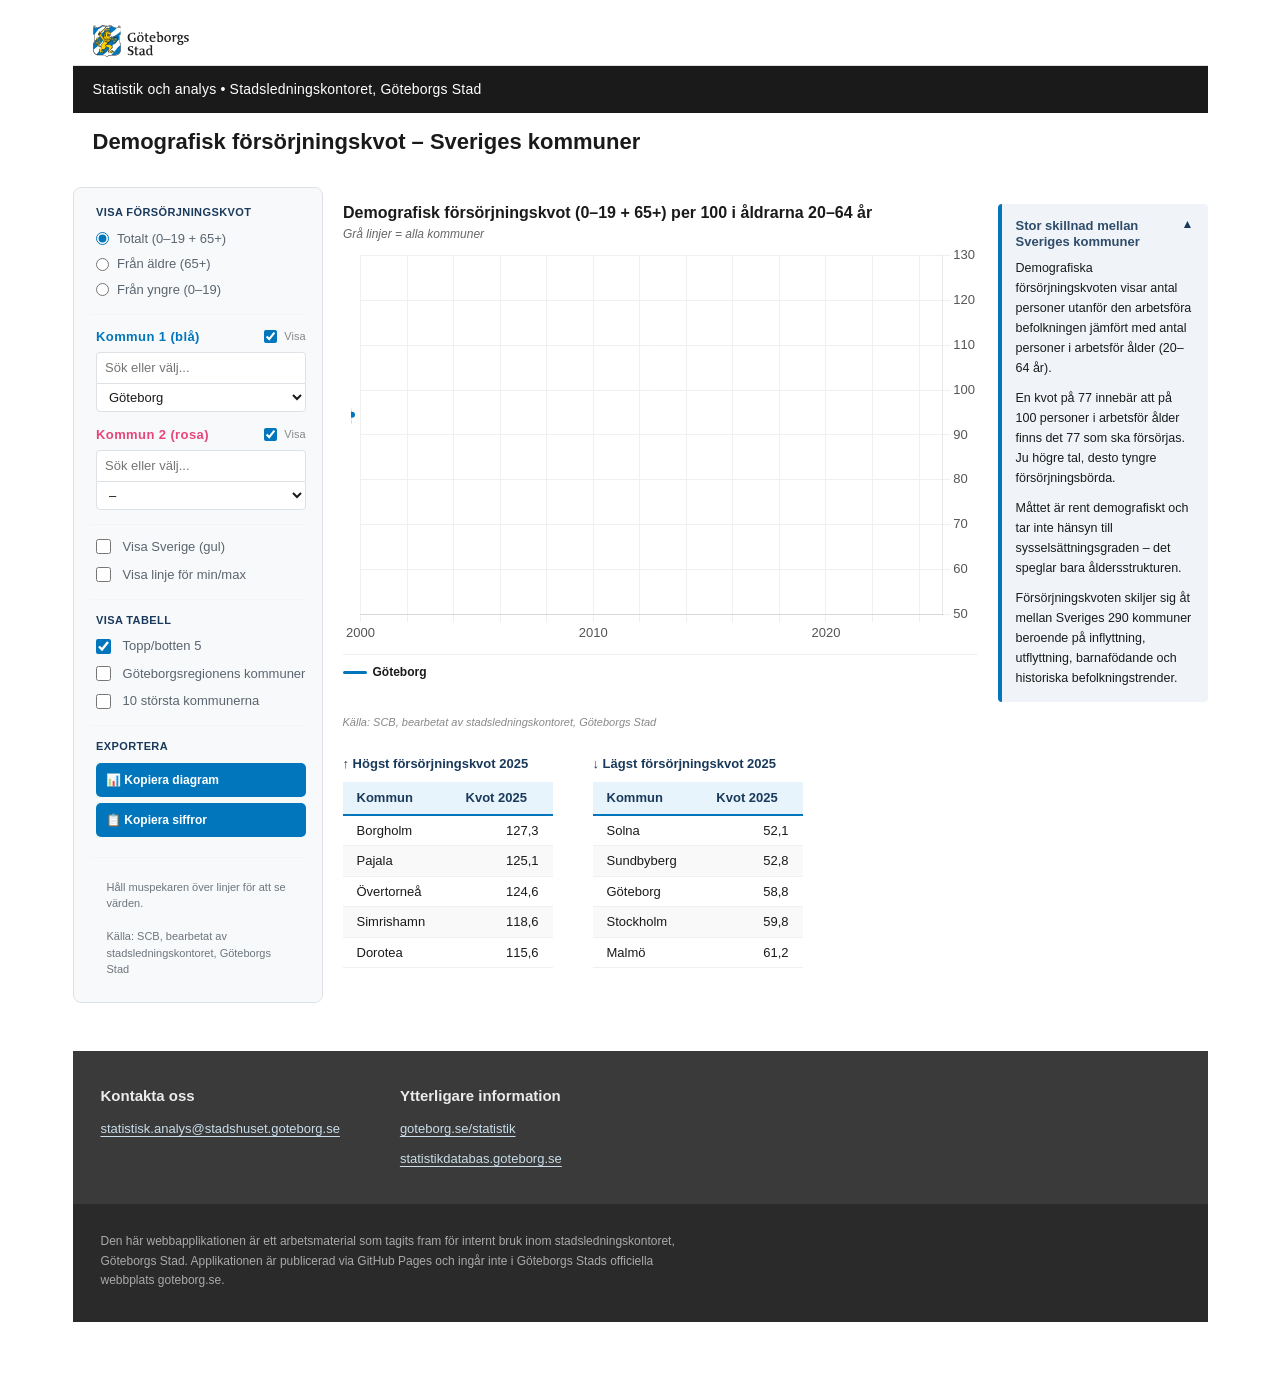
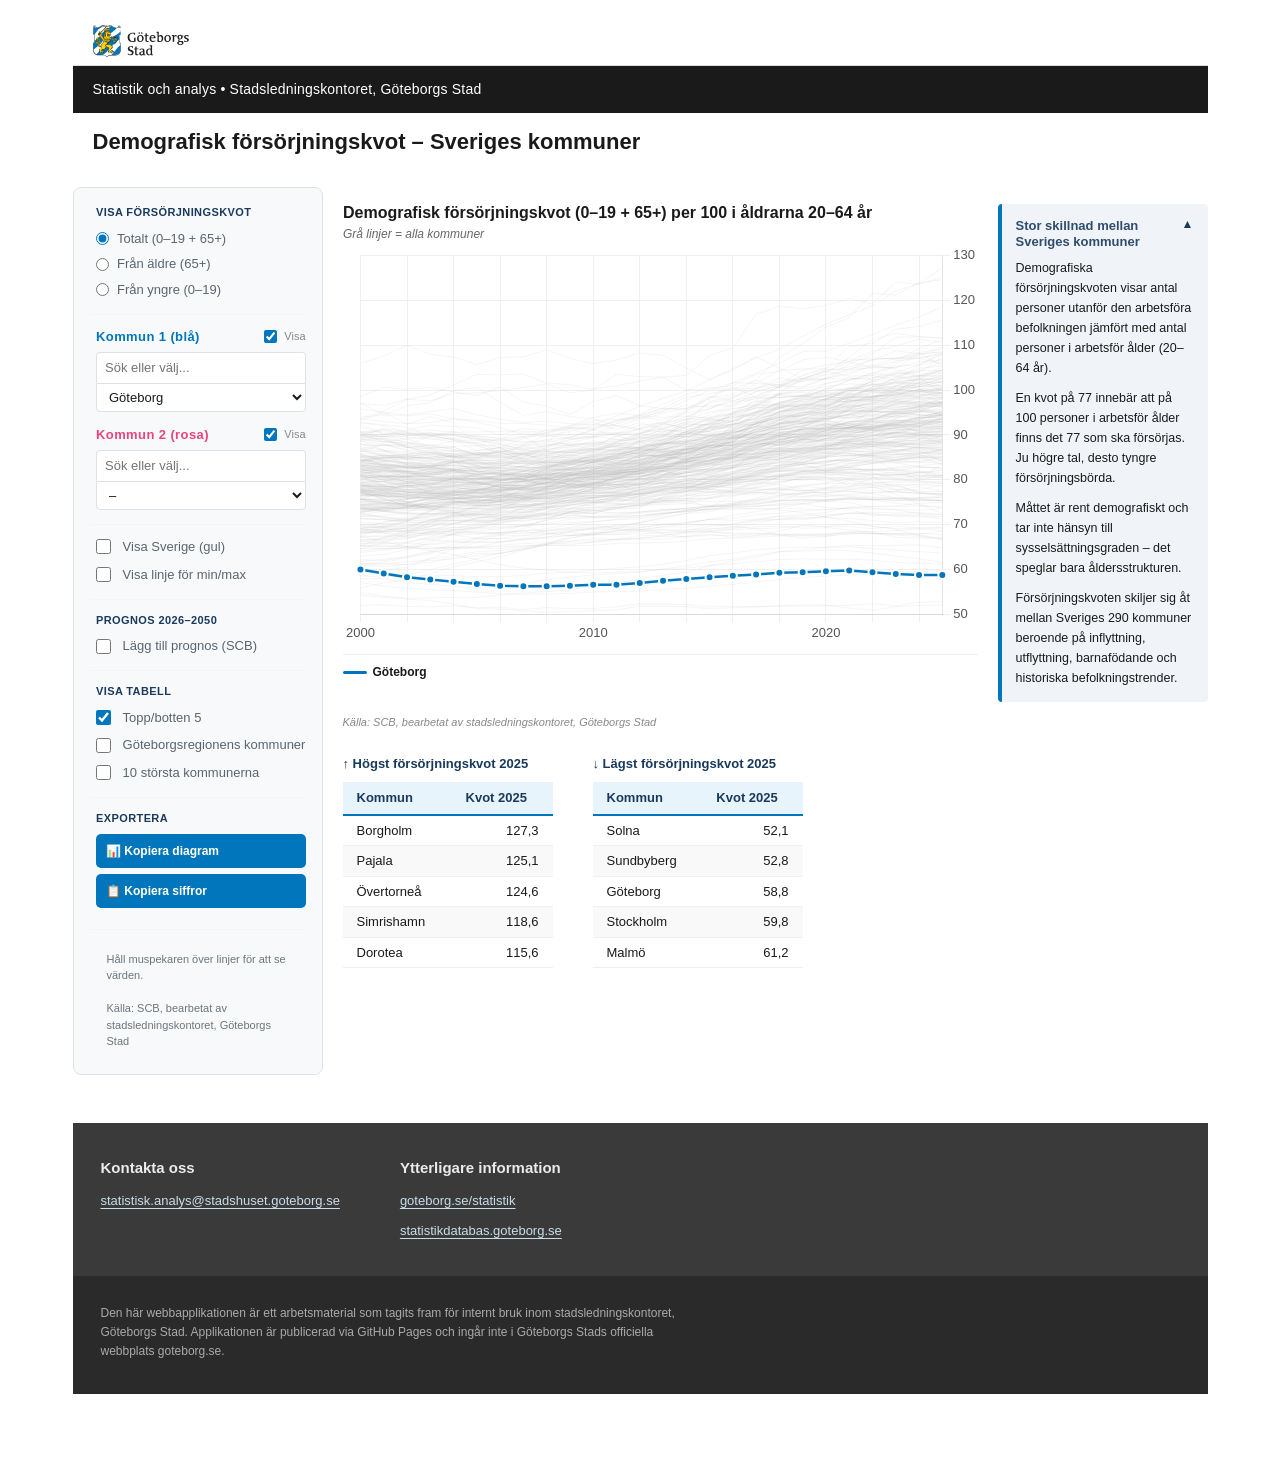
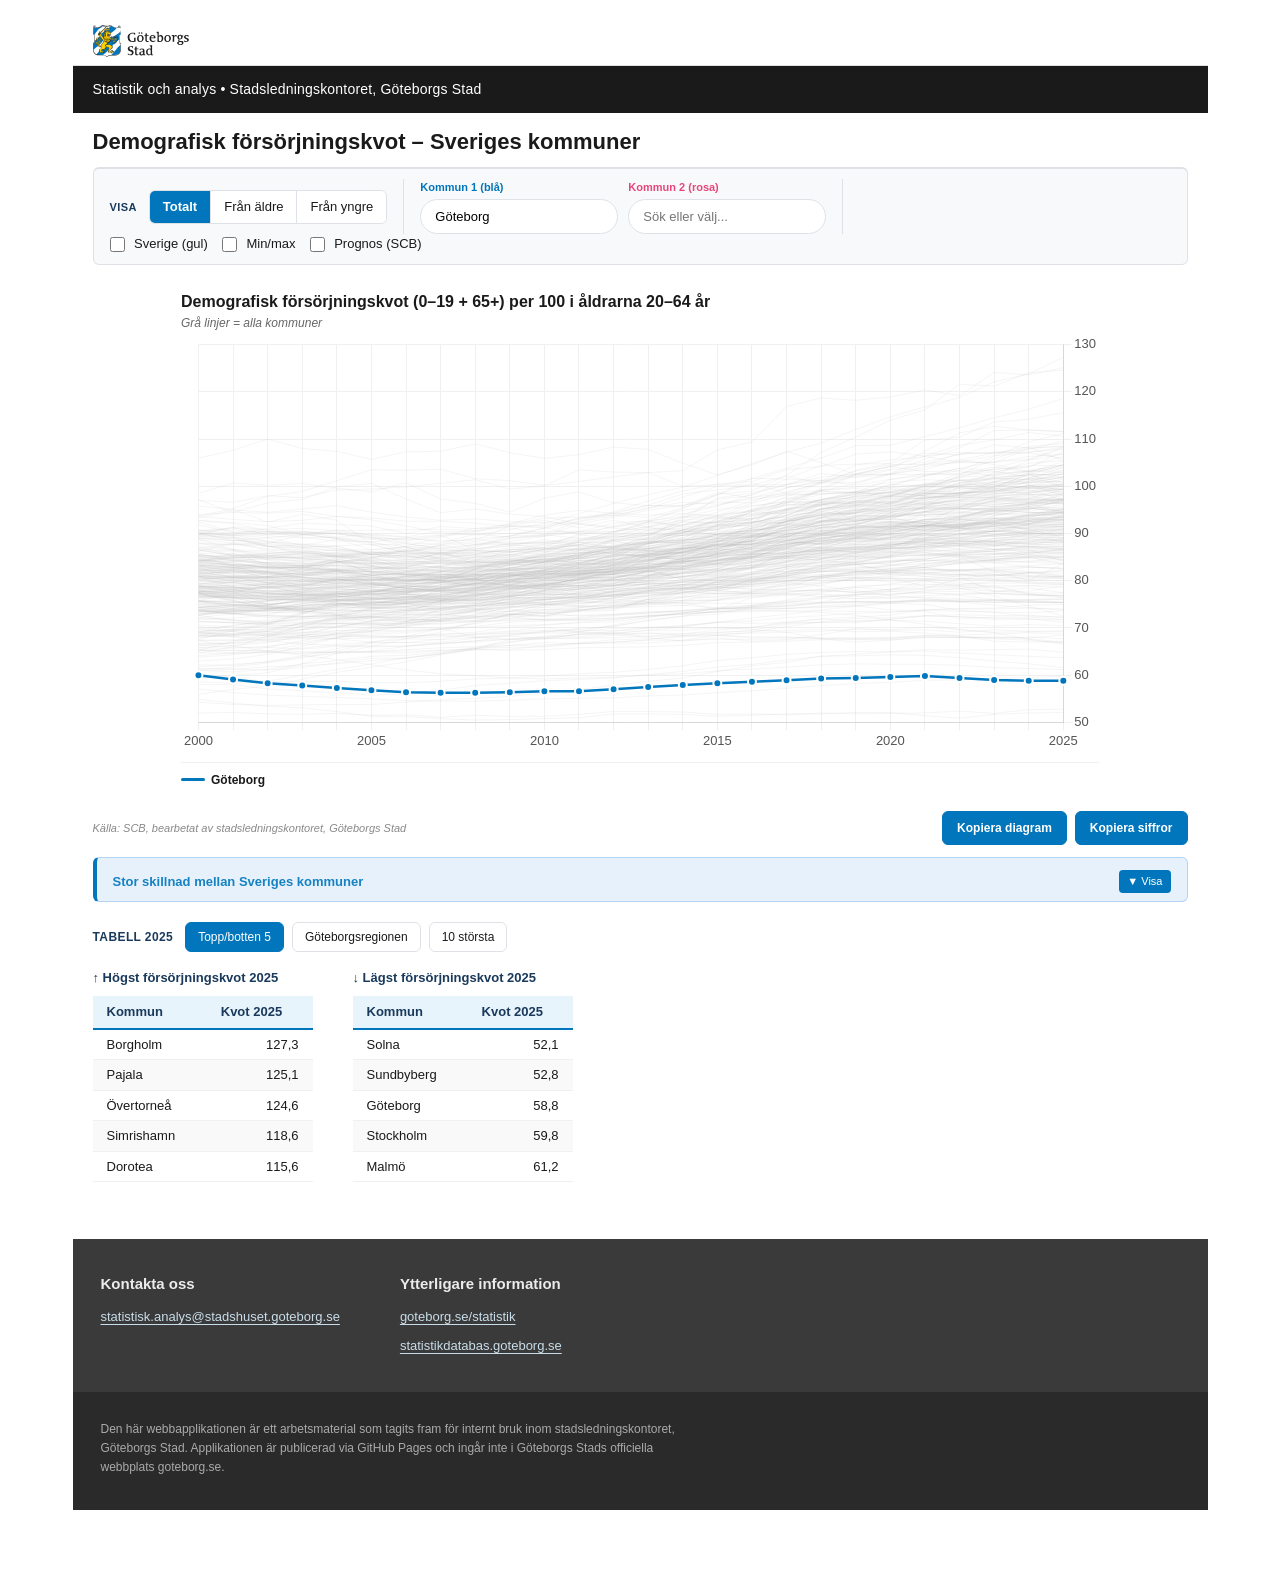
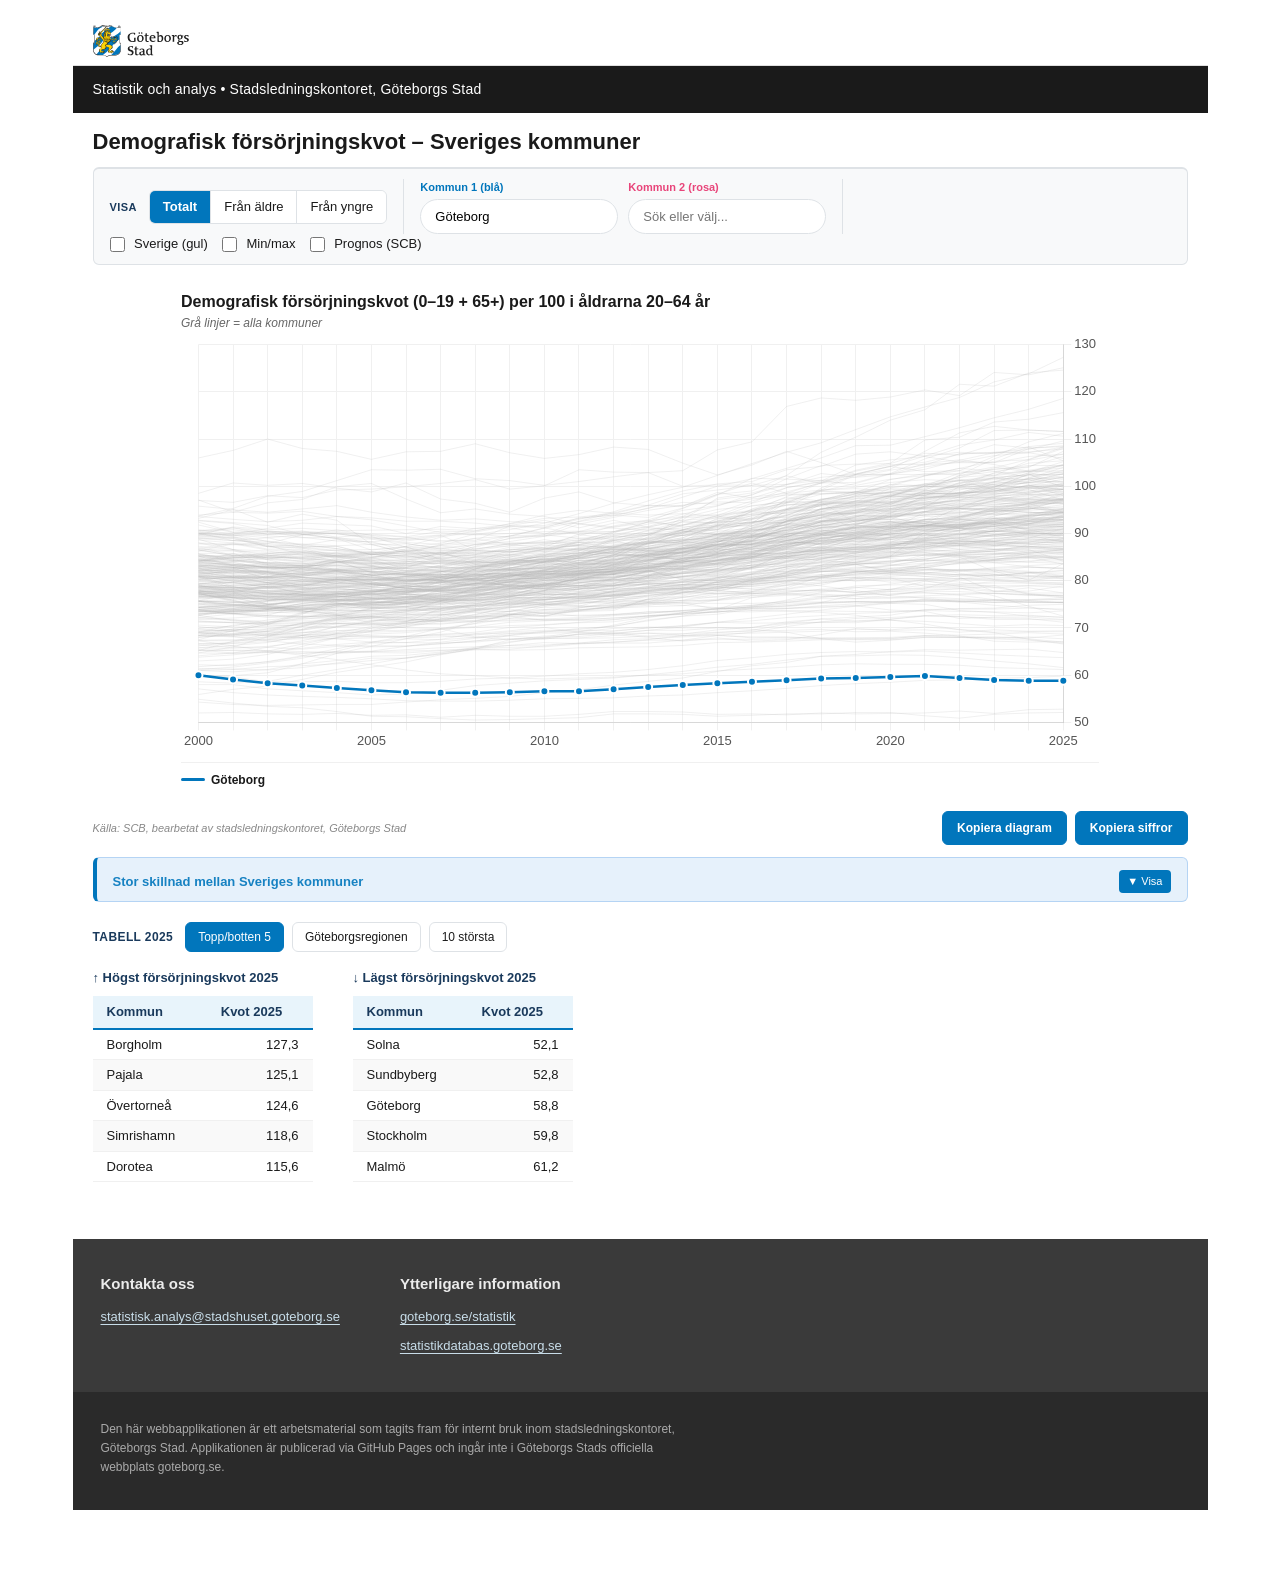
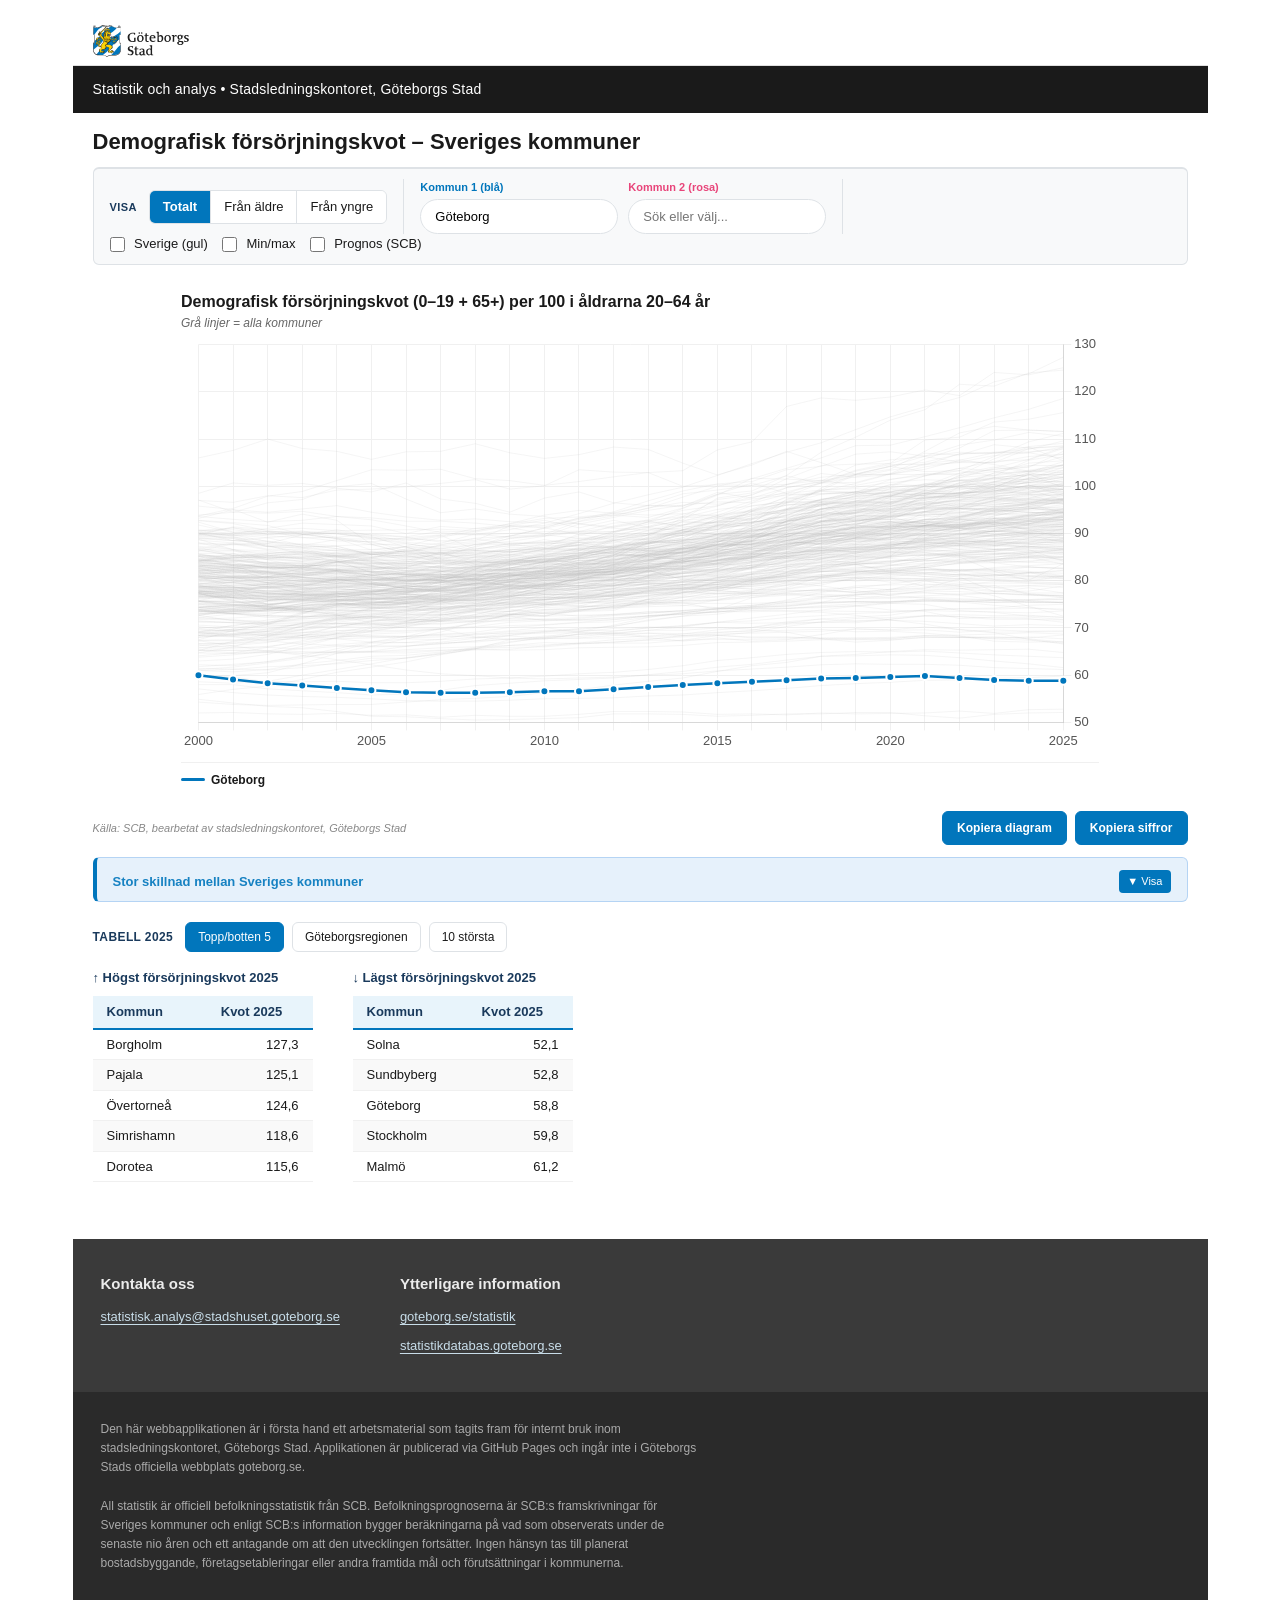
